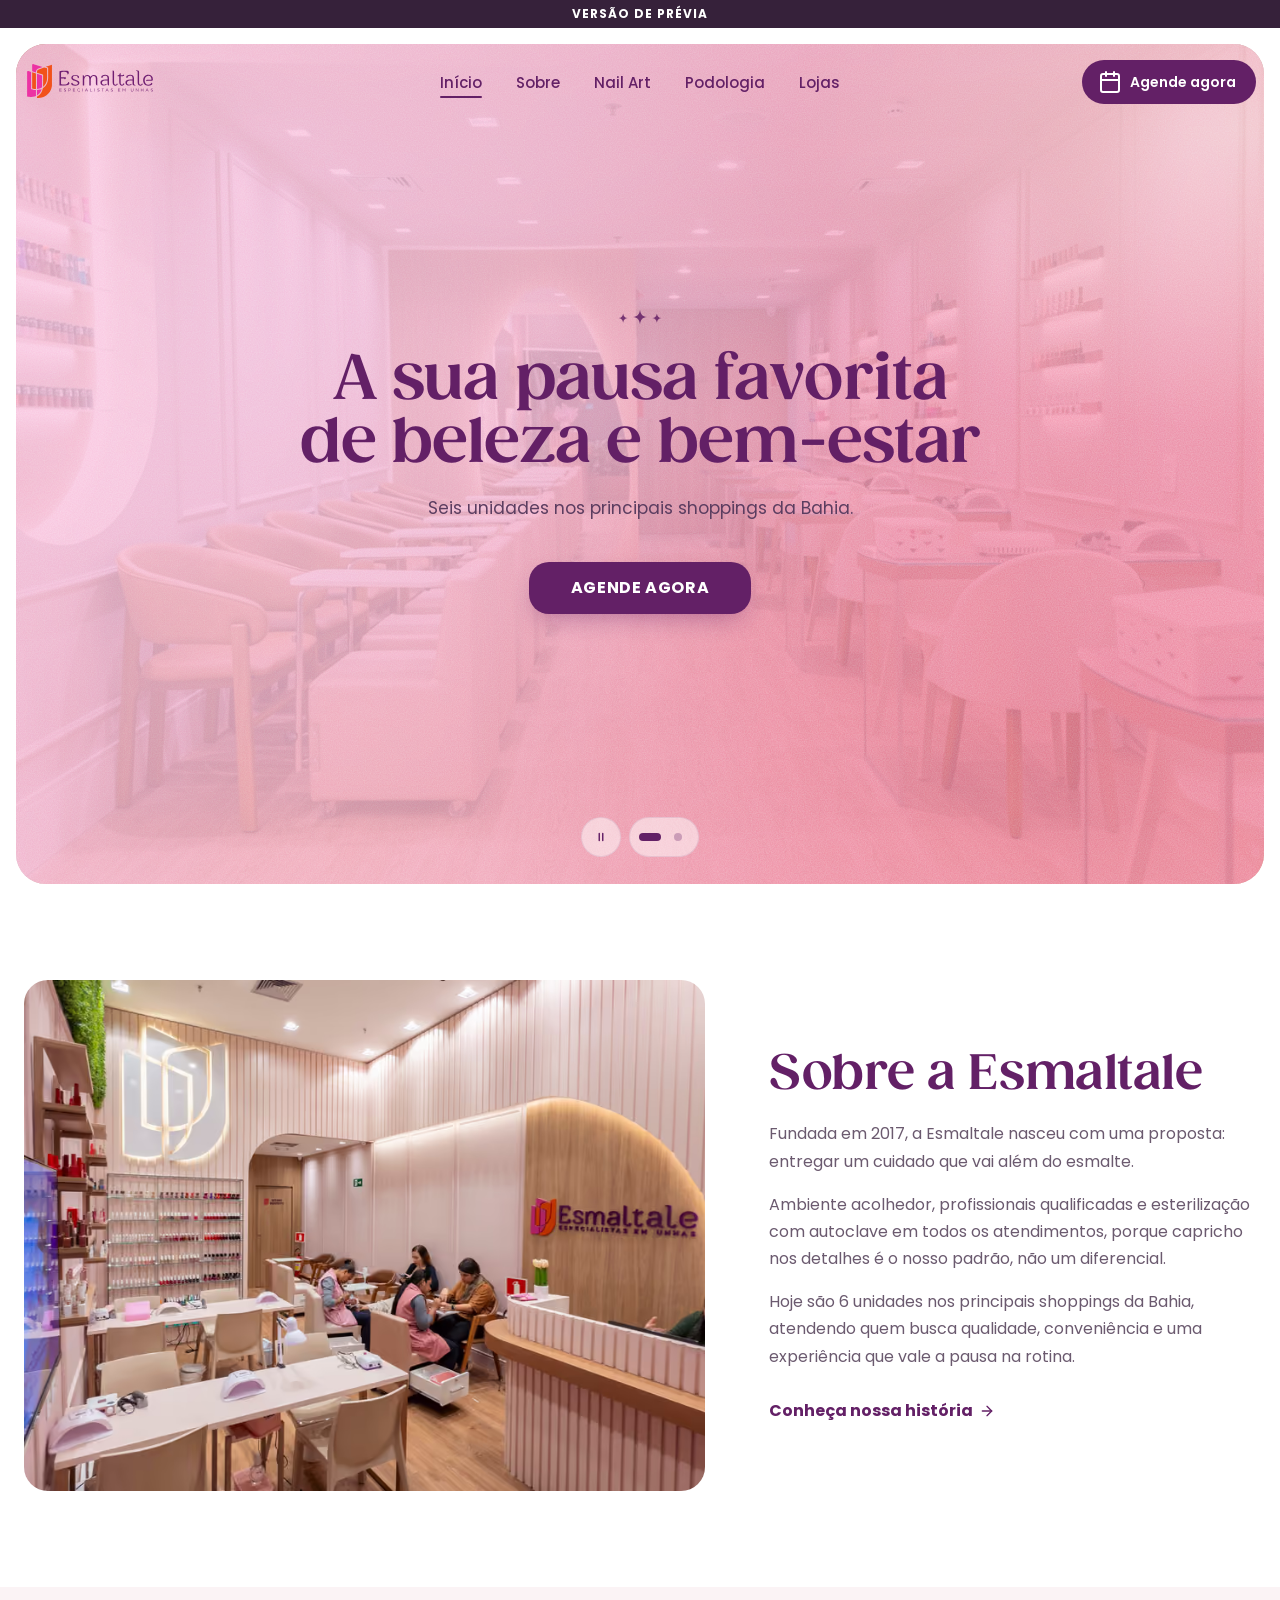
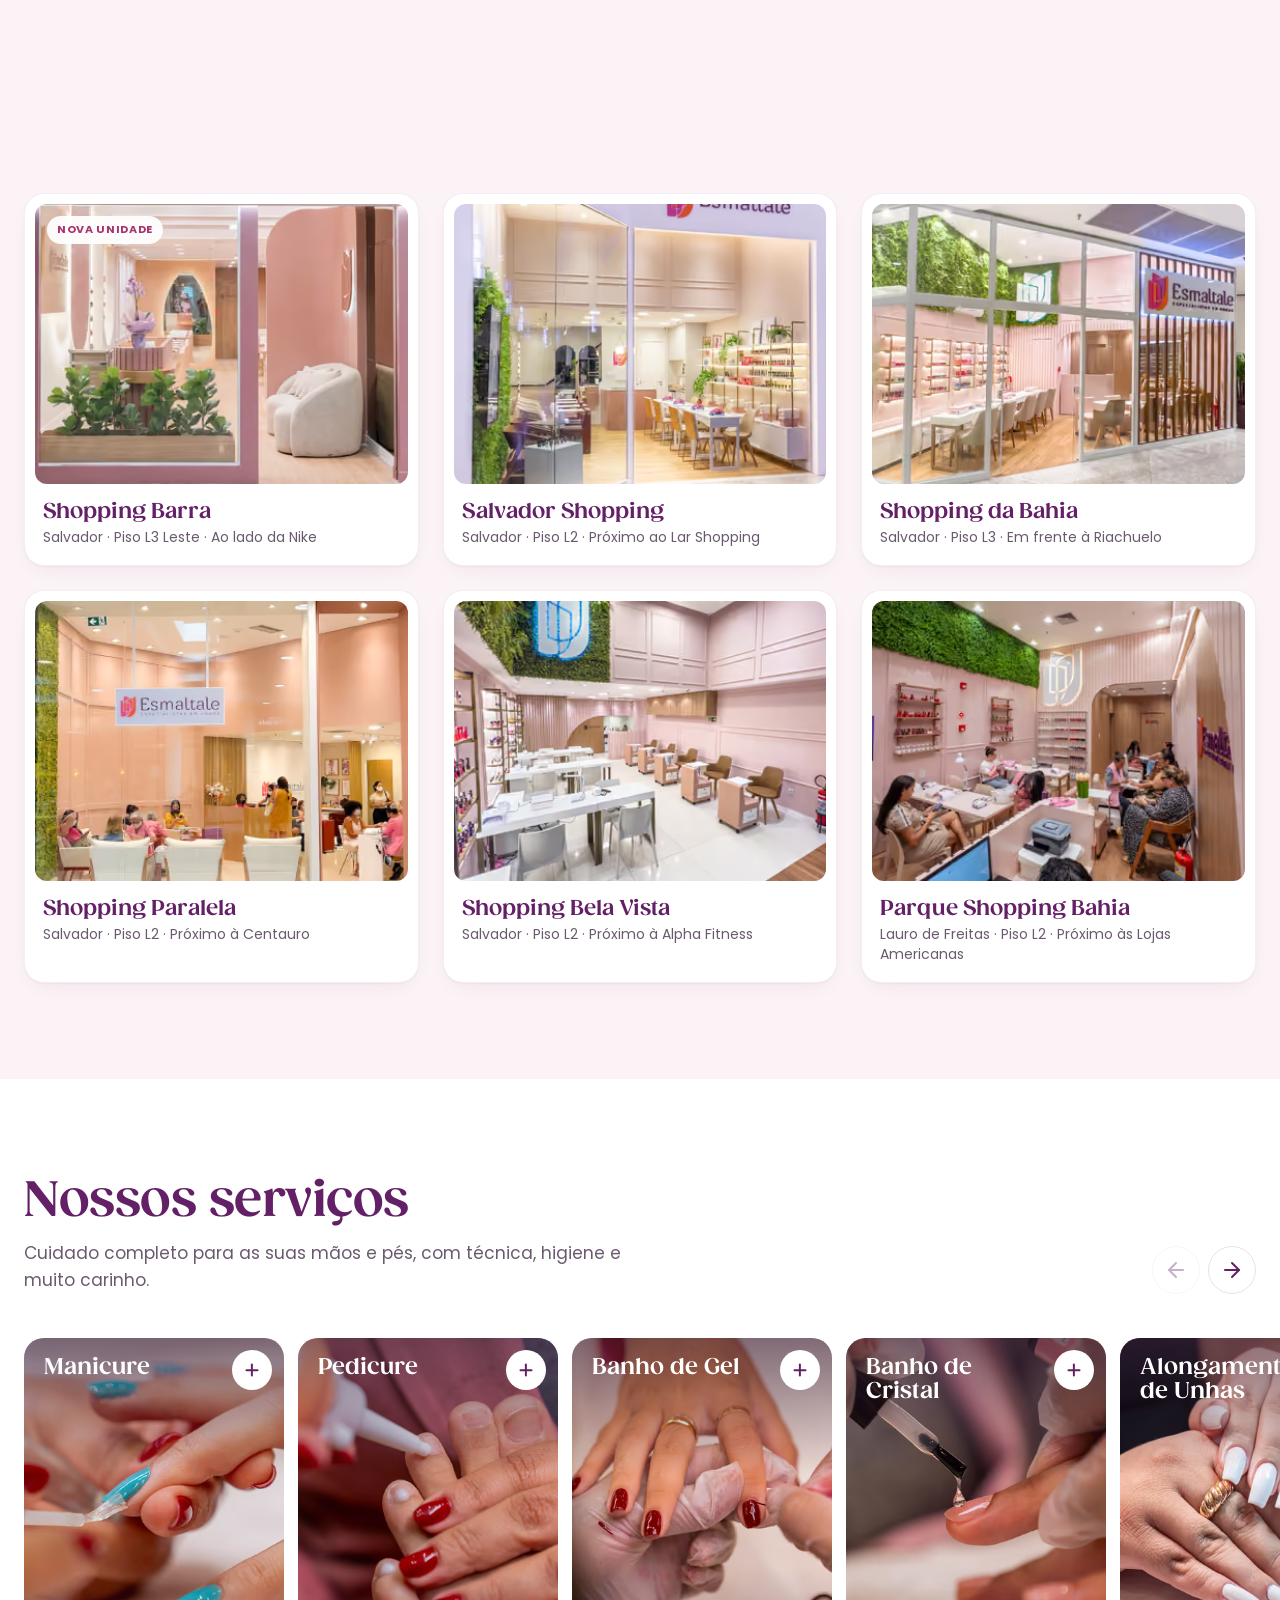
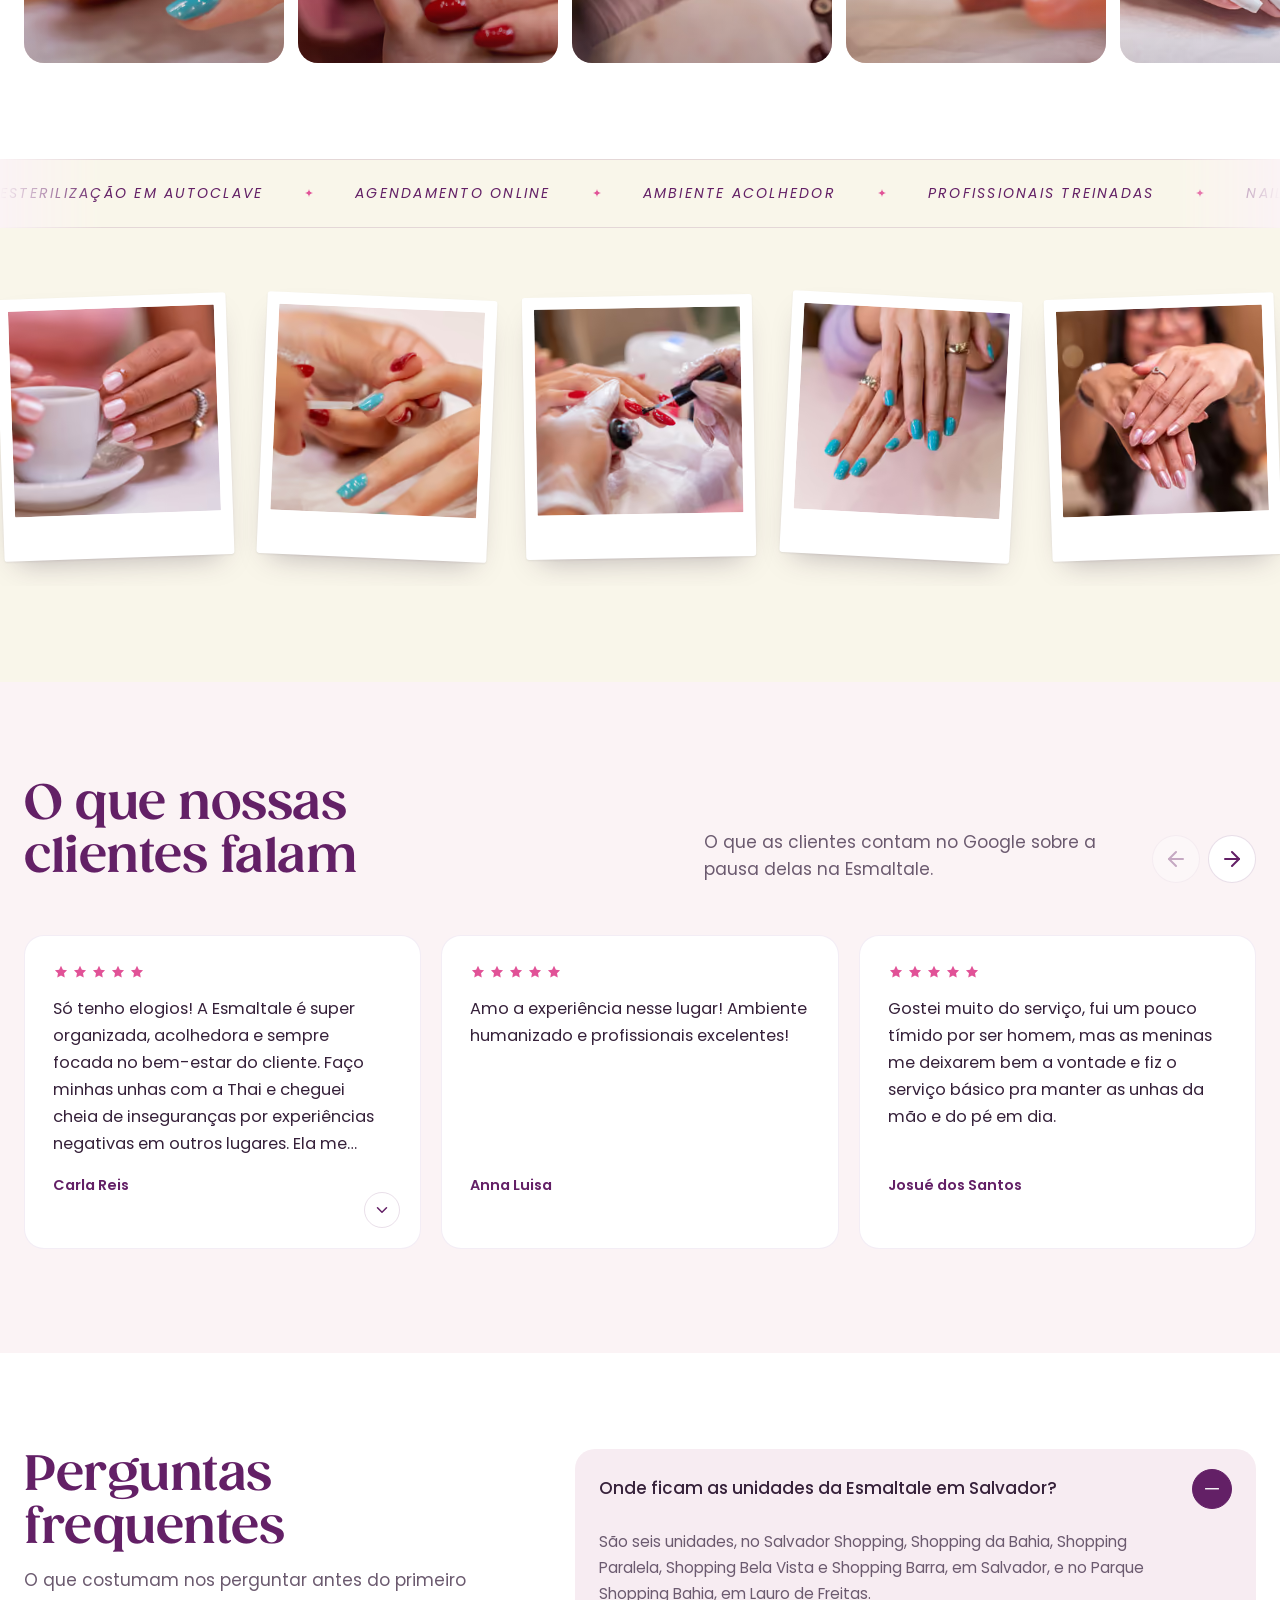
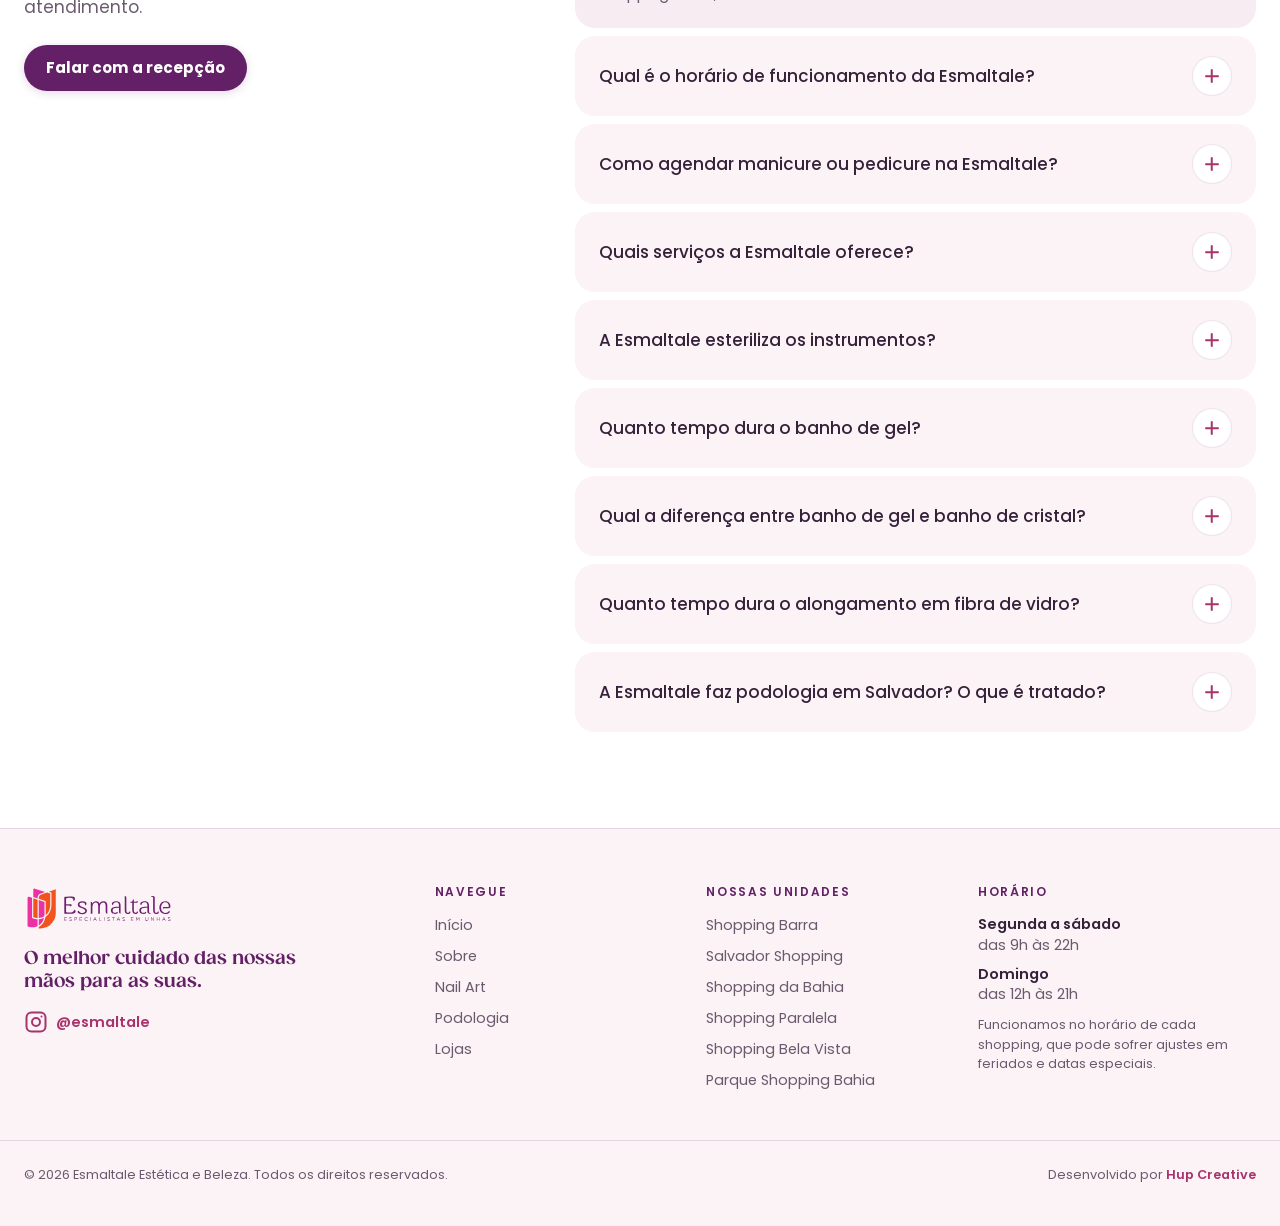
==== index.html @ b0459dbf "Site preview gerado da main 5f50edd Shopping Barra: imagens pequenas mostram a fachada com a área in" ====
<!DOCTYPE html><html lang="pt-BR" class="is-preview"><head><meta charset="utf-8"><meta name="viewport" content="width=device-width, initial-scale=1"><title>Esmaltale | Esmalteria em Salvador e Lauro de Freitas</title><meta name="description" content="Manicure, pedicure, nail art e podologia em seis unidades nos principais shoppings de Salvador e Lauro de Freitas. Agende online."><link rel="canonical" href="https://esmaltale.com.br/"><meta name="robots" content="noindex, nofollow"><script>document.documentElement.classList.add('js');</script><script>
      addEventListener('pagereveal', function (e) {
        if (!e.viewTransition) return;
        var html = document.documentElement;
        html.classList.add('vt-entrada', 'vt-ativa');
        var fim = function () {
          html.classList.remove('vt-ativa');
        };
        var vt = e.viewTransition;
        vt.ready.catch(fim);
        vt.updateCallbackDone && vt.updateCallbackDone.catch(function () {});
        vt.finished.then(fim, fim);
      });
      addEventListener('pageswap', function (e) {
        var vt = e.viewTransition;
        if (!vt) return;
        var nada = function () {};
        vt.ready.catch(nada);
        vt.updateCallbackDone && vt.updateCallbackDone.catch(nada);
        vt.finished.catch(nada);
      });
    </script><meta name="theme-color" content="#6B1F7C"><meta name="author" content="Esmaltale"><meta name="format-detection" content="telephone=no"><!-- O Google usa ícones em múltiplos de 48px (48, 96, 192); o .ico cobre navegadores antigos. --><link rel="icon" href="/favicon.ico" sizes="48x48"><link rel="icon" type="image/png" sizes="192x192" href="/favicon-192.png"><link rel="icon" type="image/png" sizes="96x96" href="/favicon-96.png"><link rel="icon" type="image/png" sizes="48x48" href="/favicon-48.png"><link rel="icon" type="image/png" sizes="32x32" href="/favicon-32.png"><link rel="apple-touch-icon" href="/apple-touch-icon.png"><link rel="preload" href="/_astro/gazpacho-bold.3yVyS3ha.woff2" as="font" type="font/woff2" crossorigin><link rel="alternate" type="text/plain" href="/llms.txt" title="Resumo do site para IAs (llms.txt)"><meta property="og:type" content="website"><meta property="og:locale" content="pt_BR"><meta property="og:site_name" content="Esmaltale"><meta property="og:title" content="Esmaltale | Esmalteria em Salvador e Lauro de Freitas"><meta property="og:description" content="Manicure, pedicure, nail art e podologia em seis unidades nos principais shoppings de Salvador e Lauro de Freitas. Agende online."><meta property="og:url" content="https://esmaltale.com.br/"><meta property="og:image" content="https://esmaltale.com.br/og-image.jpg"><meta property="og:image:secure_url" content="https://esmaltale.com.br/og-image.jpg"><meta property="og:image:type" content="image/jpeg"><meta property="og:image:width" content="1200"><meta property="og:image:height" content="630"><meta property="og:image:alt" content="Esmaltale: O melhor cuidado das nossas mãos para as suas."><meta name="twitter:card" content="summary_large_image"><meta name="twitter:title" content="Esmaltale | Esmalteria em Salvador e Lauro de Freitas"><meta name="twitter:description" content="Manicure, pedicure, nail art e podologia em seis unidades nos principais shoppings de Salvador e Lauro de Freitas. Agende online."><meta name="twitter:image" content="https://esmaltale.com.br/og-image.jpg"><meta name="twitter:image:alt" content="Esmaltale: O melhor cuidado das nossas mãos para as suas."><meta name="geo.region" content="BR-BA"><meta name="geo.placename" content="Salvador"><script type="application/ld+json">{"@context":"https://schema.org","@graph":[{"@type":"Organization","@id":"https://esmaltale.com.br/#organizacao","name":"Esmaltale","legalName":"Esmaltale Estética e Beleza","url":"https://esmaltale.com.br/","description":"Rede de esmalterias fundada em 2017 em Salvador, com seis unidades em shoppings de Salvador e Lauro de Freitas. Manicure, pedicure, alongamento de unhas, nail art, SPA dos pés e podologia, com instrumentos esterilizados em autoclave e agendamento online.","logo":{"@type":"ImageObject","@id":"https://esmaltale.com.br/#logo","url":"https://esmaltale.com.br/logo-esmaltale.png","width":1012,"height":278,"caption":"Esmaltale"},"image":{"@id":"https://esmaltale.com.br/#logo"},"slogan":"O melhor cuidado das nossas mãos para as suas.","foundingDate":"2017","foundingLocation":{"@type":"Place","name":"Salvador, Bahia, Brasil"},"areaServed":[{"@type":"City","name":"Salvador","containedInPlace":{"@type":"State","name":"Bahia"}},{"@type":"City","name":"Lauro de Freitas","containedInPlace":{"@type":"State","name":"Bahia"}}],"knowsAbout":["Manicure","Pedicure","Banho de Gel","Banho de Cristal","Alongamento de Unhas","Aplicação de Unhas Postiças","Nail Art","SPA dos Pés","Plástica dos Pés","Podologia","Esmalteria","Cuidado com as unhas","Esterilização em autoclave"],"knowsLanguage":"pt-BR","sameAs":["https://www.instagram.com/esmaltale"],"subOrganization":[{"@id":"https://esmaltale.com.br/lojas/#shopping-barra"},{"@id":"https://esmaltale.com.br/lojas/#salvador-shopping"},{"@id":"https://esmaltale.com.br/lojas/#shopping-da-bahia"},{"@id":"https://esmaltale.com.br/lojas/#shopping-paralela"},{"@id":"https://esmaltale.com.br/lojas/#shopping-bela-vista"},{"@id":"https://esmaltale.com.br/lojas/#parque-shopping-bahia"}],"hasOfferCatalog":{"@type":"OfferCatalog","@id":"https://esmaltale.com.br/#servicos","name":"Serviços Esmaltale","itemListElement":[{"@type":"Offer","position":1,"itemOffered":{"@type":"Service","name":"Manicure","description":"Cuidado completo com as unhas das mãos: limpeza, cutícula, lixamento e esmaltação com acabamento impecável.","provider":{"@id":"https://esmaltale.com.br/#organizacao"},"areaServed":[{"@type":"City","name":"Salvador","containedInPlace":{"@type":"State","name":"Bahia"}},{"@type":"City","name":"Lauro de Freitas","containedInPlace":{"@type":"State","name":"Bahia"}}]}},{"@type":"Offer","position":2,"itemOffered":{"@type":"Service","name":"Pedicure","description":"O mesmo rigor da manicure para os pés. Limpeza, cutícula, lixamento e esmaltação com atenção a cada detalhe.","provider":{"@id":"https://esmaltale.com.br/#organizacao"},"areaServed":[{"@type":"City","name":"Salvador","containedInPlace":{"@type":"State","name":"Bahia"}},{"@type":"City","name":"Lauro de Freitas","containedInPlace":{"@type":"State","name":"Bahia"}}]}},{"@type":"Offer","position":3,"itemOffered":{"@type":"Service","name":"Banho de Gel","description":"Esmaltação de longa duração com gel de alta qualidade. Brilho intenso e resistência para o dia a dia.","provider":{"@id":"https://esmaltale.com.br/#organizacao"},"areaServed":[{"@type":"City","name":"Salvador","containedInPlace":{"@type":"State","name":"Bahia"}},{"@type":"City","name":"Lauro de Freitas","containedInPlace":{"@type":"State","name":"Bahia"}}],"url":"https://esmaltale.com.br/nail-art/#banho-de-gel"}},{"@type":"Offer","position":4,"itemOffered":{"@type":"Service","name":"Banho de Cristal","description":"Esmaltação em gel que reforça a estrutura da unha natural, sem extensão. Resultado natural e duradouro.","provider":{"@id":"https://esmaltale.com.br/#organizacao"},"areaServed":[{"@type":"City","name":"Salvador","containedInPlace":{"@type":"State","name":"Bahia"}},{"@type":"City","name":"Lauro de Freitas","containedInPlace":{"@type":"State","name":"Bahia"}}],"url":"https://esmaltale.com.br/nail-art/#banho-de-cristal"}},{"@type":"Offer","position":5,"itemOffered":{"@type":"Service","name":"Alongamento de Unhas","description":"Extensão profissional com modelagem personalizada no formato que mais combina com você, sempre com refinamento e acabamento.","provider":{"@id":"https://esmaltale.com.br/#organizacao"},"areaServed":[{"@type":"City","name":"Salvador","containedInPlace":{"@type":"State","name":"Bahia"}},{"@type":"City","name":"Lauro de Freitas","containedInPlace":{"@type":"State","name":"Bahia"}}],"url":"https://esmaltale.com.br/nail-art/#fibra-de-vidro"}},{"@type":"Offer","position":6,"itemOffered":{"@type":"Service","name":"Aplicação de Unhas Postiças","description":"Solução rápida e elegante para quem quer unhas mais longas e perfeitas em qualquer ocasião.","provider":{"@id":"https://esmaltale.com.br/#organizacao"},"areaServed":[{"@type":"City","name":"Salvador","containedInPlace":{"@type":"State","name":"Bahia"}},{"@type":"City","name":"Lauro de Freitas","containedInPlace":{"@type":"State","name":"Bahia"}}],"url":"https://esmaltale.com.br/nail-art/#unhas-posticas"}},{"@type":"Offer","position":7,"itemOffered":{"@type":"Service","name":"Nail Art","description":"Designs exclusivos e personalizados. Do minimalismo às tendências mais ousadas para realçar o seu estilo.","provider":{"@id":"https://esmaltale.com.br/#organizacao"},"areaServed":[{"@type":"City","name":"Salvador","containedInPlace":{"@type":"State","name":"Bahia"}},{"@type":"City","name":"Lauro de Freitas","containedInPlace":{"@type":"State","name":"Bahia"}}],"url":"https://esmaltale.com.br/nail-art/"}},{"@type":"Offer","position":8,"itemOffered":{"@type":"Service","name":"SPA dos Pés","description":"Imersão relaxante com esfoliação, hidratação e massagem. Um momento só seu, do início ao fim.","provider":{"@id":"https://esmaltale.com.br/#organizacao"},"areaServed":[{"@type":"City","name":"Salvador","containedInPlace":{"@type":"State","name":"Bahia"}},{"@type":"City","name":"Lauro de Freitas","containedInPlace":{"@type":"State","name":"Bahia"}}]}},{"@type":"Offer","position":9,"itemOffered":{"@type":"Service","name":"Plástica dos Pés","description":"Tratamento intensivo para calcanhar e pele dos pés com resultados visíveis desde a primeira sessão.","provider":{"@id":"https://esmaltale.com.br/#organizacao"},"areaServed":[{"@type":"City","name":"Salvador","containedInPlace":{"@type":"State","name":"Bahia"}},{"@type":"City","name":"Lauro de Freitas","containedInPlace":{"@type":"State","name":"Bahia"}}]}},{"@type":"Offer","position":10,"itemOffered":{"@type":"Service","name":"Podologia","description":"Cuidado clínico com as unhas e a pele dos pés. Trata encravamentos, calos, fissuras e infecções com segurança e precisão.","provider":{"@id":"https://esmaltale.com.br/#organizacao"},"areaServed":[{"@type":"City","name":"Salvador","containedInPlace":{"@type":"State","name":"Bahia"}},{"@type":"City","name":"Lauro de Freitas","containedInPlace":{"@type":"State","name":"Bahia"}}],"url":"https://esmaltale.com.br/podologia/"}}]}},{"@type":"WebSite","@id":"https://esmaltale.com.br/#site","name":"Esmaltale","url":"https://esmaltale.com.br/","description":"Rede de esmalterias fundada em 2017 em Salvador, com seis unidades em shoppings de Salvador e Lauro de Freitas. Manicure, pedicure, alongamento de unhas, nail art, SPA dos pés e podologia, com instrumentos esterilizados em autoclave e agendamento online.","inLanguage":"pt-BR","publisher":{"@id":"https://esmaltale.com.br/#organizacao"},"about":{"@id":"https://esmaltale.com.br/#organizacao"}},{"@type":"WebPage","@id":"https://esmaltale.com.br/#pagina","url":"https://esmaltale.com.br/","name":"Esmaltale | Esmalteria em Salvador e Lauro de Freitas","description":"Manicure, pedicure, nail art e podologia em seis unidades nos principais shoppings de Salvador e Lauro de Freitas. Agende online.","inLanguage":"pt-BR","isPartOf":{"@id":"https://esmaltale.com.br/#site"},"about":{"@id":"https://esmaltale.com.br/#organizacao"},"publisher":{"@id":"https://esmaltale.com.br/#organizacao"},"dateModified":"2026-11-06","primaryImageOfPage":{"@type":"ImageObject","url":"https://esmaltale.com.br/og-image.jpg"},"image":"https://esmaltale.com.br/og-image.jpg","mainEntity":[{"@id":"https://esmaltale.com.br/#organizacao"},{"@id":"https://esmaltale.com.br/lojas/#shopping-barra"},{"@id":"https://esmaltale.com.br/lojas/#salvador-shopping"},{"@id":"https://esmaltale.com.br/lojas/#shopping-da-bahia"},{"@id":"https://esmaltale.com.br/lojas/#shopping-paralela"},{"@id":"https://esmaltale.com.br/lojas/#shopping-bela-vista"},{"@id":"https://esmaltale.com.br/lojas/#parque-shopping-bahia"}]},{"@type":"FAQPage","@id":"https://esmaltale.com.br/#perguntas","inLanguage":"pt-BR","mainEntity":[{"@type":"Question","name":"Onde ficam as unidades da Esmaltale em Salvador?","acceptedAnswer":{"@type":"Answer","text":"São seis unidades, no Salvador Shopping, Shopping da Bahia, Shopping Paralela, Shopping Bela Vista e Shopping Barra, em Salvador, e no Parque Shopping Bahia, em Lauro de Freitas."}},{"@type":"Question","name":"Qual é o horário de funcionamento da Esmaltale?","acceptedAnswer":{"@type":"Answer","text":"Segunda a sábado, das 9h às 22h. Domingo, das 12h às 21h. Funcionamos no horário de cada shopping, que pode sofrer ajustes em feriados e datas especiais."}},{"@type":"Question","name":"Como agendar manicure ou pedicure na Esmaltale?","acceptedAnswer":{"@type":"Answer","text":"O agendamento é online, pelo Trinks, ou pelo WhatsApp da recepção de cada unidade. Escolha a unidade mais perto de você e o horário que encaixa no seu dia."}},{"@type":"Question","name":"Quais serviços a Esmaltale oferece?","acceptedAnswer":{"@type":"Answer","text":"Manicure, pedicure, banho de gel, banho de cristal, alongamento de unhas, aplicação de unhas postiças, nail art, SPA dos pés, plástica dos pés e podologia."}},{"@type":"Question","name":"A Esmaltale esteriliza os instrumentos?","acceptedAnswer":{"@type":"Answer","text":"Sim. Em todas as unidades, os instrumentos passam pela autoclave antes de qualquer atendimento."}},{"@type":"Question","name":"Quanto tempo dura o banho de gel?","acceptedAnswer":{"@type":"Answer","text":"Com os cuidados adequados, o banho de gel dura em média duas a três semanas sem lascar. Por ser curado sob luz LED, o gel adere melhor à superfície da unha e resiste mais ao contato com água e ao uso cotidiano do que o esmalte tradicional."}},{"@type":"Question","name":"Qual a diferença entre banho de gel e banho de cristal?","acceptedAnswer":{"@type":"Answer","text":"As duas técnicas utilizam gel e oferecem durabilidade superior ao esmalte convencional. A diferença está no propósito: o banho de gel foca na cor e no brilho, com uma variedade ampla de tons disponíveis. O banho de cristal foca no reforço da estrutura da unha natural. Para quem quer cor duradoura, o banho de gel é a escolha certa."}},{"@type":"Question","name":"Quanto tempo dura o alongamento em fibra de vidro?","acceptedAnswer":{"@type":"Answer","text":"Com os cuidados adequados, o alongamento em fibra de vidro dura em média três a quatro semanas antes de precisar de manutenção. A extensão não lasca com facilidade e mantém o acabamento por mais tempo do que outros serviços similares."}},{"@type":"Question","name":"A Esmaltale faz podologia em Salvador? O que é tratado?","acceptedAnswer":{"@type":"Answer","text":"Sim. A podologia trata unhas encravadas, calos e hiperqueratose, fissuras e rachaduras, infecções e micoses, e bolhas e úlceras. O serviço é realizado por profissionais treinadas, com instrumentos esterilizados em autoclave antes de cada atendimento, nas unidades de Salvador e Lauro de Freitas."}}]},{"@type":["BeautySalon","NailSalon"],"@id":"https://esmaltale.com.br/lojas/#shopping-barra","name":"Esmaltale Shopping Barra","description":"Esmalteria Esmaltale no Shopping Barra, em Salvador (Piso L3 Leste · Ao lado da Nike): manicure, pedicure, alongamento, nail art, SPA dos pés e podologia.","parentOrganization":{"@id":"https://esmaltale.com.br/#organizacao"},"brand":{"@id":"https://esmaltale.com.br/#organizacao"},"url":"https://esmaltale.com.br/lojas/#shopping-barra","logo":{"@id":"https://esmaltale.com.br/#logo"},"image":"https://esmaltale.com.br/_astro/shopping-barra.DRvl4hel_Z1ttJGO.jpg","telephone":"+5571999494089","address":{"@type":"PostalAddress","streetAddress":"Av. Centenário, 2992, Piso L3 Leste","addressNeighborhood":"Chame-Chame","addressLocality":"Salvador","addressRegion":"BA","postalCode":"40155-151","addressCountry":"BR"},"containedInPlace":{"@type":"ShoppingCenter","name":"Shopping Barra","address":{"@type":"PostalAddress","streetAddress":"Av. Centenário, 2992","addressLocality":"Salvador","addressRegion":"BA","postalCode":"40155-151","addressCountry":"BR"}},"geo":{"@type":"GeoCoordinates","latitude":-13.0071675,"longitude":-38.5247271},"hasMap":"https://www.google.com/maps?cid=7693819465966985537","areaServed":{"@type":"City","name":"Salvador"},"openingHoursSpecification":[{"@type":"OpeningHoursSpecification","dayOfWeek":["Monday","Tuesday","Wednesday","Thursday","Friday","Saturday"],"opens":"09:00","closes":"22:00"},{"@type":"OpeningHoursSpecification","dayOfWeek":["Sunday"],"opens":"12:00","closes":"21:00"}],"currenciesAccepted":"BRL","knowsLanguage":"pt-BR","hasOfferCatalog":{"@id":"https://esmaltale.com.br/#servicos"},"contactPoint":{"@type":"ContactPoint","contactType":"agendamento","telephone":"+5571999494089","url":"https://wa.me/5571999494089","availableLanguage":"pt-BR"},"sameAs":["https://www.google.com/maps?cid=7693819465966985537","https://www.trinks.com/esmaltale-shopping-barra"],"potentialAction":{"@type":"ReserveAction","name":"Agendar pelo Trinks","target":{"@type":"EntryPoint","urlTemplate":"https://www.trinks.com/esmaltale-shopping-barra","inLanguage":"pt-BR"}}},{"@type":["BeautySalon","NailSalon"],"@id":"https://esmaltale.com.br/lojas/#salvador-shopping","name":"Esmaltale Salvador Shopping","description":"Esmalteria Esmaltale no Salvador Shopping, em Salvador (Piso L2 · Próximo ao Lar Shopping): manicure, pedicure, alongamento, nail art, SPA dos pés e podologia.","parentOrganization":{"@id":"https://esmaltale.com.br/#organizacao"},"brand":{"@id":"https://esmaltale.com.br/#organizacao"},"url":"https://esmaltale.com.br/lojas/#salvador-shopping","logo":{"@id":"https://esmaltale.com.br/#logo"},"image":"https://esmaltale.com.br/_astro/salvador-shopping.BZX32VnW_Z239For.jpg","telephone":"+557132725842","address":{"@type":"PostalAddress","streetAddress":"Av. Tancredo Neves, 3133, Piso L2","addressNeighborhood":"Caminho das Árvores","addressLocality":"Salvador","addressRegion":"BA","postalCode":"41820-020","addressCountry":"BR"},"containedInPlace":{"@type":"ShoppingCenter","name":"Salvador Shopping","address":{"@type":"PostalAddress","streetAddress":"Av. Tancredo Neves, 3133","addressLocality":"Salvador","addressRegion":"BA","postalCode":"41820-020","addressCountry":"BR"}},"geo":{"@type":"GeoCoordinates","latitude":-12.9785509,"longitude":-38.4541098},"hasMap":"https://www.google.com/maps?cid=7686953596061038359","areaServed":{"@type":"City","name":"Salvador"},"openingHoursSpecification":[{"@type":"OpeningHoursSpecification","dayOfWeek":["Monday","Tuesday","Wednesday","Thursday","Friday","Saturday"],"opens":"09:00","closes":"22:00"},{"@type":"OpeningHoursSpecification","dayOfWeek":["Sunday"],"opens":"12:00","closes":"21:00"}],"currenciesAccepted":"BRL","knowsLanguage":"pt-BR","hasOfferCatalog":{"@id":"https://esmaltale.com.br/#servicos"},"contactPoint":{"@type":"ContactPoint","contactType":"agendamento","telephone":"+5571993016341","url":"https://wa.me/5571993016341","availableLanguage":"pt-BR"},"sameAs":["https://www.google.com/maps?cid=7686953596061038359","https://www.trinks.com/esmaltalesalvadorshopping","https://loja.esmaltale.com.br/conheca/salvadorshopping"],"potentialAction":{"@type":"ReserveAction","name":"Agendar pelo Trinks","target":{"@type":"EntryPoint","urlTemplate":"https://www.trinks.com/esmaltalesalvadorshopping","inLanguage":"pt-BR"}}},{"@type":["BeautySalon","NailSalon"],"@id":"https://esmaltale.com.br/lojas/#shopping-da-bahia","name":"Esmaltale Shopping da Bahia","description":"Esmalteria Esmaltale no Shopping da Bahia, em Salvador (Piso L3 · Em frente à Riachuelo): manicure, pedicure, alongamento, nail art, SPA dos pés e podologia.","parentOrganization":{"@id":"https://esmaltale.com.br/#organizacao"},"brand":{"@id":"https://esmaltale.com.br/#organizacao"},"url":"https://esmaltale.com.br/lojas/#shopping-da-bahia","logo":{"@id":"https://esmaltale.com.br/#logo"},"image":"https://esmaltale.com.br/_astro/shopping-da-bahia.BCdLF40N_Z1iis1s.jpg","telephone":"+5571999231497","address":{"@type":"PostalAddress","streetAddress":"Av. Tancredo Neves, 148, Piso L3","addressNeighborhood":"Caminho das Árvores","addressLocality":"Salvador","addressRegion":"BA","postalCode":"41820-020","addressCountry":"BR"},"containedInPlace":{"@type":"ShoppingCenter","name":"Shopping da Bahia","address":{"@type":"PostalAddress","streetAddress":"Av. Tancredo Neves, 148","addressLocality":"Salvador","addressRegion":"BA","postalCode":"41820-020","addressCountry":"BR"}},"geo":{"@type":"GeoCoordinates","latitude":-12.9817061,"longitude":-38.4646255},"hasMap":"https://www.google.com/maps?cid=3673152592179540768","areaServed":{"@type":"City","name":"Salvador"},"openingHoursSpecification":[{"@type":"OpeningHoursSpecification","dayOfWeek":["Monday","Tuesday","Wednesday","Thursday","Friday","Saturday"],"opens":"09:00","closes":"22:00"},{"@type":"OpeningHoursSpecification","dayOfWeek":["Sunday"],"opens":"12:00","closes":"21:00"}],"currenciesAccepted":"BRL","knowsLanguage":"pt-BR","hasOfferCatalog":{"@id":"https://esmaltale.com.br/#servicos"},"contactPoint":{"@type":"ContactPoint","contactType":"agendamento","telephone":"+5571999231497","url":"https://wa.me/5571999231497","availableLanguage":"pt-BR"},"sameAs":["https://www.google.com/maps?cid=3673152592179540768","https://www.trinks.com/esmaltale-shopping-da-bahia-","https://loja.esmaltale.com.br/conheca/shoppingdabahia"],"potentialAction":{"@type":"ReserveAction","name":"Agendar pelo Trinks","target":{"@type":"EntryPoint","urlTemplate":"https://www.trinks.com/esmaltale-shopping-da-bahia-","inLanguage":"pt-BR"}}},{"@type":["BeautySalon","NailSalon"],"@id":"https://esmaltale.com.br/lojas/#shopping-paralela","name":"Esmaltale Shopping Paralela","description":"Esmalteria Esmaltale no Shopping Paralela, em Salvador (Piso L2 · Loja C213 · Próximo à Centauro): manicure, pedicure, alongamento, nail art, SPA dos pés e podologia.","parentOrganization":{"@id":"https://esmaltale.com.br/#organizacao"},"brand":{"@id":"https://esmaltale.com.br/#organizacao"},"url":"https://esmaltale.com.br/lojas/#shopping-paralela","logo":{"@id":"https://esmaltale.com.br/#logo"},"image":"https://esmaltale.com.br/_astro/shopping-paralela.I9VgSTXT_Z15roR4.jpg","telephone":"+557133661678","address":{"@type":"PostalAddress","streetAddress":"Av. Luís Viana, 8544, Piso L2, Loja C213","addressNeighborhood":"Paralela","addressLocality":"Salvador","addressRegion":"BA","postalCode":"41730-101","addressCountry":"BR"},"containedInPlace":{"@type":"ShoppingCenter","name":"Shopping Paralela","address":{"@type":"PostalAddress","streetAddress":"Av. Luís Viana, 8544","addressLocality":"Salvador","addressRegion":"BA","postalCode":"41730-101","addressCountry":"BR"}},"geo":{"@type":"GeoCoordinates","latitude":-12.9366876,"longitude":-38.3945855},"hasMap":"https://www.google.com/maps?cid=1865418680387577062","areaServed":{"@type":"City","name":"Salvador"},"openingHoursSpecification":[{"@type":"OpeningHoursSpecification","dayOfWeek":["Monday","Tuesday","Wednesday","Thursday","Friday","Saturday"],"opens":"09:00","closes":"22:00"},{"@type":"OpeningHoursSpecification","dayOfWeek":["Sunday"],"opens":"12:00","closes":"21:00"}],"currenciesAccepted":"BRL","knowsLanguage":"pt-BR","hasOfferCatalog":{"@id":"https://esmaltale.com.br/#servicos"},"contactPoint":{"@type":"ContactPoint","contactType":"agendamento","telephone":"+5571991152859","url":"https://wa.me/5571991152859","availableLanguage":"pt-BR"},"sameAs":["https://www.google.com/maps?cid=1865418680387577062","https://www.trinks.com/esmaltale-shop-paralela","https://loja.esmaltale.com.br/conheca/shoppingparalela"],"potentialAction":{"@type":"ReserveAction","name":"Agendar pelo Trinks","target":{"@type":"EntryPoint","urlTemplate":"https://www.trinks.com/esmaltale-shop-paralela","inLanguage":"pt-BR"}}},{"@type":["BeautySalon","NailSalon"],"@id":"https://esmaltale.com.br/lojas/#shopping-bela-vista","name":"Esmaltale Shopping Bela Vista","description":"Esmalteria Esmaltale no Shopping Bela Vista, em Salvador (Piso L2 · Próximo à Alpha Fitness): manicure, pedicure, alongamento, nail art, SPA dos pés e podologia.","parentOrganization":{"@id":"https://esmaltale.com.br/#organizacao"},"brand":{"@id":"https://esmaltale.com.br/#organizacao"},"url":"https://esmaltale.com.br/lojas/#shopping-bela-vista","logo":{"@id":"https://esmaltale.com.br/#logo"},"image":"https://esmaltale.com.br/_astro/shopping-bela-vista.RmHpDEH2_ZMXTFr.jpg","telephone":"+557134508098","address":{"@type":"PostalAddress","streetAddress":"Al. Euvaldo Luz, 92, Piso L2","addressNeighborhood":"Horto Bela Vista","addressLocality":"Salvador","addressRegion":"BA","postalCode":"41100-000","addressCountry":"BR"},"containedInPlace":{"@type":"ShoppingCenter","name":"Shopping Bela Vista","address":{"@type":"PostalAddress","streetAddress":"Al. Euvaldo Luz, 92","addressLocality":"Salvador","addressRegion":"BA","postalCode":"41100-000","addressCountry":"BR"}},"geo":{"@type":"GeoCoordinates","latitude":-12.9704379,"longitude":-38.4742036},"hasMap":"https://www.google.com/maps?cid=11797337463690376936","areaServed":{"@type":"City","name":"Salvador"},"openingHoursSpecification":[{"@type":"OpeningHoursSpecification","dayOfWeek":["Monday","Tuesday","Wednesday","Thursday","Friday","Saturday"],"opens":"09:00","closes":"22:00"},{"@type":"OpeningHoursSpecification","dayOfWeek":["Sunday"],"opens":"12:00","closes":"21:00"}],"currenciesAccepted":"BRL","knowsLanguage":"pt-BR","hasOfferCatalog":{"@id":"https://esmaltale.com.br/#servicos"},"contactPoint":{"@type":"ContactPoint","contactType":"agendamento","telephone":"+5571997002950","url":"https://wa.me/5571997002950","availableLanguage":"pt-BR"},"sameAs":["https://www.google.com/maps?cid=11797337463690376936","https://www.trinks.com/esmaltale-shopping-bela-vista","https://loja.esmaltale.com.br/conheca/shoppingbelavista"],"potentialAction":{"@type":"ReserveAction","name":"Agendar pelo Trinks","target":{"@type":"EntryPoint","urlTemplate":"https://www.trinks.com/esmaltale-shopping-bela-vista","inLanguage":"pt-BR"}}},{"@type":["BeautySalon","NailSalon"],"@id":"https://esmaltale.com.br/lojas/#parque-shopping-bahia","name":"Esmaltale Parque Shopping Bahia","description":"Esmalteria Esmaltale no Parque Shopping Bahia, em Lauro de Freitas (Piso L2 · Próximo às Lojas Americanas): manicure, pedicure, alongamento, nail art, SPA dos pés e podologia.","parentOrganization":{"@id":"https://esmaltale.com.br/#organizacao"},"brand":{"@id":"https://esmaltale.com.br/#organizacao"},"url":"https://esmaltale.com.br/lojas/#parque-shopping-bahia","logo":{"@id":"https://esmaltale.com.br/#logo"},"image":"https://esmaltale.com.br/_astro/parque-shopping-bahia.ALylXDoR_1guLSz.jpg","telephone":"+5571983259511","address":{"@type":"PostalAddress","streetAddress":"Av. Santos Dumont, 4360, Piso L2","addressLocality":"Lauro de Freitas","addressRegion":"BA","postalCode":"42702-400","addressCountry":"BR"},"containedInPlace":{"@type":"ShoppingCenter","name":"Parque Shopping Bahia","address":{"@type":"PostalAddress","streetAddress":"Av. Santos Dumont, 4360","addressLocality":"Lauro de Freitas","addressRegion":"BA","postalCode":"42702-400","addressCountry":"BR"}},"geo":{"@type":"GeoCoordinates","latitude":-12.8884395,"longitude":-38.318028},"hasMap":"https://www.google.com/maps?cid=17028121796568796822","areaServed":{"@type":"City","name":"Lauro de Freitas"},"openingHoursSpecification":[{"@type":"OpeningHoursSpecification","dayOfWeek":["Monday","Tuesday","Wednesday","Thursday","Friday","Saturday"],"opens":"09:00","closes":"22:00"},{"@type":"OpeningHoursSpecification","dayOfWeek":["Sunday"],"opens":"12:00","closes":"21:00"}],"currenciesAccepted":"BRL","knowsLanguage":"pt-BR","hasOfferCatalog":{"@id":"https://esmaltale.com.br/#servicos"},"contactPoint":{"@type":"ContactPoint","contactType":"agendamento","telephone":"+5571983259511","url":"https://wa.me/5571983259511","availableLanguage":"pt-BR"},"sameAs":["https://www.google.com/maps?cid=17028121796568796822","https://www.trinks.com/esmaltale-salvador-norte-shopping","https://loja.esmaltale.com.br/conheca/parqueshoppingbahia"],"potentialAction":{"@type":"ReserveAction","name":"Agendar pelo Trinks","target":{"@type":"EntryPoint","urlTemplate":"https://www.trinks.com/esmaltale-salvador-norte-shopping","inLanguage":"pt-BR"}}}]}</script><link rel="stylesheet" href="/_astro/BaseLayout.DVXbwnxV.css"><link rel="stylesheet" href="/_astro/index.xwF2GRtd.css"><style>.brilhos[data-astro-cid-b4bn367k]{z-index:0;pointer-events:none;position:absolute;inset:0}.brilhos__item[data-astro-cid-b4bn367k]{opacity:0;animation:4.2s ease-in-out infinite brilhoPisca;position:absolute;transform:translate(-50%,-50%)scale(.4)}.brilhos--roxo[data-astro-cid-b4bn367k]{fill:var(--color-purple)}.brilhos--rosa[data-astro-cid-b4bn367k]{fill:var(--color-pink)}.brilhos--branco[data-astro-cid-b4bn367k]{fill:var(--color-white)}@keyframes brilhoPisca{0%,to{opacity:0;transform:translate(-50%,-50%)scale(.4)rotate(0)}45%,55%{opacity:.85;transform:translate(-50%,-50%)scale(1)rotate(20deg)}}@media (prefers-reduced-motion:reduce){.brilhos__item[data-astro-cid-b4bn367k]{opacity:.5;animation:none;transform:translate(-50%,-50%)}}
.galeria[data-astro-cid-py7gll3d]{background-color:var(--color-creme);padding-block:40px 72px;overflow:hidden}.galeria__faixa[data-astro-cid-py7gll3d]{overflow:hidden}.galeria__trilho[data-astro-cid-py7gll3d]{width:max-content;animation:60s linear infinite galeriaLoop;display:flex}.galeria__faixa[data-astro-cid-py7gll3d]:hover .galeria__trilho[data-astro-cid-py7gll3d],.galeria__faixa[data-astro-cid-py7gll3d]:focus-within .galeria__trilho[data-astro-cid-py7gll3d]{animation-play-state:paused}.galeria__grupo[data-astro-cid-py7gll3d]{gap:22px;padding:20px 22px 28px 0;list-style:none;display:flex}.galeria__foto[data-astro-cid-py7gll3d]{background-color:var(--color-white);cursor:zoom-in;width:200px;transform:rotate(var(--giro,-2deg));transition:transform .6s var(--ease-out-expo), box-shadow .6s var(--ease-out-expo);border-radius:3px;padding:10px 10px 38px;display:block;box-shadow:0 1px 2px #36213a14,0 14px 30px -14px #36213a59}.galeria__grupo[data-astro-cid-py7gll3d] li[data-astro-cid-py7gll3d]:nth-child(4n+2) .galeria__foto[data-astro-cid-py7gll3d]{--giro:2.5deg}.galeria__grupo[data-astro-cid-py7gll3d] li[data-astro-cid-py7gll3d]:nth-child(4n+3) .galeria__foto[data-astro-cid-py7gll3d]{--giro:-1deg}.galeria__grupo[data-astro-cid-py7gll3d] li[data-astro-cid-py7gll3d]:nth-child(4n+4) .galeria__foto[data-astro-cid-py7gll3d]{--giro:3deg}.galeria__foto[data-astro-cid-py7gll3d]:hover,.galeria__foto[data-astro-cid-py7gll3d]:focus-visible{transform:rotate(0)translateY(-8px)scale(1.04);box-shadow:0 1px 2px #36213a14,0 24px 40px -16px #36213a66}.galeria__foto[data-astro-cid-py7gll3d] img{aspect-ratio:1;object-fit:cover;border-radius:1px;width:100%}@keyframes galeriaLoop{to{transform:translate(-50%)}}.galeria__modal[data-astro-cid-py7gll3d]{background:0 0;border:0;width:min(92vw,880px);max-height:90vh;margin:auto;padding:0;overflow:visible}.galeria__modal[data-astro-cid-py7gll3d][open]{animation:galeriaModalIn .42s var(--ease-out-expo) both}.galeria__modal[data-astro-cid-py7gll3d]::backdrop{-webkit-backdrop-filter:blur(6px);background-color:#36213ad1}.galeria__modal[data-astro-cid-py7gll3d][open]::backdrop{animation:galeriaFundoIn .45s var(--ease-out-expo) both}@keyframes galeriaModalIn{0%{opacity:0;transform:scale(.96)}}@keyframes galeriaFundoIn{0%{-webkit-backdrop-filter:blur();background-color:#36213a00}}.galeria__ampliada[data-astro-cid-py7gll3d]{object-fit:contain;border-radius:16px;width:100%;max-height:86vh}.galeria__ctrl[data-astro-cid-py7gll3d]{width:44px;height:44px;color:var(--color-purple-dark);background-color:var(--color-white);transition:transform .25s var(--ease);border-radius:50%;justify-content:center;align-items:center;display:flex;position:absolute;box-shadow:0 6px 18px #2a242840}.galeria__ctrl[data-astro-cid-py7gll3d]:hover{transform:scale(1.06)}.galeria__fechar[data-astro-cid-py7gll3d]{top:-14px;right:-14px}.galeria__anterior[data-astro-cid-py7gll3d],.galeria__proxima[data-astro-cid-py7gll3d]{margin-top:-22px;top:50%}.galeria__anterior[data-astro-cid-py7gll3d]{left:12px}.galeria__anterior[data-astro-cid-py7gll3d] .icon{transform:rotate(180deg)}.galeria__proxima[data-astro-cid-py7gll3d]{right:12px}@media (width>=768px){.galeria[data-astro-cid-py7gll3d]{padding-block:48px 96px}.galeria__foto[data-astro-cid-py7gll3d]{width:230px;padding:12px 12px 44px}.galeria__grupo[data-astro-cid-py7gll3d]{gap:32px;padding-right:32px}}@media (prefers-reduced-motion:reduce){.galeria__faixa[data-astro-cid-py7gll3d]{overscroll-behavior-x:contain;overflow:auto hidden}.galeria__trilho[data-astro-cid-py7gll3d]{animation:none}}
</style></head><body><a href="#conteudo" class="skip-link">Pular para o conteúdo</a><div class="preview-banner" role="note" data-astro-cid-kpkc6gqe>Versão de prévia</div><header class="site-header" data-header data-astro-cid-isef26zo><div class="container site-header__inner" data-astro-cid-isef26zo><a href="/" class="site-header__logo" aria-label="Esmaltale, página inicial" data-astro-cid-isef26zo><img src="/_astro/logo-cor.Dva9ngQj.svg" width="140" height="43" alt="" class="logo" data-astro-cid-isef26zo></a><nav class="site-nav" aria-label="Principal" data-astro-cid-isef26zo><ul data-astro-cid-isef26zo><li data-astro-cid-isef26zo><a href="/" aria-current="page" data-astro-cid-isef26zo>Início</a></li><li data-astro-cid-isef26zo><a href="/sobre/" data-astro-cid-isef26zo>Sobre</a></li><li data-astro-cid-isef26zo><a href="/nail-art/" data-astro-cid-isef26zo>Nail Art</a></li><li data-astro-cid-isef26zo><a href="/podologia/" data-astro-cid-isef26zo>Podologia</a></li><li data-astro-cid-isef26zo><a href="/lojas/" data-astro-cid-isef26zo>Lojas</a></li></ul></nav><button type="button" class="site-header__cta" data-booking data-booking-origem="header" data-astro-cid-isef26zo><svg xmlns="http://www.w3.org/2000/svg" viewBox="0 0 24 24" width="18" height="18" fill="none" stroke="currentColor" stroke-width="2" stroke-linecap="round" stroke-linejoin="round" class="icon" aria-hidden="true" focusable="false"><rect pathLength="1" x="3" y="4" width="18" height="18" rx="2"></rect><path pathLength="1" d="M16 2v4"></path><path pathLength="1" d="M8 2v4"></path><path pathLength="1" d="M3 10h18"></path></svg>Agende agora</button><button type="button" class="site-header__toggle" aria-expanded="false" aria-controls="mobile-menu" aria-label="Abrir menu" data-menu-toggle data-astro-cid-isef26zo><svg xmlns="http://www.w3.org/2000/svg" viewBox="0 0 24 24" width="24" height="24" fill="none" stroke="currentColor" stroke-width="2" stroke-linecap="round" stroke-linejoin="round" class="icon" aria-hidden="true" focusable="false"><path pathLength="1" d="M4 7h16"></path><path pathLength="1" d="M4 12h16"></path><path pathLength="1" d="M4 17h16"></path></svg></button></div></header><div class="mobile-menu" id="mobile-menu" hidden data-mobile-menu data-astro-cid-isef26zo><div class="gradiente-marca mobile-menu__fundo" aria-hidden="true" data-astro-cid-isef26zo></div><div class="mobile-menu__top container" data-astro-cid-isef26zo><img src="/_astro/logo-cor.Dva9ngQj.svg" width="140" height="43" alt="Esmaltale" class="logo" data-astro-cid-isef26zo><button type="button" class="mobile-menu__close" aria-label="Fechar menu" data-menu-close data-astro-cid-isef26zo><svg xmlns="http://www.w3.org/2000/svg" viewBox="0 0 24 24" width="24" height="24" fill="none" stroke="currentColor" stroke-width="2" stroke-linecap="round" stroke-linejoin="round" class="icon" aria-hidden="true" focusable="false"><path pathLength="1" d="M18 6 6 18"></path><path pathLength="1" d="m6 6 12 12"></path></svg></button></div><nav aria-label="Menu" class="mobile-menu__nav container" data-astro-cid-isef26zo><ul data-astro-cid-isef26zo><li style="--n:0" data-astro-cid-isef26zo><a href="/" aria-current="page" data-astro-cid-isef26zo>Início</a></li><li style="--n:1" data-astro-cid-isef26zo><a href="/sobre/" data-astro-cid-isef26zo>Sobre</a></li><li style="--n:2" data-astro-cid-isef26zo><a href="/nail-art/" data-astro-cid-isef26zo>Nail Art</a></li><li style="--n:3" data-astro-cid-isef26zo><a href="/podologia/" data-astro-cid-isef26zo>Podologia</a></li><li style="--n:4" data-astro-cid-isef26zo><a href="/lojas/" data-astro-cid-isef26zo>Lojas</a></li></ul><button type="button" class="specular-button specular-button--dark" style="--n:5" data-booking data-booking-origem="header" data-astro-cid-isef26zo>Agende agora</button></nav></div><script type="module">var e=document.querySelector(`[data-header]`),t=document.querySelector(`[data-mobile-menu]`),n=document.querySelector(`[data-menu-toggle]`),r=document.querySelector(`[data-menu-close]`),i=()=>e?.classList.toggle(`is-scrolled`,window.scrollY>24);i(),window.addEventListener(`scroll`,i,{passive:!0});var a=window.matchMedia(`(prefers-reduced-motion: reduce)`),o;function s(){t&&n&&(window.clearTimeout(o),t.classList.remove(`is-closing`),t.hidden=!1,t.classList.add(`is-open`),n.setAttribute(`aria-expanded`,`true`),document.body.style.overflow=`hidden`,r?.focus({preventScroll:!0}))}function c(){t&&(t.hidden=!0,t.classList.remove(`is-open`,`is-closing`),document.body.style.overflow=``)}function l(e=!0,r=!1){if(t&&n&&!t.hidden&&!t.classList.contains(`is-closing`)){if(n.setAttribute(`aria-expanded`,`false`),e&&n.focus({preventScroll:!0}),r||a.matches)return c();t.classList.remove(`is-open`),t.classList.add(`is-closing`),o=window.setTimeout(c,340)}}n?.addEventListener(`click`,s),r?.addEventListener(`click`,()=>l()),t?.querySelectorAll(`a, [data-booking]`).forEach(e=>e.addEventListener(`click`,()=>{let t=e.getAttribute(`href`);(!t||t.startsWith(`#`)||new URL(t,location.href).pathname===location.pathname)&&l(!1)})),window.addEventListener(`pageshow`,e=>{e.persisted&&l(!1,!0)}),document.addEventListener(`keydown`,e=>{if(t&&!t.hidden&&(e.key===`Escape`&&l(),e.key===`Tab`)){let n=t.querySelectorAll(`a, button`),r=n[0],i=n[n.length-1];e.shiftKey&&document.activeElement===r?(e.preventDefault(),i.focus()):!e.shiftKey&&document.activeElement===i&&(e.preventDefault(),r.focus())}}),window.matchMedia(`(min-width: 1024px)`).addEventListener(`change`,e=>{e.matches&&l(!1)});</script><main id="conteudo"><section class="hero" data-hero aria-label="Destaques" aria-roledescription="carrossel" data-carousel data-astro-cid-ls7brygi><div class="hero__frame" data-astro-cid-ls7brygi><div class="hero__track" aria-live="polite" data-carousel-track data-astro-cid-ls7brygi><div class="hero__slide hero__slide--centro is-active" role="group" aria-roledescription="slide" aria-label="1 de 2" data-slide data-astro-cid-ls7brygi><picture data-astro-cid-ls7brygi="true"><source srcset="/_astro/shopping-barra-interna.BlEMwQgU_21i4eq.avif 768w, /_astro/shopping-barra-interna.BlEMwQgU_Z1BIdVx.avif 1280w, /_astro/shopping-barra-interna.BlEMwQgU_2piWew.avif 1920w, /_astro/shopping-barra-interna.BlEMwQgU_1uo5kU.avif 2000w" type="image/avif" sizes="(max-width: 767px) 300vw, 100vw"><source srcset="/_astro/shopping-barra-interna.BlEMwQgU_1D5BWD.webp 768w, /_astro/shopping-barra-interna.BlEMwQgU_1PxkXR.webp 1280w, /_astro/shopping-barra-interna.BlEMwQgU_Z25Dt6k.webp 1920w, /_astro/shopping-barra-interna.BlEMwQgU_24CMO0.webp 2000w" type="image/webp" sizes="(max-width: 767px) 300vw, 100vw"><img src="/_astro/shopping-barra-interna.BlEMwQgU_Z2kv1Cp.jpg" srcset="/_astro/shopping-barra-interna.BlEMwQgU_haRT9.jpg 768w, /_astro/shopping-barra-interna.BlEMwQgU_nNAK6.jpg 1280w, /_astro/shopping-barra-interna.BlEMwQgU_Z1pA9IN.jpg 1920w, /_astro/shopping-barra-interna.BlEMwQgU_Z2kv1Cp.jpg 2000w" sizes="(max-width: 767px) 300vw, 100vw" alt="Interior da Esmaltale no Shopping Barra, com poltronas de atendimento, bancadas e prateleiras de esmaltes" loading="eager" fetchpriority="high" data-astro-cid-ls7brygi="true" decoding="async" width="2000" height="1333" class="hero__photo hero__photo--loja"></picture><div class="gradiente-marca hero__degrade" aria-hidden="true" data-astro-cid-ls7brygi></div><div class="container hero__content hero__content--centro" data-astro-cid-ls7brygi><svg class="hero__brilhos" viewBox="0 0 64 24" aria-hidden="true" focusable="false" data-astro-cid-ls7brygi><path d="M12 4c.6 3.6 1.9 5 5.4 5.6-3.5.6-4.8 2-5.4 5.6-.6-3.6-1.9-5-5.4-5.6 3.5-.6 4.8-2 5.4-5.6z" data-astro-cid-ls7brygi></path><path d="M32 0c.9 5.4 2.9 7.5 8.1 8.4-5.2.9-7.2 3-8.1 8.4-.9-5.4-2.9-7.5-8.1-8.4 5.2-.9 7.2-3 8.1-8.4z" data-astro-cid-ls7brygi></path><path d="M52 4c.6 3.6 1.9 5 5.4 5.6-3.5.6-4.8 2-5.4 5.6-.6-3.6-1.9-5-5.4-5.6 3.5-.6 4.8-2 5.4-5.6z" data-astro-cid-ls7brygi></path></svg><h1 class="hero__title" data-astro-cid-ls7brygi><span class="sr-only" data-astro-cid-ls7brygi>A sua pausa favorita de beleza e bem-estar</span><span class="split" aria-hidden="true" data-astro-cid-ls7brygi><span class="split-word" data-astro-cid-ls7brygi><span class="split-char" style="--i:0" data-astro-cid-ls7brygi>A</span></span> <span class="split-word" data-astro-cid-ls7brygi><span class="split-char" style="--i:1" data-astro-cid-ls7brygi>s</span><span class="split-char" style="--i:2" data-astro-cid-ls7brygi>u</span><span class="split-char" style="--i:3" data-astro-cid-ls7brygi>a</span></span> <span class="split-word" data-astro-cid-ls7brygi><span class="split-char" style="--i:4" data-astro-cid-ls7brygi>p</span><span class="split-char" style="--i:5" data-astro-cid-ls7brygi>a</span><span class="split-char" style="--i:6" data-astro-cid-ls7brygi>u</span><span class="split-char" style="--i:7" data-astro-cid-ls7brygi>s</span><span class="split-char" style="--i:8" data-astro-cid-ls7brygi>a</span></span> <span class="split-word" data-astro-cid-ls7brygi><span class="split-char" style="--i:9" data-astro-cid-ls7brygi>f</span><span class="split-char" style="--i:10" data-astro-cid-ls7brygi>a</span><span class="split-char" style="--i:11" data-astro-cid-ls7brygi>v</span><span class="split-char" style="--i:12" data-astro-cid-ls7brygi>o</span><span class="split-char" style="--i:13" data-astro-cid-ls7brygi>r</span><span class="split-char" style="--i:14" data-astro-cid-ls7brygi>i</span><span class="split-char" style="--i:15" data-astro-cid-ls7brygi>t</span><span class="split-char" style="--i:16" data-astro-cid-ls7brygi>a</span></span> <span class="split-word" data-astro-cid-ls7brygi><span class="split-char" style="--i:17" data-astro-cid-ls7brygi>d</span><span class="split-char" style="--i:18" data-astro-cid-ls7brygi>e</span></span> <span class="split-word" data-astro-cid-ls7brygi><span class="split-char" style="--i:19" data-astro-cid-ls7brygi>b</span><span class="split-char" style="--i:20" data-astro-cid-ls7brygi>e</span><span class="split-char" style="--i:21" data-astro-cid-ls7brygi>l</span><span class="split-char" style="--i:22" data-astro-cid-ls7brygi>e</span><span class="split-char" style="--i:23" data-astro-cid-ls7brygi>z</span><span class="split-char" style="--i:24" data-astro-cid-ls7brygi>a</span></span> <span class="split-word" data-astro-cid-ls7brygi><span class="split-char" style="--i:25" data-astro-cid-ls7brygi>e</span></span> <span class="split-word" data-astro-cid-ls7brygi><span class="split-char" style="--i:26" data-astro-cid-ls7brygi>b</span><span class="split-char" style="--i:27" data-astro-cid-ls7brygi>e</span><span class="split-char" style="--i:28" data-astro-cid-ls7brygi>m</span><span class="split-char" style="--i:29" data-astro-cid-ls7brygi>-</span><span class="split-char" style="--i:30" data-astro-cid-ls7brygi>e</span><span class="split-char" style="--i:31" data-astro-cid-ls7brygi>s</span><span class="split-char" style="--i:32" data-astro-cid-ls7brygi>t</span><span class="split-char" style="--i:33" data-astro-cid-ls7brygi>a</span><span class="split-char" style="--i:34" data-astro-cid-ls7brygi>r</span></span></span></h1><p class="hero__subtitle" data-astro-cid-ls7brygi>Seis unidades nos principais shoppings da Bahia.</p><div class="hero__actions" data-astro-cid-ls7brygi><!-- Leva até as unidades, onde cada loja tem Trinks e WhatsApp (pedido do usuário) --><a href="#unidades" class="specular-button specular-button--dark hero__cta" data-astro-cid-ls7brygi>Agende agora</a></div></div></div><div class="hero__slide hero__slide--foto hero__slide--banner" role="group" aria-roledescription="slide" aria-label="2 de 2" data-slide data-astro-cid-ls7brygi><picture data-astro-cid-ls7brygi="true"><source srcset="/_astro/sobre-pagina.Cpt00bra_Z1uiP4E.avif 768w, /_astro/sobre-pagina.Cpt00bra_ZL4Pl4.avif 1280w, /_astro/sobre-pagina.Cpt00bra_Z1IFBK0.avif 1600w" type="image/avif" sizes="100vw"><source srcset="/_astro/sobre-pagina.Cpt00bra_Z17wpGX.webp 768w, /_astro/sobre-pagina.Cpt00bra_CBKxp.webp 1280w, /_astro/sobre-pagina.Cpt00bra_18mXng.webp 1600w" type="image/webp" sizes="100vw"><img src="/_astro/sobre-pagina.Cpt00bra_ZRTfWt.jpg" srcset="/_astro/sobre-pagina.Cpt00bra_1yCYvz.jpg 768w, /_astro/sobre-pagina.Cpt00bra_Z2nsRtH.jpg 1280w, /_astro/sobre-pagina.Cpt00bra_ZRTfWt.jpg 1600w" sizes="100vw" alt="Cliente escolhendo um esmalte na prateleira da Esmaltale" style="object-position: 70% 30%" loading="eager" fetchpriority="low" data-astro-cid-ls7brygi="true" decoding="async" width="1600" height="1200" class="hero__photo"></picture><div class="hero__veu" data-astro-cid-ls7brygi></div><div class="hero__overlay" data-astro-cid-ls7brygi></div><div class="container hero__content hero__content--banner" data-astro-cid-ls7brygi><h2 class="hero__title hero__title--banner" data-astro-cid-ls7brygi>Do agendamento ao acabamento, cada detalhe importa.</h2><p class="hero__subtitle" data-astro-cid-ls7brygi>Agendamento fácil, ambiente acolhedor e comodidade que faz a diferença.</p><div class="hero__actions" data-astro-cid-ls7brygi><a href="/sobre/" class="hero__textlink" data-astro-cid-ls7brygi>Conheça a Esmaltale<svg xmlns="http://www.w3.org/2000/svg" viewBox="0 0 24 24" width="18" height="18" fill="none" stroke="currentColor" stroke-width="2" stroke-linecap="round" stroke-linejoin="round" class="icon" aria-hidden="true" focusable="false"><path pathLength="1" d="M5 12h14"></path><path pathLength="1" d="m12 5 7 7-7 7"></path></svg></a></div></div></div></div><div class="hero__controls" data-astro-cid-ls7brygi><button type="button" class="hero__pause" aria-label="Pausar destaques" data-carousel-pause data-astro-cid-ls7brygi><svg class="hero__pause-icon" viewBox="0 0 24 24" width="14" height="14" aria-hidden="true" focusable="false" data-astro-cid-ls7brygi><path d="M9 6v12M15 6v12" data-astro-cid-ls7brygi></path></svg><svg class="hero__play-icon" viewBox="0 0 24 24" width="14" height="14" aria-hidden="true" focusable="false" data-astro-cid-ls7brygi><path d="M8 5.5v13l10-6.5z" data-astro-cid-ls7brygi></path></svg></button><div class="hero__dots" data-astro-cid-ls7brygi><button type="button" class="hero__dot" aria-label="Mostrar destaque 1 de 2" aria-current="true" data-carousel-dot="0" data-astro-cid-ls7brygi></button><button type="button" class="hero__dot" aria-label="Mostrar destaque 2 de 2" aria-current="false" data-carousel-dot="1" data-astro-cid-ls7brygi></button></div></div></div></section><script type="module">function e(){let e=document.querySelector(`[data-carousel]`);if(!e)return;let t=e.querySelector(`[data-carousel-track]`),n=[...e.querySelectorAll(`[data-slide]`)],r=[...e.querySelectorAll(`[data-carousel-dot]`)],i=e.querySelector(`[data-carousel-pause]`);if(n.length<2)return;let a=0,o,s=window.matchMedia(`(prefers-reduced-motion: reduce)`).matches,c=!1,l=!1,u=()=>!s&&!c&&!l&&!document.hidden;function d(){window.clearInterval(o),o=u()?window.setInterval(()=>f(a+1),6e3):void 0,t?.setAttribute(`aria-live`,o?`off`:`polite`)}function f(e,t=!1){a=(e+n.length)%n.length,n.forEach((e,t)=>e.classList.toggle(`is-active`,t===a)),r.forEach((e,t)=>e.setAttribute(`aria-current`,String(t===a))),t&&d()}function p(){i&&(i.classList.toggle(`is-paused`,s),i.setAttribute(`aria-label`,s?`Retomar destaques`:`Pausar destaques`))}r.forEach((e,t)=>e.addEventListener(`click`,()=>f(t,!0))),i?.addEventListener(`click`,()=>{s=!s,p(),d()}),e.addEventListener(`keydown`,e=>{if(e.target instanceof HTMLElement&&e.target.closest(`.hero__controls`)){if(e.key===`ArrowRight`)f(a+1,!0);else if(e.key===`ArrowLeft`)f(a-1,!0);else return;e.preventDefault(),r[a]?.focus()}}),e.querySelectorAll(`.hero__content, .hero__controls`).forEach(e=>{e.addEventListener(`mouseenter`,()=>{c=!0,d()}),e.addEventListener(`mouseleave`,()=>{c=!1,d()})}),e.addEventListener(`focusin`,()=>{l=!0,d()}),e.addEventListener(`focusout`,t=>{t.relatedTarget instanceof Node&&e.contains(t.relatedTarget)||(l=!1,d())}),document.addEventListener(`visibilitychange`,d);let m=0,h=0,g=!1;t?.addEventListener(`pointerdown`,e=>{e.pointerType!==`mouse`&&(g=!0,m=e.clientX,h=e.clientY)}),t?.addEventListener(`pointerup`,e=>{if(!g)return;g=!1;let t=e.clientX-m,n=e.clientY-h;Math.abs(t)<50||Math.abs(t)<Math.abs(n)||f(a+(t<0?1:-1),!0)}),t?.addEventListener(`pointercancel`,()=>{g=!1}),p(),d()}e();</script><section class="section section--white sobre-resumo" aria-labelledby="sobre-titulo" data-astro-cid-wldnz6u6><div class="container sobre-resumo__grid" data-astro-cid-wldnz6u6><div class="sobre-resumo__media" data-reveal data-astro-cid-wldnz6u6><picture data-astro-cid-wldnz6u6="true"><source srcset="/_astro/sobre-home.DE6_9TtO_1Wjfeq.avif 480w, /_astro/sobre-home.DE6_9TtO_1UeOnG.avif 800w, /_astro/sobre-home.DE6_9TtO_QVMx4.avif 1200w" type="image/avif" sizes="(min-width: 768px) 640px, 92vw"><source srcset="/_astro/sobre-home.DE6_9TtO_2fJ1Ke.webp 480w, /_astro/sobre-home.DE6_9TtO_2dEATu.webp 800w, /_astro/sobre-home.DE6_9TtO_3DE46.webp 1200w" type="image/webp" sizes="(min-width: 768px) 640px, 92vw"><img src="/_astro/sobre-home.DE6_9TtO_Z1E7B1n.jpg" srcset="/_astro/sobre-home.DE6_9TtO_2mmfi9.jpg 480w, /_astro/sobre-home.DE6_9TtO_2khOrp.jpg 800w, /_astro/sobre-home.DE6_9TtO_Z1E7B1n.jpg 1200w" sizes="(min-width: 768px) 640px, 92vw" alt="Interior de uma unidade Esmaltale, com bancadas de atendimento, prateleira de esmaltes e o logo iluminado na parede" loading="lazy" data-astro-cid-wldnz6u6="true" decoding="async" width="1200" height="900" class="sobre-resumo__img"></picture></div><div class="sobre-resumo__texto" data-reveal style="--reveal-delay: 120ms" data-astro-cid-wldnz6u6><h2 class="section-title" id="sobre-titulo" data-astro-cid-wldnz6u6>Sobre a Esmaltale</h2><p data-astro-cid-wldnz6u6>Fundada em 2017, a Esmaltale nasceu com uma proposta: entregar um cuidado que vai além do esmalte.</p><p data-astro-cid-wldnz6u6>Ambiente acolhedor, profissionais qualificadas e esterilização com autoclave em todos os atendimentos, porque capricho nos detalhes é o nosso padrão, não um diferencial.</p><p data-astro-cid-wldnz6u6>Hoje são 6 unidades nos principais shoppings da Bahia, atendendo quem busca qualidade, conveniência e uma experiência que vale a pausa na rotina.</p><a href="/sobre/" class="link-arrow sobre-resumo__cta" data-astro-cid-wldnz6u6>Conheça nossa história<svg xmlns="http://www.w3.org/2000/svg" viewBox="0 0 24 24" width="18" height="18" fill="none" stroke="currentColor" stroke-width="2" stroke-linecap="round" stroke-linejoin="round" class="icon" aria-hidden="true" focusable="false"><path pathLength="1" d="M5 12h14"></path><path pathLength="1" d="m12 5 7 7-7 7"></path></svg></a></div></div></section><section class="section section--neutral unidades" id="unidades" aria-labelledby="unidades-titulo" data-astro-cid-vto5tstg><div class="brilhos brilhos--roxo" aria-hidden="true" data-astro-cid-b4bn367k><svg class="brilhos__item" viewBox="0 0 24 24" focusable="false" style="left:4%; top:9%; width:18px; height:18px; animation-delay:0s; animation-duration:3.6s" data-astro-cid-b4bn367k><path d="M12 2c.8 5.2 2.8 7.2 8 8-5.2.8-7.2 2.8-8 8-.8-5.2-2.8-7.2-8-8 5.2-.8 7.2-2.8 8-8z" data-astro-cid-b4bn367k></path></svg><svg class="brilhos__item" viewBox="0 0 24 24" focusable="false" style="left:46%; top:5%; width:10px; height:10px; animation-delay:1.6s; animation-duration:4.4s" data-astro-cid-b4bn367k><path d="M12 2c.8 5.2 2.8 7.2 8 8-5.2.8-7.2 2.8-8 8-.8-5.2-2.8-7.2-8-8 5.2-.8 7.2-2.8 8-8z" data-astro-cid-b4bn367k></path></svg><svg class="brilhos__item" viewBox="0 0 24 24" focusable="false" style="left:96%; top:12%; width:14px; height:14px; animation-delay:0.8s; animation-duration:5.2s" data-astro-cid-b4bn367k><path d="M12 2c.8 5.2 2.8 7.2 8 8-5.2.8-7.2 2.8-8 8-.8-5.2-2.8-7.2-8-8 5.2-.8 7.2-2.8 8-8z" data-astro-cid-b4bn367k></path></svg><svg class="brilhos__item" viewBox="0 0 24 24" focusable="false" style="left:2%; top:56%; width:10px; height:10px; animation-delay:2.4s; animation-duration:3.6s" data-astro-cid-b4bn367k><path d="M12 2c.8 5.2 2.8 7.2 8 8-5.2.8-7.2 2.8-8 8-.8-5.2-2.8-7.2-8-8 5.2-.8 7.2-2.8 8-8z" data-astro-cid-b4bn367k></path></svg><svg class="brilhos__item" viewBox="0 0 24 24" focusable="false" style="left:98%; top:62%; width:20px; height:20px; animation-delay:1.2s; animation-duration:4.4s" data-astro-cid-b4bn367k><path d="M12 2c.8 5.2 2.8 7.2 8 8-5.2.8-7.2 2.8-8 8-.8-5.2-2.8-7.2-8-8 5.2-.8 7.2-2.8 8-8z" data-astro-cid-b4bn367k></path></svg><svg class="brilhos__item" viewBox="0 0 24 24" focusable="false" style="left:50%; top:97%; width:12px; height:12px; animation-delay:3s; animation-duration:5.2s" data-astro-cid-b4bn367k><path d="M12 2c.8 5.2 2.8 7.2 8 8-5.2.8-7.2 2.8-8 8-.8-5.2-2.8-7.2-8-8 5.2-.8 7.2-2.8 8-8z" data-astro-cid-b4bn367k></path></svg></div><div class="container" data-astro-cid-vto5tstg><div class="section-head" data-reveal data-astro-cid-vto5tstg><h2 class="section-title" id="unidades-titulo" data-astro-cid-vto5tstg>Nossas unidades</h2><p class="section-description" data-astro-cid-vto5tstg>Estamos nos principais shoppings da Bahia. Escolha a mais perto de você.</p></div><ul class="unidades__lista" data-reveal-stagger="90" data-astro-cid-vto5tstg><li class="unidades__item" data-reveal data-astro-cid-vto5tstg><article class="unit" data-unit="shopping-barra" data-astro-cid-lamp5wic><div class="unit__media" data-astro-cid-lamp5wic><picture data-astro-cid-lamp5wic="true"><source srcset="/_astro/shopping-barra-mini.DGlNb44W_Z1wtSAM.avif 360w, /_astro/shopping-barra-mini.DGlNb44W_2g9yQt.avif 540w, /_astro/shopping-barra-mini.DGlNb44W_1UUtG2.avif 720w" type="image/avif" sizes="(min-width: 1024px) 360px, (min-width: 640px) 46vw, 46vw"><source srcset="/_astro/shopping-barra-mini.DGlNb44W_ZnSpVP.webp 360w, /_astro/shopping-barra-mini.DGlNb44W_Z1Fr6iv.webp 540w, /_astro/shopping-barra-mini.DGlNb44W_Z20FbsW.webp 720w" type="image/webp" sizes="(min-width: 1024px) 360px, (min-width: 640px) 46vw, 46vw"><img src="/_astro/shopping-barra-mini.DGlNb44W_1xdAK8.jpg" srcset="/_astro/shopping-barra-mini.DGlNb44W_Z1UbLwG.jpg 360w, /_astro/shopping-barra-mini.DGlNb44W_1RrFUz.jpg 540w, /_astro/shopping-barra-mini.DGlNb44W_1xdAK8.jpg 720w" sizes="(min-width: 1024px) 360px, (min-width: 640px) 46vw, 46vw" alt="Unidade Esmaltale Shopping Barra, esmalteria em Salvador" style="object-position: center" loading="lazy" data-astro-cid-lamp5wic="true" decoding="async" width="720" height="540" class="unit__img"></picture><span class="unit__tag" data-astro-cid-lamp5wic>Nova unidade</span><div class="unit__actions" data-astro-cid-lamp5wic><a href="https://www.trinks.com/esmaltale-shopping-barra" class="unit__btn unit__btn--primary" target="_blank" rel="noopener noreferrer" data-astro-cid-lamp5wic>Agendar via Trinks<span class="sr-only" data-astro-cid-lamp5wic>, Shopping Barra</span></a><a href="https://wa.me/5571999494089?text=Ol%C3%A1!%20Gostaria%20de%20agendar%20um%20atendimento%20na%20unidade%20Shopping%20Barra." class="unit__btn" target="_blank" rel="noopener noreferrer" data-astro-cid-lamp5wic><svg xmlns="http://www.w3.org/2000/svg" viewBox="0 0 24 24" width="16" height="16" fill="none" stroke="currentColor" stroke-width="2" stroke-linecap="round" stroke-linejoin="round" class="icon" aria-hidden="true" focusable="false"><path pathLength="1" d="M21 11.5a8.38 8.38 0 0 1-.9 3.8 8.5 8.5 0 0 1-7.6 4.7 8.38 8.38 0 0 1-3.8-.9L3 21l1.9-5.7a8.38 8.38 0 0 1-.9-3.8 8.5 8.5 0 0 1 4.7-7.6 8.38 8.38 0 0 1 3.8-.9h.5a8.48 8.48 0 0 1 8 8v.5Z"></path></svg>Fale com a recepção<span class="sr-only" data-astro-cid-lamp5wic>, Shopping Barra</span></a></div></div><div class="unit__info" data-astro-cid-lamp5wic><h3 class="unit__name" data-astro-cid-lamp5wic>Shopping Barra</h3><p class="unit__loc" data-astro-cid-lamp5wic>Salvador · Piso L3 Leste · Ao lado da Nike</p><button type="button" class="unit__agendar" data-booking data-booking-origem="card_unidade" data-booking-unidade="shopping-barra" data-astro-cid-lamp5wic>Agendar<span class="sr-only" data-astro-cid-lamp5wic> na unidade Shopping Barra</span></button></div></article></li><li class="unidades__item" data-reveal data-astro-cid-vto5tstg><article class="unit" data-unit="salvador-shopping" data-astro-cid-lamp5wic><div class="unit__media" data-astro-cid-lamp5wic><picture data-astro-cid-lamp5wic="true"><source srcset="/_astro/salvador-shopping.BZX32VnW_siTdI.avif 360w, /_astro/salvador-shopping.BZX32VnW_x8VUe.avif 540w, /_astro/salvador-shopping.BZX32VnW_wUIk4.avif 720w" type="image/avif" sizes="(min-width: 1024px) 360px, (min-width: 640px) 46vw, 46vw"><source srcset="/_astro/salvador-shopping.BZX32VnW_Z1i0fOM.webp 360w, /_astro/salvador-shopping.BZX32VnW_Z1dad8h.webp 540w, /_astro/salvador-shopping.BZX32VnW_Z1dnqIr.webp 720w" type="image/webp" sizes="(min-width: 1024px) 360px, (min-width: 640px) 46vw, 46vw"><img src="/_astro/salvador-shopping.BZX32VnW_Z2njSRE.jpg" srcset="/_astro/salvador-shopping.BZX32VnW_Z2rVHY0.jpg 360w, /_astro/salvador-shopping.BZX32VnW_Z2n6Fhu.jpg 540w, /_astro/salvador-shopping.BZX32VnW_Z2njSRE.jpg 720w" sizes="(min-width: 1024px) 360px, (min-width: 640px) 46vw, 46vw" alt="Unidade Esmaltale Salvador Shopping, esmalteria em Salvador" style="object-position: center 40%" loading="lazy" data-astro-cid-lamp5wic="true" decoding="async" width="720" height="540" class="unit__img"></picture><div class="unit__actions" data-astro-cid-lamp5wic><a href="https://www.trinks.com/esmaltalesalvadorshopping" class="unit__btn unit__btn--primary" target="_blank" rel="noopener noreferrer" data-astro-cid-lamp5wic>Agendar via Trinks<span class="sr-only" data-astro-cid-lamp5wic>, Salvador Shopping</span></a><a href="https://wa.me/5571993016341?text=Ol%C3%A1!%20Gostaria%20de%20agendar%20um%20atendimento%20na%20unidade%20Salvador%20Shopping." class="unit__btn" target="_blank" rel="noopener noreferrer" data-astro-cid-lamp5wic><svg xmlns="http://www.w3.org/2000/svg" viewBox="0 0 24 24" width="16" height="16" fill="none" stroke="currentColor" stroke-width="2" stroke-linecap="round" stroke-linejoin="round" class="icon" aria-hidden="true" focusable="false"><path pathLength="1" d="M21 11.5a8.38 8.38 0 0 1-.9 3.8 8.5 8.5 0 0 1-7.6 4.7 8.38 8.38 0 0 1-3.8-.9L3 21l1.9-5.7a8.38 8.38 0 0 1-.9-3.8 8.5 8.5 0 0 1 4.7-7.6 8.38 8.38 0 0 1 3.8-.9h.5a8.48 8.48 0 0 1 8 8v.5Z"></path></svg>Fale com a recepção<span class="sr-only" data-astro-cid-lamp5wic>, Salvador Shopping</span></a></div></div><div class="unit__info" data-astro-cid-lamp5wic><h3 class="unit__name" data-astro-cid-lamp5wic>Salvador Shopping</h3><p class="unit__loc" data-astro-cid-lamp5wic>Salvador · Piso L2 · Próximo ao Lar Shopping</p><button type="button" class="unit__agendar" data-booking data-booking-origem="card_unidade" data-booking-unidade="salvador-shopping" data-astro-cid-lamp5wic>Agendar<span class="sr-only" data-astro-cid-lamp5wic> na unidade Salvador Shopping</span></button></div></article></li><li class="unidades__item" data-reveal data-astro-cid-vto5tstg><article class="unit" data-unit="shopping-da-bahia" data-astro-cid-lamp5wic><div class="unit__media" data-astro-cid-lamp5wic><picture data-astro-cid-lamp5wic="true"><source srcset="/_astro/shopping-da-bahia.BCdLF40N_Z27dg90.avif 360w, /_astro/shopping-da-bahia.BCdLF40N_Z22ndru.avif 540w, /_astro/shopping-da-bahia.BCdLF40N_Z22Ar2E.avif 720w" type="image/avif" sizes="(min-width: 1024px) 360px, (min-width: 640px) 46vw, 46vw"><source srcset="/_astro/shopping-da-bahia.BCdLF40N_1cEHBq.webp 360w, /_astro/shopping-da-bahia.BCdLF40N_1huKiV.webp 540w, /_astro/shopping-da-bahia.BCdLF40N_1hhwHL.webp 720w" type="image/webp" sizes="(min-width: 1024px) 360px, (min-width: 640px) 46vw, 46vw"><img src="/_astro/shopping-da-bahia.BCdLF40N_7l4yy.jpg" srcset="/_astro/shopping-da-bahia.BCdLF40N_2Ifsd.jpg 360w, /_astro/shopping-da-bahia.BCdLF40N_7yi9I.jpg 540w, /_astro/shopping-da-bahia.BCdLF40N_7l4yy.jpg 720w" sizes="(min-width: 1024px) 360px, (min-width: 640px) 46vw, 46vw" alt="Unidade Esmaltale Shopping da Bahia, esmalteria em Salvador" style="object-position: center 30%" loading="lazy" data-astro-cid-lamp5wic="true" decoding="async" width="720" height="540" class="unit__img"></picture><div class="unit__actions" data-astro-cid-lamp5wic><a href="https://www.trinks.com/esmaltale-shopping-da-bahia-" class="unit__btn unit__btn--primary" target="_blank" rel="noopener noreferrer" data-astro-cid-lamp5wic>Agendar via Trinks<span class="sr-only" data-astro-cid-lamp5wic>, Shopping da Bahia</span></a><a href="https://wa.me/5571999231497?text=Ol%C3%A1!%20Gostaria%20de%20agendar%20um%20atendimento%20na%20unidade%20Shopping%20da%20Bahia." class="unit__btn" target="_blank" rel="noopener noreferrer" data-astro-cid-lamp5wic><svg xmlns="http://www.w3.org/2000/svg" viewBox="0 0 24 24" width="16" height="16" fill="none" stroke="currentColor" stroke-width="2" stroke-linecap="round" stroke-linejoin="round" class="icon" aria-hidden="true" focusable="false"><path pathLength="1" d="M21 11.5a8.38 8.38 0 0 1-.9 3.8 8.5 8.5 0 0 1-7.6 4.7 8.38 8.38 0 0 1-3.8-.9L3 21l1.9-5.7a8.38 8.38 0 0 1-.9-3.8 8.5 8.5 0 0 1 4.7-7.6 8.38 8.38 0 0 1 3.8-.9h.5a8.48 8.48 0 0 1 8 8v.5Z"></path></svg>Fale com a recepção<span class="sr-only" data-astro-cid-lamp5wic>, Shopping da Bahia</span></a></div></div><div class="unit__info" data-astro-cid-lamp5wic><h3 class="unit__name" data-astro-cid-lamp5wic>Shopping da Bahia</h3><p class="unit__loc" data-astro-cid-lamp5wic>Salvador · Piso L3 · Em frente à Riachuelo</p><button type="button" class="unit__agendar" data-booking data-booking-origem="card_unidade" data-booking-unidade="shopping-da-bahia" data-astro-cid-lamp5wic>Agendar<span class="sr-only" data-astro-cid-lamp5wic> na unidade Shopping da Bahia</span></button></div></article></li><li class="unidades__item" data-reveal data-astro-cid-vto5tstg><article class="unit" data-unit="shopping-paralela" data-astro-cid-lamp5wic><div class="unit__media" data-astro-cid-lamp5wic><picture data-astro-cid-lamp5wic="true"><source srcset="/_astro/shopping-paralela.I9VgSTXT_20hQpm.avif 360w, /_astro/shopping-paralela.I9VgSTXT_DG8zY.avif 540w, /_astro/shopping-paralela.I9VgSTXT_2q3ozW.avif 574w" type="image/avif" sizes="(min-width: 1024px) 360px, (min-width: 640px) 46vw, 46vw"><source srcset="/_astro/shopping-paralela.I9VgSTXT_Z1eA1x7.webp 360w, /_astro/shopping-paralela.I9VgSTXT_2u0orr.webp 540w, /_astro/shopping-paralela.I9VgSTXT_ZNOtmw.webp 574w" type="image/webp" sizes="(min-width: 1024px) 360px, (min-width: 640px) 46vw, 46vw"><img src="/_astro/shopping-paralela.I9VgSTXT_1hheOG.jpg" srcset="/_astro/shopping-paralela.I9VgSTXT_ZsyEat.jpg 360w, /_astro/shopping-paralela.I9VgSTXT_Z1OamYQ.jpg 540w, /_astro/shopping-paralela.I9VgSTXT_Z2N6YS.jpg 574w" sizes="(min-width: 1024px) 360px, (min-width: 640px) 46vw, 46vw" alt="Unidade Esmaltale Shopping Paralela, esmalteria em Salvador" style="object-position: center 35%" loading="lazy" data-astro-cid-lamp5wic="true" decoding="async" width="720" height="540" class="unit__img"></picture><div class="unit__actions" data-astro-cid-lamp5wic><a href="https://www.trinks.com/esmaltale-shop-paralela" class="unit__btn unit__btn--primary" target="_blank" rel="noopener noreferrer" data-astro-cid-lamp5wic>Agendar via Trinks<span class="sr-only" data-astro-cid-lamp5wic>, Shopping Paralela</span></a><a href="https://wa.me/5571991152859?text=Ol%C3%A1!%20Gostaria%20de%20agendar%20um%20atendimento%20na%20unidade%20Shopping%20Paralela." class="unit__btn" target="_blank" rel="noopener noreferrer" data-astro-cid-lamp5wic><svg xmlns="http://www.w3.org/2000/svg" viewBox="0 0 24 24" width="16" height="16" fill="none" stroke="currentColor" stroke-width="2" stroke-linecap="round" stroke-linejoin="round" class="icon" aria-hidden="true" focusable="false"><path pathLength="1" d="M21 11.5a8.38 8.38 0 0 1-.9 3.8 8.5 8.5 0 0 1-7.6 4.7 8.38 8.38 0 0 1-3.8-.9L3 21l1.9-5.7a8.38 8.38 0 0 1-.9-3.8 8.5 8.5 0 0 1 4.7-7.6 8.38 8.38 0 0 1 3.8-.9h.5a8.48 8.48 0 0 1 8 8v.5Z"></path></svg>Fale com a recepção<span class="sr-only" data-astro-cid-lamp5wic>, Shopping Paralela</span></a></div></div><div class="unit__info" data-astro-cid-lamp5wic><h3 class="unit__name" data-astro-cid-lamp5wic>Shopping Paralela</h3><p class="unit__loc" data-astro-cid-lamp5wic>Salvador · Piso L2 · Próximo à Centauro</p><button type="button" class="unit__agendar" data-booking data-booking-origem="card_unidade" data-booking-unidade="shopping-paralela" data-astro-cid-lamp5wic>Agendar<span class="sr-only" data-astro-cid-lamp5wic> na unidade Shopping Paralela</span></button></div></article></li><li class="unidades__item" data-reveal data-astro-cid-vto5tstg><article class="unit" data-unit="shopping-bela-vista" data-astro-cid-lamp5wic><div class="unit__media" data-astro-cid-lamp5wic><picture data-astro-cid-lamp5wic="true"><source srcset="/_astro/shopping-bela-vista.RmHpDEH2_Z6SrO6.avif 360w, /_astro/shopping-bela-vista.RmHpDEH2_4KQSz.avif 540w, /_astro/shopping-bela-vista.RmHpDEH2_218Rih.avif 720w" type="image/avif" sizes="(min-width: 1024px) 360px, (min-width: 640px) 46vw, 46vw"><source srcset="/_astro/shopping-bela-vista.RmHpDEH2_Z2rHTjf.webp 360w, /_astro/shopping-bela-vista.RmHpDEH2_Z2g3zAz.webp 540w, /_astro/shopping-bela-vista.RmHpDEH2_ZjFzbR.webp 720w" type="image/webp" sizes="(min-width: 1024px) 360px, (min-width: 640px) 46vw, 46vw"><img src="/_astro/shopping-bela-vista.RmHpDEH2_MQIJT.jpg" srcset="/_astro/shopping-bela-vista.RmHpDEH2_Z1kaAmt.jpg 360w, /_astro/shopping-bela-vista.RmHpDEH2_Z18vgDN.jpg 540w, /_astro/shopping-bela-vista.RmHpDEH2_MQIJT.jpg 720w" sizes="(min-width: 1024px) 360px, (min-width: 640px) 46vw, 46vw" alt="Unidade Esmaltale Shopping Bela Vista, esmalteria em Salvador" style="object-position: center 30%" loading="lazy" data-astro-cid-lamp5wic="true" decoding="async" width="720" height="540" class="unit__img"></picture><div class="unit__actions" data-astro-cid-lamp5wic><a href="https://www.trinks.com/esmaltale-shopping-bela-vista" class="unit__btn unit__btn--primary" target="_blank" rel="noopener noreferrer" data-astro-cid-lamp5wic>Agendar via Trinks<span class="sr-only" data-astro-cid-lamp5wic>, Shopping Bela Vista</span></a><a href="https://wa.me/5571997002950?text=Ol%C3%A1!%20Gostaria%20de%20agendar%20um%20atendimento%20na%20unidade%20Shopping%20Bela%20Vista." class="unit__btn" target="_blank" rel="noopener noreferrer" data-astro-cid-lamp5wic><svg xmlns="http://www.w3.org/2000/svg" viewBox="0 0 24 24" width="16" height="16" fill="none" stroke="currentColor" stroke-width="2" stroke-linecap="round" stroke-linejoin="round" class="icon" aria-hidden="true" focusable="false"><path pathLength="1" d="M21 11.5a8.38 8.38 0 0 1-.9 3.8 8.5 8.5 0 0 1-7.6 4.7 8.38 8.38 0 0 1-3.8-.9L3 21l1.9-5.7a8.38 8.38 0 0 1-.9-3.8 8.5 8.5 0 0 1 4.7-7.6 8.38 8.38 0 0 1 3.8-.9h.5a8.48 8.48 0 0 1 8 8v.5Z"></path></svg>Fale com a recepção<span class="sr-only" data-astro-cid-lamp5wic>, Shopping Bela Vista</span></a></div></div><div class="unit__info" data-astro-cid-lamp5wic><h3 class="unit__name" data-astro-cid-lamp5wic>Shopping Bela Vista</h3><p class="unit__loc" data-astro-cid-lamp5wic>Salvador · Piso L2 · Próximo à Alpha Fitness</p><button type="button" class="unit__agendar" data-booking data-booking-origem="card_unidade" data-booking-unidade="shopping-bela-vista" data-astro-cid-lamp5wic>Agendar<span class="sr-only" data-astro-cid-lamp5wic> na unidade Shopping Bela Vista</span></button></div></article></li><li class="unidades__item" data-reveal data-astro-cid-vto5tstg><article class="unit" data-unit="parque-shopping-bahia" data-astro-cid-lamp5wic><div class="unit__media" data-astro-cid-lamp5wic><picture data-astro-cid-lamp5wic="true"><source srcset="/_astro/parque-shopping-bahia.ALylXDoR_2jG7of.avif 360w, /_astro/parque-shopping-bahia.ALylXDoR_Z1PUBy6.avif 540w, /_astro/parque-shopping-bahia.ALylXDoR_298QlD.avif 720w" type="image/avif" sizes="(min-width: 1024px) 360px, (min-width: 640px) 46vw, 46vw"><source srcset="/_astro/parque-shopping-bahia.ALylXDoR_Z777Iw.webp 360w, /_astro/parque-shopping-bahia.ALylXDoR_Msh84.webp 540w, /_astro/parque-shopping-bahia.ALylXDoR_ZhEnL8.webp 720w" type="image/webp" sizes="(min-width: 1024px) 360px, (min-width: 640px) 46vw, 46vw"><img src="/_astro/parque-shopping-bahia.ALylXDoR_1vTrNd.jpg" srcset="/_astro/parque-shopping-bahia.ALylXDoR_1GrHPO.jpg 360w, /_astro/parque-shopping-bahia.ALylXDoR_Z2ta16w.jpg 540w, /_astro/parque-shopping-bahia.ALylXDoR_1vTrNd.jpg 720w" sizes="(min-width: 1024px) 360px, (min-width: 640px) 46vw, 46vw" alt="Unidade Esmaltale Parque Shopping Bahia, esmalteria em Lauro de Freitas" style="object-position: center 45%" loading="lazy" data-astro-cid-lamp5wic="true" decoding="async" width="720" height="540" class="unit__img"></picture><div class="unit__actions" data-astro-cid-lamp5wic><a href="https://www.trinks.com/esmaltale-salvador-norte-shopping" class="unit__btn unit__btn--primary" target="_blank" rel="noopener noreferrer" data-astro-cid-lamp5wic>Agendar via Trinks<span class="sr-only" data-astro-cid-lamp5wic>, Parque Shopping Bahia</span></a><a href="https://wa.me/5571983259511?text=Ol%C3%A1!%20Gostaria%20de%20agendar%20um%20atendimento%20na%20unidade%20Parque%20Shopping%20Bahia." class="unit__btn" target="_blank" rel="noopener noreferrer" data-astro-cid-lamp5wic><svg xmlns="http://www.w3.org/2000/svg" viewBox="0 0 24 24" width="16" height="16" fill="none" stroke="currentColor" stroke-width="2" stroke-linecap="round" stroke-linejoin="round" class="icon" aria-hidden="true" focusable="false"><path pathLength="1" d="M21 11.5a8.38 8.38 0 0 1-.9 3.8 8.5 8.5 0 0 1-7.6 4.7 8.38 8.38 0 0 1-3.8-.9L3 21l1.9-5.7a8.38 8.38 0 0 1-.9-3.8 8.5 8.5 0 0 1 4.7-7.6 8.38 8.38 0 0 1 3.8-.9h.5a8.48 8.48 0 0 1 8 8v.5Z"></path></svg>Fale com a recepção<span class="sr-only" data-astro-cid-lamp5wic>, Parque Shopping Bahia</span></a></div></div><div class="unit__info" data-astro-cid-lamp5wic><h3 class="unit__name" data-astro-cid-lamp5wic>Parque Shopping Bahia</h3><p class="unit__loc" data-astro-cid-lamp5wic>Lauro de Freitas · Piso L2 · Próximo às Lojas Americanas</p><button type="button" class="unit__agendar" data-booking data-booking-origem="card_unidade" data-booking-unidade="parque-shopping-bahia" data-astro-cid-lamp5wic>Agendar<span class="sr-only" data-astro-cid-lamp5wic> na unidade Parque Shopping Bahia</span></button></div></article></li></ul></div></section><section class="section section--white servicos" id="servicos" aria-labelledby="servicos-titulo" data-astro-cid-tgvyaici><div class="container servicos__topo" data-reveal data-astro-cid-tgvyaici><div class="servicos__texto" data-astro-cid-tgvyaici><h2 class="section-title" id="servicos-titulo" data-astro-cid-tgvyaici>Nossos serviços</h2><p class="section-description" data-astro-cid-tgvyaici>Cuidado completo para as suas mãos e pés, com técnica, higiene e muito carinho.</p></div><div class="servicos__setas" data-astro-cid-tgvyaici><button type="button" class="servicos__seta servicos__seta--anterior" aria-label="Serviços anteriores" data-servicos-seta="-1" data-astro-cid-tgvyaici><svg xmlns="http://www.w3.org/2000/svg" viewBox="0 0 24 24" width="20" height="20" fill="none" stroke="currentColor" stroke-width="2" stroke-linecap="round" stroke-linejoin="round" class="icon" aria-hidden="true" focusable="false"><path pathLength="1" d="M5 12h14"></path><path pathLength="1" d="m12 5 7 7-7 7"></path></svg></button><button type="button" class="servicos__seta" aria-label="Próximos serviços" data-servicos-seta="1" data-astro-cid-tgvyaici><svg xmlns="http://www.w3.org/2000/svg" viewBox="0 0 24 24" width="20" height="20" fill="none" stroke="currentColor" stroke-width="2" stroke-linecap="round" stroke-linejoin="round" class="icon" aria-hidden="true" focusable="false"><path pathLength="1" d="M5 12h14"></path><path pathLength="1" d="m12 5 7 7-7 7"></path></svg></button></div></div><ul class="servicos__trilho" data-servicos-trilho data-reveal-stagger="70" data-astro-cid-tgvyaici><li class="servicos__item" data-reveal data-astro-cid-tgvyaici><article class="servico" data-astro-cid-tgvyaici><picture data-astro-cid-tgvyaici="true"><source srcset="/_astro/manicure.CZp7sQu__1AlrDF.avif 360w, /_astro/manicure.CZp7sQu__ZvfjDC.avif 540w, /_astro/manicure.CZp7sQu__uOl1x.avif 720w" type="image/avif" sizes="(min-width: 1200px) 260px, (min-width: 768px) 30vw, 92vw"><source srcset="/_astro/manicure.CZp7sQu__Z2arGym.webp 360w, /_astro/manicure.CZp7sQu__N8EWh.webp 540w, /_astro/manicure.CZp7sQu__1OdkCr.webp 720w" type="image/webp" sizes="(min-width: 1200px) 260px, (min-width: 768px) 30vw, 92vw"><img src="/_astro/manicure.CZp7sQu__Z10M6Ni.jpg" srcset="/_astro/manicure.CZp7sQu__4IYNP.jpg 360w, /_astro/manicure.CZp7sQu__Z21QLts.jpg 540w, /_astro/manicure.CZp7sQu__Z10M6Ni.jpg 720w" sizes="(min-width: 1200px) 260px, (min-width: 768px) 30vw, 92vw" alt="Manicure na Esmaltale" style="object-position: center 42%" loading="lazy" draggable="false" data-astro-cid-tgvyaici="true" decoding="async" width="720" height="900" class="servico__img"></picture><div class="servico__pelicula" data-astro-cid-tgvyaici></div><h3 class="servico__nome" data-astro-cid-tgvyaici>Manicure</h3><button type="button" class="servico__mais" aria-expanded="false" aria-controls="servico-manicure" aria-label="Saiba mais sobre Manicure" data-servico-abrir data-astro-cid-tgvyaici><span aria-hidden="true" data-astro-cid-tgvyaici></span></button><div class="servico__painel" id="servico-manicure" data-astro-cid-tgvyaici><p class="servico__texto" data-astro-cid-tgvyaici>Cuidado completo com as unhas das mãos: limpeza, cutícula, lixamento e esmaltação com acabamento impecável.</p><div class="servico__acoes" data-astro-cid-tgvyaici><button type="button" class="servico__agendar" data-booking data-booking-origem="card_servico" data-astro-cid-tgvyaici><span data-astro-cid-tgvyaici>Agendar agora<span class="sr-only" data-astro-cid-tgvyaici>: Manicure</span></span><span class="servico__agendar-seta" aria-hidden="true" data-astro-cid-tgvyaici><svg xmlns="http://www.w3.org/2000/svg" viewBox="0 0 24 24" width="16" height="16" fill="none" stroke="currentColor" stroke-width="2" stroke-linecap="round" stroke-linejoin="round" class="icon" aria-hidden="true" focusable="false"><path pathLength="1" d="M5 12h14"></path><path pathLength="1" d="m12 5 7 7-7 7"></path></svg></span></button></div></div></article></li><li class="servicos__item" data-reveal data-astro-cid-tgvyaici><article class="servico" data-astro-cid-tgvyaici><picture data-astro-cid-tgvyaici="true"><source srcset="/_astro/pedicure.xATjuoST_1bt81I.avif 360w, /_astro/pedicure.xATjuoST_ZU7Dgz.avif 540w, /_astro/pedicure.xATjuoST_5W1oA.avif 720w" type="image/avif" sizes="(min-width: 1200px) 260px, (min-width: 768px) 30vw, 92vw"><source srcset="/_astro/pedicure.xATjuoST_2uR7CC.webp 360w, /_astro/pedicure.xATjuoST_oglkk.webp 540w, /_astro/pedicure.xATjuoST_1pl10u.webp 720w" type="image/webp" sizes="(min-width: 1200px) 260px, (min-width: 768px) 30vw, 92vw"><img src="/_astro/pedicure.xATjuoST_Z1pEqqf.jpg" srcset="/_astro/pedicure.xATjuoST_Zk8jN7.jpg 360w, /_astro/pedicure.xATjuoST_Z2qJ66p.jpg 540w, /_astro/pedicure.xATjuoST_Z1pEqqf.jpg 720w" sizes="(min-width: 1200px) 260px, (min-width: 768px) 30vw, 92vw" alt="Pedicure na Esmaltale" style="object-position: center 62%" loading="lazy" draggable="false" data-astro-cid-tgvyaici="true" decoding="async" width="720" height="900" class="servico__img"></picture><div class="servico__pelicula" data-astro-cid-tgvyaici></div><h3 class="servico__nome" data-astro-cid-tgvyaici>Pedicure</h3><button type="button" class="servico__mais" aria-expanded="false" aria-controls="servico-pedicure" aria-label="Saiba mais sobre Pedicure" data-servico-abrir data-astro-cid-tgvyaici><span aria-hidden="true" data-astro-cid-tgvyaici></span></button><div class="servico__painel" id="servico-pedicure" data-astro-cid-tgvyaici><p class="servico__texto" data-astro-cid-tgvyaici>O mesmo rigor da manicure para os pés. Limpeza, cutícula, lixamento e esmaltação com atenção a cada detalhe.</p><div class="servico__acoes" data-astro-cid-tgvyaici><button type="button" class="servico__agendar" data-booking data-booking-origem="card_servico" data-astro-cid-tgvyaici><span data-astro-cid-tgvyaici>Agendar agora<span class="sr-only" data-astro-cid-tgvyaici>: Pedicure</span></span><span class="servico__agendar-seta" aria-hidden="true" data-astro-cid-tgvyaici><svg xmlns="http://www.w3.org/2000/svg" viewBox="0 0 24 24" width="16" height="16" fill="none" stroke="currentColor" stroke-width="2" stroke-linecap="round" stroke-linejoin="round" class="icon" aria-hidden="true" focusable="false"><path pathLength="1" d="M5 12h14"></path><path pathLength="1" d="m12 5 7 7-7 7"></path></svg></span></button></div></div></article></li><li class="servicos__item" data-reveal data-astro-cid-tgvyaici><article class="servico" data-astro-cid-tgvyaici><picture data-astro-cid-tgvyaici="true"><source srcset="/_astro/banho-de-gel.CJlm30am_Z1BRxju.avif 360w, /_astro/banho-de-gel.CJlm30am_ZwYNXs.avif 540w, /_astro/banho-de-gel.CJlm30am_2lhYzi.avif 720w" type="image/avif" sizes="(min-width: 1200px) 260px, (min-width: 768px) 30vw, 92vw"><source srcset="/_astro/banho-de-gel.CJlm30am_Z1f67VN.webp 360w, /_astro/banho-de-gel.CJlm30am_ZadoAL.webp 540w, /_astro/banho-de-gel.CJlm30am_Z2m7IQW.webp 720w" type="image/webp" sizes="(min-width: 1200px) 260px, (min-width: 768px) 30vw, 92vw"><img src="/_astro/banho-de-gel.CJlm30am_k2FlA.jpg" srcset="/_astro/banho-de-gel.CJlm30am_1r4hgJ.jpg 360w, /_astro/banho-de-gel.CJlm30am_2vW0BL.jpg 540w, /_astro/banho-de-gel.CJlm30am_k2FlA.jpg 720w" sizes="(min-width: 1200px) 260px, (min-width: 768px) 30vw, 92vw" alt="Banho de Gel na Esmaltale" style="object-position: center 42%" loading="lazy" draggable="false" data-astro-cid-tgvyaici="true" decoding="async" width="720" height="900" class="servico__img"></picture><div class="servico__pelicula" data-astro-cid-tgvyaici></div><h3 class="servico__nome" data-astro-cid-tgvyaici>Banho de Gel</h3><button type="button" class="servico__mais" aria-expanded="false" aria-controls="servico-banho-de-gel" aria-label="Saiba mais sobre Banho de Gel" data-servico-abrir data-astro-cid-tgvyaici><span aria-hidden="true" data-astro-cid-tgvyaici></span></button><div class="servico__painel" id="servico-banho-de-gel" data-astro-cid-tgvyaici><p class="servico__texto" data-astro-cid-tgvyaici>Esmaltação de longa duração com gel de alta qualidade. Brilho intenso e resistência para o dia a dia.</p><div class="servico__acoes" data-astro-cid-tgvyaici><button type="button" class="servico__agendar" data-booking data-booking-origem="card_servico" data-astro-cid-tgvyaici><span data-astro-cid-tgvyaici>Agendar agora<span class="sr-only" data-astro-cid-tgvyaici>: Banho de Gel</span></span><span class="servico__agendar-seta" aria-hidden="true" data-astro-cid-tgvyaici><svg xmlns="http://www.w3.org/2000/svg" viewBox="0 0 24 24" width="16" height="16" fill="none" stroke="currentColor" stroke-width="2" stroke-linecap="round" stroke-linejoin="round" class="icon" aria-hidden="true" focusable="false"><path pathLength="1" d="M5 12h14"></path><path pathLength="1" d="m12 5 7 7-7 7"></path></svg></span></button><a href="/nail-art/#banho-de-gel" class="servico__saiba" data-astro-cid-tgvyaici>Saiba mais sobre o serviço<span class="sr-only" data-astro-cid-tgvyaici>: Banho de Gel</span></a></div></div></article></li><li class="servicos__item" data-reveal data-astro-cid-tgvyaici><article class="servico" data-astro-cid-tgvyaici><picture data-astro-cid-tgvyaici="true"><source srcset="/_astro/banho-de-cristal.C-NhbJwh_ZNqMnT.avif 360w, /_astro/banho-de-cristal.C-NhbJwh_28x1q2.avif 540w, /_astro/banho-de-cristal.C-NhbJwh_X3Wp.avif 720w" type="image/avif" sizes="(min-width: 1200px) 260px, (min-width: 768px) 30vw, 92vw"><source srcset="/_astro/banho-de-cristal.C-NhbJwh_Sf85H.webp 360w, /_astro/banho-de-cristal.C-NhbJwh_Z1eXbTi.webp 540w, /_astro/banho-de-cristal.C-NhbJwh_1HDYr1.webp 720w" type="image/webp" sizes="(min-width: 1200px) 260px, (min-width: 768px) 30vw, 92vw"><img src="/_astro/banho-de-cristal.C-NhbJwh_24bir2.jpg" srcset="/_astro/banho-de-cristal.C-NhbJwh_1eLr5I.jpg 360w, /_astro/banho-de-cristal.C-NhbJwh_ZSqRTh.jpg 540w, /_astro/banho-de-cristal.C-NhbJwh_24bir2.jpg 720w" sizes="(min-width: 1200px) 260px, (min-width: 768px) 30vw, 92vw" alt="Banho de Cristal na Esmaltale" style="object-position: center 58%" loading="lazy" draggable="false" data-astro-cid-tgvyaici="true" decoding="async" width="720" height="900" class="servico__img"></picture><div class="servico__pelicula" data-astro-cid-tgvyaici></div><h3 class="servico__nome" data-astro-cid-tgvyaici>Banho de Cristal</h3><button type="button" class="servico__mais" aria-expanded="false" aria-controls="servico-banho-de-cristal" aria-label="Saiba mais sobre Banho de Cristal" data-servico-abrir data-astro-cid-tgvyaici><span aria-hidden="true" data-astro-cid-tgvyaici></span></button><div class="servico__painel" id="servico-banho-de-cristal" data-astro-cid-tgvyaici><p class="servico__texto" data-astro-cid-tgvyaici>Esmaltação em gel que reforça a estrutura da unha natural, sem extensão. Resultado natural e duradouro.</p><div class="servico__acoes" data-astro-cid-tgvyaici><button type="button" class="servico__agendar" data-booking data-booking-origem="card_servico" data-astro-cid-tgvyaici><span data-astro-cid-tgvyaici>Agendar agora<span class="sr-only" data-astro-cid-tgvyaici>: Banho de Cristal</span></span><span class="servico__agendar-seta" aria-hidden="true" data-astro-cid-tgvyaici><svg xmlns="http://www.w3.org/2000/svg" viewBox="0 0 24 24" width="16" height="16" fill="none" stroke="currentColor" stroke-width="2" stroke-linecap="round" stroke-linejoin="round" class="icon" aria-hidden="true" focusable="false"><path pathLength="1" d="M5 12h14"></path><path pathLength="1" d="m12 5 7 7-7 7"></path></svg></span></button><a href="/nail-art/#banho-de-cristal" class="servico__saiba" data-astro-cid-tgvyaici>Saiba mais sobre o serviço<span class="sr-only" data-astro-cid-tgvyaici>: Banho de Cristal</span></a></div></div></article></li><li class="servicos__item" data-reveal data-astro-cid-tgvyaici><article class="servico" data-astro-cid-tgvyaici><picture data-astro-cid-tgvyaici="true"><source srcset="/_astro/alongamento.B_YiZvRn_2m92ke.avif 360w, /_astro/alongamento.B_YiZvRn_1zdGMR.avif 540w, /_astro/alongamento.B_YiZvRn_Z1Befh5.avif 720w" type="image/avif" sizes="(min-width: 1200px) 260px, (min-width: 768px) 30vw, 92vw"><source srcset="/_astro/alongamento.B_YiZvRn_1xPSQg.webp 360w, /_astro/alongamento.B_YiZvRn_KUyjT.webp 540w, /_astro/alongamento.B_YiZvRn_Z2pwnK3.webp 720w" type="image/webp" sizes="(min-width: 1200px) 260px, (min-width: 768px) 30vw, 92vw"><img src="/_astro/alongamento.B_YiZvRn_VStXp.jpg" srcset="/_astro/alongamento.B_YiZvRn_Z9Umed.jpg 360w, /_astro/alongamento.B_YiZvRn_ZVPGKz.jpg 540w, /_astro/alongamento.B_YiZvRn_VStXp.jpg 720w" sizes="(min-width: 1200px) 260px, (min-width: 768px) 30vw, 92vw" alt="Alongamento de Unhas na Esmaltale" style="object-position: center 50%" loading="lazy" draggable="false" data-astro-cid-tgvyaici="true" decoding="async" width="720" height="900" class="servico__img"></picture><div class="servico__pelicula" data-astro-cid-tgvyaici></div><h3 class="servico__nome" data-astro-cid-tgvyaici>Alongamento de Unhas</h3><button type="button" class="servico__mais" aria-expanded="false" aria-controls="servico-alongamento" aria-label="Saiba mais sobre Alongamento de Unhas" data-servico-abrir data-astro-cid-tgvyaici><span aria-hidden="true" data-astro-cid-tgvyaici></span></button><div class="servico__painel" id="servico-alongamento" data-astro-cid-tgvyaici><p class="servico__texto" data-astro-cid-tgvyaici>Extensão profissional com modelagem personalizada no formato que mais combina com você, sempre com refinamento e acabamento.</p><div class="servico__acoes" data-astro-cid-tgvyaici><button type="button" class="servico__agendar" data-booking data-booking-origem="card_servico" data-astro-cid-tgvyaici><span data-astro-cid-tgvyaici>Agendar agora<span class="sr-only" data-astro-cid-tgvyaici>: Alongamento de Unhas</span></span><span class="servico__agendar-seta" aria-hidden="true" data-astro-cid-tgvyaici><svg xmlns="http://www.w3.org/2000/svg" viewBox="0 0 24 24" width="16" height="16" fill="none" stroke="currentColor" stroke-width="2" stroke-linecap="round" stroke-linejoin="round" class="icon" aria-hidden="true" focusable="false"><path pathLength="1" d="M5 12h14"></path><path pathLength="1" d="m12 5 7 7-7 7"></path></svg></span></button><a href="/nail-art/#fibra-de-vidro" class="servico__saiba" data-astro-cid-tgvyaici>Saiba mais sobre o serviço<span class="sr-only" data-astro-cid-tgvyaici>: Alongamento de Unhas</span></a></div></div></article></li><li class="servicos__item" data-reveal data-astro-cid-tgvyaici><article class="servico" data-astro-cid-tgvyaici><picture data-astro-cid-tgvyaici="true"><source srcset="/_astro/unhas-posticas.Bf5LsA_j_EKPUW.avif 360w, /_astro/unhas-posticas.Bf5LsA_j_1r3XB9.avif 540w, /_astro/unhas-posticas.Bf5LsA_j_2usHIW.avif 720w" type="image/avif" sizes="(min-width: 1200px) 260px, (min-width: 768px) 30vw, 92vw"><source srcset="/_astro/unhas-posticas.Bf5LsA_j_Z1xmGJI.webp 360w, /_astro/unhas-posticas.Bf5LsA_j_ZL4z4w.webp 540w, /_astro/unhas-posticas.Bf5LsA_j_hka3h.webp 720w" type="image/webp" sizes="(min-width: 1200px) 260px, (min-width: 768px) 30vw, 92vw"><img src="/_astro/unhas-posticas.Bf5LsA_j_Z1IW4hs.jpg" srcset="/_astro/unhas-posticas.Bf5LsA_j_1vxcIt.jpg 360w, /_astro/unhas-posticas.Bf5LsA_j_2hPkoF.jpg 540w, /_astro/unhas-posticas.Bf5LsA_j_Z1IW4hs.jpg 720w" sizes="(min-width: 1200px) 260px, (min-width: 768px) 30vw, 92vw" alt="Aplicação de Unhas Postiças na Esmaltale" style="object-position: center 48%" loading="lazy" draggable="false" data-astro-cid-tgvyaici="true" decoding="async" width="720" height="900" class="servico__img"></picture><div class="servico__pelicula" data-astro-cid-tgvyaici></div><h3 class="servico__nome" data-astro-cid-tgvyaici>Aplicação de Unhas Postiças</h3><button type="button" class="servico__mais" aria-expanded="false" aria-controls="servico-unhas-posticas" aria-label="Saiba mais sobre Aplicação de Unhas Postiças" data-servico-abrir data-astro-cid-tgvyaici><span aria-hidden="true" data-astro-cid-tgvyaici></span></button><div class="servico__painel" id="servico-unhas-posticas" data-astro-cid-tgvyaici><p class="servico__texto" data-astro-cid-tgvyaici>Solução rápida e elegante para quem quer unhas mais longas e perfeitas em qualquer ocasião.</p><div class="servico__acoes" data-astro-cid-tgvyaici><button type="button" class="servico__agendar" data-booking data-booking-origem="card_servico" data-astro-cid-tgvyaici><span data-astro-cid-tgvyaici>Agendar agora<span class="sr-only" data-astro-cid-tgvyaici>: Aplicação de Unhas Postiças</span></span><span class="servico__agendar-seta" aria-hidden="true" data-astro-cid-tgvyaici><svg xmlns="http://www.w3.org/2000/svg" viewBox="0 0 24 24" width="16" height="16" fill="none" stroke="currentColor" stroke-width="2" stroke-linecap="round" stroke-linejoin="round" class="icon" aria-hidden="true" focusable="false"><path pathLength="1" d="M5 12h14"></path><path pathLength="1" d="m12 5 7 7-7 7"></path></svg></span></button><a href="/nail-art/#unhas-posticas" class="servico__saiba" data-astro-cid-tgvyaici>Saiba mais sobre o serviço<span class="sr-only" data-astro-cid-tgvyaici>: Aplicação de Unhas Postiças</span></a></div></div></article></li><li class="servicos__item" data-reveal data-astro-cid-tgvyaici><article class="servico" data-astro-cid-tgvyaici><picture data-astro-cid-tgvyaici="true"><source srcset="/_astro/nail-art.PrJiinoX_Z1VFoyV.avif 360w, /_astro/nail-art.PrJiinoX_11TWVH.avif 540w, /_astro/nail-art.PrJiinoX_22YCBR.avif 720w" type="image/avif" sizes="(min-width: 1200px) 260px, (min-width: 768px) 30vw, 92vw"><source srcset="/_astro/nail-art.PrJiinoX_ZChoX2.webp 360w, /_astro/nail-art.PrJiinoX_2liWxB.webp 540w, /_astro/nail-art.PrJiinoX_Z1HNvAa.webp 720w" type="image/webp" sizes="(min-width: 1200px) 260px, (min-width: 768px) 30vw, 92vw"><img src="/_astro/nail-art.PrJiinoX_wnaM2.jpg" srcset="/_astro/nail-art.PrJiinoX_1BThpa.jpg 360w, /_astro/nail-art.PrJiinoX_ZtGtS8.jpg 540w, /_astro/nail-art.PrJiinoX_wnaM2.jpg 720w" sizes="(min-width: 1200px) 260px, (min-width: 768px) 30vw, 92vw" alt="Nail Art na Esmaltale" style="object-position: center 46%" loading="lazy" draggable="false" data-astro-cid-tgvyaici="true" decoding="async" width="720" height="900" class="servico__img"></picture><div class="servico__pelicula" data-astro-cid-tgvyaici></div><h3 class="servico__nome" data-astro-cid-tgvyaici>Nail Art</h3><button type="button" class="servico__mais" aria-expanded="false" aria-controls="servico-nail-art" aria-label="Saiba mais sobre Nail Art" data-servico-abrir data-astro-cid-tgvyaici><span aria-hidden="true" data-astro-cid-tgvyaici></span></button><div class="servico__painel" id="servico-nail-art" data-astro-cid-tgvyaici><p class="servico__texto" data-astro-cid-tgvyaici>Designs exclusivos e personalizados. Do minimalismo às tendências mais ousadas para realçar o seu estilo.</p><div class="servico__acoes" data-astro-cid-tgvyaici><button type="button" class="servico__agendar" data-booking data-booking-origem="card_servico" data-astro-cid-tgvyaici><span data-astro-cid-tgvyaici>Agendar agora<span class="sr-only" data-astro-cid-tgvyaici>: Nail Art</span></span><span class="servico__agendar-seta" aria-hidden="true" data-astro-cid-tgvyaici><svg xmlns="http://www.w3.org/2000/svg" viewBox="0 0 24 24" width="16" height="16" fill="none" stroke="currentColor" stroke-width="2" stroke-linecap="round" stroke-linejoin="round" class="icon" aria-hidden="true" focusable="false"><path pathLength="1" d="M5 12h14"></path><path pathLength="1" d="m12 5 7 7-7 7"></path></svg></span></button><a href="/nail-art/" class="servico__saiba" data-astro-cid-tgvyaici>Saiba mais sobre o serviço<span class="sr-only" data-astro-cid-tgvyaici>: Nail Art</span></a></div></div></article></li><li class="servicos__item" data-reveal data-astro-cid-tgvyaici><article class="servico" data-astro-cid-tgvyaici><picture data-astro-cid-tgvyaici="true"><source srcset="/_astro/spa-dos-pes.t9UvY2tW_IjXUz.avif 360w, /_astro/spa-dos-pes.t9UvY2tW_Z3AlAM.avif 540w, /_astro/spa-dos-pes.t9UvY2tW_1P8P8c.avif 720w" type="image/avif" sizes="(min-width: 1200px) 260px, (min-width: 768px) 30vw, 92vw"><source srcset="/_astro/spa-dos-pes.t9UvY2tW_Z4X9xo.webp 360w, /_astro/spa-dos-pes.t9UvY2tW_ZQSu4K.webp 540w, /_astro/spa-dos-pes.t9UvY2tW_11PGEe.webp 720w" type="image/webp" sizes="(min-width: 1200px) 260px, (min-width: 768px) 30vw, 92vw"><img src="/_astro/spa-dos-pes.t9UvY2tW_ZFUyqf.jpg" srcset="/_astro/spa-dos-pes.t9UvY2tW_Z1MJpCR.jpg 360w, /_astro/spa-dos-pes.t9UvY2tW_2uwnDH.jpg 540w, /_astro/spa-dos-pes.t9UvY2tW_ZFUyqf.jpg 720w" sizes="(min-width: 1200px) 260px, (min-width: 768px) 30vw, 92vw" alt="SPA dos Pés na Esmaltale" style="object-position: center 45%" loading="lazy" draggable="false" data-astro-cid-tgvyaici="true" decoding="async" width="720" height="900" class="servico__img"></picture><div class="servico__pelicula" data-astro-cid-tgvyaici></div><h3 class="servico__nome" data-astro-cid-tgvyaici>SPA dos Pés</h3><button type="button" class="servico__mais" aria-expanded="false" aria-controls="servico-spa-dos-pes" aria-label="Saiba mais sobre SPA dos Pés" data-servico-abrir data-astro-cid-tgvyaici><span aria-hidden="true" data-astro-cid-tgvyaici></span></button><div class="servico__painel" id="servico-spa-dos-pes" data-astro-cid-tgvyaici><p class="servico__texto" data-astro-cid-tgvyaici>Imersão relaxante com esfoliação, hidratação e massagem. Um momento só seu, do início ao fim.</p><div class="servico__acoes" data-astro-cid-tgvyaici><button type="button" class="servico__agendar" data-booking data-booking-origem="card_servico" data-astro-cid-tgvyaici><span data-astro-cid-tgvyaici>Agendar agora<span class="sr-only" data-astro-cid-tgvyaici>: SPA dos Pés</span></span><span class="servico__agendar-seta" aria-hidden="true" data-astro-cid-tgvyaici><svg xmlns="http://www.w3.org/2000/svg" viewBox="0 0 24 24" width="16" height="16" fill="none" stroke="currentColor" stroke-width="2" stroke-linecap="round" stroke-linejoin="round" class="icon" aria-hidden="true" focusable="false"><path pathLength="1" d="M5 12h14"></path><path pathLength="1" d="m12 5 7 7-7 7"></path></svg></span></button></div></div></article></li><li class="servicos__item" data-reveal data-astro-cid-tgvyaici><article class="servico" data-astro-cid-tgvyaici><picture data-astro-cid-tgvyaici="true"><source srcset="/_astro/plastica-dos-pes.Dse1jman_ZTGIcO.avif 360w, /_astro/plastica-dos-pes.Dse1jman_22h5B7.avif 540w, /_astro/plastica-dos-pes.Dse1jman_Z5hQQv.avif 720w" type="image/avif" sizes="(min-width: 1200px) 260px, (min-width: 768px) 30vw, 92vw"><source srcset="/_astro/plastica-dos-pes.Dse1jman_LYcgM.webp 360w, /_astro/plastica-dos-pes.Dse1jman_Z1le7Id.webp 540w, /_astro/plastica-dos-pes.Dse1jman_1Bo3C6.webp 720w" type="image/webp" sizes="(min-width: 1200px) 260px, (min-width: 768px) 30vw, 92vw"><img src="/_astro/plastica-dos-pes.Dse1jman_1WUmC7.jpg" srcset="/_astro/plastica-dos-pes.Dse1jman_18vvgN.jpg 360w, /_astro/plastica-dos-pes.Dse1jman_ZYGNIc.jpg 540w, /_astro/plastica-dos-pes.Dse1jman_1WUmC7.jpg 720w" sizes="(min-width: 1200px) 260px, (min-width: 768px) 30vw, 92vw" alt="Plástica dos Pés na Esmaltale" style="object-position: center 45%" loading="lazy" draggable="false" data-astro-cid-tgvyaici="true" decoding="async" width="720" height="900" class="servico__img"></picture><div class="servico__pelicula" data-astro-cid-tgvyaici></div><h3 class="servico__nome" data-astro-cid-tgvyaici>Plástica dos Pés</h3><button type="button" class="servico__mais" aria-expanded="false" aria-controls="servico-plastica-dos-pes" aria-label="Saiba mais sobre Plástica dos Pés" data-servico-abrir data-astro-cid-tgvyaici><span aria-hidden="true" data-astro-cid-tgvyaici></span></button><div class="servico__painel" id="servico-plastica-dos-pes" data-astro-cid-tgvyaici><p class="servico__texto" data-astro-cid-tgvyaici>Tratamento intensivo para calcanhar e pele dos pés com resultados visíveis desde a primeira sessão.</p><div class="servico__acoes" data-astro-cid-tgvyaici><button type="button" class="servico__agendar" data-booking data-booking-origem="card_servico" data-astro-cid-tgvyaici><span data-astro-cid-tgvyaici>Agendar agora<span class="sr-only" data-astro-cid-tgvyaici>: Plástica dos Pés</span></span><span class="servico__agendar-seta" aria-hidden="true" data-astro-cid-tgvyaici><svg xmlns="http://www.w3.org/2000/svg" viewBox="0 0 24 24" width="16" height="16" fill="none" stroke="currentColor" stroke-width="2" stroke-linecap="round" stroke-linejoin="round" class="icon" aria-hidden="true" focusable="false"><path pathLength="1" d="M5 12h14"></path><path pathLength="1" d="m12 5 7 7-7 7"></path></svg></span></button></div></div></article></li><li class="servicos__item" data-reveal data-astro-cid-tgvyaici><article class="servico" data-astro-cid-tgvyaici><picture data-astro-cid-tgvyaici="true"><source srcset="/_astro/podologia.CR-NI21K_mgCsw.avif 360w, /_astro/podologia.CR-NI21K_17FTv4.avif 540w, /_astro/podologia.CR-NI21K_2an9d5.avif 720w" type="image/avif" sizes="(min-width: 1200px) 260px, (min-width: 768px) 30vw, 92vw"><source srcset="/_astro/podologia.CR-NI21K_wRgF0.webp 360w, /_astro/podologia.CR-NI21K_1ihxHx.webp 540w, /_astro/podologia.CR-NI21K_2kXMpy.webp 720w" type="image/webp" sizes="(min-width: 1200px) 260px, (min-width: 768px) 30vw, 92vw"><img src="/_astro/podologia.CR-NI21K_R8iJz.jpg" srcset="/_astro/podologia.CR-NI21K_ZUXcYY.jpg 360w, /_astro/podologia.CR-NI21K_ZaxUWr.jpg 540w, /_astro/podologia.CR-NI21K_R8iJz.jpg 720w" sizes="(min-width: 1200px) 260px, (min-width: 768px) 30vw, 92vw" alt="Podologia na Esmaltale" style="object-position: center 30%" loading="lazy" draggable="false" data-astro-cid-tgvyaici="true" decoding="async" width="720" height="900" class="servico__img"></picture><div class="servico__pelicula" data-astro-cid-tgvyaici></div><h3 class="servico__nome" data-astro-cid-tgvyaici>Podologia</h3><button type="button" class="servico__mais" aria-expanded="false" aria-controls="servico-podologia" aria-label="Saiba mais sobre Podologia" data-servico-abrir data-astro-cid-tgvyaici><span aria-hidden="true" data-astro-cid-tgvyaici></span></button><div class="servico__painel" id="servico-podologia" data-astro-cid-tgvyaici><p class="servico__texto" data-astro-cid-tgvyaici>Cuidado clínico com as unhas e a pele dos pés. Trata encravamentos, calos, fissuras e infecções com segurança e precisão.</p><div class="servico__acoes" data-astro-cid-tgvyaici><button type="button" class="servico__agendar" data-booking data-booking-origem="card_servico" data-astro-cid-tgvyaici><span data-astro-cid-tgvyaici>Agendar agora<span class="sr-only" data-astro-cid-tgvyaici>: Podologia</span></span><span class="servico__agendar-seta" aria-hidden="true" data-astro-cid-tgvyaici><svg xmlns="http://www.w3.org/2000/svg" viewBox="0 0 24 24" width="16" height="16" fill="none" stroke="currentColor" stroke-width="2" stroke-linecap="round" stroke-linejoin="round" class="icon" aria-hidden="true" focusable="false"><path pathLength="1" d="M5 12h14"></path><path pathLength="1" d="m12 5 7 7-7 7"></path></svg></span></button><a href="/podologia/" class="servico__saiba" data-astro-cid-tgvyaici>Saiba mais sobre o serviço<span class="sr-only" data-astro-cid-tgvyaici>: Podologia</span></a></div></div></article></li></ul></section><script type="module">var e=window.matchMedia(`(max-width: 767px)`),t=96,n=420;function r(e,r){let i=e.getBoundingClientRect().top+window.scrollY;r&&r.compareDocumentPosition(e)&Node.DOCUMENT_POSITION_FOLLOWING&&(i-=r.getBoundingClientRect().height-t),window.scrollTo({top:i-(window.innerHeight-n)/2,behavior:`smooth`})}document.querySelectorAll(`[data-servico-abrir]`).forEach(t=>{t.addEventListener(`click`,()=>{let n=t.closest(`.servico`);if(!n)return;let i=!n.classList.contains(`is-open`),a=document.querySelector(`.servico.is-open`);i&&e.matches&&r(n,a===n?null:a),document.querySelectorAll(`.servico.is-open`).forEach(e=>{e.classList.remove(`is-open`),e.querySelector(`[data-servico-abrir]`)?.setAttribute(`aria-expanded`,`false`)}),n.classList.toggle(`is-open`,i),t.setAttribute(`aria-expanded`,String(i))})});var i=document.querySelector(`[data-servicos-trilho]`);if(i){let t=0,n=0,r=!1,a=!1;i.addEventListener(`pointerdown`,o=>{o.pointerType!==`mouse`||o.button!==0||e.matches||(r=!0,a=!1,t=o.clientX,n=i.scrollLeft)}),window.addEventListener(`pointermove`,e=>{if(!r)return;let o=e.clientX-t;!a&&Math.abs(o)>6&&(a=!0,i.classList.add(`is-dragging`)),a&&(i.scrollLeft=n-o)}),window.addEventListener(`pointerup`,()=>{r&&(r=!1,i.classList.remove(`is-dragging`))}),i.addEventListener(`click`,e=>{a&&=(e.preventDefault(),e.stopPropagation(),!1)},!0)}var a=document.querySelector(`[data-servicos-trilho]`),o=document.querySelectorAll(`[data-servicos-seta]`);if(a){let e=()=>{let e=a.scrollWidth-a.clientWidth-4;o.forEach(t=>{t.disabled=Number(t.dataset.servicosSeta)<0?a.scrollLeft<=4:a.scrollLeft>=e})};o.forEach(e=>e.addEventListener(`click`,()=>{let t=a.querySelector(`.servicos__item`),n=t?t.offsetWidth+16:a.clientWidth*.8;a.scrollBy({left:n*Number(e.dataset.servicosSeta),behavior:`smooth`})})),a.addEventListener(`scroll`,e,{passive:!0}),window.addEventListener(`resize`,e),e()}</script><div class="faixa" aria-hidden="true" data-astro-cid-rahvjwrn><div class="faixa__trilho" data-astro-cid-rahvjwrn><ul class="faixa__grupo" data-astro-cid-rahvjwrn><li class="faixa__item" data-astro-cid-rahvjwrn><span data-astro-cid-rahvjwrn>Esterilização em autoclave</span><svg class="faixa__brilho" viewBox="0 0 24 24" aria-hidden="true" focusable="false" data-astro-cid-rahvjwrn><path d="M12 2c.8 5.2 2.8 7.2 8 8-5.2.8-7.2 2.8-8 8-.8-5.2-2.8-7.2-8-8 5.2-.8 7.2-2.8 8-8z" data-astro-cid-rahvjwrn></path></svg></li><li class="faixa__item" data-astro-cid-rahvjwrn><span data-astro-cid-rahvjwrn>Agendamento online</span><svg class="faixa__brilho" viewBox="0 0 24 24" aria-hidden="true" focusable="false" data-astro-cid-rahvjwrn><path d="M12 2c.8 5.2 2.8 7.2 8 8-5.2.8-7.2 2.8-8 8-.8-5.2-2.8-7.2-8-8 5.2-.8 7.2-2.8 8-8z" data-astro-cid-rahvjwrn></path></svg></li><li class="faixa__item" data-astro-cid-rahvjwrn><span data-astro-cid-rahvjwrn>Ambiente acolhedor</span><svg class="faixa__brilho" viewBox="0 0 24 24" aria-hidden="true" focusable="false" data-astro-cid-rahvjwrn><path d="M12 2c.8 5.2 2.8 7.2 8 8-5.2.8-7.2 2.8-8 8-.8-5.2-2.8-7.2-8-8 5.2-.8 7.2-2.8 8-8z" data-astro-cid-rahvjwrn></path></svg></li><li class="faixa__item" data-astro-cid-rahvjwrn><span data-astro-cid-rahvjwrn>Profissionais treinadas</span><svg class="faixa__brilho" viewBox="0 0 24 24" aria-hidden="true" focusable="false" data-astro-cid-rahvjwrn><path d="M12 2c.8 5.2 2.8 7.2 8 8-5.2.8-7.2 2.8-8 8-.8-5.2-2.8-7.2-8-8 5.2-.8 7.2-2.8 8-8z" data-astro-cid-rahvjwrn></path></svg></li><li class="faixa__item" data-astro-cid-rahvjwrn><span data-astro-cid-rahvjwrn>Nail art</span><svg class="faixa__brilho" viewBox="0 0 24 24" aria-hidden="true" focusable="false" data-astro-cid-rahvjwrn><path d="M12 2c.8 5.2 2.8 7.2 8 8-5.2.8-7.2 2.8-8 8-.8-5.2-2.8-7.2-8-8 5.2-.8 7.2-2.8 8-8z" data-astro-cid-rahvjwrn></path></svg></li><li class="faixa__item" data-astro-cid-rahvjwrn><span data-astro-cid-rahvjwrn>Podologia</span><svg class="faixa__brilho" viewBox="0 0 24 24" aria-hidden="true" focusable="false" data-astro-cid-rahvjwrn><path d="M12 2c.8 5.2 2.8 7.2 8 8-5.2.8-7.2 2.8-8 8-.8-5.2-2.8-7.2-8-8 5.2-.8 7.2-2.8 8-8z" data-astro-cid-rahvjwrn></path></svg></li><li class="faixa__item" data-astro-cid-rahvjwrn><span data-astro-cid-rahvjwrn>Spa dos pés</span><svg class="faixa__brilho" viewBox="0 0 24 24" aria-hidden="true" focusable="false" data-astro-cid-rahvjwrn><path d="M12 2c.8 5.2 2.8 7.2 8 8-5.2.8-7.2 2.8-8 8-.8-5.2-2.8-7.2-8-8 5.2-.8 7.2-2.8 8-8z" data-astro-cid-rahvjwrn></path></svg></li><li class="faixa__item" data-astro-cid-rahvjwrn><span data-astro-cid-rahvjwrn>Desde 2017</span><svg class="faixa__brilho" viewBox="0 0 24 24" aria-hidden="true" focusable="false" data-astro-cid-rahvjwrn><path d="M12 2c.8 5.2 2.8 7.2 8 8-5.2.8-7.2 2.8-8 8-.8-5.2-2.8-7.2-8-8 5.2-.8 7.2-2.8 8-8z" data-astro-cid-rahvjwrn></path></svg></li></ul><ul class="faixa__grupo" data-astro-cid-rahvjwrn><li class="faixa__item" data-astro-cid-rahvjwrn><span data-astro-cid-rahvjwrn>Esterilização em autoclave</span><svg class="faixa__brilho" viewBox="0 0 24 24" aria-hidden="true" focusable="false" data-astro-cid-rahvjwrn><path d="M12 2c.8 5.2 2.8 7.2 8 8-5.2.8-7.2 2.8-8 8-.8-5.2-2.8-7.2-8-8 5.2-.8 7.2-2.8 8-8z" data-astro-cid-rahvjwrn></path></svg></li><li class="faixa__item" data-astro-cid-rahvjwrn><span data-astro-cid-rahvjwrn>Agendamento online</span><svg class="faixa__brilho" viewBox="0 0 24 24" aria-hidden="true" focusable="false" data-astro-cid-rahvjwrn><path d="M12 2c.8 5.2 2.8 7.2 8 8-5.2.8-7.2 2.8-8 8-.8-5.2-2.8-7.2-8-8 5.2-.8 7.2-2.8 8-8z" data-astro-cid-rahvjwrn></path></svg></li><li class="faixa__item" data-astro-cid-rahvjwrn><span data-astro-cid-rahvjwrn>Ambiente acolhedor</span><svg class="faixa__brilho" viewBox="0 0 24 24" aria-hidden="true" focusable="false" data-astro-cid-rahvjwrn><path d="M12 2c.8 5.2 2.8 7.2 8 8-5.2.8-7.2 2.8-8 8-.8-5.2-2.8-7.2-8-8 5.2-.8 7.2-2.8 8-8z" data-astro-cid-rahvjwrn></path></svg></li><li class="faixa__item" data-astro-cid-rahvjwrn><span data-astro-cid-rahvjwrn>Profissionais treinadas</span><svg class="faixa__brilho" viewBox="0 0 24 24" aria-hidden="true" focusable="false" data-astro-cid-rahvjwrn><path d="M12 2c.8 5.2 2.8 7.2 8 8-5.2.8-7.2 2.8-8 8-.8-5.2-2.8-7.2-8-8 5.2-.8 7.2-2.8 8-8z" data-astro-cid-rahvjwrn></path></svg></li><li class="faixa__item" data-astro-cid-rahvjwrn><span data-astro-cid-rahvjwrn>Nail art</span><svg class="faixa__brilho" viewBox="0 0 24 24" aria-hidden="true" focusable="false" data-astro-cid-rahvjwrn><path d="M12 2c.8 5.2 2.8 7.2 8 8-5.2.8-7.2 2.8-8 8-.8-5.2-2.8-7.2-8-8 5.2-.8 7.2-2.8 8-8z" data-astro-cid-rahvjwrn></path></svg></li><li class="faixa__item" data-astro-cid-rahvjwrn><span data-astro-cid-rahvjwrn>Podologia</span><svg class="faixa__brilho" viewBox="0 0 24 24" aria-hidden="true" focusable="false" data-astro-cid-rahvjwrn><path d="M12 2c.8 5.2 2.8 7.2 8 8-5.2.8-7.2 2.8-8 8-.8-5.2-2.8-7.2-8-8 5.2-.8 7.2-2.8 8-8z" data-astro-cid-rahvjwrn></path></svg></li><li class="faixa__item" data-astro-cid-rahvjwrn><span data-astro-cid-rahvjwrn>Spa dos pés</span><svg class="faixa__brilho" viewBox="0 0 24 24" aria-hidden="true" focusable="false" data-astro-cid-rahvjwrn><path d="M12 2c.8 5.2 2.8 7.2 8 8-5.2.8-7.2 2.8-8 8-.8-5.2-2.8-7.2-8-8 5.2-.8 7.2-2.8 8-8z" data-astro-cid-rahvjwrn></path></svg></li><li class="faixa__item" data-astro-cid-rahvjwrn><span data-astro-cid-rahvjwrn>Desde 2017</span><svg class="faixa__brilho" viewBox="0 0 24 24" aria-hidden="true" focusable="false" data-astro-cid-rahvjwrn><path d="M12 2c.8 5.2 2.8 7.2 8 8-5.2.8-7.2 2.8-8 8-.8-5.2-2.8-7.2-8-8 5.2-.8 7.2-2.8 8-8z" data-astro-cid-rahvjwrn></path></svg></li></ul></div></div><section class="section galeria" aria-labelledby="galeria-titulo" data-astro-cid-py7gll3d><h2 class="sr-only" id="galeria-titulo" data-astro-cid-py7gll3d>Galeria de resultados</h2><div class="galeria__faixa" data-reveal="fade" data-astro-cid-py7gll3d><div class="galeria__trilho" data-astro-cid-py7gll3d><ul class="galeria__grupo" data-astro-cid-py7gll3d><li data-astro-cid-py7gll3d><button type="button" class="galeria__foto" data-galeria-abrir="0" aria-label="Ampliar foto: Unhas em tom rosa claro segurando uma xícara de café" data-astro-cid-py7gll3d><picture data-astro-cid-py7gll3d="true"><source srcset="/_astro/galeria-01.B42CeBHV_ZylkrI.avif 240w, /_astro/galeria-01.B42CeBHV_17kI1N.avif 480w" type="image/avif" sizes="230px"><source srcset="/_astro/galeria-01.B42CeBHV_ZfUxUU.webp 240w, /_astro/galeria-01.B42CeBHV_1pKuxB.webp 480w" type="image/webp" sizes="230px"><img src="/_astro/galeria-01.B42CeBHV_1wnI5w.jpg" srcset="/_astro/galeria-01.B42CeBHV_Z9iko0.jpg 240w, /_astro/galeria-01.B42CeBHV_1wnI5w.jpg 480w" sizes="230px" alt="Unhas em tom rosa claro segurando uma xícara de café" loading="lazy" data-astro-cid-py7gll3d="true" decoding="async" width="480" height="480"></picture></button></li><li data-astro-cid-py7gll3d><button type="button" class="galeria__foto" data-galeria-abrir="1" aria-label="Ampliar foto: Esmaltação vermelha e azul-turquesa em andamento" data-astro-cid-py7gll3d><picture data-astro-cid-py7gll3d="true"><source srcset="/_astro/galeria-02.CrHhD1PI_AYNQv.avif 240w, /_astro/galeria-02.CrHhD1PI_2hFRl2.avif 480w" type="image/avif" sizes="230px"><source srcset="/_astro/galeria-02.CrHhD1PI_TpAnj.webp 240w, /_astro/galeria-02.CrHhD1PI_Z2u5tW6.webp 480w" type="image/webp" sizes="230px"><img src="/_astro/galeria-02.CrHhD1PI_Z2nsgpb.jpg" srcset="/_astro/galeria-02.CrHhD1PI_112NUe.jpg 240w, /_astro/galeria-02.CrHhD1PI_Z2nsgpb.jpg 480w" sizes="230px" alt="Esmaltação vermelha e azul-turquesa em andamento" loading="lazy" data-astro-cid-py7gll3d="true" decoding="async" width="480" height="480"></picture></button></li><li data-astro-cid-py7gll3d><button type="button" class="galeria__foto" data-galeria-abrir="2" aria-label="Ampliar foto: Profissional aplicando esmalte vermelho em uma cliente" data-astro-cid-py7gll3d><picture data-astro-cid-py7gll3d="true"><source srcset="/_astro/galeria-03.6fsaGV6Y_Z238yO9.avif 240w, /_astro/galeria-03.6fsaGV6Y_ZmrvkC.avif 480w" type="image/avif" sizes="230px"><source srcset="/_astro/galeria-03.6fsaGV6Y_Z1JHMil.webp 240w, /_astro/galeria-03.6fsaGV6Y_Z41INO.webp 480w" type="image/webp" sizes="230px"><img src="/_astro/galeria-03.6fsaGV6Y_2AtI6.jpg" srcset="/_astro/galeria-03.6fsaGV6Y_Z1D5yKq.jpg 240w, /_astro/galeria-03.6fsaGV6Y_2AtI6.jpg 480w" sizes="230px" alt="Profissional aplicando esmalte vermelho em uma cliente" loading="lazy" data-astro-cid-py7gll3d="true" decoding="async" width="480" height="480"></picture></button></li><li data-astro-cid-py7gll3d><button type="button" class="galeria__foto" data-galeria-abrir="3" aria-label="Ampliar foto: Mãos com unhas azul-turquesa e anéis dourados" data-astro-cid-py7gll3d><picture data-astro-cid-py7gll3d="true"><source srcset="/_astro/galeria-04.BOqnmU9M_ChNYr.avif 240w, /_astro/galeria-04.BOqnmU9M_2iXRsX.avif 480w" type="image/avif" sizes="230px"><source srcset="/_astro/galeria-04.BOqnmU9M_UHAvf.webp 240w, /_astro/galeria-04.BOqnmU9M_Z2sMtOa.webp 480w" type="image/webp" sizes="230px"><img src="/_astro/galeria-04.BOqnmU9M_Z2maghf.jpg" srcset="/_astro/galeria-04.BOqnmU9M_12kO3a.jpg 240w, /_astro/galeria-04.BOqnmU9M_Z2maghf.jpg 480w" sizes="230px" alt="Mãos com unhas azul-turquesa e anéis dourados" loading="lazy" data-astro-cid-py7gll3d="true" decoding="async" width="480" height="480"></picture></button></li><li data-astro-cid-py7gll3d><button type="button" class="galeria__foto" data-galeria-abrir="4" aria-label="Ampliar foto: Cliente mostrando as unhas rosadas depois do atendimento" data-astro-cid-py7gll3d><picture data-astro-cid-py7gll3d="true"><source srcset="/_astro/galeria-05.BJMdfBpm_Z2iEMiC.avif 240w, /_astro/galeria-05.BJMdfBpm_ZBXIO6.avif 480w" type="image/avif" sizes="230px"><source srcset="/_astro/galeria-05.BJMdfBpm_Z20f0LO.webp 240w, /_astro/galeria-05.BJMdfBpm_ZjxWii.webp 480w" type="image/webp" sizes="230px"><img src="/_astro/galeria-05.BJMdfBpm_ZcUIKn.jpg" srcset="/_astro/galeria-05.BJMdfBpm_Z1SBMeT.jpg 240w, /_astro/galeria-05.BJMdfBpm_ZcUIKn.jpg 480w" sizes="230px" alt="Cliente mostrando as unhas rosadas depois do atendimento" loading="lazy" data-astro-cid-py7gll3d="true" decoding="async" width="480" height="480"></picture></button></li><li data-astro-cid-py7gll3d><button type="button" class="galeria__foto" data-galeria-abrir="5" aria-label="Ampliar foto: Procedimento de podologia com lixa elétrica" data-astro-cid-py7gll3d><picture data-astro-cid-py7gll3d="true"><source srcset="/_astro/galeria-06.O7iyqQQL_ZvgMSd.avif 240w, /_astro/galeria-06.O7iyqQQL_1apfAj.avif 480w" type="image/avif" sizes="230px"><source srcset="/_astro/galeria-06.O7iyqQQL_ZcQ1mp.webp 240w, /_astro/galeria-06.O7iyqQQL_1sP277.webp 480w" type="image/webp" sizes="230px"><img src="/_astro/galeria-06.O7iyqQQL_1zsfE2.jpg" srcset="/_astro/galeria-06.O7iyqQQL_Z6dMOu.jpg 240w, /_astro/galeria-06.O7iyqQQL_1zsfE2.jpg 480w" sizes="230px" alt="Procedimento de podologia com lixa elétrica" loading="lazy" data-astro-cid-py7gll3d="true" decoding="async" width="480" height="480"></picture></button></li><li data-astro-cid-py7gll3d><button type="button" class="galeria__foto" data-galeria-abrir="6" aria-label="Ampliar foto: Alongamento em fibra de vidro com acabamento em degradê rosa" data-astro-cid-py7gll3d><picture data-astro-cid-py7gll3d="true"><source srcset="/_astro/galeria-07.BwIA7RNO_Z1eWJFK.avif 240w, /_astro/galeria-07.BwIA7RNO_qIiML.avif 480w" type="image/avif" sizes="230px"><source srcset="/_astro/galeria-07.BwIA7RNO_ZVwX9W.webp 240w, /_astro/galeria-07.BwIA7RNO_J95jz.webp 480w" type="image/webp" sizes="230px"><img src="/_astro/galeria-07.BwIA7RNO_PLiQu.jpg" srcset="/_astro/galeria-07.BwIA7RNO_ZOTJC2.jpg 240w, /_astro/galeria-07.BwIA7RNO_PLiQu.jpg 480w" sizes="230px" alt="Alongamento em fibra de vidro com acabamento em degradê rosa" loading="lazy" data-astro-cid-py7gll3d="true" decoding="async" width="480" height="480"></picture></button></li></ul><ul class="galeria__grupo" aria-hidden="true" data-astro-cid-py7gll3d><li data-astro-cid-py7gll3d><button type="button" class="galeria__foto" data-galeria-abrir="0" tabindex="-1" data-astro-cid-py7gll3d><picture data-astro-cid-py7gll3d="true"><source srcset="/_astro/galeria-01.B42CeBHV_ZylkrI.avif 240w, /_astro/galeria-01.B42CeBHV_17kI1N.avif 480w" type="image/avif" sizes="230px"><source srcset="/_astro/galeria-01.B42CeBHV_ZfUxUU.webp 240w, /_astro/galeria-01.B42CeBHV_1pKuxB.webp 480w" type="image/webp" sizes="230px"><img src="/_astro/galeria-01.B42CeBHV_1wnI5w.jpg" srcset="/_astro/galeria-01.B42CeBHV_Z9iko0.jpg 240w, /_astro/galeria-01.B42CeBHV_1wnI5w.jpg 480w" sizes="230px" alt loading="lazy" data-astro-cid-py7gll3d="true" decoding="async" width="480" height="480"></picture></button></li><li data-astro-cid-py7gll3d><button type="button" class="galeria__foto" data-galeria-abrir="1" tabindex="-1" data-astro-cid-py7gll3d><picture data-astro-cid-py7gll3d="true"><source srcset="/_astro/galeria-02.CrHhD1PI_AYNQv.avif 240w, /_astro/galeria-02.CrHhD1PI_2hFRl2.avif 480w" type="image/avif" sizes="230px"><source srcset="/_astro/galeria-02.CrHhD1PI_TpAnj.webp 240w, /_astro/galeria-02.CrHhD1PI_Z2u5tW6.webp 480w" type="image/webp" sizes="230px"><img src="/_astro/galeria-02.CrHhD1PI_Z2nsgpb.jpg" srcset="/_astro/galeria-02.CrHhD1PI_112NUe.jpg 240w, /_astro/galeria-02.CrHhD1PI_Z2nsgpb.jpg 480w" sizes="230px" alt loading="lazy" data-astro-cid-py7gll3d="true" decoding="async" width="480" height="480"></picture></button></li><li data-astro-cid-py7gll3d><button type="button" class="galeria__foto" data-galeria-abrir="2" tabindex="-1" data-astro-cid-py7gll3d><picture data-astro-cid-py7gll3d="true"><source srcset="/_astro/galeria-03.6fsaGV6Y_Z238yO9.avif 240w, /_astro/galeria-03.6fsaGV6Y_ZmrvkC.avif 480w" type="image/avif" sizes="230px"><source srcset="/_astro/galeria-03.6fsaGV6Y_Z1JHMil.webp 240w, /_astro/galeria-03.6fsaGV6Y_Z41INO.webp 480w" type="image/webp" sizes="230px"><img src="/_astro/galeria-03.6fsaGV6Y_2AtI6.jpg" srcset="/_astro/galeria-03.6fsaGV6Y_Z1D5yKq.jpg 240w, /_astro/galeria-03.6fsaGV6Y_2AtI6.jpg 480w" sizes="230px" alt loading="lazy" data-astro-cid-py7gll3d="true" decoding="async" width="480" height="480"></picture></button></li><li data-astro-cid-py7gll3d><button type="button" class="galeria__foto" data-galeria-abrir="3" tabindex="-1" data-astro-cid-py7gll3d><picture data-astro-cid-py7gll3d="true"><source srcset="/_astro/galeria-04.BOqnmU9M_ChNYr.avif 240w, /_astro/galeria-04.BOqnmU9M_2iXRsX.avif 480w" type="image/avif" sizes="230px"><source srcset="/_astro/galeria-04.BOqnmU9M_UHAvf.webp 240w, /_astro/galeria-04.BOqnmU9M_Z2sMtOa.webp 480w" type="image/webp" sizes="230px"><img src="/_astro/galeria-04.BOqnmU9M_Z2maghf.jpg" srcset="/_astro/galeria-04.BOqnmU9M_12kO3a.jpg 240w, /_astro/galeria-04.BOqnmU9M_Z2maghf.jpg 480w" sizes="230px" alt loading="lazy" data-astro-cid-py7gll3d="true" decoding="async" width="480" height="480"></picture></button></li><li data-astro-cid-py7gll3d><button type="button" class="galeria__foto" data-galeria-abrir="4" tabindex="-1" data-astro-cid-py7gll3d><picture data-astro-cid-py7gll3d="true"><source srcset="/_astro/galeria-05.BJMdfBpm_Z2iEMiC.avif 240w, /_astro/galeria-05.BJMdfBpm_ZBXIO6.avif 480w" type="image/avif" sizes="230px"><source srcset="/_astro/galeria-05.BJMdfBpm_Z20f0LO.webp 240w, /_astro/galeria-05.BJMdfBpm_ZjxWii.webp 480w" type="image/webp" sizes="230px"><img src="/_astro/galeria-05.BJMdfBpm_ZcUIKn.jpg" srcset="/_astro/galeria-05.BJMdfBpm_Z1SBMeT.jpg 240w, /_astro/galeria-05.BJMdfBpm_ZcUIKn.jpg 480w" sizes="230px" alt loading="lazy" data-astro-cid-py7gll3d="true" decoding="async" width="480" height="480"></picture></button></li><li data-astro-cid-py7gll3d><button type="button" class="galeria__foto" data-galeria-abrir="5" tabindex="-1" data-astro-cid-py7gll3d><picture data-astro-cid-py7gll3d="true"><source srcset="/_astro/galeria-06.O7iyqQQL_ZvgMSd.avif 240w, /_astro/galeria-06.O7iyqQQL_1apfAj.avif 480w" type="image/avif" sizes="230px"><source srcset="/_astro/galeria-06.O7iyqQQL_ZcQ1mp.webp 240w, /_astro/galeria-06.O7iyqQQL_1sP277.webp 480w" type="image/webp" sizes="230px"><img src="/_astro/galeria-06.O7iyqQQL_1zsfE2.jpg" srcset="/_astro/galeria-06.O7iyqQQL_Z6dMOu.jpg 240w, /_astro/galeria-06.O7iyqQQL_1zsfE2.jpg 480w" sizes="230px" alt loading="lazy" data-astro-cid-py7gll3d="true" decoding="async" width="480" height="480"></picture></button></li><li data-astro-cid-py7gll3d><button type="button" class="galeria__foto" data-galeria-abrir="6" tabindex="-1" data-astro-cid-py7gll3d><picture data-astro-cid-py7gll3d="true"><source srcset="/_astro/galeria-07.BwIA7RNO_Z1eWJFK.avif 240w, /_astro/galeria-07.BwIA7RNO_qIiML.avif 480w" type="image/avif" sizes="230px"><source srcset="/_astro/galeria-07.BwIA7RNO_ZVwX9W.webp 240w, /_astro/galeria-07.BwIA7RNO_J95jz.webp 480w" type="image/webp" sizes="230px"><img src="/_astro/galeria-07.BwIA7RNO_PLiQu.jpg" srcset="/_astro/galeria-07.BwIA7RNO_ZOTJC2.jpg 240w, /_astro/galeria-07.BwIA7RNO_PLiQu.jpg 480w" sizes="230px" alt loading="lazy" data-astro-cid-py7gll3d="true" decoding="async" width="480" height="480"></picture></button></li></ul></div></div><dialog class="galeria__modal" aria-label="Foto ampliada" data-galeria-modal data-astro-cid-py7gll3d><img src="/_astro/galeria-01.B42CeBHV_6KuWK.webp" alt="Unhas em tom rosa claro segurando uma xícara de café" loading="lazy" class="galeria__ampliada" data-galeria-img data-astro-cid-py7gll3d><button type="button" class="galeria__ctrl galeria__fechar" aria-label="Fechar" data-galeria-fechar data-astro-cid-py7gll3d><svg xmlns="http://www.w3.org/2000/svg" viewBox="0 0 24 24" width="24" height="24" fill="none" stroke="currentColor" stroke-width="2" stroke-linecap="round" stroke-linejoin="round" class="icon" aria-hidden="true" focusable="false"><path pathLength="1" d="M18 6 6 18"></path><path pathLength="1" d="m6 6 12 12"></path></svg></button><button type="button" class="galeria__ctrl galeria__anterior" aria-label="Foto anterior" data-galeria-passo="-1" data-astro-cid-py7gll3d><svg xmlns="http://www.w3.org/2000/svg" viewBox="0 0 24 24" width="24" height="24" fill="none" stroke="currentColor" stroke-width="2" stroke-linecap="round" stroke-linejoin="round" class="icon" aria-hidden="true" focusable="false"><path pathLength="1" d="M5 12h14"></path><path pathLength="1" d="m12 5 7 7-7 7"></path></svg></button><button type="button" class="galeria__ctrl galeria__proxima" aria-label="Próxima foto" data-galeria-passo="1" data-astro-cid-py7gll3d><svg xmlns="http://www.w3.org/2000/svg" viewBox="0 0 24 24" width="24" height="24" fill="none" stroke="currentColor" stroke-width="2" stroke-linecap="round" stroke-linejoin="round" class="icon" aria-hidden="true" focusable="false"><path pathLength="1" d="M5 12h14"></path><path pathLength="1" d="m12 5 7 7-7 7"></path></svg></button></dialog><script type="application/json" id="galeria-dados">[{"src":"/_astro/galeria-01.B42CeBHV_6KuWK.webp","alt":"Unhas em tom rosa claro segurando uma xícara de café"},{"src":"/_astro/galeria-02.CrHhD1PI_L7e0k.webp","alt":"Esmaltação vermelha e azul-turquesa em andamento"},{"src":"/_astro/galeria-03.6fsaGV6Y_ZfWu43.webp","alt":"Profissional aplicando esmalte vermelho em uma cliente"},{"src":"/_astro/galeria-04.BOqnmU9M_1qgi2i.webp","alt":"Mãos com unhas azul-turquesa e anéis dourados"},{"src":"/_astro/galeria-05.BJMdfBpm_213VA5.webp","alt":"Cliente mostrando as unhas rosadas depois do atendimento"},{"src":"/_astro/galeria-06.O7iyqQQL_1F43uv.webp","alt":"Procedimento de podologia com lixa elétrica"},{"src":"/_astro/galeria-07.BwIA7RNO_ZGrISw.webp","alt":"Alongamento em fibra de vidro com acabamento em degradê rosa"}]</script></section><script type="module">var e=document.querySelector(`[data-galeria-modal]`),t=document.querySelector(`[data-galeria-img]`),n=JSON.parse(document.getElementById(`galeria-dados`)?.textContent??`[]`),r=0;function i(e){t&&n.length&&(r=(e+n.length)%n.length,t.src=n[r].src,t.alt=n[r].alt)}document.querySelectorAll(`[data-galeria-abrir]`).forEach(t=>t.addEventListener(`click`,()=>{i(Number(t.dataset.galeriaAbrir)),e?.showModal()})),document.querySelectorAll(`[data-galeria-passo]`).forEach(e=>e.addEventListener(`click`,()=>i(r+Number(e.dataset.galeriaPasso)))),document.querySelector(`[data-galeria-fechar]`)?.addEventListener(`click`,()=>e?.close()),e?.addEventListener(`click`,t=>{t.target===e&&e.close()}),e?.addEventListener(`keydown`,e=>{e.key===`ArrowRight`&&i(r+1),e.key===`ArrowLeft`&&i(r-1)});</script><section class="section section--neutral avaliacoes" aria-labelledby="avaliacoes-titulo" data-astro-cid-yv6gbwbc><div class="container" data-astro-cid-yv6gbwbc><div class="avaliacoes__topo" data-reveal data-astro-cid-yv6gbwbc><div class="section-head avaliacoes__head" data-astro-cid-yv6gbwbc><h2 class="section-title" id="avaliacoes-titulo" data-astro-cid-yv6gbwbc>O que nossas clientes falam</h2><p class="section-description" data-astro-cid-yv6gbwbc>O que as clientes contam no Google sobre a pausa delas na Esmaltale.</p></div><div class="avaliacoes__setas" data-astro-cid-yv6gbwbc><button type="button" class="avaliacoes__seta avaliacoes__seta--anterior" aria-label="Avaliações anteriores" data-avaliacoes-seta="-1" data-astro-cid-yv6gbwbc><svg xmlns="http://www.w3.org/2000/svg" viewBox="0 0 24 24" width="20" height="20" fill="none" stroke="currentColor" stroke-width="2" stroke-linecap="round" stroke-linejoin="round" class="icon" aria-hidden="true" focusable="false"><path pathLength="1" d="M5 12h14"></path><path pathLength="1" d="m12 5 7 7-7 7"></path></svg></button><button type="button" class="avaliacoes__seta" aria-label="Próximas avaliações" data-avaliacoes-seta="1" data-astro-cid-yv6gbwbc><svg xmlns="http://www.w3.org/2000/svg" viewBox="0 0 24 24" width="20" height="20" fill="none" stroke="currentColor" stroke-width="2" stroke-linecap="round" stroke-linejoin="round" class="icon" aria-hidden="true" focusable="false"><path pathLength="1" d="M5 12h14"></path><path pathLength="1" d="m12 5 7 7-7 7"></path></svg></button></div></div><ul class="avaliacoes__lista" data-avaliacoes-trilho data-reveal-stagger="90" data-astro-cid-yv6gbwbc><li class="avaliacao" data-reveal data-astro-cid-yv6gbwbc><p class="avaliacoes__estrelas" role="img" aria-label="Nota 5 de 5" data-astro-cid-yv6gbwbc><svg viewBox="0 0 24 24" aria-hidden="true" class="estrela" data-astro-cid-yv6gbwbc><path d="M12 2.8l2.8 5.7 6.3.9-4.55 4.43 1.07 6.27L12 17.13 6.38 20.1l1.07-6.27L2.9 9.4l6.3-.9z" data-astro-cid-yv6gbwbc></path></svg><svg viewBox="0 0 24 24" aria-hidden="true" class="estrela" data-astro-cid-yv6gbwbc><path d="M12 2.8l2.8 5.7 6.3.9-4.55 4.43 1.07 6.27L12 17.13 6.38 20.1l1.07-6.27L2.9 9.4l6.3-.9z" data-astro-cid-yv6gbwbc></path></svg><svg viewBox="0 0 24 24" aria-hidden="true" class="estrela" data-astro-cid-yv6gbwbc><path d="M12 2.8l2.8 5.7 6.3.9-4.55 4.43 1.07 6.27L12 17.13 6.38 20.1l1.07-6.27L2.9 9.4l6.3-.9z" data-astro-cid-yv6gbwbc></path></svg><svg viewBox="0 0 24 24" aria-hidden="true" class="estrela" data-astro-cid-yv6gbwbc><path d="M12 2.8l2.8 5.7 6.3.9-4.55 4.43 1.07 6.27L12 17.13 6.38 20.1l1.07-6.27L2.9 9.4l6.3-.9z" data-astro-cid-yv6gbwbc></path></svg><svg viewBox="0 0 24 24" aria-hidden="true" class="estrela" data-astro-cid-yv6gbwbc><path d="M12 2.8l2.8 5.7 6.3.9-4.55 4.43 1.07 6.27L12 17.13 6.38 20.1l1.07-6.27L2.9 9.4l6.3-.9z" data-astro-cid-yv6gbwbc></path></svg></p><blockquote class="avaliacao__texto" data-astro-cid-yv6gbwbc><p data-avaliacao-texto data-astro-cid-yv6gbwbc>Só tenho elogios! A Esmaltale é super organizada, acolhedora e sempre focada no bem-estar do cliente. Faço minhas unhas com a Thai e cheguei cheia de inseguranças por experiências negativas em outros lugares. Ela me recebeu com toda paciência e simpatia, me deixando totalmente à vontade. Hoje não troco por nada! Super indico!</p></blockquote><p class="avaliacao__autor" data-astro-cid-yv6gbwbc><span data-astro-cid-yv6gbwbc>Carla Reis</span></p><button type="button" class="avaliacao__expandir" aria-expanded="false" aria-label="Ler avaliação completa" hidden data-avaliacao-expandir data-astro-cid-yv6gbwbc><svg viewBox="0 0 24 24" aria-hidden="true" focusable="false" data-astro-cid-yv6gbwbc><path d="m6 9 6 6 6-6" data-astro-cid-yv6gbwbc></path></svg></button></li><li class="avaliacao" data-reveal data-astro-cid-yv6gbwbc><p class="avaliacoes__estrelas" role="img" aria-label="Nota 5 de 5" data-astro-cid-yv6gbwbc><svg viewBox="0 0 24 24" aria-hidden="true" class="estrela" data-astro-cid-yv6gbwbc><path d="M12 2.8l2.8 5.7 6.3.9-4.55 4.43 1.07 6.27L12 17.13 6.38 20.1l1.07-6.27L2.9 9.4l6.3-.9z" data-astro-cid-yv6gbwbc></path></svg><svg viewBox="0 0 24 24" aria-hidden="true" class="estrela" data-astro-cid-yv6gbwbc><path d="M12 2.8l2.8 5.7 6.3.9-4.55 4.43 1.07 6.27L12 17.13 6.38 20.1l1.07-6.27L2.9 9.4l6.3-.9z" data-astro-cid-yv6gbwbc></path></svg><svg viewBox="0 0 24 24" aria-hidden="true" class="estrela" data-astro-cid-yv6gbwbc><path d="M12 2.8l2.8 5.7 6.3.9-4.55 4.43 1.07 6.27L12 17.13 6.38 20.1l1.07-6.27L2.9 9.4l6.3-.9z" data-astro-cid-yv6gbwbc></path></svg><svg viewBox="0 0 24 24" aria-hidden="true" class="estrela" data-astro-cid-yv6gbwbc><path d="M12 2.8l2.8 5.7 6.3.9-4.55 4.43 1.07 6.27L12 17.13 6.38 20.1l1.07-6.27L2.9 9.4l6.3-.9z" data-astro-cid-yv6gbwbc></path></svg><svg viewBox="0 0 24 24" aria-hidden="true" class="estrela" data-astro-cid-yv6gbwbc><path d="M12 2.8l2.8 5.7 6.3.9-4.55 4.43 1.07 6.27L12 17.13 6.38 20.1l1.07-6.27L2.9 9.4l6.3-.9z" data-astro-cid-yv6gbwbc></path></svg></p><blockquote class="avaliacao__texto" data-astro-cid-yv6gbwbc><p data-avaliacao-texto data-astro-cid-yv6gbwbc>Amo a experiência nesse lugar! Ambiente humanizado e profissionais excelentes!</p></blockquote><p class="avaliacao__autor" data-astro-cid-yv6gbwbc><span data-astro-cid-yv6gbwbc>Anna Luisa</span></p><button type="button" class="avaliacao__expandir" aria-expanded="false" aria-label="Ler avaliação completa" hidden data-avaliacao-expandir data-astro-cid-yv6gbwbc><svg viewBox="0 0 24 24" aria-hidden="true" focusable="false" data-astro-cid-yv6gbwbc><path d="m6 9 6 6 6-6" data-astro-cid-yv6gbwbc></path></svg></button></li><li class="avaliacao" data-reveal data-astro-cid-yv6gbwbc><p class="avaliacoes__estrelas" role="img" aria-label="Nota 5 de 5" data-astro-cid-yv6gbwbc><svg viewBox="0 0 24 24" aria-hidden="true" class="estrela" data-astro-cid-yv6gbwbc><path d="M12 2.8l2.8 5.7 6.3.9-4.55 4.43 1.07 6.27L12 17.13 6.38 20.1l1.07-6.27L2.9 9.4l6.3-.9z" data-astro-cid-yv6gbwbc></path></svg><svg viewBox="0 0 24 24" aria-hidden="true" class="estrela" data-astro-cid-yv6gbwbc><path d="M12 2.8l2.8 5.7 6.3.9-4.55 4.43 1.07 6.27L12 17.13 6.38 20.1l1.07-6.27L2.9 9.4l6.3-.9z" data-astro-cid-yv6gbwbc></path></svg><svg viewBox="0 0 24 24" aria-hidden="true" class="estrela" data-astro-cid-yv6gbwbc><path d="M12 2.8l2.8 5.7 6.3.9-4.55 4.43 1.07 6.27L12 17.13 6.38 20.1l1.07-6.27L2.9 9.4l6.3-.9z" data-astro-cid-yv6gbwbc></path></svg><svg viewBox="0 0 24 24" aria-hidden="true" class="estrela" data-astro-cid-yv6gbwbc><path d="M12 2.8l2.8 5.7 6.3.9-4.55 4.43 1.07 6.27L12 17.13 6.38 20.1l1.07-6.27L2.9 9.4l6.3-.9z" data-astro-cid-yv6gbwbc></path></svg><svg viewBox="0 0 24 24" aria-hidden="true" class="estrela" data-astro-cid-yv6gbwbc><path d="M12 2.8l2.8 5.7 6.3.9-4.55 4.43 1.07 6.27L12 17.13 6.38 20.1l1.07-6.27L2.9 9.4l6.3-.9z" data-astro-cid-yv6gbwbc></path></svg></p><blockquote class="avaliacao__texto" data-astro-cid-yv6gbwbc><p data-avaliacao-texto data-astro-cid-yv6gbwbc>Gostei muito do serviço, fui um pouco tímido por ser homem, mas as meninas me deixarem bem a vontade e fiz o serviço básico pra manter as unhas da mão e do pé em dia.</p></blockquote><p class="avaliacao__autor" data-astro-cid-yv6gbwbc><span data-astro-cid-yv6gbwbc>Josué dos Santos</span></p><button type="button" class="avaliacao__expandir" aria-expanded="false" aria-label="Ler avaliação completa" hidden data-avaliacao-expandir data-astro-cid-yv6gbwbc><svg viewBox="0 0 24 24" aria-hidden="true" focusable="false" data-astro-cid-yv6gbwbc><path d="m6 9 6 6 6-6" data-astro-cid-yv6gbwbc></path></svg></button></li><li class="avaliacao" data-reveal data-astro-cid-yv6gbwbc><p class="avaliacoes__estrelas" role="img" aria-label="Nota 5 de 5" data-astro-cid-yv6gbwbc><svg viewBox="0 0 24 24" aria-hidden="true" class="estrela" data-astro-cid-yv6gbwbc><path d="M12 2.8l2.8 5.7 6.3.9-4.55 4.43 1.07 6.27L12 17.13 6.38 20.1l1.07-6.27L2.9 9.4l6.3-.9z" data-astro-cid-yv6gbwbc></path></svg><svg viewBox="0 0 24 24" aria-hidden="true" class="estrela" data-astro-cid-yv6gbwbc><path d="M12 2.8l2.8 5.7 6.3.9-4.55 4.43 1.07 6.27L12 17.13 6.38 20.1l1.07-6.27L2.9 9.4l6.3-.9z" data-astro-cid-yv6gbwbc></path></svg><svg viewBox="0 0 24 24" aria-hidden="true" class="estrela" data-astro-cid-yv6gbwbc><path d="M12 2.8l2.8 5.7 6.3.9-4.55 4.43 1.07 6.27L12 17.13 6.38 20.1l1.07-6.27L2.9 9.4l6.3-.9z" data-astro-cid-yv6gbwbc></path></svg><svg viewBox="0 0 24 24" aria-hidden="true" class="estrela" data-astro-cid-yv6gbwbc><path d="M12 2.8l2.8 5.7 6.3.9-4.55 4.43 1.07 6.27L12 17.13 6.38 20.1l1.07-6.27L2.9 9.4l6.3-.9z" data-astro-cid-yv6gbwbc></path></svg><svg viewBox="0 0 24 24" aria-hidden="true" class="estrela" data-astro-cid-yv6gbwbc><path d="M12 2.8l2.8 5.7 6.3.9-4.55 4.43 1.07 6.27L12 17.13 6.38 20.1l1.07-6.27L2.9 9.4l6.3-.9z" data-astro-cid-yv6gbwbc></path></svg></p><blockquote class="avaliacao__texto" data-astro-cid-yv6gbwbc><p data-avaliacao-texto data-astro-cid-yv6gbwbc>Gosto muito da Esmaltale paralela. O atendimento não tem atrasado e o clima é muito bom, são todas muito atenciosas. Ana Paula arrasa muito no nail designer, as unhas ficam muito delicadas e naturais. Luane e Taiane também são ótimas. Sou cliente assídua! :)</p></blockquote><p class="avaliacao__autor" data-astro-cid-yv6gbwbc><span data-astro-cid-yv6gbwbc>Mariana Neves</span><span class="avaliacao__meta" data-astro-cid-yv6gbwbc>Shopping Paralela</span></p><button type="button" class="avaliacao__expandir" aria-expanded="false" aria-label="Ler avaliação completa" hidden data-avaliacao-expandir data-astro-cid-yv6gbwbc><svg viewBox="0 0 24 24" aria-hidden="true" focusable="false" data-astro-cid-yv6gbwbc><path d="m6 9 6 6 6-6" data-astro-cid-yv6gbwbc></path></svg></button></li><li class="avaliacao" data-reveal data-astro-cid-yv6gbwbc><p class="avaliacoes__estrelas" role="img" aria-label="Nota 5 de 5" data-astro-cid-yv6gbwbc><svg viewBox="0 0 24 24" aria-hidden="true" class="estrela" data-astro-cid-yv6gbwbc><path d="M12 2.8l2.8 5.7 6.3.9-4.55 4.43 1.07 6.27L12 17.13 6.38 20.1l1.07-6.27L2.9 9.4l6.3-.9z" data-astro-cid-yv6gbwbc></path></svg><svg viewBox="0 0 24 24" aria-hidden="true" class="estrela" data-astro-cid-yv6gbwbc><path d="M12 2.8l2.8 5.7 6.3.9-4.55 4.43 1.07 6.27L12 17.13 6.38 20.1l1.07-6.27L2.9 9.4l6.3-.9z" data-astro-cid-yv6gbwbc></path></svg><svg viewBox="0 0 24 24" aria-hidden="true" class="estrela" data-astro-cid-yv6gbwbc><path d="M12 2.8l2.8 5.7 6.3.9-4.55 4.43 1.07 6.27L12 17.13 6.38 20.1l1.07-6.27L2.9 9.4l6.3-.9z" data-astro-cid-yv6gbwbc></path></svg><svg viewBox="0 0 24 24" aria-hidden="true" class="estrela" data-astro-cid-yv6gbwbc><path d="M12 2.8l2.8 5.7 6.3.9-4.55 4.43 1.07 6.27L12 17.13 6.38 20.1l1.07-6.27L2.9 9.4l6.3-.9z" data-astro-cid-yv6gbwbc></path></svg><svg viewBox="0 0 24 24" aria-hidden="true" class="estrela" data-astro-cid-yv6gbwbc><path d="M12 2.8l2.8 5.7 6.3.9-4.55 4.43 1.07 6.27L12 17.13 6.38 20.1l1.07-6.27L2.9 9.4l6.3-.9z" data-astro-cid-yv6gbwbc></path></svg></p><blockquote class="avaliacao__texto" data-astro-cid-yv6gbwbc><p data-avaliacao-texto data-astro-cid-yv6gbwbc>Atendimento maravilhoso, com equipe atenciosa e um cappuccino delicioso! Amei minhas unhas.. Um agradecimento especial à Carol e Jaque!</p></blockquote><p class="avaliacao__autor" data-astro-cid-yv6gbwbc><span data-astro-cid-yv6gbwbc>Caroline Grudka</span></p><button type="button" class="avaliacao__expandir" aria-expanded="false" aria-label="Ler avaliação completa" hidden data-avaliacao-expandir data-astro-cid-yv6gbwbc><svg viewBox="0 0 24 24" aria-hidden="true" focusable="false" data-astro-cid-yv6gbwbc><path d="m6 9 6 6 6-6" data-astro-cid-yv6gbwbc></path></svg></button></li><li class="avaliacao" data-reveal data-astro-cid-yv6gbwbc><p class="avaliacoes__estrelas" role="img" aria-label="Nota 5 de 5" data-astro-cid-yv6gbwbc><svg viewBox="0 0 24 24" aria-hidden="true" class="estrela" data-astro-cid-yv6gbwbc><path d="M12 2.8l2.8 5.7 6.3.9-4.55 4.43 1.07 6.27L12 17.13 6.38 20.1l1.07-6.27L2.9 9.4l6.3-.9z" data-astro-cid-yv6gbwbc></path></svg><svg viewBox="0 0 24 24" aria-hidden="true" class="estrela" data-astro-cid-yv6gbwbc><path d="M12 2.8l2.8 5.7 6.3.9-4.55 4.43 1.07 6.27L12 17.13 6.38 20.1l1.07-6.27L2.9 9.4l6.3-.9z" data-astro-cid-yv6gbwbc></path></svg><svg viewBox="0 0 24 24" aria-hidden="true" class="estrela" data-astro-cid-yv6gbwbc><path d="M12 2.8l2.8 5.7 6.3.9-4.55 4.43 1.07 6.27L12 17.13 6.38 20.1l1.07-6.27L2.9 9.4l6.3-.9z" data-astro-cid-yv6gbwbc></path></svg><svg viewBox="0 0 24 24" aria-hidden="true" class="estrela" data-astro-cid-yv6gbwbc><path d="M12 2.8l2.8 5.7 6.3.9-4.55 4.43 1.07 6.27L12 17.13 6.38 20.1l1.07-6.27L2.9 9.4l6.3-.9z" data-astro-cid-yv6gbwbc></path></svg><svg viewBox="0 0 24 24" aria-hidden="true" class="estrela" data-astro-cid-yv6gbwbc><path d="M12 2.8l2.8 5.7 6.3.9-4.55 4.43 1.07 6.27L12 17.13 6.38 20.1l1.07-6.27L2.9 9.4l6.3-.9z" data-astro-cid-yv6gbwbc></path></svg></p><blockquote class="avaliacao__texto" data-astro-cid-yv6gbwbc><p data-avaliacao-texto data-astro-cid-yv6gbwbc>Ambiente agradável, profissionais competentes, já faço minhas unhas a dois anos com a mesma profissional, indico muito! Equipe do parque shopping é incrível !!!</p></blockquote><p class="avaliacao__autor" data-astro-cid-yv6gbwbc><span data-astro-cid-yv6gbwbc>Camile Da mata</span><span class="avaliacao__meta" data-astro-cid-yv6gbwbc>Parque Shopping Bahia</span></p><button type="button" class="avaliacao__expandir" aria-expanded="false" aria-label="Ler avaliação completa" hidden data-avaliacao-expandir data-astro-cid-yv6gbwbc><svg viewBox="0 0 24 24" aria-hidden="true" focusable="false" data-astro-cid-yv6gbwbc><path d="m6 9 6 6 6-6" data-astro-cid-yv6gbwbc></path></svg></button></li><li class="avaliacao" data-reveal data-astro-cid-yv6gbwbc><p class="avaliacoes__estrelas" role="img" aria-label="Nota 5 de 5" data-astro-cid-yv6gbwbc><svg viewBox="0 0 24 24" aria-hidden="true" class="estrela" data-astro-cid-yv6gbwbc><path d="M12 2.8l2.8 5.7 6.3.9-4.55 4.43 1.07 6.27L12 17.13 6.38 20.1l1.07-6.27L2.9 9.4l6.3-.9z" data-astro-cid-yv6gbwbc></path></svg><svg viewBox="0 0 24 24" aria-hidden="true" class="estrela" data-astro-cid-yv6gbwbc><path d="M12 2.8l2.8 5.7 6.3.9-4.55 4.43 1.07 6.27L12 17.13 6.38 20.1l1.07-6.27L2.9 9.4l6.3-.9z" data-astro-cid-yv6gbwbc></path></svg><svg viewBox="0 0 24 24" aria-hidden="true" class="estrela" data-astro-cid-yv6gbwbc><path d="M12 2.8l2.8 5.7 6.3.9-4.55 4.43 1.07 6.27L12 17.13 6.38 20.1l1.07-6.27L2.9 9.4l6.3-.9z" data-astro-cid-yv6gbwbc></path></svg><svg viewBox="0 0 24 24" aria-hidden="true" class="estrela" data-astro-cid-yv6gbwbc><path d="M12 2.8l2.8 5.7 6.3.9-4.55 4.43 1.07 6.27L12 17.13 6.38 20.1l1.07-6.27L2.9 9.4l6.3-.9z" data-astro-cid-yv6gbwbc></path></svg><svg viewBox="0 0 24 24" aria-hidden="true" class="estrela" data-astro-cid-yv6gbwbc><path d="M12 2.8l2.8 5.7 6.3.9-4.55 4.43 1.07 6.27L12 17.13 6.38 20.1l1.07-6.27L2.9 9.4l6.3-.9z" data-astro-cid-yv6gbwbc></path></svg></p><blockquote class="avaliacao__texto" data-astro-cid-yv6gbwbc><p data-avaliacao-texto data-astro-cid-yv6gbwbc>Estive na Esmalteria Esmaltalle Paralela e só tenho elogios! O espaço é acolhedor, organizado e transmite todo o cuidado em oferecer uma experiência diferenciada. O atendimento é impecável desde a recepção até a finalização do serviço.</p></blockquote><p class="avaliacao__autor" data-astro-cid-yv6gbwbc><span data-astro-cid-yv6gbwbc>Rafaela Almeida</span><span class="avaliacao__meta" data-astro-cid-yv6gbwbc>Shopping Paralela</span></p><button type="button" class="avaliacao__expandir" aria-expanded="false" aria-label="Ler avaliação completa" hidden data-avaliacao-expandir data-astro-cid-yv6gbwbc><svg viewBox="0 0 24 24" aria-hidden="true" focusable="false" data-astro-cid-yv6gbwbc><path d="m6 9 6 6 6-6" data-astro-cid-yv6gbwbc></path></svg></button></li><li class="avaliacao" data-reveal data-astro-cid-yv6gbwbc><p class="avaliacoes__estrelas" role="img" aria-label="Nota 5 de 5" data-astro-cid-yv6gbwbc><svg viewBox="0 0 24 24" aria-hidden="true" class="estrela" data-astro-cid-yv6gbwbc><path d="M12 2.8l2.8 5.7 6.3.9-4.55 4.43 1.07 6.27L12 17.13 6.38 20.1l1.07-6.27L2.9 9.4l6.3-.9z" data-astro-cid-yv6gbwbc></path></svg><svg viewBox="0 0 24 24" aria-hidden="true" class="estrela" data-astro-cid-yv6gbwbc><path d="M12 2.8l2.8 5.7 6.3.9-4.55 4.43 1.07 6.27L12 17.13 6.38 20.1l1.07-6.27L2.9 9.4l6.3-.9z" data-astro-cid-yv6gbwbc></path></svg><svg viewBox="0 0 24 24" aria-hidden="true" class="estrela" data-astro-cid-yv6gbwbc><path d="M12 2.8l2.8 5.7 6.3.9-4.55 4.43 1.07 6.27L12 17.13 6.38 20.1l1.07-6.27L2.9 9.4l6.3-.9z" data-astro-cid-yv6gbwbc></path></svg><svg viewBox="0 0 24 24" aria-hidden="true" class="estrela" data-astro-cid-yv6gbwbc><path d="M12 2.8l2.8 5.7 6.3.9-4.55 4.43 1.07 6.27L12 17.13 6.38 20.1l1.07-6.27L2.9 9.4l6.3-.9z" data-astro-cid-yv6gbwbc></path></svg><svg viewBox="0 0 24 24" aria-hidden="true" class="estrela" data-astro-cid-yv6gbwbc><path d="M12 2.8l2.8 5.7 6.3.9-4.55 4.43 1.07 6.27L12 17.13 6.38 20.1l1.07-6.27L2.9 9.4l6.3-.9z" data-astro-cid-yv6gbwbc></path></svg></p><blockquote class="avaliacao__texto" data-astro-cid-yv6gbwbc><p data-avaliacao-texto data-astro-cid-yv6gbwbc>Atendimento de excelência. Buscando sempre as melhores atendentes, onde deixa nosso dia ainda mais agradável, parabéns esmaltelle</p></blockquote><p class="avaliacao__autor" data-astro-cid-yv6gbwbc><span data-astro-cid-yv6gbwbc>Tauane Nascimento</span></p><button type="button" class="avaliacao__expandir" aria-expanded="false" aria-label="Ler avaliação completa" hidden data-avaliacao-expandir data-astro-cid-yv6gbwbc><svg viewBox="0 0 24 24" aria-hidden="true" focusable="false" data-astro-cid-yv6gbwbc><path d="m6 9 6 6 6-6" data-astro-cid-yv6gbwbc></path></svg></button></li></ul></div></section><script type="module">var e=[...document.querySelectorAll(`[data-avaliacao-texto]`)],t=()=>e.forEach(e=>{let t=e.closest(`.avaliacao`)?.querySelector(`[data-avaliacao-expandir]`);t&&t.getAttribute(`aria-expanded`)!==`true`&&(t.hidden=e.scrollHeight<=e.clientHeight+2)});document.querySelectorAll(`[data-avaliacao-expandir]`).forEach(e=>e.addEventListener(`click`,()=>{let t=e.getAttribute(`aria-expanded`)!==`true`;e.setAttribute(`aria-expanded`,String(t)),e.setAttribute(`aria-label`,t?`Recolher avaliação`:`Ler avaliação completa`),e.closest(`.avaliacao`)?.classList.toggle(`avaliacao--aberta`,t)})),t(),window.addEventListener(`resize`,t),document.fonts?.ready.then(t);var n=document.querySelector(`[data-avaliacoes-trilho]`),r=document.querySelectorAll(`[data-avaliacoes-seta]`);if(n&&r.length){let e=()=>{let e=n.scrollWidth-n.clientWidth-4;r.forEach(t=>{t.disabled=Number(t.dataset.avaliacoesSeta)<0?n.scrollLeft<=4:n.scrollLeft>=e})};r.forEach(e=>e.addEventListener(`click`,()=>{let t=n.querySelector(`.avaliacao`),r=parseFloat(getComputedStyle(n).columnGap)||16,i=t?t.offsetWidth+r:n.clientWidth*.8;n.scrollBy({left:i*Number(e.dataset.avaliacoesSeta),behavior:`smooth`})})),n.addEventListener(`scroll`,e,{passive:!0}),window.addEventListener(`resize`,e),e()}</script><section class="section section--white faq" aria-labelledby="faq-titulo" data-astro-cid-ajsgapk5><div class="container faq__grid" data-astro-cid-ajsgapk5><div class="faq__intro" data-reveal data-astro-cid-ajsgapk5><h2 class="section-title" id="faq-titulo" data-astro-cid-ajsgapk5>Perguntas frequentes</h2><p class="section-description" data-astro-cid-ajsgapk5>O que costumam nos perguntar antes do primeiro atendimento.</p><button type="button" class="btn btn--solid faq__cta" data-booking data-booking-origem="faq" data-booking-modo="duvida" data-astro-cid-ajsgapk5>Falar com a recepção</button></div><div class="faq__lista" data-reveal-stagger="60" data-astro-cid-ajsgapk5><details class="faq__item" name="faq" open data-reveal data-astro-cid-ajsgapk5><summary class="faq__pergunta" data-astro-cid-ajsgapk5><span data-astro-cid-ajsgapk5>Onde ficam as unidades da Esmaltale em Salvador?</span><span class="faq__icone" aria-hidden="true" data-astro-cid-ajsgapk5></span></summary><div class="faq__resposta" data-astro-cid-ajsgapk5><p data-astro-cid-ajsgapk5>São seis unidades, no Salvador Shopping, Shopping da Bahia, Shopping Paralela, Shopping Bela Vista e Shopping Barra, em Salvador, e no Parque Shopping Bahia, em Lauro de Freitas.</p></div></details><details class="faq__item" name="faq" data-reveal data-astro-cid-ajsgapk5><summary class="faq__pergunta" data-astro-cid-ajsgapk5><span data-astro-cid-ajsgapk5>Qual é o horário de funcionamento da Esmaltale?</span><span class="faq__icone" aria-hidden="true" data-astro-cid-ajsgapk5></span></summary><div class="faq__resposta" data-astro-cid-ajsgapk5><p data-astro-cid-ajsgapk5>Segunda a sábado, das 9h às 22h. Domingo, das 12h às 21h. Funcionamos no horário de cada shopping, que pode sofrer ajustes em feriados e datas especiais.</p></div></details><details class="faq__item" name="faq" data-reveal data-astro-cid-ajsgapk5><summary class="faq__pergunta" data-astro-cid-ajsgapk5><span data-astro-cid-ajsgapk5>Como agendar manicure ou pedicure na Esmaltale?</span><span class="faq__icone" aria-hidden="true" data-astro-cid-ajsgapk5></span></summary><div class="faq__resposta" data-astro-cid-ajsgapk5><p data-astro-cid-ajsgapk5>O agendamento é online, pelo Trinks, ou pelo WhatsApp da recepção de cada unidade. Escolha a unidade mais perto de você e o horário que encaixa no seu dia.</p></div></details><details class="faq__item" name="faq" data-reveal data-astro-cid-ajsgapk5><summary class="faq__pergunta" data-astro-cid-ajsgapk5><span data-astro-cid-ajsgapk5>Quais serviços a Esmaltale oferece?</span><span class="faq__icone" aria-hidden="true" data-astro-cid-ajsgapk5></span></summary><div class="faq__resposta" data-astro-cid-ajsgapk5><p data-astro-cid-ajsgapk5>Manicure, pedicure, banho de gel, banho de cristal, alongamento de unhas, aplicação de unhas postiças, nail art, SPA dos pés, plástica dos pés e podologia.</p></div></details><details class="faq__item" name="faq" data-reveal data-astro-cid-ajsgapk5><summary class="faq__pergunta" data-astro-cid-ajsgapk5><span data-astro-cid-ajsgapk5>A Esmaltale esteriliza os instrumentos?</span><span class="faq__icone" aria-hidden="true" data-astro-cid-ajsgapk5></span></summary><div class="faq__resposta" data-astro-cid-ajsgapk5><p data-astro-cid-ajsgapk5>Sim. Em todas as unidades, os instrumentos passam pela autoclave antes de qualquer atendimento.</p></div></details><details class="faq__item" name="faq" data-reveal data-astro-cid-ajsgapk5><summary class="faq__pergunta" data-astro-cid-ajsgapk5><span data-astro-cid-ajsgapk5>Quanto tempo dura o banho de gel?</span><span class="faq__icone" aria-hidden="true" data-astro-cid-ajsgapk5></span></summary><div class="faq__resposta" data-astro-cid-ajsgapk5><p data-astro-cid-ajsgapk5>Com os cuidados adequados, o banho de gel dura em média duas a três semanas sem lascar. Por ser curado sob luz LED, o gel adere melhor à superfície da unha e resiste mais ao contato com água e ao uso cotidiano do que o esmalte tradicional.</p></div></details><details class="faq__item" name="faq" data-reveal data-astro-cid-ajsgapk5><summary class="faq__pergunta" data-astro-cid-ajsgapk5><span data-astro-cid-ajsgapk5>Qual a diferença entre banho de gel e banho de cristal?</span><span class="faq__icone" aria-hidden="true" data-astro-cid-ajsgapk5></span></summary><div class="faq__resposta" data-astro-cid-ajsgapk5><p data-astro-cid-ajsgapk5>As duas técnicas utilizam gel e oferecem durabilidade superior ao esmalte convencional. A diferença está no propósito: o banho de gel foca na cor e no brilho, com uma variedade ampla de tons disponíveis. O banho de cristal foca no reforço da estrutura da unha natural. Para quem quer cor duradoura, o banho de gel é a escolha certa.</p></div></details><details class="faq__item" name="faq" data-reveal data-astro-cid-ajsgapk5><summary class="faq__pergunta" data-astro-cid-ajsgapk5><span data-astro-cid-ajsgapk5>Quanto tempo dura o alongamento em fibra de vidro?</span><span class="faq__icone" aria-hidden="true" data-astro-cid-ajsgapk5></span></summary><div class="faq__resposta" data-astro-cid-ajsgapk5><p data-astro-cid-ajsgapk5>Com os cuidados adequados, o alongamento em fibra de vidro dura em média três a quatro semanas antes de precisar de manutenção. A extensão não lasca com facilidade e mantém o acabamento por mais tempo do que outros serviços similares.</p></div></details><details class="faq__item" name="faq" data-reveal data-astro-cid-ajsgapk5><summary class="faq__pergunta" data-astro-cid-ajsgapk5><span data-astro-cid-ajsgapk5>A Esmaltale faz podologia em Salvador? O que é tratado?</span><span class="faq__icone" aria-hidden="true" data-astro-cid-ajsgapk5></span></summary><div class="faq__resposta" data-astro-cid-ajsgapk5><p data-astro-cid-ajsgapk5>Sim. A podologia trata unhas encravadas, calos e hiperqueratose, fissuras e rachaduras, infecções e micoses, e bolhas e úlceras. O serviço é realizado por profissionais treinadas, com instrumentos esterilizados em autoclave antes de cada atendimento, nas unidades de Salvador e Lauro de Freitas.</p></div></details></div></div></section></main><footer class="site-footer" data-astro-cid-oenwriqq><div class="container site-footer__grid" data-astro-cid-oenwriqq><div class="site-footer__brand" data-astro-cid-oenwriqq><img src="/_astro/logo-cor.Dva9ngQj.svg" width="150" height="46" alt="Esmaltale" loading="lazy" data-astro-cid-oenwriqq><p data-astro-cid-oenwriqq>O melhor cuidado das nossas mãos para as suas.</p><a href="https://www.instagram.com/esmaltale" target="_blank" rel="noopener noreferrer" class="site-footer__insta" data-astro-cid-oenwriqq><svg xmlns="http://www.w3.org/2000/svg" viewBox="0 0 24 24" width="18" height="18" fill="none" stroke="currentColor" stroke-width="2" stroke-linecap="round" stroke-linejoin="round" class="icon" aria-hidden="true" focusable="false"><rect pathLength="1" x="2.5" y="2.5" width="19" height="19" rx="5"></rect><circle pathLength="1" cx="12" cy="12" r="4"></circle><path pathLength="1" d="M17.5 6.5h.01"></path></svg>@esmaltale</a></div><nav aria-label="Rodapé" class="site-footer__col" data-astro-cid-oenwriqq><h2 class="site-footer__title" data-astro-cid-oenwriqq>Navegue</h2><ul data-astro-cid-oenwriqq><li data-astro-cid-oenwriqq><a href="/" data-astro-cid-oenwriqq>Início</a></li><li data-astro-cid-oenwriqq><a href="/sobre/" data-astro-cid-oenwriqq>Sobre</a></li><li data-astro-cid-oenwriqq><a href="/nail-art/" data-astro-cid-oenwriqq>Nail Art</a></li><li data-astro-cid-oenwriqq><a href="/podologia/" data-astro-cid-oenwriqq>Podologia</a></li><li data-astro-cid-oenwriqq><a href="/lojas/" data-astro-cid-oenwriqq>Lojas</a></li></ul></nav><div class="site-footer__col" data-astro-cid-oenwriqq><h2 class="site-footer__title" data-astro-cid-oenwriqq>Nossas unidades</h2><ul data-astro-cid-oenwriqq><li data-astro-cid-oenwriqq><a href="/lojas/#shopping-barra" data-astro-cid-oenwriqq>Shopping Barra</a></li><li data-astro-cid-oenwriqq><a href="/lojas/#salvador-shopping" data-astro-cid-oenwriqq>Salvador Shopping</a></li><li data-astro-cid-oenwriqq><a href="/lojas/#shopping-da-bahia" data-astro-cid-oenwriqq>Shopping da Bahia</a></li><li data-astro-cid-oenwriqq><a href="/lojas/#shopping-paralela" data-astro-cid-oenwriqq>Shopping Paralela</a></li><li data-astro-cid-oenwriqq><a href="/lojas/#shopping-bela-vista" data-astro-cid-oenwriqq>Shopping Bela Vista</a></li><li data-astro-cid-oenwriqq><a href="/lojas/#parque-shopping-bahia" data-astro-cid-oenwriqq>Parque Shopping Bahia</a></li></ul></div><div class="site-footer__col" data-astro-cid-oenwriqq><h2 class="site-footer__title" data-astro-cid-oenwriqq>Horário</h2><ul class="site-footer__horario" data-astro-cid-oenwriqq><li data-astro-cid-oenwriqq><strong data-astro-cid-oenwriqq>Segunda a sábado</strong> das 9h às 22h</li><li data-astro-cid-oenwriqq><strong data-astro-cid-oenwriqq>Domingo</strong> das 12h às 21h</li></ul><p class="site-footer__nota" data-astro-cid-oenwriqq>Funcionamos no horário de cada shopping, que pode sofrer ajustes em feriados e datas especiais.</p></div></div><div class="container site-footer__bottom" data-astro-cid-oenwriqq><p data-astro-cid-oenwriqq>© 2026 Esmaltale Estética e Beleza. Todos os direitos reservados.</p><p data-astro-cid-oenwriqq>Desenvolvido por <a href="https://hup.com.br" target="_blank" rel="noopener noreferrer" data-astro-cid-oenwriqq>Hup Creative</a></p></div></footer><button type="button" class="floating-cta" aria-label="Agende agora" data-booking data-booking-origem="flutuante" data-astro-cid-lxb6etfv><svg xmlns="http://www.w3.org/2000/svg" viewBox="0 0 24 24" width="22" height="22" fill="none" stroke="currentColor" stroke-width="2" stroke-linecap="round" stroke-linejoin="round" class="icon" aria-hidden="true" focusable="false"><rect pathLength="1" x="3" y="4" width="18" height="18" rx="2"></rect><path pathLength="1" d="M16 2v4"></path><path pathLength="1" d="M8 2v4"></path><path pathLength="1" d="M3 10h18"></path></svg></button><script type="module">var e=document.querySelector(`.floating-cta`),t=document.querySelector(`[data-hero]`);e&&t&&`IntersectionObserver`in window&&new IntersectionObserver(([t])=>e.classList.toggle(`is-hidden`,t.isIntersecting),{rootMargin:`0px 0px -35% 0px`}).observe(t);</script><dialog class="booking-modal" aria-labelledby="booking-titulo-unidade" data-booking-modal data-astro-cid-ht5j4v5u><div class="modal-card" data-astro-cid-ht5j4v5u><button type="button" class="modal-close" aria-label="Fechar" data-modal-close data-astro-cid-ht5j4v5u><svg xmlns="http://www.w3.org/2000/svg" viewBox="0 0 24 24" width="20" height="20" fill="none" stroke="currentColor" stroke-width="2" stroke-linecap="round" stroke-linejoin="round" class="icon" aria-hidden="true" focusable="false"><path pathLength="1" d="M18 6 6 18"></path><path pathLength="1" d="m6 6 12 12"></path></svg></button><!-- Etapa 1 --><div class="modal-step" data-step="unidade" data-astro-cid-ht5j4v5u><header class="modal-header" data-astro-cid-ht5j4v5u><h2 id="booking-titulo-unidade" tabindex="-1" data-astro-cid-ht5j4v5u>Escolha a loja</h2><p class="modal-subtitle" data-subtitulo-agendamento data-astro-cid-ht5j4v5u>Escolha a unidade mais perto de você para seguir com o agendamento.</p><p class="modal-subtitle" data-subtitulo-duvida hidden data-astro-cid-ht5j4v5u>Escolha a unidade e fale direto com a recepção pelo WhatsApp.</p></header><ul class="unit-options" data-unit-list data-astro-cid-ht5j4v5u><li data-slug="shopping-barra" data-astro-cid-ht5j4v5u><button type="button" class="unit-option" data-escolher="shopping-barra" data-astro-cid-ht5j4v5u><img src="/_astro/shopping-barra-mini.DGlNb44W_2dItvP.webp" width="56" height="56" alt="" class="unit-option__foto" loading="lazy" data-astro-cid-ht5j4v5u><span class="unit-option__text" data-astro-cid-ht5j4v5u><span class="unit-option__nome" data-astro-cid-ht5j4v5u>Shopping Barra<span class="tag" data-astro-cid-ht5j4v5u>Nova</span><span class="tag tag--last" hidden data-astro-cid-ht5j4v5u>Última escolhida</span></span><span class="unit-option__local" data-astro-cid-ht5j4v5u>Piso L3 Leste · Ao lado da Nike</span></span><svg xmlns="http://www.w3.org/2000/svg" viewBox="0 0 24 24" width="18" height="18" fill="none" stroke="currentColor" stroke-width="2" stroke-linecap="round" stroke-linejoin="round" class="icon unit-option__seta" aria-hidden="true" focusable="false"><path pathLength="1" d="M5 12h14"></path><path pathLength="1" d="m12 5 7 7-7 7"></path></svg></button></li><li data-slug="salvador-shopping" data-astro-cid-ht5j4v5u><button type="button" class="unit-option" data-escolher="salvador-shopping" data-astro-cid-ht5j4v5u><img src="/_astro/salvador-shopping.BZX32VnW_1LdMx4.webp" width="56" height="56" alt="" class="unit-option__foto" loading="lazy" data-astro-cid-ht5j4v5u><span class="unit-option__text" data-astro-cid-ht5j4v5u><span class="unit-option__nome" data-astro-cid-ht5j4v5u>Salvador Shopping<span class="tag tag--last" hidden data-astro-cid-ht5j4v5u>Última escolhida</span></span><span class="unit-option__local" data-astro-cid-ht5j4v5u>Piso L2 · Próximo ao Lar Shopping</span></span><svg xmlns="http://www.w3.org/2000/svg" viewBox="0 0 24 24" width="18" height="18" fill="none" stroke="currentColor" stroke-width="2" stroke-linecap="round" stroke-linejoin="round" class="icon unit-option__seta" aria-hidden="true" focusable="false"><path pathLength="1" d="M5 12h14"></path><path pathLength="1" d="m12 5 7 7-7 7"></path></svg></button></li><li data-slug="shopping-da-bahia" data-astro-cid-ht5j4v5u><button type="button" class="unit-option" data-escolher="shopping-da-bahia" data-astro-cid-ht5j4v5u><img src="/_astro/shopping-da-bahia.BCdLF40N_ZNimOE.webp" width="56" height="56" alt="" class="unit-option__foto" loading="lazy" data-astro-cid-ht5j4v5u><span class="unit-option__text" data-astro-cid-ht5j4v5u><span class="unit-option__nome" data-astro-cid-ht5j4v5u>Shopping da Bahia<span class="tag tag--last" hidden data-astro-cid-ht5j4v5u>Última escolhida</span></span><span class="unit-option__local" data-astro-cid-ht5j4v5u>Piso L3 · Em frente à Riachuelo</span></span><svg xmlns="http://www.w3.org/2000/svg" viewBox="0 0 24 24" width="18" height="18" fill="none" stroke="currentColor" stroke-width="2" stroke-linecap="round" stroke-linejoin="round" class="icon unit-option__seta" aria-hidden="true" focusable="false"><path pathLength="1" d="M5 12h14"></path><path pathLength="1" d="m12 5 7 7-7 7"></path></svg></button></li><li data-slug="shopping-paralela" data-astro-cid-ht5j4v5u><button type="button" class="unit-option" data-escolher="shopping-paralela" data-astro-cid-ht5j4v5u><img src="/_astro/shopping-paralela.I9VgSTXT_1yNzjY.webp" width="56" height="56" alt="" class="unit-option__foto" loading="lazy" data-astro-cid-ht5j4v5u><span class="unit-option__text" data-astro-cid-ht5j4v5u><span class="unit-option__nome" data-astro-cid-ht5j4v5u>Shopping Paralela<span class="tag tag--last" hidden data-astro-cid-ht5j4v5u>Última escolhida</span></span><span class="unit-option__local" data-astro-cid-ht5j4v5u>Piso L2 · Próximo à Centauro</span></span><svg xmlns="http://www.w3.org/2000/svg" viewBox="0 0 24 24" width="18" height="18" fill="none" stroke="currentColor" stroke-width="2" stroke-linecap="round" stroke-linejoin="round" class="icon unit-option__seta" aria-hidden="true" focusable="false"><path pathLength="1" d="M5 12h14"></path><path pathLength="1" d="m12 5 7 7-7 7"></path></svg></button></li><li data-slug="shopping-bela-vista" data-astro-cid-ht5j4v5u><button type="button" class="unit-option" data-escolher="shopping-bela-vista" data-astro-cid-ht5j4v5u><img src="/_astro/shopping-bela-vista.RmHpDEH2_Zz5b2W.webp" width="56" height="56" alt="" class="unit-option__foto" loading="lazy" data-astro-cid-ht5j4v5u><span class="unit-option__text" data-astro-cid-ht5j4v5u><span class="unit-option__nome" data-astro-cid-ht5j4v5u>Shopping Bela Vista<span class="tag tag--last" hidden data-astro-cid-ht5j4v5u>Última escolhida</span></span><span class="unit-option__local" data-astro-cid-ht5j4v5u>Piso L2 · Próximo à Alpha Fitness</span></span><svg xmlns="http://www.w3.org/2000/svg" viewBox="0 0 24 24" width="18" height="18" fill="none" stroke="currentColor" stroke-width="2" stroke-linecap="round" stroke-linejoin="round" class="icon unit-option__seta" aria-hidden="true" focusable="false"><path pathLength="1" d="M5 12h14"></path><path pathLength="1" d="m12 5 7 7-7 7"></path></svg></button></li><li data-slug="parque-shopping-bahia" data-astro-cid-ht5j4v5u><button type="button" class="unit-option" data-escolher="parque-shopping-bahia" data-astro-cid-ht5j4v5u><img src="/_astro/parque-shopping-bahia.ALylXDoR_2fXlpn.webp" width="56" height="56" alt="" class="unit-option__foto" loading="lazy" data-astro-cid-ht5j4v5u><span class="unit-option__text" data-astro-cid-ht5j4v5u><span class="unit-option__nome" data-astro-cid-ht5j4v5u>Parque Shopping Bahia<span class="tag tag--last" hidden data-astro-cid-ht5j4v5u>Última escolhida</span></span><span class="unit-option__local" data-astro-cid-ht5j4v5u>Piso L2 · Próximo às Lojas Americanas</span></span><svg xmlns="http://www.w3.org/2000/svg" viewBox="0 0 24 24" width="18" height="18" fill="none" stroke="currentColor" stroke-width="2" stroke-linecap="round" stroke-linejoin="round" class="icon unit-option__seta" aria-hidden="true" focusable="false"><path pathLength="1" d="M5 12h14"></path><path pathLength="1" d="m12 5 7 7-7 7"></path></svg></button></li></ul></div><!-- Etapa 2 --><div class="modal-step" data-step="canal" hidden data-astro-cid-ht5j4v5u><button type="button" class="modal-back" data-voltar data-astro-cid-ht5j4v5u><svg xmlns="http://www.w3.org/2000/svg" viewBox="0 0 24 24" width="16" height="16" fill="none" stroke="currentColor" stroke-width="2" stroke-linecap="round" stroke-linejoin="round" class="icon" aria-hidden="true" focusable="false"><path pathLength="1" d="M5 12h14"></path><path pathLength="1" d="m12 5 7 7-7 7"></path></svg>Voltar</button><div class="ficha" data-astro-cid-ht5j4v5u><div class="ficha__foto" data-astro-cid-ht5j4v5u><img src="/_astro/shopping-barra.DRvl4hel_1PCcaa.webp" alt="" width="440" height="220" loading="lazy" data-ficha-foto hidden data-astro-cid-ht5j4v5u><span class="ficha__vazia brand-gradient" data-ficha-vazia data-astro-cid-ht5j4v5u><img src="/_astro/logo-cor.Dva9ngQj.svg" width="140" height="43" alt="" data-astro-cid-ht5j4v5u></span></div><h2 class="ficha__nome" id="booking-titulo-canal" tabindex="-1" data-nome-unidade data-astro-cid-ht5j4v5u></h2><p class="ficha__local" data-ficha-local data-astro-cid-ht5j4v5u></p><p class="ficha__endereco" data-ficha-endereco data-astro-cid-ht5j4v5u></p></div><p class="modal-pergunta" data-astro-cid-ht5j4v5u>Como prefere agendar?</p><div class="modal-body" data-canais data-astro-cid-ht5j4v5u><a href="#" target="_blank" rel="noopener noreferrer" class="canal canal--principal" data-canal-trinks data-astro-cid-ht5j4v5u><svg xmlns="http://www.w3.org/2000/svg" viewBox="0 0 24 24" width="20" height="20" fill="none" stroke="currentColor" stroke-width="2" stroke-linecap="round" stroke-linejoin="round" class="icon" aria-hidden="true" focusable="false"><rect pathLength="1" x="3" y="4" width="18" height="18" rx="2"></rect><path pathLength="1" d="M16 2v4"></path><path pathLength="1" d="M8 2v4"></path><path pathLength="1" d="M3 10h18"></path></svg><span class="canal__texto" data-astro-cid-ht5j4v5u><strong data-astro-cid-ht5j4v5u>Agendamento online (Trinks)</strong><span data-astro-cid-ht5j4v5u>Escolha profissional e horário na hora</span></span><svg xmlns="http://www.w3.org/2000/svg" viewBox="0 0 24 24" width="18" height="18" fill="none" stroke="currentColor" stroke-width="2" stroke-linecap="round" stroke-linejoin="round" class="icon canal__seta" aria-hidden="true" focusable="false"><path pathLength="1" d="M5 12h14"></path><path pathLength="1" d="m12 5 7 7-7 7"></path></svg></a><a href="#" target="_blank" rel="noopener noreferrer" class="canal" data-canal-whatsapp data-astro-cid-ht5j4v5u><svg xmlns="http://www.w3.org/2000/svg" viewBox="0 0 24 24" width="20" height="20" fill="none" stroke="currentColor" stroke-width="2" stroke-linecap="round" stroke-linejoin="round" class="icon" aria-hidden="true" focusable="false"><path pathLength="1" d="M21 11.5a8.38 8.38 0 0 1-.9 3.8 8.5 8.5 0 0 1-7.6 4.7 8.38 8.38 0 0 1-3.8-.9L3 21l1.9-5.7a8.38 8.38 0 0 1-.9-3.8 8.5 8.5 0 0 1 4.7-7.6 8.38 8.38 0 0 1 3.8-.9h.5a8.48 8.48 0 0 1 8 8v.5Z"></path></svg><span class="canal__texto" data-astro-cid-ht5j4v5u><strong data-astro-cid-ht5j4v5u>Agendar pelo WhatsApp</strong><span data-astro-cid-ht5j4v5u>Fale com a nossa recepção por mensagem</span></span><svg xmlns="http://www.w3.org/2000/svg" viewBox="0 0 24 24" width="18" height="18" fill="none" stroke="currentColor" stroke-width="2" stroke-linecap="round" stroke-linejoin="round" class="icon canal__seta" aria-hidden="true" focusable="false"><path pathLength="1" d="M5 12h14"></path><path pathLength="1" d="m12 5 7 7-7 7"></path></svg></a></div></div></div></dialog><script type="application/json" id="booking-data">[{"slug":"shopping-barra","nome":"Shopping Barra","local":"Piso L3 Leste · Ao lado da Nike","endereco":"Av. Centenário, 2992 · Chame-Chame · Salvador - BA","foto":"/_astro/shopping-barra.DRvl4hel_1PCcaa.webp","fotoPosicao":"center","trinksUrl":"https://www.trinks.com/esmaltale-shopping-barra","waAgendamento":"https://wa.me/5571999494089?text=Ol%C3%A1!%20Gostaria%20de%20agendar%20um%20atendimento%20na%20unidade%20Shopping%20Barra.","waDuvida":"https://wa.me/5571999494089?text=Ol%C3%A1!%20Tenho%20uma%20d%C3%BAvida%20e%20gostaria%20de%20falar%20com%20a%20unidade%20Shopping%20Barra."},{"slug":"salvador-shopping","nome":"Salvador Shopping","local":"Piso L2 · Próximo ao Lar Shopping","endereco":"Av. Tancredo Neves, 3133 · Caminho das Árvores · Salvador - BA","foto":"/_astro/salvador-shopping.BZX32VnW_Z25GyGJ.webp","fotoPosicao":"center 40%","trinksUrl":"https://www.trinks.com/esmaltalesalvadorshopping","waAgendamento":"https://wa.me/5571993016341?text=Ol%C3%A1!%20Gostaria%20de%20agendar%20um%20atendimento%20na%20unidade%20Salvador%20Shopping.","waDuvida":"https://wa.me/5571993016341?text=Ol%C3%A1!%20Tenho%20uma%20d%C3%BAvida%20e%20gostaria%20de%20falar%20com%20a%20unidade%20Salvador%20Shopping."},{"slug":"shopping-da-bahia","nome":"Shopping da Bahia","local":"Piso L3 · Em frente à Riachuelo","endereco":"Av. Tancredo Neves, 148 · Caminho das Árvores · Salvador - BA","foto":"/_astro/shopping-da-bahia.BCdLF40N_oXoJt.webp","fotoPosicao":"center 30%","trinksUrl":"https://www.trinks.com/esmaltale-shopping-da-bahia-","waAgendamento":"https://wa.me/5571999231497?text=Ol%C3%A1!%20Gostaria%20de%20agendar%20um%20atendimento%20na%20unidade%20Shopping%20da%20Bahia.","waDuvida":"https://wa.me/5571999231497?text=Ol%C3%A1!%20Tenho%20uma%20d%C3%BAvida%20e%20gostaria%20de%20falar%20com%20a%20unidade%20Shopping%20da%20Bahia."},{"slug":"shopping-paralela","nome":"Shopping Paralela","local":"Piso L2 · Loja C213 · Próximo à Centauro","endereco":"Av. Luís Viana, 8544 · Paralela · Salvador - BA","foto":"/_astro/shopping-paralela.I9VgSTXT_GFSLi.webp","fotoPosicao":"center 35%","trinksUrl":"https://www.trinks.com/esmaltale-shop-paralela","waAgendamento":"https://wa.me/5571991152859?text=Ol%C3%A1!%20Gostaria%20de%20agendar%20um%20atendimento%20na%20unidade%20Shopping%20Paralela.","waDuvida":"https://wa.me/5571991152859?text=Ol%C3%A1!%20Tenho%20uma%20d%C3%BAvida%20e%20gostaria%20de%20falar%20com%20a%20unidade%20Shopping%20Paralela."},{"slug":"shopping-bela-vista","nome":"Shopping Bela Vista","local":"Piso L2 · Próximo à Alpha Fitness","endereco":"Al. Euvaldo Luz, 92 · Horto Bela Vista · Salvador - BA","foto":"/_astro/shopping-bela-vista.RmHpDEH2_Yts0.webp","fotoPosicao":"center 30%","trinksUrl":"https://www.trinks.com/esmaltale-shopping-bela-vista","waAgendamento":"https://wa.me/5571997002950?text=Ol%C3%A1!%20Gostaria%20de%20agendar%20um%20atendimento%20na%20unidade%20Shopping%20Bela%20Vista.","waDuvida":"https://wa.me/5571997002950?text=Ol%C3%A1!%20Tenho%20uma%20d%C3%BAvida%20e%20gostaria%20de%20falar%20com%20a%20unidade%20Shopping%20Bela%20Vista."},{"slug":"parque-shopping-bahia","nome":"Parque Shopping Bahia","local":"Piso L2 · Próximo às Lojas Americanas","endereco":"Av. Santos Dumont, 4360 · Lauro de Freitas - BA","foto":"/_astro/parque-shopping-bahia.ALylXDoR_17EHEi.webp","fotoPosicao":"center 45%","trinksUrl":"https://www.trinks.com/esmaltale-salvador-norte-shopping","waAgendamento":"https://wa.me/5571983259511?text=Ol%C3%A1!%20Gostaria%20de%20agendar%20um%20atendimento%20na%20unidade%20Parque%20Shopping%20Bahia.","waDuvida":"https://wa.me/5571983259511?text=Ol%C3%A1!%20Tenho%20uma%20d%C3%BAvida%20e%20gostaria%20de%20falar%20com%20a%20unidade%20Parque%20Shopping%20Bahia."}]</script><script type="module" src="/_astro/BookingModal.astro_astro_type_script_index_0_lang.BqQcdgrx.js"></script><script type="module" src="/_astro/BaseLayout.astro_astro_type_script_index_0_lang.DBLMVcQC.js"></script></body></html>
---- _astro/BaseLayout.DVXbwnxV.css ----
@font-face{font-family:Poppins;font-style:normal;font-display:swap;font-weight:400;src:url(/_astro/poppins-devanagari-400-normal.CJDn6rn8.woff2)format("woff2"),url(/_astro/poppins-devanagari-400-normal.CqVvlrh5.woff)format("woff");unicode-range:U+900-97F,U+1CD0-1CF9,U+200C-200D,U+20A8,U+20B9,U+20F0,U+25CC,U+A830-A839,U+A8E0-A8FF,U+11B00-11B09}@font-face{font-family:Poppins;font-style:normal;font-display:swap;font-weight:400;src:url(/_astro/poppins-latin-ext-400-normal.by3JarPu.woff2)format("woff2"),url(/_astro/poppins-latin-ext-400-normal.DaBSavcJ.woff)format("woff");unicode-range:U+100-2BA,U+2BD-2C5,U+2C7-2CC,U+2CE-2D7,U+2DD-2FF,U+304,U+308,U+329,U+1D00-1DBF,U+1E00-1E9F,U+1EF2-1EFF,U+2020,U+20A0-20AB,U+20AD-20C0,U+2113,U+2C60-2C7F,U+A720-A7FF}@font-face{font-family:Poppins;font-style:normal;font-display:swap;font-weight:400;src:url(/_astro/poppins-latin-400-normal.cpxAROuN.woff2)format("woff2"),url(/_astro/poppins-latin-400-normal.BOb3E3N0.woff)format("woff");unicode-range:U+??,U+131,U+152-153,U+2BB-2BC,U+2C6,U+2DA,U+2DC,U+304,U+308,U+329,U+2000-206F,U+20AC,U+2122,U+2191,U+2193,U+2212,U+2215,U+FEFF,U+FFFD}@font-face{font-family:Poppins;font-style:italic;font-display:swap;font-weight:400;src:url(/_astro/poppins-devanagari-400-italic.b0IoVOMD.woff2)format("woff2"),url(/_astro/poppins-devanagari-400-italic.6KhkvbTM.woff)format("woff");unicode-range:U+900-97F,U+1CD0-1CF9,U+200C-200D,U+20A8,U+20B9,U+20F0,U+25CC,U+A830-A839,U+A8E0-A8FF,U+11B00-11B09}@font-face{font-family:Poppins;font-style:italic;font-display:swap;font-weight:400;src:url(/_astro/poppins-latin-ext-400-italic.D4M8lIzc.woff2)format("woff2"),url(/_astro/poppins-latin-ext-400-italic.D4TZmcjf.woff)format("woff");unicode-range:U+100-2BA,U+2BD-2C5,U+2C7-2CC,U+2CE-2D7,U+2DD-2FF,U+304,U+308,U+329,U+1D00-1DBF,U+1E00-1E9F,U+1EF2-1EFF,U+2020,U+20A0-20AB,U+20AD-20C0,U+2113,U+2C60-2C7F,U+A720-A7FF}@font-face{font-family:Poppins;font-style:italic;font-display:swap;font-weight:400;src:url(/_astro/poppins-latin-400-italic.B4GYq972.woff2)format("woff2"),url(/_astro/poppins-latin-400-italic.BPejoDS-.woff)format("woff");unicode-range:U+??,U+131,U+152-153,U+2BB-2BC,U+2C6,U+2DA,U+2DC,U+304,U+308,U+329,U+2000-206F,U+20AC,U+2122,U+2191,U+2193,U+2212,U+2215,U+FEFF,U+FFFD}@font-face{font-family:Poppins;font-style:normal;font-display:swap;font-weight:500;src:url(/_astro/poppins-devanagari-500-normal.BIdkeU1p.woff2)format("woff2"),url(/_astro/poppins-devanagari-500-normal.DMPDjHtT.woff)format("woff");unicode-range:U+900-97F,U+1CD0-1CF9,U+200C-200D,U+20A8,U+20B9,U+20F0,U+25CC,U+A830-A839,U+A8E0-A8FF,U+11B00-11B09}@font-face{font-family:Poppins;font-style:normal;font-display:swap;font-weight:500;src:url(/_astro/poppins-latin-ext-500-normal.CK-6C4Hw.woff2)format("woff2"),url(/_astro/poppins-latin-ext-500-normal.CgAe2rWW.woff)format("woff");unicode-range:U+100-2BA,U+2BD-2C5,U+2C7-2CC,U+2CE-2D7,U+2DD-2FF,U+304,U+308,U+329,U+1D00-1DBF,U+1E00-1E9F,U+1EF2-1EFF,U+2020,U+20A0-20AB,U+20AD-20C0,U+2113,U+2C60-2C7F,U+A720-A7FF}@font-face{font-family:Poppins;font-style:normal;font-display:swap;font-weight:500;src:url(/_astro/poppins-latin-500-normal.C8OXljZJ.woff2)format("woff2"),url(/_astro/poppins-latin-500-normal.DGXqpDMm.woff)format("woff");unicode-range:U+??,U+131,U+152-153,U+2BB-2BC,U+2C6,U+2DA,U+2DC,U+304,U+308,U+329,U+2000-206F,U+20AC,U+2122,U+2191,U+2193,U+2212,U+2215,U+FEFF,U+FFFD}@font-face{font-family:Poppins;font-style:normal;font-display:swap;font-weight:600;src:url(/_astro/poppins-devanagari-600-normal.STEjXBNN.woff2)format("woff2"),url(/_astro/poppins-devanagari-600-normal.ClASKHrr.woff)format("woff");unicode-range:U+900-97F,U+1CD0-1CF9,U+200C-200D,U+20A8,U+20B9,U+20F0,U+25CC,U+A830-A839,U+A8E0-A8FF,U+11B00-11B09}@font-face{font-family:Poppins;font-style:normal;font-display:swap;font-weight:600;src:url(/_astro/poppins-latin-ext-600-normal.CAhIAdZj.woff2)format("woff2"),url(/_astro/poppins-latin-ext-600-normal.Df5ffKXP.woff)format("woff");unicode-range:U+100-2BA,U+2BD-2C5,U+2C7-2CC,U+2CE-2D7,U+2DD-2FF,U+304,U+308,U+329,U+1D00-1DBF,U+1E00-1E9F,U+1EF2-1EFF,U+2020,U+20A0-20AB,U+20AD-20C0,U+2113,U+2C60-2C7F,U+A720-A7FF}@font-face{font-family:Poppins;font-style:normal;font-display:swap;font-weight:600;src:url(/_astro/poppins-latin-600-normal.zEkxB9Mr.woff2)format("woff2"),url(/_astro/poppins-latin-600-normal.BJdTmd5m.woff)format("woff");unicode-range:U+??,U+131,U+152-153,U+2BB-2BC,U+2C6,U+2DA,U+2DC,U+304,U+308,U+329,U+2000-206F,U+20AC,U+2122,U+2191,U+2193,U+2212,U+2215,U+FEFF,U+FFFD}@font-face{font-family:Poppins;font-style:normal;font-display:swap;font-weight:700;src:url(/_astro/poppins-devanagari-700-normal.O-jipLrW.woff2)format("woff2"),url(/_astro/poppins-devanagari-700-normal.fHs-vx92.woff)format("woff");unicode-range:U+900-97F,U+1CD0-1CF9,U+200C-200D,U+20A8,U+20B9,U+20F0,U+25CC,U+A830-A839,U+A8E0-A8FF,U+11B00-11B09}@font-face{font-family:Poppins;font-style:normal;font-display:swap;font-weight:700;src:url(/_astro/poppins-latin-ext-700-normal.cby-RkWa.woff2)format("woff2"),url(/_astro/poppins-latin-ext-700-normal.DctTR6Tg.woff)format("woff");unicode-range:U+100-2BA,U+2BD-2C5,U+2C7-2CC,U+2CE-2D7,U+2DD-2FF,U+304,U+308,U+329,U+1D00-1DBF,U+1E00-1E9F,U+1EF2-1EFF,U+2020,U+20A0-20AB,U+20AD-20C0,U+2113,U+2C60-2C7F,U+A720-A7FF}@font-face{font-family:Poppins;font-style:normal;font-display:swap;font-weight:700;src:url(/_astro/poppins-latin-700-normal.Qrb0O0WB.woff2)format("woff2"),url(/_astro/poppins-latin-700-normal.BVuQR_eA.woff)format("woff");unicode-range:U+??,U+131,U+152-153,U+2BB-2BC,U+2C6,U+2DA,U+2DC,U+304,U+308,U+329,U+2000-206F,U+20AC,U+2122,U+2191,U+2193,U+2212,U+2215,U+FEFF,U+FFFD}:root{--color-purple:#632066;--color-purple-hover:#4e1851;--color-purple-dark:#36213a;--color-text-muted:#6b5a6f;--color-pink:#e15297;--color-pink-dark:#a8336d;--color-pink-light:#edb2bd;--color-coral:#e5602e;--color-creme:#f9f6ea;--color-blush:#f6e6ea;--color-neutral-bg:#fbf3f5;--color-white:#fff;--color-line:#63206624;--gradient-hero:linear-gradient(-45deg, #f3d2dd, #ecb4c6, #f7e2e8, #e7a9bf);--gradient-marca:linear-gradient(120deg, #f8bedb 0%, #f6b4d2 34%, #f49ab6 68%, #f2879f 100%);--gradient-cta:linear-gradient(135deg, #632066, #8a3477);--gradient-pink:linear-gradient(135deg, #e15297, #c2437f);--radius-16:16px;--radius-20:20px;--radius-24:24px;--radius-pill:100px;--shadow-soft:0 10px 30px #6b1f7c0a;--shadow-medium:0 15px 40px #2a242814;--shadow-hover:0 20px 40px #6b1f7c1f;--ease:cubic-bezier(.4, 0, .2, 1);--ease-out-expo:cubic-bezier(.16, 1, .3, 1);--transition:all .25s var(--ease);--container:1280px;--gutter:24px;--header-h:76px;--preview-h:0px;--frame-inset:8px;--font-display:"Gazpacho", Georgia, "Times New Roman", serif;--font-sans:"Poppins", -apple-system, BlinkMacSystemFont, "Segoe UI", Roboto, Helvetica, Arial, sans-serif}@font-face{font-family:Gazpacho;src:url(/_astro/gazpacho-bold.3yVyS3ha.woff2)format("woff2");font-weight:700;font-style:normal;font-display:swap}@font-face{font-family:Gazpacho;src:url(/_astro/gazpacho-italic-bold.K1wSbpjn.woff2)format("woff2");font-weight:700;font-style:italic;font-display:swap}@media (width>=768px){:root{--frame-inset:16px}}*,:before,:after{box-sizing:border-box;margin:0;padding:0}html{-webkit-text-size-adjust:100%;scroll-padding-top:calc(var(--header-h) + var(--preview-h) + 16px)}@media (prefers-reduced-motion:no-preference){html{scroll-behavior:smooth}@view-transition{navigation:auto}::view-transition-old(root),::view-transition-new(root){animation-duration:.38s;animation-timing-function:var(--ease)}html:has(.mobile-menu.is-open) .site-header,html:has(.mobile-menu.is-open) .floating-cta{view-transition-name:none}::view-transition-group(cabecalho),::view-transition-group(faixa-previa),::view-transition-group(agendar-flutuante){animation-duration:.38s;animation-timing-function:var(--ease)}}h1,h2,.font-display{font-family:var(--font-display);font-weight:700}html.is-preview{--preview-h:28px}body{font-family:var(--font-sans);color:var(--color-purple-dark);background-color:var(--color-neutral-bg);-webkit-font-smoothing:antialiased;-moz-osx-font-smoothing:grayscale;line-height:1.6;overflow-x:hidden}img,svg,picture{max-width:100%;display:block}img{height:auto}a{color:inherit;text-decoration:none}button{font:inherit;color:inherit;cursor:pointer;background:0 0;border:none}::selection{background-color:var(--color-pink-light);color:var(--color-purple-dark)}html{scrollbar-color:#6b1f7c59 var(--color-neutral-bg);accent-color:var(--color-purple);caret-color:var(--color-pink-dark)}h1,h2,h3,h4{overflow-wrap:normal;hyphens:manual;line-height:1.2}:focus-visible{outline:3px solid var(--color-pink);outline-offset:3px;border-radius:4px}.sr-only{clip:rect(0, 0, 0, 0);white-space:nowrap;border:0;width:1px;height:1px;margin:-1px;padding:0;position:absolute;overflow:hidden}.skip-link{z-index:200;background:var(--color-white);color:var(--color-purple);border-radius:var(--radius-pill);transition:transform .2s var(--ease);padding:10px 18px;font-weight:700;position:fixed;top:8px;left:8px;transform:translateY(-150%)}.skip-link:focus{transform:translateY(0)}.nowrap{white-space:nowrap}.container{width:100%;max-width:var(--container);padding-inline:var(--gutter);margin-inline:auto}.section{padding-block:56px}.section--white{background-color:var(--color-white)}.section--neutral{background-color:var(--color-neutral-bg)}@media (width>=768px){.section{padding-block:80px}}@media (width>=1200px){.section{padding-block:96px}}.section-header{text-align:center;max-width:640px;margin:0 auto 32px}.section-tag{color:var(--color-pink-dark);letter-spacing:.1em;text-transform:uppercase;margin-bottom:12px;font-size:.85rem;font-weight:700;display:inline-block}.section-title{font-family:var(--font-display);letter-spacing:-.01em;color:var(--color-purple);text-wrap:balance;margin-bottom:16px;font-size:2.1rem;font-weight:700;line-height:1.1}.section-description{color:var(--color-text-muted);font-size:1.0625rem;line-height:1.6}.section-head{gap:8px;margin-bottom:36px;display:grid}.section-head .section-title{margin-bottom:0}@media (width>=768px){.section-title{font-size:2.6rem}}@media (width>=1200px){.section-title{font-size:3rem}}@media (width>=900px){.section-head{grid-template-columns:minmax(0,1fr) minmax(0,400px);align-items:end;gap:48px;margin-bottom:56px}}.gradiente-marca{z-index:-1;pointer-events:none;background-color:#f5adc9;background-image:var(--gradient-marca);position:absolute;inset:0;overflow:hidden}.gradiente-marca:before{content:"";will-change:transform;background:radial-gradient(26% 32% at 32% 42%,#f9c4e0f2,#f9c4e000 100%),radial-gradient(18% 18% at 74% 30%,#fad2d8e6,#fad2d800 100%),radial-gradient(26% 28% at 68% 64%,#f0809ad9,#f0809a00 100%),radial-gradient(20% 20% at 36% 72%,#f6b0c4d9,#f6b0c400 100%);animation:18s ease-in-out infinite alternate gradienteMarca;position:absolute;inset:-50%}.gradiente-marca:after{content:"";opacity:.7;background-image:url("data:image/svg+xml,%3Csvg xmlns='http://www.w3.org/2000/svg' width='160' height='160'%3E%3Cfilter id='g'%3E%3CfeTurbulence type='fractalNoise' baseFrequency='.85' numOctaves='2' stitchTiles='stitch'/%3E%3CfeColorMatrix values='0 0 0 0 1 0 0 0 0 1 0 0 0 0 1 0 0 0 .5 -.12'/%3E%3C/filter%3E%3Crect width='100%25' height='100%25' filter='url(%23g)'/%3E%3C/svg%3E");background-size:160px 160px;position:absolute;inset:0}@keyframes gradienteMarca{0%{transform:translate(-7%,-5%)rotate(0)scale(1)}35%{transform:translate(5%,3%)rotate(14deg)scale(1.06)}70%{transform:translate(-3%,7%)rotate(-10deg)scale(.97)}to{transform:translate(6%,-6%)rotate(8deg)scale(1.04)}}@media (prefers-reduced-motion:reduce){.gradiente-marca:before{animation:none}}.brand-gradient{background-color:#f5adc9;background-image:var(--gradient-marca)}.specular-button{letter-spacing:.04em;text-transform:uppercase;color:var(--color-purple);background-color:var(--color-white);border-radius:var(--radius-20);justify-content:center;align-items:center;gap:10px;padding:18px 42px;font-size:1rem;font-weight:700;line-height:1;transition:transform .2s,background-color .2s;animation:3s ease-in-out infinite buttonGlow;display:inline-flex;position:relative;overflow:hidden;box-shadow:0 10px 25px #6b1f7c33}.specular-button:after{content:"";pointer-events:none;background:linear-gradient(90deg,#fff0 0%,#ffffffd9 30% 40%,#fff0 70%);width:200%;height:100%;animation:3s ease-in-out infinite shimmerSweep;position:absolute;top:0;left:-150%;transform:skew(-30deg)}.specular-button:hover{background-color:var(--color-neutral-bg);transform:translateY(-3px)scale(1.03)}.specular-button--dark{color:var(--color-white);background-color:var(--color-purple);animation:none;box-shadow:0 10px 24px -8px #63206673}.specular-button--dark:after{background:linear-gradient(90deg,#fff0 0%,#ffffff47 30% 40%,#fff0 70%)}.specular-button--dark:hover{background-color:var(--color-purple-hover)}.specular-button:active{transform:scale(.97)}@keyframes shimmerSweep{0%{left:-150%}35%{left:150%}to{left:150%}}@keyframes buttonGlow{0%{box-shadow:0 10px 25px #6b1f7c40,0 0 #e0609a73}50%{box-shadow:0 15px 30px #6b1f7c66,0 0 0 8px #e0609a00}to{box-shadow:0 10px 25px #6b1f7c40,0 0 #e0609a00}}.btn{border-radius:var(--radius-pill);text-align:center;transition:var(--transition);justify-content:center;align-items:center;gap:8px;padding:14px 22px;font-size:.95rem;font-weight:700;line-height:1.2;display:inline-flex}.btn .icon{flex-shrink:0;width:18px;height:18px}.btn--solid{background-color:var(--color-purple);color:var(--color-white);box-shadow:0 2px 8px #6b1f7c2e}.btn--solid:hover{background-color:var(--color-purple-hover);box-shadow:0 6px 18px #6b1f7c52}.btn--outline{color:var(--color-purple);background-color:#0000;border:1.5px solid #6b1f7c59}.btn--outline:hover{border-color:var(--color-purple);background-color:#6b1f7c0a}.btn--sm{padding:10px 18px;font-size:.875rem}.btn--sm .icon{width:16px;height:16px}.btn--pill{border-radius:var(--radius-pill)}.btn-seta{height:52px;color:var(--color-white);background-color:var(--color-purple);border-radius:var(--radius-pill);transition:background-color .25s var(--ease);align-items:center;gap:14px;padding:0 6px 0 22px;font-size:.9375rem;font-weight:600;line-height:1;display:inline-flex}.btn-seta__circulo{width:40px;height:40px;color:var(--color-purple);background-color:var(--color-white);transition:transform .5s var(--ease-out-expo);border-radius:50%;justify-content:center;align-items:center;display:flex}.btn-seta:hover{background-color:var(--color-purple-hover)}.btn-seta:hover .btn-seta__circulo{transform:rotate(-45deg)}.link-arrow{color:var(--color-purple);transition:var(--transition);align-items:center;gap:6px;font-weight:700;display:inline-flex}.link-arrow .icon{width:16px;height:16px;transition:transform .2s}.link-arrow:hover{color:var(--color-pink-dark)}.link-arrow:hover .icon{transform:translate(4px)}.badge{letter-spacing:.06em;text-transform:uppercase;color:var(--color-white);background:var(--color-pink-dark);border-radius:var(--radius-pill);align-items:center;gap:6px;padding:5px 12px;font-size:.72rem;font-weight:700;display:inline-flex}.img-placeholder{background-color:var(--color-neutral-bg);width:100%;height:100%;min-height:200px;color:var(--color-purple);text-align:center;word-break:break-all;border:2px dashed #6b1f7c33;justify-content:center;align-items:center;padding:24px;font-size:.85rem;font-weight:600;display:flex}.icon{flex-shrink:0;width:24px;height:24px;overflow:visible}html.js .icon--draw :is(path,circle,line,rect,polyline){stroke-dasharray:1;stroke-dashoffset:1px;opacity:0}html.js .icon--draw.is-drawn :is(path,circle,line,rect,polyline){stroke-dashoffset:0;opacity:1;transition:stroke-dashoffset 1.4s var(--ease), opacity .15s linear}html.js .icon--draw.is-drawn :is(path,circle,line,rect,polyline):nth-child(2){transition-delay:.15s}html.js .icon--draw.is-drawn :is(path,circle,line,rect,polyline):nth-child(3){transition-delay:.3s}html.js .icon--draw.is-drawn :is(path,circle,line,rect,polyline):nth-child(4){transition-delay:.45s}html.js .icon--draw.is-drawn :is(path,circle,line,rect,polyline):nth-child(n+5){transition-delay:.6s}.icon-host .icon{transition:transform .4s var(--ease)}.icon-host:hover .icon{transform:translateY(-3px)rotate(-6deg)scale(1.06)}html.js [data-reveal]{opacity:0;transition:opacity .9s var(--ease-out-expo), transform 1.1s var(--ease-out-expo);transition-delay:var(--reveal-delay,0s);transform:translateY(28px)}html.js [data-reveal=fade]{transform:none}html.js [data-reveal].is-revealed{opacity:1;transform:none}html.vt-ativa [data-reveal]{transform:none}html.vt-entrada .split-char,html.vt-entrada .hero-internal__texto{animation:none}@media (prefers-reduced-motion:reduce){*,:before,:after{scroll-behavior:auto!important;transition-duration:.01ms!important;animation-duration:.01ms!important;animation-iteration-count:1!important}.specular-button:after{display:none}html.js [data-reveal]{opacity:1;filter:none;transform:none}html.js .icon--draw :is(path,circle,line,rect,polyline){stroke-dasharray:none;stroke-dashoffset:0;opacity:1}}.preview-banner[data-astro-cid-kpkc6gqe]{z-index:100;height:var(--preview-h);view-transition-name:faixa-previa;letter-spacing:.08em;text-transform:uppercase;color:var(--color-white);background:var(--color-purple-dark);justify-content:center;align-items:center;font-size:.75rem;font-weight:700;display:flex;position:fixed;top:0;left:0;right:0}.site-header[data-astro-cid-isef26zo]{top:calc(var(--preview-h) + var(--frame-inset));z-index:90;height:var(--header-h);color:var(--color-purple);view-transition-name:cabecalho;transition:top .4s var(--ease-out-expo), background-color .3s var(--ease), box-shadow .3s var(--ease);position:fixed;left:0;right:0}.site-header[data-astro-cid-isef26zo].is-scrolled{top:var(--preview-h);-webkit-backdrop-filter:blur(14px);background-color:#ffffffe6;box-shadow:0 1px #63206614}.site-header__inner[data-astro-cid-isef26zo]{grid-template-columns:1fr auto;align-items:center;height:100%;display:grid}.site-header__logo[data-astro-cid-isef26zo]{justify-self:start;width:118px;margin-top:-2px;display:block}.logo[data-astro-cid-isef26zo]{width:100%;height:auto}.site-nav[data-astro-cid-isef26zo]{display:none}.site-nav[data-astro-cid-isef26zo] ul[data-astro-cid-isef26zo]{align-items:center;gap:6px;list-style:none;display:flex}.site-nav[data-astro-cid-isef26zo] a[data-astro-cid-isef26zo]{color:var(--color-purple);transition:color .25s var(--ease);padding:10px 14px;font-size:.9375rem;font-weight:500;line-height:1;display:block;position:relative}.site-nav[data-astro-cid-isef26zo] a[data-astro-cid-isef26zo]:after{content:"";transform-origin:0;height:1.5px;transition:transform .35s var(--ease-out-expo);background:currentColor;border-radius:2px;position:absolute;bottom:2px;left:14px;right:14px;transform:scaleX(0)}.site-nav[data-astro-cid-isef26zo] a[data-astro-cid-isef26zo]:hover:after,.site-nav[data-astro-cid-isef26zo] a[data-astro-cid-isef26zo][aria-current=page]:after{transform:scaleX(1)}.site-nav[data-astro-cid-isef26zo] a[data-astro-cid-isef26zo]:hover{color:var(--color-pink-dark)}.site-header__cta[data-astro-cid-isef26zo]{height:44px;color:var(--color-white);background:var(--color-purple);border-radius:var(--radius-pill);transition:background-color .25s var(--ease);justify-self:end;align-items:center;gap:8px;padding:0 20px 0 16px;font-size:.875rem;font-weight:600;line-height:1;display:none}.site-header__cta[data-astro-cid-isef26zo]:hover{background:var(--color-purple-hover)}.site-header__toggle[data-astro-cid-isef26zo]{width:44px;height:44px;color:var(--color-purple);border-radius:50%;justify-content:center;justify-self:end;align-items:center;margin-right:-10px;display:flex}@media (width>=1024px){.site-header__inner[data-astro-cid-isef26zo]{grid-template-columns:1fr auto 1fr}.site-header__logo[data-astro-cid-isef26zo]{width:132px}.site-nav[data-astro-cid-isef26zo],.site-header__cta[data-astro-cid-isef26zo]{display:flex}.site-header__toggle[data-astro-cid-isef26zo]{display:none}}.mobile-menu[data-astro-cid-isef26zo]{z-index:120;color:var(--color-purple);isolation:isolate;overscroll-behavior:contain;flex-direction:column;display:flex;position:fixed;inset:0;overflow-y:auto}.mobile-menu__fundo[data-astro-cid-isef26zo]{position:fixed}.mobile-menu[data-astro-cid-isef26zo][hidden]{display:none}.mobile-menu[data-astro-cid-isef26zo].is-open{animation:menuAbre .56s var(--ease-out-expo) both}.mobile-menu[data-astro-cid-isef26zo].is-open .mobile-menu__top[data-astro-cid-isef26zo],.mobile-menu[data-astro-cid-isef26zo].is-open li[data-astro-cid-isef26zo],.mobile-menu[data-astro-cid-isef26zo].is-open .specular-button[data-astro-cid-isef26zo]{animation:menuItemEntra .64s var(--ease-out-expo) both;animation-delay:calc(.14s + var(--n,0) * 45ms)}.mobile-menu[data-astro-cid-isef26zo].is-open .mobile-menu__top[data-astro-cid-isef26zo]{animation-delay:80ms}.mobile-menu[data-astro-cid-isef26zo].is-closing{animation:.34s cubic-bezier(.7,0,.84,0) both menuFecha}.mobile-menu[data-astro-cid-isef26zo].is-closing .mobile-menu__top[data-astro-cid-isef26zo],.mobile-menu[data-astro-cid-isef26zo].is-closing li[data-astro-cid-isef26zo],.mobile-menu[data-astro-cid-isef26zo].is-closing .specular-button[data-astro-cid-isef26zo]{animation:menuItemSai .2s var(--ease) both}@keyframes menuAbre{0%{opacity:.4;clip-path:inset(0 0 100% round 0 0 40px 40px)}to{opacity:1;clip-path:inset(0)}}@keyframes menuFecha{0%{opacity:1;clip-path:inset(0)}to{opacity:.6;clip-path:inset(0 0 100% round 0 0 40px 40px)}}@keyframes menuItemEntra{0%{opacity:0;transform:translateY(22px)}}@keyframes menuItemSai{to{opacity:0;transform:translateY(-10px)}}@media (prefers-reduced-motion:reduce){.mobile-menu[data-astro-cid-isef26zo].is-open,.mobile-menu[data-astro-cid-isef26zo].is-closing,.mobile-menu[data-astro-cid-isef26zo].is-open [data-astro-cid-isef26zo],.mobile-menu[data-astro-cid-isef26zo].is-closing [data-astro-cid-isef26zo]{animation:none!important}}.mobile-menu__top[data-astro-cid-isef26zo]{height:var(--header-h);margin-top:calc(var(--preview-h) + var(--frame-inset));justify-content:space-between;align-items:center;display:flex}.mobile-menu__top[data-astro-cid-isef26zo] .logo[data-astro-cid-isef26zo]{width:118px}.mobile-menu__close[data-astro-cid-isef26zo]{justify-content:center;align-items:center;width:44px;height:44px;margin-right:-10px;display:flex}.mobile-menu__nav[data-astro-cid-isef26zo]{flex-direction:column;gap:40px;padding-top:32px;padding-bottom:48px;display:flex}.mobile-menu__nav[data-astro-cid-isef26zo] ul[data-astro-cid-isef26zo]{flex-direction:column;gap:4px;list-style:none;display:flex}.mobile-menu__nav[data-astro-cid-isef26zo] a[data-astro-cid-isef26zo]{font-family:var(--font-display);letter-spacing:-.01em;opacity:.8;padding:6px 0;font-size:2.25rem;font-weight:700;display:inline-block}.mobile-menu__nav[data-astro-cid-isef26zo] a[data-astro-cid-isef26zo][aria-current=page]{opacity:1;text-underline-offset:8px;text-decoration:underline 2px}.mobile-menu__nav[data-astro-cid-isef26zo] .specular-button[data-astro-cid-isef26zo]{align-self:flex-start}.site-footer[data-astro-cid-oenwriqq]{background-color:var(--color-neutral-bg);border-top:1px solid var(--color-line);padding-top:56px;padding-bottom:96px;font-size:.9rem}.site-footer__grid[data-astro-cid-oenwriqq]{grid-template-columns:repeat(2,minmax(0,1fr));gap:36px 24px;display:grid}.site-footer__brand[data-astro-cid-oenwriqq]{grid-column:1/-1}.site-footer__brand[data-astro-cid-oenwriqq] img[data-astro-cid-oenwriqq]{width:150px;height:auto;margin-bottom:16px}.site-footer__brand[data-astro-cid-oenwriqq] p[data-astro-cid-oenwriqq]{max-width:280px;font-family:var(--font-display);color:var(--color-purple);margin-bottom:16px;font-size:1.125rem;font-weight:700;line-height:1.3}.site-footer__insta[data-astro-cid-oenwriqq]{color:var(--color-pink-dark);transition:color .25s var(--ease);align-items:center;gap:8px;font-weight:600;display:inline-flex}.site-footer__insta[data-astro-cid-oenwriqq]:hover{color:var(--color-purple)}.site-footer__title[data-astro-cid-oenwriqq]{font-family:var(--font-sans);letter-spacing:.14em;text-transform:uppercase;color:var(--color-purple);margin-bottom:14px;font-size:.75rem;font-weight:600}.site-footer__col[data-astro-cid-oenwriqq] ul[data-astro-cid-oenwriqq]{gap:8px;list-style:none;display:grid}.site-footer__col[data-astro-cid-oenwriqq] a[data-astro-cid-oenwriqq]{color:var(--color-text-muted);transition:color .25s var(--ease)}.site-footer__col[data-astro-cid-oenwriqq] a[data-astro-cid-oenwriqq]:hover{color:var(--color-pink-dark)}.site-footer__horario[data-astro-cid-oenwriqq] li[data-astro-cid-oenwriqq]{color:var(--color-text-muted);line-height:1.45}.site-footer__horario[data-astro-cid-oenwriqq] strong[data-astro-cid-oenwriqq]{color:var(--color-purple-dark);font-weight:600;display:block}.site-footer__nota[data-astro-cid-oenwriqq]{color:var(--color-text-muted);margin-top:10px;font-size:.8rem;line-height:1.5}.site-footer__bottom[data-astro-cid-oenwriqq]{color:var(--color-text-muted);border-top:1px solid var(--color-line);flex-direction:column;gap:6px;margin-top:48px;padding-top:24px;font-size:.8rem;display:flex}.site-footer__bottom[data-astro-cid-oenwriqq] a[data-astro-cid-oenwriqq]{color:var(--color-pink-dark);transition:color .25s var(--ease);font-weight:600}.site-footer__bottom[data-astro-cid-oenwriqq] a[data-astro-cid-oenwriqq]:hover{color:var(--color-purple)}@media (width>=768px){.site-footer__grid[data-astro-cid-oenwriqq]{grid-template-columns:1.6fr 1fr 1fr 1.2fr;gap:40px}.site-footer__brand[data-astro-cid-oenwriqq]{grid-column:auto}.site-footer__bottom[data-astro-cid-oenwriqq]{flex-direction:row;justify-content:space-between}}@media (width>=1024px){.site-footer[data-astro-cid-oenwriqq]{padding-bottom:40px}}.floating-cta[data-astro-cid-lxb6etfv]{view-transition-name:agendar-flutuante;right:16px;bottom:calc(16px + env(safe-area-inset-bottom));z-index:80;width:54px;height:54px;color:var(--color-white);background:var(--color-purple);transition:opacity .35s var(--ease-out-expo), transform .45s var(--ease-out-expo), background-color .25s var(--ease), visibility 0s;border-radius:50%;justify-content:center;align-items:center;display:flex;position:fixed;box-shadow:0 10px 24px -8px #6320668c}.floating-cta[data-astro-cid-lxb6etfv]:hover{background:var(--color-purple-hover)}.floating-cta[data-astro-cid-lxb6etfv]:active{transform:scale(.94)}.floating-cta[data-astro-cid-lxb6etfv].is-hidden{opacity:0;visibility:hidden;transition:opacity .3s var(--ease-out-expo), transform .4s var(--ease-out-expo), visibility 0s linear .4s;transform:translateY(16px)scale(.9)}@media (width>=768px){.floating-cta[data-astro-cid-lxb6etfv]{bottom:24px;right:24px}}@media (width>=1024px){.floating-cta[data-astro-cid-lxb6etfv]{display:none}}.booking-modal[data-astro-cid-ht5j4v5u]{width:min(440px,100% - 32px);max-height:calc(100dvh - 32px);color:var(--color-purple-dark);background:0 0;border:none;margin:auto;padding:0;overflow:visible}.booking-modal[data-astro-cid-ht5j4v5u][open]{animation:modalIn .46s var(--ease-out-expo) both}.booking-modal[data-astro-cid-ht5j4v5u].is-closing{animation:modalOut .26s var(--ease) both}.booking-modal[data-astro-cid-ht5j4v5u]::backdrop{-webkit-backdrop-filter:blur(8px);background:#36213a6b}.booking-modal[data-astro-cid-ht5j4v5u][open]::backdrop{animation:backdropIn .5s var(--ease-out-expo) both}.booking-modal[data-astro-cid-ht5j4v5u].is-closing::backdrop{animation:backdropOut .26s var(--ease) both}@keyframes modalIn{0%{opacity:0;transform:translateY(16px)scale(.98)}to{opacity:1;transform:none}}@keyframes modalOut{to{opacity:0;transform:translateY(10px)scale(.98)}}@keyframes backdropIn{0%{-webkit-backdrop-filter:blur();background-color:#36213a00}}@keyframes backdropOut{to{-webkit-backdrop-filter:blur();background-color:#36213a00}}.modal-card[data-astro-cid-ht5j4v5u]{background:var(--color-white);border-radius:28px;max-height:calc(100dvh - 32px);padding:28px 24px 24px;position:relative;overflow-y:auto;box-shadow:0 30px 60px -20px #36213a73}@media (width<=639px){.booking-modal[data-astro-cid-ht5j4v5u]{width:100%;max-width:100%;margin:auto 0 0}.booking-modal[data-astro-cid-ht5j4v5u][open]{animation:sheetIn .52s var(--ease-out-expo) both}.booking-modal[data-astro-cid-ht5j4v5u].is-closing{animation:sheetOut .3s var(--ease) both}.modal-card[data-astro-cid-ht5j4v5u]{max-height:88dvh;padding:30px 20px calc(20px + env(safe-area-inset-bottom));border-radius:24px 24px 0 0}.modal-card[data-astro-cid-ht5j4v5u]:before{content:"";background:#63206626;border-radius:4px;width:40px;height:4px;position:absolute;top:10px;left:50%;transform:translate(-50%)}}@keyframes sheetIn{0%{transform:translateY(100%)}to{transform:none}}@keyframes sheetOut{to{transform:translateY(100%)}}.modal-close[data-astro-cid-ht5j4v5u]{z-index:2;width:36px;height:36px;color:var(--color-purple);background:var(--color-neutral-bg);transition:background-color .25s var(--ease);border-radius:50%;justify-content:center;align-items:center;display:flex;position:absolute;top:16px;right:16px}.modal-close[data-astro-cid-ht5j4v5u]:hover{background:var(--color-blush)}.modal-back[data-astro-cid-ht5j4v5u]{color:var(--color-purple);align-items:center;gap:6px;margin:-6px 0 14px;padding:6px 4px;font-size:.8125rem;font-weight:600;display:inline-flex}.modal-back[data-astro-cid-ht5j4v5u][hidden]{display:none}.modal-back[data-astro-cid-ht5j4v5u] .icon{transition:transform .25s var(--ease);transform:rotate(180deg)}.modal-back[data-astro-cid-ht5j4v5u]:hover .icon{transform:rotate(180deg)translate(3px)}.modal-header[data-astro-cid-ht5j4v5u]{margin-bottom:18px;padding-right:44px}.modal-header[data-astro-cid-ht5j4v5u] h2[data-astro-cid-ht5j4v5u],.ficha__nome[data-astro-cid-ht5j4v5u]{color:var(--color-purple);font-size:1.75rem;line-height:1.1}.modal-header[data-astro-cid-ht5j4v5u] h2[data-astro-cid-ht5j4v5u]:focus,.ficha__nome[data-astro-cid-ht5j4v5u]:focus{outline:none}.modal-subtitle[data-astro-cid-ht5j4v5u]{color:var(--color-text-muted);margin-top:6px;font-size:.875rem;line-height:1.5}.unit-options[data-astro-cid-ht5j4v5u]{list-style:none}.unit-options[data-astro-cid-ht5j4v5u] li[data-astro-cid-ht5j4v5u]+li[data-astro-cid-ht5j4v5u]{border-top:1px solid var(--color-line)}.unit-option[data-astro-cid-ht5j4v5u]{text-align:left;width:100%;transition:background-color .25s var(--ease);border-radius:14px;align-items:center;gap:14px;padding:12px 4px;display:flex}.unit-option[data-astro-cid-ht5j4v5u]:hover{background:var(--color-neutral-bg)}.unit-option__foto[data-astro-cid-ht5j4v5u]{object-fit:cover;border-radius:12px;flex-shrink:0;width:56px;height:56px}.unit-option__text[data-astro-cid-ht5j4v5u]{flex-direction:column;flex:1;gap:2px;min-width:0;display:flex}.unit-option__nome[data-astro-cid-ht5j4v5u]{color:var(--color-purple-dark);flex-wrap:wrap;align-items:center;gap:4px 8px;font-size:.95rem;font-weight:600;display:flex}.unit-option__local[data-astro-cid-ht5j4v5u]{color:var(--color-text-muted);font-size:.8rem}.unit-option[data-astro-cid-ht5j4v5u] .unit-option__seta{color:var(--color-purple);opacity:.5;transition:transform .3s var(--ease-out-expo), opacity .25s var(--ease);flex-shrink:0}.unit-option[data-astro-cid-ht5j4v5u]:hover .unit-option__seta{opacity:1;transform:translate(3px)}.tag[data-astro-cid-ht5j4v5u]{letter-spacing:.05em;text-transform:uppercase;color:var(--color-pink-dark);background:var(--color-blush);border-radius:var(--radius-pill);padding:2px 7px;font-size:.625rem;font-weight:700}.tag[data-astro-cid-ht5j4v5u][hidden]{display:none}.tag--last[data-astro-cid-ht5j4v5u]{color:var(--color-purple);background:var(--color-neutral-bg)}.ficha__foto[data-astro-cid-ht5j4v5u]{aspect-ratio:2;border-radius:18px;margin-bottom:16px;position:relative;overflow:hidden}.ficha__foto[data-astro-cid-ht5j4v5u] img[data-astro-cid-ht5j4v5u][data-ficha-foto]{object-fit:cover;width:100%;height:100%}.ficha__foto[data-astro-cid-ht5j4v5u] img[data-astro-cid-ht5j4v5u][hidden],.ficha__vazia[data-astro-cid-ht5j4v5u][hidden]{display:none}.ficha__vazia[data-astro-cid-ht5j4v5u]{justify-content:center;align-items:center;width:100%;height:100%;display:flex}.ficha__local[data-astro-cid-ht5j4v5u]{color:var(--color-purple);margin-top:6px;font-size:.9rem;font-weight:500}.ficha__endereco[data-astro-cid-ht5j4v5u]{color:var(--color-text-muted);margin-top:2px;font-size:.8125rem;line-height:1.5}.modal-pergunta[data-astro-cid-ht5j4v5u]{letter-spacing:.12em;text-transform:uppercase;color:var(--color-text-muted);margin:22px 0 10px;font-size:.75rem;font-weight:600}.modal-body[data-astro-cid-ht5j4v5u]{gap:8px;display:grid}.canal[data-astro-cid-ht5j4v5u]{color:var(--color-purple);background:var(--color-neutral-bg);transition:background-color .25s var(--ease), color .25s var(--ease);border-radius:16px;align-items:center;gap:14px;padding:14px 16px;display:flex}.canal[data-astro-cid-ht5j4v5u][hidden]{display:none}.canal[data-astro-cid-ht5j4v5u]:hover{background:var(--color-blush)}.canal--principal[data-astro-cid-ht5j4v5u]{color:var(--color-white);background:var(--color-purple)}.canal--principal[data-astro-cid-ht5j4v5u]:hover{background:var(--color-purple-hover)}.canal__texto[data-astro-cid-ht5j4v5u]{flex-direction:column;flex:1;display:flex}.canal__texto[data-astro-cid-ht5j4v5u] strong[data-astro-cid-ht5j4v5u]{font-size:.9375rem;font-weight:600}.canal__texto[data-astro-cid-ht5j4v5u] span[data-astro-cid-ht5j4v5u]{opacity:.8;font-size:.78rem}.canal[data-astro-cid-ht5j4v5u] .canal__seta{transition:transform .3s var(--ease-out-expo)}.canal[data-astro-cid-ht5j4v5u]:hover .canal__seta{transform:translate(3px)}.contact-strip[data-astro-cid-d3so6dsr]{background-color:var(--color-white);padding-block:40px 56px}main:has(>.cta-final-wrap:last-child)+.contact-strip[data-astro-cid-d3so6dsr]{padding-top:0}.contact-strip__cartao[data-astro-cid-d3so6dsr]{text-align:center;background-color:var(--color-creme);border:1px solid var(--color-line);border-radius:24px;flex-direction:column;align-items:center;gap:16px;padding:36px 24px;display:flex}.contact-strip__brilhos[data-astro-cid-d3so6dsr]{width:44px;fill:var(--color-pink)}.contact-strip__title[data-astro-cid-d3so6dsr]{color:var(--color-purple);font-size:clamp(1.5rem,3vw,2rem);line-height:1.15}.contact-strip__btn[data-astro-cid-d3so6dsr]{height:48px;color:var(--color-white);background-color:var(--color-purple);border-radius:var(--radius-pill);transition:background-color .25s var(--ease);align-items:center;gap:10px;padding:0 24px;font-size:.9rem;font-weight:600;display:inline-flex}.contact-strip__btn[data-astro-cid-d3so6dsr]:hover{background-color:var(--color-purple-hover)}@media (width>=768px){.contact-strip[data-astro-cid-d3so6dsr]{padding-block:56px 88px}.contact-strip__cartao[data-astro-cid-d3so6dsr]{flex-direction:row;justify-content:center;gap:28px;padding:40px 48px}}
---- _astro/index.xwF2GRtd.css ----
.hero[data-astro-cid-ls7brygi]{padding:calc(var(--preview-h) + var(--frame-inset)) var(--frame-inset) 0;background-color:var(--color-white);color:var(--color-purple)}.hero__frame[data-astro-cid-ls7brygi]{min-height:max(560px, calc(100svh - var(--preview-h) - 2 * var(--frame-inset)));isolation:isolate;background-color:var(--color-blush);border-radius:18px;display:grid;position:relative;overflow:hidden}.hero__track[data-astro-cid-ls7brygi]{touch-action:pan-y;display:grid}.hero__slide[data-astro-cid-ls7brygi]{padding-top:calc(var(--header-h) + 24px);opacity:0;visibility:hidden;transition:opacity .9s var(--ease), visibility 0s linear .9s;grid-area:1/1;align-items:center;padding-bottom:96px;display:flex;position:relative;overflow:hidden}.hero__slide[data-astro-cid-ls7brygi].is-active{opacity:1;visibility:visible;transition:opacity .9s var(--ease), visibility 0s}.hero__content[data-astro-cid-ls7brygi]{z-index:2;flex-direction:column;align-items:center;display:flex;position:relative}.hero__brilhos[data-astro-cid-ls7brygi]{width:54px;height:auto;fill:var(--color-purple);opacity:.85;margin-bottom:20px}.hero__title[data-astro-cid-ls7brygi]{letter-spacing:-.015em;max-width:12ch;color:var(--color-purple);text-wrap:balance;margin-bottom:20px;font-size:clamp(2.4rem,min(4.8vw,8.6vh),4.75rem);line-height:1.02}.split-word[data-astro-cid-ls7brygi]{white-space:nowrap;display:inline-block}.split-char[data-astro-cid-ls7brygi]{animation:1.2s cubic-bezier(.215,.61,.355,1) both charIn;animation-delay:calc(.2s + var(--i) * 28ms);display:inline-block}@keyframes charIn{0%{opacity:0;transform:translateY(.6em)}to{opacity:1;transform:none}}.hero__subtitle[data-astro-cid-ls7brygi]{color:#5b3d60;max-width:44ch;margin-bottom:clamp(28px,4.5vh,44px);font-size:clamp(1.0625rem,1.3vw,1.25rem);line-height:1.55}.hero__actions[data-astro-cid-ls7brygi]{flex-wrap:wrap;justify-content:center;align-items:center;gap:14px 28px;display:flex}.hero__slide--centro[data-astro-cid-ls7brygi]{text-align:center;justify-content:center}.hero__degrade[data-astro-cid-ls7brygi]{z-index:1;opacity:.84}.hero__content--centro[data-astro-cid-ls7brygi]{width:100%}.hero__slide--foto[data-astro-cid-ls7brygi]{align-items:flex-end}.hero__slide[data-astro-cid-ls7brygi] .hero__photo.hero__photo--loja{object-position:45% center}.hero__slide[data-astro-cid-ls7brygi] .hero__photo{object-fit:cover;width:100%;height:100%;position:absolute;inset:0}.hero__veu[data-astro-cid-ls7brygi],.hero__overlay[data-astro-cid-ls7brygi]{z-index:1;pointer-events:none;position:absolute;inset:0}.hero__veu[data-astro-cid-ls7brygi]{-webkit-backdrop-filter:blur(14px);-webkit-mask-image:linear-gradient(#0000 38%,#000 66% 100%);mask-image:linear-gradient(#0000 38%,#000 66% 100%)}.hero__overlay[data-astro-cid-ls7brygi]{background:linear-gradient(#f9eff28c 0%,#f9eff200 18%),linear-gradient(#f9eff200 34%,#f9eff2a8 60%,#f9eff2db 100%)}.hero__textlink[data-astro-cid-ls7brygi]{color:var(--color-purple);align-items:center;gap:10px;padding:6px 0 10px;font-size:1rem;font-weight:600;display:inline-flex;position:relative}.hero__textlink[data-astro-cid-ls7brygi]:after{content:"";background-color:var(--color-pink);transform-origin:0;height:2px;transition:transform .5s var(--ease-out-expo);border-radius:2px;position:absolute;bottom:0;left:0;right:0}.hero__textlink[data-astro-cid-ls7brygi]:hover:after{transform:scaleX(1.12)}.hero__textlink[data-astro-cid-ls7brygi] .icon{transition:transform .4s var(--ease-out-expo)}.hero__textlink[data-astro-cid-ls7brygi]:hover .icon{transform:translate(5px)}@media (width<=767px){.hero__cta[data-astro-cid-ls7brygi]{border-radius:var(--radius-pill);padding:13px 24px;font-size:.8125rem}}.hero__content--banner[data-astro-cid-ls7brygi]{text-align:left;align-items:flex-start}.hero__title--banner[data-astro-cid-ls7brygi]{max-width:17ch;margin-bottom:16px;font-size:clamp(2rem,min(3.9vw,7vh),3.6rem)}.hero__content--banner[data-astro-cid-ls7brygi] .hero__subtitle[data-astro-cid-ls7brygi]{margin-bottom:clamp(24px,4vh,36px)}.hero__content--banner[data-astro-cid-ls7brygi] .hero__actions[data-astro-cid-ls7brygi]{justify-content:flex-start}.hero__slide--banner[data-astro-cid-ls7brygi].is-active .hero__content[data-astro-cid-ls7brygi]>[data-astro-cid-ls7brygi]{animation:bannerIn 1s var(--ease-out-expo) both}.hero__slide--banner[data-astro-cid-ls7brygi].is-active .hero__content[data-astro-cid-ls7brygi]>[data-astro-cid-ls7brygi]:nth-child(2){animation-delay:.12s}.hero__slide--banner[data-astro-cid-ls7brygi].is-active .hero__content[data-astro-cid-ls7brygi]>[data-astro-cid-ls7brygi]:nth-child(3){animation-delay:.24s}@keyframes bannerIn{0%{opacity:0;transform:translateY(28px)}to{opacity:1;transform:none}}.hero__controls[data-astro-cid-ls7brygi]{z-index:3;align-items:center;gap:8px;display:flex;position:absolute;bottom:clamp(16px,3vh,28px);left:50%;transform:translate(-50%)}html:not(.js) .hero__controls[data-astro-cid-ls7brygi]{display:none}.hero__pause[data-astro-cid-ls7brygi],.hero__dots[data-astro-cid-ls7brygi]{-webkit-backdrop-filter:blur(16px);background-color:#ffffff80;border:1px solid #6320661a}.hero__pause[data-astro-cid-ls7brygi]{width:40px;height:40px;color:var(--color-purple);transition:background-color .25s var(--ease);border-radius:50%;justify-content:center;align-items:center;display:flex}.hero__pause[data-astro-cid-ls7brygi]:hover{background-color:#fffc}.hero__pause[data-astro-cid-ls7brygi] svg[data-astro-cid-ls7brygi]{fill:none;stroke:currentColor;stroke-width:2.5px;stroke-linecap:round;stroke-linejoin:round}.hero__play-icon[data-astro-cid-ls7brygi],.hero__pause[data-astro-cid-ls7brygi].is-paused .hero__pause-icon[data-astro-cid-ls7brygi]{display:none}.hero__pause[data-astro-cid-ls7brygi].is-paused .hero__play-icon[data-astro-cid-ls7brygi]{display:block}.hero__dots[data-astro-cid-ls7brygi]{border-radius:var(--radius-pill);align-items:center;height:40px;padding-inline:6px;display:flex}.hero__dot[data-astro-cid-ls7brygi]{width:28px;height:28px;position:relative}.hero__dot[data-astro-cid-ls7brygi]:before{content:"";border-radius:var(--radius-pill);width:8px;height:8px;transition:width .4s var(--ease-out-expo), background-color .25s var(--ease);background-color:#6320664d;position:absolute;top:50%;left:50%;transform:translate(-50%,-50%)}.hero__dot[data-astro-cid-ls7brygi]:hover:before{background-color:#6320668c}.hero__dot[data-astro-cid-ls7brygi][aria-current=true]:before{background-color:var(--color-purple);width:22px}@media (width>=768px){.hero__frame[data-astro-cid-ls7brygi]{border-radius:30px}.hero__slide[data-astro-cid-ls7brygi]{padding-bottom:104px}.hero__slide--foto[data-astro-cid-ls7brygi]{align-items:center}.hero__veu[data-astro-cid-ls7brygi]{-webkit-mask-image:linear-gradient(90deg,#000 0% 32%,#0000 56%);mask-image:linear-gradient(90deg,#000 0% 32%,#0000 56%)}.hero__overlay[data-astro-cid-ls7brygi]{background:linear-gradient(#f9eff273 0%,#f9eff200 18%),linear-gradient(90deg,#f9eff2c7 0%,#f9eff299 32%,#f9eff22e 50%,#f9eff200 62%)}.hero__content--banner[data-astro-cid-ls7brygi]>[data-astro-cid-ls7brygi]{max-width:min(560px,44vw)}.hero__content--centro[data-astro-cid-ls7brygi] .hero__title[data-astro-cid-ls7brygi]{max-width:18ch}}@media (prefers-reduced-motion:reduce){.split-char[data-astro-cid-ls7brygi],.hero__slide--banner[data-astro-cid-ls7brygi].is-active .hero__content[data-astro-cid-ls7brygi]>[data-astro-cid-ls7brygi]{animation:none}}.sobre-resumo__grid[data-astro-cid-wldnz6u6]{align-items:center;gap:32px;display:grid}.sobre-resumo__media[data-astro-cid-wldnz6u6]{border-radius:24px;overflow:hidden}.sobre-resumo__media[data-astro-cid-wldnz6u6] .sobre-resumo__img{aspect-ratio:4/3;object-fit:cover;width:100%}.sobre-resumo__texto[data-astro-cid-wldnz6u6] p[data-astro-cid-wldnz6u6]{color:var(--color-text-muted);margin-bottom:16px;font-size:1rem;line-height:1.7}.sobre-resumo__texto[data-astro-cid-wldnz6u6] .section-title[data-astro-cid-wldnz6u6]{margin-bottom:20px}.sobre-resumo__cta[data-astro-cid-wldnz6u6]{margin-top:12px;font-size:1rem}@media (width>=768px){.sobre-resumo__grid[data-astro-cid-wldnz6u6]{grid-template-columns:7fr 5fr;gap:64px}}.unit[data-astro-cid-lamp5wic]{background-color:var(--color-white);height:100%;transition:box-shadow .4s var(--ease-out-expo), border-color .4s var(--ease-out-expo);border:1px solid #6b1f7c14;border-radius:20px;padding:10px 10px 18px;position:relative;box-shadow:0 1px 2px #2a24280a,0 8px 24px -12px #6b1f7c1f}.unit__media[data-astro-cid-lamp5wic]{aspect-ratio:4/3;isolation:isolate;border-radius:12px;position:relative;overflow:hidden}.unit__media[data-astro-cid-lamp5wic] .unit__img{object-fit:cover;width:100%;height:100%;transition:transform .9s var(--ease-out-expo);position:absolute;inset:0}.unit__fallback[data-astro-cid-lamp5wic]{justify-content:center;align-items:center;width:100%;height:100%;display:flex}.unit__tag[data-astro-cid-lamp5wic]{z-index:2;letter-spacing:.06em;text-transform:uppercase;color:var(--color-pink-dark);border-radius:var(--radius-pill);background-color:#fffffff0;padding:5px 10px;font-size:.6875rem;font-weight:700;position:absolute;top:12px;left:12px}.unit__actions[data-astro-cid-lamp5wic]{z-index:2;background:linear-gradient(#2a242800,#2a242899);flex-wrap:wrap;gap:6px;padding:40px 12px 12px;display:flex;position:absolute;inset:auto 0 0}.unit__btn[data-astro-cid-lamp5wic]{white-space:nowrap;color:var(--color-white);border-radius:var(--radius-pill);-webkit-backdrop-filter:blur(10px);transition:background-color .25s var(--ease), color .25s var(--ease), border-color .25s var(--ease);background-color:#ffffff29;border:1px solid #fff6;flex:auto;justify-content:center;align-items:center;gap:6px;padding:10px 14px;font-size:.8125rem;font-weight:600;line-height:1.2;display:inline-flex}.unit__btn[data-astro-cid-lamp5wic]:hover{background-color:#ffffff47}.unit__btn--primary[data-astro-cid-lamp5wic]{color:var(--color-purple);background-color:var(--color-white);border-color:var(--color-white)}.unit__btn--primary[data-astro-cid-lamp5wic]:hover{color:var(--color-white);background-color:var(--color-purple);border-color:var(--color-purple)}.unit__btn[data-astro-cid-lamp5wic] .icon{width:16px;height:16px}.unit__info[data-astro-cid-lamp5wic]{padding:16px 8px 0}.unit__name[data-astro-cid-lamp5wic]{font-family:var(--font-display);color:var(--color-purple);font-size:1.3rem;font-weight:700}.unit__loc[data-astro-cid-lamp5wic]{color:var(--color-text-muted);margin-top:2px;font-size:.875rem;line-height:1.45}.unit__agendar[data-astro-cid-lamp5wic]{display:none}@media (width<=639px){.unit[data-astro-cid-lamp5wic]{border-radius:16px;flex-direction:column;padding:6px 6px 12px;display:flex}.unit__media[data-astro-cid-lamp5wic]{aspect-ratio:4/3;border-radius:11px}.unit__actions[data-astro-cid-lamp5wic]{display:none}.unit__tag[data-astro-cid-lamp5wic]{padding:3px 7px;font-size:.5625rem;top:6px;left:6px}.unit__info[data-astro-cid-lamp5wic]{flex-direction:column;flex:1;padding:10px 6px 0;display:flex}.unit__name[data-astro-cid-lamp5wic]{font-size:1.0625rem;line-height:1.15}.unit__loc[data-astro-cid-lamp5wic]{display:none}.unit__name[data-astro-cid-lamp5wic]{margin-bottom:10px}.unit__agendar[data-astro-cid-lamp5wic]{height:32px;color:var(--color-white);background-color:var(--color-purple);border-radius:var(--radius-pill);align-self:flex-start;align-items:center;margin-top:auto;padding:0 14px;font-size:.75rem;font-weight:600;display:inline-flex}}@media (hover:hover) and (pointer:fine){.unit__actions[data-astro-cid-lamp5wic]{opacity:0;transition:opacity .35s var(--ease-out-expo), transform .5s var(--ease-out-expo);transform:translateY(12px)}.unit[data-astro-cid-lamp5wic]:hover .unit__actions[data-astro-cid-lamp5wic],.unit[data-astro-cid-lamp5wic]:focus-within .unit__actions[data-astro-cid-lamp5wic]{opacity:1;transform:none}.unit[data-astro-cid-lamp5wic]:hover{border-color:#6b1f7c29;box-shadow:0 1px 2px #2a24280a,0 18px 40px -18px #6b1f7c47}.unit[data-astro-cid-lamp5wic]:hover .unit__img{transform:scale(1.04)}}.unidades[data-astro-cid-vto5tstg]{isolation:isolate;position:relative}.unidades[data-astro-cid-vto5tstg] .brilhos{z-index:-1}.unidades__lista[data-astro-cid-vto5tstg]{grid-template-columns:repeat(2,minmax(0,1fr));gap:10px;list-style:none;display:grid}.unidades__item[data-astro-cid-vto5tstg]{position:relative}@media (width>=640px){.unidades__lista[data-astro-cid-vto5tstg]{gap:24px}}@media (width>=1024px){.unidades__lista[data-astro-cid-vto5tstg]{grid-template-columns:repeat(3,minmax(0,1fr))}}.faixa[data-astro-cid-rahvjwrn]{color:var(--color-purple);background-color:var(--color-creme);border-block:1px solid var(--color-line);padding-block:18px;overflow:hidden;-webkit-mask-image:linear-gradient(90deg,#0000 0,#000 8% 92%,#0000 100%);mask-image:linear-gradient(90deg,#0000 0,#000 8% 92%,#0000 100%)}.faixa__trilho[data-astro-cid-rahvjwrn]{width:max-content;animation:70s linear infinite faixaLoop;display:flex}.faixa[data-astro-cid-rahvjwrn]:hover .faixa__trilho[data-astro-cid-rahvjwrn]{animation-play-state:paused}.faixa__grupo[data-astro-cid-rahvjwrn]{flex-shrink:0;list-style:none;display:flex}.faixa__item[data-astro-cid-rahvjwrn]{letter-spacing:.16em;text-transform:uppercase;white-space:nowrap;align-items:center;gap:28px;padding-right:28px;font-size:.8125rem;font-style:italic;font-weight:400;display:flex}.faixa__brilho[data-astro-cid-rahvjwrn]{width:12px;height:12px;fill:var(--color-pink)}@keyframes faixaLoop{to{transform:translate(-50%)}}@media (width>=768px){.faixa[data-astro-cid-rahvjwrn]{padding-block:22px}.faixa__item[data-astro-cid-rahvjwrn]{gap:40px;padding-right:40px;font-size:.875rem}}@media (prefers-reduced-motion:reduce){.faixa__trilho[data-astro-cid-rahvjwrn]{animation:none}}.servicos[data-astro-cid-tgvyaici]{overflow:hidden}.servicos__topo[data-astro-cid-tgvyaici]{justify-content:space-between;align-items:flex-end;gap:24px;margin-bottom:36px;display:flex}.servicos__texto[data-astro-cid-tgvyaici]{max-width:640px}.servicos__texto[data-astro-cid-tgvyaici] .section-title[data-astro-cid-tgvyaici]{margin-bottom:12px}.servicos__setas[data-astro-cid-tgvyaici]{gap:8px;display:none}.servicos__seta[data-astro-cid-tgvyaici]{width:48px;height:48px;color:var(--color-purple);border:1px solid var(--color-line);transition:background-color .25s var(--ease), color .25s var(--ease), border-color .25s var(--ease), opacity .25s var(--ease);border-radius:50%;justify-content:center;align-items:center;display:flex}.servicos__seta[data-astro-cid-tgvyaici]:hover:not(:disabled){color:var(--color-white);background-color:var(--color-purple);border-color:var(--color-purple)}.servicos__seta[data-astro-cid-tgvyaici]:disabled{opacity:.35;cursor:default}.servicos__seta--anterior[data-astro-cid-tgvyaici] .icon{transform:rotate(180deg)}.servicos__trilho[data-astro-cid-tgvyaici]{--inicio:max(var(--gutter), calc((100vw - var(--container)) / 2 + var(--gutter)));padding:0 var(--inicio);overscroll-behavior-x:contain;scroll-snap-type:x mandatory;scroll-padding-inline:var(--inicio);scrollbar-width:none;gap:14px;list-style:none;display:flex;overflow:auto hidden}.servicos__trilho[data-astro-cid-tgvyaici]::-webkit-scrollbar{display:none}@media (hover:hover) and (pointer:fine) and (width>=768px){.servicos__trilho[data-astro-cid-tgvyaici]{cursor:grab}}.servicos__trilho[data-astro-cid-tgvyaici].is-dragging{cursor:grabbing;scroll-snap-type:none;user-select:none}.servicos__trilho[data-astro-cid-tgvyaici].is-dragging .servico[data-astro-cid-tgvyaici]{pointer-events:none}.servicos__item[data-astro-cid-tgvyaici]{scroll-snap-align:start;flex:0 0 64%;max-width:280px;position:relative}.servico[data-astro-cid-tgvyaici]{aspect-ratio:4/5;isolation:isolate;color:var(--color-white);background-color:var(--color-blush);border-radius:20px;position:relative;overflow:hidden}.servico[data-astro-cid-tgvyaici] .servico__img,.servico__fallback[data-astro-cid-tgvyaici]{object-fit:cover;-webkit-user-drag:none;width:100%;height:100%;transition:transform .9s var(--ease-out-expo);position:absolute;inset:0}.servico__fallback[data-astro-cid-tgvyaici]{justify-content:center;align-items:center;display:flex}.servico__pelicula[data-astro-cid-tgvyaici]{transition:background-color .5s var(--ease-out-expo);background:linear-gradient(#36213a94 0%,#36213a00 42%),linear-gradient(#36213a00 70%,#36213a38 100%);position:absolute;inset:0}.servico__fallback[data-astro-cid-tgvyaici]+.servico__pelicula[data-astro-cid-tgvyaici]{background:linear-gradient(#6320668c 0%,#63206600 42%)}.servico__nome[data-astro-cid-tgvyaici]{font-family:var(--font-display);font-size:1.375rem;font-weight:700;line-height:1.08;position:absolute;top:18px;left:20px;right:64px}.servico__mais[data-astro-cid-tgvyaici]{z-index:3;background-color:var(--color-white);width:40px;height:40px;transition:transform .5s var(--ease-out-expo);border-radius:50%;position:absolute;top:12px;right:12px}.servico__mais[data-astro-cid-tgvyaici] span[data-astro-cid-tgvyaici]:before,.servico__mais[data-astro-cid-tgvyaici] span[data-astro-cid-tgvyaici]:after{content:"";background-color:var(--color-purple);border-radius:2px;width:13px;height:1.75px;position:absolute;top:50%;left:50%;transform:translate(-50%,-50%)}.servico__mais[data-astro-cid-tgvyaici] span[data-astro-cid-tgvyaici]:after{transform:translate(-50%,-50%)rotate(90deg)}.servico__painel[data-astro-cid-tgvyaici]{z-index:2;-webkit-backdrop-filter:blur(22px)saturate(140%);opacity:0;visibility:hidden;background-color:#36213a5c;border:1px solid #ffffff38;border-radius:14px;padding:16px;transition:opacity .4s cubic-bezier(.2,.8,.2,1),transform .5s cubic-bezier(.2,.8,.2,1),visibility 0s linear .5s;position:absolute;inset:auto 10px 10px;transform:translateY(20px)}@supports not (backdrop-filter:blur(1px)){.servico__painel[data-astro-cid-tgvyaici]{background-color:#36213ac7}}.servico__texto[data-astro-cid-tgvyaici]{color:var(--color-white);font-size:.875rem;line-height:1.5}.servico__acoes[data-astro-cid-tgvyaici]{flex-direction:column;align-items:stretch;gap:10px;margin-top:14px;display:flex}.servico__agendar[data-astro-cid-tgvyaici]{height:46px;color:var(--color-purple);background-color:var(--color-white);border-radius:var(--radius-pill);justify-content:space-between;align-items:center;gap:12px;padding:0 5px 0 18px;font-size:.875rem;font-weight:600;display:flex}.servico__agendar-seta[data-astro-cid-tgvyaici]{width:36px;height:36px;color:var(--color-white);background-color:var(--color-purple);transition:transform .5s var(--ease-out-expo), background-color .25s var(--ease);border-radius:50%;justify-content:center;align-items:center;display:flex}.servico__agendar[data-astro-cid-tgvyaici]:hover .servico__agendar-seta[data-astro-cid-tgvyaici]{background-color:var(--color-pink);transform:rotate(-45deg)}.servico__saiba[data-astro-cid-tgvyaici]{color:var(--color-white);text-underline-offset:4px;transition:text-decoration-color .25s var(--ease);align-self:center;font-size:.8125rem;font-weight:500;text-decoration:underline #ffffff73}.servico__saiba[data-astro-cid-tgvyaici]:hover{text-decoration-color:var(--color-white)}.servico[data-astro-cid-tgvyaici].is-open .servico__painel[data-astro-cid-tgvyaici]{opacity:1;visibility:visible;transition:opacity .4s cubic-bezier(.2,.8,.2,1),transform .5s cubic-bezier(.2,.8,.2,1),visibility;transform:none}.servico[data-astro-cid-tgvyaici].is-open .servico__mais[data-astro-cid-tgvyaici]{transform:rotate(135deg)}.servico[data-astro-cid-tgvyaici].is-open .servico__img,.servico[data-astro-cid-tgvyaici].is-open .servico__fallback[data-astro-cid-tgvyaici]{transform:scale(1.06)}@media (hover:hover) and (pointer:fine) and (width>=768px){.servico[data-astro-cid-tgvyaici]:hover .servico__painel[data-astro-cid-tgvyaici]{opacity:1;visibility:visible;transition:opacity .4s cubic-bezier(.2,.8,.2,1),transform .5s cubic-bezier(.2,.8,.2,1),visibility;transform:none}.servico[data-astro-cid-tgvyaici]:hover .servico__mais[data-astro-cid-tgvyaici]{transform:rotate(135deg)}.servico[data-astro-cid-tgvyaici]:hover .servico__img,.servico[data-astro-cid-tgvyaici]:hover .servico__fallback[data-astro-cid-tgvyaici]{transform:scale(1.06)}}@media (width<=767px){.servicos__trilho[data-astro-cid-tgvyaici]{padding:0 var(--gutter);scroll-snap-type:none;flex-direction:column;gap:10px;overflow:visible}.servicos__item[data-astro-cid-tgvyaici]{flex:none;max-width:none}.servico[data-astro-cid-tgvyaici]{aspect-ratio:auto;height:96px;transition:height .55s var(--ease-out-expo);border-radius:16px}.servico[data-astro-cid-tgvyaici].is-open{height:420px}.servico__pelicula[data-astro-cid-tgvyaici]{background:linear-gradient(90deg,#36213ab3 0%,#36213a40 70%,#36213a1a 100%)}.servico[data-astro-cid-tgvyaici].is-open .servico__pelicula[data-astro-cid-tgvyaici]{background:linear-gradient(#36213a94 0%,#36213a00 42%),linear-gradient(#36213a00 70%,#36213a38 100%)}.servico__nome[data-astro-cid-tgvyaici]{transition:top .55s var(--ease-out-expo), transform .55s var(--ease-out-expo);font-size:1.3rem;top:50%;left:18px;right:72px;transform:translateY(-50%)}.servico[data-astro-cid-tgvyaici].is-open .servico__nome[data-astro-cid-tgvyaici]{top:20px;transform:none}.servico__mais[data-astro-cid-tgvyaici]{transition:top .55s var(--ease-out-expo), transform .5s var(--ease-out-expo);top:28px;right:16px}.servico[data-astro-cid-tgvyaici].is-open .servico__mais[data-astro-cid-tgvyaici]{top:14px}.servico__fallback[data-astro-cid-tgvyaici] img[data-astro-cid-tgvyaici]{opacity:.7;width:40px;height:40px;margin-left:40%}}@media (width>=768px){.servicos__setas[data-astro-cid-tgvyaici]{display:flex}.servicos__topo[data-astro-cid-tgvyaici]{margin-bottom:44px}.servicos__item[data-astro-cid-tgvyaici]{flex-basis:30%}}@media (width>=1200px){.servicos__item[data-astro-cid-tgvyaici]{flex-basis:260px}}.avaliacoes__topo[data-astro-cid-yv6gbwbc]{flex-wrap:wrap;justify-content:space-between;align-items:flex-end;gap:20px 24px;margin-bottom:32px;display:flex}.avaliacoes__head[data-astro-cid-yv6gbwbc]{flex:100%;margin-bottom:0}.avaliacoes__setas[data-astro-cid-yv6gbwbc]{gap:8px;display:flex}.avaliacoes__seta[data-astro-cid-yv6gbwbc]{width:48px;height:48px;color:var(--color-purple);background-color:var(--color-white);border:1px solid var(--color-line);transition:background-color .25s var(--ease), color .25s var(--ease), border-color .25s var(--ease), opacity .25s var(--ease);border-radius:50%;justify-content:center;align-items:center;display:flex}.avaliacoes__seta[data-astro-cid-yv6gbwbc]:hover:not(:disabled){color:var(--color-white);background-color:var(--color-purple);border-color:var(--color-purple)}.avaliacoes__seta[data-astro-cid-yv6gbwbc]:disabled{opacity:.35;cursor:default}.avaliacoes__seta--anterior[data-astro-cid-yv6gbwbc] .icon{transform:rotate(180deg)}.avaliacoes__lista[data-astro-cid-yv6gbwbc]{margin-inline:calc(-1 * var(--gutter));padding:4px var(--gutter) 8px;overscroll-behavior-x:contain;scroll-snap-type:x mandatory;scroll-padding-inline:var(--gutter);scrollbar-width:none;grid-auto-columns:86%;grid-auto-flow:column;align-items:start;gap:12px;list-style:none;display:grid;overflow:auto hidden}.avaliacoes__lista[data-astro-cid-yv6gbwbc]::-webkit-scrollbar{display:none}.avaliacao[data-astro-cid-yv6gbwbc]{scroll-snap-align:start;background-color:var(--color-white);border:1px solid #6b1f7c14;border-radius:20px;flex-direction:column;gap:16px;padding:28px;display:flex;position:relative}.avaliacoes__estrelas[data-astro-cid-yv6gbwbc]{gap:3px;display:inline-flex}.estrela[data-astro-cid-yv6gbwbc]{width:16px;height:16px;fill:var(--color-pink)}.estrela--vazia[data-astro-cid-yv6gbwbc]{fill:#6b1f7c26}.avaliacao__texto[data-astro-cid-yv6gbwbc] p[data-astro-cid-yv6gbwbc]{height:9.9em;color:var(--color-purple-dark);-webkit-line-clamp:6;-webkit-box-orient:vertical;font-size:1.02rem;line-height:1.65;display:-webkit-box;overflow:hidden}.avaliacao--aberta[data-astro-cid-yv6gbwbc] .avaliacao__texto[data-astro-cid-yv6gbwbc] p[data-astro-cid-yv6gbwbc]{-webkit-line-clamp:unset;height:auto;display:block}.avaliacao__expandir[data-astro-cid-yv6gbwbc]{width:36px;height:36px;color:var(--color-purple);border:1px solid var(--color-line);transition:background-color .25s var(--ease), color .25s var(--ease), border-color .25s var(--ease);border-radius:50%;justify-content:center;align-items:center;display:flex;position:absolute;bottom:20px;right:20px}.avaliacao__expandir[data-astro-cid-yv6gbwbc][hidden]{display:none}.avaliacao__expandir[data-astro-cid-yv6gbwbc] svg[data-astro-cid-yv6gbwbc]{fill:none;stroke:currentColor;stroke-width:2px;stroke-linecap:round;stroke-linejoin:round;width:18px;height:18px;transition:transform .3s var(--ease-out-expo)}.avaliacao__expandir[data-astro-cid-yv6gbwbc]:hover{color:var(--color-white);background-color:var(--color-purple);border-color:var(--color-purple)}.avaliacao--aberta[data-astro-cid-yv6gbwbc] .avaliacao__expandir[data-astro-cid-yv6gbwbc] svg[data-astro-cid-yv6gbwbc]{transform:rotate(180deg)}.avaliacao__autor[data-astro-cid-yv6gbwbc]{min-height:3.2em;color:var(--color-purple);flex-direction:column;gap:2px;margin-top:auto;padding-right:48px;font-size:.9rem;font-weight:600;display:flex}.avaliacao__meta[data-astro-cid-yv6gbwbc]{color:var(--color-text-muted);font-size:.8125rem;font-weight:400}.avaliacoes__resumo[data-astro-cid-yv6gbwbc]{color:var(--color-text-muted);flex-wrap:wrap;align-items:baseline;gap:6px 12px;display:flex}.avaliacoes__resumo[data-astro-cid-yv6gbwbc] strong[data-astro-cid-yv6gbwbc]{color:var(--color-purple);font-size:2rem;font-weight:700;line-height:1}.avaliacoes__link[data-astro-cid-yv6gbwbc]{color:var(--color-purple);text-underline-offset:3px;margin-left:8px;font-weight:600;text-decoration:underline}@media (width>=768px){.avaliacoes__topo[data-astro-cid-yv6gbwbc]{flex-wrap:nowrap;gap:48px;margin-bottom:48px}.avaliacoes__head[data-astro-cid-yv6gbwbc]{flex-basis:auto}.avaliacoes__lista[data-astro-cid-yv6gbwbc]{grid-auto-columns:calc(50% - 10px);gap:20px;margin-inline:0;padding-inline:0;scroll-padding-inline:0}}@media (width>=1100px){.avaliacoes__lista[data-astro-cid-yv6gbwbc]{grid-auto-columns:calc(33.3333% - 13.3333px)}}.faq__grid[data-astro-cid-ajsgapk5]{gap:32px;display:grid}.faq__intro[data-astro-cid-ajsgapk5] .section-title[data-astro-cid-ajsgapk5]{margin-bottom:12px}.faq__cta[data-astro-cid-ajsgapk5]{margin-top:24px}.faq__lista[data-astro-cid-ajsgapk5]{gap:8px;display:grid}.faq__item[data-astro-cid-ajsgapk5]{background-color:var(--color-neutral-bg);interpolate-size:allow-keywords;transition:background-color .3s var(--ease);border-radius:20px;padding-inline:24px}.faq__item[data-astro-cid-ajsgapk5][open]{background-color:#f7ecf2}.faq__pergunta[data-astro-cid-ajsgapk5]{color:var(--color-purple-dark);cursor:pointer;transition:color .25s var(--ease);justify-content:space-between;align-items:center;gap:24px;padding-block:20px;font-size:1.0625rem;font-weight:500;line-height:1.4;list-style:none;display:flex}.faq__pergunta[data-astro-cid-ajsgapk5]::-webkit-details-marker{display:none}.faq__pergunta[data-astro-cid-ajsgapk5]:hover{color:var(--color-purple)}.faq__icone[data-astro-cid-ajsgapk5]{background-color:var(--color-white);width:40px;height:40px;transition:background-color .3s var(--ease), border-color .3s var(--ease);border:1px solid #6b1f7c1f;border-radius:50%;flex-shrink:0;position:relative}.faq__icone[data-astro-cid-ajsgapk5]:before,.faq__icone[data-astro-cid-ajsgapk5]:after{content:"";background-color:var(--color-pink-dark);width:14px;height:1.5px;transition:transform .4s var(--ease-out-expo), background-color .3s var(--ease);border-radius:2px;position:absolute;top:50%;left:50%;transform:translate(-50%,-50%)}.faq__icone[data-astro-cid-ajsgapk5]:after{transform:translate(-50%,-50%)rotate(90deg)}.faq__item[data-astro-cid-ajsgapk5][open] .faq__icone[data-astro-cid-ajsgapk5]{background-color:var(--color-purple);border-color:var(--color-purple)}.faq__item[data-astro-cid-ajsgapk5][open] .faq__icone[data-astro-cid-ajsgapk5]:before,.faq__item[data-astro-cid-ajsgapk5][open] .faq__icone[data-astro-cid-ajsgapk5]:after{background-color:var(--color-white)}.faq__item[data-astro-cid-ajsgapk5][open] .faq__icone[data-astro-cid-ajsgapk5]:after{transform:translate(-50%,-50%)rotate(0)}.faq__item[data-astro-cid-ajsgapk5]::details-content{block-size:0;transition:block-size .45s var(--ease-out-expo), content-visibility .45s allow-discrete;overflow:hidden}.faq__item[data-astro-cid-ajsgapk5][open]::details-content{block-size:auto}.faq__resposta[data-astro-cid-ajsgapk5] p[data-astro-cid-ajsgapk5]{max-width:62ch;color:var(--color-text-muted);padding-bottom:22px;font-size:.95rem;line-height:1.7}@media (width>=900px){.faq__grid[data-astro-cid-ajsgapk5]{grid-template-columns:minmax(0,5fr) minmax(0,7fr);align-items:start;gap:64px}.faq__intro[data-astro-cid-ajsgapk5]{top:calc(var(--header-h) + var(--preview-h) + 40px);position:sticky}}
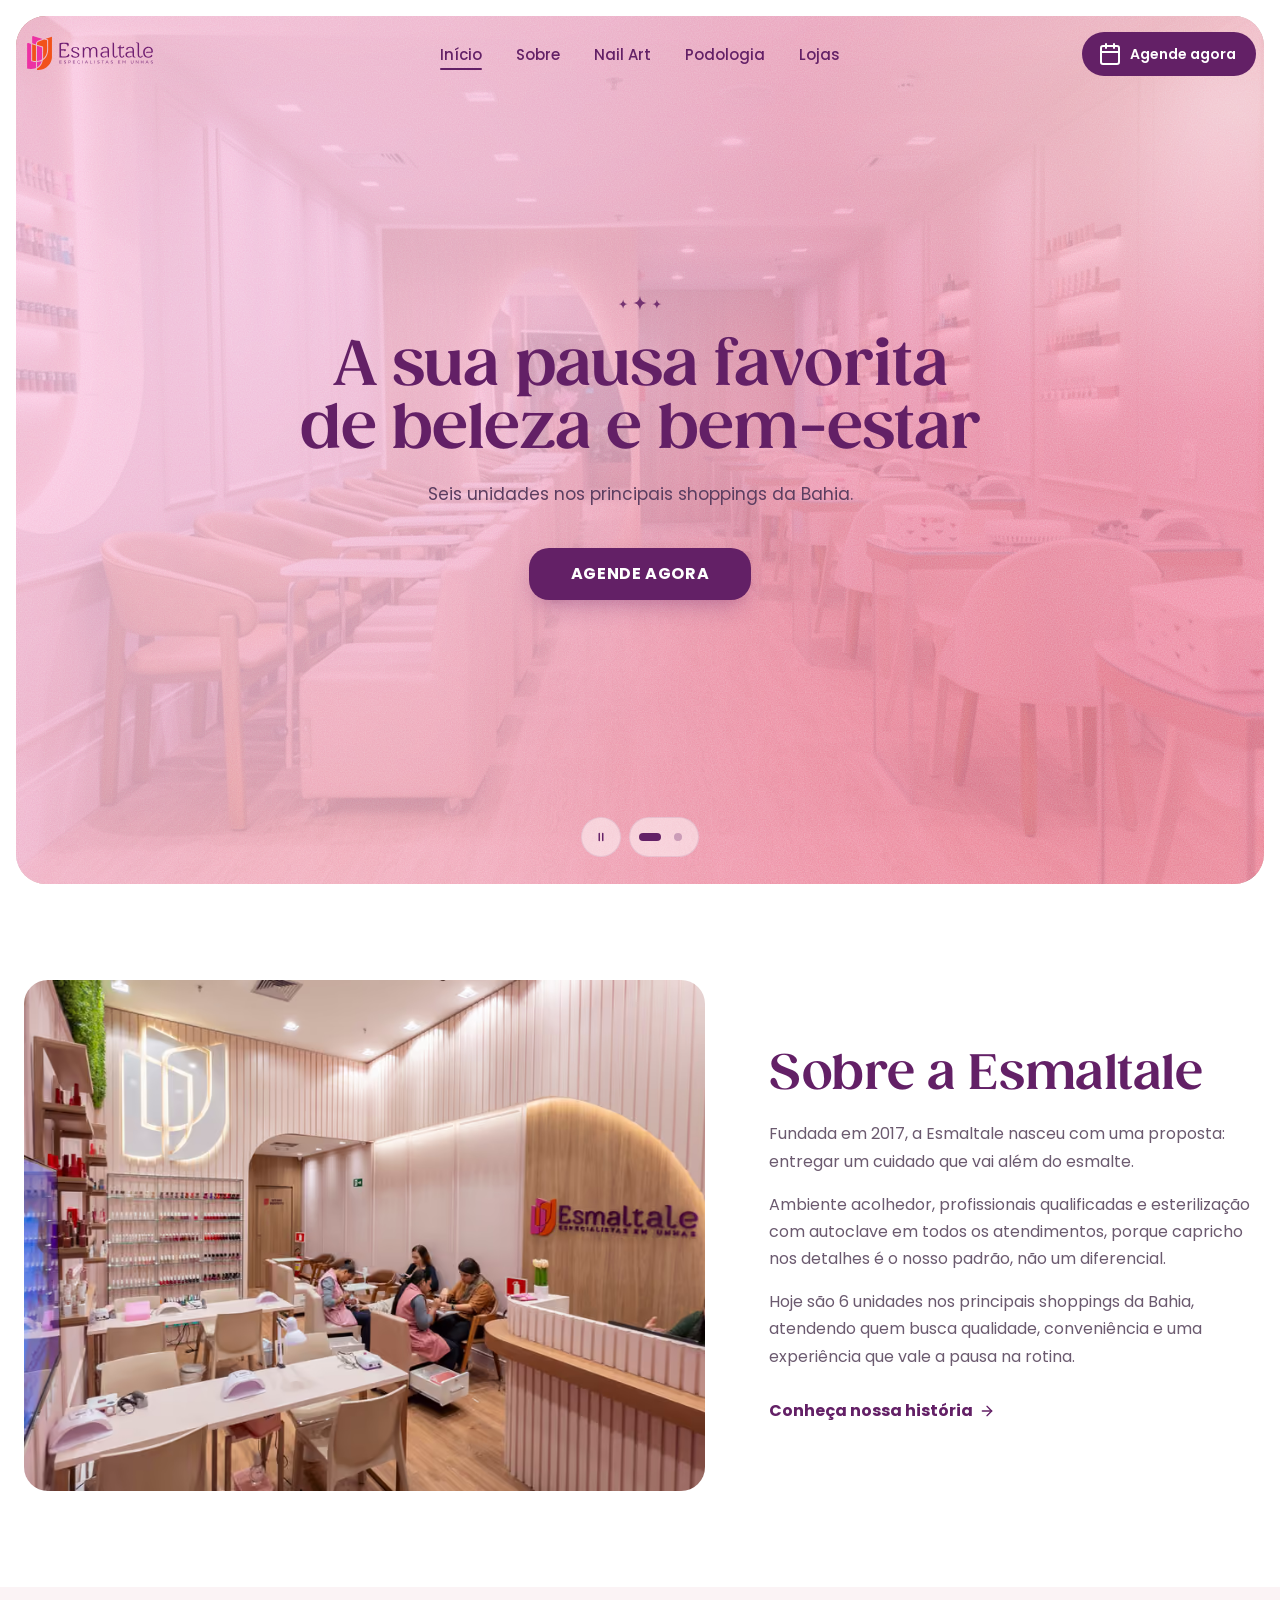
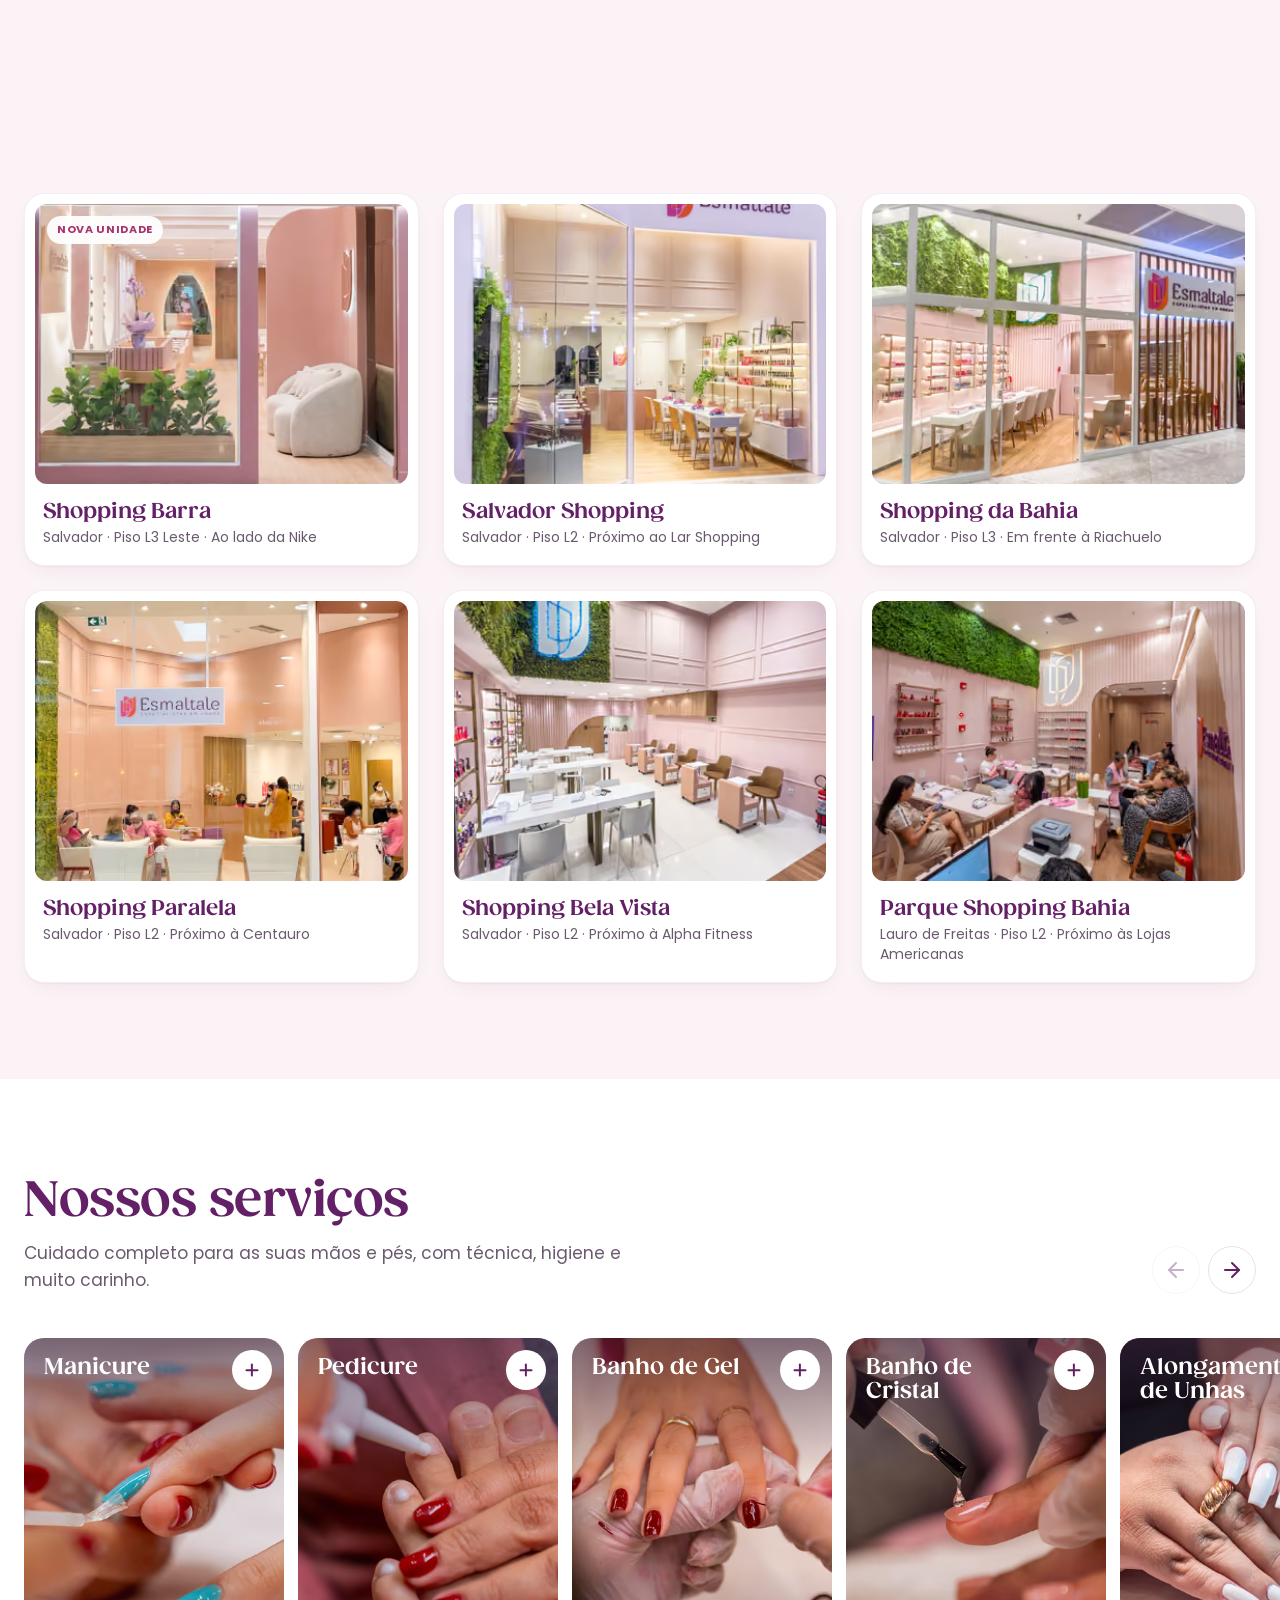
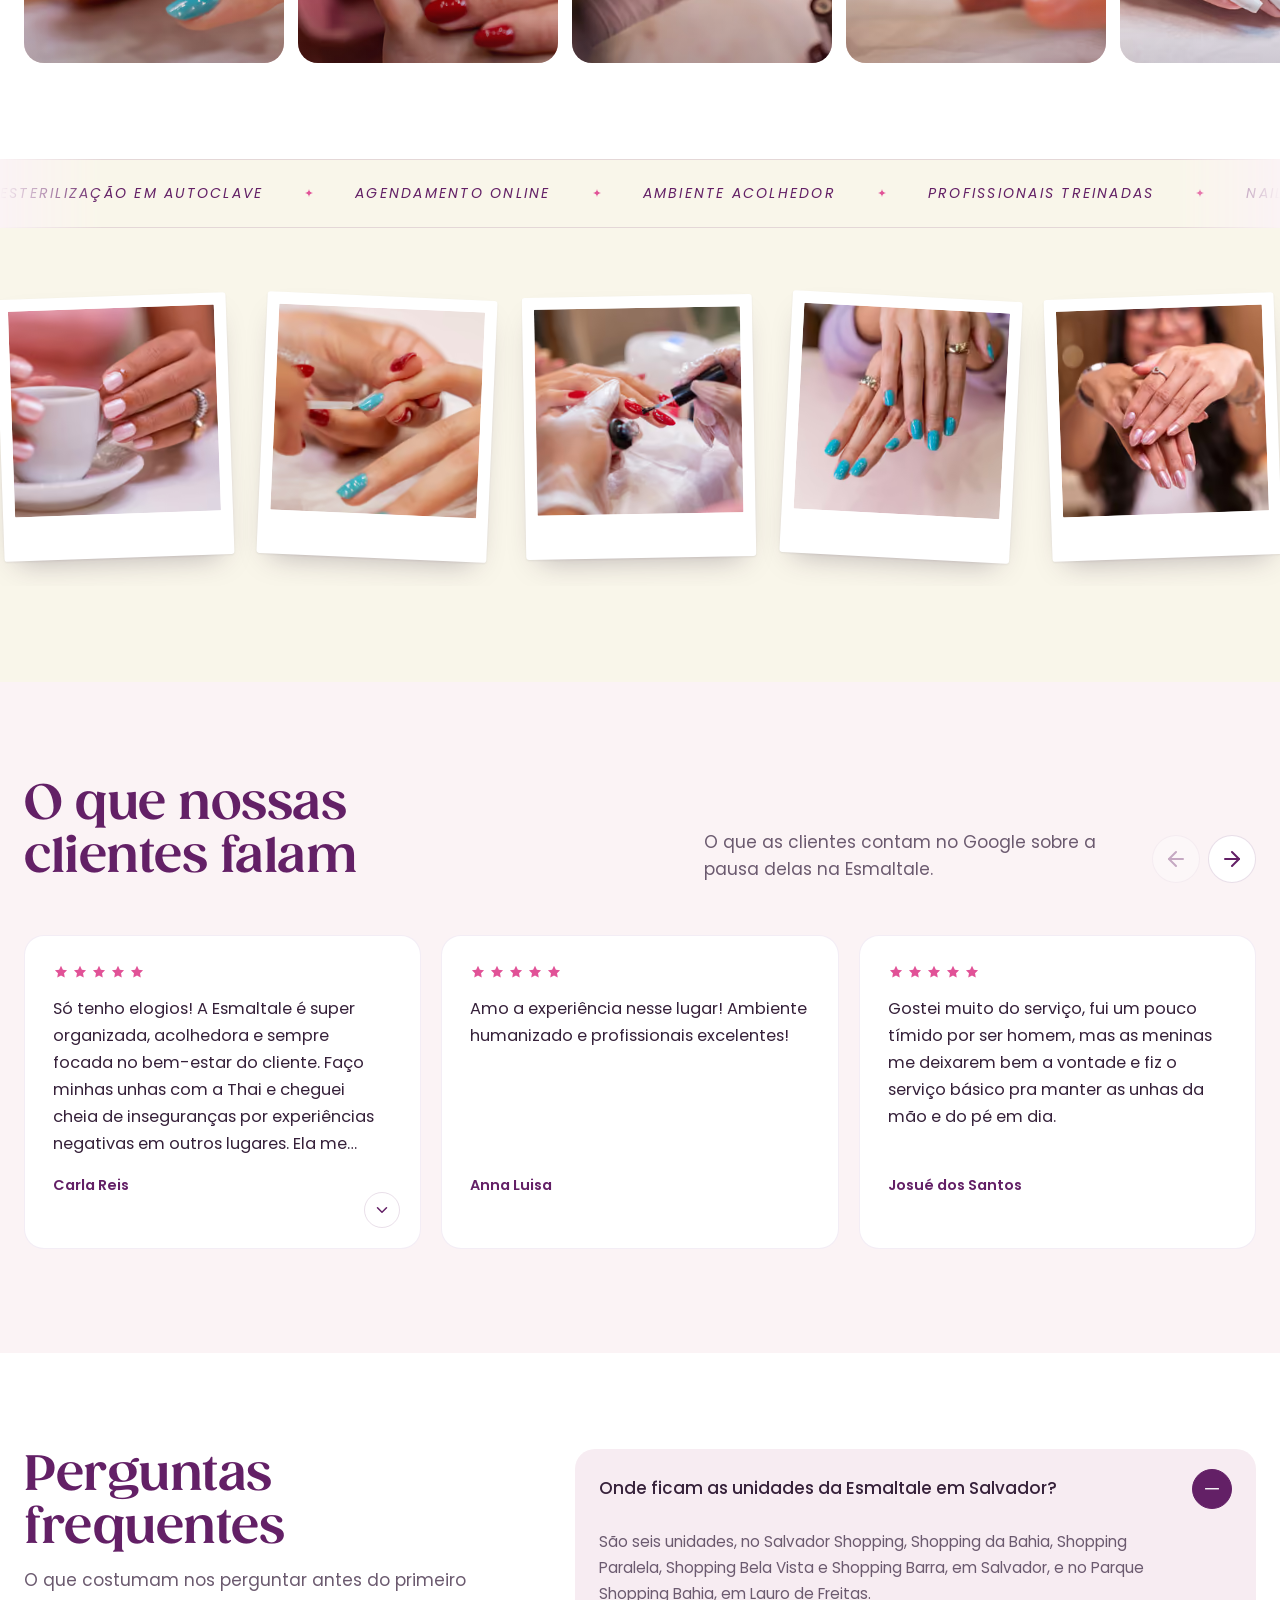
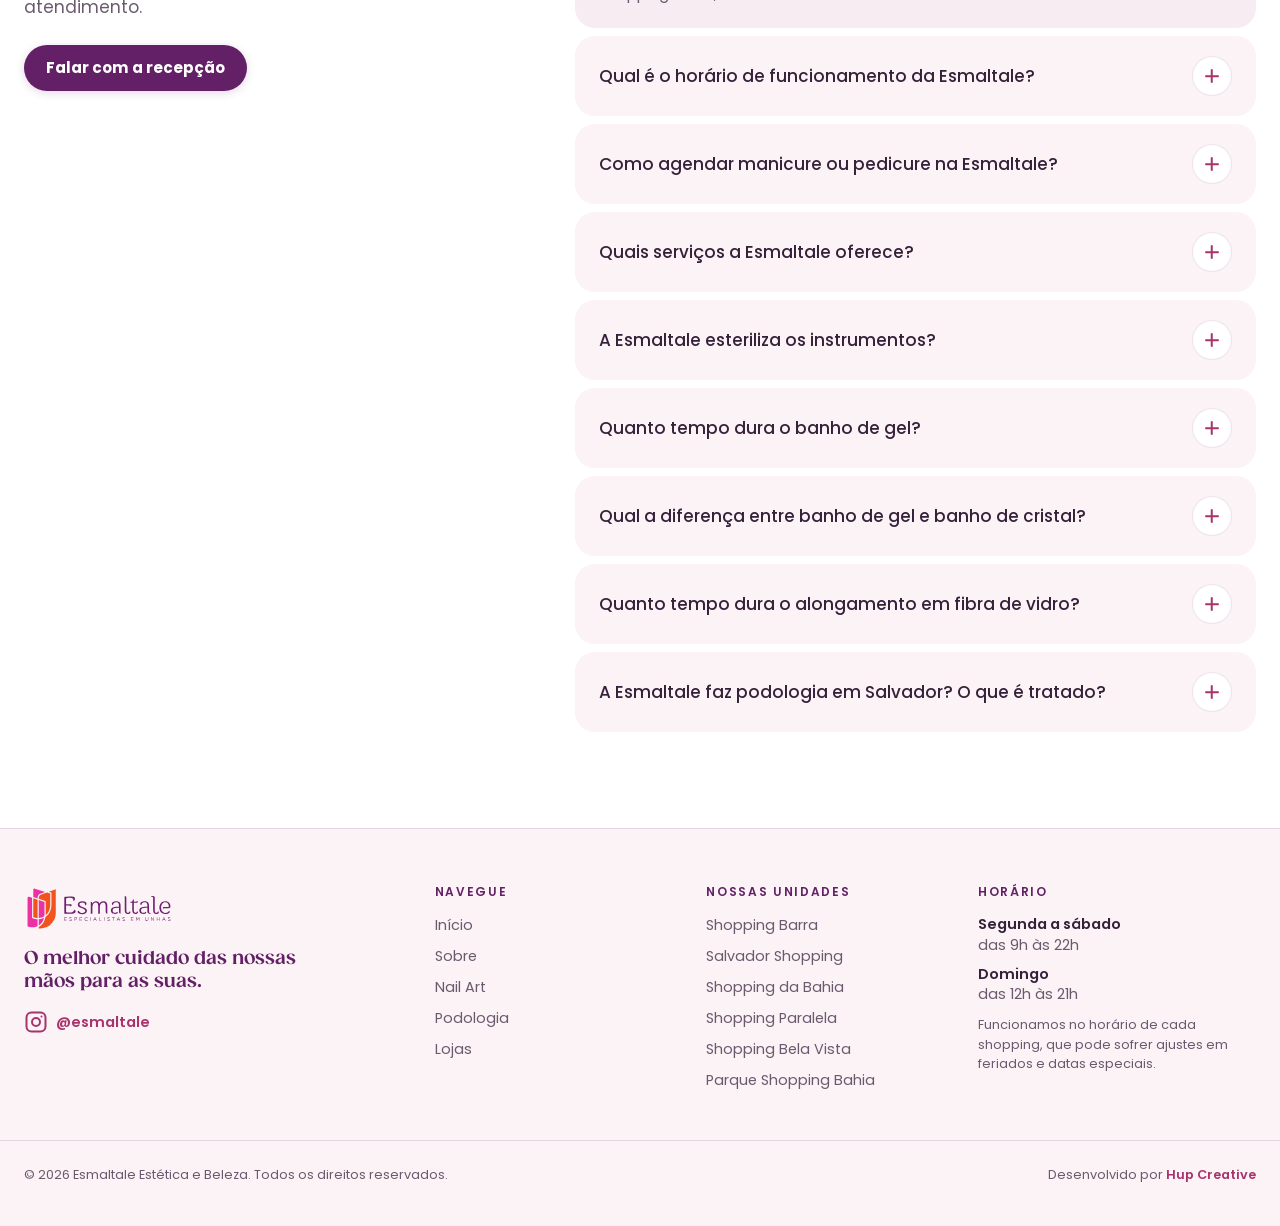
==== commit 1d15439e: "Site production gerado da main 5f50edd Shopping Barra: imagens pequenas mostram a fachada com a área" ====
--- a/index.html
+++ b/index.html
@@ -1,4 +1,4 @@
-<!DOCTYPE html><html lang="pt-BR" class="is-preview"><head><meta charset="utf-8"><meta name="viewport" content="width=device-width, initial-scale=1"><title>Esmaltale | Esmalteria em Salvador e Lauro de Freitas</title><meta name="description" content="Manicure, pedicure, nail art e podologia em seis unidades nos principais shoppings de Salvador e Lauro de Freitas. Agende online."><link rel="canonical" href="https://esmaltale.com.br/"><meta name="robots" content="noindex, nofollow"><script>document.documentElement.classList.add('js');</script><script>
+<!DOCTYPE html><html lang="pt-BR"><head><meta charset="utf-8"><meta name="viewport" content="width=device-width, initial-scale=1"><title>Esmaltale | Esmalteria em Salvador e Lauro de Freitas</title><meta name="description" content="Manicure, pedicure, nail art e podologia em seis unidades nos principais shoppings de Salvador e Lauro de Freitas. Agende online."><link rel="canonical" href="https://esmaltale.com.br/"><meta name="robots" content="index, follow, max-image-preview:large, max-snippet:-1, max-video-preview:-1"><script>document.documentElement.classList.add('js');</script><script>
       addEventListener('pagereveal', function (e) {
         if (!e.viewTransition) return;
         var html = document.documentElement;
@@ -19,6 +19,54 @@
         vt.updateCallbackDone && vt.updateCallbackDone.catch(nada);
         vt.finished.catch(nada);
       });
-    </script><meta name="theme-color" content="#6B1F7C"><meta name="author" content="Esmaltale"><meta name="format-detection" content="telephone=no"><!-- O Google usa ícones em múltiplos de 48px (48, 96, 192); o .ico cobre navegadores antigos. --><link rel="icon" href="/favicon.ico" sizes="48x48"><link rel="icon" type="image/png" sizes="192x192" href="/favicon-192.png"><link rel="icon" type="image/png" sizes="96x96" href="/favicon-96.png"><link rel="icon" type="image/png" sizes="48x48" href="/favicon-48.png"><link rel="icon" type="image/png" sizes="32x32" href="/favicon-32.png"><link rel="apple-touch-icon" href="/apple-touch-icon.png"><link rel="preload" href="/_astro/gazpacho-bold.3yVyS3ha.woff2" as="font" type="font/woff2" crossorigin><link rel="alternate" type="text/plain" href="/llms.txt" title="Resumo do site para IAs (llms.txt)"><meta property="og:type" content="website"><meta property="og:locale" content="pt_BR"><meta property="og:site_name" content="Esmaltale"><meta property="og:title" content="Esmaltale | Esmalteria em Salvador e Lauro de Freitas"><meta property="og:description" content="Manicure, pedicure, nail art e podologia em seis unidades nos principais shoppings de Salvador e Lauro de Freitas. Agende online."><meta property="og:url" content="https://esmaltale.com.br/"><meta property="og:image" content="https://esmaltale.com.br/og-image.jpg"><meta property="og:image:secure_url" content="https://esmaltale.com.br/og-image.jpg"><meta property="og:image:type" content="image/jpeg"><meta property="og:image:width" content="1200"><meta property="og:image:height" content="630"><meta property="og:image:alt" content="Esmaltale: O melhor cuidado das nossas mãos para as suas."><meta name="twitter:card" content="summary_large_image"><meta name="twitter:title" content="Esmaltale | Esmalteria em Salvador e Lauro de Freitas"><meta name="twitter:description" content="Manicure, pedicure, nail art e podologia em seis unidades nos principais shoppings de Salvador e Lauro de Freitas. Agende online."><meta name="twitter:image" content="https://esmaltale.com.br/og-image.jpg"><meta name="twitter:image:alt" content="Esmaltale: O melhor cuidado das nossas mãos para as suas."><meta name="geo.region" content="BR-BA"><meta name="geo.placename" content="Salvador"><script type="application/ld+json">{"@context":"https://schema.org","@graph":[{"@type":"Organization","@id":"https://esmaltale.com.br/#organizacao","name":"Esmaltale","legalName":"Esmaltale Estética e Beleza","url":"https://esmaltale.com.br/","description":"Rede de esmalterias fundada em 2017 em Salvador, com seis unidades em shoppings de Salvador e Lauro de Freitas. Manicure, pedicure, alongamento de unhas, nail art, SPA dos pés e podologia, com instrumentos esterilizados em autoclave e agendamento online.","logo":{"@type":"ImageObject","@id":"https://esmaltale.com.br/#logo","url":"https://esmaltale.com.br/logo-esmaltale.png","width":1012,"height":278,"caption":"Esmaltale"},"image":{"@id":"https://esmaltale.com.br/#logo"},"slogan":"O melhor cuidado das nossas mãos para as suas.","foundingDate":"2017","foundingLocation":{"@type":"Place","name":"Salvador, Bahia, Brasil"},"areaServed":[{"@type":"City","name":"Salvador","containedInPlace":{"@type":"State","name":"Bahia"}},{"@type":"City","name":"Lauro de Freitas","containedInPlace":{"@type":"State","name":"Bahia"}}],"knowsAbout":["Manicure","Pedicure","Banho de Gel","Banho de Cristal","Alongamento de Unhas","Aplicação de Unhas Postiças","Nail Art","SPA dos Pés","Plástica dos Pés","Podologia","Esmalteria","Cuidado com as unhas","Esterilização em autoclave"],"knowsLanguage":"pt-BR","sameAs":["https://www.instagram.com/esmaltale"],"subOrganization":[{"@id":"https://esmaltale.com.br/lojas/#shopping-barra"},{"@id":"https://esmaltale.com.br/lojas/#salvador-shopping"},{"@id":"https://esmaltale.com.br/lojas/#shopping-da-bahia"},{"@id":"https://esmaltale.com.br/lojas/#shopping-paralela"},{"@id":"https://esmaltale.com.br/lojas/#shopping-bela-vista"},{"@id":"https://esmaltale.com.br/lojas/#parque-shopping-bahia"}],"hasOfferCatalog":{"@type":"OfferCatalog","@id":"https://esmaltale.com.br/#servicos","name":"Serviços Esmaltale","itemListElement":[{"@type":"Offer","position":1,"itemOffered":{"@type":"Service","name":"Manicure","description":"Cuidado completo com as unhas das mãos: limpeza, cutícula, lixamento e esmaltação com acabamento impecável.","provider":{"@id":"https://esmaltale.com.br/#organizacao"},"areaServed":[{"@type":"City","name":"Salvador","containedInPlace":{"@type":"State","name":"Bahia"}},{"@type":"City","name":"Lauro de Freitas","containedInPlace":{"@type":"State","name":"Bahia"}}]}},{"@type":"Offer","position":2,"itemOffered":{"@type":"Service","name":"Pedicure","description":"O mesmo rigor da manicure para os pés. Limpeza, cutícula, lixamento e esmaltação com atenção a cada detalhe.","provider":{"@id":"https://esmaltale.com.br/#organizacao"},"areaServed":[{"@type":"City","name":"Salvador","containedInPlace":{"@type":"State","name":"Bahia"}},{"@type":"City","name":"Lauro de Freitas","containedInPlace":{"@type":"State","name":"Bahia"}}]}},{"@type":"Offer","position":3,"itemOffered":{"@type":"Service","name":"Banho de Gel","description":"Esmaltação de longa duração com gel de alta qualidade. Brilho intenso e resistência para o dia a dia.","provider":{"@id":"https://esmaltale.com.br/#organizacao"},"areaServed":[{"@type":"City","name":"Salvador","containedInPlace":{"@type":"State","name":"Bahia"}},{"@type":"City","name":"Lauro de Freitas","containedInPlace":{"@type":"State","name":"Bahia"}}],"url":"https://esmaltale.com.br/nail-art/#banho-de-gel"}},{"@type":"Offer","position":4,"itemOffered":{"@type":"Service","name":"Banho de Cristal","description":"Esmaltação em gel que reforça a estrutura da unha natural, sem extensão. Resultado natural e duradouro.","provider":{"@id":"https://esmaltale.com.br/#organizacao"},"areaServed":[{"@type":"City","name":"Salvador","containedInPlace":{"@type":"State","name":"Bahia"}},{"@type":"City","name":"Lauro de Freitas","containedInPlace":{"@type":"State","name":"Bahia"}}],"url":"https://esmaltale.com.br/nail-art/#banho-de-cristal"}},{"@type":"Offer","position":5,"itemOffered":{"@type":"Service","name":"Alongamento de Unhas","description":"Extensão profissional com modelagem personalizada no formato que mais combina com você, sempre com refinamento e acabamento.","provider":{"@id":"https://esmaltale.com.br/#organizacao"},"areaServed":[{"@type":"City","name":"Salvador","containedInPlace":{"@type":"State","name":"Bahia"}},{"@type":"City","name":"Lauro de Freitas","containedInPlace":{"@type":"State","name":"Bahia"}}],"url":"https://esmaltale.com.br/nail-art/#fibra-de-vidro"}},{"@type":"Offer","position":6,"itemOffered":{"@type":"Service","name":"Aplicação de Unhas Postiças","description":"Solução rápida e elegante para quem quer unhas mais longas e perfeitas em qualquer ocasião.","provider":{"@id":"https://esmaltale.com.br/#organizacao"},"areaServed":[{"@type":"City","name":"Salvador","containedInPlace":{"@type":"State","name":"Bahia"}},{"@type":"City","name":"Lauro de Freitas","containedInPlace":{"@type":"State","name":"Bahia"}}],"url":"https://esmaltale.com.br/nail-art/#unhas-posticas"}},{"@type":"Offer","position":7,"itemOffered":{"@type":"Service","name":"Nail Art","description":"Designs exclusivos e personalizados. Do minimalismo às tendências mais ousadas para realçar o seu estilo.","provider":{"@id":"https://esmaltale.com.br/#organizacao"},"areaServed":[{"@type":"City","name":"Salvador","containedInPlace":{"@type":"State","name":"Bahia"}},{"@type":"City","name":"Lauro de Freitas","containedInPlace":{"@type":"State","name":"Bahia"}}],"url":"https://esmaltale.com.br/nail-art/"}},{"@type":"Offer","position":8,"itemOffered":{"@type":"Service","name":"SPA dos Pés","description":"Imersão relaxante com esfoliação, hidratação e massagem. Um momento só seu, do início ao fim.","provider":{"@id":"https://esmaltale.com.br/#organizacao"},"areaServed":[{"@type":"City","name":"Salvador","containedInPlace":{"@type":"State","name":"Bahia"}},{"@type":"City","name":"Lauro de Freitas","containedInPlace":{"@type":"State","name":"Bahia"}}]}},{"@type":"Offer","position":9,"itemOffered":{"@type":"Service","name":"Plástica dos Pés","description":"Tratamento intensivo para calcanhar e pele dos pés com resultados visíveis desde a primeira sessão.","provider":{"@id":"https://esmaltale.com.br/#organizacao"},"areaServed":[{"@type":"City","name":"Salvador","containedInPlace":{"@type":"State","name":"Bahia"}},{"@type":"City","name":"Lauro de Freitas","containedInPlace":{"@type":"State","name":"Bahia"}}]}},{"@type":"Offer","position":10,"itemOffered":{"@type":"Service","name":"Podologia","description":"Cuidado clínico com as unhas e a pele dos pés. Trata encravamentos, calos, fissuras e infecções com segurança e precisão.","provider":{"@id":"https://esmaltale.com.br/#organizacao"},"areaServed":[{"@type":"City","name":"Salvador","containedInPlace":{"@type":"State","name":"Bahia"}},{"@type":"City","name":"Lauro de Freitas","containedInPlace":{"@type":"State","name":"Bahia"}}],"url":"https://esmaltale.com.br/podologia/"}}]}},{"@type":"WebSite","@id":"https://esmaltale.com.br/#site","name":"Esmaltale","url":"https://esmaltale.com.br/","description":"Rede de esmalterias fundada em 2017 em Salvador, com seis unidades em shoppings de Salvador e Lauro de Freitas. Manicure, pedicure, alongamento de unhas, nail art, SPA dos pés e podologia, com instrumentos esterilizados em autoclave e agendamento online.","inLanguage":"pt-BR","publisher":{"@id":"https://esmaltale.com.br/#organizacao"},"about":{"@id":"https://esmaltale.com.br/#organizacao"}},{"@type":"WebPage","@id":"https://esmaltale.com.br/#pagina","url":"https://esmaltale.com.br/","name":"Esmaltale | Esmalteria em Salvador e Lauro de Freitas","description":"Manicure, pedicure, nail art e podologia em seis unidades nos principais shoppings de Salvador e Lauro de Freitas. Agende online.","inLanguage":"pt-BR","isPartOf":{"@id":"https://esmaltale.com.br/#site"},"about":{"@id":"https://esmaltale.com.br/#organizacao"},"publisher":{"@id":"https://esmaltale.com.br/#organizacao"},"dateModified":"2026-11-06","primaryImageOfPage":{"@type":"ImageObject","url":"https://esmaltale.com.br/og-image.jpg"},"image":"https://esmaltale.com.br/og-image.jpg","mainEntity":[{"@id":"https://esmaltale.com.br/#organizacao"},{"@id":"https://esmaltale.com.br/lojas/#shopping-barra"},{"@id":"https://esmaltale.com.br/lojas/#salvador-shopping"},{"@id":"https://esmaltale.com.br/lojas/#shopping-da-bahia"},{"@id":"https://esmaltale.com.br/lojas/#shopping-paralela"},{"@id":"https://esmaltale.com.br/lojas/#shopping-bela-vista"},{"@id":"https://esmaltale.com.br/lojas/#parque-shopping-bahia"}]},{"@type":"FAQPage","@id":"https://esmaltale.com.br/#perguntas","inLanguage":"pt-BR","mainEntity":[{"@type":"Question","name":"Onde ficam as unidades da Esmaltale em Salvador?","acceptedAnswer":{"@type":"Answer","text":"São seis unidades, no Salvador Shopping, Shopping da Bahia, Shopping Paralela, Shopping Bela Vista e Shopping Barra, em Salvador, e no Parque Shopping Bahia, em Lauro de Freitas."}},{"@type":"Question","name":"Qual é o horário de funcionamento da Esmaltale?","acceptedAnswer":{"@type":"Answer","text":"Segunda a sábado, das 9h às 22h. Domingo, das 12h às 21h. Funcionamos no horário de cada shopping, que pode sofrer ajustes em feriados e datas especiais."}},{"@type":"Question","name":"Como agendar manicure ou pedicure na Esmaltale?","acceptedAnswer":{"@type":"Answer","text":"O agendamento é online, pelo Trinks, ou pelo WhatsApp da recepção de cada unidade. Escolha a unidade mais perto de você e o horário que encaixa no seu dia."}},{"@type":"Question","name":"Quais serviços a Esmaltale oferece?","acceptedAnswer":{"@type":"Answer","text":"Manicure, pedicure, banho de gel, banho de cristal, alongamento de unhas, aplicação de unhas postiças, nail art, SPA dos pés, plástica dos pés e podologia."}},{"@type":"Question","name":"A Esmaltale esteriliza os instrumentos?","acceptedAnswer":{"@type":"Answer","text":"Sim. Em todas as unidades, os instrumentos passam pela autoclave antes de qualquer atendimento."}},{"@type":"Question","name":"Quanto tempo dura o banho de gel?","acceptedAnswer":{"@type":"Answer","text":"Com os cuidados adequados, o banho de gel dura em média duas a três semanas sem lascar. Por ser curado sob luz LED, o gel adere melhor à superfície da unha e resiste mais ao contato com água e ao uso cotidiano do que o esmalte tradicional."}},{"@type":"Question","name":"Qual a diferença entre banho de gel e banho de cristal?","acceptedAnswer":{"@type":"Answer","text":"As duas técnicas utilizam gel e oferecem durabilidade superior ao esmalte convencional. A diferença está no propósito: o banho de gel foca na cor e no brilho, com uma variedade ampla de tons disponíveis. O banho de cristal foca no reforço da estrutura da unha natural. Para quem quer cor duradoura, o banho de gel é a escolha certa."}},{"@type":"Question","name":"Quanto tempo dura o alongamento em fibra de vidro?","acceptedAnswer":{"@type":"Answer","text":"Com os cuidados adequados, o alongamento em fibra de vidro dura em média três a quatro semanas antes de precisar de manutenção. A extensão não lasca com facilidade e mantém o acabamento por mais tempo do que outros serviços similares."}},{"@type":"Question","name":"A Esmaltale faz podologia em Salvador? O que é tratado?","acceptedAnswer":{"@type":"Answer","text":"Sim. A podologia trata unhas encravadas, calos e hiperqueratose, fissuras e rachaduras, infecções e micoses, e bolhas e úlceras. O serviço é realizado por profissionais treinadas, com instrumentos esterilizados em autoclave antes de cada atendimento, nas unidades de Salvador e Lauro de Freitas."}}]},{"@type":["BeautySalon","NailSalon"],"@id":"https://esmaltale.com.br/lojas/#shopping-barra","name":"Esmaltale Shopping Barra","description":"Esmalteria Esmaltale no Shopping Barra, em Salvador (Piso L3 Leste · Ao lado da Nike): manicure, pedicure, alongamento, nail art, SPA dos pés e podologia.","parentOrganization":{"@id":"https://esmaltale.com.br/#organizacao"},"brand":{"@id":"https://esmaltale.com.br/#organizacao"},"url":"https://esmaltale.com.br/lojas/#shopping-barra","logo":{"@id":"https://esmaltale.com.br/#logo"},"image":"https://esmaltale.com.br/_astro/shopping-barra.DRvl4hel_Z1ttJGO.jpg","telephone":"+5571999494089","address":{"@type":"PostalAddress","streetAddress":"Av. Centenário, 2992, Piso L3 Leste","addressNeighborhood":"Chame-Chame","addressLocality":"Salvador","addressRegion":"BA","postalCode":"40155-151","addressCountry":"BR"},"containedInPlace":{"@type":"ShoppingCenter","name":"Shopping Barra","address":{"@type":"PostalAddress","streetAddress":"Av. Centenário, 2992","addressLocality":"Salvador","addressRegion":"BA","postalCode":"40155-151","addressCountry":"BR"}},"geo":{"@type":"GeoCoordinates","latitude":-13.0071675,"longitude":-38.5247271},"hasMap":"https://www.google.com/maps?cid=7693819465966985537","areaServed":{"@type":"City","name":"Salvador"},"openingHoursSpecification":[{"@type":"OpeningHoursSpecification","dayOfWeek":["Monday","Tuesday","Wednesday","Thursday","Friday","Saturday"],"opens":"09:00","closes":"22:00"},{"@type":"OpeningHoursSpecification","dayOfWeek":["Sunday"],"opens":"12:00","closes":"21:00"}],"currenciesAccepted":"BRL","knowsLanguage":"pt-BR","hasOfferCatalog":{"@id":"https://esmaltale.com.br/#servicos"},"contactPoint":{"@type":"ContactPoint","contactType":"agendamento","telephone":"+5571999494089","url":"https://wa.me/5571999494089","availableLanguage":"pt-BR"},"sameAs":["https://www.google.com/maps?cid=7693819465966985537","https://www.trinks.com/esmaltale-shopping-barra"],"potentialAction":{"@type":"ReserveAction","name":"Agendar pelo Trinks","target":{"@type":"EntryPoint","urlTemplate":"https://www.trinks.com/esmaltale-shopping-barra","inLanguage":"pt-BR"}}},{"@type":["BeautySalon","NailSalon"],"@id":"https://esmaltale.com.br/lojas/#salvador-shopping","name":"Esmaltale Salvador Shopping","description":"Esmalteria Esmaltale no Salvador Shopping, em Salvador (Piso L2 · Próximo ao Lar Shopping): manicure, pedicure, alongamento, nail art, SPA dos pés e podologia.","parentOrganization":{"@id":"https://esmaltale.com.br/#organizacao"},"brand":{"@id":"https://esmaltale.com.br/#organizacao"},"url":"https://esmaltale.com.br/lojas/#salvador-shopping","logo":{"@id":"https://esmaltale.com.br/#logo"},"image":"https://esmaltale.com.br/_astro/salvador-shopping.BZX32VnW_Z239For.jpg","telephone":"+557132725842","address":{"@type":"PostalAddress","streetAddress":"Av. Tancredo Neves, 3133, Piso L2","addressNeighborhood":"Caminho das Árvores","addressLocality":"Salvador","addressRegion":"BA","postalCode":"41820-020","addressCountry":"BR"},"containedInPlace":{"@type":"ShoppingCenter","name":"Salvador Shopping","address":{"@type":"PostalAddress","streetAddress":"Av. Tancredo Neves, 3133","addressLocality":"Salvador","addressRegion":"BA","postalCode":"41820-020","addressCountry":"BR"}},"geo":{"@type":"GeoCoordinates","latitude":-12.9785509,"longitude":-38.4541098},"hasMap":"https://www.google.com/maps?cid=7686953596061038359","areaServed":{"@type":"City","name":"Salvador"},"openingHoursSpecification":[{"@type":"OpeningHoursSpecification","dayOfWeek":["Monday","Tuesday","Wednesday","Thursday","Friday","Saturday"],"opens":"09:00","closes":"22:00"},{"@type":"OpeningHoursSpecification","dayOfWeek":["Sunday"],"opens":"12:00","closes":"21:00"}],"currenciesAccepted":"BRL","knowsLanguage":"pt-BR","hasOfferCatalog":{"@id":"https://esmaltale.com.br/#servicos"},"contactPoint":{"@type":"ContactPoint","contactType":"agendamento","telephone":"+5571993016341","url":"https://wa.me/5571993016341","availableLanguage":"pt-BR"},"sameAs":["https://www.google.com/maps?cid=7686953596061038359","https://www.trinks.com/esmaltalesalvadorshopping","https://loja.esmaltale.com.br/conheca/salvadorshopping"],"potentialAction":{"@type":"ReserveAction","name":"Agendar pelo Trinks","target":{"@type":"EntryPoint","urlTemplate":"https://www.trinks.com/esmaltalesalvadorshopping","inLanguage":"pt-BR"}}},{"@type":["BeautySalon","NailSalon"],"@id":"https://esmaltale.com.br/lojas/#shopping-da-bahia","name":"Esmaltale Shopping da Bahia","description":"Esmalteria Esmaltale no Shopping da Bahia, em Salvador (Piso L3 · Em frente à Riachuelo): manicure, pedicure, alongamento, nail art, SPA dos pés e podologia.","parentOrganization":{"@id":"https://esmaltale.com.br/#organizacao"},"brand":{"@id":"https://esmaltale.com.br/#organizacao"},"url":"https://esmaltale.com.br/lojas/#shopping-da-bahia","logo":{"@id":"https://esmaltale.com.br/#logo"},"image":"https://esmaltale.com.br/_astro/shopping-da-bahia.BCdLF40N_Z1iis1s.jpg","telephone":"+5571999231497","address":{"@type":"PostalAddress","streetAddress":"Av. Tancredo Neves, 148, Piso L3","addressNeighborhood":"Caminho das Árvores","addressLocality":"Salvador","addressRegion":"BA","postalCode":"41820-020","addressCountry":"BR"},"containedInPlace":{"@type":"ShoppingCenter","name":"Shopping da Bahia","address":{"@type":"PostalAddress","streetAddress":"Av. Tancredo Neves, 148","addressLocality":"Salvador","addressRegion":"BA","postalCode":"41820-020","addressCountry":"BR"}},"geo":{"@type":"GeoCoordinates","latitude":-12.9817061,"longitude":-38.4646255},"hasMap":"https://www.google.com/maps?cid=3673152592179540768","areaServed":{"@type":"City","name":"Salvador"},"openingHoursSpecification":[{"@type":"OpeningHoursSpecification","dayOfWeek":["Monday","Tuesday","Wednesday","Thursday","Friday","Saturday"],"opens":"09:00","closes":"22:00"},{"@type":"OpeningHoursSpecification","dayOfWeek":["Sunday"],"opens":"12:00","closes":"21:00"}],"currenciesAccepted":"BRL","knowsLanguage":"pt-BR","hasOfferCatalog":{"@id":"https://esmaltale.com.br/#servicos"},"contactPoint":{"@type":"ContactPoint","contactType":"agendamento","telephone":"+5571999231497","url":"https://wa.me/5571999231497","availableLanguage":"pt-BR"},"sameAs":["https://www.google.com/maps?cid=3673152592179540768","https://www.trinks.com/esmaltale-shopping-da-bahia-","https://loja.esmaltale.com.br/conheca/shoppingdabahia"],"potentialAction":{"@type":"ReserveAction","name":"Agendar pelo Trinks","target":{"@type":"EntryPoint","urlTemplate":"https://www.trinks.com/esmaltale-shopping-da-bahia-","inLanguage":"pt-BR"}}},{"@type":["BeautySalon","NailSalon"],"@id":"https://esmaltale.com.br/lojas/#shopping-paralela","name":"Esmaltale Shopping Paralela","description":"Esmalteria Esmaltale no Shopping Paralela, em Salvador (Piso L2 · Loja C213 · Próximo à Centauro): manicure, pedicure, alongamento, nail art, SPA dos pés e podologia.","parentOrganization":{"@id":"https://esmaltale.com.br/#organizacao"},"brand":{"@id":"https://esmaltale.com.br/#organizacao"},"url":"https://esmaltale.com.br/lojas/#shopping-paralela","logo":{"@id":"https://esmaltale.com.br/#logo"},"image":"https://esmaltale.com.br/_astro/shopping-paralela.I9VgSTXT_Z15roR4.jpg","telephone":"+557133661678","address":{"@type":"PostalAddress","streetAddress":"Av. Luís Viana, 8544, Piso L2, Loja C213","addressNeighborhood":"Paralela","addressLocality":"Salvador","addressRegion":"BA","postalCode":"41730-101","addressCountry":"BR"},"containedInPlace":{"@type":"ShoppingCenter","name":"Shopping Paralela","address":{"@type":"PostalAddress","streetAddress":"Av. Luís Viana, 8544","addressLocality":"Salvador","addressRegion":"BA","postalCode":"41730-101","addressCountry":"BR"}},"geo":{"@type":"GeoCoordinates","latitude":-12.9366876,"longitude":-38.3945855},"hasMap":"https://www.google.com/maps?cid=1865418680387577062","areaServed":{"@type":"City","name":"Salvador"},"openingHoursSpecification":[{"@type":"OpeningHoursSpecification","dayOfWeek":["Monday","Tuesday","Wednesday","Thursday","Friday","Saturday"],"opens":"09:00","closes":"22:00"},{"@type":"OpeningHoursSpecification","dayOfWeek":["Sunday"],"opens":"12:00","closes":"21:00"}],"currenciesAccepted":"BRL","knowsLanguage":"pt-BR","hasOfferCatalog":{"@id":"https://esmaltale.com.br/#servicos"},"contactPoint":{"@type":"ContactPoint","contactType":"agendamento","telephone":"+5571991152859","url":"https://wa.me/5571991152859","availableLanguage":"pt-BR"},"sameAs":["https://www.google.com/maps?cid=1865418680387577062","https://www.trinks.com/esmaltale-shop-paralela","https://loja.esmaltale.com.br/conheca/shoppingparalela"],"potentialAction":{"@type":"ReserveAction","name":"Agendar pelo Trinks","target":{"@type":"EntryPoint","urlTemplate":"https://www.trinks.com/esmaltale-shop-paralela","inLanguage":"pt-BR"}}},{"@type":["BeautySalon","NailSalon"],"@id":"https://esmaltale.com.br/lojas/#shopping-bela-vista","name":"Esmaltale Shopping Bela Vista","description":"Esmalteria Esmaltale no Shopping Bela Vista, em Salvador (Piso L2 · Próximo à Alpha Fitness): manicure, pedicure, alongamento, nail art, SPA dos pés e podologia.","parentOrganization":{"@id":"https://esmaltale.com.br/#organizacao"},"brand":{"@id":"https://esmaltale.com.br/#organizacao"},"url":"https://esmaltale.com.br/lojas/#shopping-bela-vista","logo":{"@id":"https://esmaltale.com.br/#logo"},"image":"https://esmaltale.com.br/_astro/shopping-bela-vista.RmHpDEH2_ZMXTFr.jpg","telephone":"+557134508098","address":{"@type":"PostalAddress","streetAddress":"Al. Euvaldo Luz, 92, Piso L2","addressNeighborhood":"Horto Bela Vista","addressLocality":"Salvador","addressRegion":"BA","postalCode":"41100-000","addressCountry":"BR"},"containedInPlace":{"@type":"ShoppingCenter","name":"Shopping Bela Vista","address":{"@type":"PostalAddress","streetAddress":"Al. Euvaldo Luz, 92","addressLocality":"Salvador","addressRegion":"BA","postalCode":"41100-000","addressCountry":"BR"}},"geo":{"@type":"GeoCoordinates","latitude":-12.9704379,"longitude":-38.4742036},"hasMap":"https://www.google.com/maps?cid=11797337463690376936","areaServed":{"@type":"City","name":"Salvador"},"openingHoursSpecification":[{"@type":"OpeningHoursSpecification","dayOfWeek":["Monday","Tuesday","Wednesday","Thursday","Friday","Saturday"],"opens":"09:00","closes":"22:00"},{"@type":"OpeningHoursSpecification","dayOfWeek":["Sunday"],"opens":"12:00","closes":"21:00"}],"currenciesAccepted":"BRL","knowsLanguage":"pt-BR","hasOfferCatalog":{"@id":"https://esmaltale.com.br/#servicos"},"contactPoint":{"@type":"ContactPoint","contactType":"agendamento","telephone":"+5571997002950","url":"https://wa.me/5571997002950","availableLanguage":"pt-BR"},"sameAs":["https://www.google.com/maps?cid=11797337463690376936","https://www.trinks.com/esmaltale-shopping-bela-vista","https://loja.esmaltale.com.br/conheca/shoppingbelavista"],"potentialAction":{"@type":"ReserveAction","name":"Agendar pelo Trinks","target":{"@type":"EntryPoint","urlTemplate":"https://www.trinks.com/esmaltale-shopping-bela-vista","inLanguage":"pt-BR"}}},{"@type":["BeautySalon","NailSalon"],"@id":"https://esmaltale.com.br/lojas/#parque-shopping-bahia","name":"Esmaltale Parque Shopping Bahia","description":"Esmalteria Esmaltale no Parque Shopping Bahia, em Lauro de Freitas (Piso L2 · Próximo às Lojas Americanas): manicure, pedicure, alongamento, nail art, SPA dos pés e podologia.","parentOrganization":{"@id":"https://esmaltale.com.br/#organizacao"},"brand":{"@id":"https://esmaltale.com.br/#organizacao"},"url":"https://esmaltale.com.br/lojas/#parque-shopping-bahia","logo":{"@id":"https://esmaltale.com.br/#logo"},"image":"https://esmaltale.com.br/_astro/parque-shopping-bahia.ALylXDoR_1guLSz.jpg","telephone":"+5571983259511","address":{"@type":"PostalAddress","streetAddress":"Av. Santos Dumont, 4360, Piso L2","addressLocality":"Lauro de Freitas","addressRegion":"BA","postalCode":"42702-400","addressCountry":"BR"},"containedInPlace":{"@type":"ShoppingCenter","name":"Parque Shopping Bahia","address":{"@type":"PostalAddress","streetAddress":"Av. Santos Dumont, 4360","addressLocality":"Lauro de Freitas","addressRegion":"BA","postalCode":"42702-400","addressCountry":"BR"}},"geo":{"@type":"GeoCoordinates","latitude":-12.8884395,"longitude":-38.318028},"hasMap":"https://www.google.com/maps?cid=17028121796568796822","areaServed":{"@type":"City","name":"Lauro de Freitas"},"openingHoursSpecification":[{"@type":"OpeningHoursSpecification","dayOfWeek":["Monday","Tuesday","Wednesday","Thursday","Friday","Saturday"],"opens":"09:00","closes":"22:00"},{"@type":"OpeningHoursSpecification","dayOfWeek":["Sunday"],"opens":"12:00","closes":"21:00"}],"currenciesAccepted":"BRL","knowsLanguage":"pt-BR","hasOfferCatalog":{"@id":"https://esmaltale.com.br/#servicos"},"contactPoint":{"@type":"ContactPoint","contactType":"agendamento","telephone":"+5571983259511","url":"https://wa.me/5571983259511","availableLanguage":"pt-BR"},"sameAs":["https://www.google.com/maps?cid=17028121796568796822","https://www.trinks.com/esmaltale-salvador-norte-shopping","https://loja.esmaltale.com.br/conheca/parqueshoppingbahia"],"potentialAction":{"@type":"ReserveAction","name":"Agendar pelo Trinks","target":{"@type":"EntryPoint","urlTemplate":"https://www.trinks.com/esmaltale-salvador-norte-shopping","inLanguage":"pt-BR"}}}]}</script><link rel="stylesheet" href="/_astro/BaseLayout.DVXbwnxV.css"><link rel="stylesheet" href="/_astro/index.xwF2GRtd.css"><style>.brilhos[data-astro-cid-b4bn367k]{z-index:0;pointer-events:none;position:absolute;inset:0}.brilhos__item[data-astro-cid-b4bn367k]{opacity:0;animation:4.2s ease-in-out infinite brilhoPisca;position:absolute;transform:translate(-50%,-50%)scale(.4)}.brilhos--roxo[data-astro-cid-b4bn367k]{fill:var(--color-purple)}.brilhos--rosa[data-astro-cid-b4bn367k]{fill:var(--color-pink)}.brilhos--branco[data-astro-cid-b4bn367k]{fill:var(--color-white)}@keyframes brilhoPisca{0%,to{opacity:0;transform:translate(-50%,-50%)scale(.4)rotate(0)}45%,55%{opacity:.85;transform:translate(-50%,-50%)scale(1)rotate(20deg)}}@media (prefers-reduced-motion:reduce){.brilhos__item[data-astro-cid-b4bn367k]{opacity:.5;animation:none;transform:translate(-50%,-50%)}}
+    </script><script>(function(){const ga4 = "G-G651HHSCPV";
+
+        window.dataLayer = window.dataLayer || [];
+        function gtag() {
+          dataLayer.push(arguments);
+        }
+        window.gtag = gtag;
+        gtag('js', new Date());
+        gtag('config', ga4);
+
+        (function (src) {
+          function carregar() {
+            var s = document.createElement('script');
+            s.async = true;
+            s.src = src;
+            document.head.appendChild(s);
+          }
+          function quandoOcioso() {
+            'requestIdleCallback' in window ? requestIdleCallback(carregar, { timeout: 2500 }) : setTimeout(carregar, 1200);
+          }
+          document.readyState === 'complete' ? quandoOcioso() : addEventListener('load', quandoOcioso, { once: true });
+        })('https://www.googletagmanager.com/gtag/js?id=' + ga4);
+      })();</script><script>(function(){const metaPixel = "798964139939818";
+
+        !(function (f, b, e, v, n) {
+          if (f.fbq) return;
+          n = f.fbq = function () {
+            n.callMethod ? n.callMethod.apply(n, arguments) : n.queue.push(arguments);
+          };
+          if (!f._fbq) f._fbq = n;
+          n.push = n;
+          n.loaded = !0;
+          n.version = '2.0';
+          n.queue = [];
+
+          function carregar() {
+            var t = b.createElement(e);
+            t.async = !0;
+            t.src = v;
+            b.head.appendChild(t);
+          }
+          function quandoOcioso() {
+            'requestIdleCallback' in f ? f.requestIdleCallback(carregar, { timeout: 2500 }) : setTimeout(carregar, 1200);
+          }
+          b.readyState === 'complete' ? quandoOcioso() : f.addEventListener('load', quandoOcioso, { once: true });
+        })(window, document, 'script', 'https://connect.facebook.net/en_US/fbevents.js');
+        fbq('init', metaPixel);
+        fbq('track', 'PageView');
+      })();</script><meta name="theme-color" content="#6B1F7C"><meta name="author" content="Esmaltale"><meta name="format-detection" content="telephone=no"><!-- O Google usa ícones em múltiplos de 48px (48, 96, 192); o .ico cobre navegadores antigos. --><link rel="icon" href="/favicon.ico" sizes="48x48"><link rel="icon" type="image/png" sizes="192x192" href="/favicon-192.png"><link rel="icon" type="image/png" sizes="96x96" href="/favicon-96.png"><link rel="icon" type="image/png" sizes="48x48" href="/favicon-48.png"><link rel="icon" type="image/png" sizes="32x32" href="/favicon-32.png"><link rel="apple-touch-icon" href="/apple-touch-icon.png"><link rel="preload" href="/_astro/gazpacho-bold.3yVyS3ha.woff2" as="font" type="font/woff2" crossorigin><link rel="alternate" type="text/plain" href="/llms.txt" title="Resumo do site para IAs (llms.txt)"><meta property="og:type" content="website"><meta property="og:locale" content="pt_BR"><meta property="og:site_name" content="Esmaltale"><meta property="og:title" content="Esmaltale | Esmalteria em Salvador e Lauro de Freitas"><meta property="og:description" content="Manicure, pedicure, nail art e podologia em seis unidades nos principais shoppings de Salvador e Lauro de Freitas. Agende online."><meta property="og:url" content="https://esmaltale.com.br/"><meta property="og:image" content="https://esmaltale.com.br/og-image.jpg"><meta property="og:image:secure_url" content="https://esmaltale.com.br/og-image.jpg"><meta property="og:image:type" content="image/jpeg"><meta property="og:image:width" content="1200"><meta property="og:image:height" content="630"><meta property="og:image:alt" content="Esmaltale: O melhor cuidado das nossas mãos para as suas."><meta name="twitter:card" content="summary_large_image"><meta name="twitter:title" content="Esmaltale | Esmalteria em Salvador e Lauro de Freitas"><meta name="twitter:description" content="Manicure, pedicure, nail art e podologia em seis unidades nos principais shoppings de Salvador e Lauro de Freitas. Agende online."><meta name="twitter:image" content="https://esmaltale.com.br/og-image.jpg"><meta name="twitter:image:alt" content="Esmaltale: O melhor cuidado das nossas mãos para as suas."><meta name="geo.region" content="BR-BA"><meta name="geo.placename" content="Salvador"><script type="application/ld+json">{"@context":"https://schema.org","@graph":[{"@type":"Organization","@id":"https://esmaltale.com.br/#organizacao","name":"Esmaltale","legalName":"Esmaltale Estética e Beleza","url":"https://esmaltale.com.br/","description":"Rede de esmalterias fundada em 2017 em Salvador, com seis unidades em shoppings de Salvador e Lauro de Freitas. Manicure, pedicure, alongamento de unhas, nail art, SPA dos pés e podologia, com instrumentos esterilizados em autoclave e agendamento online.","logo":{"@type":"ImageObject","@id":"https://esmaltale.com.br/#logo","url":"https://esmaltale.com.br/logo-esmaltale.png","width":1012,"height":278,"caption":"Esmaltale"},"image":{"@id":"https://esmaltale.com.br/#logo"},"slogan":"O melhor cuidado das nossas mãos para as suas.","foundingDate":"2017","foundingLocation":{"@type":"Place","name":"Salvador, Bahia, Brasil"},"areaServed":[{"@type":"City","name":"Salvador","containedInPlace":{"@type":"State","name":"Bahia"}},{"@type":"City","name":"Lauro de Freitas","containedInPlace":{"@type":"State","name":"Bahia"}}],"knowsAbout":["Manicure","Pedicure","Banho de Gel","Banho de Cristal","Alongamento de Unhas","Aplicação de Unhas Postiças","Nail Art","SPA dos Pés","Plástica dos Pés","Podologia","Esmalteria","Cuidado com as unhas","Esterilização em autoclave"],"knowsLanguage":"pt-BR","sameAs":["https://www.instagram.com/esmaltale"],"subOrganization":[{"@id":"https://esmaltale.com.br/lojas/#shopping-barra"},{"@id":"https://esmaltale.com.br/lojas/#salvador-shopping"},{"@id":"https://esmaltale.com.br/lojas/#shopping-da-bahia"},{"@id":"https://esmaltale.com.br/lojas/#shopping-paralela"},{"@id":"https://esmaltale.com.br/lojas/#shopping-bela-vista"},{"@id":"https://esmaltale.com.br/lojas/#parque-shopping-bahia"}],"hasOfferCatalog":{"@type":"OfferCatalog","@id":"https://esmaltale.com.br/#servicos","name":"Serviços Esmaltale","itemListElement":[{"@type":"Offer","position":1,"itemOffered":{"@type":"Service","name":"Manicure","description":"Cuidado completo com as unhas das mãos: limpeza, cutícula, lixamento e esmaltação com acabamento impecável.","provider":{"@id":"https://esmaltale.com.br/#organizacao"},"areaServed":[{"@type":"City","name":"Salvador","containedInPlace":{"@type":"State","name":"Bahia"}},{"@type":"City","name":"Lauro de Freitas","containedInPlace":{"@type":"State","name":"Bahia"}}]}},{"@type":"Offer","position":2,"itemOffered":{"@type":"Service","name":"Pedicure","description":"O mesmo rigor da manicure para os pés. Limpeza, cutícula, lixamento e esmaltação com atenção a cada detalhe.","provider":{"@id":"https://esmaltale.com.br/#organizacao"},"areaServed":[{"@type":"City","name":"Salvador","containedInPlace":{"@type":"State","name":"Bahia"}},{"@type":"City","name":"Lauro de Freitas","containedInPlace":{"@type":"State","name":"Bahia"}}]}},{"@type":"Offer","position":3,"itemOffered":{"@type":"Service","name":"Banho de Gel","description":"Esmaltação de longa duração com gel de alta qualidade. Brilho intenso e resistência para o dia a dia.","provider":{"@id":"https://esmaltale.com.br/#organizacao"},"areaServed":[{"@type":"City","name":"Salvador","containedInPlace":{"@type":"State","name":"Bahia"}},{"@type":"City","name":"Lauro de Freitas","containedInPlace":{"@type":"State","name":"Bahia"}}],"url":"https://esmaltale.com.br/nail-art/#banho-de-gel"}},{"@type":"Offer","position":4,"itemOffered":{"@type":"Service","name":"Banho de Cristal","description":"Esmaltação em gel que reforça a estrutura da unha natural, sem extensão. Resultado natural e duradouro.","provider":{"@id":"https://esmaltale.com.br/#organizacao"},"areaServed":[{"@type":"City","name":"Salvador","containedInPlace":{"@type":"State","name":"Bahia"}},{"@type":"City","name":"Lauro de Freitas","containedInPlace":{"@type":"State","name":"Bahia"}}],"url":"https://esmaltale.com.br/nail-art/#banho-de-cristal"}},{"@type":"Offer","position":5,"itemOffered":{"@type":"Service","name":"Alongamento de Unhas","description":"Extensão profissional com modelagem personalizada no formato que mais combina com você, sempre com refinamento e acabamento.","provider":{"@id":"https://esmaltale.com.br/#organizacao"},"areaServed":[{"@type":"City","name":"Salvador","containedInPlace":{"@type":"State","name":"Bahia"}},{"@type":"City","name":"Lauro de Freitas","containedInPlace":{"@type":"State","name":"Bahia"}}],"url":"https://esmaltale.com.br/nail-art/#fibra-de-vidro"}},{"@type":"Offer","position":6,"itemOffered":{"@type":"Service","name":"Aplicação de Unhas Postiças","description":"Solução rápida e elegante para quem quer unhas mais longas e perfeitas em qualquer ocasião.","provider":{"@id":"https://esmaltale.com.br/#organizacao"},"areaServed":[{"@type":"City","name":"Salvador","containedInPlace":{"@type":"State","name":"Bahia"}},{"@type":"City","name":"Lauro de Freitas","containedInPlace":{"@type":"State","name":"Bahia"}}],"url":"https://esmaltale.com.br/nail-art/#unhas-posticas"}},{"@type":"Offer","position":7,"itemOffered":{"@type":"Service","name":"Nail Art","description":"Designs exclusivos e personalizados. Do minimalismo às tendências mais ousadas para realçar o seu estilo.","provider":{"@id":"https://esmaltale.com.br/#organizacao"},"areaServed":[{"@type":"City","name":"Salvador","containedInPlace":{"@type":"State","name":"Bahia"}},{"@type":"City","name":"Lauro de Freitas","containedInPlace":{"@type":"State","name":"Bahia"}}],"url":"https://esmaltale.com.br/nail-art/"}},{"@type":"Offer","position":8,"itemOffered":{"@type":"Service","name":"SPA dos Pés","description":"Imersão relaxante com esfoliação, hidratação e massagem. Um momento só seu, do início ao fim.","provider":{"@id":"https://esmaltale.com.br/#organizacao"},"areaServed":[{"@type":"City","name":"Salvador","containedInPlace":{"@type":"State","name":"Bahia"}},{"@type":"City","name":"Lauro de Freitas","containedInPlace":{"@type":"State","name":"Bahia"}}]}},{"@type":"Offer","position":9,"itemOffered":{"@type":"Service","name":"Plástica dos Pés","description":"Tratamento intensivo para calcanhar e pele dos pés com resultados visíveis desde a primeira sessão.","provider":{"@id":"https://esmaltale.com.br/#organizacao"},"areaServed":[{"@type":"City","name":"Salvador","containedInPlace":{"@type":"State","name":"Bahia"}},{"@type":"City","name":"Lauro de Freitas","containedInPlace":{"@type":"State","name":"Bahia"}}]}},{"@type":"Offer","position":10,"itemOffered":{"@type":"Service","name":"Podologia","description":"Cuidado clínico com as unhas e a pele dos pés. Trata encravamentos, calos, fissuras e infecções com segurança e precisão.","provider":{"@id":"https://esmaltale.com.br/#organizacao"},"areaServed":[{"@type":"City","name":"Salvador","containedInPlace":{"@type":"State","name":"Bahia"}},{"@type":"City","name":"Lauro de Freitas","containedInPlace":{"@type":"State","name":"Bahia"}}],"url":"https://esmaltale.com.br/podologia/"}}]}},{"@type":"WebSite","@id":"https://esmaltale.com.br/#site","name":"Esmaltale","url":"https://esmaltale.com.br/","description":"Rede de esmalterias fundada em 2017 em Salvador, com seis unidades em shoppings de Salvador e Lauro de Freitas. Manicure, pedicure, alongamento de unhas, nail art, SPA dos pés e podologia, com instrumentos esterilizados em autoclave e agendamento online.","inLanguage":"pt-BR","publisher":{"@id":"https://esmaltale.com.br/#organizacao"},"about":{"@id":"https://esmaltale.com.br/#organizacao"}},{"@type":"WebPage","@id":"https://esmaltale.com.br/#pagina","url":"https://esmaltale.com.br/","name":"Esmaltale | Esmalteria em Salvador e Lauro de Freitas","description":"Manicure, pedicure, nail art e podologia em seis unidades nos principais shoppings de Salvador e Lauro de Freitas. Agende online.","inLanguage":"pt-BR","isPartOf":{"@id":"https://esmaltale.com.br/#site"},"about":{"@id":"https://esmaltale.com.br/#organizacao"},"publisher":{"@id":"https://esmaltale.com.br/#organizacao"},"dateModified":"2026-11-06","primaryImageOfPage":{"@type":"ImageObject","url":"https://esmaltale.com.br/og-image.jpg"},"image":"https://esmaltale.com.br/og-image.jpg","mainEntity":[{"@id":"https://esmaltale.com.br/#organizacao"},{"@id":"https://esmaltale.com.br/lojas/#shopping-barra"},{"@id":"https://esmaltale.com.br/lojas/#salvador-shopping"},{"@id":"https://esmaltale.com.br/lojas/#shopping-da-bahia"},{"@id":"https://esmaltale.com.br/lojas/#shopping-paralela"},{"@id":"https://esmaltale.com.br/lojas/#shopping-bela-vista"},{"@id":"https://esmaltale.com.br/lojas/#parque-shopping-bahia"}]},{"@type":"FAQPage","@id":"https://esmaltale.com.br/#perguntas","inLanguage":"pt-BR","mainEntity":[{"@type":"Question","name":"Onde ficam as unidades da Esmaltale em Salvador?","acceptedAnswer":{"@type":"Answer","text":"São seis unidades, no Salvador Shopping, Shopping da Bahia, Shopping Paralela, Shopping Bela Vista e Shopping Barra, em Salvador, e no Parque Shopping Bahia, em Lauro de Freitas."}},{"@type":"Question","name":"Qual é o horário de funcionamento da Esmaltale?","acceptedAnswer":{"@type":"Answer","text":"Segunda a sábado, das 9h às 22h. Domingo, das 12h às 21h. Funcionamos no horário de cada shopping, que pode sofrer ajustes em feriados e datas especiais."}},{"@type":"Question","name":"Como agendar manicure ou pedicure na Esmaltale?","acceptedAnswer":{"@type":"Answer","text":"O agendamento é online, pelo Trinks, ou pelo WhatsApp da recepção de cada unidade. Escolha a unidade mais perto de você e o horário que encaixa no seu dia."}},{"@type":"Question","name":"Quais serviços a Esmaltale oferece?","acceptedAnswer":{"@type":"Answer","text":"Manicure, pedicure, banho de gel, banho de cristal, alongamento de unhas, aplicação de unhas postiças, nail art, SPA dos pés, plástica dos pés e podologia."}},{"@type":"Question","name":"A Esmaltale esteriliza os instrumentos?","acceptedAnswer":{"@type":"Answer","text":"Sim. Em todas as unidades, os instrumentos passam pela autoclave antes de qualquer atendimento."}},{"@type":"Question","name":"Quanto tempo dura o banho de gel?","acceptedAnswer":{"@type":"Answer","text":"Com os cuidados adequados, o banho de gel dura em média duas a três semanas sem lascar. Por ser curado sob luz LED, o gel adere melhor à superfície da unha e resiste mais ao contato com água e ao uso cotidiano do que o esmalte tradicional."}},{"@type":"Question","name":"Qual a diferença entre banho de gel e banho de cristal?","acceptedAnswer":{"@type":"Answer","text":"As duas técnicas utilizam gel e oferecem durabilidade superior ao esmalte convencional. A diferença está no propósito: o banho de gel foca na cor e no brilho, com uma variedade ampla de tons disponíveis. O banho de cristal foca no reforço da estrutura da unha natural. Para quem quer cor duradoura, o banho de gel é a escolha certa."}},{"@type":"Question","name":"Quanto tempo dura o alongamento em fibra de vidro?","acceptedAnswer":{"@type":"Answer","text":"Com os cuidados adequados, o alongamento em fibra de vidro dura em média três a quatro semanas antes de precisar de manutenção. A extensão não lasca com facilidade e mantém o acabamento por mais tempo do que outros serviços similares."}},{"@type":"Question","name":"A Esmaltale faz podologia em Salvador? O que é tratado?","acceptedAnswer":{"@type":"Answer","text":"Sim. A podologia trata unhas encravadas, calos e hiperqueratose, fissuras e rachaduras, infecções e micoses, e bolhas e úlceras. O serviço é realizado por profissionais treinadas, com instrumentos esterilizados em autoclave antes de cada atendimento, nas unidades de Salvador e Lauro de Freitas."}}]},{"@type":["BeautySalon","NailSalon"],"@id":"https://esmaltale.com.br/lojas/#shopping-barra","name":"Esmaltale Shopping Barra","description":"Esmalteria Esmaltale no Shopping Barra, em Salvador (Piso L3 Leste · Ao lado da Nike): manicure, pedicure, alongamento, nail art, SPA dos pés e podologia.","parentOrganization":{"@id":"https://esmaltale.com.br/#organizacao"},"brand":{"@id":"https://esmaltale.com.br/#organizacao"},"url":"https://esmaltale.com.br/lojas/#shopping-barra","logo":{"@id":"https://esmaltale.com.br/#logo"},"image":"https://esmaltale.com.br/_astro/shopping-barra.DRvl4hel_Z1ttJGO.jpg","telephone":"+5571999494089","address":{"@type":"PostalAddress","streetAddress":"Av. Centenário, 2992, Piso L3 Leste","addressNeighborhood":"Chame-Chame","addressLocality":"Salvador","addressRegion":"BA","postalCode":"40155-151","addressCountry":"BR"},"containedInPlace":{"@type":"ShoppingCenter","name":"Shopping Barra","address":{"@type":"PostalAddress","streetAddress":"Av. Centenário, 2992","addressLocality":"Salvador","addressRegion":"BA","postalCode":"40155-151","addressCountry":"BR"}},"geo":{"@type":"GeoCoordinates","latitude":-13.0071675,"longitude":-38.5247271},"hasMap":"https://www.google.com/maps?cid=7693819465966985537","areaServed":{"@type":"City","name":"Salvador"},"openingHoursSpecification":[{"@type":"OpeningHoursSpecification","dayOfWeek":["Monday","Tuesday","Wednesday","Thursday","Friday","Saturday"],"opens":"09:00","closes":"22:00"},{"@type":"OpeningHoursSpecification","dayOfWeek":["Sunday"],"opens":"12:00","closes":"21:00"}],"currenciesAccepted":"BRL","knowsLanguage":"pt-BR","hasOfferCatalog":{"@id":"https://esmaltale.com.br/#servicos"},"contactPoint":{"@type":"ContactPoint","contactType":"agendamento","telephone":"+5571999494089","url":"https://wa.me/5571999494089","availableLanguage":"pt-BR"},"sameAs":["https://www.google.com/maps?cid=7693819465966985537","https://www.trinks.com/esmaltale-shopping-barra"],"potentialAction":{"@type":"ReserveAction","name":"Agendar pelo Trinks","target":{"@type":"EntryPoint","urlTemplate":"https://www.trinks.com/esmaltale-shopping-barra","inLanguage":"pt-BR"}}},{"@type":["BeautySalon","NailSalon"],"@id":"https://esmaltale.com.br/lojas/#salvador-shopping","name":"Esmaltale Salvador Shopping","description":"Esmalteria Esmaltale no Salvador Shopping, em Salvador (Piso L2 · Próximo ao Lar Shopping): manicure, pedicure, alongamento, nail art, SPA dos pés e podologia.","parentOrganization":{"@id":"https://esmaltale.com.br/#organizacao"},"brand":{"@id":"https://esmaltale.com.br/#organizacao"},"url":"https://esmaltale.com.br/lojas/#salvador-shopping","logo":{"@id":"https://esmaltale.com.br/#logo"},"image":"https://esmaltale.com.br/_astro/salvador-shopping.BZX32VnW_Z239For.jpg","telephone":"+557132725842","address":{"@type":"PostalAddress","streetAddress":"Av. Tancredo Neves, 3133, Piso L2","addressNeighborhood":"Caminho das Árvores","addressLocality":"Salvador","addressRegion":"BA","postalCode":"41820-020","addressCountry":"BR"},"containedInPlace":{"@type":"ShoppingCenter","name":"Salvador Shopping","address":{"@type":"PostalAddress","streetAddress":"Av. Tancredo Neves, 3133","addressLocality":"Salvador","addressRegion":"BA","postalCode":"41820-020","addressCountry":"BR"}},"geo":{"@type":"GeoCoordinates","latitude":-12.9785509,"longitude":-38.4541098},"hasMap":"https://www.google.com/maps?cid=7686953596061038359","areaServed":{"@type":"City","name":"Salvador"},"openingHoursSpecification":[{"@type":"OpeningHoursSpecification","dayOfWeek":["Monday","Tuesday","Wednesday","Thursday","Friday","Saturday"],"opens":"09:00","closes":"22:00"},{"@type":"OpeningHoursSpecification","dayOfWeek":["Sunday"],"opens":"12:00","closes":"21:00"}],"currenciesAccepted":"BRL","knowsLanguage":"pt-BR","hasOfferCatalog":{"@id":"https://esmaltale.com.br/#servicos"},"contactPoint":{"@type":"ContactPoint","contactType":"agendamento","telephone":"+5571993016341","url":"https://wa.me/5571993016341","availableLanguage":"pt-BR"},"sameAs":["https://www.google.com/maps?cid=7686953596061038359","https://www.trinks.com/esmaltalesalvadorshopping","https://loja.esmaltale.com.br/conheca/salvadorshopping"],"potentialAction":{"@type":"ReserveAction","name":"Agendar pelo Trinks","target":{"@type":"EntryPoint","urlTemplate":"https://www.trinks.com/esmaltalesalvadorshopping","inLanguage":"pt-BR"}}},{"@type":["BeautySalon","NailSalon"],"@id":"https://esmaltale.com.br/lojas/#shopping-da-bahia","name":"Esmaltale Shopping da Bahia","description":"Esmalteria Esmaltale no Shopping da Bahia, em Salvador (Piso L3 · Em frente à Riachuelo): manicure, pedicure, alongamento, nail art, SPA dos pés e podologia.","parentOrganization":{"@id":"https://esmaltale.com.br/#organizacao"},"brand":{"@id":"https://esmaltale.com.br/#organizacao"},"url":"https://esmaltale.com.br/lojas/#shopping-da-bahia","logo":{"@id":"https://esmaltale.com.br/#logo"},"image":"https://esmaltale.com.br/_astro/shopping-da-bahia.BCdLF40N_Z1iis1s.jpg","telephone":"+5571999231497","address":{"@type":"PostalAddress","streetAddress":"Av. Tancredo Neves, 148, Piso L3","addressNeighborhood":"Caminho das Árvores","addressLocality":"Salvador","addressRegion":"BA","postalCode":"41820-020","addressCountry":"BR"},"containedInPlace":{"@type":"ShoppingCenter","name":"Shopping da Bahia","address":{"@type":"PostalAddress","streetAddress":"Av. Tancredo Neves, 148","addressLocality":"Salvador","addressRegion":"BA","postalCode":"41820-020","addressCountry":"BR"}},"geo":{"@type":"GeoCoordinates","latitude":-12.9817061,"longitude":-38.4646255},"hasMap":"https://www.google.com/maps?cid=3673152592179540768","areaServed":{"@type":"City","name":"Salvador"},"openingHoursSpecification":[{"@type":"OpeningHoursSpecification","dayOfWeek":["Monday","Tuesday","Wednesday","Thursday","Friday","Saturday"],"opens":"09:00","closes":"22:00"},{"@type":"OpeningHoursSpecification","dayOfWeek":["Sunday"],"opens":"12:00","closes":"21:00"}],"currenciesAccepted":"BRL","knowsLanguage":"pt-BR","hasOfferCatalog":{"@id":"https://esmaltale.com.br/#servicos"},"contactPoint":{"@type":"ContactPoint","contactType":"agendamento","telephone":"+5571999231497","url":"https://wa.me/5571999231497","availableLanguage":"pt-BR"},"sameAs":["https://www.google.com/maps?cid=3673152592179540768","https://www.trinks.com/esmaltale-shopping-da-bahia-","https://loja.esmaltale.com.br/conheca/shoppingdabahia"],"potentialAction":{"@type":"ReserveAction","name":"Agendar pelo Trinks","target":{"@type":"EntryPoint","urlTemplate":"https://www.trinks.com/esmaltale-shopping-da-bahia-","inLanguage":"pt-BR"}}},{"@type":["BeautySalon","NailSalon"],"@id":"https://esmaltale.com.br/lojas/#shopping-paralela","name":"Esmaltale Shopping Paralela","description":"Esmalteria Esmaltale no Shopping Paralela, em Salvador (Piso L2 · Loja C213 · Próximo à Centauro): manicure, pedicure, alongamento, nail art, SPA dos pés e podologia.","parentOrganization":{"@id":"https://esmaltale.com.br/#organizacao"},"brand":{"@id":"https://esmaltale.com.br/#organizacao"},"url":"https://esmaltale.com.br/lojas/#shopping-paralela","logo":{"@id":"https://esmaltale.com.br/#logo"},"image":"https://esmaltale.com.br/_astro/shopping-paralela.I9VgSTXT_Z15roR4.jpg","telephone":"+557133661678","address":{"@type":"PostalAddress","streetAddress":"Av. Luís Viana, 8544, Piso L2, Loja C213","addressNeighborhood":"Paralela","addressLocality":"Salvador","addressRegion":"BA","postalCode":"41730-101","addressCountry":"BR"},"containedInPlace":{"@type":"ShoppingCenter","name":"Shopping Paralela","address":{"@type":"PostalAddress","streetAddress":"Av. Luís Viana, 8544","addressLocality":"Salvador","addressRegion":"BA","postalCode":"41730-101","addressCountry":"BR"}},"geo":{"@type":"GeoCoordinates","latitude":-12.9366876,"longitude":-38.3945855},"hasMap":"https://www.google.com/maps?cid=1865418680387577062","areaServed":{"@type":"City","name":"Salvador"},"openingHoursSpecification":[{"@type":"OpeningHoursSpecification","dayOfWeek":["Monday","Tuesday","Wednesday","Thursday","Friday","Saturday"],"opens":"09:00","closes":"22:00"},{"@type":"OpeningHoursSpecification","dayOfWeek":["Sunday"],"opens":"12:00","closes":"21:00"}],"currenciesAccepted":"BRL","knowsLanguage":"pt-BR","hasOfferCatalog":{"@id":"https://esmaltale.com.br/#servicos"},"contactPoint":{"@type":"ContactPoint","contactType":"agendamento","telephone":"+5571991152859","url":"https://wa.me/5571991152859","availableLanguage":"pt-BR"},"sameAs":["https://www.google.com/maps?cid=1865418680387577062","https://www.trinks.com/esmaltale-shop-paralela","https://loja.esmaltale.com.br/conheca/shoppingparalela"],"potentialAction":{"@type":"ReserveAction","name":"Agendar pelo Trinks","target":{"@type":"EntryPoint","urlTemplate":"https://www.trinks.com/esmaltale-shop-paralela","inLanguage":"pt-BR"}}},{"@type":["BeautySalon","NailSalon"],"@id":"https://esmaltale.com.br/lojas/#shopping-bela-vista","name":"Esmaltale Shopping Bela Vista","description":"Esmalteria Esmaltale no Shopping Bela Vista, em Salvador (Piso L2 · Próximo à Alpha Fitness): manicure, pedicure, alongamento, nail art, SPA dos pés e podologia.","parentOrganization":{"@id":"https://esmaltale.com.br/#organizacao"},"brand":{"@id":"https://esmaltale.com.br/#organizacao"},"url":"https://esmaltale.com.br/lojas/#shopping-bela-vista","logo":{"@id":"https://esmaltale.com.br/#logo"},"image":"https://esmaltale.com.br/_astro/shopping-bela-vista.RmHpDEH2_ZMXTFr.jpg","telephone":"+557134508098","address":{"@type":"PostalAddress","streetAddress":"Al. Euvaldo Luz, 92, Piso L2","addressNeighborhood":"Horto Bela Vista","addressLocality":"Salvador","addressRegion":"BA","postalCode":"41100-000","addressCountry":"BR"},"containedInPlace":{"@type":"ShoppingCenter","name":"Shopping Bela Vista","address":{"@type":"PostalAddress","streetAddress":"Al. Euvaldo Luz, 92","addressLocality":"Salvador","addressRegion":"BA","postalCode":"41100-000","addressCountry":"BR"}},"geo":{"@type":"GeoCoordinates","latitude":-12.9704379,"longitude":-38.4742036},"hasMap":"https://www.google.com/maps?cid=11797337463690376936","areaServed":{"@type":"City","name":"Salvador"},"openingHoursSpecification":[{"@type":"OpeningHoursSpecification","dayOfWeek":["Monday","Tuesday","Wednesday","Thursday","Friday","Saturday"],"opens":"09:00","closes":"22:00"},{"@type":"OpeningHoursSpecification","dayOfWeek":["Sunday"],"opens":"12:00","closes":"21:00"}],"currenciesAccepted":"BRL","knowsLanguage":"pt-BR","hasOfferCatalog":{"@id":"https://esmaltale.com.br/#servicos"},"contactPoint":{"@type":"ContactPoint","contactType":"agendamento","telephone":"+5571997002950","url":"https://wa.me/5571997002950","availableLanguage":"pt-BR"},"sameAs":["https://www.google.com/maps?cid=11797337463690376936","https://www.trinks.com/esmaltale-shopping-bela-vista","https://loja.esmaltale.com.br/conheca/shoppingbelavista"],"potentialAction":{"@type":"ReserveAction","name":"Agendar pelo Trinks","target":{"@type":"EntryPoint","urlTemplate":"https://www.trinks.com/esmaltale-shopping-bela-vista","inLanguage":"pt-BR"}}},{"@type":["BeautySalon","NailSalon"],"@id":"https://esmaltale.com.br/lojas/#parque-shopping-bahia","name":"Esmaltale Parque Shopping Bahia","description":"Esmalteria Esmaltale no Parque Shopping Bahia, em Lauro de Freitas (Piso L2 · Próximo às Lojas Americanas): manicure, pedicure, alongamento, nail art, SPA dos pés e podologia.","parentOrganization":{"@id":"https://esmaltale.com.br/#organizacao"},"brand":{"@id":"https://esmaltale.com.br/#organizacao"},"url":"https://esmaltale.com.br/lojas/#parque-shopping-bahia","logo":{"@id":"https://esmaltale.com.br/#logo"},"image":"https://esmaltale.com.br/_astro/parque-shopping-bahia.ALylXDoR_1guLSz.jpg","telephone":"+5571983259511","address":{"@type":"PostalAddress","streetAddress":"Av. Santos Dumont, 4360, Piso L2","addressLocality":"Lauro de Freitas","addressRegion":"BA","postalCode":"42702-400","addressCountry":"BR"},"containedInPlace":{"@type":"ShoppingCenter","name":"Parque Shopping Bahia","address":{"@type":"PostalAddress","streetAddress":"Av. Santos Dumont, 4360","addressLocality":"Lauro de Freitas","addressRegion":"BA","postalCode":"42702-400","addressCountry":"BR"}},"geo":{"@type":"GeoCoordinates","latitude":-12.8884395,"longitude":-38.318028},"hasMap":"https://www.google.com/maps?cid=17028121796568796822","areaServed":{"@type":"City","name":"Lauro de Freitas"},"openingHoursSpecification":[{"@type":"OpeningHoursSpecification","dayOfWeek":["Monday","Tuesday","Wednesday","Thursday","Friday","Saturday"],"opens":"09:00","closes":"22:00"},{"@type":"OpeningHoursSpecification","dayOfWeek":["Sunday"],"opens":"12:00","closes":"21:00"}],"currenciesAccepted":"BRL","knowsLanguage":"pt-BR","hasOfferCatalog":{"@id":"https://esmaltale.com.br/#servicos"},"contactPoint":{"@type":"ContactPoint","contactType":"agendamento","telephone":"+5571983259511","url":"https://wa.me/5571983259511","availableLanguage":"pt-BR"},"sameAs":["https://www.google.com/maps?cid=17028121796568796822","https://www.trinks.com/esmaltale-salvador-norte-shopping","https://loja.esmaltale.com.br/conheca/parqueshoppingbahia"],"potentialAction":{"@type":"ReserveAction","name":"Agendar pelo Trinks","target":{"@type":"EntryPoint","urlTemplate":"https://www.trinks.com/esmaltale-salvador-norte-shopping","inLanguage":"pt-BR"}}}]}</script><link rel="stylesheet" href="/_astro/BaseLayout.DVXbwnxV.css"><link rel="stylesheet" href="/_astro/index.xwF2GRtd.css"><style>.brilhos[data-astro-cid-b4bn367k]{z-index:0;pointer-events:none;position:absolute;inset:0}.brilhos__item[data-astro-cid-b4bn367k]{opacity:0;animation:4.2s ease-in-out infinite brilhoPisca;position:absolute;transform:translate(-50%,-50%)scale(.4)}.brilhos--roxo[data-astro-cid-b4bn367k]{fill:var(--color-purple)}.brilhos--rosa[data-astro-cid-b4bn367k]{fill:var(--color-pink)}.brilhos--branco[data-astro-cid-b4bn367k]{fill:var(--color-white)}@keyframes brilhoPisca{0%,to{opacity:0;transform:translate(-50%,-50%)scale(.4)rotate(0)}45%,55%{opacity:.85;transform:translate(-50%,-50%)scale(1)rotate(20deg)}}@media (prefers-reduced-motion:reduce){.brilhos__item[data-astro-cid-b4bn367k]{opacity:.5;animation:none;transform:translate(-50%,-50%)}}
 .galeria[data-astro-cid-py7gll3d]{background-color:var(--color-creme);padding-block:40px 72px;overflow:hidden}.galeria__faixa[data-astro-cid-py7gll3d]{overflow:hidden}.galeria__trilho[data-astro-cid-py7gll3d]{width:max-content;animation:60s linear infinite galeriaLoop;display:flex}.galeria__faixa[data-astro-cid-py7gll3d]:hover .galeria__trilho[data-astro-cid-py7gll3d],.galeria__faixa[data-astro-cid-py7gll3d]:focus-within .galeria__trilho[data-astro-cid-py7gll3d]{animation-play-state:paused}.galeria__grupo[data-astro-cid-py7gll3d]{gap:22px;padding:20px 22px 28px 0;list-style:none;display:flex}.galeria__foto[data-astro-cid-py7gll3d]{background-color:var(--color-white);cursor:zoom-in;width:200px;transform:rotate(var(--giro,-2deg));transition:transform .6s var(--ease-out-expo), box-shadow .6s var(--ease-out-expo);border-radius:3px;padding:10px 10px 38px;display:block;box-shadow:0 1px 2px #36213a14,0 14px 30px -14px #36213a59}.galeria__grupo[data-astro-cid-py7gll3d] li[data-astro-cid-py7gll3d]:nth-child(4n+2) .galeria__foto[data-astro-cid-py7gll3d]{--giro:2.5deg}.galeria__grupo[data-astro-cid-py7gll3d] li[data-astro-cid-py7gll3d]:nth-child(4n+3) .galeria__foto[data-astro-cid-py7gll3d]{--giro:-1deg}.galeria__grupo[data-astro-cid-py7gll3d] li[data-astro-cid-py7gll3d]:nth-child(4n+4) .galeria__foto[data-astro-cid-py7gll3d]{--giro:3deg}.galeria__foto[data-astro-cid-py7gll3d]:hover,.galeria__foto[data-astro-cid-py7gll3d]:focus-visible{transform:rotate(0)translateY(-8px)scale(1.04);box-shadow:0 1px 2px #36213a14,0 24px 40px -16px #36213a66}.galeria__foto[data-astro-cid-py7gll3d] img{aspect-ratio:1;object-fit:cover;border-radius:1px;width:100%}@keyframes galeriaLoop{to{transform:translate(-50%)}}.galeria__modal[data-astro-cid-py7gll3d]{background:0 0;border:0;width:min(92vw,880px);max-height:90vh;margin:auto;padding:0;overflow:visible}.galeria__modal[data-astro-cid-py7gll3d][open]{animation:galeriaModalIn .42s var(--ease-out-expo) both}.galeria__modal[data-astro-cid-py7gll3d]::backdrop{-webkit-backdrop-filter:blur(6px);background-color:#36213ad1}.galeria__modal[data-astro-cid-py7gll3d][open]::backdrop{animation:galeriaFundoIn .45s var(--ease-out-expo) both}@keyframes galeriaModalIn{0%{opacity:0;transform:scale(.96)}}@keyframes galeriaFundoIn{0%{-webkit-backdrop-filter:blur();background-color:#36213a00}}.galeria__ampliada[data-astro-cid-py7gll3d]{object-fit:contain;border-radius:16px;width:100%;max-height:86vh}.galeria__ctrl[data-astro-cid-py7gll3d]{width:44px;height:44px;color:var(--color-purple-dark);background-color:var(--color-white);transition:transform .25s var(--ease);border-radius:50%;justify-content:center;align-items:center;display:flex;position:absolute;box-shadow:0 6px 18px #2a242840}.galeria__ctrl[data-astro-cid-py7gll3d]:hover{transform:scale(1.06)}.galeria__fechar[data-astro-cid-py7gll3d]{top:-14px;right:-14px}.galeria__anterior[data-astro-cid-py7gll3d],.galeria__proxima[data-astro-cid-py7gll3d]{margin-top:-22px;top:50%}.galeria__anterior[data-astro-cid-py7gll3d]{left:12px}.galeria__anterior[data-astro-cid-py7gll3d] .icon{transform:rotate(180deg)}.galeria__proxima[data-astro-cid-py7gll3d]{right:12px}@media (width>=768px){.galeria[data-astro-cid-py7gll3d]{padding-block:48px 96px}.galeria__foto[data-astro-cid-py7gll3d]{width:230px;padding:12px 12px 44px}.galeria__grupo[data-astro-cid-py7gll3d]{gap:32px;padding-right:32px}}@media (prefers-reduced-motion:reduce){.galeria__faixa[data-astro-cid-py7gll3d]{overscroll-behavior-x:contain;overflow:auto hidden}.galeria__trilho[data-astro-cid-py7gll3d]{animation:none}}
-</style></head><body><a href="#conteudo" class="skip-link">Pular para o conteúdo</a><div class="preview-banner" role="note" data-astro-cid-kpkc6gqe>Versão de prévia</div><header class="site-header" data-header data-astro-cid-isef26zo><div class="container site-header__inner" data-astro-cid-isef26zo><a href="/" class="site-header__logo" aria-label="Esmaltale, página inicial" data-astro-cid-isef26zo><img src="/_astro/logo-cor.Dva9ngQj.svg" width="140" height="43" alt="" class="logo" data-astro-cid-isef26zo></a><nav class="site-nav" aria-label="Principal" data-astro-cid-isef26zo><ul data-astro-cid-isef26zo><li data-astro-cid-isef26zo><a href="/" aria-current="page" data-astro-cid-isef26zo>Início</a></li><li data-astro-cid-isef26zo><a href="/sobre/" data-astro-cid-isef26zo>Sobre</a></li><li data-astro-cid-isef26zo><a href="/nail-art/" data-astro-cid-isef26zo>Nail Art</a></li><li data-astro-cid-isef26zo><a href="/podologia/" data-astro-cid-isef26zo>Podologia</a></li><li data-astro-cid-isef26zo><a href="/lojas/" data-astro-cid-isef26zo>Lojas</a></li></ul></nav><button type="button" class="site-header__cta" data-booking data-booking-origem="header" data-astro-cid-isef26zo><svg xmlns="http://www.w3.org/2000/svg" viewBox="0 0 24 24" width="18" height="18" fill="none" stroke="currentColor" stroke-width="2" stroke-linecap="round" stroke-linejoin="round" class="icon" aria-hidden="true" focusable="false"><rect pathLength="1" x="3" y="4" width="18" height="18" rx="2"></rect><path pathLength="1" d="M16 2v4"></path><path pathLength="1" d="M8 2v4"></path><path pathLength="1" d="M3 10h18"></path></svg>Agende agora</button><button type="button" class="site-header__toggle" aria-expanded="false" aria-controls="mobile-menu" aria-label="Abrir menu" data-menu-toggle data-astro-cid-isef26zo><svg xmlns="http://www.w3.org/2000/svg" viewBox="0 0 24 24" width="24" height="24" fill="none" stroke="currentColor" stroke-width="2" stroke-linecap="round" stroke-linejoin="round" class="icon" aria-hidden="true" focusable="false"><path pathLength="1" d="M4 7h16"></path><path pathLength="1" d="M4 12h16"></path><path pathLength="1" d="M4 17h16"></path></svg></button></div></header><div class="mobile-menu" id="mobile-menu" hidden data-mobile-menu data-astro-cid-isef26zo><div class="gradiente-marca mobile-menu__fundo" aria-hidden="true" data-astro-cid-isef26zo></div><div class="mobile-menu__top container" data-astro-cid-isef26zo><img src="/_astro/logo-cor.Dva9ngQj.svg" width="140" height="43" alt="Esmaltale" class="logo" data-astro-cid-isef26zo><button type="button" class="mobile-menu__close" aria-label="Fechar menu" data-menu-close data-astro-cid-isef26zo><svg xmlns="http://www.w3.org/2000/svg" viewBox="0 0 24 24" width="24" height="24" fill="none" stroke="currentColor" stroke-width="2" stroke-linecap="round" stroke-linejoin="round" class="icon" aria-hidden="true" focusable="false"><path pathLength="1" d="M18 6 6 18"></path><path pathLength="1" d="m6 6 12 12"></path></svg></button></div><nav aria-label="Menu" class="mobile-menu__nav container" data-astro-cid-isef26zo><ul data-astro-cid-isef26zo><li style="--n:0" data-astro-cid-isef26zo><a href="/" aria-current="page" data-astro-cid-isef26zo>Início</a></li><li style="--n:1" data-astro-cid-isef26zo><a href="/sobre/" data-astro-cid-isef26zo>Sobre</a></li><li style="--n:2" data-astro-cid-isef26zo><a href="/nail-art/" data-astro-cid-isef26zo>Nail Art</a></li><li style="--n:3" data-astro-cid-isef26zo><a href="/podologia/" data-astro-cid-isef26zo>Podologia</a></li><li style="--n:4" data-astro-cid-isef26zo><a href="/lojas/" data-astro-cid-isef26zo>Lojas</a></li></ul><button type="button" class="specular-button specular-button--dark" style="--n:5" data-booking data-booking-origem="header" data-astro-cid-isef26zo>Agende agora</button></nav></div><script type="module">var e=document.querySelector(`[data-header]`),t=document.querySelector(`[data-mobile-menu]`),n=document.querySelector(`[data-menu-toggle]`),r=document.querySelector(`[data-menu-close]`),i=()=>e?.classList.toggle(`is-scrolled`,window.scrollY>24);i(),window.addEventListener(`scroll`,i,{passive:!0});var a=window.matchMedia(`(prefers-reduced-motion: reduce)`),o;function s(){t&&n&&(window.clearTimeout(o),t.classList.remove(`is-closing`),t.hidden=!1,t.classList.add(`is-open`),n.setAttribute(`aria-expanded`,`true`),document.body.style.overflow=`hidden`,r?.focus({preventScroll:!0}))}function c(){t&&(t.hidden=!0,t.classList.remove(`is-open`,`is-closing`),document.body.style.overflow=``)}function l(e=!0,r=!1){if(t&&n&&!t.hidden&&!t.classList.contains(`is-closing`)){if(n.setAttribute(`aria-expanded`,`false`),e&&n.focus({preventScroll:!0}),r||a.matches)return c();t.classList.remove(`is-open`),t.classList.add(`is-closing`),o=window.setTimeout(c,340)}}n?.addEventListener(`click`,s),r?.addEventListener(`click`,()=>l()),t?.querySelectorAll(`a, [data-booking]`).forEach(e=>e.addEventListener(`click`,()=>{let t=e.getAttribute(`href`);(!t||t.startsWith(`#`)||new URL(t,location.href).pathname===location.pathname)&&l(!1)})),window.addEventListener(`pageshow`,e=>{e.persisted&&l(!1,!0)}),document.addEventListener(`keydown`,e=>{if(t&&!t.hidden&&(e.key===`Escape`&&l(),e.key===`Tab`)){let n=t.querySelectorAll(`a, button`),r=n[0],i=n[n.length-1];e.shiftKey&&document.activeElement===r?(e.preventDefault(),i.focus()):!e.shiftKey&&document.activeElement===i&&(e.preventDefault(),r.focus())}}),window.matchMedia(`(min-width: 1024px)`).addEventListener(`change`,e=>{e.matches&&l(!1)});</script><main id="conteudo"><section class="hero" data-hero aria-label="Destaques" aria-roledescription="carrossel" data-carousel data-astro-cid-ls7brygi><div class="hero__frame" data-astro-cid-ls7brygi><div class="hero__track" aria-live="polite" data-carousel-track data-astro-cid-ls7brygi><div class="hero__slide hero__slide--centro is-active" role="group" aria-roledescription="slide" aria-label="1 de 2" data-slide data-astro-cid-ls7brygi><picture data-astro-cid-ls7brygi="true"><source srcset="/_astro/shopping-barra-interna.BlEMwQgU_21i4eq.avif 768w, /_astro/shopping-barra-interna.BlEMwQgU_Z1BIdVx.avif 1280w, /_astro/shopping-barra-interna.BlEMwQgU_2piWew.avif 1920w, /_astro/shopping-barra-interna.BlEMwQgU_1uo5kU.avif 2000w" type="image/avif" sizes="(max-width: 767px) 300vw, 100vw"><source srcset="/_astro/shopping-barra-interna.BlEMwQgU_1D5BWD.webp 768w, /_astro/shopping-barra-interna.BlEMwQgU_1PxkXR.webp 1280w, /_astro/shopping-barra-interna.BlEMwQgU_Z25Dt6k.webp 1920w, /_astro/shopping-barra-interna.BlEMwQgU_24CMO0.webp 2000w" type="image/webp" sizes="(max-width: 767px) 300vw, 100vw"><img src="/_astro/shopping-barra-interna.BlEMwQgU_Z2kv1Cp.jpg" srcset="/_astro/shopping-barra-interna.BlEMwQgU_haRT9.jpg 768w, /_astro/shopping-barra-interna.BlEMwQgU_nNAK6.jpg 1280w, /_astro/shopping-barra-interna.BlEMwQgU_Z1pA9IN.jpg 1920w, /_astro/shopping-barra-interna.BlEMwQgU_Z2kv1Cp.jpg 2000w" sizes="(max-width: 767px) 300vw, 100vw" alt="Interior da Esmaltale no Shopping Barra, com poltronas de atendimento, bancadas e prateleiras de esmaltes" loading="eager" fetchpriority="high" data-astro-cid-ls7brygi="true" decoding="async" width="2000" height="1333" class="hero__photo hero__photo--loja"></picture><div class="gradiente-marca hero__degrade" aria-hidden="true" data-astro-cid-ls7brygi></div><div class="container hero__content hero__content--centro" data-astro-cid-ls7brygi><svg class="hero__brilhos" viewBox="0 0 64 24" aria-hidden="true" focusable="false" data-astro-cid-ls7brygi><path d="M12 4c.6 3.6 1.9 5 5.4 5.6-3.5.6-4.8 2-5.4 5.6-.6-3.6-1.9-5-5.4-5.6 3.5-.6 4.8-2 5.4-5.6z" data-astro-cid-ls7brygi></path><path d="M32 0c.9 5.4 2.9 7.5 8.1 8.4-5.2.9-7.2 3-8.1 8.4-.9-5.4-2.9-7.5-8.1-8.4 5.2-.9 7.2-3 8.1-8.4z" data-astro-cid-ls7brygi></path><path d="M52 4c.6 3.6 1.9 5 5.4 5.6-3.5.6-4.8 2-5.4 5.6-.6-3.6-1.9-5-5.4-5.6 3.5-.6 4.8-2 5.4-5.6z" data-astro-cid-ls7brygi></path></svg><h1 class="hero__title" data-astro-cid-ls7brygi><span class="sr-only" data-astro-cid-ls7brygi>A sua pausa favorita de beleza e bem-estar</span><span class="split" aria-hidden="true" data-astro-cid-ls7brygi><span class="split-word" data-astro-cid-ls7brygi><span class="split-char" style="--i:0" data-astro-cid-ls7brygi>A</span></span> <span class="split-word" data-astro-cid-ls7brygi><span class="split-char" style="--i:1" data-astro-cid-ls7brygi>s</span><span class="split-char" style="--i:2" data-astro-cid-ls7brygi>u</span><span class="split-char" style="--i:3" data-astro-cid-ls7brygi>a</span></span> <span class="split-word" data-astro-cid-ls7brygi><span class="split-char" style="--i:4" data-astro-cid-ls7brygi>p</span><span class="split-char" style="--i:5" data-astro-cid-ls7brygi>a</span><span class="split-char" style="--i:6" data-astro-cid-ls7brygi>u</span><span class="split-char" style="--i:7" data-astro-cid-ls7brygi>s</span><span class="split-char" style="--i:8" data-astro-cid-ls7brygi>a</span></span> <span class="split-word" data-astro-cid-ls7brygi><span class="split-char" style="--i:9" data-astro-cid-ls7brygi>f</span><span class="split-char" style="--i:10" data-astro-cid-ls7brygi>a</span><span class="split-char" style="--i:11" data-astro-cid-ls7brygi>v</span><span class="split-char" style="--i:12" data-astro-cid-ls7brygi>o</span><span class="split-char" style="--i:13" data-astro-cid-ls7brygi>r</span><span class="split-char" style="--i:14" data-astro-cid-ls7brygi>i</span><span class="split-char" style="--i:15" data-astro-cid-ls7brygi>t</span><span class="split-char" style="--i:16" data-astro-cid-ls7brygi>a</span></span> <span class="split-word" data-astro-cid-ls7brygi><span class="split-char" style="--i:17" data-astro-cid-ls7brygi>d</span><span class="split-char" style="--i:18" data-astro-cid-ls7brygi>e</span></span> <span class="split-word" data-astro-cid-ls7brygi><span class="split-char" style="--i:19" data-astro-cid-ls7brygi>b</span><span class="split-char" style="--i:20" data-astro-cid-ls7brygi>e</span><span class="split-char" style="--i:21" data-astro-cid-ls7brygi>l</span><span class="split-char" style="--i:22" data-astro-cid-ls7brygi>e</span><span class="split-char" style="--i:23" data-astro-cid-ls7brygi>z</span><span class="split-char" style="--i:24" data-astro-cid-ls7brygi>a</span></span> <span class="split-word" data-astro-cid-ls7brygi><span class="split-char" style="--i:25" data-astro-cid-ls7brygi>e</span></span> <span class="split-word" data-astro-cid-ls7brygi><span class="split-char" style="--i:26" data-astro-cid-ls7brygi>b</span><span class="split-char" style="--i:27" data-astro-cid-ls7brygi>e</span><span class="split-char" style="--i:28" data-astro-cid-ls7brygi>m</span><span class="split-char" style="--i:29" data-astro-cid-ls7brygi>-</span><span class="split-char" style="--i:30" data-astro-cid-ls7brygi>e</span><span class="split-char" style="--i:31" data-astro-cid-ls7brygi>s</span><span class="split-char" style="--i:32" data-astro-cid-ls7brygi>t</span><span class="split-char" style="--i:33" data-astro-cid-ls7brygi>a</span><span class="split-char" style="--i:34" data-astro-cid-ls7brygi>r</span></span></span></h1><p class="hero__subtitle" data-astro-cid-ls7brygi>Seis unidades nos principais shoppings da Bahia.</p><div class="hero__actions" data-astro-cid-ls7brygi><!-- Leva até as unidades, onde cada loja tem Trinks e WhatsApp (pedido do usuário) --><a href="#unidades" class="specular-button specular-button--dark hero__cta" data-astro-cid-ls7brygi>Agende agora</a></div></div></div><div class="hero__slide hero__slide--foto hero__slide--banner" role="group" aria-roledescription="slide" aria-label="2 de 2" data-slide data-astro-cid-ls7brygi><picture data-astro-cid-ls7brygi="true"><source srcset="/_astro/sobre-pagina.Cpt00bra_Z1uiP4E.avif 768w, /_astro/sobre-pagina.Cpt00bra_ZL4Pl4.avif 1280w, /_astro/sobre-pagina.Cpt00bra_Z1IFBK0.avif 1600w" type="image/avif" sizes="100vw"><source srcset="/_astro/sobre-pagina.Cpt00bra_Z17wpGX.webp 768w, /_astro/sobre-pagina.Cpt00bra_CBKxp.webp 1280w, /_astro/sobre-pagina.Cpt00bra_18mXng.webp 1600w" type="image/webp" sizes="100vw"><img src="/_astro/sobre-pagina.Cpt00bra_ZRTfWt.jpg" srcset="/_astro/sobre-pagina.Cpt00bra_1yCYvz.jpg 768w, /_astro/sobre-pagina.Cpt00bra_Z2nsRtH.jpg 1280w, /_astro/sobre-pagina.Cpt00bra_ZRTfWt.jpg 1600w" sizes="100vw" alt="Cliente escolhendo um esmalte na prateleira da Esmaltale" style="object-position: 70% 30%" loading="eager" fetchpriority="low" data-astro-cid-ls7brygi="true" decoding="async" width="1600" height="1200" class="hero__photo"></picture><div class="hero__veu" data-astro-cid-ls7brygi></div><div class="hero__overlay" data-astro-cid-ls7brygi></div><div class="container hero__content hero__content--banner" data-astro-cid-ls7brygi><h2 class="hero__title hero__title--banner" data-astro-cid-ls7brygi>Do agendamento ao acabamento, cada detalhe importa.</h2><p class="hero__subtitle" data-astro-cid-ls7brygi>Agendamento fácil, ambiente acolhedor e comodidade que faz a diferença.</p><div class="hero__actions" data-astro-cid-ls7brygi><a href="/sobre/" class="hero__textlink" data-astro-cid-ls7brygi>Conheça a Esmaltale<svg xmlns="http://www.w3.org/2000/svg" viewBox="0 0 24 24" width="18" height="18" fill="none" stroke="currentColor" stroke-width="2" stroke-linecap="round" stroke-linejoin="round" class="icon" aria-hidden="true" focusable="false"><path pathLength="1" d="M5 12h14"></path><path pathLength="1" d="m12 5 7 7-7 7"></path></svg></a></div></div></div></div><div class="hero__controls" data-astro-cid-ls7brygi><button type="button" class="hero__pause" aria-label="Pausar destaques" data-carousel-pause data-astro-cid-ls7brygi><svg class="hero__pause-icon" viewBox="0 0 24 24" width="14" height="14" aria-hidden="true" focusable="false" data-astro-cid-ls7brygi><path d="M9 6v12M15 6v12" data-astro-cid-ls7brygi></path></svg><svg class="hero__play-icon" viewBox="0 0 24 24" width="14" height="14" aria-hidden="true" focusable="false" data-astro-cid-ls7brygi><path d="M8 5.5v13l10-6.5z" data-astro-cid-ls7brygi></path></svg></button><div class="hero__dots" data-astro-cid-ls7brygi><button type="button" class="hero__dot" aria-label="Mostrar destaque 1 de 2" aria-current="true" data-carousel-dot="0" data-astro-cid-ls7brygi></button><button type="button" class="hero__dot" aria-label="Mostrar destaque 2 de 2" aria-current="false" data-carousel-dot="1" data-astro-cid-ls7brygi></button></div></div></div></section><script type="module">function e(){let e=document.querySelector(`[data-carousel]`);if(!e)return;let t=e.querySelector(`[data-carousel-track]`),n=[...e.querySelectorAll(`[data-slide]`)],r=[...e.querySelectorAll(`[data-carousel-dot]`)],i=e.querySelector(`[data-carousel-pause]`);if(n.length<2)return;let a=0,o,s=window.matchMedia(`(prefers-reduced-motion: reduce)`).matches,c=!1,l=!1,u=()=>!s&&!c&&!l&&!document.hidden;function d(){window.clearInterval(o),o=u()?window.setInterval(()=>f(a+1),6e3):void 0,t?.setAttribute(`aria-live`,o?`off`:`polite`)}function f(e,t=!1){a=(e+n.length)%n.length,n.forEach((e,t)=>e.classList.toggle(`is-active`,t===a)),r.forEach((e,t)=>e.setAttribute(`aria-current`,String(t===a))),t&&d()}function p(){i&&(i.classList.toggle(`is-paused`,s),i.setAttribute(`aria-label`,s?`Retomar destaques`:`Pausar destaques`))}r.forEach((e,t)=>e.addEventListener(`click`,()=>f(t,!0))),i?.addEventListener(`click`,()=>{s=!s,p(),d()}),e.addEventListener(`keydown`,e=>{if(e.target instanceof HTMLElement&&e.target.closest(`.hero__controls`)){if(e.key===`ArrowRight`)f(a+1,!0);else if(e.key===`ArrowLeft`)f(a-1,!0);else return;e.preventDefault(),r[a]?.focus()}}),e.querySelectorAll(`.hero__content, .hero__controls`).forEach(e=>{e.addEventListener(`mouseenter`,()=>{c=!0,d()}),e.addEventListener(`mouseleave`,()=>{c=!1,d()})}),e.addEventListener(`focusin`,()=>{l=!0,d()}),e.addEventListener(`focusout`,t=>{t.relatedTarget instanceof Node&&e.contains(t.relatedTarget)||(l=!1,d())}),document.addEventListener(`visibilitychange`,d);let m=0,h=0,g=!1;t?.addEventListener(`pointerdown`,e=>{e.pointerType!==`mouse`&&(g=!0,m=e.clientX,h=e.clientY)}),t?.addEventListener(`pointerup`,e=>{if(!g)return;g=!1;let t=e.clientX-m,n=e.clientY-h;Math.abs(t)<50||Math.abs(t)<Math.abs(n)||f(a+(t<0?1:-1),!0)}),t?.addEventListener(`pointercancel`,()=>{g=!1}),p(),d()}e();</script><section class="section section--white sobre-resumo" aria-labelledby="sobre-titulo" data-astro-cid-wldnz6u6><div class="container sobre-resumo__grid" data-astro-cid-wldnz6u6><div class="sobre-resumo__media" data-reveal data-astro-cid-wldnz6u6><picture data-astro-cid-wldnz6u6="true"><source srcset="/_astro/sobre-home.DE6_9TtO_1Wjfeq.avif 480w, /_astro/sobre-home.DE6_9TtO_1UeOnG.avif 800w, /_astro/sobre-home.DE6_9TtO_QVMx4.avif 1200w" type="image/avif" sizes="(min-width: 768px) 640px, 92vw"><source srcset="/_astro/sobre-home.DE6_9TtO_2fJ1Ke.webp 480w, /_astro/sobre-home.DE6_9TtO_2dEATu.webp 800w, /_astro/sobre-home.DE6_9TtO_3DE46.webp 1200w" type="image/webp" sizes="(min-width: 768px) 640px, 92vw"><img src="/_astro/sobre-home.DE6_9TtO_Z1E7B1n.jpg" srcset="/_astro/sobre-home.DE6_9TtO_2mmfi9.jpg 480w, /_astro/sobre-home.DE6_9TtO_2khOrp.jpg 800w, /_astro/sobre-home.DE6_9TtO_Z1E7B1n.jpg 1200w" sizes="(min-width: 768px) 640px, 92vw" alt="Interior de uma unidade Esmaltale, com bancadas de atendimento, prateleira de esmaltes e o logo iluminado na parede" loading="lazy" data-astro-cid-wldnz6u6="true" decoding="async" width="1200" height="900" class="sobre-resumo__img"></picture></div><div class="sobre-resumo__texto" data-reveal style="--reveal-delay: 120ms" data-astro-cid-wldnz6u6><h2 class="section-title" id="sobre-titulo" data-astro-cid-wldnz6u6>Sobre a Esmaltale</h2><p data-astro-cid-wldnz6u6>Fundada em 2017, a Esmaltale nasceu com uma proposta: entregar um cuidado que vai além do esmalte.</p><p data-astro-cid-wldnz6u6>Ambiente acolhedor, profissionais qualificadas e esterilização com autoclave em todos os atendimentos, porque capricho nos detalhes é o nosso padrão, não um diferencial.</p><p data-astro-cid-wldnz6u6>Hoje são 6 unidades nos principais shoppings da Bahia, atendendo quem busca qualidade, conveniência e uma experiência que vale a pausa na rotina.</p><a href="/sobre/" class="link-arrow sobre-resumo__cta" data-astro-cid-wldnz6u6>Conheça nossa história<svg xmlns="http://www.w3.org/2000/svg" viewBox="0 0 24 24" width="18" height="18" fill="none" stroke="currentColor" stroke-width="2" stroke-linecap="round" stroke-linejoin="round" class="icon" aria-hidden="true" focusable="false"><path pathLength="1" d="M5 12h14"></path><path pathLength="1" d="m12 5 7 7-7 7"></path></svg></a></div></div></section><section class="section section--neutral unidades" id="unidades" aria-labelledby="unidades-titulo" data-astro-cid-vto5tstg><div class="brilhos brilhos--roxo" aria-hidden="true" data-astro-cid-b4bn367k><svg class="brilhos__item" viewBox="0 0 24 24" focusable="false" style="left:4%; top:9%; width:18px; height:18px; animation-delay:0s; animation-duration:3.6s" data-astro-cid-b4bn367k><path d="M12 2c.8 5.2 2.8 7.2 8 8-5.2.8-7.2 2.8-8 8-.8-5.2-2.8-7.2-8-8 5.2-.8 7.2-2.8 8-8z" data-astro-cid-b4bn367k></path></svg><svg class="brilhos__item" viewBox="0 0 24 24" focusable="false" style="left:46%; top:5%; width:10px; height:10px; animation-delay:1.6s; animation-duration:4.4s" data-astro-cid-b4bn367k><path d="M12 2c.8 5.2 2.8 7.2 8 8-5.2.8-7.2 2.8-8 8-.8-5.2-2.8-7.2-8-8 5.2-.8 7.2-2.8 8-8z" data-astro-cid-b4bn367k></path></svg><svg class="brilhos__item" viewBox="0 0 24 24" focusable="false" style="left:96%; top:12%; width:14px; height:14px; animation-delay:0.8s; animation-duration:5.2s" data-astro-cid-b4bn367k><path d="M12 2c.8 5.2 2.8 7.2 8 8-5.2.8-7.2 2.8-8 8-.8-5.2-2.8-7.2-8-8 5.2-.8 7.2-2.8 8-8z" data-astro-cid-b4bn367k></path></svg><svg class="brilhos__item" viewBox="0 0 24 24" focusable="false" style="left:2%; top:56%; width:10px; height:10px; animation-delay:2.4s; animation-duration:3.6s" data-astro-cid-b4bn367k><path d="M12 2c.8 5.2 2.8 7.2 8 8-5.2.8-7.2 2.8-8 8-.8-5.2-2.8-7.2-8-8 5.2-.8 7.2-2.8 8-8z" data-astro-cid-b4bn367k></path></svg><svg class="brilhos__item" viewBox="0 0 24 24" focusable="false" style="left:98%; top:62%; width:20px; height:20px; animation-delay:1.2s; animation-duration:4.4s" data-astro-cid-b4bn367k><path d="M12 2c.8 5.2 2.8 7.2 8 8-5.2.8-7.2 2.8-8 8-.8-5.2-2.8-7.2-8-8 5.2-.8 7.2-2.8 8-8z" data-astro-cid-b4bn367k></path></svg><svg class="brilhos__item" viewBox="0 0 24 24" focusable="false" style="left:50%; top:97%; width:12px; height:12px; animation-delay:3s; animation-duration:5.2s" data-astro-cid-b4bn367k><path d="M12 2c.8 5.2 2.8 7.2 8 8-5.2.8-7.2 2.8-8 8-.8-5.2-2.8-7.2-8-8 5.2-.8 7.2-2.8 8-8z" data-astro-cid-b4bn367k></path></svg></div><div class="container" data-astro-cid-vto5tstg><div class="section-head" data-reveal data-astro-cid-vto5tstg><h2 class="section-title" id="unidades-titulo" data-astro-cid-vto5tstg>Nossas unidades</h2><p class="section-description" data-astro-cid-vto5tstg>Estamos nos principais shoppings da Bahia. Escolha a mais perto de você.</p></div><ul class="unidades__lista" data-reveal-stagger="90" data-astro-cid-vto5tstg><li class="unidades__item" data-reveal data-astro-cid-vto5tstg><article class="unit" data-unit="shopping-barra" data-astro-cid-lamp5wic><div class="unit__media" data-astro-cid-lamp5wic><picture data-astro-cid-lamp5wic="true"><source srcset="/_astro/shopping-barra-mini.DGlNb44W_Z1wtSAM.avif 360w, /_astro/shopping-barra-mini.DGlNb44W_2g9yQt.avif 540w, /_astro/shopping-barra-mini.DGlNb44W_1UUtG2.avif 720w" type="image/avif" sizes="(min-width: 1024px) 360px, (min-width: 640px) 46vw, 46vw"><source srcset="/_astro/shopping-barra-mini.DGlNb44W_ZnSpVP.webp 360w, /_astro/shopping-barra-mini.DGlNb44W_Z1Fr6iv.webp 540w, /_astro/shopping-barra-mini.DGlNb44W_Z20FbsW.webp 720w" type="image/webp" sizes="(min-width: 1024px) 360px, (min-width: 640px) 46vw, 46vw"><img src="/_astro/shopping-barra-mini.DGlNb44W_1xdAK8.jpg" srcset="/_astro/shopping-barra-mini.DGlNb44W_Z1UbLwG.jpg 360w, /_astro/shopping-barra-mini.DGlNb44W_1RrFUz.jpg 540w, /_astro/shopping-barra-mini.DGlNb44W_1xdAK8.jpg 720w" sizes="(min-width: 1024px) 360px, (min-width: 640px) 46vw, 46vw" alt="Unidade Esmaltale Shopping Barra, esmalteria em Salvador" style="object-position: center" loading="lazy" data-astro-cid-lamp5wic="true" decoding="async" width="720" height="540" class="unit__img"></picture><span class="unit__tag" data-astro-cid-lamp5wic>Nova unidade</span><div class="unit__actions" data-astro-cid-lamp5wic><a href="https://www.trinks.com/esmaltale-shopping-barra" class="unit__btn unit__btn--primary" target="_blank" rel="noopener noreferrer" data-astro-cid-lamp5wic>Agendar via Trinks<span class="sr-only" data-astro-cid-lamp5wic>, Shopping Barra</span></a><a href="https://wa.me/5571999494089?text=Ol%C3%A1!%20Gostaria%20de%20agendar%20um%20atendimento%20na%20unidade%20Shopping%20Barra." class="unit__btn" target="_blank" rel="noopener noreferrer" data-astro-cid-lamp5wic><svg xmlns="http://www.w3.org/2000/svg" viewBox="0 0 24 24" width="16" height="16" fill="none" stroke="currentColor" stroke-width="2" stroke-linecap="round" stroke-linejoin="round" class="icon" aria-hidden="true" focusable="false"><path pathLength="1" d="M21 11.5a8.38 8.38 0 0 1-.9 3.8 8.5 8.5 0 0 1-7.6 4.7 8.38 8.38 0 0 1-3.8-.9L3 21l1.9-5.7a8.38 8.38 0 0 1-.9-3.8 8.5 8.5 0 0 1 4.7-7.6 8.38 8.38 0 0 1 3.8-.9h.5a8.48 8.48 0 0 1 8 8v.5Z"></path></svg>Fale com a recepção<span class="sr-only" data-astro-cid-lamp5wic>, Shopping Barra</span></a></div></div><div class="unit__info" data-astro-cid-lamp5wic><h3 class="unit__name" data-astro-cid-lamp5wic>Shopping Barra</h3><p class="unit__loc" data-astro-cid-lamp5wic>Salvador · Piso L3 Leste · Ao lado da Nike</p><button type="button" class="unit__agendar" data-booking data-booking-origem="card_unidade" data-booking-unidade="shopping-barra" data-astro-cid-lamp5wic>Agendar<span class="sr-only" data-astro-cid-lamp5wic> na unidade Shopping Barra</span></button></div></article></li><li class="unidades__item" data-reveal data-astro-cid-vto5tstg><article class="unit" data-unit="salvador-shopping" data-astro-cid-lamp5wic><div class="unit__media" data-astro-cid-lamp5wic><picture data-astro-cid-lamp5wic="true"><source srcset="/_astro/salvador-shopping.BZX32VnW_siTdI.avif 360w, /_astro/salvador-shopping.BZX32VnW_x8VUe.avif 540w, /_astro/salvador-shopping.BZX32VnW_wUIk4.avif 720w" type="image/avif" sizes="(min-width: 1024px) 360px, (min-width: 640px) 46vw, 46vw"><source srcset="/_astro/salvador-shopping.BZX32VnW_Z1i0fOM.webp 360w, /_astro/salvador-shopping.BZX32VnW_Z1dad8h.webp 540w, /_astro/salvador-shopping.BZX32VnW_Z1dnqIr.webp 720w" type="image/webp" sizes="(min-width: 1024px) 360px, (min-width: 640px) 46vw, 46vw"><img src="/_astro/salvador-shopping.BZX32VnW_Z2njSRE.jpg" srcset="/_astro/salvador-shopping.BZX32VnW_Z2rVHY0.jpg 360w, /_astro/salvador-shopping.BZX32VnW_Z2n6Fhu.jpg 540w, /_astro/salvador-shopping.BZX32VnW_Z2njSRE.jpg 720w" sizes="(min-width: 1024px) 360px, (min-width: 640px) 46vw, 46vw" alt="Unidade Esmaltale Salvador Shopping, esmalteria em Salvador" style="object-position: center 40%" loading="lazy" data-astro-cid-lamp5wic="true" decoding="async" width="720" height="540" class="unit__img"></picture><div class="unit__actions" data-astro-cid-lamp5wic><a href="https://www.trinks.com/esmaltalesalvadorshopping" class="unit__btn unit__btn--primary" target="_blank" rel="noopener noreferrer" data-astro-cid-lamp5wic>Agendar via Trinks<span class="sr-only" data-astro-cid-lamp5wic>, Salvador Shopping</span></a><a href="https://wa.me/5571993016341?text=Ol%C3%A1!%20Gostaria%20de%20agendar%20um%20atendimento%20na%20unidade%20Salvador%20Shopping." class="unit__btn" target="_blank" rel="noopener noreferrer" data-astro-cid-lamp5wic><svg xmlns="http://www.w3.org/2000/svg" viewBox="0 0 24 24" width="16" height="16" fill="none" stroke="currentColor" stroke-width="2" stroke-linecap="round" stroke-linejoin="round" class="icon" aria-hidden="true" focusable="false"><path pathLength="1" d="M21 11.5a8.38 8.38 0 0 1-.9 3.8 8.5 8.5 0 0 1-7.6 4.7 8.38 8.38 0 0 1-3.8-.9L3 21l1.9-5.7a8.38 8.38 0 0 1-.9-3.8 8.5 8.5 0 0 1 4.7-7.6 8.38 8.38 0 0 1 3.8-.9h.5a8.48 8.48 0 0 1 8 8v.5Z"></path></svg>Fale com a recepção<span class="sr-only" data-astro-cid-lamp5wic>, Salvador Shopping</span></a></div></div><div class="unit__info" data-astro-cid-lamp5wic><h3 class="unit__name" data-astro-cid-lamp5wic>Salvador Shopping</h3><p class="unit__loc" data-astro-cid-lamp5wic>Salvador · Piso L2 · Próximo ao Lar Shopping</p><button type="button" class="unit__agendar" data-booking data-booking-origem="card_unidade" data-booking-unidade="salvador-shopping" data-astro-cid-lamp5wic>Agendar<span class="sr-only" data-astro-cid-lamp5wic> na unidade Salvador Shopping</span></button></div></article></li><li class="unidades__item" data-reveal data-astro-cid-vto5tstg><article class="unit" data-unit="shopping-da-bahia" data-astro-cid-lamp5wic><div class="unit__media" data-astro-cid-lamp5wic><picture data-astro-cid-lamp5wic="true"><source srcset="/_astro/shopping-da-bahia.BCdLF40N_Z27dg90.avif 360w, /_astro/shopping-da-bahia.BCdLF40N_Z22ndru.avif 540w, /_astro/shopping-da-bahia.BCdLF40N_Z22Ar2E.avif 720w" type="image/avif" sizes="(min-width: 1024px) 360px, (min-width: 640px) 46vw, 46vw"><source srcset="/_astro/shopping-da-bahia.BCdLF40N_1cEHBq.webp 360w, /_astro/shopping-da-bahia.BCdLF40N_1huKiV.webp 540w, /_astro/shopping-da-bahia.BCdLF40N_1hhwHL.webp 720w" type="image/webp" sizes="(min-width: 1024px) 360px, (min-width: 640px) 46vw, 46vw"><img src="/_astro/shopping-da-bahia.BCdLF40N_7l4yy.jpg" srcset="/_astro/shopping-da-bahia.BCdLF40N_2Ifsd.jpg 360w, /_astro/shopping-da-bahia.BCdLF40N_7yi9I.jpg 540w, /_astro/shopping-da-bahia.BCdLF40N_7l4yy.jpg 720w" sizes="(min-width: 1024px) 360px, (min-width: 640px) 46vw, 46vw" alt="Unidade Esmaltale Shopping da Bahia, esmalteria em Salvador" style="object-position: center 30%" loading="lazy" data-astro-cid-lamp5wic="true" decoding="async" width="720" height="540" class="unit__img"></picture><div class="unit__actions" data-astro-cid-lamp5wic><a href="https://www.trinks.com/esmaltale-shopping-da-bahia-" class="unit__btn unit__btn--primary" target="_blank" rel="noopener noreferrer" data-astro-cid-lamp5wic>Agendar via Trinks<span class="sr-only" data-astro-cid-lamp5wic>, Shopping da Bahia</span></a><a href="https://wa.me/5571999231497?text=Ol%C3%A1!%20Gostaria%20de%20agendar%20um%20atendimento%20na%20unidade%20Shopping%20da%20Bahia." class="unit__btn" target="_blank" rel="noopener noreferrer" data-astro-cid-lamp5wic><svg xmlns="http://www.w3.org/2000/svg" viewBox="0 0 24 24" width="16" height="16" fill="none" stroke="currentColor" stroke-width="2" stroke-linecap="round" stroke-linejoin="round" class="icon" aria-hidden="true" focusable="false"><path pathLength="1" d="M21 11.5a8.38 8.38 0 0 1-.9 3.8 8.5 8.5 0 0 1-7.6 4.7 8.38 8.38 0 0 1-3.8-.9L3 21l1.9-5.7a8.38 8.38 0 0 1-.9-3.8 8.5 8.5 0 0 1 4.7-7.6 8.38 8.38 0 0 1 3.8-.9h.5a8.48 8.48 0 0 1 8 8v.5Z"></path></svg>Fale com a recepção<span class="sr-only" data-astro-cid-lamp5wic>, Shopping da Bahia</span></a></div></div><div class="unit__info" data-astro-cid-lamp5wic><h3 class="unit__name" data-astro-cid-lamp5wic>Shopping da Bahia</h3><p class="unit__loc" data-astro-cid-lamp5wic>Salvador · Piso L3 · Em frente à Riachuelo</p><button type="button" class="unit__agendar" data-booking data-booking-origem="card_unidade" data-booking-unidade="shopping-da-bahia" data-astro-cid-lamp5wic>Agendar<span class="sr-only" data-astro-cid-lamp5wic> na unidade Shopping da Bahia</span></button></div></article></li><li class="unidades__item" data-reveal data-astro-cid-vto5tstg><article class="unit" data-unit="shopping-paralela" data-astro-cid-lamp5wic><div class="unit__media" data-astro-cid-lamp5wic><picture data-astro-cid-lamp5wic="true"><source srcset="/_astro/shopping-paralela.I9VgSTXT_20hQpm.avif 360w, /_astro/shopping-paralela.I9VgSTXT_DG8zY.avif 540w, /_astro/shopping-paralela.I9VgSTXT_2q3ozW.avif 574w" type="image/avif" sizes="(min-width: 1024px) 360px, (min-width: 640px) 46vw, 46vw"><source srcset="/_astro/shopping-paralela.I9VgSTXT_Z1eA1x7.webp 360w, /_astro/shopping-paralela.I9VgSTXT_2u0orr.webp 540w, /_astro/shopping-paralela.I9VgSTXT_ZNOtmw.webp 574w" type="image/webp" sizes="(min-width: 1024px) 360px, (min-width: 640px) 46vw, 46vw"><img src="/_astro/shopping-paralela.I9VgSTXT_1hheOG.jpg" srcset="/_astro/shopping-paralela.I9VgSTXT_ZsyEat.jpg 360w, /_astro/shopping-paralela.I9VgSTXT_Z1OamYQ.jpg 540w, /_astro/shopping-paralela.I9VgSTXT_Z2N6YS.jpg 574w" sizes="(min-width: 1024px) 360px, (min-width: 640px) 46vw, 46vw" alt="Unidade Esmaltale Shopping Paralela, esmalteria em Salvador" style="object-position: center 35%" loading="lazy" data-astro-cid-lamp5wic="true" decoding="async" width="720" height="540" class="unit__img"></picture><div class="unit__actions" data-astro-cid-lamp5wic><a href="https://www.trinks.com/esmaltale-shop-paralela" class="unit__btn unit__btn--primary" target="_blank" rel="noopener noreferrer" data-astro-cid-lamp5wic>Agendar via Trinks<span class="sr-only" data-astro-cid-lamp5wic>, Shopping Paralela</span></a><a href="https://wa.me/5571991152859?text=Ol%C3%A1!%20Gostaria%20de%20agendar%20um%20atendimento%20na%20unidade%20Shopping%20Paralela." class="unit__btn" target="_blank" rel="noopener noreferrer" data-astro-cid-lamp5wic><svg xmlns="http://www.w3.org/2000/svg" viewBox="0 0 24 24" width="16" height="16" fill="none" stroke="currentColor" stroke-width="2" stroke-linecap="round" stroke-linejoin="round" class="icon" aria-hidden="true" focusable="false"><path pathLength="1" d="M21 11.5a8.38 8.38 0 0 1-.9 3.8 8.5 8.5 0 0 1-7.6 4.7 8.38 8.38 0 0 1-3.8-.9L3 21l1.9-5.7a8.38 8.38 0 0 1-.9-3.8 8.5 8.5 0 0 1 4.7-7.6 8.38 8.38 0 0 1 3.8-.9h.5a8.48 8.48 0 0 1 8 8v.5Z"></path></svg>Fale com a recepção<span class="sr-only" data-astro-cid-lamp5wic>, Shopping Paralela</span></a></div></div><div class="unit__info" data-astro-cid-lamp5wic><h3 class="unit__name" data-astro-cid-lamp5wic>Shopping Paralela</h3><p class="unit__loc" data-astro-cid-lamp5wic>Salvador · Piso L2 · Próximo à Centauro</p><button type="button" class="unit__agendar" data-booking data-booking-origem="card_unidade" data-booking-unidade="shopping-paralela" data-astro-cid-lamp5wic>Agendar<span class="sr-only" data-astro-cid-lamp5wic> na unidade Shopping Paralela</span></button></div></article></li><li class="unidades__item" data-reveal data-astro-cid-vto5tstg><article class="unit" data-unit="shopping-bela-vista" data-astro-cid-lamp5wic><div class="unit__media" data-astro-cid-lamp5wic><picture data-astro-cid-lamp5wic="true"><source srcset="/_astro/shopping-bela-vista.RmHpDEH2_Z6SrO6.avif 360w, /_astro/shopping-bela-vista.RmHpDEH2_4KQSz.avif 540w, /_astro/shopping-bela-vista.RmHpDEH2_218Rih.avif 720w" type="image/avif" sizes="(min-width: 1024px) 360px, (min-width: 640px) 46vw, 46vw"><source srcset="/_astro/shopping-bela-vista.RmHpDEH2_Z2rHTjf.webp 360w, /_astro/shopping-bela-vista.RmHpDEH2_Z2g3zAz.webp 540w, /_astro/shopping-bela-vista.RmHpDEH2_ZjFzbR.webp 720w" type="image/webp" sizes="(min-width: 1024px) 360px, (min-width: 640px) 46vw, 46vw"><img src="/_astro/shopping-bela-vista.RmHpDEH2_MQIJT.jpg" srcset="/_astro/shopping-bela-vista.RmHpDEH2_Z1kaAmt.jpg 360w, /_astro/shopping-bela-vista.RmHpDEH2_Z18vgDN.jpg 540w, /_astro/shopping-bela-vista.RmHpDEH2_MQIJT.jpg 720w" sizes="(min-width: 1024px) 360px, (min-width: 640px) 46vw, 46vw" alt="Unidade Esmaltale Shopping Bela Vista, esmalteria em Salvador" style="object-position: center 30%" loading="lazy" data-astro-cid-lamp5wic="true" decoding="async" width="720" height="540" class="unit__img"></picture><div class="unit__actions" data-astro-cid-lamp5wic><a href="https://www.trinks.com/esmaltale-shopping-bela-vista" class="unit__btn unit__btn--primary" target="_blank" rel="noopener noreferrer" data-astro-cid-lamp5wic>Agendar via Trinks<span class="sr-only" data-astro-cid-lamp5wic>, Shopping Bela Vista</span></a><a href="https://wa.me/5571997002950?text=Ol%C3%A1!%20Gostaria%20de%20agendar%20um%20atendimento%20na%20unidade%20Shopping%20Bela%20Vista." class="unit__btn" target="_blank" rel="noopener noreferrer" data-astro-cid-lamp5wic><svg xmlns="http://www.w3.org/2000/svg" viewBox="0 0 24 24" width="16" height="16" fill="none" stroke="currentColor" stroke-width="2" stroke-linecap="round" stroke-linejoin="round" class="icon" aria-hidden="true" focusable="false"><path pathLength="1" d="M21 11.5a8.38 8.38 0 0 1-.9 3.8 8.5 8.5 0 0 1-7.6 4.7 8.38 8.38 0 0 1-3.8-.9L3 21l1.9-5.7a8.38 8.38 0 0 1-.9-3.8 8.5 8.5 0 0 1 4.7-7.6 8.38 8.38 0 0 1 3.8-.9h.5a8.48 8.48 0 0 1 8 8v.5Z"></path></svg>Fale com a recepção<span class="sr-only" data-astro-cid-lamp5wic>, Shopping Bela Vista</span></a></div></div><div class="unit__info" data-astro-cid-lamp5wic><h3 class="unit__name" data-astro-cid-lamp5wic>Shopping Bela Vista</h3><p class="unit__loc" data-astro-cid-lamp5wic>Salvador · Piso L2 · Próximo à Alpha Fitness</p><button type="button" class="unit__agendar" data-booking data-booking-origem="card_unidade" data-booking-unidade="shopping-bela-vista" data-astro-cid-lamp5wic>Agendar<span class="sr-only" data-astro-cid-lamp5wic> na unidade Shopping Bela Vista</span></button></div></article></li><li class="unidades__item" data-reveal data-astro-cid-vto5tstg><article class="unit" data-unit="parque-shopping-bahia" data-astro-cid-lamp5wic><div class="unit__media" data-astro-cid-lamp5wic><picture data-astro-cid-lamp5wic="true"><source srcset="/_astro/parque-shopping-bahia.ALylXDoR_2jG7of.avif 360w, /_astro/parque-shopping-bahia.ALylXDoR_Z1PUBy6.avif 540w, /_astro/parque-shopping-bahia.ALylXDoR_298QlD.avif 720w" type="image/avif" sizes="(min-width: 1024px) 360px, (min-width: 640px) 46vw, 46vw"><source srcset="/_astro/parque-shopping-bahia.ALylXDoR_Z777Iw.webp 360w, /_astro/parque-shopping-bahia.ALylXDoR_Msh84.webp 540w, /_astro/parque-shopping-bahia.ALylXDoR_ZhEnL8.webp 720w" type="image/webp" sizes="(min-width: 1024px) 360px, (min-width: 640px) 46vw, 46vw"><img src="/_astro/parque-shopping-bahia.ALylXDoR_1vTrNd.jpg" srcset="/_astro/parque-shopping-bahia.ALylXDoR_1GrHPO.jpg 360w, /_astro/parque-shopping-bahia.ALylXDoR_Z2ta16w.jpg 540w, /_astro/parque-shopping-bahia.ALylXDoR_1vTrNd.jpg 720w" sizes="(min-width: 1024px) 360px, (min-width: 640px) 46vw, 46vw" alt="Unidade Esmaltale Parque Shopping Bahia, esmalteria em Lauro de Freitas" style="object-position: center 45%" loading="lazy" data-astro-cid-lamp5wic="true" decoding="async" width="720" height="540" class="unit__img"></picture><div class="unit__actions" data-astro-cid-lamp5wic><a href="https://www.trinks.com/esmaltale-salvador-norte-shopping" class="unit__btn unit__btn--primary" target="_blank" rel="noopener noreferrer" data-astro-cid-lamp5wic>Agendar via Trinks<span class="sr-only" data-astro-cid-lamp5wic>, Parque Shopping Bahia</span></a><a href="https://wa.me/5571983259511?text=Ol%C3%A1!%20Gostaria%20de%20agendar%20um%20atendimento%20na%20unidade%20Parque%20Shopping%20Bahia." class="unit__btn" target="_blank" rel="noopener noreferrer" data-astro-cid-lamp5wic><svg xmlns="http://www.w3.org/2000/svg" viewBox="0 0 24 24" width="16" height="16" fill="none" stroke="currentColor" stroke-width="2" stroke-linecap="round" stroke-linejoin="round" class="icon" aria-hidden="true" focusable="false"><path pathLength="1" d="M21 11.5a8.38 8.38 0 0 1-.9 3.8 8.5 8.5 0 0 1-7.6 4.7 8.38 8.38 0 0 1-3.8-.9L3 21l1.9-5.7a8.38 8.38 0 0 1-.9-3.8 8.5 8.5 0 0 1 4.7-7.6 8.38 8.38 0 0 1 3.8-.9h.5a8.48 8.48 0 0 1 8 8v.5Z"></path></svg>Fale com a recepção<span class="sr-only" data-astro-cid-lamp5wic>, Parque Shopping Bahia</span></a></div></div><div class="unit__info" data-astro-cid-lamp5wic><h3 class="unit__name" data-astro-cid-lamp5wic>Parque Shopping Bahia</h3><p class="unit__loc" data-astro-cid-lamp5wic>Lauro de Freitas · Piso L2 · Próximo às Lojas Americanas</p><button type="button" class="unit__agendar" data-booking data-booking-origem="card_unidade" data-booking-unidade="parque-shopping-bahia" data-astro-cid-lamp5wic>Agendar<span class="sr-only" data-astro-cid-lamp5wic> na unidade Parque Shopping Bahia</span></button></div></article></li></ul></div></section><section class="section section--white servicos" id="servicos" aria-labelledby="servicos-titulo" data-astro-cid-tgvyaici><div class="container servicos__topo" data-reveal data-astro-cid-tgvyaici><div class="servicos__texto" data-astro-cid-tgvyaici><h2 class="section-title" id="servicos-titulo" data-astro-cid-tgvyaici>Nossos serviços</h2><p class="section-description" data-astro-cid-tgvyaici>Cuidado completo para as suas mãos e pés, com técnica, higiene e muito carinho.</p></div><div class="servicos__setas" data-astro-cid-tgvyaici><button type="button" class="servicos__seta servicos__seta--anterior" aria-label="Serviços anteriores" data-servicos-seta="-1" data-astro-cid-tgvyaici><svg xmlns="http://www.w3.org/2000/svg" viewBox="0 0 24 24" width="20" height="20" fill="none" stroke="currentColor" stroke-width="2" stroke-linecap="round" stroke-linejoin="round" class="icon" aria-hidden="true" focusable="false"><path pathLength="1" d="M5 12h14"></path><path pathLength="1" d="m12 5 7 7-7 7"></path></svg></button><button type="button" class="servicos__seta" aria-label="Próximos serviços" data-servicos-seta="1" data-astro-cid-tgvyaici><svg xmlns="http://www.w3.org/2000/svg" viewBox="0 0 24 24" width="20" height="20" fill="none" stroke="currentColor" stroke-width="2" stroke-linecap="round" stroke-linejoin="round" class="icon" aria-hidden="true" focusable="false"><path pathLength="1" d="M5 12h14"></path><path pathLength="1" d="m12 5 7 7-7 7"></path></svg></button></div></div><ul class="servicos__trilho" data-servicos-trilho data-reveal-stagger="70" data-astro-cid-tgvyaici><li class="servicos__item" data-reveal data-astro-cid-tgvyaici><article class="servico" data-astro-cid-tgvyaici><picture data-astro-cid-tgvyaici="true"><source srcset="/_astro/manicure.CZp7sQu__1AlrDF.avif 360w, /_astro/manicure.CZp7sQu__ZvfjDC.avif 540w, /_astro/manicure.CZp7sQu__uOl1x.avif 720w" type="image/avif" sizes="(min-width: 1200px) 260px, (min-width: 768px) 30vw, 92vw"><source srcset="/_astro/manicure.CZp7sQu__Z2arGym.webp 360w, /_astro/manicure.CZp7sQu__N8EWh.webp 540w, /_astro/manicure.CZp7sQu__1OdkCr.webp 720w" type="image/webp" sizes="(min-width: 1200px) 260px, (min-width: 768px) 30vw, 92vw"><img src="/_astro/manicure.CZp7sQu__Z10M6Ni.jpg" srcset="/_astro/manicure.CZp7sQu__4IYNP.jpg 360w, /_astro/manicure.CZp7sQu__Z21QLts.jpg 540w, /_astro/manicure.CZp7sQu__Z10M6Ni.jpg 720w" sizes="(min-width: 1200px) 260px, (min-width: 768px) 30vw, 92vw" alt="Manicure na Esmaltale" style="object-position: center 42%" loading="lazy" draggable="false" data-astro-cid-tgvyaici="true" decoding="async" width="720" height="900" class="servico__img"></picture><div class="servico__pelicula" data-astro-cid-tgvyaici></div><h3 class="servico__nome" data-astro-cid-tgvyaici>Manicure</h3><button type="button" class="servico__mais" aria-expanded="false" aria-controls="servico-manicure" aria-label="Saiba mais sobre Manicure" data-servico-abrir data-astro-cid-tgvyaici><span aria-hidden="true" data-astro-cid-tgvyaici></span></button><div class="servico__painel" id="servico-manicure" data-astro-cid-tgvyaici><p class="servico__texto" data-astro-cid-tgvyaici>Cuidado completo com as unhas das mãos: limpeza, cutícula, lixamento e esmaltação com acabamento impecável.</p><div class="servico__acoes" data-astro-cid-tgvyaici><button type="button" class="servico__agendar" data-booking data-booking-origem="card_servico" data-astro-cid-tgvyaici><span data-astro-cid-tgvyaici>Agendar agora<span class="sr-only" data-astro-cid-tgvyaici>: Manicure</span></span><span class="servico__agendar-seta" aria-hidden="true" data-astro-cid-tgvyaici><svg xmlns="http://www.w3.org/2000/svg" viewBox="0 0 24 24" width="16" height="16" fill="none" stroke="currentColor" stroke-width="2" stroke-linecap="round" stroke-linejoin="round" class="icon" aria-hidden="true" focusable="false"><path pathLength="1" d="M5 12h14"></path><path pathLength="1" d="m12 5 7 7-7 7"></path></svg></span></button></div></div></article></li><li class="servicos__item" data-reveal data-astro-cid-tgvyaici><article class="servico" data-astro-cid-tgvyaici><picture data-astro-cid-tgvyaici="true"><source srcset="/_astro/pedicure.xATjuoST_1bt81I.avif 360w, /_astro/pedicure.xATjuoST_ZU7Dgz.avif 540w, /_astro/pedicure.xATjuoST_5W1oA.avif 720w" type="image/avif" sizes="(min-width: 1200px) 260px, (min-width: 768px) 30vw, 92vw"><source srcset="/_astro/pedicure.xATjuoST_2uR7CC.webp 360w, /_astro/pedicure.xATjuoST_oglkk.webp 540w, /_astro/pedicure.xATjuoST_1pl10u.webp 720w" type="image/webp" sizes="(min-width: 1200px) 260px, (min-width: 768px) 30vw, 92vw"><img src="/_astro/pedicure.xATjuoST_Z1pEqqf.jpg" srcset="/_astro/pedicure.xATjuoST_Zk8jN7.jpg 360w, /_astro/pedicure.xATjuoST_Z2qJ66p.jpg 540w, /_astro/pedicure.xATjuoST_Z1pEqqf.jpg 720w" sizes="(min-width: 1200px) 260px, (min-width: 768px) 30vw, 92vw" alt="Pedicure na Esmaltale" style="object-position: center 62%" loading="lazy" draggable="false" data-astro-cid-tgvyaici="true" decoding="async" width="720" height="900" class="servico__img"></picture><div class="servico__pelicula" data-astro-cid-tgvyaici></div><h3 class="servico__nome" data-astro-cid-tgvyaici>Pedicure</h3><button type="button" class="servico__mais" aria-expanded="false" aria-controls="servico-pedicure" aria-label="Saiba mais sobre Pedicure" data-servico-abrir data-astro-cid-tgvyaici><span aria-hidden="true" data-astro-cid-tgvyaici></span></button><div class="servico__painel" id="servico-pedicure" data-astro-cid-tgvyaici><p class="servico__texto" data-astro-cid-tgvyaici>O mesmo rigor da manicure para os pés. Limpeza, cutícula, lixamento e esmaltação com atenção a cada detalhe.</p><div class="servico__acoes" data-astro-cid-tgvyaici><button type="button" class="servico__agendar" data-booking data-booking-origem="card_servico" data-astro-cid-tgvyaici><span data-astro-cid-tgvyaici>Agendar agora<span class="sr-only" data-astro-cid-tgvyaici>: Pedicure</span></span><span class="servico__agendar-seta" aria-hidden="true" data-astro-cid-tgvyaici><svg xmlns="http://www.w3.org/2000/svg" viewBox="0 0 24 24" width="16" height="16" fill="none" stroke="currentColor" stroke-width="2" stroke-linecap="round" stroke-linejoin="round" class="icon" aria-hidden="true" focusable="false"><path pathLength="1" d="M5 12h14"></path><path pathLength="1" d="m12 5 7 7-7 7"></path></svg></span></button></div></div></article></li><li class="servicos__item" data-reveal data-astro-cid-tgvyaici><article class="servico" data-astro-cid-tgvyaici><picture data-astro-cid-tgvyaici="true"><source srcset="/_astro/banho-de-gel.CJlm30am_Z1BRxju.avif 360w, /_astro/banho-de-gel.CJlm30am_ZwYNXs.avif 540w, /_astro/banho-de-gel.CJlm30am_2lhYzi.avif 720w" type="image/avif" sizes="(min-width: 1200px) 260px, (min-width: 768px) 30vw, 92vw"><source srcset="/_astro/banho-de-gel.CJlm30am_Z1f67VN.webp 360w, /_astro/banho-de-gel.CJlm30am_ZadoAL.webp 540w, /_astro/banho-de-gel.CJlm30am_Z2m7IQW.webp 720w" type="image/webp" sizes="(min-width: 1200px) 260px, (min-width: 768px) 30vw, 92vw"><img src="/_astro/banho-de-gel.CJlm30am_k2FlA.jpg" srcset="/_astro/banho-de-gel.CJlm30am_1r4hgJ.jpg 360w, /_astro/banho-de-gel.CJlm30am_2vW0BL.jpg 540w, /_astro/banho-de-gel.CJlm30am_k2FlA.jpg 720w" sizes="(min-width: 1200px) 260px, (min-width: 768px) 30vw, 92vw" alt="Banho de Gel na Esmaltale" style="object-position: center 42%" loading="lazy" draggable="false" data-astro-cid-tgvyaici="true" decoding="async" width="720" height="900" class="servico__img"></picture><div class="servico__pelicula" data-astro-cid-tgvyaici></div><h3 class="servico__nome" data-astro-cid-tgvyaici>Banho de Gel</h3><button type="button" class="servico__mais" aria-expanded="false" aria-controls="servico-banho-de-gel" aria-label="Saiba mais sobre Banho de Gel" data-servico-abrir data-astro-cid-tgvyaici><span aria-hidden="true" data-astro-cid-tgvyaici></span></button><div class="servico__painel" id="servico-banho-de-gel" data-astro-cid-tgvyaici><p class="servico__texto" data-astro-cid-tgvyaici>Esmaltação de longa duração com gel de alta qualidade. Brilho intenso e resistência para o dia a dia.</p><div class="servico__acoes" data-astro-cid-tgvyaici><button type="button" class="servico__agendar" data-booking data-booking-origem="card_servico" data-astro-cid-tgvyaici><span data-astro-cid-tgvyaici>Agendar agora<span class="sr-only" data-astro-cid-tgvyaici>: Banho de Gel</span></span><span class="servico__agendar-seta" aria-hidden="true" data-astro-cid-tgvyaici><svg xmlns="http://www.w3.org/2000/svg" viewBox="0 0 24 24" width="16" height="16" fill="none" stroke="currentColor" stroke-width="2" stroke-linecap="round" stroke-linejoin="round" class="icon" aria-hidden="true" focusable="false"><path pathLength="1" d="M5 12h14"></path><path pathLength="1" d="m12 5 7 7-7 7"></path></svg></span></button><a href="/nail-art/#banho-de-gel" class="servico__saiba" data-astro-cid-tgvyaici>Saiba mais sobre o serviço<span class="sr-only" data-astro-cid-tgvyaici>: Banho de Gel</span></a></div></div></article></li><li class="servicos__item" data-reveal data-astro-cid-tgvyaici><article class="servico" data-astro-cid-tgvyaici><picture data-astro-cid-tgvyaici="true"><source srcset="/_astro/banho-de-cristal.C-NhbJwh_ZNqMnT.avif 360w, /_astro/banho-de-cristal.C-NhbJwh_28x1q2.avif 540w, /_astro/banho-de-cristal.C-NhbJwh_X3Wp.avif 720w" type="image/avif" sizes="(min-width: 1200px) 260px, (min-width: 768px) 30vw, 92vw"><source srcset="/_astro/banho-de-cristal.C-NhbJwh_Sf85H.webp 360w, /_astro/banho-de-cristal.C-NhbJwh_Z1eXbTi.webp 540w, /_astro/banho-de-cristal.C-NhbJwh_1HDYr1.webp 720w" type="image/webp" sizes="(min-width: 1200px) 260px, (min-width: 768px) 30vw, 92vw"><img src="/_astro/banho-de-cristal.C-NhbJwh_24bir2.jpg" srcset="/_astro/banho-de-cristal.C-NhbJwh_1eLr5I.jpg 360w, /_astro/banho-de-cristal.C-NhbJwh_ZSqRTh.jpg 540w, /_astro/banho-de-cristal.C-NhbJwh_24bir2.jpg 720w" sizes="(min-width: 1200px) 260px, (min-width: 768px) 30vw, 92vw" alt="Banho de Cristal na Esmaltale" style="object-position: center 58%" loading="lazy" draggable="false" data-astro-cid-tgvyaici="true" decoding="async" width="720" height="900" class="servico__img"></picture><div class="servico__pelicula" data-astro-cid-tgvyaici></div><h3 class="servico__nome" data-astro-cid-tgvyaici>Banho de Cristal</h3><button type="button" class="servico__mais" aria-expanded="false" aria-controls="servico-banho-de-cristal" aria-label="Saiba mais sobre Banho de Cristal" data-servico-abrir data-astro-cid-tgvyaici><span aria-hidden="true" data-astro-cid-tgvyaici></span></button><div class="servico__painel" id="servico-banho-de-cristal" data-astro-cid-tgvyaici><p class="servico__texto" data-astro-cid-tgvyaici>Esmaltação em gel que reforça a estrutura da unha natural, sem extensão. Resultado natural e duradouro.</p><div class="servico__acoes" data-astro-cid-tgvyaici><button type="button" class="servico__agendar" data-booking data-booking-origem="card_servico" data-astro-cid-tgvyaici><span data-astro-cid-tgvyaici>Agendar agora<span class="sr-only" data-astro-cid-tgvyaici>: Banho de Cristal</span></span><span class="servico__agendar-seta" aria-hidden="true" data-astro-cid-tgvyaici><svg xmlns="http://www.w3.org/2000/svg" viewBox="0 0 24 24" width="16" height="16" fill="none" stroke="currentColor" stroke-width="2" stroke-linecap="round" stroke-linejoin="round" class="icon" aria-hidden="true" focusable="false"><path pathLength="1" d="M5 12h14"></path><path pathLength="1" d="m12 5 7 7-7 7"></path></svg></span></button><a href="/nail-art/#banho-de-cristal" class="servico__saiba" data-astro-cid-tgvyaici>Saiba mais sobre o serviço<span class="sr-only" data-astro-cid-tgvyaici>: Banho de Cristal</span></a></div></div></article></li><li class="servicos__item" data-reveal data-astro-cid-tgvyaici><article class="servico" data-astro-cid-tgvyaici><picture data-astro-cid-tgvyaici="true"><source srcset="/_astro/alongamento.B_YiZvRn_2m92ke.avif 360w, /_astro/alongamento.B_YiZvRn_1zdGMR.avif 540w, /_astro/alongamento.B_YiZvRn_Z1Befh5.avif 720w" type="image/avif" sizes="(min-width: 1200px) 260px, (min-width: 768px) 30vw, 92vw"><source srcset="/_astro/alongamento.B_YiZvRn_1xPSQg.webp 360w, /_astro/alongamento.B_YiZvRn_KUyjT.webp 540w, /_astro/alongamento.B_YiZvRn_Z2pwnK3.webp 720w" type="image/webp" sizes="(min-width: 1200px) 260px, (min-width: 768px) 30vw, 92vw"><img src="/_astro/alongamento.B_YiZvRn_VStXp.jpg" srcset="/_astro/alongamento.B_YiZvRn_Z9Umed.jpg 360w, /_astro/alongamento.B_YiZvRn_ZVPGKz.jpg 540w, /_astro/alongamento.B_YiZvRn_VStXp.jpg 720w" sizes="(min-width: 1200px) 260px, (min-width: 768px) 30vw, 92vw" alt="Alongamento de Unhas na Esmaltale" style="object-position: center 50%" loading="lazy" draggable="false" data-astro-cid-tgvyaici="true" decoding="async" width="720" height="900" class="servico__img"></picture><div class="servico__pelicula" data-astro-cid-tgvyaici></div><h3 class="servico__nome" data-astro-cid-tgvyaici>Alongamento de Unhas</h3><button type="button" class="servico__mais" aria-expanded="false" aria-controls="servico-alongamento" aria-label="Saiba mais sobre Alongamento de Unhas" data-servico-abrir data-astro-cid-tgvyaici><span aria-hidden="true" data-astro-cid-tgvyaici></span></button><div class="servico__painel" id="servico-alongamento" data-astro-cid-tgvyaici><p class="servico__texto" data-astro-cid-tgvyaici>Extensão profissional com modelagem personalizada no formato que mais combina com você, sempre com refinamento e acabamento.</p><div class="servico__acoes" data-astro-cid-tgvyaici><button type="button" class="servico__agendar" data-booking data-booking-origem="card_servico" data-astro-cid-tgvyaici><span data-astro-cid-tgvyaici>Agendar agora<span class="sr-only" data-astro-cid-tgvyaici>: Alongamento de Unhas</span></span><span class="servico__agendar-seta" aria-hidden="true" data-astro-cid-tgvyaici><svg xmlns="http://www.w3.org/2000/svg" viewBox="0 0 24 24" width="16" height="16" fill="none" stroke="currentColor" stroke-width="2" stroke-linecap="round" stroke-linejoin="round" class="icon" aria-hidden="true" focusable="false"><path pathLength="1" d="M5 12h14"></path><path pathLength="1" d="m12 5 7 7-7 7"></path></svg></span></button><a href="/nail-art/#fibra-de-vidro" class="servico__saiba" data-astro-cid-tgvyaici>Saiba mais sobre o serviço<span class="sr-only" data-astro-cid-tgvyaici>: Alongamento de Unhas</span></a></div></div></article></li><li class="servicos__item" data-reveal data-astro-cid-tgvyaici><article class="servico" data-astro-cid-tgvyaici><picture data-astro-cid-tgvyaici="true"><source srcset="/_astro/unhas-posticas.Bf5LsA_j_EKPUW.avif 360w, /_astro/unhas-posticas.Bf5LsA_j_1r3XB9.avif 540w, /_astro/unhas-posticas.Bf5LsA_j_2usHIW.avif 720w" type="image/avif" sizes="(min-width: 1200px) 260px, (min-width: 768px) 30vw, 92vw"><source srcset="/_astro/unhas-posticas.Bf5LsA_j_Z1xmGJI.webp 360w, /_astro/unhas-posticas.Bf5LsA_j_ZL4z4w.webp 540w, /_astro/unhas-posticas.Bf5LsA_j_hka3h.webp 720w" type="image/webp" sizes="(min-width: 1200px) 260px, (min-width: 768px) 30vw, 92vw"><img src="/_astro/unhas-posticas.Bf5LsA_j_Z1IW4hs.jpg" srcset="/_astro/unhas-posticas.Bf5LsA_j_1vxcIt.jpg 360w, /_astro/unhas-posticas.Bf5LsA_j_2hPkoF.jpg 540w, /_astro/unhas-posticas.Bf5LsA_j_Z1IW4hs.jpg 720w" sizes="(min-width: 1200px) 260px, (min-width: 768px) 30vw, 92vw" alt="Aplicação de Unhas Postiças na Esmaltale" style="object-position: center 48%" loading="lazy" draggable="false" data-astro-cid-tgvyaici="true" decoding="async" width="720" height="900" class="servico__img"></picture><div class="servico__pelicula" data-astro-cid-tgvyaici></div><h3 class="servico__nome" data-astro-cid-tgvyaici>Aplicação de Unhas Postiças</h3><button type="button" class="servico__mais" aria-expanded="false" aria-controls="servico-unhas-posticas" aria-label="Saiba mais sobre Aplicação de Unhas Postiças" data-servico-abrir data-astro-cid-tgvyaici><span aria-hidden="true" data-astro-cid-tgvyaici></span></button><div class="servico__painel" id="servico-unhas-posticas" data-astro-cid-tgvyaici><p class="servico__texto" data-astro-cid-tgvyaici>Solução rápida e elegante para quem quer unhas mais longas e perfeitas em qualquer ocasião.</p><div class="servico__acoes" data-astro-cid-tgvyaici><button type="button" class="servico__agendar" data-booking data-booking-origem="card_servico" data-astro-cid-tgvyaici><span data-astro-cid-tgvyaici>Agendar agora<span class="sr-only" data-astro-cid-tgvyaici>: Aplicação de Unhas Postiças</span></span><span class="servico__agendar-seta" aria-hidden="true" data-astro-cid-tgvyaici><svg xmlns="http://www.w3.org/2000/svg" viewBox="0 0 24 24" width="16" height="16" fill="none" stroke="currentColor" stroke-width="2" stroke-linecap="round" stroke-linejoin="round" class="icon" aria-hidden="true" focusable="false"><path pathLength="1" d="M5 12h14"></path><path pathLength="1" d="m12 5 7 7-7 7"></path></svg></span></button><a href="/nail-art/#unhas-posticas" class="servico__saiba" data-astro-cid-tgvyaici>Saiba mais sobre o serviço<span class="sr-only" data-astro-cid-tgvyaici>: Aplicação de Unhas Postiças</span></a></div></div></article></li><li class="servicos__item" data-reveal data-astro-cid-tgvyaici><article class="servico" data-astro-cid-tgvyaici><picture data-astro-cid-tgvyaici="true"><source srcset="/_astro/nail-art.PrJiinoX_Z1VFoyV.avif 360w, /_astro/nail-art.PrJiinoX_11TWVH.avif 540w, /_astro/nail-art.PrJiinoX_22YCBR.avif 720w" type="image/avif" sizes="(min-width: 1200px) 260px, (min-width: 768px) 30vw, 92vw"><source srcset="/_astro/nail-art.PrJiinoX_ZChoX2.webp 360w, /_astro/nail-art.PrJiinoX_2liWxB.webp 540w, /_astro/nail-art.PrJiinoX_Z1HNvAa.webp 720w" type="image/webp" sizes="(min-width: 1200px) 260px, (min-width: 768px) 30vw, 92vw"><img src="/_astro/nail-art.PrJiinoX_wnaM2.jpg" srcset="/_astro/nail-art.PrJiinoX_1BThpa.jpg 360w, /_astro/nail-art.PrJiinoX_ZtGtS8.jpg 540w, /_astro/nail-art.PrJiinoX_wnaM2.jpg 720w" sizes="(min-width: 1200px) 260px, (min-width: 768px) 30vw, 92vw" alt="Nail Art na Esmaltale" style="object-position: center 46%" loading="lazy" draggable="false" data-astro-cid-tgvyaici="true" decoding="async" width="720" height="900" class="servico__img"></picture><div class="servico__pelicula" data-astro-cid-tgvyaici></div><h3 class="servico__nome" data-astro-cid-tgvyaici>Nail Art</h3><button type="button" class="servico__mais" aria-expanded="false" aria-controls="servico-nail-art" aria-label="Saiba mais sobre Nail Art" data-servico-abrir data-astro-cid-tgvyaici><span aria-hidden="true" data-astro-cid-tgvyaici></span></button><div class="servico__painel" id="servico-nail-art" data-astro-cid-tgvyaici><p class="servico__texto" data-astro-cid-tgvyaici>Designs exclusivos e personalizados. Do minimalismo às tendências mais ousadas para realçar o seu estilo.</p><div class="servico__acoes" data-astro-cid-tgvyaici><button type="button" class="servico__agendar" data-booking data-booking-origem="card_servico" data-astro-cid-tgvyaici><span data-astro-cid-tgvyaici>Agendar agora<span class="sr-only" data-astro-cid-tgvyaici>: Nail Art</span></span><span class="servico__agendar-seta" aria-hidden="true" data-astro-cid-tgvyaici><svg xmlns="http://www.w3.org/2000/svg" viewBox="0 0 24 24" width="16" height="16" fill="none" stroke="currentColor" stroke-width="2" stroke-linecap="round" stroke-linejoin="round" class="icon" aria-hidden="true" focusable="false"><path pathLength="1" d="M5 12h14"></path><path pathLength="1" d="m12 5 7 7-7 7"></path></svg></span></button><a href="/nail-art/" class="servico__saiba" data-astro-cid-tgvyaici>Saiba mais sobre o serviço<span class="sr-only" data-astro-cid-tgvyaici>: Nail Art</span></a></div></div></article></li><li class="servicos__item" data-reveal data-astro-cid-tgvyaici><article class="servico" data-astro-cid-tgvyaici><picture data-astro-cid-tgvyaici="true"><source srcset="/_astro/spa-dos-pes.t9UvY2tW_IjXUz.avif 360w, /_astro/spa-dos-pes.t9UvY2tW_Z3AlAM.avif 540w, /_astro/spa-dos-pes.t9UvY2tW_1P8P8c.avif 720w" type="image/avif" sizes="(min-width: 1200px) 260px, (min-width: 768px) 30vw, 92vw"><source srcset="/_astro/spa-dos-pes.t9UvY2tW_Z4X9xo.webp 360w, /_astro/spa-dos-pes.t9UvY2tW_ZQSu4K.webp 540w, /_astro/spa-dos-pes.t9UvY2tW_11PGEe.webp 720w" type="image/webp" sizes="(min-width: 1200px) 260px, (min-width: 768px) 30vw, 92vw"><img src="/_astro/spa-dos-pes.t9UvY2tW_ZFUyqf.jpg" srcset="/_astro/spa-dos-pes.t9UvY2tW_Z1MJpCR.jpg 360w, /_astro/spa-dos-pes.t9UvY2tW_2uwnDH.jpg 540w, /_astro/spa-dos-pes.t9UvY2tW_ZFUyqf.jpg 720w" sizes="(min-width: 1200px) 260px, (min-width: 768px) 30vw, 92vw" alt="SPA dos Pés na Esmaltale" style="object-position: center 45%" loading="lazy" draggable="false" data-astro-cid-tgvyaici="true" decoding="async" width="720" height="900" class="servico__img"></picture><div class="servico__pelicula" data-astro-cid-tgvyaici></div><h3 class="servico__nome" data-astro-cid-tgvyaici>SPA dos Pés</h3><button type="button" class="servico__mais" aria-expanded="false" aria-controls="servico-spa-dos-pes" aria-label="Saiba mais sobre SPA dos Pés" data-servico-abrir data-astro-cid-tgvyaici><span aria-hidden="true" data-astro-cid-tgvyaici></span></button><div class="servico__painel" id="servico-spa-dos-pes" data-astro-cid-tgvyaici><p class="servico__texto" data-astro-cid-tgvyaici>Imersão relaxante com esfoliação, hidratação e massagem. Um momento só seu, do início ao fim.</p><div class="servico__acoes" data-astro-cid-tgvyaici><button type="button" class="servico__agendar" data-booking data-booking-origem="card_servico" data-astro-cid-tgvyaici><span data-astro-cid-tgvyaici>Agendar agora<span class="sr-only" data-astro-cid-tgvyaici>: SPA dos Pés</span></span><span class="servico__agendar-seta" aria-hidden="true" data-astro-cid-tgvyaici><svg xmlns="http://www.w3.org/2000/svg" viewBox="0 0 24 24" width="16" height="16" fill="none" stroke="currentColor" stroke-width="2" stroke-linecap="round" stroke-linejoin="round" class="icon" aria-hidden="true" focusable="false"><path pathLength="1" d="M5 12h14"></path><path pathLength="1" d="m12 5 7 7-7 7"></path></svg></span></button></div></div></article></li><li class="servicos__item" data-reveal data-astro-cid-tgvyaici><article class="servico" data-astro-cid-tgvyaici><picture data-astro-cid-tgvyaici="true"><source srcset="/_astro/plastica-dos-pes.Dse1jman_ZTGIcO.avif 360w, /_astro/plastica-dos-pes.Dse1jman_22h5B7.avif 540w, /_astro/plastica-dos-pes.Dse1jman_Z5hQQv.avif 720w" type="image/avif" sizes="(min-width: 1200px) 260px, (min-width: 768px) 30vw, 92vw"><source srcset="/_astro/plastica-dos-pes.Dse1jman_LYcgM.webp 360w, /_astro/plastica-dos-pes.Dse1jman_Z1le7Id.webp 540w, /_astro/plastica-dos-pes.Dse1jman_1Bo3C6.webp 720w" type="image/webp" sizes="(min-width: 1200px) 260px, (min-width: 768px) 30vw, 92vw"><img src="/_astro/plastica-dos-pes.Dse1jman_1WUmC7.jpg" srcset="/_astro/plastica-dos-pes.Dse1jman_18vvgN.jpg 360w, /_astro/plastica-dos-pes.Dse1jman_ZYGNIc.jpg 540w, /_astro/plastica-dos-pes.Dse1jman_1WUmC7.jpg 720w" sizes="(min-width: 1200px) 260px, (min-width: 768px) 30vw, 92vw" alt="Plástica dos Pés na Esmaltale" style="object-position: center 45%" loading="lazy" draggable="false" data-astro-cid-tgvyaici="true" decoding="async" width="720" height="900" class="servico__img"></picture><div class="servico__pelicula" data-astro-cid-tgvyaici></div><h3 class="servico__nome" data-astro-cid-tgvyaici>Plástica dos Pés</h3><button type="button" class="servico__mais" aria-expanded="false" aria-controls="servico-plastica-dos-pes" aria-label="Saiba mais sobre Plástica dos Pés" data-servico-abrir data-astro-cid-tgvyaici><span aria-hidden="true" data-astro-cid-tgvyaici></span></button><div class="servico__painel" id="servico-plastica-dos-pes" data-astro-cid-tgvyaici><p class="servico__texto" data-astro-cid-tgvyaici>Tratamento intensivo para calcanhar e pele dos pés com resultados visíveis desde a primeira sessão.</p><div class="servico__acoes" data-astro-cid-tgvyaici><button type="button" class="servico__agendar" data-booking data-booking-origem="card_servico" data-astro-cid-tgvyaici><span data-astro-cid-tgvyaici>Agendar agora<span class="sr-only" data-astro-cid-tgvyaici>: Plástica dos Pés</span></span><span class="servico__agendar-seta" aria-hidden="true" data-astro-cid-tgvyaici><svg xmlns="http://www.w3.org/2000/svg" viewBox="0 0 24 24" width="16" height="16" fill="none" stroke="currentColor" stroke-width="2" stroke-linecap="round" stroke-linejoin="round" class="icon" aria-hidden="true" focusable="false"><path pathLength="1" d="M5 12h14"></path><path pathLength="1" d="m12 5 7 7-7 7"></path></svg></span></button></div></div></article></li><li class="servicos__item" data-reveal data-astro-cid-tgvyaici><article class="servico" data-astro-cid-tgvyaici><picture data-astro-cid-tgvyaici="true"><source srcset="/_astro/podologia.CR-NI21K_mgCsw.avif 360w, /_astro/podologia.CR-NI21K_17FTv4.avif 540w, /_astro/podologia.CR-NI21K_2an9d5.avif 720w" type="image/avif" sizes="(min-width: 1200px) 260px, (min-width: 768px) 30vw, 92vw"><source srcset="/_astro/podologia.CR-NI21K_wRgF0.webp 360w, /_astro/podologia.CR-NI21K_1ihxHx.webp 540w, /_astro/podologia.CR-NI21K_2kXMpy.webp 720w" type="image/webp" sizes="(min-width: 1200px) 260px, (min-width: 768px) 30vw, 92vw"><img src="/_astro/podologia.CR-NI21K_R8iJz.jpg" srcset="/_astro/podologia.CR-NI21K_ZUXcYY.jpg 360w, /_astro/podologia.CR-NI21K_ZaxUWr.jpg 540w, /_astro/podologia.CR-NI21K_R8iJz.jpg 720w" sizes="(min-width: 1200px) 260px, (min-width: 768px) 30vw, 92vw" alt="Podologia na Esmaltale" style="object-position: center 30%" loading="lazy" draggable="false" data-astro-cid-tgvyaici="true" decoding="async" width="720" height="900" class="servico__img"></picture><div class="servico__pelicula" data-astro-cid-tgvyaici></div><h3 class="servico__nome" data-astro-cid-tgvyaici>Podologia</h3><button type="button" class="servico__mais" aria-expanded="false" aria-controls="servico-podologia" aria-label="Saiba mais sobre Podologia" data-servico-abrir data-astro-cid-tgvyaici><span aria-hidden="true" data-astro-cid-tgvyaici></span></button><div class="servico__painel" id="servico-podologia" data-astro-cid-tgvyaici><p class="servico__texto" data-astro-cid-tgvyaici>Cuidado clínico com as unhas e a pele dos pés. Trata encravamentos, calos, fissuras e infecções com segurança e precisão.</p><div class="servico__acoes" data-astro-cid-tgvyaici><button type="button" class="servico__agendar" data-booking data-booking-origem="card_servico" data-astro-cid-tgvyaici><span data-astro-cid-tgvyaici>Agendar agora<span class="sr-only" data-astro-cid-tgvyaici>: Podologia</span></span><span class="servico__agendar-seta" aria-hidden="true" data-astro-cid-tgvyaici><svg xmlns="http://www.w3.org/2000/svg" viewBox="0 0 24 24" width="16" height="16" fill="none" stroke="currentColor" stroke-width="2" stroke-linecap="round" stroke-linejoin="round" class="icon" aria-hidden="true" focusable="false"><path pathLength="1" d="M5 12h14"></path><path pathLength="1" d="m12 5 7 7-7 7"></path></svg></span></button><a href="/podologia/" class="servico__saiba" data-astro-cid-tgvyaici>Saiba mais sobre o serviço<span class="sr-only" data-astro-cid-tgvyaici>: Podologia</span></a></div></div></article></li></ul></section><script type="module">var e=window.matchMedia(`(max-width: 767px)`),t=96,n=420;function r(e,r){let i=e.getBoundingClientRect().top+window.scrollY;r&&r.compareDocumentPosition(e)&Node.DOCUMENT_POSITION_FOLLOWING&&(i-=r.getBoundingClientRect().height-t),window.scrollTo({top:i-(window.innerHeight-n)/2,behavior:`smooth`})}document.querySelectorAll(`[data-servico-abrir]`).forEach(t=>{t.addEventListener(`click`,()=>{let n=t.closest(`.servico`);if(!n)return;let i=!n.classList.contains(`is-open`),a=document.querySelector(`.servico.is-open`);i&&e.matches&&r(n,a===n?null:a),document.querySelectorAll(`.servico.is-open`).forEach(e=>{e.classList.remove(`is-open`),e.querySelector(`[data-servico-abrir]`)?.setAttribute(`aria-expanded`,`false`)}),n.classList.toggle(`is-open`,i),t.setAttribute(`aria-expanded`,String(i))})});var i=document.querySelector(`[data-servicos-trilho]`);if(i){let t=0,n=0,r=!1,a=!1;i.addEventListener(`pointerdown`,o=>{o.pointerType!==`mouse`||o.button!==0||e.matches||(r=!0,a=!1,t=o.clientX,n=i.scrollLeft)}),window.addEventListener(`pointermove`,e=>{if(!r)return;let o=e.clientX-t;!a&&Math.abs(o)>6&&(a=!0,i.classList.add(`is-dragging`)),a&&(i.scrollLeft=n-o)}),window.addEventListener(`pointerup`,()=>{r&&(r=!1,i.classList.remove(`is-dragging`))}),i.addEventListener(`click`,e=>{a&&=(e.preventDefault(),e.stopPropagation(),!1)},!0)}var a=document.querySelector(`[data-servicos-trilho]`),o=document.querySelectorAll(`[data-servicos-seta]`);if(a){let e=()=>{let e=a.scrollWidth-a.clientWidth-4;o.forEach(t=>{t.disabled=Number(t.dataset.servicosSeta)<0?a.scrollLeft<=4:a.scrollLeft>=e})};o.forEach(e=>e.addEventListener(`click`,()=>{let t=a.querySelector(`.servicos__item`),n=t?t.offsetWidth+16:a.clientWidth*.8;a.scrollBy({left:n*Number(e.dataset.servicosSeta),behavior:`smooth`})})),a.addEventListener(`scroll`,e,{passive:!0}),window.addEventListener(`resize`,e),e()}</script><div class="faixa" aria-hidden="true" data-astro-cid-rahvjwrn><div class="faixa__trilho" data-astro-cid-rahvjwrn><ul class="faixa__grupo" data-astro-cid-rahvjwrn><li class="faixa__item" data-astro-cid-rahvjwrn><span data-astro-cid-rahvjwrn>Esterilização em autoclave</span><svg class="faixa__brilho" viewBox="0 0 24 24" aria-hidden="true" focusable="false" data-astro-cid-rahvjwrn><path d="M12 2c.8 5.2 2.8 7.2 8 8-5.2.8-7.2 2.8-8 8-.8-5.2-2.8-7.2-8-8 5.2-.8 7.2-2.8 8-8z" data-astro-cid-rahvjwrn></path></svg></li><li class="faixa__item" data-astro-cid-rahvjwrn><span data-astro-cid-rahvjwrn>Agendamento online</span><svg class="faixa__brilho" viewBox="0 0 24 24" aria-hidden="true" focusable="false" data-astro-cid-rahvjwrn><path d="M12 2c.8 5.2 2.8 7.2 8 8-5.2.8-7.2 2.8-8 8-.8-5.2-2.8-7.2-8-8 5.2-.8 7.2-2.8 8-8z" data-astro-cid-rahvjwrn></path></svg></li><li class="faixa__item" data-astro-cid-rahvjwrn><span data-astro-cid-rahvjwrn>Ambiente acolhedor</span><svg class="faixa__brilho" viewBox="0 0 24 24" aria-hidden="true" focusable="false" data-astro-cid-rahvjwrn><path d="M12 2c.8 5.2 2.8 7.2 8 8-5.2.8-7.2 2.8-8 8-.8-5.2-2.8-7.2-8-8 5.2-.8 7.2-2.8 8-8z" data-astro-cid-rahvjwrn></path></svg></li><li class="faixa__item" data-astro-cid-rahvjwrn><span data-astro-cid-rahvjwrn>Profissionais treinadas</span><svg class="faixa__brilho" viewBox="0 0 24 24" aria-hidden="true" focusable="false" data-astro-cid-rahvjwrn><path d="M12 2c.8 5.2 2.8 7.2 8 8-5.2.8-7.2 2.8-8 8-.8-5.2-2.8-7.2-8-8 5.2-.8 7.2-2.8 8-8z" data-astro-cid-rahvjwrn></path></svg></li><li class="faixa__item" data-astro-cid-rahvjwrn><span data-astro-cid-rahvjwrn>Nail art</span><svg class="faixa__brilho" viewBox="0 0 24 24" aria-hidden="true" focusable="false" data-astro-cid-rahvjwrn><path d="M12 2c.8 5.2 2.8 7.2 8 8-5.2.8-7.2 2.8-8 8-.8-5.2-2.8-7.2-8-8 5.2-.8 7.2-2.8 8-8z" data-astro-cid-rahvjwrn></path></svg></li><li class="faixa__item" data-astro-cid-rahvjwrn><span data-astro-cid-rahvjwrn>Podologia</span><svg class="faixa__brilho" viewBox="0 0 24 24" aria-hidden="true" focusable="false" data-astro-cid-rahvjwrn><path d="M12 2c.8 5.2 2.8 7.2 8 8-5.2.8-7.2 2.8-8 8-.8-5.2-2.8-7.2-8-8 5.2-.8 7.2-2.8 8-8z" data-astro-cid-rahvjwrn></path></svg></li><li class="faixa__item" data-astro-cid-rahvjwrn><span data-astro-cid-rahvjwrn>Spa dos pés</span><svg class="faixa__brilho" viewBox="0 0 24 24" aria-hidden="true" focusable="false" data-astro-cid-rahvjwrn><path d="M12 2c.8 5.2 2.8 7.2 8 8-5.2.8-7.2 2.8-8 8-.8-5.2-2.8-7.2-8-8 5.2-.8 7.2-2.8 8-8z" data-astro-cid-rahvjwrn></path></svg></li><li class="faixa__item" data-astro-cid-rahvjwrn><span data-astro-cid-rahvjwrn>Desde 2017</span><svg class="faixa__brilho" viewBox="0 0 24 24" aria-hidden="true" focusable="false" data-astro-cid-rahvjwrn><path d="M12 2c.8 5.2 2.8 7.2 8 8-5.2.8-7.2 2.8-8 8-.8-5.2-2.8-7.2-8-8 5.2-.8 7.2-2.8 8-8z" data-astro-cid-rahvjwrn></path></svg></li></ul><ul class="faixa__grupo" data-astro-cid-rahvjwrn><li class="faixa__item" data-astro-cid-rahvjwrn><span data-astro-cid-rahvjwrn>Esterilização em autoclave</span><svg class="faixa__brilho" viewBox="0 0 24 24" aria-hidden="true" focusable="false" data-astro-cid-rahvjwrn><path d="M12 2c.8 5.2 2.8 7.2 8 8-5.2.8-7.2 2.8-8 8-.8-5.2-2.8-7.2-8-8 5.2-.8 7.2-2.8 8-8z" data-astro-cid-rahvjwrn></path></svg></li><li class="faixa__item" data-astro-cid-rahvjwrn><span data-astro-cid-rahvjwrn>Agendamento online</span><svg class="faixa__brilho" viewBox="0 0 24 24" aria-hidden="true" focusable="false" data-astro-cid-rahvjwrn><path d="M12 2c.8 5.2 2.8 7.2 8 8-5.2.8-7.2 2.8-8 8-.8-5.2-2.8-7.2-8-8 5.2-.8 7.2-2.8 8-8z" data-astro-cid-rahvjwrn></path></svg></li><li class="faixa__item" data-astro-cid-rahvjwrn><span data-astro-cid-rahvjwrn>Ambiente acolhedor</span><svg class="faixa__brilho" viewBox="0 0 24 24" aria-hidden="true" focusable="false" data-astro-cid-rahvjwrn><path d="M12 2c.8 5.2 2.8 7.2 8 8-5.2.8-7.2 2.8-8 8-.8-5.2-2.8-7.2-8-8 5.2-.8 7.2-2.8 8-8z" data-astro-cid-rahvjwrn></path></svg></li><li class="faixa__item" data-astro-cid-rahvjwrn><span data-astro-cid-rahvjwrn>Profissionais treinadas</span><svg class="faixa__brilho" viewBox="0 0 24 24" aria-hidden="true" focusable="false" data-astro-cid-rahvjwrn><path d="M12 2c.8 5.2 2.8 7.2 8 8-5.2.8-7.2 2.8-8 8-.8-5.2-2.8-7.2-8-8 5.2-.8 7.2-2.8 8-8z" data-astro-cid-rahvjwrn></path></svg></li><li class="faixa__item" data-astro-cid-rahvjwrn><span data-astro-cid-rahvjwrn>Nail art</span><svg class="faixa__brilho" viewBox="0 0 24 24" aria-hidden="true" focusable="false" data-astro-cid-rahvjwrn><path d="M12 2c.8 5.2 2.8 7.2 8 8-5.2.8-7.2 2.8-8 8-.8-5.2-2.8-7.2-8-8 5.2-.8 7.2-2.8 8-8z" data-astro-cid-rahvjwrn></path></svg></li><li class="faixa__item" data-astro-cid-rahvjwrn><span data-astro-cid-rahvjwrn>Podologia</span><svg class="faixa__brilho" viewBox="0 0 24 24" aria-hidden="true" focusable="false" data-astro-cid-rahvjwrn><path d="M12 2c.8 5.2 2.8 7.2 8 8-5.2.8-7.2 2.8-8 8-.8-5.2-2.8-7.2-8-8 5.2-.8 7.2-2.8 8-8z" data-astro-cid-rahvjwrn></path></svg></li><li class="faixa__item" data-astro-cid-rahvjwrn><span data-astro-cid-rahvjwrn>Spa dos pés</span><svg class="faixa__brilho" viewBox="0 0 24 24" aria-hidden="true" focusable="false" data-astro-cid-rahvjwrn><path d="M12 2c.8 5.2 2.8 7.2 8 8-5.2.8-7.2 2.8-8 8-.8-5.2-2.8-7.2-8-8 5.2-.8 7.2-2.8 8-8z" data-astro-cid-rahvjwrn></path></svg></li><li class="faixa__item" data-astro-cid-rahvjwrn><span data-astro-cid-rahvjwrn>Desde 2017</span><svg class="faixa__brilho" viewBox="0 0 24 24" aria-hidden="true" focusable="false" data-astro-cid-rahvjwrn><path d="M12 2c.8 5.2 2.8 7.2 8 8-5.2.8-7.2 2.8-8 8-.8-5.2-2.8-7.2-8-8 5.2-.8 7.2-2.8 8-8z" data-astro-cid-rahvjwrn></path></svg></li></ul></div></div><section class="section galeria" aria-labelledby="galeria-titulo" data-astro-cid-py7gll3d><h2 class="sr-only" id="galeria-titulo" data-astro-cid-py7gll3d>Galeria de resultados</h2><div class="galeria__faixa" data-reveal="fade" data-astro-cid-py7gll3d><div class="galeria__trilho" data-astro-cid-py7gll3d><ul class="galeria__grupo" data-astro-cid-py7gll3d><li data-astro-cid-py7gll3d><button type="button" class="galeria__foto" data-galeria-abrir="0" aria-label="Ampliar foto: Unhas em tom rosa claro segurando uma xícara de café" data-astro-cid-py7gll3d><picture data-astro-cid-py7gll3d="true"><source srcset="/_astro/galeria-01.B42CeBHV_ZylkrI.avif 240w, /_astro/galeria-01.B42CeBHV_17kI1N.avif 480w" type="image/avif" sizes="230px"><source srcset="/_astro/galeria-01.B42CeBHV_ZfUxUU.webp 240w, /_astro/galeria-01.B42CeBHV_1pKuxB.webp 480w" type="image/webp" sizes="230px"><img src="/_astro/galeria-01.B42CeBHV_1wnI5w.jpg" srcset="/_astro/galeria-01.B42CeBHV_Z9iko0.jpg 240w, /_astro/galeria-01.B42CeBHV_1wnI5w.jpg 480w" sizes="230px" alt="Unhas em tom rosa claro segurando uma xícara de café" loading="lazy" data-astro-cid-py7gll3d="true" decoding="async" width="480" height="480"></picture></button></li><li data-astro-cid-py7gll3d><button type="button" class="galeria__foto" data-galeria-abrir="1" aria-label="Ampliar foto: Esmaltação vermelha e azul-turquesa em andamento" data-astro-cid-py7gll3d><picture data-astro-cid-py7gll3d="true"><source srcset="/_astro/galeria-02.CrHhD1PI_AYNQv.avif 240w, /_astro/galeria-02.CrHhD1PI_2hFRl2.avif 480w" type="image/avif" sizes="230px"><source srcset="/_astro/galeria-02.CrHhD1PI_TpAnj.webp 240w, /_astro/galeria-02.CrHhD1PI_Z2u5tW6.webp 480w" type="image/webp" sizes="230px"><img src="/_astro/galeria-02.CrHhD1PI_Z2nsgpb.jpg" srcset="/_astro/galeria-02.CrHhD1PI_112NUe.jpg 240w, /_astro/galeria-02.CrHhD1PI_Z2nsgpb.jpg 480w" sizes="230px" alt="Esmaltação vermelha e azul-turquesa em andamento" loading="lazy" data-astro-cid-py7gll3d="true" decoding="async" width="480" height="480"></picture></button></li><li data-astro-cid-py7gll3d><button type="button" class="galeria__foto" data-galeria-abrir="2" aria-label="Ampliar foto: Profissional aplicando esmalte vermelho em uma cliente" data-astro-cid-py7gll3d><picture data-astro-cid-py7gll3d="true"><source srcset="/_astro/galeria-03.6fsaGV6Y_Z238yO9.avif 240w, /_astro/galeria-03.6fsaGV6Y_ZmrvkC.avif 480w" type="image/avif" sizes="230px"><source srcset="/_astro/galeria-03.6fsaGV6Y_Z1JHMil.webp 240w, /_astro/galeria-03.6fsaGV6Y_Z41INO.webp 480w" type="image/webp" sizes="230px"><img src="/_astro/galeria-03.6fsaGV6Y_2AtI6.jpg" srcset="/_astro/galeria-03.6fsaGV6Y_Z1D5yKq.jpg 240w, /_astro/galeria-03.6fsaGV6Y_2AtI6.jpg 480w" sizes="230px" alt="Profissional aplicando esmalte vermelho em uma cliente" loading="lazy" data-astro-cid-py7gll3d="true" decoding="async" width="480" height="480"></picture></button></li><li data-astro-cid-py7gll3d><button type="button" class="galeria__foto" data-galeria-abrir="3" aria-label="Ampliar foto: Mãos com unhas azul-turquesa e anéis dourados" data-astro-cid-py7gll3d><picture data-astro-cid-py7gll3d="true"><source srcset="/_astro/galeria-04.BOqnmU9M_ChNYr.avif 240w, /_astro/galeria-04.BOqnmU9M_2iXRsX.avif 480w" type="image/avif" sizes="230px"><source srcset="/_astro/galeria-04.BOqnmU9M_UHAvf.webp 240w, /_astro/galeria-04.BOqnmU9M_Z2sMtOa.webp 480w" type="image/webp" sizes="230px"><img src="/_astro/galeria-04.BOqnmU9M_Z2maghf.jpg" srcset="/_astro/galeria-04.BOqnmU9M_12kO3a.jpg 240w, /_astro/galeria-04.BOqnmU9M_Z2maghf.jpg 480w" sizes="230px" alt="Mãos com unhas azul-turquesa e anéis dourados" loading="lazy" data-astro-cid-py7gll3d="true" decoding="async" width="480" height="480"></picture></button></li><li data-astro-cid-py7gll3d><button type="button" class="galeria__foto" data-galeria-abrir="4" aria-label="Ampliar foto: Cliente mostrando as unhas rosadas depois do atendimento" data-astro-cid-py7gll3d><picture data-astro-cid-py7gll3d="true"><source srcset="/_astro/galeria-05.BJMdfBpm_Z2iEMiC.avif 240w, /_astro/galeria-05.BJMdfBpm_ZBXIO6.avif 480w" type="image/avif" sizes="230px"><source srcset="/_astro/galeria-05.BJMdfBpm_Z20f0LO.webp 240w, /_astro/galeria-05.BJMdfBpm_ZjxWii.webp 480w" type="image/webp" sizes="230px"><img src="/_astro/galeria-05.BJMdfBpm_ZcUIKn.jpg" srcset="/_astro/galeria-05.BJMdfBpm_Z1SBMeT.jpg 240w, /_astro/galeria-05.BJMdfBpm_ZcUIKn.jpg 480w" sizes="230px" alt="Cliente mostrando as unhas rosadas depois do atendimento" loading="lazy" data-astro-cid-py7gll3d="true" decoding="async" width="480" height="480"></picture></button></li><li data-astro-cid-py7gll3d><button type="button" class="galeria__foto" data-galeria-abrir="5" aria-label="Ampliar foto: Procedimento de podologia com lixa elétrica" data-astro-cid-py7gll3d><picture data-astro-cid-py7gll3d="true"><source srcset="/_astro/galeria-06.O7iyqQQL_ZvgMSd.avif 240w, /_astro/galeria-06.O7iyqQQL_1apfAj.avif 480w" type="image/avif" sizes="230px"><source srcset="/_astro/galeria-06.O7iyqQQL_ZcQ1mp.webp 240w, /_astro/galeria-06.O7iyqQQL_1sP277.webp 480w" type="image/webp" sizes="230px"><img src="/_astro/galeria-06.O7iyqQQL_1zsfE2.jpg" srcset="/_astro/galeria-06.O7iyqQQL_Z6dMOu.jpg 240w, /_astro/galeria-06.O7iyqQQL_1zsfE2.jpg 480w" sizes="230px" alt="Procedimento de podologia com lixa elétrica" loading="lazy" data-astro-cid-py7gll3d="true" decoding="async" width="480" height="480"></picture></button></li><li data-astro-cid-py7gll3d><button type="button" class="galeria__foto" data-galeria-abrir="6" aria-label="Ampliar foto: Alongamento em fibra de vidro com acabamento em degradê rosa" data-astro-cid-py7gll3d><picture data-astro-cid-py7gll3d="true"><source srcset="/_astro/galeria-07.BwIA7RNO_Z1eWJFK.avif 240w, /_astro/galeria-07.BwIA7RNO_qIiML.avif 480w" type="image/avif" sizes="230px"><source srcset="/_astro/galeria-07.BwIA7RNO_ZVwX9W.webp 240w, /_astro/galeria-07.BwIA7RNO_J95jz.webp 480w" type="image/webp" sizes="230px"><img src="/_astro/galeria-07.BwIA7RNO_PLiQu.jpg" srcset="/_astro/galeria-07.BwIA7RNO_ZOTJC2.jpg 240w, /_astro/galeria-07.BwIA7RNO_PLiQu.jpg 480w" sizes="230px" alt="Alongamento em fibra de vidro com acabamento em degradê rosa" loading="lazy" data-astro-cid-py7gll3d="true" decoding="async" width="480" height="480"></picture></button></li></ul><ul class="galeria__grupo" aria-hidden="true" data-astro-cid-py7gll3d><li data-astro-cid-py7gll3d><button type="button" class="galeria__foto" data-galeria-abrir="0" tabindex="-1" data-astro-cid-py7gll3d><picture data-astro-cid-py7gll3d="true"><source srcset="/_astro/galeria-01.B42CeBHV_ZylkrI.avif 240w, /_astro/galeria-01.B42CeBHV_17kI1N.avif 480w" type="image/avif" sizes="230px"><source srcset="/_astro/galeria-01.B42CeBHV_ZfUxUU.webp 240w, /_astro/galeria-01.B42CeBHV_1pKuxB.webp 480w" type="image/webp" sizes="230px"><img src="/_astro/galeria-01.B42CeBHV_1wnI5w.jpg" srcset="/_astro/galeria-01.B42CeBHV_Z9iko0.jpg 240w, /_astro/galeria-01.B42CeBHV_1wnI5w.jpg 480w" sizes="230px" alt loading="lazy" data-astro-cid-py7gll3d="true" decoding="async" width="480" height="480"></picture></button></li><li data-astro-cid-py7gll3d><button type="button" class="galeria__foto" data-galeria-abrir="1" tabindex="-1" data-astro-cid-py7gll3d><picture data-astro-cid-py7gll3d="true"><source srcset="/_astro/galeria-02.CrHhD1PI_AYNQv.avif 240w, /_astro/galeria-02.CrHhD1PI_2hFRl2.avif 480w" type="image/avif" sizes="230px"><source srcset="/_astro/galeria-02.CrHhD1PI_TpAnj.webp 240w, /_astro/galeria-02.CrHhD1PI_Z2u5tW6.webp 480w" type="image/webp" sizes="230px"><img src="/_astro/galeria-02.CrHhD1PI_Z2nsgpb.jpg" srcset="/_astro/galeria-02.CrHhD1PI_112NUe.jpg 240w, /_astro/galeria-02.CrHhD1PI_Z2nsgpb.jpg 480w" sizes="230px" alt loading="lazy" data-astro-cid-py7gll3d="true" decoding="async" width="480" height="480"></picture></button></li><li data-astro-cid-py7gll3d><button type="button" class="galeria__foto" data-galeria-abrir="2" tabindex="-1" data-astro-cid-py7gll3d><picture data-astro-cid-py7gll3d="true"><source srcset="/_astro/galeria-03.6fsaGV6Y_Z238yO9.avif 240w, /_astro/galeria-03.6fsaGV6Y_ZmrvkC.avif 480w" type="image/avif" sizes="230px"><source srcset="/_astro/galeria-03.6fsaGV6Y_Z1JHMil.webp 240w, /_astro/galeria-03.6fsaGV6Y_Z41INO.webp 480w" type="image/webp" sizes="230px"><img src="/_astro/galeria-03.6fsaGV6Y_2AtI6.jpg" srcset="/_astro/galeria-03.6fsaGV6Y_Z1D5yKq.jpg 240w, /_astro/galeria-03.6fsaGV6Y_2AtI6.jpg 480w" sizes="230px" alt loading="lazy" data-astro-cid-py7gll3d="true" decoding="async" width="480" height="480"></picture></button></li><li data-astro-cid-py7gll3d><button type="button" class="galeria__foto" data-galeria-abrir="3" tabindex="-1" data-astro-cid-py7gll3d><picture data-astro-cid-py7gll3d="true"><source srcset="/_astro/galeria-04.BOqnmU9M_ChNYr.avif 240w, /_astro/galeria-04.BOqnmU9M_2iXRsX.avif 480w" type="image/avif" sizes="230px"><source srcset="/_astro/galeria-04.BOqnmU9M_UHAvf.webp 240w, /_astro/galeria-04.BOqnmU9M_Z2sMtOa.webp 480w" type="image/webp" sizes="230px"><img src="/_astro/galeria-04.BOqnmU9M_Z2maghf.jpg" srcset="/_astro/galeria-04.BOqnmU9M_12kO3a.jpg 240w, /_astro/galeria-04.BOqnmU9M_Z2maghf.jpg 480w" sizes="230px" alt loading="lazy" data-astro-cid-py7gll3d="true" decoding="async" width="480" height="480"></picture></button></li><li data-astro-cid-py7gll3d><button type="button" class="galeria__foto" data-galeria-abrir="4" tabindex="-1" data-astro-cid-py7gll3d><picture data-astro-cid-py7gll3d="true"><source srcset="/_astro/galeria-05.BJMdfBpm_Z2iEMiC.avif 240w, /_astro/galeria-05.BJMdfBpm_ZBXIO6.avif 480w" type="image/avif" sizes="230px"><source srcset="/_astro/galeria-05.BJMdfBpm_Z20f0LO.webp 240w, /_astro/galeria-05.BJMdfBpm_ZjxWii.webp 480w" type="image/webp" sizes="230px"><img src="/_astro/galeria-05.BJMdfBpm_ZcUIKn.jpg" srcset="/_astro/galeria-05.BJMdfBpm_Z1SBMeT.jpg 240w, /_astro/galeria-05.BJMdfBpm_ZcUIKn.jpg 480w" sizes="230px" alt loading="lazy" data-astro-cid-py7gll3d="true" decoding="async" width="480" height="480"></picture></button></li><li data-astro-cid-py7gll3d><button type="button" class="galeria__foto" data-galeria-abrir="5" tabindex="-1" data-astro-cid-py7gll3d><picture data-astro-cid-py7gll3d="true"><source srcset="/_astro/galeria-06.O7iyqQQL_ZvgMSd.avif 240w, /_astro/galeria-06.O7iyqQQL_1apfAj.avif 480w" type="image/avif" sizes="230px"><source srcset="/_astro/galeria-06.O7iyqQQL_ZcQ1mp.webp 240w, /_astro/galeria-06.O7iyqQQL_1sP277.webp 480w" type="image/webp" sizes="230px"><img src="/_astro/galeria-06.O7iyqQQL_1zsfE2.jpg" srcset="/_astro/galeria-06.O7iyqQQL_Z6dMOu.jpg 240w, /_astro/galeria-06.O7iyqQQL_1zsfE2.jpg 480w" sizes="230px" alt loading="lazy" data-astro-cid-py7gll3d="true" decoding="async" width="480" height="480"></picture></button></li><li data-astro-cid-py7gll3d><button type="button" class="galeria__foto" data-galeria-abrir="6" tabindex="-1" data-astro-cid-py7gll3d><picture data-astro-cid-py7gll3d="true"><source srcset="/_astro/galeria-07.BwIA7RNO_Z1eWJFK.avif 240w, /_astro/galeria-07.BwIA7RNO_qIiML.avif 480w" type="image/avif" sizes="230px"><source srcset="/_astro/galeria-07.BwIA7RNO_ZVwX9W.webp 240w, /_astro/galeria-07.BwIA7RNO_J95jz.webp 480w" type="image/webp" sizes="230px"><img src="/_astro/galeria-07.BwIA7RNO_PLiQu.jpg" srcset="/_astro/galeria-07.BwIA7RNO_ZOTJC2.jpg 240w, /_astro/galeria-07.BwIA7RNO_PLiQu.jpg 480w" sizes="230px" alt loading="lazy" data-astro-cid-py7gll3d="true" decoding="async" width="480" height="480"></picture></button></li></ul></div></div><dialog class="galeria__modal" aria-label="Foto ampliada" data-galeria-modal data-astro-cid-py7gll3d><img src="/_astro/galeria-01.B42CeBHV_6KuWK.webp" alt="Unhas em tom rosa claro segurando uma xícara de café" loading="lazy" class="galeria__ampliada" data-galeria-img data-astro-cid-py7gll3d><button type="button" class="galeria__ctrl galeria__fechar" aria-label="Fechar" data-galeria-fechar data-astro-cid-py7gll3d><svg xmlns="http://www.w3.org/2000/svg" viewBox="0 0 24 24" width="24" height="24" fill="none" stroke="currentColor" stroke-width="2" stroke-linecap="round" stroke-linejoin="round" class="icon" aria-hidden="true" focusable="false"><path pathLength="1" d="M18 6 6 18"></path><path pathLength="1" d="m6 6 12 12"></path></svg></button><button type="button" class="galeria__ctrl galeria__anterior" aria-label="Foto anterior" data-galeria-passo="-1" data-astro-cid-py7gll3d><svg xmlns="http://www.w3.org/2000/svg" viewBox="0 0 24 24" width="24" height="24" fill="none" stroke="currentColor" stroke-width="2" stroke-linecap="round" stroke-linejoin="round" class="icon" aria-hidden="true" focusable="false"><path pathLength="1" d="M5 12h14"></path><path pathLength="1" d="m12 5 7 7-7 7"></path></svg></button><button type="button" class="galeria__ctrl galeria__proxima" aria-label="Próxima foto" data-galeria-passo="1" data-astro-cid-py7gll3d><svg xmlns="http://www.w3.org/2000/svg" viewBox="0 0 24 24" width="24" height="24" fill="none" stroke="currentColor" stroke-width="2" stroke-linecap="round" stroke-linejoin="round" class="icon" aria-hidden="true" focusable="false"><path pathLength="1" d="M5 12h14"></path><path pathLength="1" d="m12 5 7 7-7 7"></path></svg></button></dialog><script type="application/json" id="galeria-dados">[{"src":"/_astro/galeria-01.B42CeBHV_6KuWK.webp","alt":"Unhas em tom rosa claro segurando uma xícara de café"},{"src":"/_astro/galeria-02.CrHhD1PI_L7e0k.webp","alt":"Esmaltação vermelha e azul-turquesa em andamento"},{"src":"/_astro/galeria-03.6fsaGV6Y_ZfWu43.webp","alt":"Profissional aplicando esmalte vermelho em uma cliente"},{"src":"/_astro/galeria-04.BOqnmU9M_1qgi2i.webp","alt":"Mãos com unhas azul-turquesa e anéis dourados"},{"src":"/_astro/galeria-05.BJMdfBpm_213VA5.webp","alt":"Cliente mostrando as unhas rosadas depois do atendimento"},{"src":"/_astro/galeria-06.O7iyqQQL_1F43uv.webp","alt":"Procedimento de podologia com lixa elétrica"},{"src":"/_astro/galeria-07.BwIA7RNO_ZGrISw.webp","alt":"Alongamento em fibra de vidro com acabamento em degradê rosa"}]</script></section><script type="module">var e=document.querySelector(`[data-galeria-modal]`),t=document.querySelector(`[data-galeria-img]`),n=JSON.parse(document.getElementById(`galeria-dados`)?.textContent??`[]`),r=0;function i(e){t&&n.length&&(r=(e+n.length)%n.length,t.src=n[r].src,t.alt=n[r].alt)}document.querySelectorAll(`[data-galeria-abrir]`).forEach(t=>t.addEventListener(`click`,()=>{i(Number(t.dataset.galeriaAbrir)),e?.showModal()})),document.querySelectorAll(`[data-galeria-passo]`).forEach(e=>e.addEventListener(`click`,()=>i(r+Number(e.dataset.galeriaPasso)))),document.querySelector(`[data-galeria-fechar]`)?.addEventListener(`click`,()=>e?.close()),e?.addEventListener(`click`,t=>{t.target===e&&e.close()}),e?.addEventListener(`keydown`,e=>{e.key===`ArrowRight`&&i(r+1),e.key===`ArrowLeft`&&i(r-1)});</script><section class="section section--neutral avaliacoes" aria-labelledby="avaliacoes-titulo" data-astro-cid-yv6gbwbc><div class="container" data-astro-cid-yv6gbwbc><div class="avaliacoes__topo" data-reveal data-astro-cid-yv6gbwbc><div class="section-head avaliacoes__head" data-astro-cid-yv6gbwbc><h2 class="section-title" id="avaliacoes-titulo" data-astro-cid-yv6gbwbc>O que nossas clientes falam</h2><p class="section-description" data-astro-cid-yv6gbwbc>O que as clientes contam no Google sobre a pausa delas na Esmaltale.</p></div><div class="avaliacoes__setas" data-astro-cid-yv6gbwbc><button type="button" class="avaliacoes__seta avaliacoes__seta--anterior" aria-label="Avaliações anteriores" data-avaliacoes-seta="-1" data-astro-cid-yv6gbwbc><svg xmlns="http://www.w3.org/2000/svg" viewBox="0 0 24 24" width="20" height="20" fill="none" stroke="currentColor" stroke-width="2" stroke-linecap="round" stroke-linejoin="round" class="icon" aria-hidden="true" focusable="false"><path pathLength="1" d="M5 12h14"></path><path pathLength="1" d="m12 5 7 7-7 7"></path></svg></button><button type="button" class="avaliacoes__seta" aria-label="Próximas avaliações" data-avaliacoes-seta="1" data-astro-cid-yv6gbwbc><svg xmlns="http://www.w3.org/2000/svg" viewBox="0 0 24 24" width="20" height="20" fill="none" stroke="currentColor" stroke-width="2" stroke-linecap="round" stroke-linejoin="round" class="icon" aria-hidden="true" focusable="false"><path pathLength="1" d="M5 12h14"></path><path pathLength="1" d="m12 5 7 7-7 7"></path></svg></button></div></div><ul class="avaliacoes__lista" data-avaliacoes-trilho data-reveal-stagger="90" data-astro-cid-yv6gbwbc><li class="avaliacao" data-reveal data-astro-cid-yv6gbwbc><p class="avaliacoes__estrelas" role="img" aria-label="Nota 5 de 5" data-astro-cid-yv6gbwbc><svg viewBox="0 0 24 24" aria-hidden="true" class="estrela" data-astro-cid-yv6gbwbc><path d="M12 2.8l2.8 5.7 6.3.9-4.55 4.43 1.07 6.27L12 17.13 6.38 20.1l1.07-6.27L2.9 9.4l6.3-.9z" data-astro-cid-yv6gbwbc></path></svg><svg viewBox="0 0 24 24" aria-hidden="true" class="estrela" data-astro-cid-yv6gbwbc><path d="M12 2.8l2.8 5.7 6.3.9-4.55 4.43 1.07 6.27L12 17.13 6.38 20.1l1.07-6.27L2.9 9.4l6.3-.9z" data-astro-cid-yv6gbwbc></path></svg><svg viewBox="0 0 24 24" aria-hidden="true" class="estrela" data-astro-cid-yv6gbwbc><path d="M12 2.8l2.8 5.7 6.3.9-4.55 4.43 1.07 6.27L12 17.13 6.38 20.1l1.07-6.27L2.9 9.4l6.3-.9z" data-astro-cid-yv6gbwbc></path></svg><svg viewBox="0 0 24 24" aria-hidden="true" class="estrela" data-astro-cid-yv6gbwbc><path d="M12 2.8l2.8 5.7 6.3.9-4.55 4.43 1.07 6.27L12 17.13 6.38 20.1l1.07-6.27L2.9 9.4l6.3-.9z" data-astro-cid-yv6gbwbc></path></svg><svg viewBox="0 0 24 24" aria-hidden="true" class="estrela" data-astro-cid-yv6gbwbc><path d="M12 2.8l2.8 5.7 6.3.9-4.55 4.43 1.07 6.27L12 17.13 6.38 20.1l1.07-6.27L2.9 9.4l6.3-.9z" data-astro-cid-yv6gbwbc></path></svg></p><blockquote class="avaliacao__texto" data-astro-cid-yv6gbwbc><p data-avaliacao-texto data-astro-cid-yv6gbwbc>Só tenho elogios! A Esmaltale é super organizada, acolhedora e sempre focada no bem-estar do cliente. Faço minhas unhas com a Thai e cheguei cheia de inseguranças por experiências negativas em outros lugares. Ela me recebeu com toda paciência e simpatia, me deixando totalmente à vontade. Hoje não troco por nada! Super indico!</p></blockquote><p class="avaliacao__autor" data-astro-cid-yv6gbwbc><span data-astro-cid-yv6gbwbc>Carla Reis</span></p><button type="button" class="avaliacao__expandir" aria-expanded="false" aria-label="Ler avaliação completa" hidden data-avaliacao-expandir data-astro-cid-yv6gbwbc><svg viewBox="0 0 24 24" aria-hidden="true" focusable="false" data-astro-cid-yv6gbwbc><path d="m6 9 6 6 6-6" data-astro-cid-yv6gbwbc></path></svg></button></li><li class="avaliacao" data-reveal data-astro-cid-yv6gbwbc><p class="avaliacoes__estrelas" role="img" aria-label="Nota 5 de 5" data-astro-cid-yv6gbwbc><svg viewBox="0 0 24 24" aria-hidden="true" class="estrela" data-astro-cid-yv6gbwbc><path d="M12 2.8l2.8 5.7 6.3.9-4.55 4.43 1.07 6.27L12 17.13 6.38 20.1l1.07-6.27L2.9 9.4l6.3-.9z" data-astro-cid-yv6gbwbc></path></svg><svg viewBox="0 0 24 24" aria-hidden="true" class="estrela" data-astro-cid-yv6gbwbc><path d="M12 2.8l2.8 5.7 6.3.9-4.55 4.43 1.07 6.27L12 17.13 6.38 20.1l1.07-6.27L2.9 9.4l6.3-.9z" data-astro-cid-yv6gbwbc></path></svg><svg viewBox="0 0 24 24" aria-hidden="true" class="estrela" data-astro-cid-yv6gbwbc><path d="M12 2.8l2.8 5.7 6.3.9-4.55 4.43 1.07 6.27L12 17.13 6.38 20.1l1.07-6.27L2.9 9.4l6.3-.9z" data-astro-cid-yv6gbwbc></path></svg><svg viewBox="0 0 24 24" aria-hidden="true" class="estrela" data-astro-cid-yv6gbwbc><path d="M12 2.8l2.8 5.7 6.3.9-4.55 4.43 1.07 6.27L12 17.13 6.38 20.1l1.07-6.27L2.9 9.4l6.3-.9z" data-astro-cid-yv6gbwbc></path></svg><svg viewBox="0 0 24 24" aria-hidden="true" class="estrela" data-astro-cid-yv6gbwbc><path d="M12 2.8l2.8 5.7 6.3.9-4.55 4.43 1.07 6.27L12 17.13 6.38 20.1l1.07-6.27L2.9 9.4l6.3-.9z" data-astro-cid-yv6gbwbc></path></svg></p><blockquote class="avaliacao__texto" data-astro-cid-yv6gbwbc><p data-avaliacao-texto data-astro-cid-yv6gbwbc>Amo a experiência nesse lugar! Ambiente humanizado e profissionais excelentes!</p></blockquote><p class="avaliacao__autor" data-astro-cid-yv6gbwbc><span data-astro-cid-yv6gbwbc>Anna Luisa</span></p><button type="button" class="avaliacao__expandir" aria-expanded="false" aria-label="Ler avaliação completa" hidden data-avaliacao-expandir data-astro-cid-yv6gbwbc><svg viewBox="0 0 24 24" aria-hidden="true" focusable="false" data-astro-cid-yv6gbwbc><path d="m6 9 6 6 6-6" data-astro-cid-yv6gbwbc></path></svg></button></li><li class="avaliacao" data-reveal data-astro-cid-yv6gbwbc><p class="avaliacoes__estrelas" role="img" aria-label="Nota 5 de 5" data-astro-cid-yv6gbwbc><svg viewBox="0 0 24 24" aria-hidden="true" class="estrela" data-astro-cid-yv6gbwbc><path d="M12 2.8l2.8 5.7 6.3.9-4.55 4.43 1.07 6.27L12 17.13 6.38 20.1l1.07-6.27L2.9 9.4l6.3-.9z" data-astro-cid-yv6gbwbc></path></svg><svg viewBox="0 0 24 24" aria-hidden="true" class="estrela" data-astro-cid-yv6gbwbc><path d="M12 2.8l2.8 5.7 6.3.9-4.55 4.43 1.07 6.27L12 17.13 6.38 20.1l1.07-6.27L2.9 9.4l6.3-.9z" data-astro-cid-yv6gbwbc></path></svg><svg viewBox="0 0 24 24" aria-hidden="true" class="estrela" data-astro-cid-yv6gbwbc><path d="M12 2.8l2.8 5.7 6.3.9-4.55 4.43 1.07 6.27L12 17.13 6.38 20.1l1.07-6.27L2.9 9.4l6.3-.9z" data-astro-cid-yv6gbwbc></path></svg><svg viewBox="0 0 24 24" aria-hidden="true" class="estrela" data-astro-cid-yv6gbwbc><path d="M12 2.8l2.8 5.7 6.3.9-4.55 4.43 1.07 6.27L12 17.13 6.38 20.1l1.07-6.27L2.9 9.4l6.3-.9z" data-astro-cid-yv6gbwbc></path></svg><svg viewBox="0 0 24 24" aria-hidden="true" class="estrela" data-astro-cid-yv6gbwbc><path d="M12 2.8l2.8 5.7 6.3.9-4.55 4.43 1.07 6.27L12 17.13 6.38 20.1l1.07-6.27L2.9 9.4l6.3-.9z" data-astro-cid-yv6gbwbc></path></svg></p><blockquote class="avaliacao__texto" data-astro-cid-yv6gbwbc><p data-avaliacao-texto data-astro-cid-yv6gbwbc>Gostei muito do serviço, fui um pouco tímido por ser homem, mas as meninas me deixarem bem a vontade e fiz o serviço básico pra manter as unhas da mão e do pé em dia.</p></blockquote><p class="avaliacao__autor" data-astro-cid-yv6gbwbc><span data-astro-cid-yv6gbwbc>Josué dos Santos</span></p><button type="button" class="avaliacao__expandir" aria-expanded="false" aria-label="Ler avaliação completa" hidden data-avaliacao-expandir data-astro-cid-yv6gbwbc><svg viewBox="0 0 24 24" aria-hidden="true" focusable="false" data-astro-cid-yv6gbwbc><path d="m6 9 6 6 6-6" data-astro-cid-yv6gbwbc></path></svg></button></li><li class="avaliacao" data-reveal data-astro-cid-yv6gbwbc><p class="avaliacoes__estrelas" role="img" aria-label="Nota 5 de 5" data-astro-cid-yv6gbwbc><svg viewBox="0 0 24 24" aria-hidden="true" class="estrela" data-astro-cid-yv6gbwbc><path d="M12 2.8l2.8 5.7 6.3.9-4.55 4.43 1.07 6.27L12 17.13 6.38 20.1l1.07-6.27L2.9 9.4l6.3-.9z" data-astro-cid-yv6gbwbc></path></svg><svg viewBox="0 0 24 24" aria-hidden="true" class="estrela" data-astro-cid-yv6gbwbc><path d="M12 2.8l2.8 5.7 6.3.9-4.55 4.43 1.07 6.27L12 17.13 6.38 20.1l1.07-6.27L2.9 9.4l6.3-.9z" data-astro-cid-yv6gbwbc></path></svg><svg viewBox="0 0 24 24" aria-hidden="true" class="estrela" data-astro-cid-yv6gbwbc><path d="M12 2.8l2.8 5.7 6.3.9-4.55 4.43 1.07 6.27L12 17.13 6.38 20.1l1.07-6.27L2.9 9.4l6.3-.9z" data-astro-cid-yv6gbwbc></path></svg><svg viewBox="0 0 24 24" aria-hidden="true" class="estrela" data-astro-cid-yv6gbwbc><path d="M12 2.8l2.8 5.7 6.3.9-4.55 4.43 1.07 6.27L12 17.13 6.38 20.1l1.07-6.27L2.9 9.4l6.3-.9z" data-astro-cid-yv6gbwbc></path></svg><svg viewBox="0 0 24 24" aria-hidden="true" class="estrela" data-astro-cid-yv6gbwbc><path d="M12 2.8l2.8 5.7 6.3.9-4.55 4.43 1.07 6.27L12 17.13 6.38 20.1l1.07-6.27L2.9 9.4l6.3-.9z" data-astro-cid-yv6gbwbc></path></svg></p><blockquote class="avaliacao__texto" data-astro-cid-yv6gbwbc><p data-avaliacao-texto data-astro-cid-yv6gbwbc>Gosto muito da Esmaltale paralela. O atendimento não tem atrasado e o clima é muito bom, são todas muito atenciosas. Ana Paula arrasa muito no nail designer, as unhas ficam muito delicadas e naturais. Luane e Taiane também são ótimas. Sou cliente assídua! :)</p></blockquote><p class="avaliacao__autor" data-astro-cid-yv6gbwbc><span data-astro-cid-yv6gbwbc>Mariana Neves</span><span class="avaliacao__meta" data-astro-cid-yv6gbwbc>Shopping Paralela</span></p><button type="button" class="avaliacao__expandir" aria-expanded="false" aria-label="Ler avaliação completa" hidden data-avaliacao-expandir data-astro-cid-yv6gbwbc><svg viewBox="0 0 24 24" aria-hidden="true" focusable="false" data-astro-cid-yv6gbwbc><path d="m6 9 6 6 6-6" data-astro-cid-yv6gbwbc></path></svg></button></li><li class="avaliacao" data-reveal data-astro-cid-yv6gbwbc><p class="avaliacoes__estrelas" role="img" aria-label="Nota 5 de 5" data-astro-cid-yv6gbwbc><svg viewBox="0 0 24 24" aria-hidden="true" class="estrela" data-astro-cid-yv6gbwbc><path d="M12 2.8l2.8 5.7 6.3.9-4.55 4.43 1.07 6.27L12 17.13 6.38 20.1l1.07-6.27L2.9 9.4l6.3-.9z" data-astro-cid-yv6gbwbc></path></svg><svg viewBox="0 0 24 24" aria-hidden="true" class="estrela" data-astro-cid-yv6gbwbc><path d="M12 2.8l2.8 5.7 6.3.9-4.55 4.43 1.07 6.27L12 17.13 6.38 20.1l1.07-6.27L2.9 9.4l6.3-.9z" data-astro-cid-yv6gbwbc></path></svg><svg viewBox="0 0 24 24" aria-hidden="true" class="estrela" data-astro-cid-yv6gbwbc><path d="M12 2.8l2.8 5.7 6.3.9-4.55 4.43 1.07 6.27L12 17.13 6.38 20.1l1.07-6.27L2.9 9.4l6.3-.9z" data-astro-cid-yv6gbwbc></path></svg><svg viewBox="0 0 24 24" aria-hidden="true" class="estrela" data-astro-cid-yv6gbwbc><path d="M12 2.8l2.8 5.7 6.3.9-4.55 4.43 1.07 6.27L12 17.13 6.38 20.1l1.07-6.27L2.9 9.4l6.3-.9z" data-astro-cid-yv6gbwbc></path></svg><svg viewBox="0 0 24 24" aria-hidden="true" class="estrela" data-astro-cid-yv6gbwbc><path d="M12 2.8l2.8 5.7 6.3.9-4.55 4.43 1.07 6.27L12 17.13 6.38 20.1l1.07-6.27L2.9 9.4l6.3-.9z" data-astro-cid-yv6gbwbc></path></svg></p><blockquote class="avaliacao__texto" data-astro-cid-yv6gbwbc><p data-avaliacao-texto data-astro-cid-yv6gbwbc>Atendimento maravilhoso, com equipe atenciosa e um cappuccino delicioso! Amei minhas unhas.. Um agradecimento especial à Carol e Jaque!</p></blockquote><p class="avaliacao__autor" data-astro-cid-yv6gbwbc><span data-astro-cid-yv6gbwbc>Caroline Grudka</span></p><button type="button" class="avaliacao__expandir" aria-expanded="false" aria-label="Ler avaliação completa" hidden data-avaliacao-expandir data-astro-cid-yv6gbwbc><svg viewBox="0 0 24 24" aria-hidden="true" focusable="false" data-astro-cid-yv6gbwbc><path d="m6 9 6 6 6-6" data-astro-cid-yv6gbwbc></path></svg></button></li><li class="avaliacao" data-reveal data-astro-cid-yv6gbwbc><p class="avaliacoes__estrelas" role="img" aria-label="Nota 5 de 5" data-astro-cid-yv6gbwbc><svg viewBox="0 0 24 24" aria-hidden="true" class="estrela" data-astro-cid-yv6gbwbc><path d="M12 2.8l2.8 5.7 6.3.9-4.55 4.43 1.07 6.27L12 17.13 6.38 20.1l1.07-6.27L2.9 9.4l6.3-.9z" data-astro-cid-yv6gbwbc></path></svg><svg viewBox="0 0 24 24" aria-hidden="true" class="estrela" data-astro-cid-yv6gbwbc><path d="M12 2.8l2.8 5.7 6.3.9-4.55 4.43 1.07 6.27L12 17.13 6.38 20.1l1.07-6.27L2.9 9.4l6.3-.9z" data-astro-cid-yv6gbwbc></path></svg><svg viewBox="0 0 24 24" aria-hidden="true" class="estrela" data-astro-cid-yv6gbwbc><path d="M12 2.8l2.8 5.7 6.3.9-4.55 4.43 1.07 6.27L12 17.13 6.38 20.1l1.07-6.27L2.9 9.4l6.3-.9z" data-astro-cid-yv6gbwbc></path></svg><svg viewBox="0 0 24 24" aria-hidden="true" class="estrela" data-astro-cid-yv6gbwbc><path d="M12 2.8l2.8 5.7 6.3.9-4.55 4.43 1.07 6.27L12 17.13 6.38 20.1l1.07-6.27L2.9 9.4l6.3-.9z" data-astro-cid-yv6gbwbc></path></svg><svg viewBox="0 0 24 24" aria-hidden="true" class="estrela" data-astro-cid-yv6gbwbc><path d="M12 2.8l2.8 5.7 6.3.9-4.55 4.43 1.07 6.27L12 17.13 6.38 20.1l1.07-6.27L2.9 9.4l6.3-.9z" data-astro-cid-yv6gbwbc></path></svg></p><blockquote class="avaliacao__texto" data-astro-cid-yv6gbwbc><p data-avaliacao-texto data-astro-cid-yv6gbwbc>Ambiente agradável, profissionais competentes, já faço minhas unhas a dois anos com a mesma profissional, indico muito! Equipe do parque shopping é incrível !!!</p></blockquote><p class="avaliacao__autor" data-astro-cid-yv6gbwbc><span data-astro-cid-yv6gbwbc>Camile Da mata</span><span class="avaliacao__meta" data-astro-cid-yv6gbwbc>Parque Shopping Bahia</span></p><button type="button" class="avaliacao__expandir" aria-expanded="false" aria-label="Ler avaliação completa" hidden data-avaliacao-expandir data-astro-cid-yv6gbwbc><svg viewBox="0 0 24 24" aria-hidden="true" focusable="false" data-astro-cid-yv6gbwbc><path d="m6 9 6 6 6-6" data-astro-cid-yv6gbwbc></path></svg></button></li><li class="avaliacao" data-reveal data-astro-cid-yv6gbwbc><p class="avaliacoes__estrelas" role="img" aria-label="Nota 5 de 5" data-astro-cid-yv6gbwbc><svg viewBox="0 0 24 24" aria-hidden="true" class="estrela" data-astro-cid-yv6gbwbc><path d="M12 2.8l2.8 5.7 6.3.9-4.55 4.43 1.07 6.27L12 17.13 6.38 20.1l1.07-6.27L2.9 9.4l6.3-.9z" data-astro-cid-yv6gbwbc></path></svg><svg viewBox="0 0 24 24" aria-hidden="true" class="estrela" data-astro-cid-yv6gbwbc><path d="M12 2.8l2.8 5.7 6.3.9-4.55 4.43 1.07 6.27L12 17.13 6.38 20.1l1.07-6.27L2.9 9.4l6.3-.9z" data-astro-cid-yv6gbwbc></path></svg><svg viewBox="0 0 24 24" aria-hidden="true" class="estrela" data-astro-cid-yv6gbwbc><path d="M12 2.8l2.8 5.7 6.3.9-4.55 4.43 1.07 6.27L12 17.13 6.38 20.1l1.07-6.27L2.9 9.4l6.3-.9z" data-astro-cid-yv6gbwbc></path></svg><svg viewBox="0 0 24 24" aria-hidden="true" class="estrela" data-astro-cid-yv6gbwbc><path d="M12 2.8l2.8 5.7 6.3.9-4.55 4.43 1.07 6.27L12 17.13 6.38 20.1l1.07-6.27L2.9 9.4l6.3-.9z" data-astro-cid-yv6gbwbc></path></svg><svg viewBox="0 0 24 24" aria-hidden="true" class="estrela" data-astro-cid-yv6gbwbc><path d="M12 2.8l2.8 5.7 6.3.9-4.55 4.43 1.07 6.27L12 17.13 6.38 20.1l1.07-6.27L2.9 9.4l6.3-.9z" data-astro-cid-yv6gbwbc></path></svg></p><blockquote class="avaliacao__texto" data-astro-cid-yv6gbwbc><p data-avaliacao-texto data-astro-cid-yv6gbwbc>Estive na Esmalteria Esmaltalle Paralela e só tenho elogios! O espaço é acolhedor, organizado e transmite todo o cuidado em oferecer uma experiência diferenciada. O atendimento é impecável desde a recepção até a finalização do serviço.</p></blockquote><p class="avaliacao__autor" data-astro-cid-yv6gbwbc><span data-astro-cid-yv6gbwbc>Rafaela Almeida</span><span class="avaliacao__meta" data-astro-cid-yv6gbwbc>Shopping Paralela</span></p><button type="button" class="avaliacao__expandir" aria-expanded="false" aria-label="Ler avaliação completa" hidden data-avaliacao-expandir data-astro-cid-yv6gbwbc><svg viewBox="0 0 24 24" aria-hidden="true" focusable="false" data-astro-cid-yv6gbwbc><path d="m6 9 6 6 6-6" data-astro-cid-yv6gbwbc></path></svg></button></li><li class="avaliacao" data-reveal data-astro-cid-yv6gbwbc><p class="avaliacoes__estrelas" role="img" aria-label="Nota 5 de 5" data-astro-cid-yv6gbwbc><svg viewBox="0 0 24 24" aria-hidden="true" class="estrela" data-astro-cid-yv6gbwbc><path d="M12 2.8l2.8 5.7 6.3.9-4.55 4.43 1.07 6.27L12 17.13 6.38 20.1l1.07-6.27L2.9 9.4l6.3-.9z" data-astro-cid-yv6gbwbc></path></svg><svg viewBox="0 0 24 24" aria-hidden="true" class="estrela" data-astro-cid-yv6gbwbc><path d="M12 2.8l2.8 5.7 6.3.9-4.55 4.43 1.07 6.27L12 17.13 6.38 20.1l1.07-6.27L2.9 9.4l6.3-.9z" data-astro-cid-yv6gbwbc></path></svg><svg viewBox="0 0 24 24" aria-hidden="true" class="estrela" data-astro-cid-yv6gbwbc><path d="M12 2.8l2.8 5.7 6.3.9-4.55 4.43 1.07 6.27L12 17.13 6.38 20.1l1.07-6.27L2.9 9.4l6.3-.9z" data-astro-cid-yv6gbwbc></path></svg><svg viewBox="0 0 24 24" aria-hidden="true" class="estrela" data-astro-cid-yv6gbwbc><path d="M12 2.8l2.8 5.7 6.3.9-4.55 4.43 1.07 6.27L12 17.13 6.38 20.1l1.07-6.27L2.9 9.4l6.3-.9z" data-astro-cid-yv6gbwbc></path></svg><svg viewBox="0 0 24 24" aria-hidden="true" class="estrela" data-astro-cid-yv6gbwbc><path d="M12 2.8l2.8 5.7 6.3.9-4.55 4.43 1.07 6.27L12 17.13 6.38 20.1l1.07-6.27L2.9 9.4l6.3-.9z" data-astro-cid-yv6gbwbc></path></svg></p><blockquote class="avaliacao__texto" data-astro-cid-yv6gbwbc><p data-avaliacao-texto data-astro-cid-yv6gbwbc>Atendimento de excelência. Buscando sempre as melhores atendentes, onde deixa nosso dia ainda mais agradável, parabéns esmaltelle</p></blockquote><p class="avaliacao__autor" data-astro-cid-yv6gbwbc><span data-astro-cid-yv6gbwbc>Tauane Nascimento</span></p><button type="button" class="avaliacao__expandir" aria-expanded="false" aria-label="Ler avaliação completa" hidden data-avaliacao-expandir data-astro-cid-yv6gbwbc><svg viewBox="0 0 24 24" aria-hidden="true" focusable="false" data-astro-cid-yv6gbwbc><path d="m6 9 6 6 6-6" data-astro-cid-yv6gbwbc></path></svg></button></li></ul></div></section><script type="module">var e=[...document.querySelectorAll(`[data-avaliacao-texto]`)],t=()=>e.forEach(e=>{let t=e.closest(`.avaliacao`)?.querySelector(`[data-avaliacao-expandir]`);t&&t.getAttribute(`aria-expanded`)!==`true`&&(t.hidden=e.scrollHeight<=e.clientHeight+2)});document.querySelectorAll(`[data-avaliacao-expandir]`).forEach(e=>e.addEventListener(`click`,()=>{let t=e.getAttribute(`aria-expanded`)!==`true`;e.setAttribute(`aria-expanded`,String(t)),e.setAttribute(`aria-label`,t?`Recolher avaliação`:`Ler avaliação completa`),e.closest(`.avaliacao`)?.classList.toggle(`avaliacao--aberta`,t)})),t(),window.addEventListener(`resize`,t),document.fonts?.ready.then(t);var n=document.querySelector(`[data-avaliacoes-trilho]`),r=document.querySelectorAll(`[data-avaliacoes-seta]`);if(n&&r.length){let e=()=>{let e=n.scrollWidth-n.clientWidth-4;r.forEach(t=>{t.disabled=Number(t.dataset.avaliacoesSeta)<0?n.scrollLeft<=4:n.scrollLeft>=e})};r.forEach(e=>e.addEventListener(`click`,()=>{let t=n.querySelector(`.avaliacao`),r=parseFloat(getComputedStyle(n).columnGap)||16,i=t?t.offsetWidth+r:n.clientWidth*.8;n.scrollBy({left:i*Number(e.dataset.avaliacoesSeta),behavior:`smooth`})})),n.addEventListener(`scroll`,e,{passive:!0}),window.addEventListener(`resize`,e),e()}</script><section class="section section--white faq" aria-labelledby="faq-titulo" data-astro-cid-ajsgapk5><div class="container faq__grid" data-astro-cid-ajsgapk5><div class="faq__intro" data-reveal data-astro-cid-ajsgapk5><h2 class="section-title" id="faq-titulo" data-astro-cid-ajsgapk5>Perguntas frequentes</h2><p class="section-description" data-astro-cid-ajsgapk5>O que costumam nos perguntar antes do primeiro atendimento.</p><button type="button" class="btn btn--solid faq__cta" data-booking data-booking-origem="faq" data-booking-modo="duvida" data-astro-cid-ajsgapk5>Falar com a recepção</button></div><div class="faq__lista" data-reveal-stagger="60" data-astro-cid-ajsgapk5><details class="faq__item" name="faq" open data-reveal data-astro-cid-ajsgapk5><summary class="faq__pergunta" data-astro-cid-ajsgapk5><span data-astro-cid-ajsgapk5>Onde ficam as unidades da Esmaltale em Salvador?</span><span class="faq__icone" aria-hidden="true" data-astro-cid-ajsgapk5></span></summary><div class="faq__resposta" data-astro-cid-ajsgapk5><p data-astro-cid-ajsgapk5>São seis unidades, no Salvador Shopping, Shopping da Bahia, Shopping Paralela, Shopping Bela Vista e Shopping Barra, em Salvador, e no Parque Shopping Bahia, em Lauro de Freitas.</p></div></details><details class="faq__item" name="faq" data-reveal data-astro-cid-ajsgapk5><summary class="faq__pergunta" data-astro-cid-ajsgapk5><span data-astro-cid-ajsgapk5>Qual é o horário de funcionamento da Esmaltale?</span><span class="faq__icone" aria-hidden="true" data-astro-cid-ajsgapk5></span></summary><div class="faq__resposta" data-astro-cid-ajsgapk5><p data-astro-cid-ajsgapk5>Segunda a sábado, das 9h às 22h. Domingo, das 12h às 21h. Funcionamos no horário de cada shopping, que pode sofrer ajustes em feriados e datas especiais.</p></div></details><details class="faq__item" name="faq" data-reveal data-astro-cid-ajsgapk5><summary class="faq__pergunta" data-astro-cid-ajsgapk5><span data-astro-cid-ajsgapk5>Como agendar manicure ou pedicure na Esmaltale?</span><span class="faq__icone" aria-hidden="true" data-astro-cid-ajsgapk5></span></summary><div class="faq__resposta" data-astro-cid-ajsgapk5><p data-astro-cid-ajsgapk5>O agendamento é online, pelo Trinks, ou pelo WhatsApp da recepção de cada unidade. Escolha a unidade mais perto de você e o horário que encaixa no seu dia.</p></div></details><details class="faq__item" name="faq" data-reveal data-astro-cid-ajsgapk5><summary class="faq__pergunta" data-astro-cid-ajsgapk5><span data-astro-cid-ajsgapk5>Quais serviços a Esmaltale oferece?</span><span class="faq__icone" aria-hidden="true" data-astro-cid-ajsgapk5></span></summary><div class="faq__resposta" data-astro-cid-ajsgapk5><p data-astro-cid-ajsgapk5>Manicure, pedicure, banho de gel, banho de cristal, alongamento de unhas, aplicação de unhas postiças, nail art, SPA dos pés, plástica dos pés e podologia.</p></div></details><details class="faq__item" name="faq" data-reveal data-astro-cid-ajsgapk5><summary class="faq__pergunta" data-astro-cid-ajsgapk5><span data-astro-cid-ajsgapk5>A Esmaltale esteriliza os instrumentos?</span><span class="faq__icone" aria-hidden="true" data-astro-cid-ajsgapk5></span></summary><div class="faq__resposta" data-astro-cid-ajsgapk5><p data-astro-cid-ajsgapk5>Sim. Em todas as unidades, os instrumentos passam pela autoclave antes de qualquer atendimento.</p></div></details><details class="faq__item" name="faq" data-reveal data-astro-cid-ajsgapk5><summary class="faq__pergunta" data-astro-cid-ajsgapk5><span data-astro-cid-ajsgapk5>Quanto tempo dura o banho de gel?</span><span class="faq__icone" aria-hidden="true" data-astro-cid-ajsgapk5></span></summary><div class="faq__resposta" data-astro-cid-ajsgapk5><p data-astro-cid-ajsgapk5>Com os cuidados adequados, o banho de gel dura em média duas a três semanas sem lascar. Por ser curado sob luz LED, o gel adere melhor à superfície da unha e resiste mais ao contato com água e ao uso cotidiano do que o esmalte tradicional.</p></div></details><details class="faq__item" name="faq" data-reveal data-astro-cid-ajsgapk5><summary class="faq__pergunta" data-astro-cid-ajsgapk5><span data-astro-cid-ajsgapk5>Qual a diferença entre banho de gel e banho de cristal?</span><span class="faq__icone" aria-hidden="true" data-astro-cid-ajsgapk5></span></summary><div class="faq__resposta" data-astro-cid-ajsgapk5><p data-astro-cid-ajsgapk5>As duas técnicas utilizam gel e oferecem durabilidade superior ao esmalte convencional. A diferença está no propósito: o banho de gel foca na cor e no brilho, com uma variedade ampla de tons disponíveis. O banho de cristal foca no reforço da estrutura da unha natural. Para quem quer cor duradoura, o banho de gel é a escolha certa.</p></div></details><details class="faq__item" name="faq" data-reveal data-astro-cid-ajsgapk5><summary class="faq__pergunta" data-astro-cid-ajsgapk5><span data-astro-cid-ajsgapk5>Quanto tempo dura o alongamento em fibra de vidro?</span><span class="faq__icone" aria-hidden="true" data-astro-cid-ajsgapk5></span></summary><div class="faq__resposta" data-astro-cid-ajsgapk5><p data-astro-cid-ajsgapk5>Com os cuidados adequados, o alongamento em fibra de vidro dura em média três a quatro semanas antes de precisar de manutenção. A extensão não lasca com facilidade e mantém o acabamento por mais tempo do que outros serviços similares.</p></div></details><details class="faq__item" name="faq" data-reveal data-astro-cid-ajsgapk5><summary class="faq__pergunta" data-astro-cid-ajsgapk5><span data-astro-cid-ajsgapk5>A Esmaltale faz podologia em Salvador? O que é tratado?</span><span class="faq__icone" aria-hidden="true" data-astro-cid-ajsgapk5></span></summary><div class="faq__resposta" data-astro-cid-ajsgapk5><p data-astro-cid-ajsgapk5>Sim. A podologia trata unhas encravadas, calos e hiperqueratose, fissuras e rachaduras, infecções e micoses, e bolhas e úlceras. O serviço é realizado por profissionais treinadas, com instrumentos esterilizados em autoclave antes de cada atendimento, nas unidades de Salvador e Lauro de Freitas.</p></div></details></div></div></section></main><footer class="site-footer" data-astro-cid-oenwriqq><div class="container site-footer__grid" data-astro-cid-oenwriqq><div class="site-footer__brand" data-astro-cid-oenwriqq><img src="/_astro/logo-cor.Dva9ngQj.svg" width="150" height="46" alt="Esmaltale" loading="lazy" data-astro-cid-oenwriqq><p data-astro-cid-oenwriqq>O melhor cuidado das nossas mãos para as suas.</p><a href="https://www.instagram.com/esmaltale" target="_blank" rel="noopener noreferrer" class="site-footer__insta" data-astro-cid-oenwriqq><svg xmlns="http://www.w3.org/2000/svg" viewBox="0 0 24 24" width="18" height="18" fill="none" stroke="currentColor" stroke-width="2" stroke-linecap="round" stroke-linejoin="round" class="icon" aria-hidden="true" focusable="false"><rect pathLength="1" x="2.5" y="2.5" width="19" height="19" rx="5"></rect><circle pathLength="1" cx="12" cy="12" r="4"></circle><path pathLength="1" d="M17.5 6.5h.01"></path></svg>@esmaltale</a></div><nav aria-label="Rodapé" class="site-footer__col" data-astro-cid-oenwriqq><h2 class="site-footer__title" data-astro-cid-oenwriqq>Navegue</h2><ul data-astro-cid-oenwriqq><li data-astro-cid-oenwriqq><a href="/" data-astro-cid-oenwriqq>Início</a></li><li data-astro-cid-oenwriqq><a href="/sobre/" data-astro-cid-oenwriqq>Sobre</a></li><li data-astro-cid-oenwriqq><a href="/nail-art/" data-astro-cid-oenwriqq>Nail Art</a></li><li data-astro-cid-oenwriqq><a href="/podologia/" data-astro-cid-oenwriqq>Podologia</a></li><li data-astro-cid-oenwriqq><a href="/lojas/" data-astro-cid-oenwriqq>Lojas</a></li></ul></nav><div class="site-footer__col" data-astro-cid-oenwriqq><h2 class="site-footer__title" data-astro-cid-oenwriqq>Nossas unidades</h2><ul data-astro-cid-oenwriqq><li data-astro-cid-oenwriqq><a href="/lojas/#shopping-barra" data-astro-cid-oenwriqq>Shopping Barra</a></li><li data-astro-cid-oenwriqq><a href="/lojas/#salvador-shopping" data-astro-cid-oenwriqq>Salvador Shopping</a></li><li data-astro-cid-oenwriqq><a href="/lojas/#shopping-da-bahia" data-astro-cid-oenwriqq>Shopping da Bahia</a></li><li data-astro-cid-oenwriqq><a href="/lojas/#shopping-paralela" data-astro-cid-oenwriqq>Shopping Paralela</a></li><li data-astro-cid-oenwriqq><a href="/lojas/#shopping-bela-vista" data-astro-cid-oenwriqq>Shopping Bela Vista</a></li><li data-astro-cid-oenwriqq><a href="/lojas/#parque-shopping-bahia" data-astro-cid-oenwriqq>Parque Shopping Bahia</a></li></ul></div><div class="site-footer__col" data-astro-cid-oenwriqq><h2 class="site-footer__title" data-astro-cid-oenwriqq>Horário</h2><ul class="site-footer__horario" data-astro-cid-oenwriqq><li data-astro-cid-oenwriqq><strong data-astro-cid-oenwriqq>Segunda a sábado</strong> das 9h às 22h</li><li data-astro-cid-oenwriqq><strong data-astro-cid-oenwriqq>Domingo</strong> das 12h às 21h</li></ul><p class="site-footer__nota" data-astro-cid-oenwriqq>Funcionamos no horário de cada shopping, que pode sofrer ajustes em feriados e datas especiais.</p></div></div><div class="container site-footer__bottom" data-astro-cid-oenwriqq><p data-astro-cid-oenwriqq>© 2026 Esmaltale Estética e Beleza. Todos os direitos reservados.</p><p data-astro-cid-oenwriqq>Desenvolvido por <a href="https://hup.com.br" target="_blank" rel="noopener noreferrer" data-astro-cid-oenwriqq>Hup Creative</a></p></div></footer><button type="button" class="floating-cta" aria-label="Agende agora" data-booking data-booking-origem="flutuante" data-astro-cid-lxb6etfv><svg xmlns="http://www.w3.org/2000/svg" viewBox="0 0 24 24" width="22" height="22" fill="none" stroke="currentColor" stroke-width="2" stroke-linecap="round" stroke-linejoin="round" class="icon" aria-hidden="true" focusable="false"><rect pathLength="1" x="3" y="4" width="18" height="18" rx="2"></rect><path pathLength="1" d="M16 2v4"></path><path pathLength="1" d="M8 2v4"></path><path pathLength="1" d="M3 10h18"></path></svg></button><script type="module">var e=document.querySelector(`.floating-cta`),t=document.querySelector(`[data-hero]`);e&&t&&`IntersectionObserver`in window&&new IntersectionObserver(([t])=>e.classList.toggle(`is-hidden`,t.isIntersecting),{rootMargin:`0px 0px -35% 0px`}).observe(t);</script><dialog class="booking-modal" aria-labelledby="booking-titulo-unidade" data-booking-modal data-astro-cid-ht5j4v5u><div class="modal-card" data-astro-cid-ht5j4v5u><button type="button" class="modal-close" aria-label="Fechar" data-modal-close data-astro-cid-ht5j4v5u><svg xmlns="http://www.w3.org/2000/svg" viewBox="0 0 24 24" width="20" height="20" fill="none" stroke="currentColor" stroke-width="2" stroke-linecap="round" stroke-linejoin="round" class="icon" aria-hidden="true" focusable="false"><path pathLength="1" d="M18 6 6 18"></path><path pathLength="1" d="m6 6 12 12"></path></svg></button><!-- Etapa 1 --><div class="modal-step" data-step="unidade" data-astro-cid-ht5j4v5u><header class="modal-header" data-astro-cid-ht5j4v5u><h2 id="booking-titulo-unidade" tabindex="-1" data-astro-cid-ht5j4v5u>Escolha a loja</h2><p class="modal-subtitle" data-subtitulo-agendamento data-astro-cid-ht5j4v5u>Escolha a unidade mais perto de você para seguir com o agendamento.</p><p class="modal-subtitle" data-subtitulo-duvida hidden data-astro-cid-ht5j4v5u>Escolha a unidade e fale direto com a recepção pelo WhatsApp.</p></header><ul class="unit-options" data-unit-list data-astro-cid-ht5j4v5u><li data-slug="shopping-barra" data-astro-cid-ht5j4v5u><button type="button" class="unit-option" data-escolher="shopping-barra" data-astro-cid-ht5j4v5u><img src="/_astro/shopping-barra-mini.DGlNb44W_2dItvP.webp" width="56" height="56" alt="" class="unit-option__foto" loading="lazy" data-astro-cid-ht5j4v5u><span class="unit-option__text" data-astro-cid-ht5j4v5u><span class="unit-option__nome" data-astro-cid-ht5j4v5u>Shopping Barra<span class="tag" data-astro-cid-ht5j4v5u>Nova</span><span class="tag tag--last" hidden data-astro-cid-ht5j4v5u>Última escolhida</span></span><span class="unit-option__local" data-astro-cid-ht5j4v5u>Piso L3 Leste · Ao lado da Nike</span></span><svg xmlns="http://www.w3.org/2000/svg" viewBox="0 0 24 24" width="18" height="18" fill="none" stroke="currentColor" stroke-width="2" stroke-linecap="round" stroke-linejoin="round" class="icon unit-option__seta" aria-hidden="true" focusable="false"><path pathLength="1" d="M5 12h14"></path><path pathLength="1" d="m12 5 7 7-7 7"></path></svg></button></li><li data-slug="salvador-shopping" data-astro-cid-ht5j4v5u><button type="button" class="unit-option" data-escolher="salvador-shopping" data-astro-cid-ht5j4v5u><img src="/_astro/salvador-shopping.BZX32VnW_1LdMx4.webp" width="56" height="56" alt="" class="unit-option__foto" loading="lazy" data-astro-cid-ht5j4v5u><span class="unit-option__text" data-astro-cid-ht5j4v5u><span class="unit-option__nome" data-astro-cid-ht5j4v5u>Salvador Shopping<span class="tag tag--last" hidden data-astro-cid-ht5j4v5u>Última escolhida</span></span><span class="unit-option__local" data-astro-cid-ht5j4v5u>Piso L2 · Próximo ao Lar Shopping</span></span><svg xmlns="http://www.w3.org/2000/svg" viewBox="0 0 24 24" width="18" height="18" fill="none" stroke="currentColor" stroke-width="2" stroke-linecap="round" stroke-linejoin="round" class="icon unit-option__seta" aria-hidden="true" focusable="false"><path pathLength="1" d="M5 12h14"></path><path pathLength="1" d="m12 5 7 7-7 7"></path></svg></button></li><li data-slug="shopping-da-bahia" data-astro-cid-ht5j4v5u><button type="button" class="unit-option" data-escolher="shopping-da-bahia" data-astro-cid-ht5j4v5u><img src="/_astro/shopping-da-bahia.BCdLF40N_ZNimOE.webp" width="56" height="56" alt="" class="unit-option__foto" loading="lazy" data-astro-cid-ht5j4v5u><span class="unit-option__text" data-astro-cid-ht5j4v5u><span class="unit-option__nome" data-astro-cid-ht5j4v5u>Shopping da Bahia<span class="tag tag--last" hidden data-astro-cid-ht5j4v5u>Última escolhida</span></span><span class="unit-option__local" data-astro-cid-ht5j4v5u>Piso L3 · Em frente à Riachuelo</span></span><svg xmlns="http://www.w3.org/2000/svg" viewBox="0 0 24 24" width="18" height="18" fill="none" stroke="currentColor" stroke-width="2" stroke-linecap="round" stroke-linejoin="round" class="icon unit-option__seta" aria-hidden="true" focusable="false"><path pathLength="1" d="M5 12h14"></path><path pathLength="1" d="m12 5 7 7-7 7"></path></svg></button></li><li data-slug="shopping-paralela" data-astro-cid-ht5j4v5u><button type="button" class="unit-option" data-escolher="shopping-paralela" data-astro-cid-ht5j4v5u><img src="/_astro/shopping-paralela.I9VgSTXT_1yNzjY.webp" width="56" height="56" alt="" class="unit-option__foto" loading="lazy" data-astro-cid-ht5j4v5u><span class="unit-option__text" data-astro-cid-ht5j4v5u><span class="unit-option__nome" data-astro-cid-ht5j4v5u>Shopping Paralela<span class="tag tag--last" hidden data-astro-cid-ht5j4v5u>Última escolhida</span></span><span class="unit-option__local" data-astro-cid-ht5j4v5u>Piso L2 · Próximo à Centauro</span></span><svg xmlns="http://www.w3.org/2000/svg" viewBox="0 0 24 24" width="18" height="18" fill="none" stroke="currentColor" stroke-width="2" stroke-linecap="round" stroke-linejoin="round" class="icon unit-option__seta" aria-hidden="true" focusable="false"><path pathLength="1" d="M5 12h14"></path><path pathLength="1" d="m12 5 7 7-7 7"></path></svg></button></li><li data-slug="shopping-bela-vista" data-astro-cid-ht5j4v5u><button type="button" class="unit-option" data-escolher="shopping-bela-vista" data-astro-cid-ht5j4v5u><img src="/_astro/shopping-bela-vista.RmHpDEH2_Zz5b2W.webp" width="56" height="56" alt="" class="unit-option__foto" loading="lazy" data-astro-cid-ht5j4v5u><span class="unit-option__text" data-astro-cid-ht5j4v5u><span class="unit-option__nome" data-astro-cid-ht5j4v5u>Shopping Bela Vista<span class="tag tag--last" hidden data-astro-cid-ht5j4v5u>Última escolhida</span></span><span class="unit-option__local" data-astro-cid-ht5j4v5u>Piso L2 · Próximo à Alpha Fitness</span></span><svg xmlns="http://www.w3.org/2000/svg" viewBox="0 0 24 24" width="18" height="18" fill="none" stroke="currentColor" stroke-width="2" stroke-linecap="round" stroke-linejoin="round" class="icon unit-option__seta" aria-hidden="true" focusable="false"><path pathLength="1" d="M5 12h14"></path><path pathLength="1" d="m12 5 7 7-7 7"></path></svg></button></li><li data-slug="parque-shopping-bahia" data-astro-cid-ht5j4v5u><button type="button" class="unit-option" data-escolher="parque-shopping-bahia" data-astro-cid-ht5j4v5u><img src="/_astro/parque-shopping-bahia.ALylXDoR_2fXlpn.webp" width="56" height="56" alt="" class="unit-option__foto" loading="lazy" data-astro-cid-ht5j4v5u><span class="unit-option__text" data-astro-cid-ht5j4v5u><span class="unit-option__nome" data-astro-cid-ht5j4v5u>Parque Shopping Bahia<span class="tag tag--last" hidden data-astro-cid-ht5j4v5u>Última escolhida</span></span><span class="unit-option__local" data-astro-cid-ht5j4v5u>Piso L2 · Próximo às Lojas Americanas</span></span><svg xmlns="http://www.w3.org/2000/svg" viewBox="0 0 24 24" width="18" height="18" fill="none" stroke="currentColor" stroke-width="2" stroke-linecap="round" stroke-linejoin="round" class="icon unit-option__seta" aria-hidden="true" focusable="false"><path pathLength="1" d="M5 12h14"></path><path pathLength="1" d="m12 5 7 7-7 7"></path></svg></button></li></ul></div><!-- Etapa 2 --><div class="modal-step" data-step="canal" hidden data-astro-cid-ht5j4v5u><button type="button" class="modal-back" data-voltar data-astro-cid-ht5j4v5u><svg xmlns="http://www.w3.org/2000/svg" viewBox="0 0 24 24" width="16" height="16" fill="none" stroke="currentColor" stroke-width="2" stroke-linecap="round" stroke-linejoin="round" class="icon" aria-hidden="true" focusable="false"><path pathLength="1" d="M5 12h14"></path><path pathLength="1" d="m12 5 7 7-7 7"></path></svg>Voltar</button><div class="ficha" data-astro-cid-ht5j4v5u><div class="ficha__foto" data-astro-cid-ht5j4v5u><img src="/_astro/shopping-barra.DRvl4hel_1PCcaa.webp" alt="" width="440" height="220" loading="lazy" data-ficha-foto hidden data-astro-cid-ht5j4v5u><span class="ficha__vazia brand-gradient" data-ficha-vazia data-astro-cid-ht5j4v5u><img src="/_astro/logo-cor.Dva9ngQj.svg" width="140" height="43" alt="" data-astro-cid-ht5j4v5u></span></div><h2 class="ficha__nome" id="booking-titulo-canal" tabindex="-1" data-nome-unidade data-astro-cid-ht5j4v5u></h2><p class="ficha__local" data-ficha-local data-astro-cid-ht5j4v5u></p><p class="ficha__endereco" data-ficha-endereco data-astro-cid-ht5j4v5u></p></div><p class="modal-pergunta" data-astro-cid-ht5j4v5u>Como prefere agendar?</p><div class="modal-body" data-canais data-astro-cid-ht5j4v5u><a href="#" target="_blank" rel="noopener noreferrer" class="canal canal--principal" data-canal-trinks data-astro-cid-ht5j4v5u><svg xmlns="http://www.w3.org/2000/svg" viewBox="0 0 24 24" width="20" height="20" fill="none" stroke="currentColor" stroke-width="2" stroke-linecap="round" stroke-linejoin="round" class="icon" aria-hidden="true" focusable="false"><rect pathLength="1" x="3" y="4" width="18" height="18" rx="2"></rect><path pathLength="1" d="M16 2v4"></path><path pathLength="1" d="M8 2v4"></path><path pathLength="1" d="M3 10h18"></path></svg><span class="canal__texto" data-astro-cid-ht5j4v5u><strong data-astro-cid-ht5j4v5u>Agendamento online (Trinks)</strong><span data-astro-cid-ht5j4v5u>Escolha profissional e horário na hora</span></span><svg xmlns="http://www.w3.org/2000/svg" viewBox="0 0 24 24" width="18" height="18" fill="none" stroke="currentColor" stroke-width="2" stroke-linecap="round" stroke-linejoin="round" class="icon canal__seta" aria-hidden="true" focusable="false"><path pathLength="1" d="M5 12h14"></path><path pathLength="1" d="m12 5 7 7-7 7"></path></svg></a><a href="#" target="_blank" rel="noopener noreferrer" class="canal" data-canal-whatsapp data-astro-cid-ht5j4v5u><svg xmlns="http://www.w3.org/2000/svg" viewBox="0 0 24 24" width="20" height="20" fill="none" stroke="currentColor" stroke-width="2" stroke-linecap="round" stroke-linejoin="round" class="icon" aria-hidden="true" focusable="false"><path pathLength="1" d="M21 11.5a8.38 8.38 0 0 1-.9 3.8 8.5 8.5 0 0 1-7.6 4.7 8.38 8.38 0 0 1-3.8-.9L3 21l1.9-5.7a8.38 8.38 0 0 1-.9-3.8 8.5 8.5 0 0 1 4.7-7.6 8.38 8.38 0 0 1 3.8-.9h.5a8.48 8.48 0 0 1 8 8v.5Z"></path></svg><span class="canal__texto" data-astro-cid-ht5j4v5u><strong data-astro-cid-ht5j4v5u>Agendar pelo WhatsApp</strong><span data-astro-cid-ht5j4v5u>Fale com a nossa recepção por mensagem</span></span><svg xmlns="http://www.w3.org/2000/svg" viewBox="0 0 24 24" width="18" height="18" fill="none" stroke="currentColor" stroke-width="2" stroke-linecap="round" stroke-linejoin="round" class="icon canal__seta" aria-hidden="true" focusable="false"><path pathLength="1" d="M5 12h14"></path><path pathLength="1" d="m12 5 7 7-7 7"></path></svg></a></div></div></div></dialog><script type="application/json" id="booking-data">[{"slug":"shopping-barra","nome":"Shopping Barra","local":"Piso L3 Leste · Ao lado da Nike","endereco":"Av. Centenário, 2992 · Chame-Chame · Salvador - BA","foto":"/_astro/shopping-barra.DRvl4hel_1PCcaa.webp","fotoPosicao":"center","trinksUrl":"https://www.trinks.com/esmaltale-shopping-barra","waAgendamento":"https://wa.me/5571999494089?text=Ol%C3%A1!%20Gostaria%20de%20agendar%20um%20atendimento%20na%20unidade%20Shopping%20Barra.","waDuvida":"https://wa.me/5571999494089?text=Ol%C3%A1!%20Tenho%20uma%20d%C3%BAvida%20e%20gostaria%20de%20falar%20com%20a%20unidade%20Shopping%20Barra."},{"slug":"salvador-shopping","nome":"Salvador Shopping","local":"Piso L2 · Próximo ao Lar Shopping","endereco":"Av. Tancredo Neves, 3133 · Caminho das Árvores · Salvador - BA","foto":"/_astro/salvador-shopping.BZX32VnW_Z25GyGJ.webp","fotoPosicao":"center 40%","trinksUrl":"https://www.trinks.com/esmaltalesalvadorshopping","waAgendamento":"https://wa.me/5571993016341?text=Ol%C3%A1!%20Gostaria%20de%20agendar%20um%20atendimento%20na%20unidade%20Salvador%20Shopping.","waDuvida":"https://wa.me/5571993016341?text=Ol%C3%A1!%20Tenho%20uma%20d%C3%BAvida%20e%20gostaria%20de%20falar%20com%20a%20unidade%20Salvador%20Shopping."},{"slug":"shopping-da-bahia","nome":"Shopping da Bahia","local":"Piso L3 · Em frente à Riachuelo","endereco":"Av. Tancredo Neves, 148 · Caminho das Árvores · Salvador - BA","foto":"/_astro/shopping-da-bahia.BCdLF40N_oXoJt.webp","fotoPosicao":"center 30%","trinksUrl":"https://www.trinks.com/esmaltale-shopping-da-bahia-","waAgendamento":"https://wa.me/5571999231497?text=Ol%C3%A1!%20Gostaria%20de%20agendar%20um%20atendimento%20na%20unidade%20Shopping%20da%20Bahia.","waDuvida":"https://wa.me/5571999231497?text=Ol%C3%A1!%20Tenho%20uma%20d%C3%BAvida%20e%20gostaria%20de%20falar%20com%20a%20unidade%20Shopping%20da%20Bahia."},{"slug":"shopping-paralela","nome":"Shopping Paralela","local":"Piso L2 · Loja C213 · Próximo à Centauro","endereco":"Av. Luís Viana, 8544 · Paralela · Salvador - BA","foto":"/_astro/shopping-paralela.I9VgSTXT_GFSLi.webp","fotoPosicao":"center 35%","trinksUrl":"https://www.trinks.com/esmaltale-shop-paralela","waAgendamento":"https://wa.me/5571991152859?text=Ol%C3%A1!%20Gostaria%20de%20agendar%20um%20atendimento%20na%20unidade%20Shopping%20Paralela.","waDuvida":"https://wa.me/5571991152859?text=Ol%C3%A1!%20Tenho%20uma%20d%C3%BAvida%20e%20gostaria%20de%20falar%20com%20a%20unidade%20Shopping%20Paralela."},{"slug":"shopping-bela-vista","nome":"Shopping Bela Vista","local":"Piso L2 · Próximo à Alpha Fitness","endereco":"Al. Euvaldo Luz, 92 · Horto Bela Vista · Salvador - BA","foto":"/_astro/shopping-bela-vista.RmHpDEH2_Yts0.webp","fotoPosicao":"center 30%","trinksUrl":"https://www.trinks.com/esmaltale-shopping-bela-vista","waAgendamento":"https://wa.me/5571997002950?text=Ol%C3%A1!%20Gostaria%20de%20agendar%20um%20atendimento%20na%20unidade%20Shopping%20Bela%20Vista.","waDuvida":"https://wa.me/5571997002950?text=Ol%C3%A1!%20Tenho%20uma%20d%C3%BAvida%20e%20gostaria%20de%20falar%20com%20a%20unidade%20Shopping%20Bela%20Vista."},{"slug":"parque-shopping-bahia","nome":"Parque Shopping Bahia","local":"Piso L2 · Próximo às Lojas Americanas","endereco":"Av. Santos Dumont, 4360 · Lauro de Freitas - BA","foto":"/_astro/parque-shopping-bahia.ALylXDoR_17EHEi.webp","fotoPosicao":"center 45%","trinksUrl":"https://www.trinks.com/esmaltale-salvador-norte-shopping","waAgendamento":"https://wa.me/5571983259511?text=Ol%C3%A1!%20Gostaria%20de%20agendar%20um%20atendimento%20na%20unidade%20Parque%20Shopping%20Bahia.","waDuvida":"https://wa.me/5571983259511?text=Ol%C3%A1!%20Tenho%20uma%20d%C3%BAvida%20e%20gostaria%20de%20falar%20com%20a%20unidade%20Parque%20Shopping%20Bahia."}]</script><script type="module" src="/_astro/BookingModal.astro_astro_type_script_index_0_lang.BqQcdgrx.js"></script><script type="module" src="/_astro/BaseLayout.astro_astro_type_script_index_0_lang.DBLMVcQC.js"></script></body></html>+</style></head><body><a href="#conteudo" class="skip-link">Pular para o conteúdo</a><header class="site-header" data-header data-astro-cid-isef26zo><div class="container site-header__inner" data-astro-cid-isef26zo><a href="/" class="site-header__logo" aria-label="Esmaltale, página inicial" data-astro-cid-isef26zo><img src="/_astro/logo-cor.Dva9ngQj.svg" width="140" height="43" alt="" class="logo" data-astro-cid-isef26zo></a><nav class="site-nav" aria-label="Principal" data-astro-cid-isef26zo><ul data-astro-cid-isef26zo><li data-astro-cid-isef26zo><a href="/" aria-current="page" data-astro-cid-isef26zo>Início</a></li><li data-astro-cid-isef26zo><a href="/sobre/" data-astro-cid-isef26zo>Sobre</a></li><li data-astro-cid-isef26zo><a href="/nail-art/" data-astro-cid-isef26zo>Nail Art</a></li><li data-astro-cid-isef26zo><a href="/podologia/" data-astro-cid-isef26zo>Podologia</a></li><li data-astro-cid-isef26zo><a href="/lojas/" data-astro-cid-isef26zo>Lojas</a></li></ul></nav><button type="button" class="site-header__cta" data-booking data-booking-origem="header" data-astro-cid-isef26zo><svg xmlns="http://www.w3.org/2000/svg" viewBox="0 0 24 24" width="18" height="18" fill="none" stroke="currentColor" stroke-width="2" stroke-linecap="round" stroke-linejoin="round" class="icon" aria-hidden="true" focusable="false"><rect pathLength="1" x="3" y="4" width="18" height="18" rx="2"></rect><path pathLength="1" d="M16 2v4"></path><path pathLength="1" d="M8 2v4"></path><path pathLength="1" d="M3 10h18"></path></svg>Agende agora</button><button type="button" class="site-header__toggle" aria-expanded="false" aria-controls="mobile-menu" aria-label="Abrir menu" data-menu-toggle data-astro-cid-isef26zo><svg xmlns="http://www.w3.org/2000/svg" viewBox="0 0 24 24" width="24" height="24" fill="none" stroke="currentColor" stroke-width="2" stroke-linecap="round" stroke-linejoin="round" class="icon" aria-hidden="true" focusable="false"><path pathLength="1" d="M4 7h16"></path><path pathLength="1" d="M4 12h16"></path><path pathLength="1" d="M4 17h16"></path></svg></button></div></header><div class="mobile-menu" id="mobile-menu" hidden data-mobile-menu data-astro-cid-isef26zo><div class="gradiente-marca mobile-menu__fundo" aria-hidden="true" data-astro-cid-isef26zo></div><div class="mobile-menu__top container" data-astro-cid-isef26zo><img src="/_astro/logo-cor.Dva9ngQj.svg" width="140" height="43" alt="Esmaltale" class="logo" data-astro-cid-isef26zo><button type="button" class="mobile-menu__close" aria-label="Fechar menu" data-menu-close data-astro-cid-isef26zo><svg xmlns="http://www.w3.org/2000/svg" viewBox="0 0 24 24" width="24" height="24" fill="none" stroke="currentColor" stroke-width="2" stroke-linecap="round" stroke-linejoin="round" class="icon" aria-hidden="true" focusable="false"><path pathLength="1" d="M18 6 6 18"></path><path pathLength="1" d="m6 6 12 12"></path></svg></button></div><nav aria-label="Menu" class="mobile-menu__nav container" data-astro-cid-isef26zo><ul data-astro-cid-isef26zo><li style="--n:0" data-astro-cid-isef26zo><a href="/" aria-current="page" data-astro-cid-isef26zo>Início</a></li><li style="--n:1" data-astro-cid-isef26zo><a href="/sobre/" data-astro-cid-isef26zo>Sobre</a></li><li style="--n:2" data-astro-cid-isef26zo><a href="/nail-art/" data-astro-cid-isef26zo>Nail Art</a></li><li style="--n:3" data-astro-cid-isef26zo><a href="/podologia/" data-astro-cid-isef26zo>Podologia</a></li><li style="--n:4" data-astro-cid-isef26zo><a href="/lojas/" data-astro-cid-isef26zo>Lojas</a></li></ul><button type="button" class="specular-button specular-button--dark" style="--n:5" data-booking data-booking-origem="header" data-astro-cid-isef26zo>Agende agora</button></nav></div><script type="module">var e=document.querySelector(`[data-header]`),t=document.querySelector(`[data-mobile-menu]`),n=document.querySelector(`[data-menu-toggle]`),r=document.querySelector(`[data-menu-close]`),i=()=>e?.classList.toggle(`is-scrolled`,window.scrollY>24);i(),window.addEventListener(`scroll`,i,{passive:!0});var a=window.matchMedia(`(prefers-reduced-motion: reduce)`),o;function s(){t&&n&&(window.clearTimeout(o),t.classList.remove(`is-closing`),t.hidden=!1,t.classList.add(`is-open`),n.setAttribute(`aria-expanded`,`true`),document.body.style.overflow=`hidden`,r?.focus({preventScroll:!0}))}function c(){t&&(t.hidden=!0,t.classList.remove(`is-open`,`is-closing`),document.body.style.overflow=``)}function l(e=!0,r=!1){if(t&&n&&!t.hidden&&!t.classList.contains(`is-closing`)){if(n.setAttribute(`aria-expanded`,`false`),e&&n.focus({preventScroll:!0}),r||a.matches)return c();t.classList.remove(`is-open`),t.classList.add(`is-closing`),o=window.setTimeout(c,340)}}n?.addEventListener(`click`,s),r?.addEventListener(`click`,()=>l()),t?.querySelectorAll(`a, [data-booking]`).forEach(e=>e.addEventListener(`click`,()=>{let t=e.getAttribute(`href`);(!t||t.startsWith(`#`)||new URL(t,location.href).pathname===location.pathname)&&l(!1)})),window.addEventListener(`pageshow`,e=>{e.persisted&&l(!1,!0)}),document.addEventListener(`keydown`,e=>{if(t&&!t.hidden&&(e.key===`Escape`&&l(),e.key===`Tab`)){let n=t.querySelectorAll(`a, button`),r=n[0],i=n[n.length-1];e.shiftKey&&document.activeElement===r?(e.preventDefault(),i.focus()):!e.shiftKey&&document.activeElement===i&&(e.preventDefault(),r.focus())}}),window.matchMedia(`(min-width: 1024px)`).addEventListener(`change`,e=>{e.matches&&l(!1)});</script><main id="conteudo"><section class="hero" data-hero aria-label="Destaques" aria-roledescription="carrossel" data-carousel data-astro-cid-ls7brygi><div class="hero__frame" data-astro-cid-ls7brygi><div class="hero__track" aria-live="polite" data-carousel-track data-astro-cid-ls7brygi><div class="hero__slide hero__slide--centro is-active" role="group" aria-roledescription="slide" aria-label="1 de 2" data-slide data-astro-cid-ls7brygi><picture data-astro-cid-ls7brygi="true"><source srcset="/_astro/shopping-barra-interna.BlEMwQgU_21i4eq.avif 768w, /_astro/shopping-barra-interna.BlEMwQgU_Z1BIdVx.avif 1280w, /_astro/shopping-barra-interna.BlEMwQgU_2piWew.avif 1920w, /_astro/shopping-barra-interna.BlEMwQgU_1uo5kU.avif 2000w" type="image/avif" sizes="(max-width: 767px) 300vw, 100vw"><source srcset="/_astro/shopping-barra-interna.BlEMwQgU_1D5BWD.webp 768w, /_astro/shopping-barra-interna.BlEMwQgU_1PxkXR.webp 1280w, /_astro/shopping-barra-interna.BlEMwQgU_Z25Dt6k.webp 1920w, /_astro/shopping-barra-interna.BlEMwQgU_24CMO0.webp 2000w" type="image/webp" sizes="(max-width: 767px) 300vw, 100vw"><img src="/_astro/shopping-barra-interna.BlEMwQgU_Z2kv1Cp.jpg" srcset="/_astro/shopping-barra-interna.BlEMwQgU_haRT9.jpg 768w, /_astro/shopping-barra-interna.BlEMwQgU_nNAK6.jpg 1280w, /_astro/shopping-barra-interna.BlEMwQgU_Z1pA9IN.jpg 1920w, /_astro/shopping-barra-interna.BlEMwQgU_Z2kv1Cp.jpg 2000w" sizes="(max-width: 767px) 300vw, 100vw" alt="Interior da Esmaltale no Shopping Barra, com poltronas de atendimento, bancadas e prateleiras de esmaltes" loading="eager" fetchpriority="high" data-astro-cid-ls7brygi="true" decoding="async" width="2000" height="1333" class="hero__photo hero__photo--loja"></picture><div class="gradiente-marca hero__degrade" aria-hidden="true" data-astro-cid-ls7brygi></div><div class="container hero__content hero__content--centro" data-astro-cid-ls7brygi><svg class="hero__brilhos" viewBox="0 0 64 24" aria-hidden="true" focusable="false" data-astro-cid-ls7brygi><path d="M12 4c.6 3.6 1.9 5 5.4 5.6-3.5.6-4.8 2-5.4 5.6-.6-3.6-1.9-5-5.4-5.6 3.5-.6 4.8-2 5.4-5.6z" data-astro-cid-ls7brygi></path><path d="M32 0c.9 5.4 2.9 7.5 8.1 8.4-5.2.9-7.2 3-8.1 8.4-.9-5.4-2.9-7.5-8.1-8.4 5.2-.9 7.2-3 8.1-8.4z" data-astro-cid-ls7brygi></path><path d="M52 4c.6 3.6 1.9 5 5.4 5.6-3.5.6-4.8 2-5.4 5.6-.6-3.6-1.9-5-5.4-5.6 3.5-.6 4.8-2 5.4-5.6z" data-astro-cid-ls7brygi></path></svg><h1 class="hero__title" data-astro-cid-ls7brygi><span class="sr-only" data-astro-cid-ls7brygi>A sua pausa favorita de beleza e bem-estar</span><span class="split" aria-hidden="true" data-astro-cid-ls7brygi><span class="split-word" data-astro-cid-ls7brygi><span class="split-char" style="--i:0" data-astro-cid-ls7brygi>A</span></span> <span class="split-word" data-astro-cid-ls7brygi><span class="split-char" style="--i:1" data-astro-cid-ls7brygi>s</span><span class="split-char" style="--i:2" data-astro-cid-ls7brygi>u</span><span class="split-char" style="--i:3" data-astro-cid-ls7brygi>a</span></span> <span class="split-word" data-astro-cid-ls7brygi><span class="split-char" style="--i:4" data-astro-cid-ls7brygi>p</span><span class="split-char" style="--i:5" data-astro-cid-ls7brygi>a</span><span class="split-char" style="--i:6" data-astro-cid-ls7brygi>u</span><span class="split-char" style="--i:7" data-astro-cid-ls7brygi>s</span><span class="split-char" style="--i:8" data-astro-cid-ls7brygi>a</span></span> <span class="split-word" data-astro-cid-ls7brygi><span class="split-char" style="--i:9" data-astro-cid-ls7brygi>f</span><span class="split-char" style="--i:10" data-astro-cid-ls7brygi>a</span><span class="split-char" style="--i:11" data-astro-cid-ls7brygi>v</span><span class="split-char" style="--i:12" data-astro-cid-ls7brygi>o</span><span class="split-char" style="--i:13" data-astro-cid-ls7brygi>r</span><span class="split-char" style="--i:14" data-astro-cid-ls7brygi>i</span><span class="split-char" style="--i:15" data-astro-cid-ls7brygi>t</span><span class="split-char" style="--i:16" data-astro-cid-ls7brygi>a</span></span> <span class="split-word" data-astro-cid-ls7brygi><span class="split-char" style="--i:17" data-astro-cid-ls7brygi>d</span><span class="split-char" style="--i:18" data-astro-cid-ls7brygi>e</span></span> <span class="split-word" data-astro-cid-ls7brygi><span class="split-char" style="--i:19" data-astro-cid-ls7brygi>b</span><span class="split-char" style="--i:20" data-astro-cid-ls7brygi>e</span><span class="split-char" style="--i:21" data-astro-cid-ls7brygi>l</span><span class="split-char" style="--i:22" data-astro-cid-ls7brygi>e</span><span class="split-char" style="--i:23" data-astro-cid-ls7brygi>z</span><span class="split-char" style="--i:24" data-astro-cid-ls7brygi>a</span></span> <span class="split-word" data-astro-cid-ls7brygi><span class="split-char" style="--i:25" data-astro-cid-ls7brygi>e</span></span> <span class="split-word" data-astro-cid-ls7brygi><span class="split-char" style="--i:26" data-astro-cid-ls7brygi>b</span><span class="split-char" style="--i:27" data-astro-cid-ls7brygi>e</span><span class="split-char" style="--i:28" data-astro-cid-ls7brygi>m</span><span class="split-char" style="--i:29" data-astro-cid-ls7brygi>-</span><span class="split-char" style="--i:30" data-astro-cid-ls7brygi>e</span><span class="split-char" style="--i:31" data-astro-cid-ls7brygi>s</span><span class="split-char" style="--i:32" data-astro-cid-ls7brygi>t</span><span class="split-char" style="--i:33" data-astro-cid-ls7brygi>a</span><span class="split-char" style="--i:34" data-astro-cid-ls7brygi>r</span></span></span></h1><p class="hero__subtitle" data-astro-cid-ls7brygi>Seis unidades nos principais shoppings da Bahia.</p><div class="hero__actions" data-astro-cid-ls7brygi><!-- Leva até as unidades, onde cada loja tem Trinks e WhatsApp (pedido do usuário) --><a href="#unidades" class="specular-button specular-button--dark hero__cta" data-astro-cid-ls7brygi>Agende agora</a></div></div></div><div class="hero__slide hero__slide--foto hero__slide--banner" role="group" aria-roledescription="slide" aria-label="2 de 2" data-slide data-astro-cid-ls7brygi><picture data-astro-cid-ls7brygi="true"><source srcset="/_astro/sobre-pagina.Cpt00bra_Z1uiP4E.avif 768w, /_astro/sobre-pagina.Cpt00bra_ZL4Pl4.avif 1280w, /_astro/sobre-pagina.Cpt00bra_Z1IFBK0.avif 1600w" type="image/avif" sizes="100vw"><source srcset="/_astro/sobre-pagina.Cpt00bra_Z17wpGX.webp 768w, /_astro/sobre-pagina.Cpt00bra_CBKxp.webp 1280w, /_astro/sobre-pagina.Cpt00bra_18mXng.webp 1600w" type="image/webp" sizes="100vw"><img src="/_astro/sobre-pagina.Cpt00bra_ZRTfWt.jpg" srcset="/_astro/sobre-pagina.Cpt00bra_1yCYvz.jpg 768w, /_astro/sobre-pagina.Cpt00bra_Z2nsRtH.jpg 1280w, /_astro/sobre-pagina.Cpt00bra_ZRTfWt.jpg 1600w" sizes="100vw" alt="Cliente escolhendo um esmalte na prateleira da Esmaltale" style="object-position: 70% 30%" loading="eager" fetchpriority="low" data-astro-cid-ls7brygi="true" decoding="async" width="1600" height="1200" class="hero__photo"></picture><div class="hero__veu" data-astro-cid-ls7brygi></div><div class="hero__overlay" data-astro-cid-ls7brygi></div><div class="container hero__content hero__content--banner" data-astro-cid-ls7brygi><h2 class="hero__title hero__title--banner" data-astro-cid-ls7brygi>Do agendamento ao acabamento, cada detalhe importa.</h2><p class="hero__subtitle" data-astro-cid-ls7brygi>Agendamento fácil, ambiente acolhedor e comodidade que faz a diferença.</p><div class="hero__actions" data-astro-cid-ls7brygi><a href="/sobre/" class="hero__textlink" data-astro-cid-ls7brygi>Conheça a Esmaltale<svg xmlns="http://www.w3.org/2000/svg" viewBox="0 0 24 24" width="18" height="18" fill="none" stroke="currentColor" stroke-width="2" stroke-linecap="round" stroke-linejoin="round" class="icon" aria-hidden="true" focusable="false"><path pathLength="1" d="M5 12h14"></path><path pathLength="1" d="m12 5 7 7-7 7"></path></svg></a></div></div></div></div><div class="hero__controls" data-astro-cid-ls7brygi><button type="button" class="hero__pause" aria-label="Pausar destaques" data-carousel-pause data-astro-cid-ls7brygi><svg class="hero__pause-icon" viewBox="0 0 24 24" width="14" height="14" aria-hidden="true" focusable="false" data-astro-cid-ls7brygi><path d="M9 6v12M15 6v12" data-astro-cid-ls7brygi></path></svg><svg class="hero__play-icon" viewBox="0 0 24 24" width="14" height="14" aria-hidden="true" focusable="false" data-astro-cid-ls7brygi><path d="M8 5.5v13l10-6.5z" data-astro-cid-ls7brygi></path></svg></button><div class="hero__dots" data-astro-cid-ls7brygi><button type="button" class="hero__dot" aria-label="Mostrar destaque 1 de 2" aria-current="true" data-carousel-dot="0" data-astro-cid-ls7brygi></button><button type="button" class="hero__dot" aria-label="Mostrar destaque 2 de 2" aria-current="false" data-carousel-dot="1" data-astro-cid-ls7brygi></button></div></div></div></section><script type="module">function e(){let e=document.querySelector(`[data-carousel]`);if(!e)return;let t=e.querySelector(`[data-carousel-track]`),n=[...e.querySelectorAll(`[data-slide]`)],r=[...e.querySelectorAll(`[data-carousel-dot]`)],i=e.querySelector(`[data-carousel-pause]`);if(n.length<2)return;let a=0,o,s=window.matchMedia(`(prefers-reduced-motion: reduce)`).matches,c=!1,l=!1,u=()=>!s&&!c&&!l&&!document.hidden;function d(){window.clearInterval(o),o=u()?window.setInterval(()=>f(a+1),6e3):void 0,t?.setAttribute(`aria-live`,o?`off`:`polite`)}function f(e,t=!1){a=(e+n.length)%n.length,n.forEach((e,t)=>e.classList.toggle(`is-active`,t===a)),r.forEach((e,t)=>e.setAttribute(`aria-current`,String(t===a))),t&&d()}function p(){i&&(i.classList.toggle(`is-paused`,s),i.setAttribute(`aria-label`,s?`Retomar destaques`:`Pausar destaques`))}r.forEach((e,t)=>e.addEventListener(`click`,()=>f(t,!0))),i?.addEventListener(`click`,()=>{s=!s,p(),d()}),e.addEventListener(`keydown`,e=>{if(e.target instanceof HTMLElement&&e.target.closest(`.hero__controls`)){if(e.key===`ArrowRight`)f(a+1,!0);else if(e.key===`ArrowLeft`)f(a-1,!0);else return;e.preventDefault(),r[a]?.focus()}}),e.querySelectorAll(`.hero__content, .hero__controls`).forEach(e=>{e.addEventListener(`mouseenter`,()=>{c=!0,d()}),e.addEventListener(`mouseleave`,()=>{c=!1,d()})}),e.addEventListener(`focusin`,()=>{l=!0,d()}),e.addEventListener(`focusout`,t=>{t.relatedTarget instanceof Node&&e.contains(t.relatedTarget)||(l=!1,d())}),document.addEventListener(`visibilitychange`,d);let m=0,h=0,g=!1;t?.addEventListener(`pointerdown`,e=>{e.pointerType!==`mouse`&&(g=!0,m=e.clientX,h=e.clientY)}),t?.addEventListener(`pointerup`,e=>{if(!g)return;g=!1;let t=e.clientX-m,n=e.clientY-h;Math.abs(t)<50||Math.abs(t)<Math.abs(n)||f(a+(t<0?1:-1),!0)}),t?.addEventListener(`pointercancel`,()=>{g=!1}),p(),d()}e();</script><section class="section section--white sobre-resumo" aria-labelledby="sobre-titulo" data-astro-cid-wldnz6u6><div class="container sobre-resumo__grid" data-astro-cid-wldnz6u6><div class="sobre-resumo__media" data-reveal data-astro-cid-wldnz6u6><picture data-astro-cid-wldnz6u6="true"><source srcset="/_astro/sobre-home.DE6_9TtO_1Wjfeq.avif 480w, /_astro/sobre-home.DE6_9TtO_1UeOnG.avif 800w, /_astro/sobre-home.DE6_9TtO_QVMx4.avif 1200w" type="image/avif" sizes="(min-width: 768px) 640px, 92vw"><source srcset="/_astro/sobre-home.DE6_9TtO_2fJ1Ke.webp 480w, /_astro/sobre-home.DE6_9TtO_2dEATu.webp 800w, /_astro/sobre-home.DE6_9TtO_3DE46.webp 1200w" type="image/webp" sizes="(min-width: 768px) 640px, 92vw"><img src="/_astro/sobre-home.DE6_9TtO_Z1E7B1n.jpg" srcset="/_astro/sobre-home.DE6_9TtO_2mmfi9.jpg 480w, /_astro/sobre-home.DE6_9TtO_2khOrp.jpg 800w, /_astro/sobre-home.DE6_9TtO_Z1E7B1n.jpg 1200w" sizes="(min-width: 768px) 640px, 92vw" alt="Interior de uma unidade Esmaltale, com bancadas de atendimento, prateleira de esmaltes e o logo iluminado na parede" loading="lazy" data-astro-cid-wldnz6u6="true" decoding="async" width="1200" height="900" class="sobre-resumo__img"></picture></div><div class="sobre-resumo__texto" data-reveal style="--reveal-delay: 120ms" data-astro-cid-wldnz6u6><h2 class="section-title" id="sobre-titulo" data-astro-cid-wldnz6u6>Sobre a Esmaltale</h2><p data-astro-cid-wldnz6u6>Fundada em 2017, a Esmaltale nasceu com uma proposta: entregar um cuidado que vai além do esmalte.</p><p data-astro-cid-wldnz6u6>Ambiente acolhedor, profissionais qualificadas e esterilização com autoclave em todos os atendimentos, porque capricho nos detalhes é o nosso padrão, não um diferencial.</p><p data-astro-cid-wldnz6u6>Hoje são 6 unidades nos principais shoppings da Bahia, atendendo quem busca qualidade, conveniência e uma experiência que vale a pausa na rotina.</p><a href="/sobre/" class="link-arrow sobre-resumo__cta" data-astro-cid-wldnz6u6>Conheça nossa história<svg xmlns="http://www.w3.org/2000/svg" viewBox="0 0 24 24" width="18" height="18" fill="none" stroke="currentColor" stroke-width="2" stroke-linecap="round" stroke-linejoin="round" class="icon" aria-hidden="true" focusable="false"><path pathLength="1" d="M5 12h14"></path><path pathLength="1" d="m12 5 7 7-7 7"></path></svg></a></div></div></section><section class="section section--neutral unidades" id="unidades" aria-labelledby="unidades-titulo" data-astro-cid-vto5tstg><div class="brilhos brilhos--roxo" aria-hidden="true" data-astro-cid-b4bn367k><svg class="brilhos__item" viewBox="0 0 24 24" focusable="false" style="left:4%; top:9%; width:18px; height:18px; animation-delay:0s; animation-duration:3.6s" data-astro-cid-b4bn367k><path d="M12 2c.8 5.2 2.8 7.2 8 8-5.2.8-7.2 2.8-8 8-.8-5.2-2.8-7.2-8-8 5.2-.8 7.2-2.8 8-8z" data-astro-cid-b4bn367k></path></svg><svg class="brilhos__item" viewBox="0 0 24 24" focusable="false" style="left:46%; top:5%; width:10px; height:10px; animation-delay:1.6s; animation-duration:4.4s" data-astro-cid-b4bn367k><path d="M12 2c.8 5.2 2.8 7.2 8 8-5.2.8-7.2 2.8-8 8-.8-5.2-2.8-7.2-8-8 5.2-.8 7.2-2.8 8-8z" data-astro-cid-b4bn367k></path></svg><svg class="brilhos__item" viewBox="0 0 24 24" focusable="false" style="left:96%; top:12%; width:14px; height:14px; animation-delay:0.8s; animation-duration:5.2s" data-astro-cid-b4bn367k><path d="M12 2c.8 5.2 2.8 7.2 8 8-5.2.8-7.2 2.8-8 8-.8-5.2-2.8-7.2-8-8 5.2-.8 7.2-2.8 8-8z" data-astro-cid-b4bn367k></path></svg><svg class="brilhos__item" viewBox="0 0 24 24" focusable="false" style="left:2%; top:56%; width:10px; height:10px; animation-delay:2.4s; animation-duration:3.6s" data-astro-cid-b4bn367k><path d="M12 2c.8 5.2 2.8 7.2 8 8-5.2.8-7.2 2.8-8 8-.8-5.2-2.8-7.2-8-8 5.2-.8 7.2-2.8 8-8z" data-astro-cid-b4bn367k></path></svg><svg class="brilhos__item" viewBox="0 0 24 24" focusable="false" style="left:98%; top:62%; width:20px; height:20px; animation-delay:1.2s; animation-duration:4.4s" data-astro-cid-b4bn367k><path d="M12 2c.8 5.2 2.8 7.2 8 8-5.2.8-7.2 2.8-8 8-.8-5.2-2.8-7.2-8-8 5.2-.8 7.2-2.8 8-8z" data-astro-cid-b4bn367k></path></svg><svg class="brilhos__item" viewBox="0 0 24 24" focusable="false" style="left:50%; top:97%; width:12px; height:12px; animation-delay:3s; animation-duration:5.2s" data-astro-cid-b4bn367k><path d="M12 2c.8 5.2 2.8 7.2 8 8-5.2.8-7.2 2.8-8 8-.8-5.2-2.8-7.2-8-8 5.2-.8 7.2-2.8 8-8z" data-astro-cid-b4bn367k></path></svg></div><div class="container" data-astro-cid-vto5tstg><div class="section-head" data-reveal data-astro-cid-vto5tstg><h2 class="section-title" id="unidades-titulo" data-astro-cid-vto5tstg>Nossas unidades</h2><p class="section-description" data-astro-cid-vto5tstg>Estamos nos principais shoppings da Bahia. Escolha a mais perto de você.</p></div><ul class="unidades__lista" data-reveal-stagger="90" data-astro-cid-vto5tstg><li class="unidades__item" data-reveal data-astro-cid-vto5tstg><article class="unit" data-unit="shopping-barra" data-astro-cid-lamp5wic><div class="unit__media" data-astro-cid-lamp5wic><picture data-astro-cid-lamp5wic="true"><source srcset="/_astro/shopping-barra-mini.DGlNb44W_Z1wtSAM.avif 360w, /_astro/shopping-barra-mini.DGlNb44W_2g9yQt.avif 540w, /_astro/shopping-barra-mini.DGlNb44W_1UUtG2.avif 720w" type="image/avif" sizes="(min-width: 1024px) 360px, (min-width: 640px) 46vw, 46vw"><source srcset="/_astro/shopping-barra-mini.DGlNb44W_ZnSpVP.webp 360w, /_astro/shopping-barra-mini.DGlNb44W_Z1Fr6iv.webp 540w, /_astro/shopping-barra-mini.DGlNb44W_Z20FbsW.webp 720w" type="image/webp" sizes="(min-width: 1024px) 360px, (min-width: 640px) 46vw, 46vw"><img src="/_astro/shopping-barra-mini.DGlNb44W_1xdAK8.jpg" srcset="/_astro/shopping-barra-mini.DGlNb44W_Z1UbLwG.jpg 360w, /_astro/shopping-barra-mini.DGlNb44W_1RrFUz.jpg 540w, /_astro/shopping-barra-mini.DGlNb44W_1xdAK8.jpg 720w" sizes="(min-width: 1024px) 360px, (min-width: 640px) 46vw, 46vw" alt="Unidade Esmaltale Shopping Barra, esmalteria em Salvador" style="object-position: center" loading="lazy" data-astro-cid-lamp5wic="true" decoding="async" width="720" height="540" class="unit__img"></picture><span class="unit__tag" data-astro-cid-lamp5wic>Nova unidade</span><div class="unit__actions" data-astro-cid-lamp5wic><a href="https://www.trinks.com/esmaltale-shopping-barra" class="unit__btn unit__btn--primary" target="_blank" rel="noopener noreferrer" data-astro-cid-lamp5wic>Agendar via Trinks<span class="sr-only" data-astro-cid-lamp5wic>, Shopping Barra</span></a><a href="https://wa.me/5571999494089?text=Ol%C3%A1!%20Gostaria%20de%20agendar%20um%20atendimento%20na%20unidade%20Shopping%20Barra." class="unit__btn" target="_blank" rel="noopener noreferrer" data-astro-cid-lamp5wic><svg xmlns="http://www.w3.org/2000/svg" viewBox="0 0 24 24" width="16" height="16" fill="none" stroke="currentColor" stroke-width="2" stroke-linecap="round" stroke-linejoin="round" class="icon" aria-hidden="true" focusable="false"><path pathLength="1" d="M21 11.5a8.38 8.38 0 0 1-.9 3.8 8.5 8.5 0 0 1-7.6 4.7 8.38 8.38 0 0 1-3.8-.9L3 21l1.9-5.7a8.38 8.38 0 0 1-.9-3.8 8.5 8.5 0 0 1 4.7-7.6 8.38 8.38 0 0 1 3.8-.9h.5a8.48 8.48 0 0 1 8 8v.5Z"></path></svg>Fale com a recepção<span class="sr-only" data-astro-cid-lamp5wic>, Shopping Barra</span></a></div></div><div class="unit__info" data-astro-cid-lamp5wic><h3 class="unit__name" data-astro-cid-lamp5wic>Shopping Barra</h3><p class="unit__loc" data-astro-cid-lamp5wic>Salvador · Piso L3 Leste · Ao lado da Nike</p><button type="button" class="unit__agendar" data-booking data-booking-origem="card_unidade" data-booking-unidade="shopping-barra" data-astro-cid-lamp5wic>Agendar<span class="sr-only" data-astro-cid-lamp5wic> na unidade Shopping Barra</span></button></div></article></li><li class="unidades__item" data-reveal data-astro-cid-vto5tstg><article class="unit" data-unit="salvador-shopping" data-astro-cid-lamp5wic><div class="unit__media" data-astro-cid-lamp5wic><picture data-astro-cid-lamp5wic="true"><source srcset="/_astro/salvador-shopping.BZX32VnW_siTdI.avif 360w, /_astro/salvador-shopping.BZX32VnW_x8VUe.avif 540w, /_astro/salvador-shopping.BZX32VnW_wUIk4.avif 720w" type="image/avif" sizes="(min-width: 1024px) 360px, (min-width: 640px) 46vw, 46vw"><source srcset="/_astro/salvador-shopping.BZX32VnW_Z1i0fOM.webp 360w, /_astro/salvador-shopping.BZX32VnW_Z1dad8h.webp 540w, /_astro/salvador-shopping.BZX32VnW_Z1dnqIr.webp 720w" type="image/webp" sizes="(min-width: 1024px) 360px, (min-width: 640px) 46vw, 46vw"><img src="/_astro/salvador-shopping.BZX32VnW_Z2njSRE.jpg" srcset="/_astro/salvador-shopping.BZX32VnW_Z2rVHY0.jpg 360w, /_astro/salvador-shopping.BZX32VnW_Z2n6Fhu.jpg 540w, /_astro/salvador-shopping.BZX32VnW_Z2njSRE.jpg 720w" sizes="(min-width: 1024px) 360px, (min-width: 640px) 46vw, 46vw" alt="Unidade Esmaltale Salvador Shopping, esmalteria em Salvador" style="object-position: center 40%" loading="lazy" data-astro-cid-lamp5wic="true" decoding="async" width="720" height="540" class="unit__img"></picture><div class="unit__actions" data-astro-cid-lamp5wic><a href="https://www.trinks.com/esmaltalesalvadorshopping" class="unit__btn unit__btn--primary" target="_blank" rel="noopener noreferrer" data-astro-cid-lamp5wic>Agendar via Trinks<span class="sr-only" data-astro-cid-lamp5wic>, Salvador Shopping</span></a><a href="https://wa.me/5571993016341?text=Ol%C3%A1!%20Gostaria%20de%20agendar%20um%20atendimento%20na%20unidade%20Salvador%20Shopping." class="unit__btn" target="_blank" rel="noopener noreferrer" data-astro-cid-lamp5wic><svg xmlns="http://www.w3.org/2000/svg" viewBox="0 0 24 24" width="16" height="16" fill="none" stroke="currentColor" stroke-width="2" stroke-linecap="round" stroke-linejoin="round" class="icon" aria-hidden="true" focusable="false"><path pathLength="1" d="M21 11.5a8.38 8.38 0 0 1-.9 3.8 8.5 8.5 0 0 1-7.6 4.7 8.38 8.38 0 0 1-3.8-.9L3 21l1.9-5.7a8.38 8.38 0 0 1-.9-3.8 8.5 8.5 0 0 1 4.7-7.6 8.38 8.38 0 0 1 3.8-.9h.5a8.48 8.48 0 0 1 8 8v.5Z"></path></svg>Fale com a recepção<span class="sr-only" data-astro-cid-lamp5wic>, Salvador Shopping</span></a></div></div><div class="unit__info" data-astro-cid-lamp5wic><h3 class="unit__name" data-astro-cid-lamp5wic>Salvador Shopping</h3><p class="unit__loc" data-astro-cid-lamp5wic>Salvador · Piso L2 · Próximo ao Lar Shopping</p><button type="button" class="unit__agendar" data-booking data-booking-origem="card_unidade" data-booking-unidade="salvador-shopping" data-astro-cid-lamp5wic>Agendar<span class="sr-only" data-astro-cid-lamp5wic> na unidade Salvador Shopping</span></button></div></article></li><li class="unidades__item" data-reveal data-astro-cid-vto5tstg><article class="unit" data-unit="shopping-da-bahia" data-astro-cid-lamp5wic><div class="unit__media" data-astro-cid-lamp5wic><picture data-astro-cid-lamp5wic="true"><source srcset="/_astro/shopping-da-bahia.BCdLF40N_Z27dg90.avif 360w, /_astro/shopping-da-bahia.BCdLF40N_Z22ndru.avif 540w, /_astro/shopping-da-bahia.BCdLF40N_Z22Ar2E.avif 720w" type="image/avif" sizes="(min-width: 1024px) 360px, (min-width: 640px) 46vw, 46vw"><source srcset="/_astro/shopping-da-bahia.BCdLF40N_1cEHBq.webp 360w, /_astro/shopping-da-bahia.BCdLF40N_1huKiV.webp 540w, /_astro/shopping-da-bahia.BCdLF40N_1hhwHL.webp 720w" type="image/webp" sizes="(min-width: 1024px) 360px, (min-width: 640px) 46vw, 46vw"><img src="/_astro/shopping-da-bahia.BCdLF40N_7l4yy.jpg" srcset="/_astro/shopping-da-bahia.BCdLF40N_2Ifsd.jpg 360w, /_astro/shopping-da-bahia.BCdLF40N_7yi9I.jpg 540w, /_astro/shopping-da-bahia.BCdLF40N_7l4yy.jpg 720w" sizes="(min-width: 1024px) 360px, (min-width: 640px) 46vw, 46vw" alt="Unidade Esmaltale Shopping da Bahia, esmalteria em Salvador" style="object-position: center 30%" loading="lazy" data-astro-cid-lamp5wic="true" decoding="async" width="720" height="540" class="unit__img"></picture><div class="unit__actions" data-astro-cid-lamp5wic><a href="https://www.trinks.com/esmaltale-shopping-da-bahia-" class="unit__btn unit__btn--primary" target="_blank" rel="noopener noreferrer" data-astro-cid-lamp5wic>Agendar via Trinks<span class="sr-only" data-astro-cid-lamp5wic>, Shopping da Bahia</span></a><a href="https://wa.me/5571999231497?text=Ol%C3%A1!%20Gostaria%20de%20agendar%20um%20atendimento%20na%20unidade%20Shopping%20da%20Bahia." class="unit__btn" target="_blank" rel="noopener noreferrer" data-astro-cid-lamp5wic><svg xmlns="http://www.w3.org/2000/svg" viewBox="0 0 24 24" width="16" height="16" fill="none" stroke="currentColor" stroke-width="2" stroke-linecap="round" stroke-linejoin="round" class="icon" aria-hidden="true" focusable="false"><path pathLength="1" d="M21 11.5a8.38 8.38 0 0 1-.9 3.8 8.5 8.5 0 0 1-7.6 4.7 8.38 8.38 0 0 1-3.8-.9L3 21l1.9-5.7a8.38 8.38 0 0 1-.9-3.8 8.5 8.5 0 0 1 4.7-7.6 8.38 8.38 0 0 1 3.8-.9h.5a8.48 8.48 0 0 1 8 8v.5Z"></path></svg>Fale com a recepção<span class="sr-only" data-astro-cid-lamp5wic>, Shopping da Bahia</span></a></div></div><div class="unit__info" data-astro-cid-lamp5wic><h3 class="unit__name" data-astro-cid-lamp5wic>Shopping da Bahia</h3><p class="unit__loc" data-astro-cid-lamp5wic>Salvador · Piso L3 · Em frente à Riachuelo</p><button type="button" class="unit__agendar" data-booking data-booking-origem="card_unidade" data-booking-unidade="shopping-da-bahia" data-astro-cid-lamp5wic>Agendar<span class="sr-only" data-astro-cid-lamp5wic> na unidade Shopping da Bahia</span></button></div></article></li><li class="unidades__item" data-reveal data-astro-cid-vto5tstg><article class="unit" data-unit="shopping-paralela" data-astro-cid-lamp5wic><div class="unit__media" data-astro-cid-lamp5wic><picture data-astro-cid-lamp5wic="true"><source srcset="/_astro/shopping-paralela.I9VgSTXT_20hQpm.avif 360w, /_astro/shopping-paralela.I9VgSTXT_DG8zY.avif 540w, /_astro/shopping-paralela.I9VgSTXT_2q3ozW.avif 574w" type="image/avif" sizes="(min-width: 1024px) 360px, (min-width: 640px) 46vw, 46vw"><source srcset="/_astro/shopping-paralela.I9VgSTXT_Z1eA1x7.webp 360w, /_astro/shopping-paralela.I9VgSTXT_2u0orr.webp 540w, /_astro/shopping-paralela.I9VgSTXT_ZNOtmw.webp 574w" type="image/webp" sizes="(min-width: 1024px) 360px, (min-width: 640px) 46vw, 46vw"><img src="/_astro/shopping-paralela.I9VgSTXT_1hheOG.jpg" srcset="/_astro/shopping-paralela.I9VgSTXT_ZsyEat.jpg 360w, /_astro/shopping-paralela.I9VgSTXT_Z1OamYQ.jpg 540w, /_astro/shopping-paralela.I9VgSTXT_Z2N6YS.jpg 574w" sizes="(min-width: 1024px) 360px, (min-width: 640px) 46vw, 46vw" alt="Unidade Esmaltale Shopping Paralela, esmalteria em Salvador" style="object-position: center 35%" loading="lazy" data-astro-cid-lamp5wic="true" decoding="async" width="720" height="540" class="unit__img"></picture><div class="unit__actions" data-astro-cid-lamp5wic><a href="https://www.trinks.com/esmaltale-shop-paralela" class="unit__btn unit__btn--primary" target="_blank" rel="noopener noreferrer" data-astro-cid-lamp5wic>Agendar via Trinks<span class="sr-only" data-astro-cid-lamp5wic>, Shopping Paralela</span></a><a href="https://wa.me/5571991152859?text=Ol%C3%A1!%20Gostaria%20de%20agendar%20um%20atendimento%20na%20unidade%20Shopping%20Paralela." class="unit__btn" target="_blank" rel="noopener noreferrer" data-astro-cid-lamp5wic><svg xmlns="http://www.w3.org/2000/svg" viewBox="0 0 24 24" width="16" height="16" fill="none" stroke="currentColor" stroke-width="2" stroke-linecap="round" stroke-linejoin="round" class="icon" aria-hidden="true" focusable="false"><path pathLength="1" d="M21 11.5a8.38 8.38 0 0 1-.9 3.8 8.5 8.5 0 0 1-7.6 4.7 8.38 8.38 0 0 1-3.8-.9L3 21l1.9-5.7a8.38 8.38 0 0 1-.9-3.8 8.5 8.5 0 0 1 4.7-7.6 8.38 8.38 0 0 1 3.8-.9h.5a8.48 8.48 0 0 1 8 8v.5Z"></path></svg>Fale com a recepção<span class="sr-only" data-astro-cid-lamp5wic>, Shopping Paralela</span></a></div></div><div class="unit__info" data-astro-cid-lamp5wic><h3 class="unit__name" data-astro-cid-lamp5wic>Shopping Paralela</h3><p class="unit__loc" data-astro-cid-lamp5wic>Salvador · Piso L2 · Próximo à Centauro</p><button type="button" class="unit__agendar" data-booking data-booking-origem="card_unidade" data-booking-unidade="shopping-paralela" data-astro-cid-lamp5wic>Agendar<span class="sr-only" data-astro-cid-lamp5wic> na unidade Shopping Paralela</span></button></div></article></li><li class="unidades__item" data-reveal data-astro-cid-vto5tstg><article class="unit" data-unit="shopping-bela-vista" data-astro-cid-lamp5wic><div class="unit__media" data-astro-cid-lamp5wic><picture data-astro-cid-lamp5wic="true"><source srcset="/_astro/shopping-bela-vista.RmHpDEH2_Z6SrO6.avif 360w, /_astro/shopping-bela-vista.RmHpDEH2_4KQSz.avif 540w, /_astro/shopping-bela-vista.RmHpDEH2_218Rih.avif 720w" type="image/avif" sizes="(min-width: 1024px) 360px, (min-width: 640px) 46vw, 46vw"><source srcset="/_astro/shopping-bela-vista.RmHpDEH2_Z2rHTjf.webp 360w, /_astro/shopping-bela-vista.RmHpDEH2_Z2g3zAz.webp 540w, /_astro/shopping-bela-vista.RmHpDEH2_ZjFzbR.webp 720w" type="image/webp" sizes="(min-width: 1024px) 360px, (min-width: 640px) 46vw, 46vw"><img src="/_astro/shopping-bela-vista.RmHpDEH2_MQIJT.jpg" srcset="/_astro/shopping-bela-vista.RmHpDEH2_Z1kaAmt.jpg 360w, /_astro/shopping-bela-vista.RmHpDEH2_Z18vgDN.jpg 540w, /_astro/shopping-bela-vista.RmHpDEH2_MQIJT.jpg 720w" sizes="(min-width: 1024px) 360px, (min-width: 640px) 46vw, 46vw" alt="Unidade Esmaltale Shopping Bela Vista, esmalteria em Salvador" style="object-position: center 30%" loading="lazy" data-astro-cid-lamp5wic="true" decoding="async" width="720" height="540" class="unit__img"></picture><div class="unit__actions" data-astro-cid-lamp5wic><a href="https://www.trinks.com/esmaltale-shopping-bela-vista" class="unit__btn unit__btn--primary" target="_blank" rel="noopener noreferrer" data-astro-cid-lamp5wic>Agendar via Trinks<span class="sr-only" data-astro-cid-lamp5wic>, Shopping Bela Vista</span></a><a href="https://wa.me/5571997002950?text=Ol%C3%A1!%20Gostaria%20de%20agendar%20um%20atendimento%20na%20unidade%20Shopping%20Bela%20Vista." class="unit__btn" target="_blank" rel="noopener noreferrer" data-astro-cid-lamp5wic><svg xmlns="http://www.w3.org/2000/svg" viewBox="0 0 24 24" width="16" height="16" fill="none" stroke="currentColor" stroke-width="2" stroke-linecap="round" stroke-linejoin="round" class="icon" aria-hidden="true" focusable="false"><path pathLength="1" d="M21 11.5a8.38 8.38 0 0 1-.9 3.8 8.5 8.5 0 0 1-7.6 4.7 8.38 8.38 0 0 1-3.8-.9L3 21l1.9-5.7a8.38 8.38 0 0 1-.9-3.8 8.5 8.5 0 0 1 4.7-7.6 8.38 8.38 0 0 1 3.8-.9h.5a8.48 8.48 0 0 1 8 8v.5Z"></path></svg>Fale com a recepção<span class="sr-only" data-astro-cid-lamp5wic>, Shopping Bela Vista</span></a></div></div><div class="unit__info" data-astro-cid-lamp5wic><h3 class="unit__name" data-astro-cid-lamp5wic>Shopping Bela Vista</h3><p class="unit__loc" data-astro-cid-lamp5wic>Salvador · Piso L2 · Próximo à Alpha Fitness</p><button type="button" class="unit__agendar" data-booking data-booking-origem="card_unidade" data-booking-unidade="shopping-bela-vista" data-astro-cid-lamp5wic>Agendar<span class="sr-only" data-astro-cid-lamp5wic> na unidade Shopping Bela Vista</span></button></div></article></li><li class="unidades__item" data-reveal data-astro-cid-vto5tstg><article class="unit" data-unit="parque-shopping-bahia" data-astro-cid-lamp5wic><div class="unit__media" data-astro-cid-lamp5wic><picture data-astro-cid-lamp5wic="true"><source srcset="/_astro/parque-shopping-bahia.ALylXDoR_2jG7of.avif 360w, /_astro/parque-shopping-bahia.ALylXDoR_Z1PUBy6.avif 540w, /_astro/parque-shopping-bahia.ALylXDoR_298QlD.avif 720w" type="image/avif" sizes="(min-width: 1024px) 360px, (min-width: 640px) 46vw, 46vw"><source srcset="/_astro/parque-shopping-bahia.ALylXDoR_Z777Iw.webp 360w, /_astro/parque-shopping-bahia.ALylXDoR_Msh84.webp 540w, /_astro/parque-shopping-bahia.ALylXDoR_ZhEnL8.webp 720w" type="image/webp" sizes="(min-width: 1024px) 360px, (min-width: 640px) 46vw, 46vw"><img src="/_astro/parque-shopping-bahia.ALylXDoR_1vTrNd.jpg" srcset="/_astro/parque-shopping-bahia.ALylXDoR_1GrHPO.jpg 360w, /_astro/parque-shopping-bahia.ALylXDoR_Z2ta16w.jpg 540w, /_astro/parque-shopping-bahia.ALylXDoR_1vTrNd.jpg 720w" sizes="(min-width: 1024px) 360px, (min-width: 640px) 46vw, 46vw" alt="Unidade Esmaltale Parque Shopping Bahia, esmalteria em Lauro de Freitas" style="object-position: center 45%" loading="lazy" data-astro-cid-lamp5wic="true" decoding="async" width="720" height="540" class="unit__img"></picture><div class="unit__actions" data-astro-cid-lamp5wic><a href="https://www.trinks.com/esmaltale-salvador-norte-shopping" class="unit__btn unit__btn--primary" target="_blank" rel="noopener noreferrer" data-astro-cid-lamp5wic>Agendar via Trinks<span class="sr-only" data-astro-cid-lamp5wic>, Parque Shopping Bahia</span></a><a href="https://wa.me/5571983259511?text=Ol%C3%A1!%20Gostaria%20de%20agendar%20um%20atendimento%20na%20unidade%20Parque%20Shopping%20Bahia." class="unit__btn" target="_blank" rel="noopener noreferrer" data-astro-cid-lamp5wic><svg xmlns="http://www.w3.org/2000/svg" viewBox="0 0 24 24" width="16" height="16" fill="none" stroke="currentColor" stroke-width="2" stroke-linecap="round" stroke-linejoin="round" class="icon" aria-hidden="true" focusable="false"><path pathLength="1" d="M21 11.5a8.38 8.38 0 0 1-.9 3.8 8.5 8.5 0 0 1-7.6 4.7 8.38 8.38 0 0 1-3.8-.9L3 21l1.9-5.7a8.38 8.38 0 0 1-.9-3.8 8.5 8.5 0 0 1 4.7-7.6 8.38 8.38 0 0 1 3.8-.9h.5a8.48 8.48 0 0 1 8 8v.5Z"></path></svg>Fale com a recepção<span class="sr-only" data-astro-cid-lamp5wic>, Parque Shopping Bahia</span></a></div></div><div class="unit__info" data-astro-cid-lamp5wic><h3 class="unit__name" data-astro-cid-lamp5wic>Parque Shopping Bahia</h3><p class="unit__loc" data-astro-cid-lamp5wic>Lauro de Freitas · Piso L2 · Próximo às Lojas Americanas</p><button type="button" class="unit__agendar" data-booking data-booking-origem="card_unidade" data-booking-unidade="parque-shopping-bahia" data-astro-cid-lamp5wic>Agendar<span class="sr-only" data-astro-cid-lamp5wic> na unidade Parque Shopping Bahia</span></button></div></article></li></ul></div></section><section class="section section--white servicos" id="servicos" aria-labelledby="servicos-titulo" data-astro-cid-tgvyaici><div class="container servicos__topo" data-reveal data-astro-cid-tgvyaici><div class="servicos__texto" data-astro-cid-tgvyaici><h2 class="section-title" id="servicos-titulo" data-astro-cid-tgvyaici>Nossos serviços</h2><p class="section-description" data-astro-cid-tgvyaici>Cuidado completo para as suas mãos e pés, com técnica, higiene e muito carinho.</p></div><div class="servicos__setas" data-astro-cid-tgvyaici><button type="button" class="servicos__seta servicos__seta--anterior" aria-label="Serviços anteriores" data-servicos-seta="-1" data-astro-cid-tgvyaici><svg xmlns="http://www.w3.org/2000/svg" viewBox="0 0 24 24" width="20" height="20" fill="none" stroke="currentColor" stroke-width="2" stroke-linecap="round" stroke-linejoin="round" class="icon" aria-hidden="true" focusable="false"><path pathLength="1" d="M5 12h14"></path><path pathLength="1" d="m12 5 7 7-7 7"></path></svg></button><button type="button" class="servicos__seta" aria-label="Próximos serviços" data-servicos-seta="1" data-astro-cid-tgvyaici><svg xmlns="http://www.w3.org/2000/svg" viewBox="0 0 24 24" width="20" height="20" fill="none" stroke="currentColor" stroke-width="2" stroke-linecap="round" stroke-linejoin="round" class="icon" aria-hidden="true" focusable="false"><path pathLength="1" d="M5 12h14"></path><path pathLength="1" d="m12 5 7 7-7 7"></path></svg></button></div></div><ul class="servicos__trilho" data-servicos-trilho data-reveal-stagger="70" data-astro-cid-tgvyaici><li class="servicos__item" data-reveal data-astro-cid-tgvyaici><article class="servico" data-astro-cid-tgvyaici><picture data-astro-cid-tgvyaici="true"><source srcset="/_astro/manicure.CZp7sQu__1AlrDF.avif 360w, /_astro/manicure.CZp7sQu__ZvfjDC.avif 540w, /_astro/manicure.CZp7sQu__uOl1x.avif 720w" type="image/avif" sizes="(min-width: 1200px) 260px, (min-width: 768px) 30vw, 92vw"><source srcset="/_astro/manicure.CZp7sQu__Z2arGym.webp 360w, /_astro/manicure.CZp7sQu__N8EWh.webp 540w, /_astro/manicure.CZp7sQu__1OdkCr.webp 720w" type="image/webp" sizes="(min-width: 1200px) 260px, (min-width: 768px) 30vw, 92vw"><img src="/_astro/manicure.CZp7sQu__Z10M6Ni.jpg" srcset="/_astro/manicure.CZp7sQu__4IYNP.jpg 360w, /_astro/manicure.CZp7sQu__Z21QLts.jpg 540w, /_astro/manicure.CZp7sQu__Z10M6Ni.jpg 720w" sizes="(min-width: 1200px) 260px, (min-width: 768px) 30vw, 92vw" alt="Manicure na Esmaltale" style="object-position: center 42%" loading="lazy" draggable="false" data-astro-cid-tgvyaici="true" decoding="async" width="720" height="900" class="servico__img"></picture><div class="servico__pelicula" data-astro-cid-tgvyaici></div><h3 class="servico__nome" data-astro-cid-tgvyaici>Manicure</h3><button type="button" class="servico__mais" aria-expanded="false" aria-controls="servico-manicure" aria-label="Saiba mais sobre Manicure" data-servico-abrir data-astro-cid-tgvyaici><span aria-hidden="true" data-astro-cid-tgvyaici></span></button><div class="servico__painel" id="servico-manicure" data-astro-cid-tgvyaici><p class="servico__texto" data-astro-cid-tgvyaici>Cuidado completo com as unhas das mãos: limpeza, cutícula, lixamento e esmaltação com acabamento impecável.</p><div class="servico__acoes" data-astro-cid-tgvyaici><button type="button" class="servico__agendar" data-booking data-booking-origem="card_servico" data-astro-cid-tgvyaici><span data-astro-cid-tgvyaici>Agendar agora<span class="sr-only" data-astro-cid-tgvyaici>: Manicure</span></span><span class="servico__agendar-seta" aria-hidden="true" data-astro-cid-tgvyaici><svg xmlns="http://www.w3.org/2000/svg" viewBox="0 0 24 24" width="16" height="16" fill="none" stroke="currentColor" stroke-width="2" stroke-linecap="round" stroke-linejoin="round" class="icon" aria-hidden="true" focusable="false"><path pathLength="1" d="M5 12h14"></path><path pathLength="1" d="m12 5 7 7-7 7"></path></svg></span></button></div></div></article></li><li class="servicos__item" data-reveal data-astro-cid-tgvyaici><article class="servico" data-astro-cid-tgvyaici><picture data-astro-cid-tgvyaici="true"><source srcset="/_astro/pedicure.xATjuoST_1bt81I.avif 360w, /_astro/pedicure.xATjuoST_ZU7Dgz.avif 540w, /_astro/pedicure.xATjuoST_5W1oA.avif 720w" type="image/avif" sizes="(min-width: 1200px) 260px, (min-width: 768px) 30vw, 92vw"><source srcset="/_astro/pedicure.xATjuoST_2uR7CC.webp 360w, /_astro/pedicure.xATjuoST_oglkk.webp 540w, /_astro/pedicure.xATjuoST_1pl10u.webp 720w" type="image/webp" sizes="(min-width: 1200px) 260px, (min-width: 768px) 30vw, 92vw"><img src="/_astro/pedicure.xATjuoST_Z1pEqqf.jpg" srcset="/_astro/pedicure.xATjuoST_Zk8jN7.jpg 360w, /_astro/pedicure.xATjuoST_Z2qJ66p.jpg 540w, /_astro/pedicure.xATjuoST_Z1pEqqf.jpg 720w" sizes="(min-width: 1200px) 260px, (min-width: 768px) 30vw, 92vw" alt="Pedicure na Esmaltale" style="object-position: center 62%" loading="lazy" draggable="false" data-astro-cid-tgvyaici="true" decoding="async" width="720" height="900" class="servico__img"></picture><div class="servico__pelicula" data-astro-cid-tgvyaici></div><h3 class="servico__nome" data-astro-cid-tgvyaici>Pedicure</h3><button type="button" class="servico__mais" aria-expanded="false" aria-controls="servico-pedicure" aria-label="Saiba mais sobre Pedicure" data-servico-abrir data-astro-cid-tgvyaici><span aria-hidden="true" data-astro-cid-tgvyaici></span></button><div class="servico__painel" id="servico-pedicure" data-astro-cid-tgvyaici><p class="servico__texto" data-astro-cid-tgvyaici>O mesmo rigor da manicure para os pés. Limpeza, cutícula, lixamento e esmaltação com atenção a cada detalhe.</p><div class="servico__acoes" data-astro-cid-tgvyaici><button type="button" class="servico__agendar" data-booking data-booking-origem="card_servico" data-astro-cid-tgvyaici><span data-astro-cid-tgvyaici>Agendar agora<span class="sr-only" data-astro-cid-tgvyaici>: Pedicure</span></span><span class="servico__agendar-seta" aria-hidden="true" data-astro-cid-tgvyaici><svg xmlns="http://www.w3.org/2000/svg" viewBox="0 0 24 24" width="16" height="16" fill="none" stroke="currentColor" stroke-width="2" stroke-linecap="round" stroke-linejoin="round" class="icon" aria-hidden="true" focusable="false"><path pathLength="1" d="M5 12h14"></path><path pathLength="1" d="m12 5 7 7-7 7"></path></svg></span></button></div></div></article></li><li class="servicos__item" data-reveal data-astro-cid-tgvyaici><article class="servico" data-astro-cid-tgvyaici><picture data-astro-cid-tgvyaici="true"><source srcset="/_astro/banho-de-gel.CJlm30am_Z1BRxju.avif 360w, /_astro/banho-de-gel.CJlm30am_ZwYNXs.avif 540w, /_astro/banho-de-gel.CJlm30am_2lhYzi.avif 720w" type="image/avif" sizes="(min-width: 1200px) 260px, (min-width: 768px) 30vw, 92vw"><source srcset="/_astro/banho-de-gel.CJlm30am_Z1f67VN.webp 360w, /_astro/banho-de-gel.CJlm30am_ZadoAL.webp 540w, /_astro/banho-de-gel.CJlm30am_Z2m7IQW.webp 720w" type="image/webp" sizes="(min-width: 1200px) 260px, (min-width: 768px) 30vw, 92vw"><img src="/_astro/banho-de-gel.CJlm30am_k2FlA.jpg" srcset="/_astro/banho-de-gel.CJlm30am_1r4hgJ.jpg 360w, /_astro/banho-de-gel.CJlm30am_2vW0BL.jpg 540w, /_astro/banho-de-gel.CJlm30am_k2FlA.jpg 720w" sizes="(min-width: 1200px) 260px, (min-width: 768px) 30vw, 92vw" alt="Banho de Gel na Esmaltale" style="object-position: center 42%" loading="lazy" draggable="false" data-astro-cid-tgvyaici="true" decoding="async" width="720" height="900" class="servico__img"></picture><div class="servico__pelicula" data-astro-cid-tgvyaici></div><h3 class="servico__nome" data-astro-cid-tgvyaici>Banho de Gel</h3><button type="button" class="servico__mais" aria-expanded="false" aria-controls="servico-banho-de-gel" aria-label="Saiba mais sobre Banho de Gel" data-servico-abrir data-astro-cid-tgvyaici><span aria-hidden="true" data-astro-cid-tgvyaici></span></button><div class="servico__painel" id="servico-banho-de-gel" data-astro-cid-tgvyaici><p class="servico__texto" data-astro-cid-tgvyaici>Esmaltação de longa duração com gel de alta qualidade. Brilho intenso e resistência para o dia a dia.</p><div class="servico__acoes" data-astro-cid-tgvyaici><button type="button" class="servico__agendar" data-booking data-booking-origem="card_servico" data-astro-cid-tgvyaici><span data-astro-cid-tgvyaici>Agendar agora<span class="sr-only" data-astro-cid-tgvyaici>: Banho de Gel</span></span><span class="servico__agendar-seta" aria-hidden="true" data-astro-cid-tgvyaici><svg xmlns="http://www.w3.org/2000/svg" viewBox="0 0 24 24" width="16" height="16" fill="none" stroke="currentColor" stroke-width="2" stroke-linecap="round" stroke-linejoin="round" class="icon" aria-hidden="true" focusable="false"><path pathLength="1" d="M5 12h14"></path><path pathLength="1" d="m12 5 7 7-7 7"></path></svg></span></button><a href="/nail-art/#banho-de-gel" class="servico__saiba" data-astro-cid-tgvyaici>Saiba mais sobre o serviço<span class="sr-only" data-astro-cid-tgvyaici>: Banho de Gel</span></a></div></div></article></li><li class="servicos__item" data-reveal data-astro-cid-tgvyaici><article class="servico" data-astro-cid-tgvyaici><picture data-astro-cid-tgvyaici="true"><source srcset="/_astro/banho-de-cristal.C-NhbJwh_ZNqMnT.avif 360w, /_astro/banho-de-cristal.C-NhbJwh_28x1q2.avif 540w, /_astro/banho-de-cristal.C-NhbJwh_X3Wp.avif 720w" type="image/avif" sizes="(min-width: 1200px) 260px, (min-width: 768px) 30vw, 92vw"><source srcset="/_astro/banho-de-cristal.C-NhbJwh_Sf85H.webp 360w, /_astro/banho-de-cristal.C-NhbJwh_Z1eXbTi.webp 540w, /_astro/banho-de-cristal.C-NhbJwh_1HDYr1.webp 720w" type="image/webp" sizes="(min-width: 1200px) 260px, (min-width: 768px) 30vw, 92vw"><img src="/_astro/banho-de-cristal.C-NhbJwh_24bir2.jpg" srcset="/_astro/banho-de-cristal.C-NhbJwh_1eLr5I.jpg 360w, /_astro/banho-de-cristal.C-NhbJwh_ZSqRTh.jpg 540w, /_astro/banho-de-cristal.C-NhbJwh_24bir2.jpg 720w" sizes="(min-width: 1200px) 260px, (min-width: 768px) 30vw, 92vw" alt="Banho de Cristal na Esmaltale" style="object-position: center 58%" loading="lazy" draggable="false" data-astro-cid-tgvyaici="true" decoding="async" width="720" height="900" class="servico__img"></picture><div class="servico__pelicula" data-astro-cid-tgvyaici></div><h3 class="servico__nome" data-astro-cid-tgvyaici>Banho de Cristal</h3><button type="button" class="servico__mais" aria-expanded="false" aria-controls="servico-banho-de-cristal" aria-label="Saiba mais sobre Banho de Cristal" data-servico-abrir data-astro-cid-tgvyaici><span aria-hidden="true" data-astro-cid-tgvyaici></span></button><div class="servico__painel" id="servico-banho-de-cristal" data-astro-cid-tgvyaici><p class="servico__texto" data-astro-cid-tgvyaici>Esmaltação em gel que reforça a estrutura da unha natural, sem extensão. Resultado natural e duradouro.</p><div class="servico__acoes" data-astro-cid-tgvyaici><button type="button" class="servico__agendar" data-booking data-booking-origem="card_servico" data-astro-cid-tgvyaici><span data-astro-cid-tgvyaici>Agendar agora<span class="sr-only" data-astro-cid-tgvyaici>: Banho de Cristal</span></span><span class="servico__agendar-seta" aria-hidden="true" data-astro-cid-tgvyaici><svg xmlns="http://www.w3.org/2000/svg" viewBox="0 0 24 24" width="16" height="16" fill="none" stroke="currentColor" stroke-width="2" stroke-linecap="round" stroke-linejoin="round" class="icon" aria-hidden="true" focusable="false"><path pathLength="1" d="M5 12h14"></path><path pathLength="1" d="m12 5 7 7-7 7"></path></svg></span></button><a href="/nail-art/#banho-de-cristal" class="servico__saiba" data-astro-cid-tgvyaici>Saiba mais sobre o serviço<span class="sr-only" data-astro-cid-tgvyaici>: Banho de Cristal</span></a></div></div></article></li><li class="servicos__item" data-reveal data-astro-cid-tgvyaici><article class="servico" data-astro-cid-tgvyaici><picture data-astro-cid-tgvyaici="true"><source srcset="/_astro/alongamento.B_YiZvRn_2m92ke.avif 360w, /_astro/alongamento.B_YiZvRn_1zdGMR.avif 540w, /_astro/alongamento.B_YiZvRn_Z1Befh5.avif 720w" type="image/avif" sizes="(min-width: 1200px) 260px, (min-width: 768px) 30vw, 92vw"><source srcset="/_astro/alongamento.B_YiZvRn_1xPSQg.webp 360w, /_astro/alongamento.B_YiZvRn_KUyjT.webp 540w, /_astro/alongamento.B_YiZvRn_Z2pwnK3.webp 720w" type="image/webp" sizes="(min-width: 1200px) 260px, (min-width: 768px) 30vw, 92vw"><img src="/_astro/alongamento.B_YiZvRn_VStXp.jpg" srcset="/_astro/alongamento.B_YiZvRn_Z9Umed.jpg 360w, /_astro/alongamento.B_YiZvRn_ZVPGKz.jpg 540w, /_astro/alongamento.B_YiZvRn_VStXp.jpg 720w" sizes="(min-width: 1200px) 260px, (min-width: 768px) 30vw, 92vw" alt="Alongamento de Unhas na Esmaltale" style="object-position: center 50%" loading="lazy" draggable="false" data-astro-cid-tgvyaici="true" decoding="async" width="720" height="900" class="servico__img"></picture><div class="servico__pelicula" data-astro-cid-tgvyaici></div><h3 class="servico__nome" data-astro-cid-tgvyaici>Alongamento de Unhas</h3><button type="button" class="servico__mais" aria-expanded="false" aria-controls="servico-alongamento" aria-label="Saiba mais sobre Alongamento de Unhas" data-servico-abrir data-astro-cid-tgvyaici><span aria-hidden="true" data-astro-cid-tgvyaici></span></button><div class="servico__painel" id="servico-alongamento" data-astro-cid-tgvyaici><p class="servico__texto" data-astro-cid-tgvyaici>Extensão profissional com modelagem personalizada no formato que mais combina com você, sempre com refinamento e acabamento.</p><div class="servico__acoes" data-astro-cid-tgvyaici><button type="button" class="servico__agendar" data-booking data-booking-origem="card_servico" data-astro-cid-tgvyaici><span data-astro-cid-tgvyaici>Agendar agora<span class="sr-only" data-astro-cid-tgvyaici>: Alongamento de Unhas</span></span><span class="servico__agendar-seta" aria-hidden="true" data-astro-cid-tgvyaici><svg xmlns="http://www.w3.org/2000/svg" viewBox="0 0 24 24" width="16" height="16" fill="none" stroke="currentColor" stroke-width="2" stroke-linecap="round" stroke-linejoin="round" class="icon" aria-hidden="true" focusable="false"><path pathLength="1" d="M5 12h14"></path><path pathLength="1" d="m12 5 7 7-7 7"></path></svg></span></button><a href="/nail-art/#fibra-de-vidro" class="servico__saiba" data-astro-cid-tgvyaici>Saiba mais sobre o serviço<span class="sr-only" data-astro-cid-tgvyaici>: Alongamento de Unhas</span></a></div></div></article></li><li class="servicos__item" data-reveal data-astro-cid-tgvyaici><article class="servico" data-astro-cid-tgvyaici><picture data-astro-cid-tgvyaici="true"><source srcset="/_astro/unhas-posticas.Bf5LsA_j_EKPUW.avif 360w, /_astro/unhas-posticas.Bf5LsA_j_1r3XB9.avif 540w, /_astro/unhas-posticas.Bf5LsA_j_2usHIW.avif 720w" type="image/avif" sizes="(min-width: 1200px) 260px, (min-width: 768px) 30vw, 92vw"><source srcset="/_astro/unhas-posticas.Bf5LsA_j_Z1xmGJI.webp 360w, /_astro/unhas-posticas.Bf5LsA_j_ZL4z4w.webp 540w, /_astro/unhas-posticas.Bf5LsA_j_hka3h.webp 720w" type="image/webp" sizes="(min-width: 1200px) 260px, (min-width: 768px) 30vw, 92vw"><img src="/_astro/unhas-posticas.Bf5LsA_j_Z1IW4hs.jpg" srcset="/_astro/unhas-posticas.Bf5LsA_j_1vxcIt.jpg 360w, /_astro/unhas-posticas.Bf5LsA_j_2hPkoF.jpg 540w, /_astro/unhas-posticas.Bf5LsA_j_Z1IW4hs.jpg 720w" sizes="(min-width: 1200px) 260px, (min-width: 768px) 30vw, 92vw" alt="Aplicação de Unhas Postiças na Esmaltale" style="object-position: center 48%" loading="lazy" draggable="false" data-astro-cid-tgvyaici="true" decoding="async" width="720" height="900" class="servico__img"></picture><div class="servico__pelicula" data-astro-cid-tgvyaici></div><h3 class="servico__nome" data-astro-cid-tgvyaici>Aplicação de Unhas Postiças</h3><button type="button" class="servico__mais" aria-expanded="false" aria-controls="servico-unhas-posticas" aria-label="Saiba mais sobre Aplicação de Unhas Postiças" data-servico-abrir data-astro-cid-tgvyaici><span aria-hidden="true" data-astro-cid-tgvyaici></span></button><div class="servico__painel" id="servico-unhas-posticas" data-astro-cid-tgvyaici><p class="servico__texto" data-astro-cid-tgvyaici>Solução rápida e elegante para quem quer unhas mais longas e perfeitas em qualquer ocasião.</p><div class="servico__acoes" data-astro-cid-tgvyaici><button type="button" class="servico__agendar" data-booking data-booking-origem="card_servico" data-astro-cid-tgvyaici><span data-astro-cid-tgvyaici>Agendar agora<span class="sr-only" data-astro-cid-tgvyaici>: Aplicação de Unhas Postiças</span></span><span class="servico__agendar-seta" aria-hidden="true" data-astro-cid-tgvyaici><svg xmlns="http://www.w3.org/2000/svg" viewBox="0 0 24 24" width="16" height="16" fill="none" stroke="currentColor" stroke-width="2" stroke-linecap="round" stroke-linejoin="round" class="icon" aria-hidden="true" focusable="false"><path pathLength="1" d="M5 12h14"></path><path pathLength="1" d="m12 5 7 7-7 7"></path></svg></span></button><a href="/nail-art/#unhas-posticas" class="servico__saiba" data-astro-cid-tgvyaici>Saiba mais sobre o serviço<span class="sr-only" data-astro-cid-tgvyaici>: Aplicação de Unhas Postiças</span></a></div></div></article></li><li class="servicos__item" data-reveal data-astro-cid-tgvyaici><article class="servico" data-astro-cid-tgvyaici><picture data-astro-cid-tgvyaici="true"><source srcset="/_astro/nail-art.PrJiinoX_Z1VFoyV.avif 360w, /_astro/nail-art.PrJiinoX_11TWVH.avif 540w, /_astro/nail-art.PrJiinoX_22YCBR.avif 720w" type="image/avif" sizes="(min-width: 1200px) 260px, (min-width: 768px) 30vw, 92vw"><source srcset="/_astro/nail-art.PrJiinoX_ZChoX2.webp 360w, /_astro/nail-art.PrJiinoX_2liWxB.webp 540w, /_astro/nail-art.PrJiinoX_Z1HNvAa.webp 720w" type="image/webp" sizes="(min-width: 1200px) 260px, (min-width: 768px) 30vw, 92vw"><img src="/_astro/nail-art.PrJiinoX_wnaM2.jpg" srcset="/_astro/nail-art.PrJiinoX_1BThpa.jpg 360w, /_astro/nail-art.PrJiinoX_ZtGtS8.jpg 540w, /_astro/nail-art.PrJiinoX_wnaM2.jpg 720w" sizes="(min-width: 1200px) 260px, (min-width: 768px) 30vw, 92vw" alt="Nail Art na Esmaltale" style="object-position: center 46%" loading="lazy" draggable="false" data-astro-cid-tgvyaici="true" decoding="async" width="720" height="900" class="servico__img"></picture><div class="servico__pelicula" data-astro-cid-tgvyaici></div><h3 class="servico__nome" data-astro-cid-tgvyaici>Nail Art</h3><button type="button" class="servico__mais" aria-expanded="false" aria-controls="servico-nail-art" aria-label="Saiba mais sobre Nail Art" data-servico-abrir data-astro-cid-tgvyaici><span aria-hidden="true" data-astro-cid-tgvyaici></span></button><div class="servico__painel" id="servico-nail-art" data-astro-cid-tgvyaici><p class="servico__texto" data-astro-cid-tgvyaici>Designs exclusivos e personalizados. Do minimalismo às tendências mais ousadas para realçar o seu estilo.</p><div class="servico__acoes" data-astro-cid-tgvyaici><button type="button" class="servico__agendar" data-booking data-booking-origem="card_servico" data-astro-cid-tgvyaici><span data-astro-cid-tgvyaici>Agendar agora<span class="sr-only" data-astro-cid-tgvyaici>: Nail Art</span></span><span class="servico__agendar-seta" aria-hidden="true" data-astro-cid-tgvyaici><svg xmlns="http://www.w3.org/2000/svg" viewBox="0 0 24 24" width="16" height="16" fill="none" stroke="currentColor" stroke-width="2" stroke-linecap="round" stroke-linejoin="round" class="icon" aria-hidden="true" focusable="false"><path pathLength="1" d="M5 12h14"></path><path pathLength="1" d="m12 5 7 7-7 7"></path></svg></span></button><a href="/nail-art/" class="servico__saiba" data-astro-cid-tgvyaici>Saiba mais sobre o serviço<span class="sr-only" data-astro-cid-tgvyaici>: Nail Art</span></a></div></div></article></li><li class="servicos__item" data-reveal data-astro-cid-tgvyaici><article class="servico" data-astro-cid-tgvyaici><picture data-astro-cid-tgvyaici="true"><source srcset="/_astro/spa-dos-pes.t9UvY2tW_IjXUz.avif 360w, /_astro/spa-dos-pes.t9UvY2tW_Z3AlAM.avif 540w, /_astro/spa-dos-pes.t9UvY2tW_1P8P8c.avif 720w" type="image/avif" sizes="(min-width: 1200px) 260px, (min-width: 768px) 30vw, 92vw"><source srcset="/_astro/spa-dos-pes.t9UvY2tW_Z4X9xo.webp 360w, /_astro/spa-dos-pes.t9UvY2tW_ZQSu4K.webp 540w, /_astro/spa-dos-pes.t9UvY2tW_11PGEe.webp 720w" type="image/webp" sizes="(min-width: 1200px) 260px, (min-width: 768px) 30vw, 92vw"><img src="/_astro/spa-dos-pes.t9UvY2tW_ZFUyqf.jpg" srcset="/_astro/spa-dos-pes.t9UvY2tW_Z1MJpCR.jpg 360w, /_astro/spa-dos-pes.t9UvY2tW_2uwnDH.jpg 540w, /_astro/spa-dos-pes.t9UvY2tW_ZFUyqf.jpg 720w" sizes="(min-width: 1200px) 260px, (min-width: 768px) 30vw, 92vw" alt="SPA dos Pés na Esmaltale" style="object-position: center 45%" loading="lazy" draggable="false" data-astro-cid-tgvyaici="true" decoding="async" width="720" height="900" class="servico__img"></picture><div class="servico__pelicula" data-astro-cid-tgvyaici></div><h3 class="servico__nome" data-astro-cid-tgvyaici>SPA dos Pés</h3><button type="button" class="servico__mais" aria-expanded="false" aria-controls="servico-spa-dos-pes" aria-label="Saiba mais sobre SPA dos Pés" data-servico-abrir data-astro-cid-tgvyaici><span aria-hidden="true" data-astro-cid-tgvyaici></span></button><div class="servico__painel" id="servico-spa-dos-pes" data-astro-cid-tgvyaici><p class="servico__texto" data-astro-cid-tgvyaici>Imersão relaxante com esfoliação, hidratação e massagem. Um momento só seu, do início ao fim.</p><div class="servico__acoes" data-astro-cid-tgvyaici><button type="button" class="servico__agendar" data-booking data-booking-origem="card_servico" data-astro-cid-tgvyaici><span data-astro-cid-tgvyaici>Agendar agora<span class="sr-only" data-astro-cid-tgvyaici>: SPA dos Pés</span></span><span class="servico__agendar-seta" aria-hidden="true" data-astro-cid-tgvyaici><svg xmlns="http://www.w3.org/2000/svg" viewBox="0 0 24 24" width="16" height="16" fill="none" stroke="currentColor" stroke-width="2" stroke-linecap="round" stroke-linejoin="round" class="icon" aria-hidden="true" focusable="false"><path pathLength="1" d="M5 12h14"></path><path pathLength="1" d="m12 5 7 7-7 7"></path></svg></span></button></div></div></article></li><li class="servicos__item" data-reveal data-astro-cid-tgvyaici><article class="servico" data-astro-cid-tgvyaici><picture data-astro-cid-tgvyaici="true"><source srcset="/_astro/plastica-dos-pes.Dse1jman_ZTGIcO.avif 360w, /_astro/plastica-dos-pes.Dse1jman_22h5B7.avif 540w, /_astro/plastica-dos-pes.Dse1jman_Z5hQQv.avif 720w" type="image/avif" sizes="(min-width: 1200px) 260px, (min-width: 768px) 30vw, 92vw"><source srcset="/_astro/plastica-dos-pes.Dse1jman_LYcgM.webp 360w, /_astro/plastica-dos-pes.Dse1jman_Z1le7Id.webp 540w, /_astro/plastica-dos-pes.Dse1jman_1Bo3C6.webp 720w" type="image/webp" sizes="(min-width: 1200px) 260px, (min-width: 768px) 30vw, 92vw"><img src="/_astro/plastica-dos-pes.Dse1jman_1WUmC7.jpg" srcset="/_astro/plastica-dos-pes.Dse1jman_18vvgN.jpg 360w, /_astro/plastica-dos-pes.Dse1jman_ZYGNIc.jpg 540w, /_astro/plastica-dos-pes.Dse1jman_1WUmC7.jpg 720w" sizes="(min-width: 1200px) 260px, (min-width: 768px) 30vw, 92vw" alt="Plástica dos Pés na Esmaltale" style="object-position: center 45%" loading="lazy" draggable="false" data-astro-cid-tgvyaici="true" decoding="async" width="720" height="900" class="servico__img"></picture><div class="servico__pelicula" data-astro-cid-tgvyaici></div><h3 class="servico__nome" data-astro-cid-tgvyaici>Plástica dos Pés</h3><button type="button" class="servico__mais" aria-expanded="false" aria-controls="servico-plastica-dos-pes" aria-label="Saiba mais sobre Plástica dos Pés" data-servico-abrir data-astro-cid-tgvyaici><span aria-hidden="true" data-astro-cid-tgvyaici></span></button><div class="servico__painel" id="servico-plastica-dos-pes" data-astro-cid-tgvyaici><p class="servico__texto" data-astro-cid-tgvyaici>Tratamento intensivo para calcanhar e pele dos pés com resultados visíveis desde a primeira sessão.</p><div class="servico__acoes" data-astro-cid-tgvyaici><button type="button" class="servico__agendar" data-booking data-booking-origem="card_servico" data-astro-cid-tgvyaici><span data-astro-cid-tgvyaici>Agendar agora<span class="sr-only" data-astro-cid-tgvyaici>: Plástica dos Pés</span></span><span class="servico__agendar-seta" aria-hidden="true" data-astro-cid-tgvyaici><svg xmlns="http://www.w3.org/2000/svg" viewBox="0 0 24 24" width="16" height="16" fill="none" stroke="currentColor" stroke-width="2" stroke-linecap="round" stroke-linejoin="round" class="icon" aria-hidden="true" focusable="false"><path pathLength="1" d="M5 12h14"></path><path pathLength="1" d="m12 5 7 7-7 7"></path></svg></span></button></div></div></article></li><li class="servicos__item" data-reveal data-astro-cid-tgvyaici><article class="servico" data-astro-cid-tgvyaici><picture data-astro-cid-tgvyaici="true"><source srcset="/_astro/podologia.CR-NI21K_mgCsw.avif 360w, /_astro/podologia.CR-NI21K_17FTv4.avif 540w, /_astro/podologia.CR-NI21K_2an9d5.avif 720w" type="image/avif" sizes="(min-width: 1200px) 260px, (min-width: 768px) 30vw, 92vw"><source srcset="/_astro/podologia.CR-NI21K_wRgF0.webp 360w, /_astro/podologia.CR-NI21K_1ihxHx.webp 540w, /_astro/podologia.CR-NI21K_2kXMpy.webp 720w" type="image/webp" sizes="(min-width: 1200px) 260px, (min-width: 768px) 30vw, 92vw"><img src="/_astro/podologia.CR-NI21K_R8iJz.jpg" srcset="/_astro/podologia.CR-NI21K_ZUXcYY.jpg 360w, /_astro/podologia.CR-NI21K_ZaxUWr.jpg 540w, /_astro/podologia.CR-NI21K_R8iJz.jpg 720w" sizes="(min-width: 1200px) 260px, (min-width: 768px) 30vw, 92vw" alt="Podologia na Esmaltale" style="object-position: center 30%" loading="lazy" draggable="false" data-astro-cid-tgvyaici="true" decoding="async" width="720" height="900" class="servico__img"></picture><div class="servico__pelicula" data-astro-cid-tgvyaici></div><h3 class="servico__nome" data-astro-cid-tgvyaici>Podologia</h3><button type="button" class="servico__mais" aria-expanded="false" aria-controls="servico-podologia" aria-label="Saiba mais sobre Podologia" data-servico-abrir data-astro-cid-tgvyaici><span aria-hidden="true" data-astro-cid-tgvyaici></span></button><div class="servico__painel" id="servico-podologia" data-astro-cid-tgvyaici><p class="servico__texto" data-astro-cid-tgvyaici>Cuidado clínico com as unhas e a pele dos pés. Trata encravamentos, calos, fissuras e infecções com segurança e precisão.</p><div class="servico__acoes" data-astro-cid-tgvyaici><button type="button" class="servico__agendar" data-booking data-booking-origem="card_servico" data-astro-cid-tgvyaici><span data-astro-cid-tgvyaici>Agendar agora<span class="sr-only" data-astro-cid-tgvyaici>: Podologia</span></span><span class="servico__agendar-seta" aria-hidden="true" data-astro-cid-tgvyaici><svg xmlns="http://www.w3.org/2000/svg" viewBox="0 0 24 24" width="16" height="16" fill="none" stroke="currentColor" stroke-width="2" stroke-linecap="round" stroke-linejoin="round" class="icon" aria-hidden="true" focusable="false"><path pathLength="1" d="M5 12h14"></path><path pathLength="1" d="m12 5 7 7-7 7"></path></svg></span></button><a href="/podologia/" class="servico__saiba" data-astro-cid-tgvyaici>Saiba mais sobre o serviço<span class="sr-only" data-astro-cid-tgvyaici>: Podologia</span></a></div></div></article></li></ul></section><script type="module">var e=window.matchMedia(`(max-width: 767px)`),t=96,n=420;function r(e,r){let i=e.getBoundingClientRect().top+window.scrollY;r&&r.compareDocumentPosition(e)&Node.DOCUMENT_POSITION_FOLLOWING&&(i-=r.getBoundingClientRect().height-t),window.scrollTo({top:i-(window.innerHeight-n)/2,behavior:`smooth`})}document.querySelectorAll(`[data-servico-abrir]`).forEach(t=>{t.addEventListener(`click`,()=>{let n=t.closest(`.servico`);if(!n)return;let i=!n.classList.contains(`is-open`),a=document.querySelector(`.servico.is-open`);i&&e.matches&&r(n,a===n?null:a),document.querySelectorAll(`.servico.is-open`).forEach(e=>{e.classList.remove(`is-open`),e.querySelector(`[data-servico-abrir]`)?.setAttribute(`aria-expanded`,`false`)}),n.classList.toggle(`is-open`,i),t.setAttribute(`aria-expanded`,String(i))})});var i=document.querySelector(`[data-servicos-trilho]`);if(i){let t=0,n=0,r=!1,a=!1;i.addEventListener(`pointerdown`,o=>{o.pointerType!==`mouse`||o.button!==0||e.matches||(r=!0,a=!1,t=o.clientX,n=i.scrollLeft)}),window.addEventListener(`pointermove`,e=>{if(!r)return;let o=e.clientX-t;!a&&Math.abs(o)>6&&(a=!0,i.classList.add(`is-dragging`)),a&&(i.scrollLeft=n-o)}),window.addEventListener(`pointerup`,()=>{r&&(r=!1,i.classList.remove(`is-dragging`))}),i.addEventListener(`click`,e=>{a&&=(e.preventDefault(),e.stopPropagation(),!1)},!0)}var a=document.querySelector(`[data-servicos-trilho]`),o=document.querySelectorAll(`[data-servicos-seta]`);if(a){let e=()=>{let e=a.scrollWidth-a.clientWidth-4;o.forEach(t=>{t.disabled=Number(t.dataset.servicosSeta)<0?a.scrollLeft<=4:a.scrollLeft>=e})};o.forEach(e=>e.addEventListener(`click`,()=>{let t=a.querySelector(`.servicos__item`),n=t?t.offsetWidth+16:a.clientWidth*.8;a.scrollBy({left:n*Number(e.dataset.servicosSeta),behavior:`smooth`})})),a.addEventListener(`scroll`,e,{passive:!0}),window.addEventListener(`resize`,e),e()}</script><div class="faixa" aria-hidden="true" data-astro-cid-rahvjwrn><div class="faixa__trilho" data-astro-cid-rahvjwrn><ul class="faixa__grupo" data-astro-cid-rahvjwrn><li class="faixa__item" data-astro-cid-rahvjwrn><span data-astro-cid-rahvjwrn>Esterilização em autoclave</span><svg class="faixa__brilho" viewBox="0 0 24 24" aria-hidden="true" focusable="false" data-astro-cid-rahvjwrn><path d="M12 2c.8 5.2 2.8 7.2 8 8-5.2.8-7.2 2.8-8 8-.8-5.2-2.8-7.2-8-8 5.2-.8 7.2-2.8 8-8z" data-astro-cid-rahvjwrn></path></svg></li><li class="faixa__item" data-astro-cid-rahvjwrn><span data-astro-cid-rahvjwrn>Agendamento online</span><svg class="faixa__brilho" viewBox="0 0 24 24" aria-hidden="true" focusable="false" data-astro-cid-rahvjwrn><path d="M12 2c.8 5.2 2.8 7.2 8 8-5.2.8-7.2 2.8-8 8-.8-5.2-2.8-7.2-8-8 5.2-.8 7.2-2.8 8-8z" data-astro-cid-rahvjwrn></path></svg></li><li class="faixa__item" data-astro-cid-rahvjwrn><span data-astro-cid-rahvjwrn>Ambiente acolhedor</span><svg class="faixa__brilho" viewBox="0 0 24 24" aria-hidden="true" focusable="false" data-astro-cid-rahvjwrn><path d="M12 2c.8 5.2 2.8 7.2 8 8-5.2.8-7.2 2.8-8 8-.8-5.2-2.8-7.2-8-8 5.2-.8 7.2-2.8 8-8z" data-astro-cid-rahvjwrn></path></svg></li><li class="faixa__item" data-astro-cid-rahvjwrn><span data-astro-cid-rahvjwrn>Profissionais treinadas</span><svg class="faixa__brilho" viewBox="0 0 24 24" aria-hidden="true" focusable="false" data-astro-cid-rahvjwrn><path d="M12 2c.8 5.2 2.8 7.2 8 8-5.2.8-7.2 2.8-8 8-.8-5.2-2.8-7.2-8-8 5.2-.8 7.2-2.8 8-8z" data-astro-cid-rahvjwrn></path></svg></li><li class="faixa__item" data-astro-cid-rahvjwrn><span data-astro-cid-rahvjwrn>Nail art</span><svg class="faixa__brilho" viewBox="0 0 24 24" aria-hidden="true" focusable="false" data-astro-cid-rahvjwrn><path d="M12 2c.8 5.2 2.8 7.2 8 8-5.2.8-7.2 2.8-8 8-.8-5.2-2.8-7.2-8-8 5.2-.8 7.2-2.8 8-8z" data-astro-cid-rahvjwrn></path></svg></li><li class="faixa__item" data-astro-cid-rahvjwrn><span data-astro-cid-rahvjwrn>Podologia</span><svg class="faixa__brilho" viewBox="0 0 24 24" aria-hidden="true" focusable="false" data-astro-cid-rahvjwrn><path d="M12 2c.8 5.2 2.8 7.2 8 8-5.2.8-7.2 2.8-8 8-.8-5.2-2.8-7.2-8-8 5.2-.8 7.2-2.8 8-8z" data-astro-cid-rahvjwrn></path></svg></li><li class="faixa__item" data-astro-cid-rahvjwrn><span data-astro-cid-rahvjwrn>Spa dos pés</span><svg class="faixa__brilho" viewBox="0 0 24 24" aria-hidden="true" focusable="false" data-astro-cid-rahvjwrn><path d="M12 2c.8 5.2 2.8 7.2 8 8-5.2.8-7.2 2.8-8 8-.8-5.2-2.8-7.2-8-8 5.2-.8 7.2-2.8 8-8z" data-astro-cid-rahvjwrn></path></svg></li><li class="faixa__item" data-astro-cid-rahvjwrn><span data-astro-cid-rahvjwrn>Desde 2017</span><svg class="faixa__brilho" viewBox="0 0 24 24" aria-hidden="true" focusable="false" data-astro-cid-rahvjwrn><path d="M12 2c.8 5.2 2.8 7.2 8 8-5.2.8-7.2 2.8-8 8-.8-5.2-2.8-7.2-8-8 5.2-.8 7.2-2.8 8-8z" data-astro-cid-rahvjwrn></path></svg></li></ul><ul class="faixa__grupo" data-astro-cid-rahvjwrn><li class="faixa__item" data-astro-cid-rahvjwrn><span data-astro-cid-rahvjwrn>Esterilização em autoclave</span><svg class="faixa__brilho" viewBox="0 0 24 24" aria-hidden="true" focusable="false" data-astro-cid-rahvjwrn><path d="M12 2c.8 5.2 2.8 7.2 8 8-5.2.8-7.2 2.8-8 8-.8-5.2-2.8-7.2-8-8 5.2-.8 7.2-2.8 8-8z" data-astro-cid-rahvjwrn></path></svg></li><li class="faixa__item" data-astro-cid-rahvjwrn><span data-astro-cid-rahvjwrn>Agendamento online</span><svg class="faixa__brilho" viewBox="0 0 24 24" aria-hidden="true" focusable="false" data-astro-cid-rahvjwrn><path d="M12 2c.8 5.2 2.8 7.2 8 8-5.2.8-7.2 2.8-8 8-.8-5.2-2.8-7.2-8-8 5.2-.8 7.2-2.8 8-8z" data-astro-cid-rahvjwrn></path></svg></li><li class="faixa__item" data-astro-cid-rahvjwrn><span data-astro-cid-rahvjwrn>Ambiente acolhedor</span><svg class="faixa__brilho" viewBox="0 0 24 24" aria-hidden="true" focusable="false" data-astro-cid-rahvjwrn><path d="M12 2c.8 5.2 2.8 7.2 8 8-5.2.8-7.2 2.8-8 8-.8-5.2-2.8-7.2-8-8 5.2-.8 7.2-2.8 8-8z" data-astro-cid-rahvjwrn></path></svg></li><li class="faixa__item" data-astro-cid-rahvjwrn><span data-astro-cid-rahvjwrn>Profissionais treinadas</span><svg class="faixa__brilho" viewBox="0 0 24 24" aria-hidden="true" focusable="false" data-astro-cid-rahvjwrn><path d="M12 2c.8 5.2 2.8 7.2 8 8-5.2.8-7.2 2.8-8 8-.8-5.2-2.8-7.2-8-8 5.2-.8 7.2-2.8 8-8z" data-astro-cid-rahvjwrn></path></svg></li><li class="faixa__item" data-astro-cid-rahvjwrn><span data-astro-cid-rahvjwrn>Nail art</span><svg class="faixa__brilho" viewBox="0 0 24 24" aria-hidden="true" focusable="false" data-astro-cid-rahvjwrn><path d="M12 2c.8 5.2 2.8 7.2 8 8-5.2.8-7.2 2.8-8 8-.8-5.2-2.8-7.2-8-8 5.2-.8 7.2-2.8 8-8z" data-astro-cid-rahvjwrn></path></svg></li><li class="faixa__item" data-astro-cid-rahvjwrn><span data-astro-cid-rahvjwrn>Podologia</span><svg class="faixa__brilho" viewBox="0 0 24 24" aria-hidden="true" focusable="false" data-astro-cid-rahvjwrn><path d="M12 2c.8 5.2 2.8 7.2 8 8-5.2.8-7.2 2.8-8 8-.8-5.2-2.8-7.2-8-8 5.2-.8 7.2-2.8 8-8z" data-astro-cid-rahvjwrn></path></svg></li><li class="faixa__item" data-astro-cid-rahvjwrn><span data-astro-cid-rahvjwrn>Spa dos pés</span><svg class="faixa__brilho" viewBox="0 0 24 24" aria-hidden="true" focusable="false" data-astro-cid-rahvjwrn><path d="M12 2c.8 5.2 2.8 7.2 8 8-5.2.8-7.2 2.8-8 8-.8-5.2-2.8-7.2-8-8 5.2-.8 7.2-2.8 8-8z" data-astro-cid-rahvjwrn></path></svg></li><li class="faixa__item" data-astro-cid-rahvjwrn><span data-astro-cid-rahvjwrn>Desde 2017</span><svg class="faixa__brilho" viewBox="0 0 24 24" aria-hidden="true" focusable="false" data-astro-cid-rahvjwrn><path d="M12 2c.8 5.2 2.8 7.2 8 8-5.2.8-7.2 2.8-8 8-.8-5.2-2.8-7.2-8-8 5.2-.8 7.2-2.8 8-8z" data-astro-cid-rahvjwrn></path></svg></li></ul></div></div><section class="section galeria" aria-labelledby="galeria-titulo" data-astro-cid-py7gll3d><h2 class="sr-only" id="galeria-titulo" data-astro-cid-py7gll3d>Galeria de resultados</h2><div class="galeria__faixa" data-reveal="fade" data-astro-cid-py7gll3d><div class="galeria__trilho" data-astro-cid-py7gll3d><ul class="galeria__grupo" data-astro-cid-py7gll3d><li data-astro-cid-py7gll3d><button type="button" class="galeria__foto" data-galeria-abrir="0" aria-label="Ampliar foto: Unhas em tom rosa claro segurando uma xícara de café" data-astro-cid-py7gll3d><picture data-astro-cid-py7gll3d="true"><source srcset="/_astro/galeria-01.B42CeBHV_ZylkrI.avif 240w, /_astro/galeria-01.B42CeBHV_17kI1N.avif 480w" type="image/avif" sizes="230px"><source srcset="/_astro/galeria-01.B42CeBHV_ZfUxUU.webp 240w, /_astro/galeria-01.B42CeBHV_1pKuxB.webp 480w" type="image/webp" sizes="230px"><img src="/_astro/galeria-01.B42CeBHV_1wnI5w.jpg" srcset="/_astro/galeria-01.B42CeBHV_Z9iko0.jpg 240w, /_astro/galeria-01.B42CeBHV_1wnI5w.jpg 480w" sizes="230px" alt="Unhas em tom rosa claro segurando uma xícara de café" loading="lazy" data-astro-cid-py7gll3d="true" decoding="async" width="480" height="480"></picture></button></li><li data-astro-cid-py7gll3d><button type="button" class="galeria__foto" data-galeria-abrir="1" aria-label="Ampliar foto: Esmaltação vermelha e azul-turquesa em andamento" data-astro-cid-py7gll3d><picture data-astro-cid-py7gll3d="true"><source srcset="/_astro/galeria-02.CrHhD1PI_AYNQv.avif 240w, /_astro/galeria-02.CrHhD1PI_2hFRl2.avif 480w" type="image/avif" sizes="230px"><source srcset="/_astro/galeria-02.CrHhD1PI_TpAnj.webp 240w, /_astro/galeria-02.CrHhD1PI_Z2u5tW6.webp 480w" type="image/webp" sizes="230px"><img src="/_astro/galeria-02.CrHhD1PI_Z2nsgpb.jpg" srcset="/_astro/galeria-02.CrHhD1PI_112NUe.jpg 240w, /_astro/galeria-02.CrHhD1PI_Z2nsgpb.jpg 480w" sizes="230px" alt="Esmaltação vermelha e azul-turquesa em andamento" loading="lazy" data-astro-cid-py7gll3d="true" decoding="async" width="480" height="480"></picture></button></li><li data-astro-cid-py7gll3d><button type="button" class="galeria__foto" data-galeria-abrir="2" aria-label="Ampliar foto: Profissional aplicando esmalte vermelho em uma cliente" data-astro-cid-py7gll3d><picture data-astro-cid-py7gll3d="true"><source srcset="/_astro/galeria-03.6fsaGV6Y_Z238yO9.avif 240w, /_astro/galeria-03.6fsaGV6Y_ZmrvkC.avif 480w" type="image/avif" sizes="230px"><source srcset="/_astro/galeria-03.6fsaGV6Y_Z1JHMil.webp 240w, /_astro/galeria-03.6fsaGV6Y_Z41INO.webp 480w" type="image/webp" sizes="230px"><img src="/_astro/galeria-03.6fsaGV6Y_2AtI6.jpg" srcset="/_astro/galeria-03.6fsaGV6Y_Z1D5yKq.jpg 240w, /_astro/galeria-03.6fsaGV6Y_2AtI6.jpg 480w" sizes="230px" alt="Profissional aplicando esmalte vermelho em uma cliente" loading="lazy" data-astro-cid-py7gll3d="true" decoding="async" width="480" height="480"></picture></button></li><li data-astro-cid-py7gll3d><button type="button" class="galeria__foto" data-galeria-abrir="3" aria-label="Ampliar foto: Mãos com unhas azul-turquesa e anéis dourados" data-astro-cid-py7gll3d><picture data-astro-cid-py7gll3d="true"><source srcset="/_astro/galeria-04.BOqnmU9M_ChNYr.avif 240w, /_astro/galeria-04.BOqnmU9M_2iXRsX.avif 480w" type="image/avif" sizes="230px"><source srcset="/_astro/galeria-04.BOqnmU9M_UHAvf.webp 240w, /_astro/galeria-04.BOqnmU9M_Z2sMtOa.webp 480w" type="image/webp" sizes="230px"><img src="/_astro/galeria-04.BOqnmU9M_Z2maghf.jpg" srcset="/_astro/galeria-04.BOqnmU9M_12kO3a.jpg 240w, /_astro/galeria-04.BOqnmU9M_Z2maghf.jpg 480w" sizes="230px" alt="Mãos com unhas azul-turquesa e anéis dourados" loading="lazy" data-astro-cid-py7gll3d="true" decoding="async" width="480" height="480"></picture></button></li><li data-astro-cid-py7gll3d><button type="button" class="galeria__foto" data-galeria-abrir="4" aria-label="Ampliar foto: Cliente mostrando as unhas rosadas depois do atendimento" data-astro-cid-py7gll3d><picture data-astro-cid-py7gll3d="true"><source srcset="/_astro/galeria-05.BJMdfBpm_Z2iEMiC.avif 240w, /_astro/galeria-05.BJMdfBpm_ZBXIO6.avif 480w" type="image/avif" sizes="230px"><source srcset="/_astro/galeria-05.BJMdfBpm_Z20f0LO.webp 240w, /_astro/galeria-05.BJMdfBpm_ZjxWii.webp 480w" type="image/webp" sizes="230px"><img src="/_astro/galeria-05.BJMdfBpm_ZcUIKn.jpg" srcset="/_astro/galeria-05.BJMdfBpm_Z1SBMeT.jpg 240w, /_astro/galeria-05.BJMdfBpm_ZcUIKn.jpg 480w" sizes="230px" alt="Cliente mostrando as unhas rosadas depois do atendimento" loading="lazy" data-astro-cid-py7gll3d="true" decoding="async" width="480" height="480"></picture></button></li><li data-astro-cid-py7gll3d><button type="button" class="galeria__foto" data-galeria-abrir="5" aria-label="Ampliar foto: Procedimento de podologia com lixa elétrica" data-astro-cid-py7gll3d><picture data-astro-cid-py7gll3d="true"><source srcset="/_astro/galeria-06.O7iyqQQL_ZvgMSd.avif 240w, /_astro/galeria-06.O7iyqQQL_1apfAj.avif 480w" type="image/avif" sizes="230px"><source srcset="/_astro/galeria-06.O7iyqQQL_ZcQ1mp.webp 240w, /_astro/galeria-06.O7iyqQQL_1sP277.webp 480w" type="image/webp" sizes="230px"><img src="/_astro/galeria-06.O7iyqQQL_1zsfE2.jpg" srcset="/_astro/galeria-06.O7iyqQQL_Z6dMOu.jpg 240w, /_astro/galeria-06.O7iyqQQL_1zsfE2.jpg 480w" sizes="230px" alt="Procedimento de podologia com lixa elétrica" loading="lazy" data-astro-cid-py7gll3d="true" decoding="async" width="480" height="480"></picture></button></li><li data-astro-cid-py7gll3d><button type="button" class="galeria__foto" data-galeria-abrir="6" aria-label="Ampliar foto: Alongamento em fibra de vidro com acabamento em degradê rosa" data-astro-cid-py7gll3d><picture data-astro-cid-py7gll3d="true"><source srcset="/_astro/galeria-07.BwIA7RNO_Z1eWJFK.avif 240w, /_astro/galeria-07.BwIA7RNO_qIiML.avif 480w" type="image/avif" sizes="230px"><source srcset="/_astro/galeria-07.BwIA7RNO_ZVwX9W.webp 240w, /_astro/galeria-07.BwIA7RNO_J95jz.webp 480w" type="image/webp" sizes="230px"><img src="/_astro/galeria-07.BwIA7RNO_PLiQu.jpg" srcset="/_astro/galeria-07.BwIA7RNO_ZOTJC2.jpg 240w, /_astro/galeria-07.BwIA7RNO_PLiQu.jpg 480w" sizes="230px" alt="Alongamento em fibra de vidro com acabamento em degradê rosa" loading="lazy" data-astro-cid-py7gll3d="true" decoding="async" width="480" height="480"></picture></button></li></ul><ul class="galeria__grupo" aria-hidden="true" data-astro-cid-py7gll3d><li data-astro-cid-py7gll3d><button type="button" class="galeria__foto" data-galeria-abrir="0" tabindex="-1" data-astro-cid-py7gll3d><picture data-astro-cid-py7gll3d="true"><source srcset="/_astro/galeria-01.B42CeBHV_ZylkrI.avif 240w, /_astro/galeria-01.B42CeBHV_17kI1N.avif 480w" type="image/avif" sizes="230px"><source srcset="/_astro/galeria-01.B42CeBHV_ZfUxUU.webp 240w, /_astro/galeria-01.B42CeBHV_1pKuxB.webp 480w" type="image/webp" sizes="230px"><img src="/_astro/galeria-01.B42CeBHV_1wnI5w.jpg" srcset="/_astro/galeria-01.B42CeBHV_Z9iko0.jpg 240w, /_astro/galeria-01.B42CeBHV_1wnI5w.jpg 480w" sizes="230px" alt loading="lazy" data-astro-cid-py7gll3d="true" decoding="async" width="480" height="480"></picture></button></li><li data-astro-cid-py7gll3d><button type="button" class="galeria__foto" data-galeria-abrir="1" tabindex="-1" data-astro-cid-py7gll3d><picture data-astro-cid-py7gll3d="true"><source srcset="/_astro/galeria-02.CrHhD1PI_AYNQv.avif 240w, /_astro/galeria-02.CrHhD1PI_2hFRl2.avif 480w" type="image/avif" sizes="230px"><source srcset="/_astro/galeria-02.CrHhD1PI_TpAnj.webp 240w, /_astro/galeria-02.CrHhD1PI_Z2u5tW6.webp 480w" type="image/webp" sizes="230px"><img src="/_astro/galeria-02.CrHhD1PI_Z2nsgpb.jpg" srcset="/_astro/galeria-02.CrHhD1PI_112NUe.jpg 240w, /_astro/galeria-02.CrHhD1PI_Z2nsgpb.jpg 480w" sizes="230px" alt loading="lazy" data-astro-cid-py7gll3d="true" decoding="async" width="480" height="480"></picture></button></li><li data-astro-cid-py7gll3d><button type="button" class="galeria__foto" data-galeria-abrir="2" tabindex="-1" data-astro-cid-py7gll3d><picture data-astro-cid-py7gll3d="true"><source srcset="/_astro/galeria-03.6fsaGV6Y_Z238yO9.avif 240w, /_astro/galeria-03.6fsaGV6Y_ZmrvkC.avif 480w" type="image/avif" sizes="230px"><source srcset="/_astro/galeria-03.6fsaGV6Y_Z1JHMil.webp 240w, /_astro/galeria-03.6fsaGV6Y_Z41INO.webp 480w" type="image/webp" sizes="230px"><img src="/_astro/galeria-03.6fsaGV6Y_2AtI6.jpg" srcset="/_astro/galeria-03.6fsaGV6Y_Z1D5yKq.jpg 240w, /_astro/galeria-03.6fsaGV6Y_2AtI6.jpg 480w" sizes="230px" alt loading="lazy" data-astro-cid-py7gll3d="true" decoding="async" width="480" height="480"></picture></button></li><li data-astro-cid-py7gll3d><button type="button" class="galeria__foto" data-galeria-abrir="3" tabindex="-1" data-astro-cid-py7gll3d><picture data-astro-cid-py7gll3d="true"><source srcset="/_astro/galeria-04.BOqnmU9M_ChNYr.avif 240w, /_astro/galeria-04.BOqnmU9M_2iXRsX.avif 480w" type="image/avif" sizes="230px"><source srcset="/_astro/galeria-04.BOqnmU9M_UHAvf.webp 240w, /_astro/galeria-04.BOqnmU9M_Z2sMtOa.webp 480w" type="image/webp" sizes="230px"><img src="/_astro/galeria-04.BOqnmU9M_Z2maghf.jpg" srcset="/_astro/galeria-04.BOqnmU9M_12kO3a.jpg 240w, /_astro/galeria-04.BOqnmU9M_Z2maghf.jpg 480w" sizes="230px" alt loading="lazy" data-astro-cid-py7gll3d="true" decoding="async" width="480" height="480"></picture></button></li><li data-astro-cid-py7gll3d><button type="button" class="galeria__foto" data-galeria-abrir="4" tabindex="-1" data-astro-cid-py7gll3d><picture data-astro-cid-py7gll3d="true"><source srcset="/_astro/galeria-05.BJMdfBpm_Z2iEMiC.avif 240w, /_astro/galeria-05.BJMdfBpm_ZBXIO6.avif 480w" type="image/avif" sizes="230px"><source srcset="/_astro/galeria-05.BJMdfBpm_Z20f0LO.webp 240w, /_astro/galeria-05.BJMdfBpm_ZjxWii.webp 480w" type="image/webp" sizes="230px"><img src="/_astro/galeria-05.BJMdfBpm_ZcUIKn.jpg" srcset="/_astro/galeria-05.BJMdfBpm_Z1SBMeT.jpg 240w, /_astro/galeria-05.BJMdfBpm_ZcUIKn.jpg 480w" sizes="230px" alt loading="lazy" data-astro-cid-py7gll3d="true" decoding="async" width="480" height="480"></picture></button></li><li data-astro-cid-py7gll3d><button type="button" class="galeria__foto" data-galeria-abrir="5" tabindex="-1" data-astro-cid-py7gll3d><picture data-astro-cid-py7gll3d="true"><source srcset="/_astro/galeria-06.O7iyqQQL_ZvgMSd.avif 240w, /_astro/galeria-06.O7iyqQQL_1apfAj.avif 480w" type="image/avif" sizes="230px"><source srcset="/_astro/galeria-06.O7iyqQQL_ZcQ1mp.webp 240w, /_astro/galeria-06.O7iyqQQL_1sP277.webp 480w" type="image/webp" sizes="230px"><img src="/_astro/galeria-06.O7iyqQQL_1zsfE2.jpg" srcset="/_astro/galeria-06.O7iyqQQL_Z6dMOu.jpg 240w, /_astro/galeria-06.O7iyqQQL_1zsfE2.jpg 480w" sizes="230px" alt loading="lazy" data-astro-cid-py7gll3d="true" decoding="async" width="480" height="480"></picture></button></li><li data-astro-cid-py7gll3d><button type="button" class="galeria__foto" data-galeria-abrir="6" tabindex="-1" data-astro-cid-py7gll3d><picture data-astro-cid-py7gll3d="true"><source srcset="/_astro/galeria-07.BwIA7RNO_Z1eWJFK.avif 240w, /_astro/galeria-07.BwIA7RNO_qIiML.avif 480w" type="image/avif" sizes="230px"><source srcset="/_astro/galeria-07.BwIA7RNO_ZVwX9W.webp 240w, /_astro/galeria-07.BwIA7RNO_J95jz.webp 480w" type="image/webp" sizes="230px"><img src="/_astro/galeria-07.BwIA7RNO_PLiQu.jpg" srcset="/_astro/galeria-07.BwIA7RNO_ZOTJC2.jpg 240w, /_astro/galeria-07.BwIA7RNO_PLiQu.jpg 480w" sizes="230px" alt loading="lazy" data-astro-cid-py7gll3d="true" decoding="async" width="480" height="480"></picture></button></li></ul></div></div><dialog class="galeria__modal" aria-label="Foto ampliada" data-galeria-modal data-astro-cid-py7gll3d><img src="/_astro/galeria-01.B42CeBHV_6KuWK.webp" alt="Unhas em tom rosa claro segurando uma xícara de café" loading="lazy" class="galeria__ampliada" data-galeria-img data-astro-cid-py7gll3d><button type="button" class="galeria__ctrl galeria__fechar" aria-label="Fechar" data-galeria-fechar data-astro-cid-py7gll3d><svg xmlns="http://www.w3.org/2000/svg" viewBox="0 0 24 24" width="24" height="24" fill="none" stroke="currentColor" stroke-width="2" stroke-linecap="round" stroke-linejoin="round" class="icon" aria-hidden="true" focusable="false"><path pathLength="1" d="M18 6 6 18"></path><path pathLength="1" d="m6 6 12 12"></path></svg></button><button type="button" class="galeria__ctrl galeria__anterior" aria-label="Foto anterior" data-galeria-passo="-1" data-astro-cid-py7gll3d><svg xmlns="http://www.w3.org/2000/svg" viewBox="0 0 24 24" width="24" height="24" fill="none" stroke="currentColor" stroke-width="2" stroke-linecap="round" stroke-linejoin="round" class="icon" aria-hidden="true" focusable="false"><path pathLength="1" d="M5 12h14"></path><path pathLength="1" d="m12 5 7 7-7 7"></path></svg></button><button type="button" class="galeria__ctrl galeria__proxima" aria-label="Próxima foto" data-galeria-passo="1" data-astro-cid-py7gll3d><svg xmlns="http://www.w3.org/2000/svg" viewBox="0 0 24 24" width="24" height="24" fill="none" stroke="currentColor" stroke-width="2" stroke-linecap="round" stroke-linejoin="round" class="icon" aria-hidden="true" focusable="false"><path pathLength="1" d="M5 12h14"></path><path pathLength="1" d="m12 5 7 7-7 7"></path></svg></button></dialog><script type="application/json" id="galeria-dados">[{"src":"/_astro/galeria-01.B42CeBHV_6KuWK.webp","alt":"Unhas em tom rosa claro segurando uma xícara de café"},{"src":"/_astro/galeria-02.CrHhD1PI_L7e0k.webp","alt":"Esmaltação vermelha e azul-turquesa em andamento"},{"src":"/_astro/galeria-03.6fsaGV6Y_ZfWu43.webp","alt":"Profissional aplicando esmalte vermelho em uma cliente"},{"src":"/_astro/galeria-04.BOqnmU9M_1qgi2i.webp","alt":"Mãos com unhas azul-turquesa e anéis dourados"},{"src":"/_astro/galeria-05.BJMdfBpm_213VA5.webp","alt":"Cliente mostrando as unhas rosadas depois do atendimento"},{"src":"/_astro/galeria-06.O7iyqQQL_1F43uv.webp","alt":"Procedimento de podologia com lixa elétrica"},{"src":"/_astro/galeria-07.BwIA7RNO_ZGrISw.webp","alt":"Alongamento em fibra de vidro com acabamento em degradê rosa"}]</script></section><script type="module">var e=document.querySelector(`[data-galeria-modal]`),t=document.querySelector(`[data-galeria-img]`),n=JSON.parse(document.getElementById(`galeria-dados`)?.textContent??`[]`),r=0;function i(e){t&&n.length&&(r=(e+n.length)%n.length,t.src=n[r].src,t.alt=n[r].alt)}document.querySelectorAll(`[data-galeria-abrir]`).forEach(t=>t.addEventListener(`click`,()=>{i(Number(t.dataset.galeriaAbrir)),e?.showModal()})),document.querySelectorAll(`[data-galeria-passo]`).forEach(e=>e.addEventListener(`click`,()=>i(r+Number(e.dataset.galeriaPasso)))),document.querySelector(`[data-galeria-fechar]`)?.addEventListener(`click`,()=>e?.close()),e?.addEventListener(`click`,t=>{t.target===e&&e.close()}),e?.addEventListener(`keydown`,e=>{e.key===`ArrowRight`&&i(r+1),e.key===`ArrowLeft`&&i(r-1)});</script><section class="section section--neutral avaliacoes" aria-labelledby="avaliacoes-titulo" data-astro-cid-yv6gbwbc><div class="container" data-astro-cid-yv6gbwbc><div class="avaliacoes__topo" data-reveal data-astro-cid-yv6gbwbc><div class="section-head avaliacoes__head" data-astro-cid-yv6gbwbc><h2 class="section-title" id="avaliacoes-titulo" data-astro-cid-yv6gbwbc>O que nossas clientes falam</h2><p class="section-description" data-astro-cid-yv6gbwbc>O que as clientes contam no Google sobre a pausa delas na Esmaltale.</p></div><div class="avaliacoes__setas" data-astro-cid-yv6gbwbc><button type="button" class="avaliacoes__seta avaliacoes__seta--anterior" aria-label="Avaliações anteriores" data-avaliacoes-seta="-1" data-astro-cid-yv6gbwbc><svg xmlns="http://www.w3.org/2000/svg" viewBox="0 0 24 24" width="20" height="20" fill="none" stroke="currentColor" stroke-width="2" stroke-linecap="round" stroke-linejoin="round" class="icon" aria-hidden="true" focusable="false"><path pathLength="1" d="M5 12h14"></path><path pathLength="1" d="m12 5 7 7-7 7"></path></svg></button><button type="button" class="avaliacoes__seta" aria-label="Próximas avaliações" data-avaliacoes-seta="1" data-astro-cid-yv6gbwbc><svg xmlns="http://www.w3.org/2000/svg" viewBox="0 0 24 24" width="20" height="20" fill="none" stroke="currentColor" stroke-width="2" stroke-linecap="round" stroke-linejoin="round" class="icon" aria-hidden="true" focusable="false"><path pathLength="1" d="M5 12h14"></path><path pathLength="1" d="m12 5 7 7-7 7"></path></svg></button></div></div><ul class="avaliacoes__lista" data-avaliacoes-trilho data-reveal-stagger="90" data-astro-cid-yv6gbwbc><li class="avaliacao" data-reveal data-astro-cid-yv6gbwbc><p class="avaliacoes__estrelas" role="img" aria-label="Nota 5 de 5" data-astro-cid-yv6gbwbc><svg viewBox="0 0 24 24" aria-hidden="true" class="estrela" data-astro-cid-yv6gbwbc><path d="M12 2.8l2.8 5.7 6.3.9-4.55 4.43 1.07 6.27L12 17.13 6.38 20.1l1.07-6.27L2.9 9.4l6.3-.9z" data-astro-cid-yv6gbwbc></path></svg><svg viewBox="0 0 24 24" aria-hidden="true" class="estrela" data-astro-cid-yv6gbwbc><path d="M12 2.8l2.8 5.7 6.3.9-4.55 4.43 1.07 6.27L12 17.13 6.38 20.1l1.07-6.27L2.9 9.4l6.3-.9z" data-astro-cid-yv6gbwbc></path></svg><svg viewBox="0 0 24 24" aria-hidden="true" class="estrela" data-astro-cid-yv6gbwbc><path d="M12 2.8l2.8 5.7 6.3.9-4.55 4.43 1.07 6.27L12 17.13 6.38 20.1l1.07-6.27L2.9 9.4l6.3-.9z" data-astro-cid-yv6gbwbc></path></svg><svg viewBox="0 0 24 24" aria-hidden="true" class="estrela" data-astro-cid-yv6gbwbc><path d="M12 2.8l2.8 5.7 6.3.9-4.55 4.43 1.07 6.27L12 17.13 6.38 20.1l1.07-6.27L2.9 9.4l6.3-.9z" data-astro-cid-yv6gbwbc></path></svg><svg viewBox="0 0 24 24" aria-hidden="true" class="estrela" data-astro-cid-yv6gbwbc><path d="M12 2.8l2.8 5.7 6.3.9-4.55 4.43 1.07 6.27L12 17.13 6.38 20.1l1.07-6.27L2.9 9.4l6.3-.9z" data-astro-cid-yv6gbwbc></path></svg></p><blockquote class="avaliacao__texto" data-astro-cid-yv6gbwbc><p data-avaliacao-texto data-astro-cid-yv6gbwbc>Só tenho elogios! A Esmaltale é super organizada, acolhedora e sempre focada no bem-estar do cliente. Faço minhas unhas com a Thai e cheguei cheia de inseguranças por experiências negativas em outros lugares. Ela me recebeu com toda paciência e simpatia, me deixando totalmente à vontade. Hoje não troco por nada! Super indico!</p></blockquote><p class="avaliacao__autor" data-astro-cid-yv6gbwbc><span data-astro-cid-yv6gbwbc>Carla Reis</span></p><button type="button" class="avaliacao__expandir" aria-expanded="false" aria-label="Ler avaliação completa" hidden data-avaliacao-expandir data-astro-cid-yv6gbwbc><svg viewBox="0 0 24 24" aria-hidden="true" focusable="false" data-astro-cid-yv6gbwbc><path d="m6 9 6 6 6-6" data-astro-cid-yv6gbwbc></path></svg></button></li><li class="avaliacao" data-reveal data-astro-cid-yv6gbwbc><p class="avaliacoes__estrelas" role="img" aria-label="Nota 5 de 5" data-astro-cid-yv6gbwbc><svg viewBox="0 0 24 24" aria-hidden="true" class="estrela" data-astro-cid-yv6gbwbc><path d="M12 2.8l2.8 5.7 6.3.9-4.55 4.43 1.07 6.27L12 17.13 6.38 20.1l1.07-6.27L2.9 9.4l6.3-.9z" data-astro-cid-yv6gbwbc></path></svg><svg viewBox="0 0 24 24" aria-hidden="true" class="estrela" data-astro-cid-yv6gbwbc><path d="M12 2.8l2.8 5.7 6.3.9-4.55 4.43 1.07 6.27L12 17.13 6.38 20.1l1.07-6.27L2.9 9.4l6.3-.9z" data-astro-cid-yv6gbwbc></path></svg><svg viewBox="0 0 24 24" aria-hidden="true" class="estrela" data-astro-cid-yv6gbwbc><path d="M12 2.8l2.8 5.7 6.3.9-4.55 4.43 1.07 6.27L12 17.13 6.38 20.1l1.07-6.27L2.9 9.4l6.3-.9z" data-astro-cid-yv6gbwbc></path></svg><svg viewBox="0 0 24 24" aria-hidden="true" class="estrela" data-astro-cid-yv6gbwbc><path d="M12 2.8l2.8 5.7 6.3.9-4.55 4.43 1.07 6.27L12 17.13 6.38 20.1l1.07-6.27L2.9 9.4l6.3-.9z" data-astro-cid-yv6gbwbc></path></svg><svg viewBox="0 0 24 24" aria-hidden="true" class="estrela" data-astro-cid-yv6gbwbc><path d="M12 2.8l2.8 5.7 6.3.9-4.55 4.43 1.07 6.27L12 17.13 6.38 20.1l1.07-6.27L2.9 9.4l6.3-.9z" data-astro-cid-yv6gbwbc></path></svg></p><blockquote class="avaliacao__texto" data-astro-cid-yv6gbwbc><p data-avaliacao-texto data-astro-cid-yv6gbwbc>Amo a experiência nesse lugar! Ambiente humanizado e profissionais excelentes!</p></blockquote><p class="avaliacao__autor" data-astro-cid-yv6gbwbc><span data-astro-cid-yv6gbwbc>Anna Luisa</span></p><button type="button" class="avaliacao__expandir" aria-expanded="false" aria-label="Ler avaliação completa" hidden data-avaliacao-expandir data-astro-cid-yv6gbwbc><svg viewBox="0 0 24 24" aria-hidden="true" focusable="false" data-astro-cid-yv6gbwbc><path d="m6 9 6 6 6-6" data-astro-cid-yv6gbwbc></path></svg></button></li><li class="avaliacao" data-reveal data-astro-cid-yv6gbwbc><p class="avaliacoes__estrelas" role="img" aria-label="Nota 5 de 5" data-astro-cid-yv6gbwbc><svg viewBox="0 0 24 24" aria-hidden="true" class="estrela" data-astro-cid-yv6gbwbc><path d="M12 2.8l2.8 5.7 6.3.9-4.55 4.43 1.07 6.27L12 17.13 6.38 20.1l1.07-6.27L2.9 9.4l6.3-.9z" data-astro-cid-yv6gbwbc></path></svg><svg viewBox="0 0 24 24" aria-hidden="true" class="estrela" data-astro-cid-yv6gbwbc><path d="M12 2.8l2.8 5.7 6.3.9-4.55 4.43 1.07 6.27L12 17.13 6.38 20.1l1.07-6.27L2.9 9.4l6.3-.9z" data-astro-cid-yv6gbwbc></path></svg><svg viewBox="0 0 24 24" aria-hidden="true" class="estrela" data-astro-cid-yv6gbwbc><path d="M12 2.8l2.8 5.7 6.3.9-4.55 4.43 1.07 6.27L12 17.13 6.38 20.1l1.07-6.27L2.9 9.4l6.3-.9z" data-astro-cid-yv6gbwbc></path></svg><svg viewBox="0 0 24 24" aria-hidden="true" class="estrela" data-astro-cid-yv6gbwbc><path d="M12 2.8l2.8 5.7 6.3.9-4.55 4.43 1.07 6.27L12 17.13 6.38 20.1l1.07-6.27L2.9 9.4l6.3-.9z" data-astro-cid-yv6gbwbc></path></svg><svg viewBox="0 0 24 24" aria-hidden="true" class="estrela" data-astro-cid-yv6gbwbc><path d="M12 2.8l2.8 5.7 6.3.9-4.55 4.43 1.07 6.27L12 17.13 6.38 20.1l1.07-6.27L2.9 9.4l6.3-.9z" data-astro-cid-yv6gbwbc></path></svg></p><blockquote class="avaliacao__texto" data-astro-cid-yv6gbwbc><p data-avaliacao-texto data-astro-cid-yv6gbwbc>Gostei muito do serviço, fui um pouco tímido por ser homem, mas as meninas me deixarem bem a vontade e fiz o serviço básico pra manter as unhas da mão e do pé em dia.</p></blockquote><p class="avaliacao__autor" data-astro-cid-yv6gbwbc><span data-astro-cid-yv6gbwbc>Josué dos Santos</span></p><button type="button" class="avaliacao__expandir" aria-expanded="false" aria-label="Ler avaliação completa" hidden data-avaliacao-expandir data-astro-cid-yv6gbwbc><svg viewBox="0 0 24 24" aria-hidden="true" focusable="false" data-astro-cid-yv6gbwbc><path d="m6 9 6 6 6-6" data-astro-cid-yv6gbwbc></path></svg></button></li><li class="avaliacao" data-reveal data-astro-cid-yv6gbwbc><p class="avaliacoes__estrelas" role="img" aria-label="Nota 5 de 5" data-astro-cid-yv6gbwbc><svg viewBox="0 0 24 24" aria-hidden="true" class="estrela" data-astro-cid-yv6gbwbc><path d="M12 2.8l2.8 5.7 6.3.9-4.55 4.43 1.07 6.27L12 17.13 6.38 20.1l1.07-6.27L2.9 9.4l6.3-.9z" data-astro-cid-yv6gbwbc></path></svg><svg viewBox="0 0 24 24" aria-hidden="true" class="estrela" data-astro-cid-yv6gbwbc><path d="M12 2.8l2.8 5.7 6.3.9-4.55 4.43 1.07 6.27L12 17.13 6.38 20.1l1.07-6.27L2.9 9.4l6.3-.9z" data-astro-cid-yv6gbwbc></path></svg><svg viewBox="0 0 24 24" aria-hidden="true" class="estrela" data-astro-cid-yv6gbwbc><path d="M12 2.8l2.8 5.7 6.3.9-4.55 4.43 1.07 6.27L12 17.13 6.38 20.1l1.07-6.27L2.9 9.4l6.3-.9z" data-astro-cid-yv6gbwbc></path></svg><svg viewBox="0 0 24 24" aria-hidden="true" class="estrela" data-astro-cid-yv6gbwbc><path d="M12 2.8l2.8 5.7 6.3.9-4.55 4.43 1.07 6.27L12 17.13 6.38 20.1l1.07-6.27L2.9 9.4l6.3-.9z" data-astro-cid-yv6gbwbc></path></svg><svg viewBox="0 0 24 24" aria-hidden="true" class="estrela" data-astro-cid-yv6gbwbc><path d="M12 2.8l2.8 5.7 6.3.9-4.55 4.43 1.07 6.27L12 17.13 6.38 20.1l1.07-6.27L2.9 9.4l6.3-.9z" data-astro-cid-yv6gbwbc></path></svg></p><blockquote class="avaliacao__texto" data-astro-cid-yv6gbwbc><p data-avaliacao-texto data-astro-cid-yv6gbwbc>Gosto muito da Esmaltale paralela. O atendimento não tem atrasado e o clima é muito bom, são todas muito atenciosas. Ana Paula arrasa muito no nail designer, as unhas ficam muito delicadas e naturais. Luane e Taiane também são ótimas. Sou cliente assídua! :)</p></blockquote><p class="avaliacao__autor" data-astro-cid-yv6gbwbc><span data-astro-cid-yv6gbwbc>Mariana Neves</span><span class="avaliacao__meta" data-astro-cid-yv6gbwbc>Shopping Paralela</span></p><button type="button" class="avaliacao__expandir" aria-expanded="false" aria-label="Ler avaliação completa" hidden data-avaliacao-expandir data-astro-cid-yv6gbwbc><svg viewBox="0 0 24 24" aria-hidden="true" focusable="false" data-astro-cid-yv6gbwbc><path d="m6 9 6 6 6-6" data-astro-cid-yv6gbwbc></path></svg></button></li><li class="avaliacao" data-reveal data-astro-cid-yv6gbwbc><p class="avaliacoes__estrelas" role="img" aria-label="Nota 5 de 5" data-astro-cid-yv6gbwbc><svg viewBox="0 0 24 24" aria-hidden="true" class="estrela" data-astro-cid-yv6gbwbc><path d="M12 2.8l2.8 5.7 6.3.9-4.55 4.43 1.07 6.27L12 17.13 6.38 20.1l1.07-6.27L2.9 9.4l6.3-.9z" data-astro-cid-yv6gbwbc></path></svg><svg viewBox="0 0 24 24" aria-hidden="true" class="estrela" data-astro-cid-yv6gbwbc><path d="M12 2.8l2.8 5.7 6.3.9-4.55 4.43 1.07 6.27L12 17.13 6.38 20.1l1.07-6.27L2.9 9.4l6.3-.9z" data-astro-cid-yv6gbwbc></path></svg><svg viewBox="0 0 24 24" aria-hidden="true" class="estrela" data-astro-cid-yv6gbwbc><path d="M12 2.8l2.8 5.7 6.3.9-4.55 4.43 1.07 6.27L12 17.13 6.38 20.1l1.07-6.27L2.9 9.4l6.3-.9z" data-astro-cid-yv6gbwbc></path></svg><svg viewBox="0 0 24 24" aria-hidden="true" class="estrela" data-astro-cid-yv6gbwbc><path d="M12 2.8l2.8 5.7 6.3.9-4.55 4.43 1.07 6.27L12 17.13 6.38 20.1l1.07-6.27L2.9 9.4l6.3-.9z" data-astro-cid-yv6gbwbc></path></svg><svg viewBox="0 0 24 24" aria-hidden="true" class="estrela" data-astro-cid-yv6gbwbc><path d="M12 2.8l2.8 5.7 6.3.9-4.55 4.43 1.07 6.27L12 17.13 6.38 20.1l1.07-6.27L2.9 9.4l6.3-.9z" data-astro-cid-yv6gbwbc></path></svg></p><blockquote class="avaliacao__texto" data-astro-cid-yv6gbwbc><p data-avaliacao-texto data-astro-cid-yv6gbwbc>Atendimento maravilhoso, com equipe atenciosa e um cappuccino delicioso! Amei minhas unhas.. Um agradecimento especial à Carol e Jaque!</p></blockquote><p class="avaliacao__autor" data-astro-cid-yv6gbwbc><span data-astro-cid-yv6gbwbc>Caroline Grudka</span></p><button type="button" class="avaliacao__expandir" aria-expanded="false" aria-label="Ler avaliação completa" hidden data-avaliacao-expandir data-astro-cid-yv6gbwbc><svg viewBox="0 0 24 24" aria-hidden="true" focusable="false" data-astro-cid-yv6gbwbc><path d="m6 9 6 6 6-6" data-astro-cid-yv6gbwbc></path></svg></button></li><li class="avaliacao" data-reveal data-astro-cid-yv6gbwbc><p class="avaliacoes__estrelas" role="img" aria-label="Nota 5 de 5" data-astro-cid-yv6gbwbc><svg viewBox="0 0 24 24" aria-hidden="true" class="estrela" data-astro-cid-yv6gbwbc><path d="M12 2.8l2.8 5.7 6.3.9-4.55 4.43 1.07 6.27L12 17.13 6.38 20.1l1.07-6.27L2.9 9.4l6.3-.9z" data-astro-cid-yv6gbwbc></path></svg><svg viewBox="0 0 24 24" aria-hidden="true" class="estrela" data-astro-cid-yv6gbwbc><path d="M12 2.8l2.8 5.7 6.3.9-4.55 4.43 1.07 6.27L12 17.13 6.38 20.1l1.07-6.27L2.9 9.4l6.3-.9z" data-astro-cid-yv6gbwbc></path></svg><svg viewBox="0 0 24 24" aria-hidden="true" class="estrela" data-astro-cid-yv6gbwbc><path d="M12 2.8l2.8 5.7 6.3.9-4.55 4.43 1.07 6.27L12 17.13 6.38 20.1l1.07-6.27L2.9 9.4l6.3-.9z" data-astro-cid-yv6gbwbc></path></svg><svg viewBox="0 0 24 24" aria-hidden="true" class="estrela" data-astro-cid-yv6gbwbc><path d="M12 2.8l2.8 5.7 6.3.9-4.55 4.43 1.07 6.27L12 17.13 6.38 20.1l1.07-6.27L2.9 9.4l6.3-.9z" data-astro-cid-yv6gbwbc></path></svg><svg viewBox="0 0 24 24" aria-hidden="true" class="estrela" data-astro-cid-yv6gbwbc><path d="M12 2.8l2.8 5.7 6.3.9-4.55 4.43 1.07 6.27L12 17.13 6.38 20.1l1.07-6.27L2.9 9.4l6.3-.9z" data-astro-cid-yv6gbwbc></path></svg></p><blockquote class="avaliacao__texto" data-astro-cid-yv6gbwbc><p data-avaliacao-texto data-astro-cid-yv6gbwbc>Ambiente agradável, profissionais competentes, já faço minhas unhas a dois anos com a mesma profissional, indico muito! Equipe do parque shopping é incrível !!!</p></blockquote><p class="avaliacao__autor" data-astro-cid-yv6gbwbc><span data-astro-cid-yv6gbwbc>Camile Da mata</span><span class="avaliacao__meta" data-astro-cid-yv6gbwbc>Parque Shopping Bahia</span></p><button type="button" class="avaliacao__expandir" aria-expanded="false" aria-label="Ler avaliação completa" hidden data-avaliacao-expandir data-astro-cid-yv6gbwbc><svg viewBox="0 0 24 24" aria-hidden="true" focusable="false" data-astro-cid-yv6gbwbc><path d="m6 9 6 6 6-6" data-astro-cid-yv6gbwbc></path></svg></button></li><li class="avaliacao" data-reveal data-astro-cid-yv6gbwbc><p class="avaliacoes__estrelas" role="img" aria-label="Nota 5 de 5" data-astro-cid-yv6gbwbc><svg viewBox="0 0 24 24" aria-hidden="true" class="estrela" data-astro-cid-yv6gbwbc><path d="M12 2.8l2.8 5.7 6.3.9-4.55 4.43 1.07 6.27L12 17.13 6.38 20.1l1.07-6.27L2.9 9.4l6.3-.9z" data-astro-cid-yv6gbwbc></path></svg><svg viewBox="0 0 24 24" aria-hidden="true" class="estrela" data-astro-cid-yv6gbwbc><path d="M12 2.8l2.8 5.7 6.3.9-4.55 4.43 1.07 6.27L12 17.13 6.38 20.1l1.07-6.27L2.9 9.4l6.3-.9z" data-astro-cid-yv6gbwbc></path></svg><svg viewBox="0 0 24 24" aria-hidden="true" class="estrela" data-astro-cid-yv6gbwbc><path d="M12 2.8l2.8 5.7 6.3.9-4.55 4.43 1.07 6.27L12 17.13 6.38 20.1l1.07-6.27L2.9 9.4l6.3-.9z" data-astro-cid-yv6gbwbc></path></svg><svg viewBox="0 0 24 24" aria-hidden="true" class="estrela" data-astro-cid-yv6gbwbc><path d="M12 2.8l2.8 5.7 6.3.9-4.55 4.43 1.07 6.27L12 17.13 6.38 20.1l1.07-6.27L2.9 9.4l6.3-.9z" data-astro-cid-yv6gbwbc></path></svg><svg viewBox="0 0 24 24" aria-hidden="true" class="estrela" data-astro-cid-yv6gbwbc><path d="M12 2.8l2.8 5.7 6.3.9-4.55 4.43 1.07 6.27L12 17.13 6.38 20.1l1.07-6.27L2.9 9.4l6.3-.9z" data-astro-cid-yv6gbwbc></path></svg></p><blockquote class="avaliacao__texto" data-astro-cid-yv6gbwbc><p data-avaliacao-texto data-astro-cid-yv6gbwbc>Estive na Esmalteria Esmaltalle Paralela e só tenho elogios! O espaço é acolhedor, organizado e transmite todo o cuidado em oferecer uma experiência diferenciada. O atendimento é impecável desde a recepção até a finalização do serviço.</p></blockquote><p class="avaliacao__autor" data-astro-cid-yv6gbwbc><span data-astro-cid-yv6gbwbc>Rafaela Almeida</span><span class="avaliacao__meta" data-astro-cid-yv6gbwbc>Shopping Paralela</span></p><button type="button" class="avaliacao__expandir" aria-expanded="false" aria-label="Ler avaliação completa" hidden data-avaliacao-expandir data-astro-cid-yv6gbwbc><svg viewBox="0 0 24 24" aria-hidden="true" focusable="false" data-astro-cid-yv6gbwbc><path d="m6 9 6 6 6-6" data-astro-cid-yv6gbwbc></path></svg></button></li><li class="avaliacao" data-reveal data-astro-cid-yv6gbwbc><p class="avaliacoes__estrelas" role="img" aria-label="Nota 5 de 5" data-astro-cid-yv6gbwbc><svg viewBox="0 0 24 24" aria-hidden="true" class="estrela" data-astro-cid-yv6gbwbc><path d="M12 2.8l2.8 5.7 6.3.9-4.55 4.43 1.07 6.27L12 17.13 6.38 20.1l1.07-6.27L2.9 9.4l6.3-.9z" data-astro-cid-yv6gbwbc></path></svg><svg viewBox="0 0 24 24" aria-hidden="true" class="estrela" data-astro-cid-yv6gbwbc><path d="M12 2.8l2.8 5.7 6.3.9-4.55 4.43 1.07 6.27L12 17.13 6.38 20.1l1.07-6.27L2.9 9.4l6.3-.9z" data-astro-cid-yv6gbwbc></path></svg><svg viewBox="0 0 24 24" aria-hidden="true" class="estrela" data-astro-cid-yv6gbwbc><path d="M12 2.8l2.8 5.7 6.3.9-4.55 4.43 1.07 6.27L12 17.13 6.38 20.1l1.07-6.27L2.9 9.4l6.3-.9z" data-astro-cid-yv6gbwbc></path></svg><svg viewBox="0 0 24 24" aria-hidden="true" class="estrela" data-astro-cid-yv6gbwbc><path d="M12 2.8l2.8 5.7 6.3.9-4.55 4.43 1.07 6.27L12 17.13 6.38 20.1l1.07-6.27L2.9 9.4l6.3-.9z" data-astro-cid-yv6gbwbc></path></svg><svg viewBox="0 0 24 24" aria-hidden="true" cla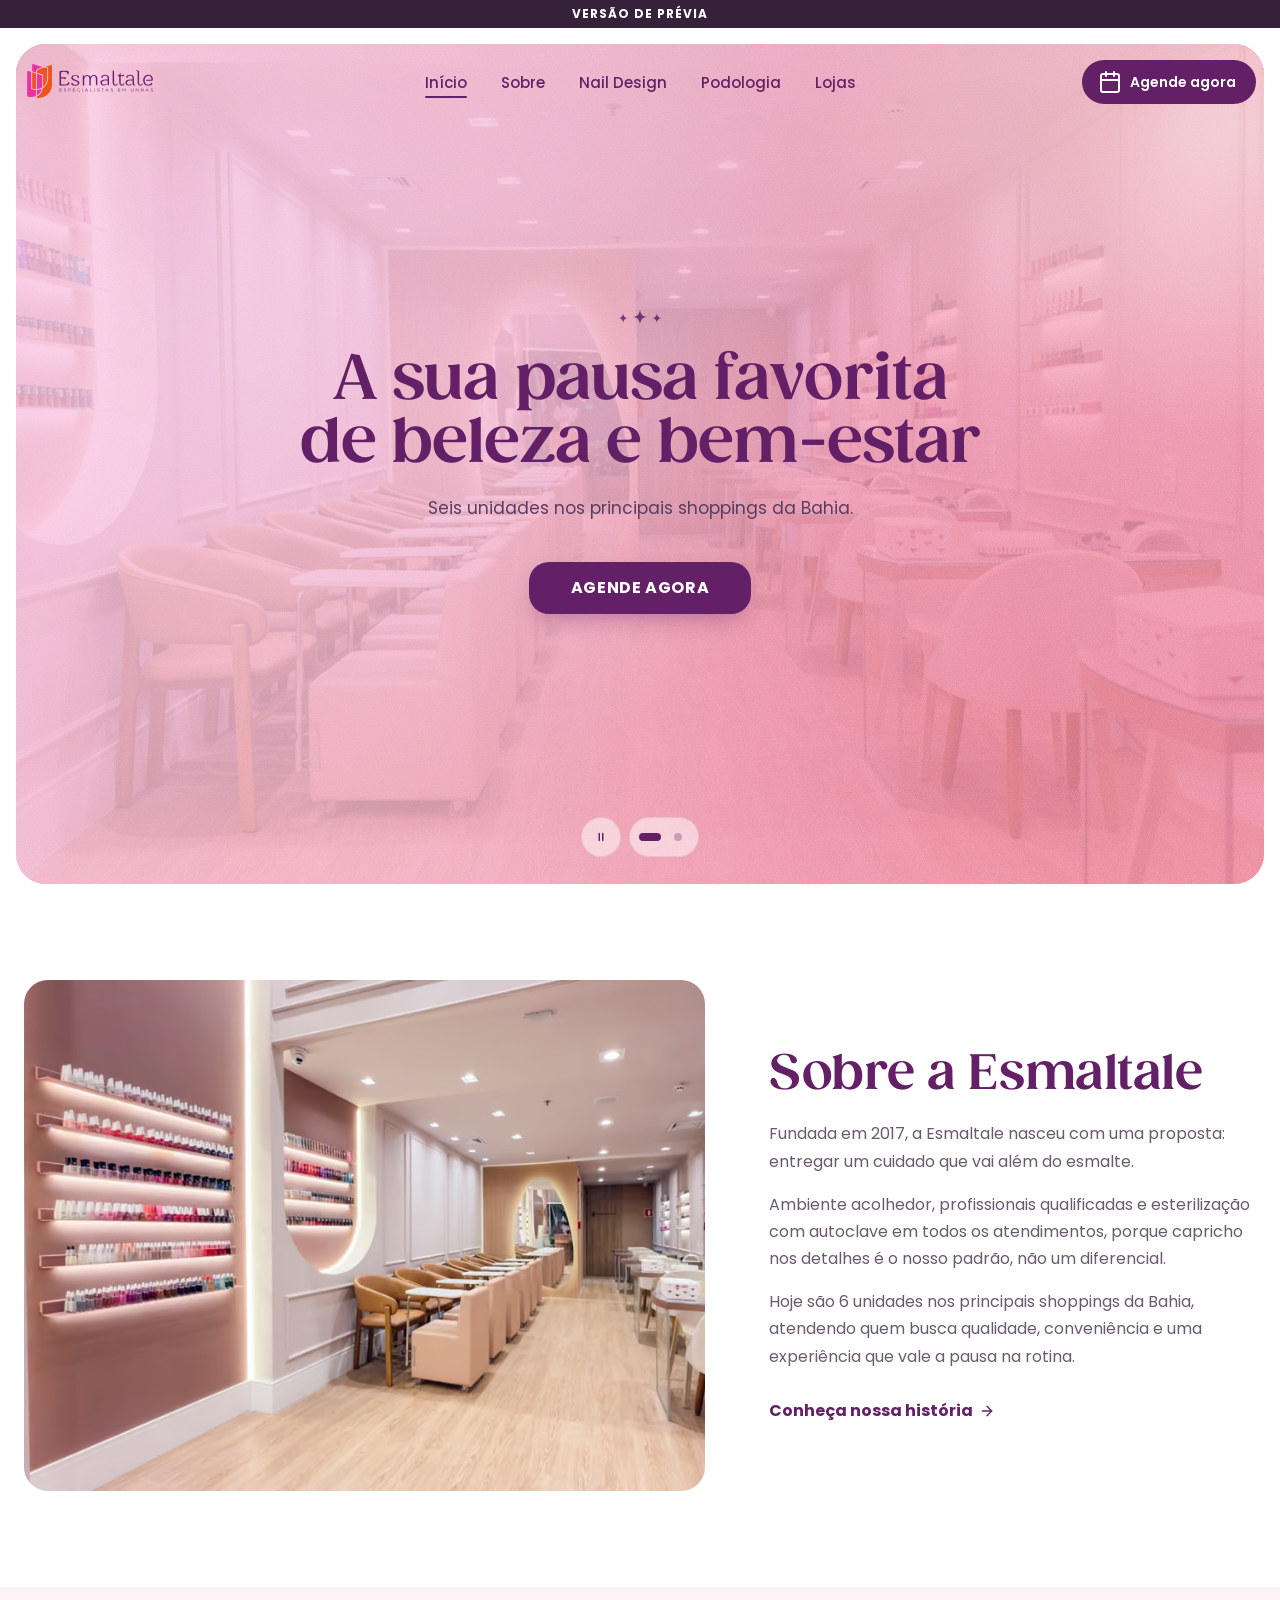
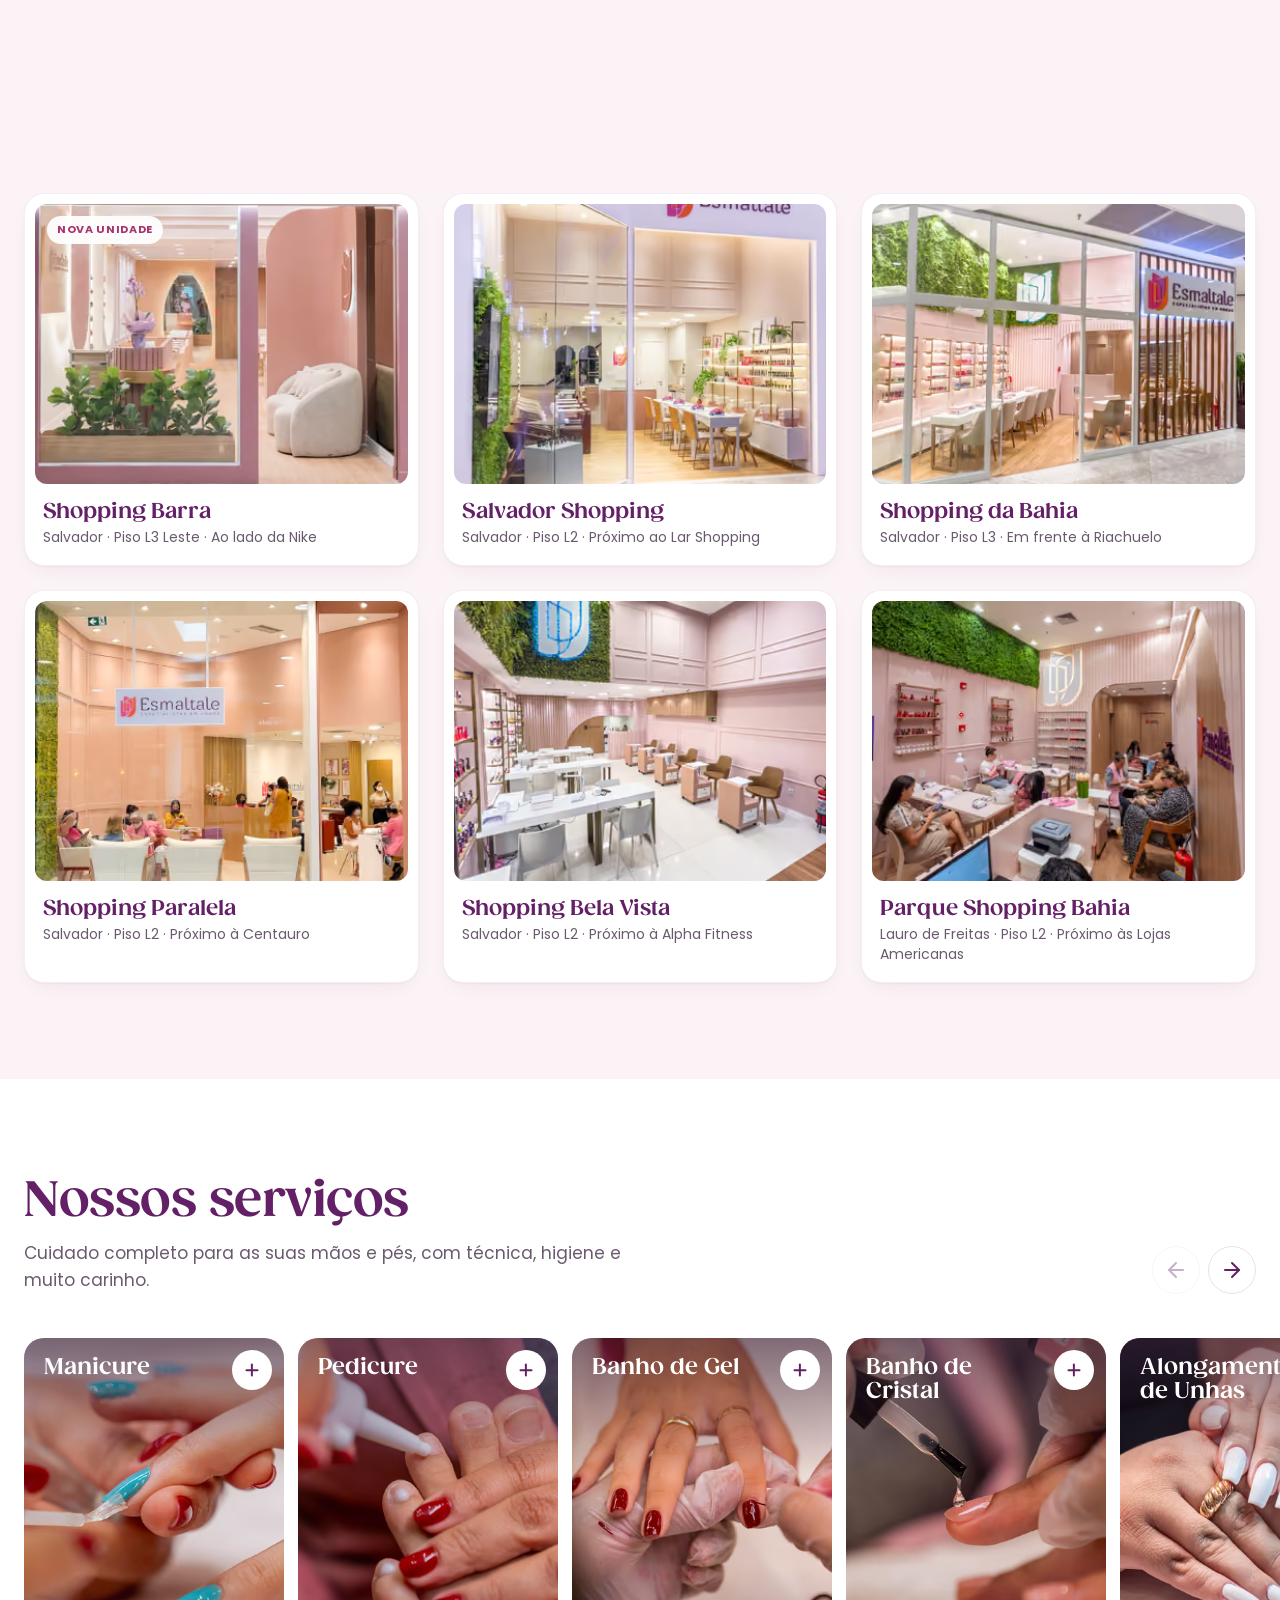
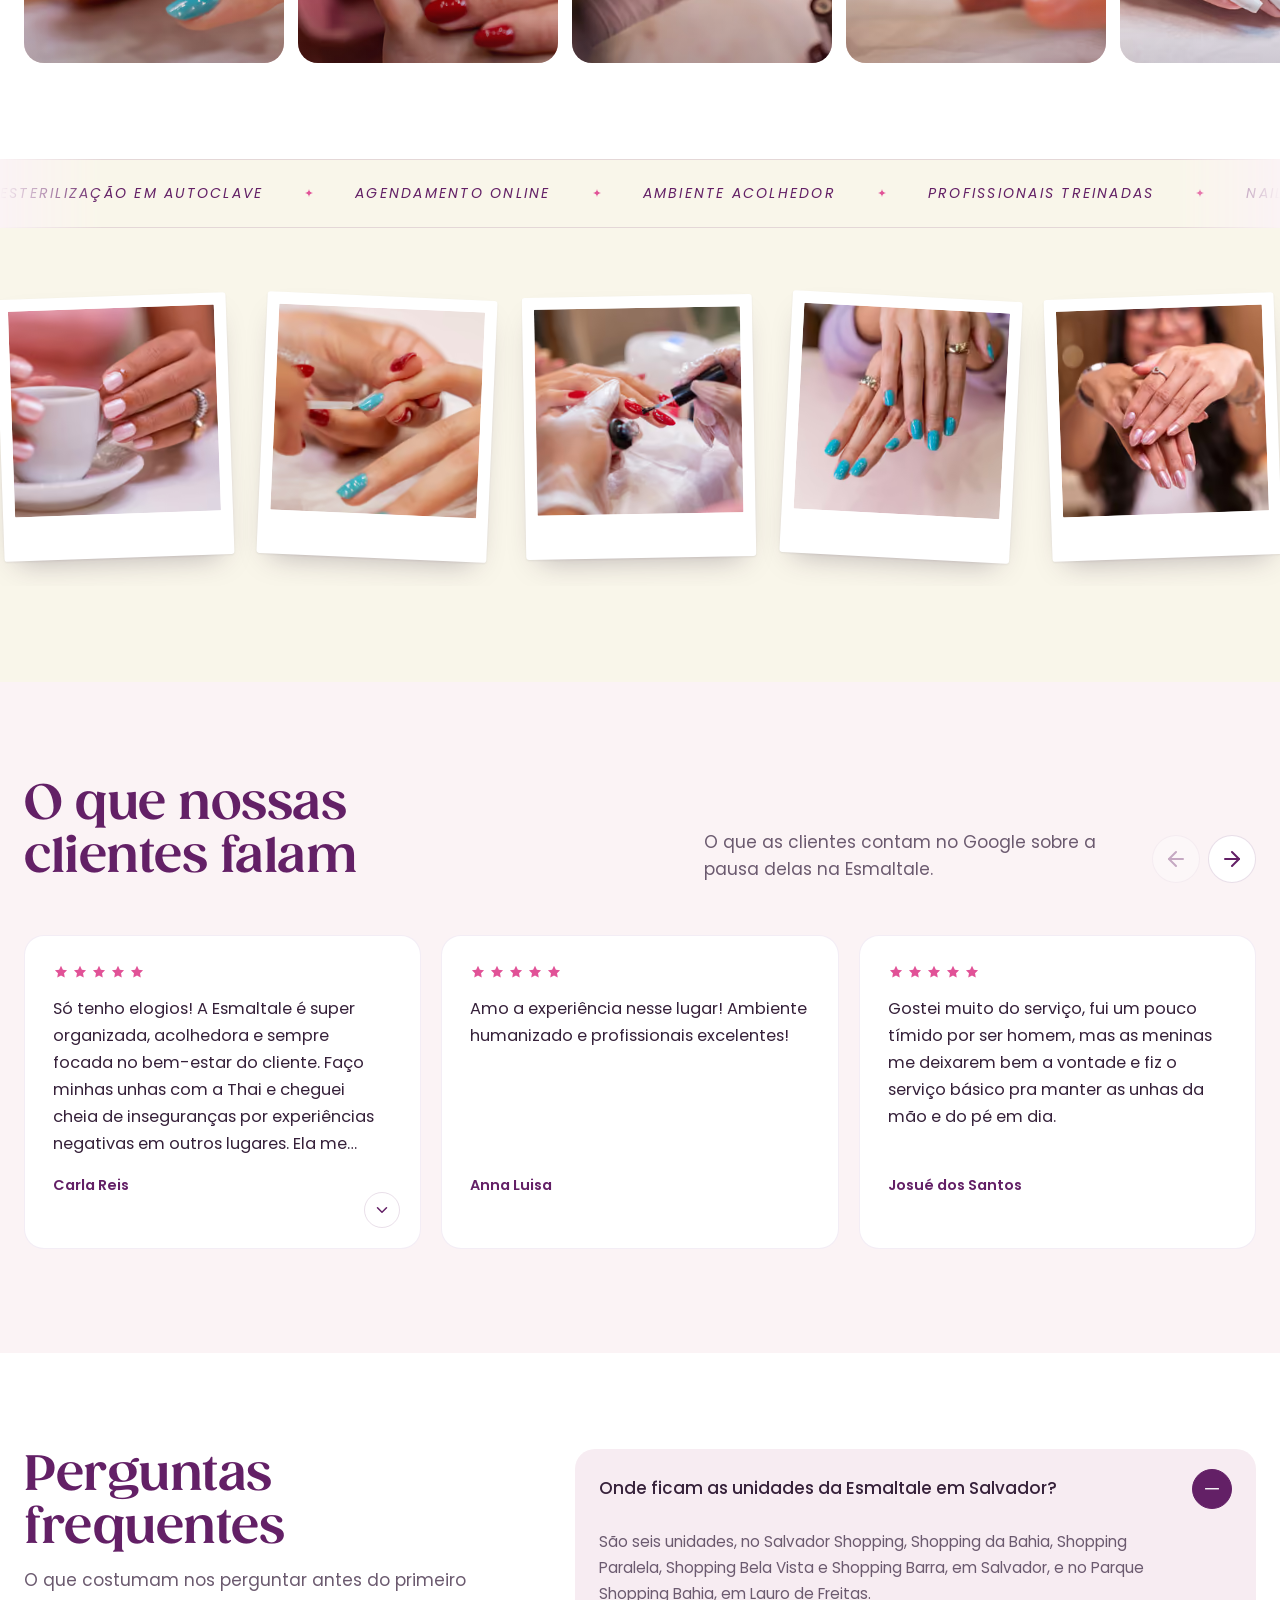
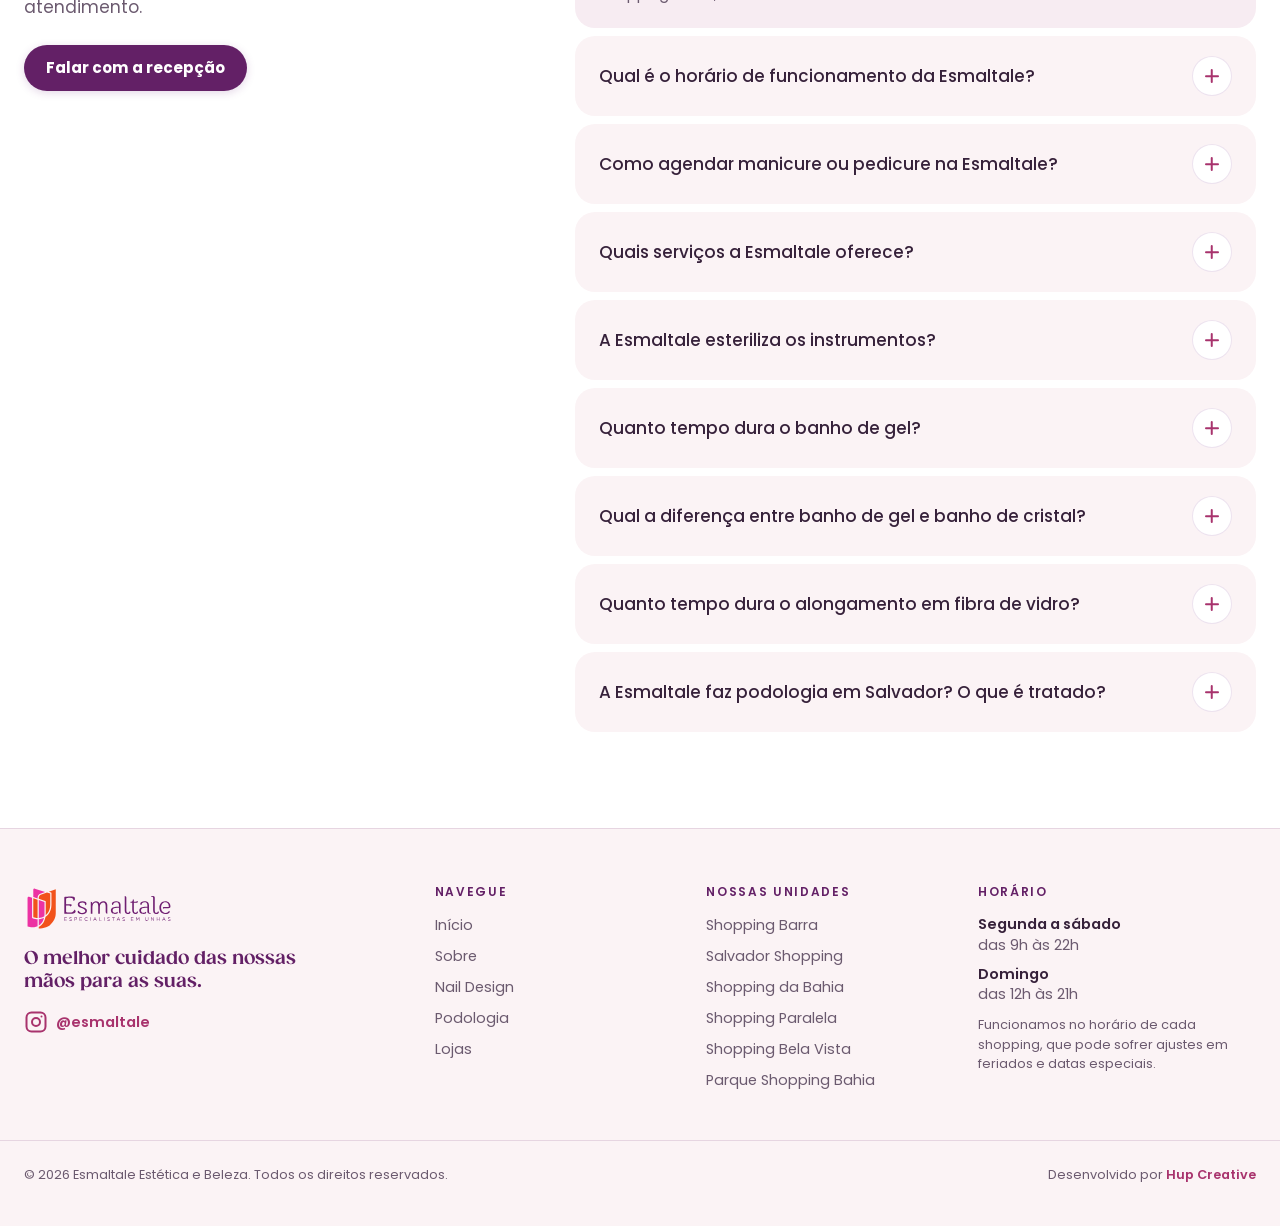
==== commit 027454b6: "Site preview gerado da main 8472b4c Nail Design no lugar de Nail Art, unhas postiças fora da página " ====
--- a/index.html
+++ b/index.html
@@ -1,4 +1,4 @@
-<!DOCTYPE html><html lang="pt-BR"><head><meta charset="utf-8"><meta name="viewport" content="width=device-width, initial-scale=1"><title>Esmaltale | Esmalteria em Salvador e Lauro de Freitas</title><meta name="description" content="Manicure, pedicure, nail art e podologia em seis unidades nos principais shoppings de Salvador e Lauro de Freitas. Agende online."><link rel="canonical" href="https://esmaltale.com.br/"><meta name="robots" content="index, follow, max-image-preview:large, max-snippet:-1, max-video-preview:-1"><script>document.documentElement.classList.add('js');</script><script>
+<!DOCTYPE html><html lang="pt-BR" class="is-preview"><head><meta charset="utf-8"><meta name="viewport" content="width=device-width, initial-scale=1"><title>Esmaltale | Esmalteria em Salvador e Lauro de Freitas</title><meta name="description" content="Manicure, pedicure, nail design e podologia em seis unidades nos principais shoppings de Salvador e Lauro de Freitas. Agende online."><link rel="canonical" href="https://esmaltale.com.br/"><meta name="robots" content="noindex, nofollow"><script>document.documentElement.classList.add('js');</script><script>
       addEventListener('pagereveal', function (e) {
         if (!e.viewTransition) return;
         var html = document.documentElement;
@@ -19,54 +19,6 @@
         vt.updateCallbackDone && vt.updateCallbackDone.catch(nada);
         vt.finished.catch(nada);
       });
-    </script><script>(function(){const ga4 = "G-G651HHSCPV";
-
-        window.dataLayer = window.dataLayer || [];
-        function gtag() {
-          dataLayer.push(arguments);
-        }
-        window.gtag = gtag;
-        gtag('js', new Date());
-        gtag('config', ga4);
-
-        (function (src) {
-          function carregar() {
-            var s = document.createElement('script');
-            s.async = true;
-            s.src = src;
-            document.head.appendChild(s);
-          }
-          function quandoOcioso() {
-            'requestIdleCallback' in window ? requestIdleCallback(carregar, { timeout: 2500 }) : setTimeout(carregar, 1200);
-          }
-          document.readyState === 'complete' ? quandoOcioso() : addEventListener('load', quandoOcioso, { once: true });
-        })('https://www.googletagmanager.com/gtag/js?id=' + ga4);
-      })();</script><script>(function(){const metaPixel = "798964139939818";
-
-        !(function (f, b, e, v, n) {
-          if (f.fbq) return;
-          n = f.fbq = function () {
-            n.callMethod ? n.callMethod.apply(n, arguments) : n.queue.push(arguments);
-          };
-          if (!f._fbq) f._fbq = n;
-          n.push = n;
-          n.loaded = !0;
-          n.version = '2.0';
-          n.queue = [];
-
-          function carregar() {
-            var t = b.createElement(e);
-            t.async = !0;
-            t.src = v;
-            b.head.appendChild(t);
-          }
-          function quandoOcioso() {
-            'requestIdleCallback' in f ? f.requestIdleCallback(carregar, { timeout: 2500 }) : setTimeout(carregar, 1200);
-          }
-          b.readyState === 'complete' ? quandoOcioso() : f.addEventListener('load', quandoOcioso, { once: true });
-        })(window, document, 'script', 'https://connect.facebook.net/en_US/fbevents.js');
-        fbq('init', metaPixel);
-        fbq('track', 'PageView');
-      })();</script><meta name="theme-color" content="#6B1F7C"><meta name="author" content="Esmaltale"><meta name="format-detection" content="telephone=no"><!-- O Google usa ícones em múltiplos de 48px (48, 96, 192); o .ico cobre navegadores antigos. --><link rel="icon" href="/favicon.ico" sizes="48x48"><link rel="icon" type="image/png" sizes="192x192" href="/favicon-192.png"><link rel="icon" type="image/png" sizes="96x96" href="/favicon-96.png"><link rel="icon" type="image/png" sizes="48x48" href="/favicon-48.png"><link rel="icon" type="image/png" sizes="32x32" href="/favicon-32.png"><link rel="apple-touch-icon" href="/apple-touch-icon.png"><link rel="preload" href="/_astro/gazpacho-bold.3yVyS3ha.woff2" as="font" type="font/woff2" crossorigin><link rel="alternate" type="text/plain" href="/llms.txt" title="Resumo do site para IAs (llms.txt)"><meta property="og:type" content="website"><meta property="og:locale" content="pt_BR"><meta property="og:site_name" content="Esmaltale"><meta property="og:title" content="Esmaltale | Esmalteria em Salvador e Lauro de Freitas"><meta property="og:description" content="Manicure, pedicure, nail art e podologia em seis unidades nos principais shoppings de Salvador e Lauro de Freitas. Agende online."><meta property="og:url" content="https://esmaltale.com.br/"><meta property="og:image" content="https://esmaltale.com.br/og-image.jpg"><meta property="og:image:secure_url" content="https://esmaltale.com.br/og-image.jpg"><meta property="og:image:type" content="image/jpeg"><meta property="og:image:width" content="1200"><meta property="og:image:height" content="630"><meta property="og:image:alt" content="Esmaltale: O melhor cuidado das nossas mãos para as suas."><meta name="twitter:card" content="summary_large_image"><meta name="twitter:title" content="Esmaltale | Esmalteria em Salvador e Lauro de Freitas"><meta name="twitter:description" content="Manicure, pedicure, nail art e podologia em seis unidades nos principais shoppings de Salvador e Lauro de Freitas. Agende online."><meta name="twitter:image" content="https://esmaltale.com.br/og-image.jpg"><meta name="twitter:image:alt" content="Esmaltale: O melhor cuidado das nossas mãos para as suas."><meta name="geo.region" content="BR-BA"><meta name="geo.placename" content="Salvador"><script type="application/ld+json">{"@context":"https://schema.org","@graph":[{"@type":"Organization","@id":"https://esmaltale.com.br/#organizacao","name":"Esmaltale","legalName":"Esmaltale Estética e Beleza","url":"https://esmaltale.com.br/","description":"Rede de esmalterias fundada em 2017 em Salvador, com seis unidades em shoppings de Salvador e Lauro de Freitas. Manicure, pedicure, alongamento de unhas, nail art, SPA dos pés e podologia, com instrumentos esterilizados em autoclave e agendamento online.","logo":{"@type":"ImageObject","@id":"https://esmaltale.com.br/#logo","url":"https://esmaltale.com.br/logo-esmaltale.png","width":1012,"height":278,"caption":"Esmaltale"},"image":{"@id":"https://esmaltale.com.br/#logo"},"slogan":"O melhor cuidado das nossas mãos para as suas.","foundingDate":"2017","foundingLocation":{"@type":"Place","name":"Salvador, Bahia, Brasil"},"areaServed":[{"@type":"City","name":"Salvador","containedInPlace":{"@type":"State","name":"Bahia"}},{"@type":"City","name":"Lauro de Freitas","containedInPlace":{"@type":"State","name":"Bahia"}}],"knowsAbout":["Manicure","Pedicure","Banho de Gel","Banho de Cristal","Alongamento de Unhas","Aplicação de Unhas Postiças","Nail Art","SPA dos Pés","Plástica dos Pés","Podologia","Esmalteria","Cuidado com as unhas","Esterilização em autoclave"],"knowsLanguage":"pt-BR","sameAs":["https://www.instagram.com/esmaltale"],"subOrganization":[{"@id":"https://esmaltale.com.br/lojas/#shopping-barra"},{"@id":"https://esmaltale.com.br/lojas/#salvador-shopping"},{"@id":"https://esmaltale.com.br/lojas/#shopping-da-bahia"},{"@id":"https://esmaltale.com.br/lojas/#shopping-paralela"},{"@id":"https://esmaltale.com.br/lojas/#shopping-bela-vista"},{"@id":"https://esmaltale.com.br/lojas/#parque-shopping-bahia"}],"hasOfferCatalog":{"@type":"OfferCatalog","@id":"https://esmaltale.com.br/#servicos","name":"Serviços Esmaltale","itemListElement":[{"@type":"Offer","position":1,"itemOffered":{"@type":"Service","name":"Manicure","description":"Cuidado completo com as unhas das mãos: limpeza, cutícula, lixamento e esmaltação com acabamento impecável.","provider":{"@id":"https://esmaltale.com.br/#organizacao"},"areaServed":[{"@type":"City","name":"Salvador","containedInPlace":{"@type":"State","name":"Bahia"}},{"@type":"City","name":"Lauro de Freitas","containedInPlace":{"@type":"State","name":"Bahia"}}]}},{"@type":"Offer","position":2,"itemOffered":{"@type":"Service","name":"Pedicure","description":"O mesmo rigor da manicure para os pés. Limpeza, cutícula, lixamento e esmaltação com atenção a cada detalhe.","provider":{"@id":"https://esmaltale.com.br/#organizacao"},"areaServed":[{"@type":"City","name":"Salvador","containedInPlace":{"@type":"State","name":"Bahia"}},{"@type":"City","name":"Lauro de Freitas","containedInPlace":{"@type":"State","name":"Bahia"}}]}},{"@type":"Offer","position":3,"itemOffered":{"@type":"Service","name":"Banho de Gel","description":"Esmaltação de longa duração com gel de alta qualidade. Brilho intenso e resistência para o dia a dia.","provider":{"@id":"https://esmaltale.com.br/#organizacao"},"areaServed":[{"@type":"City","name":"Salvador","containedInPlace":{"@type":"State","name":"Bahia"}},{"@type":"City","name":"Lauro de Freitas","containedInPlace":{"@type":"State","name":"Bahia"}}],"url":"https://esmaltale.com.br/nail-art/#banho-de-gel"}},{"@type":"Offer","position":4,"itemOffered":{"@type":"Service","name":"Banho de Cristal","description":"Esmaltação em gel que reforça a estrutura da unha natural, sem extensão. Resultado natural e duradouro.","provider":{"@id":"https://esmaltale.com.br/#organizacao"},"areaServed":[{"@type":"City","name":"Salvador","containedInPlace":{"@type":"State","name":"Bahia"}},{"@type":"City","name":"Lauro de Freitas","containedInPlace":{"@type":"State","name":"Bahia"}}],"url":"https://esmaltale.com.br/nail-art/#banho-de-cristal"}},{"@type":"Offer","position":5,"itemOffered":{"@type":"Service","name":"Alongamento de Unhas","description":"Extensão profissional com modelagem personalizada no formato que mais combina com você, sempre com refinamento e acabamento.","provider":{"@id":"https://esmaltale.com.br/#organizacao"},"areaServed":[{"@type":"City","name":"Salvador","containedInPlace":{"@type":"State","name":"Bahia"}},{"@type":"City","name":"Lauro de Freitas","containedInPlace":{"@type":"State","name":"Bahia"}}],"url":"https://esmaltale.com.br/nail-art/#fibra-de-vidro"}},{"@type":"Offer","position":6,"itemOffered":{"@type":"Service","name":"Aplicação de Unhas Postiças","description":"Solução rápida e elegante para quem quer unhas mais longas e perfeitas em qualquer ocasião.","provider":{"@id":"https://esmaltale.com.br/#organizacao"},"areaServed":[{"@type":"City","name":"Salvador","containedInPlace":{"@type":"State","name":"Bahia"}},{"@type":"City","name":"Lauro de Freitas","containedInPlace":{"@type":"State","name":"Bahia"}}],"url":"https://esmaltale.com.br/nail-art/#unhas-posticas"}},{"@type":"Offer","position":7,"itemOffered":{"@type":"Service","name":"Nail Art","description":"Designs exclusivos e personalizados. Do minimalismo às tendências mais ousadas para realçar o seu estilo.","provider":{"@id":"https://esmaltale.com.br/#organizacao"},"areaServed":[{"@type":"City","name":"Salvador","containedInPlace":{"@type":"State","name":"Bahia"}},{"@type":"City","name":"Lauro de Freitas","containedInPlace":{"@type":"State","name":"Bahia"}}],"url":"https://esmaltale.com.br/nail-art/"}},{"@type":"Offer","position":8,"itemOffered":{"@type":"Service","name":"SPA dos Pés","description":"Imersão relaxante com esfoliação, hidratação e massagem. Um momento só seu, do início ao fim.","provider":{"@id":"https://esmaltale.com.br/#organizacao"},"areaServed":[{"@type":"City","name":"Salvador","containedInPlace":{"@type":"State","name":"Bahia"}},{"@type":"City","name":"Lauro de Freitas","containedInPlace":{"@type":"State","name":"Bahia"}}]}},{"@type":"Offer","position":9,"itemOffered":{"@type":"Service","name":"Plástica dos Pés","description":"Tratamento intensivo para calcanhar e pele dos pés com resultados visíveis desde a primeira sessão.","provider":{"@id":"https://esmaltale.com.br/#organizacao"},"areaServed":[{"@type":"City","name":"Salvador","containedInPlace":{"@type":"State","name":"Bahia"}},{"@type":"City","name":"Lauro de Freitas","containedInPlace":{"@type":"State","name":"Bahia"}}]}},{"@type":"Offer","position":10,"itemOffered":{"@type":"Service","name":"Podologia","description":"Cuidado clínico com as unhas e a pele dos pés. Trata encravamentos, calos, fissuras e infecções com segurança e precisão.","provider":{"@id":"https://esmaltale.com.br/#organizacao"},"areaServed":[{"@type":"City","name":"Salvador","containedInPlace":{"@type":"State","name":"Bahia"}},{"@type":"City","name":"Lauro de Freitas","containedInPlace":{"@type":"State","name":"Bahia"}}],"url":"https://esmaltale.com.br/podologia/"}}]}},{"@type":"WebSite","@id":"https://esmaltale.com.br/#site","name":"Esmaltale","url":"https://esmaltale.com.br/","description":"Rede de esmalterias fundada em 2017 em Salvador, com seis unidades em shoppings de Salvador e Lauro de Freitas. Manicure, pedicure, alongamento de unhas, nail art, SPA dos pés e podologia, com instrumentos esterilizados em autoclave e agendamento online.","inLanguage":"pt-BR","publisher":{"@id":"https://esmaltale.com.br/#organizacao"},"about":{"@id":"https://esmaltale.com.br/#organizacao"}},{"@type":"WebPage","@id":"https://esmaltale.com.br/#pagina","url":"https://esmaltale.com.br/","name":"Esmaltale | Esmalteria em Salvador e Lauro de Freitas","description":"Manicure, pedicure, nail art e podologia em seis unidades nos principais shoppings de Salvador e Lauro de Freitas. Agende online.","inLanguage":"pt-BR","isPartOf":{"@id":"https://esmaltale.com.br/#site"},"about":{"@id":"https://esmaltale.com.br/#organizacao"},"publisher":{"@id":"https://esmaltale.com.br/#organizacao"},"dateModified":"2026-11-06","primaryImageOfPage":{"@type":"ImageObject","url":"https://esmaltale.com.br/og-image.jpg"},"image":"https://esmaltale.com.br/og-image.jpg","mainEntity":[{"@id":"https://esmaltale.com.br/#organizacao"},{"@id":"https://esmaltale.com.br/lojas/#shopping-barra"},{"@id":"https://esmaltale.com.br/lojas/#salvador-shopping"},{"@id":"https://esmaltale.com.br/lojas/#shopping-da-bahia"},{"@id":"https://esmaltale.com.br/lojas/#shopping-paralela"},{"@id":"https://esmaltale.com.br/lojas/#shopping-bela-vista"},{"@id":"https://esmaltale.com.br/lojas/#parque-shopping-bahia"}]},{"@type":"FAQPage","@id":"https://esmaltale.com.br/#perguntas","inLanguage":"pt-BR","mainEntity":[{"@type":"Question","name":"Onde ficam as unidades da Esmaltale em Salvador?","acceptedAnswer":{"@type":"Answer","text":"São seis unidades, no Salvador Shopping, Shopping da Bahia, Shopping Paralela, Shopping Bela Vista e Shopping Barra, em Salvador, e no Parque Shopping Bahia, em Lauro de Freitas."}},{"@type":"Question","name":"Qual é o horário de funcionamento da Esmaltale?","acceptedAnswer":{"@type":"Answer","text":"Segunda a sábado, das 9h às 22h. Domingo, das 12h às 21h. Funcionamos no horário de cada shopping, que pode sofrer ajustes em feriados e datas especiais."}},{"@type":"Question","name":"Como agendar manicure ou pedicure na Esmaltale?","acceptedAnswer":{"@type":"Answer","text":"O agendamento é online, pelo Trinks, ou pelo WhatsApp da recepção de cada unidade. Escolha a unidade mais perto de você e o horário que encaixa no seu dia."}},{"@type":"Question","name":"Quais serviços a Esmaltale oferece?","acceptedAnswer":{"@type":"Answer","text":"Manicure, pedicure, banho de gel, banho de cristal, alongamento de unhas, aplicação de unhas postiças, nail art, SPA dos pés, plástica dos pés e podologia."}},{"@type":"Question","name":"A Esmaltale esteriliza os instrumentos?","acceptedAnswer":{"@type":"Answer","text":"Sim. Em todas as unidades, os instrumentos passam pela autoclave antes de qualquer atendimento."}},{"@type":"Question","name":"Quanto tempo dura o banho de gel?","acceptedAnswer":{"@type":"Answer","text":"Com os cuidados adequados, o banho de gel dura em média duas a três semanas sem lascar. Por ser curado sob luz LED, o gel adere melhor à superfície da unha e resiste mais ao contato com água e ao uso cotidiano do que o esmalte tradicional."}},{"@type":"Question","name":"Qual a diferença entre banho de gel e banho de cristal?","acceptedAnswer":{"@type":"Answer","text":"As duas técnicas utilizam gel e oferecem durabilidade superior ao esmalte convencional. A diferença está no propósito: o banho de gel foca na cor e no brilho, com uma variedade ampla de tons disponíveis. O banho de cristal foca no reforço da estrutura da unha natural. Para quem quer cor duradoura, o banho de gel é a escolha certa."}},{"@type":"Question","name":"Quanto tempo dura o alongamento em fibra de vidro?","acceptedAnswer":{"@type":"Answer","text":"Com os cuidados adequados, o alongamento em fibra de vidro dura em média três a quatro semanas antes de precisar de manutenção. A extensão não lasca com facilidade e mantém o acabamento por mais tempo do que outros serviços similares."}},{"@type":"Question","name":"A Esmaltale faz podologia em Salvador? O que é tratado?","acceptedAnswer":{"@type":"Answer","text":"Sim. A podologia trata unhas encravadas, calos e hiperqueratose, fissuras e rachaduras, infecções e micoses, e bolhas e úlceras. O serviço é realizado por profissionais treinadas, com instrumentos esterilizados em autoclave antes de cada atendimento, nas unidades de Salvador e Lauro de Freitas."}}]},{"@type":["BeautySalon","NailSalon"],"@id":"https://esmaltale.com.br/lojas/#shopping-barra","name":"Esmaltale Shopping Barra","description":"Esmalteria Esmaltale no Shopping Barra, em Salvador (Piso L3 Leste · Ao lado da Nike): manicure, pedicure, alongamento, nail art, SPA dos pés e podologia.","parentOrganization":{"@id":"https://esmaltale.com.br/#organizacao"},"brand":{"@id":"https://esmaltale.com.br/#organizacao"},"url":"https://esmaltale.com.br/lojas/#shopping-barra","logo":{"@id":"https://esmaltale.com.br/#logo"},"image":"https://esmaltale.com.br/_astro/shopping-barra.DRvl4hel_Z1ttJGO.jpg","telephone":"+5571999494089","address":{"@type":"PostalAddress","streetAddress":"Av. Centenário, 2992, Piso L3 Leste","addressNeighborhood":"Chame-Chame","addressLocality":"Salvador","addressRegion":"BA","postalCode":"40155-151","addressCountry":"BR"},"containedInPlace":{"@type":"ShoppingCenter","name":"Shopping Barra","address":{"@type":"PostalAddress","streetAddress":"Av. Centenário, 2992","addressLocality":"Salvador","addressRegion":"BA","postalCode":"40155-151","addressCountry":"BR"}},"geo":{"@type":"GeoCoordinates","latitude":-13.0071675,"longitude":-38.5247271},"hasMap":"https://www.google.com/maps?cid=7693819465966985537","areaServed":{"@type":"City","name":"Salvador"},"openingHoursSpecification":[{"@type":"OpeningHoursSpecification","dayOfWeek":["Monday","Tuesday","Wednesday","Thursday","Friday","Saturday"],"opens":"09:00","closes":"22:00"},{"@type":"OpeningHoursSpecification","dayOfWeek":["Sunday"],"opens":"12:00","closes":"21:00"}],"currenciesAccepted":"BRL","knowsLanguage":"pt-BR","hasOfferCatalog":{"@id":"https://esmaltale.com.br/#servicos"},"contactPoint":{"@type":"ContactPoint","contactType":"agendamento","telephone":"+5571999494089","url":"https://wa.me/5571999494089","availableLanguage":"pt-BR"},"sameAs":["https://www.google.com/maps?cid=7693819465966985537","https://www.trinks.com/esmaltale-shopping-barra"],"potentialAction":{"@type":"ReserveAction","name":"Agendar pelo Trinks","target":{"@type":"EntryPoint","urlTemplate":"https://www.trinks.com/esmaltale-shopping-barra","inLanguage":"pt-BR"}}},{"@type":["BeautySalon","NailSalon"],"@id":"https://esmaltale.com.br/lojas/#salvador-shopping","name":"Esmaltale Salvador Shopping","description":"Esmalteria Esmaltale no Salvador Shopping, em Salvador (Piso L2 · Próximo ao Lar Shopping): manicure, pedicure, alongamento, nail art, SPA dos pés e podologia.","parentOrganization":{"@id":"https://esmaltale.com.br/#organizacao"},"brand":{"@id":"https://esmaltale.com.br/#organizacao"},"url":"https://esmaltale.com.br/lojas/#salvador-shopping","logo":{"@id":"https://esmaltale.com.br/#logo"},"image":"https://esmaltale.com.br/_astro/salvador-shopping.BZX32VnW_Z239For.jpg","telephone":"+557132725842","address":{"@type":"PostalAddress","streetAddress":"Av. Tancredo Neves, 3133, Piso L2","addressNeighborhood":"Caminho das Árvores","addressLocality":"Salvador","addressRegion":"BA","postalCode":"41820-020","addressCountry":"BR"},"containedInPlace":{"@type":"ShoppingCenter","name":"Salvador Shopping","address":{"@type":"PostalAddress","streetAddress":"Av. Tancredo Neves, 3133","addressLocality":"Salvador","addressRegion":"BA","postalCode":"41820-020","addressCountry":"BR"}},"geo":{"@type":"GeoCoordinates","latitude":-12.9785509,"longitude":-38.4541098},"hasMap":"https://www.google.com/maps?cid=7686953596061038359","areaServed":{"@type":"City","name":"Salvador"},"openingHoursSpecification":[{"@type":"OpeningHoursSpecification","dayOfWeek":["Monday","Tuesday","Wednesday","Thursday","Friday","Saturday"],"opens":"09:00","closes":"22:00"},{"@type":"OpeningHoursSpecification","dayOfWeek":["Sunday"],"opens":"12:00","closes":"21:00"}],"currenciesAccepted":"BRL","knowsLanguage":"pt-BR","hasOfferCatalog":{"@id":"https://esmaltale.com.br/#servicos"},"contactPoint":{"@type":"ContactPoint","contactType":"agendamento","telephone":"+5571993016341","url":"https://wa.me/5571993016341","availableLanguage":"pt-BR"},"sameAs":["https://www.google.com/maps?cid=7686953596061038359","https://www.trinks.com/esmaltalesalvadorshopping","https://loja.esmaltale.com.br/conheca/salvadorshopping"],"potentialAction":{"@type":"ReserveAction","name":"Agendar pelo Trinks","target":{"@type":"EntryPoint","urlTemplate":"https://www.trinks.com/esmaltalesalvadorshopping","inLanguage":"pt-BR"}}},{"@type":["BeautySalon","NailSalon"],"@id":"https://esmaltale.com.br/lojas/#shopping-da-bahia","name":"Esmaltale Shopping da Bahia","description":"Esmalteria Esmaltale no Shopping da Bahia, em Salvador (Piso L3 · Em frente à Riachuelo): manicure, pedicure, alongamento, nail art, SPA dos pés e podologia.","parentOrganization":{"@id":"https://esmaltale.com.br/#organizacao"},"brand":{"@id":"https://esmaltale.com.br/#organizacao"},"url":"https://esmaltale.com.br/lojas/#shopping-da-bahia","logo":{"@id":"https://esmaltale.com.br/#logo"},"image":"https://esmaltale.com.br/_astro/shopping-da-bahia.BCdLF40N_Z1iis1s.jpg","telephone":"+5571999231497","address":{"@type":"PostalAddress","streetAddress":"Av. Tancredo Neves, 148, Piso L3","addressNeighborhood":"Caminho das Árvores","addressLocality":"Salvador","addressRegion":"BA","postalCode":"41820-020","addressCountry":"BR"},"containedInPlace":{"@type":"ShoppingCenter","name":"Shopping da Bahia","address":{"@type":"PostalAddress","streetAddress":"Av. Tancredo Neves, 148","addressLocality":"Salvador","addressRegion":"BA","postalCode":"41820-020","addressCountry":"BR"}},"geo":{"@type":"GeoCoordinates","latitude":-12.9817061,"longitude":-38.4646255},"hasMap":"https://www.google.com/maps?cid=3673152592179540768","areaServed":{"@type":"City","name":"Salvador"},"openingHoursSpecification":[{"@type":"OpeningHoursSpecification","dayOfWeek":["Monday","Tuesday","Wednesday","Thursday","Friday","Saturday"],"opens":"09:00","closes":"22:00"},{"@type":"OpeningHoursSpecification","dayOfWeek":["Sunday"],"opens":"12:00","closes":"21:00"}],"currenciesAccepted":"BRL","knowsLanguage":"pt-BR","hasOfferCatalog":{"@id":"https://esmaltale.com.br/#servicos"},"contactPoint":{"@type":"ContactPoint","contactType":"agendamento","telephone":"+5571999231497","url":"https://wa.me/5571999231497","availableLanguage":"pt-BR"},"sameAs":["https://www.google.com/maps?cid=3673152592179540768","https://www.trinks.com/esmaltale-shopping-da-bahia-","https://loja.esmaltale.com.br/conheca/shoppingdabahia"],"potentialAction":{"@type":"ReserveAction","name":"Agendar pelo Trinks","target":{"@type":"EntryPoint","urlTemplate":"https://www.trinks.com/esmaltale-shopping-da-bahia-","inLanguage":"pt-BR"}}},{"@type":["BeautySalon","NailSalon"],"@id":"https://esmaltale.com.br/lojas/#shopping-paralela","name":"Esmaltale Shopping Paralela","description":"Esmalteria Esmaltale no Shopping Paralela, em Salvador (Piso L2 · Loja C213 · Próximo à Centauro): manicure, pedicure, alongamento, nail art, SPA dos pés e podologia.","parentOrganization":{"@id":"https://esmaltale.com.br/#organizacao"},"brand":{"@id":"https://esmaltale.com.br/#organizacao"},"url":"https://esmaltale.com.br/lojas/#shopping-paralela","logo":{"@id":"https://esmaltale.com.br/#logo"},"image":"https://esmaltale.com.br/_astro/shopping-paralela.I9VgSTXT_Z15roR4.jpg","telephone":"+557133661678","address":{"@type":"PostalAddress","streetAddress":"Av. Luís Viana, 8544, Piso L2, Loja C213","addressNeighborhood":"Paralela","addressLocality":"Salvador","addressRegion":"BA","postalCode":"41730-101","addressCountry":"BR"},"containedInPlace":{"@type":"ShoppingCenter","name":"Shopping Paralela","address":{"@type":"PostalAddress","streetAddress":"Av. Luís Viana, 8544","addressLocality":"Salvador","addressRegion":"BA","postalCode":"41730-101","addressCountry":"BR"}},"geo":{"@type":"GeoCoordinates","latitude":-12.9366876,"longitude":-38.3945855},"hasMap":"https://www.google.com/maps?cid=1865418680387577062","areaServed":{"@type":"City","name":"Salvador"},"openingHoursSpecification":[{"@type":"OpeningHoursSpecification","dayOfWeek":["Monday","Tuesday","Wednesday","Thursday","Friday","Saturday"],"opens":"09:00","closes":"22:00"},{"@type":"OpeningHoursSpecification","dayOfWeek":["Sunday"],"opens":"12:00","closes":"21:00"}],"currenciesAccepted":"BRL","knowsLanguage":"pt-BR","hasOfferCatalog":{"@id":"https://esmaltale.com.br/#servicos"},"contactPoint":{"@type":"ContactPoint","contactType":"agendamento","telephone":"+5571991152859","url":"https://wa.me/5571991152859","availableLanguage":"pt-BR"},"sameAs":["https://www.google.com/maps?cid=1865418680387577062","https://www.trinks.com/esmaltale-shop-paralela","https://loja.esmaltale.com.br/conheca/shoppingparalela"],"potentialAction":{"@type":"ReserveAction","name":"Agendar pelo Trinks","target":{"@type":"EntryPoint","urlTemplate":"https://www.trinks.com/esmaltale-shop-paralela","inLanguage":"pt-BR"}}},{"@type":["BeautySalon","NailSalon"],"@id":"https://esmaltale.com.br/lojas/#shopping-bela-vista","name":"Esmaltale Shopping Bela Vista","description":"Esmalteria Esmaltale no Shopping Bela Vista, em Salvador (Piso L2 · Próximo à Alpha Fitness): manicure, pedicure, alongamento, nail art, SPA dos pés e podologia.","parentOrganization":{"@id":"https://esmaltale.com.br/#organizacao"},"brand":{"@id":"https://esmaltale.com.br/#organizacao"},"url":"https://esmaltale.com.br/lojas/#shopping-bela-vista","logo":{"@id":"https://esmaltale.com.br/#logo"},"image":"https://esmaltale.com.br/_astro/shopping-bela-vista.RmHpDEH2_ZMXTFr.jpg","telephone":"+557134508098","address":{"@type":"PostalAddress","streetAddress":"Al. Euvaldo Luz, 92, Piso L2","addressNeighborhood":"Horto Bela Vista","addressLocality":"Salvador","addressRegion":"BA","postalCode":"41100-000","addressCountry":"BR"},"containedInPlace":{"@type":"ShoppingCenter","name":"Shopping Bela Vista","address":{"@type":"PostalAddress","streetAddress":"Al. Euvaldo Luz, 92","addressLocality":"Salvador","addressRegion":"BA","postalCode":"41100-000","addressCountry":"BR"}},"geo":{"@type":"GeoCoordinates","latitude":-12.9704379,"longitude":-38.4742036},"hasMap":"https://www.google.com/maps?cid=11797337463690376936","areaServed":{"@type":"City","name":"Salvador"},"openingHoursSpecification":[{"@type":"OpeningHoursSpecification","dayOfWeek":["Monday","Tuesday","Wednesday","Thursday","Friday","Saturday"],"opens":"09:00","closes":"22:00"},{"@type":"OpeningHoursSpecification","dayOfWeek":["Sunday"],"opens":"12:00","closes":"21:00"}],"currenciesAccepted":"BRL","knowsLanguage":"pt-BR","hasOfferCatalog":{"@id":"https://esmaltale.com.br/#servicos"},"contactPoint":{"@type":"ContactPoint","contactType":"agendamento","telephone":"+5571997002950","url":"https://wa.me/5571997002950","availableLanguage":"pt-BR"},"sameAs":["https://www.google.com/maps?cid=11797337463690376936","https://www.trinks.com/esmaltale-shopping-bela-vista","https://loja.esmaltale.com.br/conheca/shoppingbelavista"],"potentialAction":{"@type":"ReserveAction","name":"Agendar pelo Trinks","target":{"@type":"EntryPoint","urlTemplate":"https://www.trinks.com/esmaltale-shopping-bela-vista","inLanguage":"pt-BR"}}},{"@type":["BeautySalon","NailSalon"],"@id":"https://esmaltale.com.br/lojas/#parque-shopping-bahia","name":"Esmaltale Parque Shopping Bahia","description":"Esmalteria Esmaltale no Parque Shopping Bahia, em Lauro de Freitas (Piso L2 · Próximo às Lojas Americanas): manicure, pedicure, alongamento, nail art, SPA dos pés e podologia.","parentOrganization":{"@id":"https://esmaltale.com.br/#organizacao"},"brand":{"@id":"https://esmaltale.com.br/#organizacao"},"url":"https://esmaltale.com.br/lojas/#parque-shopping-bahia","logo":{"@id":"https://esmaltale.com.br/#logo"},"image":"https://esmaltale.com.br/_astro/parque-shopping-bahia.ALylXDoR_1guLSz.jpg","telephone":"+5571983259511","address":{"@type":"PostalAddress","streetAddress":"Av. Santos Dumont, 4360, Piso L2","addressLocality":"Lauro de Freitas","addressRegion":"BA","postalCode":"42702-400","addressCountry":"BR"},"containedInPlace":{"@type":"ShoppingCenter","name":"Parque Shopping Bahia","address":{"@type":"PostalAddress","streetAddress":"Av. Santos Dumont, 4360","addressLocality":"Lauro de Freitas","addressRegion":"BA","postalCode":"42702-400","addressCountry":"BR"}},"geo":{"@type":"GeoCoordinates","latitude":-12.8884395,"longitude":-38.318028},"hasMap":"https://www.google.com/maps?cid=17028121796568796822","areaServed":{"@type":"City","name":"Lauro de Freitas"},"openingHoursSpecification":[{"@type":"OpeningHoursSpecification","dayOfWeek":["Monday","Tuesday","Wednesday","Thursday","Friday","Saturday"],"opens":"09:00","closes":"22:00"},{"@type":"OpeningHoursSpecification","dayOfWeek":["Sunday"],"opens":"12:00","closes":"21:00"}],"currenciesAccepted":"BRL","knowsLanguage":"pt-BR","hasOfferCatalog":{"@id":"https://esmaltale.com.br/#servicos"},"contactPoint":{"@type":"ContactPoint","contactType":"agendamento","telephone":"+5571983259511","url":"https://wa.me/5571983259511","availableLanguage":"pt-BR"},"sameAs":["https://www.google.com/maps?cid=17028121796568796822","https://www.trinks.com/esmaltale-salvador-norte-shopping","https://loja.esmaltale.com.br/conheca/parqueshoppingbahia"],"potentialAction":{"@type":"ReserveAction","name":"Agendar pelo Trinks","target":{"@type":"EntryPoint","urlTemplate":"https://www.trinks.com/esmaltale-salvador-norte-shopping","inLanguage":"pt-BR"}}}]}</script><link rel="stylesheet" href="/_astro/BaseLayout.DVXbwnxV.css"><link rel="stylesheet" href="/_astro/index.xwF2GRtd.css"><style>.brilhos[data-astro-cid-b4bn367k]{z-index:0;pointer-events:none;position:absolute;inset:0}.brilhos__item[data-astro-cid-b4bn367k]{opacity:0;animation:4.2s ease-in-out infinite brilhoPisca;position:absolute;transform:translate(-50%,-50%)scale(.4)}.brilhos--roxo[data-astro-cid-b4bn367k]{fill:var(--color-purple)}.brilhos--rosa[data-astro-cid-b4bn367k]{fill:var(--color-pink)}.brilhos--branco[data-astro-cid-b4bn367k]{fill:var(--color-white)}@keyframes brilhoPisca{0%,to{opacity:0;transform:translate(-50%,-50%)scale(.4)rotate(0)}45%,55%{opacity:.85;transform:translate(-50%,-50%)scale(1)rotate(20deg)}}@media (prefers-reduced-motion:reduce){.brilhos__item[data-astro-cid-b4bn367k]{opacity:.5;animation:none;transform:translate(-50%,-50%)}}
+    </script><meta name="theme-color" content="#6B1F7C"><meta name="author" content="Esmaltale"><meta name="format-detection" content="telephone=no"><!-- O Google usa ícones em múltiplos de 48px (48, 96, 192); o .ico cobre navegadores antigos. --><link rel="icon" href="/favicon.ico" sizes="48x48"><link rel="icon" type="image/png" sizes="192x192" href="/favicon-192.png"><link rel="icon" type="image/png" sizes="96x96" href="/favicon-96.png"><link rel="icon" type="image/png" sizes="48x48" href="/favicon-48.png"><link rel="icon" type="image/png" sizes="32x32" href="/favicon-32.png"><link rel="apple-touch-icon" href="/apple-touch-icon.png"><link rel="preload" href="/_astro/gazpacho-bold.3yVyS3ha.woff2" as="font" type="font/woff2" crossorigin><link rel="alternate" type="text/plain" href="/llms.txt" title="Resumo do site para IAs (llms.txt)"><meta property="og:type" content="website"><meta property="og:locale" content="pt_BR"><meta property="og:site_name" content="Esmaltale"><meta property="og:title" content="Esmaltale | Esmalteria em Salvador e Lauro de Freitas"><meta property="og:description" content="Manicure, pedicure, nail design e podologia em seis unidades nos principais shoppings de Salvador e Lauro de Freitas. Agende online."><meta property="og:url" content="https://esmaltale.com.br/"><meta property="og:image" content="https://esmaltale.com.br/og-image.jpg"><meta property="og:image:secure_url" content="https://esmaltale.com.br/og-image.jpg"><meta property="og:image:type" content="image/jpeg"><meta property="og:image:width" content="1200"><meta property="og:image:height" content="630"><meta property="og:image:alt" content="Esmaltale: O melhor cuidado das nossas mãos para as suas."><meta name="twitter:card" content="summary_large_image"><meta name="twitter:title" content="Esmaltale | Esmalteria em Salvador e Lauro de Freitas"><meta name="twitter:description" content="Manicure, pedicure, nail design e podologia em seis unidades nos principais shoppings de Salvador e Lauro de Freitas. Agende online."><meta name="twitter:image" content="https://esmaltale.com.br/og-image.jpg"><meta name="twitter:image:alt" content="Esmaltale: O melhor cuidado das nossas mãos para as suas."><meta name="geo.region" content="BR-BA"><meta name="geo.placename" content="Salvador"><script type="application/ld+json">{"@context":"https://schema.org","@graph":[{"@type":"Organization","@id":"https://esmaltale.com.br/#organizacao","name":"Esmaltale","legalName":"Esmaltale Estética e Beleza","url":"https://esmaltale.com.br/","description":"Rede de esmalterias fundada em 2017 em Salvador, com seis unidades em shoppings de Salvador e Lauro de Freitas. Manicure, pedicure, alongamento de unhas, nail design, SPA dos pés e podologia, com instrumentos esterilizados em autoclave e agendamento online.","logo":{"@type":"ImageObject","@id":"https://esmaltale.com.br/#logo","url":"https://esmaltale.com.br/logo-esmaltale.png","width":1012,"height":278,"caption":"Esmaltale"},"image":{"@id":"https://esmaltale.com.br/#logo"},"slogan":"O melhor cuidado das nossas mãos para as suas.","foundingDate":"2017","foundingLocation":{"@type":"Place","name":"Salvador, Bahia, Brasil"},"areaServed":[{"@type":"City","name":"Salvador","containedInPlace":{"@type":"State","name":"Bahia"}},{"@type":"City","name":"Lauro de Freitas","containedInPlace":{"@type":"State","name":"Bahia"}}],"knowsAbout":["Manicure","Pedicure","Banho de Gel","Banho de Cristal","Alongamento de Unhas","Aplicação de Unhas Postiças","Nail Design","SPA dos Pés","Plástica dos Pés","Podologia","Esmalteria","Cuidado com as unhas","Esterilização em autoclave"],"knowsLanguage":"pt-BR","sameAs":["https://www.instagram.com/esmaltale"],"subOrganization":[{"@id":"https://esmaltale.com.br/lojas/#shopping-barra"},{"@id":"https://esmaltale.com.br/lojas/#salvador-shopping"},{"@id":"https://esmaltale.com.br/lojas/#shopping-da-bahia"},{"@id":"https://esmaltale.com.br/lojas/#shopping-paralela"},{"@id":"https://esmaltale.com.br/lojas/#shopping-bela-vista"},{"@id":"https://esmaltale.com.br/lojas/#parque-shopping-bahia"}],"hasOfferCatalog":{"@type":"OfferCatalog","@id":"https://esmaltale.com.br/#servicos","name":"Serviços Esmaltale","itemListElement":[{"@type":"Offer","position":1,"itemOffered":{"@type":"Service","name":"Manicure","description":"Cuidado completo com as unhas das mãos: limpeza, cutícula, lixamento e esmaltação com acabamento impecável.","provider":{"@id":"https://esmaltale.com.br/#organizacao"},"areaServed":[{"@type":"City","name":"Salvador","containedInPlace":{"@type":"State","name":"Bahia"}},{"@type":"City","name":"Lauro de Freitas","containedInPlace":{"@type":"State","name":"Bahia"}}]}},{"@type":"Offer","position":2,"itemOffered":{"@type":"Service","name":"Pedicure","description":"O mesmo rigor da manicure para os pés. Limpeza, cutícula, lixamento e esmaltação com atenção a cada detalhe.","provider":{"@id":"https://esmaltale.com.br/#organizacao"},"areaServed":[{"@type":"City","name":"Salvador","containedInPlace":{"@type":"State","name":"Bahia"}},{"@type":"City","name":"Lauro de Freitas","containedInPlace":{"@type":"State","name":"Bahia"}}]}},{"@type":"Offer","position":3,"itemOffered":{"@type":"Service","name":"Banho de Gel","description":"Esmaltação de longa duração com gel de alta qualidade. Brilho intenso e resistência para o dia a dia.","provider":{"@id":"https://esmaltale.com.br/#organizacao"},"areaServed":[{"@type":"City","name":"Salvador","containedInPlace":{"@type":"State","name":"Bahia"}},{"@type":"City","name":"Lauro de Freitas","containedInPlace":{"@type":"State","name":"Bahia"}}],"url":"https://esmaltale.com.br/nail-design/#banho-de-gel"}},{"@type":"Offer","position":4,"itemOffered":{"@type":"Service","name":"Banho de Cristal","description":"Esmaltação em gel que reforça a estrutura da unha natural, sem extensão. Resultado natural e duradouro.","provider":{"@id":"https://esmaltale.com.br/#organizacao"},"areaServed":[{"@type":"City","name":"Salvador","containedInPlace":{"@type":"State","name":"Bahia"}},{"@type":"City","name":"Lauro de Freitas","containedInPlace":{"@type":"State","name":"Bahia"}}],"url":"https://esmaltale.com.br/nail-design/#banho-de-cristal"}},{"@type":"Offer","position":5,"itemOffered":{"@type":"Service","name":"Alongamento de Unhas","description":"Extensão profissional com modelagem personalizada no formato que mais combina com você, sempre com refinamento e acabamento.","provider":{"@id":"https://esmaltale.com.br/#organizacao"},"areaServed":[{"@type":"City","name":"Salvador","containedInPlace":{"@type":"State","name":"Bahia"}},{"@type":"City","name":"Lauro de Freitas","containedInPlace":{"@type":"State","name":"Bahia"}}],"url":"https://esmaltale.com.br/nail-design/#fibra-de-vidro"}},{"@type":"Offer","position":6,"itemOffered":{"@type":"Service","name":"Aplicação de Unhas Postiças","description":"Solução rápida e elegante para quem quer unhas mais longas e perfeitas em qualquer ocasião.","provider":{"@id":"https://esmaltale.com.br/#organizacao"},"areaServed":[{"@type":"City","name":"Salvador","containedInPlace":{"@type":"State","name":"Bahia"}},{"@type":"City","name":"Lauro de Freitas","containedInPlace":{"@type":"State","name":"Bahia"}}]}},{"@type":"Offer","position":7,"itemOffered":{"@type":"Service","name":"Nail Design","description":"Designs exclusivos e personalizados. Do minimalismo às tendências mais ousadas para realçar o seu estilo.","provider":{"@id":"https://esmaltale.com.br/#organizacao"},"areaServed":[{"@type":"City","name":"Salvador","containedInPlace":{"@type":"State","name":"Bahia"}},{"@type":"City","name":"Lauro de Freitas","containedInPlace":{"@type":"State","name":"Bahia"}}],"url":"https://esmaltale.com.br/nail-design/"}},{"@type":"Offer","position":8,"itemOffered":{"@type":"Service","name":"SPA dos Pés","description":"Imersão relaxante com esfoliação, hidratação e massagem. Um momento só seu, do início ao fim.","provider":{"@id":"https://esmaltale.com.br/#organizacao"},"areaServed":[{"@type":"City","name":"Salvador","containedInPlace":{"@type":"State","name":"Bahia"}},{"@type":"City","name":"Lauro de Freitas","containedInPlace":{"@type":"State","name":"Bahia"}}]}},{"@type":"Offer","position":9,"itemOffered":{"@type":"Service","name":"Plástica dos Pés","description":"Tratamento intensivo para calcanhar e pele dos pés com resultados visíveis desde a primeira sessão.","provider":{"@id":"https://esmaltale.com.br/#organizacao"},"areaServed":[{"@type":"City","name":"Salvador","containedInPlace":{"@type":"State","name":"Bahia"}},{"@type":"City","name":"Lauro de Freitas","containedInPlace":{"@type":"State","name":"Bahia"}}]}},{"@type":"Offer","position":10,"itemOffered":{"@type":"Service","name":"Podologia","description":"Cuidado clínico com as unhas e a pele dos pés. Trata encravamentos, calos, fissuras e infecções com segurança e precisão.","provider":{"@id":"https://esmaltale.com.br/#organizacao"},"areaServed":[{"@type":"City","name":"Salvador","containedInPlace":{"@type":"State","name":"Bahia"}},{"@type":"City","name":"Lauro de Freitas","containedInPlace":{"@type":"State","name":"Bahia"}}],"url":"https://esmaltale.com.br/podologia/"}}]}},{"@type":"WebSite","@id":"https://esmaltale.com.br/#site","name":"Esmaltale","url":"https://esmaltale.com.br/","description":"Rede de esmalterias fundada em 2017 em Salvador, com seis unidades em shoppings de Salvador e Lauro de Freitas. Manicure, pedicure, alongamento de unhas, nail design, SPA dos pés e podologia, com instrumentos esterilizados em autoclave e agendamento online.","inLanguage":"pt-BR","publisher":{"@id":"https://esmaltale.com.br/#organizacao"},"about":{"@id":"https://esmaltale.com.br/#organizacao"}},{"@type":"WebPage","@id":"https://esmaltale.com.br/#pagina","url":"https://esmaltale.com.br/","name":"Esmaltale | Esmalteria em Salvador e Lauro de Freitas","description":"Manicure, pedicure, nail design e podologia em seis unidades nos principais shoppings de Salvador e Lauro de Freitas. Agende online.","inLanguage":"pt-BR","isPartOf":{"@id":"https://esmaltale.com.br/#site"},"about":{"@id":"https://esmaltale.com.br/#organizacao"},"publisher":{"@id":"https://esmaltale.com.br/#organizacao"},"dateModified":"2026-11-07","primaryImageOfPage":{"@type":"ImageObject","url":"https://esmaltale.com.br/og-image.jpg"},"image":"https://esmaltale.com.br/og-image.jpg","mainEntity":[{"@id":"https://esmaltale.com.br/#organizacao"},{"@id":"https://esmaltale.com.br/lojas/#shopping-barra"},{"@id":"https://esmaltale.com.br/lojas/#salvador-shopping"},{"@id":"https://esmaltale.com.br/lojas/#shopping-da-bahia"},{"@id":"https://esmaltale.com.br/lojas/#shopping-paralela"},{"@id":"https://esmaltale.com.br/lojas/#shopping-bela-vista"},{"@id":"https://esmaltale.com.br/lojas/#parque-shopping-bahia"}]},{"@type":"FAQPage","@id":"https://esmaltale.com.br/#perguntas","inLanguage":"pt-BR","mainEntity":[{"@type":"Question","name":"Onde ficam as unidades da Esmaltale em Salvador?","acceptedAnswer":{"@type":"Answer","text":"São seis unidades, no Salvador Shopping, Shopping da Bahia, Shopping Paralela, Shopping Bela Vista e Shopping Barra, em Salvador, e no Parque Shopping Bahia, em Lauro de Freitas."}},{"@type":"Question","name":"Qual é o horário de funcionamento da Esmaltale?","acceptedAnswer":{"@type":"Answer","text":"Segunda a sábado, das 9h às 22h. Domingo, das 12h às 21h. Funcionamos no horário de cada shopping, que pode sofrer ajustes em feriados e datas especiais."}},{"@type":"Question","name":"Como agendar manicure ou pedicure na Esmaltale?","acceptedAnswer":{"@type":"Answer","text":"O agendamento é online, pelo Trinks, ou pelo WhatsApp da recepção de cada unidade. Escolha a unidade mais perto de você e o horário que encaixa no seu dia."}},{"@type":"Question","name":"Quais serviços a Esmaltale oferece?","acceptedAnswer":{"@type":"Answer","text":"Manicure, pedicure, banho de gel, banho de cristal, alongamento de unhas, aplicação de unhas postiças, nail design, SPA dos pés, plástica dos pés e podologia."}},{"@type":"Question","name":"A Esmaltale esteriliza os instrumentos?","acceptedAnswer":{"@type":"Answer","text":"Sim. Em todas as unidades, os instrumentos passam pela autoclave antes de qualquer atendimento."}},{"@type":"Question","name":"Quanto tempo dura o banho de gel?","acceptedAnswer":{"@type":"Answer","text":"Com os cuidados adequados, o banho de gel dura em média duas a três semanas sem lascar. Por ser curado sob luz LED, o gel adere melhor à superfície da unha e resiste mais ao contato com água e ao uso cotidiano do que o esmalte tradicional."}},{"@type":"Question","name":"Qual a diferença entre banho de gel e banho de cristal?","acceptedAnswer":{"@type":"Answer","text":"As duas técnicas utilizam gel e oferecem durabilidade superior ao esmalte convencional. A diferença está no propósito: o banho de gel foca na cor e no brilho, com uma variedade ampla de tons disponíveis. O banho de cristal foca no reforço da estrutura da unha natural. Para quem quer cor duradoura, o banho de gel é a escolha certa."}},{"@type":"Question","name":"Quanto tempo dura o alongamento em fibra de vidro?","acceptedAnswer":{"@type":"Answer","text":"Com os cuidados adequados, o alongamento em fibra de vidro dura em média três a quatro semanas antes de precisar de manutenção. A extensão não lasca com facilidade e mantém o acabamento por mais tempo do que outros serviços similares."}},{"@type":"Question","name":"A Esmaltale faz podologia em Salvador? O que é tratado?","acceptedAnswer":{"@type":"Answer","text":"Sim. A podologia trata unhas encravadas, calos e hiperqueratose, fissuras e rachaduras, infecções e micoses, e bolhas e úlceras. O serviço é realizado por profissionais treinadas, com instrumentos esterilizados em autoclave antes de cada atendimento, nas unidades de Salvador e Lauro de Freitas."}}]},{"@type":["BeautySalon","NailSalon"],"@id":"https://esmaltale.com.br/lojas/#shopping-barra","name":"Esmaltale Shopping Barra","description":"Esmalteria Esmaltale no Shopping Barra, em Salvador (Piso L3 Leste · Ao lado da Nike): manicure, pedicure, alongamento, nail design, SPA dos pés e podologia.","parentOrganization":{"@id":"https://esmaltale.com.br/#organizacao"},"brand":{"@id":"https://esmaltale.com.br/#organizacao"},"url":"https://esmaltale.com.br/lojas/#shopping-barra","logo":{"@id":"https://esmaltale.com.br/#logo"},"image":"https://esmaltale.com.br/_astro/shopping-barra.DRvl4hel_Z1ttJGO.jpg","telephone":"+5571999494089","address":{"@type":"PostalAddress","streetAddress":"Av. Centenário, 2992, Piso L3 Leste","addressNeighborhood":"Chame-Chame","addressLocality":"Salvador","addressRegion":"BA","postalCode":"40155-151","addressCountry":"BR"},"containedInPlace":{"@type":"ShoppingCenter","name":"Shopping Barra","address":{"@type":"PostalAddress","streetAddress":"Av. Centenário, 2992","addressLocality":"Salvador","addressRegion":"BA","postalCode":"40155-151","addressCountry":"BR"}},"geo":{"@type":"GeoCoordinates","latitude":-13.0071675,"longitude":-38.5247271},"hasMap":"https://www.google.com/maps?cid=7693819465966985537","areaServed":{"@type":"City","name":"Salvador"},"openingHoursSpecification":[{"@type":"OpeningHoursSpecification","dayOfWeek":["Monday","Tuesday","Wednesday","Thursday","Friday","Saturday"],"opens":"09:00","closes":"22:00"},{"@type":"OpeningHoursSpecification","dayOfWeek":["Sunday"],"opens":"12:00","closes":"21:00"}],"currenciesAccepted":"BRL","knowsLanguage":"pt-BR","hasOfferCatalog":{"@id":"https://esmaltale.com.br/#servicos"},"contactPoint":{"@type":"ContactPoint","contactType":"agendamento","telephone":"+5571999494089","url":"https://wa.me/5571999494089","availableLanguage":"pt-BR"},"sameAs":["https://www.google.com/maps?cid=7693819465966985537","https://www.trinks.com/esmaltale-shopping-barra"],"potentialAction":{"@type":"ReserveAction","name":"Agendar pelo Trinks","target":{"@type":"EntryPoint","urlTemplate":"https://www.trinks.com/esmaltale-shopping-barra","inLanguage":"pt-BR"}}},{"@type":["BeautySalon","NailSalon"],"@id":"https://esmaltale.com.br/lojas/#salvador-shopping","name":"Esmaltale Salvador Shopping","description":"Esmalteria Esmaltale no Salvador Shopping, em Salvador (Piso L2 · Próximo ao Lar Shopping): manicure, pedicure, alongamento, nail design, SPA dos pés e podologia.","parentOrganization":{"@id":"https://esmaltale.com.br/#organizacao"},"brand":{"@id":"https://esmaltale.com.br/#organizacao"},"url":"https://esmaltale.com.br/lojas/#salvador-shopping","logo":{"@id":"https://esmaltale.com.br/#logo"},"image":"https://esmaltale.com.br/_astro/salvador-shopping.BZX32VnW_Z239For.jpg","telephone":"+557132725842","address":{"@type":"PostalAddress","streetAddress":"Av. Tancredo Neves, 3133, Piso L2","addressNeighborhood":"Caminho das Árvores","addressLocality":"Salvador","addressRegion":"BA","postalCode":"41820-020","addressCountry":"BR"},"containedInPlace":{"@type":"ShoppingCenter","name":"Salvador Shopping","address":{"@type":"PostalAddress","streetAddress":"Av. Tancredo Neves, 3133","addressLocality":"Salvador","addressRegion":"BA","postalCode":"41820-020","addressCountry":"BR"}},"geo":{"@type":"GeoCoordinates","latitude":-12.9785509,"longitude":-38.4541098},"hasMap":"https://www.google.com/maps?cid=7686953596061038359","areaServed":{"@type":"City","name":"Salvador"},"openingHoursSpecification":[{"@type":"OpeningHoursSpecification","dayOfWeek":["Monday","Tuesday","Wednesday","Thursday","Friday","Saturday"],"opens":"09:00","closes":"22:00"},{"@type":"OpeningHoursSpecification","dayOfWeek":["Sunday"],"opens":"12:00","closes":"21:00"}],"currenciesAccepted":"BRL","knowsLanguage":"pt-BR","hasOfferCatalog":{"@id":"https://esmaltale.com.br/#servicos"},"contactPoint":{"@type":"ContactPoint","contactType":"agendamento","telephone":"+5571993016341","url":"https://wa.me/5571993016341","availableLanguage":"pt-BR"},"sameAs":["https://www.google.com/maps?cid=7686953596061038359","https://www.trinks.com/esmaltalesalvadorshopping","https://loja.esmaltale.com.br/conheca/salvadorshopping"],"potentialAction":{"@type":"ReserveAction","name":"Agendar pelo Trinks","target":{"@type":"EntryPoint","urlTemplate":"https://www.trinks.com/esmaltalesalvadorshopping","inLanguage":"pt-BR"}}},{"@type":["BeautySalon","NailSalon"],"@id":"https://esmaltale.com.br/lojas/#shopping-da-bahia","name":"Esmaltale Shopping da Bahia","description":"Esmalteria Esmaltale no Shopping da Bahia, em Salvador (Piso L3 · Em frente à Riachuelo): manicure, pedicure, alongamento, nail design, SPA dos pés e podologia.","parentOrganization":{"@id":"https://esmaltale.com.br/#organizacao"},"brand":{"@id":"https://esmaltale.com.br/#organizacao"},"url":"https://esmaltale.com.br/lojas/#shopping-da-bahia","logo":{"@id":"https://esmaltale.com.br/#logo"},"image":"https://esmaltale.com.br/_astro/shopping-da-bahia.BCdLF40N_Z1iis1s.jpg","telephone":"+5571999231497","address":{"@type":"PostalAddress","streetAddress":"Av. Tancredo Neves, 148, Piso L3","addressNeighborhood":"Caminho das Árvores","addressLocality":"Salvador","addressRegion":"BA","postalCode":"41820-020","addressCountry":"BR"},"containedInPlace":{"@type":"ShoppingCenter","name":"Shopping da Bahia","address":{"@type":"PostalAddress","streetAddress":"Av. Tancredo Neves, 148","addressLocality":"Salvador","addressRegion":"BA","postalCode":"41820-020","addressCountry":"BR"}},"geo":{"@type":"GeoCoordinates","latitude":-12.9817061,"longitude":-38.4646255},"hasMap":"https://www.google.com/maps?cid=3673152592179540768","areaServed":{"@type":"City","name":"Salvador"},"openingHoursSpecification":[{"@type":"OpeningHoursSpecification","dayOfWeek":["Monday","Tuesday","Wednesday","Thursday","Friday","Saturday"],"opens":"09:00","closes":"22:00"},{"@type":"OpeningHoursSpecification","dayOfWeek":["Sunday"],"opens":"12:00","closes":"21:00"}],"currenciesAccepted":"BRL","knowsLanguage":"pt-BR","hasOfferCatalog":{"@id":"https://esmaltale.com.br/#servicos"},"contactPoint":{"@type":"ContactPoint","contactType":"agendamento","telephone":"+5571999231497","url":"https://wa.me/5571999231497","availableLanguage":"pt-BR"},"sameAs":["https://www.google.com/maps?cid=3673152592179540768","https://www.trinks.com/esmaltale-shopping-da-bahia-","https://loja.esmaltale.com.br/conheca/shoppingdabahia"],"potentialAction":{"@type":"ReserveAction","name":"Agendar pelo Trinks","target":{"@type":"EntryPoint","urlTemplate":"https://www.trinks.com/esmaltale-shopping-da-bahia-","inLanguage":"pt-BR"}}},{"@type":["BeautySalon","NailSalon"],"@id":"https://esmaltale.com.br/lojas/#shopping-paralela","name":"Esmaltale Shopping Paralela","description":"Esmalteria Esmaltale no Shopping Paralela, em Salvador (Piso L2 · Loja C213 · Próximo à Centauro): manicure, pedicure, alongamento, nail design, SPA dos pés e podologia.","parentOrganization":{"@id":"https://esmaltale.com.br/#organizacao"},"brand":{"@id":"https://esmaltale.com.br/#organizacao"},"url":"https://esmaltale.com.br/lojas/#shopping-paralela","logo":{"@id":"https://esmaltale.com.br/#logo"},"image":"https://esmaltale.com.br/_astro/shopping-paralela.I9VgSTXT_Z15roR4.jpg","telephone":"+557133661678","address":{"@type":"PostalAddress","streetAddress":"Av. Luís Viana, 8544, Piso L2, Loja C213","addressNeighborhood":"Paralela","addressLocality":"Salvador","addressRegion":"BA","postalCode":"41730-101","addressCountry":"BR"},"containedInPlace":{"@type":"ShoppingCenter","name":"Shopping Paralela","address":{"@type":"PostalAddress","streetAddress":"Av. Luís Viana, 8544","addressLocality":"Salvador","addressRegion":"BA","postalCode":"41730-101","addressCountry":"BR"}},"geo":{"@type":"GeoCoordinates","latitude":-12.9366876,"longitude":-38.3945855},"hasMap":"https://www.google.com/maps?cid=1865418680387577062","areaServed":{"@type":"City","name":"Salvador"},"openingHoursSpecification":[{"@type":"OpeningHoursSpecification","dayOfWeek":["Monday","Tuesday","Wednesday","Thursday","Friday","Saturday"],"opens":"09:00","closes":"22:00"},{"@type":"OpeningHoursSpecification","dayOfWeek":["Sunday"],"opens":"12:00","closes":"21:00"}],"currenciesAccepted":"BRL","knowsLanguage":"pt-BR","hasOfferCatalog":{"@id":"https://esmaltale.com.br/#servicos"},"contactPoint":{"@type":"ContactPoint","contactType":"agendamento","telephone":"+5571991152859","url":"https://wa.me/5571991152859","availableLanguage":"pt-BR"},"sameAs":["https://www.google.com/maps?cid=1865418680387577062","https://www.trinks.com/esmaltale-shop-paralela","https://loja.esmaltale.com.br/conheca/shoppingparalela"],"potentialAction":{"@type":"ReserveAction","name":"Agendar pelo Trinks","target":{"@type":"EntryPoint","urlTemplate":"https://www.trinks.com/esmaltale-shop-paralela","inLanguage":"pt-BR"}}},{"@type":["BeautySalon","NailSalon"],"@id":"https://esmaltale.com.br/lojas/#shopping-bela-vista","name":"Esmaltale Shopping Bela Vista","description":"Esmalteria Esmaltale no Shopping Bela Vista, em Salvador (Piso L2 · Próximo à Alpha Fitness): manicure, pedicure, alongamento, nail design, SPA dos pés e podologia.","parentOrganization":{"@id":"https://esmaltale.com.br/#organizacao"},"brand":{"@id":"https://esmaltale.com.br/#organizacao"},"url":"https://esmaltale.com.br/lojas/#shopping-bela-vista","logo":{"@id":"https://esmaltale.com.br/#logo"},"image":"https://esmaltale.com.br/_astro/shopping-bela-vista.RmHpDEH2_ZMXTFr.jpg","telephone":"+557134508098","address":{"@type":"PostalAddress","streetAddress":"Al. Euvaldo Luz, 92, Piso L2","addressNeighborhood":"Horto Bela Vista","addressLocality":"Salvador","addressRegion":"BA","postalCode":"41100-000","addressCountry":"BR"},"containedInPlace":{"@type":"ShoppingCenter","name":"Shopping Bela Vista","address":{"@type":"PostalAddress","streetAddress":"Al. Euvaldo Luz, 92","addressLocality":"Salvador","addressRegion":"BA","postalCode":"41100-000","addressCountry":"BR"}},"geo":{"@type":"GeoCoordinates","latitude":-12.9704379,"longitude":-38.4742036},"hasMap":"https://www.google.com/maps?cid=11797337463690376936","areaServed":{"@type":"City","name":"Salvador"},"openingHoursSpecification":[{"@type":"OpeningHoursSpecification","dayOfWeek":["Monday","Tuesday","Wednesday","Thursday","Friday","Saturday"],"opens":"09:00","closes":"22:00"},{"@type":"OpeningHoursSpecification","dayOfWeek":["Sunday"],"opens":"12:00","closes":"21:00"}],"currenciesAccepted":"BRL","knowsLanguage":"pt-BR","hasOfferCatalog":{"@id":"https://esmaltale.com.br/#servicos"},"contactPoint":{"@type":"ContactPoint","contactType":"agendamento","telephone":"+5571997002950","url":"https://wa.me/5571997002950","availableLanguage":"pt-BR"},"sameAs":["https://www.google.com/maps?cid=11797337463690376936","https://www.trinks.com/esmaltale-shopping-bela-vista","https://loja.esmaltale.com.br/conheca/shoppingbelavista"],"potentialAction":{"@type":"ReserveAction","name":"Agendar pelo Trinks","target":{"@type":"EntryPoint","urlTemplate":"https://www.trinks.com/esmaltale-shopping-bela-vista","inLanguage":"pt-BR"}}},{"@type":["BeautySalon","NailSalon"],"@id":"https://esmaltale.com.br/lojas/#parque-shopping-bahia","name":"Esmaltale Parque Shopping Bahia","description":"Esmalteria Esmaltale no Parque Shopping Bahia, em Lauro de Freitas (Piso L2 · Próximo às Lojas Americanas): manicure, pedicure, alongamento, nail design, SPA dos pés e podologia.","parentOrganization":{"@id":"https://esmaltale.com.br/#organizacao"},"brand":{"@id":"https://esmaltale.com.br/#organizacao"},"url":"https://esmaltale.com.br/lojas/#parque-shopping-bahia","logo":{"@id":"https://esmaltale.com.br/#logo"},"image":"https://esmaltale.com.br/_astro/parque-shopping-bahia.ALylXDoR_1guLSz.jpg","telephone":"+5571983259511","address":{"@type":"PostalAddress","streetAddress":"Av. Santos Dumont, 4360, Piso L2","addressLocality":"Lauro de Freitas","addressRegion":"BA","postalCode":"42702-400","addressCountry":"BR"},"containedInPlace":{"@type":"ShoppingCenter","name":"Parque Shopping Bahia","address":{"@type":"PostalAddress","streetAddress":"Av. Santos Dumont, 4360","addressLocality":"Lauro de Freitas","addressRegion":"BA","postalCode":"42702-400","addressCountry":"BR"}},"geo":{"@type":"GeoCoordinates","latitude":-12.8884395,"longitude":-38.318028},"hasMap":"https://www.google.com/maps?cid=17028121796568796822","areaServed":{"@type":"City","name":"Lauro de Freitas"},"openingHoursSpecification":[{"@type":"OpeningHoursSpecification","dayOfWeek":["Monday","Tuesday","Wednesday","Thursday","Friday","Saturday"],"opens":"09:00","closes":"22:00"},{"@type":"OpeningHoursSpecification","dayOfWeek":["Sunday"],"opens":"12:00","closes":"21:00"}],"currenciesAccepted":"BRL","knowsLanguage":"pt-BR","hasOfferCatalog":{"@id":"https://esmaltale.com.br/#servicos"},"contactPoint":{"@type":"ContactPoint","contactType":"agendamento","telephone":"+5571983259511","url":"https://wa.me/5571983259511","availableLanguage":"pt-BR"},"sameAs":["https://www.google.com/maps?cid=17028121796568796822","https://www.trinks.com/esmaltale-salvador-norte-shopping","https://loja.esmaltale.com.br/conheca/parqueshoppingbahia"],"potentialAction":{"@type":"ReserveAction","name":"Agendar pelo Trinks","target":{"@type":"EntryPoint","urlTemplate":"https://www.trinks.com/esmaltale-salvador-norte-shopping","inLanguage":"pt-BR"}}}]}</script><link rel="stylesheet" href="/_astro/BaseLayout.DVXbwnxV.css"><link rel="stylesheet" href="/_astro/index.xwF2GRtd.css"><style>.brilhos[data-astro-cid-b4bn367k]{z-index:0;pointer-events:none;position:absolute;inset:0}.brilhos__item[data-astro-cid-b4bn367k]{opacity:0;animation:4.2s ease-in-out infinite brilhoPisca;position:absolute;transform:translate(-50%,-50%)scale(.4)}.brilhos--roxo[data-astro-cid-b4bn367k]{fill:var(--color-purple)}.brilhos--rosa[data-astro-cid-b4bn367k]{fill:var(--color-pink)}.brilhos--branco[data-astro-cid-b4bn367k]{fill:var(--color-white)}@keyframes brilhoPisca{0%,to{opacity:0;transform:translate(-50%,-50%)scale(.4)rotate(0)}45%,55%{opacity:.85;transform:translate(-50%,-50%)scale(1)rotate(20deg)}}@media (prefers-reduced-motion:reduce){.brilhos__item[data-astro-cid-b4bn367k]{opacity:.5;animation:none;transform:translate(-50%,-50%)}}
 .galeria[data-astro-cid-py7gll3d]{background-color:var(--color-creme);padding-block:40px 72px;overflow:hidden}.galeria__faixa[data-astro-cid-py7gll3d]{overflow:hidden}.galeria__trilho[data-astro-cid-py7gll3d]{width:max-content;animation:60s linear infinite galeriaLoop;display:flex}.galeria__faixa[data-astro-cid-py7gll3d]:hover .galeria__trilho[data-astro-cid-py7gll3d],.galeria__faixa[data-astro-cid-py7gll3d]:focus-within .galeria__trilho[data-astro-cid-py7gll3d]{animation-play-state:paused}.galeria__grupo[data-astro-cid-py7gll3d]{gap:22px;padding:20px 22px 28px 0;list-style:none;display:flex}.galeria__foto[data-astro-cid-py7gll3d]{background-color:var(--color-white);cursor:zoom-in;width:200px;transform:rotate(var(--giro,-2deg));transition:transform .6s var(--ease-out-expo), box-shadow .6s var(--ease-out-expo);border-radius:3px;padding:10px 10px 38px;display:block;box-shadow:0 1px 2px #36213a14,0 14px 30px -14px #36213a59}.galeria__grupo[data-astro-cid-py7gll3d] li[data-astro-cid-py7gll3d]:nth-child(4n+2) .galeria__foto[data-astro-cid-py7gll3d]{--giro:2.5deg}.galeria__grupo[data-astro-cid-py7gll3d] li[data-astro-cid-py7gll3d]:nth-child(4n+3) .galeria__foto[data-astro-cid-py7gll3d]{--giro:-1deg}.galeria__grupo[data-astro-cid-py7gll3d] li[data-astro-cid-py7gll3d]:nth-child(4n+4) .galeria__foto[data-astro-cid-py7gll3d]{--giro:3deg}.galeria__foto[data-astro-cid-py7gll3d]:hover,.galeria__foto[data-astro-cid-py7gll3d]:focus-visible{transform:rotate(0)translateY(-8px)scale(1.04);box-shadow:0 1px 2px #36213a14,0 24px 40px -16px #36213a66}.galeria__foto[data-astro-cid-py7gll3d] img{aspect-ratio:1;object-fit:cover;border-radius:1px;width:100%}@keyframes galeriaLoop{to{transform:translate(-50%)}}.galeria__modal[data-astro-cid-py7gll3d]{background:0 0;border:0;width:min(92vw,880px);max-height:90vh;margin:auto;padding:0;overflow:visible}.galeria__modal[data-astro-cid-py7gll3d][open]{animation:galeriaModalIn .42s var(--ease-out-expo) both}.galeria__modal[data-astro-cid-py7gll3d]::backdrop{-webkit-backdrop-filter:blur(6px);background-color:#36213ad1}.galeria__modal[data-astro-cid-py7gll3d][open]::backdrop{animation:galeriaFundoIn .45s var(--ease-out-expo) both}@keyframes galeriaModalIn{0%{opacity:0;transform:scale(.96)}}@keyframes galeriaFundoIn{0%{-webkit-backdrop-filter:blur();background-color:#36213a00}}.galeria__ampliada[data-astro-cid-py7gll3d]{object-fit:contain;border-radius:16px;width:100%;max-height:86vh}.galeria__ctrl[data-astro-cid-py7gll3d]{width:44px;height:44px;color:var(--color-purple-dark);background-color:var(--color-white);transition:transform .25s var(--ease);border-radius:50%;justify-content:center;align-items:center;display:flex;position:absolute;box-shadow:0 6px 18px #2a242840}.galeria__ctrl[data-astro-cid-py7gll3d]:hover{transform:scale(1.06)}.galeria__fechar[data-astro-cid-py7gll3d]{top:-14px;right:-14px}.galeria__anterior[data-astro-cid-py7gll3d],.galeria__proxima[data-astro-cid-py7gll3d]{margin-top:-22px;top:50%}.galeria__anterior[data-astro-cid-py7gll3d]{left:12px}.galeria__anterior[data-astro-cid-py7gll3d] .icon{transform:rotate(180deg)}.galeria__proxima[data-astro-cid-py7gll3d]{right:12px}@media (width>=768px){.galeria[data-astro-cid-py7gll3d]{padding-block:48px 96px}.galeria__foto[data-astro-cid-py7gll3d]{width:230px;padding:12px 12px 44px}.galeria__grupo[data-astro-cid-py7gll3d]{gap:32px;padding-right:32px}}@media (prefers-reduced-motion:reduce){.galeria__faixa[data-astro-cid-py7gll3d]{overscroll-behavior-x:contain;overflow:auto hidden}.galeria__trilho[data-astro-cid-py7gll3d]{animation:none}}
-</style></head><body><a href="#conteudo" class="skip-link">Pular para o conteúdo</a><header class="site-header" data-header data-astro-cid-isef26zo><div class="container site-header__inner" data-astro-cid-isef26zo><a href="/" class="site-header__logo" aria-label="Esmaltale, página inicial" data-astro-cid-isef26zo><img src="/_astro/logo-cor.Dva9ngQj.svg" width="140" height="43" alt="" class="logo" data-astro-cid-isef26zo></a><nav class="site-nav" aria-label="Principal" data-astro-cid-isef26zo><ul data-astro-cid-isef26zo><li data-astro-cid-isef26zo><a href="/" aria-current="page" data-astro-cid-isef26zo>Início</a></li><li data-astro-cid-isef26zo><a href="/sobre/" data-astro-cid-isef26zo>Sobre</a></li><li data-astro-cid-isef26zo><a href="/nail-art/" data-astro-cid-isef26zo>Nail Art</a></li><li data-astro-cid-isef26zo><a href="/podologia/" data-astro-cid-isef26zo>Podologia</a></li><li data-astro-cid-isef26zo><a href="/lojas/" data-astro-cid-isef26zo>Lojas</a></li></ul></nav><button type="button" class="site-header__cta" data-booking data-booking-origem="header" data-astro-cid-isef26zo><svg xmlns="http://www.w3.org/2000/svg" viewBox="0 0 24 24" width="18" height="18" fill="none" stroke="currentColor" stroke-width="2" stroke-linecap="round" stroke-linejoin="round" class="icon" aria-hidden="true" focusable="false"><rect pathLength="1" x="3" y="4" width="18" height="18" rx="2"></rect><path pathLength="1" d="M16 2v4"></path><path pathLength="1" d="M8 2v4"></path><path pathLength="1" d="M3 10h18"></path></svg>Agende agora</button><button type="button" class="site-header__toggle" aria-expanded="false" aria-controls="mobile-menu" aria-label="Abrir menu" data-menu-toggle data-astro-cid-isef26zo><svg xmlns="http://www.w3.org/2000/svg" viewBox="0 0 24 24" width="24" height="24" fill="none" stroke="currentColor" stroke-width="2" stroke-linecap="round" stroke-linejoin="round" class="icon" aria-hidden="true" focusable="false"><path pathLength="1" d="M4 7h16"></path><path pathLength="1" d="M4 12h16"></path><path pathLength="1" d="M4 17h16"></path></svg></button></div></header><div class="mobile-menu" id="mobile-menu" hidden data-mobile-menu data-astro-cid-isef26zo><div class="gradiente-marca mobile-menu__fundo" aria-hidden="true" data-astro-cid-isef26zo></div><div class="mobile-menu__top container" data-astro-cid-isef26zo><img src="/_astro/logo-cor.Dva9ngQj.svg" width="140" height="43" alt="Esmaltale" class="logo" data-astro-cid-isef26zo><button type="button" class="mobile-menu__close" aria-label="Fechar menu" data-menu-close data-astro-cid-isef26zo><svg xmlns="http://www.w3.org/2000/svg" viewBox="0 0 24 24" width="24" height="24" fill="none" stroke="currentColor" stroke-width="2" stroke-linecap="round" stroke-linejoin="round" class="icon" aria-hidden="true" focusable="false"><path pathLength="1" d="M18 6 6 18"></path><path pathLength="1" d="m6 6 12 12"></path></svg></button></div><nav aria-label="Menu" class="mobile-menu__nav container" data-astro-cid-isef26zo><ul data-astro-cid-isef26zo><li style="--n:0" data-astro-cid-isef26zo><a href="/" aria-current="page" data-astro-cid-isef26zo>Início</a></li><li style="--n:1" data-astro-cid-isef26zo><a href="/sobre/" data-astro-cid-isef26zo>Sobre</a></li><li style="--n:2" data-astro-cid-isef26zo><a href="/nail-art/" data-astro-cid-isef26zo>Nail Art</a></li><li style="--n:3" data-astro-cid-isef26zo><a href="/podologia/" data-astro-cid-isef26zo>Podologia</a></li><li style="--n:4" data-astro-cid-isef26zo><a href="/lojas/" data-astro-cid-isef26zo>Lojas</a></li></ul><button type="button" class="specular-button specular-button--dark" style="--n:5" data-booking data-booking-origem="header" data-astro-cid-isef26zo>Agende agora</button></nav></div><script type="module">var e=document.querySelector(`[data-header]`),t=document.querySelector(`[data-mobile-menu]`),n=document.querySelector(`[data-menu-toggle]`),r=document.querySelector(`[data-menu-close]`),i=()=>e?.classList.toggle(`is-scrolled`,window.scrollY>24);i(),window.addEventListener(`scroll`,i,{passive:!0});var a=window.matchMedia(`(prefers-reduced-motion: reduce)`),o;function s(){t&&n&&(window.clearTimeout(o),t.classList.remove(`is-closing`),t.hidden=!1,t.classList.add(`is-open`),n.setAttribute(`aria-expanded`,`true`),document.body.style.overflow=`hidden`,r?.focus({preventScroll:!0}))}function c(){t&&(t.hidden=!0,t.classList.remove(`is-open`,`is-closing`),document.body.style.overflow=``)}function l(e=!0,r=!1){if(t&&n&&!t.hidden&&!t.classList.contains(`is-closing`)){if(n.setAttribute(`aria-expanded`,`false`),e&&n.focus({preventScroll:!0}),r||a.matches)return c();t.classList.remove(`is-open`),t.classList.add(`is-closing`),o=window.setTimeout(c,340)}}n?.addEventListener(`click`,s),r?.addEventListener(`click`,()=>l()),t?.querySelectorAll(`a, [data-booking]`).forEach(e=>e.addEventListener(`click`,()=>{let t=e.getAttribute(`href`);(!t||t.startsWith(`#`)||new URL(t,location.href).pathname===location.pathname)&&l(!1)})),window.addEventListener(`pageshow`,e=>{e.persisted&&l(!1,!0)}),document.addEventListener(`keydown`,e=>{if(t&&!t.hidden&&(e.key===`Escape`&&l(),e.key===`Tab`)){let n=t.querySelectorAll(`a, button`),r=n[0],i=n[n.length-1];e.shiftKey&&document.activeElement===r?(e.preventDefault(),i.focus()):!e.shiftKey&&document.activeElement===i&&(e.preventDefault(),r.focus())}}),window.matchMedia(`(min-width: 1024px)`).addEventListener(`change`,e=>{e.matches&&l(!1)});</script><main id="conteudo"><section class="hero" data-hero aria-label="Destaques" aria-roledescription="carrossel" data-carousel data-astro-cid-ls7brygi><div class="hero__frame" data-astro-cid-ls7brygi><div class="hero__track" aria-live="polite" data-carousel-track data-astro-cid-ls7brygi><div class="hero__slide hero__slide--centro is-active" role="group" aria-roledescription="slide" aria-label="1 de 2" data-slide data-astro-cid-ls7brygi><picture data-astro-cid-ls7brygi="true"><source srcset="/_astro/shopping-barra-interna.BlEMwQgU_21i4eq.avif 768w, /_astro/shopping-barra-interna.BlEMwQgU_Z1BIdVx.avif 1280w, /_astro/shopping-barra-interna.BlEMwQgU_2piWew.avif 1920w, /_astro/shopping-barra-interna.BlEMwQgU_1uo5kU.avif 2000w" type="image/avif" sizes="(max-width: 767px) 300vw, 100vw"><source srcset="/_astro/shopping-barra-interna.BlEMwQgU_1D5BWD.webp 768w, /_astro/shopping-barra-interna.BlEMwQgU_1PxkXR.webp 1280w, /_astro/shopping-barra-interna.BlEMwQgU_Z25Dt6k.webp 1920w, /_astro/shopping-barra-interna.BlEMwQgU_24CMO0.webp 2000w" type="image/webp" sizes="(max-width: 767px) 300vw, 100vw"><img src="/_astro/shopping-barra-interna.BlEMwQgU_Z2kv1Cp.jpg" srcset="/_astro/shopping-barra-interna.BlEMwQgU_haRT9.jpg 768w, /_astro/shopping-barra-interna.BlEMwQgU_nNAK6.jpg 1280w, /_astro/shopping-barra-interna.BlEMwQgU_Z1pA9IN.jpg 1920w, /_astro/shopping-barra-interna.BlEMwQgU_Z2kv1Cp.jpg 2000w" sizes="(max-width: 767px) 300vw, 100vw" alt="Interior da Esmaltale no Shopping Barra, com poltronas de atendimento, bancadas e prateleiras de esmaltes" loading="eager" fetchpriority="high" data-astro-cid-ls7brygi="true" decoding="async" width="2000" height="1333" class="hero__photo hero__photo--loja"></picture><div class="gradiente-marca hero__degrade" aria-hidden="true" data-astro-cid-ls7brygi></div><div class="container hero__content hero__content--centro" data-astro-cid-ls7brygi><svg class="hero__brilhos" viewBox="0 0 64 24" aria-hidden="true" focusable="false" data-astro-cid-ls7brygi><path d="M12 4c.6 3.6 1.9 5 5.4 5.6-3.5.6-4.8 2-5.4 5.6-.6-3.6-1.9-5-5.4-5.6 3.5-.6 4.8-2 5.4-5.6z" data-astro-cid-ls7brygi></path><path d="M32 0c.9 5.4 2.9 7.5 8.1 8.4-5.2.9-7.2 3-8.1 8.4-.9-5.4-2.9-7.5-8.1-8.4 5.2-.9 7.2-3 8.1-8.4z" data-astro-cid-ls7brygi></path><path d="M52 4c.6 3.6 1.9 5 5.4 5.6-3.5.6-4.8 2-5.4 5.6-.6-3.6-1.9-5-5.4-5.6 3.5-.6 4.8-2 5.4-5.6z" data-astro-cid-ls7brygi></path></svg><h1 class="hero__title" data-astro-cid-ls7brygi><span class="sr-only" data-astro-cid-ls7brygi>A sua pausa favorita de beleza e bem-estar</span><span class="split" aria-hidden="true" data-astro-cid-ls7brygi><span class="split-word" data-astro-cid-ls7brygi><span class="split-char" style="--i:0" data-astro-cid-ls7brygi>A</span></span> <span class="split-word" data-astro-cid-ls7brygi><span class="split-char" style="--i:1" data-astro-cid-ls7brygi>s</span><span class="split-char" style="--i:2" data-astro-cid-ls7brygi>u</span><span class="split-char" style="--i:3" data-astro-cid-ls7brygi>a</span></span> <span class="split-word" data-astro-cid-ls7brygi><span class="split-char" style="--i:4" data-astro-cid-ls7brygi>p</span><span class="split-char" style="--i:5" data-astro-cid-ls7brygi>a</span><span class="split-char" style="--i:6" data-astro-cid-ls7brygi>u</span><span class="split-char" style="--i:7" data-astro-cid-ls7brygi>s</span><span class="split-char" style="--i:8" data-astro-cid-ls7brygi>a</span></span> <span class="split-word" data-astro-cid-ls7brygi><span class="split-char" style="--i:9" data-astro-cid-ls7brygi>f</span><span class="split-char" style="--i:10" data-astro-cid-ls7brygi>a</span><span class="split-char" style="--i:11" data-astro-cid-ls7brygi>v</span><span class="split-char" style="--i:12" data-astro-cid-ls7brygi>o</span><span class="split-char" style="--i:13" data-astro-cid-ls7brygi>r</span><span class="split-char" style="--i:14" data-astro-cid-ls7brygi>i</span><span class="split-char" style="--i:15" data-astro-cid-ls7brygi>t</span><span class="split-char" style="--i:16" data-astro-cid-ls7brygi>a</span></span> <span class="split-word" data-astro-cid-ls7brygi><span class="split-char" style="--i:17" data-astro-cid-ls7brygi>d</span><span class="split-char" style="--i:18" data-astro-cid-ls7brygi>e</span></span> <span class="split-word" data-astro-cid-ls7brygi><span class="split-char" style="--i:19" data-astro-cid-ls7brygi>b</span><span class="split-char" style="--i:20" data-astro-cid-ls7brygi>e</span><span class="split-char" style="--i:21" data-astro-cid-ls7brygi>l</span><span class="split-char" style="--i:22" data-astro-cid-ls7brygi>e</span><span class="split-char" style="--i:23" data-astro-cid-ls7brygi>z</span><span class="split-char" style="--i:24" data-astro-cid-ls7brygi>a</span></span> <span class="split-word" data-astro-cid-ls7brygi><span class="split-char" style="--i:25" data-astro-cid-ls7brygi>e</span></span> <span class="split-word" data-astro-cid-ls7brygi><span class="split-char" style="--i:26" data-astro-cid-ls7brygi>b</span><span class="split-char" style="--i:27" data-astro-cid-ls7brygi>e</span><span class="split-char" style="--i:28" data-astro-cid-ls7brygi>m</span><span class="split-char" style="--i:29" data-astro-cid-ls7brygi>-</span><span class="split-char" style="--i:30" data-astro-cid-ls7brygi>e</span><span class="split-char" style="--i:31" data-astro-cid-ls7brygi>s</span><span class="split-char" style="--i:32" data-astro-cid-ls7brygi>t</span><span class="split-char" style="--i:33" data-astro-cid-ls7brygi>a</span><span class="split-char" style="--i:34" data-astro-cid-ls7brygi>r</span></span></span></h1><p class="hero__subtitle" data-astro-cid-ls7brygi>Seis unidades nos principais shoppings da Bahia.</p><div class="hero__actions" data-astro-cid-ls7brygi><!-- Leva até as unidades, onde cada loja tem Trinks e WhatsApp (pedido do usuário) --><a href="#unidades" class="specular-button specular-button--dark hero__cta" data-astro-cid-ls7brygi>Agende agora</a></div></div></div><div class="hero__slide hero__slide--foto hero__slide--banner" role="group" aria-roledescription="slide" aria-label="2 de 2" data-slide data-astro-cid-ls7brygi><picture data-astro-cid-ls7brygi="true"><source srcset="/_astro/sobre-pagina.Cpt00bra_Z1uiP4E.avif 768w, /_astro/sobre-pagina.Cpt00bra_ZL4Pl4.avif 1280w, /_astro/sobre-pagina.Cpt00bra_Z1IFBK0.avif 1600w" type="image/avif" sizes="100vw"><source srcset="/_astro/sobre-pagina.Cpt00bra_Z17wpGX.webp 768w, /_astro/sobre-pagina.Cpt00bra_CBKxp.webp 1280w, /_astro/sobre-pagina.Cpt00bra_18mXng.webp 1600w" type="image/webp" sizes="100vw"><img src="/_astro/sobre-pagina.Cpt00bra_ZRTfWt.jpg" srcset="/_astro/sobre-pagina.Cpt00bra_1yCYvz.jpg 768w, /_astro/sobre-pagina.Cpt00bra_Z2nsRtH.jpg 1280w, /_astro/sobre-pagina.Cpt00bra_ZRTfWt.jpg 1600w" sizes="100vw" alt="Cliente escolhendo um esmalte na prateleira da Esmaltale" style="object-position: 70% 30%" loading="eager" fetchpriority="low" data-astro-cid-ls7brygi="true" decoding="async" width="1600" height="1200" class="hero__photo"></picture><div class="hero__veu" data-astro-cid-ls7brygi></div><div class="hero__overlay" data-astro-cid-ls7brygi></div><div class="container hero__content hero__content--banner" data-astro-cid-ls7brygi><h2 class="hero__title hero__title--banner" data-astro-cid-ls7brygi>Do agendamento ao acabamento, cada detalhe importa.</h2><p class="hero__subtitle" data-astro-cid-ls7brygi>Agendamento fácil, ambiente acolhedor e comodidade que faz a diferença.</p><div class="hero__actions" data-astro-cid-ls7brygi><a href="/sobre/" class="hero__textlink" data-astro-cid-ls7brygi>Conheça a Esmaltale<svg xmlns="http://www.w3.org/2000/svg" viewBox="0 0 24 24" width="18" height="18" fill="none" stroke="currentColor" stroke-width="2" stroke-linecap="round" stroke-linejoin="round" class="icon" aria-hidden="true" focusable="false"><path pathLength="1" d="M5 12h14"></path><path pathLength="1" d="m12 5 7 7-7 7"></path></svg></a></div></div></div></div><div class="hero__controls" data-astro-cid-ls7brygi><button type="button" class="hero__pause" aria-label="Pausar destaques" data-carousel-pause data-astro-cid-ls7brygi><svg class="hero__pause-icon" viewBox="0 0 24 24" width="14" height="14" aria-hidden="true" focusable="false" data-astro-cid-ls7brygi><path d="M9 6v12M15 6v12" data-astro-cid-ls7brygi></path></svg><svg class="hero__play-icon" viewBox="0 0 24 24" width="14" height="14" aria-hidden="true" focusable="false" data-astro-cid-ls7brygi><path d="M8 5.5v13l10-6.5z" data-astro-cid-ls7brygi></path></svg></button><div class="hero__dots" data-astro-cid-ls7brygi><button type="button" class="hero__dot" aria-label="Mostrar destaque 1 de 2" aria-current="true" data-carousel-dot="0" data-astro-cid-ls7brygi></button><button type="button" class="hero__dot" aria-label="Mostrar destaque 2 de 2" aria-current="false" data-carousel-dot="1" data-astro-cid-ls7brygi></button></div></div></div></section><script type="module">function e(){let e=document.querySelector(`[data-carousel]`);if(!e)return;let t=e.querySelector(`[data-carousel-track]`),n=[...e.querySelectorAll(`[data-slide]`)],r=[...e.querySelectorAll(`[data-carousel-dot]`)],i=e.querySelector(`[data-carousel-pause]`);if(n.length<2)return;let a=0,o,s=window.matchMedia(`(prefers-reduced-motion: reduce)`).matches,c=!1,l=!1,u=()=>!s&&!c&&!l&&!document.hidden;function d(){window.clearInterval(o),o=u()?window.setInterval(()=>f(a+1),6e3):void 0,t?.setAttribute(`aria-live`,o?`off`:`polite`)}function f(e,t=!1){a=(e+n.length)%n.length,n.forEach((e,t)=>e.classList.toggle(`is-active`,t===a)),r.forEach((e,t)=>e.setAttribute(`aria-current`,String(t===a))),t&&d()}function p(){i&&(i.classList.toggle(`is-paused`,s),i.setAttribute(`aria-label`,s?`Retomar destaques`:`Pausar destaques`))}r.forEach((e,t)=>e.addEventListener(`click`,()=>f(t,!0))),i?.addEventListener(`click`,()=>{s=!s,p(),d()}),e.addEventListener(`keydown`,e=>{if(e.target instanceof HTMLElement&&e.target.closest(`.hero__controls`)){if(e.key===`ArrowRight`)f(a+1,!0);else if(e.key===`ArrowLeft`)f(a-1,!0);else return;e.preventDefault(),r[a]?.focus()}}),e.querySelectorAll(`.hero__content, .hero__controls`).forEach(e=>{e.addEventListener(`mouseenter`,()=>{c=!0,d()}),e.addEventListener(`mouseleave`,()=>{c=!1,d()})}),e.addEventListener(`focusin`,()=>{l=!0,d()}),e.addEventListener(`focusout`,t=>{t.relatedTarget instanceof Node&&e.contains(t.relatedTarget)||(l=!1,d())}),document.addEventListener(`visibilitychange`,d);let m=0,h=0,g=!1;t?.addEventListener(`pointerdown`,e=>{e.pointerType!==`mouse`&&(g=!0,m=e.clientX,h=e.clientY)}),t?.addEventListener(`pointerup`,e=>{if(!g)return;g=!1;let t=e.clientX-m,n=e.clientY-h;Math.abs(t)<50||Math.abs(t)<Math.abs(n)||f(a+(t<0?1:-1),!0)}),t?.addEventListener(`pointercancel`,()=>{g=!1}),p(),d()}e();</script><section class="section section--white sobre-resumo" aria-labelledby="sobre-titulo" data-astro-cid-wldnz6u6><div class="container sobre-resumo__grid" data-astro-cid-wldnz6u6><div class="sobre-resumo__media" data-reveal data-astro-cid-wldnz6u6><picture data-astro-cid-wldnz6u6="true"><source srcset="/_astro/sobre-home.DE6_9TtO_1Wjfeq.avif 480w, /_astro/sobre-home.DE6_9TtO_1UeOnG.avif 800w, /_astro/sobre-home.DE6_9TtO_QVMx4.avif 1200w" type="image/avif" sizes="(min-width: 768px) 640px, 92vw"><source srcset="/_astro/sobre-home.DE6_9TtO_2fJ1Ke.webp 480w, /_astro/sobre-home.DE6_9TtO_2dEATu.webp 800w, /_astro/sobre-home.DE6_9TtO_3DE46.webp 1200w" type="image/webp" sizes="(min-width: 768px) 640px, 92vw"><img src="/_astro/sobre-home.DE6_9TtO_Z1E7B1n.jpg" srcset="/_astro/sobre-home.DE6_9TtO_2mmfi9.jpg 480w, /_astro/sobre-home.DE6_9TtO_2khOrp.jpg 800w, /_astro/sobre-home.DE6_9TtO_Z1E7B1n.jpg 1200w" sizes="(min-width: 768px) 640px, 92vw" alt="Interior de uma unidade Esmaltale, com bancadas de atendimento, prateleira de esmaltes e o logo iluminado na parede" loading="lazy" data-astro-cid-wldnz6u6="true" decoding="async" width="1200" height="900" class="sobre-resumo__img"></picture></div><div class="sobre-resumo__texto" data-reveal style="--reveal-delay: 120ms" data-astro-cid-wldnz6u6><h2 class="section-title" id="sobre-titulo" data-astro-cid-wldnz6u6>Sobre a Esmaltale</h2><p data-astro-cid-wldnz6u6>Fundada em 2017, a Esmaltale nasceu com uma proposta: entregar um cuidado que vai além do esmalte.</p><p data-astro-cid-wldnz6u6>Ambiente acolhedor, profissionais qualificadas e esterilização com autoclave em todos os atendimentos, porque capricho nos detalhes é o nosso padrão, não um diferencial.</p><p data-astro-cid-wldnz6u6>Hoje são 6 unidades nos principais shoppings da Bahia, atendendo quem busca qualidade, conveniência e uma experiência que vale a pausa na rotina.</p><a href="/sobre/" class="link-arrow sobre-resumo__cta" data-astro-cid-wldnz6u6>Conheça nossa história<svg xmlns="http://www.w3.org/2000/svg" viewBox="0 0 24 24" width="18" height="18" fill="none" stroke="currentColor" stroke-width="2" stroke-linecap="round" stroke-linejoin="round" class="icon" aria-hidden="true" focusable="false"><path pathLength="1" d="M5 12h14"></path><path pathLength="1" d="m12 5 7 7-7 7"></path></svg></a></div></div></section><section class="section section--neutral unidades" id="unidades" aria-labelledby="unidades-titulo" data-astro-cid-vto5tstg><div class="brilhos brilhos--roxo" aria-hidden="true" data-astro-cid-b4bn367k><svg class="brilhos__item" viewBox="0 0 24 24" focusable="false" style="left:4%; top:9%; width:18px; height:18px; animation-delay:0s; animation-duration:3.6s" data-astro-cid-b4bn367k><path d="M12 2c.8 5.2 2.8 7.2 8 8-5.2.8-7.2 2.8-8 8-.8-5.2-2.8-7.2-8-8 5.2-.8 7.2-2.8 8-8z" data-astro-cid-b4bn367k></path></svg><svg class="brilhos__item" viewBox="0 0 24 24" focusable="false" style="left:46%; top:5%; width:10px; height:10px; animation-delay:1.6s; animation-duration:4.4s" data-astro-cid-b4bn367k><path d="M12 2c.8 5.2 2.8 7.2 8 8-5.2.8-7.2 2.8-8 8-.8-5.2-2.8-7.2-8-8 5.2-.8 7.2-2.8 8-8z" data-astro-cid-b4bn367k></path></svg><svg class="brilhos__item" viewBox="0 0 24 24" focusable="false" style="left:96%; top:12%; width:14px; height:14px; animation-delay:0.8s; animation-duration:5.2s" data-astro-cid-b4bn367k><path d="M12 2c.8 5.2 2.8 7.2 8 8-5.2.8-7.2 2.8-8 8-.8-5.2-2.8-7.2-8-8 5.2-.8 7.2-2.8 8-8z" data-astro-cid-b4bn367k></path></svg><svg class="brilhos__item" viewBox="0 0 24 24" focusable="false" style="left:2%; top:56%; width:10px; height:10px; animation-delay:2.4s; animation-duration:3.6s" data-astro-cid-b4bn367k><path d="M12 2c.8 5.2 2.8 7.2 8 8-5.2.8-7.2 2.8-8 8-.8-5.2-2.8-7.2-8-8 5.2-.8 7.2-2.8 8-8z" data-astro-cid-b4bn367k></path></svg><svg class="brilhos__item" viewBox="0 0 24 24" focusable="false" style="left:98%; top:62%; width:20px; height:20px; animation-delay:1.2s; animation-duration:4.4s" data-astro-cid-b4bn367k><path d="M12 2c.8 5.2 2.8 7.2 8 8-5.2.8-7.2 2.8-8 8-.8-5.2-2.8-7.2-8-8 5.2-.8 7.2-2.8 8-8z" data-astro-cid-b4bn367k></path></svg><svg class="brilhos__item" viewBox="0 0 24 24" focusable="false" style="left:50%; top:97%; width:12px; height:12px; animation-delay:3s; animation-duration:5.2s" data-astro-cid-b4bn367k><path d="M12 2c.8 5.2 2.8 7.2 8 8-5.2.8-7.2 2.8-8 8-.8-5.2-2.8-7.2-8-8 5.2-.8 7.2-2.8 8-8z" data-astro-cid-b4bn367k></path></svg></div><div class="container" data-astro-cid-vto5tstg><div class="section-head" data-reveal data-astro-cid-vto5tstg><h2 class="section-title" id="unidades-titulo" data-astro-cid-vto5tstg>Nossas unidades</h2><p class="section-description" data-astro-cid-vto5tstg>Estamos nos principais shoppings da Bahia. Escolha a mais perto de você.</p></div><ul class="unidades__lista" data-reveal-stagger="90" data-astro-cid-vto5tstg><li class="unidades__item" data-reveal data-astro-cid-vto5tstg><article class="unit" data-unit="shopping-barra" data-astro-cid-lamp5wic><div class="unit__media" data-astro-cid-lamp5wic><picture data-astro-cid-lamp5wic="true"><source srcset="/_astro/shopping-barra-mini.DGlNb44W_Z1wtSAM.avif 360w, /_astro/shopping-barra-mini.DGlNb44W_2g9yQt.avif 540w, /_astro/shopping-barra-mini.DGlNb44W_1UUtG2.avif 720w" type="image/avif" sizes="(min-width: 1024px) 360px, (min-width: 640px) 46vw, 46vw"><source srcset="/_astro/shopping-barra-mini.DGlNb44W_ZnSpVP.webp 360w, /_astro/shopping-barra-mini.DGlNb44W_Z1Fr6iv.webp 540w, /_astro/shopping-barra-mini.DGlNb44W_Z20FbsW.webp 720w" type="image/webp" sizes="(min-width: 1024px) 360px, (min-width: 640px) 46vw, 46vw"><img src="/_astro/shopping-barra-mini.DGlNb44W_1xdAK8.jpg" srcset="/_astro/shopping-barra-mini.DGlNb44W_Z1UbLwG.jpg 360w, /_astro/shopping-barra-mini.DGlNb44W_1RrFUz.jpg 540w, /_astro/shopping-barra-mini.DGlNb44W_1xdAK8.jpg 720w" sizes="(min-width: 1024px) 360px, (min-width: 640px) 46vw, 46vw" alt="Unidade Esmaltale Shopping Barra, esmalteria em Salvador" style="object-position: center" loading="lazy" data-astro-cid-lamp5wic="true" decoding="async" width="720" height="540" class="unit__img"></picture><span class="unit__tag" data-astro-cid-lamp5wic>Nova unidade</span><div class="unit__actions" data-astro-cid-lamp5wic><a href="https://www.trinks.com/esmaltale-shopping-barra" class="unit__btn unit__btn--primary" target="_blank" rel="noopener noreferrer" data-astro-cid-lamp5wic>Agendar via Trinks<span class="sr-only" data-astro-cid-lamp5wic>, Shopping Barra</span></a><a href="https://wa.me/5571999494089?text=Ol%C3%A1!%20Gostaria%20de%20agendar%20um%20atendimento%20na%20unidade%20Shopping%20Barra." class="unit__btn" target="_blank" rel="noopener noreferrer" data-astro-cid-lamp5wic><svg xmlns="http://www.w3.org/2000/svg" viewBox="0 0 24 24" width="16" height="16" fill="none" stroke="currentColor" stroke-width="2" stroke-linecap="round" stroke-linejoin="round" class="icon" aria-hidden="true" focusable="false"><path pathLength="1" d="M21 11.5a8.38 8.38 0 0 1-.9 3.8 8.5 8.5 0 0 1-7.6 4.7 8.38 8.38 0 0 1-3.8-.9L3 21l1.9-5.7a8.38 8.38 0 0 1-.9-3.8 8.5 8.5 0 0 1 4.7-7.6 8.38 8.38 0 0 1 3.8-.9h.5a8.48 8.48 0 0 1 8 8v.5Z"></path></svg>Fale com a recepção<span class="sr-only" data-astro-cid-lamp5wic>, Shopping Barra</span></a></div></div><div class="unit__info" data-astro-cid-lamp5wic><h3 class="unit__name" data-astro-cid-lamp5wic>Shopping Barra</h3><p class="unit__loc" data-astro-cid-lamp5wic>Salvador · Piso L3 Leste · Ao lado da Nike</p><button type="button" class="unit__agendar" data-booking data-booking-origem="card_unidade" data-booking-unidade="shopping-barra" data-astro-cid-lamp5wic>Agendar<span class="sr-only" data-astro-cid-lamp5wic> na unidade Shopping Barra</span></button></div></article></li><li class="unidades__item" data-reveal data-astro-cid-vto5tstg><article class="unit" data-unit="salvador-shopping" data-astro-cid-lamp5wic><div class="unit__media" data-astro-cid-lamp5wic><picture data-astro-cid-lamp5wic="true"><source srcset="/_astro/salvador-shopping.BZX32VnW_siTdI.avif 360w, /_astro/salvador-shopping.BZX32VnW_x8VUe.avif 540w, /_astro/salvador-shopping.BZX32VnW_wUIk4.avif 720w" type="image/avif" sizes="(min-width: 1024px) 360px, (min-width: 640px) 46vw, 46vw"><source srcset="/_astro/salvador-shopping.BZX32VnW_Z1i0fOM.webp 360w, /_astro/salvador-shopping.BZX32VnW_Z1dad8h.webp 540w, /_astro/salvador-shopping.BZX32VnW_Z1dnqIr.webp 720w" type="image/webp" sizes="(min-width: 1024px) 360px, (min-width: 640px) 46vw, 46vw"><img src="/_astro/salvador-shopping.BZX32VnW_Z2njSRE.jpg" srcset="/_astro/salvador-shopping.BZX32VnW_Z2rVHY0.jpg 360w, /_astro/salvador-shopping.BZX32VnW_Z2n6Fhu.jpg 540w, /_astro/salvador-shopping.BZX32VnW_Z2njSRE.jpg 720w" sizes="(min-width: 1024px) 360px, (min-width: 640px) 46vw, 46vw" alt="Unidade Esmaltale Salvador Shopping, esmalteria em Salvador" style="object-position: center 40%" loading="lazy" data-astro-cid-lamp5wic="true" decoding="async" width="720" height="540" class="unit__img"></picture><div class="unit__actions" data-astro-cid-lamp5wic><a href="https://www.trinks.com/esmaltalesalvadorshopping" class="unit__btn unit__btn--primary" target="_blank" rel="noopener noreferrer" data-astro-cid-lamp5wic>Agendar via Trinks<span class="sr-only" data-astro-cid-lamp5wic>, Salvador Shopping</span></a><a href="https://wa.me/5571993016341?text=Ol%C3%A1!%20Gostaria%20de%20agendar%20um%20atendimento%20na%20unidade%20Salvador%20Shopping." class="unit__btn" target="_blank" rel="noopener noreferrer" data-astro-cid-lamp5wic><svg xmlns="http://www.w3.org/2000/svg" viewBox="0 0 24 24" width="16" height="16" fill="none" stroke="currentColor" stroke-width="2" stroke-linecap="round" stroke-linejoin="round" class="icon" aria-hidden="true" focusable="false"><path pathLength="1" d="M21 11.5a8.38 8.38 0 0 1-.9 3.8 8.5 8.5 0 0 1-7.6 4.7 8.38 8.38 0 0 1-3.8-.9L3 21l1.9-5.7a8.38 8.38 0 0 1-.9-3.8 8.5 8.5 0 0 1 4.7-7.6 8.38 8.38 0 0 1 3.8-.9h.5a8.48 8.48 0 0 1 8 8v.5Z"></path></svg>Fale com a recepção<span class="sr-only" data-astro-cid-lamp5wic>, Salvador Shopping</span></a></div></div><div class="unit__info" data-astro-cid-lamp5wic><h3 class="unit__name" data-astro-cid-lamp5wic>Salvador Shopping</h3><p class="unit__loc" data-astro-cid-lamp5wic>Salvador · Piso L2 · Próximo ao Lar Shopping</p><button type="button" class="unit__agendar" data-booking data-booking-origem="card_unidade" data-booking-unidade="salvador-shopping" data-astro-cid-lamp5wic>Agendar<span class="sr-only" data-astro-cid-lamp5wic> na unidade Salvador Shopping</span></button></div></article></li><li class="unidades__item" data-reveal data-astro-cid-vto5tstg><article class="unit" data-unit="shopping-da-bahia" data-astro-cid-lamp5wic><div class="unit__media" data-astro-cid-lamp5wic><picture data-astro-cid-lamp5wic="true"><source srcset="/_astro/shopping-da-bahia.BCdLF40N_Z27dg90.avif 360w, /_astro/shopping-da-bahia.BCdLF40N_Z22ndru.avif 540w, /_astro/shopping-da-bahia.BCdLF40N_Z22Ar2E.avif 720w" type="image/avif" sizes="(min-width: 1024px) 360px, (min-width: 640px) 46vw, 46vw"><source srcset="/_astro/shopping-da-bahia.BCdLF40N_1cEHBq.webp 360w, /_astro/shopping-da-bahia.BCdLF40N_1huKiV.webp 540w, /_astro/shopping-da-bahia.BCdLF40N_1hhwHL.webp 720w" type="image/webp" sizes="(min-width: 1024px) 360px, (min-width: 640px) 46vw, 46vw"><img src="/_astro/shopping-da-bahia.BCdLF40N_7l4yy.jpg" srcset="/_astro/shopping-da-bahia.BCdLF40N_2Ifsd.jpg 360w, /_astro/shopping-da-bahia.BCdLF40N_7yi9I.jpg 540w, /_astro/shopping-da-bahia.BCdLF40N_7l4yy.jpg 720w" sizes="(min-width: 1024px) 360px, (min-width: 640px) 46vw, 46vw" alt="Unidade Esmaltale Shopping da Bahia, esmalteria em Salvador" style="object-position: center 30%" loading="lazy" data-astro-cid-lamp5wic="true" decoding="async" width="720" height="540" class="unit__img"></picture><div class="unit__actions" data-astro-cid-lamp5wic><a href="https://www.trinks.com/esmaltale-shopping-da-bahia-" class="unit__btn unit__btn--primary" target="_blank" rel="noopener noreferrer" data-astro-cid-lamp5wic>Agendar via Trinks<span class="sr-only" data-astro-cid-lamp5wic>, Shopping da Bahia</span></a><a href="https://wa.me/5571999231497?text=Ol%C3%A1!%20Gostaria%20de%20agendar%20um%20atendimento%20na%20unidade%20Shopping%20da%20Bahia." class="unit__btn" target="_blank" rel="noopener noreferrer" data-astro-cid-lamp5wic><svg xmlns="http://www.w3.org/2000/svg" viewBox="0 0 24 24" width="16" height="16" fill="none" stroke="currentColor" stroke-width="2" stroke-linecap="round" stroke-linejoin="round" class="icon" aria-hidden="true" focusable="false"><path pathLength="1" d="M21 11.5a8.38 8.38 0 0 1-.9 3.8 8.5 8.5 0 0 1-7.6 4.7 8.38 8.38 0 0 1-3.8-.9L3 21l1.9-5.7a8.38 8.38 0 0 1-.9-3.8 8.5 8.5 0 0 1 4.7-7.6 8.38 8.38 0 0 1 3.8-.9h.5a8.48 8.48 0 0 1 8 8v.5Z"></path></svg>Fale com a recepção<span class="sr-only" data-astro-cid-lamp5wic>, Shopping da Bahia</span></a></div></div><div class="unit__info" data-astro-cid-lamp5wic><h3 class="unit__name" data-astro-cid-lamp5wic>Shopping da Bahia</h3><p class="unit__loc" data-astro-cid-lamp5wic>Salvador · Piso L3 · Em frente à Riachuelo</p><button type="button" class="unit__agendar" data-booking data-booking-origem="card_unidade" data-booking-unidade="shopping-da-bahia" data-astro-cid-lamp5wic>Agendar<span class="sr-only" data-astro-cid-lamp5wic> na unidade Shopping da Bahia</span></button></div></article></li><li class="unidades__item" data-reveal data-astro-cid-vto5tstg><article class="unit" data-unit="shopping-paralela" data-astro-cid-lamp5wic><div class="unit__media" data-astro-cid-lamp5wic><picture data-astro-cid-lamp5wic="true"><source srcset="/_astro/shopping-paralela.I9VgSTXT_20hQpm.avif 360w, /_astro/shopping-paralela.I9VgSTXT_DG8zY.avif 540w, /_astro/shopping-paralela.I9VgSTXT_2q3ozW.avif 574w" type="image/avif" sizes="(min-width: 1024px) 360px, (min-width: 640px) 46vw, 46vw"><source srcset="/_astro/shopping-paralela.I9VgSTXT_Z1eA1x7.webp 360w, /_astro/shopping-paralela.I9VgSTXT_2u0orr.webp 540w, /_astro/shopping-paralela.I9VgSTXT_ZNOtmw.webp 574w" type="image/webp" sizes="(min-width: 1024px) 360px, (min-width: 640px) 46vw, 46vw"><img src="/_astro/shopping-paralela.I9VgSTXT_1hheOG.jpg" srcset="/_astro/shopping-paralela.I9VgSTXT_ZsyEat.jpg 360w, /_astro/shopping-paralela.I9VgSTXT_Z1OamYQ.jpg 540w, /_astro/shopping-paralela.I9VgSTXT_Z2N6YS.jpg 574w" sizes="(min-width: 1024px) 360px, (min-width: 640px) 46vw, 46vw" alt="Unidade Esmaltale Shopping Paralela, esmalteria em Salvador" style="object-position: center 35%" loading="lazy" data-astro-cid-lamp5wic="true" decoding="async" width="720" height="540" class="unit__img"></picture><div class="unit__actions" data-astro-cid-lamp5wic><a href="https://www.trinks.com/esmaltale-shop-paralela" class="unit__btn unit__btn--primary" target="_blank" rel="noopener noreferrer" data-astro-cid-lamp5wic>Agendar via Trinks<span class="sr-only" data-astro-cid-lamp5wic>, Shopping Paralela</span></a><a href="https://wa.me/5571991152859?text=Ol%C3%A1!%20Gostaria%20de%20agendar%20um%20atendimento%20na%20unidade%20Shopping%20Paralela." class="unit__btn" target="_blank" rel="noopener noreferrer" data-astro-cid-lamp5wic><svg xmlns="http://www.w3.org/2000/svg" viewBox="0 0 24 24" width="16" height="16" fill="none" stroke="currentColor" stroke-width="2" stroke-linecap="round" stroke-linejoin="round" class="icon" aria-hidden="true" focusable="false"><path pathLength="1" d="M21 11.5a8.38 8.38 0 0 1-.9 3.8 8.5 8.5 0 0 1-7.6 4.7 8.38 8.38 0 0 1-3.8-.9L3 21l1.9-5.7a8.38 8.38 0 0 1-.9-3.8 8.5 8.5 0 0 1 4.7-7.6 8.38 8.38 0 0 1 3.8-.9h.5a8.48 8.48 0 0 1 8 8v.5Z"></path></svg>Fale com a recepção<span class="sr-only" data-astro-cid-lamp5wic>, Shopping Paralela</span></a></div></div><div class="unit__info" data-astro-cid-lamp5wic><h3 class="unit__name" data-astro-cid-lamp5wic>Shopping Paralela</h3><p class="unit__loc" data-astro-cid-lamp5wic>Salvador · Piso L2 · Próximo à Centauro</p><button type="button" class="unit__agendar" data-booking data-booking-origem="card_unidade" data-booking-unidade="shopping-paralela" data-astro-cid-lamp5wic>Agendar<span class="sr-only" data-astro-cid-lamp5wic> na unidade Shopping Paralela</span></button></div></article></li><li class="unidades__item" data-reveal data-astro-cid-vto5tstg><article class="unit" data-unit="shopping-bela-vista" data-astro-cid-lamp5wic><div class="unit__media" data-astro-cid-lamp5wic><picture data-astro-cid-lamp5wic="true"><source srcset="/_astro/shopping-bela-vista.RmHpDEH2_Z6SrO6.avif 360w, /_astro/shopping-bela-vista.RmHpDEH2_4KQSz.avif 540w, /_astro/shopping-bela-vista.RmHpDEH2_218Rih.avif 720w" type="image/avif" sizes="(min-width: 1024px) 360px, (min-width: 640px) 46vw, 46vw"><source srcset="/_astro/shopping-bela-vista.RmHpDEH2_Z2rHTjf.webp 360w, /_astro/shopping-bela-vista.RmHpDEH2_Z2g3zAz.webp 540w, /_astro/shopping-bela-vista.RmHpDEH2_ZjFzbR.webp 720w" type="image/webp" sizes="(min-width: 1024px) 360px, (min-width: 640px) 46vw, 46vw"><img src="/_astro/shopping-bela-vista.RmHpDEH2_MQIJT.jpg" srcset="/_astro/shopping-bela-vista.RmHpDEH2_Z1kaAmt.jpg 360w, /_astro/shopping-bela-vista.RmHpDEH2_Z18vgDN.jpg 540w, /_astro/shopping-bela-vista.RmHpDEH2_MQIJT.jpg 720w" sizes="(min-width: 1024px) 360px, (min-width: 640px) 46vw, 46vw" alt="Unidade Esmaltale Shopping Bela Vista, esmalteria em Salvador" style="object-position: center 30%" loading="lazy" data-astro-cid-lamp5wic="true" decoding="async" width="720" height="540" class="unit__img"></picture><div class="unit__actions" data-astro-cid-lamp5wic><a href="https://www.trinks.com/esmaltale-shopping-bela-vista" class="unit__btn unit__btn--primary" target="_blank" rel="noopener noreferrer" data-astro-cid-lamp5wic>Agendar via Trinks<span class="sr-only" data-astro-cid-lamp5wic>, Shopping Bela Vista</span></a><a href="https://wa.me/5571997002950?text=Ol%C3%A1!%20Gostaria%20de%20agendar%20um%20atendimento%20na%20unidade%20Shopping%20Bela%20Vista." class="unit__btn" target="_blank" rel="noopener noreferrer" data-astro-cid-lamp5wic><svg xmlns="http://www.w3.org/2000/svg" viewBox="0 0 24 24" width="16" height="16" fill="none" stroke="currentColor" stroke-width="2" stroke-linecap="round" stroke-linejoin="round" class="icon" aria-hidden="true" focusable="false"><path pathLength="1" d="M21 11.5a8.38 8.38 0 0 1-.9 3.8 8.5 8.5 0 0 1-7.6 4.7 8.38 8.38 0 0 1-3.8-.9L3 21l1.9-5.7a8.38 8.38 0 0 1-.9-3.8 8.5 8.5 0 0 1 4.7-7.6 8.38 8.38 0 0 1 3.8-.9h.5a8.48 8.48 0 0 1 8 8v.5Z"></path></svg>Fale com a recepção<span class="sr-only" data-astro-cid-lamp5wic>, Shopping Bela Vista</span></a></div></div><div class="unit__info" data-astro-cid-lamp5wic><h3 class="unit__name" data-astro-cid-lamp5wic>Shopping Bela Vista</h3><p class="unit__loc" data-astro-cid-lamp5wic>Salvador · Piso L2 · Próximo à Alpha Fitness</p><button type="button" class="unit__agendar" data-booking data-booking-origem="card_unidade" data-booking-unidade="shopping-bela-vista" data-astro-cid-lamp5wic>Agendar<span class="sr-only" data-astro-cid-lamp5wic> na unidade Shopping Bela Vista</span></button></div></article></li><li class="unidades__item" data-reveal data-astro-cid-vto5tstg><article class="unit" data-unit="parque-shopping-bahia" data-astro-cid-lamp5wic><div class="unit__media" data-astro-cid-lamp5wic><picture data-astro-cid-lamp5wic="true"><source srcset="/_astro/parque-shopping-bahia.ALylXDoR_2jG7of.avif 360w, /_astro/parque-shopping-bahia.ALylXDoR_Z1PUBy6.avif 540w, /_astro/parque-shopping-bahia.ALylXDoR_298QlD.avif 720w" type="image/avif" sizes="(min-width: 1024px) 360px, (min-width: 640px) 46vw, 46vw"><source srcset="/_astro/parque-shopping-bahia.ALylXDoR_Z777Iw.webp 360w, /_astro/parque-shopping-bahia.ALylXDoR_Msh84.webp 540w, /_astro/parque-shopping-bahia.ALylXDoR_ZhEnL8.webp 720w" type="image/webp" sizes="(min-width: 1024px) 360px, (min-width: 640px) 46vw, 46vw"><img src="/_astro/parque-shopping-bahia.ALylXDoR_1vTrNd.jpg" srcset="/_astro/parque-shopping-bahia.ALylXDoR_1GrHPO.jpg 360w, /_astro/parque-shopping-bahia.ALylXDoR_Z2ta16w.jpg 540w, /_astro/parque-shopping-bahia.ALylXDoR_1vTrNd.jpg 720w" sizes="(min-width: 1024px) 360px, (min-width: 640px) 46vw, 46vw" alt="Unidade Esmaltale Parque Shopping Bahia, esmalteria em Lauro de Freitas" style="object-position: center 45%" loading="lazy" data-astro-cid-lamp5wic="true" decoding="async" width="720" height="540" class="unit__img"></picture><div class="unit__actions" data-astro-cid-lamp5wic><a href="https://www.trinks.com/esmaltale-salvador-norte-shopping" class="unit__btn unit__btn--primary" target="_blank" rel="noopener noreferrer" data-astro-cid-lamp5wic>Agendar via Trinks<span class="sr-only" data-astro-cid-lamp5wic>, Parque Shopping Bahia</span></a><a href="https://wa.me/5571983259511?text=Ol%C3%A1!%20Gostaria%20de%20agendar%20um%20atendimento%20na%20unidade%20Parque%20Shopping%20Bahia." class="unit__btn" target="_blank" rel="noopener noreferrer" data-astro-cid-lamp5wic><svg xmlns="http://www.w3.org/2000/svg" viewBox="0 0 24 24" width="16" height="16" fill="none" stroke="currentColor" stroke-width="2" stroke-linecap="round" stroke-linejoin="round" class="icon" aria-hidden="true" focusable="false"><path pathLength="1" d="M21 11.5a8.38 8.38 0 0 1-.9 3.8 8.5 8.5 0 0 1-7.6 4.7 8.38 8.38 0 0 1-3.8-.9L3 21l1.9-5.7a8.38 8.38 0 0 1-.9-3.8 8.5 8.5 0 0 1 4.7-7.6 8.38 8.38 0 0 1 3.8-.9h.5a8.48 8.48 0 0 1 8 8v.5Z"></path></svg>Fale com a recepção<span class="sr-only" data-astro-cid-lamp5wic>, Parque Shopping Bahia</span></a></div></div><div class="unit__info" data-astro-cid-lamp5wic><h3 class="unit__name" data-astro-cid-lamp5wic>Parque Shopping Bahia</h3><p class="unit__loc" data-astro-cid-lamp5wic>Lauro de Freitas · Piso L2 · Próximo às Lojas Americanas</p><button type="button" class="unit__agendar" data-booking data-booking-origem="card_unidade" data-booking-unidade="parque-shopping-bahia" data-astro-cid-lamp5wic>Agendar<span class="sr-only" data-astro-cid-lamp5wic> na unidade Parque Shopping Bahia</span></button></div></article></li></ul></div></section><section class="section section--white servicos" id="servicos" aria-labelledby="servicos-titulo" data-astro-cid-tgvyaici><div class="container servicos__topo" data-reveal data-astro-cid-tgvyaici><div class="servicos__texto" data-astro-cid-tgvyaici><h2 class="section-title" id="servicos-titulo" data-astro-cid-tgvyaici>Nossos serviços</h2><p class="section-description" data-astro-cid-tgvyaici>Cuidado completo para as suas mãos e pés, com técnica, higiene e muito carinho.</p></div><div class="servicos__setas" data-astro-cid-tgvyaici><button type="button" class="servicos__seta servicos__seta--anterior" aria-label="Serviços anteriores" data-servicos-seta="-1" data-astro-cid-tgvyaici><svg xmlns="http://www.w3.org/2000/svg" viewBox="0 0 24 24" width="20" height="20" fill="none" stroke="currentColor" stroke-width="2" stroke-linecap="round" stroke-linejoin="round" class="icon" aria-hidden="true" focusable="false"><path pathLength="1" d="M5 12h14"></path><path pathLength="1" d="m12 5 7 7-7 7"></path></svg></button><button type="button" class="servicos__seta" aria-label="Próximos serviços" data-servicos-seta="1" data-astro-cid-tgvyaici><svg xmlns="http://www.w3.org/2000/svg" viewBox="0 0 24 24" width="20" height="20" fill="none" stroke="currentColor" stroke-width="2" stroke-linecap="round" stroke-linejoin="round" class="icon" aria-hidden="true" focusable="false"><path pathLength="1" d="M5 12h14"></path><path pathLength="1" d="m12 5 7 7-7 7"></path></svg></button></div></div><ul class="servicos__trilho" data-servicos-trilho data-reveal-stagger="70" data-astro-cid-tgvyaici><li class="servicos__item" data-reveal data-astro-cid-tgvyaici><article class="servico" data-astro-cid-tgvyaici><picture data-astro-cid-tgvyaici="true"><source srcset="/_astro/manicure.CZp7sQu__1AlrDF.avif 360w, /_astro/manicure.CZp7sQu__ZvfjDC.avif 540w, /_astro/manicure.CZp7sQu__uOl1x.avif 720w" type="image/avif" sizes="(min-width: 1200px) 260px, (min-width: 768px) 30vw, 92vw"><source srcset="/_astro/manicure.CZp7sQu__Z2arGym.webp 360w, /_astro/manicure.CZp7sQu__N8EWh.webp 540w, /_astro/manicure.CZp7sQu__1OdkCr.webp 720w" type="image/webp" sizes="(min-width: 1200px) 260px, (min-width: 768px) 30vw, 92vw"><img src="/_astro/manicure.CZp7sQu__Z10M6Ni.jpg" srcset="/_astro/manicure.CZp7sQu__4IYNP.jpg 360w, /_astro/manicure.CZp7sQu__Z21QLts.jpg 540w, /_astro/manicure.CZp7sQu__Z10M6Ni.jpg 720w" sizes="(min-width: 1200px) 260px, (min-width: 768px) 30vw, 92vw" alt="Manicure na Esmaltale" style="object-position: center 42%" loading="lazy" draggable="false" data-astro-cid-tgvyaici="true" decoding="async" width="720" height="900" class="servico__img"></picture><div class="servico__pelicula" data-astro-cid-tgvyaici></div><h3 class="servico__nome" data-astro-cid-tgvyaici>Manicure</h3><button type="button" class="servico__mais" aria-expanded="false" aria-controls="servico-manicure" aria-label="Saiba mais sobre Manicure" data-servico-abrir data-astro-cid-tgvyaici><span aria-hidden="true" data-astro-cid-tgvyaici></span></button><div class="servico__painel" id="servico-manicure" data-astro-cid-tgvyaici><p class="servico__texto" data-astro-cid-tgvyaici>Cuidado completo com as unhas das mãos: limpeza, cutícula, lixamento e esmaltação com acabamento impecável.</p><div class="servico__acoes" data-astro-cid-tgvyaici><button type="button" class="servico__agendar" data-booking data-booking-origem="card_servico" data-astro-cid-tgvyaici><span data-astro-cid-tgvyaici>Agendar agora<span class="sr-only" data-astro-cid-tgvyaici>: Manicure</span></span><span class="servico__agendar-seta" aria-hidden="true" data-astro-cid-tgvyaici><svg xmlns="http://www.w3.org/2000/svg" viewBox="0 0 24 24" width="16" height="16" fill="none" stroke="currentColor" stroke-width="2" stroke-linecap="round" stroke-linejoin="round" class="icon" aria-hidden="true" focusable="false"><path pathLength="1" d="M5 12h14"></path><path pathLength="1" d="m12 5 7 7-7 7"></path></svg></span></button></div></div></article></li><li class="servicos__item" data-reveal data-astro-cid-tgvyaici><article class="servico" data-astro-cid-tgvyaici><picture data-astro-cid-tgvyaici="true"><source srcset="/_astro/pedicure.xATjuoST_1bt81I.avif 360w, /_astro/pedicure.xATjuoST_ZU7Dgz.avif 540w, /_astro/pedicure.xATjuoST_5W1oA.avif 720w" type="image/avif" sizes="(min-width: 1200px) 260px, (min-width: 768px) 30vw, 92vw"><source srcset="/_astro/pedicure.xATjuoST_2uR7CC.webp 360w, /_astro/pedicure.xATjuoST_oglkk.webp 540w, /_astro/pedicure.xATjuoST_1pl10u.webp 720w" type="image/webp" sizes="(min-width: 1200px) 260px, (min-width: 768px) 30vw, 92vw"><img src="/_astro/pedicure.xATjuoST_Z1pEqqf.jpg" srcset="/_astro/pedicure.xATjuoST_Zk8jN7.jpg 360w, /_astro/pedicure.xATjuoST_Z2qJ66p.jpg 540w, /_astro/pedicure.xATjuoST_Z1pEqqf.jpg 720w" sizes="(min-width: 1200px) 260px, (min-width: 768px) 30vw, 92vw" alt="Pedicure na Esmaltale" style="object-position: center 62%" loading="lazy" draggable="false" data-astro-cid-tgvyaici="true" decoding="async" width="720" height="900" class="servico__img"></picture><div class="servico__pelicula" data-astro-cid-tgvyaici></div><h3 class="servico__nome" data-astro-cid-tgvyaici>Pedicure</h3><button type="button" class="servico__mais" aria-expanded="false" aria-controls="servico-pedicure" aria-label="Saiba mais sobre Pedicure" data-servico-abrir data-astro-cid-tgvyaici><span aria-hidden="true" data-astro-cid-tgvyaici></span></button><div class="servico__painel" id="servico-pedicure" data-astro-cid-tgvyaici><p class="servico__texto" data-astro-cid-tgvyaici>O mesmo rigor da manicure para os pés. Limpeza, cutícula, lixamento e esmaltação com atenção a cada detalhe.</p><div class="servico__acoes" data-astro-cid-tgvyaici><button type="button" class="servico__agendar" data-booking data-booking-origem="card_servico" data-astro-cid-tgvyaici><span data-astro-cid-tgvyaici>Agendar agora<span class="sr-only" data-astro-cid-tgvyaici>: Pedicure</span></span><span class="servico__agendar-seta" aria-hidden="true" data-astro-cid-tgvyaici><svg xmlns="http://www.w3.org/2000/svg" viewBox="0 0 24 24" width="16" height="16" fill="none" stroke="currentColor" stroke-width="2" stroke-linecap="round" stroke-linejoin="round" class="icon" aria-hidden="true" focusable="false"><path pathLength="1" d="M5 12h14"></path><path pathLength="1" d="m12 5 7 7-7 7"></path></svg></span></button></div></div></article></li><li class="servicos__item" data-reveal data-astro-cid-tgvyaici><article class="servico" data-astro-cid-tgvyaici><picture data-astro-cid-tgvyaici="true"><source srcset="/_astro/banho-de-gel.CJlm30am_Z1BRxju.avif 360w, /_astro/banho-de-gel.CJlm30am_ZwYNXs.avif 540w, /_astro/banho-de-gel.CJlm30am_2lhYzi.avif 720w" type="image/avif" sizes="(min-width: 1200px) 260px, (min-width: 768px) 30vw, 92vw"><source srcset="/_astro/banho-de-gel.CJlm30am_Z1f67VN.webp 360w, /_astro/banho-de-gel.CJlm30am_ZadoAL.webp 540w, /_astro/banho-de-gel.CJlm30am_Z2m7IQW.webp 720w" type="image/webp" sizes="(min-width: 1200px) 260px, (min-width: 768px) 30vw, 92vw"><img src="/_astro/banho-de-gel.CJlm30am_k2FlA.jpg" srcset="/_astro/banho-de-gel.CJlm30am_1r4hgJ.jpg 360w, /_astro/banho-de-gel.CJlm30am_2vW0BL.jpg 540w, /_astro/banho-de-gel.CJlm30am_k2FlA.jpg 720w" sizes="(min-width: 1200px) 260px, (min-width: 768px) 30vw, 92vw" alt="Banho de Gel na Esmaltale" style="object-position: center 42%" loading="lazy" draggable="false" data-astro-cid-tgvyaici="true" decoding="async" width="720" height="900" class="servico__img"></picture><div class="servico__pelicula" data-astro-cid-tgvyaici></div><h3 class="servico__nome" data-astro-cid-tgvyaici>Banho de Gel</h3><button type="button" class="servico__mais" aria-expanded="false" aria-controls="servico-banho-de-gel" aria-label="Saiba mais sobre Banho de Gel" data-servico-abrir data-astro-cid-tgvyaici><span aria-hidden="true" data-astro-cid-tgvyaici></span></button><div class="servico__painel" id="servico-banho-de-gel" data-astro-cid-tgvyaici><p class="servico__texto" data-astro-cid-tgvyaici>Esmaltação de longa duração com gel de alta qualidade. Brilho intenso e resistência para o dia a dia.</p><div class="servico__acoes" data-astro-cid-tgvyaici><button type="button" class="servico__agendar" data-booking data-booking-origem="card_servico" data-astro-cid-tgvyaici><span data-astro-cid-tgvyaici>Agendar agora<span class="sr-only" data-astro-cid-tgvyaici>: Banho de Gel</span></span><span class="servico__agendar-seta" aria-hidden="true" data-astro-cid-tgvyaici><svg xmlns="http://www.w3.org/2000/svg" viewBox="0 0 24 24" width="16" height="16" fill="none" stroke="currentColor" stroke-width="2" stroke-linecap="round" stroke-linejoin="round" class="icon" aria-hidden="true" focusable="false"><path pathLength="1" d="M5 12h14"></path><path pathLength="1" d="m12 5 7 7-7 7"></path></svg></span></button><a href="/nail-art/#banho-de-gel" class="servico__saiba" data-astro-cid-tgvyaici>Saiba mais sobre o serviço<span class="sr-only" data-astro-cid-tgvyaici>: Banho de Gel</span></a></div></div></article></li><li class="servicos__item" data-reveal data-astro-cid-tgvyaici><article class="servico" data-astro-cid-tgvyaici><picture data-astro-cid-tgvyaici="true"><source srcset="/_astro/banho-de-cristal.C-NhbJwh_ZNqMnT.avif 360w, /_astro/banho-de-cristal.C-NhbJwh_28x1q2.avif 540w, /_astro/banho-de-cristal.C-NhbJwh_X3Wp.avif 720w" type="image/avif" sizes="(min-width: 1200px) 260px, (min-width: 768px) 30vw, 92vw"><source srcset="/_astro/banho-de-cristal.C-NhbJwh_Sf85H.webp 360w, /_astro/banho-de-cristal.C-NhbJwh_Z1eXbTi.webp 540w, /_astro/banho-de-cristal.C-NhbJwh_1HDYr1.webp 720w" type="image/webp" sizes="(min-width: 1200px) 260px, (min-width: 768px) 30vw, 92vw"><img src="/_astro/banho-de-cristal.C-NhbJwh_24bir2.jpg" srcset="/_astro/banho-de-cristal.C-NhbJwh_1eLr5I.jpg 360w, /_astro/banho-de-cristal.C-NhbJwh_ZSqRTh.jpg 540w, /_astro/banho-de-cristal.C-NhbJwh_24bir2.jpg 720w" sizes="(min-width: 1200px) 260px, (min-width: 768px) 30vw, 92vw" alt="Banho de Cristal na Esmaltale" style="object-position: center 58%" loading="lazy" draggable="false" data-astro-cid-tgvyaici="true" decoding="async" width="720" height="900" class="servico__img"></picture><div class="servico__pelicula" data-astro-cid-tgvyaici></div><h3 class="servico__nome" data-astro-cid-tgvyaici>Banho de Cristal</h3><button type="button" class="servico__mais" aria-expanded="false" aria-controls="servico-banho-de-cristal" aria-label="Saiba mais sobre Banho de Cristal" data-servico-abrir data-astro-cid-tgvyaici><span aria-hidden="true" data-astro-cid-tgvyaici></span></button><div class="servico__painel" id="servico-banho-de-cristal" data-astro-cid-tgvyaici><p class="servico__texto" data-astro-cid-tgvyaici>Esmaltação em gel que reforça a estrutura da unha natural, sem extensão. Resultado natural e duradouro.</p><div class="servico__acoes" data-astro-cid-tgvyaici><button type="button" class="servico__agendar" data-booking data-booking-origem="card_servico" data-astro-cid-tgvyaici><span data-astro-cid-tgvyaici>Agendar agora<span class="sr-only" data-astro-cid-tgvyaici>: Banho de Cristal</span></span><span class="servico__agendar-seta" aria-hidden="true" data-astro-cid-tgvyaici><svg xmlns="http://www.w3.org/2000/svg" viewBox="0 0 24 24" width="16" height="16" fill="none" stroke="currentColor" stroke-width="2" stroke-linecap="round" stroke-linejoin="round" class="icon" aria-hidden="true" focusable="false"><path pathLength="1" d="M5 12h14"></path><path pathLength="1" d="m12 5 7 7-7 7"></path></svg></span></button><a href="/nail-art/#banho-de-cristal" class="servico__saiba" data-astro-cid-tgvyaici>Saiba mais sobre o serviço<span class="sr-only" data-astro-cid-tgvyaici>: Banho de Cristal</span></a></div></div></article></li><li class="servicos__item" data-reveal data-astro-cid-tgvyaici><article class="servico" data-astro-cid-tgvyaici><picture data-astro-cid-tgvyaici="true"><source srcset="/_astro/alongamento.B_YiZvRn_2m92ke.avif 360w, /_astro/alongamento.B_YiZvRn_1zdGMR.avif 540w, /_astro/alongamento.B_YiZvRn_Z1Befh5.avif 720w" type="image/avif" sizes="(min-width: 1200px) 260px, (min-width: 768px) 30vw, 92vw"><source srcset="/_astro/alongamento.B_YiZvRn_1xPSQg.webp 360w, /_astro/alongamento.B_YiZvRn_KUyjT.webp 540w, /_astro/alongamento.B_YiZvRn_Z2pwnK3.webp 720w" type="image/webp" sizes="(min-width: 1200px) 260px, (min-width: 768px) 30vw, 92vw"><img src="/_astro/alongamento.B_YiZvRn_VStXp.jpg" srcset="/_astro/alongamento.B_YiZvRn_Z9Umed.jpg 360w, /_astro/alongamento.B_YiZvRn_ZVPGKz.jpg 540w, /_astro/alongamento.B_YiZvRn_VStXp.jpg 720w" sizes="(min-width: 1200px) 260px, (min-width: 768px) 30vw, 92vw" alt="Alongamento de Unhas na Esmaltale" style="object-position: center 50%" loading="lazy" draggable="false" data-astro-cid-tgvyaici="true" decoding="async" width="720" height="900" class="servico__img"></picture><div class="servico__pelicula" data-astro-cid-tgvyaici></div><h3 class="servico__nome" data-astro-cid-tgvyaici>Alongamento de Unhas</h3><button type="button" class="servico__mais" aria-expanded="false" aria-controls="servico-alongamento" aria-label="Saiba mais sobre Alongamento de Unhas" data-servico-abrir data-astro-cid-tgvyaici><span aria-hidden="true" data-astro-cid-tgvyaici></span></button><div class="servico__painel" id="servico-alongamento" data-astro-cid-tgvyaici><p class="servico__texto" data-astro-cid-tgvyaici>Extensão profissional com modelagem personalizada no formato que mais combina com você, sempre com refinamento e acabamento.</p><div class="servico__acoes" data-astro-cid-tgvyaici><button type="button" class="servico__agendar" data-booking data-booking-origem="card_servico" data-astro-cid-tgvyaici><span data-astro-cid-tgvyaici>Agendar agora<span class="sr-only" data-astro-cid-tgvyaici>: Alongamento de Unhas</span></span><span class="servico__agendar-seta" aria-hidden="true" data-astro-cid-tgvyaici><svg xmlns="http://www.w3.org/2000/svg" viewBox="0 0 24 24" width="16" height="16" fill="none" stroke="currentColor" stroke-width="2" stroke-linecap="round" stroke-linejoin="round" class="icon" aria-hidden="true" focusable="false"><path pathLength="1" d="M5 12h14"></path><path pathLength="1" d="m12 5 7 7-7 7"></path></svg></span></button><a href="/nail-art/#fibra-de-vidro" class="servico__saiba" data-astro-cid-tgvyaici>Saiba mais sobre o serviço<span class="sr-only" data-astro-cid-tgvyaici>: Alongamento de Unhas</span></a></div></div></article></li><li class="servicos__item" data-reveal data-astro-cid-tgvyaici><article class="servico" data-astro-cid-tgvyaici><picture data-astro-cid-tgvyaici="true"><source srcset="/_astro/unhas-posticas.Bf5LsA_j_EKPUW.avif 360w, /_astro/unhas-posticas.Bf5LsA_j_1r3XB9.avif 540w, /_astro/unhas-posticas.Bf5LsA_j_2usHIW.avif 720w" type="image/avif" sizes="(min-width: 1200px) 260px, (min-width: 768px) 30vw, 92vw"><source srcset="/_astro/unhas-posticas.Bf5LsA_j_Z1xmGJI.webp 360w, /_astro/unhas-posticas.Bf5LsA_j_ZL4z4w.webp 540w, /_astro/unhas-posticas.Bf5LsA_j_hka3h.webp 720w" type="image/webp" sizes="(min-width: 1200px) 260px, (min-width: 768px) 30vw, 92vw"><img src="/_astro/unhas-posticas.Bf5LsA_j_Z1IW4hs.jpg" srcset="/_astro/unhas-posticas.Bf5LsA_j_1vxcIt.jpg 360w, /_astro/unhas-posticas.Bf5LsA_j_2hPkoF.jpg 540w, /_astro/unhas-posticas.Bf5LsA_j_Z1IW4hs.jpg 720w" sizes="(min-width: 1200px) 260px, (min-width: 768px) 30vw, 92vw" alt="Aplicação de Unhas Postiças na Esmaltale" style="object-position: center 48%" loading="lazy" draggable="false" data-astro-cid-tgvyaici="true" decoding="async" width="720" height="900" class="servico__img"></picture><div class="servico__pelicula" data-astro-cid-tgvyaici></div><h3 class="servico__nome" data-astro-cid-tgvyaici>Aplicação de Unhas Postiças</h3><button type="button" class="servico__mais" aria-expanded="false" aria-controls="servico-unhas-posticas" aria-label="Saiba mais sobre Aplicação de Unhas Postiças" data-servico-abrir data-astro-cid-tgvyaici><span aria-hidden="true" data-astro-cid-tgvyaici></span></button><div class="servico__painel" id="servico-unhas-posticas" data-astro-cid-tgvyaici><p class="servico__texto" data-astro-cid-tgvyaici>Solução rápida e elegante para quem quer unhas mais longas e perfeitas em qualquer ocasião.</p><div class="servico__acoes" data-astro-cid-tgvyaici><button type="button" class="servico__agendar" data-booking data-booking-origem="card_servico" data-astro-cid-tgvyaici><span data-astro-cid-tgvyaici>Agendar agora<span class="sr-only" data-astro-cid-tgvyaici>: Aplicação de Unhas Postiças</span></span><span class="servico__agendar-seta" aria-hidden="true" data-astro-cid-tgvyaici><svg xmlns="http://www.w3.org/2000/svg" viewBox="0 0 24 24" width="16" height="16" fill="none" stroke="currentColor" stroke-width="2" stroke-linecap="round" stroke-linejoin="round" class="icon" aria-hidden="true" focusable="false"><path pathLength="1" d="M5 12h14"></path><path pathLength="1" d="m12 5 7 7-7 7"></path></svg></span></button><a href="/nail-art/#unhas-posticas" class="servico__saiba" data-astro-cid-tgvyaici>Saiba mais sobre o serviço<span class="sr-only" data-astro-cid-tgvyaici>: Aplicação de Unhas Postiças</span></a></div></div></article></li><li class="servicos__item" data-reveal data-astro-cid-tgvyaici><article class="servico" data-astro-cid-tgvyaici><picture data-astro-cid-tgvyaici="true"><source srcset="/_astro/nail-art.PrJiinoX_Z1VFoyV.avif 360w, /_astro/nail-art.PrJiinoX_11TWVH.avif 540w, /_astro/nail-art.PrJiinoX_22YCBR.avif 720w" type="image/avif" sizes="(min-width: 1200px) 260px, (min-width: 768px) 30vw, 92vw"><source srcset="/_astro/nail-art.PrJiinoX_ZChoX2.webp 360w, /_astro/nail-art.PrJiinoX_2liWxB.webp 540w, /_astro/nail-art.PrJiinoX_Z1HNvAa.webp 720w" type="image/webp" sizes="(min-width: 1200px) 260px, (min-width: 768px) 30vw, 92vw"><img src="/_astro/nail-art.PrJiinoX_wnaM2.jpg" srcset="/_astro/nail-art.PrJiinoX_1BThpa.jpg 360w, /_astro/nail-art.PrJiinoX_ZtGtS8.jpg 540w, /_astro/nail-art.PrJiinoX_wnaM2.jpg 720w" sizes="(min-width: 1200px) 260px, (min-width: 768px) 30vw, 92vw" alt="Nail Art na Esmaltale" style="object-position: center 46%" loading="lazy" draggable="false" data-astro-cid-tgvyaici="true" decoding="async" width="720" height="900" class="servico__img"></picture><div class="servico__pelicula" data-astro-cid-tgvyaici></div><h3 class="servico__nome" data-astro-cid-tgvyaici>Nail Art</h3><button type="button" class="servico__mais" aria-expanded="false" aria-controls="servico-nail-art" aria-label="Saiba mais sobre Nail Art" data-servico-abrir data-astro-cid-tgvyaici><span aria-hidden="true" data-astro-cid-tgvyaici></span></button><div class="servico__painel" id="servico-nail-art" data-astro-cid-tgvyaici><p class="servico__texto" data-astro-cid-tgvyaici>Designs exclusivos e personalizados. Do minimalismo às tendências mais ousadas para realçar o seu estilo.</p><div class="servico__acoes" data-astro-cid-tgvyaici><button type="button" class="servico__agendar" data-booking data-booking-origem="card_servico" data-astro-cid-tgvyaici><span data-astro-cid-tgvyaici>Agendar agora<span class="sr-only" data-astro-cid-tgvyaici>: Nail Art</span></span><span class="servico__agendar-seta" aria-hidden="true" data-astro-cid-tgvyaici><svg xmlns="http://www.w3.org/2000/svg" viewBox="0 0 24 24" width="16" height="16" fill="none" stroke="currentColor" stroke-width="2" stroke-linecap="round" stroke-linejoin="round" class="icon" aria-hidden="true" focusable="false"><path pathLength="1" d="M5 12h14"></path><path pathLength="1" d="m12 5 7 7-7 7"></path></svg></span></button><a href="/nail-art/" class="servico__saiba" data-astro-cid-tgvyaici>Saiba mais sobre o serviço<span class="sr-only" data-astro-cid-tgvyaici>: Nail Art</span></a></div></div></article></li><li class="servicos__item" data-reveal data-astro-cid-tgvyaici><article class="servico" data-astro-cid-tgvyaici><picture data-astro-cid-tgvyaici="true"><source srcset="/_astro/spa-dos-pes.t9UvY2tW_IjXUz.avif 360w, /_astro/spa-dos-pes.t9UvY2tW_Z3AlAM.avif 540w, /_astro/spa-dos-pes.t9UvY2tW_1P8P8c.avif 720w" type="image/avif" sizes="(min-width: 1200px) 260px, (min-width: 768px) 30vw, 92vw"><source srcset="/_astro/spa-dos-pes.t9UvY2tW_Z4X9xo.webp 360w, /_astro/spa-dos-pes.t9UvY2tW_ZQSu4K.webp 540w, /_astro/spa-dos-pes.t9UvY2tW_11PGEe.webp 720w" type="image/webp" sizes="(min-width: 1200px) 260px, (min-width: 768px) 30vw, 92vw"><img src="/_astro/spa-dos-pes.t9UvY2tW_ZFUyqf.jpg" srcset="/_astro/spa-dos-pes.t9UvY2tW_Z1MJpCR.jpg 360w, /_astro/spa-dos-pes.t9UvY2tW_2uwnDH.jpg 540w, /_astro/spa-dos-pes.t9UvY2tW_ZFUyqf.jpg 720w" sizes="(min-width: 1200px) 260px, (min-width: 768px) 30vw, 92vw" alt="SPA dos Pés na Esmaltale" style="object-position: center 45%" loading="lazy" draggable="false" data-astro-cid-tgvyaici="true" decoding="async" width="720" height="900" class="servico__img"></picture><div class="servico__pelicula" data-astro-cid-tgvyaici></div><h3 class="servico__nome" data-astro-cid-tgvyaici>SPA dos Pés</h3><button type="button" class="servico__mais" aria-expanded="false" aria-controls="servico-spa-dos-pes" aria-label="Saiba mais sobre SPA dos Pés" data-servico-abrir data-astro-cid-tgvyaici><span aria-hidden="true" data-astro-cid-tgvyaici></span></button><div class="servico__painel" id="servico-spa-dos-pes" data-astro-cid-tgvyaici><p class="servico__texto" data-astro-cid-tgvyaici>Imersão relaxante com esfoliação, hidratação e massagem. Um momento só seu, do início ao fim.</p><div class="servico__acoes" data-astro-cid-tgvyaici><button type="button" class="servico__agendar" data-booking data-booking-origem="card_servico" data-astro-cid-tgvyaici><span data-astro-cid-tgvyaici>Agendar agora<span class="sr-only" data-astro-cid-tgvyaici>: SPA dos Pés</span></span><span class="servico__agendar-seta" aria-hidden="true" data-astro-cid-tgvyaici><svg xmlns="http://www.w3.org/2000/svg" viewBox="0 0 24 24" width="16" height="16" fill="none" stroke="currentColor" stroke-width="2" stroke-linecap="round" stroke-linejoin="round" class="icon" aria-hidden="true" focusable="false"><path pathLength="1" d="M5 12h14"></path><path pathLength="1" d="m12 5 7 7-7 7"></path></svg></span></button></div></div></article></li><li class="servicos__item" data-reveal data-astro-cid-tgvyaici><article class="servico" data-astro-cid-tgvyaici><picture data-astro-cid-tgvyaici="true"><source srcset="/_astro/plastica-dos-pes.Dse1jman_ZTGIcO.avif 360w, /_astro/plastica-dos-pes.Dse1jman_22h5B7.avif 540w, /_astro/plastica-dos-pes.Dse1jman_Z5hQQv.avif 720w" type="image/avif" sizes="(min-width: 1200px) 260px, (min-width: 768px) 30vw, 92vw"><source srcset="/_astro/plastica-dos-pes.Dse1jman_LYcgM.webp 360w, /_astro/plastica-dos-pes.Dse1jman_Z1le7Id.webp 540w, /_astro/plastica-dos-pes.Dse1jman_1Bo3C6.webp 720w" type="image/webp" sizes="(min-width: 1200px) 260px, (min-width: 768px) 30vw, 92vw"><img src="/_astro/plastica-dos-pes.Dse1jman_1WUmC7.jpg" srcset="/_astro/plastica-dos-pes.Dse1jman_18vvgN.jpg 360w, /_astro/plastica-dos-pes.Dse1jman_ZYGNIc.jpg 540w, /_astro/plastica-dos-pes.Dse1jman_1WUmC7.jpg 720w" sizes="(min-width: 1200px) 260px, (min-width: 768px) 30vw, 92vw" alt="Plástica dos Pés na Esmaltale" style="object-position: center 45%" loading="lazy" draggable="false" data-astro-cid-tgvyaici="true" decoding="async" width="720" height="900" class="servico__img"></picture><div class="servico__pelicula" data-astro-cid-tgvyaici></div><h3 class="servico__nome" data-astro-cid-tgvyaici>Plástica dos Pés</h3><button type="button" class="servico__mais" aria-expanded="false" aria-controls="servico-plastica-dos-pes" aria-label="Saiba mais sobre Plástica dos Pés" data-servico-abrir data-astro-cid-tgvyaici><span aria-hidden="true" data-astro-cid-tgvyaici></span></button><div class="servico__painel" id="servico-plastica-dos-pes" data-astro-cid-tgvyaici><p class="servico__texto" data-astro-cid-tgvyaici>Tratamento intensivo para calcanhar e pele dos pés com resultados visíveis desde a primeira sessão.</p><div class="servico__acoes" data-astro-cid-tgvyaici><button type="button" class="servico__agendar" data-booking data-booking-origem="card_servico" data-astro-cid-tgvyaici><span data-astro-cid-tgvyaici>Agendar agora<span class="sr-only" data-astro-cid-tgvyaici>: Plástica dos Pés</span></span><span class="servico__agendar-seta" aria-hidden="true" data-astro-cid-tgvyaici><svg xmlns="http://www.w3.org/2000/svg" viewBox="0 0 24 24" width="16" height="16" fill="none" stroke="currentColor" stroke-width="2" stroke-linecap="round" stroke-linejoin="round" class="icon" aria-hidden="true" focusable="false"><path pathLength="1" d="M5 12h14"></path><path pathLength="1" d="m12 5 7 7-7 7"></path></svg></span></button></div></div></article></li><li class="servicos__item" data-reveal data-astro-cid-tgvyaici><article class="servico" data-astro-cid-tgvyaici><picture data-astro-cid-tgvyaici="true"><source srcset="/_astro/podologia.CR-NI21K_mgCsw.avif 360w, /_astro/podologia.CR-NI21K_17FTv4.avif 540w, /_astro/podologia.CR-NI21K_2an9d5.avif 720w" type="image/avif" sizes="(min-width: 1200px) 260px, (min-width: 768px) 30vw, 92vw"><source srcset="/_astro/podologia.CR-NI21K_wRgF0.webp 360w, /_astro/podologia.CR-NI21K_1ihxHx.webp 540w, /_astro/podologia.CR-NI21K_2kXMpy.webp 720w" type="image/webp" sizes="(min-width: 1200px) 260px, (min-width: 768px) 30vw, 92vw"><img src="/_astro/podologia.CR-NI21K_R8iJz.jpg" srcset="/_astro/podologia.CR-NI21K_ZUXcYY.jpg 360w, /_astro/podologia.CR-NI21K_ZaxUWr.jpg 540w, /_astro/podologia.CR-NI21K_R8iJz.jpg 720w" sizes="(min-width: 1200px) 260px, (min-width: 768px) 30vw, 92vw" alt="Podologia na Esmaltale" style="object-position: center 30%" loading="lazy" draggable="false" data-astro-cid-tgvyaici="true" decoding="async" width="720" height="900" class="servico__img"></picture><div class="servico__pelicula" data-astro-cid-tgvyaici></div><h3 class="servico__nome" data-astro-cid-tgvyaici>Podologia</h3><button type="button" class="servico__mais" aria-expanded="false" aria-controls="servico-podologia" aria-label="Saiba mais sobre Podologia" data-servico-abrir data-astro-cid-tgvyaici><span aria-hidden="true" data-astro-cid-tgvyaici></span></button><div class="servico__painel" id="servico-podologia" data-astro-cid-tgvyaici><p class="servico__texto" data-astro-cid-tgvyaici>Cuidado clínico com as unhas e a pele dos pés. Trata encravamentos, calos, fissuras e infecções com segurança e precisão.</p><div class="servico__acoes" data-astro-cid-tgvyaici><button type="button" class="servico__agendar" data-booking data-booking-origem="card_servico" data-astro-cid-tgvyaici><span data-astro-cid-tgvyaici>Agendar agora<span class="sr-only" data-astro-cid-tgvyaici>: Podologia</span></span><span class="servico__agendar-seta" aria-hidden="true" data-astro-cid-tgvyaici><svg xmlns="http://www.w3.org/2000/svg" viewBox="0 0 24 24" width="16" height="16" fill="none" stroke="currentColor" stroke-width="2" stroke-linecap="round" stroke-linejoin="round" class="icon" aria-hidden="true" focusable="false"><path pathLength="1" d="M5 12h14"></path><path pathLength="1" d="m12 5 7 7-7 7"></path></svg></span></button><a href="/podologia/" class="servico__saiba" data-astro-cid-tgvyaici>Saiba mais sobre o serviço<span class="sr-only" data-astro-cid-tgvyaici>: Podologia</span></a></div></div></article></li></ul></section><script type="module">var e=window.matchMedia(`(max-width: 767px)`),t=96,n=420;function r(e,r){let i=e.getBoundingClientRect().top+window.scrollY;r&&r.compareDocumentPosition(e)&Node.DOCUMENT_POSITION_FOLLOWING&&(i-=r.getBoundingClientRect().height-t),window.scrollTo({top:i-(window.innerHeight-n)/2,behavior:`smooth`})}document.querySelectorAll(`[data-servico-abrir]`).forEach(t=>{t.addEventListener(`click`,()=>{let n=t.closest(`.servico`);if(!n)return;let i=!n.classList.contains(`is-open`),a=document.querySelector(`.servico.is-open`);i&&e.matches&&r(n,a===n?null:a),document.querySelectorAll(`.servico.is-open`).forEach(e=>{e.classList.remove(`is-open`),e.querySelector(`[data-servico-abrir]`)?.setAttribute(`aria-expanded`,`false`)}),n.classList.toggle(`is-open`,i),t.setAttribute(`aria-expanded`,String(i))})});var i=document.querySelector(`[data-servicos-trilho]`);if(i){let t=0,n=0,r=!1,a=!1;i.addEventListener(`pointerdown`,o=>{o.pointerType!==`mouse`||o.button!==0||e.matches||(r=!0,a=!1,t=o.clientX,n=i.scrollLeft)}),window.addEventListener(`pointermove`,e=>{if(!r)return;let o=e.clientX-t;!a&&Math.abs(o)>6&&(a=!0,i.classList.add(`is-dragging`)),a&&(i.scrollLeft=n-o)}),window.addEventListener(`pointerup`,()=>{r&&(r=!1,i.classList.remove(`is-dragging`))}),i.addEventListener(`click`,e=>{a&&=(e.preventDefault(),e.stopPropagation(),!1)},!0)}var a=document.querySelector(`[data-servicos-trilho]`),o=document.querySelectorAll(`[data-servicos-seta]`);if(a){let e=()=>{let e=a.scrollWidth-a.clientWidth-4;o.forEach(t=>{t.disabled=Number(t.dataset.servicosSeta)<0?a.scrollLeft<=4:a.scrollLeft>=e})};o.forEach(e=>e.addEventListener(`click`,()=>{let t=a.querySelector(`.servicos__item`),n=t?t.offsetWidth+16:a.clientWidth*.8;a.scrollBy({left:n*Number(e.dataset.servicosSeta),behavior:`smooth`})})),a.addEventListener(`scroll`,e,{passive:!0}),window.addEventListener(`resize`,e),e()}</script><div class="faixa" aria-hidden="true" data-astro-cid-rahvjwrn><div class="faixa__trilho" data-astro-cid-rahvjwrn><ul class="faixa__grupo" data-astro-cid-rahvjwrn><li class="faixa__item" data-astro-cid-rahvjwrn><span data-astro-cid-rahvjwrn>Esterilização em autoclave</span><svg class="faixa__brilho" viewBox="0 0 24 24" aria-hidden="true" focusable="false" data-astro-cid-rahvjwrn><path d="M12 2c.8 5.2 2.8 7.2 8 8-5.2.8-7.2 2.8-8 8-.8-5.2-2.8-7.2-8-8 5.2-.8 7.2-2.8 8-8z" data-astro-cid-rahvjwrn></path></svg></li><li class="faixa__item" data-astro-cid-rahvjwrn><span data-astro-cid-rahvjwrn>Agendamento online</span><svg class="faixa__brilho" viewBox="0 0 24 24" aria-hidden="true" focusable="false" data-astro-cid-rahvjwrn><path d="M12 2c.8 5.2 2.8 7.2 8 8-5.2.8-7.2 2.8-8 8-.8-5.2-2.8-7.2-8-8 5.2-.8 7.2-2.8 8-8z" data-astro-cid-rahvjwrn></path></svg></li><li class="faixa__item" data-astro-cid-rahvjwrn><span data-astro-cid-rahvjwrn>Ambiente acolhedor</span><svg class="faixa__brilho" viewBox="0 0 24 24" aria-hidden="true" focusable="false" data-astro-cid-rahvjwrn><path d="M12 2c.8 5.2 2.8 7.2 8 8-5.2.8-7.2 2.8-8 8-.8-5.2-2.8-7.2-8-8 5.2-.8 7.2-2.8 8-8z" data-astro-cid-rahvjwrn></path></svg></li><li class="faixa__item" data-astro-cid-rahvjwrn><span data-astro-cid-rahvjwrn>Profissionais treinadas</span><svg class="faixa__brilho" viewBox="0 0 24 24" aria-hidden="true" focusable="false" data-astro-cid-rahvjwrn><path d="M12 2c.8 5.2 2.8 7.2 8 8-5.2.8-7.2 2.8-8 8-.8-5.2-2.8-7.2-8-8 5.2-.8 7.2-2.8 8-8z" data-astro-cid-rahvjwrn></path></svg></li><li class="faixa__item" data-astro-cid-rahvjwrn><span data-astro-cid-rahvjwrn>Nail art</span><svg class="faixa__brilho" viewBox="0 0 24 24" aria-hidden="true" focusable="false" data-astro-cid-rahvjwrn><path d="M12 2c.8 5.2 2.8 7.2 8 8-5.2.8-7.2 2.8-8 8-.8-5.2-2.8-7.2-8-8 5.2-.8 7.2-2.8 8-8z" data-astro-cid-rahvjwrn></path></svg></li><li class="faixa__item" data-astro-cid-rahvjwrn><span data-astro-cid-rahvjwrn>Podologia</span><svg class="faixa__brilho" viewBox="0 0 24 24" aria-hidden="true" focusable="false" data-astro-cid-rahvjwrn><path d="M12 2c.8 5.2 2.8 7.2 8 8-5.2.8-7.2 2.8-8 8-.8-5.2-2.8-7.2-8-8 5.2-.8 7.2-2.8 8-8z" data-astro-cid-rahvjwrn></path></svg></li><li class="faixa__item" data-astro-cid-rahvjwrn><span data-astro-cid-rahvjwrn>Spa dos pés</span><svg class="faixa__brilho" viewBox="0 0 24 24" aria-hidden="true" focusable="false" data-astro-cid-rahvjwrn><path d="M12 2c.8 5.2 2.8 7.2 8 8-5.2.8-7.2 2.8-8 8-.8-5.2-2.8-7.2-8-8 5.2-.8 7.2-2.8 8-8z" data-astro-cid-rahvjwrn></path></svg></li><li class="faixa__item" data-astro-cid-rahvjwrn><span data-astro-cid-rahvjwrn>Desde 2017</span><svg class="faixa__brilho" viewBox="0 0 24 24" aria-hidden="true" focusable="false" data-astro-cid-rahvjwrn><path d="M12 2c.8 5.2 2.8 7.2 8 8-5.2.8-7.2 2.8-8 8-.8-5.2-2.8-7.2-8-8 5.2-.8 7.2-2.8 8-8z" data-astro-cid-rahvjwrn></path></svg></li></ul><ul class="faixa__grupo" data-astro-cid-rahvjwrn><li class="faixa__item" data-astro-cid-rahvjwrn><span data-astro-cid-rahvjwrn>Esterilização em autoclave</span><svg class="faixa__brilho" viewBox="0 0 24 24" aria-hidden="true" focusable="false" data-astro-cid-rahvjwrn><path d="M12 2c.8 5.2 2.8 7.2 8 8-5.2.8-7.2 2.8-8 8-.8-5.2-2.8-7.2-8-8 5.2-.8 7.2-2.8 8-8z" data-astro-cid-rahvjwrn></path></svg></li><li class="faixa__item" data-astro-cid-rahvjwrn><span data-astro-cid-rahvjwrn>Agendamento online</span><svg class="faixa__brilho" viewBox="0 0 24 24" aria-hidden="true" focusable="false" data-astro-cid-rahvjwrn><path d="M12 2c.8 5.2 2.8 7.2 8 8-5.2.8-7.2 2.8-8 8-.8-5.2-2.8-7.2-8-8 5.2-.8 7.2-2.8 8-8z" data-astro-cid-rahvjwrn></path></svg></li><li class="faixa__item" data-astro-cid-rahvjwrn><span data-astro-cid-rahvjwrn>Ambiente acolhedor</span><svg class="faixa__brilho" viewBox="0 0 24 24" aria-hidden="true" focusable="false" data-astro-cid-rahvjwrn><path d="M12 2c.8 5.2 2.8 7.2 8 8-5.2.8-7.2 2.8-8 8-.8-5.2-2.8-7.2-8-8 5.2-.8 7.2-2.8 8-8z" data-astro-cid-rahvjwrn></path></svg></li><li class="faixa__item" data-astro-cid-rahvjwrn><span data-astro-cid-rahvjwrn>Profissionais treinadas</span><svg class="faixa__brilho" viewBox="0 0 24 24" aria-hidden="true" focusable="false" data-astro-cid-rahvjwrn><path d="M12 2c.8 5.2 2.8 7.2 8 8-5.2.8-7.2 2.8-8 8-.8-5.2-2.8-7.2-8-8 5.2-.8 7.2-2.8 8-8z" data-astro-cid-rahvjwrn></path></svg></li><li class="faixa__item" data-astro-cid-rahvjwrn><span data-astro-cid-rahvjwrn>Nail art</span><svg class="faixa__brilho" viewBox="0 0 24 24" aria-hidden="true" focusable="false" data-astro-cid-rahvjwrn><path d="M12 2c.8 5.2 2.8 7.2 8 8-5.2.8-7.2 2.8-8 8-.8-5.2-2.8-7.2-8-8 5.2-.8 7.2-2.8 8-8z" data-astro-cid-rahvjwrn></path></svg></li><li class="faixa__item" data-astro-cid-rahvjwrn><span data-astro-cid-rahvjwrn>Podologia</span><svg class="faixa__brilho" viewBox="0 0 24 24" aria-hidden="true" focusable="false" data-astro-cid-rahvjwrn><path d="M12 2c.8 5.2 2.8 7.2 8 8-5.2.8-7.2 2.8-8 8-.8-5.2-2.8-7.2-8-8 5.2-.8 7.2-2.8 8-8z" data-astro-cid-rahvjwrn></path></svg></li><li class="faixa__item" data-astro-cid-rahvjwrn><span data-astro-cid-rahvjwrn>Spa dos pés</span><svg class="faixa__brilho" viewBox="0 0 24 24" aria-hidden="true" focusable="false" data-astro-cid-rahvjwrn><path d="M12 2c.8 5.2 2.8 7.2 8 8-5.2.8-7.2 2.8-8 8-.8-5.2-2.8-7.2-8-8 5.2-.8 7.2-2.8 8-8z" data-astro-cid-rahvjwrn></path></svg></li><li class="faixa__item" data-astro-cid-rahvjwrn><span data-astro-cid-rahvjwrn>Desde 2017</span><svg class="faixa__brilho" viewBox="0 0 24 24" aria-hidden="true" focusable="false" data-astro-cid-rahvjwrn><path d="M12 2c.8 5.2 2.8 7.2 8 8-5.2.8-7.2 2.8-8 8-.8-5.2-2.8-7.2-8-8 5.2-.8 7.2-2.8 8-8z" data-astro-cid-rahvjwrn></path></svg></li></ul></div></div><section class="section galeria" aria-labelledby="galeria-titulo" data-astro-cid-py7gll3d><h2 class="sr-only" id="galeria-titulo" data-astro-cid-py7gll3d>Galeria de resultados</h2><div class="galeria__faixa" data-reveal="fade" data-astro-cid-py7gll3d><div class="galeria__trilho" data-astro-cid-py7gll3d><ul class="galeria__grupo" data-astro-cid-py7gll3d><li data-astro-cid-py7gll3d><button type="button" class="galeria__foto" data-galeria-abrir="0" aria-label="Ampliar foto: Unhas em tom rosa claro segurando uma xícara de café" data-astro-cid-py7gll3d><picture data-astro-cid-py7gll3d="true"><source srcset="/_astro/galeria-01.B42CeBHV_ZylkrI.avif 240w, /_astro/galeria-01.B42CeBHV_17kI1N.avif 480w" type="image/avif" sizes="230px"><source srcset="/_astro/galeria-01.B42CeBHV_ZfUxUU.webp 240w, /_astro/galeria-01.B42CeBHV_1pKuxB.webp 480w" type="image/webp" sizes="230px"><img src="/_astro/galeria-01.B42CeBHV_1wnI5w.jpg" srcset="/_astro/galeria-01.B42CeBHV_Z9iko0.jpg 240w, /_astro/galeria-01.B42CeBHV_1wnI5w.jpg 480w" sizes="230px" alt="Unhas em tom rosa claro segurando uma xícara de café" loading="lazy" data-astro-cid-py7gll3d="true" decoding="async" width="480" height="480"></picture></button></li><li data-astro-cid-py7gll3d><button type="button" class="galeria__foto" data-galeria-abrir="1" aria-label="Ampliar foto: Esmaltação vermelha e azul-turquesa em andamento" data-astro-cid-py7gll3d><picture data-astro-cid-py7gll3d="true"><source srcset="/_astro/galeria-02.CrHhD1PI_AYNQv.avif 240w, /_astro/galeria-02.CrHhD1PI_2hFRl2.avif 480w" type="image/avif" sizes="230px"><source srcset="/_astro/galeria-02.CrHhD1PI_TpAnj.webp 240w, /_astro/galeria-02.CrHhD1PI_Z2u5tW6.webp 480w" type="image/webp" sizes="230px"><img src="/_astro/galeria-02.CrHhD1PI_Z2nsgpb.jpg" srcset="/_astro/galeria-02.CrHhD1PI_112NUe.jpg 240w, /_astro/galeria-02.CrHhD1PI_Z2nsgpb.jpg 480w" sizes="230px" alt="Esmaltação vermelha e azul-turquesa em andamento" loading="lazy" data-astro-cid-py7gll3d="true" decoding="async" width="480" height="480"></picture></button></li><li data-astro-cid-py7gll3d><button type="button" class="galeria__foto" data-galeria-abrir="2" aria-label="Ampliar foto: Profissional aplicando esmalte vermelho em uma cliente" data-astro-cid-py7gll3d><picture data-astro-cid-py7gll3d="true"><source srcset="/_astro/galeria-03.6fsaGV6Y_Z238yO9.avif 240w, /_astro/galeria-03.6fsaGV6Y_ZmrvkC.avif 480w" type="image/avif" sizes="230px"><source srcset="/_astro/galeria-03.6fsaGV6Y_Z1JHMil.webp 240w, /_astro/galeria-03.6fsaGV6Y_Z41INO.webp 480w" type="image/webp" sizes="230px"><img src="/_astro/galeria-03.6fsaGV6Y_2AtI6.jpg" srcset="/_astro/galeria-03.6fsaGV6Y_Z1D5yKq.jpg 240w, /_astro/galeria-03.6fsaGV6Y_2AtI6.jpg 480w" sizes="230px" alt="Profissional aplicando esmalte vermelho em uma cliente" loading="lazy" data-astro-cid-py7gll3d="true" decoding="async" width="480" height="480"></picture></button></li><li data-astro-cid-py7gll3d><button type="button" class="galeria__foto" data-galeria-abrir="3" aria-label="Ampliar foto: Mãos com unhas azul-turquesa e anéis dourados" data-astro-cid-py7gll3d><picture data-astro-cid-py7gll3d="true"><source srcset="/_astro/galeria-04.BOqnmU9M_ChNYr.avif 240w, /_astro/galeria-04.BOqnmU9M_2iXRsX.avif 480w" type="image/avif" sizes="230px"><source srcset="/_astro/galeria-04.BOqnmU9M_UHAvf.webp 240w, /_astro/galeria-04.BOqnmU9M_Z2sMtOa.webp 480w" type="image/webp" sizes="230px"><img src="/_astro/galeria-04.BOqnmU9M_Z2maghf.jpg" srcset="/_astro/galeria-04.BOqnmU9M_12kO3a.jpg 240w, /_astro/galeria-04.BOqnmU9M_Z2maghf.jpg 480w" sizes="230px" alt="Mãos com unhas azul-turquesa e anéis dourados" loading="lazy" data-astro-cid-py7gll3d="true" decoding="async" width="480" height="480"></picture></button></li><li data-astro-cid-py7gll3d><button type="button" class="galeria__foto" data-galeria-abrir="4" aria-label="Ampliar foto: Cliente mostrando as unhas rosadas depois do atendimento" data-astro-cid-py7gll3d><picture data-astro-cid-py7gll3d="true"><source srcset="/_astro/galeria-05.BJMdfBpm_Z2iEMiC.avif 240w, /_astro/galeria-05.BJMdfBpm_ZBXIO6.avif 480w" type="image/avif" sizes="230px"><source srcset="/_astro/galeria-05.BJMdfBpm_Z20f0LO.webp 240w, /_astro/galeria-05.BJMdfBpm_ZjxWii.webp 480w" type="image/webp" sizes="230px"><img src="/_astro/galeria-05.BJMdfBpm_ZcUIKn.jpg" srcset="/_astro/galeria-05.BJMdfBpm_Z1SBMeT.jpg 240w, /_astro/galeria-05.BJMdfBpm_ZcUIKn.jpg 480w" sizes="230px" alt="Cliente mostrando as unhas rosadas depois do atendimento" loading="lazy" data-astro-cid-py7gll3d="true" decoding="async" width="480" height="480"></picture></button></li><li data-astro-cid-py7gll3d><button type="button" class="galeria__foto" data-galeria-abrir="5" aria-label="Ampliar foto: Procedimento de podologia com lixa elétrica" data-astro-cid-py7gll3d><picture data-astro-cid-py7gll3d="true"><source srcset="/_astro/galeria-06.O7iyqQQL_ZvgMSd.avif 240w, /_astro/galeria-06.O7iyqQQL_1apfAj.avif 480w" type="image/avif" sizes="230px"><source srcset="/_astro/galeria-06.O7iyqQQL_ZcQ1mp.webp 240w, /_astro/galeria-06.O7iyqQQL_1sP277.webp 480w" type="image/webp" sizes="230px"><img src="/_astro/galeria-06.O7iyqQQL_1zsfE2.jpg" srcset="/_astro/galeria-06.O7iyqQQL_Z6dMOu.jpg 240w, /_astro/galeria-06.O7iyqQQL_1zsfE2.jpg 480w" sizes="230px" alt="Procedimento de podologia com lixa elétrica" loading="lazy" data-astro-cid-py7gll3d="true" decoding="async" width="480" height="480"></picture></button></li><li data-astro-cid-py7gll3d><button type="button" class="galeria__foto" data-galeria-abrir="6" aria-label="Ampliar foto: Alongamento em fibra de vidro com acabamento em degradê rosa" data-astro-cid-py7gll3d><picture data-astro-cid-py7gll3d="true"><source srcset="/_astro/galeria-07.BwIA7RNO_Z1eWJFK.avif 240w, /_astro/galeria-07.BwIA7RNO_qIiML.avif 480w" type="image/avif" sizes="230px"><source srcset="/_astro/galeria-07.BwIA7RNO_ZVwX9W.webp 240w, /_astro/galeria-07.BwIA7RNO_J95jz.webp 480w" type="image/webp" sizes="230px"><img src="/_astro/galeria-07.BwIA7RNO_PLiQu.jpg" srcset="/_astro/galeria-07.BwIA7RNO_ZOTJC2.jpg 240w, /_astro/galeria-07.BwIA7RNO_PLiQu.jpg 480w" sizes="230px" alt="Alongamento em fibra de vidro com acabamento em degradê rosa" loading="lazy" data-astro-cid-py7gll3d="true" decoding="async" width="480" height="480"></picture></button></li></ul><ul class="galeria__grupo" aria-hidden="true" data-astro-cid-py7gll3d><li data-astro-cid-py7gll3d><button type="button" class="galeria__foto" data-galeria-abrir="0" tabindex="-1" data-astro-cid-py7gll3d><picture data-astro-cid-py7gll3d="true"><source srcset="/_astro/galeria-01.B42CeBHV_ZylkrI.avif 240w, /_astro/galeria-01.B42CeBHV_17kI1N.avif 480w" type="image/avif" sizes="230px"><source srcset="/_astro/galeria-01.B42CeBHV_ZfUxUU.webp 240w, /_astro/galeria-01.B42CeBHV_1pKuxB.webp 480w" type="image/webp" sizes="230px"><img src="/_astro/galeria-01.B42CeBHV_1wnI5w.jpg" srcset="/_astro/galeria-01.B42CeBHV_Z9iko0.jpg 240w, /_astro/galeria-01.B42CeBHV_1wnI5w.jpg 480w" sizes="230px" alt loading="lazy" data-astro-cid-py7gll3d="true" decoding="async" width="480" height="480"></picture></button></li><li data-astro-cid-py7gll3d><button type="button" class="galeria__foto" data-galeria-abrir="1" tabindex="-1" data-astro-cid-py7gll3d><picture data-astro-cid-py7gll3d="true"><source srcset="/_astro/galeria-02.CrHhD1PI_AYNQv.avif 240w, /_astro/galeria-02.CrHhD1PI_2hFRl2.avif 480w" type="image/avif" sizes="230px"><source srcset="/_astro/galeria-02.CrHhD1PI_TpAnj.webp 240w, /_astro/galeria-02.CrHhD1PI_Z2u5tW6.webp 480w" type="image/webp" sizes="230px"><img src="/_astro/galeria-02.CrHhD1PI_Z2nsgpb.jpg" srcset="/_astro/galeria-02.CrHhD1PI_112NUe.jpg 240w, /_astro/galeria-02.CrHhD1PI_Z2nsgpb.jpg 480w" sizes="230px" alt loading="lazy" data-astro-cid-py7gll3d="true" decoding="async" width="480" height="480"></picture></button></li><li data-astro-cid-py7gll3d><button type="button" class="galeria__foto" data-galeria-abrir="2" tabindex="-1" data-astro-cid-py7gll3d><picture data-astro-cid-py7gll3d="true"><source srcset="/_astro/galeria-03.6fsaGV6Y_Z238yO9.avif 240w, /_astro/galeria-03.6fsaGV6Y_ZmrvkC.avif 480w" type="image/avif" sizes="230px"><source srcset="/_astro/galeria-03.6fsaGV6Y_Z1JHMil.webp 240w, /_astro/galeria-03.6fsaGV6Y_Z41INO.webp 480w" type="image/webp" sizes="230px"><img src="/_astro/galeria-03.6fsaGV6Y_2AtI6.jpg" srcset="/_astro/galeria-03.6fsaGV6Y_Z1D5yKq.jpg 240w, /_astro/galeria-03.6fsaGV6Y_2AtI6.jpg 480w" sizes="230px" alt loading="lazy" data-astro-cid-py7gll3d="true" decoding="async" width="480" height="480"></picture></button></li><li data-astro-cid-py7gll3d><button type="button" class="galeria__foto" data-galeria-abrir="3" tabindex="-1" data-astro-cid-py7gll3d><picture data-astro-cid-py7gll3d="true"><source srcset="/_astro/galeria-04.BOqnmU9M_ChNYr.avif 240w, /_astro/galeria-04.BOqnmU9M_2iXRsX.avif 480w" type="image/avif" sizes="230px"><source srcset="/_astro/galeria-04.BOqnmU9M_UHAvf.webp 240w, /_astro/galeria-04.BOqnmU9M_Z2sMtOa.webp 480w" type="image/webp" sizes="230px"><img src="/_astro/galeria-04.BOqnmU9M_Z2maghf.jpg" srcset="/_astro/galeria-04.BOqnmU9M_12kO3a.jpg 240w, /_astro/galeria-04.BOqnmU9M_Z2maghf.jpg 480w" sizes="230px" alt loading="lazy" data-astro-cid-py7gll3d="true" decoding="async" width="480" height="480"></picture></button></li><li data-astro-cid-py7gll3d><button type="button" class="galeria__foto" data-galeria-abrir="4" tabindex="-1" data-astro-cid-py7gll3d><picture data-astro-cid-py7gll3d="true"><source srcset="/_astro/galeria-05.BJMdfBpm_Z2iEMiC.avif 240w, /_astro/galeria-05.BJMdfBpm_ZBXIO6.avif 480w" type="image/avif" sizes="230px"><source srcset="/_astro/galeria-05.BJMdfBpm_Z20f0LO.webp 240w, /_astro/galeria-05.BJMdfBpm_ZjxWii.webp 480w" type="image/webp" sizes="230px"><img src="/_astro/galeria-05.BJMdfBpm_ZcUIKn.jpg" srcset="/_astro/galeria-05.BJMdfBpm_Z1SBMeT.jpg 240w, /_astro/galeria-05.BJMdfBpm_ZcUIKn.jpg 480w" sizes="230px" alt loading="lazy" data-astro-cid-py7gll3d="true" decoding="async" width="480" height="480"></picture></button></li><li data-astro-cid-py7gll3d><button type="button" class="galeria__foto" data-galeria-abrir="5" tabindex="-1" data-astro-cid-py7gll3d><picture data-astro-cid-py7gll3d="true"><source srcset="/_astro/galeria-06.O7iyqQQL_ZvgMSd.avif 240w, /_astro/galeria-06.O7iyqQQL_1apfAj.avif 480w" type="image/avif" sizes="230px"><source srcset="/_astro/galeria-06.O7iyqQQL_ZcQ1mp.webp 240w, /_astro/galeria-06.O7iyqQQL_1sP277.webp 480w" type="image/webp" sizes="230px"><img src="/_astro/galeria-06.O7iyqQQL_1zsfE2.jpg" srcset="/_astro/galeria-06.O7iyqQQL_Z6dMOu.jpg 240w, /_astro/galeria-06.O7iyqQQL_1zsfE2.jpg 480w" sizes="230px" alt loading="lazy" data-astro-cid-py7gll3d="true" decoding="async" width="480" height="480"></picture></button></li><li data-astro-cid-py7gll3d><button type="button" class="galeria__foto" data-galeria-abrir="6" tabindex="-1" data-astro-cid-py7gll3d><picture data-astro-cid-py7gll3d="true"><source srcset="/_astro/galeria-07.BwIA7RNO_Z1eWJFK.avif 240w, /_astro/galeria-07.BwIA7RNO_qIiML.avif 480w" type="image/avif" sizes="230px"><source srcset="/_astro/galeria-07.BwIA7RNO_ZVwX9W.webp 240w, /_astro/galeria-07.BwIA7RNO_J95jz.webp 480w" type="image/webp" sizes="230px"><img src="/_astro/galeria-07.BwIA7RNO_PLiQu.jpg" srcset="/_astro/galeria-07.BwIA7RNO_ZOTJC2.jpg 240w, /_astro/galeria-07.BwIA7RNO_PLiQu.jpg 480w" sizes="230px" alt loading="lazy" data-astro-cid-py7gll3d="true" decoding="async" width="480" height="480"></picture></button></li></ul></div></div><dialog class="galeria__modal" aria-label="Foto ampliada" data-galeria-modal data-astro-cid-py7gll3d><img src="/_astro/galeria-01.B42CeBHV_6KuWK.webp" alt="Unhas em tom rosa claro segurando uma xícara de café" loading="lazy" class="galeria__ampliada" data-galeria-img data-astro-cid-py7gll3d><button type="button" class="galeria__ctrl galeria__fechar" aria-label="Fechar" data-galeria-fechar data-astro-cid-py7gll3d><svg xmlns="http://www.w3.org/2000/svg" viewBox="0 0 24 24" width="24" height="24" fill="none" stroke="currentColor" stroke-width="2" stroke-linecap="round" stroke-linejoin="round" class="icon" aria-hidden="true" focusable="false"><path pathLength="1" d="M18 6 6 18"></path><path pathLength="1" d="m6 6 12 12"></path></svg></button><button type="button" class="galeria__ctrl galeria__anterior" aria-label="Foto anterior" data-galeria-passo="-1" data-astro-cid-py7gll3d><svg xmlns="http://www.w3.org/2000/svg" viewBox="0 0 24 24" width="24" height="24" fill="none" stroke="currentColor" stroke-width="2" stroke-linecap="round" stroke-linejoin="round" class="icon" aria-hidden="true" focusable="false"><path pathLength="1" d="M5 12h14"></path><path pathLength="1" d="m12 5 7 7-7 7"></path></svg></button><button type="button" class="galeria__ctrl galeria__proxima" aria-label="Próxima foto" data-galeria-passo="1" data-astro-cid-py7gll3d><svg xmlns="http://www.w3.org/2000/svg" viewBox="0 0 24 24" width="24" height="24" fill="none" stroke="currentColor" stroke-width="2" stroke-linecap="round" stroke-linejoin="round" class="icon" aria-hidden="true" focusable="false"><path pathLength="1" d="M5 12h14"></path><path pathLength="1" d="m12 5 7 7-7 7"></path></svg></button></dialog><script type="application/json" id="galeria-dados">[{"src":"/_astro/galeria-01.B42CeBHV_6KuWK.webp","alt":"Unhas em tom rosa claro segurando uma xícara de café"},{"src":"/_astro/galeria-02.CrHhD1PI_L7e0k.webp","alt":"Esmaltação vermelha e azul-turquesa em andamento"},{"src":"/_astro/galeria-03.6fsaGV6Y_ZfWu43.webp","alt":"Profissional aplicando esmalte vermelho em uma cliente"},{"src":"/_astro/galeria-04.BOqnmU9M_1qgi2i.webp","alt":"Mãos com unhas azul-turquesa e anéis dourados"},{"src":"/_astro/galeria-05.BJMdfBpm_213VA5.webp","alt":"Cliente mostrando as unhas rosadas depois do atendimento"},{"src":"/_astro/galeria-06.O7iyqQQL_1F43uv.webp","alt":"Procedimento de podologia com lixa elétrica"},{"src":"/_astro/galeria-07.BwIA7RNO_ZGrISw.webp","alt":"Alongamento em fibra de vidro com acabamento em degradê rosa"}]</script></section><script type="module">var e=document.querySelector(`[data-galeria-modal]`),t=document.querySelector(`[data-galeria-img]`),n=JSON.parse(document.getElementById(`galeria-dados`)?.textContent??`[]`),r=0;function i(e){t&&n.length&&(r=(e+n.length)%n.length,t.src=n[r].src,t.alt=n[r].alt)}document.querySelectorAll(`[data-galeria-abrir]`).forEach(t=>t.addEventListener(`click`,()=>{i(Number(t.dataset.galeriaAbrir)),e?.showModal()})),document.querySelectorAll(`[data-galeria-passo]`).forEach(e=>e.addEventListener(`click`,()=>i(r+Number(e.dataset.galeriaPasso)))),document.querySelector(`[data-galeria-fechar]`)?.addEventListener(`click`,()=>e?.close()),e?.addEventListener(`click`,t=>{t.target===e&&e.close()}),e?.addEventListener(`keydown`,e=>{e.key===`ArrowRight`&&i(r+1),e.key===`ArrowLeft`&&i(r-1)});</script><section class="section section--neutral avaliacoes" aria-labelledby="avaliacoes-titulo" data-astro-cid-yv6gbwbc><div class="container" data-astro-cid-yv6gbwbc><div class="avaliacoes__topo" data-reveal data-astro-cid-yv6gbwbc><div class="section-head avaliacoes__head" data-astro-cid-yv6gbwbc><h2 class="section-title" id="avaliacoes-titulo" data-astro-cid-yv6gbwbc>O que nossas clientes falam</h2><p class="section-description" data-astro-cid-yv6gbwbc>O que as clientes contam no Google sobre a pausa delas na Esmaltale.</p></div><div class="avaliacoes__setas" data-astro-cid-yv6gbwbc><button type="button" class="avaliacoes__seta avaliacoes__seta--anterior" aria-label="Avaliações anteriores" data-avaliacoes-seta="-1" data-astro-cid-yv6gbwbc><svg xmlns="http://www.w3.org/2000/svg" viewBox="0 0 24 24" width="20" height="20" fill="none" stroke="currentColor" stroke-width="2" stroke-linecap="round" stroke-linejoin="round" class="icon" aria-hidden="true" focusable="false"><path pathLength="1" d="M5 12h14"></path><path pathLength="1" d="m12 5 7 7-7 7"></path></svg></button><button type="button" class="avaliacoes__seta" aria-label="Próximas avaliações" data-avaliacoes-seta="1" data-astro-cid-yv6gbwbc><svg xmlns="http://www.w3.org/2000/svg" viewBox="0 0 24 24" width="20" height="20" fill="none" stroke="currentColor" stroke-width="2" stroke-linecap="round" stroke-linejoin="round" class="icon" aria-hidden="true" focusable="false"><path pathLength="1" d="M5 12h14"></path><path pathLength="1" d="m12 5 7 7-7 7"></path></svg></button></div></div><ul class="avaliacoes__lista" data-avaliacoes-trilho data-reveal-stagger="90" data-astro-cid-yv6gbwbc><li class="avaliacao" data-reveal data-astro-cid-yv6gbwbc><p class="avaliacoes__estrelas" role="img" aria-label="Nota 5 de 5" data-astro-cid-yv6gbwbc><svg viewBox="0 0 24 24" aria-hidden="true" class="estrela" data-astro-cid-yv6gbwbc><path d="M12 2.8l2.8 5.7 6.3.9-4.55 4.43 1.07 6.27L12 17.13 6.38 20.1l1.07-6.27L2.9 9.4l6.3-.9z" data-astro-cid-yv6gbwbc></path></svg><svg viewBox="0 0 24 24" aria-hidden="true" class="estrela" data-astro-cid-yv6gbwbc><path d="M12 2.8l2.8 5.7 6.3.9-4.55 4.43 1.07 6.27L12 17.13 6.38 20.1l1.07-6.27L2.9 9.4l6.3-.9z" data-astro-cid-yv6gbwbc></path></svg><svg viewBox="0 0 24 24" aria-hidden="true" class="estrela" data-astro-cid-yv6gbwbc><path d="M12 2.8l2.8 5.7 6.3.9-4.55 4.43 1.07 6.27L12 17.13 6.38 20.1l1.07-6.27L2.9 9.4l6.3-.9z" data-astro-cid-yv6gbwbc></path></svg><svg viewBox="0 0 24 24" aria-hidden="true" class="estrela" data-astro-cid-yv6gbwbc><path d="M12 2.8l2.8 5.7 6.3.9-4.55 4.43 1.07 6.27L12 17.13 6.38 20.1l1.07-6.27L2.9 9.4l6.3-.9z" data-astro-cid-yv6gbwbc></path></svg><svg viewBox="0 0 24 24" aria-hidden="true" class="estrela" data-astro-cid-yv6gbwbc><path d="M12 2.8l2.8 5.7 6.3.9-4.55 4.43 1.07 6.27L12 17.13 6.38 20.1l1.07-6.27L2.9 9.4l6.3-.9z" data-astro-cid-yv6gbwbc></path></svg></p><blockquote class="avaliacao__texto" data-astro-cid-yv6gbwbc><p data-avaliacao-texto data-astro-cid-yv6gbwbc>Só tenho elogios! A Esmaltale é super organizada, acolhedora e sempre focada no bem-estar do cliente. Faço minhas unhas com a Thai e cheguei cheia de inseguranças por experiências negativas em outros lugares. Ela me recebeu com toda paciência e simpatia, me deixando totalmente à vontade. Hoje não troco por nada! Super indico!</p></blockquote><p class="avaliacao__autor" data-astro-cid-yv6gbwbc><span data-astro-cid-yv6gbwbc>Carla Reis</span></p><button type="button" class="avaliacao__expandir" aria-expanded="false" aria-label="Ler avaliação completa" hidden data-avaliacao-expandir data-astro-cid-yv6gbwbc><svg viewBox="0 0 24 24" aria-hidden="true" focusable="false" data-astro-cid-yv6gbwbc><path d="m6 9 6 6 6-6" data-astro-cid-yv6gbwbc></path></svg></button></li><li class="avaliacao" data-reveal data-astro-cid-yv6gbwbc><p class="avaliacoes__estrelas" role="img" aria-label="Nota 5 de 5" data-astro-cid-yv6gbwbc><svg viewBox="0 0 24 24" aria-hidden="true" class="estrela" data-astro-cid-yv6gbwbc><path d="M12 2.8l2.8 5.7 6.3.9-4.55 4.43 1.07 6.27L12 17.13 6.38 20.1l1.07-6.27L2.9 9.4l6.3-.9z" data-astro-cid-yv6gbwbc></path></svg><svg viewBox="0 0 24 24" aria-hidden="true" class="estrela" data-astro-cid-yv6gbwbc><path d="M12 2.8l2.8 5.7 6.3.9-4.55 4.43 1.07 6.27L12 17.13 6.38 20.1l1.07-6.27L2.9 9.4l6.3-.9z" data-astro-cid-yv6gbwbc></path></svg><svg viewBox="0 0 24 24" aria-hidden="true" class="estrela" data-astro-cid-yv6gbwbc><path d="M12 2.8l2.8 5.7 6.3.9-4.55 4.43 1.07 6.27L12 17.13 6.38 20.1l1.07-6.27L2.9 9.4l6.3-.9z" data-astro-cid-yv6gbwbc></path></svg><svg viewBox="0 0 24 24" aria-hidden="true" class="estrela" data-astro-cid-yv6gbwbc><path d="M12 2.8l2.8 5.7 6.3.9-4.55 4.43 1.07 6.27L12 17.13 6.38 20.1l1.07-6.27L2.9 9.4l6.3-.9z" data-astro-cid-yv6gbwbc></path></svg><svg viewBox="0 0 24 24" aria-hidden="true" class="estrela" data-astro-cid-yv6gbwbc><path d="M12 2.8l2.8 5.7 6.3.9-4.55 4.43 1.07 6.27L12 17.13 6.38 20.1l1.07-6.27L2.9 9.4l6.3-.9z" data-astro-cid-yv6gbwbc></path></svg></p><blockquote class="avaliacao__texto" data-astro-cid-yv6gbwbc><p data-avaliacao-texto data-astro-cid-yv6gbwbc>Amo a experiência nesse lugar! Ambiente humanizado e profissionais excelentes!</p></blockquote><p class="avaliacao__autor" data-astro-cid-yv6gbwbc><span data-astro-cid-yv6gbwbc>Anna Luisa</span></p><button type="button" class="avaliacao__expandir" aria-expanded="false" aria-label="Ler avaliação completa" hidden data-avaliacao-expandir data-astro-cid-yv6gbwbc><svg viewBox="0 0 24 24" aria-hidden="true" focusable="false" data-astro-cid-yv6gbwbc><path d="m6 9 6 6 6-6" data-astro-cid-yv6gbwbc></path></svg></button></li><li class="avaliacao" data-reveal data-astro-cid-yv6gbwbc><p class="avaliacoes__estrelas" role="img" aria-label="Nota 5 de 5" data-astro-cid-yv6gbwbc><svg viewBox="0 0 24 24" aria-hidden="true" class="estrela" data-astro-cid-yv6gbwbc><path d="M12 2.8l2.8 5.7 6.3.9-4.55 4.43 1.07 6.27L12 17.13 6.38 20.1l1.07-6.27L2.9 9.4l6.3-.9z" data-astro-cid-yv6gbwbc></path></svg><svg viewBox="0 0 24 24" aria-hidden="true" class="estrela" data-astro-cid-yv6gbwbc><path d="M12 2.8l2.8 5.7 6.3.9-4.55 4.43 1.07 6.27L12 17.13 6.38 20.1l1.07-6.27L2.9 9.4l6.3-.9z" data-astro-cid-yv6gbwbc></path></svg><svg viewBox="0 0 24 24" aria-hidden="true" class="estrela" data-astro-cid-yv6gbwbc><path d="M12 2.8l2.8 5.7 6.3.9-4.55 4.43 1.07 6.27L12 17.13 6.38 20.1l1.07-6.27L2.9 9.4l6.3-.9z" data-astro-cid-yv6gbwbc></path></svg><svg viewBox="0 0 24 24" aria-hidden="true" class="estrela" data-astro-cid-yv6gbwbc><path d="M12 2.8l2.8 5.7 6.3.9-4.55 4.43 1.07 6.27L12 17.13 6.38 20.1l1.07-6.27L2.9 9.4l6.3-.9z" data-astro-cid-yv6gbwbc></path></svg><svg viewBox="0 0 24 24" aria-hidden="true" class="estrela" data-astro-cid-yv6gbwbc><path d="M12 2.8l2.8 5.7 6.3.9-4.55 4.43 1.07 6.27L12 17.13 6.38 20.1l1.07-6.27L2.9 9.4l6.3-.9z" data-astro-cid-yv6gbwbc></path></svg></p><blockquote class="avaliacao__texto" data-astro-cid-yv6gbwbc><p data-avaliacao-texto data-astro-cid-yv6gbwbc>Gostei muito do serviço, fui um pouco tímido por ser homem, mas as meninas me deixarem bem a vontade e fiz o serviço básico pra manter as unhas da mão e do pé em dia.</p></blockquote><p class="avaliacao__autor" data-astro-cid-yv6gbwbc><span data-astro-cid-yv6gbwbc>Josué dos Santos</span></p><button type="button" class="avaliacao__expandir" aria-expanded="false" aria-label="Ler avaliação completa" hidden data-avaliacao-expandir data-astro-cid-yv6gbwbc><svg viewBox="0 0 24 24" aria-hidden="true" focusable="false" data-astro-cid-yv6gbwbc><path d="m6 9 6 6 6-6" data-astro-cid-yv6gbwbc></path></svg></button></li><li class="avaliacao" data-reveal data-astro-cid-yv6gbwbc><p class="avaliacoes__estrelas" role="img" aria-label="Nota 5 de 5" data-astro-cid-yv6gbwbc><svg viewBox="0 0 24 24" aria-hidden="true" class="estrela" data-astro-cid-yv6gbwbc><path d="M12 2.8l2.8 5.7 6.3.9-4.55 4.43 1.07 6.27L12 17.13 6.38 20.1l1.07-6.27L2.9 9.4l6.3-.9z" data-astro-cid-yv6gbwbc></path></svg><svg viewBox="0 0 24 24" aria-hidden="true" class="estrela" data-astro-cid-yv6gbwbc><path d="M12 2.8l2.8 5.7 6.3.9-4.55 4.43 1.07 6.27L12 17.13 6.38 20.1l1.07-6.27L2.9 9.4l6.3-.9z" data-astro-cid-yv6gbwbc></path></svg><svg viewBox="0 0 24 24" aria-hidden="true" class="estrela" data-astro-cid-yv6gbwbc><path d="M12 2.8l2.8 5.7 6.3.9-4.55 4.43 1.07 6.27L12 17.13 6.38 20.1l1.07-6.27L2.9 9.4l6.3-.9z" data-astro-cid-yv6gbwbc></path></svg><svg viewBox="0 0 24 24" aria-hidden="true" class="estrela" data-astro-cid-yv6gbwbc><path d="M12 2.8l2.8 5.7 6.3.9-4.55 4.43 1.07 6.27L12 17.13 6.38 20.1l1.07-6.27L2.9 9.4l6.3-.9z" data-astro-cid-yv6gbwbc></path></svg><svg viewBox="0 0 24 24" aria-hidden="true" class="estrela" data-astro-cid-yv6gbwbc><path d="M12 2.8l2.8 5.7 6.3.9-4.55 4.43 1.07 6.27L12 17.13 6.38 20.1l1.07-6.27L2.9 9.4l6.3-.9z" data-astro-cid-yv6gbwbc></path></svg></p><blockquote class="avaliacao__texto" data-astro-cid-yv6gbwbc><p data-avaliacao-texto data-astro-cid-yv6gbwbc>Gosto muito da Esmaltale paralela. O atendimento não tem atrasado e o clima é muito bom, são todas muito atenciosas. Ana Paula arrasa muito no nail designer, as unhas ficam muito delicadas e naturais. Luane e Taiane também são ótimas. Sou cliente assídua! :)</p></blockquote><p class="avaliacao__autor" data-astro-cid-yv6gbwbc><span data-astro-cid-yv6gbwbc>Mariana Neves</span><span class="avaliacao__meta" data-astro-cid-yv6gbwbc>Shopping Paralela</span></p><button type="button" class="avaliacao__expandir" aria-expanded="false" aria-label="Ler avaliação completa" hidden data-avaliacao-expandir data-astro-cid-yv6gbwbc><svg viewBox="0 0 24 24" aria-hidden="true" focusable="false" data-astro-cid-yv6gbwbc><path d="m6 9 6 6 6-6" data-astro-cid-yv6gbwbc></path></svg></button></li><li class="avaliacao" data-reveal data-astro-cid-yv6gbwbc><p class="avaliacoes__estrelas" role="img" aria-label="Nota 5 de 5" data-astro-cid-yv6gbwbc><svg viewBox="0 0 24 24" aria-hidden="true" class="estrela" data-astro-cid-yv6gbwbc><path d="M12 2.8l2.8 5.7 6.3.9-4.55 4.43 1.07 6.27L12 17.13 6.38 20.1l1.07-6.27L2.9 9.4l6.3-.9z" data-astro-cid-yv6gbwbc></path></svg><svg viewBox="0 0 24 24" aria-hidden="true" class="estrela" data-astro-cid-yv6gbwbc><path d="M12 2.8l2.8 5.7 6.3.9-4.55 4.43 1.07 6.27L12 17.13 6.38 20.1l1.07-6.27L2.9 9.4l6.3-.9z" data-astro-cid-yv6gbwbc></path></svg><svg viewBox="0 0 24 24" aria-hidden="true" class="estrela" data-astro-cid-yv6gbwbc><path d="M12 2.8l2.8 5.7 6.3.9-4.55 4.43 1.07 6.27L12 17.13 6.38 20.1l1.07-6.27L2.9 9.4l6.3-.9z" data-astro-cid-yv6gbwbc></path></svg><svg viewBox="0 0 24 24" aria-hidden="true" class="estrela" data-astro-cid-yv6gbwbc><path d="M12 2.8l2.8 5.7 6.3.9-4.55 4.43 1.07 6.27L12 17.13 6.38 20.1l1.07-6.27L2.9 9.4l6.3-.9z" data-astro-cid-yv6gbwbc></path></svg><svg viewBox="0 0 24 24" aria-hidden="true" class="estrela" data-astro-cid-yv6gbwbc><path d="M12 2.8l2.8 5.7 6.3.9-4.55 4.43 1.07 6.27L12 17.13 6.38 20.1l1.07-6.27L2.9 9.4l6.3-.9z" data-astro-cid-yv6gbwbc></path></svg></p><blockquote class="avaliacao__texto" data-astro-cid-yv6gbwbc><p data-avaliacao-texto data-astro-cid-yv6gbwbc>Atendimento maravilhoso, com equipe atenciosa e um cappuccino delicioso! Amei minhas unhas.. Um agradecimento especial à Carol e Jaque!</p></blockquote><p class="avaliacao__autor" data-astro-cid-yv6gbwbc><span data-astro-cid-yv6gbwbc>Caroline Grudka</span></p><button type="button" class="avaliacao__expandir" aria-expanded="false" aria-label="Ler avaliação completa" hidden data-avaliacao-expandir data-astro-cid-yv6gbwbc><svg viewBox="0 0 24 24" aria-hidden="true" focusable="false" data-astro-cid-yv6gbwbc><path d="m6 9 6 6 6-6" data-astro-cid-yv6gbwbc></path></svg></button></li><li class="avaliacao" data-reveal data-astro-cid-yv6gbwbc><p class="avaliacoes__estrelas" role="img" aria-label="Nota 5 de 5" data-astro-cid-yv6gbwbc><svg viewBox="0 0 24 24" aria-hidden="true" class="estrela" data-astro-cid-yv6gbwbc><path d="M12 2.8l2.8 5.7 6.3.9-4.55 4.43 1.07 6.27L12 17.13 6.38 20.1l1.07-6.27L2.9 9.4l6.3-.9z" data-astro-cid-yv6gbwbc></path></svg><svg viewBox="0 0 24 24" aria-hidden="true" class="estrela" data-astro-cid-yv6gbwbc><path d="M12 2.8l2.8 5.7 6.3.9-4.55 4.43 1.07 6.27L12 17.13 6.38 20.1l1.07-6.27L2.9 9.4l6.3-.9z" data-astro-cid-yv6gbwbc></path></svg><svg viewBox="0 0 24 24" aria-hidden="true" class="estrela" data-astro-cid-yv6gbwbc><path d="M12 2.8l2.8 5.7 6.3.9-4.55 4.43 1.07 6.27L12 17.13 6.38 20.1l1.07-6.27L2.9 9.4l6.3-.9z" data-astro-cid-yv6gbwbc></path></svg><svg viewBox="0 0 24 24" aria-hidden="true" class="estrela" data-astro-cid-yv6gbwbc><path d="M12 2.8l2.8 5.7 6.3.9-4.55 4.43 1.07 6.27L12 17.13 6.38 20.1l1.07-6.27L2.9 9.4l6.3-.9z" data-astro-cid-yv6gbwbc></path></svg><svg viewBox="0 0 24 24" aria-hidden="true" class="estrela" data-astro-cid-yv6gbwbc><path d="M12 2.8l2.8 5.7 6.3.9-4.55 4.43 1.07 6.27L12 17.13 6.38 20.1l1.07-6.27L2.9 9.4l6.3-.9z" data-astro-cid-yv6gbwbc></path></svg></p><blockquote class="avaliacao__texto" data-astro-cid-yv6gbwbc><p data-avaliacao-texto data-astro-cid-yv6gbwbc>Ambiente agradável, profissionais competentes, já faço minhas unhas a dois anos com a mesma profissional, indico muito! Equipe do parque shopping é incrível !!!</p></blockquote><p class="avaliacao__autor" data-astro-cid-yv6gbwbc><span data-astro-cid-yv6gbwbc>Camile Da mata</span><span class="avaliacao__meta" data-astro-cid-yv6gbwbc>Parque Shopping Bahia</span></p><button type="button" class="avaliacao__expandir" aria-expanded="false" aria-label="Ler avaliação completa" hidden data-avaliacao-expandir data-astro-cid-yv6gbwbc><svg viewBox="0 0 24 24" aria-hidden="true" focusable="false" data-astro-cid-yv6gbwbc><path d="m6 9 6 6 6-6" data-astro-cid-yv6gbwbc></path></svg></button></li><li class="avaliacao" data-reveal data-astro-cid-yv6gbwbc><p class="avaliacoes__estrelas" role="img" aria-label="Nota 5 de 5" data-astro-cid-yv6gbwbc><svg viewBox="0 0 24 24" aria-hidden="true" class="estrela" data-astro-cid-yv6gbwbc><path d="M12 2.8l2.8 5.7 6.3.9-4.55 4.43 1.07 6.27L12 17.13 6.38 20.1l1.07-6.27L2.9 9.4l6.3-.9z" data-astro-cid-yv6gbwbc></path></svg><svg viewBox="0 0 24 24" aria-hidden="true" class="estrela" data-astro-cid-yv6gbwbc><path d="M12 2.8l2.8 5.7 6.3.9-4.55 4.43 1.07 6.27L12 17.13 6.38 20.1l1.07-6.27L2.9 9.4l6.3-.9z" data-astro-cid-yv6gbwbc></path></svg><svg viewBox="0 0 24 24" aria-hidden="true" class="estrela" data-astro-cid-yv6gbwbc><path d="M12 2.8l2.8 5.7 6.3.9-4.55 4.43 1.07 6.27L12 17.13 6.38 20.1l1.07-6.27L2.9 9.4l6.3-.9z" data-astro-cid-yv6gbwbc></path></svg><svg viewBox="0 0 24 24" aria-hidden="true" class="estrela" data-astro-cid-yv6gbwbc><path d="M12 2.8l2.8 5.7 6.3.9-4.55 4.43 1.07 6.27L12 17.13 6.38 20.1l1.07-6.27L2.9 9.4l6.3-.9z" data-astro-cid-yv6gbwbc></path></svg><svg viewBox="0 0 24 24" aria-hidden="true" class="estrela" data-astro-cid-yv6gbwbc><path d="M12 2.8l2.8 5.7 6.3.9-4.55 4.43 1.07 6.27L12 17.13 6.38 20.1l1.07-6.27L2.9 9.4l6.3-.9z" data-astro-cid-yv6gbwbc></path></svg></p><blockquote class="avaliacao__texto" data-astro-cid-yv6gbwbc><p data-avaliacao-texto data-astro-cid-yv6gbwbc>Estive na Esmalteria Esmaltalle Paralela e só tenho elogios! O espaço é acolhedor, organizado e transmite todo o cuidado em oferecer uma experiência diferenciada. O atendimento é impecável desde a recepção até a finalização do serviço.</p></blockquote><p class="avaliacao__autor" data-astro-cid-yv6gbwbc><span data-astro-cid-yv6gbwbc>Rafaela Almeida</span><span class="avaliacao__meta" data-astro-cid-yv6gbwbc>Shopping Paralela</span></p><button type="button" class="avaliacao__expandir" aria-expanded="false" aria-label="Ler avaliação completa" hidden data-avaliacao-expandir data-astro-cid-yv6gbwbc><svg viewBox="0 0 24 24" aria-hidden="true" focusable="false" data-astro-cid-yv6gbwbc><path d="m6 9 6 6 6-6" data-astro-cid-yv6gbwbc></path></svg></button></li><li class="avaliacao" data-reveal data-astro-cid-yv6gbwbc><p class="avaliacoes__estrelas" role="img" aria-label="Nota 5 de 5" data-astro-cid-yv6gbwbc><svg viewBox="0 0 24 24" aria-hidden="true" class="estrela" data-astro-cid-yv6gbwbc><path d="M12 2.8l2.8 5.7 6.3.9-4.55 4.43 1.07 6.27L12 17.13 6.38 20.1l1.07-6.27L2.9 9.4l6.3-.9z" data-astro-cid-yv6gbwbc></path></svg><svg viewBox="0 0 24 24" aria-hidden="true" class="estrela" data-astro-cid-yv6gbwbc><path d="M12 2.8l2.8 5.7 6.3.9-4.55 4.43 1.07 6.27L12 17.13 6.38 20.1l1.07-6.27L2.9 9.4l6.3-.9z" data-astro-cid-yv6gbwbc></path></svg><svg viewBox="0 0 24 24" aria-hidden="true" class="estrela" data-astro-cid-yv6gbwbc><path d="M12 2.8l2.8 5.7 6.3.9-4.55 4.43 1.07 6.27L12 17.13 6.38 20.1l1.07-6.27L2.9 9.4l6.3-.9z" data-astro-cid-yv6gbwbc></path></svg><svg viewBox="0 0 24 24" aria-hidden="true" class="estrela" data-astro-cid-yv6gbwbc><path d="M12 2.8l2.8 5.7 6.3.9-4.55 4.43 1.07 6.27L12 17.13 6.38 20.1l1.07-6.27L2.9 9.4l6.3-.9z" data-astro-cid-yv6gbwbc></path></svg><svg viewBox="0 0 24 24" aria-hidden="true" class="estrela" data-astro-cid-yv6gbwbc><path d="M12 2.8l2.8 5.7 6.3.9-4.55 4.43 1.07 6.27L12 17.13 6.38 20.1l1.07-6.27L2.9 9.4l6.3-.9z" data-astro-cid-yv6gbwbc></path></svg></p><blockquote class="avaliacao__texto" data-astro-cid-yv6gbwbc><p data-avaliacao-texto data-astro-cid-yv6gbwbc>Atendimento de excelência. Buscando sempre as melhores atendentes, onde deixa nosso dia ainda mais agradável, parabéns esmaltelle</p></blockquote><p class="avaliacao__autor" data-astro-cid-yv6gbwbc><span data-astro-cid-yv6gbwbc>Tauane Nascimento</span></p><button type="button" class="avaliacao__expandir" aria-expanded="false" aria-label="Ler avaliação completa" hidden data-avaliacao-expandir data-astro-cid-yv6gbwbc><svg viewBox="0 0 24 24" aria-hidden="true" focusable="false" data-astro-cid-yv6gbwbc><path d="m6 9 6 6 6-6" data-astro-cid-yv6gbwbc></path></svg></button></li></ul></div></section><script type="module">var e=[...document.querySelectorAll(`[data-avaliacao-texto]`)],t=()=>e.forEach(e=>{let t=e.closest(`.avaliacao`)?.querySelector(`[data-avaliacao-expandir]`);t&&t.getAttribute(`aria-expanded`)!==`true`&&(t.hidden=e.scrollHeight<=e.clientHeight+2)});document.querySelectorAll(`[data-avaliacao-expandir]`).forEach(e=>e.addEventListener(`click`,()=>{let t=e.getAttribute(`aria-expanded`)!==`true`;e.setAttribute(`aria-expanded`,String(t)),e.setAttribute(`aria-label`,t?`Recolher avaliação`:`Ler avaliação completa`),e.closest(`.avaliacao`)?.classList.toggle(`avaliacao--aberta`,t)})),t(),window.addEventListener(`resize`,t),document.fonts?.ready.then(t);var n=document.querySelector(`[data-avaliacoes-trilho]`),r=document.querySelectorAll(`[data-avaliacoes-seta]`);if(n&&r.length){let e=()=>{let e=n.scrollWidth-n.clientWidth-4;r.forEach(t=>{t.disabled=Number(t.dataset.avaliacoesSeta)<0?n.scrollLeft<=4:n.scrollLeft>=e})};r.forEach(e=>e.addEventListener(`click`,()=>{let t=n.querySelector(`.avaliacao`),r=parseFloat(getComputedStyle(n).columnGap)||16,i=t?t.offsetWidth+r:n.clientWidth*.8;n.scrollBy({left:i*Number(e.dataset.avaliacoesSeta),behavior:`smooth`})})),n.addEventListener(`scroll`,e,{passive:!0}),window.addEventListener(`resize`,e),e()}</script><section class="section section--white faq" aria-labelledby="faq-titulo" data-astro-cid-ajsgapk5><div class="container faq__grid" data-astro-cid-ajsgapk5><div class="faq__intro" data-reveal data-astro-cid-ajsgapk5><h2 class="section-title" id="faq-titulo" data-astro-cid-ajsgapk5>Perguntas frequentes</h2><p class="section-description" data-astro-cid-ajsgapk5>O que costumam nos perguntar antes do primeiro atendimento.</p><button type="button" class="btn btn--solid faq__cta" data-booking data-booking-origem="faq" data-booking-modo="duvida" data-astro-cid-ajsgapk5>Falar com a recepção</button></div><div class="faq__lista" data-reveal-stagger="60" data-astro-cid-ajsgapk5><details class="faq__item" name="faq" open data-reveal data-astro-cid-ajsgapk5><summary class="faq__pergunta" data-astro-cid-ajsgapk5><span data-astro-cid-ajsgapk5>Onde ficam as unidades da Esmaltale em Salvador?</span><span class="faq__icone" aria-hidden="true" data-astro-cid-ajsgapk5></span></summary><div class="faq__resposta" data-astro-cid-ajsgapk5><p data-astro-cid-ajsgapk5>São seis unidades, no Salvador Shopping, Shopping da Bahia, Shopping Paralela, Shopping Bela Vista e Shopping Barra, em Salvador, e no Parque Shopping Bahia, em Lauro de Freitas.</p></div></details><details class="faq__item" name="faq" data-reveal data-astro-cid-ajsgapk5><summary class="faq__pergunta" data-astro-cid-ajsgapk5><span data-astro-cid-ajsgapk5>Qual é o horário de funcionamento da Esmaltale?</span><span class="faq__icone" aria-hidden="true" data-astro-cid-ajsgapk5></span></summary><div class="faq__resposta" data-astro-cid-ajsgapk5><p data-astro-cid-ajsgapk5>Segunda a sábado, das 9h às 22h. Domingo, das 12h às 21h. Funcionamos no horário de cada shopping, que pode sofrer ajustes em feriados e datas especiais.</p></div></details><details class="faq__item" name="faq" data-reveal data-astro-cid-ajsgapk5><summary class="faq__pergunta" data-astro-cid-ajsgapk5><span data-astro-cid-ajsgapk5>Como agendar manicure ou pedicure na Esmaltale?</span><span class="faq__icone" aria-hidden="true" data-astro-cid-ajsgapk5></span></summary><div class="faq__resposta" data-astro-cid-ajsgapk5><p data-astro-cid-ajsgapk5>O agendamento é online, pelo Trinks, ou pelo WhatsApp da recepção de cada unidade. Escolha a unidade mais perto de você e o horário que encaixa no seu dia.</p></div></details><details class="faq__item" name="faq" data-reveal data-astro-cid-ajsgapk5><summary class="faq__pergunta" data-astro-cid-ajsgapk5><span data-astro-cid-ajsgapk5>Quais serviços a Esmaltale oferece?</span><span class="faq__icone" aria-hidden="true" data-astro-cid-ajsgapk5></span></summary><div class="faq__resposta" data-astro-cid-ajsgapk5><p data-astro-cid-ajsgapk5>Manicure, pedicure, banho de gel, banho de cristal, alongamento de unhas, aplicação de unhas postiças, nail art, SPA dos pés, plástica dos pés e podologia.</p></div></details><details class="faq__item" name="faq" data-reveal data-astro-cid-ajsgapk5><summary class="faq__pergunta" data-astro-cid-ajsgapk5><span data-astro-cid-ajsgapk5>A Esmaltale esteriliza os instrumentos?</span><span class="faq__icone" aria-hidden="true" data-astro-cid-ajsgapk5></span></summary><div class="faq__resposta" data-astro-cid-ajsgapk5><p data-astro-cid-ajsgapk5>Sim. Em todas as unidades, os instrumentos passam pela autoclave antes de qualquer atendimento.</p></div></details><details class="faq__item" name="faq" data-reveal data-astro-cid-ajsgapk5><summary class="faq__pergunta" data-astro-cid-ajsgapk5><span data-astro-cid-ajsgapk5>Quanto tempo dura o banho de gel?</span><span class="faq__icone" aria-hidden="true" data-astro-cid-ajsgapk5></span></summary><div class="faq__resposta" data-astro-cid-ajsgapk5><p data-astro-cid-ajsgapk5>Com os cuidados adequados, o banho de gel dura em média duas a três semanas sem lascar. Por ser curado sob luz LED, o gel adere melhor à superfície da unha e resiste mais ao contato com água e ao uso cotidiano do que o esmalte tradicional.</p></div></details><details class="faq__item" name="faq" data-reveal data-astro-cid-ajsgapk5><summary class="faq__pergunta" data-astro-cid-ajsgapk5><span data-astro-cid-ajsgapk5>Qual a diferença entre banho de gel e banho de cristal?</span><span class="faq__icone" aria-hidden="true" data-astro-cid-ajsgapk5></span></summary><div class="faq__resposta" data-astro-cid-ajsgapk5><p data-astro-cid-ajsgapk5>As duas técnicas utilizam gel e oferecem durabilidade superior ao esmalte convencional. A diferença está no propósito: o banho de gel foca na cor e no brilho, com uma variedade ampla de tons disponíveis. O banho de cristal foca no reforço da estrutura da unha natural. Para quem quer cor duradoura, o banho de gel é a escolha certa.</p></div></details><details class="faq__item" name="faq" data-reveal data-astro-cid-ajsgapk5><summary class="faq__pergunta" data-astro-cid-ajsgapk5><span data-astro-cid-ajsgapk5>Quanto tempo dura o alongamento em fibra de vidro?</span><span class="faq__icone" aria-hidden="true" data-astro-cid-ajsgapk5></span></summary><div class="faq__resposta" data-astro-cid-ajsgapk5><p data-astro-cid-ajsgapk5>Com os cuidados adequados, o alongamento em fibra de vidro dura em média três a quatro semanas antes de precisar de manutenção. A extensão não lasca com facilidade e mantém o acabamento por mais tempo do que outros serviços similares.</p></div></details><details class="faq__item" name="faq" data-reveal data-astro-cid-ajsgapk5><summary class="faq__pergunta" data-astro-cid-ajsgapk5><span data-astro-cid-ajsgapk5>A Esmaltale faz podologia em Salvador? O que é tratado?</span><span class="faq__icone" aria-hidden="true" data-astro-cid-ajsgapk5></span></summary><div class="faq__resposta" data-astro-cid-ajsgapk5><p data-astro-cid-ajsgapk5>Sim. A podologia trata unhas encravadas, calos e hiperqueratose, fissuras e rachaduras, infecções e micoses, e bolhas e úlceras. O serviço é realizado por profissionais treinadas, com instrumentos esterilizados em autoclave antes de cada atendimento, nas unidades de Salvador e Lauro de Freitas.</p></div></details></div></div></section></main><footer class="site-footer" data-astro-cid-oenwriqq><div class="container site-footer__grid" data-astro-cid-oenwriqq><div class="site-footer__brand" data-astro-cid-oenwriqq><img src="/_astro/logo-cor.Dva9ngQj.svg" width="150" height="46" alt="Esmaltale" loading="lazy" data-astro-cid-oenwriqq><p data-astro-cid-oenwriqq>O melhor cuidado das nossas mãos para as suas.</p><a href="https://www.instagram.com/esmaltale" target="_blank" rel="noopener noreferrer" class="site-footer__insta" data-astro-cid-oenwriqq><svg xmlns="http://www.w3.org/2000/svg" viewBox="0 0 24 24" width="18" height="18" fill="none" stroke="currentColor" stroke-width="2" stroke-linecap="round" stroke-linejoin="round" class="icon" aria-hidden="true" focusable="false"><rect pathLength="1" x="2.5" y="2.5" width="19" height="19" rx="5"></rect><circle pathLength="1" cx="12" cy="12" r="4"></circle><path pathLength="1" d="M17.5 6.5h.01"></path></svg>@esmaltale</a></div><nav aria-label="Rodapé" class="site-footer__col" data-astro-cid-oenwriqq><h2 class="site-footer__title" data-astro-cid-oenwriqq>Navegue</h2><ul data-astro-cid-oenwriqq><li data-astro-cid-oenwriqq><a href="/" data-astro-cid-oenwriqq>Início</a></li><li data-astro-cid-oenwriqq><a href="/sobre/" data-astro-cid-oenwriqq>Sobre</a></li><li data-astro-cid-oenwriqq><a href="/nail-art/" data-astro-cid-oenwriqq>Nail Art</a></li><li data-astro-cid-oenwriqq><a href="/podologia/" data-astro-cid-oenwriqq>Podologia</a></li><li data-astro-cid-oenwriqq><a href="/lojas/" data-astro-cid-oenwriqq>Lojas</a></li></ul></nav><div class="site-footer__col" data-astro-cid-oenwriqq><h2 class="site-footer__title" data-astro-cid-oenwriqq>Nossas unidades</h2><ul data-astro-cid-oenwriqq><li data-astro-cid-oenwriqq><a href="/lojas/#shopping-barra" data-astro-cid-oenwriqq>Shopping Barra</a></li><li data-astro-cid-oenwriqq><a href="/lojas/#salvador-shopping" data-astro-cid-oenwriqq>Salvador Shopping</a></li><li data-astro-cid-oenwriqq><a href="/lojas/#shopping-da-bahia" data-astro-cid-oenwriqq>Shopping da Bahia</a></li><li data-astro-cid-oenwriqq><a href="/lojas/#shopping-paralela" data-astro-cid-oenwriqq>Shopping Paralela</a></li><li data-astro-cid-oenwriqq><a href="/lojas/#shopping-bela-vista" data-astro-cid-oenwriqq>Shopping Bela Vista</a></li><li data-astro-cid-oenwriqq><a href="/lojas/#parque-shopping-bahia" data-astro-cid-oenwriqq>Parque Shopping Bahia</a></li></ul></div><div class="site-footer__col" data-astro-cid-oenwriqq><h2 class="site-footer__title" data-astro-cid-oenwriqq>Horário</h2><ul class="site-footer__horario" data-astro-cid-oenwriqq><li data-astro-cid-oenwriqq><strong data-astro-cid-oenwriqq>Segunda a sábado</strong> das 9h às 22h</li><li data-astro-cid-oenwriqq><strong data-astro-cid-oenwriqq>Domingo</strong> das 12h às 21h</li></ul><p class="site-footer__nota" data-astro-cid-oenwriqq>Funcionamos no horário de cada shopping, que pode sofrer ajustes em feriados e datas especiais.</p></div></div><div class="container site-footer__bottom" data-astro-cid-oenwriqq><p data-astro-cid-oenwriqq>© 2026 Esmaltale Estética e Beleza. Todos os direitos reservados.</p><p data-astro-cid-oenwriqq>Desenvolvido por <a href="https://hup.com.br" target="_blank" rel="noopener noreferrer" data-astro-cid-oenwriqq>Hup Creative</a></p></div></footer><button type="button" class="floating-cta" aria-label="Agende agora" data-booking data-booking-origem="flutuante" data-astro-cid-lxb6etfv><svg xmlns="http://www.w3.org/2000/svg" viewBox="0 0 24 24" width="22" height="22" fill="none" stroke="currentColor" stroke-width="2" stroke-linecap="round" stroke-linejoin="round" class="icon" aria-hidden="true" focusable="false"><rect pathLength="1" x="3" y="4" width="18" height="18" rx="2"></rect><path pathLength="1" d="M16 2v4"></path><path pathLength="1" d="M8 2v4"></path><path pathLength="1" d="M3 10h18"></path></svg></button><script type="module">var e=document.querySelector(`.floating-cta`),t=document.querySelector(`[data-hero]`);e&&t&&`IntersectionObserver`in window&&new IntersectionObserver(([t])=>e.classList.toggle(`is-hidden`,t.isIntersecting),{rootMargin:`0px 0px -35% 0px`}).observe(t);</script><dialog class="booking-modal" aria-labelledby="booking-titulo-unidade" data-booking-modal data-astro-cid-ht5j4v5u><div class="modal-card" data-astro-cid-ht5j4v5u><button type="button" class="modal-close" aria-label="Fechar" data-modal-close data-astro-cid-ht5j4v5u><svg xmlns="http://www.w3.org/2000/svg" viewBox="0 0 24 24" width="20" height="20" fill="none" stroke="currentColor" stroke-width="2" stroke-linecap="round" stroke-linejoin="round" class="icon" aria-hidden="true" focusable="false"><path pathLength="1" d="M18 6 6 18"></path><path pathLength="1" d="m6 6 12 12"></path></svg></button><!-- Etapa 1 --><div class="modal-step" data-step="unidade" data-astro-cid-ht5j4v5u><header class="modal-header" data-astro-cid-ht5j4v5u><h2 id="booking-titulo-unidade" tabindex="-1" data-astro-cid-ht5j4v5u>Escolha a loja</h2><p class="modal-subtitle" data-subtitulo-agendamento data-astro-cid-ht5j4v5u>Escolha a unidade mais perto de você para seguir com o agendamento.</p><p class="modal-subtitle" data-subtitulo-duvida hidden data-astro-cid-ht5j4v5u>Escolha a unidade e fale direto com a recepção pelo WhatsApp.</p></header><ul class="unit-options" data-unit-list data-astro-cid-ht5j4v5u><li data-slug="shopping-barra" data-astro-cid-ht5j4v5u><button type="button" class="unit-option" data-escolher="shopping-barra" data-astro-cid-ht5j4v5u><img src="/_astro/shopping-barra-mini.DGlNb44W_2dItvP.webp" width="56" height="56" alt="" class="unit-option__foto" loading="lazy" data-astro-cid-ht5j4v5u><span class="unit-option__text" data-astro-cid-ht5j4v5u><span class="unit-option__nome" data-astro-cid-ht5j4v5u>Shopping Barra<span class="tag" data-astro-cid-ht5j4v5u>Nova</span><span class="tag tag--last" hidden data-astro-cid-ht5j4v5u>Última escolhida</span></span><span class="unit-option__local" data-astro-cid-ht5j4v5u>Piso L3 Leste · Ao lado da Nike</span></span><svg xmlns="http://www.w3.org/2000/svg" viewBox="0 0 24 24" width="18" height="18" fill="none" stroke="currentColor" stroke-width="2" stroke-linecap="round" stroke-linejoin="round" class="icon unit-option__seta" aria-hidden="true" focusable="false"><path pathLength="1" d="M5 12h14"></path><path pathLength="1" d="m12 5 7 7-7 7"></path></svg></button></li><li data-slug="salvador-shopping" data-astro-cid-ht5j4v5u><button type="button" class="unit-option" data-escolher="salvador-shopping" data-astro-cid-ht5j4v5u><img src="/_astro/salvador-shopping.BZX32VnW_1LdMx4.webp" width="56" height="56" alt="" class="unit-option__foto" loading="lazy" data-astro-cid-ht5j4v5u><span class="unit-option__text" data-astro-cid-ht5j4v5u><span class="unit-option__nome" data-astro-cid-ht5j4v5u>Salvador Shopping<span class="tag tag--last" hidden data-astro-cid-ht5j4v5u>Última escolhida</span></span><span class="unit-option__local" data-astro-cid-ht5j4v5u>Piso L2 · Próximo ao Lar Shopping</span></span><svg xmlns="http://www.w3.org/2000/svg" viewBox="0 0 24 24" width="18" height="18" fill="none" stroke="currentColor" stroke-width="2" stroke-linecap="round" stroke-linejoin="round" class="icon unit-option__seta" aria-hidden="true" focusable="false"><path pathLength="1" d="M5 12h14"></path><path pathLength="1" d="m12 5 7 7-7 7"></path></svg></button></li><li data-slug="shopping-da-bahia" data-astro-cid-ht5j4v5u><button type="button" class="unit-option" data-escolher="shopping-da-bahia" data-astro-cid-ht5j4v5u><img src="/_astro/shopping-da-bahia.BCdLF40N_ZNimOE.webp" width="56" height="56" alt="" class="unit-option__foto" loading="lazy" data-astro-cid-ht5j4v5u><span class="unit-option__text" data-astro-cid-ht5j4v5u><span class="unit-option__nome" data-astro-cid-ht5j4v5u>Shopping da Bahia<span class="tag tag--last" hidden data-astro-cid-ht5j4v5u>Última escolhida</span></span><span class="unit-option__local" data-astro-cid-ht5j4v5u>Piso L3 · Em frente à Riachuelo</span></span><svg xmlns="http://www.w3.org/2000/svg" viewBox="0 0 24 24" width="18" height="18" fill="none" stroke="currentColor" stroke-width="2" stroke-linecap="round" stroke-linejoin="round" class="icon unit-option__seta" aria-hidden="true" focusable="false"><path pathLength="1" d="M5 12h14"></path><path pathLength="1" d="m12 5 7 7-7 7"></path></svg></button></li><li data-slug="shopping-paralela" data-astro-cid-ht5j4v5u><button type="button" class="unit-option" data-escolher="shopping-paralela" data-astro-cid-ht5j4v5u><img src="/_astro/shopping-paralela.I9VgSTXT_1yNzjY.webp" width="56" height="56" alt="" class="unit-option__foto" loading="lazy" data-astro-cid-ht5j4v5u><span class="unit-option__text" data-astro-cid-ht5j4v5u><span class="unit-option__nome" data-astro-cid-ht5j4v5u>Shopping Paralela<span class="tag tag--last" hidden data-astro-cid-ht5j4v5u>Última escolhida</span></span><span class="unit-option__local" data-astro-cid-ht5j4v5u>Piso L2 · Próximo à Centauro</span></span><svg xmlns="http://www.w3.org/2000/svg" viewBox="0 0 24 24" width="18" height="18" fill="none" stroke="currentColor" stroke-width="2" stroke-linecap="round" stroke-linejoin="round" class="icon unit-option__seta" aria-hidden="true" focusable="false"><path pathLength="1" d="M5 12h14"></path><path pathLength="1" d="m12 5 7 7-7 7"></path></svg></button></li><li data-slug="shopping-bela-vista" data-astro-cid-ht5j4v5u><button type="button" class="unit-option" data-escolher="shopping-bela-vista" data-astro-cid-ht5j4v5u><img src="/_astro/shopping-bela-vista.RmHpDEH2_Zz5b2W.webp" width="56" height="56" alt="" class="unit-option__foto" loading="lazy" data-astro-cid-ht5j4v5u><span class="unit-option__text" data-astro-cid-ht5j4v5u><span class="unit-option__nome" data-astro-cid-ht5j4v5u>Shopping Bela Vista<span class="tag tag--last" hidden data-astro-cid-ht5j4v5u>Última escolhida</span></span><span class="unit-option__local" data-astro-cid-ht5j4v5u>Piso L2 · Próximo à Alpha Fitness</span></span><svg xmlns="http://www.w3.org/2000/svg" viewBox="0 0 24 24" width="18" height="18" fill="none" stroke="currentColor" stroke-width="2" stroke-linecap="round" stroke-linejoin="round" class="icon unit-option__seta" aria-hidden="true" focusable="false"><path pathLength="1" d="M5 12h14"></path><path pathLength="1" d="m12 5 7 7-7 7"></path></svg></button></li><li data-slug="parque-shopping-bahia" data-astro-cid-ht5j4v5u><button type="button" class="unit-option" data-escolher="parque-shopping-bahia" data-astro-cid-ht5j4v5u><img src="/_astro/parque-shopping-bahia.ALylXDoR_2fXlpn.webp" width="56" height="56" alt="" class="unit-option__foto" loading="lazy" data-astro-cid-ht5j4v5u><span class="unit-option__text" data-astro-cid-ht5j4v5u><span class="unit-option__nome" data-astro-cid-ht5j4v5u>Parque Shopping Bahia<span class="tag tag--last" hidden data-astro-cid-ht5j4v5u>Última escolhida</span></span><span class="unit-option__local" data-astro-cid-ht5j4v5u>Piso L2 · Próximo às Lojas Americanas</span></span><svg xmlns="http://www.w3.org/2000/svg" viewBox="0 0 24 24" width="18" height="18" fill="none" stroke="currentColor" stroke-width="2" stroke-linecap="round" stroke-linejoin="round" class="icon unit-option__seta" aria-hidden="true" focusable="false"><path pathLength="1" d="M5 12h14"></path><path pathLength="1" d="m12 5 7 7-7 7"></path></svg></button></li></ul></div><!-- Etapa 2 --><div class="modal-step" data-step="canal" hidden data-astro-cid-ht5j4v5u><button type="button" class="modal-back" data-voltar data-astro-cid-ht5j4v5u><svg xmlns="http://www.w3.org/2000/svg" viewBox="0 0 24 24" width="16" height="16" fill="none" stroke="currentColor" stroke-width="2" stroke-linecap="round" stroke-linejoin="round" class="icon" aria-hidden="true" focusable="false"><path pathLength="1" d="M5 12h14"></path><path pathLength="1" d="m12 5 7 7-7 7"></path></svg>Voltar</button><div class="ficha" data-astro-cid-ht5j4v5u><div class="ficha__foto" data-astro-cid-ht5j4v5u><img src="/_astro/shopping-barra.DRvl4hel_1PCcaa.webp" alt="" width="440" height="220" loading="lazy" data-ficha-foto hidden data-astro-cid-ht5j4v5u><span class="ficha__vazia brand-gradient" data-ficha-vazia data-astro-cid-ht5j4v5u><img src="/_astro/logo-cor.Dva9ngQj.svg" width="140" height="43" alt="" data-astro-cid-ht5j4v5u></span></div><h2 class="ficha__nome" id="booking-titulo-canal" tabindex="-1" data-nome-unidade data-astro-cid-ht5j4v5u></h2><p class="ficha__local" data-ficha-local data-astro-cid-ht5j4v5u></p><p class="ficha__endereco" data-ficha-endereco data-astro-cid-ht5j4v5u></p></div><p class="modal-pergunta" data-astro-cid-ht5j4v5u>Como prefere agendar?</p><div class="modal-body" data-canais data-astro-cid-ht5j4v5u><a href="#" target="_blank" rel="noopener noreferrer" class="canal canal--principal" data-canal-trinks data-astro-cid-ht5j4v5u><svg xmlns="http://www.w3.org/2000/svg" viewBox="0 0 24 24" width="20" height="20" fill="none" stroke="currentColor" stroke-width="2" stroke-linecap="round" stroke-linejoin="round" class="icon" aria-hidden="true" focusable="false"><rect pathLength="1" x="3" y="4" width="18" height="18" rx="2"></rect><path pathLength="1" d="M16 2v4"></path><path pathLength="1" d="M8 2v4"></path><path pathLength="1" d="M3 10h18"></path></svg><span class="canal__texto" data-astro-cid-ht5j4v5u><strong data-astro-cid-ht5j4v5u>Agendamento online (Trinks)</strong><span data-astro-cid-ht5j4v5u>Escolha profissional e horário na hora</span></span><svg xmlns="http://www.w3.org/2000/svg" viewBox="0 0 24 24" width="18" height="18" fill="none" stroke="currentColor" stroke-width="2" stroke-linecap="round" stroke-linejoin="round" class="icon canal__seta" aria-hidden="true" focusable="false"><path pathLength="1" d="M5 12h14"></path><path pathLength="1" d="m12 5 7 7-7 7"></path></svg></a><a href="#" target="_blank" rel="noopener noreferrer" class="canal" data-canal-whatsapp data-astro-cid-ht5j4v5u><svg xmlns="http://www.w3.org/2000/svg" viewBox="0 0 24 24" width="20" height="20" fill="none" stroke="currentColor" stroke-width="2" stroke-linecap="round" stroke-linejoin="round" class="icon" aria-hidden="true" focusable="false"><path pathLength="1" d="M21 11.5a8.38 8.38 0 0 1-.9 3.8 8.5 8.5 0 0 1-7.6 4.7 8.38 8.38 0 0 1-3.8-.9L3 21l1.9-5.7a8.38 8.38 0 0 1-.9-3.8 8.5 8.5 0 0 1 4.7-7.6 8.38 8.38 0 0 1 3.8-.9h.5a8.48 8.48 0 0 1 8 8v.5Z"></path></svg><span class="canal__texto" data-astro-cid-ht5j4v5u><strong data-astro-cid-ht5j4v5u>Agendar pelo WhatsApp</strong><span data-astro-cid-ht5j4v5u>Fale com a nossa recepção por mensagem</span></span><svg xmlns="http://www.w3.org/2000/svg" viewBox="0 0 24 24" width="18" height="18" fill="none" stroke="currentColor" stroke-width="2" stroke-linecap="round" stroke-linejoin="round" class="icon canal__seta" aria-hidden="true" focusable="false"><path pathLength="1" d="M5 12h14"></path><path pathLength="1" d="m12 5 7 7-7 7"></path></svg></a></div></div></div></dialog><script type="application/json" id="booking-data">[{"slug":"shopping-barra","nome":"Shopping Barra","local":"Piso L3 Leste · Ao lado da Nike","endereco":"Av. Centenário, 2992 · Chame-Chame · Salvador - BA","foto":"/_astro/shopping-barra.DRvl4hel_1PCcaa.webp","fotoPosicao":"center","trinksUrl":"https://www.trinks.com/esmaltale-shopping-barra","waAgendamento":"https://wa.me/5571999494089?text=Ol%C3%A1!%20Gostaria%20de%20agendar%20um%20atendimento%20na%20unidade%20Shopping%20Barra.","waDuvida":"https://wa.me/5571999494089?text=Ol%C3%A1!%20Tenho%20uma%20d%C3%BAvida%20e%20gostaria%20de%20falar%20com%20a%20unidade%20Shopping%20Barra."},{"slug":"salvador-shopping","nome":"Salvador Shopping","local":"Piso L2 · Próximo ao Lar Shopping","endereco":"Av. Tancredo Neves, 3133 · Caminho das Árvores · Salvador - BA","foto":"/_astro/salvador-shopping.BZX32VnW_Z25GyGJ.webp","fotoPosicao":"center 40%","trinksUrl":"https://www.trinks.com/esmaltalesalvadorshopping","waAgendamento":"https://wa.me/5571993016341?text=Ol%C3%A1!%20Gostaria%20de%20agendar%20um%20atendimento%20na%20unidade%20Salvador%20Shopping.","waDuvida":"https://wa.me/5571993016341?text=Ol%C3%A1!%20Tenho%20uma%20d%C3%BAvida%20e%20gostaria%20de%20falar%20com%20a%20unidade%20Salvador%20Shopping."},{"slug":"shopping-da-bahia","nome":"Shopping da Bahia","local":"Piso L3 · Em frente à Riachuelo","endereco":"Av. Tancredo Neves, 148 · Caminho das Árvores · Salvador - BA","foto":"/_astro/shopping-da-bahia.BCdLF40N_oXoJt.webp","fotoPosicao":"center 30%","trinksUrl":"https://www.trinks.com/esmaltale-shopping-da-bahia-","waAgendamento":"https://wa.me/5571999231497?text=Ol%C3%A1!%20Gostaria%20de%20agendar%20um%20atendimento%20na%20unidade%20Shopping%20da%20Bahia.","waDuvida":"https://wa.me/5571999231497?text=Ol%C3%A1!%20Tenho%20uma%20d%C3%BAvida%20e%20gostaria%20de%20falar%20com%20a%20unidade%20Shopping%20da%20Bahia."},{"slug":"shopping-paralela","nome":"Shopping Paralela","local":"Piso L2 · Loja C213 · Próximo à Centauro","endereco":"Av. Luís Viana, 8544 · Paralela · Salvador - BA","foto":"/_astro/shopping-paralela.I9VgSTXT_GFSLi.webp","fotoPosicao":"center 35%","trinksUrl":"https://www.trinks.com/esmaltale-shop-paralela","waAgendamento":"https://wa.me/5571991152859?text=Ol%C3%A1!%20Gostaria%20de%20agendar%20um%20atendimento%20na%20unidade%20Shopping%20Paralela.","waDuvida":"https://wa.me/5571991152859?text=Ol%C3%A1!%20Tenho%20uma%20d%C3%BAvida%20e%20gostaria%20de%20falar%20com%20a%20unidade%20Shopping%20Paralela."},{"slug":"shopping-bela-vista","nome":"Shopping Bela Vista","local":"Piso L2 · Próximo à Alpha Fitness","endereco":"Al. Euvaldo Luz, 92 · Horto Bela Vista · Salvador - BA","foto":"/_astro/shopping-bela-vista.RmHpDEH2_Yts0.webp","fotoPosicao":"center 30%","trinksUrl":"https://www.trinks.com/esmaltale-shopping-bela-vista","waAgendamento":"https://wa.me/5571997002950?text=Ol%C3%A1!%20Gostaria%20de%20agendar%20um%20atendimento%20na%20unidade%20Shopping%20Bela%20Vista.","waDuvida":"https://wa.me/5571997002950?text=Ol%C3%A1!%20Tenho%20uma%20d%C3%BAvida%20e%20gostaria%20de%20falar%20com%20a%20unidade%20Shopping%20Bela%20Vista."},{"slug":"parque-shopping-bahia","nome":"Parque Shopping Bahia","local":"Piso L2 · Próximo às Lojas Americanas","endereco":"Av. Santos Dumont, 4360 · Lauro de Freitas - BA","foto":"/_astro/parque-shopping-bahia.ALylXDoR_17EHEi.webp","fotoPosicao":"center 45%","trinksUrl":"https://www.trinks.com/esmaltale-salvador-norte-shopping","waAgendamento":"https://wa.me/5571983259511?text=Ol%C3%A1!%20Gostaria%20de%20agendar%20um%20atendimento%20na%20unidade%20Parque%20Shopping%20Bahia.","waDuvida":"https://wa.me/5571983259511?text=Ol%C3%A1!%20Tenho%20uma%20d%C3%BAvida%20e%20gostaria%20de%20falar%20com%20a%20unidade%20Parque%20Shopping%20Bahia."}]</script><script type="module" src="/_astro/BookingModal.astro_astro_type_script_index_0_lang.BqQcdgrx.js"></script><script type="module" src="/_astro/BaseLayout.astro_astro_type_script_index_0_lang.DBLMVcQC.js"></script></body></html>+</style></head><body><a href="#conteudo" class="skip-link">Pular para o conteúdo</a><div class="preview-banner" role="note" data-astro-cid-kpkc6gqe>Versão de prévia</div><header class="site-header" data-header data-astro-cid-isef26zo><div class="container site-header__inner" data-astro-cid-isef26zo><a href="/" class="site-header__logo" aria-label="Esmaltale, página inicial" data-astro-cid-isef26zo><img src="/_astro/logo-cor.Dva9ngQj.svg" width="140" height="43" alt="" class="logo" data-astro-cid-isef26zo></a><nav class="site-nav" aria-label="Principal" data-astro-cid-isef26zo><ul data-astro-cid-isef26zo><li data-astro-cid-isef26zo><a href="/" aria-current="page" data-astro-cid-isef26zo>Início</a></li><li data-astro-cid-isef26zo><a href="/sobre/" data-astro-cid-isef26zo>Sobre</a></li><li data-astro-cid-isef26zo><a href="/nail-design/" data-astro-cid-isef26zo>Nail Design</a></li><li data-astro-cid-isef26zo><a href="/podologia/" data-astro-cid-isef26zo>Podologia</a></li><li data-astro-cid-isef26zo><a href="/lojas/" data-astro-cid-isef26zo>Lojas</a></li></ul></nav><button type="button" class="site-header__cta" data-booking data-booking-origem="header" data-astro-cid-isef26zo><svg xmlns="http://www.w3.org/2000/svg" viewBox="0 0 24 24" width="18" height="18" fill="none" stroke="currentColor" stroke-width="2" stroke-linecap="round" stroke-linejoin="round" class="icon" aria-hidden="true" focusable="false"><rect pathLength="1" x="3" y="4" width="18" height="18" rx="2"></rect><path pathLength="1" d="M16 2v4"></path><path pathLength="1" d="M8 2v4"></path><path pathLength="1" d="M3 10h18"></path></svg>Agende agora</button><button type="button" class="site-header__toggle" aria-expanded="false" aria-controls="mobile-menu" aria-label="Abrir menu" data-menu-toggle data-astro-cid-isef26zo><svg xmlns="http://www.w3.org/2000/svg" viewBox="0 0 24 24" width="24" height="24" fill="none" stroke="currentColor" stroke-width="2" stroke-linecap="round" stroke-linejoin="round" class="icon" aria-hidden="true" focusable="false"><path pathLength="1" d="M4 7h16"></path><path pathLength="1" d="M4 12h16"></path><path pathLength="1" d="M4 17h16"></path></svg></button></div></header><div class="mobile-menu" id="mobile-menu" hidden data-mobile-menu data-astro-cid-isef26zo><div class="gradiente-marca mobile-menu__fundo" aria-hidden="true" data-astro-cid-isef26zo></div><div class="mobile-menu__top container" data-astro-cid-isef26zo><img src="/_astro/logo-cor.Dva9ngQj.svg" width="140" height="43" alt="Esmaltale" class="logo" data-astro-cid-isef26zo><button type="button" class="mobile-menu__close" aria-label="Fechar menu" data-menu-close data-astro-cid-isef26zo><svg xmlns="http://www.w3.org/2000/svg" viewBox="0 0 24 24" width="24" height="24" fill="none" stroke="currentColor" stroke-width="2" stroke-linecap="round" stroke-linejoin="round" class="icon" aria-hidden="true" focusable="false"><path pathLength="1" d="M18 6 6 18"></path><path pathLength="1" d="m6 6 12 12"></path></svg></button></div><nav aria-label="Menu" class="mobile-menu__nav container" data-astro-cid-isef26zo><ul data-astro-cid-isef26zo><li style="--n:0" data-astro-cid-isef26zo><a href="/" aria-current="page" data-astro-cid-isef26zo>Início</a></li><li style="--n:1" data-astro-cid-isef26zo><a href="/sobre/" data-astro-cid-isef26zo>Sobre</a></li><li style="--n:2" data-astro-cid-isef26zo><a href="/nail-design/" data-astro-cid-isef26zo>Nail Design</a></li><li style="--n:3" data-astro-cid-isef26zo><a href="/podologia/" data-astro-cid-isef26zo>Podologia</a></li><li style="--n:4" data-astro-cid-isef26zo><a href="/lojas/" data-astro-cid-isef26zo>Lojas</a></li></ul><button type="button" class="specular-button specular-button--dark" style="--n:5" data-booking data-booking-origem="header" data-astro-cid-isef26zo>Agende agora</button></nav></div><script type="module">var e=document.querySelector(`[data-header]`),t=document.querySelector(`[data-mobile-menu]`),n=document.querySelector(`[data-menu-toggle]`),r=document.querySelector(`[data-menu-close]`),i=()=>e?.classList.toggle(`is-scrolled`,window.scrollY>24);i(),window.addEventListener(`scroll`,i,{passive:!0});var a=window.matchMedia(`(prefers-reduced-motion: reduce)`),o;function s(){t&&n&&(window.clearTimeout(o),t.classList.remove(`is-closing`),t.hidden=!1,t.classList.add(`is-open`),n.setAttribute(`aria-expanded`,`true`),document.body.style.overflow=`hidden`,r?.focus({preventScroll:!0}))}function c(){t&&(t.hidden=!0,t.classList.remove(`is-open`,`is-closing`),document.body.style.overflow=``)}function l(e=!0,r=!1){if(t&&n&&!t.hidden&&!t.classList.contains(`is-closing`)){if(n.setAttribute(`aria-expanded`,`false`),e&&n.focus({preventScroll:!0}),r||a.matches)return c();t.classList.remove(`is-open`),t.classList.add(`is-closing`),o=window.setTimeout(c,340)}}n?.addEventListener(`click`,s),r?.addEventListener(`click`,()=>l()),t?.querySelectorAll(`a, [data-booking]`).forEach(e=>e.addEventListener(`click`,()=>{let t=e.getAttribute(`href`);(!t||t.startsWith(`#`)||new URL(t,location.href).pathname===location.pathname)&&l(!1)})),window.addEventListener(`pageshow`,e=>{e.persisted&&l(!1,!0)}),document.addEventListener(`keydown`,e=>{if(t&&!t.hidden&&(e.key===`Escape`&&l(),e.key===`Tab`)){let n=t.querySelectorAll(`a, button`),r=n[0],i=n[n.length-1];e.shiftKey&&document.activeElement===r?(e.preventDefault(),i.focus()):!e.shiftKey&&document.activeElement===i&&(e.preventDefault(),r.focus())}}),window.matchMedia(`(min-width: 1024px)`).addEventListener(`change`,e=>{e.matches&&l(!1)});</script><main id="conteudo"><section class="hero" data-hero aria-label="Destaques" aria-roledescription="carrossel" data-carousel data-astro-cid-ls7brygi><div class="hero__frame" data-astro-cid-ls7brygi><div class="hero__track" aria-live="polite" data-carousel-track data-astro-cid-ls7brygi><div class="hero__slide hero__slide--centro is-active" role="group" aria-roledescription="slide" aria-label="1 de 2" data-slide data-astro-cid-ls7brygi><picture data-astro-cid-ls7brygi="true"><source srcset="/_astro/shopping-barra-interna.BlEMwQgU_21i4eq.avif 768w, /_astro/shopping-barra-interna.BlEMwQgU_Z1BIdVx.avif 1280w, /_astro/shopping-barra-interna.BlEMwQgU_2piWew.avif 1920w, /_astro/shopping-barra-interna.BlEMwQgU_1uo5kU.avif 2000w" type="image/avif" sizes="(max-width: 767px) 300vw, 100vw"><source srcset="/_astro/shopping-barra-interna.BlEMwQgU_1D5BWD.webp 768w, /_astro/shopping-barra-interna.BlEMwQgU_1PxkXR.webp 1280w, /_astro/shopping-barra-interna.BlEMwQgU_Z25Dt6k.webp 1920w, /_astro/shopping-barra-interna.BlEMwQgU_24CMO0.webp 2000w" type="image/webp" sizes="(max-width: 767px) 300vw, 100vw"><img src="/_astro/shopping-barra-interna.BlEMwQgU_Z2kv1Cp.jpg" srcset="/_astro/shopping-barra-interna.BlEMwQgU_haRT9.jpg 768w, /_astro/shopping-barra-interna.BlEMwQgU_nNAK6.jpg 1280w, /_astro/shopping-barra-interna.BlEMwQgU_Z1pA9IN.jpg 1920w, /_astro/shopping-barra-interna.BlEMwQgU_Z2kv1Cp.jpg 2000w" sizes="(max-width: 767px) 300vw, 100vw" alt="Interior da Esmaltale no Shopping Barra, com poltronas de atendimento, bancadas e prateleiras de esmaltes" loading="eager" fetchpriority="high" data-astro-cid-ls7brygi="true" decoding="async" width="2000" height="1333" class="hero__photo hero__photo--loja"></picture><div class="gradiente-marca hero__degrade" aria-hidden="true" data-astro-cid-ls7brygi></div><div class="container hero__content hero__content--centro" data-astro-cid-ls7brygi><svg class="hero__brilhos" viewBox="0 0 64 24" aria-hidden="true" focusable="false" data-astro-cid-ls7brygi><path d="M12 4c.6 3.6 1.9 5 5.4 5.6-3.5.6-4.8 2-5.4 5.6-.6-3.6-1.9-5-5.4-5.6 3.5-.6 4.8-2 5.4-5.6z" data-astro-cid-ls7brygi></path><path d="M32 0c.9 5.4 2.9 7.5 8.1 8.4-5.2.9-7.2 3-8.1 8.4-.9-5.4-2.9-7.5-8.1-8.4 5.2-.9 7.2-3 8.1-8.4z" data-astro-cid-ls7brygi></path><path d="M52 4c.6 3.6 1.9 5 5.4 5.6-3.5.6-4.8 2-5.4 5.6-.6-3.6-1.9-5-5.4-5.6 3.5-.6 4.8-2 5.4-5.6z" data-astro-cid-ls7brygi></path></svg><h1 class="hero__title" data-astro-cid-ls7brygi><span class="sr-only" data-astro-cid-ls7brygi>A sua pausa favorita de beleza e bem-estar</span><span class="split" aria-hidden="true" data-astro-cid-ls7brygi><span class="split-word" data-astro-cid-ls7brygi><span class="split-char" style="--i:0" data-astro-cid-ls7brygi>A</span></span> <span class="split-word" data-astro-cid-ls7brygi><span class="split-char" style="--i:1" data-astro-cid-ls7brygi>s</span><span class="split-char" style="--i:2" data-astro-cid-ls7brygi>u</span><span class="split-char" style="--i:3" data-astro-cid-ls7brygi>a</span></span> <span class="split-word" data-astro-cid-ls7brygi><span class="split-char" style="--i:4" data-astro-cid-ls7brygi>p</span><span class="split-char" style="--i:5" data-astro-cid-ls7brygi>a</span><span class="split-char" style="--i:6" data-astro-cid-ls7brygi>u</span><span class="split-char" style="--i:7" data-astro-cid-ls7brygi>s</span><span class="split-char" style="--i:8" data-astro-cid-ls7brygi>a</span></span> <span class="split-word" data-astro-cid-ls7brygi><span class="split-char" style="--i:9" data-astro-cid-ls7brygi>f</span><span class="split-char" style="--i:10" data-astro-cid-ls7brygi>a</span><span class="split-char" style="--i:11" data-astro-cid-ls7brygi>v</span><span class="split-char" style="--i:12" data-astro-cid-ls7brygi>o</span><span class="split-char" style="--i:13" data-astro-cid-ls7brygi>r</span><span class="split-char" style="--i:14" data-astro-cid-ls7brygi>i</span><span class="split-char" style="--i:15" data-astro-cid-ls7brygi>t</span><span class="split-char" style="--i:16" data-astro-cid-ls7brygi>a</span></span> <span class="split-word" data-astro-cid-ls7brygi><span class="split-char" style="--i:17" data-astro-cid-ls7brygi>d</span><span class="split-char" style="--i:18" data-astro-cid-ls7brygi>e</span></span> <span class="split-word" data-astro-cid-ls7brygi><span class="split-char" style="--i:19" data-astro-cid-ls7brygi>b</span><span class="split-char" style="--i:20" data-astro-cid-ls7brygi>e</span><span class="split-char" style="--i:21" data-astro-cid-ls7brygi>l</span><span class="split-char" style="--i:22" data-astro-cid-ls7brygi>e</span><span class="split-char" style="--i:23" data-astro-cid-ls7brygi>z</span><span class="split-char" style="--i:24" data-astro-cid-ls7brygi>a</span></span> <span class="split-word" data-astro-cid-ls7brygi><span class="split-char" style="--i:25" data-astro-cid-ls7brygi>e</span></span> <span class="split-word" data-astro-cid-ls7brygi><span class="split-char" style="--i:26" data-astro-cid-ls7brygi>b</span><span class="split-char" style="--i:27" data-astro-cid-ls7brygi>e</span><span class="split-char" style="--i:28" data-astro-cid-ls7brygi>m</span><span class="split-char" style="--i:29" data-astro-cid-ls7brygi>-</span><span class="split-char" style="--i:30" data-astro-cid-ls7brygi>e</span><span class="split-char" style="--i:31" data-astro-cid-ls7brygi>s</span><span class="split-char" style="--i:32" data-astro-cid-ls7brygi>t</span><span class="split-char" style="--i:33" data-astro-cid-ls7brygi>a</span><span class="split-char" style="--i:34" data-astro-cid-ls7brygi>r</span></span></span></h1><p class="hero__subtitle" data-astro-cid-ls7brygi>Seis unidades nos principais shoppings da Bahia.</p><div class="hero__actions" data-astro-cid-ls7brygi><!-- Leva até as unidades, onde cada loja tem Trinks e WhatsApp (pedido do usuário) --><a href="#unidades" class="specular-button specular-button--dark hero__cta" data-astro-cid-ls7brygi>Agende agora</a></div></div></div><div class="hero__slide hero__slide--foto hero__slide--banner" role="group" aria-roledescription="slide" aria-label="2 de 2" data-slide data-astro-cid-ls7brygi><picture data-astro-cid-ls7brygi="true"><source srcset="/_astro/sobre-pagina.Cpt00bra_Z1uiP4E.avif 768w, /_astro/sobre-pagina.Cpt00bra_ZL4Pl4.avif 1280w, /_astro/sobre-pagina.Cpt00bra_Z1IFBK0.avif 1600w" type="image/avif" sizes="100vw"><source srcset="/_astro/sobre-pagina.Cpt00bra_Z17wpGX.webp 768w, /_astro/sobre-pagina.Cpt00bra_CBKxp.webp 1280w, /_astro/sobre-pagina.Cpt00bra_18mXng.webp 1600w" type="image/webp" sizes="100vw"><img src="/_astro/sobre-pagina.Cpt00bra_ZRTfWt.jpg" srcset="/_astro/sobre-pagina.Cpt00bra_1yCYvz.jpg 768w, /_astro/sobre-pagina.Cpt00bra_Z2nsRtH.jpg 1280w, /_astro/sobre-pagina.Cpt00bra_ZRTfWt.jpg 1600w" sizes="100vw" alt="Cliente escolhendo um esmalte na prateleira da Esmaltale" style="object-position: 70% 30%" loading="eager" fetchpriority="low" data-astro-cid-ls7brygi="true" decoding="async" width="1600" height="1200" class="hero__photo"></picture><div class="hero__veu" data-astro-cid-ls7brygi></div><div class="hero__overlay" data-astro-cid-ls7brygi></div><div class="container hero__content hero__content--banner" data-astro-cid-ls7brygi><h2 class="hero__title hero__title--banner" data-astro-cid-ls7brygi>Do agendamento ao acabamento, cada detalhe importa.</h2><p class="hero__subtitle" data-astro-cid-ls7brygi>Agendamento fácil, ambiente acolhedor e comodidade que faz a diferença.</p><div class="hero__actions" data-astro-cid-ls7brygi><a href="/sobre/" class="hero__textlink" data-astro-cid-ls7brygi>Conheça a Esmaltale<svg xmlns="http://www.w3.org/2000/svg" viewBox="0 0 24 24" width="18" height="18" fill="none" stroke="currentColor" stroke-width="2" stroke-linecap="round" stroke-linejoin="round" class="icon" aria-hidden="true" focusable="false"><path pathLength="1" d="M5 12h14"></path><path pathLength="1" d="m12 5 7 7-7 7"></path></svg></a></div></div></div></div><div class="hero__controls" data-astro-cid-ls7brygi><button type="button" class="hero__pause" aria-label="Pausar destaques" data-carousel-pause data-astro-cid-ls7brygi><svg class="hero__pause-icon" viewBox="0 0 24 24" width="14" height="14" aria-hidden="true" focusable="false" data-astro-cid-ls7brygi><path d="M9 6v12M15 6v12" data-astro-cid-ls7brygi></path></svg><svg class="hero__play-icon" viewBox="0 0 24 24" width="14" height="14" aria-hidden="true" focusable="false" data-astro-cid-ls7brygi><path d="M8 5.5v13l10-6.5z" data-astro-cid-ls7brygi></path></svg></button><div class="hero__dots" data-astro-cid-ls7brygi><button type="button" class="hero__dot" aria-label="Mostrar destaque 1 de 2" aria-current="true" data-carousel-dot="0" data-astro-cid-ls7brygi></button><button type="button" class="hero__dot" aria-label="Mostrar destaque 2 de 2" aria-current="false" data-carousel-dot="1" data-astro-cid-ls7brygi></button></div></div></div></section><script type="module">function e(){let e=document.querySelector(`[data-carousel]`);if(!e)return;let t=e.querySelector(`[data-carousel-track]`),n=[...e.querySelectorAll(`[data-slide]`)],r=[...e.querySelectorAll(`[data-carousel-dot]`)],i=e.querySelector(`[data-carousel-pause]`);if(n.length<2)return;let a=0,o,s=window.matchMedia(`(prefers-reduced-motion: reduce)`).matches,c=!1,l=!1,u=()=>!s&&!c&&!l&&!document.hidden;function d(){window.clearInterval(o),o=u()?window.setInterval(()=>f(a+1),6e3):void 0,t?.setAttribute(`aria-live`,o?`off`:`polite`)}function f(e,t=!1){a=(e+n.length)%n.length,n.forEach((e,t)=>e.classList.toggle(`is-active`,t===a)),r.forEach((e,t)=>e.setAttribute(`aria-current`,String(t===a))),t&&d()}function p(){i&&(i.classList.toggle(`is-paused`,s),i.setAttribute(`aria-label`,s?`Retomar destaques`:`Pausar destaques`))}r.forEach((e,t)=>e.addEventListener(`click`,()=>f(t,!0))),i?.addEventListener(`click`,()=>{s=!s,p(),d()}),e.addEventListener(`keydown`,e=>{if(e.target instanceof HTMLElement&&e.target.closest(`.hero__controls`)){if(e.key===`ArrowRight`)f(a+1,!0);else if(e.key===`ArrowLeft`)f(a-1,!0);else return;e.preventDefault(),r[a]?.focus()}}),e.querySelectorAll(`.hero__content, .hero__controls`).forEach(e=>{e.addEventListener(`mouseenter`,()=>{c=!0,d()}),e.addEventListener(`mouseleave`,()=>{c=!1,d()})}),e.addEventListener(`focusin`,()=>{l=!0,d()}),e.addEventListener(`focusout`,t=>{t.relatedTarget instanceof Node&&e.contains(t.relatedTarget)||(l=!1,d())}),document.addEventListener(`visibilitychange`,d);let m=0,h=0,g=!1;t?.addEventListener(`pointerdown`,e=>{e.pointerType!==`mouse`&&(g=!0,m=e.clientX,h=e.clientY)}),t?.addEventListener(`pointerup`,e=>{if(!g)return;g=!1;let t=e.clientX-m,n=e.clientY-h;Math.abs(t)<50||Math.abs(t)<Math.abs(n)||f(a+(t<0?1:-1),!0)}),t?.addEventListener(`pointercancel`,()=>{g=!1}),p(),d()}e();</script><section class="section section--white sobre-resumo" aria-labelledby="sobre-titulo" data-astro-cid-wldnz6u6><div class="container sobre-resumo__grid" data-astro-cid-wldnz6u6><div class="sobre-resumo__media" data-reveal data-astro-cid-wldnz6u6><picture data-astro-cid-wldnz6u6="true"><source srcset="/_astro/sobre-home.CihaD9fL_1rrgnG.avif 480w, /_astro/sobre-home.CihaD9fL_1pmPwW.avif 800w, /_astro/sobre-home.CihaD9fL_qBNH0.avif 1200w" type="image/avif" sizes="(min-width: 768px) 640px, 92vw"><source srcset="/_astro/sobre-home.CihaD9fL_1JR2Tu.webp 480w, /_astro/sobre-home.CihaD9fL_1HMC3K.webp 800w, /_astro/sobre-home.CihaD9fL_ZmFjKX.webp 1200w" type="image/webp" sizes="(min-width: 768px) 640px, 92vw"><img src="/_astro/sobre-home.CihaD9fL_Z25rzQr.jpg" srcset="/_astro/sobre-home.CihaD9fL_1Qugrp.jpg 480w, /_astro/sobre-home.CihaD9fL_1OpPAF.jpg 800w, /_astro/sobre-home.CihaD9fL_Z25rzQr.jpg 1200w" sizes="(min-width: 768px) 640px, 92vw" alt="Interior de uma unidade Esmaltale, com a parede de esmaltes iluminada, poltronas de atendimento e espelho oval" loading="lazy" data-astro-cid-wldnz6u6="true" decoding="async" width="1200" height="900" class="sobre-resumo__img"></picture></div><div class="sobre-resumo__texto" data-reveal style="--reveal-delay: 120ms" data-astro-cid-wldnz6u6><h2 class="section-title" id="sobre-titulo" data-astro-cid-wldnz6u6>Sobre a Esmaltale</h2><p data-astro-cid-wldnz6u6>Fundada em 2017, a Esmaltale nasceu com uma proposta: entregar um cuidado que vai além do esmalte.</p><p data-astro-cid-wldnz6u6>Ambiente acolhedor, profissionais qualificadas e esterilização com autoclave em todos os atendimentos, porque capricho nos detalhes é o nosso padrão, não um diferencial.</p><p data-astro-cid-wldnz6u6>Hoje são 6 unidades nos principais shoppings da Bahia, atendendo quem busca qualidade, conveniência e uma experiência que vale a pausa na rotina.</p><a href="/sobre/" class="link-arrow sobre-resumo__cta" data-astro-cid-wldnz6u6>Conheça nossa história<svg xmlns="http://www.w3.org/2000/svg" viewBox="0 0 24 24" width="18" height="18" fill="none" stroke="currentColor" stroke-width="2" stroke-linecap="round" stroke-linejoin="round" class="icon" aria-hidden="true" focusable="false"><path pathLength="1" d="M5 12h14"></path><path pathLength="1" d="m12 5 7 7-7 7"></path></svg></a></div></div></section><section class="section section--neutral unidades" id="unidades" aria-labelledby="unidades-titulo" data-astro-cid-vto5tstg><div class="brilhos brilhos--roxo" aria-hidden="true" data-astro-cid-b4bn367k><svg class="brilhos__item" viewBox="0 0 24 24" focusable="false" style="left:4%; top:9%; width:18px; height:18px; animation-delay:0s; animation-duration:3.6s" data-astro-cid-b4bn367k><path d="M12 2c.8 5.2 2.8 7.2 8 8-5.2.8-7.2 2.8-8 8-.8-5.2-2.8-7.2-8-8 5.2-.8 7.2-2.8 8-8z" data-astro-cid-b4bn367k></path></svg><svg class="brilhos__item" viewBox="0 0 24 24" focusable="false" style="left:46%; top:5%; width:10px; height:10px; animation-delay:1.6s; animation-duration:4.4s" data-astro-cid-b4bn367k><path d="M12 2c.8 5.2 2.8 7.2 8 8-5.2.8-7.2 2.8-8 8-.8-5.2-2.8-7.2-8-8 5.2-.8 7.2-2.8 8-8z" data-astro-cid-b4bn367k></path></svg><svg class="brilhos__item" viewBox="0 0 24 24" focusable="false" style="left:96%; top:12%; width:14px; height:14px; animation-delay:0.8s; animation-duration:5.2s" data-astro-cid-b4bn367k><path d="M12 2c.8 5.2 2.8 7.2 8 8-5.2.8-7.2 2.8-8 8-.8-5.2-2.8-7.2-8-8 5.2-.8 7.2-2.8 8-8z" data-astro-cid-b4bn367k></path></svg><svg class="brilhos__item" viewBox="0 0 24 24" focusable="false" style="left:2%; top:56%; width:10px; height:10px; animation-delay:2.4s; animation-duration:3.6s" data-astro-cid-b4bn367k><path d="M12 2c.8 5.2 2.8 7.2 8 8-5.2.8-7.2 2.8-8 8-.8-5.2-2.8-7.2-8-8 5.2-.8 7.2-2.8 8-8z" data-astro-cid-b4bn367k></path></svg><svg class="brilhos__item" viewBox="0 0 24 24" focusable="false" style="left:98%; top:62%; width:20px; height:20px; animation-delay:1.2s; animation-duration:4.4s" data-astro-cid-b4bn367k><path d="M12 2c.8 5.2 2.8 7.2 8 8-5.2.8-7.2 2.8-8 8-.8-5.2-2.8-7.2-8-8 5.2-.8 7.2-2.8 8-8z" data-astro-cid-b4bn367k></path></svg><svg class="brilhos__item" viewBox="0 0 24 24" focusable="false" style="left:50%; top:97%; width:12px; height:12px; animation-delay:3s; animation-duration:5.2s" data-astro-cid-b4bn367k><path d="M12 2c.8 5.2 2.8 7.2 8 8-5.2.8-7.2 2.8-8 8-.8-5.2-2.8-7.2-8-8 5.2-.8 7.2-2.8 8-8z" data-astro-cid-b4bn367k></path></svg></div><div class="container" data-astro-cid-vto5tstg><div class="section-head" data-reveal data-astro-cid-vto5tstg><h2 class="section-title" id="unidades-titulo" data-astro-cid-vto5tstg>Nossas unidades</h2><p class="section-description" data-astro-cid-vto5tstg>Estamos nos principais shoppings da Bahia. Escolha a mais perto de você.</p></div><ul class="unidades__lista" data-reveal-stagger="90" data-astro-cid-vto5tstg><li class="unidades__item" data-reveal data-astro-cid-vto5tstg><article class="unit" data-unit="shopping-barra" data-astro-cid-lamp5wic><div class="unit__media" data-astro-cid-lamp5wic><picture data-astro-cid-lamp5wic="true"><source srcset="/_astro/shopping-barra-mini.DGlNb44W_Z1wtSAM.avif 360w, /_astro/shopping-barra-mini.DGlNb44W_2g9yQt.avif 540w, /_astro/shopping-barra-mini.DGlNb44W_1UUtG2.avif 720w" type="image/avif" sizes="(min-width: 1024px) 360px, (min-width: 640px) 46vw, 46vw"><source srcset="/_astro/shopping-barra-mini.DGlNb44W_ZnSpVP.webp 360w, /_astro/shopping-barra-mini.DGlNb44W_Z1Fr6iv.webp 540w, /_astro/shopping-barra-mini.DGlNb44W_Z20FbsW.webp 720w" type="image/webp" sizes="(min-width: 1024px) 360px, (min-width: 640px) 46vw, 46vw"><img src="/_astro/shopping-barra-mini.DGlNb44W_1xdAK8.jpg" srcset="/_astro/shopping-barra-mini.DGlNb44W_Z1UbLwG.jpg 360w, /_astro/shopping-barra-mini.DGlNb44W_1RrFUz.jpg 540w, /_astro/shopping-barra-mini.DGlNb44W_1xdAK8.jpg 720w" sizes="(min-width: 1024px) 360px, (min-width: 640px) 46vw, 46vw" alt="Unidade Esmaltale Shopping Barra, esmalteria em Salvador" style="object-position: center" loading="lazy" data-astro-cid-lamp5wic="true" decoding="async" width="720" height="540" class="unit__img"></picture><span class="unit__tag" data-astro-cid-lamp5wic>Nova unidade</span><div class="unit__actions" data-astro-cid-lamp5wic><a href="https://www.trinks.com/esmaltale-shopping-barra" class="unit__btn unit__btn--primary" target="_blank" rel="noopener noreferrer" data-astro-cid-lamp5wic>Agendar via Trinks<span class="sr-only" data-astro-cid-lamp5wic>, Shopping Barra</span></a><a href="https://wa.me/5571999494089?text=Ol%C3%A1!%20Gostaria%20de%20agendar%20um%20atendimento%20na%20unidade%20Shopping%20Barra." class="unit__btn" target="_blank" rel="noopener noreferrer" data-astro-cid-lamp5wic><svg xmlns="http://www.w3.org/2000/svg" viewBox="0 0 24 24" width="16" height="16" fill="none" stroke="currentColor" stroke-width="2" stroke-linecap="round" stroke-linejoin="round" class="icon" aria-hidden="true" focusable="false"><path pathLength="1" d="M21 11.5a8.38 8.38 0 0 1-.9 3.8 8.5 8.5 0 0 1-7.6 4.7 8.38 8.38 0 0 1-3.8-.9L3 21l1.9-5.7a8.38 8.38 0 0 1-.9-3.8 8.5 8.5 0 0 1 4.7-7.6 8.38 8.38 0 0 1 3.8-.9h.5a8.48 8.48 0 0 1 8 8v.5Z"></path></svg>Fale com a recepção<span class="sr-only" data-astro-cid-lamp5wic>, Shopping Barra</span></a></div></div><div class="unit__info" data-astro-cid-lamp5wic><h3 class="unit__name" data-astro-cid-lamp5wic>Shopping Barra</h3><p class="unit__loc" data-astro-cid-lamp5wic>Salvador · Piso L3 Leste · Ao lado da Nike</p><button type="button" class="unit__agendar" data-booking data-booking-origem="card_unidade" data-booking-unidade="shopping-barra" data-astro-cid-lamp5wic>Agendar<span class="sr-only" data-astro-cid-lamp5wic> na unidade Shopping Barra</span></button></div></article></li><li class="unidades__item" data-reveal data-astro-cid-vto5tstg><article class="unit" data-unit="salvador-shopping" data-astro-cid-lamp5wic><div class="unit__media" data-astro-cid-lamp5wic><picture data-astro-cid-lamp5wic="true"><source srcset="/_astro/salvador-shopping.BZX32VnW_siTdI.avif 360w, /_astro/salvador-shopping.BZX32VnW_x8VUe.avif 540w, /_astro/salvador-shopping.BZX32VnW_wUIk4.avif 720w" type="image/avif" sizes="(min-width: 1024px) 360px, (min-width: 640px) 46vw, 46vw"><source srcset="/_astro/salvador-shopping.BZX32VnW_Z1i0fOM.webp 360w, /_astro/salvador-shopping.BZX32VnW_Z1dad8h.webp 540w, /_astro/salvador-shopping.BZX32VnW_Z1dnqIr.webp 720w" type="image/webp" sizes="(min-width: 1024px) 360px, (min-width: 640px) 46vw, 46vw"><img src="/_astro/salvador-shopping.BZX32VnW_Z2njSRE.jpg" srcset="/_astro/salvador-shopping.BZX32VnW_Z2rVHY0.jpg 360w, /_astro/salvador-shopping.BZX32VnW_Z2n6Fhu.jpg 540w, /_astro/salvador-shopping.BZX32VnW_Z2njSRE.jpg 720w" sizes="(min-width: 1024px) 360px, (min-width: 640px) 46vw, 46vw" alt="Unidade Esmaltale Salvador Shopping, esmalteria em Salvador" style="object-position: center 40%" loading="lazy" data-astro-cid-lamp5wic="true" decoding="async" width="720" height="540" class="unit__img"></picture><div class="unit__actions" data-astro-cid-lamp5wic><a href="https://www.trinks.com/esmaltalesalvadorshopping" class="unit__btn unit__btn--primary" target="_blank" rel="noopener noreferrer" data-astro-cid-lamp5wic>Agendar via Trinks<span class="sr-only" data-astro-cid-lamp5wic>, Salvador Shopping</span></a><a href="https://wa.me/5571993016341?text=Ol%C3%A1!%20Gostaria%20de%20agendar%20um%20atendimento%20na%20unidade%20Salvador%20Shopping." class="unit__btn" target="_blank" rel="noopener noreferrer" data-astro-cid-lamp5wic><svg xmlns="http://www.w3.org/2000/svg" viewBox="0 0 24 24" width="16" height="16" fill="none" stroke="currentColor" stroke-width="2" stroke-linecap="round" stroke-linejoin="round" class="icon" aria-hidden="true" focusable="false"><path pathLength="1" d="M21 11.5a8.38 8.38 0 0 1-.9 3.8 8.5 8.5 0 0 1-7.6 4.7 8.38 8.38 0 0 1-3.8-.9L3 21l1.9-5.7a8.38 8.38 0 0 1-.9-3.8 8.5 8.5 0 0 1 4.7-7.6 8.38 8.38 0 0 1 3.8-.9h.5a8.48 8.48 0 0 1 8 8v.5Z"></path></svg>Fale com a recepção<span class="sr-only" data-astro-cid-lamp5wic>, Salvador Shopping</span></a></div></div><div class="unit__info" data-astro-cid-lamp5wic><h3 class="unit__name" data-astro-cid-lamp5wic>Salvador Shopping</h3><p class="unit__loc" data-astro-cid-lamp5wic>Salvador · Piso L2 · Próximo ao Lar Shopping</p><button type="button" class="unit__agendar" data-booking data-booking-origem="card_unidade" data-booking-unidade="salvador-shopping" data-astro-cid-lamp5wic>Agendar<span class="sr-only" data-astro-cid-lamp5wic> na unidade Salvador Shopping</span></button></div></article></li><li class="unidades__item" data-reveal data-astro-cid-vto5tstg><article class="unit" data-unit="shopping-da-bahia" data-astro-cid-lamp5wic><div class="unit__media" data-astro-cid-lamp5wic><picture data-astro-cid-lamp5wic="true"><source srcset="/_astro/shopping-da-bahia.BCdLF40N_Z27dg90.avif 360w, /_astro/shopping-da-bahia.BCdLF40N_Z22ndru.avif 540w, /_astro/shopping-da-bahia.BCdLF40N_Z22Ar2E.avif 720w" type="image/avif" sizes="(min-width: 1024px) 360px, (min-width: 640px) 46vw, 46vw"><source srcset="/_astro/shopping-da-bahia.BCdLF40N_1cEHBq.webp 360w, /_astro/shopping-da-bahia.BCdLF40N_1huKiV.webp 540w, /_astro/shopping-da-bahia.BCdLF40N_1hhwHL.webp 720w" type="image/webp" sizes="(min-width: 1024px) 360px, (min-width: 640px) 46vw, 46vw"><img src="/_astro/shopping-da-bahia.BCdLF40N_7l4yy.jpg" srcset="/_astro/shopping-da-bahia.BCdLF40N_2Ifsd.jpg 360w, /_astro/shopping-da-bahia.BCdLF40N_7yi9I.jpg 540w, /_astro/shopping-da-bahia.BCdLF40N_7l4yy.jpg 720w" sizes="(min-width: 1024px) 360px, (min-width: 640px) 46vw, 46vw" alt="Unidade Esmaltale Shopping da Bahia, esmalteria em Salvador" style="object-position: center 30%" loading="lazy" data-astro-cid-lamp5wic="true" decoding="async" width="720" height="540" class="unit__img"></picture><div class="unit__actions" data-astro-cid-lamp5wic><a href="https://www.trinks.com/esmaltale-shopping-da-bahia-" class="unit__btn unit__btn--primary" target="_blank" rel="noopener noreferrer" data-astro-cid-lamp5wic>Agendar via Trinks<span class="sr-only" data-astro-cid-lamp5wic>, Shopping da Bahia</span></a><a href="https://wa.me/5571999231497?text=Ol%C3%A1!%20Gostaria%20de%20agendar%20um%20atendimento%20na%20unidade%20Shopping%20da%20Bahia." class="unit__btn" target="_blank" rel="noopener noreferrer" data-astro-cid-lamp5wic><svg xmlns="http://www.w3.org/2000/svg" viewBox="0 0 24 24" width="16" height="16" fill="none" stroke="currentColor" stroke-width="2" stroke-linecap="round" stroke-linejoin="round" class="icon" aria-hidden="true" focusable="false"><path pathLength="1" d="M21 11.5a8.38 8.38 0 0 1-.9 3.8 8.5 8.5 0 0 1-7.6 4.7 8.38 8.38 0 0 1-3.8-.9L3 21l1.9-5.7a8.38 8.38 0 0 1-.9-3.8 8.5 8.5 0 0 1 4.7-7.6 8.38 8.38 0 0 1 3.8-.9h.5a8.48 8.48 0 0 1 8 8v.5Z"></path></svg>Fale com a recepção<span class="sr-only" data-astro-cid-lamp5wic>, Shopping da Bahia</span></a></div></div><div class="unit__info" data-astro-cid-lamp5wic><h3 class="unit__name" data-astro-cid-lamp5wic>Shopping da Bahia</h3><p class="unit__loc" data-astro-cid-lamp5wic>Salvador · Piso L3 · Em frente à Riachuelo</p><button type="button" class="unit__agendar" data-booking data-booking-origem="card_unidade" data-booking-unidade="shopping-da-bahia" data-astro-cid-lamp5wic>Agendar<span class="sr-only" data-astro-cid-lamp5wic> na unidade Shopping da Bahia</span></button></div></article></li><li class="unidades__item" data-reveal data-astro-cid-vto5tstg><article class="unit" data-unit="shopping-paralela" data-astro-cid-lamp5wic><div class="unit__media" data-astro-cid-lamp5wic><picture data-astro-cid-lamp5wic="true"><source srcset="/_astro/shopping-paralela.I9VgSTXT_20hQpm.avif 360w, /_astro/shopping-paralela.I9VgSTXT_DG8zY.avif 540w, /_astro/shopping-paralela.I9VgSTXT_2q3ozW.avif 574w" type="image/avif" sizes="(min-width: 1024px) 360px, (min-width: 640px) 46vw, 46vw"><source srcset="/_astro/shopping-paralela.I9VgSTXT_Z1eA1x7.webp 360w, /_astro/shopping-paralela.I9VgSTXT_2u0orr.webp 540w, /_astro/shopping-paralela.I9VgSTXT_ZNOtmw.webp 574w" type="image/webp" sizes="(min-width: 1024px) 360px, (min-width: 640px) 46vw, 46vw"><img src="/_astro/shopping-paralela.I9VgSTXT_1hheOG.jpg" srcset="/_astro/shopping-paralela.I9VgSTXT_ZsyEat.jpg 360w, /_astro/shopping-paralela.I9VgSTXT_Z1OamYQ.jpg 540w, /_astro/shopping-paralela.I9VgSTXT_Z2N6YS.jpg 574w" sizes="(min-width: 1024px) 360px, (min-width: 640px) 46vw, 46vw" alt="Unidade Esmaltale Shopping Paralela, esmalteria em Salvador" style="object-position: center 35%" loading="lazy" data-astro-cid-lamp5wic="true" decoding="async" width="720" height="540" class="unit__img"></picture><div class="unit__actions" data-astro-cid-lamp5wic><a href="https://www.trinks.com/esmaltale-shop-paralela" class="unit__btn unit__btn--primary" target="_blank" rel="noopener noreferrer" data-astro-cid-lamp5wic>Agendar via Trinks<span class="sr-only" data-astro-cid-lamp5wic>, Shopping Paralela</span></a><a href="https://wa.me/5571991152859?text=Ol%C3%A1!%20Gostaria%20de%20agendar%20um%20atendimento%20na%20unidade%20Shopping%20Paralela." class="unit__btn" target="_blank" rel="noopener noreferrer" data-astro-cid-lamp5wic><svg xmlns="http://www.w3.org/2000/svg" viewBox="0 0 24 24" width="16" height="16" fill="none" stroke="currentColor" stroke-width="2" stroke-linecap="round" stroke-linejoin="round" class="icon" aria-hidden="true" focusable="false"><path pathLength="1" d="M21 11.5a8.38 8.38 0 0 1-.9 3.8 8.5 8.5 0 0 1-7.6 4.7 8.38 8.38 0 0 1-3.8-.9L3 21l1.9-5.7a8.38 8.38 0 0 1-.9-3.8 8.5 8.5 0 0 1 4.7-7.6 8.38 8.38 0 0 1 3.8-.9h.5a8.48 8.48 0 0 1 8 8v.5Z"></path></svg>Fale com a recepção<span class="sr-only" data-astro-cid-lamp5wic>, Shopping Paralela</span></a></div></div><div class="unit__info" data-astro-cid-lamp5wic><h3 class="unit__name" data-astro-cid-lamp5wic>Shopping Paralela</h3><p class="unit__loc" data-astro-cid-lamp5wic>Salvador · Piso L2 · Próximo à Centauro</p><button type="button" class="unit__agendar" data-booking data-booking-origem="card_unidade" data-booking-unidade="shopping-paralela" data-astro-cid-lamp5wic>Agendar<span class="sr-only" data-astro-cid-lamp5wic> na unidade Shopping Paralela</span></button></div></article></li><li class="unidades__item" data-reveal data-astro-cid-vto5tstg><article class="unit" data-unit="shopping-bela-vista" data-astro-cid-lamp5wic><div class="unit__media" data-astro-cid-lamp5wic><picture data-astro-cid-lamp5wic="true"><source srcset="/_astro/shopping-bela-vista.RmHpDEH2_Z6SrO6.avif 360w, /_astro/shopping-bela-vista.RmHpDEH2_4KQSz.avif 540w, /_astro/shopping-bela-vista.RmHpDEH2_218Rih.avif 720w" type="image/avif" sizes="(min-width: 1024px) 360px, (min-width: 640px) 46vw, 46vw"><source srcset="/_astro/shopping-bela-vista.RmHpDEH2_Z2rHTjf.webp 360w, /_astro/shopping-bela-vista.RmHpDEH2_Z2g3zAz.webp 540w, /_astro/shopping-bela-vista.RmHpDEH2_ZjFzbR.webp 720w" type="image/webp" sizes="(min-width: 1024px) 360px, (min-width: 640px) 46vw, 46vw"><img src="/_astro/shopping-bela-vista.RmHpDEH2_MQIJT.jpg" srcset="/_astro/shopping-bela-vista.RmHpDEH2_Z1kaAmt.jpg 360w, /_astro/shopping-bela-vista.RmHpDEH2_Z18vgDN.jpg 540w, /_astro/shopping-bela-vista.RmHpDEH2_MQIJT.jpg 720w" sizes="(min-width: 1024px) 360px, (min-width: 640px) 46vw, 46vw" alt="Unidade Esmaltale Shopping Bela Vista, esmalteria em Salvador" style="object-position: center 30%" loading="lazy" data-astro-cid-lamp5wic="true" decoding="async" width="720" height="540" class="unit__img"></picture><div class="unit__actions" data-astro-cid-lamp5wic><a href="https://www.trinks.com/esmaltale-shopping-bela-vista" class="unit__btn unit__btn--primary" target="_blank" rel="noopener noreferrer" data-astro-cid-lamp5wic>Agendar via Trinks<span class="sr-only" data-astro-cid-lamp5wic>, Shopping Bela Vista</span></a><a href="https://wa.me/5571997002950?text=Ol%C3%A1!%20Gostaria%20de%20agendar%20um%20atendimento%20na%20unidade%20Shopping%20Bela%20Vista." class="unit__btn" target="_blank" rel="noopener noreferrer" data-astro-cid-lamp5wic><svg xmlns="http://www.w3.org/2000/svg" viewBox="0 0 24 24" width="16" height="16" fill="none" stroke="currentColor" stroke-width="2" stroke-linecap="round" stroke-linejoin="round" class="icon" aria-hidden="true" focusable="false"><path pathLength="1" d="M21 11.5a8.38 8.38 0 0 1-.9 3.8 8.5 8.5 0 0 1-7.6 4.7 8.38 8.38 0 0 1-3.8-.9L3 21l1.9-5.7a8.38 8.38 0 0 1-.9-3.8 8.5 8.5 0 0 1 4.7-7.6 8.38 8.38 0 0 1 3.8-.9h.5a8.48 8.48 0 0 1 8 8v.5Z"></path></svg>Fale com a recepção<span class="sr-only" data-astro-cid-lamp5wic>, Shopping Bela Vista</span></a></div></div><div class="unit__info" data-astro-cid-lamp5wic><h3 class="unit__name" data-astro-cid-lamp5wic>Shopping Bela Vista</h3><p class="unit__loc" data-astro-cid-lamp5wic>Salvador · Piso L2 · Próximo à Alpha Fitness</p><button type="button" class="unit__agendar" data-booking data-booking-origem="card_unidade" data-booking-unidade="shopping-bela-vista" data-astro-cid-lamp5wic>Agendar<span class="sr-only" data-astro-cid-lamp5wic> na unidade Shopping Bela Vista</span></button></div></article></li><li class="unidades__item" data-reveal data-astro-cid-vto5tstg><article class="unit" data-unit="parque-shopping-bahia" data-astro-cid-lamp5wic><div class="unit__media" data-astro-cid-lamp5wic><picture data-astro-cid-lamp5wic="true"><source srcset="/_astro/parque-shopping-bahia.ALylXDoR_2jG7of.avif 360w, /_astro/parque-shopping-bahia.ALylXDoR_Z1PUBy6.avif 540w, /_astro/parque-shopping-bahia.ALylXDoR_298QlD.avif 720w" type="image/avif" sizes="(min-width: 1024px) 360px, (min-width: 640px) 46vw, 46vw"><source srcset="/_astro/parque-shopping-bahia.ALylXDoR_Z777Iw.webp 360w, /_astro/parque-shopping-bahia.ALylXDoR_Msh84.webp 540w, /_astro/parque-shopping-bahia.ALylXDoR_ZhEnL8.webp 720w" type="image/webp" sizes="(min-width: 1024px) 360px, (min-width: 640px) 46vw, 46vw"><img src="/_astro/parque-shopping-bahia.ALylXDoR_1vTrNd.jpg" srcset="/_astro/parque-shopping-bahia.ALylXDoR_1GrHPO.jpg 360w, /_astro/parque-shopping-bahia.ALylXDoR_Z2ta16w.jpg 540w, /_astro/parque-shopping-bahia.ALylXDoR_1vTrNd.jpg 720w" sizes="(min-width: 1024px) 360px, (min-width: 640px) 46vw, 46vw" alt="Unidade Esmaltale Parque Shopping Bahia, esmalteria em Lauro de Freitas" style="object-position: center 45%" loading="lazy" data-astro-cid-lamp5wic="true" decoding="async" width="720" height="540" class="unit__img"></picture><div class="unit__actions" data-astro-cid-lamp5wic><a href="https://www.trinks.com/esmaltale-salvador-norte-shopping" class="unit__btn unit__btn--primary" target="_blank" rel="noopener noreferrer" data-astro-cid-lamp5wic>Agendar via Trinks<span class="sr-only" data-astro-cid-lamp5wic>, Parque Shopping Bahia</span></a><a href="https://wa.me/5571983259511?text=Ol%C3%A1!%20Gostaria%20de%20agendar%20um%20atendimento%20na%20unidade%20Parque%20Shopping%20Bahia." class="unit__btn" target="_blank" rel="noopener noreferrer" data-astro-cid-lamp5wic><svg xmlns="http://www.w3.org/2000/svg" viewBox="0 0 24 24" width="16" height="16" fill="none" stroke="currentColor" stroke-width="2" stroke-linecap="round" stroke-linejoin="round" class="icon" aria-hidden="true" focusable="false"><path pathLength="1" d="M21 11.5a8.38 8.38 0 0 1-.9 3.8 8.5 8.5 0 0 1-7.6 4.7 8.38 8.38 0 0 1-3.8-.9L3 21l1.9-5.7a8.38 8.38 0 0 1-.9-3.8 8.5 8.5 0 0 1 4.7-7.6 8.38 8.38 0 0 1 3.8-.9h.5a8.48 8.48 0 0 1 8 8v.5Z"></path></svg>Fale com a recepção<span class="sr-only" data-astro-cid-lamp5wic>, Parque Shopping Bahia</span></a></div></div><div class="unit__info" data-astro-cid-lamp5wic><h3 class="unit__name" data-astro-cid-lamp5wic>Parque Shopping Bahia</h3><p class="unit__loc" data-astro-cid-lamp5wic>Lauro de Freitas · Piso L2 · Próximo às Lojas Americanas</p><button type="button" class="unit__agendar" data-booking data-booking-origem="card_unidade" data-booking-unidade="parque-shopping-bahia" data-astro-cid-lamp5wic>Agendar<span class="sr-only" data-astro-cid-lamp5wic> na unidade Parque Shopping Bahia</span></button></div></article></li></ul></div></section><section class="section section--white servicos" id="servicos" aria-labelledby="servicos-titulo" data-astro-cid-tgvyaici><div class="container servicos__topo" data-reveal data-astro-cid-tgvyaici><div class="servicos__texto" data-astro-cid-tgvyaici><h2 class="section-title" id="servicos-titulo" data-astro-cid-tgvyaici>Nossos serviços</h2><p class="section-description" data-astro-cid-tgvyaici>Cuidado completo para as suas mãos e pés, com técnica, higiene e muito carinho.</p></div><div class="servicos__setas" data-astro-cid-tgvyaici><button type="button" class="servicos__seta servicos__seta--anterior" aria-label="Serviços anteriores" data-servicos-seta="-1" data-astro-cid-tgvyaici><svg xmlns="http://www.w3.org/2000/svg" viewBox="0 0 24 24" width="20" height="20" fill="none" stroke="currentColor" stroke-width="2" stroke-linecap="round" stroke-linejoin="round" class="icon" aria-hidden="true" focusable="false"><path pathLength="1" d="M5 12h14"></path><path pathLength="1" d="m12 5 7 7-7 7"></path></svg></button><button type="button" class="servicos__seta" aria-label="Próximos serviços" data-servicos-seta="1" data-astro-cid-tgvyaici><svg xmlns="http://www.w3.org/2000/svg" viewBox="0 0 24 24" width="20" height="20" fill="none" stroke="currentColor" stroke-width="2" stroke-linecap="round" stroke-linejoin="round" class="icon" aria-hidden="true" focusable="false"><path pathLength="1" d="M5 12h14"></path><path pathLength="1" d="m12 5 7 7-7 7"></path></svg></button></div></div><ul class="servicos__trilho" data-servicos-trilho data-reveal-stagger="70" data-astro-cid-tgvyaici><li class="servicos__item" data-reveal data-astro-cid-tgvyaici><article class="servico" data-astro-cid-tgvyaici><picture data-astro-cid-tgvyaici="true"><source srcset="/_astro/manicure.CZp7sQu__1AlrDF.avif 360w, /_astro/manicure.CZp7sQu__ZvfjDC.avif 540w, /_astro/manicure.CZp7sQu__uOl1x.avif 720w" type="image/avif" sizes="(min-width: 1200px) 260px, (min-width: 768px) 30vw, 92vw"><source srcset="/_astro/manicure.CZp7sQu__Z2arGym.webp 360w, /_astro/manicure.CZp7sQu__N8EWh.webp 540w, /_astro/manicure.CZp7sQu__1OdkCr.webp 720w" type="image/webp" sizes="(min-width: 1200px) 260px, (min-width: 768px) 30vw, 92vw"><img src="/_astro/manicure.CZp7sQu__Z10M6Ni.jpg" srcset="/_astro/manicure.CZp7sQu__4IYNP.jpg 360w, /_astro/manicure.CZp7sQu__Z21QLts.jpg 540w, /_astro/manicure.CZp7sQu__Z10M6Ni.jpg 720w" sizes="(min-width: 1200px) 260px, (min-width: 768px) 30vw, 92vw" alt="Manicure na Esmaltale" style="object-position: center 42%" loading="lazy" draggable="false" data-astro-cid-tgvyaici="true" decoding="async" width="720" height="900" class="servico__img"></picture><div class="servico__pelicula" data-astro-cid-tgvyaici></div><h3 class="servico__nome" data-astro-cid-tgvyaici>Manicure</h3><button type="button" class="servico__mais" aria-expanded="false" aria-controls="servico-manicure" aria-label="Saiba mais sobre Manicure" data-servico-abrir data-astro-cid-tgvyaici><span aria-hidden="true" data-astro-cid-tgvyaici></span></button><div class="servico__painel" id="servico-manicure" data-astro-cid-tgvyaici><p class="servico__texto" data-astro-cid-tgvyaici>Cuidado completo com as unhas das mãos: limpeza, cutícula, lixamento e esmaltação com acabamento impecável.</p><div class="servico__acoes" data-astro-cid-tgvyaici><button type="button" class="servico__agendar" data-booking data-booking-origem="card_servico" data-astro-cid-tgvyaici><span data-astro-cid-tgvyaici>Agendar agora<span class="sr-only" data-astro-cid-tgvyaici>: Manicure</span></span><span class="servico__agendar-seta" aria-hidden="true" data-astro-cid-tgvyaici><svg xmlns="http://www.w3.org/2000/svg" viewBox="0 0 24 24" width="16" height="16" fill="none" stroke="currentColor" stroke-width="2" stroke-linecap="round" stroke-linejoin="round" class="icon" aria-hidden="true" focusable="false"><path pathLength="1" d="M5 12h14"></path><path pathLength="1" d="m12 5 7 7-7 7"></path></svg></span></button></div></div></article></li><li class="servicos__item" data-reveal data-astro-cid-tgvyaici><article class="servico" data-astro-cid-tgvyaici><picture data-astro-cid-tgvyaici="true"><source srcset="/_astro/pedicure.xATjuoST_1bt81I.avif 360w, /_astro/pedicure.xATjuoST_ZU7Dgz.avif 540w, /_astro/pedicure.xATjuoST_5W1oA.avif 720w" type="image/avif" sizes="(min-width: 1200px) 260px, (min-width: 768px) 30vw, 92vw"><source srcset="/_astro/pedicure.xATjuoST_2uR7CC.webp 360w, /_astro/pedicure.xATjuoST_oglkk.webp 540w, /_astro/pedicure.xATjuoST_1pl10u.webp 720w" type="image/webp" sizes="(min-width: 1200px) 260px, (min-width: 768px) 30vw, 92vw"><img src="/_astro/pedicure.xATjuoST_Z1pEqqf.jpg" srcset="/_astro/pedicure.xATjuoST_Zk8jN7.jpg 360w, /_astro/pedicure.xATjuoST_Z2qJ66p.jpg 540w, /_astro/pedicure.xATjuoST_Z1pEqqf.jpg 720w" sizes="(min-width: 1200px) 260px, (min-width: 768px) 30vw, 92vw" alt="Pedicure na Esmaltale" style="object-position: center 62%" loading="lazy" draggable="false" data-astro-cid-tgvyaici="true" decoding="async" width="720" height="900" class="servico__img"></picture><div class="servico__pelicula" data-astro-cid-tgvyaici></div><h3 class="servico__nome" data-astro-cid-tgvyaici>Pedicure</h3><button type="button" class="servico__mais" aria-expanded="false" aria-controls="servico-pedicure" aria-label="Saiba mais sobre Pedicure" data-servico-abrir data-astro-cid-tgvyaici><span aria-hidden="true" data-astro-cid-tgvyaici></span></button><div class="servico__painel" id="servico-pedicure" data-astro-cid-tgvyaici><p class="servico__texto" data-astro-cid-tgvyaici>O mesmo rigor da manicure para os pés. Limpeza, cutícula, lixamento e esmaltação com atenção a cada detalhe.</p><div class="servico__acoes" data-astro-cid-tgvyaici><button type="button" class="servico__agendar" data-booking data-booking-origem="card_servico" data-astro-cid-tgvyaici><span data-astro-cid-tgvyaici>Agendar agora<span class="sr-only" data-astro-cid-tgvyaici>: Pedicure</span></span><span class="servico__agendar-seta" aria-hidden="true" data-astro-cid-tgvyaici><svg xmlns="http://www.w3.org/2000/svg" viewBox="0 0 24 24" width="16" height="16" fill="none" stroke="currentColor" stroke-width="2" stroke-linecap="round" stroke-linejoin="round" class="icon" aria-hidden="true" focusable="false"><path pathLength="1" d="M5 12h14"></path><path pathLength="1" d="m12 5 7 7-7 7"></path></svg></span></button></div></div></article></li><li class="servicos__item" data-reveal data-astro-cid-tgvyaici><article class="servico" data-astro-cid-tgvyaici><picture data-astro-cid-tgvyaici="true"><source srcset="/_astro/banho-de-gel.CJlm30am_Z1BRxju.avif 360w, /_astro/banho-de-gel.CJlm30am_ZwYNXs.avif 540w, /_astro/banho-de-gel.CJlm30am_2lhYzi.avif 720w" type="image/avif" sizes="(min-width: 1200px) 260px, (min-width: 768px) 30vw, 92vw"><source srcset="/_astro/banho-de-gel.CJlm30am_Z1f67VN.webp 360w, /_astro/banho-de-gel.CJlm30am_ZadoAL.webp 540w, /_astro/banho-de-gel.CJlm30am_Z2m7IQW.webp 720w" type="image/webp" sizes="(min-width: 1200px) 260px, (min-width: 768px) 30vw, 92vw"><img src="/_astro/banho-de-gel.CJlm30am_k2FlA.jpg" srcset="/_astro/banho-de-gel.CJlm30am_1r4hgJ.jpg 360w, /_astro/banho-de-gel.CJlm30am_2vW0BL.jpg 540w, /_astro/banho-de-gel.CJlm30am_k2FlA.jpg 720w" sizes="(min-width: 1200px) 260px, (min-width: 768px) 30vw, 92vw" alt="Banho de Gel na Esmaltale" style="object-position: center 42%" loading="lazy" draggable="false" data-astro-cid-tgvyaici="true" decoding="async" width="720" height="900" class="servico__img"></picture><div class="servico__pelicula" data-astro-cid-tgvyaici></div><h3 class="servico__nome" data-astro-cid-tgvyaici>Banho de Gel</h3><button type="button" class="servico__mais" aria-expanded="false" aria-controls="servico-banho-de-gel" aria-label="Saiba mais sobre Banho de Gel" data-servico-abrir data-astro-cid-tgvyaici><span aria-hidden="true" data-astro-cid-tgvyaici></span></button><div class="servico__painel" id="servico-banho-de-gel" data-astro-cid-tgvyaici><p class="servico__texto" data-astro-cid-tgvyaici>Esmaltação de longa duração com gel de alta qualidade. Brilho intenso e resistência para o dia a dia.</p><div class="servico__acoes" data-astro-cid-tgvyaici><button type="button" class="servico__agendar" data-booking data-booking-origem="card_servico" data-astro-cid-tgvyaici><span data-astro-cid-tgvyaici>Agendar agora<span class="sr-only" data-astro-cid-tgvyaici>: Banho de Gel</span></span><span class="servico__agendar-seta" aria-hidden="true" data-astro-cid-tgvyaici><svg xmlns="http://www.w3.org/2000/svg" viewBox="0 0 24 24" width="16" height="16" fill="none" stroke="currentColor" stroke-width="2" stroke-linecap="round" stroke-linejoin="round" class="icon" aria-hidden="true" focusable="false"><path pathLength="1" d="M5 12h14"></path><path pathLength="1" d="m12 5 7 7-7 7"></path></svg></span></button><a href="/nail-design/#banho-de-gel" class="servico__saiba" data-astro-cid-tgvyaici>Saiba mais sobre o serviço<span class="sr-only" data-astro-cid-tgvyaici>: Banho de Gel</span></a></div></div></article></li><li class="servicos__item" data-reveal data-astro-cid-tgvyaici><article class="servico" data-astro-cid-tgvyaici><picture data-astro-cid-tgvyaici="true"><source srcset="/_astro/banho-de-cristal.C-NhbJwh_ZNqMnT.avif 360w, /_astro/banho-de-cristal.C-NhbJwh_28x1q2.avif 540w, /_astro/banho-de-cristal.C-NhbJwh_X3Wp.avif 720w" type="image/avif" sizes="(min-width: 1200px) 260px, (min-width: 768px) 30vw, 92vw"><source srcset="/_astro/banho-de-cristal.C-NhbJwh_Sf85H.webp 360w, /_astro/banho-de-cristal.C-NhbJwh_Z1eXbTi.webp 540w, /_astro/banho-de-cristal.C-NhbJwh_1HDYr1.webp 720w" type="image/webp" sizes="(min-width: 1200px) 260px, (min-width: 768px) 30vw, 92vw"><img src="/_astro/banho-de-cristal.C-NhbJwh_24bir2.jpg" srcset="/_astro/banho-de-cristal.C-NhbJwh_1eLr5I.jpg 360w, /_astro/banho-de-cristal.C-NhbJwh_ZSqRTh.jpg 540w, /_astro/banho-de-cristal.C-NhbJwh_24bir2.jpg 720w" sizes="(min-width: 1200px) 260px, (min-width: 768px) 30vw, 92vw" alt="Banho de Cristal na Esmaltale" style="object-position: center 58%" loading="lazy" draggable="false" data-astro-cid-tgvyaici="true" decoding="async" width="720" height="900" class="servico__img"></picture><div class="servico__pelicula" data-astro-cid-tgvyaici></div><h3 class="servico__nome" data-astro-cid-tgvyaici>Banho de Cristal</h3><button type="button" class="servico__mais" aria-expanded="false" aria-controls="servico-banho-de-cristal" aria-label="Saiba mais sobre Banho de Cristal" data-servico-abrir data-astro-cid-tgvyaici><span aria-hidden="true" data-astro-cid-tgvyaici></span></button><div class="servico__painel" id="servico-banho-de-cristal" data-astro-cid-tgvyaici><p class="servico__texto" data-astro-cid-tgvyaici>Esmaltação em gel que reforça a estrutura da unha natural, sem extensão. Resultado natural e duradouro.</p><div class="servico__acoes" data-astro-cid-tgvyaici><button type="button" class="servico__agendar" data-booking data-booking-origem="card_servico" data-astro-cid-tgvyaici><span data-astro-cid-tgvyaici>Agendar agora<span class="sr-only" data-astro-cid-tgvyaici>: Banho de Cristal</span></span><span class="servico__agendar-seta" aria-hidden="true" data-astro-cid-tgvyaici><svg xmlns="http://www.w3.org/2000/svg" viewBox="0 0 24 24" width="16" height="16" fill="none" stroke="currentColor" stroke-width="2" stroke-linecap="round" stroke-linejoin="round" class="icon" aria-hidden="true" focusable="false"><path pathLength="1" d="M5 12h14"></path><path pathLength="1" d="m12 5 7 7-7 7"></path></svg></span></button><a href="/nail-design/#banho-de-cristal" class="servico__saiba" data-astro-cid-tgvyaici>Saiba mais sobre o serviço<span class="sr-only" data-astro-cid-tgvyaici>: Banho de Cristal</span></a></div></div></article></li><li class="servicos__item" data-reveal data-astro-cid-tgvyaici><article class="servico" data-astro-cid-tgvyaici><picture data-astro-cid-tgvyaici="true"><source srcset="/_astro/alongamento.B_YiZvRn_2m92ke.avif 360w, /_astro/alongamento.B_YiZvRn_1zdGMR.avif 540w, /_astro/alongamento.B_YiZvRn_Z1Befh5.avif 720w" type="image/avif" sizes="(min-width: 1200px) 260px, (min-width: 768px) 30vw, 92vw"><source srcset="/_astro/alongamento.B_YiZvRn_1xPSQg.webp 360w, /_astro/alongamento.B_YiZvRn_KUyjT.webp 540w, /_astro/alongamento.B_YiZvRn_Z2pwnK3.webp 720w" type="image/webp" sizes="(min-width: 1200px) 260px, (min-width: 768px) 30vw, 92vw"><img src="/_astro/alongamento.B_YiZvRn_VStXp.jpg" srcset="/_astro/alongamento.B_YiZvRn_Z9Umed.jpg 360w, /_astro/alongamento.B_YiZvRn_ZVPGKz.jpg 540w, /_astro/alongamento.B_YiZvRn_VStXp.jpg 720w" sizes="(min-width: 1200px) 260px, (min-width: 768px) 30vw, 92vw" alt="Alongamento de Unhas na Esmaltale" style="object-position: center 50%" loading="lazy" draggable="false" data-astro-cid-tgvyaici="true" decoding="async" width="720" height="900" class="servico__img"></picture><div class="servico__pelicula" data-astro-cid-tgvyaici></div><h3 class="servico__nome" data-astro-cid-tgvyaici>Alongamento de Unhas</h3><button type="button" class="servico__mais" aria-expanded="false" aria-controls="servico-alongamento" aria-label="Saiba mais sobre Alongamento de Unhas" data-servico-abrir data-astro-cid-tgvyaici><span aria-hidden="true" data-astro-cid-tgvyaici></span></button><div class="servico__painel" id="servico-alongamento" data-astro-cid-tgvyaici><p class="servico__texto" data-astro-cid-tgvyaici>Extensão profissional com modelagem personalizada no formato que mais combina com você, sempre com refinamento e acabamento.</p><div class="servico__acoes" data-astro-cid-tgvyaici><button type="button" class="servico__agendar" data-booking data-booking-origem="card_servico" data-astro-cid-tgvyaici><span data-astro-cid-tgvyaici>Agendar agora<span class="sr-only" data-astro-cid-tgvyaici>: Alongamento de Unhas</span></span><span class="servico__agendar-seta" aria-hidden="true" data-astro-cid-tgvyaici><svg xmlns="http://www.w3.org/2000/svg" viewBox="0 0 24 24" width="16" height="16" fill="none" stroke="currentColor" stroke-width="2" stroke-linecap="round" stroke-linejoin="round" class="icon" aria-hidden="true" focusable="false"><path pathLength="1" d="M5 12h14"></path><path pathLength="1" d="m12 5 7 7-7 7"></path></svg></span></button><a href="/nail-design/#fibra-de-vidro" class="servico__saiba" data-astro-cid-tgvyaici>Saiba mais sobre o serviço<span class="sr-only" data-astro-cid-tgvyaici>: Alongamento de Unhas</span></a></div></div></article></li><li class="servicos__item" data-reveal data-astro-cid-tgvyaici><article class="servico" data-astro-cid-tgvyaici><picture data-astro-cid-tgvyaici="true"><source srcset="/_astro/unhas-posticas.Bf5LsA_j_EKPUW.avif 360w, /_astro/unhas-posticas.Bf5LsA_j_1r3XB9.avif 540w, /_astro/unhas-posticas.Bf5LsA_j_2usHIW.avif 720w" type="image/avif" sizes="(min-width: 1200px) 260px, (min-width: 768px) 30vw, 92vw"><source srcset="/_astro/unhas-posticas.Bf5LsA_j_Z1xmGJI.webp 360w, /_astro/unhas-posticas.Bf5LsA_j_ZL4z4w.webp 540w, /_astro/unhas-posticas.Bf5LsA_j_hka3h.webp 720w" type="image/webp" sizes="(min-width: 1200px) 260px, (min-width: 768px) 30vw, 92vw"><img src="/_astro/unhas-posticas.Bf5LsA_j_Z1IW4hs.jpg" srcset="/_astro/unhas-posticas.Bf5LsA_j_1vxcIt.jpg 360w, /_astro/unhas-posticas.Bf5LsA_j_2hPkoF.jpg 540w, /_astro/unhas-posticas.Bf5LsA_j_Z1IW4hs.jpg 720w" sizes="(min-width: 1200px) 260px, (min-width: 768px) 30vw, 92vw" alt="Aplicação de Unhas Postiças na Esmaltale" style="object-position: center 48%" loading="lazy" draggable="false" data-astro-cid-tgvyaici="true" decoding="async" width="720" height="900" class="servico__img"></picture><div class="servico__pelicula" data-astro-cid-tgvyaici></div><h3 class="servico__nome" data-astro-cid-tgvyaici>Aplicação de Unhas Postiças</h3><button type="button" class="servico__mais" aria-expanded="false" aria-controls="servico-unhas-posticas" aria-label="Saiba mais sobre Aplicação de Unhas Postiças" data-servico-abrir data-astro-cid-tgvyaici><span aria-hidden="true" data-astro-cid-tgvyaici></span></button><div class="servico__painel" id="servico-unhas-posticas" data-astro-cid-tgvyaici><p class="servico__texto" data-astro-cid-tgvyaici>Solução rápida e elegante para quem quer unhas mais longas e perfeitas em qualquer ocasião.</p><div class="servico__acoes" data-astro-cid-tgvyaici><button type="button" class="servico__agendar" data-booking data-booking-origem="card_servico" data-astro-cid-tgvyaici><span data-astro-cid-tgvyaici>Agendar agora<span class="sr-only" data-astro-cid-tgvyaici>: Aplicação de Unhas Postiças</span></span><span class="servico__agendar-seta" aria-hidden="true" data-astro-cid-tgvyaici><svg xmlns="http://www.w3.org/2000/svg" viewBox="0 0 24 24" width="16" height="16" fill="none" stroke="currentColor" stroke-width="2" stroke-linecap="round" stroke-linejoin="round" class="icon" aria-hidden="true" focusable="false"><path pathLength="1" d="M5 12h14"></path><path pathLength="1" d="m12 5 7 7-7 7"></path></svg></span></button></div></div></article></li><li class="servicos__item" data-reveal data-astro-cid-tgvyaici><article class="servico" data-astro-cid-tgvyaici><picture data-astro-cid-tgvyaici="true"><source srcset="/_astro/nail-art.PrJiinoX_Z1VFoyV.avif 360w, /_astro/nail-art.PrJiinoX_11TWVH.avif 540w, /_astro/nail-art.PrJiinoX_22YCBR.avif 720w" type="image/avif" sizes="(min-width: 1200px) 260px, (min-width: 768px) 30vw, 92vw"><source srcset="/_astro/nail-art.PrJiinoX_ZChoX2.webp 360w, /_astro/nail-art.PrJiinoX_2liWxB.webp 540w, /_astro/nail-art.PrJiinoX_Z1HNvAa.webp 720w" type="image/webp" sizes="(min-width: 1200px) 260px, (min-width: 768px) 30vw, 92vw"><img src="/_astro/nail-art.PrJiinoX_wnaM2.jpg" srcset="/_astro/nail-art.PrJiinoX_1BThpa.jpg 360w, /_astro/nail-art.PrJiinoX_ZtGtS8.jpg 540w, /_astro/nail-art.PrJiinoX_wnaM2.jpg 720w" sizes="(min-width: 1200px) 260px, (min-width: 768px) 30vw, 92vw" alt="Nail Design na Esmaltale" style="object-position: center 46%" loading="lazy" draggable="false" data-astro-cid-tgvyaici="true" decoding="async" width="720" height="900" class="servico__img"></picture><div class="servico__pelicula" data-astro-cid-tgvyaici></div><h3 class="servico__nome" data-astro-cid-tgvyaici>Nail Design</h3><button type="button" class="servico__mais" aria-expanded="false" aria-controls="servico-nail-art" aria-label="Saiba mais sobre Nail Design" data-servico-abrir data-astro-cid-tgvyaici><span aria-hidden="true" data-astro-cid-tgvyaici></span></button><div class="servico__painel" id="servico-nail-art" data-astro-cid-tgvyaici><p class="servico__texto" data-astro-cid-tgvyaici>Designs exclusivos e personalizados. Do minimalismo às tendências mais ousadas para realçar o seu estilo.</p><div class="servico__acoes" data-astro-cid-tgvyaici><button type="button" class="servico__agendar" data-booking data-booking-origem="card_servico" data-astro-cid-tgvyaici><span data-astro-cid-tgvyaici>Agendar agora<span class="sr-only" data-astro-cid-tgvyaici>: Nail Design</span></span><span class="servico__agendar-seta" aria-hidden="true" data-astro-cid-tgvyaici><svg xmlns="http://www.w3.org/2000/svg" viewBox="0 0 24 24" width="16" height="16" fill="none" stroke="currentColor" stroke-width="2" stroke-linecap="round" stroke-linejoin="round" class="icon" aria-hidden="true" focusable="false"><path pathLength="1" d="M5 12h14"></path><path pathLength="1" d="m12 5 7 7-7 7"></path></svg></span></button><a href="/nail-design/" class="servico__saiba" data-astro-cid-tgvyaici>Saiba mais sobre o serviço<span class="sr-only" data-astro-cid-tgvyaici>: Nail Design</span></a></div></div></article></li><li class="servicos__item" data-reveal data-astro-cid-tgvyaici><article class="servico" data-astro-cid-tgvyaici><picture data-astro-cid-tgvyaici="true"><source srcset="/_astro/spa-dos-pes.t9UvY2tW_IjXUz.avif 360w, /_astro/spa-dos-pes.t9UvY2tW_Z3AlAM.avif 540w, /_astro/spa-dos-pes.t9UvY2tW_1P8P8c.avif 720w" type="image/avif" sizes="(min-width: 1200px) 260px, (min-width: 768px) 30vw, 92vw"><source srcset="/_astro/spa-dos-pes.t9UvY2tW_Z4X9xo.webp 360w, /_astro/spa-dos-pes.t9UvY2tW_ZQSu4K.webp 540w, /_astro/spa-dos-pes.t9UvY2tW_11PGEe.webp 720w" type="image/webp" sizes="(min-width: 1200px) 260px, (min-width: 768px) 30vw, 92vw"><img src="/_astro/spa-dos-pes.t9UvY2tW_ZFUyqf.jpg" srcset="/_astro/spa-dos-pes.t9UvY2tW_Z1MJpCR.jpg 360w, /_astro/spa-dos-pes.t9UvY2tW_2uwnDH.jpg 540w, /_astro/spa-dos-pes.t9UvY2tW_ZFUyqf.jpg 720w" sizes="(min-width: 1200px) 260px, (min-width: 768px) 30vw, 92vw" alt="SPA dos Pés na Esmaltale" style="object-position: center 45%" loading="lazy" draggable="false" data-astro-cid-tgvyaici="true" decoding="async" width="720" height="900" class="servico__img"></picture><div class="servico__pelicula" data-astro-cid-tgvyaici></div><h3 class="servico__nome" data-astro-cid-tgvyaici>SPA dos Pés</h3><button type="button" class="servico__mais" aria-expanded="false" aria-controls="servico-spa-dos-pes" aria-label="Saiba mais sobre SPA dos Pés" data-servico-abrir data-astro-cid-tgvyaici><span aria-hidden="true" data-astro-cid-tgvyaici></span></button><div class="servico__painel" id="servico-spa-dos-pes" data-astro-cid-tgvyaici><p class="servico__texto" data-astro-cid-tgvyaici>Imersão relaxante com esfoliação, hidratação e massagem. Um momento só seu, do início ao fim.</p><div class="servico__acoes" data-astro-cid-tgvyaici><button type="button" class="servico__agendar" data-booking data-booking-origem="card_servico" data-astro-cid-tgvyaici><span data-astro-cid-tgvyaici>Agendar agora<span class="sr-only" data-astro-cid-tgvyaici>: SPA dos Pés</span></span><span class="servico__agendar-seta" aria-hidden="true" data-astro-cid-tgvyaici><svg xmlns="http://www.w3.org/2000/svg" viewBox="0 0 24 24" width="16" height="16" fill="none" stroke="currentColor" stroke-width="2" stroke-linecap="round" stroke-linejoin="round" class="icon" aria-hidden="true" focusable="false"><path pathLength="1" d="M5 12h14"></path><path pathLength="1" d="m12 5 7 7-7 7"></path></svg></span></button></div></div></article></li><li class="servicos__item" data-reveal data-astro-cid-tgvyaici><article class="servico" data-astro-cid-tgvyaici><picture data-astro-cid-tgvyaici="true"><source srcset="/_astro/plastica-dos-pes.Dse1jman_ZTGIcO.avif 360w, /_astro/plastica-dos-pes.Dse1jman_22h5B7.avif 540w, /_astro/plastica-dos-pes.Dse1jman_Z5hQQv.avif 720w" type="image/avif" sizes="(min-width: 1200px) 260px, (min-width: 768px) 30vw, 92vw"><source srcset="/_astro/plastica-dos-pes.Dse1jman_LYcgM.webp 360w, /_astro/plastica-dos-pes.Dse1jman_Z1le7Id.webp 540w, /_astro/plastica-dos-pes.Dse1jman_1Bo3C6.webp 720w" type="image/webp" sizes="(min-width: 1200px) 260px, (min-width: 768px) 30vw, 92vw"><img src="/_astro/plastica-dos-pes.Dse1jman_1WUmC7.jpg" srcset="/_astro/plastica-dos-pes.Dse1jman_18vvgN.jpg 360w, /_astro/plastica-dos-pes.Dse1jman_ZYGNIc.jpg 540w, /_astro/plastica-dos-pes.Dse1jman_1WUmC7.jpg 720w" sizes="(min-width: 1200px) 260px, (min-width: 768px) 30vw, 92vw" alt="Plástica dos Pés na Esmaltale" style="object-position: center 45%" loading="lazy" draggable="false" data-astro-cid-tgvyaici="true" decoding="async" width="720" height="900" class="servico__img"></picture><div class="servico__pelicula" data-astro-cid-tgvyaici></div><h3 class="servico__nome" data-astro-cid-tgvyaici>Plástica dos Pés</h3><button type="button" class="servico__mais" aria-expanded="false" aria-controls="servico-plastica-dos-pes" aria-label="Saiba mais sobre Plástica dos Pés" data-servico-abrir data-astro-cid-tgvyaici><span aria-hidden="true" data-astro-cid-tgvyaici></span></button><div class="servico__painel" id="servico-plastica-dos-pes" data-astro-cid-tgvyaici><p class="servico__texto" data-astro-cid-tgvyaici>Tratamento intensivo para calcanhar e pele dos pés com resultados visíveis desde a primeira sessão.</p><div class="servico__acoes" data-astro-cid-tgvyaici><button type="button" class="servico__agendar" data-booking data-booking-origem="card_servico" data-astro-cid-tgvyaici><span data-astro-cid-tgvyaici>Agendar agora<span class="sr-only" data-astro-cid-tgvyaici>: Plástica dos Pés</span></span><span class="servico__agendar-seta" aria-hidden="true" data-astro-cid-tgvyaici><svg xmlns="http://www.w3.org/2000/svg" viewBox="0 0 24 24" width="16" height="16" fill="none" stroke="currentColor" stroke-width="2" stroke-linecap="round" stroke-linejoin="round" class="icon" aria-hidden="true" focusable="false"><path pathLength="1" d="M5 12h14"></path><path pathLength="1" d="m12 5 7 7-7 7"></path></svg></span></button></div></div></article></li><li class="servicos__item" data-reveal data-astro-cid-tgvyaici><article class="servico" data-astro-cid-tgvyaici><picture data-astro-cid-tgvyaici="true"><source srcset="/_astro/podologia.CR-NI21K_mgCsw.avif 360w, /_astro/podologia.CR-NI21K_17FTv4.avif 540w, /_astro/podologia.CR-NI21K_2an9d5.avif 720w" type="image/avif" sizes="(min-width: 1200px) 260px, (min-width: 768px) 30vw, 92vw"><source srcset="/_astro/podologia.CR-NI21K_wRgF0.webp 360w, /_astro/podologia.CR-NI21K_1ihxHx.webp 540w, /_astro/podologia.CR-NI21K_2kXMpy.webp 720w" type="image/webp" sizes="(min-width: 1200px) 260px, (min-width: 768px) 30vw, 92vw"><img src="/_astro/podologia.CR-NI21K_R8iJz.jpg" srcset="/_astro/podologia.CR-NI21K_ZUXcYY.jpg 360w, /_astro/podologia.CR-NI21K_ZaxUWr.jpg 540w, /_astro/podologia.CR-NI21K_R8iJz.jpg 720w" sizes="(min-width: 1200px) 260px, (min-width: 768px) 30vw, 92vw" alt="Podologia na Esmaltale" style="object-position: center 30%" loading="lazy" draggable="false" data-astro-cid-tgvyaici="true" decoding="async" width="720" height="900" class="servico__img"></picture><div class="servico__pelicula" data-astro-cid-tgvyaici></div><h3 class="servico__nome" data-astro-cid-tgvyaici>Podologia</h3><button type="button" class="servico__mais" aria-expanded="false" aria-controls="servico-podologia" aria-label="Saiba mais sobre Podologia" data-servico-abrir data-astro-cid-tgvyaici><span aria-hidden="true" data-astro-cid-tgvyaici></span></button><div class="servico__painel" id="servico-podologia" data-astro-cid-tgvyaici><p class="servico__texto" data-astro-cid-tgvyaici>Cuidado clínico com as unhas e a pele dos pés. Trata encravamentos, calos, fissuras e infecções com segurança e precisão.</p><div class="servico__acoes" data-astro-cid-tgvyaici><button type="button" class="servico__agendar" data-booking data-booking-origem="card_servico" data-astro-cid-tgvyaici><span data-astro-cid-tgvyaici>Agendar agora<span class="sr-only" data-astro-cid-tgvyaici>: Podologia</span></span><span class="servico__agendar-seta" aria-hidden="true" data-astro-cid-tgvyaici><svg xmlns="http://www.w3.org/2000/svg" viewBox="0 0 24 24" width="16" height="16" fill="none" stroke="currentColor" stroke-width="2" stroke-linecap="round" stroke-linejoin="round" class="icon" aria-hidden="true" focusable="false"><path pathLength="1" d="M5 12h14"></path><path pathLength="1" d="m12 5 7 7-7 7"></path></svg></span></button><a href="/podologia/" class="servico__saiba" data-astro-cid-tgvyaici>Saiba mais sobre o serviço<span class="sr-only" data-astro-cid-tgvyaici>: Podologia</span></a></div></div></article></li></ul></section><script type="module">var e=window.matchMedia(`(max-width: 767px)`),t=96,n=420;function r(e,r){let i=e.getBoundingClientRect().top+window.scrollY;r&&r.compareDocumentPosition(e)&Node.DOCUMENT_POSITION_FOLLOWING&&(i-=r.getBoundingClientRect().height-t),window.scrollTo({top:i-(window.innerHeight-n)/2,behavior:`smooth`})}document.querySelectorAll(`[data-servico-abrir]`).forEach(t=>{t.addEventListener(`click`,()=>{let n=t.closest(`.servico`);if(!n)return;let i=!n.classList.contains(`is-open`),a=document.querySelector(`.servico.is-open`);i&&e.matches&&r(n,a===n?null:a),document.querySelectorAll(`.servico.is-open`).forEach(e=>{e.classList.remove(`is-open`),e.querySelector(`[data-servico-abrir]`)?.setAttribute(`aria-expanded`,`false`)}),n.classList.toggle(`is-open`,i),t.setAttribute(`aria-expanded`,String(i))})});var i=document.querySelector(`[data-servicos-trilho]`);if(i){let t=0,n=0,r=!1,a=!1;i.addEventListener(`pointerdown`,o=>{o.pointerType!==`mouse`||o.button!==0||e.matches||(r=!0,a=!1,t=o.clientX,n=i.scrollLeft)}),window.addEventListener(`pointermove`,e=>{if(!r)return;let o=e.clientX-t;!a&&Math.abs(o)>6&&(a=!0,i.classList.add(`is-dragging`)),a&&(i.scrollLeft=n-o)}),window.addEventListener(`pointerup`,()=>{r&&(r=!1,i.classList.remove(`is-dragging`))}),i.addEventListener(`click`,e=>{a&&=(e.preventDefault(),e.stopPropagation(),!1)},!0)}var a=document.querySelector(`[data-servicos-trilho]`),o=document.querySelectorAll(`[data-servicos-seta]`);if(a){let e=()=>{let e=a.scrollWidth-a.clientWidth-4;o.forEach(t=>{t.disabled=Number(t.dataset.servicosSeta)<0?a.scrollLeft<=4:a.scrollLeft>=e})};o.forEach(e=>e.addEventListener(`click`,()=>{let t=a.querySelector(`.servicos__item`),n=t?t.offsetWidth+16:a.clientWidth*.8;a.scrollBy({left:n*Number(e.dataset.servicosSeta),behavior:`smooth`})})),a.addEventListener(`scroll`,e,{passive:!0}),window.addEventListener(`resize`,e),e()}</script><div class="faixa" aria-hidden="true" data-astro-cid-rahvjwrn><div class="faixa__trilho" data-astro-cid-rahvjwrn><ul class="faixa__grupo" data-astro-cid-rahvjwrn><li class="faixa__item" data-astro-cid-rahvjwrn><span data-astro-cid-rahvjwrn>Esterilização em autoclave</span><svg class="faixa__brilho" viewBox="0 0 24 24" aria-hidden="true" focusable="false" data-astro-cid-rahvjwrn><path d="M12 2c.8 5.2 2.8 7.2 8 8-5.2.8-7.2 2.8-8 8-.8-5.2-2.8-7.2-8-8 5.2-.8 7.2-2.8 8-8z" data-astro-cid-rahvjwrn></path></svg></li><li class="faixa__item" data-astro-cid-rahvjwrn><span data-astro-cid-rahvjwrn>Agendamento online</span><svg class="faixa__brilho" viewBox="0 0 24 24" aria-hidden="true" focusable="false" data-astro-cid-rahvjwrn><path d="M12 2c.8 5.2 2.8 7.2 8 8-5.2.8-7.2 2.8-8 8-.8-5.2-2.8-7.2-8-8 5.2-.8 7.2-2.8 8-8z" data-astro-cid-rahvjwrn></path></svg></li><li class="faixa__item" data-astro-cid-rahvjwrn><span data-astro-cid-rahvjwrn>Ambiente acolhedor</span><svg class="faixa__brilho" viewBox="0 0 24 24" aria-hidden="true" focusable="false" data-astro-cid-rahvjwrn><path d="M12 2c.8 5.2 2.8 7.2 8 8-5.2.8-7.2 2.8-8 8-.8-5.2-2.8-7.2-8-8 5.2-.8 7.2-2.8 8-8z" data-astro-cid-rahvjwrn></path></svg></li><li class="faixa__item" data-astro-cid-rahvjwrn><span data-astro-cid-rahvjwrn>Profissionais treinadas</span><svg class="faixa__brilho" viewBox="0 0 24 24" aria-hidden="true" focusable="false" data-astro-cid-rahvjwrn><path d="M12 2c.8 5.2 2.8 7.2 8 8-5.2.8-7.2 2.8-8 8-.8-5.2-2.8-7.2-8-8 5.2-.8 7.2-2.8 8-8z" data-astro-cid-rahvjwrn></path></svg></li><li class="faixa__item" data-astro-cid-rahvjwrn><span data-astro-cid-rahvjwrn>Nail design</span><svg class="faixa__brilho" viewBox="0 0 24 24" aria-hidden="true" focusable="false" data-astro-cid-rahvjwrn><path d="M12 2c.8 5.2 2.8 7.2 8 8-5.2.8-7.2 2.8-8 8-.8-5.2-2.8-7.2-8-8 5.2-.8 7.2-2.8 8-8z" data-astro-cid-rahvjwrn></path></svg></li><li class="faixa__item" data-astro-cid-rahvjwrn><span data-astro-cid-rahvjwrn>Podologia</span><svg class="faixa__brilho" viewBox="0 0 24 24" aria-hidden="true" focusable="false" data-astro-cid-rahvjwrn><path d="M12 2c.8 5.2 2.8 7.2 8 8-5.2.8-7.2 2.8-8 8-.8-5.2-2.8-7.2-8-8 5.2-.8 7.2-2.8 8-8z" data-astro-cid-rahvjwrn></path></svg></li><li class="faixa__item" data-astro-cid-rahvjwrn><span data-astro-cid-rahvjwrn>Spa dos pés</span><svg class="faixa__brilho" viewBox="0 0 24 24" aria-hidden="true" focusable="false" data-astro-cid-rahvjwrn><path d="M12 2c.8 5.2 2.8 7.2 8 8-5.2.8-7.2 2.8-8 8-.8-5.2-2.8-7.2-8-8 5.2-.8 7.2-2.8 8-8z" data-astro-cid-rahvjwrn></path></svg></li><li class="faixa__item" data-astro-cid-rahvjwrn><span data-astro-cid-rahvjwrn>Desde 2017</span><svg class="faixa__brilho" viewBox="0 0 24 24" aria-hidden="true" focusable="false" data-astro-cid-rahvjwrn><path d="M12 2c.8 5.2 2.8 7.2 8 8-5.2.8-7.2 2.8-8 8-.8-5.2-2.8-7.2-8-8 5.2-.8 7.2-2.8 8-8z" data-astro-cid-rahvjwrn></path></svg></li></ul><ul class="faixa__grupo" data-astro-cid-rahvjwrn><li class="faixa__item" data-astro-cid-rahvjwrn><span data-astro-cid-rahvjwrn>Esterilização em autoclave</span><svg class="faixa__brilho" viewBox="0 0 24 24" aria-hidden="true" focusable="false" data-astro-cid-rahvjwrn><path d="M12 2c.8 5.2 2.8 7.2 8 8-5.2.8-7.2 2.8-8 8-.8-5.2-2.8-7.2-8-8 5.2-.8 7.2-2.8 8-8z" data-astro-cid-rahvjwrn></path></svg></li><li class="faixa__item" data-astro-cid-rahvjwrn><span data-astro-cid-rahvjwrn>Agendamento online</span><svg class="faixa__brilho" viewBox="0 0 24 24" aria-hidden="true" focusable="false" data-astro-cid-rahvjwrn><path d="M12 2c.8 5.2 2.8 7.2 8 8-5.2.8-7.2 2.8-8 8-.8-5.2-2.8-7.2-8-8 5.2-.8 7.2-2.8 8-8z" data-astro-cid-rahvjwrn></path></svg></li><li class="faixa__item" data-astro-cid-rahvjwrn><span data-astro-cid-rahvjwrn>Ambiente acolhedor</span><svg class="faixa__brilho" viewBox="0 0 24 24" aria-hidden="true" focusable="false" data-astro-cid-rahvjwrn><path d="M12 2c.8 5.2 2.8 7.2 8 8-5.2.8-7.2 2.8-8 8-.8-5.2-2.8-7.2-8-8 5.2-.8 7.2-2.8 8-8z" data-astro-cid-rahvjwrn></path></svg></li><li class="faixa__item" data-astro-cid-rahvjwrn><span data-astro-cid-rahvjwrn>Profissionais treinadas</span><svg class="faixa__brilho" viewBox="0 0 24 24" aria-hidden="true" focusable="false" data-astro-cid-rahvjwrn><path d="M12 2c.8 5.2 2.8 7.2 8 8-5.2.8-7.2 2.8-8 8-.8-5.2-2.8-7.2-8-8 5.2-.8 7.2-2.8 8-8z" data-astro-cid-rahvjwrn></path></svg></li><li class="faixa__item" data-astro-cid-rahvjwrn><span data-astro-cid-rahvjwrn>Nail design</span><svg class="faixa__brilho" viewBox="0 0 24 24" aria-hidden="true" focusable="false" data-astro-cid-rahvjwrn><path d="M12 2c.8 5.2 2.8 7.2 8 8-5.2.8-7.2 2.8-8 8-.8-5.2-2.8-7.2-8-8 5.2-.8 7.2-2.8 8-8z" data-astro-cid-rahvjwrn></path></svg></li><li class="faixa__item" data-astro-cid-rahvjwrn><span data-astro-cid-rahvjwrn>Podologia</span><svg class="faixa__brilho" viewBox="0 0 24 24" aria-hidden="true" focusable="false" data-astro-cid-rahvjwrn><path d="M12 2c.8 5.2 2.8 7.2 8 8-5.2.8-7.2 2.8-8 8-.8-5.2-2.8-7.2-8-8 5.2-.8 7.2-2.8 8-8z" data-astro-cid-rahvjwrn></path></svg></li><li class="faixa__item" data-astro-cid-rahvjwrn><span data-astro-cid-rahvjwrn>Spa dos pés</span><svg class="faixa__brilho" viewBox="0 0 24 24" aria-hidden="true" focusable="false" data-astro-cid-rahvjwrn><path d="M12 2c.8 5.2 2.8 7.2 8 8-5.2.8-7.2 2.8-8 8-.8-5.2-2.8-7.2-8-8 5.2-.8 7.2-2.8 8-8z" data-astro-cid-rahvjwrn></path></svg></li><li class="faixa__item" data-astro-cid-rahvjwrn><span data-astro-cid-rahvjwrn>Desde 2017</span><svg class="faixa__brilho" viewBox="0 0 24 24" aria-hidden="true" focusable="false" data-astro-cid-rahvjwrn><path d="M12 2c.8 5.2 2.8 7.2 8 8-5.2.8-7.2 2.8-8 8-.8-5.2-2.8-7.2-8-8 5.2-.8 7.2-2.8 8-8z" data-astro-cid-rahvjwrn></path></svg></li></ul></div></div><section class="section galeria" aria-labelledby="galeria-titulo" data-astro-cid-py7gll3d><h2 class="sr-only" id="galeria-titulo" data-astro-cid-py7gll3d>Galeria de resultados</h2><div class="galeria__faixa" data-reveal="fade" data-astro-cid-py7gll3d><div class="galeria__trilho" data-astro-cid-py7gll3d><ul class="galeria__grupo" data-astro-cid-py7gll3d><li data-astro-cid-py7gll3d><button type="button" class="galeria__foto" data-galeria-abrir="0" aria-label="Ampliar foto: Unhas em tom rosa claro segurando uma xícara de café" data-astro-cid-py7gll3d><picture data-astro-cid-py7gll3d="true"><source srcset="/_astro/galeria-01.B42CeBHV_ZylkrI.avif 240w, /_astro/galeria-01.B42CeBHV_17kI1N.avif 480w" type="image/avif" sizes="230px"><source srcset="/_astro/galeria-01.B42CeBHV_ZfUxUU.webp 240w, /_astro/galeria-01.B42CeBHV_1pKuxB.webp 480w" type="image/webp" sizes="230px"><img src="/_astro/galeria-01.B42CeBHV_1wnI5w.jpg" srcset="/_astro/galeria-01.B42CeBHV_Z9iko0.jpg 240w, /_astro/galeria-01.B42CeBHV_1wnI5w.jpg 480w" sizes="230px" alt="Unhas em tom rosa claro segurando uma xícara de café" loading="lazy" data-astro-cid-py7gll3d="true" decoding="async" width="480" height="480"></picture></button></li><li data-astro-cid-py7gll3d><button type="button" class="galeria__foto" data-galeria-abrir="1" aria-label="Ampliar foto: Esmaltação vermelha e azul-turquesa em andamento" data-astro-cid-py7gll3d><picture data-astro-cid-py7gll3d="true"><source srcset="/_astro/galeria-02.CrHhD1PI_AYNQv.avif 240w, /_astro/galeria-02.CrHhD1PI_2hFRl2.avif 480w" type="image/avif" sizes="230px"><source srcset="/_astro/galeria-02.CrHhD1PI_TpAnj.webp 240w, /_astro/galeria-02.CrHhD1PI_Z2u5tW6.webp 480w" type="image/webp" sizes="230px"><img src="/_astro/galeria-02.CrHhD1PI_Z2nsgpb.jpg" srcset="/_astro/galeria-02.CrHhD1PI_112NUe.jpg 240w, /_astro/galeria-02.CrHhD1PI_Z2nsgpb.jpg 480w" sizes="230px" alt="Esmaltação vermelha e azul-turquesa em andamento" loading="lazy" data-astro-cid-py7gll3d="true" decoding="async" width="480" height="480"></picture></button></li><li data-astro-cid-py7gll3d><button type="button" class="galeria__foto" data-galeria-abrir="2" aria-label="Ampliar foto: Profissional aplicando esmalte vermelho em uma cliente" data-astro-cid-py7gll3d><picture data-astro-cid-py7gll3d="true"><source srcset="/_astro/galeria-03.6fsaGV6Y_Z238yO9.avif 240w, /_astro/galeria-03.6fsaGV6Y_ZmrvkC.avif 480w" type="image/avif" sizes="230px"><source srcset="/_astro/galeria-03.6fsaGV6Y_Z1JHMil.webp 240w, /_astro/galeria-03.6fsaGV6Y_Z41INO.webp 480w" type="image/webp" sizes="230px"><img src="/_astro/galeria-03.6fsaGV6Y_2AtI6.jpg" srcset="/_astro/galeria-03.6fsaGV6Y_Z1D5yKq.jpg 240w, /_astro/galeria-03.6fsaGV6Y_2AtI6.jpg 480w" sizes="230px" alt="Profissional aplicando esmalte vermelho em uma cliente" loading="lazy" data-astro-cid-py7gll3d="true" decoding="async" width="480" height="480"></picture></button></li><li data-astro-cid-py7gll3d><button type="button" class="galeria__foto" data-galeria-abrir="3" aria-label="Ampliar foto: Mãos com unhas azul-turquesa e anéis dourados" data-astro-cid-py7gll3d><picture data-astro-cid-py7gll3d="true"><source srcset="/_astro/galeria-04.BOqnmU9M_ChNYr.avif 240w, /_astro/galeria-04.BOqnmU9M_2iXRsX.avif 480w" type="image/avif" sizes="230px"><source srcset="/_astro/galeria-04.BOqnmU9M_UHAvf.webp 240w, /_astro/galeria-04.BOqnmU9M_Z2sMtOa.webp 480w" type="image/webp" sizes="230px"><img src="/_astro/galeria-04.BOqnmU9M_Z2maghf.jpg" srcset="/_astro/galeria-04.BOqnmU9M_12kO3a.jpg 240w, /_astro/galeria-04.BOqnmU9M_Z2maghf.jpg 480w" sizes="230px" alt="Mãos com unhas azul-turquesa e anéis dourados" loading="lazy" data-astro-cid-py7gll3d="true" decoding="async" width="480" height="480"></picture></button></li><li data-astro-cid-py7gll3d><button type="button" class="galeria__foto" data-galeria-abrir="4" aria-label="Ampliar foto: Cliente mostrando as unhas rosadas depois do atendimento" data-astro-cid-py7gll3d><picture data-astro-cid-py7gll3d="true"><source srcset="/_astro/galeria-05.BJMdfBpm_Z2iEMiC.avif 240w, /_astro/galeria-05.BJMdfBpm_ZBXIO6.avif 480w" type="image/avif" sizes="230px"><source srcset="/_astro/galeria-05.BJMdfBpm_Z20f0LO.webp 240w, /_astro/galeria-05.BJMdfBpm_ZjxWii.webp 480w" type="image/webp" sizes="230px"><img src="/_astro/galeria-05.BJMdfBpm_ZcUIKn.jpg" srcset="/_astro/galeria-05.BJMdfBpm_Z1SBMeT.jpg 240w, /_astro/galeria-05.BJMdfBpm_ZcUIKn.jpg 480w" sizes="230px" alt="Cliente mostrando as unhas rosadas depois do atendimento" loading="lazy" data-astro-cid-py7gll3d="true" decoding="async" width="480" height="480"></picture></button></li><li data-astro-cid-py7gll3d><button type="button" class="galeria__foto" data-galeria-abrir="5" aria-label="Ampliar foto: Procedimento de podologia com lixa elétrica" data-astro-cid-py7gll3d><picture data-astro-cid-py7gll3d="true"><source srcset="/_astro/galeria-06.O7iyqQQL_ZvgMSd.avif 240w, /_astro/galeria-06.O7iyqQQL_1apfAj.avif 480w" type="image/avif" sizes="230px"><source srcset="/_astro/galeria-06.O7iyqQQL_ZcQ1mp.webp 240w, /_astro/galeria-06.O7iyqQQL_1sP277.webp 480w" type="image/webp" sizes="230px"><img src="/_astro/galeria-06.O7iyqQQL_1zsfE2.jpg" srcset="/_astro/galeria-06.O7iyqQQL_Z6dMOu.jpg 240w, /_astro/galeria-06.O7iyqQQL_1zsfE2.jpg 480w" sizes="230px" alt="Procedimento de podologia com lixa elétrica" loading="lazy" data-astro-cid-py7gll3d="true" decoding="async" width="480" height="480"></picture></button></li><li data-astro-cid-py7gll3d><button type="button" class="galeria__foto" data-galeria-abrir="6" aria-label="Ampliar foto: Alongamento em fibra de vidro com acabamento em degradê rosa" data-astro-cid-py7gll3d><picture data-astro-cid-py7gll3d="true"><source srcset="/_astro/galeria-07.BwIA7RNO_Z1eWJFK.avif 240w, /_astro/galeria-07.BwIA7RNO_qIiML.avif 480w" type="image/avif" sizes="230px"><source srcset="/_astro/galeria-07.BwIA7RNO_ZVwX9W.webp 240w, /_astro/galeria-07.BwIA7RNO_J95jz.webp 480w" type="image/webp" sizes="230px"><img src="/_astro/galeria-07.BwIA7RNO_PLiQu.jpg" srcset="/_astro/galeria-07.BwIA7RNO_ZOTJC2.jpg 240w, /_astro/galeria-07.BwIA7RNO_PLiQu.jpg 480w" sizes="230px" alt="Alongamento em fibra de vidro com acabamento em degradê rosa" loading="lazy" data-astro-cid-py7gll3d="true" decoding="async" width="480" height="480"></picture></button></li></ul><ul class="galeria__grupo" aria-hidden="true" data-astro-cid-py7gll3d><li data-astro-cid-py7gll3d><button type="button" class="galeria__foto" data-galeria-abrir="0" tabindex="-1" data-astro-cid-py7gll3d><picture data-astro-cid-py7gll3d="true"><source srcset="/_astro/galeria-01.B42CeBHV_ZylkrI.avif 240w, /_astro/galeria-01.B42CeBHV_17kI1N.avif 480w" type="image/avif" sizes="230px"><source srcset="/_astro/galeria-01.B42CeBHV_ZfUxUU.webp 240w, /_astro/galeria-01.B42CeBHV_1pKuxB.webp 480w" type="image/webp" sizes="230px"><img src="/_astro/galeria-01.B42CeBHV_1wnI5w.jpg" srcset="/_astro/galeria-01.B42CeBHV_Z9iko0.jpg 240w, /_astro/galeria-01.B42CeBHV_1wnI5w.jpg 480w" sizes="230px" alt loading="lazy" data-astro-cid-py7gll3d="true" decoding="async" width="480" height="480"></picture></button></li><li data-astro-cid-py7gll3d><button type="button" class="galeria__foto" data-galeria-abrir="1" tabindex="-1" data-astro-cid-py7gll3d><picture data-astro-cid-py7gll3d="true"><source srcset="/_astro/galeria-02.CrHhD1PI_AYNQv.avif 240w, /_astro/galeria-02.CrHhD1PI_2hFRl2.avif 480w" type="image/avif" sizes="230px"><source srcset="/_astro/galeria-02.CrHhD1PI_TpAnj.webp 240w, /_astro/galeria-02.CrHhD1PI_Z2u5tW6.webp 480w" type="image/webp" sizes="230px"><img src="/_astro/galeria-02.CrHhD1PI_Z2nsgpb.jpg" srcset="/_astro/galeria-02.CrHhD1PI_112NUe.jpg 240w, /_astro/galeria-02.CrHhD1PI_Z2nsgpb.jpg 480w" sizes="230px" alt loading="lazy" data-astro-cid-py7gll3d="true" decoding="async" width="480" height="480"></picture></button></li><li data-astro-cid-py7gll3d><button type="button" class="galeria__foto" data-galeria-abrir="2" tabindex="-1" data-astro-cid-py7gll3d><picture data-astro-cid-py7gll3d="true"><source srcset="/_astro/galeria-03.6fsaGV6Y_Z238yO9.avif 240w, /_astro/galeria-03.6fsaGV6Y_ZmrvkC.avif 480w" type="image/avif" sizes="230px"><source srcset="/_astro/galeria-03.6fsaGV6Y_Z1JHMil.webp 240w, /_astro/galeria-03.6fsaGV6Y_Z41INO.webp 480w" type="image/webp" sizes="230px"><img src="/_astro/galeria-03.6fsaGV6Y_2AtI6.jpg" srcset="/_astro/galeria-03.6fsaGV6Y_Z1D5yKq.jpg 240w, /_astro/galeria-03.6fsaGV6Y_2AtI6.jpg 480w" sizes="230px" alt loading="lazy" data-astro-cid-py7gll3d="true" decoding="async" width="480" height="480"></picture></button></li><li data-astro-cid-py7gll3d><button type="button" class="galeria__foto" data-galeria-abrir="3" tabindex="-1" data-astro-cid-py7gll3d><picture data-astro-cid-py7gll3d="true"><source srcset="/_astro/galeria-04.BOqnmU9M_ChNYr.avif 240w, /_astro/galeria-04.BOqnmU9M_2iXRsX.avif 480w" type="image/avif" sizes="230px"><source srcset="/_astro/galeria-04.BOqnmU9M_UHAvf.webp 240w, /_astro/galeria-04.BOqnmU9M_Z2sMtOa.webp 480w" type="image/webp" sizes="230px"><img src="/_astro/galeria-04.BOqnmU9M_Z2maghf.jpg" srcset="/_astro/galeria-04.BOqnmU9M_12kO3a.jpg 240w, /_astro/galeria-04.BOqnmU9M_Z2maghf.jpg 480w" sizes="230px" alt loading="lazy" data-astro-cid-py7gll3d="true" decoding="async" width="480" height="480"></picture></button></li><li data-astro-cid-py7gll3d><button type="button" class="galeria__foto" data-galeria-abrir="4" tabindex="-1" data-astro-cid-py7gll3d><picture data-astro-cid-py7gll3d="true"><source srcset="/_astro/galeria-05.BJMdfBpm_Z2iEMiC.avif 240w, /_astro/galeria-05.BJMdfBpm_ZBXIO6.avif 480w" type="image/avif" sizes="230px"><source srcset="/_astro/galeria-05.BJMdfBpm_Z20f0LO.webp 240w, /_astro/galeria-05.BJMdfBpm_ZjxWii.webp 480w" type="image/webp" sizes="230px"><img src="/_astro/galeria-05.BJMdfBpm_ZcUIKn.jpg" srcset="/_astro/galeria-05.BJMdfBpm_Z1SBMeT.jpg 240w, /_astro/galeria-05.BJMdfBpm_ZcUIKn.jpg 480w" sizes="230px" alt loading="lazy" data-astro-cid-py7gll3d="true" decoding="async" width="480" height="480"></picture></button></li><li data-astro-cid-py7gll3d><button type="button" class="galeria__foto" data-galeria-abrir="5" tabindex="-1" data-astro-cid-py7gll3d><picture data-astro-cid-py7gll3d="true"><source srcset="/_astro/galeria-06.O7iyqQQL_ZvgMSd.avif 240w, /_astro/galeria-06.O7iyqQQL_1apfAj.avif 480w" type="image/avif" sizes="230px"><source srcset="/_astro/galeria-06.O7iyqQQL_ZcQ1mp.webp 240w, /_astro/galeria-06.O7iyqQQL_1sP277.webp 480w" type="image/webp" sizes="230px"><img src="/_astro/galeria-06.O7iyqQQL_1zsfE2.jpg" srcset="/_astro/galeria-06.O7iyqQQL_Z6dMOu.jpg 240w, /_astro/galeria-06.O7iyqQQL_1zsfE2.jpg 480w" sizes="230px" alt loading="lazy" data-astro-cid-py7gll3d="true" decoding="async" width="480" height="480"></picture></button></li><li data-astro-cid-py7gll3d><button type="button" class="galeria__foto" data-galeria-abrir="6" tabindex="-1" data-astro-cid-py7gll3d><picture data-astro-cid-py7gll3d="true"><source srcset="/_astro/galeria-07.BwIA7RNO_Z1eWJFK.avif 240w, /_astro/galeria-07.BwIA7RNO_qIiML.avif 480w" type="image/avif" sizes="230px"><source srcset="/_astro/galeria-07.BwIA7RNO_ZVwX9W.webp 240w, /_astro/galeria-07.BwIA7RNO_J95jz.webp 480w" type="image/webp" sizes="230px"><img src="/_astro/galeria-07.BwIA7RNO_PLiQu.jpg" srcset="/_astro/galeria-07.BwIA7RNO_ZOTJC2.jpg 240w, /_astro/galeria-07.BwIA7RNO_PLiQu.jpg 480w" sizes="230px" alt loading="lazy" data-astro-cid-py7gll3d="true" decoding="async" width="480" height="480"></picture></button></li></ul></div></div><dialog class="galeria__modal" aria-label="Foto ampliada" data-galeria-modal data-astro-cid-py7gll3d><img src="/_astro/galeria-01.B42CeBHV_6KuWK.webp" alt="Unhas em tom rosa claro segurando uma xícara de café" loading="lazy" class="galeria__ampliada" data-galeria-img data-astro-cid-py7gll3d><button type="button" class="galeria__ctrl galeria__fechar" aria-label="Fechar" data-galeria-fechar data-astro-cid-py7gll3d><svg xmlns="http://www.w3.org/2000/svg" viewBox="0 0 24 24" width="24" height="24" fill="none" stroke="currentColor" stroke-width="2" stroke-linecap="round" stroke-linejoin="round" class="icon" aria-hidden="true" focusable="false"><path pathLength="1" d="M18 6 6 18"></path><path pathLength="1" d="m6 6 12 12"></path></svg></button><button type="button" class="galeria__ctrl galeria__anterior" aria-label="Foto anterior" data-galeria-passo="-1" data-astro-cid-py7gll3d><svg xmlns="http://www.w3.org/2000/svg" viewBox="0 0 24 24" width="24" height="24" fill="none" stroke="currentColor" stroke-width="2" stroke-linecap="round" stroke-linejoin="round" class="icon" aria-hidden="true" focusable="false"><path pathLength="1" d="M5 12h14"></path><path pathLength="1" d="m12 5 7 7-7 7"></path></svg></button><button type="button" class="galeria__ctrl galeria__proxima" aria-label="Próxima foto" data-galeria-passo="1" data-astro-cid-py7gll3d><svg xmlns="http://www.w3.org/2000/svg" viewBox="0 0 24 24" width="24" height="24" fill="none" stroke="currentColor" stroke-width="2" stroke-linecap="round" stroke-linejoin="round" class="icon" aria-hidden="true" focusable="false"><path pathLength="1" d="M5 12h14"></path><path pathLength="1" d="m12 5 7 7-7 7"></path></svg></button></dialog><script type="application/json" id="galeria-dados">[{"src":"/_astro/galeria-01.B42CeBHV_6KuWK.webp","alt":"Unhas em tom rosa claro segurando uma xícara de café"},{"src":"/_astro/galeria-02.CrHhD1PI_L7e0k.webp","alt":"Esmaltação vermelha e azul-turquesa em andamento"},{"src":"/_astro/galeria-03.6fsaGV6Y_ZfWu43.webp","alt":"Profissional aplicando esmalte vermelho em uma cliente"},{"src":"/_astro/galeria-04.BOqnmU9M_1qgi2i.webp","alt":"Mãos com unhas azul-turquesa e anéis dourados"},{"src":"/_astro/galeria-05.BJMdfBpm_213VA5.webp","alt":"Cliente mostrando as unhas rosadas depois do atendimento"},{"src":"/_astro/galeria-06.O7iyqQQL_1F43uv.webp","alt":"Procedimento de podologia com lixa elétrica"},{"src":"/_astro/galeria-07.BwIA7RNO_ZGrISw.webp","alt":"Alongamento em fibra de vidro com acabamento em degradê rosa"}]</script></section><script type="module">var e=document.querySelector(`[data-galeria-modal]`),t=document.querySelector(`[data-galeria-img]`),n=JSON.parse(document.getElementById(`galeria-dados`)?.textContent??`[]`),r=0;function i(e){t&&n.length&&(r=(e+n.length)%n.length,t.src=n[r].src,t.alt=n[r].alt)}document.querySelectorAll(`[data-galeria-abrir]`).forEach(t=>t.addEventListener(`click`,()=>{i(Number(t.dataset.galeriaAbrir)),e?.showModal()})),document.querySelectorAll(`[data-galeria-passo]`).forEach(e=>e.addEventListener(`click`,()=>i(r+Number(e.dataset.galeriaPasso)))),document.querySelector(`[data-galeria-fechar]`)?.addEventListener(`click`,()=>e?.close()),e?.addEventListener(`click`,t=>{t.target===e&&e.close()}),e?.addEventListener(`keydown`,e=>{e.key===`ArrowRight`&&i(r+1),e.key===`ArrowLeft`&&i(r-1)});</script><section class="section section--neutral avaliacoes" aria-labelledby="avaliacoes-titulo" data-astro-cid-yv6gbwbc><div class="container" data-astro-cid-yv6gbwbc><div class="avaliacoes__topo" data-reveal data-astro-cid-yv6gbwbc><div class="section-head avaliacoes__head" data-astro-cid-yv6gbwbc><h2 class="section-title" id="avaliacoes-titulo" data-astro-cid-yv6gbwbc>O que nossas clientes falam</h2><p class="section-description" data-astro-cid-yv6gbwbc>O que as clientes contam no Google sobre a pausa delas na Esmaltale.</p></div><div class="avaliacoes__setas" data-astro-cid-yv6gbwbc><button type="button" class="avaliacoes__seta avaliacoes__seta--anterior" aria-label="Avaliações anteriores" data-avaliacoes-seta="-1" data-astro-cid-yv6gbwbc><svg xmlns="http://www.w3.org/2000/svg" viewBox="0 0 24 24" width="20" height="20" fill="none" stroke="currentColor" stroke-width="2" stroke-linecap="round" stroke-linejoin="round" class="icon" aria-hidden="true" focusable="false"><path pathLength="1" d="M5 12h14"></path><path pathLength="1" d="m12 5 7 7-7 7"></path></svg></button><button type="button" class="avaliacoes__seta" aria-label="Próximas avaliações" data-avaliacoes-seta="1" data-astro-cid-yv6gbwbc><svg xmlns="http://www.w3.org/2000/svg" viewBox="0 0 24 24" width="20" height="20" fill="none" stroke="currentColor" stroke-width="2" stroke-linecap="round" stroke-linejoin="round" class="icon" aria-hidden="true" focusable="false"><path pathLength="1" d="M5 12h14"></path><path pathLength="1" d="m12 5 7 7-7 7"></path></svg></button></div></div><ul class="avaliacoes__lista" data-avaliacoes-trilho data-reveal-stagger="90" data-astro-cid-yv6gbwbc><li class="avaliacao" data-reveal data-astro-cid-yv6gbwbc><p class="avaliacoes__estrelas" role="img" aria-label="Nota 5 de 5" data-astro-cid-yv6gbwbc><svg viewBox="0 0 24 24" aria-hidden="true" class="estrela" data-astro-cid-yv6gbwbc><path d="M12 2.8l2.8 5.7 6.3.9-4.55 4.43 1.07 6.27L12 17.13 6.38 20.1l1.07-6.27L2.9 9.4l6.3-.9z" data-astro-cid-yv6gbwbc></path></svg><svg viewBox="0 0 24 24" aria-hidden="true" class="estrela" data-astro-cid-yv6gbwbc><path d="M12 2.8l2.8 5.7 6.3.9-4.55 4.43 1.07 6.27L12 17.13 6.38 20.1l1.07-6.27L2.9 9.4l6.3-.9z" data-astro-cid-yv6gbwbc></path></svg><svg viewBox="0 0 24 24" aria-hidden="true" class="estrela" data-astro-cid-yv6gbwbc><path d="M12 2.8l2.8 5.7 6.3.9-4.55 4.43 1.07 6.27L12 17.13 6.38 20.1l1.07-6.27L2.9 9.4l6.3-.9z" data-astro-cid-yv6gbwbc></path></svg><svg viewBox="0 0 24 24" aria-hidden="true" class="estrela" data-astro-cid-yv6gbwbc><path d="M12 2.8l2.8 5.7 6.3.9-4.55 4.43 1.07 6.27L12 17.13 6.38 20.1l1.07-6.27L2.9 9.4l6.3-.9z" data-astro-cid-yv6gbwbc></path></svg><svg viewBox="0 0 24 24" aria-hidden="true" class="estrela" data-astro-cid-yv6gbwbc><path d="M12 2.8l2.8 5.7 6.3.9-4.55 4.43 1.07 6.27L12 17.13 6.38 20.1l1.07-6.27L2.9 9.4l6.3-.9z" data-astro-cid-yv6gbwbc></path></svg></p><blockquote class="avaliacao__texto" data-astro-cid-yv6gbwbc><p data-avaliacao-texto data-astro-cid-yv6gbwbc>Só tenho elogios! A Esmaltale é super organizada, acolhedora e sempre focada no bem-estar do cliente. Faço minhas unhas com a Thai e cheguei cheia de inseguranças por experiências negativas em outros lugares. Ela me recebeu com toda paciência e simpatia, me deixando totalmente à vontade. Hoje não troco por nada! Super indico!</p></blockquote><p class="avaliacao__autor" data-astro-cid-yv6gbwbc><span data-astro-cid-yv6gbwbc>Carla Reis</span></p><button type="button" class="avaliacao__expandir" aria-expanded="false" aria-label="Ler avaliação completa" hidden data-avaliacao-expandir data-astro-cid-yv6gbwbc><svg viewBox="0 0 24 24" aria-hidden="true" focusable="false" data-astro-cid-yv6gbwbc><path d="m6 9 6 6 6-6" data-astro-cid-yv6gbwbc></path></svg></button></li><li class="avaliacao" data-reveal data-astro-cid-yv6gbwbc><p class="avaliacoes__estrelas" role="img" aria-label="Nota 5 de 5" data-astro-cid-yv6gbwbc><svg viewBox="0 0 24 24" aria-hidden="true" class="estrela" data-astro-cid-yv6gbwbc><path d="M12 2.8l2.8 5.7 6.3.9-4.55 4.43 1.07 6.27L12 17.13 6.38 20.1l1.07-6.27L2.9 9.4l6.3-.9z" data-astro-cid-yv6gbwbc></path></svg><svg viewBox="0 0 24 24" aria-hidden="true" class="estrela" data-astro-cid-yv6gbwbc><path d="M12 2.8l2.8 5.7 6.3.9-4.55 4.43 1.07 6.27L12 17.13 6.38 20.1l1.07-6.27L2.9 9.4l6.3-.9z" data-astro-cid-yv6gbwbc></path></svg><svg viewBox="0 0 24 24" aria-hidden="true" class="estrela" data-astro-cid-yv6gbwbc><path d="M12 2.8l2.8 5.7 6.3.9-4.55 4.43 1.07 6.27L12 17.13 6.38 20.1l1.07-6.27L2.9 9.4l6.3-.9z" data-astro-cid-yv6gbwbc></path></svg><svg viewBox="0 0 24 24" aria-hidden="true" class="estrela" data-astro-cid-yv6gbwbc><path d="M12 2.8l2.8 5.7 6.3.9-4.55 4.43 1.07 6.27L12 17.13 6.38 20.1l1.07-6.27L2.9 9.4l6.3-.9z" data-astro-cid-yv6gbwbc></path></svg><svg viewBox="0 0 24 24" aria-hidden="true" class="estrela" data-astro-cid-yv6gbwbc><path d="M12 2.8l2.8 5.7 6.3.9-4.55 4.43 1.07 6.27L12 17.13 6.38 20.1l1.07-6.27L2.9 9.4l6.3-.9z" data-astro-cid-yv6gbwbc></path></svg></p><blockquote class="avaliacao__texto" data-astro-cid-yv6gbwbc><p data-avaliacao-texto data-astro-cid-yv6gbwbc>Amo a experiência nesse lugar! Ambiente humanizado e profissionais excelentes!</p></blockquote><p class="avaliacao__autor" data-astro-cid-yv6gbwbc><span data-astro-cid-yv6gbwbc>Anna Luisa</span></p><button type="button" class="avaliacao__expandir" aria-expanded="false" aria-label="Ler avaliação completa" hidden data-avaliacao-expandir data-astro-cid-yv6gbwbc><svg viewBox="0 0 24 24" aria-hidden="true" focusable="false" data-astro-cid-yv6gbwbc><path d="m6 9 6 6 6-6" data-astro-cid-yv6gbwbc></path></svg></button></li><li class="avaliacao" data-reveal data-astro-cid-yv6gbwbc><p class="avaliacoes__estrelas" role="img" aria-label="Nota 5 de 5" data-astro-cid-yv6gbwbc><svg viewBox="0 0 24 24" aria-hidden="true" class="estrela" data-astro-cid-yv6gbwbc><path d="M12 2.8l2.8 5.7 6.3.9-4.55 4.43 1.07 6.27L12 17.13 6.38 20.1l1.07-6.27L2.9 9.4l6.3-.9z" data-astro-cid-yv6gbwbc></path></svg><svg viewBox="0 0 24 24" aria-hidden="true" class="estrela" data-astro-cid-yv6gbwbc><path d="M12 2.8l2.8 5.7 6.3.9-4.55 4.43 1.07 6.27L12 17.13 6.38 20.1l1.07-6.27L2.9 9.4l6.3-.9z" data-astro-cid-yv6gbwbc></path></svg><svg viewBox="0 0 24 24" aria-hidden="true" class="estrela" data-astro-cid-yv6gbwbc><path d="M12 2.8l2.8 5.7 6.3.9-4.55 4.43 1.07 6.27L12 17.13 6.38 20.1l1.07-6.27L2.9 9.4l6.3-.9z" data-astro-cid-yv6gbwbc></path></svg><svg viewBox="0 0 24 24" aria-hidden="true" class="estrela" data-astro-cid-yv6gbwbc><path d="M12 2.8l2.8 5.7 6.3.9-4.55 4.43 1.07 6.27L12 17.13 6.38 20.1l1.07-6.27L2.9 9.4l6.3-.9z" data-astro-cid-yv6gbwbc></path></svg><svg viewBox="0 0 24 24" aria-hidden="true" class="estrela" data-astro-cid-yv6gbwbc><path d="M12 2.8l2.8 5.7 6.3.9-4.55 4.43 1.07 6.27L12 17.13 6.38 20.1l1.07-6.27L2.9 9.4l6.3-.9z" data-astro-cid-yv6gbwbc></path></svg></p><blockquote class="avaliacao__texto" data-astro-cid-yv6gbwbc><p data-avaliacao-texto data-astro-cid-yv6gbwbc>Gostei muito do serviço, fui um pouco tímido por ser homem, mas as meninas me deixarem bem a vontade e fiz o serviço básico pra manter as unhas da mão e do pé em dia.</p></blockquote><p class="avaliacao__autor" data-astro-cid-yv6gbwbc><span data-astro-cid-yv6gbwbc>Josué dos Santos</span></p><button type="button" class="avaliacao__expandir" aria-expanded="false" aria-label="Ler avaliação completa" hidden data-avaliacao-expandir data-astro-cid-yv6gbwbc><svg viewBox="0 0 24 24" aria-hidden="true" focusable="false" data-astro-cid-yv6gbwbc><path d="m6 9 6 6 6-6" data-astro-cid-yv6gbwbc></path></svg></button></li><li class="avaliacao" data-reveal data-astro-cid-yv6gbwbc><p class="avaliacoes__estrelas" role="img" aria-label="Nota 5 de 5" data-astro-cid-yv6gbwbc><svg viewBox="0 0 24 24" aria-hidden="true" class="estrela" data-astro-cid-yv6gbwbc><path d="M12 2.8l2.8 5.7 6.3.9-4.55 4.43 1.07 6.27L12 17.13 6.38 20.1l1.07-6.27L2.9 9.4l6.3-.9z" data-astro-cid-yv6gbwbc></path></svg><svg viewBox="0 0 24 24" aria-hidden="true" class="estrela" data-astro-cid-yv6gbwbc><path d="M12 2.8l2.8 5.7 6.3.9-4.55 4.43 1.07 6.27L12 17.13 6.38 20.1l1.07-6.27L2.9 9.4l6.3-.9z" data-astro-cid-yv6gbwbc></path></svg><svg viewBox="0 0 24 24" aria-hidden="true" class="estrela" data-astro-cid-yv6gbwbc><path d="M12 2.8l2.8 5.7 6.3.9-4.55 4.43 1.07 6.27L12 17.13 6.38 20.1l1.07-6.27L2.9 9.4l6.3-.9z" data-astro-cid-yv6gbwbc></path></svg><svg viewBox="0 0 24 24" aria-hidden="true" class="estrela" data-astro-cid-yv6gbwbc><path d="M12 2.8l2.8 5.7 6.3.9-4.55 4.43 1.07 6.27L12 17.13 6.38 20.1l1.07-6.27L2.9 9.4l6.3-.9z" data-astro-cid-yv6gbwbc></path></svg><svg viewBox="0 0 24 24" aria-hidden="true" class="estrela" data-astro-cid-yv6gbwbc><path d="M12 2.8l2.8 5.7 6.3.9-4.55 4.43 1.07 6.27L12 17.13 6.38 20.1l1.07-6.27L2.9 9.4l6.3-.9z" data-astro-cid-yv6gbwbc></path></svg></p><blockquote class="avaliacao__texto" data-astro-cid-yv6gbwbc><p data-avaliacao-texto data-astro-cid-yv6gbwbc>Gosto muito da Esmaltale paralela. O atendimento não tem atrasado e o clima é muito bom, são todas muito atenciosas. Ana Paula arrasa muito no nail designer, as unhas ficam muito delicadas e naturais. Luane e Taiane também são ótimas. Sou cliente assídua! :)</p></blockquote><p class="avaliacao__autor" data-astro-cid-yv6gbwbc><span data-astro-cid-yv6gbwbc>Mariana Neves</span><span class="avaliacao__meta" data-astro-cid-yv6gbwbc>Shopping Paralela</span></p><button type="button" class="avaliacao__expandir" aria-expanded="false" aria-label="Ler avaliação completa" hidden data-avaliacao-expandir data-astro-cid-yv6gbwbc><svg viewBox="0 0 24 24" aria-hidden="true" focusable="false" data-astro-cid-yv6gbwbc><path d="m6 9 6 6 6-6" data-astro-cid-yv6gbwbc></path></svg></button></li><li class="avaliacao" data-reveal data-astro-cid-yv6gbwbc><p class="avaliacoes__estrelas" role="img" aria-label="Nota 5 de 5" data-astro-cid-yv6gbwbc><svg viewBox="0 0 24 24" aria-hidden="true" class="estrela" data-astro-cid-yv6gbwbc><path d="M12 2.8l2.8 5.7 6.3.9-4.55 4.43 1.07 6.27L12 17.13 6.38 20.1l1.07-6.27L2.9 9.4l6.3-.9z" data-astro-cid-yv6gbwbc></path></svg><svg viewBox="0 0 24 24" aria-hidden="true" class="estrela" data-astro-cid-yv6gbwbc><path d="M12 2.8l2.8 5.7 6.3.9-4.55 4.43 1.07 6.27L12 17.13 6.38 20.1l1.07-6.27L2.9 9.4l6.3-.9z" data-astro-cid-yv6gbwbc></path></svg><svg viewBox="0 0 24 24" aria-hidden="true" class="estrela" data-astro-cid-yv6gbwbc><path d="M12 2.8l2.8 5.7 6.3.9-4.55 4.43 1.07 6.27L12 17.13 6.38 20.1l1.07-6.27L2.9 9.4l6.3-.9z" data-astro-cid-yv6gbwbc></path></svg><svg viewBox="0 0 24 24" aria-hidden="true" class="estrela" data-astro-cid-yv6gbwbc><path d="M12 2.8l2.8 5.7 6.3.9-4.55 4.43 1.07 6.27L12 17.13 6.38 20.1l1.07-6.27L2.9 9.4l6.3-.9z" data-astro-cid-yv6gbwbc></path></svg><svg viewBox="0 0 24 24" aria-hidden="true" class="estrela" data-astro-cid-yv6gbwbc><path d="M12 2.8l2.8 5.7 6.3.9-4.55 4.43 1.07 6.27L12 17.13 6.38 20.1l1.07-6.27L2.9 9.4l6.3-.9z" data-astro-cid-yv6gbwbc></path></svg></p><blockquote class="avaliacao__texto" data-astro-cid-yv6gbwbc><p data-avaliacao-texto data-astro-cid-yv6gbwbc>Atendimento maravilhoso, com equipe atenciosa e um cappuccino delicioso! Amei minhas unhas.. Um agradecimento especial à Carol e Jaque!</p></blockquote><p class="avaliacao__autor" data-astro-cid-yv6gbwbc><span data-astro-cid-yv6gbwbc>Caroline Grudka</span></p><button type="button" class="avaliacao__expandir" aria-expanded="false" aria-label="Ler avaliação completa" hidden data-avaliacao-expandir data-astro-cid-yv6gbwbc><svg viewBox="0 0 24 24" aria-hidden="true" focusable="false" data-astro-cid-yv6gbwbc><path d="m6 9 6 6 6-6" data-astro-cid-yv6gbwbc></path></svg></button></li><li class="avaliacao" data-reveal data-astro-cid-yv6gbwbc><p class="avaliacoes__estrelas" role="img" aria-label="Nota 5 de 5" data-astro-cid-yv6gbwbc><svg viewBox="0 0 24 24" aria-hidden="true" class="estrela" data-astro-cid-yv6gbwbc><path d="M12 2.8l2.8 5.7 6.3.9-4.55 4.43 1.07 6.27L12 17.13 6.38 20.1l1.07-6.27L2.9 9.4l6.3-.9z" data-astro-cid-yv6gbwbc></path></svg><svg viewBox="0 0 24 24" aria-hidden="true" class="estrela" data-astro-cid-yv6gbwbc><path d="M12 2.8l2.8 5.7 6.3.9-4.55 4.43 1.07 6.27L12 17.13 6.38 20.1l1.07-6.27L2.9 9.4l6.3-.9z" data-astro-cid-yv6gbwbc></path></svg><svg viewBox="0 0 24 24" aria-hidden="true" class="estrela" data-astro-cid-yv6gbwbc><path d="M12 2.8l2.8 5.7 6.3.9-4.55 4.43 1.07 6.27L12 17.13 6.38 20.1l1.07-6.27L2.9 9.4l6.3-.9z" data-astro-cid-yv6gbwbc></path></svg><svg viewBox="0 0 24 24" aria-hidden="true" class="estrela" data-astro-cid-yv6gbwbc><path d="M12 2.8l2.8 5.7 6.3.9-4.55 4.43 1.07 6.27L12 17.13 6.38 20.1l1.07-6.27L2.9 9.4l6.3-.9z" data-astro-cid-yv6gbwbc></path></svg><svg viewBox="0 0 24 24" aria-hidden="true" class="estrela" data-astro-cid-yv6gbwbc><path d="M12 2.8l2.8 5.7 6.3.9-4.55 4.43 1.07 6.27L12 17.13 6.38 20.1l1.07-6.27L2.9 9.4l6.3-.9z" data-astro-cid-yv6gbwbc></path></svg></p><blockquote class="avaliacao__texto" data-astro-cid-yv6gbwbc><p data-avaliacao-texto data-astro-cid-yv6gbwbc>Ambiente agradável, profissionais competentes, já faço minhas unhas a dois anos com a mesma profissional, indico muito! Equipe do parque shopping é incrível !!!</p></blockquote><p class="avaliacao__autor" data-astro-cid-yv6gbwbc><span data-astro-cid-yv6gbwbc>Camile Da mata</span><span class="avaliacao__meta" data-astro-cid-yv6gbwbc>Parque Shopping Bahia</span></p><button type="button" class="avaliacao__expandir" aria-expanded="false" aria-label="Ler avaliação completa" hidden data-avaliacao-expandir data-astro-cid-yv6gbwbc><svg viewBox="0 0 24 24" aria-hidden="true" focusable="false" data-astro-cid-yv6gbwbc><path d="m6 9 6 6 6-6" data-astro-cid-yv6gbwbc></path></svg></button></li><li class="avaliacao" data-reveal data-astro-cid-yv6gbwbc><p class="avaliacoes__estrelas" role="img" aria-label="Nota 5 de 5" data-astro-cid-yv6gbwbc><svg viewBox="0 0 24 24" aria-hidden="true" class="estrela" data-astro-cid-yv6gbwbc><path d="M12 2.8l2.8 5.7 6.3.9-4.55 4.43 1.07 6.27L12 17.13 6.38 20.1l1.07-6.27L2.9 9.4l6.3-.9z" data-astro-cid-yv6gbwbc></path></svg><svg viewBox="0 0 24 24" aria-hidden="true" class="estrela" data-astro-cid-yv6gbwbc><path d="M12 2.8l2.8 5.7 6.3.9-4.55 4.43 1.07 6.27L12 17.13 6.38 20.1l1.07-6.27L2.9 9.4l6.3-.9z" data-astro-cid-yv6gbwbc></path></svg><svg viewBox="0 0 24 24" aria-hidden="true" class="estrela" data-astro-cid-yv6gbwbc><path d="M12 2.8l2.8 5.7 6.3.9-4.55 4.43 1.07 6.27L12 17.13 6.38 20.1l1.07-6.27L2.9 9.4l6.3-.9z" data-astro-cid-yv6gbwbc></path></svg><svg viewBox="0 0 24 24" aria-hidden="true" class="estrela" data-astro-cid-yv6gbwbc><path d="M12 2.8l2.8 5.7 6.3.9-4.55 4.43 1.07 6.27L12 17.13 6.38 20.1l1.07-6.27L2.9 9.4l6.3-.9z" data-astro-cid-yv6gbwbc></path></svg><svg viewBox="0 0 24 24" aria-hidden="true" class="estrela" data-astro-cid-yv6gbwbc><path d="M12 2.8l2.8 5.7 6.3.9-4.55 4.43 1.07 6.27L12 17.13 6.38 20.1l1.07-6.27L2.9 9.4l6.3-.9z" data-astro-cid-yv6gbwbc></path></svg></p><blockquote class="avaliacao__texto" data-astro-cid-yv6gbwbc><p data-avaliacao-texto data-astro-cid-yv6gbwbc>Estive na Esmalteria Esmaltalle Paralela e só tenho elogios! O espaço é acolhedor, organizado e transmite todo o cuidado em oferecer uma experiência diferenciada. O atendimento é impecável desde a recepção até a finalização do serviço.</p></blockquote><p class="avaliacao__autor" data-astro-cid-yv6gbwbc><span data-astro-cid-yv6gbwbc>Rafaela Almeida</span><span class="avaliacao__meta" data-astro-cid-yv6gbwbc>Shopping Paralela</span></p><button type="button" class="avaliacao__expandir" aria-expanded="false" aria-label="Ler avaliação completa" hidden data-avaliacao-expandir data-astro-cid-yv6gbwbc><svg viewBox="0 0 24 24" aria-hidden="true" focusable="false" data-astro-cid-yv6gbwbc><path d="m6 9 6 6 6-6" data-astro-cid-yv6gbwbc></path></svg></button></li><li class="avaliacao" data-reveal data-astro-cid-yv6gbwbc><p class="avaliacoes__estrelas" role="img" aria-label="Nota 5 de 5" data-astro-cid-yv6gbwbc><svg viewBox="0 0 24 24" aria-hidden="true" class="estrela" data-astro-cid-yv6gbwbc><path d="M12 2.8l2.8 5.7 6.3.9-4.55 4.43 1.07 6.27L12 17.13 6.38 20.1l1.07-6.27L2.9 9.4l6.3-.9z" data-astro-cid-yv6gbwbc></path></svg><svg viewBox="0 0 24 24" aria-hidden="true" class="estrela" data-astro-cid-yv6gbwbc><path d="M12 2.8l2.8 5.7 6.3.9-4.55 4.43 1.07 6.27L12 17.13 6.38 20.1l1.07-6.27L2.9 9.4l6.3-.9z" data-astro-cid-yv6gbwbc></path></svg><svg viewBox="0 0 24 24" aria-hidden="true" class="estrela" data-astro-cid-yv6gbwbc><path d="M12 2.8l2.8 5.7 6.3.9-4.55 4.43 1.07 6.27L12 17.13 6.38 20.1l1.07-6.27L2.9 9.4l6.3-.9z" data-astro-cid-yv6gbwbc></path></svg><svg viewBox="0 0 24 24" aria-hidden="true" class="estrela" data-astro-cid-yv6gbwbc><path d="M12 2.8l2.8 5.7 6.3.9-4.55 4.43 1.07 6.27L12 17.13 6.38 20.1l1.07-6.27L2.9 9.4l6.3-.9z" data-astro-cid-yv6gbwbc></path></svg><svg viewBox="0 0 24 24" aria-hidden="true" class="estrela" data-astro-cid-yv6gbwbc><path d="M12 2.8l2.8 5.7 6.3.9-4.55 4.43 1.07 6.27L12 17.13 6.38 20.1l1.07-6.27L2.9 9.4l6.3-.9z" data-astro-cid-yv6gbw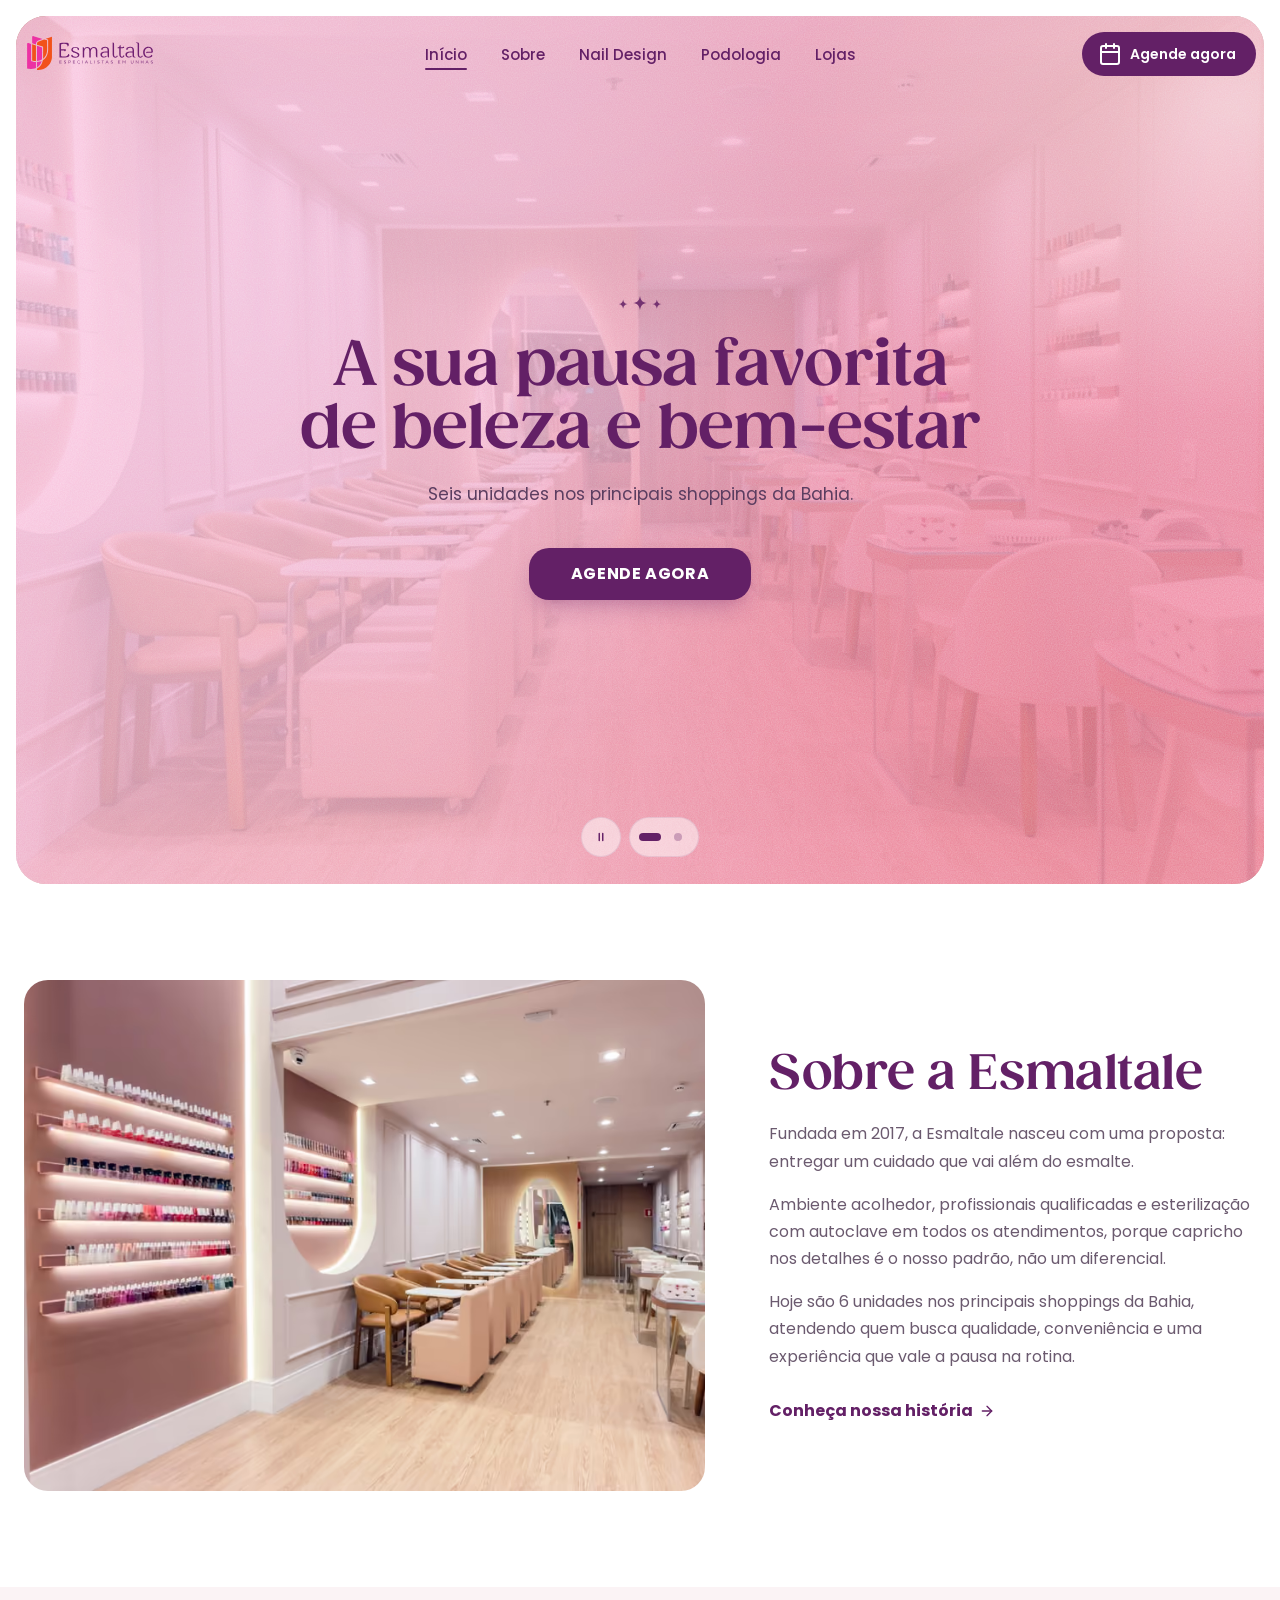
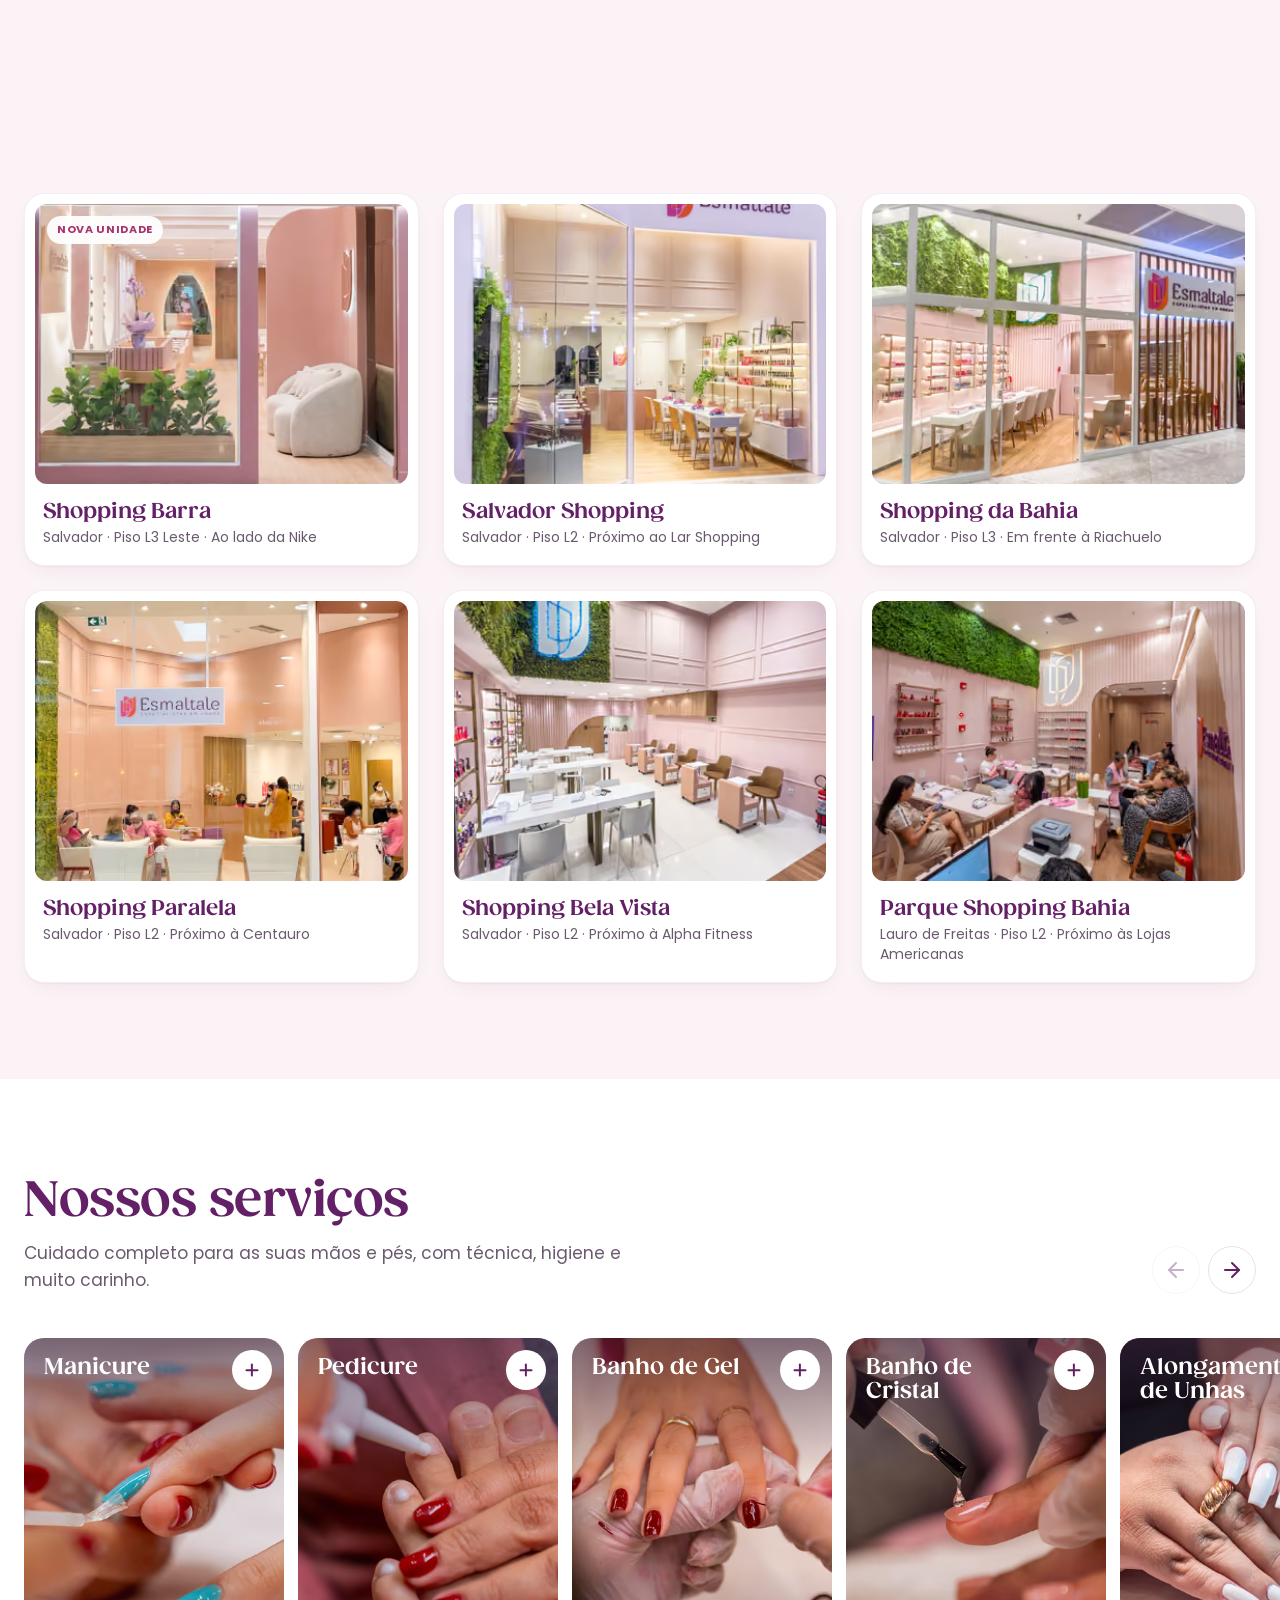
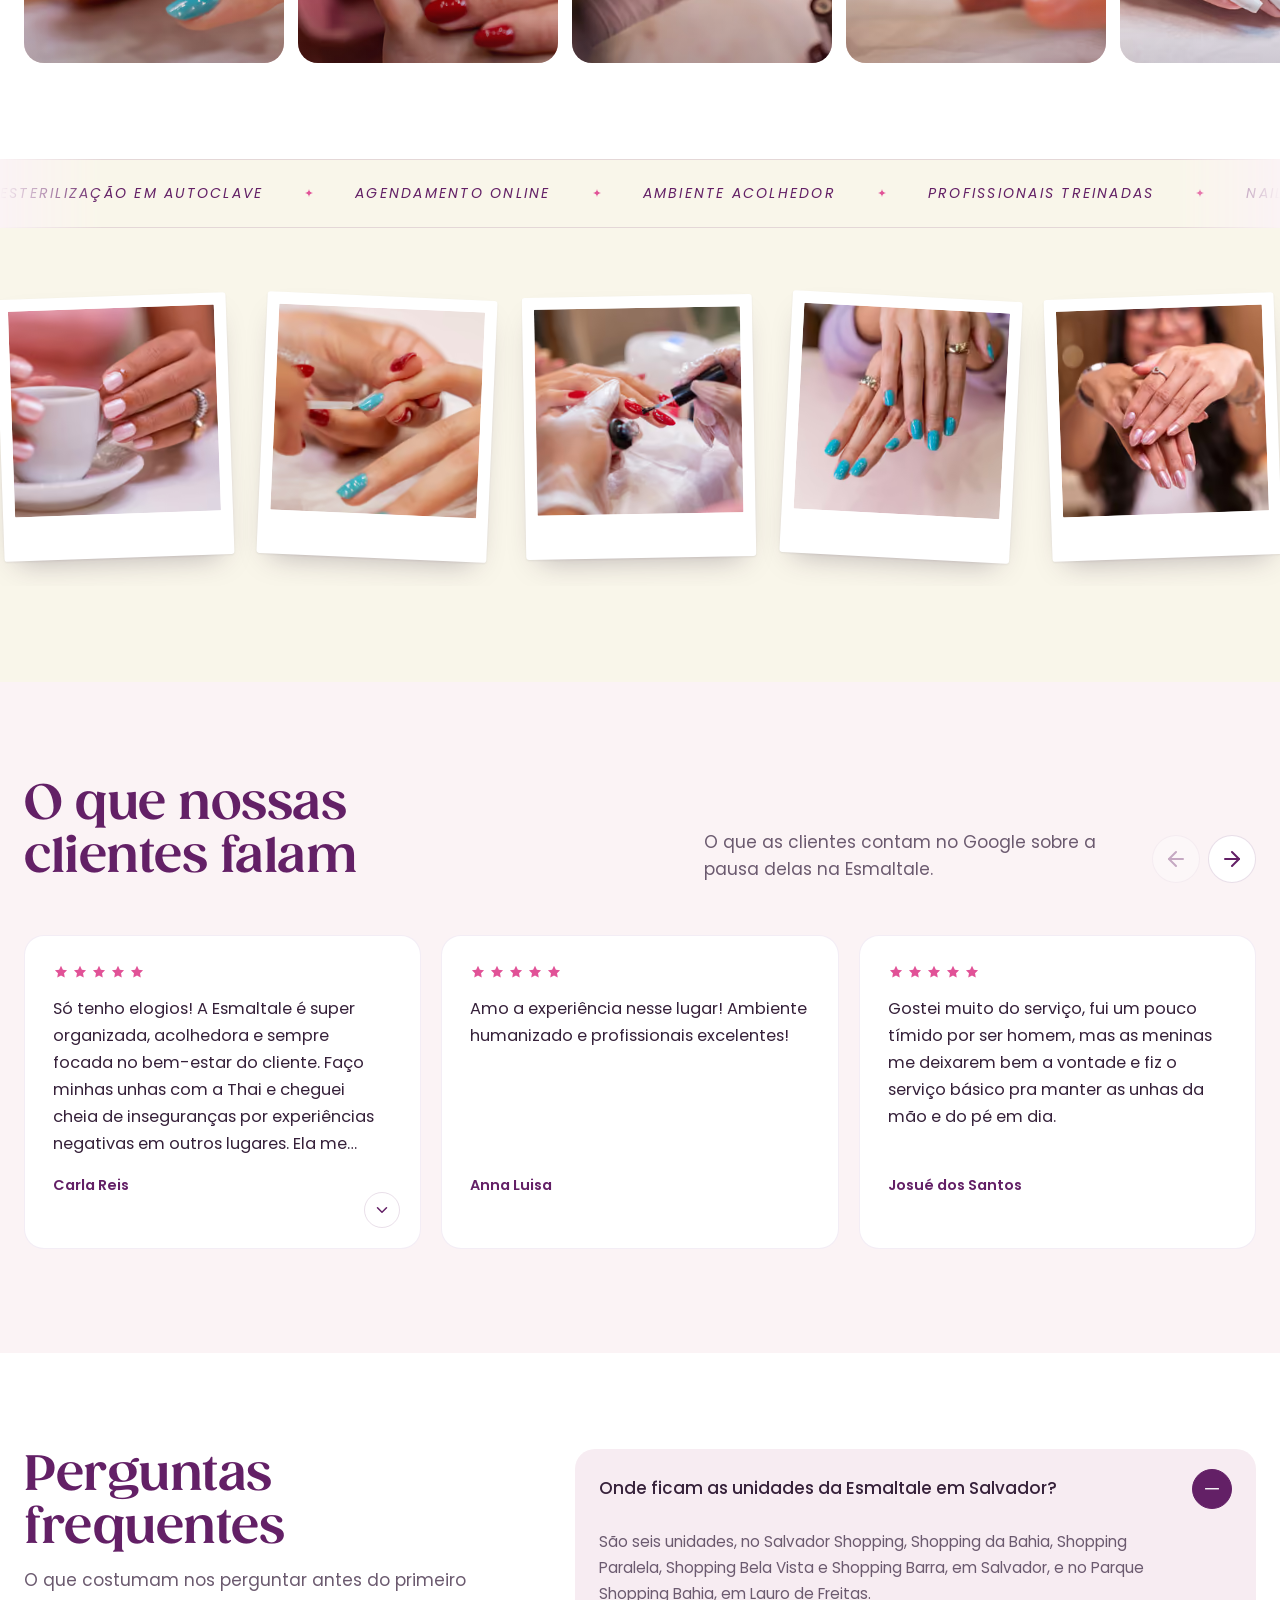
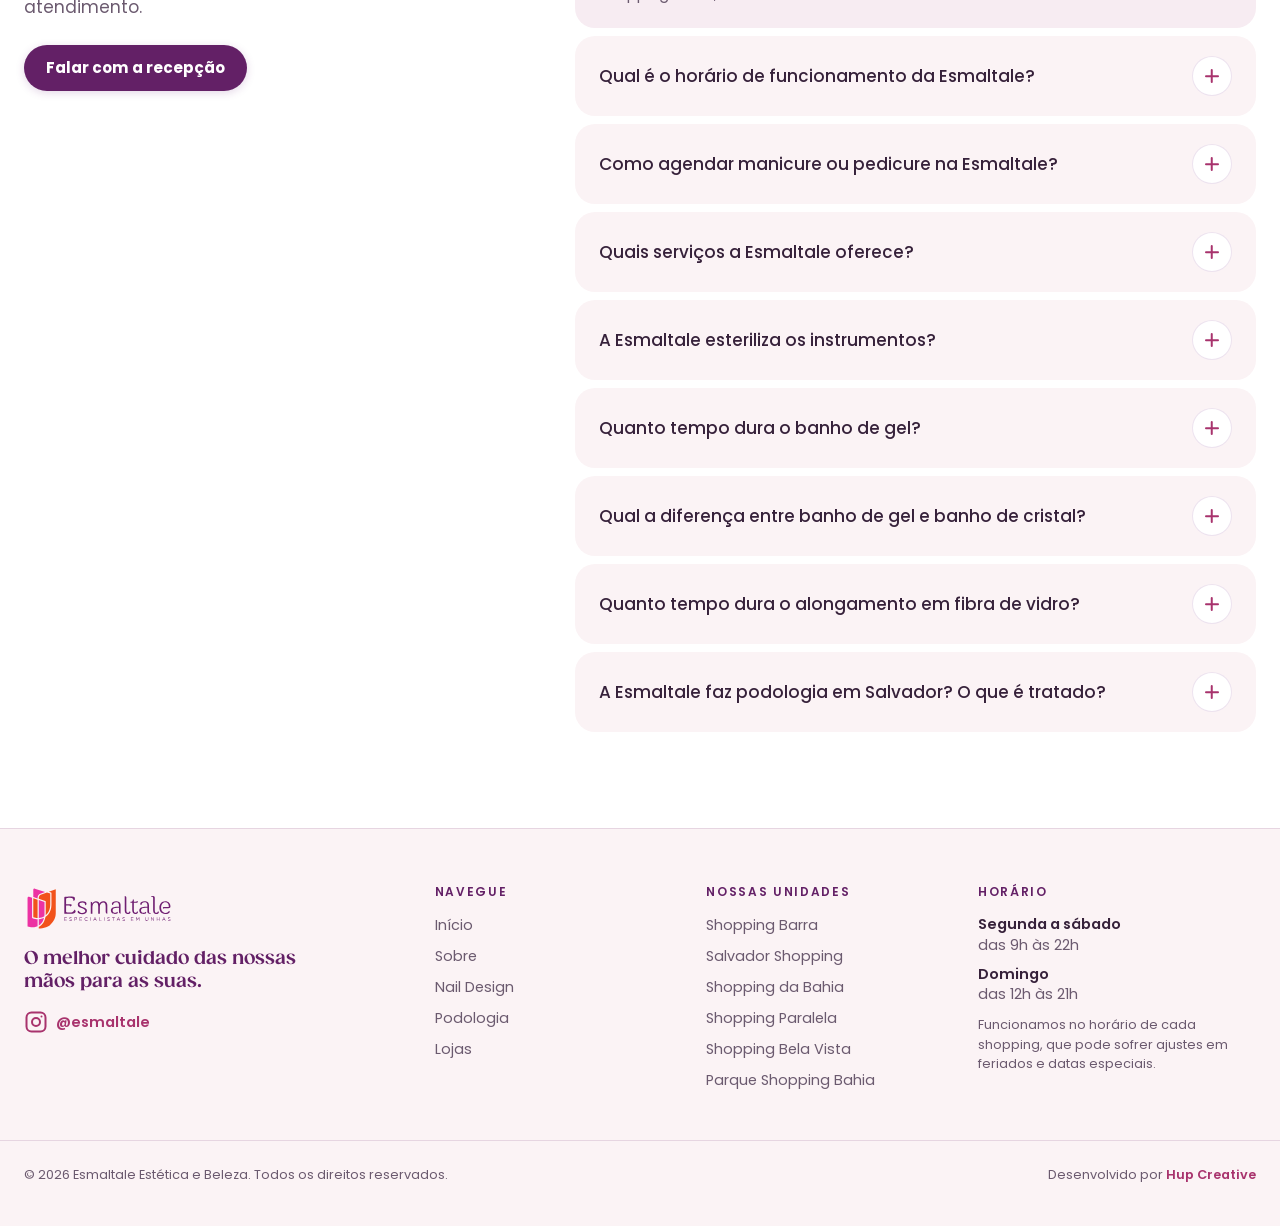
==== commit 09ce46c3: "Site production gerado da main 8472b4c Nail Design no lugar de Nail Art, unhas postiças fora da pági" ====
--- a/index.html
+++ b/index.html
@@ -1,4 +1,4 @@
-<!DOCTYPE html><html lang="pt-BR" class="is-preview"><head><meta charset="utf-8"><meta name="viewport" content="width=device-width, initial-scale=1"><title>Esmaltale | Esmalteria em Salvador e Lauro de Freitas</title><meta name="description" content="Manicure, pedicure, nail design e podologia em seis unidades nos principais shoppings de Salvador e Lauro de Freitas. Agende online."><link rel="canonical" href="https://esmaltale.com.br/"><meta name="robots" content="noindex, nofollow"><script>document.documentElement.classList.add('js');</script><script>
+<!DOCTYPE html><html lang="pt-BR"><head><meta charset="utf-8"><meta name="viewport" content="width=device-width, initial-scale=1"><title>Esmaltale | Esmalteria em Salvador e Lauro de Freitas</title><meta name="description" content="Manicure, pedicure, nail design e podologia em seis unidades nos principais shoppings de Salvador e Lauro de Freitas. Agende online."><link rel="canonical" href="https://esmaltale.com.br/"><meta name="robots" content="index, follow, max-image-preview:large, max-snippet:-1, max-video-preview:-1"><script>document.documentElement.classList.add('js');</script><script>
       addEventListener('pagereveal', function (e) {
         if (!e.viewTransition) return;
         var html = document.documentElement;
@@ -19,6 +19,54 @@
         vt.updateCallbackDone && vt.updateCallbackDone.catch(nada);
         vt.finished.catch(nada);
       });
-    </script><meta name="theme-color" content="#6B1F7C"><meta name="author" content="Esmaltale"><meta name="format-detection" content="telephone=no"><!-- O Google usa ícones em múltiplos de 48px (48, 96, 192); o .ico cobre navegadores antigos. --><link rel="icon" href="/favicon.ico" sizes="48x48"><link rel="icon" type="image/png" sizes="192x192" href="/favicon-192.png"><link rel="icon" type="image/png" sizes="96x96" href="/favicon-96.png"><link rel="icon" type="image/png" sizes="48x48" href="/favicon-48.png"><link rel="icon" type="image/png" sizes="32x32" href="/favicon-32.png"><link rel="apple-touch-icon" href="/apple-touch-icon.png"><link rel="preload" href="/_astro/gazpacho-bold.3yVyS3ha.woff2" as="font" type="font/woff2" crossorigin><link rel="alternate" type="text/plain" href="/llms.txt" title="Resumo do site para IAs (llms.txt)"><meta property="og:type" content="website"><meta property="og:locale" content="pt_BR"><meta property="og:site_name" content="Esmaltale"><meta property="og:title" content="Esmaltale | Esmalteria em Salvador e Lauro de Freitas"><meta property="og:description" content="Manicure, pedicure, nail design e podologia em seis unidades nos principais shoppings de Salvador e Lauro de Freitas. Agende online."><meta property="og:url" content="https://esmaltale.com.br/"><meta property="og:image" content="https://esmaltale.com.br/og-image.jpg"><meta property="og:image:secure_url" content="https://esmaltale.com.br/og-image.jpg"><meta property="og:image:type" content="image/jpeg"><meta property="og:image:width" content="1200"><meta property="og:image:height" content="630"><meta property="og:image:alt" content="Esmaltale: O melhor cuidado das nossas mãos para as suas."><meta name="twitter:card" content="summary_large_image"><meta name="twitter:title" content="Esmaltale | Esmalteria em Salvador e Lauro de Freitas"><meta name="twitter:description" content="Manicure, pedicure, nail design e podologia em seis unidades nos principais shoppings de Salvador e Lauro de Freitas. Agende online."><meta name="twitter:image" content="https://esmaltale.com.br/og-image.jpg"><meta name="twitter:image:alt" content="Esmaltale: O melhor cuidado das nossas mãos para as suas."><meta name="geo.region" content="BR-BA"><meta name="geo.placename" content="Salvador"><script type="application/ld+json">{"@context":"https://schema.org","@graph":[{"@type":"Organization","@id":"https://esmaltale.com.br/#organizacao","name":"Esmaltale","legalName":"Esmaltale Estética e Beleza","url":"https://esmaltale.com.br/","description":"Rede de esmalterias fundada em 2017 em Salvador, com seis unidades em shoppings de Salvador e Lauro de Freitas. Manicure, pedicure, alongamento de unhas, nail design, SPA dos pés e podologia, com instrumentos esterilizados em autoclave e agendamento online.","logo":{"@type":"ImageObject","@id":"https://esmaltale.com.br/#logo","url":"https://esmaltale.com.br/logo-esmaltale.png","width":1012,"height":278,"caption":"Esmaltale"},"image":{"@id":"https://esmaltale.com.br/#logo"},"slogan":"O melhor cuidado das nossas mãos para as suas.","foundingDate":"2017","foundingLocation":{"@type":"Place","name":"Salvador, Bahia, Brasil"},"areaServed":[{"@type":"City","name":"Salvador","containedInPlace":{"@type":"State","name":"Bahia"}},{"@type":"City","name":"Lauro de Freitas","containedInPlace":{"@type":"State","name":"Bahia"}}],"knowsAbout":["Manicure","Pedicure","Banho de Gel","Banho de Cristal","Alongamento de Unhas","Aplicação de Unhas Postiças","Nail Design","SPA dos Pés","Plástica dos Pés","Podologia","Esmalteria","Cuidado com as unhas","Esterilização em autoclave"],"knowsLanguage":"pt-BR","sameAs":["https://www.instagram.com/esmaltale"],"subOrganization":[{"@id":"https://esmaltale.com.br/lojas/#shopping-barra"},{"@id":"https://esmaltale.com.br/lojas/#salvador-shopping"},{"@id":"https://esmaltale.com.br/lojas/#shopping-da-bahia"},{"@id":"https://esmaltale.com.br/lojas/#shopping-paralela"},{"@id":"https://esmaltale.com.br/lojas/#shopping-bela-vista"},{"@id":"https://esmaltale.com.br/lojas/#parque-shopping-bahia"}],"hasOfferCatalog":{"@type":"OfferCatalog","@id":"https://esmaltale.com.br/#servicos","name":"Serviços Esmaltale","itemListElement":[{"@type":"Offer","position":1,"itemOffered":{"@type":"Service","name":"Manicure","description":"Cuidado completo com as unhas das mãos: limpeza, cutícula, lixamento e esmaltação com acabamento impecável.","provider":{"@id":"https://esmaltale.com.br/#organizacao"},"areaServed":[{"@type":"City","name":"Salvador","containedInPlace":{"@type":"State","name":"Bahia"}},{"@type":"City","name":"Lauro de Freitas","containedInPlace":{"@type":"State","name":"Bahia"}}]}},{"@type":"Offer","position":2,"itemOffered":{"@type":"Service","name":"Pedicure","description":"O mesmo rigor da manicure para os pés. Limpeza, cutícula, lixamento e esmaltação com atenção a cada detalhe.","provider":{"@id":"https://esmaltale.com.br/#organizacao"},"areaServed":[{"@type":"City","name":"Salvador","containedInPlace":{"@type":"State","name":"Bahia"}},{"@type":"City","name":"Lauro de Freitas","containedInPlace":{"@type":"State","name":"Bahia"}}]}},{"@type":"Offer","position":3,"itemOffered":{"@type":"Service","name":"Banho de Gel","description":"Esmaltação de longa duração com gel de alta qualidade. Brilho intenso e resistência para o dia a dia.","provider":{"@id":"https://esmaltale.com.br/#organizacao"},"areaServed":[{"@type":"City","name":"Salvador","containedInPlace":{"@type":"State","name":"Bahia"}},{"@type":"City","name":"Lauro de Freitas","containedInPlace":{"@type":"State","name":"Bahia"}}],"url":"https://esmaltale.com.br/nail-design/#banho-de-gel"}},{"@type":"Offer","position":4,"itemOffered":{"@type":"Service","name":"Banho de Cristal","description":"Esmaltação em gel que reforça a estrutura da unha natural, sem extensão. Resultado natural e duradouro.","provider":{"@id":"https://esmaltale.com.br/#organizacao"},"areaServed":[{"@type":"City","name":"Salvador","containedInPlace":{"@type":"State","name":"Bahia"}},{"@type":"City","name":"Lauro de Freitas","containedInPlace":{"@type":"State","name":"Bahia"}}],"url":"https://esmaltale.com.br/nail-design/#banho-de-cristal"}},{"@type":"Offer","position":5,"itemOffered":{"@type":"Service","name":"Alongamento de Unhas","description":"Extensão profissional com modelagem personalizada no formato que mais combina com você, sempre com refinamento e acabamento.","provider":{"@id":"https://esmaltale.com.br/#organizacao"},"areaServed":[{"@type":"City","name":"Salvador","containedInPlace":{"@type":"State","name":"Bahia"}},{"@type":"City","name":"Lauro de Freitas","containedInPlace":{"@type":"State","name":"Bahia"}}],"url":"https://esmaltale.com.br/nail-design/#fibra-de-vidro"}},{"@type":"Offer","position":6,"itemOffered":{"@type":"Service","name":"Aplicação de Unhas Postiças","description":"Solução rápida e elegante para quem quer unhas mais longas e perfeitas em qualquer ocasião.","provider":{"@id":"https://esmaltale.com.br/#organizacao"},"areaServed":[{"@type":"City","name":"Salvador","containedInPlace":{"@type":"State","name":"Bahia"}},{"@type":"City","name":"Lauro de Freitas","containedInPlace":{"@type":"State","name":"Bahia"}}]}},{"@type":"Offer","position":7,"itemOffered":{"@type":"Service","name":"Nail Design","description":"Designs exclusivos e personalizados. Do minimalismo às tendências mais ousadas para realçar o seu estilo.","provider":{"@id":"https://esmaltale.com.br/#organizacao"},"areaServed":[{"@type":"City","name":"Salvador","containedInPlace":{"@type":"State","name":"Bahia"}},{"@type":"City","name":"Lauro de Freitas","containedInPlace":{"@type":"State","name":"Bahia"}}],"url":"https://esmaltale.com.br/nail-design/"}},{"@type":"Offer","position":8,"itemOffered":{"@type":"Service","name":"SPA dos Pés","description":"Imersão relaxante com esfoliação, hidratação e massagem. Um momento só seu, do início ao fim.","provider":{"@id":"https://esmaltale.com.br/#organizacao"},"areaServed":[{"@type":"City","name":"Salvador","containedInPlace":{"@type":"State","name":"Bahia"}},{"@type":"City","name":"Lauro de Freitas","containedInPlace":{"@type":"State","name":"Bahia"}}]}},{"@type":"Offer","position":9,"itemOffered":{"@type":"Service","name":"Plástica dos Pés","description":"Tratamento intensivo para calcanhar e pele dos pés com resultados visíveis desde a primeira sessão.","provider":{"@id":"https://esmaltale.com.br/#organizacao"},"areaServed":[{"@type":"City","name":"Salvador","containedInPlace":{"@type":"State","name":"Bahia"}},{"@type":"City","name":"Lauro de Freitas","containedInPlace":{"@type":"State","name":"Bahia"}}]}},{"@type":"Offer","position":10,"itemOffered":{"@type":"Service","name":"Podologia","description":"Cuidado clínico com as unhas e a pele dos pés. Trata encravamentos, calos, fissuras e infecções com segurança e precisão.","provider":{"@id":"https://esmaltale.com.br/#organizacao"},"areaServed":[{"@type":"City","name":"Salvador","containedInPlace":{"@type":"State","name":"Bahia"}},{"@type":"City","name":"Lauro de Freitas","containedInPlace":{"@type":"State","name":"Bahia"}}],"url":"https://esmaltale.com.br/podologia/"}}]}},{"@type":"WebSite","@id":"https://esmaltale.com.br/#site","name":"Esmaltale","url":"https://esmaltale.com.br/","description":"Rede de esmalterias fundada em 2017 em Salvador, com seis unidades em shoppings de Salvador e Lauro de Freitas. Manicure, pedicure, alongamento de unhas, nail design, SPA dos pés e podologia, com instrumentos esterilizados em autoclave e agendamento online.","inLanguage":"pt-BR","publisher":{"@id":"https://esmaltale.com.br/#organizacao"},"about":{"@id":"https://esmaltale.com.br/#organizacao"}},{"@type":"WebPage","@id":"https://esmaltale.com.br/#pagina","url":"https://esmaltale.com.br/","name":"Esmaltale | Esmalteria em Salvador e Lauro de Freitas","description":"Manicure, pedicure, nail design e podologia em seis unidades nos principais shoppings de Salvador e Lauro de Freitas. Agende online.","inLanguage":"pt-BR","isPartOf":{"@id":"https://esmaltale.com.br/#site"},"about":{"@id":"https://esmaltale.com.br/#organizacao"},"publisher":{"@id":"https://esmaltale.com.br/#organizacao"},"dateModified":"2026-11-07","primaryImageOfPage":{"@type":"ImageObject","url":"https://esmaltale.com.br/og-image.jpg"},"image":"https://esmaltale.com.br/og-image.jpg","mainEntity":[{"@id":"https://esmaltale.com.br/#organizacao"},{"@id":"https://esmaltale.com.br/lojas/#shopping-barra"},{"@id":"https://esmaltale.com.br/lojas/#salvador-shopping"},{"@id":"https://esmaltale.com.br/lojas/#shopping-da-bahia"},{"@id":"https://esmaltale.com.br/lojas/#shopping-paralela"},{"@id":"https://esmaltale.com.br/lojas/#shopping-bela-vista"},{"@id":"https://esmaltale.com.br/lojas/#parque-shopping-bahia"}]},{"@type":"FAQPage","@id":"https://esmaltale.com.br/#perguntas","inLanguage":"pt-BR","mainEntity":[{"@type":"Question","name":"Onde ficam as unidades da Esmaltale em Salvador?","acceptedAnswer":{"@type":"Answer","text":"São seis unidades, no Salvador Shopping, Shopping da Bahia, Shopping Paralela, Shopping Bela Vista e Shopping Barra, em Salvador, e no Parque Shopping Bahia, em Lauro de Freitas."}},{"@type":"Question","name":"Qual é o horário de funcionamento da Esmaltale?","acceptedAnswer":{"@type":"Answer","text":"Segunda a sábado, das 9h às 22h. Domingo, das 12h às 21h. Funcionamos no horário de cada shopping, que pode sofrer ajustes em feriados e datas especiais."}},{"@type":"Question","name":"Como agendar manicure ou pedicure na Esmaltale?","acceptedAnswer":{"@type":"Answer","text":"O agendamento é online, pelo Trinks, ou pelo WhatsApp da recepção de cada unidade. Escolha a unidade mais perto de você e o horário que encaixa no seu dia."}},{"@type":"Question","name":"Quais serviços a Esmaltale oferece?","acceptedAnswer":{"@type":"Answer","text":"Manicure, pedicure, banho de gel, banho de cristal, alongamento de unhas, aplicação de unhas postiças, nail design, SPA dos pés, plástica dos pés e podologia."}},{"@type":"Question","name":"A Esmaltale esteriliza os instrumentos?","acceptedAnswer":{"@type":"Answer","text":"Sim. Em todas as unidades, os instrumentos passam pela autoclave antes de qualquer atendimento."}},{"@type":"Question","name":"Quanto tempo dura o banho de gel?","acceptedAnswer":{"@type":"Answer","text":"Com os cuidados adequados, o banho de gel dura em média duas a três semanas sem lascar. Por ser curado sob luz LED, o gel adere melhor à superfície da unha e resiste mais ao contato com água e ao uso cotidiano do que o esmalte tradicional."}},{"@type":"Question","name":"Qual a diferença entre banho de gel e banho de cristal?","acceptedAnswer":{"@type":"Answer","text":"As duas técnicas utilizam gel e oferecem durabilidade superior ao esmalte convencional. A diferença está no propósito: o banho de gel foca na cor e no brilho, com uma variedade ampla de tons disponíveis. O banho de cristal foca no reforço da estrutura da unha natural. Para quem quer cor duradoura, o banho de gel é a escolha certa."}},{"@type":"Question","name":"Quanto tempo dura o alongamento em fibra de vidro?","acceptedAnswer":{"@type":"Answer","text":"Com os cuidados adequados, o alongamento em fibra de vidro dura em média três a quatro semanas antes de precisar de manutenção. A extensão não lasca com facilidade e mantém o acabamento por mais tempo do que outros serviços similares."}},{"@type":"Question","name":"A Esmaltale faz podologia em Salvador? O que é tratado?","acceptedAnswer":{"@type":"Answer","text":"Sim. A podologia trata unhas encravadas, calos e hiperqueratose, fissuras e rachaduras, infecções e micoses, e bolhas e úlceras. O serviço é realizado por profissionais treinadas, com instrumentos esterilizados em autoclave antes de cada atendimento, nas unidades de Salvador e Lauro de Freitas."}}]},{"@type":["BeautySalon","NailSalon"],"@id":"https://esmaltale.com.br/lojas/#shopping-barra","name":"Esmaltale Shopping Barra","description":"Esmalteria Esmaltale no Shopping Barra, em Salvador (Piso L3 Leste · Ao lado da Nike): manicure, pedicure, alongamento, nail design, SPA dos pés e podologia.","parentOrganization":{"@id":"https://esmaltale.com.br/#organizacao"},"brand":{"@id":"https://esmaltale.com.br/#organizacao"},"url":"https://esmaltale.com.br/lojas/#shopping-barra","logo":{"@id":"https://esmaltale.com.br/#logo"},"image":"https://esmaltale.com.br/_astro/shopping-barra.DRvl4hel_Z1ttJGO.jpg","telephone":"+5571999494089","address":{"@type":"PostalAddress","streetAddress":"Av. Centenário, 2992, Piso L3 Leste","addressNeighborhood":"Chame-Chame","addressLocality":"Salvador","addressRegion":"BA","postalCode":"40155-151","addressCountry":"BR"},"containedInPlace":{"@type":"ShoppingCenter","name":"Shopping Barra","address":{"@type":"PostalAddress","streetAddress":"Av. Centenário, 2992","addressLocality":"Salvador","addressRegion":"BA","postalCode":"40155-151","addressCountry":"BR"}},"geo":{"@type":"GeoCoordinates","latitude":-13.0071675,"longitude":-38.5247271},"hasMap":"https://www.google.com/maps?cid=7693819465966985537","areaServed":{"@type":"City","name":"Salvador"},"openingHoursSpecification":[{"@type":"OpeningHoursSpecification","dayOfWeek":["Monday","Tuesday","Wednesday","Thursday","Friday","Saturday"],"opens":"09:00","closes":"22:00"},{"@type":"OpeningHoursSpecification","dayOfWeek":["Sunday"],"opens":"12:00","closes":"21:00"}],"currenciesAccepted":"BRL","knowsLanguage":"pt-BR","hasOfferCatalog":{"@id":"https://esmaltale.com.br/#servicos"},"contactPoint":{"@type":"ContactPoint","contactType":"agendamento","telephone":"+5571999494089","url":"https://wa.me/5571999494089","availableLanguage":"pt-BR"},"sameAs":["https://www.google.com/maps?cid=7693819465966985537","https://www.trinks.com/esmaltale-shopping-barra"],"potentialAction":{"@type":"ReserveAction","name":"Agendar pelo Trinks","target":{"@type":"EntryPoint","urlTemplate":"https://www.trinks.com/esmaltale-shopping-barra","inLanguage":"pt-BR"}}},{"@type":["BeautySalon","NailSalon"],"@id":"https://esmaltale.com.br/lojas/#salvador-shopping","name":"Esmaltale Salvador Shopping","description":"Esmalteria Esmaltale no Salvador Shopping, em Salvador (Piso L2 · Próximo ao Lar Shopping): manicure, pedicure, alongamento, nail design, SPA dos pés e podologia.","parentOrganization":{"@id":"https://esmaltale.com.br/#organizacao"},"brand":{"@id":"https://esmaltale.com.br/#organizacao"},"url":"https://esmaltale.com.br/lojas/#salvador-shopping","logo":{"@id":"https://esmaltale.com.br/#logo"},"image":"https://esmaltale.com.br/_astro/salvador-shopping.BZX32VnW_Z239For.jpg","telephone":"+557132725842","address":{"@type":"PostalAddress","streetAddress":"Av. Tancredo Neves, 3133, Piso L2","addressNeighborhood":"Caminho das Árvores","addressLocality":"Salvador","addressRegion":"BA","postalCode":"41820-020","addressCountry":"BR"},"containedInPlace":{"@type":"ShoppingCenter","name":"Salvador Shopping","address":{"@type":"PostalAddress","streetAddress":"Av. Tancredo Neves, 3133","addressLocality":"Salvador","addressRegion":"BA","postalCode":"41820-020","addressCountry":"BR"}},"geo":{"@type":"GeoCoordinates","latitude":-12.9785509,"longitude":-38.4541098},"hasMap":"https://www.google.com/maps?cid=7686953596061038359","areaServed":{"@type":"City","name":"Salvador"},"openingHoursSpecification":[{"@type":"OpeningHoursSpecification","dayOfWeek":["Monday","Tuesday","Wednesday","Thursday","Friday","Saturday"],"opens":"09:00","closes":"22:00"},{"@type":"OpeningHoursSpecification","dayOfWeek":["Sunday"],"opens":"12:00","closes":"21:00"}],"currenciesAccepted":"BRL","knowsLanguage":"pt-BR","hasOfferCatalog":{"@id":"https://esmaltale.com.br/#servicos"},"contactPoint":{"@type":"ContactPoint","contactType":"agendamento","telephone":"+5571993016341","url":"https://wa.me/5571993016341","availableLanguage":"pt-BR"},"sameAs":["https://www.google.com/maps?cid=7686953596061038359","https://www.trinks.com/esmaltalesalvadorshopping","https://loja.esmaltale.com.br/conheca/salvadorshopping"],"potentialAction":{"@type":"ReserveAction","name":"Agendar pelo Trinks","target":{"@type":"EntryPoint","urlTemplate":"https://www.trinks.com/esmaltalesalvadorshopping","inLanguage":"pt-BR"}}},{"@type":["BeautySalon","NailSalon"],"@id":"https://esmaltale.com.br/lojas/#shopping-da-bahia","name":"Esmaltale Shopping da Bahia","description":"Esmalteria Esmaltale no Shopping da Bahia, em Salvador (Piso L3 · Em frente à Riachuelo): manicure, pedicure, alongamento, nail design, SPA dos pés e podologia.","parentOrganization":{"@id":"https://esmaltale.com.br/#organizacao"},"brand":{"@id":"https://esmaltale.com.br/#organizacao"},"url":"https://esmaltale.com.br/lojas/#shopping-da-bahia","logo":{"@id":"https://esmaltale.com.br/#logo"},"image":"https://esmaltale.com.br/_astro/shopping-da-bahia.BCdLF40N_Z1iis1s.jpg","telephone":"+5571999231497","address":{"@type":"PostalAddress","streetAddress":"Av. Tancredo Neves, 148, Piso L3","addressNeighborhood":"Caminho das Árvores","addressLocality":"Salvador","addressRegion":"BA","postalCode":"41820-020","addressCountry":"BR"},"containedInPlace":{"@type":"ShoppingCenter","name":"Shopping da Bahia","address":{"@type":"PostalAddress","streetAddress":"Av. Tancredo Neves, 148","addressLocality":"Salvador","addressRegion":"BA","postalCode":"41820-020","addressCountry":"BR"}},"geo":{"@type":"GeoCoordinates","latitude":-12.9817061,"longitude":-38.4646255},"hasMap":"https://www.google.com/maps?cid=3673152592179540768","areaServed":{"@type":"City","name":"Salvador"},"openingHoursSpecification":[{"@type":"OpeningHoursSpecification","dayOfWeek":["Monday","Tuesday","Wednesday","Thursday","Friday","Saturday"],"opens":"09:00","closes":"22:00"},{"@type":"OpeningHoursSpecification","dayOfWeek":["Sunday"],"opens":"12:00","closes":"21:00"}],"currenciesAccepted":"BRL","knowsLanguage":"pt-BR","hasOfferCatalog":{"@id":"https://esmaltale.com.br/#servicos"},"contactPoint":{"@type":"ContactPoint","contactType":"agendamento","telephone":"+5571999231497","url":"https://wa.me/5571999231497","availableLanguage":"pt-BR"},"sameAs":["https://www.google.com/maps?cid=3673152592179540768","https://www.trinks.com/esmaltale-shopping-da-bahia-","https://loja.esmaltale.com.br/conheca/shoppingdabahia"],"potentialAction":{"@type":"ReserveAction","name":"Agendar pelo Trinks","target":{"@type":"EntryPoint","urlTemplate":"https://www.trinks.com/esmaltale-shopping-da-bahia-","inLanguage":"pt-BR"}}},{"@type":["BeautySalon","NailSalon"],"@id":"https://esmaltale.com.br/lojas/#shopping-paralela","name":"Esmaltale Shopping Paralela","description":"Esmalteria Esmaltale no Shopping Paralela, em Salvador (Piso L2 · Loja C213 · Próximo à Centauro): manicure, pedicure, alongamento, nail design, SPA dos pés e podologia.","parentOrganization":{"@id":"https://esmaltale.com.br/#organizacao"},"brand":{"@id":"https://esmaltale.com.br/#organizacao"},"url":"https://esmaltale.com.br/lojas/#shopping-paralela","logo":{"@id":"https://esmaltale.com.br/#logo"},"image":"https://esmaltale.com.br/_astro/shopping-paralela.I9VgSTXT_Z15roR4.jpg","telephone":"+557133661678","address":{"@type":"PostalAddress","streetAddress":"Av. Luís Viana, 8544, Piso L2, Loja C213","addressNeighborhood":"Paralela","addressLocality":"Salvador","addressRegion":"BA","postalCode":"41730-101","addressCountry":"BR"},"containedInPlace":{"@type":"ShoppingCenter","name":"Shopping Paralela","address":{"@type":"PostalAddress","streetAddress":"Av. Luís Viana, 8544","addressLocality":"Salvador","addressRegion":"BA","postalCode":"41730-101","addressCountry":"BR"}},"geo":{"@type":"GeoCoordinates","latitude":-12.9366876,"longitude":-38.3945855},"hasMap":"https://www.google.com/maps?cid=1865418680387577062","areaServed":{"@type":"City","name":"Salvador"},"openingHoursSpecification":[{"@type":"OpeningHoursSpecification","dayOfWeek":["Monday","Tuesday","Wednesday","Thursday","Friday","Saturday"],"opens":"09:00","closes":"22:00"},{"@type":"OpeningHoursSpecification","dayOfWeek":["Sunday"],"opens":"12:00","closes":"21:00"}],"currenciesAccepted":"BRL","knowsLanguage":"pt-BR","hasOfferCatalog":{"@id":"https://esmaltale.com.br/#servicos"},"contactPoint":{"@type":"ContactPoint","contactType":"agendamento","telephone":"+5571991152859","url":"https://wa.me/5571991152859","availableLanguage":"pt-BR"},"sameAs":["https://www.google.com/maps?cid=1865418680387577062","https://www.trinks.com/esmaltale-shop-paralela","https://loja.esmaltale.com.br/conheca/shoppingparalela"],"potentialAction":{"@type":"ReserveAction","name":"Agendar pelo Trinks","target":{"@type":"EntryPoint","urlTemplate":"https://www.trinks.com/esmaltale-shop-paralela","inLanguage":"pt-BR"}}},{"@type":["BeautySalon","NailSalon"],"@id":"https://esmaltale.com.br/lojas/#shopping-bela-vista","name":"Esmaltale Shopping Bela Vista","description":"Esmalteria Esmaltale no Shopping Bela Vista, em Salvador (Piso L2 · Próximo à Alpha Fitness): manicure, pedicure, alongamento, nail design, SPA dos pés e podologia.","parentOrganization":{"@id":"https://esmaltale.com.br/#organizacao"},"brand":{"@id":"https://esmaltale.com.br/#organizacao"},"url":"https://esmaltale.com.br/lojas/#shopping-bela-vista","logo":{"@id":"https://esmaltale.com.br/#logo"},"image":"https://esmaltale.com.br/_astro/shopping-bela-vista.RmHpDEH2_ZMXTFr.jpg","telephone":"+557134508098","address":{"@type":"PostalAddress","streetAddress":"Al. Euvaldo Luz, 92, Piso L2","addressNeighborhood":"Horto Bela Vista","addressLocality":"Salvador","addressRegion":"BA","postalCode":"41100-000","addressCountry":"BR"},"containedInPlace":{"@type":"ShoppingCenter","name":"Shopping Bela Vista","address":{"@type":"PostalAddress","streetAddress":"Al. Euvaldo Luz, 92","addressLocality":"Salvador","addressRegion":"BA","postalCode":"41100-000","addressCountry":"BR"}},"geo":{"@type":"GeoCoordinates","latitude":-12.9704379,"longitude":-38.4742036},"hasMap":"https://www.google.com/maps?cid=11797337463690376936","areaServed":{"@type":"City","name":"Salvador"},"openingHoursSpecification":[{"@type":"OpeningHoursSpecification","dayOfWeek":["Monday","Tuesday","Wednesday","Thursday","Friday","Saturday"],"opens":"09:00","closes":"22:00"},{"@type":"OpeningHoursSpecification","dayOfWeek":["Sunday"],"opens":"12:00","closes":"21:00"}],"currenciesAccepted":"BRL","knowsLanguage":"pt-BR","hasOfferCatalog":{"@id":"https://esmaltale.com.br/#servicos"},"contactPoint":{"@type":"ContactPoint","contactType":"agendamento","telephone":"+5571997002950","url":"https://wa.me/5571997002950","availableLanguage":"pt-BR"},"sameAs":["https://www.google.com/maps?cid=11797337463690376936","https://www.trinks.com/esmaltale-shopping-bela-vista","https://loja.esmaltale.com.br/conheca/shoppingbelavista"],"potentialAction":{"@type":"ReserveAction","name":"Agendar pelo Trinks","target":{"@type":"EntryPoint","urlTemplate":"https://www.trinks.com/esmaltale-shopping-bela-vista","inLanguage":"pt-BR"}}},{"@type":["BeautySalon","NailSalon"],"@id":"https://esmaltale.com.br/lojas/#parque-shopping-bahia","name":"Esmaltale Parque Shopping Bahia","description":"Esmalteria Esmaltale no Parque Shopping Bahia, em Lauro de Freitas (Piso L2 · Próximo às Lojas Americanas): manicure, pedicure, alongamento, nail design, SPA dos pés e podologia.","parentOrganization":{"@id":"https://esmaltale.com.br/#organizacao"},"brand":{"@id":"https://esmaltale.com.br/#organizacao"},"url":"https://esmaltale.com.br/lojas/#parque-shopping-bahia","logo":{"@id":"https://esmaltale.com.br/#logo"},"image":"https://esmaltale.com.br/_astro/parque-shopping-bahia.ALylXDoR_1guLSz.jpg","telephone":"+5571983259511","address":{"@type":"PostalAddress","streetAddress":"Av. Santos Dumont, 4360, Piso L2","addressLocality":"Lauro de Freitas","addressRegion":"BA","postalCode":"42702-400","addressCountry":"BR"},"containedInPlace":{"@type":"ShoppingCenter","name":"Parque Shopping Bahia","address":{"@type":"PostalAddress","streetAddress":"Av. Santos Dumont, 4360","addressLocality":"Lauro de Freitas","addressRegion":"BA","postalCode":"42702-400","addressCountry":"BR"}},"geo":{"@type":"GeoCoordinates","latitude":-12.8884395,"longitude":-38.318028},"hasMap":"https://www.google.com/maps?cid=17028121796568796822","areaServed":{"@type":"City","name":"Lauro de Freitas"},"openingHoursSpecification":[{"@type":"OpeningHoursSpecification","dayOfWeek":["Monday","Tuesday","Wednesday","Thursday","Friday","Saturday"],"opens":"09:00","closes":"22:00"},{"@type":"OpeningHoursSpecification","dayOfWeek":["Sunday"],"opens":"12:00","closes":"21:00"}],"currenciesAccepted":"BRL","knowsLanguage":"pt-BR","hasOfferCatalog":{"@id":"https://esmaltale.com.br/#servicos"},"contactPoint":{"@type":"ContactPoint","contactType":"agendamento","telephone":"+5571983259511","url":"https://wa.me/5571983259511","availableLanguage":"pt-BR"},"sameAs":["https://www.google.com/maps?cid=17028121796568796822","https://www.trinks.com/esmaltale-salvador-norte-shopping","https://loja.esmaltale.com.br/conheca/parqueshoppingbahia"],"potentialAction":{"@type":"ReserveAction","name":"Agendar pelo Trinks","target":{"@type":"EntryPoint","urlTemplate":"https://www.trinks.com/esmaltale-salvador-norte-shopping","inLanguage":"pt-BR"}}}]}</script><link rel="stylesheet" href="/_astro/BaseLayout.DVXbwnxV.css"><link rel="stylesheet" href="/_astro/index.xwF2GRtd.css"><style>.brilhos[data-astro-cid-b4bn367k]{z-index:0;pointer-events:none;position:absolute;inset:0}.brilhos__item[data-astro-cid-b4bn367k]{opacity:0;animation:4.2s ease-in-out infinite brilhoPisca;position:absolute;transform:translate(-50%,-50%)scale(.4)}.brilhos--roxo[data-astro-cid-b4bn367k]{fill:var(--color-purple)}.brilhos--rosa[data-astro-cid-b4bn367k]{fill:var(--color-pink)}.brilhos--branco[data-astro-cid-b4bn367k]{fill:var(--color-white)}@keyframes brilhoPisca{0%,to{opacity:0;transform:translate(-50%,-50%)scale(.4)rotate(0)}45%,55%{opacity:.85;transform:translate(-50%,-50%)scale(1)rotate(20deg)}}@media (prefers-reduced-motion:reduce){.brilhos__item[data-astro-cid-b4bn367k]{opacity:.5;animation:none;transform:translate(-50%,-50%)}}
+    </script><script>(function(){const ga4 = "G-G651HHSCPV";
+
+        window.dataLayer = window.dataLayer || [];
+        function gtag() {
+          dataLayer.push(arguments);
+        }
+        window.gtag = gtag;
+        gtag('js', new Date());
+        gtag('config', ga4);
+
+        (function (src) {
+          function carregar() {
+            var s = document.createElement('script');
+            s.async = true;
+            s.src = src;
+            document.head.appendChild(s);
+          }
+          function quandoOcioso() {
+            'requestIdleCallback' in window ? requestIdleCallback(carregar, { timeout: 2500 }) : setTimeout(carregar, 1200);
+          }
+          document.readyState === 'complete' ? quandoOcioso() : addEventListener('load', quandoOcioso, { once: true });
+        })('https://www.googletagmanager.com/gtag/js?id=' + ga4);
+      })();</script><script>(function(){const metaPixel = "798964139939818";
+
+        !(function (f, b, e, v, n) {
+          if (f.fbq) return;
+          n = f.fbq = function () {
+            n.callMethod ? n.callMethod.apply(n, arguments) : n.queue.push(arguments);
+          };
+          if (!f._fbq) f._fbq = n;
+          n.push = n;
+          n.loaded = !0;
+          n.version = '2.0';
+          n.queue = [];
+
+          function carregar() {
+            var t = b.createElement(e);
+            t.async = !0;
+            t.src = v;
+            b.head.appendChild(t);
+          }
+          function quandoOcioso() {
+            'requestIdleCallback' in f ? f.requestIdleCallback(carregar, { timeout: 2500 }) : setTimeout(carregar, 1200);
+          }
+          b.readyState === 'complete' ? quandoOcioso() : f.addEventListener('load', quandoOcioso, { once: true });
+        })(window, document, 'script', 'https://connect.facebook.net/en_US/fbevents.js');
+        fbq('init', metaPixel);
+        fbq('track', 'PageView');
+      })();</script><meta name="theme-color" content="#6B1F7C"><meta name="author" content="Esmaltale"><meta name="format-detection" content="telephone=no"><!-- O Google usa ícones em múltiplos de 48px (48, 96, 192); o .ico cobre navegadores antigos. --><link rel="icon" href="/favicon.ico" sizes="48x48"><link rel="icon" type="image/png" sizes="192x192" href="/favicon-192.png"><link rel="icon" type="image/png" sizes="96x96" href="/favicon-96.png"><link rel="icon" type="image/png" sizes="48x48" href="/favicon-48.png"><link rel="icon" type="image/png" sizes="32x32" href="/favicon-32.png"><link rel="apple-touch-icon" href="/apple-touch-icon.png"><link rel="preload" href="/_astro/gazpacho-bold.3yVyS3ha.woff2" as="font" type="font/woff2" crossorigin><link rel="alternate" type="text/plain" href="/llms.txt" title="Resumo do site para IAs (llms.txt)"><meta property="og:type" content="website"><meta property="og:locale" content="pt_BR"><meta property="og:site_name" content="Esmaltale"><meta property="og:title" content="Esmaltale | Esmalteria em Salvador e Lauro de Freitas"><meta property="og:description" content="Manicure, pedicure, nail design e podologia em seis unidades nos principais shoppings de Salvador e Lauro de Freitas. Agende online."><meta property="og:url" content="https://esmaltale.com.br/"><meta property="og:image" content="https://esmaltale.com.br/og-image.jpg"><meta property="og:image:secure_url" content="https://esmaltale.com.br/og-image.jpg"><meta property="og:image:type" content="image/jpeg"><meta property="og:image:width" content="1200"><meta property="og:image:height" content="630"><meta property="og:image:alt" content="Esmaltale: O melhor cuidado das nossas mãos para as suas."><meta name="twitter:card" content="summary_large_image"><meta name="twitter:title" content="Esmaltale | Esmalteria em Salvador e Lauro de Freitas"><meta name="twitter:description" content="Manicure, pedicure, nail design e podologia em seis unidades nos principais shoppings de Salvador e Lauro de Freitas. Agende online."><meta name="twitter:image" content="https://esmaltale.com.br/og-image.jpg"><meta name="twitter:image:alt" content="Esmaltale: O melhor cuidado das nossas mãos para as suas."><meta name="geo.region" content="BR-BA"><meta name="geo.placename" content="Salvador"><script type="application/ld+json">{"@context":"https://schema.org","@graph":[{"@type":"Organization","@id":"https://esmaltale.com.br/#organizacao","name":"Esmaltale","legalName":"Esmaltale Estética e Beleza","url":"https://esmaltale.com.br/","description":"Rede de esmalterias fundada em 2017 em Salvador, com seis unidades em shoppings de Salvador e Lauro de Freitas. Manicure, pedicure, alongamento de unhas, nail design, SPA dos pés e podologia, com instrumentos esterilizados em autoclave e agendamento online.","logo":{"@type":"ImageObject","@id":"https://esmaltale.com.br/#logo","url":"https://esmaltale.com.br/logo-esmaltale.png","width":1012,"height":278,"caption":"Esmaltale"},"image":{"@id":"https://esmaltale.com.br/#logo"},"slogan":"O melhor cuidado das nossas mãos para as suas.","foundingDate":"2017","foundingLocation":{"@type":"Place","name":"Salvador, Bahia, Brasil"},"areaServed":[{"@type":"City","name":"Salvador","containedInPlace":{"@type":"State","name":"Bahia"}},{"@type":"City","name":"Lauro de Freitas","containedInPlace":{"@type":"State","name":"Bahia"}}],"knowsAbout":["Manicure","Pedicure","Banho de Gel","Banho de Cristal","Alongamento de Unhas","Aplicação de Unhas Postiças","Nail Design","SPA dos Pés","Plástica dos Pés","Podologia","Esmalteria","Cuidado com as unhas","Esterilização em autoclave"],"knowsLanguage":"pt-BR","sameAs":["https://www.instagram.com/esmaltale"],"subOrganization":[{"@id":"https://esmaltale.com.br/lojas/#shopping-barra"},{"@id":"https://esmaltale.com.br/lojas/#salvador-shopping"},{"@id":"https://esmaltale.com.br/lojas/#shopping-da-bahia"},{"@id":"https://esmaltale.com.br/lojas/#shopping-paralela"},{"@id":"https://esmaltale.com.br/lojas/#shopping-bela-vista"},{"@id":"https://esmaltale.com.br/lojas/#parque-shopping-bahia"}],"hasOfferCatalog":{"@type":"OfferCatalog","@id":"https://esmaltale.com.br/#servicos","name":"Serviços Esmaltale","itemListElement":[{"@type":"Offer","position":1,"itemOffered":{"@type":"Service","name":"Manicure","description":"Cuidado completo com as unhas das mãos: limpeza, cutícula, lixamento e esmaltação com acabamento impecável.","provider":{"@id":"https://esmaltale.com.br/#organizacao"},"areaServed":[{"@type":"City","name":"Salvador","containedInPlace":{"@type":"State","name":"Bahia"}},{"@type":"City","name":"Lauro de Freitas","containedInPlace":{"@type":"State","name":"Bahia"}}]}},{"@type":"Offer","position":2,"itemOffered":{"@type":"Service","name":"Pedicure","description":"O mesmo rigor da manicure para os pés. Limpeza, cutícula, lixamento e esmaltação com atenção a cada detalhe.","provider":{"@id":"https://esmaltale.com.br/#organizacao"},"areaServed":[{"@type":"City","name":"Salvador","containedInPlace":{"@type":"State","name":"Bahia"}},{"@type":"City","name":"Lauro de Freitas","containedInPlace":{"@type":"State","name":"Bahia"}}]}},{"@type":"Offer","position":3,"itemOffered":{"@type":"Service","name":"Banho de Gel","description":"Esmaltação de longa duração com gel de alta qualidade. Brilho intenso e resistência para o dia a dia.","provider":{"@id":"https://esmaltale.com.br/#organizacao"},"areaServed":[{"@type":"City","name":"Salvador","containedInPlace":{"@type":"State","name":"Bahia"}},{"@type":"City","name":"Lauro de Freitas","containedInPlace":{"@type":"State","name":"Bahia"}}],"url":"https://esmaltale.com.br/nail-design/#banho-de-gel"}},{"@type":"Offer","position":4,"itemOffered":{"@type":"Service","name":"Banho de Cristal","description":"Esmaltação em gel que reforça a estrutura da unha natural, sem extensão. Resultado natural e duradouro.","provider":{"@id":"https://esmaltale.com.br/#organizacao"},"areaServed":[{"@type":"City","name":"Salvador","containedInPlace":{"@type":"State","name":"Bahia"}},{"@type":"City","name":"Lauro de Freitas","containedInPlace":{"@type":"State","name":"Bahia"}}],"url":"https://esmaltale.com.br/nail-design/#banho-de-cristal"}},{"@type":"Offer","position":5,"itemOffered":{"@type":"Service","name":"Alongamento de Unhas","description":"Extensão profissional com modelagem personalizada no formato que mais combina com você, sempre com refinamento e acabamento.","provider":{"@id":"https://esmaltale.com.br/#organizacao"},"areaServed":[{"@type":"City","name":"Salvador","containedInPlace":{"@type":"State","name":"Bahia"}},{"@type":"City","name":"Lauro de Freitas","containedInPlace":{"@type":"State","name":"Bahia"}}],"url":"https://esmaltale.com.br/nail-design/#fibra-de-vidro"}},{"@type":"Offer","position":6,"itemOffered":{"@type":"Service","name":"Aplicação de Unhas Postiças","description":"Solução rápida e elegante para quem quer unhas mais longas e perfeitas em qualquer ocasião.","provider":{"@id":"https://esmaltale.com.br/#organizacao"},"areaServed":[{"@type":"City","name":"Salvador","containedInPlace":{"@type":"State","name":"Bahia"}},{"@type":"City","name":"Lauro de Freitas","containedInPlace":{"@type":"State","name":"Bahia"}}]}},{"@type":"Offer","position":7,"itemOffered":{"@type":"Service","name":"Nail Design","description":"Designs exclusivos e personalizados. Do minimalismo às tendências mais ousadas para realçar o seu estilo.","provider":{"@id":"https://esmaltale.com.br/#organizacao"},"areaServed":[{"@type":"City","name":"Salvador","containedInPlace":{"@type":"State","name":"Bahia"}},{"@type":"City","name":"Lauro de Freitas","containedInPlace":{"@type":"State","name":"Bahia"}}],"url":"https://esmaltale.com.br/nail-design/"}},{"@type":"Offer","position":8,"itemOffered":{"@type":"Service","name":"SPA dos Pés","description":"Imersão relaxante com esfoliação, hidratação e massagem. Um momento só seu, do início ao fim.","provider":{"@id":"https://esmaltale.com.br/#organizacao"},"areaServed":[{"@type":"City","name":"Salvador","containedInPlace":{"@type":"State","name":"Bahia"}},{"@type":"City","name":"Lauro de Freitas","containedInPlace":{"@type":"State","name":"Bahia"}}]}},{"@type":"Offer","position":9,"itemOffered":{"@type":"Service","name":"Plástica dos Pés","description":"Tratamento intensivo para calcanhar e pele dos pés com resultados visíveis desde a primeira sessão.","provider":{"@id":"https://esmaltale.com.br/#organizacao"},"areaServed":[{"@type":"City","name":"Salvador","containedInPlace":{"@type":"State","name":"Bahia"}},{"@type":"City","name":"Lauro de Freitas","containedInPlace":{"@type":"State","name":"Bahia"}}]}},{"@type":"Offer","position":10,"itemOffered":{"@type":"Service","name":"Podologia","description":"Cuidado clínico com as unhas e a pele dos pés. Trata encravamentos, calos, fissuras e infecções com segurança e precisão.","provider":{"@id":"https://esmaltale.com.br/#organizacao"},"areaServed":[{"@type":"City","name":"Salvador","containedInPlace":{"@type":"State","name":"Bahia"}},{"@type":"City","name":"Lauro de Freitas","containedInPlace":{"@type":"State","name":"Bahia"}}],"url":"https://esmaltale.com.br/podologia/"}}]}},{"@type":"WebSite","@id":"https://esmaltale.com.br/#site","name":"Esmaltale","url":"https://esmaltale.com.br/","description":"Rede de esmalterias fundada em 2017 em Salvador, com seis unidades em shoppings de Salvador e Lauro de Freitas. Manicure, pedicure, alongamento de unhas, nail design, SPA dos pés e podologia, com instrumentos esterilizados em autoclave e agendamento online.","inLanguage":"pt-BR","publisher":{"@id":"https://esmaltale.com.br/#organizacao"},"about":{"@id":"https://esmaltale.com.br/#organizacao"}},{"@type":"WebPage","@id":"https://esmaltale.com.br/#pagina","url":"https://esmaltale.com.br/","name":"Esmaltale | Esmalteria em Salvador e Lauro de Freitas","description":"Manicure, pedicure, nail design e podologia em seis unidades nos principais shoppings de Salvador e Lauro de Freitas. Agende online.","inLanguage":"pt-BR","isPartOf":{"@id":"https://esmaltale.com.br/#site"},"about":{"@id":"https://esmaltale.com.br/#organizacao"},"publisher":{"@id":"https://esmaltale.com.br/#organizacao"},"dateModified":"2026-11-07","primaryImageOfPage":{"@type":"ImageObject","url":"https://esmaltale.com.br/og-image.jpg"},"image":"https://esmaltale.com.br/og-image.jpg","mainEntity":[{"@id":"https://esmaltale.com.br/#organizacao"},{"@id":"https://esmaltale.com.br/lojas/#shopping-barra"},{"@id":"https://esmaltale.com.br/lojas/#salvador-shopping"},{"@id":"https://esmaltale.com.br/lojas/#shopping-da-bahia"},{"@id":"https://esmaltale.com.br/lojas/#shopping-paralela"},{"@id":"https://esmaltale.com.br/lojas/#shopping-bela-vista"},{"@id":"https://esmaltale.com.br/lojas/#parque-shopping-bahia"}]},{"@type":"FAQPage","@id":"https://esmaltale.com.br/#perguntas","inLanguage":"pt-BR","mainEntity":[{"@type":"Question","name":"Onde ficam as unidades da Esmaltale em Salvador?","acceptedAnswer":{"@type":"Answer","text":"São seis unidades, no Salvador Shopping, Shopping da Bahia, Shopping Paralela, Shopping Bela Vista e Shopping Barra, em Salvador, e no Parque Shopping Bahia, em Lauro de Freitas."}},{"@type":"Question","name":"Qual é o horário de funcionamento da Esmaltale?","acceptedAnswer":{"@type":"Answer","text":"Segunda a sábado, das 9h às 22h. Domingo, das 12h às 21h. Funcionamos no horário de cada shopping, que pode sofrer ajustes em feriados e datas especiais."}},{"@type":"Question","name":"Como agendar manicure ou pedicure na Esmaltale?","acceptedAnswer":{"@type":"Answer","text":"O agendamento é online, pelo Trinks, ou pelo WhatsApp da recepção de cada unidade. Escolha a unidade mais perto de você e o horário que encaixa no seu dia."}},{"@type":"Question","name":"Quais serviços a Esmaltale oferece?","acceptedAnswer":{"@type":"Answer","text":"Manicure, pedicure, banho de gel, banho de cristal, alongamento de unhas, aplicação de unhas postiças, nail design, SPA dos pés, plástica dos pés e podologia."}},{"@type":"Question","name":"A Esmaltale esteriliza os instrumentos?","acceptedAnswer":{"@type":"Answer","text":"Sim. Em todas as unidades, os instrumentos passam pela autoclave antes de qualquer atendimento."}},{"@type":"Question","name":"Quanto tempo dura o banho de gel?","acceptedAnswer":{"@type":"Answer","text":"Com os cuidados adequados, o banho de gel dura em média duas a três semanas sem lascar. Por ser curado sob luz LED, o gel adere melhor à superfície da unha e resiste mais ao contato com água e ao uso cotidiano do que o esmalte tradicional."}},{"@type":"Question","name":"Qual a diferença entre banho de gel e banho de cristal?","acceptedAnswer":{"@type":"Answer","text":"As duas técnicas utilizam gel e oferecem durabilidade superior ao esmalte convencional. A diferença está no propósito: o banho de gel foca na cor e no brilho, com uma variedade ampla de tons disponíveis. O banho de cristal foca no reforço da estrutura da unha natural. Para quem quer cor duradoura, o banho de gel é a escolha certa."}},{"@type":"Question","name":"Quanto tempo dura o alongamento em fibra de vidro?","acceptedAnswer":{"@type":"Answer","text":"Com os cuidados adequados, o alongamento em fibra de vidro dura em média três a quatro semanas antes de precisar de manutenção. A extensão não lasca com facilidade e mantém o acabamento por mais tempo do que outros serviços similares."}},{"@type":"Question","name":"A Esmaltale faz podologia em Salvador? O que é tratado?","acceptedAnswer":{"@type":"Answer","text":"Sim. A podologia trata unhas encravadas, calos e hiperqueratose, fissuras e rachaduras, infecções e micoses, e bolhas e úlceras. O serviço é realizado por profissionais treinadas, com instrumentos esterilizados em autoclave antes de cada atendimento, nas unidades de Salvador e Lauro de Freitas."}}]},{"@type":["BeautySalon","NailSalon"],"@id":"https://esmaltale.com.br/lojas/#shopping-barra","name":"Esmaltale Shopping Barra","description":"Esmalteria Esmaltale no Shopping Barra, em Salvador (Piso L3 Leste · Ao lado da Nike): manicure, pedicure, alongamento, nail design, SPA dos pés e podologia.","parentOrganization":{"@id":"https://esmaltale.com.br/#organizacao"},"brand":{"@id":"https://esmaltale.com.br/#organizacao"},"url":"https://esmaltale.com.br/lojas/#shopping-barra","logo":{"@id":"https://esmaltale.com.br/#logo"},"image":"https://esmaltale.com.br/_astro/shopping-barra.DRvl4hel_Z1ttJGO.jpg","telephone":"+5571999494089","address":{"@type":"PostalAddress","streetAddress":"Av. Centenário, 2992, Piso L3 Leste","addressNeighborhood":"Chame-Chame","addressLocality":"Salvador","addressRegion":"BA","postalCode":"40155-151","addressCountry":"BR"},"containedInPlace":{"@type":"ShoppingCenter","name":"Shopping Barra","address":{"@type":"PostalAddress","streetAddress":"Av. Centenário, 2992","addressLocality":"Salvador","addressRegion":"BA","postalCode":"40155-151","addressCountry":"BR"}},"geo":{"@type":"GeoCoordinates","latitude":-13.0071675,"longitude":-38.5247271},"hasMap":"https://www.google.com/maps?cid=7693819465966985537","areaServed":{"@type":"City","name":"Salvador"},"openingHoursSpecification":[{"@type":"OpeningHoursSpecification","dayOfWeek":["Monday","Tuesday","Wednesday","Thursday","Friday","Saturday"],"opens":"09:00","closes":"22:00"},{"@type":"OpeningHoursSpecification","dayOfWeek":["Sunday"],"opens":"12:00","closes":"21:00"}],"currenciesAccepted":"BRL","knowsLanguage":"pt-BR","hasOfferCatalog":{"@id":"https://esmaltale.com.br/#servicos"},"contactPoint":{"@type":"ContactPoint","contactType":"agendamento","telephone":"+5571999494089","url":"https://wa.me/5571999494089","availableLanguage":"pt-BR"},"sameAs":["https://www.google.com/maps?cid=7693819465966985537","https://www.trinks.com/esmaltale-shopping-barra"],"potentialAction":{"@type":"ReserveAction","name":"Agendar pelo Trinks","target":{"@type":"EntryPoint","urlTemplate":"https://www.trinks.com/esmaltale-shopping-barra","inLanguage":"pt-BR"}}},{"@type":["BeautySalon","NailSalon"],"@id":"https://esmaltale.com.br/lojas/#salvador-shopping","name":"Esmaltale Salvador Shopping","description":"Esmalteria Esmaltale no Salvador Shopping, em Salvador (Piso L2 · Próximo ao Lar Shopping): manicure, pedicure, alongamento, nail design, SPA dos pés e podologia.","parentOrganization":{"@id":"https://esmaltale.com.br/#organizacao"},"brand":{"@id":"https://esmaltale.com.br/#organizacao"},"url":"https://esmaltale.com.br/lojas/#salvador-shopping","logo":{"@id":"https://esmaltale.com.br/#logo"},"image":"https://esmaltale.com.br/_astro/salvador-shopping.BZX32VnW_Z239For.jpg","telephone":"+557132725842","address":{"@type":"PostalAddress","streetAddress":"Av. Tancredo Neves, 3133, Piso L2","addressNeighborhood":"Caminho das Árvores","addressLocality":"Salvador","addressRegion":"BA","postalCode":"41820-020","addressCountry":"BR"},"containedInPlace":{"@type":"ShoppingCenter","name":"Salvador Shopping","address":{"@type":"PostalAddress","streetAddress":"Av. Tancredo Neves, 3133","addressLocality":"Salvador","addressRegion":"BA","postalCode":"41820-020","addressCountry":"BR"}},"geo":{"@type":"GeoCoordinates","latitude":-12.9785509,"longitude":-38.4541098},"hasMap":"https://www.google.com/maps?cid=7686953596061038359","areaServed":{"@type":"City","name":"Salvador"},"openingHoursSpecification":[{"@type":"OpeningHoursSpecification","dayOfWeek":["Monday","Tuesday","Wednesday","Thursday","Friday","Saturday"],"opens":"09:00","closes":"22:00"},{"@type":"OpeningHoursSpecification","dayOfWeek":["Sunday"],"opens":"12:00","closes":"21:00"}],"currenciesAccepted":"BRL","knowsLanguage":"pt-BR","hasOfferCatalog":{"@id":"https://esmaltale.com.br/#servicos"},"contactPoint":{"@type":"ContactPoint","contactType":"agendamento","telephone":"+5571993016341","url":"https://wa.me/5571993016341","availableLanguage":"pt-BR"},"sameAs":["https://www.google.com/maps?cid=7686953596061038359","https://www.trinks.com/esmaltalesalvadorshopping","https://loja.esmaltale.com.br/conheca/salvadorshopping"],"potentialAction":{"@type":"ReserveAction","name":"Agendar pelo Trinks","target":{"@type":"EntryPoint","urlTemplate":"https://www.trinks.com/esmaltalesalvadorshopping","inLanguage":"pt-BR"}}},{"@type":["BeautySalon","NailSalon"],"@id":"https://esmaltale.com.br/lojas/#shopping-da-bahia","name":"Esmaltale Shopping da Bahia","description":"Esmalteria Esmaltale no Shopping da Bahia, em Salvador (Piso L3 · Em frente à Riachuelo): manicure, pedicure, alongamento, nail design, SPA dos pés e podologia.","parentOrganization":{"@id":"https://esmaltale.com.br/#organizacao"},"brand":{"@id":"https://esmaltale.com.br/#organizacao"},"url":"https://esmaltale.com.br/lojas/#shopping-da-bahia","logo":{"@id":"https://esmaltale.com.br/#logo"},"image":"https://esmaltale.com.br/_astro/shopping-da-bahia.BCdLF40N_Z1iis1s.jpg","telephone":"+5571999231497","address":{"@type":"PostalAddress","streetAddress":"Av. Tancredo Neves, 148, Piso L3","addressNeighborhood":"Caminho das Árvores","addressLocality":"Salvador","addressRegion":"BA","postalCode":"41820-020","addressCountry":"BR"},"containedInPlace":{"@type":"ShoppingCenter","name":"Shopping da Bahia","address":{"@type":"PostalAddress","streetAddress":"Av. Tancredo Neves, 148","addressLocality":"Salvador","addressRegion":"BA","postalCode":"41820-020","addressCountry":"BR"}},"geo":{"@type":"GeoCoordinates","latitude":-12.9817061,"longitude":-38.4646255},"hasMap":"https://www.google.com/maps?cid=3673152592179540768","areaServed":{"@type":"City","name":"Salvador"},"openingHoursSpecification":[{"@type":"OpeningHoursSpecification","dayOfWeek":["Monday","Tuesday","Wednesday","Thursday","Friday","Saturday"],"opens":"09:00","closes":"22:00"},{"@type":"OpeningHoursSpecification","dayOfWeek":["Sunday"],"opens":"12:00","closes":"21:00"}],"currenciesAccepted":"BRL","knowsLanguage":"pt-BR","hasOfferCatalog":{"@id":"https://esmaltale.com.br/#servicos"},"contactPoint":{"@type":"ContactPoint","contactType":"agendamento","telephone":"+5571999231497","url":"https://wa.me/5571999231497","availableLanguage":"pt-BR"},"sameAs":["https://www.google.com/maps?cid=3673152592179540768","https://www.trinks.com/esmaltale-shopping-da-bahia-","https://loja.esmaltale.com.br/conheca/shoppingdabahia"],"potentialAction":{"@type":"ReserveAction","name":"Agendar pelo Trinks","target":{"@type":"EntryPoint","urlTemplate":"https://www.trinks.com/esmaltale-shopping-da-bahia-","inLanguage":"pt-BR"}}},{"@type":["BeautySalon","NailSalon"],"@id":"https://esmaltale.com.br/lojas/#shopping-paralela","name":"Esmaltale Shopping Paralela","description":"Esmalteria Esmaltale no Shopping Paralela, em Salvador (Piso L2 · Loja C213 · Próximo à Centauro): manicure, pedicure, alongamento, nail design, SPA dos pés e podologia.","parentOrganization":{"@id":"https://esmaltale.com.br/#organizacao"},"brand":{"@id":"https://esmaltale.com.br/#organizacao"},"url":"https://esmaltale.com.br/lojas/#shopping-paralela","logo":{"@id":"https://esmaltale.com.br/#logo"},"image":"https://esmaltale.com.br/_astro/shopping-paralela.I9VgSTXT_Z15roR4.jpg","telephone":"+557133661678","address":{"@type":"PostalAddress","streetAddress":"Av. Luís Viana, 8544, Piso L2, Loja C213","addressNeighborhood":"Paralela","addressLocality":"Salvador","addressRegion":"BA","postalCode":"41730-101","addressCountry":"BR"},"containedInPlace":{"@type":"ShoppingCenter","name":"Shopping Paralela","address":{"@type":"PostalAddress","streetAddress":"Av. Luís Viana, 8544","addressLocality":"Salvador","addressRegion":"BA","postalCode":"41730-101","addressCountry":"BR"}},"geo":{"@type":"GeoCoordinates","latitude":-12.9366876,"longitude":-38.3945855},"hasMap":"https://www.google.com/maps?cid=1865418680387577062","areaServed":{"@type":"City","name":"Salvador"},"openingHoursSpecification":[{"@type":"OpeningHoursSpecification","dayOfWeek":["Monday","Tuesday","Wednesday","Thursday","Friday","Saturday"],"opens":"09:00","closes":"22:00"},{"@type":"OpeningHoursSpecification","dayOfWeek":["Sunday"],"opens":"12:00","closes":"21:00"}],"currenciesAccepted":"BRL","knowsLanguage":"pt-BR","hasOfferCatalog":{"@id":"https://esmaltale.com.br/#servicos"},"contactPoint":{"@type":"ContactPoint","contactType":"agendamento","telephone":"+5571991152859","url":"https://wa.me/5571991152859","availableLanguage":"pt-BR"},"sameAs":["https://www.google.com/maps?cid=1865418680387577062","https://www.trinks.com/esmaltale-shop-paralela","https://loja.esmaltale.com.br/conheca/shoppingparalela"],"potentialAction":{"@type":"ReserveAction","name":"Agendar pelo Trinks","target":{"@type":"EntryPoint","urlTemplate":"https://www.trinks.com/esmaltale-shop-paralela","inLanguage":"pt-BR"}}},{"@type":["BeautySalon","NailSalon"],"@id":"https://esmaltale.com.br/lojas/#shopping-bela-vista","name":"Esmaltale Shopping Bela Vista","description":"Esmalteria Esmaltale no Shopping Bela Vista, em Salvador (Piso L2 · Próximo à Alpha Fitness): manicure, pedicure, alongamento, nail design, SPA dos pés e podologia.","parentOrganization":{"@id":"https://esmaltale.com.br/#organizacao"},"brand":{"@id":"https://esmaltale.com.br/#organizacao"},"url":"https://esmaltale.com.br/lojas/#shopping-bela-vista","logo":{"@id":"https://esmaltale.com.br/#logo"},"image":"https://esmaltale.com.br/_astro/shopping-bela-vista.RmHpDEH2_ZMXTFr.jpg","telephone":"+557134508098","address":{"@type":"PostalAddress","streetAddress":"Al. Euvaldo Luz, 92, Piso L2","addressNeighborhood":"Horto Bela Vista","addressLocality":"Salvador","addressRegion":"BA","postalCode":"41100-000","addressCountry":"BR"},"containedInPlace":{"@type":"ShoppingCenter","name":"Shopping Bela Vista","address":{"@type":"PostalAddress","streetAddress":"Al. Euvaldo Luz, 92","addressLocality":"Salvador","addressRegion":"BA","postalCode":"41100-000","addressCountry":"BR"}},"geo":{"@type":"GeoCoordinates","latitude":-12.9704379,"longitude":-38.4742036},"hasMap":"https://www.google.com/maps?cid=11797337463690376936","areaServed":{"@type":"City","name":"Salvador"},"openingHoursSpecification":[{"@type":"OpeningHoursSpecification","dayOfWeek":["Monday","Tuesday","Wednesday","Thursday","Friday","Saturday"],"opens":"09:00","closes":"22:00"},{"@type":"OpeningHoursSpecification","dayOfWeek":["Sunday"],"opens":"12:00","closes":"21:00"}],"currenciesAccepted":"BRL","knowsLanguage":"pt-BR","hasOfferCatalog":{"@id":"https://esmaltale.com.br/#servicos"},"contactPoint":{"@type":"ContactPoint","contactType":"agendamento","telephone":"+5571997002950","url":"https://wa.me/5571997002950","availableLanguage":"pt-BR"},"sameAs":["https://www.google.com/maps?cid=11797337463690376936","https://www.trinks.com/esmaltale-shopping-bela-vista","https://loja.esmaltale.com.br/conheca/shoppingbelavista"],"potentialAction":{"@type":"ReserveAction","name":"Agendar pelo Trinks","target":{"@type":"EntryPoint","urlTemplate":"https://www.trinks.com/esmaltale-shopping-bela-vista","inLanguage":"pt-BR"}}},{"@type":["BeautySalon","NailSalon"],"@id":"https://esmaltale.com.br/lojas/#parque-shopping-bahia","name":"Esmaltale Parque Shopping Bahia","description":"Esmalteria Esmaltale no Parque Shopping Bahia, em Lauro de Freitas (Piso L2 · Próximo às Lojas Americanas): manicure, pedicure, alongamento, nail design, SPA dos pés e podologia.","parentOrganization":{"@id":"https://esmaltale.com.br/#organizacao"},"brand":{"@id":"https://esmaltale.com.br/#organizacao"},"url":"https://esmaltale.com.br/lojas/#parque-shopping-bahia","logo":{"@id":"https://esmaltale.com.br/#logo"},"image":"https://esmaltale.com.br/_astro/parque-shopping-bahia.ALylXDoR_1guLSz.jpg","telephone":"+5571983259511","address":{"@type":"PostalAddress","streetAddress":"Av. Santos Dumont, 4360, Piso L2","addressLocality":"Lauro de Freitas","addressRegion":"BA","postalCode":"42702-400","addressCountry":"BR"},"containedInPlace":{"@type":"ShoppingCenter","name":"Parque Shopping Bahia","address":{"@type":"PostalAddress","streetAddress":"Av. Santos Dumont, 4360","addressLocality":"Lauro de Freitas","addressRegion":"BA","postalCode":"42702-400","addressCountry":"BR"}},"geo":{"@type":"GeoCoordinates","latitude":-12.8884395,"longitude":-38.318028},"hasMap":"https://www.google.com/maps?cid=17028121796568796822","areaServed":{"@type":"City","name":"Lauro de Freitas"},"openingHoursSpecification":[{"@type":"OpeningHoursSpecification","dayOfWeek":["Monday","Tuesday","Wednesday","Thursday","Friday","Saturday"],"opens":"09:00","closes":"22:00"},{"@type":"OpeningHoursSpecification","dayOfWeek":["Sunday"],"opens":"12:00","closes":"21:00"}],"currenciesAccepted":"BRL","knowsLanguage":"pt-BR","hasOfferCatalog":{"@id":"https://esmaltale.com.br/#servicos"},"contactPoint":{"@type":"ContactPoint","contactType":"agendamento","telephone":"+5571983259511","url":"https://wa.me/5571983259511","availableLanguage":"pt-BR"},"sameAs":["https://www.google.com/maps?cid=17028121796568796822","https://www.trinks.com/esmaltale-salvador-norte-shopping","https://loja.esmaltale.com.br/conheca/parqueshoppingbahia"],"potentialAction":{"@type":"ReserveAction","name":"Agendar pelo Trinks","target":{"@type":"EntryPoint","urlTemplate":"https://www.trinks.com/esmaltale-salvador-norte-shopping","inLanguage":"pt-BR"}}}]}</script><link rel="stylesheet" href="/_astro/BaseLayout.DVXbwnxV.css"><link rel="stylesheet" href="/_astro/index.xwF2GRtd.css"><style>.brilhos[data-astro-cid-b4bn367k]{z-index:0;pointer-events:none;position:absolute;inset:0}.brilhos__item[data-astro-cid-b4bn367k]{opacity:0;animation:4.2s ease-in-out infinite brilhoPisca;position:absolute;transform:translate(-50%,-50%)scale(.4)}.brilhos--roxo[data-astro-cid-b4bn367k]{fill:var(--color-purple)}.brilhos--rosa[data-astro-cid-b4bn367k]{fill:var(--color-pink)}.brilhos--branco[data-astro-cid-b4bn367k]{fill:var(--color-white)}@keyframes brilhoPisca{0%,to{opacity:0;transform:translate(-50%,-50%)scale(.4)rotate(0)}45%,55%{opacity:.85;transform:translate(-50%,-50%)scale(1)rotate(20deg)}}@media (prefers-reduced-motion:reduce){.brilhos__item[data-astro-cid-b4bn367k]{opacity:.5;animation:none;transform:translate(-50%,-50%)}}
 .galeria[data-astro-cid-py7gll3d]{background-color:var(--color-creme);padding-block:40px 72px;overflow:hidden}.galeria__faixa[data-astro-cid-py7gll3d]{overflow:hidden}.galeria__trilho[data-astro-cid-py7gll3d]{width:max-content;animation:60s linear infinite galeriaLoop;display:flex}.galeria__faixa[data-astro-cid-py7gll3d]:hover .galeria__trilho[data-astro-cid-py7gll3d],.galeria__faixa[data-astro-cid-py7gll3d]:focus-within .galeria__trilho[data-astro-cid-py7gll3d]{animation-play-state:paused}.galeria__grupo[data-astro-cid-py7gll3d]{gap:22px;padding:20px 22px 28px 0;list-style:none;display:flex}.galeria__foto[data-astro-cid-py7gll3d]{background-color:var(--color-white);cursor:zoom-in;width:200px;transform:rotate(var(--giro,-2deg));transition:transform .6s var(--ease-out-expo), box-shadow .6s var(--ease-out-expo);border-radius:3px;padding:10px 10px 38px;display:block;box-shadow:0 1px 2px #36213a14,0 14px 30px -14px #36213a59}.galeria__grupo[data-astro-cid-py7gll3d] li[data-astro-cid-py7gll3d]:nth-child(4n+2) .galeria__foto[data-astro-cid-py7gll3d]{--giro:2.5deg}.galeria__grupo[data-astro-cid-py7gll3d] li[data-astro-cid-py7gll3d]:nth-child(4n+3) .galeria__foto[data-astro-cid-py7gll3d]{--giro:-1deg}.galeria__grupo[data-astro-cid-py7gll3d] li[data-astro-cid-py7gll3d]:nth-child(4n+4) .galeria__foto[data-astro-cid-py7gll3d]{--giro:3deg}.galeria__foto[data-astro-cid-py7gll3d]:hover,.galeria__foto[data-astro-cid-py7gll3d]:focus-visible{transform:rotate(0)translateY(-8px)scale(1.04);box-shadow:0 1px 2px #36213a14,0 24px 40px -16px #36213a66}.galeria__foto[data-astro-cid-py7gll3d] img{aspect-ratio:1;object-fit:cover;border-radius:1px;width:100%}@keyframes galeriaLoop{to{transform:translate(-50%)}}.galeria__modal[data-astro-cid-py7gll3d]{background:0 0;border:0;width:min(92vw,880px);max-height:90vh;margin:auto;padding:0;overflow:visible}.galeria__modal[data-astro-cid-py7gll3d][open]{animation:galeriaModalIn .42s var(--ease-out-expo) both}.galeria__modal[data-astro-cid-py7gll3d]::backdrop{-webkit-backdrop-filter:blur(6px);background-color:#36213ad1}.galeria__modal[data-astro-cid-py7gll3d][open]::backdrop{animation:galeriaFundoIn .45s var(--ease-out-expo) both}@keyframes galeriaModalIn{0%{opacity:0;transform:scale(.96)}}@keyframes galeriaFundoIn{0%{-webkit-backdrop-filter:blur();background-color:#36213a00}}.galeria__ampliada[data-astro-cid-py7gll3d]{object-fit:contain;border-radius:16px;width:100%;max-height:86vh}.galeria__ctrl[data-astro-cid-py7gll3d]{width:44px;height:44px;color:var(--color-purple-dark);background-color:var(--color-white);transition:transform .25s var(--ease);border-radius:50%;justify-content:center;align-items:center;display:flex;position:absolute;box-shadow:0 6px 18px #2a242840}.galeria__ctrl[data-astro-cid-py7gll3d]:hover{transform:scale(1.06)}.galeria__fechar[data-astro-cid-py7gll3d]{top:-14px;right:-14px}.galeria__anterior[data-astro-cid-py7gll3d],.galeria__proxima[data-astro-cid-py7gll3d]{margin-top:-22px;top:50%}.galeria__anterior[data-astro-cid-py7gll3d]{left:12px}.galeria__anterior[data-astro-cid-py7gll3d] .icon{transform:rotate(180deg)}.galeria__proxima[data-astro-cid-py7gll3d]{right:12px}@media (width>=768px){.galeria[data-astro-cid-py7gll3d]{padding-block:48px 96px}.galeria__foto[data-astro-cid-py7gll3d]{width:230px;padding:12px 12px 44px}.galeria__grupo[data-astro-cid-py7gll3d]{gap:32px;padding-right:32px}}@media (prefers-reduced-motion:reduce){.galeria__faixa[data-astro-cid-py7gll3d]{overscroll-behavior-x:contain;overflow:auto hidden}.galeria__trilho[data-astro-cid-py7gll3d]{animation:none}}
-</style></head><body><a href="#conteudo" class="skip-link">Pular para o conteúdo</a><div class="preview-banner" role="note" data-astro-cid-kpkc6gqe>Versão de prévia</div><header class="site-header" data-header data-astro-cid-isef26zo><div class="container site-header__inner" data-astro-cid-isef26zo><a href="/" class="site-header__logo" aria-label="Esmaltale, página inicial" data-astro-cid-isef26zo><img src="/_astro/logo-cor.Dva9ngQj.svg" width="140" height="43" alt="" class="logo" data-astro-cid-isef26zo></a><nav class="site-nav" aria-label="Principal" data-astro-cid-isef26zo><ul data-astro-cid-isef26zo><li data-astro-cid-isef26zo><a href="/" aria-current="page" data-astro-cid-isef26zo>Início</a></li><li data-astro-cid-isef26zo><a href="/sobre/" data-astro-cid-isef26zo>Sobre</a></li><li data-astro-cid-isef26zo><a href="/nail-design/" data-astro-cid-isef26zo>Nail Design</a></li><li data-astro-cid-isef26zo><a href="/podologia/" data-astro-cid-isef26zo>Podologia</a></li><li data-astro-cid-isef26zo><a href="/lojas/" data-astro-cid-isef26zo>Lojas</a></li></ul></nav><button type="button" class="site-header__cta" data-booking data-booking-origem="header" data-astro-cid-isef26zo><svg xmlns="http://www.w3.org/2000/svg" viewBox="0 0 24 24" width="18" height="18" fill="none" stroke="currentColor" stroke-width="2" stroke-linecap="round" stroke-linejoin="round" class="icon" aria-hidden="true" focusable="false"><rect pathLength="1" x="3" y="4" width="18" height="18" rx="2"></rect><path pathLength="1" d="M16 2v4"></path><path pathLength="1" d="M8 2v4"></path><path pathLength="1" d="M3 10h18"></path></svg>Agende agora</button><button type="button" class="site-header__toggle" aria-expanded="false" aria-controls="mobile-menu" aria-label="Abrir menu" data-menu-toggle data-astro-cid-isef26zo><svg xmlns="http://www.w3.org/2000/svg" viewBox="0 0 24 24" width="24" height="24" fill="none" stroke="currentColor" stroke-width="2" stroke-linecap="round" stroke-linejoin="round" class="icon" aria-hidden="true" focusable="false"><path pathLength="1" d="M4 7h16"></path><path pathLength="1" d="M4 12h16"></path><path pathLength="1" d="M4 17h16"></path></svg></button></div></header><div class="mobile-menu" id="mobile-menu" hidden data-mobile-menu data-astro-cid-isef26zo><div class="gradiente-marca mobile-menu__fundo" aria-hidden="true" data-astro-cid-isef26zo></div><div class="mobile-menu__top container" data-astro-cid-isef26zo><img src="/_astro/logo-cor.Dva9ngQj.svg" width="140" height="43" alt="Esmaltale" class="logo" data-astro-cid-isef26zo><button type="button" class="mobile-menu__close" aria-label="Fechar menu" data-menu-close data-astro-cid-isef26zo><svg xmlns="http://www.w3.org/2000/svg" viewBox="0 0 24 24" width="24" height="24" fill="none" stroke="currentColor" stroke-width="2" stroke-linecap="round" stroke-linejoin="round" class="icon" aria-hidden="true" focusable="false"><path pathLength="1" d="M18 6 6 18"></path><path pathLength="1" d="m6 6 12 12"></path></svg></button></div><nav aria-label="Menu" class="mobile-menu__nav container" data-astro-cid-isef26zo><ul data-astro-cid-isef26zo><li style="--n:0" data-astro-cid-isef26zo><a href="/" aria-current="page" data-astro-cid-isef26zo>Início</a></li><li style="--n:1" data-astro-cid-isef26zo><a href="/sobre/" data-astro-cid-isef26zo>Sobre</a></li><li style="--n:2" data-astro-cid-isef26zo><a href="/nail-design/" data-astro-cid-isef26zo>Nail Design</a></li><li style="--n:3" data-astro-cid-isef26zo><a href="/podologia/" data-astro-cid-isef26zo>Podologia</a></li><li style="--n:4" data-astro-cid-isef26zo><a href="/lojas/" data-astro-cid-isef26zo>Lojas</a></li></ul><button type="button" class="specular-button specular-button--dark" style="--n:5" data-booking data-booking-origem="header" data-astro-cid-isef26zo>Agende agora</button></nav></div><script type="module">var e=document.querySelector(`[data-header]`),t=document.querySelector(`[data-mobile-menu]`),n=document.querySelector(`[data-menu-toggle]`),r=document.querySelector(`[data-menu-close]`),i=()=>e?.classList.toggle(`is-scrolled`,window.scrollY>24);i(),window.addEventListener(`scroll`,i,{passive:!0});var a=window.matchMedia(`(prefers-reduced-motion: reduce)`),o;function s(){t&&n&&(window.clearTimeout(o),t.classList.remove(`is-closing`),t.hidden=!1,t.classList.add(`is-open`),n.setAttribute(`aria-expanded`,`true`),document.body.style.overflow=`hidden`,r?.focus({preventScroll:!0}))}function c(){t&&(t.hidden=!0,t.classList.remove(`is-open`,`is-closing`),document.body.style.overflow=``)}function l(e=!0,r=!1){if(t&&n&&!t.hidden&&!t.classList.contains(`is-closing`)){if(n.setAttribute(`aria-expanded`,`false`),e&&n.focus({preventScroll:!0}),r||a.matches)return c();t.classList.remove(`is-open`),t.classList.add(`is-closing`),o=window.setTimeout(c,340)}}n?.addEventListener(`click`,s),r?.addEventListener(`click`,()=>l()),t?.querySelectorAll(`a, [data-booking]`).forEach(e=>e.addEventListener(`click`,()=>{let t=e.getAttribute(`href`);(!t||t.startsWith(`#`)||new URL(t,location.href).pathname===location.pathname)&&l(!1)})),window.addEventListener(`pageshow`,e=>{e.persisted&&l(!1,!0)}),document.addEventListener(`keydown`,e=>{if(t&&!t.hidden&&(e.key===`Escape`&&l(),e.key===`Tab`)){let n=t.querySelectorAll(`a, button`),r=n[0],i=n[n.length-1];e.shiftKey&&document.activeElement===r?(e.preventDefault(),i.focus()):!e.shiftKey&&document.activeElement===i&&(e.preventDefault(),r.focus())}}),window.matchMedia(`(min-width: 1024px)`).addEventListener(`change`,e=>{e.matches&&l(!1)});</script><main id="conteudo"><section class="hero" data-hero aria-label="Destaques" aria-roledescription="carrossel" data-carousel data-astro-cid-ls7brygi><div class="hero__frame" data-astro-cid-ls7brygi><div class="hero__track" aria-live="polite" data-carousel-track data-astro-cid-ls7brygi><div class="hero__slide hero__slide--centro is-active" role="group" aria-roledescription="slide" aria-label="1 de 2" data-slide data-astro-cid-ls7brygi><picture data-astro-cid-ls7brygi="true"><source srcset="/_astro/shopping-barra-interna.BlEMwQgU_21i4eq.avif 768w, /_astro/shopping-barra-interna.BlEMwQgU_Z1BIdVx.avif 1280w, /_astro/shopping-barra-interna.BlEMwQgU_2piWew.avif 1920w, /_astro/shopping-barra-interna.BlEMwQgU_1uo5kU.avif 2000w" type="image/avif" sizes="(max-width: 767px) 300vw, 100vw"><source srcset="/_astro/shopping-barra-interna.BlEMwQgU_1D5BWD.webp 768w, /_astro/shopping-barra-interna.BlEMwQgU_1PxkXR.webp 1280w, /_astro/shopping-barra-interna.BlEMwQgU_Z25Dt6k.webp 1920w, /_astro/shopping-barra-interna.BlEMwQgU_24CMO0.webp 2000w" type="image/webp" sizes="(max-width: 767px) 300vw, 100vw"><img src="/_astro/shopping-barra-interna.BlEMwQgU_Z2kv1Cp.jpg" srcset="/_astro/shopping-barra-interna.BlEMwQgU_haRT9.jpg 768w, /_astro/shopping-barra-interna.BlEMwQgU_nNAK6.jpg 1280w, /_astro/shopping-barra-interna.BlEMwQgU_Z1pA9IN.jpg 1920w, /_astro/shopping-barra-interna.BlEMwQgU_Z2kv1Cp.jpg 2000w" sizes="(max-width: 767px) 300vw, 100vw" alt="Interior da Esmaltale no Shopping Barra, com poltronas de atendimento, bancadas e prateleiras de esmaltes" loading="eager" fetchpriority="high" data-astro-cid-ls7brygi="true" decoding="async" width="2000" height="1333" class="hero__photo hero__photo--loja"></picture><div class="gradiente-marca hero__degrade" aria-hidden="true" data-astro-cid-ls7brygi></div><div class="container hero__content hero__content--centro" data-astro-cid-ls7brygi><svg class="hero__brilhos" viewBox="0 0 64 24" aria-hidden="true" focusable="false" data-astro-cid-ls7brygi><path d="M12 4c.6 3.6 1.9 5 5.4 5.6-3.5.6-4.8 2-5.4 5.6-.6-3.6-1.9-5-5.4-5.6 3.5-.6 4.8-2 5.4-5.6z" data-astro-cid-ls7brygi></path><path d="M32 0c.9 5.4 2.9 7.5 8.1 8.4-5.2.9-7.2 3-8.1 8.4-.9-5.4-2.9-7.5-8.1-8.4 5.2-.9 7.2-3 8.1-8.4z" data-astro-cid-ls7brygi></path><path d="M52 4c.6 3.6 1.9 5 5.4 5.6-3.5.6-4.8 2-5.4 5.6-.6-3.6-1.9-5-5.4-5.6 3.5-.6 4.8-2 5.4-5.6z" data-astro-cid-ls7brygi></path></svg><h1 class="hero__title" data-astro-cid-ls7brygi><span class="sr-only" data-astro-cid-ls7brygi>A sua pausa favorita de beleza e bem-estar</span><span class="split" aria-hidden="true" data-astro-cid-ls7brygi><span class="split-word" data-astro-cid-ls7brygi><span class="split-char" style="--i:0" data-astro-cid-ls7brygi>A</span></span> <span class="split-word" data-astro-cid-ls7brygi><span class="split-char" style="--i:1" data-astro-cid-ls7brygi>s</span><span class="split-char" style="--i:2" data-astro-cid-ls7brygi>u</span><span class="split-char" style="--i:3" data-astro-cid-ls7brygi>a</span></span> <span class="split-word" data-astro-cid-ls7brygi><span class="split-char" style="--i:4" data-astro-cid-ls7brygi>p</span><span class="split-char" style="--i:5" data-astro-cid-ls7brygi>a</span><span class="split-char" style="--i:6" data-astro-cid-ls7brygi>u</span><span class="split-char" style="--i:7" data-astro-cid-ls7brygi>s</span><span class="split-char" style="--i:8" data-astro-cid-ls7brygi>a</span></span> <span class="split-word" data-astro-cid-ls7brygi><span class="split-char" style="--i:9" data-astro-cid-ls7brygi>f</span><span class="split-char" style="--i:10" data-astro-cid-ls7brygi>a</span><span class="split-char" style="--i:11" data-astro-cid-ls7brygi>v</span><span class="split-char" style="--i:12" data-astro-cid-ls7brygi>o</span><span class="split-char" style="--i:13" data-astro-cid-ls7brygi>r</span><span class="split-char" style="--i:14" data-astro-cid-ls7brygi>i</span><span class="split-char" style="--i:15" data-astro-cid-ls7brygi>t</span><span class="split-char" style="--i:16" data-astro-cid-ls7brygi>a</span></span> <span class="split-word" data-astro-cid-ls7brygi><span class="split-char" style="--i:17" data-astro-cid-ls7brygi>d</span><span class="split-char" style="--i:18" data-astro-cid-ls7brygi>e</span></span> <span class="split-word" data-astro-cid-ls7brygi><span class="split-char" style="--i:19" data-astro-cid-ls7brygi>b</span><span class="split-char" style="--i:20" data-astro-cid-ls7brygi>e</span><span class="split-char" style="--i:21" data-astro-cid-ls7brygi>l</span><span class="split-char" style="--i:22" data-astro-cid-ls7brygi>e</span><span class="split-char" style="--i:23" data-astro-cid-ls7brygi>z</span><span class="split-char" style="--i:24" data-astro-cid-ls7brygi>a</span></span> <span class="split-word" data-astro-cid-ls7brygi><span class="split-char" style="--i:25" data-astro-cid-ls7brygi>e</span></span> <span class="split-word" data-astro-cid-ls7brygi><span class="split-char" style="--i:26" data-astro-cid-ls7brygi>b</span><span class="split-char" style="--i:27" data-astro-cid-ls7brygi>e</span><span class="split-char" style="--i:28" data-astro-cid-ls7brygi>m</span><span class="split-char" style="--i:29" data-astro-cid-ls7brygi>-</span><span class="split-char" style="--i:30" data-astro-cid-ls7brygi>e</span><span class="split-char" style="--i:31" data-astro-cid-ls7brygi>s</span><span class="split-char" style="--i:32" data-astro-cid-ls7brygi>t</span><span class="split-char" style="--i:33" data-astro-cid-ls7brygi>a</span><span class="split-char" style="--i:34" data-astro-cid-ls7brygi>r</span></span></span></h1><p class="hero__subtitle" data-astro-cid-ls7brygi>Seis unidades nos principais shoppings da Bahia.</p><div class="hero__actions" data-astro-cid-ls7brygi><!-- Leva até as unidades, onde cada loja tem Trinks e WhatsApp (pedido do usuário) --><a href="#unidades" class="specular-button specular-button--dark hero__cta" data-astro-cid-ls7brygi>Agende agora</a></div></div></div><div class="hero__slide hero__slide--foto hero__slide--banner" role="group" aria-roledescription="slide" aria-label="2 de 2" data-slide data-astro-cid-ls7brygi><picture data-astro-cid-ls7brygi="true"><source srcset="/_astro/sobre-pagina.Cpt00bra_Z1uiP4E.avif 768w, /_astro/sobre-pagina.Cpt00bra_ZL4Pl4.avif 1280w, /_astro/sobre-pagina.Cpt00bra_Z1IFBK0.avif 1600w" type="image/avif" sizes="100vw"><source srcset="/_astro/sobre-pagina.Cpt00bra_Z17wpGX.webp 768w, /_astro/sobre-pagina.Cpt00bra_CBKxp.webp 1280w, /_astro/sobre-pagina.Cpt00bra_18mXng.webp 1600w" type="image/webp" sizes="100vw"><img src="/_astro/sobre-pagina.Cpt00bra_ZRTfWt.jpg" srcset="/_astro/sobre-pagina.Cpt00bra_1yCYvz.jpg 768w, /_astro/sobre-pagina.Cpt00bra_Z2nsRtH.jpg 1280w, /_astro/sobre-pagina.Cpt00bra_ZRTfWt.jpg 1600w" sizes="100vw" alt="Cliente escolhendo um esmalte na prateleira da Esmaltale" style="object-position: 70% 30%" loading="eager" fetchpriority="low" data-astro-cid-ls7brygi="true" decoding="async" width="1600" height="1200" class="hero__photo"></picture><div class="hero__veu" data-astro-cid-ls7brygi></div><div class="hero__overlay" data-astro-cid-ls7brygi></div><div class="container hero__content hero__content--banner" data-astro-cid-ls7brygi><h2 class="hero__title hero__title--banner" data-astro-cid-ls7brygi>Do agendamento ao acabamento, cada detalhe importa.</h2><p class="hero__subtitle" data-astro-cid-ls7brygi>Agendamento fácil, ambiente acolhedor e comodidade que faz a diferença.</p><div class="hero__actions" data-astro-cid-ls7brygi><a href="/sobre/" class="hero__textlink" data-astro-cid-ls7brygi>Conheça a Esmaltale<svg xmlns="http://www.w3.org/2000/svg" viewBox="0 0 24 24" width="18" height="18" fill="none" stroke="currentColor" stroke-width="2" stroke-linecap="round" stroke-linejoin="round" class="icon" aria-hidden="true" focusable="false"><path pathLength="1" d="M5 12h14"></path><path pathLength="1" d="m12 5 7 7-7 7"></path></svg></a></div></div></div></div><div class="hero__controls" data-astro-cid-ls7brygi><button type="button" class="hero__pause" aria-label="Pausar destaques" data-carousel-pause data-astro-cid-ls7brygi><svg class="hero__pause-icon" viewBox="0 0 24 24" width="14" height="14" aria-hidden="true" focusable="false" data-astro-cid-ls7brygi><path d="M9 6v12M15 6v12" data-astro-cid-ls7brygi></path></svg><svg class="hero__play-icon" viewBox="0 0 24 24" width="14" height="14" aria-hidden="true" focusable="false" data-astro-cid-ls7brygi><path d="M8 5.5v13l10-6.5z" data-astro-cid-ls7brygi></path></svg></button><div class="hero__dots" data-astro-cid-ls7brygi><button type="button" class="hero__dot" aria-label="Mostrar destaque 1 de 2" aria-current="true" data-carousel-dot="0" data-astro-cid-ls7brygi></button><button type="button" class="hero__dot" aria-label="Mostrar destaque 2 de 2" aria-current="false" data-carousel-dot="1" data-astro-cid-ls7brygi></button></div></div></div></section><script type="module">function e(){let e=document.querySelector(`[data-carousel]`);if(!e)return;let t=e.querySelector(`[data-carousel-track]`),n=[...e.querySelectorAll(`[data-slide]`)],r=[...e.querySelectorAll(`[data-carousel-dot]`)],i=e.querySelector(`[data-carousel-pause]`);if(n.length<2)return;let a=0,o,s=window.matchMedia(`(prefers-reduced-motion: reduce)`).matches,c=!1,l=!1,u=()=>!s&&!c&&!l&&!document.hidden;function d(){window.clearInterval(o),o=u()?window.setInterval(()=>f(a+1),6e3):void 0,t?.setAttribute(`aria-live`,o?`off`:`polite`)}function f(e,t=!1){a=(e+n.length)%n.length,n.forEach((e,t)=>e.classList.toggle(`is-active`,t===a)),r.forEach((e,t)=>e.setAttribute(`aria-current`,String(t===a))),t&&d()}function p(){i&&(i.classList.toggle(`is-paused`,s),i.setAttribute(`aria-label`,s?`Retomar destaques`:`Pausar destaques`))}r.forEach((e,t)=>e.addEventListener(`click`,()=>f(t,!0))),i?.addEventListener(`click`,()=>{s=!s,p(),d()}),e.addEventListener(`keydown`,e=>{if(e.target instanceof HTMLElement&&e.target.closest(`.hero__controls`)){if(e.key===`ArrowRight`)f(a+1,!0);else if(e.key===`ArrowLeft`)f(a-1,!0);else return;e.preventDefault(),r[a]?.focus()}}),e.querySelectorAll(`.hero__content, .hero__controls`).forEach(e=>{e.addEventListener(`mouseenter`,()=>{c=!0,d()}),e.addEventListener(`mouseleave`,()=>{c=!1,d()})}),e.addEventListener(`focusin`,()=>{l=!0,d()}),e.addEventListener(`focusout`,t=>{t.relatedTarget instanceof Node&&e.contains(t.relatedTarget)||(l=!1,d())}),document.addEventListener(`visibilitychange`,d);let m=0,h=0,g=!1;t?.addEventListener(`pointerdown`,e=>{e.pointerType!==`mouse`&&(g=!0,m=e.clientX,h=e.clientY)}),t?.addEventListener(`pointerup`,e=>{if(!g)return;g=!1;let t=e.clientX-m,n=e.clientY-h;Math.abs(t)<50||Math.abs(t)<Math.abs(n)||f(a+(t<0?1:-1),!0)}),t?.addEventListener(`pointercancel`,()=>{g=!1}),p(),d()}e();</script><section class="section section--white sobre-resumo" aria-labelledby="sobre-titulo" data-astro-cid-wldnz6u6><div class="container sobre-resumo__grid" data-astro-cid-wldnz6u6><div class="sobre-resumo__media" data-reveal data-astro-cid-wldnz6u6><picture data-astro-cid-wldnz6u6="true"><source srcset="/_astro/sobre-home.CihaD9fL_1rrgnG.avif 480w, /_astro/sobre-home.CihaD9fL_1pmPwW.avif 800w, /_astro/sobre-home.CihaD9fL_qBNH0.avif 1200w" type="image/avif" sizes="(min-width: 768px) 640px, 92vw"><source srcset="/_astro/sobre-home.CihaD9fL_1JR2Tu.webp 480w, /_astro/sobre-home.CihaD9fL_1HMC3K.webp 800w, /_astro/sobre-home.CihaD9fL_ZmFjKX.webp 1200w" type="image/webp" sizes="(min-width: 768px) 640px, 92vw"><img src="/_astro/sobre-home.CihaD9fL_Z25rzQr.jpg" srcset="/_astro/sobre-home.CihaD9fL_1Qugrp.jpg 480w, /_astro/sobre-home.CihaD9fL_1OpPAF.jpg 800w, /_astro/sobre-home.CihaD9fL_Z25rzQr.jpg 1200w" sizes="(min-width: 768px) 640px, 92vw" alt="Interior de uma unidade Esmaltale, com a parede de esmaltes iluminada, poltronas de atendimento e espelho oval" loading="lazy" data-astro-cid-wldnz6u6="true" decoding="async" width="1200" height="900" class="sobre-resumo__img"></picture></div><div class="sobre-resumo__texto" data-reveal style="--reveal-delay: 120ms" data-astro-cid-wldnz6u6><h2 class="section-title" id="sobre-titulo" data-astro-cid-wldnz6u6>Sobre a Esmaltale</h2><p data-astro-cid-wldnz6u6>Fundada em 2017, a Esmaltale nasceu com uma proposta: entregar um cuidado que vai além do esmalte.</p><p data-astro-cid-wldnz6u6>Ambiente acolhedor, profissionais qualificadas e esterilização com autoclave em todos os atendimentos, porque capricho nos detalhes é o nosso padrão, não um diferencial.</p><p data-astro-cid-wldnz6u6>Hoje são 6 unidades nos principais shoppings da Bahia, atendendo quem busca qualidade, conveniência e uma experiência que vale a pausa na rotina.</p><a href="/sobre/" class="link-arrow sobre-resumo__cta" data-astro-cid-wldnz6u6>Conheça nossa história<svg xmlns="http://www.w3.org/2000/svg" viewBox="0 0 24 24" width="18" height="18" fill="none" stroke="currentColor" stroke-width="2" stroke-linecap="round" stroke-linejoin="round" class="icon" aria-hidden="true" focusable="false"><path pathLength="1" d="M5 12h14"></path><path pathLength="1" d="m12 5 7 7-7 7"></path></svg></a></div></div></section><section class="section section--neutral unidades" id="unidades" aria-labelledby="unidades-titulo" data-astro-cid-vto5tstg><div class="brilhos brilhos--roxo" aria-hidden="true" data-astro-cid-b4bn367k><svg class="brilhos__item" viewBox="0 0 24 24" focusable="false" style="left:4%; top:9%; width:18px; height:18px; animation-delay:0s; animation-duration:3.6s" data-astro-cid-b4bn367k><path d="M12 2c.8 5.2 2.8 7.2 8 8-5.2.8-7.2 2.8-8 8-.8-5.2-2.8-7.2-8-8 5.2-.8 7.2-2.8 8-8z" data-astro-cid-b4bn367k></path></svg><svg class="brilhos__item" viewBox="0 0 24 24" focusable="false" style="left:46%; top:5%; width:10px; height:10px; animation-delay:1.6s; animation-duration:4.4s" data-astro-cid-b4bn367k><path d="M12 2c.8 5.2 2.8 7.2 8 8-5.2.8-7.2 2.8-8 8-.8-5.2-2.8-7.2-8-8 5.2-.8 7.2-2.8 8-8z" data-astro-cid-b4bn367k></path></svg><svg class="brilhos__item" viewBox="0 0 24 24" focusable="false" style="left:96%; top:12%; width:14px; height:14px; animation-delay:0.8s; animation-duration:5.2s" data-astro-cid-b4bn367k><path d="M12 2c.8 5.2 2.8 7.2 8 8-5.2.8-7.2 2.8-8 8-.8-5.2-2.8-7.2-8-8 5.2-.8 7.2-2.8 8-8z" data-astro-cid-b4bn367k></path></svg><svg class="brilhos__item" viewBox="0 0 24 24" focusable="false" style="left:2%; top:56%; width:10px; height:10px; animation-delay:2.4s; animation-duration:3.6s" data-astro-cid-b4bn367k><path d="M12 2c.8 5.2 2.8 7.2 8 8-5.2.8-7.2 2.8-8 8-.8-5.2-2.8-7.2-8-8 5.2-.8 7.2-2.8 8-8z" data-astro-cid-b4bn367k></path></svg><svg class="brilhos__item" viewBox="0 0 24 24" focusable="false" style="left:98%; top:62%; width:20px; height:20px; animation-delay:1.2s; animation-duration:4.4s" data-astro-cid-b4bn367k><path d="M12 2c.8 5.2 2.8 7.2 8 8-5.2.8-7.2 2.8-8 8-.8-5.2-2.8-7.2-8-8 5.2-.8 7.2-2.8 8-8z" data-astro-cid-b4bn367k></path></svg><svg class="brilhos__item" viewBox="0 0 24 24" focusable="false" style="left:50%; top:97%; width:12px; height:12px; animation-delay:3s; animation-duration:5.2s" data-astro-cid-b4bn367k><path d="M12 2c.8 5.2 2.8 7.2 8 8-5.2.8-7.2 2.8-8 8-.8-5.2-2.8-7.2-8-8 5.2-.8 7.2-2.8 8-8z" data-astro-cid-b4bn367k></path></svg></div><div class="container" data-astro-cid-vto5tstg><div class="section-head" data-reveal data-astro-cid-vto5tstg><h2 class="section-title" id="unidades-titulo" data-astro-cid-vto5tstg>Nossas unidades</h2><p class="section-description" data-astro-cid-vto5tstg>Estamos nos principais shoppings da Bahia. Escolha a mais perto de você.</p></div><ul class="unidades__lista" data-reveal-stagger="90" data-astro-cid-vto5tstg><li class="unidades__item" data-reveal data-astro-cid-vto5tstg><article class="unit" data-unit="shopping-barra" data-astro-cid-lamp5wic><div class="unit__media" data-astro-cid-lamp5wic><picture data-astro-cid-lamp5wic="true"><source srcset="/_astro/shopping-barra-mini.DGlNb44W_Z1wtSAM.avif 360w, /_astro/shopping-barra-mini.DGlNb44W_2g9yQt.avif 540w, /_astro/shopping-barra-mini.DGlNb44W_1UUtG2.avif 720w" type="image/avif" sizes="(min-width: 1024px) 360px, (min-width: 640px) 46vw, 46vw"><source srcset="/_astro/shopping-barra-mini.DGlNb44W_ZnSpVP.webp 360w, /_astro/shopping-barra-mini.DGlNb44W_Z1Fr6iv.webp 540w, /_astro/shopping-barra-mini.DGlNb44W_Z20FbsW.webp 720w" type="image/webp" sizes="(min-width: 1024px) 360px, (min-width: 640px) 46vw, 46vw"><img src="/_astro/shopping-barra-mini.DGlNb44W_1xdAK8.jpg" srcset="/_astro/shopping-barra-mini.DGlNb44W_Z1UbLwG.jpg 360w, /_astro/shopping-barra-mini.DGlNb44W_1RrFUz.jpg 540w, /_astro/shopping-barra-mini.DGlNb44W_1xdAK8.jpg 720w" sizes="(min-width: 1024px) 360px, (min-width: 640px) 46vw, 46vw" alt="Unidade Esmaltale Shopping Barra, esmalteria em Salvador" style="object-position: center" loading="lazy" data-astro-cid-lamp5wic="true" decoding="async" width="720" height="540" class="unit__img"></picture><span class="unit__tag" data-astro-cid-lamp5wic>Nova unidade</span><div class="unit__actions" data-astro-cid-lamp5wic><a href="https://www.trinks.com/esmaltale-shopping-barra" class="unit__btn unit__btn--primary" target="_blank" rel="noopener noreferrer" data-astro-cid-lamp5wic>Agendar via Trinks<span class="sr-only" data-astro-cid-lamp5wic>, Shopping Barra</span></a><a href="https://wa.me/5571999494089?text=Ol%C3%A1!%20Gostaria%20de%20agendar%20um%20atendimento%20na%20unidade%20Shopping%20Barra." class="unit__btn" target="_blank" rel="noopener noreferrer" data-astro-cid-lamp5wic><svg xmlns="http://www.w3.org/2000/svg" viewBox="0 0 24 24" width="16" height="16" fill="none" stroke="currentColor" stroke-width="2" stroke-linecap="round" stroke-linejoin="round" class="icon" aria-hidden="true" focusable="false"><path pathLength="1" d="M21 11.5a8.38 8.38 0 0 1-.9 3.8 8.5 8.5 0 0 1-7.6 4.7 8.38 8.38 0 0 1-3.8-.9L3 21l1.9-5.7a8.38 8.38 0 0 1-.9-3.8 8.5 8.5 0 0 1 4.7-7.6 8.38 8.38 0 0 1 3.8-.9h.5a8.48 8.48 0 0 1 8 8v.5Z"></path></svg>Fale com a recepção<span class="sr-only" data-astro-cid-lamp5wic>, Shopping Barra</span></a></div></div><div class="unit__info" data-astro-cid-lamp5wic><h3 class="unit__name" data-astro-cid-lamp5wic>Shopping Barra</h3><p class="unit__loc" data-astro-cid-lamp5wic>Salvador · Piso L3 Leste · Ao lado da Nike</p><button type="button" class="unit__agendar" data-booking data-booking-origem="card_unidade" data-booking-unidade="shopping-barra" data-astro-cid-lamp5wic>Agendar<span class="sr-only" data-astro-cid-lamp5wic> na unidade Shopping Barra</span></button></div></article></li><li class="unidades__item" data-reveal data-astro-cid-vto5tstg><article class="unit" data-unit="salvador-shopping" data-astro-cid-lamp5wic><div class="unit__media" data-astro-cid-lamp5wic><picture data-astro-cid-lamp5wic="true"><source srcset="/_astro/salvador-shopping.BZX32VnW_siTdI.avif 360w, /_astro/salvador-shopping.BZX32VnW_x8VUe.avif 540w, /_astro/salvador-shopping.BZX32VnW_wUIk4.avif 720w" type="image/avif" sizes="(min-width: 1024px) 360px, (min-width: 640px) 46vw, 46vw"><source srcset="/_astro/salvador-shopping.BZX32VnW_Z1i0fOM.webp 360w, /_astro/salvador-shopping.BZX32VnW_Z1dad8h.webp 540w, /_astro/salvador-shopping.BZX32VnW_Z1dnqIr.webp 720w" type="image/webp" sizes="(min-width: 1024px) 360px, (min-width: 640px) 46vw, 46vw"><img src="/_astro/salvador-shopping.BZX32VnW_Z2njSRE.jpg" srcset="/_astro/salvador-shopping.BZX32VnW_Z2rVHY0.jpg 360w, /_astro/salvador-shopping.BZX32VnW_Z2n6Fhu.jpg 540w, /_astro/salvador-shopping.BZX32VnW_Z2njSRE.jpg 720w" sizes="(min-width: 1024px) 360px, (min-width: 640px) 46vw, 46vw" alt="Unidade Esmaltale Salvador Shopping, esmalteria em Salvador" style="object-position: center 40%" loading="lazy" data-astro-cid-lamp5wic="true" decoding="async" width="720" height="540" class="unit__img"></picture><div class="unit__actions" data-astro-cid-lamp5wic><a href="https://www.trinks.com/esmaltalesalvadorshopping" class="unit__btn unit__btn--primary" target="_blank" rel="noopener noreferrer" data-astro-cid-lamp5wic>Agendar via Trinks<span class="sr-only" data-astro-cid-lamp5wic>, Salvador Shopping</span></a><a href="https://wa.me/5571993016341?text=Ol%C3%A1!%20Gostaria%20de%20agendar%20um%20atendimento%20na%20unidade%20Salvador%20Shopping." class="unit__btn" target="_blank" rel="noopener noreferrer" data-astro-cid-lamp5wic><svg xmlns="http://www.w3.org/2000/svg" viewBox="0 0 24 24" width="16" height="16" fill="none" stroke="currentColor" stroke-width="2" stroke-linecap="round" stroke-linejoin="round" class="icon" aria-hidden="true" focusable="false"><path pathLength="1" d="M21 11.5a8.38 8.38 0 0 1-.9 3.8 8.5 8.5 0 0 1-7.6 4.7 8.38 8.38 0 0 1-3.8-.9L3 21l1.9-5.7a8.38 8.38 0 0 1-.9-3.8 8.5 8.5 0 0 1 4.7-7.6 8.38 8.38 0 0 1 3.8-.9h.5a8.48 8.48 0 0 1 8 8v.5Z"></path></svg>Fale com a recepção<span class="sr-only" data-astro-cid-lamp5wic>, Salvador Shopping</span></a></div></div><div class="unit__info" data-astro-cid-lamp5wic><h3 class="unit__name" data-astro-cid-lamp5wic>Salvador Shopping</h3><p class="unit__loc" data-astro-cid-lamp5wic>Salvador · Piso L2 · Próximo ao Lar Shopping</p><button type="button" class="unit__agendar" data-booking data-booking-origem="card_unidade" data-booking-unidade="salvador-shopping" data-astro-cid-lamp5wic>Agendar<span class="sr-only" data-astro-cid-lamp5wic> na unidade Salvador Shopping</span></button></div></article></li><li class="unidades__item" data-reveal data-astro-cid-vto5tstg><article class="unit" data-unit="shopping-da-bahia" data-astro-cid-lamp5wic><div class="unit__media" data-astro-cid-lamp5wic><picture data-astro-cid-lamp5wic="true"><source srcset="/_astro/shopping-da-bahia.BCdLF40N_Z27dg90.avif 360w, /_astro/shopping-da-bahia.BCdLF40N_Z22ndru.avif 540w, /_astro/shopping-da-bahia.BCdLF40N_Z22Ar2E.avif 720w" type="image/avif" sizes="(min-width: 1024px) 360px, (min-width: 640px) 46vw, 46vw"><source srcset="/_astro/shopping-da-bahia.BCdLF40N_1cEHBq.webp 360w, /_astro/shopping-da-bahia.BCdLF40N_1huKiV.webp 540w, /_astro/shopping-da-bahia.BCdLF40N_1hhwHL.webp 720w" type="image/webp" sizes="(min-width: 1024px) 360px, (min-width: 640px) 46vw, 46vw"><img src="/_astro/shopping-da-bahia.BCdLF40N_7l4yy.jpg" srcset="/_astro/shopping-da-bahia.BCdLF40N_2Ifsd.jpg 360w, /_astro/shopping-da-bahia.BCdLF40N_7yi9I.jpg 540w, /_astro/shopping-da-bahia.BCdLF40N_7l4yy.jpg 720w" sizes="(min-width: 1024px) 360px, (min-width: 640px) 46vw, 46vw" alt="Unidade Esmaltale Shopping da Bahia, esmalteria em Salvador" style="object-position: center 30%" loading="lazy" data-astro-cid-lamp5wic="true" decoding="async" width="720" height="540" class="unit__img"></picture><div class="unit__actions" data-astro-cid-lamp5wic><a href="https://www.trinks.com/esmaltale-shopping-da-bahia-" class="unit__btn unit__btn--primary" target="_blank" rel="noopener noreferrer" data-astro-cid-lamp5wic>Agendar via Trinks<span class="sr-only" data-astro-cid-lamp5wic>, Shopping da Bahia</span></a><a href="https://wa.me/5571999231497?text=Ol%C3%A1!%20Gostaria%20de%20agendar%20um%20atendimento%20na%20unidade%20Shopping%20da%20Bahia." class="unit__btn" target="_blank" rel="noopener noreferrer" data-astro-cid-lamp5wic><svg xmlns="http://www.w3.org/2000/svg" viewBox="0 0 24 24" width="16" height="16" fill="none" stroke="currentColor" stroke-width="2" stroke-linecap="round" stroke-linejoin="round" class="icon" aria-hidden="true" focusable="false"><path pathLength="1" d="M21 11.5a8.38 8.38 0 0 1-.9 3.8 8.5 8.5 0 0 1-7.6 4.7 8.38 8.38 0 0 1-3.8-.9L3 21l1.9-5.7a8.38 8.38 0 0 1-.9-3.8 8.5 8.5 0 0 1 4.7-7.6 8.38 8.38 0 0 1 3.8-.9h.5a8.48 8.48 0 0 1 8 8v.5Z"></path></svg>Fale com a recepção<span class="sr-only" data-astro-cid-lamp5wic>, Shopping da Bahia</span></a></div></div><div class="unit__info" data-astro-cid-lamp5wic><h3 class="unit__name" data-astro-cid-lamp5wic>Shopping da Bahia</h3><p class="unit__loc" data-astro-cid-lamp5wic>Salvador · Piso L3 · Em frente à Riachuelo</p><button type="button" class="unit__agendar" data-booking data-booking-origem="card_unidade" data-booking-unidade="shopping-da-bahia" data-astro-cid-lamp5wic>Agendar<span class="sr-only" data-astro-cid-lamp5wic> na unidade Shopping da Bahia</span></button></div></article></li><li class="unidades__item" data-reveal data-astro-cid-vto5tstg><article class="unit" data-unit="shopping-paralela" data-astro-cid-lamp5wic><div class="unit__media" data-astro-cid-lamp5wic><picture data-astro-cid-lamp5wic="true"><source srcset="/_astro/shopping-paralela.I9VgSTXT_20hQpm.avif 360w, /_astro/shopping-paralela.I9VgSTXT_DG8zY.avif 540w, /_astro/shopping-paralela.I9VgSTXT_2q3ozW.avif 574w" type="image/avif" sizes="(min-width: 1024px) 360px, (min-width: 640px) 46vw, 46vw"><source srcset="/_astro/shopping-paralela.I9VgSTXT_Z1eA1x7.webp 360w, /_astro/shopping-paralela.I9VgSTXT_2u0orr.webp 540w, /_astro/shopping-paralela.I9VgSTXT_ZNOtmw.webp 574w" type="image/webp" sizes="(min-width: 1024px) 360px, (min-width: 640px) 46vw, 46vw"><img src="/_astro/shopping-paralela.I9VgSTXT_1hheOG.jpg" srcset="/_astro/shopping-paralela.I9VgSTXT_ZsyEat.jpg 360w, /_astro/shopping-paralela.I9VgSTXT_Z1OamYQ.jpg 540w, /_astro/shopping-paralela.I9VgSTXT_Z2N6YS.jpg 574w" sizes="(min-width: 1024px) 360px, (min-width: 640px) 46vw, 46vw" alt="Unidade Esmaltale Shopping Paralela, esmalteria em Salvador" style="object-position: center 35%" loading="lazy" data-astro-cid-lamp5wic="true" decoding="async" width="720" height="540" class="unit__img"></picture><div class="unit__actions" data-astro-cid-lamp5wic><a href="https://www.trinks.com/esmaltale-shop-paralela" class="unit__btn unit__btn--primary" target="_blank" rel="noopener noreferrer" data-astro-cid-lamp5wic>Agendar via Trinks<span class="sr-only" data-astro-cid-lamp5wic>, Shopping Paralela</span></a><a href="https://wa.me/5571991152859?text=Ol%C3%A1!%20Gostaria%20de%20agendar%20um%20atendimento%20na%20unidade%20Shopping%20Paralela." class="unit__btn" target="_blank" rel="noopener noreferrer" data-astro-cid-lamp5wic><svg xmlns="http://www.w3.org/2000/svg" viewBox="0 0 24 24" width="16" height="16" fill="none" stroke="currentColor" stroke-width="2" stroke-linecap="round" stroke-linejoin="round" class="icon" aria-hidden="true" focusable="false"><path pathLength="1" d="M21 11.5a8.38 8.38 0 0 1-.9 3.8 8.5 8.5 0 0 1-7.6 4.7 8.38 8.38 0 0 1-3.8-.9L3 21l1.9-5.7a8.38 8.38 0 0 1-.9-3.8 8.5 8.5 0 0 1 4.7-7.6 8.38 8.38 0 0 1 3.8-.9h.5a8.48 8.48 0 0 1 8 8v.5Z"></path></svg>Fale com a recepção<span class="sr-only" data-astro-cid-lamp5wic>, Shopping Paralela</span></a></div></div><div class="unit__info" data-astro-cid-lamp5wic><h3 class="unit__name" data-astro-cid-lamp5wic>Shopping Paralela</h3><p class="unit__loc" data-astro-cid-lamp5wic>Salvador · Piso L2 · Próximo à Centauro</p><button type="button" class="unit__agendar" data-booking data-booking-origem="card_unidade" data-booking-unidade="shopping-paralela" data-astro-cid-lamp5wic>Agendar<span class="sr-only" data-astro-cid-lamp5wic> na unidade Shopping Paralela</span></button></div></article></li><li class="unidades__item" data-reveal data-astro-cid-vto5tstg><article class="unit" data-unit="shopping-bela-vista" data-astro-cid-lamp5wic><div class="unit__media" data-astro-cid-lamp5wic><picture data-astro-cid-lamp5wic="true"><source srcset="/_astro/shopping-bela-vista.RmHpDEH2_Z6SrO6.avif 360w, /_astro/shopping-bela-vista.RmHpDEH2_4KQSz.avif 540w, /_astro/shopping-bela-vista.RmHpDEH2_218Rih.avif 720w" type="image/avif" sizes="(min-width: 1024px) 360px, (min-width: 640px) 46vw, 46vw"><source srcset="/_astro/shopping-bela-vista.RmHpDEH2_Z2rHTjf.webp 360w, /_astro/shopping-bela-vista.RmHpDEH2_Z2g3zAz.webp 540w, /_astro/shopping-bela-vista.RmHpDEH2_ZjFzbR.webp 720w" type="image/webp" sizes="(min-width: 1024px) 360px, (min-width: 640px) 46vw, 46vw"><img src="/_astro/shopping-bela-vista.RmHpDEH2_MQIJT.jpg" srcset="/_astro/shopping-bela-vista.RmHpDEH2_Z1kaAmt.jpg 360w, /_astro/shopping-bela-vista.RmHpDEH2_Z18vgDN.jpg 540w, /_astro/shopping-bela-vista.RmHpDEH2_MQIJT.jpg 720w" sizes="(min-width: 1024px) 360px, (min-width: 640px) 46vw, 46vw" alt="Unidade Esmaltale Shopping Bela Vista, esmalteria em Salvador" style="object-position: center 30%" loading="lazy" data-astro-cid-lamp5wic="true" decoding="async" width="720" height="540" class="unit__img"></picture><div class="unit__actions" data-astro-cid-lamp5wic><a href="https://www.trinks.com/esmaltale-shopping-bela-vista" class="unit__btn unit__btn--primary" target="_blank" rel="noopener noreferrer" data-astro-cid-lamp5wic>Agendar via Trinks<span class="sr-only" data-astro-cid-lamp5wic>, Shopping Bela Vista</span></a><a href="https://wa.me/5571997002950?text=Ol%C3%A1!%20Gostaria%20de%20agendar%20um%20atendimento%20na%20unidade%20Shopping%20Bela%20Vista." class="unit__btn" target="_blank" rel="noopener noreferrer" data-astro-cid-lamp5wic><svg xmlns="http://www.w3.org/2000/svg" viewBox="0 0 24 24" width="16" height="16" fill="none" stroke="currentColor" stroke-width="2" stroke-linecap="round" stroke-linejoin="round" class="icon" aria-hidden="true" focusable="false"><path pathLength="1" d="M21 11.5a8.38 8.38 0 0 1-.9 3.8 8.5 8.5 0 0 1-7.6 4.7 8.38 8.38 0 0 1-3.8-.9L3 21l1.9-5.7a8.38 8.38 0 0 1-.9-3.8 8.5 8.5 0 0 1 4.7-7.6 8.38 8.38 0 0 1 3.8-.9h.5a8.48 8.48 0 0 1 8 8v.5Z"></path></svg>Fale com a recepção<span class="sr-only" data-astro-cid-lamp5wic>, Shopping Bela Vista</span></a></div></div><div class="unit__info" data-astro-cid-lamp5wic><h3 class="unit__name" data-astro-cid-lamp5wic>Shopping Bela Vista</h3><p class="unit__loc" data-astro-cid-lamp5wic>Salvador · Piso L2 · Próximo à Alpha Fitness</p><button type="button" class="unit__agendar" data-booking data-booking-origem="card_unidade" data-booking-unidade="shopping-bela-vista" data-astro-cid-lamp5wic>Agendar<span class="sr-only" data-astro-cid-lamp5wic> na unidade Shopping Bela Vista</span></button></div></article></li><li class="unidades__item" data-reveal data-astro-cid-vto5tstg><article class="unit" data-unit="parque-shopping-bahia" data-astro-cid-lamp5wic><div class="unit__media" data-astro-cid-lamp5wic><picture data-astro-cid-lamp5wic="true"><source srcset="/_astro/parque-shopping-bahia.ALylXDoR_2jG7of.avif 360w, /_astro/parque-shopping-bahia.ALylXDoR_Z1PUBy6.avif 540w, /_astro/parque-shopping-bahia.ALylXDoR_298QlD.avif 720w" type="image/avif" sizes="(min-width: 1024px) 360px, (min-width: 640px) 46vw, 46vw"><source srcset="/_astro/parque-shopping-bahia.ALylXDoR_Z777Iw.webp 360w, /_astro/parque-shopping-bahia.ALylXDoR_Msh84.webp 540w, /_astro/parque-shopping-bahia.ALylXDoR_ZhEnL8.webp 720w" type="image/webp" sizes="(min-width: 1024px) 360px, (min-width: 640px) 46vw, 46vw"><img src="/_astro/parque-shopping-bahia.ALylXDoR_1vTrNd.jpg" srcset="/_astro/parque-shopping-bahia.ALylXDoR_1GrHPO.jpg 360w, /_astro/parque-shopping-bahia.ALylXDoR_Z2ta16w.jpg 540w, /_astro/parque-shopping-bahia.ALylXDoR_1vTrNd.jpg 720w" sizes="(min-width: 1024px) 360px, (min-width: 640px) 46vw, 46vw" alt="Unidade Esmaltale Parque Shopping Bahia, esmalteria em Lauro de Freitas" style="object-position: center 45%" loading="lazy" data-astro-cid-lamp5wic="true" decoding="async" width="720" height="540" class="unit__img"></picture><div class="unit__actions" data-astro-cid-lamp5wic><a href="https://www.trinks.com/esmaltale-salvador-norte-shopping" class="unit__btn unit__btn--primary" target="_blank" rel="noopener noreferrer" data-astro-cid-lamp5wic>Agendar via Trinks<span class="sr-only" data-astro-cid-lamp5wic>, Parque Shopping Bahia</span></a><a href="https://wa.me/5571983259511?text=Ol%C3%A1!%20Gostaria%20de%20agendar%20um%20atendimento%20na%20unidade%20Parque%20Shopping%20Bahia." class="unit__btn" target="_blank" rel="noopener noreferrer" data-astro-cid-lamp5wic><svg xmlns="http://www.w3.org/2000/svg" viewBox="0 0 24 24" width="16" height="16" fill="none" stroke="currentColor" stroke-width="2" stroke-linecap="round" stroke-linejoin="round" class="icon" aria-hidden="true" focusable="false"><path pathLength="1" d="M21 11.5a8.38 8.38 0 0 1-.9 3.8 8.5 8.5 0 0 1-7.6 4.7 8.38 8.38 0 0 1-3.8-.9L3 21l1.9-5.7a8.38 8.38 0 0 1-.9-3.8 8.5 8.5 0 0 1 4.7-7.6 8.38 8.38 0 0 1 3.8-.9h.5a8.48 8.48 0 0 1 8 8v.5Z"></path></svg>Fale com a recepção<span class="sr-only" data-astro-cid-lamp5wic>, Parque Shopping Bahia</span></a></div></div><div class="unit__info" data-astro-cid-lamp5wic><h3 class="unit__name" data-astro-cid-lamp5wic>Parque Shopping Bahia</h3><p class="unit__loc" data-astro-cid-lamp5wic>Lauro de Freitas · Piso L2 · Próximo às Lojas Americanas</p><button type="button" class="unit__agendar" data-booking data-booking-origem="card_unidade" data-booking-unidade="parque-shopping-bahia" data-astro-cid-lamp5wic>Agendar<span class="sr-only" data-astro-cid-lamp5wic> na unidade Parque Shopping Bahia</span></button></div></article></li></ul></div></section><section class="section section--white servicos" id="servicos" aria-labelledby="servicos-titulo" data-astro-cid-tgvyaici><div class="container servicos__topo" data-reveal data-astro-cid-tgvyaici><div class="servicos__texto" data-astro-cid-tgvyaici><h2 class="section-title" id="servicos-titulo" data-astro-cid-tgvyaici>Nossos serviços</h2><p class="section-description" data-astro-cid-tgvyaici>Cuidado completo para as suas mãos e pés, com técnica, higiene e muito carinho.</p></div><div class="servicos__setas" data-astro-cid-tgvyaici><button type="button" class="servicos__seta servicos__seta--anterior" aria-label="Serviços anteriores" data-servicos-seta="-1" data-astro-cid-tgvyaici><svg xmlns="http://www.w3.org/2000/svg" viewBox="0 0 24 24" width="20" height="20" fill="none" stroke="currentColor" stroke-width="2" stroke-linecap="round" stroke-linejoin="round" class="icon" aria-hidden="true" focusable="false"><path pathLength="1" d="M5 12h14"></path><path pathLength="1" d="m12 5 7 7-7 7"></path></svg></button><button type="button" class="servicos__seta" aria-label="Próximos serviços" data-servicos-seta="1" data-astro-cid-tgvyaici><svg xmlns="http://www.w3.org/2000/svg" viewBox="0 0 24 24" width="20" height="20" fill="none" stroke="currentColor" stroke-width="2" stroke-linecap="round" stroke-linejoin="round" class="icon" aria-hidden="true" focusable="false"><path pathLength="1" d="M5 12h14"></path><path pathLength="1" d="m12 5 7 7-7 7"></path></svg></button></div></div><ul class="servicos__trilho" data-servicos-trilho data-reveal-stagger="70" data-astro-cid-tgvyaici><li class="servicos__item" data-reveal data-astro-cid-tgvyaici><article class="servico" data-astro-cid-tgvyaici><picture data-astro-cid-tgvyaici="true"><source srcset="/_astro/manicure.CZp7sQu__1AlrDF.avif 360w, /_astro/manicure.CZp7sQu__ZvfjDC.avif 540w, /_astro/manicure.CZp7sQu__uOl1x.avif 720w" type="image/avif" sizes="(min-width: 1200px) 260px, (min-width: 768px) 30vw, 92vw"><source srcset="/_astro/manicure.CZp7sQu__Z2arGym.webp 360w, /_astro/manicure.CZp7sQu__N8EWh.webp 540w, /_astro/manicure.CZp7sQu__1OdkCr.webp 720w" type="image/webp" sizes="(min-width: 1200px) 260px, (min-width: 768px) 30vw, 92vw"><img src="/_astro/manicure.CZp7sQu__Z10M6Ni.jpg" srcset="/_astro/manicure.CZp7sQu__4IYNP.jpg 360w, /_astro/manicure.CZp7sQu__Z21QLts.jpg 540w, /_astro/manicure.CZp7sQu__Z10M6Ni.jpg 720w" sizes="(min-width: 1200px) 260px, (min-width: 768px) 30vw, 92vw" alt="Manicure na Esmaltale" style="object-position: center 42%" loading="lazy" draggable="false" data-astro-cid-tgvyaici="true" decoding="async" width="720" height="900" class="servico__img"></picture><div class="servico__pelicula" data-astro-cid-tgvyaici></div><h3 class="servico__nome" data-astro-cid-tgvyaici>Manicure</h3><button type="button" class="servico__mais" aria-expanded="false" aria-controls="servico-manicure" aria-label="Saiba mais sobre Manicure" data-servico-abrir data-astro-cid-tgvyaici><span aria-hidden="true" data-astro-cid-tgvyaici></span></button><div class="servico__painel" id="servico-manicure" data-astro-cid-tgvyaici><p class="servico__texto" data-astro-cid-tgvyaici>Cuidado completo com as unhas das mãos: limpeza, cutícula, lixamento e esmaltação com acabamento impecável.</p><div class="servico__acoes" data-astro-cid-tgvyaici><button type="button" class="servico__agendar" data-booking data-booking-origem="card_servico" data-astro-cid-tgvyaici><span data-astro-cid-tgvyaici>Agendar agora<span class="sr-only" data-astro-cid-tgvyaici>: Manicure</span></span><span class="servico__agendar-seta" aria-hidden="true" data-astro-cid-tgvyaici><svg xmlns="http://www.w3.org/2000/svg" viewBox="0 0 24 24" width="16" height="16" fill="none" stroke="currentColor" stroke-width="2" stroke-linecap="round" stroke-linejoin="round" class="icon" aria-hidden="true" focusable="false"><path pathLength="1" d="M5 12h14"></path><path pathLength="1" d="m12 5 7 7-7 7"></path></svg></span></button></div></div></article></li><li class="servicos__item" data-reveal data-astro-cid-tgvyaici><article class="servico" data-astro-cid-tgvyaici><picture data-astro-cid-tgvyaici="true"><source srcset="/_astro/pedicure.xATjuoST_1bt81I.avif 360w, /_astro/pedicure.xATjuoST_ZU7Dgz.avif 540w, /_astro/pedicure.xATjuoST_5W1oA.avif 720w" type="image/avif" sizes="(min-width: 1200px) 260px, (min-width: 768px) 30vw, 92vw"><source srcset="/_astro/pedicure.xATjuoST_2uR7CC.webp 360w, /_astro/pedicure.xATjuoST_oglkk.webp 540w, /_astro/pedicure.xATjuoST_1pl10u.webp 720w" type="image/webp" sizes="(min-width: 1200px) 260px, (min-width: 768px) 30vw, 92vw"><img src="/_astro/pedicure.xATjuoST_Z1pEqqf.jpg" srcset="/_astro/pedicure.xATjuoST_Zk8jN7.jpg 360w, /_astro/pedicure.xATjuoST_Z2qJ66p.jpg 540w, /_astro/pedicure.xATjuoST_Z1pEqqf.jpg 720w" sizes="(min-width: 1200px) 260px, (min-width: 768px) 30vw, 92vw" alt="Pedicure na Esmaltale" style="object-position: center 62%" loading="lazy" draggable="false" data-astro-cid-tgvyaici="true" decoding="async" width="720" height="900" class="servico__img"></picture><div class="servico__pelicula" data-astro-cid-tgvyaici></div><h3 class="servico__nome" data-astro-cid-tgvyaici>Pedicure</h3><button type="button" class="servico__mais" aria-expanded="false" aria-controls="servico-pedicure" aria-label="Saiba mais sobre Pedicure" data-servico-abrir data-astro-cid-tgvyaici><span aria-hidden="true" data-astro-cid-tgvyaici></span></button><div class="servico__painel" id="servico-pedicure" data-astro-cid-tgvyaici><p class="servico__texto" data-astro-cid-tgvyaici>O mesmo rigor da manicure para os pés. Limpeza, cutícula, lixamento e esmaltação com atenção a cada detalhe.</p><div class="servico__acoes" data-astro-cid-tgvyaici><button type="button" class="servico__agendar" data-booking data-booking-origem="card_servico" data-astro-cid-tgvyaici><span data-astro-cid-tgvyaici>Agendar agora<span class="sr-only" data-astro-cid-tgvyaici>: Pedicure</span></span><span class="servico__agendar-seta" aria-hidden="true" data-astro-cid-tgvyaici><svg xmlns="http://www.w3.org/2000/svg" viewBox="0 0 24 24" width="16" height="16" fill="none" stroke="currentColor" stroke-width="2" stroke-linecap="round" stroke-linejoin="round" class="icon" aria-hidden="true" focusable="false"><path pathLength="1" d="M5 12h14"></path><path pathLength="1" d="m12 5 7 7-7 7"></path></svg></span></button></div></div></article></li><li class="servicos__item" data-reveal data-astro-cid-tgvyaici><article class="servico" data-astro-cid-tgvyaici><picture data-astro-cid-tgvyaici="true"><source srcset="/_astro/banho-de-gel.CJlm30am_Z1BRxju.avif 360w, /_astro/banho-de-gel.CJlm30am_ZwYNXs.avif 540w, /_astro/banho-de-gel.CJlm30am_2lhYzi.avif 720w" type="image/avif" sizes="(min-width: 1200px) 260px, (min-width: 768px) 30vw, 92vw"><source srcset="/_astro/banho-de-gel.CJlm30am_Z1f67VN.webp 360w, /_astro/banho-de-gel.CJlm30am_ZadoAL.webp 540w, /_astro/banho-de-gel.CJlm30am_Z2m7IQW.webp 720w" type="image/webp" sizes="(min-width: 1200px) 260px, (min-width: 768px) 30vw, 92vw"><img src="/_astro/banho-de-gel.CJlm30am_k2FlA.jpg" srcset="/_astro/banho-de-gel.CJlm30am_1r4hgJ.jpg 360w, /_astro/banho-de-gel.CJlm30am_2vW0BL.jpg 540w, /_astro/banho-de-gel.CJlm30am_k2FlA.jpg 720w" sizes="(min-width: 1200px) 260px, (min-width: 768px) 30vw, 92vw" alt="Banho de Gel na Esmaltale" style="object-position: center 42%" loading="lazy" draggable="false" data-astro-cid-tgvyaici="true" decoding="async" width="720" height="900" class="servico__img"></picture><div class="servico__pelicula" data-astro-cid-tgvyaici></div><h3 class="servico__nome" data-astro-cid-tgvyaici>Banho de Gel</h3><button type="button" class="servico__mais" aria-expanded="false" aria-controls="servico-banho-de-gel" aria-label="Saiba mais sobre Banho de Gel" data-servico-abrir data-astro-cid-tgvyaici><span aria-hidden="true" data-astro-cid-tgvyaici></span></button><div class="servico__painel" id="servico-banho-de-gel" data-astro-cid-tgvyaici><p class="servico__texto" data-astro-cid-tgvyaici>Esmaltação de longa duração com gel de alta qualidade. Brilho intenso e resistência para o dia a dia.</p><div class="servico__acoes" data-astro-cid-tgvyaici><button type="button" class="servico__agendar" data-booking data-booking-origem="card_servico" data-astro-cid-tgvyaici><span data-astro-cid-tgvyaici>Agendar agora<span class="sr-only" data-astro-cid-tgvyaici>: Banho de Gel</span></span><span class="servico__agendar-seta" aria-hidden="true" data-astro-cid-tgvyaici><svg xmlns="http://www.w3.org/2000/svg" viewBox="0 0 24 24" width="16" height="16" fill="none" stroke="currentColor" stroke-width="2" stroke-linecap="round" stroke-linejoin="round" class="icon" aria-hidden="true" focusable="false"><path pathLength="1" d="M5 12h14"></path><path pathLength="1" d="m12 5 7 7-7 7"></path></svg></span></button><a href="/nail-design/#banho-de-gel" class="servico__saiba" data-astro-cid-tgvyaici>Saiba mais sobre o serviço<span class="sr-only" data-astro-cid-tgvyaici>: Banho de Gel</span></a></div></div></article></li><li class="servicos__item" data-reveal data-astro-cid-tgvyaici><article class="servico" data-astro-cid-tgvyaici><picture data-astro-cid-tgvyaici="true"><source srcset="/_astro/banho-de-cristal.C-NhbJwh_ZNqMnT.avif 360w, /_astro/banho-de-cristal.C-NhbJwh_28x1q2.avif 540w, /_astro/banho-de-cristal.C-NhbJwh_X3Wp.avif 720w" type="image/avif" sizes="(min-width: 1200px) 260px, (min-width: 768px) 30vw, 92vw"><source srcset="/_astro/banho-de-cristal.C-NhbJwh_Sf85H.webp 360w, /_astro/banho-de-cristal.C-NhbJwh_Z1eXbTi.webp 540w, /_astro/banho-de-cristal.C-NhbJwh_1HDYr1.webp 720w" type="image/webp" sizes="(min-width: 1200px) 260px, (min-width: 768px) 30vw, 92vw"><img src="/_astro/banho-de-cristal.C-NhbJwh_24bir2.jpg" srcset="/_astro/banho-de-cristal.C-NhbJwh_1eLr5I.jpg 360w, /_astro/banho-de-cristal.C-NhbJwh_ZSqRTh.jpg 540w, /_astro/banho-de-cristal.C-NhbJwh_24bir2.jpg 720w" sizes="(min-width: 1200px) 260px, (min-width: 768px) 30vw, 92vw" alt="Banho de Cristal na Esmaltale" style="object-position: center 58%" loading="lazy" draggable="false" data-astro-cid-tgvyaici="true" decoding="async" width="720" height="900" class="servico__img"></picture><div class="servico__pelicula" data-astro-cid-tgvyaici></div><h3 class="servico__nome" data-astro-cid-tgvyaici>Banho de Cristal</h3><button type="button" class="servico__mais" aria-expanded="false" aria-controls="servico-banho-de-cristal" aria-label="Saiba mais sobre Banho de Cristal" data-servico-abrir data-astro-cid-tgvyaici><span aria-hidden="true" data-astro-cid-tgvyaici></span></button><div class="servico__painel" id="servico-banho-de-cristal" data-astro-cid-tgvyaici><p class="servico__texto" data-astro-cid-tgvyaici>Esmaltação em gel que reforça a estrutura da unha natural, sem extensão. Resultado natural e duradouro.</p><div class="servico__acoes" data-astro-cid-tgvyaici><button type="button" class="servico__agendar" data-booking data-booking-origem="card_servico" data-astro-cid-tgvyaici><span data-astro-cid-tgvyaici>Agendar agora<span class="sr-only" data-astro-cid-tgvyaici>: Banho de Cristal</span></span><span class="servico__agendar-seta" aria-hidden="true" data-astro-cid-tgvyaici><svg xmlns="http://www.w3.org/2000/svg" viewBox="0 0 24 24" width="16" height="16" fill="none" stroke="currentColor" stroke-width="2" stroke-linecap="round" stroke-linejoin="round" class="icon" aria-hidden="true" focusable="false"><path pathLength="1" d="M5 12h14"></path><path pathLength="1" d="m12 5 7 7-7 7"></path></svg></span></button><a href="/nail-design/#banho-de-cristal" class="servico__saiba" data-astro-cid-tgvyaici>Saiba mais sobre o serviço<span class="sr-only" data-astro-cid-tgvyaici>: Banho de Cristal</span></a></div></div></article></li><li class="servicos__item" data-reveal data-astro-cid-tgvyaici><article class="servico" data-astro-cid-tgvyaici><picture data-astro-cid-tgvyaici="true"><source srcset="/_astro/alongamento.B_YiZvRn_2m92ke.avif 360w, /_astro/alongamento.B_YiZvRn_1zdGMR.avif 540w, /_astro/alongamento.B_YiZvRn_Z1Befh5.avif 720w" type="image/avif" sizes="(min-width: 1200px) 260px, (min-width: 768px) 30vw, 92vw"><source srcset="/_astro/alongamento.B_YiZvRn_1xPSQg.webp 360w, /_astro/alongamento.B_YiZvRn_KUyjT.webp 540w, /_astro/alongamento.B_YiZvRn_Z2pwnK3.webp 720w" type="image/webp" sizes="(min-width: 1200px) 260px, (min-width: 768px) 30vw, 92vw"><img src="/_astro/alongamento.B_YiZvRn_VStXp.jpg" srcset="/_astro/alongamento.B_YiZvRn_Z9Umed.jpg 360w, /_astro/alongamento.B_YiZvRn_ZVPGKz.jpg 540w, /_astro/alongamento.B_YiZvRn_VStXp.jpg 720w" sizes="(min-width: 1200px) 260px, (min-width: 768px) 30vw, 92vw" alt="Alongamento de Unhas na Esmaltale" style="object-position: center 50%" loading="lazy" draggable="false" data-astro-cid-tgvyaici="true" decoding="async" width="720" height="900" class="servico__img"></picture><div class="servico__pelicula" data-astro-cid-tgvyaici></div><h3 class="servico__nome" data-astro-cid-tgvyaici>Alongamento de Unhas</h3><button type="button" class="servico__mais" aria-expanded="false" aria-controls="servico-alongamento" aria-label="Saiba mais sobre Alongamento de Unhas" data-servico-abrir data-astro-cid-tgvyaici><span aria-hidden="true" data-astro-cid-tgvyaici></span></button><div class="servico__painel" id="servico-alongamento" data-astro-cid-tgvyaici><p class="servico__texto" data-astro-cid-tgvyaici>Extensão profissional com modelagem personalizada no formato que mais combina com você, sempre com refinamento e acabamento.</p><div class="servico__acoes" data-astro-cid-tgvyaici><button type="button" class="servico__agendar" data-booking data-booking-origem="card_servico" data-astro-cid-tgvyaici><span data-astro-cid-tgvyaici>Agendar agora<span class="sr-only" data-astro-cid-tgvyaici>: Alongamento de Unhas</span></span><span class="servico__agendar-seta" aria-hidden="true" data-astro-cid-tgvyaici><svg xmlns="http://www.w3.org/2000/svg" viewBox="0 0 24 24" width="16" height="16" fill="none" stroke="currentColor" stroke-width="2" stroke-linecap="round" stroke-linejoin="round" class="icon" aria-hidden="true" focusable="false"><path pathLength="1" d="M5 12h14"></path><path pathLength="1" d="m12 5 7 7-7 7"></path></svg></span></button><a href="/nail-design/#fibra-de-vidro" class="servico__saiba" data-astro-cid-tgvyaici>Saiba mais sobre o serviço<span class="sr-only" data-astro-cid-tgvyaici>: Alongamento de Unhas</span></a></div></div></article></li><li class="servicos__item" data-reveal data-astro-cid-tgvyaici><article class="servico" data-astro-cid-tgvyaici><picture data-astro-cid-tgvyaici="true"><source srcset="/_astro/unhas-posticas.Bf5LsA_j_EKPUW.avif 360w, /_astro/unhas-posticas.Bf5LsA_j_1r3XB9.avif 540w, /_astro/unhas-posticas.Bf5LsA_j_2usHIW.avif 720w" type="image/avif" sizes="(min-width: 1200px) 260px, (min-width: 768px) 30vw, 92vw"><source srcset="/_astro/unhas-posticas.Bf5LsA_j_Z1xmGJI.webp 360w, /_astro/unhas-posticas.Bf5LsA_j_ZL4z4w.webp 540w, /_astro/unhas-posticas.Bf5LsA_j_hka3h.webp 720w" type="image/webp" sizes="(min-width: 1200px) 260px, (min-width: 768px) 30vw, 92vw"><img src="/_astro/unhas-posticas.Bf5LsA_j_Z1IW4hs.jpg" srcset="/_astro/unhas-posticas.Bf5LsA_j_1vxcIt.jpg 360w, /_astro/unhas-posticas.Bf5LsA_j_2hPkoF.jpg 540w, /_astro/unhas-posticas.Bf5LsA_j_Z1IW4hs.jpg 720w" sizes="(min-width: 1200px) 260px, (min-width: 768px) 30vw, 92vw" alt="Aplicação de Unhas Postiças na Esmaltale" style="object-position: center 48%" loading="lazy" draggable="false" data-astro-cid-tgvyaici="true" decoding="async" width="720" height="900" class="servico__img"></picture><div class="servico__pelicula" data-astro-cid-tgvyaici></div><h3 class="servico__nome" data-astro-cid-tgvyaici>Aplicação de Unhas Postiças</h3><button type="button" class="servico__mais" aria-expanded="false" aria-controls="servico-unhas-posticas" aria-label="Saiba mais sobre Aplicação de Unhas Postiças" data-servico-abrir data-astro-cid-tgvyaici><span aria-hidden="true" data-astro-cid-tgvyaici></span></button><div class="servico__painel" id="servico-unhas-posticas" data-astro-cid-tgvyaici><p class="servico__texto" data-astro-cid-tgvyaici>Solução rápida e elegante para quem quer unhas mais longas e perfeitas em qualquer ocasião.</p><div class="servico__acoes" data-astro-cid-tgvyaici><button type="button" class="servico__agendar" data-booking data-booking-origem="card_servico" data-astro-cid-tgvyaici><span data-astro-cid-tgvyaici>Agendar agora<span class="sr-only" data-astro-cid-tgvyaici>: Aplicação de Unhas Postiças</span></span><span class="servico__agendar-seta" aria-hidden="true" data-astro-cid-tgvyaici><svg xmlns="http://www.w3.org/2000/svg" viewBox="0 0 24 24" width="16" height="16" fill="none" stroke="currentColor" stroke-width="2" stroke-linecap="round" stroke-linejoin="round" class="icon" aria-hidden="true" focusable="false"><path pathLength="1" d="M5 12h14"></path><path pathLength="1" d="m12 5 7 7-7 7"></path></svg></span></button></div></div></article></li><li class="servicos__item" data-reveal data-astro-cid-tgvyaici><article class="servico" data-astro-cid-tgvyaici><picture data-astro-cid-tgvyaici="true"><source srcset="/_astro/nail-art.PrJiinoX_Z1VFoyV.avif 360w, /_astro/nail-art.PrJiinoX_11TWVH.avif 540w, /_astro/nail-art.PrJiinoX_22YCBR.avif 720w" type="image/avif" sizes="(min-width: 1200px) 260px, (min-width: 768px) 30vw, 92vw"><source srcset="/_astro/nail-art.PrJiinoX_ZChoX2.webp 360w, /_astro/nail-art.PrJiinoX_2liWxB.webp 540w, /_astro/nail-art.PrJiinoX_Z1HNvAa.webp 720w" type="image/webp" sizes="(min-width: 1200px) 260px, (min-width: 768px) 30vw, 92vw"><img src="/_astro/nail-art.PrJiinoX_wnaM2.jpg" srcset="/_astro/nail-art.PrJiinoX_1BThpa.jpg 360w, /_astro/nail-art.PrJiinoX_ZtGtS8.jpg 540w, /_astro/nail-art.PrJiinoX_wnaM2.jpg 720w" sizes="(min-width: 1200px) 260px, (min-width: 768px) 30vw, 92vw" alt="Nail Design na Esmaltale" style="object-position: center 46%" loading="lazy" draggable="false" data-astro-cid-tgvyaici="true" decoding="async" width="720" height="900" class="servico__img"></picture><div class="servico__pelicula" data-astro-cid-tgvyaici></div><h3 class="servico__nome" data-astro-cid-tgvyaici>Nail Design</h3><button type="button" class="servico__mais" aria-expanded="false" aria-controls="servico-nail-art" aria-label="Saiba mais sobre Nail Design" data-servico-abrir data-astro-cid-tgvyaici><span aria-hidden="true" data-astro-cid-tgvyaici></span></button><div class="servico__painel" id="servico-nail-art" data-astro-cid-tgvyaici><p class="servico__texto" data-astro-cid-tgvyaici>Designs exclusivos e personalizados. Do minimalismo às tendências mais ousadas para realçar o seu estilo.</p><div class="servico__acoes" data-astro-cid-tgvyaici><button type="button" class="servico__agendar" data-booking data-booking-origem="card_servico" data-astro-cid-tgvyaici><span data-astro-cid-tgvyaici>Agendar agora<span class="sr-only" data-astro-cid-tgvyaici>: Nail Design</span></span><span class="servico__agendar-seta" aria-hidden="true" data-astro-cid-tgvyaici><svg xmlns="http://www.w3.org/2000/svg" viewBox="0 0 24 24" width="16" height="16" fill="none" stroke="currentColor" stroke-width="2" stroke-linecap="round" stroke-linejoin="round" class="icon" aria-hidden="true" focusable="false"><path pathLength="1" d="M5 12h14"></path><path pathLength="1" d="m12 5 7 7-7 7"></path></svg></span></button><a href="/nail-design/" class="servico__saiba" data-astro-cid-tgvyaici>Saiba mais sobre o serviço<span class="sr-only" data-astro-cid-tgvyaici>: Nail Design</span></a></div></div></article></li><li class="servicos__item" data-reveal data-astro-cid-tgvyaici><article class="servico" data-astro-cid-tgvyaici><picture data-astro-cid-tgvyaici="true"><source srcset="/_astro/spa-dos-pes.t9UvY2tW_IjXUz.avif 360w, /_astro/spa-dos-pes.t9UvY2tW_Z3AlAM.avif 540w, /_astro/spa-dos-pes.t9UvY2tW_1P8P8c.avif 720w" type="image/avif" sizes="(min-width: 1200px) 260px, (min-width: 768px) 30vw, 92vw"><source srcset="/_astro/spa-dos-pes.t9UvY2tW_Z4X9xo.webp 360w, /_astro/spa-dos-pes.t9UvY2tW_ZQSu4K.webp 540w, /_astro/spa-dos-pes.t9UvY2tW_11PGEe.webp 720w" type="image/webp" sizes="(min-width: 1200px) 260px, (min-width: 768px) 30vw, 92vw"><img src="/_astro/spa-dos-pes.t9UvY2tW_ZFUyqf.jpg" srcset="/_astro/spa-dos-pes.t9UvY2tW_Z1MJpCR.jpg 360w, /_astro/spa-dos-pes.t9UvY2tW_2uwnDH.jpg 540w, /_astro/spa-dos-pes.t9UvY2tW_ZFUyqf.jpg 720w" sizes="(min-width: 1200px) 260px, (min-width: 768px) 30vw, 92vw" alt="SPA dos Pés na Esmaltale" style="object-position: center 45%" loading="lazy" draggable="false" data-astro-cid-tgvyaici="true" decoding="async" width="720" height="900" class="servico__img"></picture><div class="servico__pelicula" data-astro-cid-tgvyaici></div><h3 class="servico__nome" data-astro-cid-tgvyaici>SPA dos Pés</h3><button type="button" class="servico__mais" aria-expanded="false" aria-controls="servico-spa-dos-pes" aria-label="Saiba mais sobre SPA dos Pés" data-servico-abrir data-astro-cid-tgvyaici><span aria-hidden="true" data-astro-cid-tgvyaici></span></button><div class="servico__painel" id="servico-spa-dos-pes" data-astro-cid-tgvyaici><p class="servico__texto" data-astro-cid-tgvyaici>Imersão relaxante com esfoliação, hidratação e massagem. Um momento só seu, do início ao fim.</p><div class="servico__acoes" data-astro-cid-tgvyaici><button type="button" class="servico__agendar" data-booking data-booking-origem="card_servico" data-astro-cid-tgvyaici><span data-astro-cid-tgvyaici>Agendar agora<span class="sr-only" data-astro-cid-tgvyaici>: SPA dos Pés</span></span><span class="servico__agendar-seta" aria-hidden="true" data-astro-cid-tgvyaici><svg xmlns="http://www.w3.org/2000/svg" viewBox="0 0 24 24" width="16" height="16" fill="none" stroke="currentColor" stroke-width="2" stroke-linecap="round" stroke-linejoin="round" class="icon" aria-hidden="true" focusable="false"><path pathLength="1" d="M5 12h14"></path><path pathLength="1" d="m12 5 7 7-7 7"></path></svg></span></button></div></div></article></li><li class="servicos__item" data-reveal data-astro-cid-tgvyaici><article class="servico" data-astro-cid-tgvyaici><picture data-astro-cid-tgvyaici="true"><source srcset="/_astro/plastica-dos-pes.Dse1jman_ZTGIcO.avif 360w, /_astro/plastica-dos-pes.Dse1jman_22h5B7.avif 540w, /_astro/plastica-dos-pes.Dse1jman_Z5hQQv.avif 720w" type="image/avif" sizes="(min-width: 1200px) 260px, (min-width: 768px) 30vw, 92vw"><source srcset="/_astro/plastica-dos-pes.Dse1jman_LYcgM.webp 360w, /_astro/plastica-dos-pes.Dse1jman_Z1le7Id.webp 540w, /_astro/plastica-dos-pes.Dse1jman_1Bo3C6.webp 720w" type="image/webp" sizes="(min-width: 1200px) 260px, (min-width: 768px) 30vw, 92vw"><img src="/_astro/plastica-dos-pes.Dse1jman_1WUmC7.jpg" srcset="/_astro/plastica-dos-pes.Dse1jman_18vvgN.jpg 360w, /_astro/plastica-dos-pes.Dse1jman_ZYGNIc.jpg 540w, /_astro/plastica-dos-pes.Dse1jman_1WUmC7.jpg 720w" sizes="(min-width: 1200px) 260px, (min-width: 768px) 30vw, 92vw" alt="Plástica dos Pés na Esmaltale" style="object-position: center 45%" loading="lazy" draggable="false" data-astro-cid-tgvyaici="true" decoding="async" width="720" height="900" class="servico__img"></picture><div class="servico__pelicula" data-astro-cid-tgvyaici></div><h3 class="servico__nome" data-astro-cid-tgvyaici>Plástica dos Pés</h3><button type="button" class="servico__mais" aria-expanded="false" aria-controls="servico-plastica-dos-pes" aria-label="Saiba mais sobre Plástica dos Pés" data-servico-abrir data-astro-cid-tgvyaici><span aria-hidden="true" data-astro-cid-tgvyaici></span></button><div class="servico__painel" id="servico-plastica-dos-pes" data-astro-cid-tgvyaici><p class="servico__texto" data-astro-cid-tgvyaici>Tratamento intensivo para calcanhar e pele dos pés com resultados visíveis desde a primeira sessão.</p><div class="servico__acoes" data-astro-cid-tgvyaici><button type="button" class="servico__agendar" data-booking data-booking-origem="card_servico" data-astro-cid-tgvyaici><span data-astro-cid-tgvyaici>Agendar agora<span class="sr-only" data-astro-cid-tgvyaici>: Plástica dos Pés</span></span><span class="servico__agendar-seta" aria-hidden="true" data-astro-cid-tgvyaici><svg xmlns="http://www.w3.org/2000/svg" viewBox="0 0 24 24" width="16" height="16" fill="none" stroke="currentColor" stroke-width="2" stroke-linecap="round" stroke-linejoin="round" class="icon" aria-hidden="true" focusable="false"><path pathLength="1" d="M5 12h14"></path><path pathLength="1" d="m12 5 7 7-7 7"></path></svg></span></button></div></div></article></li><li class="servicos__item" data-reveal data-astro-cid-tgvyaici><article class="servico" data-astro-cid-tgvyaici><picture data-astro-cid-tgvyaici="true"><source srcset="/_astro/podologia.CR-NI21K_mgCsw.avif 360w, /_astro/podologia.CR-NI21K_17FTv4.avif 540w, /_astro/podologia.CR-NI21K_2an9d5.avif 720w" type="image/avif" sizes="(min-width: 1200px) 260px, (min-width: 768px) 30vw, 92vw"><source srcset="/_astro/podologia.CR-NI21K_wRgF0.webp 360w, /_astro/podologia.CR-NI21K_1ihxHx.webp 540w, /_astro/podologia.CR-NI21K_2kXMpy.webp 720w" type="image/webp" sizes="(min-width: 1200px) 260px, (min-width: 768px) 30vw, 92vw"><img src="/_astro/podologia.CR-NI21K_R8iJz.jpg" srcset="/_astro/podologia.CR-NI21K_ZUXcYY.jpg 360w, /_astro/podologia.CR-NI21K_ZaxUWr.jpg 540w, /_astro/podologia.CR-NI21K_R8iJz.jpg 720w" sizes="(min-width: 1200px) 260px, (min-width: 768px) 30vw, 92vw" alt="Podologia na Esmaltale" style="object-position: center 30%" loading="lazy" draggable="false" data-astro-cid-tgvyaici="true" decoding="async" width="720" height="900" class="servico__img"></picture><div class="servico__pelicula" data-astro-cid-tgvyaici></div><h3 class="servico__nome" data-astro-cid-tgvyaici>Podologia</h3><button type="button" class="servico__mais" aria-expanded="false" aria-controls="servico-podologia" aria-label="Saiba mais sobre Podologia" data-servico-abrir data-astro-cid-tgvyaici><span aria-hidden="true" data-astro-cid-tgvyaici></span></button><div class="servico__painel" id="servico-podologia" data-astro-cid-tgvyaici><p class="servico__texto" data-astro-cid-tgvyaici>Cuidado clínico com as unhas e a pele dos pés. Trata encravamentos, calos, fissuras e infecções com segurança e precisão.</p><div class="servico__acoes" data-astro-cid-tgvyaici><button type="button" class="servico__agendar" data-booking data-booking-origem="card_servico" data-astro-cid-tgvyaici><span data-astro-cid-tgvyaici>Agendar agora<span class="sr-only" data-astro-cid-tgvyaici>: Podologia</span></span><span class="servico__agendar-seta" aria-hidden="true" data-astro-cid-tgvyaici><svg xmlns="http://www.w3.org/2000/svg" viewBox="0 0 24 24" width="16" height="16" fill="none" stroke="currentColor" stroke-width="2" stroke-linecap="round" stroke-linejoin="round" class="icon" aria-hidden="true" focusable="false"><path pathLength="1" d="M5 12h14"></path><path pathLength="1" d="m12 5 7 7-7 7"></path></svg></span></button><a href="/podologia/" class="servico__saiba" data-astro-cid-tgvyaici>Saiba mais sobre o serviço<span class="sr-only" data-astro-cid-tgvyaici>: Podologia</span></a></div></div></article></li></ul></section><script type="module">var e=window.matchMedia(`(max-width: 767px)`),t=96,n=420;function r(e,r){let i=e.getBoundingClientRect().top+window.scrollY;r&&r.compareDocumentPosition(e)&Node.DOCUMENT_POSITION_FOLLOWING&&(i-=r.getBoundingClientRect().height-t),window.scrollTo({top:i-(window.innerHeight-n)/2,behavior:`smooth`})}document.querySelectorAll(`[data-servico-abrir]`).forEach(t=>{t.addEventListener(`click`,()=>{let n=t.closest(`.servico`);if(!n)return;let i=!n.classList.contains(`is-open`),a=document.querySelector(`.servico.is-open`);i&&e.matches&&r(n,a===n?null:a),document.querySelectorAll(`.servico.is-open`).forEach(e=>{e.classList.remove(`is-open`),e.querySelector(`[data-servico-abrir]`)?.setAttribute(`aria-expanded`,`false`)}),n.classList.toggle(`is-open`,i),t.setAttribute(`aria-expanded`,String(i))})});var i=document.querySelector(`[data-servicos-trilho]`);if(i){let t=0,n=0,r=!1,a=!1;i.addEventListener(`pointerdown`,o=>{o.pointerType!==`mouse`||o.button!==0||e.matches||(r=!0,a=!1,t=o.clientX,n=i.scrollLeft)}),window.addEventListener(`pointermove`,e=>{if(!r)return;let o=e.clientX-t;!a&&Math.abs(o)>6&&(a=!0,i.classList.add(`is-dragging`)),a&&(i.scrollLeft=n-o)}),window.addEventListener(`pointerup`,()=>{r&&(r=!1,i.classList.remove(`is-dragging`))}),i.addEventListener(`click`,e=>{a&&=(e.preventDefault(),e.stopPropagation(),!1)},!0)}var a=document.querySelector(`[data-servicos-trilho]`),o=document.querySelectorAll(`[data-servicos-seta]`);if(a){let e=()=>{let e=a.scrollWidth-a.clientWidth-4;o.forEach(t=>{t.disabled=Number(t.dataset.servicosSeta)<0?a.scrollLeft<=4:a.scrollLeft>=e})};o.forEach(e=>e.addEventListener(`click`,()=>{let t=a.querySelector(`.servicos__item`),n=t?t.offsetWidth+16:a.clientWidth*.8;a.scrollBy({left:n*Number(e.dataset.servicosSeta),behavior:`smooth`})})),a.addEventListener(`scroll`,e,{passive:!0}),window.addEventListener(`resize`,e),e()}</script><div class="faixa" aria-hidden="true" data-astro-cid-rahvjwrn><div class="faixa__trilho" data-astro-cid-rahvjwrn><ul class="faixa__grupo" data-astro-cid-rahvjwrn><li class="faixa__item" data-astro-cid-rahvjwrn><span data-astro-cid-rahvjwrn>Esterilização em autoclave</span><svg class="faixa__brilho" viewBox="0 0 24 24" aria-hidden="true" focusable="false" data-astro-cid-rahvjwrn><path d="M12 2c.8 5.2 2.8 7.2 8 8-5.2.8-7.2 2.8-8 8-.8-5.2-2.8-7.2-8-8 5.2-.8 7.2-2.8 8-8z" data-astro-cid-rahvjwrn></path></svg></li><li class="faixa__item" data-astro-cid-rahvjwrn><span data-astro-cid-rahvjwrn>Agendamento online</span><svg class="faixa__brilho" viewBox="0 0 24 24" aria-hidden="true" focusable="false" data-astro-cid-rahvjwrn><path d="M12 2c.8 5.2 2.8 7.2 8 8-5.2.8-7.2 2.8-8 8-.8-5.2-2.8-7.2-8-8 5.2-.8 7.2-2.8 8-8z" data-astro-cid-rahvjwrn></path></svg></li><li class="faixa__item" data-astro-cid-rahvjwrn><span data-astro-cid-rahvjwrn>Ambiente acolhedor</span><svg class="faixa__brilho" viewBox="0 0 24 24" aria-hidden="true" focusable="false" data-astro-cid-rahvjwrn><path d="M12 2c.8 5.2 2.8 7.2 8 8-5.2.8-7.2 2.8-8 8-.8-5.2-2.8-7.2-8-8 5.2-.8 7.2-2.8 8-8z" data-astro-cid-rahvjwrn></path></svg></li><li class="faixa__item" data-astro-cid-rahvjwrn><span data-astro-cid-rahvjwrn>Profissionais treinadas</span><svg class="faixa__brilho" viewBox="0 0 24 24" aria-hidden="true" focusable="false" data-astro-cid-rahvjwrn><path d="M12 2c.8 5.2 2.8 7.2 8 8-5.2.8-7.2 2.8-8 8-.8-5.2-2.8-7.2-8-8 5.2-.8 7.2-2.8 8-8z" data-astro-cid-rahvjwrn></path></svg></li><li class="faixa__item" data-astro-cid-rahvjwrn><span data-astro-cid-rahvjwrn>Nail design</span><svg class="faixa__brilho" viewBox="0 0 24 24" aria-hidden="true" focusable="false" data-astro-cid-rahvjwrn><path d="M12 2c.8 5.2 2.8 7.2 8 8-5.2.8-7.2 2.8-8 8-.8-5.2-2.8-7.2-8-8 5.2-.8 7.2-2.8 8-8z" data-astro-cid-rahvjwrn></path></svg></li><li class="faixa__item" data-astro-cid-rahvjwrn><span data-astro-cid-rahvjwrn>Podologia</span><svg class="faixa__brilho" viewBox="0 0 24 24" aria-hidden="true" focusable="false" data-astro-cid-rahvjwrn><path d="M12 2c.8 5.2 2.8 7.2 8 8-5.2.8-7.2 2.8-8 8-.8-5.2-2.8-7.2-8-8 5.2-.8 7.2-2.8 8-8z" data-astro-cid-rahvjwrn></path></svg></li><li class="faixa__item" data-astro-cid-rahvjwrn><span data-astro-cid-rahvjwrn>Spa dos pés</span><svg class="faixa__brilho" viewBox="0 0 24 24" aria-hidden="true" focusable="false" data-astro-cid-rahvjwrn><path d="M12 2c.8 5.2 2.8 7.2 8 8-5.2.8-7.2 2.8-8 8-.8-5.2-2.8-7.2-8-8 5.2-.8 7.2-2.8 8-8z" data-astro-cid-rahvjwrn></path></svg></li><li class="faixa__item" data-astro-cid-rahvjwrn><span data-astro-cid-rahvjwrn>Desde 2017</span><svg class="faixa__brilho" viewBox="0 0 24 24" aria-hidden="true" focusable="false" data-astro-cid-rahvjwrn><path d="M12 2c.8 5.2 2.8 7.2 8 8-5.2.8-7.2 2.8-8 8-.8-5.2-2.8-7.2-8-8 5.2-.8 7.2-2.8 8-8z" data-astro-cid-rahvjwrn></path></svg></li></ul><ul class="faixa__grupo" data-astro-cid-rahvjwrn><li class="faixa__item" data-astro-cid-rahvjwrn><span data-astro-cid-rahvjwrn>Esterilização em autoclave</span><svg class="faixa__brilho" viewBox="0 0 24 24" aria-hidden="true" focusable="false" data-astro-cid-rahvjwrn><path d="M12 2c.8 5.2 2.8 7.2 8 8-5.2.8-7.2 2.8-8 8-.8-5.2-2.8-7.2-8-8 5.2-.8 7.2-2.8 8-8z" data-astro-cid-rahvjwrn></path></svg></li><li class="faixa__item" data-astro-cid-rahvjwrn><span data-astro-cid-rahvjwrn>Agendamento online</span><svg class="faixa__brilho" viewBox="0 0 24 24" aria-hidden="true" focusable="false" data-astro-cid-rahvjwrn><path d="M12 2c.8 5.2 2.8 7.2 8 8-5.2.8-7.2 2.8-8 8-.8-5.2-2.8-7.2-8-8 5.2-.8 7.2-2.8 8-8z" data-astro-cid-rahvjwrn></path></svg></li><li class="faixa__item" data-astro-cid-rahvjwrn><span data-astro-cid-rahvjwrn>Ambiente acolhedor</span><svg class="faixa__brilho" viewBox="0 0 24 24" aria-hidden="true" focusable="false" data-astro-cid-rahvjwrn><path d="M12 2c.8 5.2 2.8 7.2 8 8-5.2.8-7.2 2.8-8 8-.8-5.2-2.8-7.2-8-8 5.2-.8 7.2-2.8 8-8z" data-astro-cid-rahvjwrn></path></svg></li><li class="faixa__item" data-astro-cid-rahvjwrn><span data-astro-cid-rahvjwrn>Profissionais treinadas</span><svg class="faixa__brilho" viewBox="0 0 24 24" aria-hidden="true" focusable="false" data-astro-cid-rahvjwrn><path d="M12 2c.8 5.2 2.8 7.2 8 8-5.2.8-7.2 2.8-8 8-.8-5.2-2.8-7.2-8-8 5.2-.8 7.2-2.8 8-8z" data-astro-cid-rahvjwrn></path></svg></li><li class="faixa__item" data-astro-cid-rahvjwrn><span data-astro-cid-rahvjwrn>Nail design</span><svg class="faixa__brilho" viewBox="0 0 24 24" aria-hidden="true" focusable="false" data-astro-cid-rahvjwrn><path d="M12 2c.8 5.2 2.8 7.2 8 8-5.2.8-7.2 2.8-8 8-.8-5.2-2.8-7.2-8-8 5.2-.8 7.2-2.8 8-8z" data-astro-cid-rahvjwrn></path></svg></li><li class="faixa__item" data-astro-cid-rahvjwrn><span data-astro-cid-rahvjwrn>Podologia</span><svg class="faixa__brilho" viewBox="0 0 24 24" aria-hidden="true" focusable="false" data-astro-cid-rahvjwrn><path d="M12 2c.8 5.2 2.8 7.2 8 8-5.2.8-7.2 2.8-8 8-.8-5.2-2.8-7.2-8-8 5.2-.8 7.2-2.8 8-8z" data-astro-cid-rahvjwrn></path></svg></li><li class="faixa__item" data-astro-cid-rahvjwrn><span data-astro-cid-rahvjwrn>Spa dos pés</span><svg class="faixa__brilho" viewBox="0 0 24 24" aria-hidden="true" focusable="false" data-astro-cid-rahvjwrn><path d="M12 2c.8 5.2 2.8 7.2 8 8-5.2.8-7.2 2.8-8 8-.8-5.2-2.8-7.2-8-8 5.2-.8 7.2-2.8 8-8z" data-astro-cid-rahvjwrn></path></svg></li><li class="faixa__item" data-astro-cid-rahvjwrn><span data-astro-cid-rahvjwrn>Desde 2017</span><svg class="faixa__brilho" viewBox="0 0 24 24" aria-hidden="true" focusable="false" data-astro-cid-rahvjwrn><path d="M12 2c.8 5.2 2.8 7.2 8 8-5.2.8-7.2 2.8-8 8-.8-5.2-2.8-7.2-8-8 5.2-.8 7.2-2.8 8-8z" data-astro-cid-rahvjwrn></path></svg></li></ul></div></div><section class="section galeria" aria-labelledby="galeria-titulo" data-astro-cid-py7gll3d><h2 class="sr-only" id="galeria-titulo" data-astro-cid-py7gll3d>Galeria de resultados</h2><div class="galeria__faixa" data-reveal="fade" data-astro-cid-py7gll3d><div class="galeria__trilho" data-astro-cid-py7gll3d><ul class="galeria__grupo" data-astro-cid-py7gll3d><li data-astro-cid-py7gll3d><button type="button" class="galeria__foto" data-galeria-abrir="0" aria-label="Ampliar foto: Unhas em tom rosa claro segurando uma xícara de café" data-astro-cid-py7gll3d><picture data-astro-cid-py7gll3d="true"><source srcset="/_astro/galeria-01.B42CeBHV_ZylkrI.avif 240w, /_astro/galeria-01.B42CeBHV_17kI1N.avif 480w" type="image/avif" sizes="230px"><source srcset="/_astro/galeria-01.B42CeBHV_ZfUxUU.webp 240w, /_astro/galeria-01.B42CeBHV_1pKuxB.webp 480w" type="image/webp" sizes="230px"><img src="/_astro/galeria-01.B42CeBHV_1wnI5w.jpg" srcset="/_astro/galeria-01.B42CeBHV_Z9iko0.jpg 240w, /_astro/galeria-01.B42CeBHV_1wnI5w.jpg 480w" sizes="230px" alt="Unhas em tom rosa claro segurando uma xícara de café" loading="lazy" data-astro-cid-py7gll3d="true" decoding="async" width="480" height="480"></picture></button></li><li data-astro-cid-py7gll3d><button type="button" class="galeria__foto" data-galeria-abrir="1" aria-label="Ampliar foto: Esmaltação vermelha e azul-turquesa em andamento" data-astro-cid-py7gll3d><picture data-astro-cid-py7gll3d="true"><source srcset="/_astro/galeria-02.CrHhD1PI_AYNQv.avif 240w, /_astro/galeria-02.CrHhD1PI_2hFRl2.avif 480w" type="image/avif" sizes="230px"><source srcset="/_astro/galeria-02.CrHhD1PI_TpAnj.webp 240w, /_astro/galeria-02.CrHhD1PI_Z2u5tW6.webp 480w" type="image/webp" sizes="230px"><img src="/_astro/galeria-02.CrHhD1PI_Z2nsgpb.jpg" srcset="/_astro/galeria-02.CrHhD1PI_112NUe.jpg 240w, /_astro/galeria-02.CrHhD1PI_Z2nsgpb.jpg 480w" sizes="230px" alt="Esmaltação vermelha e azul-turquesa em andamento" loading="lazy" data-astro-cid-py7gll3d="true" decoding="async" width="480" height="480"></picture></button></li><li data-astro-cid-py7gll3d><button type="button" class="galeria__foto" data-galeria-abrir="2" aria-label="Ampliar foto: Profissional aplicando esmalte vermelho em uma cliente" data-astro-cid-py7gll3d><picture data-astro-cid-py7gll3d="true"><source srcset="/_astro/galeria-03.6fsaGV6Y_Z238yO9.avif 240w, /_astro/galeria-03.6fsaGV6Y_ZmrvkC.avif 480w" type="image/avif" sizes="230px"><source srcset="/_astro/galeria-03.6fsaGV6Y_Z1JHMil.webp 240w, /_astro/galeria-03.6fsaGV6Y_Z41INO.webp 480w" type="image/webp" sizes="230px"><img src="/_astro/galeria-03.6fsaGV6Y_2AtI6.jpg" srcset="/_astro/galeria-03.6fsaGV6Y_Z1D5yKq.jpg 240w, /_astro/galeria-03.6fsaGV6Y_2AtI6.jpg 480w" sizes="230px" alt="Profissional aplicando esmalte vermelho em uma cliente" loading="lazy" data-astro-cid-py7gll3d="true" decoding="async" width="480" height="480"></picture></button></li><li data-astro-cid-py7gll3d><button type="button" class="galeria__foto" data-galeria-abrir="3" aria-label="Ampliar foto: Mãos com unhas azul-turquesa e anéis dourados" data-astro-cid-py7gll3d><picture data-astro-cid-py7gll3d="true"><source srcset="/_astro/galeria-04.BOqnmU9M_ChNYr.avif 240w, /_astro/galeria-04.BOqnmU9M_2iXRsX.avif 480w" type="image/avif" sizes="230px"><source srcset="/_astro/galeria-04.BOqnmU9M_UHAvf.webp 240w, /_astro/galeria-04.BOqnmU9M_Z2sMtOa.webp 480w" type="image/webp" sizes="230px"><img src="/_astro/galeria-04.BOqnmU9M_Z2maghf.jpg" srcset="/_astro/galeria-04.BOqnmU9M_12kO3a.jpg 240w, /_astro/galeria-04.BOqnmU9M_Z2maghf.jpg 480w" sizes="230px" alt="Mãos com unhas azul-turquesa e anéis dourados" loading="lazy" data-astro-cid-py7gll3d="true" decoding="async" width="480" height="480"></picture></button></li><li data-astro-cid-py7gll3d><button type="button" class="galeria__foto" data-galeria-abrir="4" aria-label="Ampliar foto: Cliente mostrando as unhas rosadas depois do atendimento" data-astro-cid-py7gll3d><picture data-astro-cid-py7gll3d="true"><source srcset="/_astro/galeria-05.BJMdfBpm_Z2iEMiC.avif 240w, /_astro/galeria-05.BJMdfBpm_ZBXIO6.avif 480w" type="image/avif" sizes="230px"><source srcset="/_astro/galeria-05.BJMdfBpm_Z20f0LO.webp 240w, /_astro/galeria-05.BJMdfBpm_ZjxWii.webp 480w" type="image/webp" sizes="230px"><img src="/_astro/galeria-05.BJMdfBpm_ZcUIKn.jpg" srcset="/_astro/galeria-05.BJMdfBpm_Z1SBMeT.jpg 240w, /_astro/galeria-05.BJMdfBpm_ZcUIKn.jpg 480w" sizes="230px" alt="Cliente mostrando as unhas rosadas depois do atendimento" loading="lazy" data-astro-cid-py7gll3d="true" decoding="async" width="480" height="480"></picture></button></li><li data-astro-cid-py7gll3d><button type="button" class="galeria__foto" data-galeria-abrir="5" aria-label="Ampliar foto: Procedimento de podologia com lixa elétrica" data-astro-cid-py7gll3d><picture data-astro-cid-py7gll3d="true"><source srcset="/_astro/galeria-06.O7iyqQQL_ZvgMSd.avif 240w, /_astro/galeria-06.O7iyqQQL_1apfAj.avif 480w" type="image/avif" sizes="230px"><source srcset="/_astro/galeria-06.O7iyqQQL_ZcQ1mp.webp 240w, /_astro/galeria-06.O7iyqQQL_1sP277.webp 480w" type="image/webp" sizes="230px"><img src="/_astro/galeria-06.O7iyqQQL_1zsfE2.jpg" srcset="/_astro/galeria-06.O7iyqQQL_Z6dMOu.jpg 240w, /_astro/galeria-06.O7iyqQQL_1zsfE2.jpg 480w" sizes="230px" alt="Procedimento de podologia com lixa elétrica" loading="lazy" data-astro-cid-py7gll3d="true" decoding="async" width="480" height="480"></picture></button></li><li data-astro-cid-py7gll3d><button type="button" class="galeria__foto" data-galeria-abrir="6" aria-label="Ampliar foto: Alongamento em fibra de vidro com acabamento em degradê rosa" data-astro-cid-py7gll3d><picture data-astro-cid-py7gll3d="true"><source srcset="/_astro/galeria-07.BwIA7RNO_Z1eWJFK.avif 240w, /_astro/galeria-07.BwIA7RNO_qIiML.avif 480w" type="image/avif" sizes="230px"><source srcset="/_astro/galeria-07.BwIA7RNO_ZVwX9W.webp 240w, /_astro/galeria-07.BwIA7RNO_J95jz.webp 480w" type="image/webp" sizes="230px"><img src="/_astro/galeria-07.BwIA7RNO_PLiQu.jpg" srcset="/_astro/galeria-07.BwIA7RNO_ZOTJC2.jpg 240w, /_astro/galeria-07.BwIA7RNO_PLiQu.jpg 480w" sizes="230px" alt="Alongamento em fibra de vidro com acabamento em degradê rosa" loading="lazy" data-astro-cid-py7gll3d="true" decoding="async" width="480" height="480"></picture></button></li></ul><ul class="galeria__grupo" aria-hidden="true" data-astro-cid-py7gll3d><li data-astro-cid-py7gll3d><button type="button" class="galeria__foto" data-galeria-abrir="0" tabindex="-1" data-astro-cid-py7gll3d><picture data-astro-cid-py7gll3d="true"><source srcset="/_astro/galeria-01.B42CeBHV_ZylkrI.avif 240w, /_astro/galeria-01.B42CeBHV_17kI1N.avif 480w" type="image/avif" sizes="230px"><source srcset="/_astro/galeria-01.B42CeBHV_ZfUxUU.webp 240w, /_astro/galeria-01.B42CeBHV_1pKuxB.webp 480w" type="image/webp" sizes="230px"><img src="/_astro/galeria-01.B42CeBHV_1wnI5w.jpg" srcset="/_astro/galeria-01.B42CeBHV_Z9iko0.jpg 240w, /_astro/galeria-01.B42CeBHV_1wnI5w.jpg 480w" sizes="230px" alt loading="lazy" data-astro-cid-py7gll3d="true" decoding="async" width="480" height="480"></picture></button></li><li data-astro-cid-py7gll3d><button type="button" class="galeria__foto" data-galeria-abrir="1" tabindex="-1" data-astro-cid-py7gll3d><picture data-astro-cid-py7gll3d="true"><source srcset="/_astro/galeria-02.CrHhD1PI_AYNQv.avif 240w, /_astro/galeria-02.CrHhD1PI_2hFRl2.avif 480w" type="image/avif" sizes="230px"><source srcset="/_astro/galeria-02.CrHhD1PI_TpAnj.webp 240w, /_astro/galeria-02.CrHhD1PI_Z2u5tW6.webp 480w" type="image/webp" sizes="230px"><img src="/_astro/galeria-02.CrHhD1PI_Z2nsgpb.jpg" srcset="/_astro/galeria-02.CrHhD1PI_112NUe.jpg 240w, /_astro/galeria-02.CrHhD1PI_Z2nsgpb.jpg 480w" sizes="230px" alt loading="lazy" data-astro-cid-py7gll3d="true" decoding="async" width="480" height="480"></picture></button></li><li data-astro-cid-py7gll3d><button type="button" class="galeria__foto" data-galeria-abrir="2" tabindex="-1" data-astro-cid-py7gll3d><picture data-astro-cid-py7gll3d="true"><source srcset="/_astro/galeria-03.6fsaGV6Y_Z238yO9.avif 240w, /_astro/galeria-03.6fsaGV6Y_ZmrvkC.avif 480w" type="image/avif" sizes="230px"><source srcset="/_astro/galeria-03.6fsaGV6Y_Z1JHMil.webp 240w, /_astro/galeria-03.6fsaGV6Y_Z41INO.webp 480w" type="image/webp" sizes="230px"><img src="/_astro/galeria-03.6fsaGV6Y_2AtI6.jpg" srcset="/_astro/galeria-03.6fsaGV6Y_Z1D5yKq.jpg 240w, /_astro/galeria-03.6fsaGV6Y_2AtI6.jpg 480w" sizes="230px" alt loading="lazy" data-astro-cid-py7gll3d="true" decoding="async" width="480" height="480"></picture></button></li><li data-astro-cid-py7gll3d><button type="button" class="galeria__foto" data-galeria-abrir="3" tabindex="-1" data-astro-cid-py7gll3d><picture data-astro-cid-py7gll3d="true"><source srcset="/_astro/galeria-04.BOqnmU9M_ChNYr.avif 240w, /_astro/galeria-04.BOqnmU9M_2iXRsX.avif 480w" type="image/avif" sizes="230px"><source srcset="/_astro/galeria-04.BOqnmU9M_UHAvf.webp 240w, /_astro/galeria-04.BOqnmU9M_Z2sMtOa.webp 480w" type="image/webp" sizes="230px"><img src="/_astro/galeria-04.BOqnmU9M_Z2maghf.jpg" srcset="/_astro/galeria-04.BOqnmU9M_12kO3a.jpg 240w, /_astro/galeria-04.BOqnmU9M_Z2maghf.jpg 480w" sizes="230px" alt loading="lazy" data-astro-cid-py7gll3d="true" decoding="async" width="480" height="480"></picture></button></li><li data-astro-cid-py7gll3d><button type="button" class="galeria__foto" data-galeria-abrir="4" tabindex="-1" data-astro-cid-py7gll3d><picture data-astro-cid-py7gll3d="true"><source srcset="/_astro/galeria-05.BJMdfBpm_Z2iEMiC.avif 240w, /_astro/galeria-05.BJMdfBpm_ZBXIO6.avif 480w" type="image/avif" sizes="230px"><source srcset="/_astro/galeria-05.BJMdfBpm_Z20f0LO.webp 240w, /_astro/galeria-05.BJMdfBpm_ZjxWii.webp 480w" type="image/webp" sizes="230px"><img src="/_astro/galeria-05.BJMdfBpm_ZcUIKn.jpg" srcset="/_astro/galeria-05.BJMdfBpm_Z1SBMeT.jpg 240w, /_astro/galeria-05.BJMdfBpm_ZcUIKn.jpg 480w" sizes="230px" alt loading="lazy" data-astro-cid-py7gll3d="true" decoding="async" width="480" height="480"></picture></button></li><li data-astro-cid-py7gll3d><button type="button" class="galeria__foto" data-galeria-abrir="5" tabindex="-1" data-astro-cid-py7gll3d><picture data-astro-cid-py7gll3d="true"><source srcset="/_astro/galeria-06.O7iyqQQL_ZvgMSd.avif 240w, /_astro/galeria-06.O7iyqQQL_1apfAj.avif 480w" type="image/avif" sizes="230px"><source srcset="/_astro/galeria-06.O7iyqQQL_ZcQ1mp.webp 240w, /_astro/galeria-06.O7iyqQQL_1sP277.webp 480w" type="image/webp" sizes="230px"><img src="/_astro/galeria-06.O7iyqQQL_1zsfE2.jpg" srcset="/_astro/galeria-06.O7iyqQQL_Z6dMOu.jpg 240w, /_astro/galeria-06.O7iyqQQL_1zsfE2.jpg 480w" sizes="230px" alt loading="lazy" data-astro-cid-py7gll3d="true" decoding="async" width="480" height="480"></picture></button></li><li data-astro-cid-py7gll3d><button type="button" class="galeria__foto" data-galeria-abrir="6" tabindex="-1" data-astro-cid-py7gll3d><picture data-astro-cid-py7gll3d="true"><source srcset="/_astro/galeria-07.BwIA7RNO_Z1eWJFK.avif 240w, /_astro/galeria-07.BwIA7RNO_qIiML.avif 480w" type="image/avif" sizes="230px"><source srcset="/_astro/galeria-07.BwIA7RNO_ZVwX9W.webp 240w, /_astro/galeria-07.BwIA7RNO_J95jz.webp 480w" type="image/webp" sizes="230px"><img src="/_astro/galeria-07.BwIA7RNO_PLiQu.jpg" srcset="/_astro/galeria-07.BwIA7RNO_ZOTJC2.jpg 240w, /_astro/galeria-07.BwIA7RNO_PLiQu.jpg 480w" sizes="230px" alt loading="lazy" data-astro-cid-py7gll3d="true" decoding="async" width="480" height="480"></picture></button></li></ul></div></div><dialog class="galeria__modal" aria-label="Foto ampliada" data-galeria-modal data-astro-cid-py7gll3d><img src="/_astro/galeria-01.B42CeBHV_6KuWK.webp" alt="Unhas em tom rosa claro segurando uma xícara de café" loading="lazy" class="galeria__ampliada" data-galeria-img data-astro-cid-py7gll3d><button type="button" class="galeria__ctrl galeria__fechar" aria-label="Fechar" data-galeria-fechar data-astro-cid-py7gll3d><svg xmlns="http://www.w3.org/2000/svg" viewBox="0 0 24 24" width="24" height="24" fill="none" stroke="currentColor" stroke-width="2" stroke-linecap="round" stroke-linejoin="round" class="icon" aria-hidden="true" focusable="false"><path pathLength="1" d="M18 6 6 18"></path><path pathLength="1" d="m6 6 12 12"></path></svg></button><button type="button" class="galeria__ctrl galeria__anterior" aria-label="Foto anterior" data-galeria-passo="-1" data-astro-cid-py7gll3d><svg xmlns="http://www.w3.org/2000/svg" viewBox="0 0 24 24" width="24" height="24" fill="none" stroke="currentColor" stroke-width="2" stroke-linecap="round" stroke-linejoin="round" class="icon" aria-hidden="true" focusable="false"><path pathLength="1" d="M5 12h14"></path><path pathLength="1" d="m12 5 7 7-7 7"></path></svg></button><button type="button" class="galeria__ctrl galeria__proxima" aria-label="Próxima foto" data-galeria-passo="1" data-astro-cid-py7gll3d><svg xmlns="http://www.w3.org/2000/svg" viewBox="0 0 24 24" width="24" height="24" fill="none" stroke="currentColor" stroke-width="2" stroke-linecap="round" stroke-linejoin="round" class="icon" aria-hidden="true" focusable="false"><path pathLength="1" d="M5 12h14"></path><path pathLength="1" d="m12 5 7 7-7 7"></path></svg></button></dialog><script type="application/json" id="galeria-dados">[{"src":"/_astro/galeria-01.B42CeBHV_6KuWK.webp","alt":"Unhas em tom rosa claro segurando uma xícara de café"},{"src":"/_astro/galeria-02.CrHhD1PI_L7e0k.webp","alt":"Esmaltação vermelha e azul-turquesa em andamento"},{"src":"/_astro/galeria-03.6fsaGV6Y_ZfWu43.webp","alt":"Profissional aplicando esmalte vermelho em uma cliente"},{"src":"/_astro/galeria-04.BOqnmU9M_1qgi2i.webp","alt":"Mãos com unhas azul-turquesa e anéis dourados"},{"src":"/_astro/galeria-05.BJMdfBpm_213VA5.webp","alt":"Cliente mostrando as unhas rosadas depois do atendimento"},{"src":"/_astro/galeria-06.O7iyqQQL_1F43uv.webp","alt":"Procedimento de podologia com lixa elétrica"},{"src":"/_astro/galeria-07.BwIA7RNO_ZGrISw.webp","alt":"Alongamento em fibra de vidro com acabamento em degradê rosa"}]</script></section><script type="module">var e=document.querySelector(`[data-galeria-modal]`),t=document.querySelector(`[data-galeria-img]`),n=JSON.parse(document.getElementById(`galeria-dados`)?.textContent??`[]`),r=0;function i(e){t&&n.length&&(r=(e+n.length)%n.length,t.src=n[r].src,t.alt=n[r].alt)}document.querySelectorAll(`[data-galeria-abrir]`).forEach(t=>t.addEventListener(`click`,()=>{i(Number(t.dataset.galeriaAbrir)),e?.showModal()})),document.querySelectorAll(`[data-galeria-passo]`).forEach(e=>e.addEventListener(`click`,()=>i(r+Number(e.dataset.galeriaPasso)))),document.querySelector(`[data-galeria-fechar]`)?.addEventListener(`click`,()=>e?.close()),e?.addEventListener(`click`,t=>{t.target===e&&e.close()}),e?.addEventListener(`keydown`,e=>{e.key===`ArrowRight`&&i(r+1),e.key===`ArrowLeft`&&i(r-1)});</script><section class="section section--neutral avaliacoes" aria-labelledby="avaliacoes-titulo" data-astro-cid-yv6gbwbc><div class="container" data-astro-cid-yv6gbwbc><div class="avaliacoes__topo" data-reveal data-astro-cid-yv6gbwbc><div class="section-head avaliacoes__head" data-astro-cid-yv6gbwbc><h2 class="section-title" id="avaliacoes-titulo" data-astro-cid-yv6gbwbc>O que nossas clientes falam</h2><p class="section-description" data-astro-cid-yv6gbwbc>O que as clientes contam no Google sobre a pausa delas na Esmaltale.</p></div><div class="avaliacoes__setas" data-astro-cid-yv6gbwbc><button type="button" class="avaliacoes__seta avaliacoes__seta--anterior" aria-label="Avaliações anteriores" data-avaliacoes-seta="-1" data-astro-cid-yv6gbwbc><svg xmlns="http://www.w3.org/2000/svg" viewBox="0 0 24 24" width="20" height="20" fill="none" stroke="currentColor" stroke-width="2" stroke-linecap="round" stroke-linejoin="round" class="icon" aria-hidden="true" focusable="false"><path pathLength="1" d="M5 12h14"></path><path pathLength="1" d="m12 5 7 7-7 7"></path></svg></button><button type="button" class="avaliacoes__seta" aria-label="Próximas avaliações" data-avaliacoes-seta="1" data-astro-cid-yv6gbwbc><svg xmlns="http://www.w3.org/2000/svg" viewBox="0 0 24 24" width="20" height="20" fill="none" stroke="currentColor" stroke-width="2" stroke-linecap="round" stroke-linejoin="round" class="icon" aria-hidden="true" focusable="false"><path pathLength="1" d="M5 12h14"></path><path pathLength="1" d="m12 5 7 7-7 7"></path></svg></button></div></div><ul class="avaliacoes__lista" data-avaliacoes-trilho data-reveal-stagger="90" data-astro-cid-yv6gbwbc><li class="avaliacao" data-reveal data-astro-cid-yv6gbwbc><p class="avaliacoes__estrelas" role="img" aria-label="Nota 5 de 5" data-astro-cid-yv6gbwbc><svg viewBox="0 0 24 24" aria-hidden="true" class="estrela" data-astro-cid-yv6gbwbc><path d="M12 2.8l2.8 5.7 6.3.9-4.55 4.43 1.07 6.27L12 17.13 6.38 20.1l1.07-6.27L2.9 9.4l6.3-.9z" data-astro-cid-yv6gbwbc></path></svg><svg viewBox="0 0 24 24" aria-hidden="true" class="estrela" data-astro-cid-yv6gbwbc><path d="M12 2.8l2.8 5.7 6.3.9-4.55 4.43 1.07 6.27L12 17.13 6.38 20.1l1.07-6.27L2.9 9.4l6.3-.9z" data-astro-cid-yv6gbwbc></path></svg><svg viewBox="0 0 24 24" aria-hidden="true" class="estrela" data-astro-cid-yv6gbwbc><path d="M12 2.8l2.8 5.7 6.3.9-4.55 4.43 1.07 6.27L12 17.13 6.38 20.1l1.07-6.27L2.9 9.4l6.3-.9z" data-astro-cid-yv6gbwbc></path></svg><svg viewBox="0 0 24 24" aria-hidden="true" class="estrela" data-astro-cid-yv6gbwbc><path d="M12 2.8l2.8 5.7 6.3.9-4.55 4.43 1.07 6.27L12 17.13 6.38 20.1l1.07-6.27L2.9 9.4l6.3-.9z" data-astro-cid-yv6gbwbc></path></svg><svg viewBox="0 0 24 24" aria-hidden="true" class="estrela" data-astro-cid-yv6gbwbc><path d="M12 2.8l2.8 5.7 6.3.9-4.55 4.43 1.07 6.27L12 17.13 6.38 20.1l1.07-6.27L2.9 9.4l6.3-.9z" data-astro-cid-yv6gbwbc></path></svg></p><blockquote class="avaliacao__texto" data-astro-cid-yv6gbwbc><p data-avaliacao-texto data-astro-cid-yv6gbwbc>Só tenho elogios! A Esmaltale é super organizada, acolhedora e sempre focada no bem-estar do cliente. Faço minhas unhas com a Thai e cheguei cheia de inseguranças por experiências negativas em outros lugares. Ela me recebeu com toda paciência e simpatia, me deixando totalmente à vontade. Hoje não troco por nada! Super indico!</p></blockquote><p class="avaliacao__autor" data-astro-cid-yv6gbwbc><span data-astro-cid-yv6gbwbc>Carla Reis</span></p><button type="button" class="avaliacao__expandir" aria-expanded="false" aria-label="Ler avaliação completa" hidden data-avaliacao-expandir data-astro-cid-yv6gbwbc><svg viewBox="0 0 24 24" aria-hidden="true" focusable="false" data-astro-cid-yv6gbwbc><path d="m6 9 6 6 6-6" data-astro-cid-yv6gbwbc></path></svg></button></li><li class="avaliacao" data-reveal data-astro-cid-yv6gbwbc><p class="avaliacoes__estrelas" role="img" aria-label="Nota 5 de 5" data-astro-cid-yv6gbwbc><svg viewBox="0 0 24 24" aria-hidden="true" class="estrela" data-astro-cid-yv6gbwbc><path d="M12 2.8l2.8 5.7 6.3.9-4.55 4.43 1.07 6.27L12 17.13 6.38 20.1l1.07-6.27L2.9 9.4l6.3-.9z" data-astro-cid-yv6gbwbc></path></svg><svg viewBox="0 0 24 24" aria-hidden="true" class="estrela" data-astro-cid-yv6gbwbc><path d="M12 2.8l2.8 5.7 6.3.9-4.55 4.43 1.07 6.27L12 17.13 6.38 20.1l1.07-6.27L2.9 9.4l6.3-.9z" data-astro-cid-yv6gbwbc></path></svg><svg viewBox="0 0 24 24" aria-hidden="true" class="estrela" data-astro-cid-yv6gbwbc><path d="M12 2.8l2.8 5.7 6.3.9-4.55 4.43 1.07 6.27L12 17.13 6.38 20.1l1.07-6.27L2.9 9.4l6.3-.9z" data-astro-cid-yv6gbwbc></path></svg><svg viewBox="0 0 24 24" aria-hidden="true" class="estrela" data-astro-cid-yv6gbwbc><path d="M12 2.8l2.8 5.7 6.3.9-4.55 4.43 1.07 6.27L12 17.13 6.38 20.1l1.07-6.27L2.9 9.4l6.3-.9z" data-astro-cid-yv6gbwbc></path></svg><svg viewBox="0 0 24 24" aria-hidden="true" class="estrela" data-astro-cid-yv6gbwbc><path d="M12 2.8l2.8 5.7 6.3.9-4.55 4.43 1.07 6.27L12 17.13 6.38 20.1l1.07-6.27L2.9 9.4l6.3-.9z" data-astro-cid-yv6gbwbc></path></svg></p><blockquote class="avaliacao__texto" data-astro-cid-yv6gbwbc><p data-avaliacao-texto data-astro-cid-yv6gbwbc>Amo a experiência nesse lugar! Ambiente humanizado e profissionais excelentes!</p></blockquote><p class="avaliacao__autor" data-astro-cid-yv6gbwbc><span data-astro-cid-yv6gbwbc>Anna Luisa</span></p><button type="button" class="avaliacao__expandir" aria-expanded="false" aria-label="Ler avaliação completa" hidden data-avaliacao-expandir data-astro-cid-yv6gbwbc><svg viewBox="0 0 24 24" aria-hidden="true" focusable="false" data-astro-cid-yv6gbwbc><path d="m6 9 6 6 6-6" data-astro-cid-yv6gbwbc></path></svg></button></li><li class="avaliacao" data-reveal data-astro-cid-yv6gbwbc><p class="avaliacoes__estrelas" role="img" aria-label="Nota 5 de 5" data-astro-cid-yv6gbwbc><svg viewBox="0 0 24 24" aria-hidden="true" class="estrela" data-astro-cid-yv6gbwbc><path d="M12 2.8l2.8 5.7 6.3.9-4.55 4.43 1.07 6.27L12 17.13 6.38 20.1l1.07-6.27L2.9 9.4l6.3-.9z" data-astro-cid-yv6gbwbc></path></svg><svg viewBox="0 0 24 24" aria-hidden="true" class="estrela" data-astro-cid-yv6gbwbc><path d="M12 2.8l2.8 5.7 6.3.9-4.55 4.43 1.07 6.27L12 17.13 6.38 20.1l1.07-6.27L2.9 9.4l6.3-.9z" data-astro-cid-yv6gbwbc></path></svg><svg viewBox="0 0 24 24" aria-hidden="true" class="estrela" data-astro-cid-yv6gbwbc><path d="M12 2.8l2.8 5.7 6.3.9-4.55 4.43 1.07 6.27L12 17.13 6.38 20.1l1.07-6.27L2.9 9.4l6.3-.9z" data-astro-cid-yv6gbwbc></path></svg><svg viewBox="0 0 24 24" aria-hidden="true" class="estrela" data-astro-cid-yv6gbwbc><path d="M12 2.8l2.8 5.7 6.3.9-4.55 4.43 1.07 6.27L12 17.13 6.38 20.1l1.07-6.27L2.9 9.4l6.3-.9z" data-astro-cid-yv6gbwbc></path></svg><svg viewBox="0 0 24 24" aria-hidden="true" class="estrela" data-astro-cid-yv6gbwbc><path d="M12 2.8l2.8 5.7 6.3.9-4.55 4.43 1.07 6.27L12 17.13 6.38 20.1l1.07-6.27L2.9 9.4l6.3-.9z" data-astro-cid-yv6gbwbc></path></svg></p><blockquote class="avaliacao__texto" data-astro-cid-yv6gbwbc><p data-avaliacao-texto data-astro-cid-yv6gbwbc>Gostei muito do serviço, fui um pouco tímido por ser homem, mas as meninas me deixarem bem a vontade e fiz o serviço básico pra manter as unhas da mão e do pé em dia.</p></blockquote><p class="avaliacao__autor" data-astro-cid-yv6gbwbc><span data-astro-cid-yv6gbwbc>Josué dos Santos</span></p><button type="button" class="avaliacao__expandir" aria-expanded="false" aria-label="Ler avaliação completa" hidden data-avaliacao-expandir data-astro-cid-yv6gbwbc><svg viewBox="0 0 24 24" aria-hidden="true" focusable="false" data-astro-cid-yv6gbwbc><path d="m6 9 6 6 6-6" data-astro-cid-yv6gbwbc></path></svg></button></li><li class="avaliacao" data-reveal data-astro-cid-yv6gbwbc><p class="avaliacoes__estrelas" role="img" aria-label="Nota 5 de 5" data-astro-cid-yv6gbwbc><svg viewBox="0 0 24 24" aria-hidden="true" class="estrela" data-astro-cid-yv6gbwbc><path d="M12 2.8l2.8 5.7 6.3.9-4.55 4.43 1.07 6.27L12 17.13 6.38 20.1l1.07-6.27L2.9 9.4l6.3-.9z" data-astro-cid-yv6gbwbc></path></svg><svg viewBox="0 0 24 24" aria-hidden="true" class="estrela" data-astro-cid-yv6gbwbc><path d="M12 2.8l2.8 5.7 6.3.9-4.55 4.43 1.07 6.27L12 17.13 6.38 20.1l1.07-6.27L2.9 9.4l6.3-.9z" data-astro-cid-yv6gbwbc></path></svg><svg viewBox="0 0 24 24" aria-hidden="true" class="estrela" data-astro-cid-yv6gbwbc><path d="M12 2.8l2.8 5.7 6.3.9-4.55 4.43 1.07 6.27L12 17.13 6.38 20.1l1.07-6.27L2.9 9.4l6.3-.9z" data-astro-cid-yv6gbwbc></path></svg><svg viewBox="0 0 24 24" aria-hidden="true" class="estrela" data-astro-cid-yv6gbwbc><path d="M12 2.8l2.8 5.7 6.3.9-4.55 4.43 1.07 6.27L12 17.13 6.38 20.1l1.07-6.27L2.9 9.4l6.3-.9z" data-astro-cid-yv6gbwbc></path></svg><svg viewBox="0 0 24 24" aria-hidden="true" class="estrela" data-astro-cid-yv6gbwbc><path d="M12 2.8l2.8 5.7 6.3.9-4.55 4.43 1.07 6.27L12 17.13 6.38 20.1l1.07-6.27L2.9 9.4l6.3-.9z" data-astro-cid-yv6gbwbc></path></svg></p><blockquote class="avaliacao__texto" data-astro-cid-yv6gbwbc><p data-avaliacao-texto data-astro-cid-yv6gbwbc>Gosto muito da Esmaltale paralela. O atendimento não tem atrasado e o clima é muito bom, são todas muito atenciosas. Ana Paula arrasa muito no nail designer, as unhas ficam muito delicadas e naturais. Luane e Taiane também são ótimas. Sou cliente assídua! :)</p></blockquote><p class="avaliacao__autor" data-astro-cid-yv6gbwbc><span data-astro-cid-yv6gbwbc>Mariana Neves</span><span class="avaliacao__meta" data-astro-cid-yv6gbwbc>Shopping Paralela</span></p><button type="button" class="avaliacao__expandir" aria-expanded="false" aria-label="Ler avaliação completa" hidden data-avaliacao-expandir data-astro-cid-yv6gbwbc><svg viewBox="0 0 24 24" aria-hidden="true" focusable="false" data-astro-cid-yv6gbwbc><path d="m6 9 6 6 6-6" data-astro-cid-yv6gbwbc></path></svg></button></li><li class="avaliacao" data-reveal data-astro-cid-yv6gbwbc><p class="avaliacoes__estrelas" role="img" aria-label="Nota 5 de 5" data-astro-cid-yv6gbwbc><svg viewBox="0 0 24 24" aria-hidden="true" class="estrela" data-astro-cid-yv6gbwbc><path d="M12 2.8l2.8 5.7 6.3.9-4.55 4.43 1.07 6.27L12 17.13 6.38 20.1l1.07-6.27L2.9 9.4l6.3-.9z" data-astro-cid-yv6gbwbc></path></svg><svg viewBox="0 0 24 24" aria-hidden="true" class="estrela" data-astro-cid-yv6gbwbc><path d="M12 2.8l2.8 5.7 6.3.9-4.55 4.43 1.07 6.27L12 17.13 6.38 20.1l1.07-6.27L2.9 9.4l6.3-.9z" data-astro-cid-yv6gbwbc></path></svg><svg viewBox="0 0 24 24" aria-hidden="true" class="estrela" data-astro-cid-yv6gbwbc><path d="M12 2.8l2.8 5.7 6.3.9-4.55 4.43 1.07 6.27L12 17.13 6.38 20.1l1.07-6.27L2.9 9.4l6.3-.9z" data-astro-cid-yv6gbwbc></path></svg><svg viewBox="0 0 24 24" aria-hidden="true" class="estrela" data-astro-cid-yv6gbwbc><path d="M12 2.8l2.8 5.7 6.3.9-4.55 4.43 1.07 6.27L12 17.13 6.38 20.1l1.07-6.27L2.9 9.4l6.3-.9z" data-astro-cid-yv6gbwbc></path></svg><svg viewBox="0 0 24 24" aria-hidden="true" class="estrela" data-astro-cid-yv6gbwbc><path d="M12 2.8l2.8 5.7 6.3.9-4.55 4.43 1.07 6.27L12 17.13 6.38 20.1l1.07-6.27L2.9 9.4l6.3-.9z" data-astro-cid-yv6gbwbc></path></svg></p><blockquote class="avaliacao__texto" data-astro-cid-yv6gbwbc><p data-avaliacao-texto data-astro-cid-yv6gbwbc>Atendimento maravilhoso, com equipe atenciosa e um cappuccino delicioso! Amei minhas unhas.. Um agradecimento especial à Carol e Jaque!</p></blockquote><p class="avaliacao__autor" data-astro-cid-yv6gbwbc><span data-astro-cid-yv6gbwbc>Caroline Grudka</span></p><button type="button" class="avaliacao__expandir" aria-expanded="false" aria-label="Ler avaliação completa" hidden data-avaliacao-expandir data-astro-cid-yv6gbwbc><svg viewBox="0 0 24 24" aria-hidden="true" focusable="false" data-astro-cid-yv6gbwbc><path d="m6 9 6 6 6-6" data-astro-cid-yv6gbwbc></path></svg></button></li><li class="avaliacao" data-reveal data-astro-cid-yv6gbwbc><p class="avaliacoes__estrelas" role="img" aria-label="Nota 5 de 5" data-astro-cid-yv6gbwbc><svg viewBox="0 0 24 24" aria-hidden="true" class="estrela" data-astro-cid-yv6gbwbc><path d="M12 2.8l2.8 5.7 6.3.9-4.55 4.43 1.07 6.27L12 17.13 6.38 20.1l1.07-6.27L2.9 9.4l6.3-.9z" data-astro-cid-yv6gbwbc></path></svg><svg viewBox="0 0 24 24" aria-hidden="true" class="estrela" data-astro-cid-yv6gbwbc><path d="M12 2.8l2.8 5.7 6.3.9-4.55 4.43 1.07 6.27L12 17.13 6.38 20.1l1.07-6.27L2.9 9.4l6.3-.9z" data-astro-cid-yv6gbwbc></path></svg><svg viewBox="0 0 24 24" aria-hidden="true" class="estrela" data-astro-cid-yv6gbwbc><path d="M12 2.8l2.8 5.7 6.3.9-4.55 4.43 1.07 6.27L12 17.13 6.38 20.1l1.07-6.27L2.9 9.4l6.3-.9z" data-astro-cid-yv6gbwbc></path></svg><svg viewBox="0 0 24 24" aria-hidden="true" class="estrela" data-astro-cid-yv6gbwbc><path d="M12 2.8l2.8 5.7 6.3.9-4.55 4.43 1.07 6.27L12 17.13 6.38 20.1l1.07-6.27L2.9 9.4l6.3-.9z" data-astro-cid-yv6gbwbc></path></svg><svg viewBox="0 0 24 24" aria-hidden="true" class="estrela" data-astro-cid-yv6gbwbc><path d="M12 2.8l2.8 5.7 6.3.9-4.55 4.43 1.07 6.27L12 17.13 6.38 20.1l1.07-6.27L2.9 9.4l6.3-.9z" data-astro-cid-yv6gbwbc></path></svg></p><blockquote class="avaliacao__texto" data-astro-cid-yv6gbwbc><p data-avaliacao-texto data-astro-cid-yv6gbwbc>Ambiente agradável, profissionais competentes, já faço minhas unhas a dois anos com a mesma profissional, indico muito! Equipe do parque shopping é incrível !!!</p></blockquote><p class="avaliacao__autor" data-astro-cid-yv6gbwbc><span data-astro-cid-yv6gbwbc>Camile Da mata</span><span class="avaliacao__meta" data-astro-cid-yv6gbwbc>Parque Shopping Bahia</span></p><button type="button" class="avaliacao__expandir" aria-expanded="false" aria-label="Ler avaliação completa" hidden data-avaliacao-expandir data-astro-cid-yv6gbwbc><svg viewBox="0 0 24 24" aria-hidden="true" focusable="false" data-astro-cid-yv6gbwbc><path d="m6 9 6 6 6-6" data-astro-cid-yv6gbwbc></path></svg></button></li><li class="avaliacao" data-reveal data-astro-cid-yv6gbwbc><p class="avaliacoes__estrelas" role="img" aria-label="Nota 5 de 5" data-astro-cid-yv6gbwbc><svg viewBox="0 0 24 24" aria-hidden="true" class="estrela" data-astro-cid-yv6gbwbc><path d="M12 2.8l2.8 5.7 6.3.9-4.55 4.43 1.07 6.27L12 17.13 6.38 20.1l1.07-6.27L2.9 9.4l6.3-.9z" data-astro-cid-yv6gbwbc></path></svg><svg viewBox="0 0 24 24" aria-hidden="true" class="estrela" data-astro-cid-yv6gbwbc><path d="M12 2.8l2.8 5.7 6.3.9-4.55 4.43 1.07 6.27L12 17.13 6.38 20.1l1.07-6.27L2.9 9.4l6.3-.9z" data-astro-cid-yv6gbwbc></path></svg><svg viewBox="0 0 24 24" aria-hidden="true" class="estrela" data-astro-cid-yv6gbwbc><path d="M12 2.8l2.8 5.7 6.3.9-4.55 4.43 1.07 6.27L12 17.13 6.38 20.1l1.07-6.27L2.9 9.4l6.3-.9z" data-astro-cid-yv6gbwbc></path></svg><svg viewBox="0 0 24 24" aria-hidden="true" class="estrela" data-astro-cid-yv6gbwbc><path d="M12 2.8l2.8 5.7 6.3.9-4.55 4.43 1.07 6.27L12 17.13 6.38 20.1l1.07-6.27L2.9 9.4l6.3-.9z" data-astro-cid-yv6gbwbc></path></svg><svg viewBox="0 0 24 24" aria-hidden="true" class="estrela" data-astro-cid-yv6gbwbc><path d="M12 2.8l2.8 5.7 6.3.9-4.55 4.43 1.07 6.27L12 17.13 6.38 20.1l1.07-6.27L2.9 9.4l6.3-.9z" data-astro-cid-yv6gbwbc></path></svg></p><blockquote class="avaliacao__texto" data-astro-cid-yv6gbwbc><p data-avaliacao-texto data-astro-cid-yv6gbwbc>Estive na Esmalteria Esmaltalle Paralela e só tenho elogios! O espaço é acolhedor, organizado e transmite todo o cuidado em oferecer uma experiência diferenciada. O atendimento é impecável desde a recepção até a finalização do serviço.</p></blockquote><p class="avaliacao__autor" data-astro-cid-yv6gbwbc><span data-astro-cid-yv6gbwbc>Rafaela Almeida</span><span class="avaliacao__meta" data-astro-cid-yv6gbwbc>Shopping Paralela</span></p><button type="button" class="avaliacao__expandir" aria-expanded="false" aria-label="Ler avaliação completa" hidden data-avaliacao-expandir data-astro-cid-yv6gbwbc><svg viewBox="0 0 24 24" aria-hidden="true" focusable="false" data-astro-cid-yv6gbwbc><path d="m6 9 6 6 6-6" data-astro-cid-yv6gbwbc></path></svg></button></li><li class="avaliacao" data-reveal data-astro-cid-yv6gbwbc><p class="avaliacoes__estrelas" role="img" aria-label="Nota 5 de 5" data-astro-cid-yv6gbwbc><svg viewBox="0 0 24 24" aria-hidden="true" class="estrela" data-astro-cid-yv6gbwbc><path d="M12 2.8l2.8 5.7 6.3.9-4.55 4.43 1.07 6.27L12 17.13 6.38 20.1l1.07-6.27L2.9 9.4l6.3-.9z" data-astro-cid-yv6gbwbc></path></svg><svg viewBox="0 0 24 24" aria-hidden="true" class="estrela" data-astro-cid-yv6gbwbc><path d="M12 2.8l2.8 5.7 6.3.9-4.55 4.43 1.07 6.27L12 17.13 6.38 20.1l1.07-6.27L2.9 9.4l6.3-.9z" data-astro-cid-yv6gbwbc></path></svg><svg viewBox="0 0 24 24" aria-hidden="true" class="estrela" data-astro-cid-yv6gbwbc><path d="M12 2.8l2.8 5.7 6.3.9-4.55 4.43 1.07 6.27L12 17.13 6.38 20.1l1.07-6.27L2.9 9.4l6.3-.9z" data-astro-cid-yv6gbwbc></path></svg><svg viewBox="0 0 24 24" aria-hidden="true" class="estrela" data-astro-cid-yv6gbwbc><path d="M12 2.8l2.8 5.7 6.3.9-4.55 4.43 1.07 6.27L12 17.13 6.38 20.1l1.07-6.27L2.9 9.4l6.3-.9z" data-astro-cid-yv6gbwbc></path></svg><svg viewBox="0 0 24 24" aria-hidden="true" class="estrela" data-astro-cid-yv6gbwbc><path d="M12 2.8l2.8 5.7 6.3.9-4.55 4.43 1.07 6.27L12 17.13 6.38 20.1l1.07-6.27L2.9 9.4l6.3-.9z" data-astro-cid-yv6gbwbc></path></svg></p><blockquote class="avaliacao__texto" data-astro-cid-yv6gbwbc><p data-avaliacao-texto data-astro-cid-yv6gbwbc>Atendimento de excelência. Buscando sempre as melhores atendentes, onde deixa nosso dia ainda mais agradável, parabéns esmaltelle</p></blockquote><p class="avaliacao__autor" data-astro-cid-yv6gbwbc><span data-astro-cid-yv6gbwbc>Tauane Nascimento</span></p><button type="button" class="avaliacao__expandir" aria-expanded="false" aria-label="Ler avaliação completa" hidden data-avaliacao-expandir data-astro-cid-yv6gbwbc><svg viewBox="0 0 24 24" aria-hidden="true" focusable="false" data-astro-cid-yv6gbwbc><path d="m6 9 6 6 6-6" data-astro-cid-yv6gbwbc></path></svg></button></li></ul></div></section><script type="module">var e=[...document.querySelectorAll(`[data-avaliacao-texto]`)],t=()=>e.forEach(e=>{let t=e.closest(`.avaliacao`)?.querySelector(`[data-avaliacao-expandir]`);t&&t.getAttribute(`aria-expanded`)!==`true`&&(t.hidden=e.scrollHeight<=e.clientHeight+2)});document.querySelectorAll(`[data-avaliacao-expandir]`).forEach(e=>e.addEventListener(`click`,()=>{let t=e.getAttribute(`aria-expanded`)!==`true`;e.setAttribute(`aria-expanded`,String(t)),e.setAttribute(`aria-label`,t?`Recolher avaliação`:`Ler avaliação completa`),e.closest(`.avaliacao`)?.classList.toggle(`avaliacao--aberta`,t)})),t(),window.addEventListener(`resize`,t),document.fonts?.ready.then(t);var n=document.querySelector(`[data-avaliacoes-trilho]`),r=document.querySelectorAll(`[data-avaliacoes-seta]`);if(n&&r.length){let e=()=>{let e=n.scrollWidth-n.clientWidth-4;r.forEach(t=>{t.disabled=Number(t.dataset.avaliacoesSeta)<0?n.scrollLeft<=4:n.scrollLeft>=e})};r.forEach(e=>e.addEventListener(`click`,()=>{let t=n.querySelector(`.avaliacao`),r=parseFloat(getComputedStyle(n).columnGap)||16,i=t?t.offsetWidth+r:n.clientWidth*.8;n.scrollBy({left:i*Number(e.dataset.avaliacoesSeta),behavior:`smooth`})})),n.addEventListener(`scroll`,e,{passive:!0}),window.addEventListener(`resize`,e),e()}</script><section class="section section--white faq" aria-labelledby="faq-titulo" data-astro-cid-ajsgapk5><div class="container faq__grid" data-astro-cid-ajsgapk5><div class="faq__intro" data-reveal data-astro-cid-ajsgapk5><h2 class="section-title" id="faq-titulo" data-astro-cid-ajsgapk5>Perguntas frequentes</h2><p class="section-description" data-astro-cid-ajsgapk5>O que costumam nos perguntar antes do primeiro atendimento.</p><button type="button" class="btn btn--solid faq__cta" data-booking data-booking-origem="faq" data-booking-modo="duvida" data-astro-cid-ajsgapk5>Falar com a recepção</button></div><div class="faq__lista" data-reveal-stagger="60" data-astro-cid-ajsgapk5><details class="faq__item" name="faq" open data-reveal data-astro-cid-ajsgapk5><summary class="faq__pergunta" data-astro-cid-ajsgapk5><span data-astro-cid-ajsgapk5>Onde ficam as unidades da Esmaltale em Salvador?</span><span class="faq__icone" aria-hidden="true" data-astro-cid-ajsgapk5></span></summary><div class="faq__resposta" data-astro-cid-ajsgapk5><p data-astro-cid-ajsgapk5>São seis unidades, no Salvador Shopping, Shopping da Bahia, Shopping Paralela, Shopping Bela Vista e Shopping Barra, em Salvador, e no Parque Shopping Bahia, em Lauro de Freitas.</p></div></details><details class="faq__item" name="faq" data-reveal data-astro-cid-ajsgapk5><summary class="faq__pergunta" data-astro-cid-ajsgapk5><span data-astro-cid-ajsgapk5>Qual é o horário de funcionamento da Esmaltale?</span><span class="faq__icone" aria-hidden="true" data-astro-cid-ajsgapk5></span></summary><div class="faq__resposta" data-astro-cid-ajsgapk5><p data-astro-cid-ajsgapk5>Segunda a sábado, das 9h às 22h. Domingo, das 12h às 21h. Funcionamos no horário de cada shopping, que pode sofrer ajustes em feriados e datas especiais.</p></div></details><details class="faq__item" name="faq" data-reveal data-astro-cid-ajsgapk5><summary class="faq__pergunta" data-astro-cid-ajsgapk5><span data-astro-cid-ajsgapk5>Como agendar manicure ou pedicure na Esmaltale?</span><span class="faq__icone" aria-hidden="true" data-astro-cid-ajsgapk5></span></summary><div class="faq__resposta" data-astro-cid-ajsgapk5><p data-astro-cid-ajsgapk5>O agendamento é online, pelo Trinks, ou pelo WhatsApp da recepção de cada unidade. Escolha a unidade mais perto de você e o horário que encaixa no seu dia.</p></div></details><details class="faq__item" name="faq" data-reveal data-astro-cid-ajsgapk5><summary class="faq__pergunta" data-astro-cid-ajsgapk5><span data-astro-cid-ajsgapk5>Quais serviços a Esmaltale oferece?</span><span class="faq__icone" aria-hidden="true" data-astro-cid-ajsgapk5></span></summary><div class="faq__resposta" data-astro-cid-ajsgapk5><p data-astro-cid-ajsgapk5>Manicure, pedicure, banho de gel, banho de cristal, alongamento de unhas, aplicação de unhas postiças, nail design, SPA dos pés, plástica dos pés e podologia.</p></div></details><details class="faq__item" name="faq" data-reveal data-astro-cid-ajsgapk5><summary class="faq__pergunta" data-astro-cid-ajsgapk5><span data-astro-cid-ajsgapk5>A Esmaltale esteriliza os instrumentos?</span><span class="faq__icone" aria-hidden="true" data-astro-cid-ajsgapk5></span></summary><div class="faq__resposta" data-astro-cid-ajsgapk5><p data-astro-cid-ajsgapk5>Sim. Em todas as unidades, os instrumentos passam pela autoclave antes de qualquer atendimento.</p></div></details><details class="faq__item" name="faq" data-reveal data-astro-cid-ajsgapk5><summary class="faq__pergunta" data-astro-cid-ajsgapk5><span data-astro-cid-ajsgapk5>Quanto tempo dura o banho de gel?</span><span class="faq__icone" aria-hidden="true" data-astro-cid-ajsgapk5></span></summary><div class="faq__resposta" data-astro-cid-ajsgapk5><p data-astro-cid-ajsgapk5>Com os cuidados adequados, o banho de gel dura em média duas a três semanas sem lascar. Por ser curado sob luz LED, o gel adere melhor à superfície da unha e resiste mais ao contato com água e ao uso cotidiano do que o esmalte tradicional.</p></div></details><details class="faq__item" name="faq" data-reveal data-astro-cid-ajsgapk5><summary class="faq__pergunta" data-astro-cid-ajsgapk5><span data-astro-cid-ajsgapk5>Qual a diferença entre banho de gel e banho de cristal?</span><span class="faq__icone" aria-hidden="true" data-astro-cid-ajsgapk5></span></summary><div class="faq__resposta" data-astro-cid-ajsgapk5><p data-astro-cid-ajsgapk5>As duas técnicas utilizam gel e oferecem durabilidade superior ao esmalte convencional. A diferença está no propósito: o banho de gel foca na cor e no brilho, com uma variedade ampla de tons disponíveis. O banho de cristal foca no reforço da estrutura da unha natural. Para quem quer cor duradoura, o banho de gel é a escolha certa.</p></div></details><details class="faq__item" name="faq" data-reveal data-astro-cid-ajsgapk5><summary class="faq__pergunta" data-astro-cid-ajsgapk5><span data-astro-cid-ajsgapk5>Quanto tempo dura o alongamento em fibra de vidro?</span><span class="faq__icone" aria-hidden="true" data-astro-cid-ajsgapk5></span></summary><div class="faq__resposta" data-astro-cid-ajsgapk5><p data-astro-cid-ajsgapk5>Com os cuidados adequados, o alongamento em fibra de vidro dura em média três a quatro semanas antes de precisar de manutenção. A extensão não lasca com facilidade e mantém o acabamento por mais tempo do que outros serviços similares.</p></div></details><details class="faq__item" name="faq" data-reveal data-astro-cid-ajsgapk5><summary class="faq__pergunta" data-astro-cid-ajsgapk5><span data-astro-cid-ajsgapk5>A Esmaltale faz podologia em Salvador? O que é tratado?</span><span class="faq__icone" aria-hidden="true" data-astro-cid-ajsgapk5></span></summary><div class="faq__resposta" data-astro-cid-ajsgapk5><p data-astro-cid-ajsgapk5>Sim. A podologia trata unhas encravadas, calos e hiperqueratose, fissuras e rachaduras, infecções e micoses, e bolhas e úlceras. O serviço é realizado por profissionais treinadas, com instrumentos esterilizados em autoclave antes de cada atendimento, nas unidades de Salvador e Lauro de Freitas.</p></div></details></div></div></section></main><footer class="site-footer" data-astro-cid-oenwriqq><div class="container site-footer__grid" data-astro-cid-oenwriqq><div class="site-footer__brand" data-astro-cid-oenwriqq><img src="/_astro/logo-cor.Dva9ngQj.svg" width="150" height="46" alt="Esmaltale" loading="lazy" data-astro-cid-oenwriqq><p data-astro-cid-oenwriqq>O melhor cuidado das nossas mãos para as suas.</p><a href="https://www.instagram.com/esmaltale" target="_blank" rel="noopener noreferrer" class="site-footer__insta" data-astro-cid-oenwriqq><svg xmlns="http://www.w3.org/2000/svg" viewBox="0 0 24 24" width="18" height="18" fill="none" stroke="currentColor" stroke-width="2" stroke-linecap="round" stroke-linejoin="round" class="icon" aria-hidden="true" focusable="false"><rect pathLength="1" x="2.5" y="2.5" width="19" height="19" rx="5"></rect><circle pathLength="1" cx="12" cy="12" r="4"></circle><path pathLength="1" d="M17.5 6.5h.01"></path></svg>@esmaltale</a></div><nav aria-label="Rodapé" class="site-footer__col" data-astro-cid-oenwriqq><h2 class="site-footer__title" data-astro-cid-oenwriqq>Navegue</h2><ul data-astro-cid-oenwriqq><li data-astro-cid-oenwriqq><a href="/" data-astro-cid-oenwriqq>Início</a></li><li data-astro-cid-oenwriqq><a href="/sobre/" data-astro-cid-oenwriqq>Sobre</a></li><li data-astro-cid-oenwriqq><a href="/nail-design/" data-astro-cid-oenwriqq>Nail Design</a></li><li data-astro-cid-oenwriqq><a href="/podologia/" data-astro-cid-oenwriqq>Podologia</a></li><li data-astro-cid-oenwriqq><a href="/lojas/" data-astro-cid-oenwriqq>Lojas</a></li></ul></nav><div class="site-footer__col" data-astro-cid-oenwriqq><h2 class="site-footer__title" data-astro-cid-oenwriqq>Nossas unidades</h2><ul data-astro-cid-oenwriqq><li data-astro-cid-oenwriqq><a href="/lojas/#shopping-barra" data-astro-cid-oenwriqq>Shopping Barra</a></li><li data-astro-cid-oenwriqq><a href="/lojas/#salvador-shopping" data-astro-cid-oenwriqq>Salvador Shopping</a></li><li data-astro-cid-oenwriqq><a href="/lojas/#shopping-da-bahia" data-astro-cid-oenwriqq>Shopping da Bahia</a></li><li data-astro-cid-oenwriqq><a href="/lojas/#shopping-paralela" data-astro-cid-oenwriqq>Shopping Paralela</a></li><li data-astro-cid-oenwriqq><a href="/lojas/#shopping-bela-vista" data-astro-cid-oenwriqq>Shopping Bela Vista</a></li><li data-astro-cid-oenwriqq><a href="/lojas/#parque-shopping-bahia" data-astro-cid-oenwriqq>Parque Shopping Bahia</a></li></ul></div><div class="site-footer__col" data-astro-cid-oenwriqq><h2 class="site-footer__title" data-astro-cid-oenwriqq>Horário</h2><ul class="site-footer__horario" data-astro-cid-oenwriqq><li data-astro-cid-oenwriqq><strong data-astro-cid-oenwriqq>Segunda a sábado</strong> das 9h às 22h</li><li data-astro-cid-oenwriqq><strong data-astro-cid-oenwriqq>Domingo</strong> das 12h às 21h</li></ul><p class="site-footer__nota" data-astro-cid-oenwriqq>Funcionamos no horário de cada shopping, que pode sofrer ajustes em feriados e datas especiais.</p></div></div><div class="container site-footer__bottom" data-astro-cid-oenwriqq><p data-astro-cid-oenwriqq>© 2026 Esmaltale Estética e Beleza. Todos os direitos reservados.</p><p data-astro-cid-oenwriqq>Desenvolvido por <a href="https://hup.com.br" target="_blank" rel="noopener noreferrer" data-astro-cid-oenwriqq>Hup Creative</a></p></div></footer><button type="button" class="floating-cta" aria-label="Agende agora" data-booking data-booking-origem="flutuante" data-astro-cid-lxb6etfv><svg xmlns="http://www.w3.org/2000/svg" viewBox="0 0 24 24" width="22" height="22" fill="none" stroke="currentColor" stroke-width="2" stroke-linecap="round" stroke-linejoin="round" class="icon" aria-hidden="true" focusable="false"><rect pathLength="1" x="3" y="4" width="18" height="18" rx="2"></rect><path pathLength="1" d="M16 2v4"></path><path pathLength="1" d="M8 2v4"></path><path pathLength="1" d="M3 10h18"></path></svg></button><script type="module">var e=document.querySelector(`.floating-cta`),t=document.querySelector(`[data-hero]`);e&&t&&`IntersectionObserver`in window&&new IntersectionObserver(([t])=>e.classList.toggle(`is-hidden`,t.isIntersecting),{rootMargin:`0px 0px -35% 0px`}).observe(t);</script><dialog class="booking-modal" aria-labelledby="booking-titulo-unidade" data-booking-modal data-astro-cid-ht5j4v5u><div class="modal-card" data-astro-cid-ht5j4v5u><button type="button" class="modal-close" aria-label="Fechar" data-modal-close data-astro-cid-ht5j4v5u><svg xmlns="http://www.w3.org/2000/svg" viewBox="0 0 24 24" width="20" height="20" fill="none" stroke="currentColor" stroke-width="2" stroke-linecap="round" stroke-linejoin="round" class="icon" aria-hidden="true" focusable="false"><path pathLength="1" d="M18 6 6 18"></path><path pathLength="1" d="m6 6 12 12"></path></svg></button><!-- Etapa 1 --><div class="modal-step" data-step="unidade" data-astro-cid-ht5j4v5u><header class="modal-header" data-astro-cid-ht5j4v5u><h2 id="booking-titulo-unidade" tabindex="-1" data-astro-cid-ht5j4v5u>Escolha a loja</h2><p class="modal-subtitle" data-subtitulo-agendamento data-astro-cid-ht5j4v5u>Escolha a unidade mais perto de você para seguir com o agendamento.</p><p class="modal-subtitle" data-subtitulo-duvida hidden data-astro-cid-ht5j4v5u>Escolha a unidade e fale direto com a recepção pelo WhatsApp.</p></header><ul class="unit-options" data-unit-list data-astro-cid-ht5j4v5u><li data-slug="shopping-barra" data-astro-cid-ht5j4v5u><button type="button" class="unit-option" data-escolher="shopping-barra" data-astro-cid-ht5j4v5u><img src="/_astro/shopping-barra-mini.DGlNb44W_2dItvP.webp" width="56" height="56" alt="" class="unit-option__foto" loading="lazy" data-astro-cid-ht5j4v5u><span class="unit-option__text" data-astro-cid-ht5j4v5u><span class="unit-option__nome" data-astro-cid-ht5j4v5u>Shopping Barra<span class="tag" data-astro-cid-ht5j4v5u>Nova</span><span class="tag tag--last" hidden data-astro-cid-ht5j4v5u>Última escolhida</span></span><span class="unit-option__local" data-astro-cid-ht5j4v5u>Piso L3 Leste · Ao lado da Nike</span></span><svg xmlns="http://www.w3.org/2000/svg" viewBox="0 0 24 24" width="18" height="18" fill="none" stroke="currentColor" stroke-width="2" stroke-linecap="round" stroke-linejoin="round" class="icon unit-option__seta" aria-hidden="true" focusable="false"><path pathLength="1" d="M5 12h14"></path><path pathLength="1" d="m12 5 7 7-7 7"></path></svg></button></li><li data-slug="salvador-shopping" data-astro-cid-ht5j4v5u><button type="button" class="unit-option" data-escolher="salvador-shopping" data-astro-cid-ht5j4v5u><img src="/_astro/salvador-shopping.BZX32VnW_1LdMx4.webp" width="56" height="56" alt="" class="unit-option__foto" loading="lazy" data-astro-cid-ht5j4v5u><span class="unit-option__text" data-astro-cid-ht5j4v5u><span class="unit-option__nome" data-astro-cid-ht5j4v5u>Salvador Shopping<span class="tag tag--last" hidden data-astro-cid-ht5j4v5u>Última escolhida</span></span><span class="unit-option__local" data-astro-cid-ht5j4v5u>Piso L2 · Próximo ao Lar Shopping</span></span><svg xmlns="http://www.w3.org/2000/svg" viewBox="0 0 24 24" width="18" height="18" fill="none" stroke="currentColor" stroke-width="2" stroke-linecap="round" stroke-linejoin="round" class="icon unit-option__seta" aria-hidden="true" focusable="false"><path pathLength="1" d="M5 12h14"></path><path pathLength="1" d="m12 5 7 7-7 7"></path></svg></button></li><li data-slug="shopping-da-bahia" data-astro-cid-ht5j4v5u><button type="button" class="unit-option" data-escolher="shopping-da-bahia" data-astro-cid-ht5j4v5u><img src="/_astro/shopping-da-bahia.BCdLF40N_ZNimOE.webp" width="56" height="56" alt="" class="unit-option__foto" loading="lazy" data-astro-cid-ht5j4v5u><span class="unit-option__text" data-astro-cid-ht5j4v5u><span class="unit-option__nome" data-astro-cid-ht5j4v5u>Shopping da Bahia<span class="tag tag--last" hidden data-astro-cid-ht5j4v5u>Última escolhida</span></span><span class="unit-option__local" data-astro-cid-ht5j4v5u>Piso L3 · Em frente à Riachuelo</span></span><svg xmlns="http://www.w3.org/2000/svg" viewBox="0 0 24 24" width="18" height="18" fill="none" stroke="currentColor" stroke-width="2" stroke-linecap="round" stroke-linejoin="round" class="icon unit-option__seta" aria-hidden="true" focusable="false"><path pathLength="1" d="M5 12h14"></path><path pathLength="1" d="m12 5 7 7-7 7"></path></svg></button></li><li data-slug="shopping-paralela" data-astro-cid-ht5j4v5u><button type="button" class="unit-option" data-escolher="shopping-paralela" data-astro-cid-ht5j4v5u><img src="/_astro/shopping-paralela.I9VgSTXT_1yNzjY.webp" width="56" height="56" alt="" class="unit-option__foto" loading="lazy" data-astro-cid-ht5j4v5u><span class="unit-option__text" data-astro-cid-ht5j4v5u><span class="unit-option__nome" data-astro-cid-ht5j4v5u>Shopping Paralela<span class="tag tag--last" hidden data-astro-cid-ht5j4v5u>Última escolhida</span></span><span class="unit-option__local" data-astro-cid-ht5j4v5u>Piso L2 · Próximo à Centauro</span></span><svg xmlns="http://www.w3.org/2000/svg" viewBox="0 0 24 24" width="18" height="18" fill="none" stroke="currentColor" stroke-width="2" stroke-linecap="round" stroke-linejoin="round" class="icon unit-option__seta" aria-hidden="true" focusable="false"><path pathLength="1" d="M5 12h14"></path><path pathLength="1" d="m12 5 7 7-7 7"></path></svg></button></li><li data-slug="shopping-bela-vista" data-astro-cid-ht5j4v5u><button type="button" class="unit-option" data-escolher="shopping-bela-vista" data-astro-cid-ht5j4v5u><img src="/_astro/shopping-bela-vista.RmHpDEH2_Zz5b2W.webp" width="56" height="56" alt="" class="unit-option__foto" loading="lazy" data-astro-cid-ht5j4v5u><span class="unit-option__text" data-astro-cid-ht5j4v5u><span class="unit-option__nome" data-astro-cid-ht5j4v5u>Shopping Bela Vista<span class="tag tag--last" hidden data-astro-cid-ht5j4v5u>Última escolhida</span></span><span class="unit-option__local" data-astro-cid-ht5j4v5u>Piso L2 · Próximo à Alpha Fitness</span></span><svg xmlns="http://www.w3.org/2000/svg" viewBox="0 0 24 24" width="18" height="18" fill="none" stroke="currentColor" stroke-width="2" stroke-linecap="round" stroke-linejoin="round" class="icon unit-option__seta" aria-hidden="true" focusable="false"><path pathLength="1" d="M5 12h14"></path><path pathLength="1" d="m12 5 7 7-7 7"></path></svg></button></li><li data-slug="parque-shopping-bahia" data-astro-cid-ht5j4v5u><button type="button" class="unit-option" data-escolher="parque-shopping-bahia" data-astro-cid-ht5j4v5u><img src="/_astro/parque-shopping-bahia.ALylXDoR_2fXlpn.webp" width="56" height="56" alt="" class="unit-option__foto" loading="lazy" data-astro-cid-ht5j4v5u><span class="unit-option__text" data-astro-cid-ht5j4v5u><span class="unit-option__nome" data-astro-cid-ht5j4v5u>Parque Shopping Bahia<span class="tag tag--last" hidden data-astro-cid-ht5j4v5u>Última escolhida</span></span><span class="unit-option__local" data-astro-cid-ht5j4v5u>Piso L2 · Próximo às Lojas Americanas</span></span><svg xmlns="http://www.w3.org/2000/svg" viewBox="0 0 24 24" width="18" height="18" fill="none" stroke="currentColor" stroke-width="2" stroke-linecap="round" stroke-linejoin="round" class="icon unit-option__seta" aria-hidden="true" focusable="false"><path pathLength="1" d="M5 12h14"></path><path pathLength="1" d="m12 5 7 7-7 7"></path></svg></button></li></ul></div><!-- Etapa 2 --><div class="modal-step" data-step="canal" hidden data-astro-cid-ht5j4v5u><button type="button" class="modal-back" data-voltar data-astro-cid-ht5j4v5u><svg xmlns="http://www.w3.org/2000/svg" viewBox="0 0 24 24" width="16" height="16" fill="none" stroke="currentColor" stroke-width="2" stroke-linecap="round" stroke-linejoin="round" class="icon" aria-hidden="true" focusable="false"><path pathLength="1" d="M5 12h14"></path><path pathLength="1" d="m12 5 7 7-7 7"></path></svg>Voltar</button><div class="ficha" data-astro-cid-ht5j4v5u><div class="ficha__foto" data-astro-cid-ht5j4v5u><img src="/_astro/shopping-barra.DRvl4hel_1PCcaa.webp" alt="" width="440" height="220" loading="lazy" data-ficha-foto hidden data-astro-cid-ht5j4v5u><span class="ficha__vazia brand-gradient" data-ficha-vazia data-astro-cid-ht5j4v5u><img src="/_astro/logo-cor.Dva9ngQj.svg" width="140" height="43" alt="" data-astro-cid-ht5j4v5u></span></div><h2 class="ficha__nome" id="booking-titulo-canal" tabindex="-1" data-nome-unidade data-astro-cid-ht5j4v5u></h2><p class="ficha__local" data-ficha-local data-astro-cid-ht5j4v5u></p><p class="ficha__endereco" data-ficha-endereco data-astro-cid-ht5j4v5u></p></div><p class="modal-pergunta" data-astro-cid-ht5j4v5u>Como prefere agendar?</p><div class="modal-body" data-canais data-astro-cid-ht5j4v5u><a href="#" target="_blank" rel="noopener noreferrer" class="canal canal--principal" data-canal-trinks data-astro-cid-ht5j4v5u><svg xmlns="http://www.w3.org/2000/svg" viewBox="0 0 24 24" width="20" height="20" fill="none" stroke="currentColor" stroke-width="2" stroke-linecap="round" stroke-linejoin="round" class="icon" aria-hidden="true" focusable="false"><rect pathLength="1" x="3" y="4" width="18" height="18" rx="2"></rect><path pathLength="1" d="M16 2v4"></path><path pathLength="1" d="M8 2v4"></path><path pathLength="1" d="M3 10h18"></path></svg><span class="canal__texto" data-astro-cid-ht5j4v5u><strong data-astro-cid-ht5j4v5u>Agendamento online (Trinks)</strong><span data-astro-cid-ht5j4v5u>Escolha profissional e horário na hora</span></span><svg xmlns="http://www.w3.org/2000/svg" viewBox="0 0 24 24" width="18" height="18" fill="none" stroke="currentColor" stroke-width="2" stroke-linecap="round" stroke-linejoin="round" class="icon canal__seta" aria-hidden="true" focusable="false"><path pathLength="1" d="M5 12h14"></path><path pathLength="1" d="m12 5 7 7-7 7"></path></svg></a><a href="#" target="_blank" rel="noopener noreferrer" class="canal" data-canal-whatsapp data-astro-cid-ht5j4v5u><svg xmlns="http://www.w3.org/2000/svg" viewBox="0 0 24 24" width="20" height="20" fill="none" stroke="currentColor" stroke-width="2" stroke-linecap="round" stroke-linejoin="round" class="icon" aria-hidden="true" focusable="false"><path pathLength="1" d="M21 11.5a8.38 8.38 0 0 1-.9 3.8 8.5 8.5 0 0 1-7.6 4.7 8.38 8.38 0 0 1-3.8-.9L3 21l1.9-5.7a8.38 8.38 0 0 1-.9-3.8 8.5 8.5 0 0 1 4.7-7.6 8.38 8.38 0 0 1 3.8-.9h.5a8.48 8.48 0 0 1 8 8v.5Z"></path></svg><span class="canal__texto" data-astro-cid-ht5j4v5u><strong data-astro-cid-ht5j4v5u>Agendar pelo WhatsApp</strong><span data-astro-cid-ht5j4v5u>Fale com a nossa recepção por mensagem</span></span><svg xmlns="http://www.w3.org/2000/svg" viewBox="0 0 24 24" width="18" height="18" fill="none" stroke="currentColor" stroke-width="2" stroke-linecap="round" stroke-linejoin="round" class="icon canal__seta" aria-hidden="true" focusable="false"><path pathLength="1" d="M5 12h14"></path><path pathLength="1" d="m12 5 7 7-7 7"></path></svg></a></div></div></div></dialog><script type="application/json" id="booking-data">[{"slug":"shopping-barra","nome":"Shopping Barra","local":"Piso L3 Leste · Ao lado da Nike","endereco":"Av. Centenário, 2992 · Chame-Chame · Salvador - BA","foto":"/_astro/shopping-barra.DRvl4hel_1PCcaa.webp","fotoPosicao":"center","trinksUrl":"https://www.trinks.com/esmaltale-shopping-barra","waAgendamento":"https://wa.me/5571999494089?text=Ol%C3%A1!%20Gostaria%20de%20agendar%20um%20atendimento%20na%20unidade%20Shopping%20Barra.","waDuvida":"https://wa.me/5571999494089?text=Ol%C3%A1!%20Tenho%20uma%20d%C3%BAvida%20e%20gostaria%20de%20falar%20com%20a%20unidade%20Shopping%20Barra."},{"slug":"salvador-shopping","nome":"Salvador Shopping","local":"Piso L2 · Próximo ao Lar Shopping","endereco":"Av. Tancredo Neves, 3133 · Caminho das Árvores · Salvador - BA","foto":"/_astro/salvador-shopping.BZX32VnW_Z25GyGJ.webp","fotoPosicao":"center 40%","trinksUrl":"https://www.trinks.com/esmaltalesalvadorshopping","waAgendamento":"https://wa.me/5571993016341?text=Ol%C3%A1!%20Gostaria%20de%20agendar%20um%20atendimento%20na%20unidade%20Salvador%20Shopping.","waDuvida":"https://wa.me/5571993016341?text=Ol%C3%A1!%20Tenho%20uma%20d%C3%BAvida%20e%20gostaria%20de%20falar%20com%20a%20unidade%20Salvador%20Shopping."},{"slug":"shopping-da-bahia","nome":"Shopping da Bahia","local":"Piso L3 · Em frente à Riachuelo","endereco":"Av. Tancredo Neves, 148 · Caminho das Árvores · Salvador - BA","foto":"/_astro/shopping-da-bahia.BCdLF40N_oXoJt.webp","fotoPosicao":"center 30%","trinksUrl":"https://www.trinks.com/esmaltale-shopping-da-bahia-","waAgendamento":"https://wa.me/5571999231497?text=Ol%C3%A1!%20Gostaria%20de%20agendar%20um%20atendimento%20na%20unidade%20Shopping%20da%20Bahia.","waDuvida":"https://wa.me/5571999231497?text=Ol%C3%A1!%20Tenho%20uma%20d%C3%BAvida%20e%20gostaria%20de%20falar%20com%20a%20unidade%20Shopping%20da%20Bahia."},{"slug":"shopping-paralela","nome":"Shopping Paralela","local":"Piso L2 · Loja C213 · Próximo à Centauro","endereco":"Av. Luís Viana, 8544 · Paralela · Salvador - BA","foto":"/_astro/shopping-paralela.I9VgSTXT_GFSLi.webp","fotoPosicao":"center 35%","trinksUrl":"https://www.trinks.com/esmaltale-shop-paralela","waAgendamento":"https://wa.me/5571991152859?text=Ol%C3%A1!%20Gostaria%20de%20agendar%20um%20atendimento%20na%20unidade%20Shopping%20Paralela.","waDuvida":"https://wa.me/5571991152859?text=Ol%C3%A1!%20Tenho%20uma%20d%C3%BAvida%20e%20gostaria%20de%20falar%20com%20a%20unidade%20Shopping%20Paralela."},{"slug":"shopping-bela-vista","nome":"Shopping Bela Vista","local":"Piso L2 · Próximo à Alpha Fitness","endereco":"Al. Euvaldo Luz, 92 · Horto Bela Vista · Salvador - BA","foto":"/_astro/shopping-bela-vista.RmHpDEH2_Yts0.webp","fotoPosicao":"center 30%","trinksUrl":"https://www.trinks.com/esmaltale-shopping-bela-vista","waAgendamento":"https://wa.me/5571997002950?text=Ol%C3%A1!%20Gostaria%20de%20agendar%20um%20atendimento%20na%20unidade%20Shopping%20Bela%20Vista.","waDuvida":"https://wa.me/5571997002950?text=Ol%C3%A1!%20Tenho%20uma%20d%C3%BAvida%20e%20gostaria%20de%20falar%20com%20a%20unidade%20Shopping%20Bela%20Vista."},{"slug":"parque-shopping-bahia","nome":"Parque Shopping Bahia","local":"Piso L2 · Próximo às Lojas Americanas","endereco":"Av. Santos Dumont, 4360 · Lauro de Freitas - BA","foto":"/_astro/parque-shopping-bahia.ALylXDoR_17EHEi.webp","fotoPosicao":"center 45%","trinksUrl":"https://www.trinks.com/esmaltale-salvador-norte-shopping","waAgendamento":"https://wa.me/5571983259511?text=Ol%C3%A1!%20Gostaria%20de%20agendar%20um%20atendimento%20na%20unidade%20Parque%20Shopping%20Bahia.","waDuvida":"https://wa.me/5571983259511?text=Ol%C3%A1!%20Tenho%20uma%20d%C3%BAvida%20e%20gostaria%20de%20falar%20com%20a%20unidade%20Parque%20Shopping%20Bahia."}]</script><script type="module" src="/_astro/BookingModal.astro_astro_type_script_index_0_lang.BqQcdgrx.js"></script><script type="module" src="/_astro/BaseLayout.astro_astro_type_script_index_0_lang.DBLMVcQC.js"></script></body></html>+</style></head><body><a href="#conteudo" class="skip-link">Pular para o conteúdo</a><header class="site-header" data-header data-astro-cid-isef26zo><div class="container site-header__inner" data-astro-cid-isef26zo><a href="/" class="site-header__logo" aria-label="Esmaltale, página inicial" data-astro-cid-isef26zo><img src="/_astro/logo-cor.Dva9ngQj.svg" width="140" height="43" alt="" class="logo" data-astro-cid-isef26zo></a><nav class="site-nav" aria-label="Principal" data-astro-cid-isef26zo><ul data-astro-cid-isef26zo><li data-astro-cid-isef26zo><a href="/" aria-current="page" data-astro-cid-isef26zo>Início</a></li><li data-astro-cid-isef26zo><a href="/sobre/" data-astro-cid-isef26zo>Sobre</a></li><li data-astro-cid-isef26zo><a href="/nail-design/" data-astro-cid-isef26zo>Nail Design</a></li><li data-astro-cid-isef26zo><a href="/podologia/" data-astro-cid-isef26zo>Podologia</a></li><li data-astro-cid-isef26zo><a href="/lojas/" data-astro-cid-isef26zo>Lojas</a></li></ul></nav><button type="button" class="site-header__cta" data-booking data-booking-origem="header" data-astro-cid-isef26zo><svg xmlns="http://www.w3.org/2000/svg" viewBox="0 0 24 24" width="18" height="18" fill="none" stroke="currentColor" stroke-width="2" stroke-linecap="round" stroke-linejoin="round" class="icon" aria-hidden="true" focusable="false"><rect pathLength="1" x="3" y="4" width="18" height="18" rx="2"></rect><path pathLength="1" d="M16 2v4"></path><path pathLength="1" d="M8 2v4"></path><path pathLength="1" d="M3 10h18"></path></svg>Agende agora</button><button type="button" class="site-header__toggle" aria-expanded="false" aria-controls="mobile-menu" aria-label="Abrir menu" data-menu-toggle data-astro-cid-isef26zo><svg xmlns="http://www.w3.org/2000/svg" viewBox="0 0 24 24" width="24" height="24" fill="none" stroke="currentColor" stroke-width="2" stroke-linecap="round" stroke-linejoin="round" class="icon" aria-hidden="true" focusable="false"><path pathLength="1" d="M4 7h16"></path><path pathLength="1" d="M4 12h16"></path><path pathLength="1" d="M4 17h16"></path></svg></button></div></header><div class="mobile-menu" id="mobile-menu" hidden data-mobile-menu data-astro-cid-isef26zo><div class="gradiente-marca mobile-menu__fundo" aria-hidden="true" data-astro-cid-isef26zo></div><div class="mobile-menu__top container" data-astro-cid-isef26zo><img src="/_astro/logo-cor.Dva9ngQj.svg" width="140" height="43" alt="Esmaltale" class="logo" data-astro-cid-isef26zo><button type="button" class="mobile-menu__close" aria-label="Fechar menu" data-menu-close data-astro-cid-isef26zo><svg xmlns="http://www.w3.org/2000/svg" viewBox="0 0 24 24" width="24" height="24" fill="none" stroke="currentColor" stroke-width="2" stroke-linecap="round" stroke-linejoin="round" class="icon" aria-hidden="true" focusable="false"><path pathLength="1" d="M18 6 6 18"></path><path pathLength="1" d="m6 6 12 12"></path></svg></button></div><nav aria-label="Menu" class="mobile-menu__nav container" data-astro-cid-isef26zo><ul data-astro-cid-isef26zo><li style="--n:0" data-astro-cid-isef26zo><a href="/" aria-current="page" data-astro-cid-isef26zo>Início</a></li><li style="--n:1" data-astro-cid-isef26zo><a href="/sobre/" data-astro-cid-isef26zo>Sobre</a></li><li style="--n:2" data-astro-cid-isef26zo><a href="/nail-design/" data-astro-cid-isef26zo>Nail Design</a></li><li style="--n:3" data-astro-cid-isef26zo><a href="/podologia/" data-astro-cid-isef26zo>Podologia</a></li><li style="--n:4" data-astro-cid-isef26zo><a href="/lojas/" data-astro-cid-isef26zo>Lojas</a></li></ul><button type="button" class="specular-button specular-button--dark" style="--n:5" data-booking data-booking-origem="header" data-astro-cid-isef26zo>Agende agora</button></nav></div><script type="module">var e=document.querySelector(`[data-header]`),t=document.querySelector(`[data-mobile-menu]`),n=document.querySelector(`[data-menu-toggle]`),r=document.querySelector(`[data-menu-close]`),i=()=>e?.classList.toggle(`is-scrolled`,window.scrollY>24);i(),window.addEventListener(`scroll`,i,{passive:!0});var a=window.matchMedia(`(prefers-reduced-motion: reduce)`),o;function s(){t&&n&&(window.clearTimeout(o),t.classList.remove(`is-closing`),t.hidden=!1,t.classList.add(`is-open`),n.setAttribute(`aria-expanded`,`true`),document.body.style.overflow=`hidden`,r?.focus({preventScroll:!0}))}function c(){t&&(t.hidden=!0,t.classList.remove(`is-open`,`is-closing`),document.body.style.overflow=``)}function l(e=!0,r=!1){if(t&&n&&!t.hidden&&!t.classList.contains(`is-closing`)){if(n.setAttribute(`aria-expanded`,`false`),e&&n.focus({preventScroll:!0}),r||a.matches)return c();t.classList.remove(`is-open`),t.classList.add(`is-closing`),o=window.setTimeout(c,340)}}n?.addEventListener(`click`,s),r?.addEventListener(`click`,()=>l()),t?.querySelectorAll(`a, [data-booking]`).forEach(e=>e.addEventListener(`click`,()=>{let t=e.getAttribute(`href`);(!t||t.startsWith(`#`)||new URL(t,location.href).pathname===location.pathname)&&l(!1)})),window.addEventListener(`pageshow`,e=>{e.persisted&&l(!1,!0)}),document.addEventListener(`keydown`,e=>{if(t&&!t.hidden&&(e.key===`Escape`&&l(),e.key===`Tab`)){let n=t.querySelectorAll(`a, button`),r=n[0],i=n[n.length-1];e.shiftKey&&document.activeElement===r?(e.preventDefault(),i.focus()):!e.shiftKey&&document.activeElement===i&&(e.preventDefault(),r.focus())}}),window.matchMedia(`(min-width: 1024px)`).addEventListener(`change`,e=>{e.matches&&l(!1)});</script><main id="conteudo"><section class="hero" data-hero aria-label="Destaques" aria-roledescription="carrossel" data-carousel data-astro-cid-ls7brygi><div class="hero__frame" data-astro-cid-ls7brygi><div class="hero__track" aria-live="polite" data-carousel-track data-astro-cid-ls7brygi><div class="hero__slide hero__slide--centro is-active" role="group" aria-roledescription="slide" aria-label="1 de 2" data-slide data-astro-cid-ls7brygi><picture data-astro-cid-ls7brygi="true"><source srcset="/_astro/shopping-barra-interna.BlEMwQgU_21i4eq.avif 768w, /_astro/shopping-barra-interna.BlEMwQgU_Z1BIdVx.avif 1280w, /_astro/shopping-barra-interna.BlEMwQgU_2piWew.avif 1920w, /_astro/shopping-barra-interna.BlEMwQgU_1uo5kU.avif 2000w" type="image/avif" sizes="(max-width: 767px) 300vw, 100vw"><source srcset="/_astro/shopping-barra-interna.BlEMwQgU_1D5BWD.webp 768w, /_astro/shopping-barra-interna.BlEMwQgU_1PxkXR.webp 1280w, /_astro/shopping-barra-interna.BlEMwQgU_Z25Dt6k.webp 1920w, /_astro/shopping-barra-interna.BlEMwQgU_24CMO0.webp 2000w" type="image/webp" sizes="(max-width: 767px) 300vw, 100vw"><img src="/_astro/shopping-barra-interna.BlEMwQgU_Z2kv1Cp.jpg" srcset="/_astro/shopping-barra-interna.BlEMwQgU_haRT9.jpg 768w, /_astro/shopping-barra-interna.BlEMwQgU_nNAK6.jpg 1280w, /_astro/shopping-barra-interna.BlEMwQgU_Z1pA9IN.jpg 1920w, /_astro/shopping-barra-interna.BlEMwQgU_Z2kv1Cp.jpg 2000w" sizes="(max-width: 767px) 300vw, 100vw" alt="Interior da Esmaltale no Shopping Barra, com poltronas de atendimento, bancadas e prateleiras de esmaltes" loading="eager" fetchpriority="high" data-astro-cid-ls7brygi="true" decoding="async" width="2000" height="1333" class="hero__photo hero__photo--loja"></picture><div class="gradiente-marca hero__degrade" aria-hidden="true" data-astro-cid-ls7brygi></div><div class="container hero__content hero__content--centro" data-astro-cid-ls7brygi><svg class="hero__brilhos" viewBox="0 0 64 24" aria-hidden="true" focusable="false" data-astro-cid-ls7brygi><path d="M12 4c.6 3.6 1.9 5 5.4 5.6-3.5.6-4.8 2-5.4 5.6-.6-3.6-1.9-5-5.4-5.6 3.5-.6 4.8-2 5.4-5.6z" data-astro-cid-ls7brygi></path><path d="M32 0c.9 5.4 2.9 7.5 8.1 8.4-5.2.9-7.2 3-8.1 8.4-.9-5.4-2.9-7.5-8.1-8.4 5.2-.9 7.2-3 8.1-8.4z" data-astro-cid-ls7brygi></path><path d="M52 4c.6 3.6 1.9 5 5.4 5.6-3.5.6-4.8 2-5.4 5.6-.6-3.6-1.9-5-5.4-5.6 3.5-.6 4.8-2 5.4-5.6z" data-astro-cid-ls7brygi></path></svg><h1 class="hero__title" data-astro-cid-ls7brygi><span class="sr-only" data-astro-cid-ls7brygi>A sua pausa favorita de beleza e bem-estar</span><span class="split" aria-hidden="true" data-astro-cid-ls7brygi><span class="split-word" data-astro-cid-ls7brygi><span class="split-char" style="--i:0" data-astro-cid-ls7brygi>A</span></span> <span class="split-word" data-astro-cid-ls7brygi><span class="split-char" style="--i:1" data-astro-cid-ls7brygi>s</span><span class="split-char" style="--i:2" data-astro-cid-ls7brygi>u</span><span class="split-char" style="--i:3" data-astro-cid-ls7brygi>a</span></span> <span class="split-word" data-astro-cid-ls7brygi><span class="split-char" style="--i:4" data-astro-cid-ls7brygi>p</span><span class="split-char" style="--i:5" data-astro-cid-ls7brygi>a</span><span class="split-char" style="--i:6" data-astro-cid-ls7brygi>u</span><span class="split-char" style="--i:7" data-astro-cid-ls7brygi>s</span><span class="split-char" style="--i:8" data-astro-cid-ls7brygi>a</span></span> <span class="split-word" data-astro-cid-ls7brygi><span class="split-char" style="--i:9" data-astro-cid-ls7brygi>f</span><span class="split-char" style="--i:10" data-astro-cid-ls7brygi>a</span><span class="split-char" style="--i:11" data-astro-cid-ls7brygi>v</span><span class="split-char" style="--i:12" data-astro-cid-ls7brygi>o</span><span class="split-char" style="--i:13" data-astro-cid-ls7brygi>r</span><span class="split-char" style="--i:14" data-astro-cid-ls7brygi>i</span><span class="split-char" style="--i:15" data-astro-cid-ls7brygi>t</span><span class="split-char" style="--i:16" data-astro-cid-ls7brygi>a</span></span> <span class="split-word" data-astro-cid-ls7brygi><span class="split-char" style="--i:17" data-astro-cid-ls7brygi>d</span><span class="split-char" style="--i:18" data-astro-cid-ls7brygi>e</span></span> <span class="split-word" data-astro-cid-ls7brygi><span class="split-char" style="--i:19" data-astro-cid-ls7brygi>b</span><span class="split-char" style="--i:20" data-astro-cid-ls7brygi>e</span><span class="split-char" style="--i:21" data-astro-cid-ls7brygi>l</span><span class="split-char" style="--i:22" data-astro-cid-ls7brygi>e</span><span class="split-char" style="--i:23" data-astro-cid-ls7brygi>z</span><span class="split-char" style="--i:24" data-astro-cid-ls7brygi>a</span></span> <span class="split-word" data-astro-cid-ls7brygi><span class="split-char" style="--i:25" data-astro-cid-ls7brygi>e</span></span> <span class="split-word" data-astro-cid-ls7brygi><span class="split-char" style="--i:26" data-astro-cid-ls7brygi>b</span><span class="split-char" style="--i:27" data-astro-cid-ls7brygi>e</span><span class="split-char" style="--i:28" data-astro-cid-ls7brygi>m</span><span class="split-char" style="--i:29" data-astro-cid-ls7brygi>-</span><span class="split-char" style="--i:30" data-astro-cid-ls7brygi>e</span><span class="split-char" style="--i:31" data-astro-cid-ls7brygi>s</span><span class="split-char" style="--i:32" data-astro-cid-ls7brygi>t</span><span class="split-char" style="--i:33" data-astro-cid-ls7brygi>a</span><span class="split-char" style="--i:34" data-astro-cid-ls7brygi>r</span></span></span></h1><p class="hero__subtitle" data-astro-cid-ls7brygi>Seis unidades nos principais shoppings da Bahia.</p><div class="hero__actions" data-astro-cid-ls7brygi><!-- Leva até as unidades, onde cada loja tem Trinks e WhatsApp (pedido do usuário) --><a href="#unidades" class="specular-button specular-button--dark hero__cta" data-astro-cid-ls7brygi>Agende agora</a></div></div></div><div class="hero__slide hero__slide--foto hero__slide--banner" role="group" aria-roledescription="slide" aria-label="2 de 2" data-slide data-astro-cid-ls7brygi><picture data-astro-cid-ls7brygi="true"><source srcset="/_astro/sobre-pagina.Cpt00bra_Z1uiP4E.avif 768w, /_astro/sobre-pagina.Cpt00bra_ZL4Pl4.avif 1280w, /_astro/sobre-pagina.Cpt00bra_Z1IFBK0.avif 1600w" type="image/avif" sizes="100vw"><source srcset="/_astro/sobre-pagina.Cpt00bra_Z17wpGX.webp 768w, /_astro/sobre-pagina.Cpt00bra_CBKxp.webp 1280w, /_astro/sobre-pagina.Cpt00bra_18mXng.webp 1600w" type="image/webp" sizes="100vw"><img src="/_astro/sobre-pagina.Cpt00bra_ZRTfWt.jpg" srcset="/_astro/sobre-pagina.Cpt00bra_1yCYvz.jpg 768w, /_astro/sobre-pagina.Cpt00bra_Z2nsRtH.jpg 1280w, /_astro/sobre-pagina.Cpt00bra_ZRTfWt.jpg 1600w" sizes="100vw" alt="Cliente escolhendo um esmalte na prateleira da Esmaltale" style="object-position: 70% 30%" loading="eager" fetchpriority="low" data-astro-cid-ls7brygi="true" decoding="async" width="1600" height="1200" class="hero__photo"></picture><div class="hero__veu" data-astro-cid-ls7brygi></div><div class="hero__overlay" data-astro-cid-ls7brygi></div><div class="container hero__content hero__content--banner" data-astro-cid-ls7brygi><h2 class="hero__title hero__title--banner" data-astro-cid-ls7brygi>Do agendamento ao acabamento, cada detalhe importa.</h2><p class="hero__subtitle" data-astro-cid-ls7brygi>Agendamento fácil, ambiente acolhedor e comodidade que faz a diferença.</p><div class="hero__actions" data-astro-cid-ls7brygi><a href="/sobre/" class="hero__textlink" data-astro-cid-ls7brygi>Conheça a Esmaltale<svg xmlns="http://www.w3.org/2000/svg" viewBox="0 0 24 24" width="18" height="18" fill="none" stroke="currentColor" stroke-width="2" stroke-linecap="round" stroke-linejoin="round" class="icon" aria-hidden="true" focusable="false"><path pathLength="1" d="M5 12h14"></path><path pathLength="1" d="m12 5 7 7-7 7"></path></svg></a></div></div></div></div><div class="hero__controls" data-astro-cid-ls7brygi><button type="button" class="hero__pause" aria-label="Pausar destaques" data-carousel-pause data-astro-cid-ls7brygi><svg class="hero__pause-icon" viewBox="0 0 24 24" width="14" height="14" aria-hidden="true" focusable="false" data-astro-cid-ls7brygi><path d="M9 6v12M15 6v12" data-astro-cid-ls7brygi></path></svg><svg class="hero__play-icon" viewBox="0 0 24 24" width="14" height="14" aria-hidden="true" focusable="false" data-astro-cid-ls7brygi><path d="M8 5.5v13l10-6.5z" data-astro-cid-ls7brygi></path></svg></button><div class="hero__dots" data-astro-cid-ls7brygi><button type="button" class="hero__dot" aria-label="Mostrar destaque 1 de 2" aria-current="true" data-carousel-dot="0" data-astro-cid-ls7brygi></button><button type="button" class="hero__dot" aria-label="Mostrar destaque 2 de 2" aria-current="false" data-carousel-dot="1" data-astro-cid-ls7brygi></button></div></div></div></section><script type="module">function e(){let e=document.querySelector(`[data-carousel]`);if(!e)return;let t=e.querySelector(`[data-carousel-track]`),n=[...e.querySelectorAll(`[data-slide]`)],r=[...e.querySelectorAll(`[data-carousel-dot]`)],i=e.querySelector(`[data-carousel-pause]`);if(n.length<2)return;let a=0,o,s=window.matchMedia(`(prefers-reduced-motion: reduce)`).matches,c=!1,l=!1,u=()=>!s&&!c&&!l&&!document.hidden;function d(){window.clearInterval(o),o=u()?window.setInterval(()=>f(a+1),6e3):void 0,t?.setAttribute(`aria-live`,o?`off`:`polite`)}function f(e,t=!1){a=(e+n.length)%n.length,n.forEach((e,t)=>e.classList.toggle(`is-active`,t===a)),r.forEach((e,t)=>e.setAttribute(`aria-current`,String(t===a))),t&&d()}function p(){i&&(i.classList.toggle(`is-paused`,s),i.setAttribute(`aria-label`,s?`Retomar destaques`:`Pausar destaques`))}r.forEach((e,t)=>e.addEventListener(`click`,()=>f(t,!0))),i?.addEventListener(`click`,()=>{s=!s,p(),d()}),e.addEventListener(`keydown`,e=>{if(e.target instanceof HTMLElement&&e.target.closest(`.hero__controls`)){if(e.key===`ArrowRight`)f(a+1,!0);else if(e.key===`ArrowLeft`)f(a-1,!0);else return;e.preventDefault(),r[a]?.focus()}}),e.querySelectorAll(`.hero__content, .hero__controls`).forEach(e=>{e.addEventListener(`mouseenter`,()=>{c=!0,d()}),e.addEventListener(`mouseleave`,()=>{c=!1,d()})}),e.addEventListener(`focusin`,()=>{l=!0,d()}),e.addEventListener(`focusout`,t=>{t.relatedTarget instanceof Node&&e.contains(t.relatedTarget)||(l=!1,d())}),document.addEventListener(`visibilitychange`,d);let m=0,h=0,g=!1;t?.addEventListener(`pointerdown`,e=>{e.pointerType!==`mouse`&&(g=!0,m=e.clientX,h=e.clientY)}),t?.addEventListener(`pointerup`,e=>{if(!g)return;g=!1;let t=e.clientX-m,n=e.clientY-h;Math.abs(t)<50||Math.abs(t)<Math.abs(n)||f(a+(t<0?1:-1),!0)}),t?.addEventListener(`pointercancel`,()=>{g=!1}),p(),d()}e();</script><section class="section section--white sobre-resumo" aria-labelledby="sobre-titulo" data-astro-cid-wldnz6u6><div class="container sobre-resumo__grid" data-astro-cid-wldnz6u6><div class="sobre-resumo__media" data-reveal data-astro-cid-wldnz6u6><picture data-astro-cid-wldnz6u6="true"><source srcset="/_astro/sobre-home.CihaD9fL_1rrgnG.avif 480w, /_astro/sobre-home.CihaD9fL_1pmPwW.avif 800w, /_astro/sobre-home.CihaD9fL_qBNH0.avif 1200w" type="image/avif" sizes="(min-width: 768px) 640px, 92vw"><source srcset="/_astro/sobre-home.CihaD9fL_1JR2Tu.webp 480w, /_astro/sobre-home.CihaD9fL_1HMC3K.webp 800w, /_astro/sobre-home.CihaD9fL_ZmFjKX.webp 1200w" type="image/webp" sizes="(min-width: 768px) 640px, 92vw"><img src="/_astro/sobre-home.CihaD9fL_Z25rzQr.jpg" srcset="/_astro/sobre-home.CihaD9fL_1Qugrp.jpg 480w, /_astro/sobre-home.CihaD9fL_1OpPAF.jpg 800w, /_astro/sobre-home.CihaD9fL_Z25rzQr.jpg 1200w" sizes="(min-width: 768px) 640px, 92vw" alt="Interior de uma unidade Esmaltale, com a parede de esmaltes iluminada, poltronas de atendimento e espelho oval" loading="lazy" data-astro-cid-wldnz6u6="true" decoding="async" width="1200" height="900" class="sobre-resumo__img"></picture></div><div class="sobre-resumo__texto" data-reveal style="--reveal-delay: 120ms" data-astro-cid-wldnz6u6><h2 class="section-title" id="sobre-titulo" data-astro-cid-wldnz6u6>Sobre a Esmaltale</h2><p data-astro-cid-wldnz6u6>Fundada em 2017, a Esmaltale nasceu com uma proposta: entregar um cuidado que vai além do esmalte.</p><p data-astro-cid-wldnz6u6>Ambiente acolhedor, profissionais qualificadas e esterilização com autoclave em todos os atendimentos, porque capricho nos detalhes é o nosso padrão, não um diferencial.</p><p data-astro-cid-wldnz6u6>Hoje são 6 unidades nos principais shoppings da Bahia, atendendo quem busca qualidade, conveniência e uma experiência que vale a pausa na rotina.</p><a href="/sobre/" class="link-arrow sobre-resumo__cta" data-astro-cid-wldnz6u6>Conheça nossa história<svg xmlns="http://www.w3.org/2000/svg" viewBox="0 0 24 24" width="18" height="18" fill="none" stroke="currentColor" stroke-width="2" stroke-linecap="round" stroke-linejoin="round" class="icon" aria-hidden="true" focusable="false"><path pathLength="1" d="M5 12h14"></path><path pathLength="1" d="m12 5 7 7-7 7"></path></svg></a></div></div></section><section class="section section--neutral unidades" id="unidades" aria-labelledby="unidades-titulo" data-astro-cid-vto5tstg><div class="brilhos brilhos--roxo" aria-hidden="true" data-astro-cid-b4bn367k><svg class="brilhos__item" viewBox="0 0 24 24" focusable="false" style="left:4%; top:9%; width:18px; height:18px; animation-delay:0s; animation-duration:3.6s" data-astro-cid-b4bn367k><path d="M12 2c.8 5.2 2.8 7.2 8 8-5.2.8-7.2 2.8-8 8-.8-5.2-2.8-7.2-8-8 5.2-.8 7.2-2.8 8-8z" data-astro-cid-b4bn367k></path></svg><svg class="brilhos__item" viewBox="0 0 24 24" focusable="false" style="left:46%; top:5%; width:10px; height:10px; animation-delay:1.6s; animation-duration:4.4s" data-astro-cid-b4bn367k><path d="M12 2c.8 5.2 2.8 7.2 8 8-5.2.8-7.2 2.8-8 8-.8-5.2-2.8-7.2-8-8 5.2-.8 7.2-2.8 8-8z" data-astro-cid-b4bn367k></path></svg><svg class="brilhos__item" viewBox="0 0 24 24" focusable="false" style="left:96%; top:12%; width:14px; height:14px; animation-delay:0.8s; animation-duration:5.2s" data-astro-cid-b4bn367k><path d="M12 2c.8 5.2 2.8 7.2 8 8-5.2.8-7.2 2.8-8 8-.8-5.2-2.8-7.2-8-8 5.2-.8 7.2-2.8 8-8z" data-astro-cid-b4bn367k></path></svg><svg class="brilhos__item" viewBox="0 0 24 24" focusable="false" style="left:2%; top:56%; width:10px; height:10px; animation-delay:2.4s; animation-duration:3.6s" data-astro-cid-b4bn367k><path d="M12 2c.8 5.2 2.8 7.2 8 8-5.2.8-7.2 2.8-8 8-.8-5.2-2.8-7.2-8-8 5.2-.8 7.2-2.8 8-8z" data-astro-cid-b4bn367k></path></svg><svg class="brilhos__item" viewBox="0 0 24 24" focusable="false" style="left:98%; top:62%; width:20px; height:20px; animation-delay:1.2s; animation-duration:4.4s" data-astro-cid-b4bn367k><path d="M12 2c.8 5.2 2.8 7.2 8 8-5.2.8-7.2 2.8-8 8-.8-5.2-2.8-7.2-8-8 5.2-.8 7.2-2.8 8-8z" data-astro-cid-b4bn367k></path></svg><svg class="brilhos__item" viewBox="0 0 24 24" focusable="false" style="left:50%; top:97%; width:12px; height:12px; animation-delay:3s; animation-duration:5.2s" data-astro-cid-b4bn367k><path d="M12 2c.8 5.2 2.8 7.2 8 8-5.2.8-7.2 2.8-8 8-.8-5.2-2.8-7.2-8-8 5.2-.8 7.2-2.8 8-8z" data-astro-cid-b4bn367k></path></svg></div><div class="container" data-astro-cid-vto5tstg><div class="section-head" data-reveal data-astro-cid-vto5tstg><h2 class="section-title" id="unidades-titulo" data-astro-cid-vto5tstg>Nossas unidades</h2><p class="section-description" data-astro-cid-vto5tstg>Estamos nos principais shoppings da Bahia. Escolha a mais perto de você.</p></div><ul class="unidades__lista" data-reveal-stagger="90" data-astro-cid-vto5tstg><li class="unidades__item" data-reveal data-astro-cid-vto5tstg><article class="unit" data-unit="shopping-barra" data-astro-cid-lamp5wic><div class="unit__media" data-astro-cid-lamp5wic><picture data-astro-cid-lamp5wic="true"><source srcset="/_astro/shopping-barra-mini.DGlNb44W_Z1wtSAM.avif 360w, /_astro/shopping-barra-mini.DGlNb44W_2g9yQt.avif 540w, /_astro/shopping-barra-mini.DGlNb44W_1UUtG2.avif 720w" type="image/avif" sizes="(min-width: 1024px) 360px, (min-width: 640px) 46vw, 46vw"><source srcset="/_astro/shopping-barra-mini.DGlNb44W_ZnSpVP.webp 360w, /_astro/shopping-barra-mini.DGlNb44W_Z1Fr6iv.webp 540w, /_astro/shopping-barra-mini.DGlNb44W_Z20FbsW.webp 720w" type="image/webp" sizes="(min-width: 1024px) 360px, (min-width: 640px) 46vw, 46vw"><img src="/_astro/shopping-barra-mini.DGlNb44W_1xdAK8.jpg" srcset="/_astro/shopping-barra-mini.DGlNb44W_Z1UbLwG.jpg 360w, /_astro/shopping-barra-mini.DGlNb44W_1RrFUz.jpg 540w, /_astro/shopping-barra-mini.DGlNb44W_1xdAK8.jpg 720w" sizes="(min-width: 1024px) 360px, (min-width: 640px) 46vw, 46vw" alt="Unidade Esmaltale Shopping Barra, esmalteria em Salvador" style="object-position: center" loading="lazy" data-astro-cid-lamp5wic="true" decoding="async" width="720" height="540" class="unit__img"></picture><span class="unit__tag" data-astro-cid-lamp5wic>Nova unidade</span><div class="unit__actions" data-astro-cid-lamp5wic><a href="https://www.trinks.com/esmaltale-shopping-barra" class="unit__btn unit__btn--primary" target="_blank" rel="noopener noreferrer" data-astro-cid-lamp5wic>Agendar via Trinks<span class="sr-only" data-astro-cid-lamp5wic>, Shopping Barra</span></a><a href="https://wa.me/5571999494089?text=Ol%C3%A1!%20Gostaria%20de%20agendar%20um%20atendimento%20na%20unidade%20Shopping%20Barra." class="unit__btn" target="_blank" rel="noopener noreferrer" data-astro-cid-lamp5wic><svg xmlns="http://www.w3.org/2000/svg" viewBox="0 0 24 24" width="16" height="16" fill="none" stroke="currentColor" stroke-width="2" stroke-linecap="round" stroke-linejoin="round" class="icon" aria-hidden="true" focusable="false"><path pathLength="1" d="M21 11.5a8.38 8.38 0 0 1-.9 3.8 8.5 8.5 0 0 1-7.6 4.7 8.38 8.38 0 0 1-3.8-.9L3 21l1.9-5.7a8.38 8.38 0 0 1-.9-3.8 8.5 8.5 0 0 1 4.7-7.6 8.38 8.38 0 0 1 3.8-.9h.5a8.48 8.48 0 0 1 8 8v.5Z"></path></svg>Fale com a recepção<span class="sr-only" data-astro-cid-lamp5wic>, Shopping Barra</span></a></div></div><div class="unit__info" data-astro-cid-lamp5wic><h3 class="unit__name" data-astro-cid-lamp5wic>Shopping Barra</h3><p class="unit__loc" data-astro-cid-lamp5wic>Salvador · Piso L3 Leste · Ao lado da Nike</p><button type="button" class="unit__agendar" data-booking data-booking-origem="card_unidade" data-booking-unidade="shopping-barra" data-astro-cid-lamp5wic>Agendar<span class="sr-only" data-astro-cid-lamp5wic> na unidade Shopping Barra</span></button></div></article></li><li class="unidades__item" data-reveal data-astro-cid-vto5tstg><article class="unit" data-unit="salvador-shopping" data-astro-cid-lamp5wic><div class="unit__media" data-astro-cid-lamp5wic><picture data-astro-cid-lamp5wic="true"><source srcset="/_astro/salvador-shopping.BZX32VnW_siTdI.avif 360w, /_astro/salvador-shopping.BZX32VnW_x8VUe.avif 540w, /_astro/salvador-shopping.BZX32VnW_wUIk4.avif 720w" type="image/avif" sizes="(min-width: 1024px) 360px, (min-width: 640px) 46vw, 46vw"><source srcset="/_astro/salvador-shopping.BZX32VnW_Z1i0fOM.webp 360w, /_astro/salvador-shopping.BZX32VnW_Z1dad8h.webp 540w, /_astro/salvador-shopping.BZX32VnW_Z1dnqIr.webp 720w" type="image/webp" sizes="(min-width: 1024px) 360px, (min-width: 640px) 46vw, 46vw"><img src="/_astro/salvador-shopping.BZX32VnW_Z2njSRE.jpg" srcset="/_astro/salvador-shopping.BZX32VnW_Z2rVHY0.jpg 360w, /_astro/salvador-shopping.BZX32VnW_Z2n6Fhu.jpg 540w, /_astro/salvador-shopping.BZX32VnW_Z2njSRE.jpg 720w" sizes="(min-width: 1024px) 360px, (min-width: 640px) 46vw, 46vw" alt="Unidade Esmaltale Salvador Shopping, esmalteria em Salvador" style="object-position: center 40%" loading="lazy" data-astro-cid-lamp5wic="true" decoding="async" width="720" height="540" class="unit__img"></picture><div class="unit__actions" data-astro-cid-lamp5wic><a href="https://www.trinks.com/esmaltalesalvadorshopping" class="unit__btn unit__btn--primary" target="_blank" rel="noopener noreferrer" data-astro-cid-lamp5wic>Agendar via Trinks<span class="sr-only" data-astro-cid-lamp5wic>, Salvador Shopping</span></a><a href="https://wa.me/5571993016341?text=Ol%C3%A1!%20Gostaria%20de%20agendar%20um%20atendimento%20na%20unidade%20Salvador%20Shopping." class="unit__btn" target="_blank" rel="noopener noreferrer" data-astro-cid-lamp5wic><svg xmlns="http://www.w3.org/2000/svg" viewBox="0 0 24 24" width="16" height="16" fill="none" stroke="currentColor" stroke-width="2" stroke-linecap="round" stroke-linejoin="round" class="icon" aria-hidden="true" focusable="false"><path pathLength="1" d="M21 11.5a8.38 8.38 0 0 1-.9 3.8 8.5 8.5 0 0 1-7.6 4.7 8.38 8.38 0 0 1-3.8-.9L3 21l1.9-5.7a8.38 8.38 0 0 1-.9-3.8 8.5 8.5 0 0 1 4.7-7.6 8.38 8.38 0 0 1 3.8-.9h.5a8.48 8.48 0 0 1 8 8v.5Z"></path></svg>Fale com a recepção<span class="sr-only" data-astro-cid-lamp5wic>, Salvador Shopping</span></a></div></div><div class="unit__info" data-astro-cid-lamp5wic><h3 class="unit__name" data-astro-cid-lamp5wic>Salvador Shopping</h3><p class="unit__loc" data-astro-cid-lamp5wic>Salvador · Piso L2 · Próximo ao Lar Shopping</p><button type="button" class="unit__agendar" data-booking data-booking-origem="card_unidade" data-booking-unidade="salvador-shopping" data-astro-cid-lamp5wic>Agendar<span class="sr-only" data-astro-cid-lamp5wic> na unidade Salvador Shopping</span></button></div></article></li><li class="unidades__item" data-reveal data-astro-cid-vto5tstg><article class="unit" data-unit="shopping-da-bahia" data-astro-cid-lamp5wic><div class="unit__media" data-astro-cid-lamp5wic><picture data-astro-cid-lamp5wic="true"><source srcset="/_astro/shopping-da-bahia.BCdLF40N_Z27dg90.avif 360w, /_astro/shopping-da-bahia.BCdLF40N_Z22ndru.avif 540w, /_astro/shopping-da-bahia.BCdLF40N_Z22Ar2E.avif 720w" type="image/avif" sizes="(min-width: 1024px) 360px, (min-width: 640px) 46vw, 46vw"><source srcset="/_astro/shopping-da-bahia.BCdLF40N_1cEHBq.webp 360w, /_astro/shopping-da-bahia.BCdLF40N_1huKiV.webp 540w, /_astro/shopping-da-bahia.BCdLF40N_1hhwHL.webp 720w" type="image/webp" sizes="(min-width: 1024px) 360px, (min-width: 640px) 46vw, 46vw"><img src="/_astro/shopping-da-bahia.BCdLF40N_7l4yy.jpg" srcset="/_astro/shopping-da-bahia.BCdLF40N_2Ifsd.jpg 360w, /_astro/shopping-da-bahia.BCdLF40N_7yi9I.jpg 540w, /_astro/shopping-da-bahia.BCdLF40N_7l4yy.jpg 720w" sizes="(min-width: 1024px) 360px, (min-width: 640px) 46vw, 46vw" alt="Unidade Esmaltale Shopping da Bahia, esmalteria em Salvador" style="object-position: center 30%" loading="lazy" data-astro-cid-lamp5wic="true" decoding="async" width="720" height="540" class="unit__img"></picture><div class="unit__actions" data-astro-cid-lamp5wic><a href="https://www.trinks.com/esmaltale-shopping-da-bahia-" class="unit__btn unit__btn--primary" target="_blank" rel="noopener noreferrer" data-astro-cid-lamp5wic>Agendar via Trinks<span class="sr-only" data-astro-cid-lamp5wic>, Shopping da Bahia</span></a><a href="https://wa.me/5571999231497?text=Ol%C3%A1!%20Gostaria%20de%20agendar%20um%20atendimento%20na%20unidade%20Shopping%20da%20Bahia." class="unit__btn" target="_blank" rel="noopener noreferrer" data-astro-cid-lamp5wic><svg xmlns="http://www.w3.org/2000/svg" viewBox="0 0 24 24" width="16" height="16" fill="none" stroke="currentColor" stroke-width="2" stroke-linecap="round" stroke-linejoin="round" class="icon" aria-hidden="true" focusable="false"><path pathLength="1" d="M21 11.5a8.38 8.38 0 0 1-.9 3.8 8.5 8.5 0 0 1-7.6 4.7 8.38 8.38 0 0 1-3.8-.9L3 21l1.9-5.7a8.38 8.38 0 0 1-.9-3.8 8.5 8.5 0 0 1 4.7-7.6 8.38 8.38 0 0 1 3.8-.9h.5a8.48 8.48 0 0 1 8 8v.5Z"></path></svg>Fale com a recepção<span class="sr-only" data-astro-cid-lamp5wic>, Shopping da Bahia</span></a></div></div><div class="unit__info" data-astro-cid-lamp5wic><h3 class="unit__name" data-astro-cid-lamp5wic>Shopping da Bahia</h3><p class="unit__loc" data-astro-cid-lamp5wic>Salvador · Piso L3 · Em frente à Riachuelo</p><button type="button" class="unit__agendar" data-booking data-booking-origem="card_unidade" data-booking-unidade="shopping-da-bahia" data-astro-cid-lamp5wic>Agendar<span class="sr-only" data-astro-cid-lamp5wic> na unidade Shopping da Bahia</span></button></div></article></li><li class="unidades__item" data-reveal data-astro-cid-vto5tstg><article class="unit" data-unit="shopping-paralela" data-astro-cid-lamp5wic><div class="unit__media" data-astro-cid-lamp5wic><picture data-astro-cid-lamp5wic="true"><source srcset="/_astro/shopping-paralela.I9VgSTXT_20hQpm.avif 360w, /_astro/shopping-paralela.I9VgSTXT_DG8zY.avif 540w, /_astro/shopping-paralela.I9VgSTXT_2q3ozW.avif 574w" type="image/avif" sizes="(min-width: 1024px) 360px, (min-width: 640px) 46vw, 46vw"><source srcset="/_astro/shopping-paralela.I9VgSTXT_Z1eA1x7.webp 360w, /_astro/shopping-paralela.I9VgSTXT_2u0orr.webp 540w, /_astro/shopping-paralela.I9VgSTXT_ZNOtmw.webp 574w" type="image/webp" sizes="(min-width: 1024px) 360px, (min-width: 640px) 46vw, 46vw"><img src="/_astro/shopping-paralela.I9VgSTXT_1hheOG.jpg" srcset="/_astro/shopping-paralela.I9VgSTXT_ZsyEat.jpg 360w, /_astro/shopping-paralela.I9VgSTXT_Z1OamYQ.jpg 540w, /_astro/shopping-paralela.I9VgSTXT_Z2N6YS.jpg 574w" sizes="(min-width: 1024px) 360px, (min-width: 640px) 46vw, 46vw" alt="Unidade Esmaltale Shopping Paralela, esmalteria em Salvador" style="object-position: center 35%" loading="lazy" data-astro-cid-lamp5wic="true" decoding="async" width="720" height="540" class="unit__img"></picture><div class="unit__actions" data-astro-cid-lamp5wic><a href="https://www.trinks.com/esmaltale-shop-paralela" class="unit__btn unit__btn--primary" target="_blank" rel="noopener noreferrer" data-astro-cid-lamp5wic>Agendar via Trinks<span class="sr-only" data-astro-cid-lamp5wic>, Shopping Paralela</span></a><a href="https://wa.me/5571991152859?text=Ol%C3%A1!%20Gostaria%20de%20agendar%20um%20atendimento%20na%20unidade%20Shopping%20Paralela." class="unit__btn" target="_blank" rel="noopener noreferrer" data-astro-cid-lamp5wic><svg xmlns="http://www.w3.org/2000/svg" viewBox="0 0 24 24" width="16" height="16" fill="none" stroke="currentColor" stroke-width="2" stroke-linecap="round" stroke-linejoin="round" class="icon" aria-hidden="true" focusable="false"><path pathLength="1" d="M21 11.5a8.38 8.38 0 0 1-.9 3.8 8.5 8.5 0 0 1-7.6 4.7 8.38 8.38 0 0 1-3.8-.9L3 21l1.9-5.7a8.38 8.38 0 0 1-.9-3.8 8.5 8.5 0 0 1 4.7-7.6 8.38 8.38 0 0 1 3.8-.9h.5a8.48 8.48 0 0 1 8 8v.5Z"></path></svg>Fale com a recepção<span class="sr-only" data-astro-cid-lamp5wic>, Shopping Paralela</span></a></div></div><div class="unit__info" data-astro-cid-lamp5wic><h3 class="unit__name" data-astro-cid-lamp5wic>Shopping Paralela</h3><p class="unit__loc" data-astro-cid-lamp5wic>Salvador · Piso L2 · Próximo à Centauro</p><button type="button" class="unit__agendar" data-booking data-booking-origem="card_unidade" data-booking-unidade="shopping-paralela" data-astro-cid-lamp5wic>Agendar<span class="sr-only" data-astro-cid-lamp5wic> na unidade Shopping Paralela</span></button></div></article></li><li class="unidades__item" data-reveal data-astro-cid-vto5tstg><article class="unit" data-unit="shopping-bela-vista" data-astro-cid-lamp5wic><div class="unit__media" data-astro-cid-lamp5wic><picture data-astro-cid-lamp5wic="true"><source srcset="/_astro/shopping-bela-vista.RmHpDEH2_Z6SrO6.avif 360w, /_astro/shopping-bela-vista.RmHpDEH2_4KQSz.avif 540w, /_astro/shopping-bela-vista.RmHpDEH2_218Rih.avif 720w" type="image/avif" sizes="(min-width: 1024px) 360px, (min-width: 640px) 46vw, 46vw"><source srcset="/_astro/shopping-bela-vista.RmHpDEH2_Z2rHTjf.webp 360w, /_astro/shopping-bela-vista.RmHpDEH2_Z2g3zAz.webp 540w, /_astro/shopping-bela-vista.RmHpDEH2_ZjFzbR.webp 720w" type="image/webp" sizes="(min-width: 1024px) 360px, (min-width: 640px) 46vw, 46vw"><img src="/_astro/shopping-bela-vista.RmHpDEH2_MQIJT.jpg" srcset="/_astro/shopping-bela-vista.RmHpDEH2_Z1kaAmt.jpg 360w, /_astro/shopping-bela-vista.RmHpDEH2_Z18vgDN.jpg 540w, /_astro/shopping-bela-vista.RmHpDEH2_MQIJT.jpg 720w" sizes="(min-width: 1024px) 360px, (min-width: 640px) 46vw, 46vw" alt="Unidade Esmaltale Shopping Bela Vista, esmalteria em Salvador" style="object-position: center 30%" loading="lazy" data-astro-cid-lamp5wic="true" decoding="async" width="720" height="540" class="unit__img"></picture><div class="unit__actions" data-astro-cid-lamp5wic><a href="https://www.trinks.com/esmaltale-shopping-bela-vista" class="unit__btn unit__btn--primary" target="_blank" rel="noopener noreferrer" data-astro-cid-lamp5wic>Agendar via Trinks<span class="sr-only" data-astro-cid-lamp5wic>, Shopping Bela Vista</span></a><a href="https://wa.me/5571997002950?text=Ol%C3%A1!%20Gostaria%20de%20agendar%20um%20atendimento%20na%20unidade%20Shopping%20Bela%20Vista." class="unit__btn" target="_blank" rel="noopener noreferrer" data-astro-cid-lamp5wic><svg xmlns="http://www.w3.org/2000/svg" viewBox="0 0 24 24" width="16" height="16" fill="none" stroke="currentColor" stroke-width="2" stroke-linecap="round" stroke-linejoin="round" class="icon" aria-hidden="true" focusable="false"><path pathLength="1" d="M21 11.5a8.38 8.38 0 0 1-.9 3.8 8.5 8.5 0 0 1-7.6 4.7 8.38 8.38 0 0 1-3.8-.9L3 21l1.9-5.7a8.38 8.38 0 0 1-.9-3.8 8.5 8.5 0 0 1 4.7-7.6 8.38 8.38 0 0 1 3.8-.9h.5a8.48 8.48 0 0 1 8 8v.5Z"></path></svg>Fale com a recepção<span class="sr-only" data-astro-cid-lamp5wic>, Shopping Bela Vista</span></a></div></div><div class="unit__info" data-astro-cid-lamp5wic><h3 class="unit__name" data-astro-cid-lamp5wic>Shopping Bela Vista</h3><p class="unit__loc" data-astro-cid-lamp5wic>Salvador · Piso L2 · Próximo à Alpha Fitness</p><button type="button" class="unit__agendar" data-booking data-booking-origem="card_unidade" data-booking-unidade="shopping-bela-vista" data-astro-cid-lamp5wic>Agendar<span class="sr-only" data-astro-cid-lamp5wic> na unidade Shopping Bela Vista</span></button></div></article></li><li class="unidades__item" data-reveal data-astro-cid-vto5tstg><article class="unit" data-unit="parque-shopping-bahia" data-astro-cid-lamp5wic><div class="unit__media" data-astro-cid-lamp5wic><picture data-astro-cid-lamp5wic="true"><source srcset="/_astro/parque-shopping-bahia.ALylXDoR_2jG7of.avif 360w, /_astro/parque-shopping-bahia.ALylXDoR_Z1PUBy6.avif 540w, /_astro/parque-shopping-bahia.ALylXDoR_298QlD.avif 720w" type="image/avif" sizes="(min-width: 1024px) 360px, (min-width: 640px) 46vw, 46vw"><source srcset="/_astro/parque-shopping-bahia.ALylXDoR_Z777Iw.webp 360w, /_astro/parque-shopping-bahia.ALylXDoR_Msh84.webp 540w, /_astro/parque-shopping-bahia.ALylXDoR_ZhEnL8.webp 720w" type="image/webp" sizes="(min-width: 1024px) 360px, (min-width: 640px) 46vw, 46vw"><img src="/_astro/parque-shopping-bahia.ALylXDoR_1vTrNd.jpg" srcset="/_astro/parque-shopping-bahia.ALylXDoR_1GrHPO.jpg 360w, /_astro/parque-shopping-bahia.ALylXDoR_Z2ta16w.jpg 540w, /_astro/parque-shopping-bahia.ALylXDoR_1vTrNd.jpg 720w" sizes="(min-width: 1024px) 360px, (min-width: 640px) 46vw, 46vw" alt="Unidade Esmaltale Parque Shopping Bahia, esmalteria em Lauro de Freitas" style="object-position: center 45%" loading="lazy" data-astro-cid-lamp5wic="true" decoding="async" width="720" height="540" class="unit__img"></picture><div class="unit__actions" data-astro-cid-lamp5wic><a href="https://www.trinks.com/esmaltale-salvador-norte-shopping" class="unit__btn unit__btn--primary" target="_blank" rel="noopener noreferrer" data-astro-cid-lamp5wic>Agendar via Trinks<span class="sr-only" data-astro-cid-lamp5wic>, Parque Shopping Bahia</span></a><a href="https://wa.me/5571983259511?text=Ol%C3%A1!%20Gostaria%20de%20agendar%20um%20atendimento%20na%20unidade%20Parque%20Shopping%20Bahia." class="unit__btn" target="_blank" rel="noopener noreferrer" data-astro-cid-lamp5wic><svg xmlns="http://www.w3.org/2000/svg" viewBox="0 0 24 24" width="16" height="16" fill="none" stroke="currentColor" stroke-width="2" stroke-linecap="round" stroke-linejoin="round" class="icon" aria-hidden="true" focusable="false"><path pathLength="1" d="M21 11.5a8.38 8.38 0 0 1-.9 3.8 8.5 8.5 0 0 1-7.6 4.7 8.38 8.38 0 0 1-3.8-.9L3 21l1.9-5.7a8.38 8.38 0 0 1-.9-3.8 8.5 8.5 0 0 1 4.7-7.6 8.38 8.38 0 0 1 3.8-.9h.5a8.48 8.48 0 0 1 8 8v.5Z"></path></svg>Fale com a recepção<span class="sr-only" data-astro-cid-lamp5wic>, Parque Shopping Bahia</span></a></div></div><div class="unit__info" data-astro-cid-lamp5wic><h3 class="unit__name" data-astro-cid-lamp5wic>Parque Shopping Bahia</h3><p class="unit__loc" data-astro-cid-lamp5wic>Lauro de Freitas · Piso L2 · Próximo às Lojas Americanas</p><button type="button" class="unit__agendar" data-booking data-booking-origem="card_unidade" data-booking-unidade="parque-shopping-bahia" data-astro-cid-lamp5wic>Agendar<span class="sr-only" data-astro-cid-lamp5wic> na unidade Parque Shopping Bahia</span></button></div></article></li></ul></div></section><section class="section section--white servicos" id="servicos" aria-labelledby="servicos-titulo" data-astro-cid-tgvyaici><div class="container servicos__topo" data-reveal data-astro-cid-tgvyaici><div class="servicos__texto" data-astro-cid-tgvyaici><h2 class="section-title" id="servicos-titulo" data-astro-cid-tgvyaici>Nossos serviços</h2><p class="section-description" data-astro-cid-tgvyaici>Cuidado completo para as suas mãos e pés, com técnica, higiene e muito carinho.</p></div><div class="servicos__setas" data-astro-cid-tgvyaici><button type="button" class="servicos__seta servicos__seta--anterior" aria-label="Serviços anteriores" data-servicos-seta="-1" data-astro-cid-tgvyaici><svg xmlns="http://www.w3.org/2000/svg" viewBox="0 0 24 24" width="20" height="20" fill="none" stroke="currentColor" stroke-width="2" stroke-linecap="round" stroke-linejoin="round" class="icon" aria-hidden="true" focusable="false"><path pathLength="1" d="M5 12h14"></path><path pathLength="1" d="m12 5 7 7-7 7"></path></svg></button><button type="button" class="servicos__seta" aria-label="Próximos serviços" data-servicos-seta="1" data-astro-cid-tgvyaici><svg xmlns="http://www.w3.org/2000/svg" viewBox="0 0 24 24" width="20" height="20" fill="none" stroke="currentColor" stroke-width="2" stroke-linecap="round" stroke-linejoin="round" class="icon" aria-hidden="true" focusable="false"><path pathLength="1" d="M5 12h14"></path><path pathLength="1" d="m12 5 7 7-7 7"></path></svg></button></div></div><ul class="servicos__trilho" data-servicos-trilho data-reveal-stagger="70" data-astro-cid-tgvyaici><li class="servicos__item" data-reveal data-astro-cid-tgvyaici><article class="servico" data-astro-cid-tgvyaici><picture data-astro-cid-tgvyaici="true"><source srcset="/_astro/manicure.CZp7sQu__1AlrDF.avif 360w, /_astro/manicure.CZp7sQu__ZvfjDC.avif 540w, /_astro/manicure.CZp7sQu__uOl1x.avif 720w" type="image/avif" sizes="(min-width: 1200px) 260px, (min-width: 768px) 30vw, 92vw"><source srcset="/_astro/manicure.CZp7sQu__Z2arGym.webp 360w, /_astro/manicure.CZp7sQu__N8EWh.webp 540w, /_astro/manicure.CZp7sQu__1OdkCr.webp 720w" type="image/webp" sizes="(min-width: 1200px) 260px, (min-width: 768px) 30vw, 92vw"><img src="/_astro/manicure.CZp7sQu__Z10M6Ni.jpg" srcset="/_astro/manicure.CZp7sQu__4IYNP.jpg 360w, /_astro/manicure.CZp7sQu__Z21QLts.jpg 540w, /_astro/manicure.CZp7sQu__Z10M6Ni.jpg 720w" sizes="(min-width: 1200px) 260px, (min-width: 768px) 30vw, 92vw" alt="Manicure na Esmaltale" style="object-position: center 42%" loading="lazy" draggable="false" data-astro-cid-tgvyaici="true" decoding="async" width="720" height="900" class="servico__img"></picture><div class="servico__pelicula" data-astro-cid-tgvyaici></div><h3 class="servico__nome" data-astro-cid-tgvyaici>Manicure</h3><button type="button" class="servico__mais" aria-expanded="false" aria-controls="servico-manicure" aria-label="Saiba mais sobre Manicure" data-servico-abrir data-astro-cid-tgvyaici><span aria-hidden="true" data-astro-cid-tgvyaici></span></button><div class="servico__painel" id="servico-manicure" data-astro-cid-tgvyaici><p class="servico__texto" data-astro-cid-tgvyaici>Cuidado completo com as unhas das mãos: limpeza, cutícula, lixamento e esmaltação com acabamento impecável.</p><div class="servico__acoes" data-astro-cid-tgvyaici><button type="button" class="servico__agendar" data-booking data-booking-origem="card_servico" data-astro-cid-tgvyaici><span data-astro-cid-tgvyaici>Agendar agora<span class="sr-only" data-astro-cid-tgvyaici>: Manicure</span></span><span class="servico__agendar-seta" aria-hidden="true" data-astro-cid-tgvyaici><svg xmlns="http://www.w3.org/2000/svg" viewBox="0 0 24 24" width="16" height="16" fill="none" stroke="currentColor" stroke-width="2" stroke-linecap="round" stroke-linejoin="round" class="icon" aria-hidden="true" focusable="false"><path pathLength="1" d="M5 12h14"></path><path pathLength="1" d="m12 5 7 7-7 7"></path></svg></span></button></div></div></article></li><li class="servicos__item" data-reveal data-astro-cid-tgvyaici><article class="servico" data-astro-cid-tgvyaici><picture data-astro-cid-tgvyaici="true"><source srcset="/_astro/pedicure.xATjuoST_1bt81I.avif 360w, /_astro/pedicure.xATjuoST_ZU7Dgz.avif 540w, /_astro/pedicure.xATjuoST_5W1oA.avif 720w" type="image/avif" sizes="(min-width: 1200px) 260px, (min-width: 768px) 30vw, 92vw"><source srcset="/_astro/pedicure.xATjuoST_2uR7CC.webp 360w, /_astro/pedicure.xATjuoST_oglkk.webp 540w, /_astro/pedicure.xATjuoST_1pl10u.webp 720w" type="image/webp" sizes="(min-width: 1200px) 260px, (min-width: 768px) 30vw, 92vw"><img src="/_astro/pedicure.xATjuoST_Z1pEqqf.jpg" srcset="/_astro/pedicure.xATjuoST_Zk8jN7.jpg 360w, /_astro/pedicure.xATjuoST_Z2qJ66p.jpg 540w, /_astro/pedicure.xATjuoST_Z1pEqqf.jpg 720w" sizes="(min-width: 1200px) 260px, (min-width: 768px) 30vw, 92vw" alt="Pedicure na Esmaltale" style="object-position: center 62%" loading="lazy" draggable="false" data-astro-cid-tgvyaici="true" decoding="async" width="720" height="900" class="servico__img"></picture><div class="servico__pelicula" data-astro-cid-tgvyaici></div><h3 class="servico__nome" data-astro-cid-tgvyaici>Pedicure</h3><button type="button" class="servico__mais" aria-expanded="false" aria-controls="servico-pedicure" aria-label="Saiba mais sobre Pedicure" data-servico-abrir data-astro-cid-tgvyaici><span aria-hidden="true" data-astro-cid-tgvyaici></span></button><div class="servico__painel" id="servico-pedicure" data-astro-cid-tgvyaici><p class="servico__texto" data-astro-cid-tgvyaici>O mesmo rigor da manicure para os pés. Limpeza, cutícula, lixamento e esmaltação com atenção a cada detalhe.</p><div class="servico__acoes" data-astro-cid-tgvyaici><button type="button" class="servico__agendar" data-booking data-booking-origem="card_servico" data-astro-cid-tgvyaici><span data-astro-cid-tgvyaici>Agendar agora<span class="sr-only" data-astro-cid-tgvyaici>: Pedicure</span></span><span class="servico__agendar-seta" aria-hidden="true" data-astro-cid-tgvyaici><svg xmlns="http://www.w3.org/2000/svg" viewBox="0 0 24 24" width="16" height="16" fill="none" stroke="currentColor" stroke-width="2" stroke-linecap="round" stroke-linejoin="round" class="icon" aria-hidden="true" focusable="false"><path pathLength="1" d="M5 12h14"></path><path pathLength="1" d="m12 5 7 7-7 7"></path></svg></span></button></div></div></article></li><li class="servicos__item" data-reveal data-astro-cid-tgvyaici><article class="servico" data-astro-cid-tgvyaici><picture data-astro-cid-tgvyaici="true"><source srcset="/_astro/banho-de-gel.CJlm30am_Z1BRxju.avif 360w, /_astro/banho-de-gel.CJlm30am_ZwYNXs.avif 540w, /_astro/banho-de-gel.CJlm30am_2lhYzi.avif 720w" type="image/avif" sizes="(min-width: 1200px) 260px, (min-width: 768px) 30vw, 92vw"><source srcset="/_astro/banho-de-gel.CJlm30am_Z1f67VN.webp 360w, /_astro/banho-de-gel.CJlm30am_ZadoAL.webp 540w, /_astro/banho-de-gel.CJlm30am_Z2m7IQW.webp 720w" type="image/webp" sizes="(min-width: 1200px) 260px, (min-width: 768px) 30vw, 92vw"><img src="/_astro/banho-de-gel.CJlm30am_k2FlA.jpg" srcset="/_astro/banho-de-gel.CJlm30am_1r4hgJ.jpg 360w, /_astro/banho-de-gel.CJlm30am_2vW0BL.jpg 540w, /_astro/banho-de-gel.CJlm30am_k2FlA.jpg 720w" sizes="(min-width: 1200px) 260px, (min-width: 768px) 30vw, 92vw" alt="Banho de Gel na Esmaltale" style="object-position: center 42%" loading="lazy" draggable="false" data-astro-cid-tgvyaici="true" decoding="async" width="720" height="900" class="servico__img"></picture><div class="servico__pelicula" data-astro-cid-tgvyaici></div><h3 class="servico__nome" data-astro-cid-tgvyaici>Banho de Gel</h3><button type="button" class="servico__mais" aria-expanded="false" aria-controls="servico-banho-de-gel" aria-label="Saiba mais sobre Banho de Gel" data-servico-abrir data-astro-cid-tgvyaici><span aria-hidden="true" data-astro-cid-tgvyaici></span></button><div class="servico__painel" id="servico-banho-de-gel" data-astro-cid-tgvyaici><p class="servico__texto" data-astro-cid-tgvyaici>Esmaltação de longa duração com gel de alta qualidade. Brilho intenso e resistência para o dia a dia.</p><div class="servico__acoes" data-astro-cid-tgvyaici><button type="button" class="servico__agendar" data-booking data-booking-origem="card_servico" data-astro-cid-tgvyaici><span data-astro-cid-tgvyaici>Agendar agora<span class="sr-only" data-astro-cid-tgvyaici>: Banho de Gel</span></span><span class="servico__agendar-seta" aria-hidden="true" data-astro-cid-tgvyaici><svg xmlns="http://www.w3.org/2000/svg" viewBox="0 0 24 24" width="16" height="16" fill="none" stroke="currentColor" stroke-width="2" stroke-linecap="round" stroke-linejoin="round" class="icon" aria-hidden="true" focusable="false"><path pathLength="1" d="M5 12h14"></path><path pathLength="1" d="m12 5 7 7-7 7"></path></svg></span></button><a href="/nail-design/#banho-de-gel" class="servico__saiba" data-astro-cid-tgvyaici>Saiba mais sobre o serviço<span class="sr-only" data-astro-cid-tgvyaici>: Banho de Gel</span></a></div></div></article></li><li class="servicos__item" data-reveal data-astro-cid-tgvyaici><article class="servico" data-astro-cid-tgvyaici><picture data-astro-cid-tgvyaici="true"><source srcset="/_astro/banho-de-cristal.C-NhbJwh_ZNqMnT.avif 360w, /_astro/banho-de-cristal.C-NhbJwh_28x1q2.avif 540w, /_astro/banho-de-cristal.C-NhbJwh_X3Wp.avif 720w" type="image/avif" sizes="(min-width: 1200px) 260px, (min-width: 768px) 30vw, 92vw"><source srcset="/_astro/banho-de-cristal.C-NhbJwh_Sf85H.webp 360w, /_astro/banho-de-cristal.C-NhbJwh_Z1eXbTi.webp 540w, /_astro/banho-de-cristal.C-NhbJwh_1HDYr1.webp 720w" type="image/webp" sizes="(min-width: 1200px) 260px, (min-width: 768px) 30vw, 92vw"><img src="/_astro/banho-de-cristal.C-NhbJwh_24bir2.jpg" srcset="/_astro/banho-de-cristal.C-NhbJwh_1eLr5I.jpg 360w, /_astro/banho-de-cristal.C-NhbJwh_ZSqRTh.jpg 540w, /_astro/banho-de-cristal.C-NhbJwh_24bir2.jpg 720w" sizes="(min-width: 1200px) 260px, (min-width: 768px) 30vw, 92vw" alt="Banho de Cristal na Esmaltale" style="object-position: center 58%" loading="lazy" draggable="false" data-astro-cid-tgvyaici="true" decoding="async" width="720" height="900" class="servico__img"></picture><div class="servico__pelicula" data-astro-cid-tgvyaici></div><h3 class="servico__nome" data-astro-cid-tgvyaici>Banho de Cristal</h3><button type="button" class="servico__mais" aria-expanded="false" aria-controls="servico-banho-de-cristal" aria-label="Saiba mais sobre Banho de Cristal" data-servico-abrir data-astro-cid-tgvyaici><span aria-hidden="true" data-astro-cid-tgvyaici></span></button><div class="servico__painel" id="servico-banho-de-cristal" data-astro-cid-tgvyaici><p class="servico__texto" data-astro-cid-tgvyaici>Esmaltação em gel que reforça a estrutura da unha natural, sem extensão. Resultado natural e duradouro.</p><div class="servico__acoes" data-astro-cid-tgvyaici><button type="button" class="servico__agendar" data-booking data-booking-origem="card_servico" data-astro-cid-tgvyaici><span data-astro-cid-tgvyaici>Agendar agora<span class="sr-only" data-astro-cid-tgvyaici>: Banho de Cristal</span></span><span class="servico__agendar-seta" aria-hidden="true" data-astro-cid-tgvyaici><svg xmlns="http://www.w3.org/2000/svg" viewBox="0 0 24 24" width="16" height="16" fill="none" stroke="currentColor" stroke-width="2" stroke-linecap="round" stroke-linejoin="round" class="icon" aria-hidden="true" focusable="false"><path pathLength="1" d="M5 12h14"></path><path pathLength="1" d="m12 5 7 7-7 7"></path></svg></span></button><a href="/nail-design/#banho-de-cristal" class="servico__saiba" data-astro-cid-tgvyaici>Saiba mais sobre o serviço<span class="sr-only" data-astro-cid-tgvyaici>: Banho de Cristal</span></a></div></div></article></li><li class="servicos__item" data-reveal data-astro-cid-tgvyaici><article class="servico" data-astro-cid-tgvyaici><picture data-astro-cid-tgvyaici="true"><source srcset="/_astro/alongamento.B_YiZvRn_2m92ke.avif 360w, /_astro/alongamento.B_YiZvRn_1zdGMR.avif 540w, /_astro/alongamento.B_YiZvRn_Z1Befh5.avif 720w" type="image/avif" sizes="(min-width: 1200px) 260px, (min-width: 768px) 30vw, 92vw"><source srcset="/_astro/alongamento.B_YiZvRn_1xPSQg.webp 360w, /_astro/alongamento.B_YiZvRn_KUyjT.webp 540w, /_astro/alongamento.B_YiZvRn_Z2pwnK3.webp 720w" type="image/webp" sizes="(min-width: 1200px) 260px, (min-width: 768px) 30vw, 92vw"><img src="/_astro/alongamento.B_YiZvRn_VStXp.jpg" srcset="/_astro/alongamento.B_YiZvRn_Z9Umed.jpg 360w, /_astro/alongamento.B_YiZvRn_ZVPGKz.jpg 540w, /_astro/alongamento.B_YiZvRn_VStXp.jpg 720w" sizes="(min-width: 1200px) 260px, (min-width: 768px) 30vw, 92vw" alt="Alongamento de Unhas na Esmaltale" style="object-position: center 50%" loading="lazy" draggable="false" data-astro-cid-tgvyaici="true" decoding="async" width="720" height="900" class="servico__img"></picture><div class="servico__pelicula" data-astro-cid-tgvyaici></div><h3 class="servico__nome" data-astro-cid-tgvyaici>Alongamento de Unhas</h3><button type="button" class="servico__mais" aria-expanded="false" aria-controls="servico-alongamento" aria-label="Saiba mais sobre Alongamento de Unhas" data-servico-abrir data-astro-cid-tgvyaici><span aria-hidden="true" data-astro-cid-tgvyaici></span></button><div class="servico__painel" id="servico-alongamento" data-astro-cid-tgvyaici><p class="servico__texto" data-astro-cid-tgvyaici>Extensão profissional com modelagem personalizada no formato que mais combina com você, sempre com refinamento e acabamento.</p><div class="servico__acoes" data-astro-cid-tgvyaici><button type="button" class="servico__agendar" data-booking data-booking-origem="card_servico" data-astro-cid-tgvyaici><span data-astro-cid-tgvyaici>Agendar agora<span class="sr-only" data-astro-cid-tgvyaici>: Alongamento de Unhas</span></span><span class="servico__agendar-seta" aria-hidden="true" data-astro-cid-tgvyaici><svg xmlns="http://www.w3.org/2000/svg" viewBox="0 0 24 24" width="16" height="16" fill="none" stroke="currentColor" stroke-width="2" stroke-linecap="round" stroke-linejoin="round" class="icon" aria-hidden="true" focusable="false"><path pathLength="1" d="M5 12h14"></path><path pathLength="1" d="m12 5 7 7-7 7"></path></svg></span></button><a href="/nail-design/#fibra-de-vidro" class="servico__saiba" data-astro-cid-tgvyaici>Saiba mais sobre o serviço<span class="sr-only" data-astro-cid-tgvyaici>: Alongamento de Unhas</span></a></div></div></article></li><li class="servicos__item" data-reveal data-astro-cid-tgvyaici><article class="servico" data-astro-cid-tgvyaici><picture data-astro-cid-tgvyaici="true"><source srcset="/_astro/unhas-posticas.Bf5LsA_j_EKPUW.avif 360w, /_astro/unhas-posticas.Bf5LsA_j_1r3XB9.avif 540w, /_astro/unhas-posticas.Bf5LsA_j_2usHIW.avif 720w" type="image/avif" sizes="(min-width: 1200px) 260px, (min-width: 768px) 30vw, 92vw"><source srcset="/_astro/unhas-posticas.Bf5LsA_j_Z1xmGJI.webp 360w, /_astro/unhas-posticas.Bf5LsA_j_ZL4z4w.webp 540w, /_astro/unhas-posticas.Bf5LsA_j_hka3h.webp 720w" type="image/webp" sizes="(min-width: 1200px) 260px, (min-width: 768px) 30vw, 92vw"><img src="/_astro/unhas-posticas.Bf5LsA_j_Z1IW4hs.jpg" srcset="/_astro/unhas-posticas.Bf5LsA_j_1vxcIt.jpg 360w, /_astro/unhas-posticas.Bf5LsA_j_2hPkoF.jpg 540w, /_astro/unhas-posticas.Bf5LsA_j_Z1IW4hs.jpg 720w" sizes="(min-width: 1200px) 260px, (min-width: 768px) 30vw, 92vw" alt="Aplicação de Unhas Postiças na Esmaltale" style="object-position: center 48%" loading="lazy" draggable="false" data-astro-cid-tgvyaici="true" decoding="async" width="720" height="900" class="servico__img"></picture><div class="servico__pelicula" data-astro-cid-tgvyaici></div><h3 class="servico__nome" data-astro-cid-tgvyaici>Aplicação de Unhas Postiças</h3><button type="button" class="servico__mais" aria-expanded="false" aria-controls="servico-unhas-posticas" aria-label="Saiba mais sobre Aplicação de Unhas Postiças" data-servico-abrir data-astro-cid-tgvyaici><span aria-hidden="true" data-astro-cid-tgvyaici></span></button><div class="servico__painel" id="servico-unhas-posticas" data-astro-cid-tgvyaici><p class="servico__texto" data-astro-cid-tgvyaici>Solução rápida e elegante para quem quer unhas mais longas e perfeitas em qualquer ocasião.</p><div class="servico__acoes" data-astro-cid-tgvyaici><button type="button" class="servico__agendar" data-booking data-booking-origem="card_servico" data-astro-cid-tgvyaici><span data-astro-cid-tgvyaici>Agendar agora<span class="sr-only" data-astro-cid-tgvyaici>: Aplicação de Unhas Postiças</span></span><span class="servico__agendar-seta" aria-hidden="true" data-astro-cid-tgvyaici><svg xmlns="http://www.w3.org/2000/svg" viewBox="0 0 24 24" width="16" height="16" fill="none" stroke="currentColor" stroke-width="2" stroke-linecap="round" stroke-linejoin="round" class="icon" aria-hidden="true" focusable="false"><path pathLength="1" d="M5 12h14"></path><path pathLength="1" d="m12 5 7 7-7 7"></path></svg></span></button></div></div></article></li><li class="servicos__item" data-reveal data-astro-cid-tgvyaici><article class="servico" data-astro-cid-tgvyaici><picture data-astro-cid-tgvyaici="true"><source srcset="/_astro/nail-art.PrJiinoX_Z1VFoyV.avif 360w, /_astro/nail-art.PrJiinoX_11TWVH.avif 540w, /_astro/nail-art.PrJiinoX_22YCBR.avif 720w" type="image/avif" sizes="(min-width: 1200px) 260px, (min-width: 768px) 30vw, 92vw"><source srcset="/_astro/nail-art.PrJiinoX_ZChoX2.webp 360w, /_astro/nail-art.PrJiinoX_2liWxB.webp 540w, /_astro/nail-art.PrJiinoX_Z1HNvAa.webp 720w" type="image/webp" sizes="(min-width: 1200px) 260px, (min-width: 768px) 30vw, 92vw"><img src="/_astro/nail-art.PrJiinoX_wnaM2.jpg" srcset="/_astro/nail-art.PrJiinoX_1BThpa.jpg 360w, /_astro/nail-art.PrJiinoX_ZtGtS8.jpg 540w, /_astro/nail-art.PrJiinoX_wnaM2.jpg 720w" sizes="(min-width: 1200px) 260px, (min-width: 768px) 30vw, 92vw" alt="Nail Design na Esmaltale" style="object-position: center 46%" loading="lazy" draggable="false" data-astro-cid-tgvyaici="true" decoding="async" width="720" height="900" class="servico__img"></picture><div class="servico__pelicula" data-astro-cid-tgvyaici></div><h3 class="servico__nome" data-astro-cid-tgvyaici>Nail Design</h3><button type="button" class="servico__mais" aria-expanded="false" aria-controls="servico-nail-art" aria-label="Saiba mais sobre Nail Design" data-servico-abrir data-astro-cid-tgvyaici><span aria-hidden="true" data-astro-cid-tgvyaici></span></button><div class="servico__painel" id="servico-nail-art" data-astro-cid-tgvyaici><p class="servico__texto" data-astro-cid-tgvyaici>Designs exclusivos e personalizados. Do minimalismo às tendências mais ousadas para realçar o seu estilo.</p><div class="servico__acoes" data-astro-cid-tgvyaici><button type="button" class="servico__agendar" data-booking data-booking-origem="card_servico" data-astro-cid-tgvyaici><span data-astro-cid-tgvyaici>Agendar agora<span class="sr-only" data-astro-cid-tgvyaici>: Nail Design</span></span><span class="servico__agendar-seta" aria-hidden="true" data-astro-cid-tgvyaici><svg xmlns="http://www.w3.org/2000/svg" viewBox="0 0 24 24" width="16" height="16" fill="none" stroke="currentColor" stroke-width="2" stroke-linecap="round" stroke-linejoin="round" class="icon" aria-hidden="true" focusable="false"><path pathLength="1" d="M5 12h14"></path><path pathLength="1" d="m12 5 7 7-7 7"></path></svg></span></button><a href="/nail-design/" class="servico__saiba" data-astro-cid-tgvyaici>Saiba mais sobre o serviço<span class="sr-only" data-astro-cid-tgvyaici>: Nail Design</span></a></div></div></article></li><li class="servicos__item" data-reveal data-astro-cid-tgvyaici><article class="servico" data-astro-cid-tgvyaici><picture data-astro-cid-tgvyaici="true"><source srcset="/_astro/spa-dos-pes.t9UvY2tW_IjXUz.avif 360w, /_astro/spa-dos-pes.t9UvY2tW_Z3AlAM.avif 540w, /_astro/spa-dos-pes.t9UvY2tW_1P8P8c.avif 720w" type="image/avif" sizes="(min-width: 1200px) 260px, (min-width: 768px) 30vw, 92vw"><source srcset="/_astro/spa-dos-pes.t9UvY2tW_Z4X9xo.webp 360w, /_astro/spa-dos-pes.t9UvY2tW_ZQSu4K.webp 540w, /_astro/spa-dos-pes.t9UvY2tW_11PGEe.webp 720w" type="image/webp" sizes="(min-width: 1200px) 260px, (min-width: 768px) 30vw, 92vw"><img src="/_astro/spa-dos-pes.t9UvY2tW_ZFUyqf.jpg" srcset="/_astro/spa-dos-pes.t9UvY2tW_Z1MJpCR.jpg 360w, /_astro/spa-dos-pes.t9UvY2tW_2uwnDH.jpg 540w, /_astro/spa-dos-pes.t9UvY2tW_ZFUyqf.jpg 720w" sizes="(min-width: 1200px) 260px, (min-width: 768px) 30vw, 92vw" alt="SPA dos Pés na Esmaltale" style="object-position: center 45%" loading="lazy" draggable="false" data-astro-cid-tgvyaici="true" decoding="async" width="720" height="900" class="servico__img"></picture><div class="servico__pelicula" data-astro-cid-tgvyaici></div><h3 class="servico__nome" data-astro-cid-tgvyaici>SPA dos Pés</h3><button type="button" class="servico__mais" aria-expanded="false" aria-controls="servico-spa-dos-pes" aria-label="Saiba mais sobre SPA dos Pés" data-servico-abrir data-astro-cid-tgvyaici><span aria-hidden="true" data-astro-cid-tgvyaici></span></button><div class="servico__painel" id="servico-spa-dos-pes" data-astro-cid-tgvyaici><p class="servico__texto" data-astro-cid-tgvyaici>Imersão relaxante com esfoliação, hidratação e massagem. Um momento só seu, do início ao fim.</p><div class="servico__acoes" data-astro-cid-tgvyaici><button type="button" class="servico__agendar" data-booking data-booking-origem="card_servico" data-astro-cid-tgvyaici><span data-astro-cid-tgvyaici>Agendar agora<span class="sr-only" data-astro-cid-tgvyaici>: SPA dos Pés</span></span><span class="servico__agendar-seta" aria-hidden="true" data-astro-cid-tgvyaici><svg xmlns="http://www.w3.org/2000/svg" viewBox="0 0 24 24" width="16" height="16" fill="none" stroke="currentColor" stroke-width="2" stroke-linecap="round" stroke-linejoin="round" class="icon" aria-hidden="true" focusable="false"><path pathLength="1" d="M5 12h14"></path><path pathLength="1" d="m12 5 7 7-7 7"></path></svg></span></button></div></div></article></li><li class="servicos__item" data-reveal data-astro-cid-tgvyaici><article class="servico" data-astro-cid-tgvyaici><picture data-astro-cid-tgvyaici="true"><source srcset="/_astro/plastica-dos-pes.Dse1jman_ZTGIcO.avif 360w, /_astro/plastica-dos-pes.Dse1jman_22h5B7.avif 540w, /_astro/plastica-dos-pes.Dse1jman_Z5hQQv.avif 720w" type="image/avif" sizes="(min-width: 1200px) 260px, (min-width: 768px) 30vw, 92vw"><source srcset="/_astro/plastica-dos-pes.Dse1jman_LYcgM.webp 360w, /_astro/plastica-dos-pes.Dse1jman_Z1le7Id.webp 540w, /_astro/plastica-dos-pes.Dse1jman_1Bo3C6.webp 720w" type="image/webp" sizes="(min-width: 1200px) 260px, (min-width: 768px) 30vw, 92vw"><img src="/_astro/plastica-dos-pes.Dse1jman_1WUmC7.jpg" srcset="/_astro/plastica-dos-pes.Dse1jman_18vvgN.jpg 360w, /_astro/plastica-dos-pes.Dse1jman_ZYGNIc.jpg 540w, /_astro/plastica-dos-pes.Dse1jman_1WUmC7.jpg 720w" sizes="(min-width: 1200px) 260px, (min-width: 768px) 30vw, 92vw" alt="Plástica dos Pés na Esmaltale" style="object-position: center 45%" loading="lazy" draggable="false" data-astro-cid-tgvyaici="true" decoding="async" width="720" height="900" class="servico__img"></picture><div class="servico__pelicula" data-astro-cid-tgvyaici></div><h3 class="servico__nome" data-astro-cid-tgvyaici>Plástica dos Pés</h3><button type="button" class="servico__mais" aria-expanded="false" aria-controls="servico-plastica-dos-pes" aria-label="Saiba mais sobre Plástica dos Pés" data-servico-abrir data-astro-cid-tgvyaici><span aria-hidden="true" data-astro-cid-tgvyaici></span></button><div class="servico__painel" id="servico-plastica-dos-pes" data-astro-cid-tgvyaici><p class="servico__texto" data-astro-cid-tgvyaici>Tratamento intensivo para calcanhar e pele dos pés com resultados visíveis desde a primeira sessão.</p><div class="servico__acoes" data-astro-cid-tgvyaici><button type="button" class="servico__agendar" data-booking data-booking-origem="card_servico" data-astro-cid-tgvyaici><span data-astro-cid-tgvyaici>Agendar agora<span class="sr-only" data-astro-cid-tgvyaici>: Plástica dos Pés</span></span><span class="servico__agendar-seta" aria-hidden="true" data-astro-cid-tgvyaici><svg xmlns="http://www.w3.org/2000/svg" viewBox="0 0 24 24" width="16" height="16" fill="none" stroke="currentColor" stroke-width="2" stroke-linecap="round" stroke-linejoin="round" class="icon" aria-hidden="true" focusable="false"><path pathLength="1" d="M5 12h14"></path><path pathLength="1" d="m12 5 7 7-7 7"></path></svg></span></button></div></div></article></li><li class="servicos__item" data-reveal data-astro-cid-tgvyaici><article class="servico" data-astro-cid-tgvyaici><picture data-astro-cid-tgvyaici="true"><source srcset="/_astro/podologia.CR-NI21K_mgCsw.avif 360w, /_astro/podologia.CR-NI21K_17FTv4.avif 540w, /_astro/podologia.CR-NI21K_2an9d5.avif 720w" type="image/avif" sizes="(min-width: 1200px) 260px, (min-width: 768px) 30vw, 92vw"><source srcset="/_astro/podologia.CR-NI21K_wRgF0.webp 360w, /_astro/podologia.CR-NI21K_1ihxHx.webp 540w, /_astro/podologia.CR-NI21K_2kXMpy.webp 720w" type="image/webp" sizes="(min-width: 1200px) 260px, (min-width: 768px) 30vw, 92vw"><img src="/_astro/podologia.CR-NI21K_R8iJz.jpg" srcset="/_astro/podologia.CR-NI21K_ZUXcYY.jpg 360w, /_astro/podologia.CR-NI21K_ZaxUWr.jpg 540w, /_astro/podologia.CR-NI21K_R8iJz.jpg 720w" sizes="(min-width: 1200px) 260px, (min-width: 768px) 30vw, 92vw" alt="Podologia na Esmaltale" style="object-position: center 30%" loading="lazy" draggable="false" data-astro-cid-tgvyaici="true" decoding="async" width="720" height="900" class="servico__img"></picture><div class="servico__pelicula" data-astro-cid-tgvyaici></div><h3 class="servico__nome" data-astro-cid-tgvyaici>Podologia</h3><button type="button" class="servico__mais" aria-expanded="false" aria-controls="servico-podologia" aria-label="Saiba mais sobre Podologia" data-servico-abrir data-astro-cid-tgvyaici><span aria-hidden="true" data-astro-cid-tgvyaici></span></button><div class="servico__painel" id="servico-podologia" data-astro-cid-tgvyaici><p class="servico__texto" data-astro-cid-tgvyaici>Cuidado clínico com as unhas e a pele dos pés. Trata encravamentos, calos, fissuras e infecções com segurança e precisão.</p><div class="servico__acoes" data-astro-cid-tgvyaici><button type="button" class="servico__agendar" data-booking data-booking-origem="card_servico" data-astro-cid-tgvyaici><span data-astro-cid-tgvyaici>Agendar agora<span class="sr-only" data-astro-cid-tgvyaici>: Podologia</span></span><span class="servico__agendar-seta" aria-hidden="true" data-astro-cid-tgvyaici><svg xmlns="http://www.w3.org/2000/svg" viewBox="0 0 24 24" width="16" height="16" fill="none" stroke="currentColor" stroke-width="2" stroke-linecap="round" stroke-linejoin="round" class="icon" aria-hidden="true" focusable="false"><path pathLength="1" d="M5 12h14"></path><path pathLength="1" d="m12 5 7 7-7 7"></path></svg></span></button><a href="/podologia/" class="servico__saiba" data-astro-cid-tgvyaici>Saiba mais sobre o serviço<span class="sr-only" data-astro-cid-tgvyaici>: Podologia</span></a></div></div></article></li></ul></section><script type="module">var e=window.matchMedia(`(max-width: 767px)`),t=96,n=420;function r(e,r){let i=e.getBoundingClientRect().top+window.scrollY;r&&r.compareDocumentPosition(e)&Node.DOCUMENT_POSITION_FOLLOWING&&(i-=r.getBoundingClientRect().height-t),window.scrollTo({top:i-(window.innerHeight-n)/2,behavior:`smooth`})}document.querySelectorAll(`[data-servico-abrir]`).forEach(t=>{t.addEventListener(`click`,()=>{let n=t.closest(`.servico`);if(!n)return;let i=!n.classList.contains(`is-open`),a=document.querySelector(`.servico.is-open`);i&&e.matches&&r(n,a===n?null:a),document.querySelectorAll(`.servico.is-open`).forEach(e=>{e.classList.remove(`is-open`),e.querySelector(`[data-servico-abrir]`)?.setAttribute(`aria-expanded`,`false`)}),n.classList.toggle(`is-open`,i),t.setAttribute(`aria-expanded`,String(i))})});var i=document.querySelector(`[data-servicos-trilho]`);if(i){let t=0,n=0,r=!1,a=!1;i.addEventListener(`pointerdown`,o=>{o.pointerType!==`mouse`||o.button!==0||e.matches||(r=!0,a=!1,t=o.clientX,n=i.scrollLeft)}),window.addEventListener(`pointermove`,e=>{if(!r)return;let o=e.clientX-t;!a&&Math.abs(o)>6&&(a=!0,i.classList.add(`is-dragging`)),a&&(i.scrollLeft=n-o)}),window.addEventListener(`pointerup`,()=>{r&&(r=!1,i.classList.remove(`is-dragging`))}),i.addEventListener(`click`,e=>{a&&=(e.preventDefault(),e.stopPropagation(),!1)},!0)}var a=document.querySelector(`[data-servicos-trilho]`),o=document.querySelectorAll(`[data-servicos-seta]`);if(a){let e=()=>{let e=a.scrollWidth-a.clientWidth-4;o.forEach(t=>{t.disabled=Number(t.dataset.servicosSeta)<0?a.scrollLeft<=4:a.scrollLeft>=e})};o.forEach(e=>e.addEventListener(`click`,()=>{let t=a.querySelector(`.servicos__item`),n=t?t.offsetWidth+16:a.clientWidth*.8;a.scrollBy({left:n*Number(e.dataset.servicosSeta),behavior:`smooth`})})),a.addEventListener(`scroll`,e,{passive:!0}),window.addEventListener(`resize`,e),e()}</script><div class="faixa" aria-hidden="true" data-astro-cid-rahvjwrn><div class="faixa__trilho" data-astro-cid-rahvjwrn><ul class="faixa__grupo" data-astro-cid-rahvjwrn><li class="faixa__item" data-astro-cid-rahvjwrn><span data-astro-cid-rahvjwrn>Esterilização em autoclave</span><svg class="faixa__brilho" viewBox="0 0 24 24" aria-hidden="true" focusable="false" data-astro-cid-rahvjwrn><path d="M12 2c.8 5.2 2.8 7.2 8 8-5.2.8-7.2 2.8-8 8-.8-5.2-2.8-7.2-8-8 5.2-.8 7.2-2.8 8-8z" data-astro-cid-rahvjwrn></path></svg></li><li class="faixa__item" data-astro-cid-rahvjwrn><span data-astro-cid-rahvjwrn>Agendamento online</span><svg class="faixa__brilho" viewBox="0 0 24 24" aria-hidden="true" focusable="false" data-astro-cid-rahvjwrn><path d="M12 2c.8 5.2 2.8 7.2 8 8-5.2.8-7.2 2.8-8 8-.8-5.2-2.8-7.2-8-8 5.2-.8 7.2-2.8 8-8z" data-astro-cid-rahvjwrn></path></svg></li><li class="faixa__item" data-astro-cid-rahvjwrn><span data-astro-cid-rahvjwrn>Ambiente acolhedor</span><svg class="faixa__brilho" viewBox="0 0 24 24" aria-hidden="true" focusable="false" data-astro-cid-rahvjwrn><path d="M12 2c.8 5.2 2.8 7.2 8 8-5.2.8-7.2 2.8-8 8-.8-5.2-2.8-7.2-8-8 5.2-.8 7.2-2.8 8-8z" data-astro-cid-rahvjwrn></path></svg></li><li class="faixa__item" data-astro-cid-rahvjwrn><span data-astro-cid-rahvjwrn>Profissionais treinadas</span><svg class="faixa__brilho" viewBox="0 0 24 24" aria-hidden="true" focusable="false" data-astro-cid-rahvjwrn><path d="M12 2c.8 5.2 2.8 7.2 8 8-5.2.8-7.2 2.8-8 8-.8-5.2-2.8-7.2-8-8 5.2-.8 7.2-2.8 8-8z" data-astro-cid-rahvjwrn></path></svg></li><li class="faixa__item" data-astro-cid-rahvjwrn><span data-astro-cid-rahvjwrn>Nail design</span><svg class="faixa__brilho" viewBox="0 0 24 24" aria-hidden="true" focusable="false" data-astro-cid-rahvjwrn><path d="M12 2c.8 5.2 2.8 7.2 8 8-5.2.8-7.2 2.8-8 8-.8-5.2-2.8-7.2-8-8 5.2-.8 7.2-2.8 8-8z" data-astro-cid-rahvjwrn></path></svg></li><li class="faixa__item" data-astro-cid-rahvjwrn><span data-astro-cid-rahvjwrn>Podologia</span><svg class="faixa__brilho" viewBox="0 0 24 24" aria-hidden="true" focusable="false" data-astro-cid-rahvjwrn><path d="M12 2c.8 5.2 2.8 7.2 8 8-5.2.8-7.2 2.8-8 8-.8-5.2-2.8-7.2-8-8 5.2-.8 7.2-2.8 8-8z" data-astro-cid-rahvjwrn></path></svg></li><li class="faixa__item" data-astro-cid-rahvjwrn><span data-astro-cid-rahvjwrn>Spa dos pés</span><svg class="faixa__brilho" viewBox="0 0 24 24" aria-hidden="true" focusable="false" data-astro-cid-rahvjwrn><path d="M12 2c.8 5.2 2.8 7.2 8 8-5.2.8-7.2 2.8-8 8-.8-5.2-2.8-7.2-8-8 5.2-.8 7.2-2.8 8-8z" data-astro-cid-rahvjwrn></path></svg></li><li class="faixa__item" data-astro-cid-rahvjwrn><span data-astro-cid-rahvjwrn>Desde 2017</span><svg class="faixa__brilho" viewBox="0 0 24 24" aria-hidden="true" focusable="false" data-astro-cid-rahvjwrn><path d="M12 2c.8 5.2 2.8 7.2 8 8-5.2.8-7.2 2.8-8 8-.8-5.2-2.8-7.2-8-8 5.2-.8 7.2-2.8 8-8z" data-astro-cid-rahvjwrn></path></svg></li></ul><ul class="faixa__grupo" data-astro-cid-rahvjwrn><li class="faixa__item" data-astro-cid-rahvjwrn><span data-astro-cid-rahvjwrn>Esterilização em autoclave</span><svg class="faixa__brilho" viewBox="0 0 24 24" aria-hidden="true" focusable="false" data-astro-cid-rahvjwrn><path d="M12 2c.8 5.2 2.8 7.2 8 8-5.2.8-7.2 2.8-8 8-.8-5.2-2.8-7.2-8-8 5.2-.8 7.2-2.8 8-8z" data-astro-cid-rahvjwrn></path></svg></li><li class="faixa__item" data-astro-cid-rahvjwrn><span data-astro-cid-rahvjwrn>Agendamento online</span><svg class="faixa__brilho" viewBox="0 0 24 24" aria-hidden="true" focusable="false" data-astro-cid-rahvjwrn><path d="M12 2c.8 5.2 2.8 7.2 8 8-5.2.8-7.2 2.8-8 8-.8-5.2-2.8-7.2-8-8 5.2-.8 7.2-2.8 8-8z" data-astro-cid-rahvjwrn></path></svg></li><li class="faixa__item" data-astro-cid-rahvjwrn><span data-astro-cid-rahvjwrn>Ambiente acolhedor</span><svg class="faixa__brilho" viewBox="0 0 24 24" aria-hidden="true" focusable="false" data-astro-cid-rahvjwrn><path d="M12 2c.8 5.2 2.8 7.2 8 8-5.2.8-7.2 2.8-8 8-.8-5.2-2.8-7.2-8-8 5.2-.8 7.2-2.8 8-8z" data-astro-cid-rahvjwrn></path></svg></li><li class="faixa__item" data-astro-cid-rahvjwrn><span data-astro-cid-rahvjwrn>Profissionais treinadas</span><svg class="faixa__brilho" viewBox="0 0 24 24" aria-hidden="true" focusable="false" data-astro-cid-rahvjwrn><path d="M12 2c.8 5.2 2.8 7.2 8 8-5.2.8-7.2 2.8-8 8-.8-5.2-2.8-7.2-8-8 5.2-.8 7.2-2.8 8-8z" data-astro-cid-rahvjwrn></path></svg></li><li class="faixa__item" data-astro-cid-rahvjwrn><span data-astro-cid-rahvjwrn>Nail design</span><svg class="faixa__brilho" viewBox="0 0 24 24" aria-hidden="true" focusable="false" data-astro-cid-rahvjwrn><path d="M12 2c.8 5.2 2.8 7.2 8 8-5.2.8-7.2 2.8-8 8-.8-5.2-2.8-7.2-8-8 5.2-.8 7.2-2.8 8-8z" data-astro-cid-rahvjwrn></path></svg></li><li class="faixa__item" data-astro-cid-rahvjwrn><span data-astro-cid-rahvjwrn>Podologia</span><svg class="faixa__brilho" viewBox="0 0 24 24" aria-hidden="true" focusable="false" data-astro-cid-rahvjwrn><path d="M12 2c.8 5.2 2.8 7.2 8 8-5.2.8-7.2 2.8-8 8-.8-5.2-2.8-7.2-8-8 5.2-.8 7.2-2.8 8-8z" data-astro-cid-rahvjwrn></path></svg></li><li class="faixa__item" data-astro-cid-rahvjwrn><span data-astro-cid-rahvjwrn>Spa dos pés</span><svg class="faixa__brilho" viewBox="0 0 24 24" aria-hidden="true" focusable="false" data-astro-cid-rahvjwrn><path d="M12 2c.8 5.2 2.8 7.2 8 8-5.2.8-7.2 2.8-8 8-.8-5.2-2.8-7.2-8-8 5.2-.8 7.2-2.8 8-8z" data-astro-cid-rahvjwrn></path></svg></li><li class="faixa__item" data-astro-cid-rahvjwrn><span data-astro-cid-rahvjwrn>Desde 2017</span><svg class="faixa__brilho" viewBox="0 0 24 24" aria-hidden="true" focusable="false" data-astro-cid-rahvjwrn><path d="M12 2c.8 5.2 2.8 7.2 8 8-5.2.8-7.2 2.8-8 8-.8-5.2-2.8-7.2-8-8 5.2-.8 7.2-2.8 8-8z" data-astro-cid-rahvjwrn></path></svg></li></ul></div></div><section class="section galeria" aria-labelledby="galeria-titulo" data-astro-cid-py7gll3d><h2 class="sr-only" id="galeria-titulo" data-astro-cid-py7gll3d>Galeria de resultados</h2><div class="galeria__faixa" data-reveal="fade" data-astro-cid-py7gll3d><div class="galeria__trilho" data-astro-cid-py7gll3d><ul class="galeria__grupo" data-astro-cid-py7gll3d><li data-astro-cid-py7gll3d><button type="button" class="galeria__foto" data-galeria-abrir="0" aria-label="Ampliar foto: Unhas em tom rosa claro segurando uma xícara de café" data-astro-cid-py7gll3d><picture data-astro-cid-py7gll3d="true"><source srcset="/_astro/galeria-01.B42CeBHV_ZylkrI.avif 240w, /_astro/galeria-01.B42CeBHV_17kI1N.avif 480w" type="image/avif" sizes="230px"><source srcset="/_astro/galeria-01.B42CeBHV_ZfUxUU.webp 240w, /_astro/galeria-01.B42CeBHV_1pKuxB.webp 480w" type="image/webp" sizes="230px"><img src="/_astro/galeria-01.B42CeBHV_1wnI5w.jpg" srcset="/_astro/galeria-01.B42CeBHV_Z9iko0.jpg 240w, /_astro/galeria-01.B42CeBHV_1wnI5w.jpg 480w" sizes="230px" alt="Unhas em tom rosa claro segurando uma xícara de café" loading="lazy" data-astro-cid-py7gll3d="true" decoding="async" width="480" height="480"></picture></button></li><li data-astro-cid-py7gll3d><button type="button" class="galeria__foto" data-galeria-abrir="1" aria-label="Ampliar foto: Esmaltação vermelha e azul-turquesa em andamento" data-astro-cid-py7gll3d><picture data-astro-cid-py7gll3d="true"><source srcset="/_astro/galeria-02.CrHhD1PI_AYNQv.avif 240w, /_astro/galeria-02.CrHhD1PI_2hFRl2.avif 480w" type="image/avif" sizes="230px"><source srcset="/_astro/galeria-02.CrHhD1PI_TpAnj.webp 240w, /_astro/galeria-02.CrHhD1PI_Z2u5tW6.webp 480w" type="image/webp" sizes="230px"><img src="/_astro/galeria-02.CrHhD1PI_Z2nsgpb.jpg" srcset="/_astro/galeria-02.CrHhD1PI_112NUe.jpg 240w, /_astro/galeria-02.CrHhD1PI_Z2nsgpb.jpg 480w" sizes="230px" alt="Esmaltação vermelha e azul-turquesa em andamento" loading="lazy" data-astro-cid-py7gll3d="true" decoding="async" width="480" height="480"></picture></button></li><li data-astro-cid-py7gll3d><button type="button" class="galeria__foto" data-galeria-abrir="2" aria-label="Ampliar foto: Profissional aplicando esmalte vermelho em uma cliente" data-astro-cid-py7gll3d><picture data-astro-cid-py7gll3d="true"><source srcset="/_astro/galeria-03.6fsaGV6Y_Z238yO9.avif 240w, /_astro/galeria-03.6fsaGV6Y_ZmrvkC.avif 480w" type="image/avif" sizes="230px"><source srcset="/_astro/galeria-03.6fsaGV6Y_Z1JHMil.webp 240w, /_astro/galeria-03.6fsaGV6Y_Z41INO.webp 480w" type="image/webp" sizes="230px"><img src="/_astro/galeria-03.6fsaGV6Y_2AtI6.jpg" srcset="/_astro/galeria-03.6fsaGV6Y_Z1D5yKq.jpg 240w, /_astro/galeria-03.6fsaGV6Y_2AtI6.jpg 480w" sizes="230px" alt="Profissional aplicando esmalte vermelho em uma cliente" loading="lazy" data-astro-cid-py7gll3d="true" decoding="async" width="480" height="480"></picture></button></li><li data-astro-cid-py7gll3d><button type="button" class="galeria__foto" data-galeria-abrir="3" aria-label="Ampliar foto: Mãos com unhas azul-turquesa e anéis dourados" data-astro-cid-py7gll3d><picture data-astro-cid-py7gll3d="true"><source srcset="/_astro/galeria-04.BOqnmU9M_ChNYr.avif 240w, /_astro/galeria-04.BOqnmU9M_2iXRsX.avif 480w" type="image/avif" sizes="230px"><source srcset="/_astro/galeria-04.BOqnmU9M_UHAvf.webp 240w, /_astro/galeria-04.BOqnmU9M_Z2sMtOa.webp 480w" type="image/webp" sizes="230px"><img src="/_astro/galeria-04.BOqnmU9M_Z2maghf.jpg" srcset="/_astro/galeria-04.BOqnmU9M_12kO3a.jpg 240w, /_astro/galeria-04.BOqnmU9M_Z2maghf.jpg 480w" sizes="230px" alt="Mãos com unhas azul-turquesa e anéis dourados" loading="lazy" data-astro-cid-py7gll3d="true" decoding="async" width="480" height="480"></picture></button></li><li data-astro-cid-py7gll3d><button type="button" class="galeria__foto" data-galeria-abrir="4" aria-label="Ampliar foto: Cliente mostrando as unhas rosadas depois do atendimento" data-astro-cid-py7gll3d><picture data-astro-cid-py7gll3d="true"><source srcset="/_astro/galeria-05.BJMdfBpm_Z2iEMiC.avif 240w, /_astro/galeria-05.BJMdfBpm_ZBXIO6.avif 480w" type="image/avif" sizes="230px"><source srcset="/_astro/galeria-05.BJMdfBpm_Z20f0LO.webp 240w, /_astro/galeria-05.BJMdfBpm_ZjxWii.webp 480w" type="image/webp" sizes="230px"><img src="/_astro/galeria-05.BJMdfBpm_ZcUIKn.jpg" srcset="/_astro/galeria-05.BJMdfBpm_Z1SBMeT.jpg 240w, /_astro/galeria-05.BJMdfBpm_ZcUIKn.jpg 480w" sizes="230px" alt="Cliente mostrando as unhas rosadas depois do atendimento" loading="lazy" data-astro-cid-py7gll3d="true" decoding="async" width="480" height="480"></picture></button></li><li data-astro-cid-py7gll3d><button type="button" class="galeria__foto" data-galeria-abrir="5" aria-label="Ampliar foto: Procedimento de podologia com lixa elétrica" data-astro-cid-py7gll3d><picture data-astro-cid-py7gll3d="true"><source srcset="/_astro/galeria-06.O7iyqQQL_ZvgMSd.avif 240w, /_astro/galeria-06.O7iyqQQL_1apfAj.avif 480w" type="image/avif" sizes="230px"><source srcset="/_astro/galeria-06.O7iyqQQL_ZcQ1mp.webp 240w, /_astro/galeria-06.O7iyqQQL_1sP277.webp 480w" type="image/webp" sizes="230px"><img src="/_astro/galeria-06.O7iyqQQL_1zsfE2.jpg" srcset="/_astro/galeria-06.O7iyqQQL_Z6dMOu.jpg 240w, /_astro/galeria-06.O7iyqQQL_1zsfE2.jpg 480w" sizes="230px" alt="Procedimento de podologia com lixa elétrica" loading="lazy" data-astro-cid-py7gll3d="true" decoding="async" width="480" height="480"></picture></button></li><li data-astro-cid-py7gll3d><button type="button" class="galeria__foto" data-galeria-abrir="6" aria-label="Ampliar foto: Alongamento em fibra de vidro com acabamento em degradê rosa" data-astro-cid-py7gll3d><picture data-astro-cid-py7gll3d="true"><source srcset="/_astro/galeria-07.BwIA7RNO_Z1eWJFK.avif 240w, /_astro/galeria-07.BwIA7RNO_qIiML.avif 480w" type="image/avif" sizes="230px"><source srcset="/_astro/galeria-07.BwIA7RNO_ZVwX9W.webp 240w, /_astro/galeria-07.BwIA7RNO_J95jz.webp 480w" type="image/webp" sizes="230px"><img src="/_astro/galeria-07.BwIA7RNO_PLiQu.jpg" srcset="/_astro/galeria-07.BwIA7RNO_ZOTJC2.jpg 240w, /_astro/galeria-07.BwIA7RNO_PLiQu.jpg 480w" sizes="230px" alt="Alongamento em fibra de vidro com acabamento em degradê rosa" loading="lazy" data-astro-cid-py7gll3d="true" decoding="async" width="480" height="480"></picture></button></li></ul><ul class="galeria__grupo" aria-hidden="true" data-astro-cid-py7gll3d><li data-astro-cid-py7gll3d><button type="button" class="galeria__foto" data-galeria-abrir="0" tabindex="-1" data-astro-cid-py7gll3d><picture data-astro-cid-py7gll3d="true"><source srcset="/_astro/galeria-01.B42CeBHV_ZylkrI.avif 240w, /_astro/galeria-01.B42CeBHV_17kI1N.avif 480w" type="image/avif" sizes="230px"><source srcset="/_astro/galeria-01.B42CeBHV_ZfUxUU.webp 240w, /_astro/galeria-01.B42CeBHV_1pKuxB.webp 480w" type="image/webp" sizes="230px"><img src="/_astro/galeria-01.B42CeBHV_1wnI5w.jpg" srcset="/_astro/galeria-01.B42CeBHV_Z9iko0.jpg 240w, /_astro/galeria-01.B42CeBHV_1wnI5w.jpg 480w" sizes="230px" alt loading="lazy" data-astro-cid-py7gll3d="true" decoding="async" width="480" height="480"></picture></button></li><li data-astro-cid-py7gll3d><button type="button" class="galeria__foto" data-galeria-abrir="1" tabindex="-1" data-astro-cid-py7gll3d><picture data-astro-cid-py7gll3d="true"><source srcset="/_astro/galeria-02.CrHhD1PI_AYNQv.avif 240w, /_astro/galeria-02.CrHhD1PI_2hFRl2.avif 480w" type="image/avif" sizes="230px"><source srcset="/_astro/galeria-02.CrHhD1PI_TpAnj.webp 240w, /_astro/galeria-02.CrHhD1PI_Z2u5tW6.webp 480w" type="image/webp" sizes="230px"><img src="/_astro/galeria-02.CrHhD1PI_Z2nsgpb.jpg" srcset="/_astro/galeria-02.CrHhD1PI_112NUe.jpg 240w, /_astro/galeria-02.CrHhD1PI_Z2nsgpb.jpg 480w" sizes="230px" alt loading="lazy" data-astro-cid-py7gll3d="true" decoding="async" width="480" height="480"></picture></button></li><li data-astro-cid-py7gll3d><button type="button" class="galeria__foto" data-galeria-abrir="2" tabindex="-1" data-astro-cid-py7gll3d><picture data-astro-cid-py7gll3d="true"><source srcset="/_astro/galeria-03.6fsaGV6Y_Z238yO9.avif 240w, /_astro/galeria-03.6fsaGV6Y_ZmrvkC.avif 480w" type="image/avif" sizes="230px"><source srcset="/_astro/galeria-03.6fsaGV6Y_Z1JHMil.webp 240w, /_astro/galeria-03.6fsaGV6Y_Z41INO.webp 480w" type="image/webp" sizes="230px"><img src="/_astro/galeria-03.6fsaGV6Y_2AtI6.jpg" srcset="/_astro/galeria-03.6fsaGV6Y_Z1D5yKq.jpg 240w, /_astro/galeria-03.6fsaGV6Y_2AtI6.jpg 480w" sizes="230px" alt loading="lazy" data-astro-cid-py7gll3d="true" decoding="async" width="480" height="480"></picture></button></li><li data-astro-cid-py7gll3d><button type="button" class="galeria__foto" data-galeria-abrir="3" tabindex="-1" data-astro-cid-py7gll3d><picture data-astro-cid-py7gll3d="true"><source srcset="/_astro/galeria-04.BOqnmU9M_ChNYr.avif 240w, /_astro/galeria-04.BOqnmU9M_2iXRsX.avif 480w" type="image/avif" sizes="230px"><source srcset="/_astro/galeria-04.BOqnmU9M_UHAvf.webp 240w, /_astro/galeria-04.BOqnmU9M_Z2sMtOa.webp 480w" type="image/webp" sizes="230px"><img src="/_astro/galeria-04.BOqnmU9M_Z2maghf.jpg" srcset="/_astro/galeria-04.BOqnmU9M_12kO3a.jpg 240w, /_astro/galeria-04.BOqnmU9M_Z2maghf.jpg 480w" sizes="230px" alt loading="lazy" data-astro-cid-py7gll3d="true" decoding="async" width="480" height="480"></picture></button></li><li data-astro-cid-py7gll3d><button type="button" class="galeria__foto" data-galeria-abrir="4" tabindex="-1" data-astro-cid-py7gll3d><picture data-astro-cid-py7gll3d="true"><source srcset="/_astro/galeria-05.BJMdfBpm_Z2iEMiC.avif 240w, /_astro/galeria-05.BJMdfBpm_ZBXIO6.avif 480w" type="image/avif" sizes="230px"><source srcset="/_astro/galeria-05.BJMdfBpm_Z20f0LO.webp 240w, /_astro/galeria-05.BJMdfBpm_ZjxWii.webp 480w" type="image/webp" sizes="230px"><img src="/_astro/galeria-05.BJMdfBpm_ZcUIKn.jpg" srcset="/_astro/galeria-05.BJMdfBpm_Z1SBMeT.jpg 240w, /_astro/galeria-05.BJMdfBpm_ZcUIKn.jpg 480w" sizes="230px" alt loading="lazy" data-astro-cid-py7gll3d="true" decoding="async" width="480" height="480"></picture></button></li><li data-astro-cid-py7gll3d><button type="button" class="galeria__foto" data-galeria-abrir="5" tabindex="-1" data-astro-cid-py7gll3d><picture data-astro-cid-py7gll3d="true"><source srcset="/_astro/galeria-06.O7iyqQQL_ZvgMSd.avif 240w, /_astro/galeria-06.O7iyqQQL_1apfAj.avif 480w" type="image/avif" sizes="230px"><source srcset="/_astro/galeria-06.O7iyqQQL_ZcQ1mp.webp 240w, /_astro/galeria-06.O7iyqQQL_1sP277.webp 480w" type="image/webp" sizes="230px"><img src="/_astro/galeria-06.O7iyqQQL_1zsfE2.jpg" srcset="/_astro/galeria-06.O7iyqQQL_Z6dMOu.jpg 240w, /_astro/galeria-06.O7iyqQQL_1zsfE2.jpg 480w" sizes="230px" alt loading="lazy" data-astro-cid-py7gll3d="true" decoding="async" width="480" height="480"></picture></button></li><li data-astro-cid-py7gll3d><button type="button" class="galeria__foto" data-galeria-abrir="6" tabindex="-1" data-astro-cid-py7gll3d><picture data-astro-cid-py7gll3d="true"><source srcset="/_astro/galeria-07.BwIA7RNO_Z1eWJFK.avif 240w, /_astro/galeria-07.BwIA7RNO_qIiML.avif 480w" type="image/avif" sizes="230px"><source srcset="/_astro/galeria-07.BwIA7RNO_ZVwX9W.webp 240w, /_astro/galeria-07.BwIA7RNO_J95jz.webp 480w" type="image/webp" sizes="230px"><img src="/_astro/galeria-07.BwIA7RNO_PLiQu.jpg" srcset="/_astro/galeria-07.BwIA7RNO_ZOTJC2.jpg 240w, /_astro/galeria-07.BwIA7RNO_PLiQu.jpg 480w" sizes="230px" alt loading="lazy" data-astro-cid-py7gll3d="true" decoding="async" width="480" height="480"></picture></button></li></ul></div></div><dialog class="galeria__modal" aria-label="Foto ampliada" data-galeria-modal data-astro-cid-py7gll3d><img src="/_astro/galeria-01.B42CeBHV_6KuWK.webp" alt="Unhas em tom rosa claro segurando uma xícara de café" loading="lazy" class="galeria__ampliada" data-galeria-img data-astro-cid-py7gll3d><button type="button" class="galeria__ctrl galeria__fechar" aria-label="Fechar" data-galeria-fechar data-astro-cid-py7gll3d><svg xmlns="http://www.w3.org/2000/svg" viewBox="0 0 24 24" width="24" height="24" fill="none" stroke="currentColor" stroke-width="2" stroke-linecap="round" stroke-linejoin="round" class="icon" aria-hidden="true" focusable="false"><path pathLength="1" d="M18 6 6 18"></path><path pathLength="1" d="m6 6 12 12"></path></svg></button><button type="button" class="galeria__ctrl galeria__anterior" aria-label="Foto anterior" data-galeria-passo="-1" data-astro-cid-py7gll3d><svg xmlns="http://www.w3.org/2000/svg" viewBox="0 0 24 24" width="24" height="24" fill="none" stroke="currentColor" stroke-width="2" stroke-linecap="round" stroke-linejoin="round" class="icon" aria-hidden="true" focusable="false"><path pathLength="1" d="M5 12h14"></path><path pathLength="1" d="m12 5 7 7-7 7"></path></svg></button><button type="button" class="galeria__ctrl galeria__proxima" aria-label="Próxima foto" data-galeria-passo="1" data-astro-cid-py7gll3d><svg xmlns="http://www.w3.org/2000/svg" viewBox="0 0 24 24" width="24" height="24" fill="none" stroke="currentColor" stroke-width="2" stroke-linecap="round" stroke-linejoin="round" class="icon" aria-hidden="true" focusable="false"><path pathLength="1" d="M5 12h14"></path><path pathLength="1" d="m12 5 7 7-7 7"></path></svg></button></dialog><script type="application/json" id="galeria-dados">[{"src":"/_astro/galeria-01.B42CeBHV_6KuWK.webp","alt":"Unhas em tom rosa claro segurando uma xícara de café"},{"src":"/_astro/galeria-02.CrHhD1PI_L7e0k.webp","alt":"Esmaltação vermelha e azul-turquesa em andamento"},{"src":"/_astro/galeria-03.6fsaGV6Y_ZfWu43.webp","alt":"Profissional aplicando esmalte vermelho em uma cliente"},{"src":"/_astro/galeria-04.BOqnmU9M_1qgi2i.webp","alt":"Mãos com unhas azul-turquesa e anéis dourados"},{"src":"/_astro/galeria-05.BJMdfBpm_213VA5.webp","alt":"Cliente mostrando as unhas rosadas depois do atendimento"},{"src":"/_astro/galeria-06.O7iyqQQL_1F43uv.webp","alt":"Procedimento de podologia com lixa elétrica"},{"src":"/_astro/galeria-07.BwIA7RNO_ZGrISw.webp","alt":"Alongamento em fibra de vidro com acabamento em degradê rosa"}]</script></section><script type="module">var e=document.querySelector(`[data-galeria-modal]`),t=document.querySelector(`[data-galeria-img]`),n=JSON.parse(document.getElementById(`galeria-dados`)?.textContent??`[]`),r=0;function i(e){t&&n.length&&(r=(e+n.length)%n.length,t.src=n[r].src,t.alt=n[r].alt)}document.querySelectorAll(`[data-galeria-abrir]`).forEach(t=>t.addEventListener(`click`,()=>{i(Number(t.dataset.galeriaAbrir)),e?.showModal()})),document.querySelectorAll(`[data-galeria-passo]`).forEach(e=>e.addEventListener(`click`,()=>i(r+Number(e.dataset.galeriaPasso)))),document.querySelector(`[data-galeria-fechar]`)?.addEventListener(`click`,()=>e?.close()),e?.addEventListener(`click`,t=>{t.target===e&&e.close()}),e?.addEventListener(`keydown`,e=>{e.key===`ArrowRight`&&i(r+1),e.key===`ArrowLeft`&&i(r-1)});</script><section class="section section--neutral avaliacoes" aria-labelledby="avaliacoes-titulo" data-astro-cid-yv6gbwbc><div class="container" data-astro-cid-yv6gbwbc><div class="avaliacoes__topo" data-reveal data-astro-cid-yv6gbwbc><div class="section-head avaliacoes__head" data-astro-cid-yv6gbwbc><h2 class="section-title" id="avaliacoes-titulo" data-astro-cid-yv6gbwbc>O que nossas clientes falam</h2><p class="section-description" data-astro-cid-yv6gbwbc>O que as clientes contam no Google sobre a pausa delas na Esmaltale.</p></div><div class="avaliacoes__setas" data-astro-cid-yv6gbwbc><button type="button" class="avaliacoes__seta avaliacoes__seta--anterior" aria-label="Avaliações anteriores" data-avaliacoes-seta="-1" data-astro-cid-yv6gbwbc><svg xmlns="http://www.w3.org/2000/svg" viewBox="0 0 24 24" width="20" height="20" fill="none" stroke="currentColor" stroke-width="2" stroke-linecap="round" stroke-linejoin="round" class="icon" aria-hidden="true" focusable="false"><path pathLength="1" d="M5 12h14"></path><path pathLength="1" d="m12 5 7 7-7 7"></path></svg></button><button type="button" class="avaliacoes__seta" aria-label="Próximas avaliações" data-avaliacoes-seta="1" data-astro-cid-yv6gbwbc><svg xmlns="http://www.w3.org/2000/svg" viewBox="0 0 24 24" width="20" height="20" fill="none" stroke="currentColor" stroke-width="2" stroke-linecap="round" stroke-linejoin="round" class="icon" aria-hidden="true" focusable="false"><path pathLength="1" d="M5 12h14"></path><path pathLength="1" d="m12 5 7 7-7 7"></path></svg></button></div></div><ul class="avaliacoes__lista" data-avaliacoes-trilho data-reveal-stagger="90" data-astro-cid-yv6gbwbc><li class="avaliacao" data-reveal data-astro-cid-yv6gbwbc><p class="avaliacoes__estrelas" role="img" aria-label="Nota 5 de 5" data-astro-cid-yv6gbwbc><svg viewBox="0 0 24 24" aria-hidden="true" class="estrela" data-astro-cid-yv6gbwbc><path d="M12 2.8l2.8 5.7 6.3.9-4.55 4.43 1.07 6.27L12 17.13 6.38 20.1l1.07-6.27L2.9 9.4l6.3-.9z" data-astro-cid-yv6gbwbc></path></svg><svg viewBox="0 0 24 24" aria-hidden="true" class="estrela" data-astro-cid-yv6gbwbc><path d="M12 2.8l2.8 5.7 6.3.9-4.55 4.43 1.07 6.27L12 17.13 6.38 20.1l1.07-6.27L2.9 9.4l6.3-.9z" data-astro-cid-yv6gbwbc></path></svg><svg viewBox="0 0 24 24" aria-hidden="true" class="estrela" data-astro-cid-yv6gbwbc><path d="M12 2.8l2.8 5.7 6.3.9-4.55 4.43 1.07 6.27L12 17.13 6.38 20.1l1.07-6.27L2.9 9.4l6.3-.9z" data-astro-cid-yv6gbwbc></path></svg><svg viewBox="0 0 24 24" aria-hidden="true" class="estrela" data-astro-cid-yv6gbwbc><path d="M12 2.8l2.8 5.7 6.3.9-4.55 4.43 1.07 6.27L12 17.13 6.38 20.1l1.07-6.27L2.9 9.4l6.3-.9z" data-astro-cid-yv6gbwbc></path></svg><svg viewBox="0 0 24 24" aria-hidden="true" class="estrela" data-astro-cid-yv6gbwbc><path d="M12 2.8l2.8 5.7 6.3.9-4.55 4.43 1.07 6.27L12 17.13 6.38 20.1l1.07-6.27L2.9 9.4l6.3-.9z" data-astro-cid-yv6gbwbc></path></svg></p><blockquote class="avaliacao__texto" data-astro-cid-yv6gbwbc><p data-avaliacao-texto data-astro-cid-yv6gbwbc>Só tenho elogios! A Esmaltale é super organizada, acolhedora e sempre focada no bem-estar do cliente. Faço minhas unhas com a Thai e cheguei cheia de inseguranças por experiências negativas em outros lugares. Ela me recebeu com toda paciência e simpatia, me deixando totalmente à vontade. Hoje não troco por nada! Super indico!</p></blockquote><p class="avaliacao__autor" data-astro-cid-yv6gbwbc><span data-astro-cid-yv6gbwbc>Carla Reis</span></p><button type="button" class="avaliacao__expandir" aria-expanded="false" aria-label="Ler avaliação completa" hidden data-avaliacao-expandir data-astro-cid-yv6gbwbc><svg viewBox="0 0 24 24" aria-hidden="true" focusable="false" data-astro-cid-yv6gbwbc><path d="m6 9 6 6 6-6" data-astro-cid-yv6gbwbc></path></svg></button></li><li class="avaliacao" data-reveal data-astro-cid-yv6gbwbc><p class="avaliacoes__estrelas" role="img" aria-label="Nota 5 de 5" data-astro-cid-yv6gbwbc><svg viewBox="0 0 24 24" aria-hidden="true" class="estrela" data-astro-cid-yv6gbwbc><path d="M12 2.8l2.8 5.7 6.3.9-4.55 4.43 1.07 6.27L12 17.13 6.38 20.1l1.07-6.27L2.9 9.4l6.3-.9z" data-astro-cid-yv6gbwbc></path></svg><svg viewBox="0 0 24 24" aria-hidden="true" class="estrela" data-astro-cid-yv6gbwbc><path d="M12 2.8l2.8 5.7 6.3.9-4.55 4.43 1.07 6.27L12 17.13 6.38 20.1l1.07-6.27L2.9 9.4l6.3-.9z" data-astro-cid-yv6gbwbc></path></svg><svg viewBox="0 0 24 24" aria-hidden="true" class="estrela" data-astro-cid-yv6gbwbc><path d="M12 2.8l2.8 5.7 6.3.9-4.55 4.43 1.07 6.27L12 17.13 6.38 20.1l1.07-6.27L2.9 9.4l6.3-.9z" data-astro-cid-yv6gbwbc></path></svg><svg viewBox="0 0 24 24" aria-hidden="true" class="estrela" data-astro-cid-yv6gbwbc><path d="M12 2.8l2.8 5.7 6.3.9-4.55 4.43 1.07 6.27L12 17.13 6.38 20.1l1.07-6.27L2.9 9.4l6.3-.9z" data-astro-cid-yv6gbwbc></path></svg><svg viewBox="0 0 24 24" aria-hidden="true" class="estrela" data-astro-cid-yv6gbwbc><path d="M12 2.8l2.8 5.7 6.3.9-4.55 4.43 1.07 6.27L12 17.13 6.38 20.1l1.07-6.27L2.9 9.4l6.3-.9z" data-astro-cid-yv6gbwbc></path></svg></p><blockquote class="avaliacao__texto" data-astro-cid-yv6gbwbc><p data-avaliacao-texto data-astro-cid-yv6gbwbc>Amo a experiência nesse lugar! Ambiente humanizado e profissionais excelentes!</p></blockquote><p class="avaliacao__autor" data-astro-cid-yv6gbwbc><span data-astro-cid-yv6gbwbc>Anna Luisa</span></p><button type="button" class="avaliacao__expandir" aria-expanded="false" aria-label="Ler avaliação completa" hidden data-avaliacao-expandir data-astro-cid-yv6gbwbc><svg viewBox="0 0 24 24" aria-hidden="true" focusable="false" data-astro-cid-yv6gbwbc><path d="m6 9 6 6 6-6" data-astro-cid-yv6gbwbc></path></svg></button></li><li class="avaliacao" data-reveal data-astro-cid-yv6gbwbc><p class="avaliacoes__estrelas" role="img" aria-label="Nota 5 de 5" data-astro-cid-yv6gbwbc><svg viewBox="0 0 24 24" aria-hidden="true" class="estrela" data-astro-cid-yv6gbwbc><path d="M12 2.8l2.8 5.7 6.3.9-4.55 4.43 1.07 6.27L12 17.13 6.38 20.1l1.07-6.27L2.9 9.4l6.3-.9z" data-astro-cid-yv6gbwbc></path></svg><svg viewBox="0 0 24 24" aria-hidden="true" class="estrela" data-astro-cid-yv6gbwbc><path d="M12 2.8l2.8 5.7 6.3.9-4.55 4.43 1.07 6.27L12 17.13 6.38 20.1l1.07-6.27L2.9 9.4l6.3-.9z" data-astro-cid-yv6gbwbc></path></svg><svg viewBox="0 0 24 24" aria-hidden="true" class="estrela" data-astro-cid-yv6gbwbc><path d="M12 2.8l2.8 5.7 6.3.9-4.55 4.43 1.07 6.27L12 17.13 6.38 20.1l1.07-6.27L2.9 9.4l6.3-.9z" data-astro-cid-yv6gbwbc></path></svg><svg viewBox="0 0 24 24" aria-hidden="true" class="estrela" data-astro-cid-yv6gbwbc><path d="M12 2.8l2.8 5.7 6.3.9-4.55 4.43 1.07 6.27L12 17.13 6.38 20.1l1.07-6.27L2.9 9.4l6.3-.9z" data-astro-cid-yv6gbwbc></path></svg><svg viewBox="0 0 24 24" aria-hidden="true" class="estrela" data-astro-cid-yv6gbwbc><path d="M12 2.8l2.8 5.7 6.3.9-4.55 4.43 1.07 6.27L12 17.13 6.38 20.1l1.07-6.27L2.9 9.4l6.3-.9z" data-astro-cid-yv6gbwbc></path></svg></p><blockquote class="avaliacao__texto" data-astro-cid-yv6gbwbc><p data-avaliacao-texto data-astro-cid-yv6gbwbc>Gostei muito do serviço, fui um pouco tímido por ser homem, mas as meninas me deixarem bem a vontade e fiz o serviço básico pra manter as unhas da mão e do pé em dia.</p></blockquote><p class="avaliacao__autor" data-astro-cid-yv6gbwbc><span data-astro-cid-yv6gbwbc>Josué dos Santos</span></p><button type="button" class="avaliacao__expandir" aria-expanded="false" aria-label="Ler avaliação completa" hidden data-avaliacao-expandir data-astro-cid-yv6gbwbc><svg viewBox="0 0 24 24" aria-hidden="true" focusable="false" data-astro-cid-yv6gbwbc><path d="m6 9 6 6 6-6" data-astro-cid-yv6gbwbc></path></svg></button></li><li class="avaliacao" data-reveal data-astro-cid-yv6gbwbc><p class="avaliacoes__estrelas" role="img" aria-label="Nota 5 de 5" data-astro-cid-yv6gbwbc><svg viewBox="0 0 24 24" aria-hidden="true" class="estrela" data-astro-cid-yv6gbwbc><path d="M12 2.8l2.8 5.7 6.3.9-4.55 4.43 1.07 6.27L12 17.13 6.38 20.1l1.07-6.27L2.9 9.4l6.3-.9z" data-astro-cid-yv6gbwbc></path></svg><svg viewBox="0 0 24 24" aria-hidden="true" class="estrela" data-astro-cid-yv6gbwbc><path d="M12 2.8l2.8 5.7 6.3.9-4.55 4.43 1.07 6.27L12 17.13 6.38 20.1l1.07-6.27L2.9 9.4l6.3-.9z" data-astro-cid-yv6gbwbc></path></svg><svg viewBox="0 0 24 24" aria-hidden="true" class="estrela" data-astro-cid-yv6gbwbc><path d="M12 2.8l2.8 5.7 6.3.9-4.55 4.43 1.07 6.27L12 17.13 6.38 20.1l1.07-6.27L2.9 9.4l6.3-.9z" data-astro-cid-yv6gbwbc></path></svg><svg viewBox="0 0 24 24" aria-hidden="true" class="estrela" data-astro-cid-yv6gbwbc><path d="M12 2.8l2.8 5.7 6.3.9-4.55 4.43 1.07 6.27L12 17.13 6.38 20.1l1.07-6.27L2.9 9.4l6.3-.9z" data-astro-cid-yv6gbwbc></path></svg><svg viewBox="0 0 24 24" aria-hidden="true" class="estrela" data-astro-cid-yv6gbwbc><path d="M12 2.8l2.8 5.7 6.3.9-4.55 4.43 1.07 6.27L12 17.13 6.38 20.1l1.07-6.27L2.9 9.4l6.3-.9z" data-astro-cid-yv6gbwbc></path></svg></p><blockquote class="avaliacao__texto" data-astro-cid-yv6gbwbc><p data-avaliacao-texto data-astro-cid-yv6gbwbc>Gosto muito da Esmaltale paralela. O atendimento não tem atrasado e o clima é muito bom, são todas muito atenciosas. Ana Paula arrasa muito no nail designer, as unhas ficam muito delicadas e naturais. Luane e Taiane também são ótimas. Sou cliente assídua! :)</p></blockquote><p class="avaliacao__autor" data-astro-cid-yv6gbwbc><span data-astro-cid-yv6gbwbc>Mariana Neves</span><span class="avaliacao__meta" data-astro-cid-yv6gbwbc>Shopping Paralela</span></p><button type="button" class="avaliacao__expandir" aria-expanded="false" aria-label="Ler avaliação completa" hidden data-avaliacao-expandir data-astro-cid-yv6gbwbc><svg viewBox="0 0 24 24" aria-hidden="true" focusable="false" data-astro-cid-yv6gbwbc><path d="m6 9 6 6 6-6" data-astro-cid-yv6gbwbc></path></svg></button></li><li class="avaliacao" data-reveal data-astro-cid-yv6gbwbc><p class="avaliacoes__estrelas" role="img" aria-label="Nota 5 de 5" data-astro-cid-yv6gbwbc><svg viewBox="0 0 24 24" aria-hidden="true" class="estrela" data-astro-cid-yv6gbwbc><path d="M12 2.8l2.8 5.7 6.3.9-4.55 4.43 1.07 6.27L12 17.13 6.38 20.1l1.07-6.27L2.9 9.4l6.3-.9z" data-astro-cid-yv6gbwbc></path></svg><svg viewBox="0 0 24 24" aria-hidden="true" class="estrela" data-astro-cid-yv6gbwbc><path d="M12 2.8l2.8 5.7 6.3.9-4.55 4.43 1.07 6.27L12 17.13 6.38 20.1l1.07-6.27L2.9 9.4l6.3-.9z" data-astro-cid-yv6gbwbc></path></svg><svg viewBox="0 0 24 24" aria-hidden="true" class="estrela" data-astro-cid-yv6gbwbc><path d="M12 2.8l2.8 5.7 6.3.9-4.55 4.43 1.07 6.27L12 17.13 6.38 20.1l1.07-6.27L2.9 9.4l6.3-.9z" data-astro-cid-yv6gbwbc></path></svg><svg viewBox="0 0 24 24" aria-hidden="true" class="estrela" data-astro-cid-yv6gbwbc><path d="M12 2.8l2.8 5.7 6.3.9-4.55 4.43 1.07 6.27L12 17.13 6.38 20.1l1.07-6.27L2.9 9.4l6.3-.9z" data-astro-cid-yv6gbwbc></path></svg><svg viewBox="0 0 24 24" aria-hidden="true" class="estrela" data-astro-cid-yv6gbwbc><path d="M12 2.8l2.8 5.7 6.3.9-4.55 4.43 1.07 6.27L12 17.13 6.38 20.1l1.07-6.27L2.9 9.4l6.3-.9z" data-astro-cid-yv6gbwbc></path></svg></p><blockquote class="avaliacao__texto" data-astro-cid-yv6gbwbc><p data-avaliacao-texto data-astro-cid-yv6gbwbc>Atendimento maravilhoso, com equipe atenciosa e um cappuccino delicioso! Amei minhas unhas.. Um agradecimento especial à Carol e Jaque!</p></blockquote><p class="avaliacao__autor" data-astro-cid-yv6gbwbc><span data-astro-cid-yv6gbwbc>Caroline Grudka</span></p><button type="button" class="avaliacao__expandir" aria-expanded="false" aria-label="Ler avaliação completa" hidden data-avaliacao-expandir data-astro-cid-yv6gbwbc><svg viewBox="0 0 24 24" aria-hidden="true" focusable="false" data-astro-cid-yv6gbwbc><path d="m6 9 6 6 6-6" data-astro-cid-yv6gbwbc></path></svg></button></li><li class="avaliacao" data-reveal data-astro-cid-yv6gbwbc><p class="avaliacoes__estrelas" role="img" aria-label="Nota 5 de 5" data-astro-cid-yv6gbwbc><svg viewBox="0 0 24 24" aria-hidden="true" class="estrela" data-astro-cid-yv6gbwbc><path d="M12 2.8l2.8 5.7 6.3.9-4.55 4.43 1.07 6.27L12 17.13 6.38 20.1l1.07-6.27L2.9 9.4l6.3-.9z" data-astro-cid-yv6gbwbc></path></svg><svg viewBox="0 0 24 24" aria-hidden="true" class="estrela" data-astro-cid-yv6gbwbc><path d="M12 2.8l2.8 5.7 6.3.9-4.55 4.43 1.07 6.27L12 17.13 6.38 20.1l1.07-6.27L2.9 9.4l6.3-.9z" data-astro-cid-yv6gbwbc></path></svg><svg viewBox="0 0 24 24" aria-hidden="true" class="estrela" data-astro-cid-yv6gbwbc><path d="M12 2.8l2.8 5.7 6.3.9-4.55 4.43 1.07 6.27L12 17.13 6.38 20.1l1.07-6.27L2.9 9.4l6.3-.9z" data-astro-cid-yv6gbwbc></path></svg><svg viewBox="0 0 24 24" aria-hidden="true" class="estrela" data-astro-cid-yv6gbwbc><path d="M12 2.8l2.8 5.7 6.3.9-4.55 4.43 1.07 6.27L12 17.13 6.38 20.1l1.07-6.27L2.9 9.4l6.3-.9z" data-astro-cid-yv6gbwbc></path></svg><svg viewBox="0 0 24 24" aria-hidden="true" class="estrela" data-astro-cid-yv6gbwbc><path d="M12 2.8l2.8 5.7 6.3.9-4.55 4.43 1.07 6.27L12 17.13 6.38 20.1l1.07-6.27L2.9 9.4l6.3-.9z" data-astro-cid-yv6gbwbc></path></svg></p><blockquote class="avaliacao__texto" data-astro-cid-yv6gbwbc><p data-avaliacao-texto data-astro-cid-yv6gbwbc>Ambiente agradável, profissionais competentes, já faço minhas unhas a dois anos com a mesma profissional, indico muito! Equipe do parque shopping é incrível !!!</p></blockquote><p class="avaliacao__autor" data-astro-cid-yv6gbwbc><span data-astro-cid-yv6gbwbc>Camile Da mata</span><span class="avaliacao__meta" data-astro-cid-yv6gbwbc>Parque Shopping Bahia</span></p><button type="button" class="avaliacao__expandir" aria-expanded="false" aria-label="Ler avaliação completa" hidden data-avaliacao-expandir data-astro-cid-yv6gbwbc><svg viewBox="0 0 24 24" aria-hidden="true" focusable="false" data-astro-cid-yv6gbwbc><path d="m6 9 6 6 6-6" data-astro-cid-yv6gbwbc></path></svg></button></li><li class="avaliacao" data-reveal data-astro-cid-yv6gbwbc><p class="avaliacoes__estrelas" role="img" aria-label="Nota 5 de 5" data-astro-cid-yv6gbwbc><svg viewBox="0 0 24 24" aria-hidden="true" class="estrela" data-astro-cid-yv6gbwbc><path d="M12 2.8l2.8 5.7 6.3.9-4.55 4.43 1.07 6.27L12 17.13 6.38 20.1l1.07-6.27L2.9 9.4l6.3-.9z" data-astro-cid-yv6gbwbc></path></svg><svg viewBox="0 0 24 24" aria-hidden="true" class="estrela" data-astro-cid-yv6gbwbc><path d="M12 2.8l2.8 5.7 6.3.9-4.55 4.43 1.07 6.27L12 17.13 6.38 20.1l1.07-6.27L2.9 9.4l6.3-.9z" data-astro-cid-yv6gbwbc></path></svg><svg viewBox="0 0 24 24" aria-hidden="true" class="estrela" data-astro-cid-yv6gbwbc><path d="M12 2.8l2.8 5.7 6.3.9-4.55 4.43 1.07 6.27L12 17.13 6.38 20.1l1.07-6.27L2.9 9.4l6.3-.9z" data-astro-cid-yv6gbwbc></path></svg><svg viewBox="0 0 24 24" aria-hidden="true" class="estrela" data-astro-cid-yv6gbwbc><path d="M12 2.8l2.8 5.7 6.3.9-4.55 4.43 1.07 6.27L12 17.13 6.38 20.1l1.07-6.27L2.9 9.4l6.3-.9z" data-astro-cid-yv6gbwbc></path></svg><svg viewBox="0 0 24 24" aria-hidden="true" class="estrela" data-astro-cid-yv6gbwbc><path d="M12 2.8l2.8 5.7 6.3.9-4.55 4.43 1.07 6.27L12 17.13 6.38 20.1l1.07-6.27L2.9 9.4l6.3-.9z" data-astro-cid-yv6gbwbc></path></svg></p><blockquote class="avaliacao__texto" data-astro-cid-yv6gbwbc><p data-avaliacao-texto data-astro-cid-yv6gbwbc>Estive na Esmalteria Esmaltalle Paralela e só tenho elogios! O espaço é acolhedor, organizado e transmite todo o cuidado em oferecer uma experiência diferenciada. O atendimento é impecável desde a recepção até a finalização do serviço.</p></blockquote><p class="avaliacao__autor" data-astro-cid-yv6gbwbc><span data-astro-cid-yv6gbwbc>Rafaela Almeida</span><span class="avaliacao__meta" data-astro-cid-yv6gbwbc>Shopping Paralela</span></p><button type="button" class="avaliacao__expandir" aria-expanded="false" aria-label="Ler avaliação completa" hidden data-avaliacao-expandir data-astro-cid-yv6gbwbc><svg viewBox="0 0 24 24" aria-hidden="true" focusable="false" data-astro-cid-yv6gbwbc><path d="m6 9 6 6 6-6" data-astro-cid-yv6gbwbc></path></svg></button></li><li class="avaliacao" data-reveal data-astro-cid-yv6gbwbc><p class="avaliacoes__estrelas" role="img" aria-label="Nota 5 de 5" data-astro-cid-yv6gbwbc><svg viewBox="0 0 24 24" aria-hidden="true" class="estrela" data-astro-cid-yv6gbwbc><path d="M12 2.8l2.8 5.7 6.3.9-4.55 4.43 1.07 6.27L12 17.13 6.38 20.1l1.07-6.27L2.9 9.4l6.3-.9z" data-astro-cid-yv6gbwbc></path></svg><svg viewBox="0 0 24 24" aria-hidden="true" class="estrela" data-astro-cid-yv6gbwbc><path d="M12 2.8l2.8 5.7 6.3.9-4.55 4.43 1.07 6.27L12 17.13 6.38 20.1l1.07-6.27L2.9 9.4l6.3-.9z" data-astro-cid-yv6gbwbc></path></svg><svg viewBox="0 0 24 24" aria-hidden="true" class="estrela" data-astro-cid-yv6gbwbc><path d="M12 2.8l2.8 5.7 6.3.9-4.55 4.43 1.07 6.27L12 17.13 6.38 20.1l1.07-6.27L2.9 9.4l6.3-.9z" data-astro-cid-yv6gbwbc></path></svg><svg viewBox="0 0 24 24" aria-hidden="true" class="estrela" data-astro-cid-yv6gbwbc><path d="M12 2.8l2.8 5.7 6.3.9-4.55 4.43 1.07 6.27L12 17.13 6.38 20.1l1.07-6.27L2.9 9.4l6.3-.9z" data-astro-cid-yv6gbwbc></path></svg><svg viewBox="0 0 24 24" aria-hidden="true" class="estrela" data-astro-cid-yv6gbwbc><path d="M12 2.8l2.8 5.7 6.3.9-4.55 4.43 1.07 6.27L12 17.13 6.38 20.1l1.07-6.27L2.9 9.4l6.3-.9z" data-astro-cid-yv6gbwbc></path></svg></p><blockquote class="avaliacao__texto" data-astro-cid-yv6gbwbc><p data-avaliacao-texto data-astro-cid-yv6gbwbc>Atendimento de ex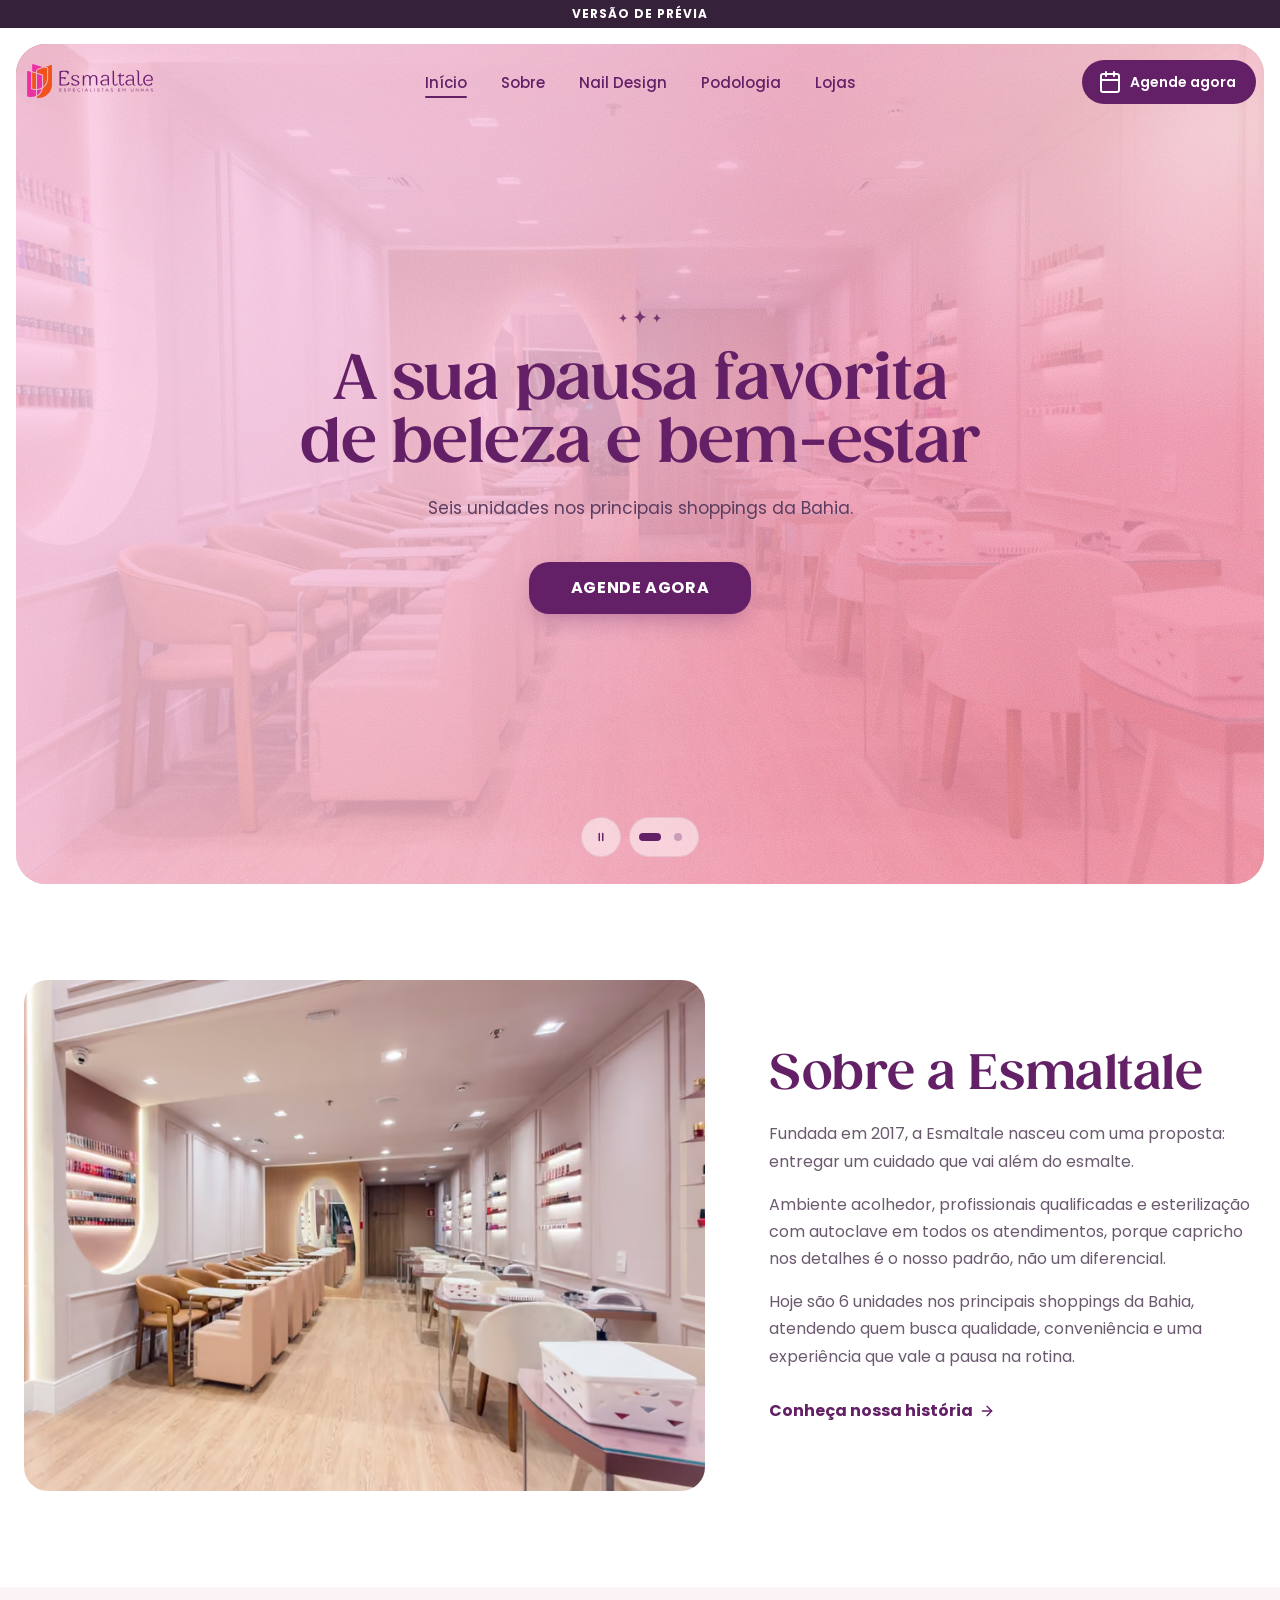
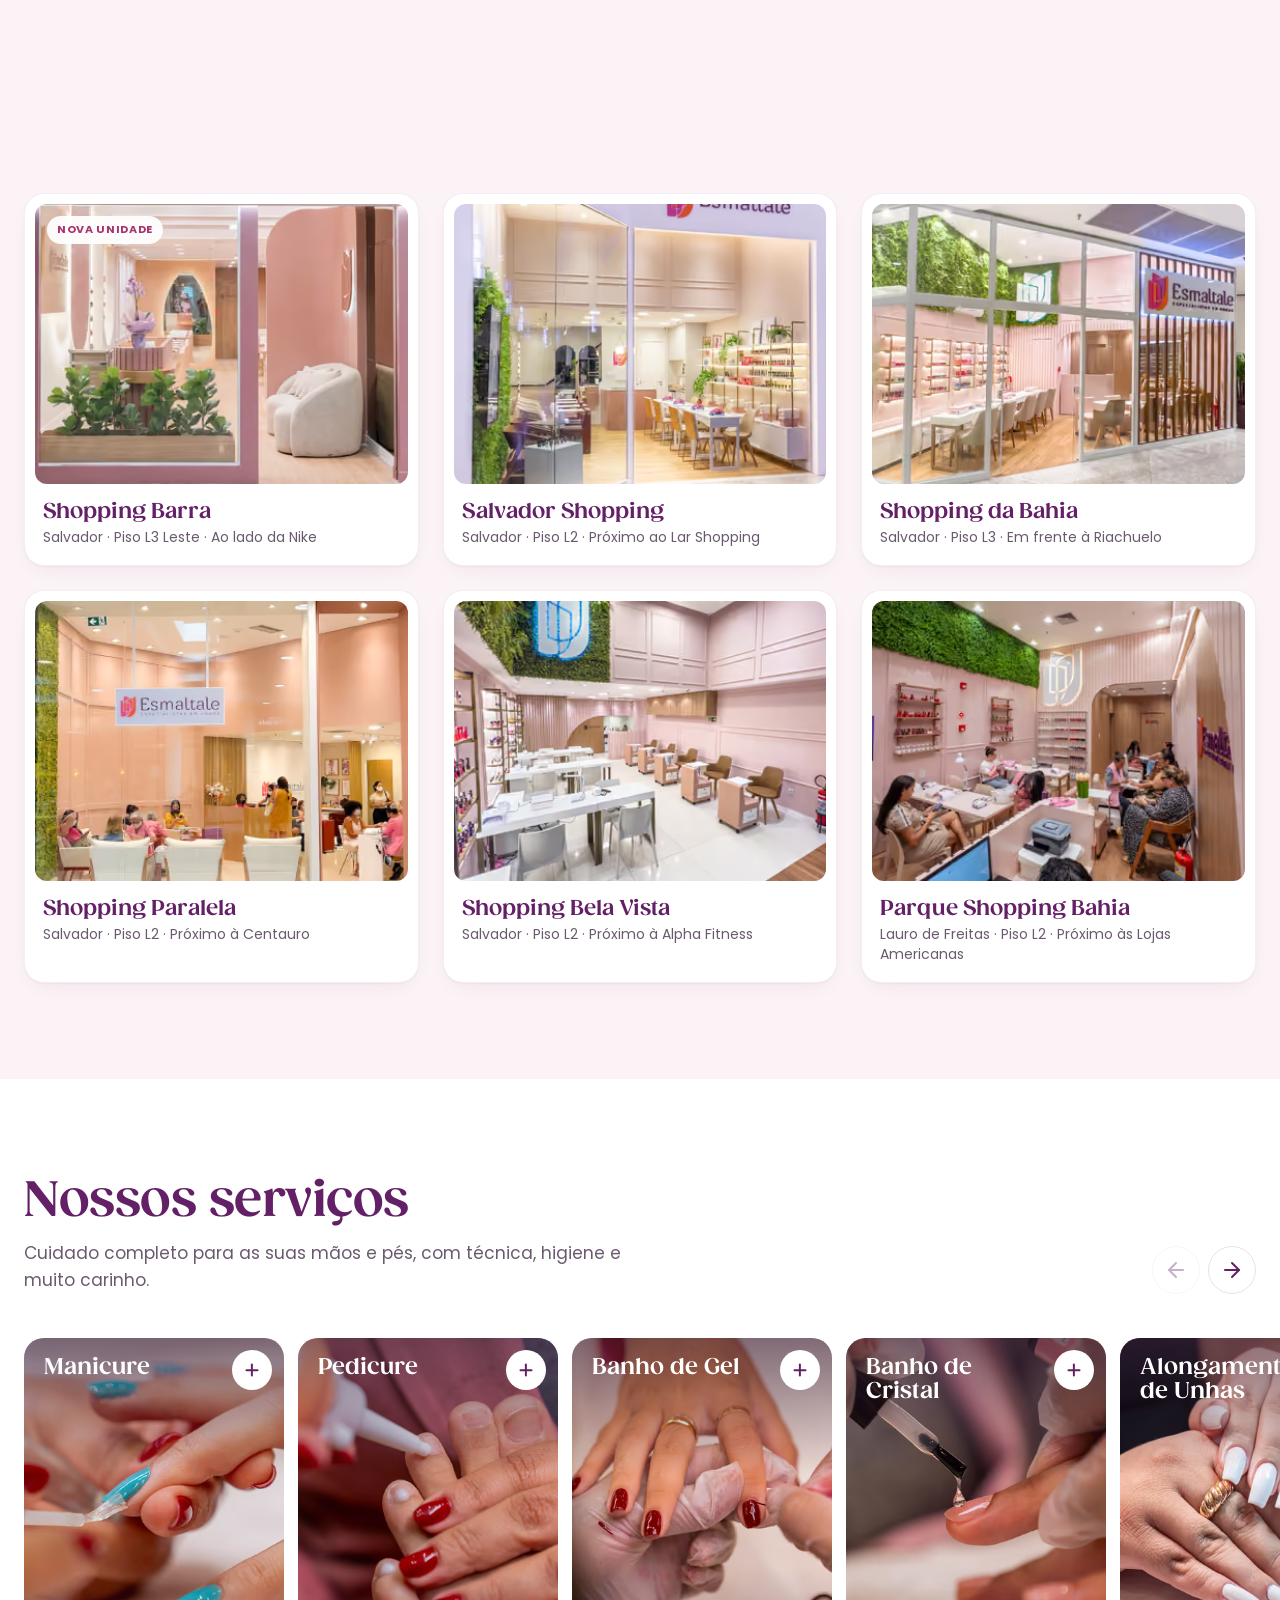
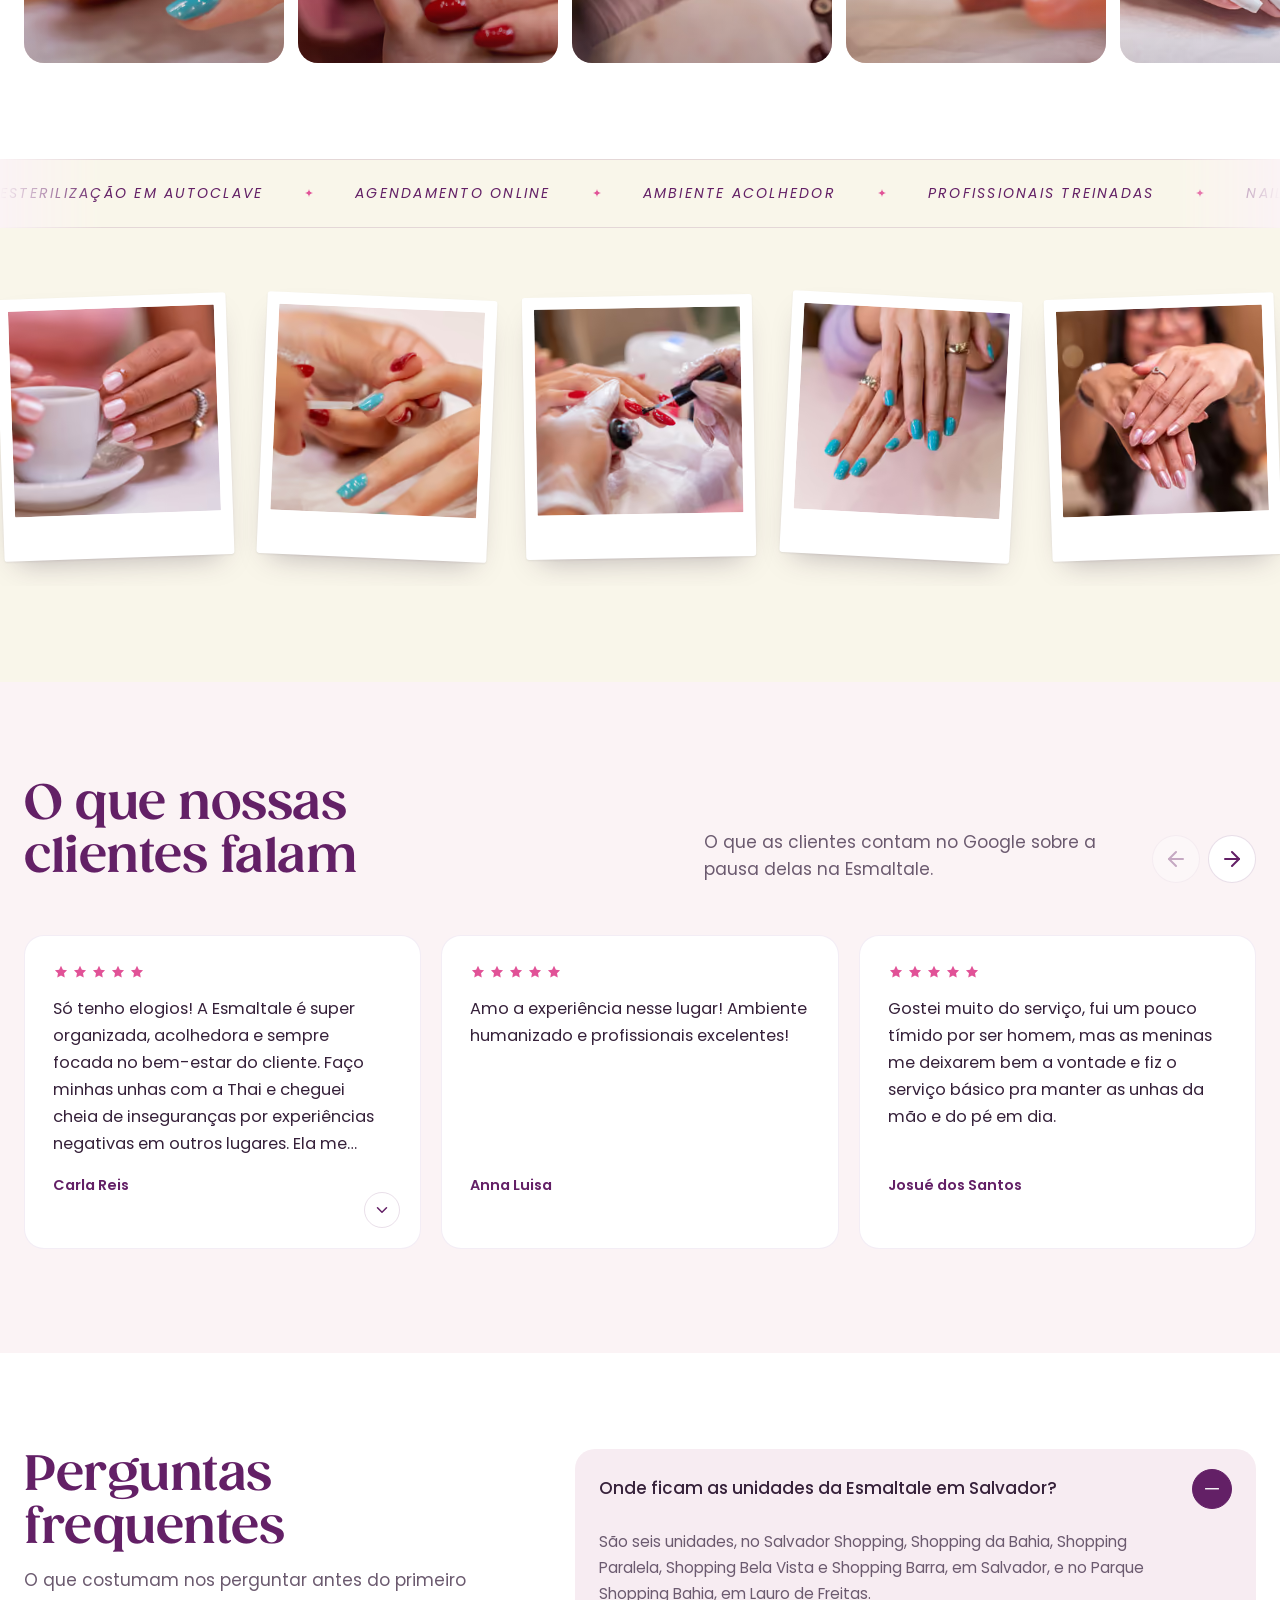
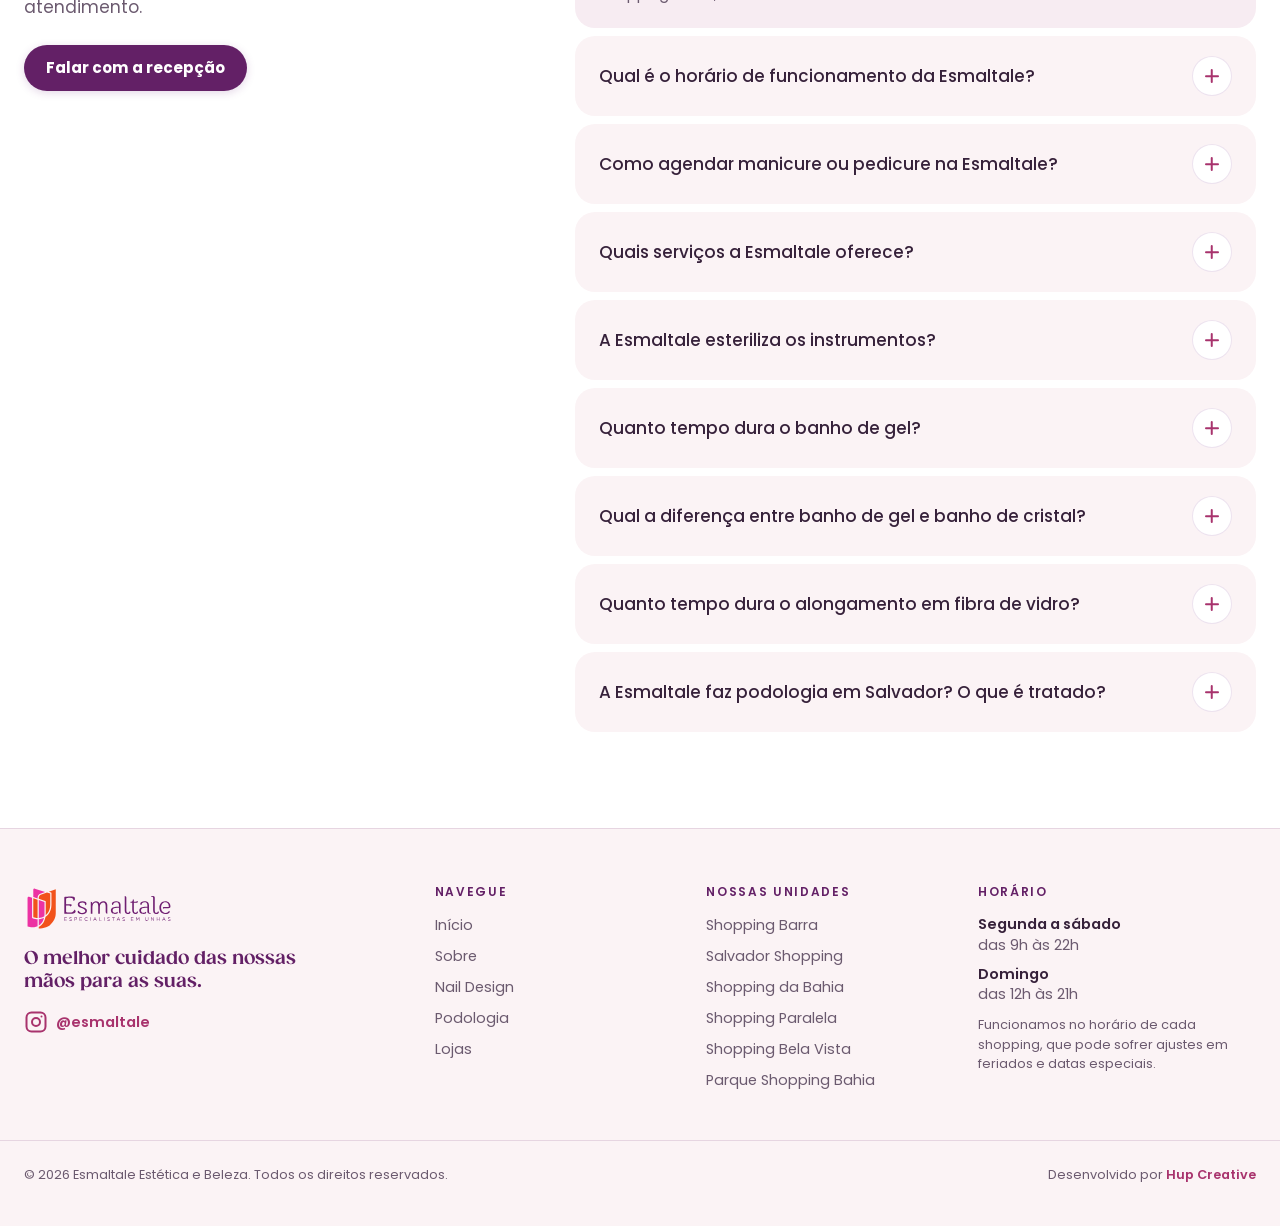
==== commit 52933e94: "Site preview gerado da main 347f1a6 Foto do Sobre na Home: recorte mostra as cadeiras do lado direit" ====
--- a/index.html
+++ b/index.html
@@ -1,4 +1,4 @@
-<!DOCTYPE html><html lang="pt-BR"><head><meta charset="utf-8"><meta name="viewport" content="width=device-width, initial-scale=1"><title>Esmaltale | Esmalteria em Salvador e Lauro de Freitas</title><meta name="description" content="Manicure, pedicure, nail design e podologia em seis unidades nos principais shoppings de Salvador e Lauro de Freitas. Agende online."><link rel="canonical" href="https://esmaltale.com.br/"><meta name="robots" content="index, follow, max-image-preview:large, max-snippet:-1, max-video-preview:-1"><script>document.documentElement.classList.add('js');</script><script>
+<!DOCTYPE html><html lang="pt-BR" class="is-preview"><head><meta charset="utf-8"><meta name="viewport" content="width=device-width, initial-scale=1"><title>Esmaltale | Esmalteria em Salvador e Lauro de Freitas</title><meta name="description" content="Manicure, pedicure, nail design e podologia em seis unidades nos principais shoppings de Salvador e Lauro de Freitas. Agende online."><link rel="canonical" href="https://esmaltale.com.br/"><meta name="robots" content="noindex, nofollow"><script>document.documentElement.classList.add('js');</script><script>
       addEventListener('pagereveal', function (e) {
         if (!e.viewTransition) return;
         var html = document.documentElement;
@@ -19,54 +19,6 @@
         vt.updateCallbackDone && vt.updateCallbackDone.catch(nada);
         vt.finished.catch(nada);
       });
-    </script><script>(function(){const ga4 = "G-G651HHSCPV";
-
-        window.dataLayer = window.dataLayer || [];
-        function gtag() {
-          dataLayer.push(arguments);
-        }
-        window.gtag = gtag;
-        gtag('js', new Date());
-        gtag('config', ga4);
-
-        (function (src) {
-          function carregar() {
-            var s = document.createElement('script');
-            s.async = true;
-            s.src = src;
-            document.head.appendChild(s);
-          }
-          function quandoOcioso() {
-            'requestIdleCallback' in window ? requestIdleCallback(carregar, { timeout: 2500 }) : setTimeout(carregar, 1200);
-          }
-          document.readyState === 'complete' ? quandoOcioso() : addEventListener('load', quandoOcioso, { once: true });
-        })('https://www.googletagmanager.com/gtag/js?id=' + ga4);
-      })();</script><script>(function(){const metaPixel = "798964139939818";
-
-        !(function (f, b, e, v, n) {
-          if (f.fbq) return;
-          n = f.fbq = function () {
-            n.callMethod ? n.callMethod.apply(n, arguments) : n.queue.push(arguments);
-          };
-          if (!f._fbq) f._fbq = n;
-          n.push = n;
-          n.loaded = !0;
-          n.version = '2.0';
-          n.queue = [];
-
-          function carregar() {
-            var t = b.createElement(e);
-            t.async = !0;
-            t.src = v;
-            b.head.appendChild(t);
-          }
-          function quandoOcioso() {
-            'requestIdleCallback' in f ? f.requestIdleCallback(carregar, { timeout: 2500 }) : setTimeout(carregar, 1200);
-          }
-          b.readyState === 'complete' ? quandoOcioso() : f.addEventListener('load', quandoOcioso, { once: true });
-        })(window, document, 'script', 'https://connect.facebook.net/en_US/fbevents.js');
-        fbq('init', metaPixel);
-        fbq('track', 'PageView');
-      })();</script><meta name="theme-color" content="#6B1F7C"><meta name="author" content="Esmaltale"><meta name="format-detection" content="telephone=no"><!-- O Google usa ícones em múltiplos de 48px (48, 96, 192); o .ico cobre navegadores antigos. --><link rel="icon" href="/favicon.ico" sizes="48x48"><link rel="icon" type="image/png" sizes="192x192" href="/favicon-192.png"><link rel="icon" type="image/png" sizes="96x96" href="/favicon-96.png"><link rel="icon" type="image/png" sizes="48x48" href="/favicon-48.png"><link rel="icon" type="image/png" sizes="32x32" href="/favicon-32.png"><link rel="apple-touch-icon" href="/apple-touch-icon.png"><link rel="preload" href="/_astro/gazpacho-bold.3yVyS3ha.woff2" as="font" type="font/woff2" crossorigin><link rel="alternate" type="text/plain" href="/llms.txt" title="Resumo do site para IAs (llms.txt)"><meta property="og:type" content="website"><meta property="og:locale" content="pt_BR"><meta property="og:site_name" content="Esmaltale"><meta property="og:title" content="Esmaltale | Esmalteria em Salvador e Lauro de Freitas"><meta property="og:description" content="Manicure, pedicure, nail design e podologia em seis unidades nos principais shoppings de Salvador e Lauro de Freitas. Agende online."><meta property="og:url" content="https://esmaltale.com.br/"><meta property="og:image" content="https://esmaltale.com.br/og-image.jpg"><meta property="og:image:secure_url" content="https://esmaltale.com.br/og-image.jpg"><meta property="og:image:type" content="image/jpeg"><meta property="og:image:width" content="1200"><meta property="og:image:height" content="630"><meta property="og:image:alt" content="Esmaltale: O melhor cuidado das nossas mãos para as suas."><meta name="twitter:card" content="summary_large_image"><meta name="twitter:title" content="Esmaltale | Esmalteria em Salvador e Lauro de Freitas"><meta name="twitter:description" content="Manicure, pedicure, nail design e podologia em seis unidades nos principais shoppings de Salvador e Lauro de Freitas. Agende online."><meta name="twitter:image" content="https://esmaltale.com.br/og-image.jpg"><meta name="twitter:image:alt" content="Esmaltale: O melhor cuidado das nossas mãos para as suas."><meta name="geo.region" content="BR-BA"><meta name="geo.placename" content="Salvador"><script type="application/ld+json">{"@context":"https://schema.org","@graph":[{"@type":"Organization","@id":"https://esmaltale.com.br/#organizacao","name":"Esmaltale","legalName":"Esmaltale Estética e Beleza","url":"https://esmaltale.com.br/","description":"Rede de esmalterias fundada em 2017 em Salvador, com seis unidades em shoppings de Salvador e Lauro de Freitas. Manicure, pedicure, alongamento de unhas, nail design, SPA dos pés e podologia, com instrumentos esterilizados em autoclave e agendamento online.","logo":{"@type":"ImageObject","@id":"https://esmaltale.com.br/#logo","url":"https://esmaltale.com.br/logo-esmaltale.png","width":1012,"height":278,"caption":"Esmaltale"},"image":{"@id":"https://esmaltale.com.br/#logo"},"slogan":"O melhor cuidado das nossas mãos para as suas.","foundingDate":"2017","foundingLocation":{"@type":"Place","name":"Salvador, Bahia, Brasil"},"areaServed":[{"@type":"City","name":"Salvador","containedInPlace":{"@type":"State","name":"Bahia"}},{"@type":"City","name":"Lauro de Freitas","containedInPlace":{"@type":"State","name":"Bahia"}}],"knowsAbout":["Manicure","Pedicure","Banho de Gel","Banho de Cristal","Alongamento de Unhas","Aplicação de Unhas Postiças","Nail Design","SPA dos Pés","Plástica dos Pés","Podologia","Esmalteria","Cuidado com as unhas","Esterilização em autoclave"],"knowsLanguage":"pt-BR","sameAs":["https://www.instagram.com/esmaltale"],"subOrganization":[{"@id":"https://esmaltale.com.br/lojas/#shopping-barra"},{"@id":"https://esmaltale.com.br/lojas/#salvador-shopping"},{"@id":"https://esmaltale.com.br/lojas/#shopping-da-bahia"},{"@id":"https://esmaltale.com.br/lojas/#shopping-paralela"},{"@id":"https://esmaltale.com.br/lojas/#shopping-bela-vista"},{"@id":"https://esmaltale.com.br/lojas/#parque-shopping-bahia"}],"hasOfferCatalog":{"@type":"OfferCatalog","@id":"https://esmaltale.com.br/#servicos","name":"Serviços Esmaltale","itemListElement":[{"@type":"Offer","position":1,"itemOffered":{"@type":"Service","name":"Manicure","description":"Cuidado completo com as unhas das mãos: limpeza, cutícula, lixamento e esmaltação com acabamento impecável.","provider":{"@id":"https://esmaltale.com.br/#organizacao"},"areaServed":[{"@type":"City","name":"Salvador","containedInPlace":{"@type":"State","name":"Bahia"}},{"@type":"City","name":"Lauro de Freitas","containedInPlace":{"@type":"State","name":"Bahia"}}]}},{"@type":"Offer","position":2,"itemOffered":{"@type":"Service","name":"Pedicure","description":"O mesmo rigor da manicure para os pés. Limpeza, cutícula, lixamento e esmaltação com atenção a cada detalhe.","provider":{"@id":"https://esmaltale.com.br/#organizacao"},"areaServed":[{"@type":"City","name":"Salvador","containedInPlace":{"@type":"State","name":"Bahia"}},{"@type":"City","name":"Lauro de Freitas","containedInPlace":{"@type":"State","name":"Bahia"}}]}},{"@type":"Offer","position":3,"itemOffered":{"@type":"Service","name":"Banho de Gel","description":"Esmaltação de longa duração com gel de alta qualidade. Brilho intenso e resistência para o dia a dia.","provider":{"@id":"https://esmaltale.com.br/#organizacao"},"areaServed":[{"@type":"City","name":"Salvador","containedInPlace":{"@type":"State","name":"Bahia"}},{"@type":"City","name":"Lauro de Freitas","containedInPlace":{"@type":"State","name":"Bahia"}}],"url":"https://esmaltale.com.br/nail-design/#banho-de-gel"}},{"@type":"Offer","position":4,"itemOffered":{"@type":"Service","name":"Banho de Cristal","description":"Esmaltação em gel que reforça a estrutura da unha natural, sem extensão. Resultado natural e duradouro.","provider":{"@id":"https://esmaltale.com.br/#organizacao"},"areaServed":[{"@type":"City","name":"Salvador","containedInPlace":{"@type":"State","name":"Bahia"}},{"@type":"City","name":"Lauro de Freitas","containedInPlace":{"@type":"State","name":"Bahia"}}],"url":"https://esmaltale.com.br/nail-design/#banho-de-cristal"}},{"@type":"Offer","position":5,"itemOffered":{"@type":"Service","name":"Alongamento de Unhas","description":"Extensão profissional com modelagem personalizada no formato que mais combina com você, sempre com refinamento e acabamento.","provider":{"@id":"https://esmaltale.com.br/#organizacao"},"areaServed":[{"@type":"City","name":"Salvador","containedInPlace":{"@type":"State","name":"Bahia"}},{"@type":"City","name":"Lauro de Freitas","containedInPlace":{"@type":"State","name":"Bahia"}}],"url":"https://esmaltale.com.br/nail-design/#fibra-de-vidro"}},{"@type":"Offer","position":6,"itemOffered":{"@type":"Service","name":"Aplicação de Unhas Postiças","description":"Solução rápida e elegante para quem quer unhas mais longas e perfeitas em qualquer ocasião.","provider":{"@id":"https://esmaltale.com.br/#organizacao"},"areaServed":[{"@type":"City","name":"Salvador","containedInPlace":{"@type":"State","name":"Bahia"}},{"@type":"City","name":"Lauro de Freitas","containedInPlace":{"@type":"State","name":"Bahia"}}]}},{"@type":"Offer","position":7,"itemOffered":{"@type":"Service","name":"Nail Design","description":"Designs exclusivos e personalizados. Do minimalismo às tendências mais ousadas para realçar o seu estilo.","provider":{"@id":"https://esmaltale.com.br/#organizacao"},"areaServed":[{"@type":"City","name":"Salvador","containedInPlace":{"@type":"State","name":"Bahia"}},{"@type":"City","name":"Lauro de Freitas","containedInPlace":{"@type":"State","name":"Bahia"}}],"url":"https://esmaltale.com.br/nail-design/"}},{"@type":"Offer","position":8,"itemOffered":{"@type":"Service","name":"SPA dos Pés","description":"Imersão relaxante com esfoliação, hidratação e massagem. Um momento só seu, do início ao fim.","provider":{"@id":"https://esmaltale.com.br/#organizacao"},"areaServed":[{"@type":"City","name":"Salvador","containedInPlace":{"@type":"State","name":"Bahia"}},{"@type":"City","name":"Lauro de Freitas","containedInPlace":{"@type":"State","name":"Bahia"}}]}},{"@type":"Offer","position":9,"itemOffered":{"@type":"Service","name":"Plástica dos Pés","description":"Tratamento intensivo para calcanhar e pele dos pés com resultados visíveis desde a primeira sessão.","provider":{"@id":"https://esmaltale.com.br/#organizacao"},"areaServed":[{"@type":"City","name":"Salvador","containedInPlace":{"@type":"State","name":"Bahia"}},{"@type":"City","name":"Lauro de Freitas","containedInPlace":{"@type":"State","name":"Bahia"}}]}},{"@type":"Offer","position":10,"itemOffered":{"@type":"Service","name":"Podologia","description":"Cuidado clínico com as unhas e a pele dos pés. Trata encravamentos, calos, fissuras e infecções com segurança e precisão.","provider":{"@id":"https://esmaltale.com.br/#organizacao"},"areaServed":[{"@type":"City","name":"Salvador","containedInPlace":{"@type":"State","name":"Bahia"}},{"@type":"City","name":"Lauro de Freitas","containedInPlace":{"@type":"State","name":"Bahia"}}],"url":"https://esmaltale.com.br/podologia/"}}]}},{"@type":"WebSite","@id":"https://esmaltale.com.br/#site","name":"Esmaltale","url":"https://esmaltale.com.br/","description":"Rede de esmalterias fundada em 2017 em Salvador, com seis unidades em shoppings de Salvador e Lauro de Freitas. Manicure, pedicure, alongamento de unhas, nail design, SPA dos pés e podologia, com instrumentos esterilizados em autoclave e agendamento online.","inLanguage":"pt-BR","publisher":{"@id":"https://esmaltale.com.br/#organizacao"},"about":{"@id":"https://esmaltale.com.br/#organizacao"}},{"@type":"WebPage","@id":"https://esmaltale.com.br/#pagina","url":"https://esmaltale.com.br/","name":"Esmaltale | Esmalteria em Salvador e Lauro de Freitas","description":"Manicure, pedicure, nail design e podologia em seis unidades nos principais shoppings de Salvador e Lauro de Freitas. Agende online.","inLanguage":"pt-BR","isPartOf":{"@id":"https://esmaltale.com.br/#site"},"about":{"@id":"https://esmaltale.com.br/#organizacao"},"publisher":{"@id":"https://esmaltale.com.br/#organizacao"},"dateModified":"2026-11-07","primaryImageOfPage":{"@type":"ImageObject","url":"https://esmaltale.com.br/og-image.jpg"},"image":"https://esmaltale.com.br/og-image.jpg","mainEntity":[{"@id":"https://esmaltale.com.br/#organizacao"},{"@id":"https://esmaltale.com.br/lojas/#shopping-barra"},{"@id":"https://esmaltale.com.br/lojas/#salvador-shopping"},{"@id":"https://esmaltale.com.br/lojas/#shopping-da-bahia"},{"@id":"https://esmaltale.com.br/lojas/#shopping-paralela"},{"@id":"https://esmaltale.com.br/lojas/#shopping-bela-vista"},{"@id":"https://esmaltale.com.br/lojas/#parque-shopping-bahia"}]},{"@type":"FAQPage","@id":"https://esmaltale.com.br/#perguntas","inLanguage":"pt-BR","mainEntity":[{"@type":"Question","name":"Onde ficam as unidades da Esmaltale em Salvador?","acceptedAnswer":{"@type":"Answer","text":"São seis unidades, no Salvador Shopping, Shopping da Bahia, Shopping Paralela, Shopping Bela Vista e Shopping Barra, em Salvador, e no Parque Shopping Bahia, em Lauro de Freitas."}},{"@type":"Question","name":"Qual é o horário de funcionamento da Esmaltale?","acceptedAnswer":{"@type":"Answer","text":"Segunda a sábado, das 9h às 22h. Domingo, das 12h às 21h. Funcionamos no horário de cada shopping, que pode sofrer ajustes em feriados e datas especiais."}},{"@type":"Question","name":"Como agendar manicure ou pedicure na Esmaltale?","acceptedAnswer":{"@type":"Answer","text":"O agendamento é online, pelo Trinks, ou pelo WhatsApp da recepção de cada unidade. Escolha a unidade mais perto de você e o horário que encaixa no seu dia."}},{"@type":"Question","name":"Quais serviços a Esmaltale oferece?","acceptedAnswer":{"@type":"Answer","text":"Manicure, pedicure, banho de gel, banho de cristal, alongamento de unhas, aplicação de unhas postiças, nail design, SPA dos pés, plástica dos pés e podologia."}},{"@type":"Question","name":"A Esmaltale esteriliza os instrumentos?","acceptedAnswer":{"@type":"Answer","text":"Sim. Em todas as unidades, os instrumentos passam pela autoclave antes de qualquer atendimento."}},{"@type":"Question","name":"Quanto tempo dura o banho de gel?","acceptedAnswer":{"@type":"Answer","text":"Com os cuidados adequados, o banho de gel dura em média duas a três semanas sem lascar. Por ser curado sob luz LED, o gel adere melhor à superfície da unha e resiste mais ao contato com água e ao uso cotidiano do que o esmalte tradicional."}},{"@type":"Question","name":"Qual a diferença entre banho de gel e banho de cristal?","acceptedAnswer":{"@type":"Answer","text":"As duas técnicas utilizam gel e oferecem durabilidade superior ao esmalte convencional. A diferença está no propósito: o banho de gel foca na cor e no brilho, com uma variedade ampla de tons disponíveis. O banho de cristal foca no reforço da estrutura da unha natural. Para quem quer cor duradoura, o banho de gel é a escolha certa."}},{"@type":"Question","name":"Quanto tempo dura o alongamento em fibra de vidro?","acceptedAnswer":{"@type":"Answer","text":"Com os cuidados adequados, o alongamento em fibra de vidro dura em média três a quatro semanas antes de precisar de manutenção. A extensão não lasca com facilidade e mantém o acabamento por mais tempo do que outros serviços similares."}},{"@type":"Question","name":"A Esmaltale faz podologia em Salvador? O que é tratado?","acceptedAnswer":{"@type":"Answer","text":"Sim. A podologia trata unhas encravadas, calos e hiperqueratose, fissuras e rachaduras, infecções e micoses, e bolhas e úlceras. O serviço é realizado por profissionais treinadas, com instrumentos esterilizados em autoclave antes de cada atendimento, nas unidades de Salvador e Lauro de Freitas."}}]},{"@type":["BeautySalon","NailSalon"],"@id":"https://esmaltale.com.br/lojas/#shopping-barra","name":"Esmaltale Shopping Barra","description":"Esmalteria Esmaltale no Shopping Barra, em Salvador (Piso L3 Leste · Ao lado da Nike): manicure, pedicure, alongamento, nail design, SPA dos pés e podologia.","parentOrganization":{"@id":"https://esmaltale.com.br/#organizacao"},"brand":{"@id":"https://esmaltale.com.br/#organizacao"},"url":"https://esmaltale.com.br/lojas/#shopping-barra","logo":{"@id":"https://esmaltale.com.br/#logo"},"image":"https://esmaltale.com.br/_astro/shopping-barra.DRvl4hel_Z1ttJGO.jpg","telephone":"+5571999494089","address":{"@type":"PostalAddress","streetAddress":"Av. Centenário, 2992, Piso L3 Leste","addressNeighborhood":"Chame-Chame","addressLocality":"Salvador","addressRegion":"BA","postalCode":"40155-151","addressCountry":"BR"},"containedInPlace":{"@type":"ShoppingCenter","name":"Shopping Barra","address":{"@type":"PostalAddress","streetAddress":"Av. Centenário, 2992","addressLocality":"Salvador","addressRegion":"BA","postalCode":"40155-151","addressCountry":"BR"}},"geo":{"@type":"GeoCoordinates","latitude":-13.0071675,"longitude":-38.5247271},"hasMap":"https://www.google.com/maps?cid=7693819465966985537","areaServed":{"@type":"City","name":"Salvador"},"openingHoursSpecification":[{"@type":"OpeningHoursSpecification","dayOfWeek":["Monday","Tuesday","Wednesday","Thursday","Friday","Saturday"],"opens":"09:00","closes":"22:00"},{"@type":"OpeningHoursSpecification","dayOfWeek":["Sunday"],"opens":"12:00","closes":"21:00"}],"currenciesAccepted":"BRL","knowsLanguage":"pt-BR","hasOfferCatalog":{"@id":"https://esmaltale.com.br/#servicos"},"contactPoint":{"@type":"ContactPoint","contactType":"agendamento","telephone":"+5571999494089","url":"https://wa.me/5571999494089","availableLanguage":"pt-BR"},"sameAs":["https://www.google.com/maps?cid=7693819465966985537","https://www.trinks.com/esmaltale-shopping-barra"],"potentialAction":{"@type":"ReserveAction","name":"Agendar pelo Trinks","target":{"@type":"EntryPoint","urlTemplate":"https://www.trinks.com/esmaltale-shopping-barra","inLanguage":"pt-BR"}}},{"@type":["BeautySalon","NailSalon"],"@id":"https://esmaltale.com.br/lojas/#salvador-shopping","name":"Esmaltale Salvador Shopping","description":"Esmalteria Esmaltale no Salvador Shopping, em Salvador (Piso L2 · Próximo ao Lar Shopping): manicure, pedicure, alongamento, nail design, SPA dos pés e podologia.","parentOrganization":{"@id":"https://esmaltale.com.br/#organizacao"},"brand":{"@id":"https://esmaltale.com.br/#organizacao"},"url":"https://esmaltale.com.br/lojas/#salvador-shopping","logo":{"@id":"https://esmaltale.com.br/#logo"},"image":"https://esmaltale.com.br/_astro/salvador-shopping.BZX32VnW_Z239For.jpg","telephone":"+557132725842","address":{"@type":"PostalAddress","streetAddress":"Av. Tancredo Neves, 3133, Piso L2","addressNeighborhood":"Caminho das Árvores","addressLocality":"Salvador","addressRegion":"BA","postalCode":"41820-020","addressCountry":"BR"},"containedInPlace":{"@type":"ShoppingCenter","name":"Salvador Shopping","address":{"@type":"PostalAddress","streetAddress":"Av. Tancredo Neves, 3133","addressLocality":"Salvador","addressRegion":"BA","postalCode":"41820-020","addressCountry":"BR"}},"geo":{"@type":"GeoCoordinates","latitude":-12.9785509,"longitude":-38.4541098},"hasMap":"https://www.google.com/maps?cid=7686953596061038359","areaServed":{"@type":"City","name":"Salvador"},"openingHoursSpecification":[{"@type":"OpeningHoursSpecification","dayOfWeek":["Monday","Tuesday","Wednesday","Thursday","Friday","Saturday"],"opens":"09:00","closes":"22:00"},{"@type":"OpeningHoursSpecification","dayOfWeek":["Sunday"],"opens":"12:00","closes":"21:00"}],"currenciesAccepted":"BRL","knowsLanguage":"pt-BR","hasOfferCatalog":{"@id":"https://esmaltale.com.br/#servicos"},"contactPoint":{"@type":"ContactPoint","contactType":"agendamento","telephone":"+5571993016341","url":"https://wa.me/5571993016341","availableLanguage":"pt-BR"},"sameAs":["https://www.google.com/maps?cid=7686953596061038359","https://www.trinks.com/esmaltalesalvadorshopping","https://loja.esmaltale.com.br/conheca/salvadorshopping"],"potentialAction":{"@type":"ReserveAction","name":"Agendar pelo Trinks","target":{"@type":"EntryPoint","urlTemplate":"https://www.trinks.com/esmaltalesalvadorshopping","inLanguage":"pt-BR"}}},{"@type":["BeautySalon","NailSalon"],"@id":"https://esmaltale.com.br/lojas/#shopping-da-bahia","name":"Esmaltale Shopping da Bahia","description":"Esmalteria Esmaltale no Shopping da Bahia, em Salvador (Piso L3 · Em frente à Riachuelo): manicure, pedicure, alongamento, nail design, SPA dos pés e podologia.","parentOrganization":{"@id":"https://esmaltale.com.br/#organizacao"},"brand":{"@id":"https://esmaltale.com.br/#organizacao"},"url":"https://esmaltale.com.br/lojas/#shopping-da-bahia","logo":{"@id":"https://esmaltale.com.br/#logo"},"image":"https://esmaltale.com.br/_astro/shopping-da-bahia.BCdLF40N_Z1iis1s.jpg","telephone":"+5571999231497","address":{"@type":"PostalAddress","streetAddress":"Av. Tancredo Neves, 148, Piso L3","addressNeighborhood":"Caminho das Árvores","addressLocality":"Salvador","addressRegion":"BA","postalCode":"41820-020","addressCountry":"BR"},"containedInPlace":{"@type":"ShoppingCenter","name":"Shopping da Bahia","address":{"@type":"PostalAddress","streetAddress":"Av. Tancredo Neves, 148","addressLocality":"Salvador","addressRegion":"BA","postalCode":"41820-020","addressCountry":"BR"}},"geo":{"@type":"GeoCoordinates","latitude":-12.9817061,"longitude":-38.4646255},"hasMap":"https://www.google.com/maps?cid=3673152592179540768","areaServed":{"@type":"City","name":"Salvador"},"openingHoursSpecification":[{"@type":"OpeningHoursSpecification","dayOfWeek":["Monday","Tuesday","Wednesday","Thursday","Friday","Saturday"],"opens":"09:00","closes":"22:00"},{"@type":"OpeningHoursSpecification","dayOfWeek":["Sunday"],"opens":"12:00","closes":"21:00"}],"currenciesAccepted":"BRL","knowsLanguage":"pt-BR","hasOfferCatalog":{"@id":"https://esmaltale.com.br/#servicos"},"contactPoint":{"@type":"ContactPoint","contactType":"agendamento","telephone":"+5571999231497","url":"https://wa.me/5571999231497","availableLanguage":"pt-BR"},"sameAs":["https://www.google.com/maps?cid=3673152592179540768","https://www.trinks.com/esmaltale-shopping-da-bahia-","https://loja.esmaltale.com.br/conheca/shoppingdabahia"],"potentialAction":{"@type":"ReserveAction","name":"Agendar pelo Trinks","target":{"@type":"EntryPoint","urlTemplate":"https://www.trinks.com/esmaltale-shopping-da-bahia-","inLanguage":"pt-BR"}}},{"@type":["BeautySalon","NailSalon"],"@id":"https://esmaltale.com.br/lojas/#shopping-paralela","name":"Esmaltale Shopping Paralela","description":"Esmalteria Esmaltale no Shopping Paralela, em Salvador (Piso L2 · Loja C213 · Próximo à Centauro): manicure, pedicure, alongamento, nail design, SPA dos pés e podologia.","parentOrganization":{"@id":"https://esmaltale.com.br/#organizacao"},"brand":{"@id":"https://esmaltale.com.br/#organizacao"},"url":"https://esmaltale.com.br/lojas/#shopping-paralela","logo":{"@id":"https://esmaltale.com.br/#logo"},"image":"https://esmaltale.com.br/_astro/shopping-paralela.I9VgSTXT_Z15roR4.jpg","telephone":"+557133661678","address":{"@type":"PostalAddress","streetAddress":"Av. Luís Viana, 8544, Piso L2, Loja C213","addressNeighborhood":"Paralela","addressLocality":"Salvador","addressRegion":"BA","postalCode":"41730-101","addressCountry":"BR"},"containedInPlace":{"@type":"ShoppingCenter","name":"Shopping Paralela","address":{"@type":"PostalAddress","streetAddress":"Av. Luís Viana, 8544","addressLocality":"Salvador","addressRegion":"BA","postalCode":"41730-101","addressCountry":"BR"}},"geo":{"@type":"GeoCoordinates","latitude":-12.9366876,"longitude":-38.3945855},"hasMap":"https://www.google.com/maps?cid=1865418680387577062","areaServed":{"@type":"City","name":"Salvador"},"openingHoursSpecification":[{"@type":"OpeningHoursSpecification","dayOfWeek":["Monday","Tuesday","Wednesday","Thursday","Friday","Saturday"],"opens":"09:00","closes":"22:00"},{"@type":"OpeningHoursSpecification","dayOfWeek":["Sunday"],"opens":"12:00","closes":"21:00"}],"currenciesAccepted":"BRL","knowsLanguage":"pt-BR","hasOfferCatalog":{"@id":"https://esmaltale.com.br/#servicos"},"contactPoint":{"@type":"ContactPoint","contactType":"agendamento","telephone":"+5571991152859","url":"https://wa.me/5571991152859","availableLanguage":"pt-BR"},"sameAs":["https://www.google.com/maps?cid=1865418680387577062","https://www.trinks.com/esmaltale-shop-paralela","https://loja.esmaltale.com.br/conheca/shoppingparalela"],"potentialAction":{"@type":"ReserveAction","name":"Agendar pelo Trinks","target":{"@type":"EntryPoint","urlTemplate":"https://www.trinks.com/esmaltale-shop-paralela","inLanguage":"pt-BR"}}},{"@type":["BeautySalon","NailSalon"],"@id":"https://esmaltale.com.br/lojas/#shopping-bela-vista","name":"Esmaltale Shopping Bela Vista","description":"Esmalteria Esmaltale no Shopping Bela Vista, em Salvador (Piso L2 · Próximo à Alpha Fitness): manicure, pedicure, alongamento, nail design, SPA dos pés e podologia.","parentOrganization":{"@id":"https://esmaltale.com.br/#organizacao"},"brand":{"@id":"https://esmaltale.com.br/#organizacao"},"url":"https://esmaltale.com.br/lojas/#shopping-bela-vista","logo":{"@id":"https://esmaltale.com.br/#logo"},"image":"https://esmaltale.com.br/_astro/shopping-bela-vista.RmHpDEH2_ZMXTFr.jpg","telephone":"+557134508098","address":{"@type":"PostalAddress","streetAddress":"Al. Euvaldo Luz, 92, Piso L2","addressNeighborhood":"Horto Bela Vista","addressLocality":"Salvador","addressRegion":"BA","postalCode":"41100-000","addressCountry":"BR"},"containedInPlace":{"@type":"ShoppingCenter","name":"Shopping Bela Vista","address":{"@type":"PostalAddress","streetAddress":"Al. Euvaldo Luz, 92","addressLocality":"Salvador","addressRegion":"BA","postalCode":"41100-000","addressCountry":"BR"}},"geo":{"@type":"GeoCoordinates","latitude":-12.9704379,"longitude":-38.4742036},"hasMap":"https://www.google.com/maps?cid=11797337463690376936","areaServed":{"@type":"City","name":"Salvador"},"openingHoursSpecification":[{"@type":"OpeningHoursSpecification","dayOfWeek":["Monday","Tuesday","Wednesday","Thursday","Friday","Saturday"],"opens":"09:00","closes":"22:00"},{"@type":"OpeningHoursSpecification","dayOfWeek":["Sunday"],"opens":"12:00","closes":"21:00"}],"currenciesAccepted":"BRL","knowsLanguage":"pt-BR","hasOfferCatalog":{"@id":"https://esmaltale.com.br/#servicos"},"contactPoint":{"@type":"ContactPoint","contactType":"agendamento","telephone":"+5571997002950","url":"https://wa.me/5571997002950","availableLanguage":"pt-BR"},"sameAs":["https://www.google.com/maps?cid=11797337463690376936","https://www.trinks.com/esmaltale-shopping-bela-vista","https://loja.esmaltale.com.br/conheca/shoppingbelavista"],"potentialAction":{"@type":"ReserveAction","name":"Agendar pelo Trinks","target":{"@type":"EntryPoint","urlTemplate":"https://www.trinks.com/esmaltale-shopping-bela-vista","inLanguage":"pt-BR"}}},{"@type":["BeautySalon","NailSalon"],"@id":"https://esmaltale.com.br/lojas/#parque-shopping-bahia","name":"Esmaltale Parque Shopping Bahia","description":"Esmalteria Esmaltale no Parque Shopping Bahia, em Lauro de Freitas (Piso L2 · Próximo às Lojas Americanas): manicure, pedicure, alongamento, nail design, SPA dos pés e podologia.","parentOrganization":{"@id":"https://esmaltale.com.br/#organizacao"},"brand":{"@id":"https://esmaltale.com.br/#organizacao"},"url":"https://esmaltale.com.br/lojas/#parque-shopping-bahia","logo":{"@id":"https://esmaltale.com.br/#logo"},"image":"https://esmaltale.com.br/_astro/parque-shopping-bahia.ALylXDoR_1guLSz.jpg","telephone":"+5571983259511","address":{"@type":"PostalAddress","streetAddress":"Av. Santos Dumont, 4360, Piso L2","addressLocality":"Lauro de Freitas","addressRegion":"BA","postalCode":"42702-400","addressCountry":"BR"},"containedInPlace":{"@type":"ShoppingCenter","name":"Parque Shopping Bahia","address":{"@type":"PostalAddress","streetAddress":"Av. Santos Dumont, 4360","addressLocality":"Lauro de Freitas","addressRegion":"BA","postalCode":"42702-400","addressCountry":"BR"}},"geo":{"@type":"GeoCoordinates","latitude":-12.8884395,"longitude":-38.318028},"hasMap":"https://www.google.com/maps?cid=17028121796568796822","areaServed":{"@type":"City","name":"Lauro de Freitas"},"openingHoursSpecification":[{"@type":"OpeningHoursSpecification","dayOfWeek":["Monday","Tuesday","Wednesday","Thursday","Friday","Saturday"],"opens":"09:00","closes":"22:00"},{"@type":"OpeningHoursSpecification","dayOfWeek":["Sunday"],"opens":"12:00","closes":"21:00"}],"currenciesAccepted":"BRL","knowsLanguage":"pt-BR","hasOfferCatalog":{"@id":"https://esmaltale.com.br/#servicos"},"contactPoint":{"@type":"ContactPoint","contactType":"agendamento","telephone":"+5571983259511","url":"https://wa.me/5571983259511","availableLanguage":"pt-BR"},"sameAs":["https://www.google.com/maps?cid=17028121796568796822","https://www.trinks.com/esmaltale-salvador-norte-shopping","https://loja.esmaltale.com.br/conheca/parqueshoppingbahia"],"potentialAction":{"@type":"ReserveAction","name":"Agendar pelo Trinks","target":{"@type":"EntryPoint","urlTemplate":"https://www.trinks.com/esmaltale-salvador-norte-shopping","inLanguage":"pt-BR"}}}]}</script><link rel="stylesheet" href="/_astro/BaseLayout.DVXbwnxV.css"><link rel="stylesheet" href="/_astro/index.xwF2GRtd.css"><style>.brilhos[data-astro-cid-b4bn367k]{z-index:0;pointer-events:none;position:absolute;inset:0}.brilhos__item[data-astro-cid-b4bn367k]{opacity:0;animation:4.2s ease-in-out infinite brilhoPisca;position:absolute;transform:translate(-50%,-50%)scale(.4)}.brilhos--roxo[data-astro-cid-b4bn367k]{fill:var(--color-purple)}.brilhos--rosa[data-astro-cid-b4bn367k]{fill:var(--color-pink)}.brilhos--branco[data-astro-cid-b4bn367k]{fill:var(--color-white)}@keyframes brilhoPisca{0%,to{opacity:0;transform:translate(-50%,-50%)scale(.4)rotate(0)}45%,55%{opacity:.85;transform:translate(-50%,-50%)scale(1)rotate(20deg)}}@media (prefers-reduced-motion:reduce){.brilhos__item[data-astro-cid-b4bn367k]{opacity:.5;animation:none;transform:translate(-50%,-50%)}}
+    </script><meta name="theme-color" content="#6B1F7C"><meta name="author" content="Esmaltale"><meta name="format-detection" content="telephone=no"><!-- O Google usa ícones em múltiplos de 48px (48, 96, 192); o .ico cobre navegadores antigos. --><link rel="icon" href="/favicon.ico" sizes="48x48"><link rel="icon" type="image/png" sizes="192x192" href="/favicon-192.png"><link rel="icon" type="image/png" sizes="96x96" href="/favicon-96.png"><link rel="icon" type="image/png" sizes="48x48" href="/favicon-48.png"><link rel="icon" type="image/png" sizes="32x32" href="/favicon-32.png"><link rel="apple-touch-icon" href="/apple-touch-icon.png"><link rel="preload" href="/_astro/gazpacho-bold.3yVyS3ha.woff2" as="font" type="font/woff2" crossorigin><link rel="alternate" type="text/plain" href="/llms.txt" title="Resumo do site para IAs (llms.txt)"><meta property="og:type" content="website"><meta property="og:locale" content="pt_BR"><meta property="og:site_name" content="Esmaltale"><meta property="og:title" content="Esmaltale | Esmalteria em Salvador e Lauro de Freitas"><meta property="og:description" content="Manicure, pedicure, nail design e podologia em seis unidades nos principais shoppings de Salvador e Lauro de Freitas. Agende online."><meta property="og:url" content="https://esmaltale.com.br/"><meta property="og:image" content="https://esmaltale.com.br/og-image.jpg"><meta property="og:image:secure_url" content="https://esmaltale.com.br/og-image.jpg"><meta property="og:image:type" content="image/jpeg"><meta property="og:image:width" content="1200"><meta property="og:image:height" content="630"><meta property="og:image:alt" content="Esmaltale: O melhor cuidado das nossas mãos para as suas."><meta name="twitter:card" content="summary_large_image"><meta name="twitter:title" content="Esmaltale | Esmalteria em Salvador e Lauro de Freitas"><meta name="twitter:description" content="Manicure, pedicure, nail design e podologia em seis unidades nos principais shoppings de Salvador e Lauro de Freitas. Agende online."><meta name="twitter:image" content="https://esmaltale.com.br/og-image.jpg"><meta name="twitter:image:alt" content="Esmaltale: O melhor cuidado das nossas mãos para as suas."><meta name="geo.region" content="BR-BA"><meta name="geo.placename" content="Salvador"><script type="application/ld+json">{"@context":"https://schema.org","@graph":[{"@type":"Organization","@id":"https://esmaltale.com.br/#organizacao","name":"Esmaltale","legalName":"Esmaltale Estética e Beleza","url":"https://esmaltale.com.br/","description":"Rede de esmalterias fundada em 2017 em Salvador, com seis unidades em shoppings de Salvador e Lauro de Freitas. Manicure, pedicure, alongamento de unhas, nail design, SPA dos pés e podologia, com instrumentos esterilizados em autoclave e agendamento online.","logo":{"@type":"ImageObject","@id":"https://esmaltale.com.br/#logo","url":"https://esmaltale.com.br/logo-esmaltale.png","width":1012,"height":278,"caption":"Esmaltale"},"image":{"@id":"https://esmaltale.com.br/#logo"},"slogan":"O melhor cuidado das nossas mãos para as suas.","foundingDate":"2017","foundingLocation":{"@type":"Place","name":"Salvador, Bahia, Brasil"},"areaServed":[{"@type":"City","name":"Salvador","containedInPlace":{"@type":"State","name":"Bahia"}},{"@type":"City","name":"Lauro de Freitas","containedInPlace":{"@type":"State","name":"Bahia"}}],"knowsAbout":["Manicure","Pedicure","Banho de Gel","Banho de Cristal","Alongamento de Unhas","Aplicação de Unhas Postiças","Nail Design","SPA dos Pés","Plástica dos Pés","Podologia","Esmalteria","Cuidado com as unhas","Esterilização em autoclave"],"knowsLanguage":"pt-BR","sameAs":["https://www.instagram.com/esmaltale"],"subOrganization":[{"@id":"https://esmaltale.com.br/lojas/#shopping-barra"},{"@id":"https://esmaltale.com.br/lojas/#salvador-shopping"},{"@id":"https://esmaltale.com.br/lojas/#shopping-da-bahia"},{"@id":"https://esmaltale.com.br/lojas/#shopping-paralela"},{"@id":"https://esmaltale.com.br/lojas/#shopping-bela-vista"},{"@id":"https://esmaltale.com.br/lojas/#parque-shopping-bahia"}],"hasOfferCatalog":{"@type":"OfferCatalog","@id":"https://esmaltale.com.br/#servicos","name":"Serviços Esmaltale","itemListElement":[{"@type":"Offer","position":1,"itemOffered":{"@type":"Service","name":"Manicure","description":"Cuidado completo com as unhas das mãos: limpeza, cutícula, lixamento e esmaltação com acabamento impecável.","provider":{"@id":"https://esmaltale.com.br/#organizacao"},"areaServed":[{"@type":"City","name":"Salvador","containedInPlace":{"@type":"State","name":"Bahia"}},{"@type":"City","name":"Lauro de Freitas","containedInPlace":{"@type":"State","name":"Bahia"}}]}},{"@type":"Offer","position":2,"itemOffered":{"@type":"Service","name":"Pedicure","description":"O mesmo rigor da manicure para os pés. Limpeza, cutícula, lixamento e esmaltação com atenção a cada detalhe.","provider":{"@id":"https://esmaltale.com.br/#organizacao"},"areaServed":[{"@type":"City","name":"Salvador","containedInPlace":{"@type":"State","name":"Bahia"}},{"@type":"City","name":"Lauro de Freitas","containedInPlace":{"@type":"State","name":"Bahia"}}]}},{"@type":"Offer","position":3,"itemOffered":{"@type":"Service","name":"Banho de Gel","description":"Esmaltação de longa duração com gel de alta qualidade. Brilho intenso e resistência para o dia a dia.","provider":{"@id":"https://esmaltale.com.br/#organizacao"},"areaServed":[{"@type":"City","name":"Salvador","containedInPlace":{"@type":"State","name":"Bahia"}},{"@type":"City","name":"Lauro de Freitas","containedInPlace":{"@type":"State","name":"Bahia"}}],"url":"https://esmaltale.com.br/nail-design/#banho-de-gel"}},{"@type":"Offer","position":4,"itemOffered":{"@type":"Service","name":"Banho de Cristal","description":"Esmaltação em gel que reforça a estrutura da unha natural, sem extensão. Resultado natural e duradouro.","provider":{"@id":"https://esmaltale.com.br/#organizacao"},"areaServed":[{"@type":"City","name":"Salvador","containedInPlace":{"@type":"State","name":"Bahia"}},{"@type":"City","name":"Lauro de Freitas","containedInPlace":{"@type":"State","name":"Bahia"}}],"url":"https://esmaltale.com.br/nail-design/#banho-de-cristal"}},{"@type":"Offer","position":5,"itemOffered":{"@type":"Service","name":"Alongamento de Unhas","description":"Extensão profissional com modelagem personalizada no formato que mais combina com você, sempre com refinamento e acabamento.","provider":{"@id":"https://esmaltale.com.br/#organizacao"},"areaServed":[{"@type":"City","name":"Salvador","containedInPlace":{"@type":"State","name":"Bahia"}},{"@type":"City","name":"Lauro de Freitas","containedInPlace":{"@type":"State","name":"Bahia"}}],"url":"https://esmaltale.com.br/nail-design/#fibra-de-vidro"}},{"@type":"Offer","position":6,"itemOffered":{"@type":"Service","name":"Aplicação de Unhas Postiças","description":"Solução rápida e elegante para quem quer unhas mais longas e perfeitas em qualquer ocasião.","provider":{"@id":"https://esmaltale.com.br/#organizacao"},"areaServed":[{"@type":"City","name":"Salvador","containedInPlace":{"@type":"State","name":"Bahia"}},{"@type":"City","name":"Lauro de Freitas","containedInPlace":{"@type":"State","name":"Bahia"}}]}},{"@type":"Offer","position":7,"itemOffered":{"@type":"Service","name":"Nail Design","description":"Designs exclusivos e personalizados. Do minimalismo às tendências mais ousadas para realçar o seu estilo.","provider":{"@id":"https://esmaltale.com.br/#organizacao"},"areaServed":[{"@type":"City","name":"Salvador","containedInPlace":{"@type":"State","name":"Bahia"}},{"@type":"City","name":"Lauro de Freitas","containedInPlace":{"@type":"State","name":"Bahia"}}],"url":"https://esmaltale.com.br/nail-design/"}},{"@type":"Offer","position":8,"itemOffered":{"@type":"Service","name":"SPA dos Pés","description":"Imersão relaxante com esfoliação, hidratação e massagem. Um momento só seu, do início ao fim.","provider":{"@id":"https://esmaltale.com.br/#organizacao"},"areaServed":[{"@type":"City","name":"Salvador","containedInPlace":{"@type":"State","name":"Bahia"}},{"@type":"City","name":"Lauro de Freitas","containedInPlace":{"@type":"State","name":"Bahia"}}]}},{"@type":"Offer","position":9,"itemOffered":{"@type":"Service","name":"Plástica dos Pés","description":"Tratamento intensivo para calcanhar e pele dos pés com resultados visíveis desde a primeira sessão.","provider":{"@id":"https://esmaltale.com.br/#organizacao"},"areaServed":[{"@type":"City","name":"Salvador","containedInPlace":{"@type":"State","name":"Bahia"}},{"@type":"City","name":"Lauro de Freitas","containedInPlace":{"@type":"State","name":"Bahia"}}]}},{"@type":"Offer","position":10,"itemOffered":{"@type":"Service","name":"Podologia","description":"Cuidado clínico com as unhas e a pele dos pés. Trata encravamentos, calos, fissuras e infecções com segurança e precisão.","provider":{"@id":"https://esmaltale.com.br/#organizacao"},"areaServed":[{"@type":"City","name":"Salvador","containedInPlace":{"@type":"State","name":"Bahia"}},{"@type":"City","name":"Lauro de Freitas","containedInPlace":{"@type":"State","name":"Bahia"}}],"url":"https://esmaltale.com.br/podologia/"}}]}},{"@type":"WebSite","@id":"https://esmaltale.com.br/#site","name":"Esmaltale","url":"https://esmaltale.com.br/","description":"Rede de esmalterias fundada em 2017 em Salvador, com seis unidades em shoppings de Salvador e Lauro de Freitas. Manicure, pedicure, alongamento de unhas, nail design, SPA dos pés e podologia, com instrumentos esterilizados em autoclave e agendamento online.","inLanguage":"pt-BR","publisher":{"@id":"https://esmaltale.com.br/#organizacao"},"about":{"@id":"https://esmaltale.com.br/#organizacao"}},{"@type":"WebPage","@id":"https://esmaltale.com.br/#pagina","url":"https://esmaltale.com.br/","name":"Esmaltale | Esmalteria em Salvador e Lauro de Freitas","description":"Manicure, pedicure, nail design e podologia em seis unidades nos principais shoppings de Salvador e Lauro de Freitas. Agende online.","inLanguage":"pt-BR","isPartOf":{"@id":"https://esmaltale.com.br/#site"},"about":{"@id":"https://esmaltale.com.br/#organizacao"},"publisher":{"@id":"https://esmaltale.com.br/#organizacao"},"dateModified":"2026-11-07","primaryImageOfPage":{"@type":"ImageObject","url":"https://esmaltale.com.br/og-image.jpg"},"image":"https://esmaltale.com.br/og-image.jpg","mainEntity":[{"@id":"https://esmaltale.com.br/#organizacao"},{"@id":"https://esmaltale.com.br/lojas/#shopping-barra"},{"@id":"https://esmaltale.com.br/lojas/#salvador-shopping"},{"@id":"https://esmaltale.com.br/lojas/#shopping-da-bahia"},{"@id":"https://esmaltale.com.br/lojas/#shopping-paralela"},{"@id":"https://esmaltale.com.br/lojas/#shopping-bela-vista"},{"@id":"https://esmaltale.com.br/lojas/#parque-shopping-bahia"}]},{"@type":"FAQPage","@id":"https://esmaltale.com.br/#perguntas","inLanguage":"pt-BR","mainEntity":[{"@type":"Question","name":"Onde ficam as unidades da Esmaltale em Salvador?","acceptedAnswer":{"@type":"Answer","text":"São seis unidades, no Salvador Shopping, Shopping da Bahia, Shopping Paralela, Shopping Bela Vista e Shopping Barra, em Salvador, e no Parque Shopping Bahia, em Lauro de Freitas."}},{"@type":"Question","name":"Qual é o horário de funcionamento da Esmaltale?","acceptedAnswer":{"@type":"Answer","text":"Segunda a sábado, das 9h às 22h. Domingo, das 12h às 21h. Funcionamos no horário de cada shopping, que pode sofrer ajustes em feriados e datas especiais."}},{"@type":"Question","name":"Como agendar manicure ou pedicure na Esmaltale?","acceptedAnswer":{"@type":"Answer","text":"O agendamento é online, pelo Trinks, ou pelo WhatsApp da recepção de cada unidade. Escolha a unidade mais perto de você e o horário que encaixa no seu dia."}},{"@type":"Question","name":"Quais serviços a Esmaltale oferece?","acceptedAnswer":{"@type":"Answer","text":"Manicure, pedicure, banho de gel, banho de cristal, alongamento de unhas, aplicação de unhas postiças, nail design, SPA dos pés, plástica dos pés e podologia."}},{"@type":"Question","name":"A Esmaltale esteriliza os instrumentos?","acceptedAnswer":{"@type":"Answer","text":"Sim. Em todas as unidades, os instrumentos passam pela autoclave antes de qualquer atendimento."}},{"@type":"Question","name":"Quanto tempo dura o banho de gel?","acceptedAnswer":{"@type":"Answer","text":"Com os cuidados adequados, o banho de gel dura em média duas a três semanas sem lascar. Por ser curado sob luz LED, o gel adere melhor à superfície da unha e resiste mais ao contato com água e ao uso cotidiano do que o esmalte tradicional."}},{"@type":"Question","name":"Qual a diferença entre banho de gel e banho de cristal?","acceptedAnswer":{"@type":"Answer","text":"As duas técnicas utilizam gel e oferecem durabilidade superior ao esmalte convencional. A diferença está no propósito: o banho de gel foca na cor e no brilho, com uma variedade ampla de tons disponíveis. O banho de cristal foca no reforço da estrutura da unha natural. Para quem quer cor duradoura, o banho de gel é a escolha certa."}},{"@type":"Question","name":"Quanto tempo dura o alongamento em fibra de vidro?","acceptedAnswer":{"@type":"Answer","text":"Com os cuidados adequados, o alongamento em fibra de vidro dura em média três a quatro semanas antes de precisar de manutenção. A extensão não lasca com facilidade e mantém o acabamento por mais tempo do que outros serviços similares."}},{"@type":"Question","name":"A Esmaltale faz podologia em Salvador? O que é tratado?","acceptedAnswer":{"@type":"Answer","text":"Sim. A podologia trata unhas encravadas, calos e hiperqueratose, fissuras e rachaduras, infecções e micoses, e bolhas e úlceras. O serviço é realizado por profissionais treinadas, com instrumentos esterilizados em autoclave antes de cada atendimento, nas unidades de Salvador e Lauro de Freitas."}}]},{"@type":["BeautySalon","NailSalon"],"@id":"https://esmaltale.com.br/lojas/#shopping-barra","name":"Esmaltale Shopping Barra","description":"Esmalteria Esmaltale no Shopping Barra, em Salvador (Piso L3 Leste · Ao lado da Nike): manicure, pedicure, alongamento, nail design, SPA dos pés e podologia.","parentOrganization":{"@id":"https://esmaltale.com.br/#organizacao"},"brand":{"@id":"https://esmaltale.com.br/#organizacao"},"url":"https://esmaltale.com.br/lojas/#shopping-barra","logo":{"@id":"https://esmaltale.com.br/#logo"},"image":"https://esmaltale.com.br/_astro/shopping-barra.DRvl4hel_Z1ttJGO.jpg","telephone":"+5571999494089","address":{"@type":"PostalAddress","streetAddress":"Av. Centenário, 2992, Piso L3 Leste","addressNeighborhood":"Chame-Chame","addressLocality":"Salvador","addressRegion":"BA","postalCode":"40155-151","addressCountry":"BR"},"containedInPlace":{"@type":"ShoppingCenter","name":"Shopping Barra","address":{"@type":"PostalAddress","streetAddress":"Av. Centenário, 2992","addressLocality":"Salvador","addressRegion":"BA","postalCode":"40155-151","addressCountry":"BR"}},"geo":{"@type":"GeoCoordinates","latitude":-13.0071675,"longitude":-38.5247271},"hasMap":"https://www.google.com/maps?cid=7693819465966985537","areaServed":{"@type":"City","name":"Salvador"},"openingHoursSpecification":[{"@type":"OpeningHoursSpecification","dayOfWeek":["Monday","Tuesday","Wednesday","Thursday","Friday","Saturday"],"opens":"09:00","closes":"22:00"},{"@type":"OpeningHoursSpecification","dayOfWeek":["Sunday"],"opens":"12:00","closes":"21:00"}],"currenciesAccepted":"BRL","knowsLanguage":"pt-BR","hasOfferCatalog":{"@id":"https://esmaltale.com.br/#servicos"},"contactPoint":{"@type":"ContactPoint","contactType":"agendamento","telephone":"+5571999494089","url":"https://wa.me/5571999494089","availableLanguage":"pt-BR"},"sameAs":["https://www.google.com/maps?cid=7693819465966985537","https://www.trinks.com/esmaltale-shopping-barra"],"potentialAction":{"@type":"ReserveAction","name":"Agendar pelo Trinks","target":{"@type":"EntryPoint","urlTemplate":"https://www.trinks.com/esmaltale-shopping-barra","inLanguage":"pt-BR"}}},{"@type":["BeautySalon","NailSalon"],"@id":"https://esmaltale.com.br/lojas/#salvador-shopping","name":"Esmaltale Salvador Shopping","description":"Esmalteria Esmaltale no Salvador Shopping, em Salvador (Piso L2 · Próximo ao Lar Shopping): manicure, pedicure, alongamento, nail design, SPA dos pés e podologia.","parentOrganization":{"@id":"https://esmaltale.com.br/#organizacao"},"brand":{"@id":"https://esmaltale.com.br/#organizacao"},"url":"https://esmaltale.com.br/lojas/#salvador-shopping","logo":{"@id":"https://esmaltale.com.br/#logo"},"image":"https://esmaltale.com.br/_astro/salvador-shopping.BZX32VnW_Z239For.jpg","telephone":"+557132725842","address":{"@type":"PostalAddress","streetAddress":"Av. Tancredo Neves, 3133, Piso L2","addressNeighborhood":"Caminho das Árvores","addressLocality":"Salvador","addressRegion":"BA","postalCode":"41820-020","addressCountry":"BR"},"containedInPlace":{"@type":"ShoppingCenter","name":"Salvador Shopping","address":{"@type":"PostalAddress","streetAddress":"Av. Tancredo Neves, 3133","addressLocality":"Salvador","addressRegion":"BA","postalCode":"41820-020","addressCountry":"BR"}},"geo":{"@type":"GeoCoordinates","latitude":-12.9785509,"longitude":-38.4541098},"hasMap":"https://www.google.com/maps?cid=7686953596061038359","areaServed":{"@type":"City","name":"Salvador"},"openingHoursSpecification":[{"@type":"OpeningHoursSpecification","dayOfWeek":["Monday","Tuesday","Wednesday","Thursday","Friday","Saturday"],"opens":"09:00","closes":"22:00"},{"@type":"OpeningHoursSpecification","dayOfWeek":["Sunday"],"opens":"12:00","closes":"21:00"}],"currenciesAccepted":"BRL","knowsLanguage":"pt-BR","hasOfferCatalog":{"@id":"https://esmaltale.com.br/#servicos"},"contactPoint":{"@type":"ContactPoint","contactType":"agendamento","telephone":"+5571993016341","url":"https://wa.me/5571993016341","availableLanguage":"pt-BR"},"sameAs":["https://www.google.com/maps?cid=7686953596061038359","https://www.trinks.com/esmaltalesalvadorshopping","https://loja.esmaltale.com.br/conheca/salvadorshopping"],"potentialAction":{"@type":"ReserveAction","name":"Agendar pelo Trinks","target":{"@type":"EntryPoint","urlTemplate":"https://www.trinks.com/esmaltalesalvadorshopping","inLanguage":"pt-BR"}}},{"@type":["BeautySalon","NailSalon"],"@id":"https://esmaltale.com.br/lojas/#shopping-da-bahia","name":"Esmaltale Shopping da Bahia","description":"Esmalteria Esmaltale no Shopping da Bahia, em Salvador (Piso L3 · Em frente à Riachuelo): manicure, pedicure, alongamento, nail design, SPA dos pés e podologia.","parentOrganization":{"@id":"https://esmaltale.com.br/#organizacao"},"brand":{"@id":"https://esmaltale.com.br/#organizacao"},"url":"https://esmaltale.com.br/lojas/#shopping-da-bahia","logo":{"@id":"https://esmaltale.com.br/#logo"},"image":"https://esmaltale.com.br/_astro/shopping-da-bahia.BCdLF40N_Z1iis1s.jpg","telephone":"+5571999231497","address":{"@type":"PostalAddress","streetAddress":"Av. Tancredo Neves, 148, Piso L3","addressNeighborhood":"Caminho das Árvores","addressLocality":"Salvador","addressRegion":"BA","postalCode":"41820-020","addressCountry":"BR"},"containedInPlace":{"@type":"ShoppingCenter","name":"Shopping da Bahia","address":{"@type":"PostalAddress","streetAddress":"Av. Tancredo Neves, 148","addressLocality":"Salvador","addressRegion":"BA","postalCode":"41820-020","addressCountry":"BR"}},"geo":{"@type":"GeoCoordinates","latitude":-12.9817061,"longitude":-38.4646255},"hasMap":"https://www.google.com/maps?cid=3673152592179540768","areaServed":{"@type":"City","name":"Salvador"},"openingHoursSpecification":[{"@type":"OpeningHoursSpecification","dayOfWeek":["Monday","Tuesday","Wednesday","Thursday","Friday","Saturday"],"opens":"09:00","closes":"22:00"},{"@type":"OpeningHoursSpecification","dayOfWeek":["Sunday"],"opens":"12:00","closes":"21:00"}],"currenciesAccepted":"BRL","knowsLanguage":"pt-BR","hasOfferCatalog":{"@id":"https://esmaltale.com.br/#servicos"},"contactPoint":{"@type":"ContactPoint","contactType":"agendamento","telephone":"+5571999231497","url":"https://wa.me/5571999231497","availableLanguage":"pt-BR"},"sameAs":["https://www.google.com/maps?cid=3673152592179540768","https://www.trinks.com/esmaltale-shopping-da-bahia-","https://loja.esmaltale.com.br/conheca/shoppingdabahia"],"potentialAction":{"@type":"ReserveAction","name":"Agendar pelo Trinks","target":{"@type":"EntryPoint","urlTemplate":"https://www.trinks.com/esmaltale-shopping-da-bahia-","inLanguage":"pt-BR"}}},{"@type":["BeautySalon","NailSalon"],"@id":"https://esmaltale.com.br/lojas/#shopping-paralela","name":"Esmaltale Shopping Paralela","description":"Esmalteria Esmaltale no Shopping Paralela, em Salvador (Piso L2 · Loja C213 · Próximo à Centauro): manicure, pedicure, alongamento, nail design, SPA dos pés e podologia.","parentOrganization":{"@id":"https://esmaltale.com.br/#organizacao"},"brand":{"@id":"https://esmaltale.com.br/#organizacao"},"url":"https://esmaltale.com.br/lojas/#shopping-paralela","logo":{"@id":"https://esmaltale.com.br/#logo"},"image":"https://esmaltale.com.br/_astro/shopping-paralela.I9VgSTXT_Z15roR4.jpg","telephone":"+557133661678","address":{"@type":"PostalAddress","streetAddress":"Av. Luís Viana, 8544, Piso L2, Loja C213","addressNeighborhood":"Paralela","addressLocality":"Salvador","addressRegion":"BA","postalCode":"41730-101","addressCountry":"BR"},"containedInPlace":{"@type":"ShoppingCenter","name":"Shopping Paralela","address":{"@type":"PostalAddress","streetAddress":"Av. Luís Viana, 8544","addressLocality":"Salvador","addressRegion":"BA","postalCode":"41730-101","addressCountry":"BR"}},"geo":{"@type":"GeoCoordinates","latitude":-12.9366876,"longitude":-38.3945855},"hasMap":"https://www.google.com/maps?cid=1865418680387577062","areaServed":{"@type":"City","name":"Salvador"},"openingHoursSpecification":[{"@type":"OpeningHoursSpecification","dayOfWeek":["Monday","Tuesday","Wednesday","Thursday","Friday","Saturday"],"opens":"09:00","closes":"22:00"},{"@type":"OpeningHoursSpecification","dayOfWeek":["Sunday"],"opens":"12:00","closes":"21:00"}],"currenciesAccepted":"BRL","knowsLanguage":"pt-BR","hasOfferCatalog":{"@id":"https://esmaltale.com.br/#servicos"},"contactPoint":{"@type":"ContactPoint","contactType":"agendamento","telephone":"+5571991152859","url":"https://wa.me/5571991152859","availableLanguage":"pt-BR"},"sameAs":["https://www.google.com/maps?cid=1865418680387577062","https://www.trinks.com/esmaltale-shop-paralela","https://loja.esmaltale.com.br/conheca/shoppingparalela"],"potentialAction":{"@type":"ReserveAction","name":"Agendar pelo Trinks","target":{"@type":"EntryPoint","urlTemplate":"https://www.trinks.com/esmaltale-shop-paralela","inLanguage":"pt-BR"}}},{"@type":["BeautySalon","NailSalon"],"@id":"https://esmaltale.com.br/lojas/#shopping-bela-vista","name":"Esmaltale Shopping Bela Vista","description":"Esmalteria Esmaltale no Shopping Bela Vista, em Salvador (Piso L2 · Próximo à Alpha Fitness): manicure, pedicure, alongamento, nail design, SPA dos pés e podologia.","parentOrganization":{"@id":"https://esmaltale.com.br/#organizacao"},"brand":{"@id":"https://esmaltale.com.br/#organizacao"},"url":"https://esmaltale.com.br/lojas/#shopping-bela-vista","logo":{"@id":"https://esmaltale.com.br/#logo"},"image":"https://esmaltale.com.br/_astro/shopping-bela-vista.RmHpDEH2_ZMXTFr.jpg","telephone":"+557134508098","address":{"@type":"PostalAddress","streetAddress":"Al. Euvaldo Luz, 92, Piso L2","addressNeighborhood":"Horto Bela Vista","addressLocality":"Salvador","addressRegion":"BA","postalCode":"41100-000","addressCountry":"BR"},"containedInPlace":{"@type":"ShoppingCenter","name":"Shopping Bela Vista","address":{"@type":"PostalAddress","streetAddress":"Al. Euvaldo Luz, 92","addressLocality":"Salvador","addressRegion":"BA","postalCode":"41100-000","addressCountry":"BR"}},"geo":{"@type":"GeoCoordinates","latitude":-12.9704379,"longitude":-38.4742036},"hasMap":"https://www.google.com/maps?cid=11797337463690376936","areaServed":{"@type":"City","name":"Salvador"},"openingHoursSpecification":[{"@type":"OpeningHoursSpecification","dayOfWeek":["Monday","Tuesday","Wednesday","Thursday","Friday","Saturday"],"opens":"09:00","closes":"22:00"},{"@type":"OpeningHoursSpecification","dayOfWeek":["Sunday"],"opens":"12:00","closes":"21:00"}],"currenciesAccepted":"BRL","knowsLanguage":"pt-BR","hasOfferCatalog":{"@id":"https://esmaltale.com.br/#servicos"},"contactPoint":{"@type":"ContactPoint","contactType":"agendamento","telephone":"+5571997002950","url":"https://wa.me/5571997002950","availableLanguage":"pt-BR"},"sameAs":["https://www.google.com/maps?cid=11797337463690376936","https://www.trinks.com/esmaltale-shopping-bela-vista","https://loja.esmaltale.com.br/conheca/shoppingbelavista"],"potentialAction":{"@type":"ReserveAction","name":"Agendar pelo Trinks","target":{"@type":"EntryPoint","urlTemplate":"https://www.trinks.com/esmaltale-shopping-bela-vista","inLanguage":"pt-BR"}}},{"@type":["BeautySalon","NailSalon"],"@id":"https://esmaltale.com.br/lojas/#parque-shopping-bahia","name":"Esmaltale Parque Shopping Bahia","description":"Esmalteria Esmaltale no Parque Shopping Bahia, em Lauro de Freitas (Piso L2 · Próximo às Lojas Americanas): manicure, pedicure, alongamento, nail design, SPA dos pés e podologia.","parentOrganization":{"@id":"https://esmaltale.com.br/#organizacao"},"brand":{"@id":"https://esmaltale.com.br/#organizacao"},"url":"https://esmaltale.com.br/lojas/#parque-shopping-bahia","logo":{"@id":"https://esmaltale.com.br/#logo"},"image":"https://esmaltale.com.br/_astro/parque-shopping-bahia.ALylXDoR_1guLSz.jpg","telephone":"+5571983259511","address":{"@type":"PostalAddress","streetAddress":"Av. Santos Dumont, 4360, Piso L2","addressLocality":"Lauro de Freitas","addressRegion":"BA","postalCode":"42702-400","addressCountry":"BR"},"containedInPlace":{"@type":"ShoppingCenter","name":"Parque Shopping Bahia","address":{"@type":"PostalAddress","streetAddress":"Av. Santos Dumont, 4360","addressLocality":"Lauro de Freitas","addressRegion":"BA","postalCode":"42702-400","addressCountry":"BR"}},"geo":{"@type":"GeoCoordinates","latitude":-12.8884395,"longitude":-38.318028},"hasMap":"https://www.google.com/maps?cid=17028121796568796822","areaServed":{"@type":"City","name":"Lauro de Freitas"},"openingHoursSpecification":[{"@type":"OpeningHoursSpecification","dayOfWeek":["Monday","Tuesday","Wednesday","Thursday","Friday","Saturday"],"opens":"09:00","closes":"22:00"},{"@type":"OpeningHoursSpecification","dayOfWeek":["Sunday"],"opens":"12:00","closes":"21:00"}],"currenciesAccepted":"BRL","knowsLanguage":"pt-BR","hasOfferCatalog":{"@id":"https://esmaltale.com.br/#servicos"},"contactPoint":{"@type":"ContactPoint","contactType":"agendamento","telephone":"+5571983259511","url":"https://wa.me/5571983259511","availableLanguage":"pt-BR"},"sameAs":["https://www.google.com/maps?cid=17028121796568796822","https://www.trinks.com/esmaltale-salvador-norte-shopping","https://loja.esmaltale.com.br/conheca/parqueshoppingbahia"],"potentialAction":{"@type":"ReserveAction","name":"Agendar pelo Trinks","target":{"@type":"EntryPoint","urlTemplate":"https://www.trinks.com/esmaltale-salvador-norte-shopping","inLanguage":"pt-BR"}}}]}</script><link rel="stylesheet" href="/_astro/BaseLayout.DVXbwnxV.css"><link rel="stylesheet" href="/_astro/index.xwF2GRtd.css"><style>.brilhos[data-astro-cid-b4bn367k]{z-index:0;pointer-events:none;position:absolute;inset:0}.brilhos__item[data-astro-cid-b4bn367k]{opacity:0;animation:4.2s ease-in-out infinite brilhoPisca;position:absolute;transform:translate(-50%,-50%)scale(.4)}.brilhos--roxo[data-astro-cid-b4bn367k]{fill:var(--color-purple)}.brilhos--rosa[data-astro-cid-b4bn367k]{fill:var(--color-pink)}.brilhos--branco[data-astro-cid-b4bn367k]{fill:var(--color-white)}@keyframes brilhoPisca{0%,to{opacity:0;transform:translate(-50%,-50%)scale(.4)rotate(0)}45%,55%{opacity:.85;transform:translate(-50%,-50%)scale(1)rotate(20deg)}}@media (prefers-reduced-motion:reduce){.brilhos__item[data-astro-cid-b4bn367k]{opacity:.5;animation:none;transform:translate(-50%,-50%)}}
 .galeria[data-astro-cid-py7gll3d]{background-color:var(--color-creme);padding-block:40px 72px;overflow:hidden}.galeria__faixa[data-astro-cid-py7gll3d]{overflow:hidden}.galeria__trilho[data-astro-cid-py7gll3d]{width:max-content;animation:60s linear infinite galeriaLoop;display:flex}.galeria__faixa[data-astro-cid-py7gll3d]:hover .galeria__trilho[data-astro-cid-py7gll3d],.galeria__faixa[data-astro-cid-py7gll3d]:focus-within .galeria__trilho[data-astro-cid-py7gll3d]{animation-play-state:paused}.galeria__grupo[data-astro-cid-py7gll3d]{gap:22px;padding:20px 22px 28px 0;list-style:none;display:flex}.galeria__foto[data-astro-cid-py7gll3d]{background-color:var(--color-white);cursor:zoom-in;width:200px;transform:rotate(var(--giro,-2deg));transition:transform .6s var(--ease-out-expo), box-shadow .6s var(--ease-out-expo);border-radius:3px;padding:10px 10px 38px;display:block;box-shadow:0 1px 2px #36213a14,0 14px 30px -14px #36213a59}.galeria__grupo[data-astro-cid-py7gll3d] li[data-astro-cid-py7gll3d]:nth-child(4n+2) .galeria__foto[data-astro-cid-py7gll3d]{--giro:2.5deg}.galeria__grupo[data-astro-cid-py7gll3d] li[data-astro-cid-py7gll3d]:nth-child(4n+3) .galeria__foto[data-astro-cid-py7gll3d]{--giro:-1deg}.galeria__grupo[data-astro-cid-py7gll3d] li[data-astro-cid-py7gll3d]:nth-child(4n+4) .galeria__foto[data-astro-cid-py7gll3d]{--giro:3deg}.galeria__foto[data-astro-cid-py7gll3d]:hover,.galeria__foto[data-astro-cid-py7gll3d]:focus-visible{transform:rotate(0)translateY(-8px)scale(1.04);box-shadow:0 1px 2px #36213a14,0 24px 40px -16px #36213a66}.galeria__foto[data-astro-cid-py7gll3d] img{aspect-ratio:1;object-fit:cover;border-radius:1px;width:100%}@keyframes galeriaLoop{to{transform:translate(-50%)}}.galeria__modal[data-astro-cid-py7gll3d]{background:0 0;border:0;width:min(92vw,880px);max-height:90vh;margin:auto;padding:0;overflow:visible}.galeria__modal[data-astro-cid-py7gll3d][open]{animation:galeriaModalIn .42s var(--ease-out-expo) both}.galeria__modal[data-astro-cid-py7gll3d]::backdrop{-webkit-backdrop-filter:blur(6px);background-color:#36213ad1}.galeria__modal[data-astro-cid-py7gll3d][open]::backdrop{animation:galeriaFundoIn .45s var(--ease-out-expo) both}@keyframes galeriaModalIn{0%{opacity:0;transform:scale(.96)}}@keyframes galeriaFundoIn{0%{-webkit-backdrop-filter:blur();background-color:#36213a00}}.galeria__ampliada[data-astro-cid-py7gll3d]{object-fit:contain;border-radius:16px;width:100%;max-height:86vh}.galeria__ctrl[data-astro-cid-py7gll3d]{width:44px;height:44px;color:var(--color-purple-dark);background-color:var(--color-white);transition:transform .25s var(--ease);border-radius:50%;justify-content:center;align-items:center;display:flex;position:absolute;box-shadow:0 6px 18px #2a242840}.galeria__ctrl[data-astro-cid-py7gll3d]:hover{transform:scale(1.06)}.galeria__fechar[data-astro-cid-py7gll3d]{top:-14px;right:-14px}.galeria__anterior[data-astro-cid-py7gll3d],.galeria__proxima[data-astro-cid-py7gll3d]{margin-top:-22px;top:50%}.galeria__anterior[data-astro-cid-py7gll3d]{left:12px}.galeria__anterior[data-astro-cid-py7gll3d] .icon{transform:rotate(180deg)}.galeria__proxima[data-astro-cid-py7gll3d]{right:12px}@media (width>=768px){.galeria[data-astro-cid-py7gll3d]{padding-block:48px 96px}.galeria__foto[data-astro-cid-py7gll3d]{width:230px;padding:12px 12px 44px}.galeria__grupo[data-astro-cid-py7gll3d]{gap:32px;padding-right:32px}}@media (prefers-reduced-motion:reduce){.galeria__faixa[data-astro-cid-py7gll3d]{overscroll-behavior-x:contain;overflow:auto hidden}.galeria__trilho[data-astro-cid-py7gll3d]{animation:none}}
-</style></head><body><a href="#conteudo" class="skip-link">Pular para o conteúdo</a><header class="site-header" data-header data-astro-cid-isef26zo><div class="container site-header__inner" data-astro-cid-isef26zo><a href="/" class="site-header__logo" aria-label="Esmaltale, página inicial" data-astro-cid-isef26zo><img src="/_astro/logo-cor.Dva9ngQj.svg" width="140" height="43" alt="" class="logo" data-astro-cid-isef26zo></a><nav class="site-nav" aria-label="Principal" data-astro-cid-isef26zo><ul data-astro-cid-isef26zo><li data-astro-cid-isef26zo><a href="/" aria-current="page" data-astro-cid-isef26zo>Início</a></li><li data-astro-cid-isef26zo><a href="/sobre/" data-astro-cid-isef26zo>Sobre</a></li><li data-astro-cid-isef26zo><a href="/nail-design/" data-astro-cid-isef26zo>Nail Design</a></li><li data-astro-cid-isef26zo><a href="/podologia/" data-astro-cid-isef26zo>Podologia</a></li><li data-astro-cid-isef26zo><a href="/lojas/" data-astro-cid-isef26zo>Lojas</a></li></ul></nav><button type="button" class="site-header__cta" data-booking data-booking-origem="header" data-astro-cid-isef26zo><svg xmlns="http://www.w3.org/2000/svg" viewBox="0 0 24 24" width="18" height="18" fill="none" stroke="currentColor" stroke-width="2" stroke-linecap="round" stroke-linejoin="round" class="icon" aria-hidden="true" focusable="false"><rect pathLength="1" x="3" y="4" width="18" height="18" rx="2"></rect><path pathLength="1" d="M16 2v4"></path><path pathLength="1" d="M8 2v4"></path><path pathLength="1" d="M3 10h18"></path></svg>Agende agora</button><button type="button" class="site-header__toggle" aria-expanded="false" aria-controls="mobile-menu" aria-label="Abrir menu" data-menu-toggle data-astro-cid-isef26zo><svg xmlns="http://www.w3.org/2000/svg" viewBox="0 0 24 24" width="24" height="24" fill="none" stroke="currentColor" stroke-width="2" stroke-linecap="round" stroke-linejoin="round" class="icon" aria-hidden="true" focusable="false"><path pathLength="1" d="M4 7h16"></path><path pathLength="1" d="M4 12h16"></path><path pathLength="1" d="M4 17h16"></path></svg></button></div></header><div class="mobile-menu" id="mobile-menu" hidden data-mobile-menu data-astro-cid-isef26zo><div class="gradiente-marca mobile-menu__fundo" aria-hidden="true" data-astro-cid-isef26zo></div><div class="mobile-menu__top container" data-astro-cid-isef26zo><img src="/_astro/logo-cor.Dva9ngQj.svg" width="140" height="43" alt="Esmaltale" class="logo" data-astro-cid-isef26zo><button type="button" class="mobile-menu__close" aria-label="Fechar menu" data-menu-close data-astro-cid-isef26zo><svg xmlns="http://www.w3.org/2000/svg" viewBox="0 0 24 24" width="24" height="24" fill="none" stroke="currentColor" stroke-width="2" stroke-linecap="round" stroke-linejoin="round" class="icon" aria-hidden="true" focusable="false"><path pathLength="1" d="M18 6 6 18"></path><path pathLength="1" d="m6 6 12 12"></path></svg></button></div><nav aria-label="Menu" class="mobile-menu__nav container" data-astro-cid-isef26zo><ul data-astro-cid-isef26zo><li style="--n:0" data-astro-cid-isef26zo><a href="/" aria-current="page" data-astro-cid-isef26zo>Início</a></li><li style="--n:1" data-astro-cid-isef26zo><a href="/sobre/" data-astro-cid-isef26zo>Sobre</a></li><li style="--n:2" data-astro-cid-isef26zo><a href="/nail-design/" data-astro-cid-isef26zo>Nail Design</a></li><li style="--n:3" data-astro-cid-isef26zo><a href="/podologia/" data-astro-cid-isef26zo>Podologia</a></li><li style="--n:4" data-astro-cid-isef26zo><a href="/lojas/" data-astro-cid-isef26zo>Lojas</a></li></ul><button type="button" class="specular-button specular-button--dark" style="--n:5" data-booking data-booking-origem="header" data-astro-cid-isef26zo>Agende agora</button></nav></div><script type="module">var e=document.querySelector(`[data-header]`),t=document.querySelector(`[data-mobile-menu]`),n=document.querySelector(`[data-menu-toggle]`),r=document.querySelector(`[data-menu-close]`),i=()=>e?.classList.toggle(`is-scrolled`,window.scrollY>24);i(),window.addEventListener(`scroll`,i,{passive:!0});var a=window.matchMedia(`(prefers-reduced-motion: reduce)`),o;function s(){t&&n&&(window.clearTimeout(o),t.classList.remove(`is-closing`),t.hidden=!1,t.classList.add(`is-open`),n.setAttribute(`aria-expanded`,`true`),document.body.style.overflow=`hidden`,r?.focus({preventScroll:!0}))}function c(){t&&(t.hidden=!0,t.classList.remove(`is-open`,`is-closing`),document.body.style.overflow=``)}function l(e=!0,r=!1){if(t&&n&&!t.hidden&&!t.classList.contains(`is-closing`)){if(n.setAttribute(`aria-expanded`,`false`),e&&n.focus({preventScroll:!0}),r||a.matches)return c();t.classList.remove(`is-open`),t.classList.add(`is-closing`),o=window.setTimeout(c,340)}}n?.addEventListener(`click`,s),r?.addEventListener(`click`,()=>l()),t?.querySelectorAll(`a, [data-booking]`).forEach(e=>e.addEventListener(`click`,()=>{let t=e.getAttribute(`href`);(!t||t.startsWith(`#`)||new URL(t,location.href).pathname===location.pathname)&&l(!1)})),window.addEventListener(`pageshow`,e=>{e.persisted&&l(!1,!0)}),document.addEventListener(`keydown`,e=>{if(t&&!t.hidden&&(e.key===`Escape`&&l(),e.key===`Tab`)){let n=t.querySelectorAll(`a, button`),r=n[0],i=n[n.length-1];e.shiftKey&&document.activeElement===r?(e.preventDefault(),i.focus()):!e.shiftKey&&document.activeElement===i&&(e.preventDefault(),r.focus())}}),window.matchMedia(`(min-width: 1024px)`).addEventListener(`change`,e=>{e.matches&&l(!1)});</script><main id="conteudo"><section class="hero" data-hero aria-label="Destaques" aria-roledescription="carrossel" data-carousel data-astro-cid-ls7brygi><div class="hero__frame" data-astro-cid-ls7brygi><div class="hero__track" aria-live="polite" data-carousel-track data-astro-cid-ls7brygi><div class="hero__slide hero__slide--centro is-active" role="group" aria-roledescription="slide" aria-label="1 de 2" data-slide data-astro-cid-ls7brygi><picture data-astro-cid-ls7brygi="true"><source srcset="/_astro/shopping-barra-interna.BlEMwQgU_21i4eq.avif 768w, /_astro/shopping-barra-interna.BlEMwQgU_Z1BIdVx.avif 1280w, /_astro/shopping-barra-interna.BlEMwQgU_2piWew.avif 1920w, /_astro/shopping-barra-interna.BlEMwQgU_1uo5kU.avif 2000w" type="image/avif" sizes="(max-width: 767px) 300vw, 100vw"><source srcset="/_astro/shopping-barra-interna.BlEMwQgU_1D5BWD.webp 768w, /_astro/shopping-barra-interna.BlEMwQgU_1PxkXR.webp 1280w, /_astro/shopping-barra-interna.BlEMwQgU_Z25Dt6k.webp 1920w, /_astro/shopping-barra-interna.BlEMwQgU_24CMO0.webp 2000w" type="image/webp" sizes="(max-width: 767px) 300vw, 100vw"><img src="/_astro/shopping-barra-interna.BlEMwQgU_Z2kv1Cp.jpg" srcset="/_astro/shopping-barra-interna.BlEMwQgU_haRT9.jpg 768w, /_astro/shopping-barra-interna.BlEMwQgU_nNAK6.jpg 1280w, /_astro/shopping-barra-interna.BlEMwQgU_Z1pA9IN.jpg 1920w, /_astro/shopping-barra-interna.BlEMwQgU_Z2kv1Cp.jpg 2000w" sizes="(max-width: 767px) 300vw, 100vw" alt="Interior da Esmaltale no Shopping Barra, com poltronas de atendimento, bancadas e prateleiras de esmaltes" loading="eager" fetchpriority="high" data-astro-cid-ls7brygi="true" decoding="async" width="2000" height="1333" class="hero__photo hero__photo--loja"></picture><div class="gradiente-marca hero__degrade" aria-hidden="true" data-astro-cid-ls7brygi></div><div class="container hero__content hero__content--centro" data-astro-cid-ls7brygi><svg class="hero__brilhos" viewBox="0 0 64 24" aria-hidden="true" focusable="false" data-astro-cid-ls7brygi><path d="M12 4c.6 3.6 1.9 5 5.4 5.6-3.5.6-4.8 2-5.4 5.6-.6-3.6-1.9-5-5.4-5.6 3.5-.6 4.8-2 5.4-5.6z" data-astro-cid-ls7brygi></path><path d="M32 0c.9 5.4 2.9 7.5 8.1 8.4-5.2.9-7.2 3-8.1 8.4-.9-5.4-2.9-7.5-8.1-8.4 5.2-.9 7.2-3 8.1-8.4z" data-astro-cid-ls7brygi></path><path d="M52 4c.6 3.6 1.9 5 5.4 5.6-3.5.6-4.8 2-5.4 5.6-.6-3.6-1.9-5-5.4-5.6 3.5-.6 4.8-2 5.4-5.6z" data-astro-cid-ls7brygi></path></svg><h1 class="hero__title" data-astro-cid-ls7brygi><span class="sr-only" data-astro-cid-ls7brygi>A sua pausa favorita de beleza e bem-estar</span><span class="split" aria-hidden="true" data-astro-cid-ls7brygi><span class="split-word" data-astro-cid-ls7brygi><span class="split-char" style="--i:0" data-astro-cid-ls7brygi>A</span></span> <span class="split-word" data-astro-cid-ls7brygi><span class="split-char" style="--i:1" data-astro-cid-ls7brygi>s</span><span class="split-char" style="--i:2" data-astro-cid-ls7brygi>u</span><span class="split-char" style="--i:3" data-astro-cid-ls7brygi>a</span></span> <span class="split-word" data-astro-cid-ls7brygi><span class="split-char" style="--i:4" data-astro-cid-ls7brygi>p</span><span class="split-char" style="--i:5" data-astro-cid-ls7brygi>a</span><span class="split-char" style="--i:6" data-astro-cid-ls7brygi>u</span><span class="split-char" style="--i:7" data-astro-cid-ls7brygi>s</span><span class="split-char" style="--i:8" data-astro-cid-ls7brygi>a</span></span> <span class="split-word" data-astro-cid-ls7brygi><span class="split-char" style="--i:9" data-astro-cid-ls7brygi>f</span><span class="split-char" style="--i:10" data-astro-cid-ls7brygi>a</span><span class="split-char" style="--i:11" data-astro-cid-ls7brygi>v</span><span class="split-char" style="--i:12" data-astro-cid-ls7brygi>o</span><span class="split-char" style="--i:13" data-astro-cid-ls7brygi>r</span><span class="split-char" style="--i:14" data-astro-cid-ls7brygi>i</span><span class="split-char" style="--i:15" data-astro-cid-ls7brygi>t</span><span class="split-char" style="--i:16" data-astro-cid-ls7brygi>a</span></span> <span class="split-word" data-astro-cid-ls7brygi><span class="split-char" style="--i:17" data-astro-cid-ls7brygi>d</span><span class="split-char" style="--i:18" data-astro-cid-ls7brygi>e</span></span> <span class="split-word" data-astro-cid-ls7brygi><span class="split-char" style="--i:19" data-astro-cid-ls7brygi>b</span><span class="split-char" style="--i:20" data-astro-cid-ls7brygi>e</span><span class="split-char" style="--i:21" data-astro-cid-ls7brygi>l</span><span class="split-char" style="--i:22" data-astro-cid-ls7brygi>e</span><span class="split-char" style="--i:23" data-astro-cid-ls7brygi>z</span><span class="split-char" style="--i:24" data-astro-cid-ls7brygi>a</span></span> <span class="split-word" data-astro-cid-ls7brygi><span class="split-char" style="--i:25" data-astro-cid-ls7brygi>e</span></span> <span class="split-word" data-astro-cid-ls7brygi><span class="split-char" style="--i:26" data-astro-cid-ls7brygi>b</span><span class="split-char" style="--i:27" data-astro-cid-ls7brygi>e</span><span class="split-char" style="--i:28" data-astro-cid-ls7brygi>m</span><span class="split-char" style="--i:29" data-astro-cid-ls7brygi>-</span><span class="split-char" style="--i:30" data-astro-cid-ls7brygi>e</span><span class="split-char" style="--i:31" data-astro-cid-ls7brygi>s</span><span class="split-char" style="--i:32" data-astro-cid-ls7brygi>t</span><span class="split-char" style="--i:33" data-astro-cid-ls7brygi>a</span><span class="split-char" style="--i:34" data-astro-cid-ls7brygi>r</span></span></span></h1><p class="hero__subtitle" data-astro-cid-ls7brygi>Seis unidades nos principais shoppings da Bahia.</p><div class="hero__actions" data-astro-cid-ls7brygi><!-- Leva até as unidades, onde cada loja tem Trinks e WhatsApp (pedido do usuário) --><a href="#unidades" class="specular-button specular-button--dark hero__cta" data-astro-cid-ls7brygi>Agende agora</a></div></div></div><div class="hero__slide hero__slide--foto hero__slide--banner" role="group" aria-roledescription="slide" aria-label="2 de 2" data-slide data-astro-cid-ls7brygi><picture data-astro-cid-ls7brygi="true"><source srcset="/_astro/sobre-pagina.Cpt00bra_Z1uiP4E.avif 768w, /_astro/sobre-pagina.Cpt00bra_ZL4Pl4.avif 1280w, /_astro/sobre-pagina.Cpt00bra_Z1IFBK0.avif 1600w" type="image/avif" sizes="100vw"><source srcset="/_astro/sobre-pagina.Cpt00bra_Z17wpGX.webp 768w, /_astro/sobre-pagina.Cpt00bra_CBKxp.webp 1280w, /_astro/sobre-pagina.Cpt00bra_18mXng.webp 1600w" type="image/webp" sizes="100vw"><img src="/_astro/sobre-pagina.Cpt00bra_ZRTfWt.jpg" srcset="/_astro/sobre-pagina.Cpt00bra_1yCYvz.jpg 768w, /_astro/sobre-pagina.Cpt00bra_Z2nsRtH.jpg 1280w, /_astro/sobre-pagina.Cpt00bra_ZRTfWt.jpg 1600w" sizes="100vw" alt="Cliente escolhendo um esmalte na prateleira da Esmaltale" style="object-position: 70% 30%" loading="eager" fetchpriority="low" data-astro-cid-ls7brygi="true" decoding="async" width="1600" height="1200" class="hero__photo"></picture><div class="hero__veu" data-astro-cid-ls7brygi></div><div class="hero__overlay" data-astro-cid-ls7brygi></div><div class="container hero__content hero__content--banner" data-astro-cid-ls7brygi><h2 class="hero__title hero__title--banner" data-astro-cid-ls7brygi>Do agendamento ao acabamento, cada detalhe importa.</h2><p class="hero__subtitle" data-astro-cid-ls7brygi>Agendamento fácil, ambiente acolhedor e comodidade que faz a diferença.</p><div class="hero__actions" data-astro-cid-ls7brygi><a href="/sobre/" class="hero__textlink" data-astro-cid-ls7brygi>Conheça a Esmaltale<svg xmlns="http://www.w3.org/2000/svg" viewBox="0 0 24 24" width="18" height="18" fill="none" stroke="currentColor" stroke-width="2" stroke-linecap="round" stroke-linejoin="round" class="icon" aria-hidden="true" focusable="false"><path pathLength="1" d="M5 12h14"></path><path pathLength="1" d="m12 5 7 7-7 7"></path></svg></a></div></div></div></div><div class="hero__controls" data-astro-cid-ls7brygi><button type="button" class="hero__pause" aria-label="Pausar destaques" data-carousel-pause data-astro-cid-ls7brygi><svg class="hero__pause-icon" viewBox="0 0 24 24" width="14" height="14" aria-hidden="true" focusable="false" data-astro-cid-ls7brygi><path d="M9 6v12M15 6v12" data-astro-cid-ls7brygi></path></svg><svg class="hero__play-icon" viewBox="0 0 24 24" width="14" height="14" aria-hidden="true" focusable="false" data-astro-cid-ls7brygi><path d="M8 5.5v13l10-6.5z" data-astro-cid-ls7brygi></path></svg></button><div class="hero__dots" data-astro-cid-ls7brygi><button type="button" class="hero__dot" aria-label="Mostrar destaque 1 de 2" aria-current="true" data-carousel-dot="0" data-astro-cid-ls7brygi></button><button type="button" class="hero__dot" aria-label="Mostrar destaque 2 de 2" aria-current="false" data-carousel-dot="1" data-astro-cid-ls7brygi></button></div></div></div></section><script type="module">function e(){let e=document.querySelector(`[data-carousel]`);if(!e)return;let t=e.querySelector(`[data-carousel-track]`),n=[...e.querySelectorAll(`[data-slide]`)],r=[...e.querySelectorAll(`[data-carousel-dot]`)],i=e.querySelector(`[data-carousel-pause]`);if(n.length<2)return;let a=0,o,s=window.matchMedia(`(prefers-reduced-motion: reduce)`).matches,c=!1,l=!1,u=()=>!s&&!c&&!l&&!document.hidden;function d(){window.clearInterval(o),o=u()?window.setInterval(()=>f(a+1),6e3):void 0,t?.setAttribute(`aria-live`,o?`off`:`polite`)}function f(e,t=!1){a=(e+n.length)%n.length,n.forEach((e,t)=>e.classList.toggle(`is-active`,t===a)),r.forEach((e,t)=>e.setAttribute(`aria-current`,String(t===a))),t&&d()}function p(){i&&(i.classList.toggle(`is-paused`,s),i.setAttribute(`aria-label`,s?`Retomar destaques`:`Pausar destaques`))}r.forEach((e,t)=>e.addEventListener(`click`,()=>f(t,!0))),i?.addEventListener(`click`,()=>{s=!s,p(),d()}),e.addEventListener(`keydown`,e=>{if(e.target instanceof HTMLElement&&e.target.closest(`.hero__controls`)){if(e.key===`ArrowRight`)f(a+1,!0);else if(e.key===`ArrowLeft`)f(a-1,!0);else return;e.preventDefault(),r[a]?.focus()}}),e.querySelectorAll(`.hero__content, .hero__controls`).forEach(e=>{e.addEventListener(`mouseenter`,()=>{c=!0,d()}),e.addEventListener(`mouseleave`,()=>{c=!1,d()})}),e.addEventListener(`focusin`,()=>{l=!0,d()}),e.addEventListener(`focusout`,t=>{t.relatedTarget instanceof Node&&e.contains(t.relatedTarget)||(l=!1,d())}),document.addEventListener(`visibilitychange`,d);let m=0,h=0,g=!1;t?.addEventListener(`pointerdown`,e=>{e.pointerType!==`mouse`&&(g=!0,m=e.clientX,h=e.clientY)}),t?.addEventListener(`pointerup`,e=>{if(!g)return;g=!1;let t=e.clientX-m,n=e.clientY-h;Math.abs(t)<50||Math.abs(t)<Math.abs(n)||f(a+(t<0?1:-1),!0)}),t?.addEventListener(`pointercancel`,()=>{g=!1}),p(),d()}e();</script><section class="section section--white sobre-resumo" aria-labelledby="sobre-titulo" data-astro-cid-wldnz6u6><div class="container sobre-resumo__grid" data-astro-cid-wldnz6u6><div class="sobre-resumo__media" data-reveal data-astro-cid-wldnz6u6><picture data-astro-cid-wldnz6u6="true"><source srcset="/_astro/sobre-home.CihaD9fL_1rrgnG.avif 480w, /_astro/sobre-home.CihaD9fL_1pmPwW.avif 800w, /_astro/sobre-home.CihaD9fL_qBNH0.avif 1200w" type="image/avif" sizes="(min-width: 768px) 640px, 92vw"><source srcset="/_astro/sobre-home.CihaD9fL_1JR2Tu.webp 480w, /_astro/sobre-home.CihaD9fL_1HMC3K.webp 800w, /_astro/sobre-home.CihaD9fL_ZmFjKX.webp 1200w" type="image/webp" sizes="(min-width: 768px) 640px, 92vw"><img src="/_astro/sobre-home.CihaD9fL_Z25rzQr.jpg" srcset="/_astro/sobre-home.CihaD9fL_1Qugrp.jpg 480w, /_astro/sobre-home.CihaD9fL_1OpPAF.jpg 800w, /_astro/sobre-home.CihaD9fL_Z25rzQr.jpg 1200w" sizes="(min-width: 768px) 640px, 92vw" alt="Interior de uma unidade Esmaltale, com a parede de esmaltes iluminada, poltronas de atendimento e espelho oval" loading="lazy" data-astro-cid-wldnz6u6="true" decoding="async" width="1200" height="900" class="sobre-resumo__img"></picture></div><div class="sobre-resumo__texto" data-reveal style="--reveal-delay: 120ms" data-astro-cid-wldnz6u6><h2 class="section-title" id="sobre-titulo" data-astro-cid-wldnz6u6>Sobre a Esmaltale</h2><p data-astro-cid-wldnz6u6>Fundada em 2017, a Esmaltale nasceu com uma proposta: entregar um cuidado que vai além do esmalte.</p><p data-astro-cid-wldnz6u6>Ambiente acolhedor, profissionais qualificadas e esterilização com autoclave em todos os atendimentos, porque capricho nos detalhes é o nosso padrão, não um diferencial.</p><p data-astro-cid-wldnz6u6>Hoje são 6 unidades nos principais shoppings da Bahia, atendendo quem busca qualidade, conveniência e uma experiência que vale a pausa na rotina.</p><a href="/sobre/" class="link-arrow sobre-resumo__cta" data-astro-cid-wldnz6u6>Conheça nossa história<svg xmlns="http://www.w3.org/2000/svg" viewBox="0 0 24 24" width="18" height="18" fill="none" stroke="currentColor" stroke-width="2" stroke-linecap="round" stroke-linejoin="round" class="icon" aria-hidden="true" focusable="false"><path pathLength="1" d="M5 12h14"></path><path pathLength="1" d="m12 5 7 7-7 7"></path></svg></a></div></div></section><section class="section section--neutral unidades" id="unidades" aria-labelledby="unidades-titulo" data-astro-cid-vto5tstg><div class="brilhos brilhos--roxo" aria-hidden="true" data-astro-cid-b4bn367k><svg class="brilhos__item" viewBox="0 0 24 24" focusable="false" style="left:4%; top:9%; width:18px; height:18px; animation-delay:0s; animation-duration:3.6s" data-astro-cid-b4bn367k><path d="M12 2c.8 5.2 2.8 7.2 8 8-5.2.8-7.2 2.8-8 8-.8-5.2-2.8-7.2-8-8 5.2-.8 7.2-2.8 8-8z" data-astro-cid-b4bn367k></path></svg><svg class="brilhos__item" viewBox="0 0 24 24" focusable="false" style="left:46%; top:5%; width:10px; height:10px; animation-delay:1.6s; animation-duration:4.4s" data-astro-cid-b4bn367k><path d="M12 2c.8 5.2 2.8 7.2 8 8-5.2.8-7.2 2.8-8 8-.8-5.2-2.8-7.2-8-8 5.2-.8 7.2-2.8 8-8z" data-astro-cid-b4bn367k></path></svg><svg class="brilhos__item" viewBox="0 0 24 24" focusable="false" style="left:96%; top:12%; width:14px; height:14px; animation-delay:0.8s; animation-duration:5.2s" data-astro-cid-b4bn367k><path d="M12 2c.8 5.2 2.8 7.2 8 8-5.2.8-7.2 2.8-8 8-.8-5.2-2.8-7.2-8-8 5.2-.8 7.2-2.8 8-8z" data-astro-cid-b4bn367k></path></svg><svg class="brilhos__item" viewBox="0 0 24 24" focusable="false" style="left:2%; top:56%; width:10px; height:10px; animation-delay:2.4s; animation-duration:3.6s" data-astro-cid-b4bn367k><path d="M12 2c.8 5.2 2.8 7.2 8 8-5.2.8-7.2 2.8-8 8-.8-5.2-2.8-7.2-8-8 5.2-.8 7.2-2.8 8-8z" data-astro-cid-b4bn367k></path></svg><svg class="brilhos__item" viewBox="0 0 24 24" focusable="false" style="left:98%; top:62%; width:20px; height:20px; animation-delay:1.2s; animation-duration:4.4s" data-astro-cid-b4bn367k><path d="M12 2c.8 5.2 2.8 7.2 8 8-5.2.8-7.2 2.8-8 8-.8-5.2-2.8-7.2-8-8 5.2-.8 7.2-2.8 8-8z" data-astro-cid-b4bn367k></path></svg><svg class="brilhos__item" viewBox="0 0 24 24" focusable="false" style="left:50%; top:97%; width:12px; height:12px; animation-delay:3s; animation-duration:5.2s" data-astro-cid-b4bn367k><path d="M12 2c.8 5.2 2.8 7.2 8 8-5.2.8-7.2 2.8-8 8-.8-5.2-2.8-7.2-8-8 5.2-.8 7.2-2.8 8-8z" data-astro-cid-b4bn367k></path></svg></div><div class="container" data-astro-cid-vto5tstg><div class="section-head" data-reveal data-astro-cid-vto5tstg><h2 class="section-title" id="unidades-titulo" data-astro-cid-vto5tstg>Nossas unidades</h2><p class="section-description" data-astro-cid-vto5tstg>Estamos nos principais shoppings da Bahia. Escolha a mais perto de você.</p></div><ul class="unidades__lista" data-reveal-stagger="90" data-astro-cid-vto5tstg><li class="unidades__item" data-reveal data-astro-cid-vto5tstg><article class="unit" data-unit="shopping-barra" data-astro-cid-lamp5wic><div class="unit__media" data-astro-cid-lamp5wic><picture data-astro-cid-lamp5wic="true"><source srcset="/_astro/shopping-barra-mini.DGlNb44W_Z1wtSAM.avif 360w, /_astro/shopping-barra-mini.DGlNb44W_2g9yQt.avif 540w, /_astro/shopping-barra-mini.DGlNb44W_1UUtG2.avif 720w" type="image/avif" sizes="(min-width: 1024px) 360px, (min-width: 640px) 46vw, 46vw"><source srcset="/_astro/shopping-barra-mini.DGlNb44W_ZnSpVP.webp 360w, /_astro/shopping-barra-mini.DGlNb44W_Z1Fr6iv.webp 540w, /_astro/shopping-barra-mini.DGlNb44W_Z20FbsW.webp 720w" type="image/webp" sizes="(min-width: 1024px) 360px, (min-width: 640px) 46vw, 46vw"><img src="/_astro/shopping-barra-mini.DGlNb44W_1xdAK8.jpg" srcset="/_astro/shopping-barra-mini.DGlNb44W_Z1UbLwG.jpg 360w, /_astro/shopping-barra-mini.DGlNb44W_1RrFUz.jpg 540w, /_astro/shopping-barra-mini.DGlNb44W_1xdAK8.jpg 720w" sizes="(min-width: 1024px) 360px, (min-width: 640px) 46vw, 46vw" alt="Unidade Esmaltale Shopping Barra, esmalteria em Salvador" style="object-position: center" loading="lazy" data-astro-cid-lamp5wic="true" decoding="async" width="720" height="540" class="unit__img"></picture><span class="unit__tag" data-astro-cid-lamp5wic>Nova unidade</span><div class="unit__actions" data-astro-cid-lamp5wic><a href="https://www.trinks.com/esmaltale-shopping-barra" class="unit__btn unit__btn--primary" target="_blank" rel="noopener noreferrer" data-astro-cid-lamp5wic>Agendar via Trinks<span class="sr-only" data-astro-cid-lamp5wic>, Shopping Barra</span></a><a href="https://wa.me/5571999494089?text=Ol%C3%A1!%20Gostaria%20de%20agendar%20um%20atendimento%20na%20unidade%20Shopping%20Barra." class="unit__btn" target="_blank" rel="noopener noreferrer" data-astro-cid-lamp5wic><svg xmlns="http://www.w3.org/2000/svg" viewBox="0 0 24 24" width="16" height="16" fill="none" stroke="currentColor" stroke-width="2" stroke-linecap="round" stroke-linejoin="round" class="icon" aria-hidden="true" focusable="false"><path pathLength="1" d="M21 11.5a8.38 8.38 0 0 1-.9 3.8 8.5 8.5 0 0 1-7.6 4.7 8.38 8.38 0 0 1-3.8-.9L3 21l1.9-5.7a8.38 8.38 0 0 1-.9-3.8 8.5 8.5 0 0 1 4.7-7.6 8.38 8.38 0 0 1 3.8-.9h.5a8.48 8.48 0 0 1 8 8v.5Z"></path></svg>Fale com a recepção<span class="sr-only" data-astro-cid-lamp5wic>, Shopping Barra</span></a></div></div><div class="unit__info" data-astro-cid-lamp5wic><h3 class="unit__name" data-astro-cid-lamp5wic>Shopping Barra</h3><p class="unit__loc" data-astro-cid-lamp5wic>Salvador · Piso L3 Leste · Ao lado da Nike</p><button type="button" class="unit__agendar" data-booking data-booking-origem="card_unidade" data-booking-unidade="shopping-barra" data-astro-cid-lamp5wic>Agendar<span class="sr-only" data-astro-cid-lamp5wic> na unidade Shopping Barra</span></button></div></article></li><li class="unidades__item" data-reveal data-astro-cid-vto5tstg><article class="unit" data-unit="salvador-shopping" data-astro-cid-lamp5wic><div class="unit__media" data-astro-cid-lamp5wic><picture data-astro-cid-lamp5wic="true"><source srcset="/_astro/salvador-shopping.BZX32VnW_siTdI.avif 360w, /_astro/salvador-shopping.BZX32VnW_x8VUe.avif 540w, /_astro/salvador-shopping.BZX32VnW_wUIk4.avif 720w" type="image/avif" sizes="(min-width: 1024px) 360px, (min-width: 640px) 46vw, 46vw"><source srcset="/_astro/salvador-shopping.BZX32VnW_Z1i0fOM.webp 360w, /_astro/salvador-shopping.BZX32VnW_Z1dad8h.webp 540w, /_astro/salvador-shopping.BZX32VnW_Z1dnqIr.webp 720w" type="image/webp" sizes="(min-width: 1024px) 360px, (min-width: 640px) 46vw, 46vw"><img src="/_astro/salvador-shopping.BZX32VnW_Z2njSRE.jpg" srcset="/_astro/salvador-shopping.BZX32VnW_Z2rVHY0.jpg 360w, /_astro/salvador-shopping.BZX32VnW_Z2n6Fhu.jpg 540w, /_astro/salvador-shopping.BZX32VnW_Z2njSRE.jpg 720w" sizes="(min-width: 1024px) 360px, (min-width: 640px) 46vw, 46vw" alt="Unidade Esmaltale Salvador Shopping, esmalteria em Salvador" style="object-position: center 40%" loading="lazy" data-astro-cid-lamp5wic="true" decoding="async" width="720" height="540" class="unit__img"></picture><div class="unit__actions" data-astro-cid-lamp5wic><a href="https://www.trinks.com/esmaltalesalvadorshopping" class="unit__btn unit__btn--primary" target="_blank" rel="noopener noreferrer" data-astro-cid-lamp5wic>Agendar via Trinks<span class="sr-only" data-astro-cid-lamp5wic>, Salvador Shopping</span></a><a href="https://wa.me/5571993016341?text=Ol%C3%A1!%20Gostaria%20de%20agendar%20um%20atendimento%20na%20unidade%20Salvador%20Shopping." class="unit__btn" target="_blank" rel="noopener noreferrer" data-astro-cid-lamp5wic><svg xmlns="http://www.w3.org/2000/svg" viewBox="0 0 24 24" width="16" height="16" fill="none" stroke="currentColor" stroke-width="2" stroke-linecap="round" stroke-linejoin="round" class="icon" aria-hidden="true" focusable="false"><path pathLength="1" d="M21 11.5a8.38 8.38 0 0 1-.9 3.8 8.5 8.5 0 0 1-7.6 4.7 8.38 8.38 0 0 1-3.8-.9L3 21l1.9-5.7a8.38 8.38 0 0 1-.9-3.8 8.5 8.5 0 0 1 4.7-7.6 8.38 8.38 0 0 1 3.8-.9h.5a8.48 8.48 0 0 1 8 8v.5Z"></path></svg>Fale com a recepção<span class="sr-only" data-astro-cid-lamp5wic>, Salvador Shopping</span></a></div></div><div class="unit__info" data-astro-cid-lamp5wic><h3 class="unit__name" data-astro-cid-lamp5wic>Salvador Shopping</h3><p class="unit__loc" data-astro-cid-lamp5wic>Salvador · Piso L2 · Próximo ao Lar Shopping</p><button type="button" class="unit__agendar" data-booking data-booking-origem="card_unidade" data-booking-unidade="salvador-shopping" data-astro-cid-lamp5wic>Agendar<span class="sr-only" data-astro-cid-lamp5wic> na unidade Salvador Shopping</span></button></div></article></li><li class="unidades__item" data-reveal data-astro-cid-vto5tstg><article class="unit" data-unit="shopping-da-bahia" data-astro-cid-lamp5wic><div class="unit__media" data-astro-cid-lamp5wic><picture data-astro-cid-lamp5wic="true"><source srcset="/_astro/shopping-da-bahia.BCdLF40N_Z27dg90.avif 360w, /_astro/shopping-da-bahia.BCdLF40N_Z22ndru.avif 540w, /_astro/shopping-da-bahia.BCdLF40N_Z22Ar2E.avif 720w" type="image/avif" sizes="(min-width: 1024px) 360px, (min-width: 640px) 46vw, 46vw"><source srcset="/_astro/shopping-da-bahia.BCdLF40N_1cEHBq.webp 360w, /_astro/shopping-da-bahia.BCdLF40N_1huKiV.webp 540w, /_astro/shopping-da-bahia.BCdLF40N_1hhwHL.webp 720w" type="image/webp" sizes="(min-width: 1024px) 360px, (min-width: 640px) 46vw, 46vw"><img src="/_astro/shopping-da-bahia.BCdLF40N_7l4yy.jpg" srcset="/_astro/shopping-da-bahia.BCdLF40N_2Ifsd.jpg 360w, /_astro/shopping-da-bahia.BCdLF40N_7yi9I.jpg 540w, /_astro/shopping-da-bahia.BCdLF40N_7l4yy.jpg 720w" sizes="(min-width: 1024px) 360px, (min-width: 640px) 46vw, 46vw" alt="Unidade Esmaltale Shopping da Bahia, esmalteria em Salvador" style="object-position: center 30%" loading="lazy" data-astro-cid-lamp5wic="true" decoding="async" width="720" height="540" class="unit__img"></picture><div class="unit__actions" data-astro-cid-lamp5wic><a href="https://www.trinks.com/esmaltale-shopping-da-bahia-" class="unit__btn unit__btn--primary" target="_blank" rel="noopener noreferrer" data-astro-cid-lamp5wic>Agendar via Trinks<span class="sr-only" data-astro-cid-lamp5wic>, Shopping da Bahia</span></a><a href="https://wa.me/5571999231497?text=Ol%C3%A1!%20Gostaria%20de%20agendar%20um%20atendimento%20na%20unidade%20Shopping%20da%20Bahia." class="unit__btn" target="_blank" rel="noopener noreferrer" data-astro-cid-lamp5wic><svg xmlns="http://www.w3.org/2000/svg" viewBox="0 0 24 24" width="16" height="16" fill="none" stroke="currentColor" stroke-width="2" stroke-linecap="round" stroke-linejoin="round" class="icon" aria-hidden="true" focusable="false"><path pathLength="1" d="M21 11.5a8.38 8.38 0 0 1-.9 3.8 8.5 8.5 0 0 1-7.6 4.7 8.38 8.38 0 0 1-3.8-.9L3 21l1.9-5.7a8.38 8.38 0 0 1-.9-3.8 8.5 8.5 0 0 1 4.7-7.6 8.38 8.38 0 0 1 3.8-.9h.5a8.48 8.48 0 0 1 8 8v.5Z"></path></svg>Fale com a recepção<span class="sr-only" data-astro-cid-lamp5wic>, Shopping da Bahia</span></a></div></div><div class="unit__info" data-astro-cid-lamp5wic><h3 class="unit__name" data-astro-cid-lamp5wic>Shopping da Bahia</h3><p class="unit__loc" data-astro-cid-lamp5wic>Salvador · Piso L3 · Em frente à Riachuelo</p><button type="button" class="unit__agendar" data-booking data-booking-origem="card_unidade" data-booking-unidade="shopping-da-bahia" data-astro-cid-lamp5wic>Agendar<span class="sr-only" data-astro-cid-lamp5wic> na unidade Shopping da Bahia</span></button></div></article></li><li class="unidades__item" data-reveal data-astro-cid-vto5tstg><article class="unit" data-unit="shopping-paralela" data-astro-cid-lamp5wic><div class="unit__media" data-astro-cid-lamp5wic><picture data-astro-cid-lamp5wic="true"><source srcset="/_astro/shopping-paralela.I9VgSTXT_20hQpm.avif 360w, /_astro/shopping-paralela.I9VgSTXT_DG8zY.avif 540w, /_astro/shopping-paralela.I9VgSTXT_2q3ozW.avif 574w" type="image/avif" sizes="(min-width: 1024px) 360px, (min-width: 640px) 46vw, 46vw"><source srcset="/_astro/shopping-paralela.I9VgSTXT_Z1eA1x7.webp 360w, /_astro/shopping-paralela.I9VgSTXT_2u0orr.webp 540w, /_astro/shopping-paralela.I9VgSTXT_ZNOtmw.webp 574w" type="image/webp" sizes="(min-width: 1024px) 360px, (min-width: 640px) 46vw, 46vw"><img src="/_astro/shopping-paralela.I9VgSTXT_1hheOG.jpg" srcset="/_astro/shopping-paralela.I9VgSTXT_ZsyEat.jpg 360w, /_astro/shopping-paralela.I9VgSTXT_Z1OamYQ.jpg 540w, /_astro/shopping-paralela.I9VgSTXT_Z2N6YS.jpg 574w" sizes="(min-width: 1024px) 360px, (min-width: 640px) 46vw, 46vw" alt="Unidade Esmaltale Shopping Paralela, esmalteria em Salvador" style="object-position: center 35%" loading="lazy" data-astro-cid-lamp5wic="true" decoding="async" width="720" height="540" class="unit__img"></picture><div class="unit__actions" data-astro-cid-lamp5wic><a href="https://www.trinks.com/esmaltale-shop-paralela" class="unit__btn unit__btn--primary" target="_blank" rel="noopener noreferrer" data-astro-cid-lamp5wic>Agendar via Trinks<span class="sr-only" data-astro-cid-lamp5wic>, Shopping Paralela</span></a><a href="https://wa.me/5571991152859?text=Ol%C3%A1!%20Gostaria%20de%20agendar%20um%20atendimento%20na%20unidade%20Shopping%20Paralela." class="unit__btn" target="_blank" rel="noopener noreferrer" data-astro-cid-lamp5wic><svg xmlns="http://www.w3.org/2000/svg" viewBox="0 0 24 24" width="16" height="16" fill="none" stroke="currentColor" stroke-width="2" stroke-linecap="round" stroke-linejoin="round" class="icon" aria-hidden="true" focusable="false"><path pathLength="1" d="M21 11.5a8.38 8.38 0 0 1-.9 3.8 8.5 8.5 0 0 1-7.6 4.7 8.38 8.38 0 0 1-3.8-.9L3 21l1.9-5.7a8.38 8.38 0 0 1-.9-3.8 8.5 8.5 0 0 1 4.7-7.6 8.38 8.38 0 0 1 3.8-.9h.5a8.48 8.48 0 0 1 8 8v.5Z"></path></svg>Fale com a recepção<span class="sr-only" data-astro-cid-lamp5wic>, Shopping Paralela</span></a></div></div><div class="unit__info" data-astro-cid-lamp5wic><h3 class="unit__name" data-astro-cid-lamp5wic>Shopping Paralela</h3><p class="unit__loc" data-astro-cid-lamp5wic>Salvador · Piso L2 · Próximo à Centauro</p><button type="button" class="unit__agendar" data-booking data-booking-origem="card_unidade" data-booking-unidade="shopping-paralela" data-astro-cid-lamp5wic>Agendar<span class="sr-only" data-astro-cid-lamp5wic> na unidade Shopping Paralela</span></button></div></article></li><li class="unidades__item" data-reveal data-astro-cid-vto5tstg><article class="unit" data-unit="shopping-bela-vista" data-astro-cid-lamp5wic><div class="unit__media" data-astro-cid-lamp5wic><picture data-astro-cid-lamp5wic="true"><source srcset="/_astro/shopping-bela-vista.RmHpDEH2_Z6SrO6.avif 360w, /_astro/shopping-bela-vista.RmHpDEH2_4KQSz.avif 540w, /_astro/shopping-bela-vista.RmHpDEH2_218Rih.avif 720w" type="image/avif" sizes="(min-width: 1024px) 360px, (min-width: 640px) 46vw, 46vw"><source srcset="/_astro/shopping-bela-vista.RmHpDEH2_Z2rHTjf.webp 360w, /_astro/shopping-bela-vista.RmHpDEH2_Z2g3zAz.webp 540w, /_astro/shopping-bela-vista.RmHpDEH2_ZjFzbR.webp 720w" type="image/webp" sizes="(min-width: 1024px) 360px, (min-width: 640px) 46vw, 46vw"><img src="/_astro/shopping-bela-vista.RmHpDEH2_MQIJT.jpg" srcset="/_astro/shopping-bela-vista.RmHpDEH2_Z1kaAmt.jpg 360w, /_astro/shopping-bela-vista.RmHpDEH2_Z18vgDN.jpg 540w, /_astro/shopping-bela-vista.RmHpDEH2_MQIJT.jpg 720w" sizes="(min-width: 1024px) 360px, (min-width: 640px) 46vw, 46vw" alt="Unidade Esmaltale Shopping Bela Vista, esmalteria em Salvador" style="object-position: center 30%" loading="lazy" data-astro-cid-lamp5wic="true" decoding="async" width="720" height="540" class="unit__img"></picture><div class="unit__actions" data-astro-cid-lamp5wic><a href="https://www.trinks.com/esmaltale-shopping-bela-vista" class="unit__btn unit__btn--primary" target="_blank" rel="noopener noreferrer" data-astro-cid-lamp5wic>Agendar via Trinks<span class="sr-only" data-astro-cid-lamp5wic>, Shopping Bela Vista</span></a><a href="https://wa.me/5571997002950?text=Ol%C3%A1!%20Gostaria%20de%20agendar%20um%20atendimento%20na%20unidade%20Shopping%20Bela%20Vista." class="unit__btn" target="_blank" rel="noopener noreferrer" data-astro-cid-lamp5wic><svg xmlns="http://www.w3.org/2000/svg" viewBox="0 0 24 24" width="16" height="16" fill="none" stroke="currentColor" stroke-width="2" stroke-linecap="round" stroke-linejoin="round" class="icon" aria-hidden="true" focusable="false"><path pathLength="1" d="M21 11.5a8.38 8.38 0 0 1-.9 3.8 8.5 8.5 0 0 1-7.6 4.7 8.38 8.38 0 0 1-3.8-.9L3 21l1.9-5.7a8.38 8.38 0 0 1-.9-3.8 8.5 8.5 0 0 1 4.7-7.6 8.38 8.38 0 0 1 3.8-.9h.5a8.48 8.48 0 0 1 8 8v.5Z"></path></svg>Fale com a recepção<span class="sr-only" data-astro-cid-lamp5wic>, Shopping Bela Vista</span></a></div></div><div class="unit__info" data-astro-cid-lamp5wic><h3 class="unit__name" data-astro-cid-lamp5wic>Shopping Bela Vista</h3><p class="unit__loc" data-astro-cid-lamp5wic>Salvador · Piso L2 · Próximo à Alpha Fitness</p><button type="button" class="unit__agendar" data-booking data-booking-origem="card_unidade" data-booking-unidade="shopping-bela-vista" data-astro-cid-lamp5wic>Agendar<span class="sr-only" data-astro-cid-lamp5wic> na unidade Shopping Bela Vista</span></button></div></article></li><li class="unidades__item" data-reveal data-astro-cid-vto5tstg><article class="unit" data-unit="parque-shopping-bahia" data-astro-cid-lamp5wic><div class="unit__media" data-astro-cid-lamp5wic><picture data-astro-cid-lamp5wic="true"><source srcset="/_astro/parque-shopping-bahia.ALylXDoR_2jG7of.avif 360w, /_astro/parque-shopping-bahia.ALylXDoR_Z1PUBy6.avif 540w, /_astro/parque-shopping-bahia.ALylXDoR_298QlD.avif 720w" type="image/avif" sizes="(min-width: 1024px) 360px, (min-width: 640px) 46vw, 46vw"><source srcset="/_astro/parque-shopping-bahia.ALylXDoR_Z777Iw.webp 360w, /_astro/parque-shopping-bahia.ALylXDoR_Msh84.webp 540w, /_astro/parque-shopping-bahia.ALylXDoR_ZhEnL8.webp 720w" type="image/webp" sizes="(min-width: 1024px) 360px, (min-width: 640px) 46vw, 46vw"><img src="/_astro/parque-shopping-bahia.ALylXDoR_1vTrNd.jpg" srcset="/_astro/parque-shopping-bahia.ALylXDoR_1GrHPO.jpg 360w, /_astro/parque-shopping-bahia.ALylXDoR_Z2ta16w.jpg 540w, /_astro/parque-shopping-bahia.ALylXDoR_1vTrNd.jpg 720w" sizes="(min-width: 1024px) 360px, (min-width: 640px) 46vw, 46vw" alt="Unidade Esmaltale Parque Shopping Bahia, esmalteria em Lauro de Freitas" style="object-position: center 45%" loading="lazy" data-astro-cid-lamp5wic="true" decoding="async" width="720" height="540" class="unit__img"></picture><div class="unit__actions" data-astro-cid-lamp5wic><a href="https://www.trinks.com/esmaltale-salvador-norte-shopping" class="unit__btn unit__btn--primary" target="_blank" rel="noopener noreferrer" data-astro-cid-lamp5wic>Agendar via Trinks<span class="sr-only" data-astro-cid-lamp5wic>, Parque Shopping Bahia</span></a><a href="https://wa.me/5571983259511?text=Ol%C3%A1!%20Gostaria%20de%20agendar%20um%20atendimento%20na%20unidade%20Parque%20Shopping%20Bahia." class="unit__btn" target="_blank" rel="noopener noreferrer" data-astro-cid-lamp5wic><svg xmlns="http://www.w3.org/2000/svg" viewBox="0 0 24 24" width="16" height="16" fill="none" stroke="currentColor" stroke-width="2" stroke-linecap="round" stroke-linejoin="round" class="icon" aria-hidden="true" focusable="false"><path pathLength="1" d="M21 11.5a8.38 8.38 0 0 1-.9 3.8 8.5 8.5 0 0 1-7.6 4.7 8.38 8.38 0 0 1-3.8-.9L3 21l1.9-5.7a8.38 8.38 0 0 1-.9-3.8 8.5 8.5 0 0 1 4.7-7.6 8.38 8.38 0 0 1 3.8-.9h.5a8.48 8.48 0 0 1 8 8v.5Z"></path></svg>Fale com a recepção<span class="sr-only" data-astro-cid-lamp5wic>, Parque Shopping Bahia</span></a></div></div><div class="unit__info" data-astro-cid-lamp5wic><h3 class="unit__name" data-astro-cid-lamp5wic>Parque Shopping Bahia</h3><p class="unit__loc" data-astro-cid-lamp5wic>Lauro de Freitas · Piso L2 · Próximo às Lojas Americanas</p><button type="button" class="unit__agendar" data-booking data-booking-origem="card_unidade" data-booking-unidade="parque-shopping-bahia" data-astro-cid-lamp5wic>Agendar<span class="sr-only" data-astro-cid-lamp5wic> na unidade Parque Shopping Bahia</span></button></div></article></li></ul></div></section><section class="section section--white servicos" id="servicos" aria-labelledby="servicos-titulo" data-astro-cid-tgvyaici><div class="container servicos__topo" data-reveal data-astro-cid-tgvyaici><div class="servicos__texto" data-astro-cid-tgvyaici><h2 class="section-title" id="servicos-titulo" data-astro-cid-tgvyaici>Nossos serviços</h2><p class="section-description" data-astro-cid-tgvyaici>Cuidado completo para as suas mãos e pés, com técnica, higiene e muito carinho.</p></div><div class="servicos__setas" data-astro-cid-tgvyaici><button type="button" class="servicos__seta servicos__seta--anterior" aria-label="Serviços anteriores" data-servicos-seta="-1" data-astro-cid-tgvyaici><svg xmlns="http://www.w3.org/2000/svg" viewBox="0 0 24 24" width="20" height="20" fill="none" stroke="currentColor" stroke-width="2" stroke-linecap="round" stroke-linejoin="round" class="icon" aria-hidden="true" focusable="false"><path pathLength="1" d="M5 12h14"></path><path pathLength="1" d="m12 5 7 7-7 7"></path></svg></button><button type="button" class="servicos__seta" aria-label="Próximos serviços" data-servicos-seta="1" data-astro-cid-tgvyaici><svg xmlns="http://www.w3.org/2000/svg" viewBox="0 0 24 24" width="20" height="20" fill="none" stroke="currentColor" stroke-width="2" stroke-linecap="round" stroke-linejoin="round" class="icon" aria-hidden="true" focusable="false"><path pathLength="1" d="M5 12h14"></path><path pathLength="1" d="m12 5 7 7-7 7"></path></svg></button></div></div><ul class="servicos__trilho" data-servicos-trilho data-reveal-stagger="70" data-astro-cid-tgvyaici><li class="servicos__item" data-reveal data-astro-cid-tgvyaici><article class="servico" data-astro-cid-tgvyaici><picture data-astro-cid-tgvyaici="true"><source srcset="/_astro/manicure.CZp7sQu__1AlrDF.avif 360w, /_astro/manicure.CZp7sQu__ZvfjDC.avif 540w, /_astro/manicure.CZp7sQu__uOl1x.avif 720w" type="image/avif" sizes="(min-width: 1200px) 260px, (min-width: 768px) 30vw, 92vw"><source srcset="/_astro/manicure.CZp7sQu__Z2arGym.webp 360w, /_astro/manicure.CZp7sQu__N8EWh.webp 540w, /_astro/manicure.CZp7sQu__1OdkCr.webp 720w" type="image/webp" sizes="(min-width: 1200px) 260px, (min-width: 768px) 30vw, 92vw"><img src="/_astro/manicure.CZp7sQu__Z10M6Ni.jpg" srcset="/_astro/manicure.CZp7sQu__4IYNP.jpg 360w, /_astro/manicure.CZp7sQu__Z21QLts.jpg 540w, /_astro/manicure.CZp7sQu__Z10M6Ni.jpg 720w" sizes="(min-width: 1200px) 260px, (min-width: 768px) 30vw, 92vw" alt="Manicure na Esmaltale" style="object-position: center 42%" loading="lazy" draggable="false" data-astro-cid-tgvyaici="true" decoding="async" width="720" height="900" class="servico__img"></picture><div class="servico__pelicula" data-astro-cid-tgvyaici></div><h3 class="servico__nome" data-astro-cid-tgvyaici>Manicure</h3><button type="button" class="servico__mais" aria-expanded="false" aria-controls="servico-manicure" aria-label="Saiba mais sobre Manicure" data-servico-abrir data-astro-cid-tgvyaici><span aria-hidden="true" data-astro-cid-tgvyaici></span></button><div class="servico__painel" id="servico-manicure" data-astro-cid-tgvyaici><p class="servico__texto" data-astro-cid-tgvyaici>Cuidado completo com as unhas das mãos: limpeza, cutícula, lixamento e esmaltação com acabamento impecável.</p><div class="servico__acoes" data-astro-cid-tgvyaici><button type="button" class="servico__agendar" data-booking data-booking-origem="card_servico" data-astro-cid-tgvyaici><span data-astro-cid-tgvyaici>Agendar agora<span class="sr-only" data-astro-cid-tgvyaici>: Manicure</span></span><span class="servico__agendar-seta" aria-hidden="true" data-astro-cid-tgvyaici><svg xmlns="http://www.w3.org/2000/svg" viewBox="0 0 24 24" width="16" height="16" fill="none" stroke="currentColor" stroke-width="2" stroke-linecap="round" stroke-linejoin="round" class="icon" aria-hidden="true" focusable="false"><path pathLength="1" d="M5 12h14"></path><path pathLength="1" d="m12 5 7 7-7 7"></path></svg></span></button></div></div></article></li><li class="servicos__item" data-reveal data-astro-cid-tgvyaici><article class="servico" data-astro-cid-tgvyaici><picture data-astro-cid-tgvyaici="true"><source srcset="/_astro/pedicure.xATjuoST_1bt81I.avif 360w, /_astro/pedicure.xATjuoST_ZU7Dgz.avif 540w, /_astro/pedicure.xATjuoST_5W1oA.avif 720w" type="image/avif" sizes="(min-width: 1200px) 260px, (min-width: 768px) 30vw, 92vw"><source srcset="/_astro/pedicure.xATjuoST_2uR7CC.webp 360w, /_astro/pedicure.xATjuoST_oglkk.webp 540w, /_astro/pedicure.xATjuoST_1pl10u.webp 720w" type="image/webp" sizes="(min-width: 1200px) 260px, (min-width: 768px) 30vw, 92vw"><img src="/_astro/pedicure.xATjuoST_Z1pEqqf.jpg" srcset="/_astro/pedicure.xATjuoST_Zk8jN7.jpg 360w, /_astro/pedicure.xATjuoST_Z2qJ66p.jpg 540w, /_astro/pedicure.xATjuoST_Z1pEqqf.jpg 720w" sizes="(min-width: 1200px) 260px, (min-width: 768px) 30vw, 92vw" alt="Pedicure na Esmaltale" style="object-position: center 62%" loading="lazy" draggable="false" data-astro-cid-tgvyaici="true" decoding="async" width="720" height="900" class="servico__img"></picture><div class="servico__pelicula" data-astro-cid-tgvyaici></div><h3 class="servico__nome" data-astro-cid-tgvyaici>Pedicure</h3><button type="button" class="servico__mais" aria-expanded="false" aria-controls="servico-pedicure" aria-label="Saiba mais sobre Pedicure" data-servico-abrir data-astro-cid-tgvyaici><span aria-hidden="true" data-astro-cid-tgvyaici></span></button><div class="servico__painel" id="servico-pedicure" data-astro-cid-tgvyaici><p class="servico__texto" data-astro-cid-tgvyaici>O mesmo rigor da manicure para os pés. Limpeza, cutícula, lixamento e esmaltação com atenção a cada detalhe.</p><div class="servico__acoes" data-astro-cid-tgvyaici><button type="button" class="servico__agendar" data-booking data-booking-origem="card_servico" data-astro-cid-tgvyaici><span data-astro-cid-tgvyaici>Agendar agora<span class="sr-only" data-astro-cid-tgvyaici>: Pedicure</span></span><span class="servico__agendar-seta" aria-hidden="true" data-astro-cid-tgvyaici><svg xmlns="http://www.w3.org/2000/svg" viewBox="0 0 24 24" width="16" height="16" fill="none" stroke="currentColor" stroke-width="2" stroke-linecap="round" stroke-linejoin="round" class="icon" aria-hidden="true" focusable="false"><path pathLength="1" d="M5 12h14"></path><path pathLength="1" d="m12 5 7 7-7 7"></path></svg></span></button></div></div></article></li><li class="servicos__item" data-reveal data-astro-cid-tgvyaici><article class="servico" data-astro-cid-tgvyaici><picture data-astro-cid-tgvyaici="true"><source srcset="/_astro/banho-de-gel.CJlm30am_Z1BRxju.avif 360w, /_astro/banho-de-gel.CJlm30am_ZwYNXs.avif 540w, /_astro/banho-de-gel.CJlm30am_2lhYzi.avif 720w" type="image/avif" sizes="(min-width: 1200px) 260px, (min-width: 768px) 30vw, 92vw"><source srcset="/_astro/banho-de-gel.CJlm30am_Z1f67VN.webp 360w, /_astro/banho-de-gel.CJlm30am_ZadoAL.webp 540w, /_astro/banho-de-gel.CJlm30am_Z2m7IQW.webp 720w" type="image/webp" sizes="(min-width: 1200px) 260px, (min-width: 768px) 30vw, 92vw"><img src="/_astro/banho-de-gel.CJlm30am_k2FlA.jpg" srcset="/_astro/banho-de-gel.CJlm30am_1r4hgJ.jpg 360w, /_astro/banho-de-gel.CJlm30am_2vW0BL.jpg 540w, /_astro/banho-de-gel.CJlm30am_k2FlA.jpg 720w" sizes="(min-width: 1200px) 260px, (min-width: 768px) 30vw, 92vw" alt="Banho de Gel na Esmaltale" style="object-position: center 42%" loading="lazy" draggable="false" data-astro-cid-tgvyaici="true" decoding="async" width="720" height="900" class="servico__img"></picture><div class="servico__pelicula" data-astro-cid-tgvyaici></div><h3 class="servico__nome" data-astro-cid-tgvyaici>Banho de Gel</h3><button type="button" class="servico__mais" aria-expanded="false" aria-controls="servico-banho-de-gel" aria-label="Saiba mais sobre Banho de Gel" data-servico-abrir data-astro-cid-tgvyaici><span aria-hidden="true" data-astro-cid-tgvyaici></span></button><div class="servico__painel" id="servico-banho-de-gel" data-astro-cid-tgvyaici><p class="servico__texto" data-astro-cid-tgvyaici>Esmaltação de longa duração com gel de alta qualidade. Brilho intenso e resistência para o dia a dia.</p><div class="servico__acoes" data-astro-cid-tgvyaici><button type="button" class="servico__agendar" data-booking data-booking-origem="card_servico" data-astro-cid-tgvyaici><span data-astro-cid-tgvyaici>Agendar agora<span class="sr-only" data-astro-cid-tgvyaici>: Banho de Gel</span></span><span class="servico__agendar-seta" aria-hidden="true" data-astro-cid-tgvyaici><svg xmlns="http://www.w3.org/2000/svg" viewBox="0 0 24 24" width="16" height="16" fill="none" stroke="currentColor" stroke-width="2" stroke-linecap="round" stroke-linejoin="round" class="icon" aria-hidden="true" focusable="false"><path pathLength="1" d="M5 12h14"></path><path pathLength="1" d="m12 5 7 7-7 7"></path></svg></span></button><a href="/nail-design/#banho-de-gel" class="servico__saiba" data-astro-cid-tgvyaici>Saiba mais sobre o serviço<span class="sr-only" data-astro-cid-tgvyaici>: Banho de Gel</span></a></div></div></article></li><li class="servicos__item" data-reveal data-astro-cid-tgvyaici><article class="servico" data-astro-cid-tgvyaici><picture data-astro-cid-tgvyaici="true"><source srcset="/_astro/banho-de-cristal.C-NhbJwh_ZNqMnT.avif 360w, /_astro/banho-de-cristal.C-NhbJwh_28x1q2.avif 540w, /_astro/banho-de-cristal.C-NhbJwh_X3Wp.avif 720w" type="image/avif" sizes="(min-width: 1200px) 260px, (min-width: 768px) 30vw, 92vw"><source srcset="/_astro/banho-de-cristal.C-NhbJwh_Sf85H.webp 360w, /_astro/banho-de-cristal.C-NhbJwh_Z1eXbTi.webp 540w, /_astro/banho-de-cristal.C-NhbJwh_1HDYr1.webp 720w" type="image/webp" sizes="(min-width: 1200px) 260px, (min-width: 768px) 30vw, 92vw"><img src="/_astro/banho-de-cristal.C-NhbJwh_24bir2.jpg" srcset="/_astro/banho-de-cristal.C-NhbJwh_1eLr5I.jpg 360w, /_astro/banho-de-cristal.C-NhbJwh_ZSqRTh.jpg 540w, /_astro/banho-de-cristal.C-NhbJwh_24bir2.jpg 720w" sizes="(min-width: 1200px) 260px, (min-width: 768px) 30vw, 92vw" alt="Banho de Cristal na Esmaltale" style="object-position: center 58%" loading="lazy" draggable="false" data-astro-cid-tgvyaici="true" decoding="async" width="720" height="900" class="servico__img"></picture><div class="servico__pelicula" data-astro-cid-tgvyaici></div><h3 class="servico__nome" data-astro-cid-tgvyaici>Banho de Cristal</h3><button type="button" class="servico__mais" aria-expanded="false" aria-controls="servico-banho-de-cristal" aria-label="Saiba mais sobre Banho de Cristal" data-servico-abrir data-astro-cid-tgvyaici><span aria-hidden="true" data-astro-cid-tgvyaici></span></button><div class="servico__painel" id="servico-banho-de-cristal" data-astro-cid-tgvyaici><p class="servico__texto" data-astro-cid-tgvyaici>Esmaltação em gel que reforça a estrutura da unha natural, sem extensão. Resultado natural e duradouro.</p><div class="servico__acoes" data-astro-cid-tgvyaici><button type="button" class="servico__agendar" data-booking data-booking-origem="card_servico" data-astro-cid-tgvyaici><span data-astro-cid-tgvyaici>Agendar agora<span class="sr-only" data-astro-cid-tgvyaici>: Banho de Cristal</span></span><span class="servico__agendar-seta" aria-hidden="true" data-astro-cid-tgvyaici><svg xmlns="http://www.w3.org/2000/svg" viewBox="0 0 24 24" width="16" height="16" fill="none" stroke="currentColor" stroke-width="2" stroke-linecap="round" stroke-linejoin="round" class="icon" aria-hidden="true" focusable="false"><path pathLength="1" d="M5 12h14"></path><path pathLength="1" d="m12 5 7 7-7 7"></path></svg></span></button><a href="/nail-design/#banho-de-cristal" class="servico__saiba" data-astro-cid-tgvyaici>Saiba mais sobre o serviço<span class="sr-only" data-astro-cid-tgvyaici>: Banho de Cristal</span></a></div></div></article></li><li class="servicos__item" data-reveal data-astro-cid-tgvyaici><article class="servico" data-astro-cid-tgvyaici><picture data-astro-cid-tgvyaici="true"><source srcset="/_astro/alongamento.B_YiZvRn_2m92ke.avif 360w, /_astro/alongamento.B_YiZvRn_1zdGMR.avif 540w, /_astro/alongamento.B_YiZvRn_Z1Befh5.avif 720w" type="image/avif" sizes="(min-width: 1200px) 260px, (min-width: 768px) 30vw, 92vw"><source srcset="/_astro/alongamento.B_YiZvRn_1xPSQg.webp 360w, /_astro/alongamento.B_YiZvRn_KUyjT.webp 540w, /_astro/alongamento.B_YiZvRn_Z2pwnK3.webp 720w" type="image/webp" sizes="(min-width: 1200px) 260px, (min-width: 768px) 30vw, 92vw"><img src="/_astro/alongamento.B_YiZvRn_VStXp.jpg" srcset="/_astro/alongamento.B_YiZvRn_Z9Umed.jpg 360w, /_astro/alongamento.B_YiZvRn_ZVPGKz.jpg 540w, /_astro/alongamento.B_YiZvRn_VStXp.jpg 720w" sizes="(min-width: 1200px) 260px, (min-width: 768px) 30vw, 92vw" alt="Alongamento de Unhas na Esmaltale" style="object-position: center 50%" loading="lazy" draggable="false" data-astro-cid-tgvyaici="true" decoding="async" width="720" height="900" class="servico__img"></picture><div class="servico__pelicula" data-astro-cid-tgvyaici></div><h3 class="servico__nome" data-astro-cid-tgvyaici>Alongamento de Unhas</h3><button type="button" class="servico__mais" aria-expanded="false" aria-controls="servico-alongamento" aria-label="Saiba mais sobre Alongamento de Unhas" data-servico-abrir data-astro-cid-tgvyaici><span aria-hidden="true" data-astro-cid-tgvyaici></span></button><div class="servico__painel" id="servico-alongamento" data-astro-cid-tgvyaici><p class="servico__texto" data-astro-cid-tgvyaici>Extensão profissional com modelagem personalizada no formato que mais combina com você, sempre com refinamento e acabamento.</p><div class="servico__acoes" data-astro-cid-tgvyaici><button type="button" class="servico__agendar" data-booking data-booking-origem="card_servico" data-astro-cid-tgvyaici><span data-astro-cid-tgvyaici>Agendar agora<span class="sr-only" data-astro-cid-tgvyaici>: Alongamento de Unhas</span></span><span class="servico__agendar-seta" aria-hidden="true" data-astro-cid-tgvyaici><svg xmlns="http://www.w3.org/2000/svg" viewBox="0 0 24 24" width="16" height="16" fill="none" stroke="currentColor" stroke-width="2" stroke-linecap="round" stroke-linejoin="round" class="icon" aria-hidden="true" focusable="false"><path pathLength="1" d="M5 12h14"></path><path pathLength="1" d="m12 5 7 7-7 7"></path></svg></span></button><a href="/nail-design/#fibra-de-vidro" class="servico__saiba" data-astro-cid-tgvyaici>Saiba mais sobre o serviço<span class="sr-only" data-astro-cid-tgvyaici>: Alongamento de Unhas</span></a></div></div></article></li><li class="servicos__item" data-reveal data-astro-cid-tgvyaici><article class="servico" data-astro-cid-tgvyaici><picture data-astro-cid-tgvyaici="true"><source srcset="/_astro/unhas-posticas.Bf5LsA_j_EKPUW.avif 360w, /_astro/unhas-posticas.Bf5LsA_j_1r3XB9.avif 540w, /_astro/unhas-posticas.Bf5LsA_j_2usHIW.avif 720w" type="image/avif" sizes="(min-width: 1200px) 260px, (min-width: 768px) 30vw, 92vw"><source srcset="/_astro/unhas-posticas.Bf5LsA_j_Z1xmGJI.webp 360w, /_astro/unhas-posticas.Bf5LsA_j_ZL4z4w.webp 540w, /_astro/unhas-posticas.Bf5LsA_j_hka3h.webp 720w" type="image/webp" sizes="(min-width: 1200px) 260px, (min-width: 768px) 30vw, 92vw"><img src="/_astro/unhas-posticas.Bf5LsA_j_Z1IW4hs.jpg" srcset="/_astro/unhas-posticas.Bf5LsA_j_1vxcIt.jpg 360w, /_astro/unhas-posticas.Bf5LsA_j_2hPkoF.jpg 540w, /_astro/unhas-posticas.Bf5LsA_j_Z1IW4hs.jpg 720w" sizes="(min-width: 1200px) 260px, (min-width: 768px) 30vw, 92vw" alt="Aplicação de Unhas Postiças na Esmaltale" style="object-position: center 48%" loading="lazy" draggable="false" data-astro-cid-tgvyaici="true" decoding="async" width="720" height="900" class="servico__img"></picture><div class="servico__pelicula" data-astro-cid-tgvyaici></div><h3 class="servico__nome" data-astro-cid-tgvyaici>Aplicação de Unhas Postiças</h3><button type="button" class="servico__mais" aria-expanded="false" aria-controls="servico-unhas-posticas" aria-label="Saiba mais sobre Aplicação de Unhas Postiças" data-servico-abrir data-astro-cid-tgvyaici><span aria-hidden="true" data-astro-cid-tgvyaici></span></button><div class="servico__painel" id="servico-unhas-posticas" data-astro-cid-tgvyaici><p class="servico__texto" data-astro-cid-tgvyaici>Solução rápida e elegante para quem quer unhas mais longas e perfeitas em qualquer ocasião.</p><div class="servico__acoes" data-astro-cid-tgvyaici><button type="button" class="servico__agendar" data-booking data-booking-origem="card_servico" data-astro-cid-tgvyaici><span data-astro-cid-tgvyaici>Agendar agora<span class="sr-only" data-astro-cid-tgvyaici>: Aplicação de Unhas Postiças</span></span><span class="servico__agendar-seta" aria-hidden="true" data-astro-cid-tgvyaici><svg xmlns="http://www.w3.org/2000/svg" viewBox="0 0 24 24" width="16" height="16" fill="none" stroke="currentColor" stroke-width="2" stroke-linecap="round" stroke-linejoin="round" class="icon" aria-hidden="true" focusable="false"><path pathLength="1" d="M5 12h14"></path><path pathLength="1" d="m12 5 7 7-7 7"></path></svg></span></button></div></div></article></li><li class="servicos__item" data-reveal data-astro-cid-tgvyaici><article class="servico" data-astro-cid-tgvyaici><picture data-astro-cid-tgvyaici="true"><source srcset="/_astro/nail-art.PrJiinoX_Z1VFoyV.avif 360w, /_astro/nail-art.PrJiinoX_11TWVH.avif 540w, /_astro/nail-art.PrJiinoX_22YCBR.avif 720w" type="image/avif" sizes="(min-width: 1200px) 260px, (min-width: 768px) 30vw, 92vw"><source srcset="/_astro/nail-art.PrJiinoX_ZChoX2.webp 360w, /_astro/nail-art.PrJiinoX_2liWxB.webp 540w, /_astro/nail-art.PrJiinoX_Z1HNvAa.webp 720w" type="image/webp" sizes="(min-width: 1200px) 260px, (min-width: 768px) 30vw, 92vw"><img src="/_astro/nail-art.PrJiinoX_wnaM2.jpg" srcset="/_astro/nail-art.PrJiinoX_1BThpa.jpg 360w, /_astro/nail-art.PrJiinoX_ZtGtS8.jpg 540w, /_astro/nail-art.PrJiinoX_wnaM2.jpg 720w" sizes="(min-width: 1200px) 260px, (min-width: 768px) 30vw, 92vw" alt="Nail Design na Esmaltale" style="object-position: center 46%" loading="lazy" draggable="false" data-astro-cid-tgvyaici="true" decoding="async" width="720" height="900" class="servico__img"></picture><div class="servico__pelicula" data-astro-cid-tgvyaici></div><h3 class="servico__nome" data-astro-cid-tgvyaici>Nail Design</h3><button type="button" class="servico__mais" aria-expanded="false" aria-controls="servico-nail-art" aria-label="Saiba mais sobre Nail Design" data-servico-abrir data-astro-cid-tgvyaici><span aria-hidden="true" data-astro-cid-tgvyaici></span></button><div class="servico__painel" id="servico-nail-art" data-astro-cid-tgvyaici><p class="servico__texto" data-astro-cid-tgvyaici>Designs exclusivos e personalizados. Do minimalismo às tendências mais ousadas para realçar o seu estilo.</p><div class="servico__acoes" data-astro-cid-tgvyaici><button type="button" class="servico__agendar" data-booking data-booking-origem="card_servico" data-astro-cid-tgvyaici><span data-astro-cid-tgvyaici>Agendar agora<span class="sr-only" data-astro-cid-tgvyaici>: Nail Design</span></span><span class="servico__agendar-seta" aria-hidden="true" data-astro-cid-tgvyaici><svg xmlns="http://www.w3.org/2000/svg" viewBox="0 0 24 24" width="16" height="16" fill="none" stroke="currentColor" stroke-width="2" stroke-linecap="round" stroke-linejoin="round" class="icon" aria-hidden="true" focusable="false"><path pathLength="1" d="M5 12h14"></path><path pathLength="1" d="m12 5 7 7-7 7"></path></svg></span></button><a href="/nail-design/" class="servico__saiba" data-astro-cid-tgvyaici>Saiba mais sobre o serviço<span class="sr-only" data-astro-cid-tgvyaici>: Nail Design</span></a></div></div></article></li><li class="servicos__item" data-reveal data-astro-cid-tgvyaici><article class="servico" data-astro-cid-tgvyaici><picture data-astro-cid-tgvyaici="true"><source srcset="/_astro/spa-dos-pes.t9UvY2tW_IjXUz.avif 360w, /_astro/spa-dos-pes.t9UvY2tW_Z3AlAM.avif 540w, /_astro/spa-dos-pes.t9UvY2tW_1P8P8c.avif 720w" type="image/avif" sizes="(min-width: 1200px) 260px, (min-width: 768px) 30vw, 92vw"><source srcset="/_astro/spa-dos-pes.t9UvY2tW_Z4X9xo.webp 360w, /_astro/spa-dos-pes.t9UvY2tW_ZQSu4K.webp 540w, /_astro/spa-dos-pes.t9UvY2tW_11PGEe.webp 720w" type="image/webp" sizes="(min-width: 1200px) 260px, (min-width: 768px) 30vw, 92vw"><img src="/_astro/spa-dos-pes.t9UvY2tW_ZFUyqf.jpg" srcset="/_astro/spa-dos-pes.t9UvY2tW_Z1MJpCR.jpg 360w, /_astro/spa-dos-pes.t9UvY2tW_2uwnDH.jpg 540w, /_astro/spa-dos-pes.t9UvY2tW_ZFUyqf.jpg 720w" sizes="(min-width: 1200px) 260px, (min-width: 768px) 30vw, 92vw" alt="SPA dos Pés na Esmaltale" style="object-position: center 45%" loading="lazy" draggable="false" data-astro-cid-tgvyaici="true" decoding="async" width="720" height="900" class="servico__img"></picture><div class="servico__pelicula" data-astro-cid-tgvyaici></div><h3 class="servico__nome" data-astro-cid-tgvyaici>SPA dos Pés</h3><button type="button" class="servico__mais" aria-expanded="false" aria-controls="servico-spa-dos-pes" aria-label="Saiba mais sobre SPA dos Pés" data-servico-abrir data-astro-cid-tgvyaici><span aria-hidden="true" data-astro-cid-tgvyaici></span></button><div class="servico__painel" id="servico-spa-dos-pes" data-astro-cid-tgvyaici><p class="servico__texto" data-astro-cid-tgvyaici>Imersão relaxante com esfoliação, hidratação e massagem. Um momento só seu, do início ao fim.</p><div class="servico__acoes" data-astro-cid-tgvyaici><button type="button" class="servico__agendar" data-booking data-booking-origem="card_servico" data-astro-cid-tgvyaici><span data-astro-cid-tgvyaici>Agendar agora<span class="sr-only" data-astro-cid-tgvyaici>: SPA dos Pés</span></span><span class="servico__agendar-seta" aria-hidden="true" data-astro-cid-tgvyaici><svg xmlns="http://www.w3.org/2000/svg" viewBox="0 0 24 24" width="16" height="16" fill="none" stroke="currentColor" stroke-width="2" stroke-linecap="round" stroke-linejoin="round" class="icon" aria-hidden="true" focusable="false"><path pathLength="1" d="M5 12h14"></path><path pathLength="1" d="m12 5 7 7-7 7"></path></svg></span></button></div></div></article></li><li class="servicos__item" data-reveal data-astro-cid-tgvyaici><article class="servico" data-astro-cid-tgvyaici><picture data-astro-cid-tgvyaici="true"><source srcset="/_astro/plastica-dos-pes.Dse1jman_ZTGIcO.avif 360w, /_astro/plastica-dos-pes.Dse1jman_22h5B7.avif 540w, /_astro/plastica-dos-pes.Dse1jman_Z5hQQv.avif 720w" type="image/avif" sizes="(min-width: 1200px) 260px, (min-width: 768px) 30vw, 92vw"><source srcset="/_astro/plastica-dos-pes.Dse1jman_LYcgM.webp 360w, /_astro/plastica-dos-pes.Dse1jman_Z1le7Id.webp 540w, /_astro/plastica-dos-pes.Dse1jman_1Bo3C6.webp 720w" type="image/webp" sizes="(min-width: 1200px) 260px, (min-width: 768px) 30vw, 92vw"><img src="/_astro/plastica-dos-pes.Dse1jman_1WUmC7.jpg" srcset="/_astro/plastica-dos-pes.Dse1jman_18vvgN.jpg 360w, /_astro/plastica-dos-pes.Dse1jman_ZYGNIc.jpg 540w, /_astro/plastica-dos-pes.Dse1jman_1WUmC7.jpg 720w" sizes="(min-width: 1200px) 260px, (min-width: 768px) 30vw, 92vw" alt="Plástica dos Pés na Esmaltale" style="object-position: center 45%" loading="lazy" draggable="false" data-astro-cid-tgvyaici="true" decoding="async" width="720" height="900" class="servico__img"></picture><div class="servico__pelicula" data-astro-cid-tgvyaici></div><h3 class="servico__nome" data-astro-cid-tgvyaici>Plástica dos Pés</h3><button type="button" class="servico__mais" aria-expanded="false" aria-controls="servico-plastica-dos-pes" aria-label="Saiba mais sobre Plástica dos Pés" data-servico-abrir data-astro-cid-tgvyaici><span aria-hidden="true" data-astro-cid-tgvyaici></span></button><div class="servico__painel" id="servico-plastica-dos-pes" data-astro-cid-tgvyaici><p class="servico__texto" data-astro-cid-tgvyaici>Tratamento intensivo para calcanhar e pele dos pés com resultados visíveis desde a primeira sessão.</p><div class="servico__acoes" data-astro-cid-tgvyaici><button type="button" class="servico__agendar" data-booking data-booking-origem="card_servico" data-astro-cid-tgvyaici><span data-astro-cid-tgvyaici>Agendar agora<span class="sr-only" data-astro-cid-tgvyaici>: Plástica dos Pés</span></span><span class="servico__agendar-seta" aria-hidden="true" data-astro-cid-tgvyaici><svg xmlns="http://www.w3.org/2000/svg" viewBox="0 0 24 24" width="16" height="16" fill="none" stroke="currentColor" stroke-width="2" stroke-linecap="round" stroke-linejoin="round" class="icon" aria-hidden="true" focusable="false"><path pathLength="1" d="M5 12h14"></path><path pathLength="1" d="m12 5 7 7-7 7"></path></svg></span></button></div></div></article></li><li class="servicos__item" data-reveal data-astro-cid-tgvyaici><article class="servico" data-astro-cid-tgvyaici><picture data-astro-cid-tgvyaici="true"><source srcset="/_astro/podologia.CR-NI21K_mgCsw.avif 360w, /_astro/podologia.CR-NI21K_17FTv4.avif 540w, /_astro/podologia.CR-NI21K_2an9d5.avif 720w" type="image/avif" sizes="(min-width: 1200px) 260px, (min-width: 768px) 30vw, 92vw"><source srcset="/_astro/podologia.CR-NI21K_wRgF0.webp 360w, /_astro/podologia.CR-NI21K_1ihxHx.webp 540w, /_astro/podologia.CR-NI21K_2kXMpy.webp 720w" type="image/webp" sizes="(min-width: 1200px) 260px, (min-width: 768px) 30vw, 92vw"><img src="/_astro/podologia.CR-NI21K_R8iJz.jpg" srcset="/_astro/podologia.CR-NI21K_ZUXcYY.jpg 360w, /_astro/podologia.CR-NI21K_ZaxUWr.jpg 540w, /_astro/podologia.CR-NI21K_R8iJz.jpg 720w" sizes="(min-width: 1200px) 260px, (min-width: 768px) 30vw, 92vw" alt="Podologia na Esmaltale" style="object-position: center 30%" loading="lazy" draggable="false" data-astro-cid-tgvyaici="true" decoding="async" width="720" height="900" class="servico__img"></picture><div class="servico__pelicula" data-astro-cid-tgvyaici></div><h3 class="servico__nome" data-astro-cid-tgvyaici>Podologia</h3><button type="button" class="servico__mais" aria-expanded="false" aria-controls="servico-podologia" aria-label="Saiba mais sobre Podologia" data-servico-abrir data-astro-cid-tgvyaici><span aria-hidden="true" data-astro-cid-tgvyaici></span></button><div class="servico__painel" id="servico-podologia" data-astro-cid-tgvyaici><p class="servico__texto" data-astro-cid-tgvyaici>Cuidado clínico com as unhas e a pele dos pés. Trata encravamentos, calos, fissuras e infecções com segurança e precisão.</p><div class="servico__acoes" data-astro-cid-tgvyaici><button type="button" class="servico__agendar" data-booking data-booking-origem="card_servico" data-astro-cid-tgvyaici><span data-astro-cid-tgvyaici>Agendar agora<span class="sr-only" data-astro-cid-tgvyaici>: Podologia</span></span><span class="servico__agendar-seta" aria-hidden="true" data-astro-cid-tgvyaici><svg xmlns="http://www.w3.org/2000/svg" viewBox="0 0 24 24" width="16" height="16" fill="none" stroke="currentColor" stroke-width="2" stroke-linecap="round" stroke-linejoin="round" class="icon" aria-hidden="true" focusable="false"><path pathLength="1" d="M5 12h14"></path><path pathLength="1" d="m12 5 7 7-7 7"></path></svg></span></button><a href="/podologia/" class="servico__saiba" data-astro-cid-tgvyaici>Saiba mais sobre o serviço<span class="sr-only" data-astro-cid-tgvyaici>: Podologia</span></a></div></div></article></li></ul></section><script type="module">var e=window.matchMedia(`(max-width: 767px)`),t=96,n=420;function r(e,r){let i=e.getBoundingClientRect().top+window.scrollY;r&&r.compareDocumentPosition(e)&Node.DOCUMENT_POSITION_FOLLOWING&&(i-=r.getBoundingClientRect().height-t),window.scrollTo({top:i-(window.innerHeight-n)/2,behavior:`smooth`})}document.querySelectorAll(`[data-servico-abrir]`).forEach(t=>{t.addEventListener(`click`,()=>{let n=t.closest(`.servico`);if(!n)return;let i=!n.classList.contains(`is-open`),a=document.querySelector(`.servico.is-open`);i&&e.matches&&r(n,a===n?null:a),document.querySelectorAll(`.servico.is-open`).forEach(e=>{e.classList.remove(`is-open`),e.querySelector(`[data-servico-abrir]`)?.setAttribute(`aria-expanded`,`false`)}),n.classList.toggle(`is-open`,i),t.setAttribute(`aria-expanded`,String(i))})});var i=document.querySelector(`[data-servicos-trilho]`);if(i){let t=0,n=0,r=!1,a=!1;i.addEventListener(`pointerdown`,o=>{o.pointerType!==`mouse`||o.button!==0||e.matches||(r=!0,a=!1,t=o.clientX,n=i.scrollLeft)}),window.addEventListener(`pointermove`,e=>{if(!r)return;let o=e.clientX-t;!a&&Math.abs(o)>6&&(a=!0,i.classList.add(`is-dragging`)),a&&(i.scrollLeft=n-o)}),window.addEventListener(`pointerup`,()=>{r&&(r=!1,i.classList.remove(`is-dragging`))}),i.addEventListener(`click`,e=>{a&&=(e.preventDefault(),e.stopPropagation(),!1)},!0)}var a=document.querySelector(`[data-servicos-trilho]`),o=document.querySelectorAll(`[data-servicos-seta]`);if(a){let e=()=>{let e=a.scrollWidth-a.clientWidth-4;o.forEach(t=>{t.disabled=Number(t.dataset.servicosSeta)<0?a.scrollLeft<=4:a.scrollLeft>=e})};o.forEach(e=>e.addEventListener(`click`,()=>{let t=a.querySelector(`.servicos__item`),n=t?t.offsetWidth+16:a.clientWidth*.8;a.scrollBy({left:n*Number(e.dataset.servicosSeta),behavior:`smooth`})})),a.addEventListener(`scroll`,e,{passive:!0}),window.addEventListener(`resize`,e),e()}</script><div class="faixa" aria-hidden="true" data-astro-cid-rahvjwrn><div class="faixa__trilho" data-astro-cid-rahvjwrn><ul class="faixa__grupo" data-astro-cid-rahvjwrn><li class="faixa__item" data-astro-cid-rahvjwrn><span data-astro-cid-rahvjwrn>Esterilização em autoclave</span><svg class="faixa__brilho" viewBox="0 0 24 24" aria-hidden="true" focusable="false" data-astro-cid-rahvjwrn><path d="M12 2c.8 5.2 2.8 7.2 8 8-5.2.8-7.2 2.8-8 8-.8-5.2-2.8-7.2-8-8 5.2-.8 7.2-2.8 8-8z" data-astro-cid-rahvjwrn></path></svg></li><li class="faixa__item" data-astro-cid-rahvjwrn><span data-astro-cid-rahvjwrn>Agendamento online</span><svg class="faixa__brilho" viewBox="0 0 24 24" aria-hidden="true" focusable="false" data-astro-cid-rahvjwrn><path d="M12 2c.8 5.2 2.8 7.2 8 8-5.2.8-7.2 2.8-8 8-.8-5.2-2.8-7.2-8-8 5.2-.8 7.2-2.8 8-8z" data-astro-cid-rahvjwrn></path></svg></li><li class="faixa__item" data-astro-cid-rahvjwrn><span data-astro-cid-rahvjwrn>Ambiente acolhedor</span><svg class="faixa__brilho" viewBox="0 0 24 24" aria-hidden="true" focusable="false" data-astro-cid-rahvjwrn><path d="M12 2c.8 5.2 2.8 7.2 8 8-5.2.8-7.2 2.8-8 8-.8-5.2-2.8-7.2-8-8 5.2-.8 7.2-2.8 8-8z" data-astro-cid-rahvjwrn></path></svg></li><li class="faixa__item" data-astro-cid-rahvjwrn><span data-astro-cid-rahvjwrn>Profissionais treinadas</span><svg class="faixa__brilho" viewBox="0 0 24 24" aria-hidden="true" focusable="false" data-astro-cid-rahvjwrn><path d="M12 2c.8 5.2 2.8 7.2 8 8-5.2.8-7.2 2.8-8 8-.8-5.2-2.8-7.2-8-8 5.2-.8 7.2-2.8 8-8z" data-astro-cid-rahvjwrn></path></svg></li><li class="faixa__item" data-astro-cid-rahvjwrn><span data-astro-cid-rahvjwrn>Nail design</span><svg class="faixa__brilho" viewBox="0 0 24 24" aria-hidden="true" focusable="false" data-astro-cid-rahvjwrn><path d="M12 2c.8 5.2 2.8 7.2 8 8-5.2.8-7.2 2.8-8 8-.8-5.2-2.8-7.2-8-8 5.2-.8 7.2-2.8 8-8z" data-astro-cid-rahvjwrn></path></svg></li><li class="faixa__item" data-astro-cid-rahvjwrn><span data-astro-cid-rahvjwrn>Podologia</span><svg class="faixa__brilho" viewBox="0 0 24 24" aria-hidden="true" focusable="false" data-astro-cid-rahvjwrn><path d="M12 2c.8 5.2 2.8 7.2 8 8-5.2.8-7.2 2.8-8 8-.8-5.2-2.8-7.2-8-8 5.2-.8 7.2-2.8 8-8z" data-astro-cid-rahvjwrn></path></svg></li><li class="faixa__item" data-astro-cid-rahvjwrn><span data-astro-cid-rahvjwrn>Spa dos pés</span><svg class="faixa__brilho" viewBox="0 0 24 24" aria-hidden="true" focusable="false" data-astro-cid-rahvjwrn><path d="M12 2c.8 5.2 2.8 7.2 8 8-5.2.8-7.2 2.8-8 8-.8-5.2-2.8-7.2-8-8 5.2-.8 7.2-2.8 8-8z" data-astro-cid-rahvjwrn></path></svg></li><li class="faixa__item" data-astro-cid-rahvjwrn><span data-astro-cid-rahvjwrn>Desde 2017</span><svg class="faixa__brilho" viewBox="0 0 24 24" aria-hidden="true" focusable="false" data-astro-cid-rahvjwrn><path d="M12 2c.8 5.2 2.8 7.2 8 8-5.2.8-7.2 2.8-8 8-.8-5.2-2.8-7.2-8-8 5.2-.8 7.2-2.8 8-8z" data-astro-cid-rahvjwrn></path></svg></li></ul><ul class="faixa__grupo" data-astro-cid-rahvjwrn><li class="faixa__item" data-astro-cid-rahvjwrn><span data-astro-cid-rahvjwrn>Esterilização em autoclave</span><svg class="faixa__brilho" viewBox="0 0 24 24" aria-hidden="true" focusable="false" data-astro-cid-rahvjwrn><path d="M12 2c.8 5.2 2.8 7.2 8 8-5.2.8-7.2 2.8-8 8-.8-5.2-2.8-7.2-8-8 5.2-.8 7.2-2.8 8-8z" data-astro-cid-rahvjwrn></path></svg></li><li class="faixa__item" data-astro-cid-rahvjwrn><span data-astro-cid-rahvjwrn>Agendamento online</span><svg class="faixa__brilho" viewBox="0 0 24 24" aria-hidden="true" focusable="false" data-astro-cid-rahvjwrn><path d="M12 2c.8 5.2 2.8 7.2 8 8-5.2.8-7.2 2.8-8 8-.8-5.2-2.8-7.2-8-8 5.2-.8 7.2-2.8 8-8z" data-astro-cid-rahvjwrn></path></svg></li><li class="faixa__item" data-astro-cid-rahvjwrn><span data-astro-cid-rahvjwrn>Ambiente acolhedor</span><svg class="faixa__brilho" viewBox="0 0 24 24" aria-hidden="true" focusable="false" data-astro-cid-rahvjwrn><path d="M12 2c.8 5.2 2.8 7.2 8 8-5.2.8-7.2 2.8-8 8-.8-5.2-2.8-7.2-8-8 5.2-.8 7.2-2.8 8-8z" data-astro-cid-rahvjwrn></path></svg></li><li class="faixa__item" data-astro-cid-rahvjwrn><span data-astro-cid-rahvjwrn>Profissionais treinadas</span><svg class="faixa__brilho" viewBox="0 0 24 24" aria-hidden="true" focusable="false" data-astro-cid-rahvjwrn><path d="M12 2c.8 5.2 2.8 7.2 8 8-5.2.8-7.2 2.8-8 8-.8-5.2-2.8-7.2-8-8 5.2-.8 7.2-2.8 8-8z" data-astro-cid-rahvjwrn></path></svg></li><li class="faixa__item" data-astro-cid-rahvjwrn><span data-astro-cid-rahvjwrn>Nail design</span><svg class="faixa__brilho" viewBox="0 0 24 24" aria-hidden="true" focusable="false" data-astro-cid-rahvjwrn><path d="M12 2c.8 5.2 2.8 7.2 8 8-5.2.8-7.2 2.8-8 8-.8-5.2-2.8-7.2-8-8 5.2-.8 7.2-2.8 8-8z" data-astro-cid-rahvjwrn></path></svg></li><li class="faixa__item" data-astro-cid-rahvjwrn><span data-astro-cid-rahvjwrn>Podologia</span><svg class="faixa__brilho" viewBox="0 0 24 24" aria-hidden="true" focusable="false" data-astro-cid-rahvjwrn><path d="M12 2c.8 5.2 2.8 7.2 8 8-5.2.8-7.2 2.8-8 8-.8-5.2-2.8-7.2-8-8 5.2-.8 7.2-2.8 8-8z" data-astro-cid-rahvjwrn></path></svg></li><li class="faixa__item" data-astro-cid-rahvjwrn><span data-astro-cid-rahvjwrn>Spa dos pés</span><svg class="faixa__brilho" viewBox="0 0 24 24" aria-hidden="true" focusable="false" data-astro-cid-rahvjwrn><path d="M12 2c.8 5.2 2.8 7.2 8 8-5.2.8-7.2 2.8-8 8-.8-5.2-2.8-7.2-8-8 5.2-.8 7.2-2.8 8-8z" data-astro-cid-rahvjwrn></path></svg></li><li class="faixa__item" data-astro-cid-rahvjwrn><span data-astro-cid-rahvjwrn>Desde 2017</span><svg class="faixa__brilho" viewBox="0 0 24 24" aria-hidden="true" focusable="false" data-astro-cid-rahvjwrn><path d="M12 2c.8 5.2 2.8 7.2 8 8-5.2.8-7.2 2.8-8 8-.8-5.2-2.8-7.2-8-8 5.2-.8 7.2-2.8 8-8z" data-astro-cid-rahvjwrn></path></svg></li></ul></div></div><section class="section galeria" aria-labelledby="galeria-titulo" data-astro-cid-py7gll3d><h2 class="sr-only" id="galeria-titulo" data-astro-cid-py7gll3d>Galeria de resultados</h2><div class="galeria__faixa" data-reveal="fade" data-astro-cid-py7gll3d><div class="galeria__trilho" data-astro-cid-py7gll3d><ul class="galeria__grupo" data-astro-cid-py7gll3d><li data-astro-cid-py7gll3d><button type="button" class="galeria__foto" data-galeria-abrir="0" aria-label="Ampliar foto: Unhas em tom rosa claro segurando uma xícara de café" data-astro-cid-py7gll3d><picture data-astro-cid-py7gll3d="true"><source srcset="/_astro/galeria-01.B42CeBHV_ZylkrI.avif 240w, /_astro/galeria-01.B42CeBHV_17kI1N.avif 480w" type="image/avif" sizes="230px"><source srcset="/_astro/galeria-01.B42CeBHV_ZfUxUU.webp 240w, /_astro/galeria-01.B42CeBHV_1pKuxB.webp 480w" type="image/webp" sizes="230px"><img src="/_astro/galeria-01.B42CeBHV_1wnI5w.jpg" srcset="/_astro/galeria-01.B42CeBHV_Z9iko0.jpg 240w, /_astro/galeria-01.B42CeBHV_1wnI5w.jpg 480w" sizes="230px" alt="Unhas em tom rosa claro segurando uma xícara de café" loading="lazy" data-astro-cid-py7gll3d="true" decoding="async" width="480" height="480"></picture></button></li><li data-astro-cid-py7gll3d><button type="button" class="galeria__foto" data-galeria-abrir="1" aria-label="Ampliar foto: Esmaltação vermelha e azul-turquesa em andamento" data-astro-cid-py7gll3d><picture data-astro-cid-py7gll3d="true"><source srcset="/_astro/galeria-02.CrHhD1PI_AYNQv.avif 240w, /_astro/galeria-02.CrHhD1PI_2hFRl2.avif 480w" type="image/avif" sizes="230px"><source srcset="/_astro/galeria-02.CrHhD1PI_TpAnj.webp 240w, /_astro/galeria-02.CrHhD1PI_Z2u5tW6.webp 480w" type="image/webp" sizes="230px"><img src="/_astro/galeria-02.CrHhD1PI_Z2nsgpb.jpg" srcset="/_astro/galeria-02.CrHhD1PI_112NUe.jpg 240w, /_astro/galeria-02.CrHhD1PI_Z2nsgpb.jpg 480w" sizes="230px" alt="Esmaltação vermelha e azul-turquesa em andamento" loading="lazy" data-astro-cid-py7gll3d="true" decoding="async" width="480" height="480"></picture></button></li><li data-astro-cid-py7gll3d><button type="button" class="galeria__foto" data-galeria-abrir="2" aria-label="Ampliar foto: Profissional aplicando esmalte vermelho em uma cliente" data-astro-cid-py7gll3d><picture data-astro-cid-py7gll3d="true"><source srcset="/_astro/galeria-03.6fsaGV6Y_Z238yO9.avif 240w, /_astro/galeria-03.6fsaGV6Y_ZmrvkC.avif 480w" type="image/avif" sizes="230px"><source srcset="/_astro/galeria-03.6fsaGV6Y_Z1JHMil.webp 240w, /_astro/galeria-03.6fsaGV6Y_Z41INO.webp 480w" type="image/webp" sizes="230px"><img src="/_astro/galeria-03.6fsaGV6Y_2AtI6.jpg" srcset="/_astro/galeria-03.6fsaGV6Y_Z1D5yKq.jpg 240w, /_astro/galeria-03.6fsaGV6Y_2AtI6.jpg 480w" sizes="230px" alt="Profissional aplicando esmalte vermelho em uma cliente" loading="lazy" data-astro-cid-py7gll3d="true" decoding="async" width="480" height="480"></picture></button></li><li data-astro-cid-py7gll3d><button type="button" class="galeria__foto" data-galeria-abrir="3" aria-label="Ampliar foto: Mãos com unhas azul-turquesa e anéis dourados" data-astro-cid-py7gll3d><picture data-astro-cid-py7gll3d="true"><source srcset="/_astro/galeria-04.BOqnmU9M_ChNYr.avif 240w, /_astro/galeria-04.BOqnmU9M_2iXRsX.avif 480w" type="image/avif" sizes="230px"><source srcset="/_astro/galeria-04.BOqnmU9M_UHAvf.webp 240w, /_astro/galeria-04.BOqnmU9M_Z2sMtOa.webp 480w" type="image/webp" sizes="230px"><img src="/_astro/galeria-04.BOqnmU9M_Z2maghf.jpg" srcset="/_astro/galeria-04.BOqnmU9M_12kO3a.jpg 240w, /_astro/galeria-04.BOqnmU9M_Z2maghf.jpg 480w" sizes="230px" alt="Mãos com unhas azul-turquesa e anéis dourados" loading="lazy" data-astro-cid-py7gll3d="true" decoding="async" width="480" height="480"></picture></button></li><li data-astro-cid-py7gll3d><button type="button" class="galeria__foto" data-galeria-abrir="4" aria-label="Ampliar foto: Cliente mostrando as unhas rosadas depois do atendimento" data-astro-cid-py7gll3d><picture data-astro-cid-py7gll3d="true"><source srcset="/_astro/galeria-05.BJMdfBpm_Z2iEMiC.avif 240w, /_astro/galeria-05.BJMdfBpm_ZBXIO6.avif 480w" type="image/avif" sizes="230px"><source srcset="/_astro/galeria-05.BJMdfBpm_Z20f0LO.webp 240w, /_astro/galeria-05.BJMdfBpm_ZjxWii.webp 480w" type="image/webp" sizes="230px"><img src="/_astro/galeria-05.BJMdfBpm_ZcUIKn.jpg" srcset="/_astro/galeria-05.BJMdfBpm_Z1SBMeT.jpg 240w, /_astro/galeria-05.BJMdfBpm_ZcUIKn.jpg 480w" sizes="230px" alt="Cliente mostrando as unhas rosadas depois do atendimento" loading="lazy" data-astro-cid-py7gll3d="true" decoding="async" width="480" height="480"></picture></button></li><li data-astro-cid-py7gll3d><button type="button" class="galeria__foto" data-galeria-abrir="5" aria-label="Ampliar foto: Procedimento de podologia com lixa elétrica" data-astro-cid-py7gll3d><picture data-astro-cid-py7gll3d="true"><source srcset="/_astro/galeria-06.O7iyqQQL_ZvgMSd.avif 240w, /_astro/galeria-06.O7iyqQQL_1apfAj.avif 480w" type="image/avif" sizes="230px"><source srcset="/_astro/galeria-06.O7iyqQQL_ZcQ1mp.webp 240w, /_astro/galeria-06.O7iyqQQL_1sP277.webp 480w" type="image/webp" sizes="230px"><img src="/_astro/galeria-06.O7iyqQQL_1zsfE2.jpg" srcset="/_astro/galeria-06.O7iyqQQL_Z6dMOu.jpg 240w, /_astro/galeria-06.O7iyqQQL_1zsfE2.jpg 480w" sizes="230px" alt="Procedimento de podologia com lixa elétrica" loading="lazy" data-astro-cid-py7gll3d="true" decoding="async" width="480" height="480"></picture></button></li><li data-astro-cid-py7gll3d><button type="button" class="galeria__foto" data-galeria-abrir="6" aria-label="Ampliar foto: Alongamento em fibra de vidro com acabamento em degradê rosa" data-astro-cid-py7gll3d><picture data-astro-cid-py7gll3d="true"><source srcset="/_astro/galeria-07.BwIA7RNO_Z1eWJFK.avif 240w, /_astro/galeria-07.BwIA7RNO_qIiML.avif 480w" type="image/avif" sizes="230px"><source srcset="/_astro/galeria-07.BwIA7RNO_ZVwX9W.webp 240w, /_astro/galeria-07.BwIA7RNO_J95jz.webp 480w" type="image/webp" sizes="230px"><img src="/_astro/galeria-07.BwIA7RNO_PLiQu.jpg" srcset="/_astro/galeria-07.BwIA7RNO_ZOTJC2.jpg 240w, /_astro/galeria-07.BwIA7RNO_PLiQu.jpg 480w" sizes="230px" alt="Alongamento em fibra de vidro com acabamento em degradê rosa" loading="lazy" data-astro-cid-py7gll3d="true" decoding="async" width="480" height="480"></picture></button></li></ul><ul class="galeria__grupo" aria-hidden="true" data-astro-cid-py7gll3d><li data-astro-cid-py7gll3d><button type="button" class="galeria__foto" data-galeria-abrir="0" tabindex="-1" data-astro-cid-py7gll3d><picture data-astro-cid-py7gll3d="true"><source srcset="/_astro/galeria-01.B42CeBHV_ZylkrI.avif 240w, /_astro/galeria-01.B42CeBHV_17kI1N.avif 480w" type="image/avif" sizes="230px"><source srcset="/_astro/galeria-01.B42CeBHV_ZfUxUU.webp 240w, /_astro/galeria-01.B42CeBHV_1pKuxB.webp 480w" type="image/webp" sizes="230px"><img src="/_astro/galeria-01.B42CeBHV_1wnI5w.jpg" srcset="/_astro/galeria-01.B42CeBHV_Z9iko0.jpg 240w, /_astro/galeria-01.B42CeBHV_1wnI5w.jpg 480w" sizes="230px" alt loading="lazy" data-astro-cid-py7gll3d="true" decoding="async" width="480" height="480"></picture></button></li><li data-astro-cid-py7gll3d><button type="button" class="galeria__foto" data-galeria-abrir="1" tabindex="-1" data-astro-cid-py7gll3d><picture data-astro-cid-py7gll3d="true"><source srcset="/_astro/galeria-02.CrHhD1PI_AYNQv.avif 240w, /_astro/galeria-02.CrHhD1PI_2hFRl2.avif 480w" type="image/avif" sizes="230px"><source srcset="/_astro/galeria-02.CrHhD1PI_TpAnj.webp 240w, /_astro/galeria-02.CrHhD1PI_Z2u5tW6.webp 480w" type="image/webp" sizes="230px"><img src="/_astro/galeria-02.CrHhD1PI_Z2nsgpb.jpg" srcset="/_astro/galeria-02.CrHhD1PI_112NUe.jpg 240w, /_astro/galeria-02.CrHhD1PI_Z2nsgpb.jpg 480w" sizes="230px" alt loading="lazy" data-astro-cid-py7gll3d="true" decoding="async" width="480" height="480"></picture></button></li><li data-astro-cid-py7gll3d><button type="button" class="galeria__foto" data-galeria-abrir="2" tabindex="-1" data-astro-cid-py7gll3d><picture data-astro-cid-py7gll3d="true"><source srcset="/_astro/galeria-03.6fsaGV6Y_Z238yO9.avif 240w, /_astro/galeria-03.6fsaGV6Y_ZmrvkC.avif 480w" type="image/avif" sizes="230px"><source srcset="/_astro/galeria-03.6fsaGV6Y_Z1JHMil.webp 240w, /_astro/galeria-03.6fsaGV6Y_Z41INO.webp 480w" type="image/webp" sizes="230px"><img src="/_astro/galeria-03.6fsaGV6Y_2AtI6.jpg" srcset="/_astro/galeria-03.6fsaGV6Y_Z1D5yKq.jpg 240w, /_astro/galeria-03.6fsaGV6Y_2AtI6.jpg 480w" sizes="230px" alt loading="lazy" data-astro-cid-py7gll3d="true" decoding="async" width="480" height="480"></picture></button></li><li data-astro-cid-py7gll3d><button type="button" class="galeria__foto" data-galeria-abrir="3" tabindex="-1" data-astro-cid-py7gll3d><picture data-astro-cid-py7gll3d="true"><source srcset="/_astro/galeria-04.BOqnmU9M_ChNYr.avif 240w, /_astro/galeria-04.BOqnmU9M_2iXRsX.avif 480w" type="image/avif" sizes="230px"><source srcset="/_astro/galeria-04.BOqnmU9M_UHAvf.webp 240w, /_astro/galeria-04.BOqnmU9M_Z2sMtOa.webp 480w" type="image/webp" sizes="230px"><img src="/_astro/galeria-04.BOqnmU9M_Z2maghf.jpg" srcset="/_astro/galeria-04.BOqnmU9M_12kO3a.jpg 240w, /_astro/galeria-04.BOqnmU9M_Z2maghf.jpg 480w" sizes="230px" alt loading="lazy" data-astro-cid-py7gll3d="true" decoding="async" width="480" height="480"></picture></button></li><li data-astro-cid-py7gll3d><button type="button" class="galeria__foto" data-galeria-abrir="4" tabindex="-1" data-astro-cid-py7gll3d><picture data-astro-cid-py7gll3d="true"><source srcset="/_astro/galeria-05.BJMdfBpm_Z2iEMiC.avif 240w, /_astro/galeria-05.BJMdfBpm_ZBXIO6.avif 480w" type="image/avif" sizes="230px"><source srcset="/_astro/galeria-05.BJMdfBpm_Z20f0LO.webp 240w, /_astro/galeria-05.BJMdfBpm_ZjxWii.webp 480w" type="image/webp" sizes="230px"><img src="/_astro/galeria-05.BJMdfBpm_ZcUIKn.jpg" srcset="/_astro/galeria-05.BJMdfBpm_Z1SBMeT.jpg 240w, /_astro/galeria-05.BJMdfBpm_ZcUIKn.jpg 480w" sizes="230px" alt loading="lazy" data-astro-cid-py7gll3d="true" decoding="async" width="480" height="480"></picture></button></li><li data-astro-cid-py7gll3d><button type="button" class="galeria__foto" data-galeria-abrir="5" tabindex="-1" data-astro-cid-py7gll3d><picture data-astro-cid-py7gll3d="true"><source srcset="/_astro/galeria-06.O7iyqQQL_ZvgMSd.avif 240w, /_astro/galeria-06.O7iyqQQL_1apfAj.avif 480w" type="image/avif" sizes="230px"><source srcset="/_astro/galeria-06.O7iyqQQL_ZcQ1mp.webp 240w, /_astro/galeria-06.O7iyqQQL_1sP277.webp 480w" type="image/webp" sizes="230px"><img src="/_astro/galeria-06.O7iyqQQL_1zsfE2.jpg" srcset="/_astro/galeria-06.O7iyqQQL_Z6dMOu.jpg 240w, /_astro/galeria-06.O7iyqQQL_1zsfE2.jpg 480w" sizes="230px" alt loading="lazy" data-astro-cid-py7gll3d="true" decoding="async" width="480" height="480"></picture></button></li><li data-astro-cid-py7gll3d><button type="button" class="galeria__foto" data-galeria-abrir="6" tabindex="-1" data-astro-cid-py7gll3d><picture data-astro-cid-py7gll3d="true"><source srcset="/_astro/galeria-07.BwIA7RNO_Z1eWJFK.avif 240w, /_astro/galeria-07.BwIA7RNO_qIiML.avif 480w" type="image/avif" sizes="230px"><source srcset="/_astro/galeria-07.BwIA7RNO_ZVwX9W.webp 240w, /_astro/galeria-07.BwIA7RNO_J95jz.webp 480w" type="image/webp" sizes="230px"><img src="/_astro/galeria-07.BwIA7RNO_PLiQu.jpg" srcset="/_astro/galeria-07.BwIA7RNO_ZOTJC2.jpg 240w, /_astro/galeria-07.BwIA7RNO_PLiQu.jpg 480w" sizes="230px" alt loading="lazy" data-astro-cid-py7gll3d="true" decoding="async" width="480" height="480"></picture></button></li></ul></div></div><dialog class="galeria__modal" aria-label="Foto ampliada" data-galeria-modal data-astro-cid-py7gll3d><img src="/_astro/galeria-01.B42CeBHV_6KuWK.webp" alt="Unhas em tom rosa claro segurando uma xícara de café" loading="lazy" class="galeria__ampliada" data-galeria-img data-astro-cid-py7gll3d><button type="button" class="galeria__ctrl galeria__fechar" aria-label="Fechar" data-galeria-fechar data-astro-cid-py7gll3d><svg xmlns="http://www.w3.org/2000/svg" viewBox="0 0 24 24" width="24" height="24" fill="none" stroke="currentColor" stroke-width="2" stroke-linecap="round" stroke-linejoin="round" class="icon" aria-hidden="true" focusable="false"><path pathLength="1" d="M18 6 6 18"></path><path pathLength="1" d="m6 6 12 12"></path></svg></button><button type="button" class="galeria__ctrl galeria__anterior" aria-label="Foto anterior" data-galeria-passo="-1" data-astro-cid-py7gll3d><svg xmlns="http://www.w3.org/2000/svg" viewBox="0 0 24 24" width="24" height="24" fill="none" stroke="currentColor" stroke-width="2" stroke-linecap="round" stroke-linejoin="round" class="icon" aria-hidden="true" focusable="false"><path pathLength="1" d="M5 12h14"></path><path pathLength="1" d="m12 5 7 7-7 7"></path></svg></button><button type="button" class="galeria__ctrl galeria__proxima" aria-label="Próxima foto" data-galeria-passo="1" data-astro-cid-py7gll3d><svg xmlns="http://www.w3.org/2000/svg" viewBox="0 0 24 24" width="24" height="24" fill="none" stroke="currentColor" stroke-width="2" stroke-linecap="round" stroke-linejoin="round" class="icon" aria-hidden="true" focusable="false"><path pathLength="1" d="M5 12h14"></path><path pathLength="1" d="m12 5 7 7-7 7"></path></svg></button></dialog><script type="application/json" id="galeria-dados">[{"src":"/_astro/galeria-01.B42CeBHV_6KuWK.webp","alt":"Unhas em tom rosa claro segurando uma xícara de café"},{"src":"/_astro/galeria-02.CrHhD1PI_L7e0k.webp","alt":"Esmaltação vermelha e azul-turquesa em andamento"},{"src":"/_astro/galeria-03.6fsaGV6Y_ZfWu43.webp","alt":"Profissional aplicando esmalte vermelho em uma cliente"},{"src":"/_astro/galeria-04.BOqnmU9M_1qgi2i.webp","alt":"Mãos com unhas azul-turquesa e anéis dourados"},{"src":"/_astro/galeria-05.BJMdfBpm_213VA5.webp","alt":"Cliente mostrando as unhas rosadas depois do atendimento"},{"src":"/_astro/galeria-06.O7iyqQQL_1F43uv.webp","alt":"Procedimento de podologia com lixa elétrica"},{"src":"/_astro/galeria-07.BwIA7RNO_ZGrISw.webp","alt":"Alongamento em fibra de vidro com acabamento em degradê rosa"}]</script></section><script type="module">var e=document.querySelector(`[data-galeria-modal]`),t=document.querySelector(`[data-galeria-img]`),n=JSON.parse(document.getElementById(`galeria-dados`)?.textContent??`[]`),r=0;function i(e){t&&n.length&&(r=(e+n.length)%n.length,t.src=n[r].src,t.alt=n[r].alt)}document.querySelectorAll(`[data-galeria-abrir]`).forEach(t=>t.addEventListener(`click`,()=>{i(Number(t.dataset.galeriaAbrir)),e?.showModal()})),document.querySelectorAll(`[data-galeria-passo]`).forEach(e=>e.addEventListener(`click`,()=>i(r+Number(e.dataset.galeriaPasso)))),document.querySelector(`[data-galeria-fechar]`)?.addEventListener(`click`,()=>e?.close()),e?.addEventListener(`click`,t=>{t.target===e&&e.close()}),e?.addEventListener(`keydown`,e=>{e.key===`ArrowRight`&&i(r+1),e.key===`ArrowLeft`&&i(r-1)});</script><section class="section section--neutral avaliacoes" aria-labelledby="avaliacoes-titulo" data-astro-cid-yv6gbwbc><div class="container" data-astro-cid-yv6gbwbc><div class="avaliacoes__topo" data-reveal data-astro-cid-yv6gbwbc><div class="section-head avaliacoes__head" data-astro-cid-yv6gbwbc><h2 class="section-title" id="avaliacoes-titulo" data-astro-cid-yv6gbwbc>O que nossas clientes falam</h2><p class="section-description" data-astro-cid-yv6gbwbc>O que as clientes contam no Google sobre a pausa delas na Esmaltale.</p></div><div class="avaliacoes__setas" data-astro-cid-yv6gbwbc><button type="button" class="avaliacoes__seta avaliacoes__seta--anterior" aria-label="Avaliações anteriores" data-avaliacoes-seta="-1" data-astro-cid-yv6gbwbc><svg xmlns="http://www.w3.org/2000/svg" viewBox="0 0 24 24" width="20" height="20" fill="none" stroke="currentColor" stroke-width="2" stroke-linecap="round" stroke-linejoin="round" class="icon" aria-hidden="true" focusable="false"><path pathLength="1" d="M5 12h14"></path><path pathLength="1" d="m12 5 7 7-7 7"></path></svg></button><button type="button" class="avaliacoes__seta" aria-label="Próximas avaliações" data-avaliacoes-seta="1" data-astro-cid-yv6gbwbc><svg xmlns="http://www.w3.org/2000/svg" viewBox="0 0 24 24" width="20" height="20" fill="none" stroke="currentColor" stroke-width="2" stroke-linecap="round" stroke-linejoin="round" class="icon" aria-hidden="true" focusable="false"><path pathLength="1" d="M5 12h14"></path><path pathLength="1" d="m12 5 7 7-7 7"></path></svg></button></div></div><ul class="avaliacoes__lista" data-avaliacoes-trilho data-reveal-stagger="90" data-astro-cid-yv6gbwbc><li class="avaliacao" data-reveal data-astro-cid-yv6gbwbc><p class="avaliacoes__estrelas" role="img" aria-label="Nota 5 de 5" data-astro-cid-yv6gbwbc><svg viewBox="0 0 24 24" aria-hidden="true" class="estrela" data-astro-cid-yv6gbwbc><path d="M12 2.8l2.8 5.7 6.3.9-4.55 4.43 1.07 6.27L12 17.13 6.38 20.1l1.07-6.27L2.9 9.4l6.3-.9z" data-astro-cid-yv6gbwbc></path></svg><svg viewBox="0 0 24 24" aria-hidden="true" class="estrela" data-astro-cid-yv6gbwbc><path d="M12 2.8l2.8 5.7 6.3.9-4.55 4.43 1.07 6.27L12 17.13 6.38 20.1l1.07-6.27L2.9 9.4l6.3-.9z" data-astro-cid-yv6gbwbc></path></svg><svg viewBox="0 0 24 24" aria-hidden="true" class="estrela" data-astro-cid-yv6gbwbc><path d="M12 2.8l2.8 5.7 6.3.9-4.55 4.43 1.07 6.27L12 17.13 6.38 20.1l1.07-6.27L2.9 9.4l6.3-.9z" data-astro-cid-yv6gbwbc></path></svg><svg viewBox="0 0 24 24" aria-hidden="true" class="estrela" data-astro-cid-yv6gbwbc><path d="M12 2.8l2.8 5.7 6.3.9-4.55 4.43 1.07 6.27L12 17.13 6.38 20.1l1.07-6.27L2.9 9.4l6.3-.9z" data-astro-cid-yv6gbwbc></path></svg><svg viewBox="0 0 24 24" aria-hidden="true" class="estrela" data-astro-cid-yv6gbwbc><path d="M12 2.8l2.8 5.7 6.3.9-4.55 4.43 1.07 6.27L12 17.13 6.38 20.1l1.07-6.27L2.9 9.4l6.3-.9z" data-astro-cid-yv6gbwbc></path></svg></p><blockquote class="avaliacao__texto" data-astro-cid-yv6gbwbc><p data-avaliacao-texto data-astro-cid-yv6gbwbc>Só tenho elogios! A Esmaltale é super organizada, acolhedora e sempre focada no bem-estar do cliente. Faço minhas unhas com a Thai e cheguei cheia de inseguranças por experiências negativas em outros lugares. Ela me recebeu com toda paciência e simpatia, me deixando totalmente à vontade. Hoje não troco por nada! Super indico!</p></blockquote><p class="avaliacao__autor" data-astro-cid-yv6gbwbc><span data-astro-cid-yv6gbwbc>Carla Reis</span></p><button type="button" class="avaliacao__expandir" aria-expanded="false" aria-label="Ler avaliação completa" hidden data-avaliacao-expandir data-astro-cid-yv6gbwbc><svg viewBox="0 0 24 24" aria-hidden="true" focusable="false" data-astro-cid-yv6gbwbc><path d="m6 9 6 6 6-6" data-astro-cid-yv6gbwbc></path></svg></button></li><li class="avaliacao" data-reveal data-astro-cid-yv6gbwbc><p class="avaliacoes__estrelas" role="img" aria-label="Nota 5 de 5" data-astro-cid-yv6gbwbc><svg viewBox="0 0 24 24" aria-hidden="true" class="estrela" data-astro-cid-yv6gbwbc><path d="M12 2.8l2.8 5.7 6.3.9-4.55 4.43 1.07 6.27L12 17.13 6.38 20.1l1.07-6.27L2.9 9.4l6.3-.9z" data-astro-cid-yv6gbwbc></path></svg><svg viewBox="0 0 24 24" aria-hidden="true" class="estrela" data-astro-cid-yv6gbwbc><path d="M12 2.8l2.8 5.7 6.3.9-4.55 4.43 1.07 6.27L12 17.13 6.38 20.1l1.07-6.27L2.9 9.4l6.3-.9z" data-astro-cid-yv6gbwbc></path></svg><svg viewBox="0 0 24 24" aria-hidden="true" class="estrela" data-astro-cid-yv6gbwbc><path d="M12 2.8l2.8 5.7 6.3.9-4.55 4.43 1.07 6.27L12 17.13 6.38 20.1l1.07-6.27L2.9 9.4l6.3-.9z" data-astro-cid-yv6gbwbc></path></svg><svg viewBox="0 0 24 24" aria-hidden="true" class="estrela" data-astro-cid-yv6gbwbc><path d="M12 2.8l2.8 5.7 6.3.9-4.55 4.43 1.07 6.27L12 17.13 6.38 20.1l1.07-6.27L2.9 9.4l6.3-.9z" data-astro-cid-yv6gbwbc></path></svg><svg viewBox="0 0 24 24" aria-hidden="true" class="estrela" data-astro-cid-yv6gbwbc><path d="M12 2.8l2.8 5.7 6.3.9-4.55 4.43 1.07 6.27L12 17.13 6.38 20.1l1.07-6.27L2.9 9.4l6.3-.9z" data-astro-cid-yv6gbwbc></path></svg></p><blockquote class="avaliacao__texto" data-astro-cid-yv6gbwbc><p data-avaliacao-texto data-astro-cid-yv6gbwbc>Amo a experiência nesse lugar! Ambiente humanizado e profissionais excelentes!</p></blockquote><p class="avaliacao__autor" data-astro-cid-yv6gbwbc><span data-astro-cid-yv6gbwbc>Anna Luisa</span></p><button type="button" class="avaliacao__expandir" aria-expanded="false" aria-label="Ler avaliação completa" hidden data-avaliacao-expandir data-astro-cid-yv6gbwbc><svg viewBox="0 0 24 24" aria-hidden="true" focusable="false" data-astro-cid-yv6gbwbc><path d="m6 9 6 6 6-6" data-astro-cid-yv6gbwbc></path></svg></button></li><li class="avaliacao" data-reveal data-astro-cid-yv6gbwbc><p class="avaliacoes__estrelas" role="img" aria-label="Nota 5 de 5" data-astro-cid-yv6gbwbc><svg viewBox="0 0 24 24" aria-hidden="true" class="estrela" data-astro-cid-yv6gbwbc><path d="M12 2.8l2.8 5.7 6.3.9-4.55 4.43 1.07 6.27L12 17.13 6.38 20.1l1.07-6.27L2.9 9.4l6.3-.9z" data-astro-cid-yv6gbwbc></path></svg><svg viewBox="0 0 24 24" aria-hidden="true" class="estrela" data-astro-cid-yv6gbwbc><path d="M12 2.8l2.8 5.7 6.3.9-4.55 4.43 1.07 6.27L12 17.13 6.38 20.1l1.07-6.27L2.9 9.4l6.3-.9z" data-astro-cid-yv6gbwbc></path></svg><svg viewBox="0 0 24 24" aria-hidden="true" class="estrela" data-astro-cid-yv6gbwbc><path d="M12 2.8l2.8 5.7 6.3.9-4.55 4.43 1.07 6.27L12 17.13 6.38 20.1l1.07-6.27L2.9 9.4l6.3-.9z" data-astro-cid-yv6gbwbc></path></svg><svg viewBox="0 0 24 24" aria-hidden="true" class="estrela" data-astro-cid-yv6gbwbc><path d="M12 2.8l2.8 5.7 6.3.9-4.55 4.43 1.07 6.27L12 17.13 6.38 20.1l1.07-6.27L2.9 9.4l6.3-.9z" data-astro-cid-yv6gbwbc></path></svg><svg viewBox="0 0 24 24" aria-hidden="true" class="estrela" data-astro-cid-yv6gbwbc><path d="M12 2.8l2.8 5.7 6.3.9-4.55 4.43 1.07 6.27L12 17.13 6.38 20.1l1.07-6.27L2.9 9.4l6.3-.9z" data-astro-cid-yv6gbwbc></path></svg></p><blockquote class="avaliacao__texto" data-astro-cid-yv6gbwbc><p data-avaliacao-texto data-astro-cid-yv6gbwbc>Gostei muito do serviço, fui um pouco tímido por ser homem, mas as meninas me deixarem bem a vontade e fiz o serviço básico pra manter as unhas da mão e do pé em dia.</p></blockquote><p class="avaliacao__autor" data-astro-cid-yv6gbwbc><span data-astro-cid-yv6gbwbc>Josué dos Santos</span></p><button type="button" class="avaliacao__expandir" aria-expanded="false" aria-label="Ler avaliação completa" hidden data-avaliacao-expandir data-astro-cid-yv6gbwbc><svg viewBox="0 0 24 24" aria-hidden="true" focusable="false" data-astro-cid-yv6gbwbc><path d="m6 9 6 6 6-6" data-astro-cid-yv6gbwbc></path></svg></button></li><li class="avaliacao" data-reveal data-astro-cid-yv6gbwbc><p class="avaliacoes__estrelas" role="img" aria-label="Nota 5 de 5" data-astro-cid-yv6gbwbc><svg viewBox="0 0 24 24" aria-hidden="true" class="estrela" data-astro-cid-yv6gbwbc><path d="M12 2.8l2.8 5.7 6.3.9-4.55 4.43 1.07 6.27L12 17.13 6.38 20.1l1.07-6.27L2.9 9.4l6.3-.9z" data-astro-cid-yv6gbwbc></path></svg><svg viewBox="0 0 24 24" aria-hidden="true" class="estrela" data-astro-cid-yv6gbwbc><path d="M12 2.8l2.8 5.7 6.3.9-4.55 4.43 1.07 6.27L12 17.13 6.38 20.1l1.07-6.27L2.9 9.4l6.3-.9z" data-astro-cid-yv6gbwbc></path></svg><svg viewBox="0 0 24 24" aria-hidden="true" class="estrela" data-astro-cid-yv6gbwbc><path d="M12 2.8l2.8 5.7 6.3.9-4.55 4.43 1.07 6.27L12 17.13 6.38 20.1l1.07-6.27L2.9 9.4l6.3-.9z" data-astro-cid-yv6gbwbc></path></svg><svg viewBox="0 0 24 24" aria-hidden="true" class="estrela" data-astro-cid-yv6gbwbc><path d="M12 2.8l2.8 5.7 6.3.9-4.55 4.43 1.07 6.27L12 17.13 6.38 20.1l1.07-6.27L2.9 9.4l6.3-.9z" data-astro-cid-yv6gbwbc></path></svg><svg viewBox="0 0 24 24" aria-hidden="true" class="estrela" data-astro-cid-yv6gbwbc><path d="M12 2.8l2.8 5.7 6.3.9-4.55 4.43 1.07 6.27L12 17.13 6.38 20.1l1.07-6.27L2.9 9.4l6.3-.9z" data-astro-cid-yv6gbwbc></path></svg></p><blockquote class="avaliacao__texto" data-astro-cid-yv6gbwbc><p data-avaliacao-texto data-astro-cid-yv6gbwbc>Gosto muito da Esmaltale paralela. O atendimento não tem atrasado e o clima é muito bom, são todas muito atenciosas. Ana Paula arrasa muito no nail designer, as unhas ficam muito delicadas e naturais. Luane e Taiane também são ótimas. Sou cliente assídua! :)</p></blockquote><p class="avaliacao__autor" data-astro-cid-yv6gbwbc><span data-astro-cid-yv6gbwbc>Mariana Neves</span><span class="avaliacao__meta" data-astro-cid-yv6gbwbc>Shopping Paralela</span></p><button type="button" class="avaliacao__expandir" aria-expanded="false" aria-label="Ler avaliação completa" hidden data-avaliacao-expandir data-astro-cid-yv6gbwbc><svg viewBox="0 0 24 24" aria-hidden="true" focusable="false" data-astro-cid-yv6gbwbc><path d="m6 9 6 6 6-6" data-astro-cid-yv6gbwbc></path></svg></button></li><li class="avaliacao" data-reveal data-astro-cid-yv6gbwbc><p class="avaliacoes__estrelas" role="img" aria-label="Nota 5 de 5" data-astro-cid-yv6gbwbc><svg viewBox="0 0 24 24" aria-hidden="true" class="estrela" data-astro-cid-yv6gbwbc><path d="M12 2.8l2.8 5.7 6.3.9-4.55 4.43 1.07 6.27L12 17.13 6.38 20.1l1.07-6.27L2.9 9.4l6.3-.9z" data-astro-cid-yv6gbwbc></path></svg><svg viewBox="0 0 24 24" aria-hidden="true" class="estrela" data-astro-cid-yv6gbwbc><path d="M12 2.8l2.8 5.7 6.3.9-4.55 4.43 1.07 6.27L12 17.13 6.38 20.1l1.07-6.27L2.9 9.4l6.3-.9z" data-astro-cid-yv6gbwbc></path></svg><svg viewBox="0 0 24 24" aria-hidden="true" class="estrela" data-astro-cid-yv6gbwbc><path d="M12 2.8l2.8 5.7 6.3.9-4.55 4.43 1.07 6.27L12 17.13 6.38 20.1l1.07-6.27L2.9 9.4l6.3-.9z" data-astro-cid-yv6gbwbc></path></svg><svg viewBox="0 0 24 24" aria-hidden="true" class="estrela" data-astro-cid-yv6gbwbc><path d="M12 2.8l2.8 5.7 6.3.9-4.55 4.43 1.07 6.27L12 17.13 6.38 20.1l1.07-6.27L2.9 9.4l6.3-.9z" data-astro-cid-yv6gbwbc></path></svg><svg viewBox="0 0 24 24" aria-hidden="true" class="estrela" data-astro-cid-yv6gbwbc><path d="M12 2.8l2.8 5.7 6.3.9-4.55 4.43 1.07 6.27L12 17.13 6.38 20.1l1.07-6.27L2.9 9.4l6.3-.9z" data-astro-cid-yv6gbwbc></path></svg></p><blockquote class="avaliacao__texto" data-astro-cid-yv6gbwbc><p data-avaliacao-texto data-astro-cid-yv6gbwbc>Atendimento maravilhoso, com equipe atenciosa e um cappuccino delicioso! Amei minhas unhas.. Um agradecimento especial à Carol e Jaque!</p></blockquote><p class="avaliacao__autor" data-astro-cid-yv6gbwbc><span data-astro-cid-yv6gbwbc>Caroline Grudka</span></p><button type="button" class="avaliacao__expandir" aria-expanded="false" aria-label="Ler avaliação completa" hidden data-avaliacao-expandir data-astro-cid-yv6gbwbc><svg viewBox="0 0 24 24" aria-hidden="true" focusable="false" data-astro-cid-yv6gbwbc><path d="m6 9 6 6 6-6" data-astro-cid-yv6gbwbc></path></svg></button></li><li class="avaliacao" data-reveal data-astro-cid-yv6gbwbc><p class="avaliacoes__estrelas" role="img" aria-label="Nota 5 de 5" data-astro-cid-yv6gbwbc><svg viewBox="0 0 24 24" aria-hidden="true" class="estrela" data-astro-cid-yv6gbwbc><path d="M12 2.8l2.8 5.7 6.3.9-4.55 4.43 1.07 6.27L12 17.13 6.38 20.1l1.07-6.27L2.9 9.4l6.3-.9z" data-astro-cid-yv6gbwbc></path></svg><svg viewBox="0 0 24 24" aria-hidden="true" class="estrela" data-astro-cid-yv6gbwbc><path d="M12 2.8l2.8 5.7 6.3.9-4.55 4.43 1.07 6.27L12 17.13 6.38 20.1l1.07-6.27L2.9 9.4l6.3-.9z" data-astro-cid-yv6gbwbc></path></svg><svg viewBox="0 0 24 24" aria-hidden="true" class="estrela" data-astro-cid-yv6gbwbc><path d="M12 2.8l2.8 5.7 6.3.9-4.55 4.43 1.07 6.27L12 17.13 6.38 20.1l1.07-6.27L2.9 9.4l6.3-.9z" data-astro-cid-yv6gbwbc></path></svg><svg viewBox="0 0 24 24" aria-hidden="true" class="estrela" data-astro-cid-yv6gbwbc><path d="M12 2.8l2.8 5.7 6.3.9-4.55 4.43 1.07 6.27L12 17.13 6.38 20.1l1.07-6.27L2.9 9.4l6.3-.9z" data-astro-cid-yv6gbwbc></path></svg><svg viewBox="0 0 24 24" aria-hidden="true" class="estrela" data-astro-cid-yv6gbwbc><path d="M12 2.8l2.8 5.7 6.3.9-4.55 4.43 1.07 6.27L12 17.13 6.38 20.1l1.07-6.27L2.9 9.4l6.3-.9z" data-astro-cid-yv6gbwbc></path></svg></p><blockquote class="avaliacao__texto" data-astro-cid-yv6gbwbc><p data-avaliacao-texto data-astro-cid-yv6gbwbc>Ambiente agradável, profissionais competentes, já faço minhas unhas a dois anos com a mesma profissional, indico muito! Equipe do parque shopping é incrível !!!</p></blockquote><p class="avaliacao__autor" data-astro-cid-yv6gbwbc><span data-astro-cid-yv6gbwbc>Camile Da mata</span><span class="avaliacao__meta" data-astro-cid-yv6gbwbc>Parque Shopping Bahia</span></p><button type="button" class="avaliacao__expandir" aria-expanded="false" aria-label="Ler avaliação completa" hidden data-avaliacao-expandir data-astro-cid-yv6gbwbc><svg viewBox="0 0 24 24" aria-hidden="true" focusable="false" data-astro-cid-yv6gbwbc><path d="m6 9 6 6 6-6" data-astro-cid-yv6gbwbc></path></svg></button></li><li class="avaliacao" data-reveal data-astro-cid-yv6gbwbc><p class="avaliacoes__estrelas" role="img" aria-label="Nota 5 de 5" data-astro-cid-yv6gbwbc><svg viewBox="0 0 24 24" aria-hidden="true" class="estrela" data-astro-cid-yv6gbwbc><path d="M12 2.8l2.8 5.7 6.3.9-4.55 4.43 1.07 6.27L12 17.13 6.38 20.1l1.07-6.27L2.9 9.4l6.3-.9z" data-astro-cid-yv6gbwbc></path></svg><svg viewBox="0 0 24 24" aria-hidden="true" class="estrela" data-astro-cid-yv6gbwbc><path d="M12 2.8l2.8 5.7 6.3.9-4.55 4.43 1.07 6.27L12 17.13 6.38 20.1l1.07-6.27L2.9 9.4l6.3-.9z" data-astro-cid-yv6gbwbc></path></svg><svg viewBox="0 0 24 24" aria-hidden="true" class="estrela" data-astro-cid-yv6gbwbc><path d="M12 2.8l2.8 5.7 6.3.9-4.55 4.43 1.07 6.27L12 17.13 6.38 20.1l1.07-6.27L2.9 9.4l6.3-.9z" data-astro-cid-yv6gbwbc></path></svg><svg viewBox="0 0 24 24" aria-hidden="true" class="estrela" data-astro-cid-yv6gbwbc><path d="M12 2.8l2.8 5.7 6.3.9-4.55 4.43 1.07 6.27L12 17.13 6.38 20.1l1.07-6.27L2.9 9.4l6.3-.9z" data-astro-cid-yv6gbwbc></path></svg><svg viewBox="0 0 24 24" aria-hidden="true" class="estrela" data-astro-cid-yv6gbwbc><path d="M12 2.8l2.8 5.7 6.3.9-4.55 4.43 1.07 6.27L12 17.13 6.38 20.1l1.07-6.27L2.9 9.4l6.3-.9z" data-astro-cid-yv6gbwbc></path></svg></p><blockquote class="avaliacao__texto" data-astro-cid-yv6gbwbc><p data-avaliacao-texto data-astro-cid-yv6gbwbc>Estive na Esmalteria Esmaltalle Paralela e só tenho elogios! O espaço é acolhedor, organizado e transmite todo o cuidado em oferecer uma experiência diferenciada. O atendimento é impecável desde a recepção até a finalização do serviço.</p></blockquote><p class="avaliacao__autor" data-astro-cid-yv6gbwbc><span data-astro-cid-yv6gbwbc>Rafaela Almeida</span><span class="avaliacao__meta" data-astro-cid-yv6gbwbc>Shopping Paralela</span></p><button type="button" class="avaliacao__expandir" aria-expanded="false" aria-label="Ler avaliação completa" hidden data-avaliacao-expandir data-astro-cid-yv6gbwbc><svg viewBox="0 0 24 24" aria-hidden="true" focusable="false" data-astro-cid-yv6gbwbc><path d="m6 9 6 6 6-6" data-astro-cid-yv6gbwbc></path></svg></button></li><li class="avaliacao" data-reveal data-astro-cid-yv6gbwbc><p class="avaliacoes__estrelas" role="img" aria-label="Nota 5 de 5" data-astro-cid-yv6gbwbc><svg viewBox="0 0 24 24" aria-hidden="true" class="estrela" data-astro-cid-yv6gbwbc><path d="M12 2.8l2.8 5.7 6.3.9-4.55 4.43 1.07 6.27L12 17.13 6.38 20.1l1.07-6.27L2.9 9.4l6.3-.9z" data-astro-cid-yv6gbwbc></path></svg><svg viewBox="0 0 24 24" aria-hidden="true" class="estrela" data-astro-cid-yv6gbwbc><path d="M12 2.8l2.8 5.7 6.3.9-4.55 4.43 1.07 6.27L12 17.13 6.38 20.1l1.07-6.27L2.9 9.4l6.3-.9z" data-astro-cid-yv6gbwbc></path></svg><svg viewBox="0 0 24 24" aria-hidden="true" class="estrela" data-astro-cid-yv6gbwbc><path d="M12 2.8l2.8 5.7 6.3.9-4.55 4.43 1.07 6.27L12 17.13 6.38 20.1l1.07-6.27L2.9 9.4l6.3-.9z" data-astro-cid-yv6gbwbc></path></svg><svg viewBox="0 0 24 24" aria-hidden="true" class="estrela" data-astro-cid-yv6gbwbc><path d="M12 2.8l2.8 5.7 6.3.9-4.55 4.43 1.07 6.27L12 17.13 6.38 20.1l1.07-6.27L2.9 9.4l6.3-.9z" data-astro-cid-yv6gbwbc></path></svg><svg viewBox="0 0 24 24" aria-hidden="true" class="estrela" data-astro-cid-yv6gbwbc><path d="M12 2.8l2.8 5.7 6.3.9-4.55 4.43 1.07 6.27L12 17.13 6.38 20.1l1.07-6.27L2.9 9.4l6.3-.9z" data-astro-cid-yv6gbwbc></path></svg></p><blockquote class="avaliacao__texto" data-astro-cid-yv6gbwbc><p data-avaliacao-texto data-astro-cid-yv6gbwbc>Atendimento de excelência. Buscando sempre as melhores atendentes, onde deixa nosso dia ainda mais agradável, parabéns esmaltelle</p></blockquote><p class="avaliacao__autor" data-astro-cid-yv6gbwbc><span data-astro-cid-yv6gbwbc>Tauane Nascimento</span></p><button type="button" class="avaliacao__expandir" aria-expanded="false" aria-label="Ler avaliação completa" hidden data-avaliacao-expandir data-astro-cid-yv6gbwbc><svg viewBox="0 0 24 24" aria-hidden="true" focusable="false" data-astro-cid-yv6gbwbc><path d="m6 9 6 6 6-6" data-astro-cid-yv6gbwbc></path></svg></button></li></ul></div></section><script type="module">var e=[...document.querySelectorAll(`[data-avaliacao-texto]`)],t=()=>e.forEach(e=>{let t=e.closest(`.avaliacao`)?.querySelector(`[data-avaliacao-expandir]`);t&&t.getAttribute(`aria-expanded`)!==`true`&&(t.hidden=e.scrollHeight<=e.clientHeight+2)});document.querySelectorAll(`[data-avaliacao-expandir]`).forEach(e=>e.addEventListener(`click`,()=>{let t=e.getAttribute(`aria-expanded`)!==`true`;e.setAttribute(`aria-expanded`,String(t)),e.setAttribute(`aria-label`,t?`Recolher avaliação`:`Ler avaliação completa`),e.closest(`.avaliacao`)?.classList.toggle(`avaliacao--aberta`,t)})),t(),window.addEventListener(`resize`,t),document.fonts?.ready.then(t);var n=document.querySelector(`[data-avaliacoes-trilho]`),r=document.querySelectorAll(`[data-avaliacoes-seta]`);if(n&&r.length){let e=()=>{let e=n.scrollWidth-n.clientWidth-4;r.forEach(t=>{t.disabled=Number(t.dataset.avaliacoesSeta)<0?n.scrollLeft<=4:n.scrollLeft>=e})};r.forEach(e=>e.addEventListener(`click`,()=>{let t=n.querySelector(`.avaliacao`),r=parseFloat(getComputedStyle(n).columnGap)||16,i=t?t.offsetWidth+r:n.clientWidth*.8;n.scrollBy({left:i*Number(e.dataset.avaliacoesSeta),behavior:`smooth`})})),n.addEventListener(`scroll`,e,{passive:!0}),window.addEventListener(`resize`,e),e()}</script><section class="section section--white faq" aria-labelledby="faq-titulo" data-astro-cid-ajsgapk5><div class="container faq__grid" data-astro-cid-ajsgapk5><div class="faq__intro" data-reveal data-astro-cid-ajsgapk5><h2 class="section-title" id="faq-titulo" data-astro-cid-ajsgapk5>Perguntas frequentes</h2><p class="section-description" data-astro-cid-ajsgapk5>O que costumam nos perguntar antes do primeiro atendimento.</p><button type="button" class="btn btn--solid faq__cta" data-booking data-booking-origem="faq" data-booking-modo="duvida" data-astro-cid-ajsgapk5>Falar com a recepção</button></div><div class="faq__lista" data-reveal-stagger="60" data-astro-cid-ajsgapk5><details class="faq__item" name="faq" open data-reveal data-astro-cid-ajsgapk5><summary class="faq__pergunta" data-astro-cid-ajsgapk5><span data-astro-cid-ajsgapk5>Onde ficam as unidades da Esmaltale em Salvador?</span><span class="faq__icone" aria-hidden="true" data-astro-cid-ajsgapk5></span></summary><div class="faq__resposta" data-astro-cid-ajsgapk5><p data-astro-cid-ajsgapk5>São seis unidades, no Salvador Shopping, Shopping da Bahia, Shopping Paralela, Shopping Bela Vista e Shopping Barra, em Salvador, e no Parque Shopping Bahia, em Lauro de Freitas.</p></div></details><details class="faq__item" name="faq" data-reveal data-astro-cid-ajsgapk5><summary class="faq__pergunta" data-astro-cid-ajsgapk5><span data-astro-cid-ajsgapk5>Qual é o horário de funcionamento da Esmaltale?</span><span class="faq__icone" aria-hidden="true" data-astro-cid-ajsgapk5></span></summary><div class="faq__resposta" data-astro-cid-ajsgapk5><p data-astro-cid-ajsgapk5>Segunda a sábado, das 9h às 22h. Domingo, das 12h às 21h. Funcionamos no horário de cada shopping, que pode sofrer ajustes em feriados e datas especiais.</p></div></details><details class="faq__item" name="faq" data-reveal data-astro-cid-ajsgapk5><summary class="faq__pergunta" data-astro-cid-ajsgapk5><span data-astro-cid-ajsgapk5>Como agendar manicure ou pedicure na Esmaltale?</span><span class="faq__icone" aria-hidden="true" data-astro-cid-ajsgapk5></span></summary><div class="faq__resposta" data-astro-cid-ajsgapk5><p data-astro-cid-ajsgapk5>O agendamento é online, pelo Trinks, ou pelo WhatsApp da recepção de cada unidade. Escolha a unidade mais perto de você e o horário que encaixa no seu dia.</p></div></details><details class="faq__item" name="faq" data-reveal data-astro-cid-ajsgapk5><summary class="faq__pergunta" data-astro-cid-ajsgapk5><span data-astro-cid-ajsgapk5>Quais serviços a Esmaltale oferece?</span><span class="faq__icone" aria-hidden="true" data-astro-cid-ajsgapk5></span></summary><div class="faq__resposta" data-astro-cid-ajsgapk5><p data-astro-cid-ajsgapk5>Manicure, pedicure, banho de gel, banho de cristal, alongamento de unhas, aplicação de unhas postiças, nail design, SPA dos pés, plástica dos pés e podologia.</p></div></details><details class="faq__item" name="faq" data-reveal data-astro-cid-ajsgapk5><summary class="faq__pergunta" data-astro-cid-ajsgapk5><span data-astro-cid-ajsgapk5>A Esmaltale esteriliza os instrumentos?</span><span class="faq__icone" aria-hidden="true" data-astro-cid-ajsgapk5></span></summary><div class="faq__resposta" data-astro-cid-ajsgapk5><p data-astro-cid-ajsgapk5>Sim. Em todas as unidades, os instrumentos passam pela autoclave antes de qualquer atendimento.</p></div></details><details class="faq__item" name="faq" data-reveal data-astro-cid-ajsgapk5><summary class="faq__pergunta" data-astro-cid-ajsgapk5><span data-astro-cid-ajsgapk5>Quanto tempo dura o banho de gel?</span><span class="faq__icone" aria-hidden="true" data-astro-cid-ajsgapk5></span></summary><div class="faq__resposta" data-astro-cid-ajsgapk5><p data-astro-cid-ajsgapk5>Com os cuidados adequados, o banho de gel dura em média duas a três semanas sem lascar. Por ser curado sob luz LED, o gel adere melhor à superfície da unha e resiste mais ao contato com água e ao uso cotidiano do que o esmalte tradicional.</p></div></details><details class="faq__item" name="faq" data-reveal data-astro-cid-ajsgapk5><summary class="faq__pergunta" data-astro-cid-ajsgapk5><span data-astro-cid-ajsgapk5>Qual a diferença entre banho de gel e banho de cristal?</span><span class="faq__icone" aria-hidden="true" data-astro-cid-ajsgapk5></span></summary><div class="faq__resposta" data-astro-cid-ajsgapk5><p data-astro-cid-ajsgapk5>As duas técnicas utilizam gel e oferecem durabilidade superior ao esmalte convencional. A diferença está no propósito: o banho de gel foca na cor e no brilho, com uma variedade ampla de tons disponíveis. O banho de cristal foca no reforço da estrutura da unha natural. Para quem quer cor duradoura, o banho de gel é a escolha certa.</p></div></details><details class="faq__item" name="faq" data-reveal data-astro-cid-ajsgapk5><summary class="faq__pergunta" data-astro-cid-ajsgapk5><span data-astro-cid-ajsgapk5>Quanto tempo dura o alongamento em fibra de vidro?</span><span class="faq__icone" aria-hidden="true" data-astro-cid-ajsgapk5></span></summary><div class="faq__resposta" data-astro-cid-ajsgapk5><p data-astro-cid-ajsgapk5>Com os cuidados adequados, o alongamento em fibra de vidro dura em média três a quatro semanas antes de precisar de manutenção. A extensão não lasca com facilidade e mantém o acabamento por mais tempo do que outros serviços similares.</p></div></details><details class="faq__item" name="faq" data-reveal data-astro-cid-ajsgapk5><summary class="faq__pergunta" data-astro-cid-ajsgapk5><span data-astro-cid-ajsgapk5>A Esmaltale faz podologia em Salvador? O que é tratado?</span><span class="faq__icone" aria-hidden="true" data-astro-cid-ajsgapk5></span></summary><div class="faq__resposta" data-astro-cid-ajsgapk5><p data-astro-cid-ajsgapk5>Sim. A podologia trata unhas encravadas, calos e hiperqueratose, fissuras e rachaduras, infecções e micoses, e bolhas e úlceras. O serviço é realizado por profissionais treinadas, com instrumentos esterilizados em autoclave antes de cada atendimento, nas unidades de Salvador e Lauro de Freitas.</p></div></details></div></div></section></main><footer class="site-footer" data-astro-cid-oenwriqq><div class="container site-footer__grid" data-astro-cid-oenwriqq><div class="site-footer__brand" data-astro-cid-oenwriqq><img src="/_astro/logo-cor.Dva9ngQj.svg" width="150" height="46" alt="Esmaltale" loading="lazy" data-astro-cid-oenwriqq><p data-astro-cid-oenwriqq>O melhor cuidado das nossas mãos para as suas.</p><a href="https://www.instagram.com/esmaltale" target="_blank" rel="noopener noreferrer" class="site-footer__insta" data-astro-cid-oenwriqq><svg xmlns="http://www.w3.org/2000/svg" viewBox="0 0 24 24" width="18" height="18" fill="none" stroke="currentColor" stroke-width="2" stroke-linecap="round" stroke-linejoin="round" class="icon" aria-hidden="true" focusable="false"><rect pathLength="1" x="2.5" y="2.5" width="19" height="19" rx="5"></rect><circle pathLength="1" cx="12" cy="12" r="4"></circle><path pathLength="1" d="M17.5 6.5h.01"></path></svg>@esmaltale</a></div><nav aria-label="Rodapé" class="site-footer__col" data-astro-cid-oenwriqq><h2 class="site-footer__title" data-astro-cid-oenwriqq>Navegue</h2><ul data-astro-cid-oenwriqq><li data-astro-cid-oenwriqq><a href="/" data-astro-cid-oenwriqq>Início</a></li><li data-astro-cid-oenwriqq><a href="/sobre/" data-astro-cid-oenwriqq>Sobre</a></li><li data-astro-cid-oenwriqq><a href="/nail-design/" data-astro-cid-oenwriqq>Nail Design</a></li><li data-astro-cid-oenwriqq><a href="/podologia/" data-astro-cid-oenwriqq>Podologia</a></li><li data-astro-cid-oenwriqq><a href="/lojas/" data-astro-cid-oenwriqq>Lojas</a></li></ul></nav><div class="site-footer__col" data-astro-cid-oenwriqq><h2 class="site-footer__title" data-astro-cid-oenwriqq>Nossas unidades</h2><ul data-astro-cid-oenwriqq><li data-astro-cid-oenwriqq><a href="/lojas/#shopping-barra" data-astro-cid-oenwriqq>Shopping Barra</a></li><li data-astro-cid-oenwriqq><a href="/lojas/#salvador-shopping" data-astro-cid-oenwriqq>Salvador Shopping</a></li><li data-astro-cid-oenwriqq><a href="/lojas/#shopping-da-bahia" data-astro-cid-oenwriqq>Shopping da Bahia</a></li><li data-astro-cid-oenwriqq><a href="/lojas/#shopping-paralela" data-astro-cid-oenwriqq>Shopping Paralela</a></li><li data-astro-cid-oenwriqq><a href="/lojas/#shopping-bela-vista" data-astro-cid-oenwriqq>Shopping Bela Vista</a></li><li data-astro-cid-oenwriqq><a href="/lojas/#parque-shopping-bahia" data-astro-cid-oenwriqq>Parque Shopping Bahia</a></li></ul></div><div class="site-footer__col" data-astro-cid-oenwriqq><h2 class="site-footer__title" data-astro-cid-oenwriqq>Horário</h2><ul class="site-footer__horario" data-astro-cid-oenwriqq><li data-astro-cid-oenwriqq><strong data-astro-cid-oenwriqq>Segunda a sábado</strong> das 9h às 22h</li><li data-astro-cid-oenwriqq><strong data-astro-cid-oenwriqq>Domingo</strong> das 12h às 21h</li></ul><p class="site-footer__nota" data-astro-cid-oenwriqq>Funcionamos no horário de cada shopping, que pode sofrer ajustes em feriados e datas especiais.</p></div></div><div class="container site-footer__bottom" data-astro-cid-oenwriqq><p data-astro-cid-oenwriqq>© 2026 Esmaltale Estética e Beleza. Todos os direitos reservados.</p><p data-astro-cid-oenwriqq>Desenvolvido por <a href="https://hup.com.br" target="_blank" rel="noopener noreferrer" data-astro-cid-oenwriqq>Hup Creative</a></p></div></footer><button type="button" class="floating-cta" aria-label="Agende agora" data-booking data-booking-origem="flutuante" data-astro-cid-lxb6etfv><svg xmlns="http://www.w3.org/2000/svg" viewBox="0 0 24 24" width="22" height="22" fill="none" stroke="currentColor" stroke-width="2" stroke-linecap="round" stroke-linejoin="round" class="icon" aria-hidden="true" focusable="false"><rect pathLength="1" x="3" y="4" width="18" height="18" rx="2"></rect><path pathLength="1" d="M16 2v4"></path><path pathLength="1" d="M8 2v4"></path><path pathLength="1" d="M3 10h18"></path></svg></button><script type="module">var e=document.querySelector(`.floating-cta`),t=document.querySelector(`[data-hero]`);e&&t&&`IntersectionObserver`in window&&new IntersectionObserver(([t])=>e.classList.toggle(`is-hidden`,t.isIntersecting),{rootMargin:`0px 0px -35% 0px`}).observe(t);</script><dialog class="booking-modal" aria-labelledby="booking-titulo-unidade" data-booking-modal data-astro-cid-ht5j4v5u><div class="modal-card" data-astro-cid-ht5j4v5u><button type="button" class="modal-close" aria-label="Fechar" data-modal-close data-astro-cid-ht5j4v5u><svg xmlns="http://www.w3.org/2000/svg" viewBox="0 0 24 24" width="20" height="20" fill="none" stroke="currentColor" stroke-width="2" stroke-linecap="round" stroke-linejoin="round" class="icon" aria-hidden="true" focusable="false"><path pathLength="1" d="M18 6 6 18"></path><path pathLength="1" d="m6 6 12 12"></path></svg></button><!-- Etapa 1 --><div class="modal-step" data-step="unidade" data-astro-cid-ht5j4v5u><header class="modal-header" data-astro-cid-ht5j4v5u><h2 id="booking-titulo-unidade" tabindex="-1" data-astro-cid-ht5j4v5u>Escolha a loja</h2><p class="modal-subtitle" data-subtitulo-agendamento data-astro-cid-ht5j4v5u>Escolha a unidade mais perto de você para seguir com o agendamento.</p><p class="modal-subtitle" data-subtitulo-duvida hidden data-astro-cid-ht5j4v5u>Escolha a unidade e fale direto com a recepção pelo WhatsApp.</p></header><ul class="unit-options" data-unit-list data-astro-cid-ht5j4v5u><li data-slug="shopping-barra" data-astro-cid-ht5j4v5u><button type="button" class="unit-option" data-escolher="shopping-barra" data-astro-cid-ht5j4v5u><img src="/_astro/shopping-barra-mini.DGlNb44W_2dItvP.webp" width="56" height="56" alt="" class="unit-option__foto" loading="lazy" data-astro-cid-ht5j4v5u><span class="unit-option__text" data-astro-cid-ht5j4v5u><span class="unit-option__nome" data-astro-cid-ht5j4v5u>Shopping Barra<span class="tag" data-astro-cid-ht5j4v5u>Nova</span><span class="tag tag--last" hidden data-astro-cid-ht5j4v5u>Última escolhida</span></span><span class="unit-option__local" data-astro-cid-ht5j4v5u>Piso L3 Leste · Ao lado da Nike</span></span><svg xmlns="http://www.w3.org/2000/svg" viewBox="0 0 24 24" width="18" height="18" fill="none" stroke="currentColor" stroke-width="2" stroke-linecap="round" stroke-linejoin="round" class="icon unit-option__seta" aria-hidden="true" focusable="false"><path pathLength="1" d="M5 12h14"></path><path pathLength="1" d="m12 5 7 7-7 7"></path></svg></button></li><li data-slug="salvador-shopping" data-astro-cid-ht5j4v5u><button type="button" class="unit-option" data-escolher="salvador-shopping" data-astro-cid-ht5j4v5u><img src="/_astro/salvador-shopping.BZX32VnW_1LdMx4.webp" width="56" height="56" alt="" class="unit-option__foto" loading="lazy" data-astro-cid-ht5j4v5u><span class="unit-option__text" data-astro-cid-ht5j4v5u><span class="unit-option__nome" data-astro-cid-ht5j4v5u>Salvador Shopping<span class="tag tag--last" hidden data-astro-cid-ht5j4v5u>Última escolhida</span></span><span class="unit-option__local" data-astro-cid-ht5j4v5u>Piso L2 · Próximo ao Lar Shopping</span></span><svg xmlns="http://www.w3.org/2000/svg" viewBox="0 0 24 24" width="18" height="18" fill="none" stroke="currentColor" stroke-width="2" stroke-linecap="round" stroke-linejoin="round" class="icon unit-option__seta" aria-hidden="true" focusable="false"><path pathLength="1" d="M5 12h14"></path><path pathLength="1" d="m12 5 7 7-7 7"></path></svg></button></li><li data-slug="shopping-da-bahia" data-astro-cid-ht5j4v5u><button type="button" class="unit-option" data-escolher="shopping-da-bahia" data-astro-cid-ht5j4v5u><img src="/_astro/shopping-da-bahia.BCdLF40N_ZNimOE.webp" width="56" height="56" alt="" class="unit-option__foto" loading="lazy" data-astro-cid-ht5j4v5u><span class="unit-option__text" data-astro-cid-ht5j4v5u><span class="unit-option__nome" data-astro-cid-ht5j4v5u>Shopping da Bahia<span class="tag tag--last" hidden data-astro-cid-ht5j4v5u>Última escolhida</span></span><span class="unit-option__local" data-astro-cid-ht5j4v5u>Piso L3 · Em frente à Riachuelo</span></span><svg xmlns="http://www.w3.org/2000/svg" viewBox="0 0 24 24" width="18" height="18" fill="none" stroke="currentColor" stroke-width="2" stroke-linecap="round" stroke-linejoin="round" class="icon unit-option__seta" aria-hidden="true" focusable="false"><path pathLength="1" d="M5 12h14"></path><path pathLength="1" d="m12 5 7 7-7 7"></path></svg></button></li><li data-slug="shopping-paralela" data-astro-cid-ht5j4v5u><button type="button" class="unit-option" data-escolher="shopping-paralela" data-astro-cid-ht5j4v5u><img src="/_astro/shopping-paralela.I9VgSTXT_1yNzjY.webp" width="56" height="56" alt="" class="unit-option__foto" loading="lazy" data-astro-cid-ht5j4v5u><span class="unit-option__text" data-astro-cid-ht5j4v5u><span class="unit-option__nome" data-astro-cid-ht5j4v5u>Shopping Paralela<span class="tag tag--last" hidden data-astro-cid-ht5j4v5u>Última escolhida</span></span><span class="unit-option__local" data-astro-cid-ht5j4v5u>Piso L2 · Próximo à Centauro</span></span><svg xmlns="http://www.w3.org/2000/svg" viewBox="0 0 24 24" width="18" height="18" fill="none" stroke="currentColor" stroke-width="2" stroke-linecap="round" stroke-linejoin="round" class="icon unit-option__seta" aria-hidden="true" focusable="false"><path pathLength="1" d="M5 12h14"></path><path pathLength="1" d="m12 5 7 7-7 7"></path></svg></button></li><li data-slug="shopping-bela-vista" data-astro-cid-ht5j4v5u><button type="button" class="unit-option" data-escolher="shopping-bela-vista" data-astro-cid-ht5j4v5u><img src="/_astro/shopping-bela-vista.RmHpDEH2_Zz5b2W.webp" width="56" height="56" alt="" class="unit-option__foto" loading="lazy" data-astro-cid-ht5j4v5u><span class="unit-option__text" data-astro-cid-ht5j4v5u><span class="unit-option__nome" data-astro-cid-ht5j4v5u>Shopping Bela Vista<span class="tag tag--last" hidden data-astro-cid-ht5j4v5u>Última escolhida</span></span><span class="unit-option__local" data-astro-cid-ht5j4v5u>Piso L2 · Próximo à Alpha Fitness</span></span><svg xmlns="http://www.w3.org/2000/svg" viewBox="0 0 24 24" width="18" height="18" fill="none" stroke="currentColor" stroke-width="2" stroke-linecap="round" stroke-linejoin="round" class="icon unit-option__seta" aria-hidden="true" focusable="false"><path pathLength="1" d="M5 12h14"></path><path pathLength="1" d="m12 5 7 7-7 7"></path></svg></button></li><li data-slug="parque-shopping-bahia" data-astro-cid-ht5j4v5u><button type="button" class="unit-option" data-escolher="parque-shopping-bahia" data-astro-cid-ht5j4v5u><img src="/_astro/parque-shopping-bahia.ALylXDoR_2fXlpn.webp" width="56" height="56" alt="" class="unit-option__foto" loading="lazy" data-astro-cid-ht5j4v5u><span class="unit-option__text" data-astro-cid-ht5j4v5u><span class="unit-option__nome" data-astro-cid-ht5j4v5u>Parque Shopping Bahia<span class="tag tag--last" hidden data-astro-cid-ht5j4v5u>Última escolhida</span></span><span class="unit-option__local" data-astro-cid-ht5j4v5u>Piso L2 · Próximo às Lojas Americanas</span></span><svg xmlns="http://www.w3.org/2000/svg" viewBox="0 0 24 24" width="18" height="18" fill="none" stroke="currentColor" stroke-width="2" stroke-linecap="round" stroke-linejoin="round" class="icon unit-option__seta" aria-hidden="true" focusable="false"><path pathLength="1" d="M5 12h14"></path><path pathLength="1" d="m12 5 7 7-7 7"></path></svg></button></li></ul></div><!-- Etapa 2 --><div class="modal-step" data-step="canal" hidden data-astro-cid-ht5j4v5u><button type="button" class="modal-back" data-voltar data-astro-cid-ht5j4v5u><svg xmlns="http://www.w3.org/2000/svg" viewBox="0 0 24 24" width="16" height="16" fill="none" stroke="currentColor" stroke-width="2" stroke-linecap="round" stroke-linejoin="round" class="icon" aria-hidden="true" focusable="false"><path pathLength="1" d="M5 12h14"></path><path pathLength="1" d="m12 5 7 7-7 7"></path></svg>Voltar</button><div class="ficha" data-astro-cid-ht5j4v5u><div class="ficha__foto" data-astro-cid-ht5j4v5u><img src="/_astro/shopping-barra.DRvl4hel_1PCcaa.webp" alt="" width="440" height="220" loading="lazy" data-ficha-foto hidden data-astro-cid-ht5j4v5u><span class="ficha__vazia brand-gradient" data-ficha-vazia data-astro-cid-ht5j4v5u><img src="/_astro/logo-cor.Dva9ngQj.svg" width="140" height="43" alt="" data-astro-cid-ht5j4v5u></span></div><h2 class="ficha__nome" id="booking-titulo-canal" tabindex="-1" data-nome-unidade data-astro-cid-ht5j4v5u></h2><p class="ficha__local" data-ficha-local data-astro-cid-ht5j4v5u></p><p class="ficha__endereco" data-ficha-endereco data-astro-cid-ht5j4v5u></p></div><p class="modal-pergunta" data-astro-cid-ht5j4v5u>Como prefere agendar?</p><div class="modal-body" data-canais data-astro-cid-ht5j4v5u><a href="#" target="_blank" rel="noopener noreferrer" class="canal canal--principal" data-canal-trinks data-astro-cid-ht5j4v5u><svg xmlns="http://www.w3.org/2000/svg" viewBox="0 0 24 24" width="20" height="20" fill="none" stroke="currentColor" stroke-width="2" stroke-linecap="round" stroke-linejoin="round" class="icon" aria-hidden="true" focusable="false"><rect pathLength="1" x="3" y="4" width="18" height="18" rx="2"></rect><path pathLength="1" d="M16 2v4"></path><path pathLength="1" d="M8 2v4"></path><path pathLength="1" d="M3 10h18"></path></svg><span class="canal__texto" data-astro-cid-ht5j4v5u><strong data-astro-cid-ht5j4v5u>Agendamento online (Trinks)</strong><span data-astro-cid-ht5j4v5u>Escolha profissional e horário na hora</span></span><svg xmlns="http://www.w3.org/2000/svg" viewBox="0 0 24 24" width="18" height="18" fill="none" stroke="currentColor" stroke-width="2" stroke-linecap="round" stroke-linejoin="round" class="icon canal__seta" aria-hidden="true" focusable="false"><path pathLength="1" d="M5 12h14"></path><path pathLength="1" d="m12 5 7 7-7 7"></path></svg></a><a href="#" target="_blank" rel="noopener noreferrer" class="canal" data-canal-whatsapp data-astro-cid-ht5j4v5u><svg xmlns="http://www.w3.org/2000/svg" viewBox="0 0 24 24" width="20" height="20" fill="none" stroke="currentColor" stroke-width="2" stroke-linecap="round" stroke-linejoin="round" class="icon" aria-hidden="true" focusable="false"><path pathLength="1" d="M21 11.5a8.38 8.38 0 0 1-.9 3.8 8.5 8.5 0 0 1-7.6 4.7 8.38 8.38 0 0 1-3.8-.9L3 21l1.9-5.7a8.38 8.38 0 0 1-.9-3.8 8.5 8.5 0 0 1 4.7-7.6 8.38 8.38 0 0 1 3.8-.9h.5a8.48 8.48 0 0 1 8 8v.5Z"></path></svg><span class="canal__texto" data-astro-cid-ht5j4v5u><strong data-astro-cid-ht5j4v5u>Agendar pelo WhatsApp</strong><span data-astro-cid-ht5j4v5u>Fale com a nossa recepção por mensagem</span></span><svg xmlns="http://www.w3.org/2000/svg" viewBox="0 0 24 24" width="18" height="18" fill="none" stroke="currentColor" stroke-width="2" stroke-linecap="round" stroke-linejoin="round" class="icon canal__seta" aria-hidden="true" focusable="false"><path pathLength="1" d="M5 12h14"></path><path pathLength="1" d="m12 5 7 7-7 7"></path></svg></a></div></div></div></dialog><script type="application/json" id="booking-data">[{"slug":"shopping-barra","nome":"Shopping Barra","local":"Piso L3 Leste · Ao lado da Nike","endereco":"Av. Centenário, 2992 · Chame-Chame · Salvador - BA","foto":"/_astro/shopping-barra.DRvl4hel_1PCcaa.webp","fotoPosicao":"center","trinksUrl":"https://www.trinks.com/esmaltale-shopping-barra","waAgendamento":"https://wa.me/5571999494089?text=Ol%C3%A1!%20Gostaria%20de%20agendar%20um%20atendimento%20na%20unidade%20Shopping%20Barra.","waDuvida":"https://wa.me/5571999494089?text=Ol%C3%A1!%20Tenho%20uma%20d%C3%BAvida%20e%20gostaria%20de%20falar%20com%20a%20unidade%20Shopping%20Barra."},{"slug":"salvador-shopping","nome":"Salvador Shopping","local":"Piso L2 · Próximo ao Lar Shopping","endereco":"Av. Tancredo Neves, 3133 · Caminho das Árvores · Salvador - BA","foto":"/_astro/salvador-shopping.BZX32VnW_Z25GyGJ.webp","fotoPosicao":"center 40%","trinksUrl":"https://www.trinks.com/esmaltalesalvadorshopping","waAgendamento":"https://wa.me/5571993016341?text=Ol%C3%A1!%20Gostaria%20de%20agendar%20um%20atendimento%20na%20unidade%20Salvador%20Shopping.","waDuvida":"https://wa.me/5571993016341?text=Ol%C3%A1!%20Tenho%20uma%20d%C3%BAvida%20e%20gostaria%20de%20falar%20com%20a%20unidade%20Salvador%20Shopping."},{"slug":"shopping-da-bahia","nome":"Shopping da Bahia","local":"Piso L3 · Em frente à Riachuelo","endereco":"Av. Tancredo Neves, 148 · Caminho das Árvores · Salvador - BA","foto":"/_astro/shopping-da-bahia.BCdLF40N_oXoJt.webp","fotoPosicao":"center 30%","trinksUrl":"https://www.trinks.com/esmaltale-shopping-da-bahia-","waAgendamento":"https://wa.me/5571999231497?text=Ol%C3%A1!%20Gostaria%20de%20agendar%20um%20atendimento%20na%20unidade%20Shopping%20da%20Bahia.","waDuvida":"https://wa.me/5571999231497?text=Ol%C3%A1!%20Tenho%20uma%20d%C3%BAvida%20e%20gostaria%20de%20falar%20com%20a%20unidade%20Shopping%20da%20Bahia."},{"slug":"shopping-paralela","nome":"Shopping Paralela","local":"Piso L2 · Loja C213 · Próximo à Centauro","endereco":"Av. Luís Viana, 8544 · Paralela · Salvador - BA","foto":"/_astro/shopping-paralela.I9VgSTXT_GFSLi.webp","fotoPosicao":"center 35%","trinksUrl":"https://www.trinks.com/esmaltale-shop-paralela","waAgendamento":"https://wa.me/5571991152859?text=Ol%C3%A1!%20Gostaria%20de%20agendar%20um%20atendimento%20na%20unidade%20Shopping%20Paralela.","waDuvida":"https://wa.me/5571991152859?text=Ol%C3%A1!%20Tenho%20uma%20d%C3%BAvida%20e%20gostaria%20de%20falar%20com%20a%20unidade%20Shopping%20Paralela."},{"slug":"shopping-bela-vista","nome":"Shopping Bela Vista","local":"Piso L2 · Próximo à Alpha Fitness","endereco":"Al. Euvaldo Luz, 92 · Horto Bela Vista · Salvador - BA","foto":"/_astro/shopping-bela-vista.RmHpDEH2_Yts0.webp","fotoPosicao":"center 30%","trinksUrl":"https://www.trinks.com/esmaltale-shopping-bela-vista","waAgendamento":"https://wa.me/5571997002950?text=Ol%C3%A1!%20Gostaria%20de%20agendar%20um%20atendimento%20na%20unidade%20Shopping%20Bela%20Vista.","waDuvida":"https://wa.me/5571997002950?text=Ol%C3%A1!%20Tenho%20uma%20d%C3%BAvida%20e%20gostaria%20de%20falar%20com%20a%20unidade%20Shopping%20Bela%20Vista."},{"slug":"parque-shopping-bahia","nome":"Parque Shopping Bahia","local":"Piso L2 · Próximo às Lojas Americanas","endereco":"Av. Santos Dumont, 4360 · Lauro de Freitas - BA","foto":"/_astro/parque-shopping-bahia.ALylXDoR_17EHEi.webp","fotoPosicao":"center 45%","trinksUrl":"https://www.trinks.com/esmaltale-salvador-norte-shopping","waAgendamento":"https://wa.me/5571983259511?text=Ol%C3%A1!%20Gostaria%20de%20agendar%20um%20atendimento%20na%20unidade%20Parque%20Shopping%20Bahia.","waDuvida":"https://wa.me/5571983259511?text=Ol%C3%A1!%20Tenho%20uma%20d%C3%BAvida%20e%20gostaria%20de%20falar%20com%20a%20unidade%20Parque%20Shopping%20Bahia."}]</script><script type="module" src="/_astro/BookingModal.astro_astro_type_script_index_0_lang.BqQcdgrx.js"></script><script type="module" src="/_astro/BaseLayout.astro_astro_type_script_index_0_lang.DBLMVcQC.js"></script></body></html>+</style></head><body><a href="#conteudo" class="skip-link">Pular para o conteúdo</a><div class="preview-banner" role="note" data-astro-cid-kpkc6gqe>Versão de prévia</div><header class="site-header" data-header data-astro-cid-isef26zo><div class="container site-header__inner" data-astro-cid-isef26zo><a href="/" class="site-header__logo" aria-label="Esmaltale, página inicial" data-astro-cid-isef26zo><img src="/_astro/logo-cor.Dva9ngQj.svg" width="140" height="43" alt="" class="logo" data-astro-cid-isef26zo></a><nav class="site-nav" aria-label="Principal" data-astro-cid-isef26zo><ul data-astro-cid-isef26zo><li data-astro-cid-isef26zo><a href="/" aria-current="page" data-astro-cid-isef26zo>Início</a></li><li data-astro-cid-isef26zo><a href="/sobre/" data-astro-cid-isef26zo>Sobre</a></li><li data-astro-cid-isef26zo><a href="/nail-design/" data-astro-cid-isef26zo>Nail Design</a></li><li data-astro-cid-isef26zo><a href="/podologia/" data-astro-cid-isef26zo>Podologia</a></li><li data-astro-cid-isef26zo><a href="/lojas/" data-astro-cid-isef26zo>Lojas</a></li></ul></nav><button type="button" class="site-header__cta" data-booking data-booking-origem="header" data-astro-cid-isef26zo><svg xmlns="http://www.w3.org/2000/svg" viewBox="0 0 24 24" width="18" height="18" fill="none" stroke="currentColor" stroke-width="2" stroke-linecap="round" stroke-linejoin="round" class="icon" aria-hidden="true" focusable="false"><rect pathLength="1" x="3" y="4" width="18" height="18" rx="2"></rect><path pathLength="1" d="M16 2v4"></path><path pathLength="1" d="M8 2v4"></path><path pathLength="1" d="M3 10h18"></path></svg>Agende agora</button><button type="button" class="site-header__toggle" aria-expanded="false" aria-controls="mobile-menu" aria-label="Abrir menu" data-menu-toggle data-astro-cid-isef26zo><svg xmlns="http://www.w3.org/2000/svg" viewBox="0 0 24 24" width="24" height="24" fill="none" stroke="currentColor" stroke-width="2" stroke-linecap="round" stroke-linejoin="round" class="icon" aria-hidden="true" focusable="false"><path pathLength="1" d="M4 7h16"></path><path pathLength="1" d="M4 12h16"></path><path pathLength="1" d="M4 17h16"></path></svg></button></div></header><div class="mobile-menu" id="mobile-menu" hidden data-mobile-menu data-astro-cid-isef26zo><div class="gradiente-marca mobile-menu__fundo" aria-hidden="true" data-astro-cid-isef26zo></div><div class="mobile-menu__top container" data-astro-cid-isef26zo><img src="/_astro/logo-cor.Dva9ngQj.svg" width="140" height="43" alt="Esmaltale" class="logo" data-astro-cid-isef26zo><button type="button" class="mobile-menu__close" aria-label="Fechar menu" data-menu-close data-astro-cid-isef26zo><svg xmlns="http://www.w3.org/2000/svg" viewBox="0 0 24 24" width="24" height="24" fill="none" stroke="currentColor" stroke-width="2" stroke-linecap="round" stroke-linejoin="round" class="icon" aria-hidden="true" focusable="false"><path pathLength="1" d="M18 6 6 18"></path><path pathLength="1" d="m6 6 12 12"></path></svg></button></div><nav aria-label="Menu" class="mobile-menu__nav container" data-astro-cid-isef26zo><ul data-astro-cid-isef26zo><li style="--n:0" data-astro-cid-isef26zo><a href="/" aria-current="page" data-astro-cid-isef26zo>Início</a></li><li style="--n:1" data-astro-cid-isef26zo><a href="/sobre/" data-astro-cid-isef26zo>Sobre</a></li><li style="--n:2" data-astro-cid-isef26zo><a href="/nail-design/" data-astro-cid-isef26zo>Nail Design</a></li><li style="--n:3" data-astro-cid-isef26zo><a href="/podologia/" data-astro-cid-isef26zo>Podologia</a></li><li style="--n:4" data-astro-cid-isef26zo><a href="/lojas/" data-astro-cid-isef26zo>Lojas</a></li></ul><button type="button" class="specular-button specular-button--dark" style="--n:5" data-booking data-booking-origem="header" data-astro-cid-isef26zo>Agende agora</button></nav></div><script type="module">var e=document.querySelector(`[data-header]`),t=document.querySelector(`[data-mobile-menu]`),n=document.querySelector(`[data-menu-toggle]`),r=document.querySelector(`[data-menu-close]`),i=()=>e?.classList.toggle(`is-scrolled`,window.scrollY>24);i(),window.addEventListener(`scroll`,i,{passive:!0});var a=window.matchMedia(`(prefers-reduced-motion: reduce)`),o;function s(){t&&n&&(window.clearTimeout(o),t.classList.remove(`is-closing`),t.hidden=!1,t.classList.add(`is-open`),n.setAttribute(`aria-expanded`,`true`),document.body.style.overflow=`hidden`,r?.focus({preventScroll:!0}))}function c(){t&&(t.hidden=!0,t.classList.remove(`is-open`,`is-closing`),document.body.style.overflow=``)}function l(e=!0,r=!1){if(t&&n&&!t.hidden&&!t.classList.contains(`is-closing`)){if(n.setAttribute(`aria-expanded`,`false`),e&&n.focus({preventScroll:!0}),r||a.matches)return c();t.classList.remove(`is-open`),t.classList.add(`is-closing`),o=window.setTimeout(c,340)}}n?.addEventListener(`click`,s),r?.addEventListener(`click`,()=>l()),t?.querySelectorAll(`a, [data-booking]`).forEach(e=>e.addEventListener(`click`,()=>{let t=e.getAttribute(`href`);(!t||t.startsWith(`#`)||new URL(t,location.href).pathname===location.pathname)&&l(!1)})),window.addEventListener(`pageshow`,e=>{e.persisted&&l(!1,!0)}),document.addEventListener(`keydown`,e=>{if(t&&!t.hidden&&(e.key===`Escape`&&l(),e.key===`Tab`)){let n=t.querySelectorAll(`a, button`),r=n[0],i=n[n.length-1];e.shiftKey&&document.activeElement===r?(e.preventDefault(),i.focus()):!e.shiftKey&&document.activeElement===i&&(e.preventDefault(),r.focus())}}),window.matchMedia(`(min-width: 1024px)`).addEventListener(`change`,e=>{e.matches&&l(!1)});</script><main id="conteudo"><section class="hero" data-hero aria-label="Destaques" aria-roledescription="carrossel" data-carousel data-astro-cid-ls7brygi><div class="hero__frame" data-astro-cid-ls7brygi><div class="hero__track" aria-live="polite" data-carousel-track data-astro-cid-ls7brygi><div class="hero__slide hero__slide--centro is-active" role="group" aria-roledescription="slide" aria-label="1 de 2" data-slide data-astro-cid-ls7brygi><picture data-astro-cid-ls7brygi="true"><source srcset="/_astro/shopping-barra-interna.BlEMwQgU_21i4eq.avif 768w, /_astro/shopping-barra-interna.BlEMwQgU_Z1BIdVx.avif 1280w, /_astro/shopping-barra-interna.BlEMwQgU_2piWew.avif 1920w, /_astro/shopping-barra-interna.BlEMwQgU_1uo5kU.avif 2000w" type="image/avif" sizes="(max-width: 767px) 300vw, 100vw"><source srcset="/_astro/shopping-barra-interna.BlEMwQgU_1D5BWD.webp 768w, /_astro/shopping-barra-interna.BlEMwQgU_1PxkXR.webp 1280w, /_astro/shopping-barra-interna.BlEMwQgU_Z25Dt6k.webp 1920w, /_astro/shopping-barra-interna.BlEMwQgU_24CMO0.webp 2000w" type="image/webp" sizes="(max-width: 767px) 300vw, 100vw"><img src="/_astro/shopping-barra-interna.BlEMwQgU_Z2kv1Cp.jpg" srcset="/_astro/shopping-barra-interna.BlEMwQgU_haRT9.jpg 768w, /_astro/shopping-barra-interna.BlEMwQgU_nNAK6.jpg 1280w, /_astro/shopping-barra-interna.BlEMwQgU_Z1pA9IN.jpg 1920w, /_astro/shopping-barra-interna.BlEMwQgU_Z2kv1Cp.jpg 2000w" sizes="(max-width: 767px) 300vw, 100vw" alt="Interior da Esmaltale no Shopping Barra, com poltronas de atendimento, bancadas e prateleiras de esmaltes" loading="eager" fetchpriority="high" data-astro-cid-ls7brygi="true" decoding="async" width="2000" height="1333" class="hero__photo hero__photo--loja"></picture><div class="gradiente-marca hero__degrade" aria-hidden="true" data-astro-cid-ls7brygi></div><div class="container hero__content hero__content--centro" data-astro-cid-ls7brygi><svg class="hero__brilhos" viewBox="0 0 64 24" aria-hidden="true" focusable="false" data-astro-cid-ls7brygi><path d="M12 4c.6 3.6 1.9 5 5.4 5.6-3.5.6-4.8 2-5.4 5.6-.6-3.6-1.9-5-5.4-5.6 3.5-.6 4.8-2 5.4-5.6z" data-astro-cid-ls7brygi></path><path d="M32 0c.9 5.4 2.9 7.5 8.1 8.4-5.2.9-7.2 3-8.1 8.4-.9-5.4-2.9-7.5-8.1-8.4 5.2-.9 7.2-3 8.1-8.4z" data-astro-cid-ls7brygi></path><path d="M52 4c.6 3.6 1.9 5 5.4 5.6-3.5.6-4.8 2-5.4 5.6-.6-3.6-1.9-5-5.4-5.6 3.5-.6 4.8-2 5.4-5.6z" data-astro-cid-ls7brygi></path></svg><h1 class="hero__title" data-astro-cid-ls7brygi><span class="sr-only" data-astro-cid-ls7brygi>A sua pausa favorita de beleza e bem-estar</span><span class="split" aria-hidden="true" data-astro-cid-ls7brygi><span class="split-word" data-astro-cid-ls7brygi><span class="split-char" style="--i:0" data-astro-cid-ls7brygi>A</span></span> <span class="split-word" data-astro-cid-ls7brygi><span class="split-char" style="--i:1" data-astro-cid-ls7brygi>s</span><span class="split-char" style="--i:2" data-astro-cid-ls7brygi>u</span><span class="split-char" style="--i:3" data-astro-cid-ls7brygi>a</span></span> <span class="split-word" data-astro-cid-ls7brygi><span class="split-char" style="--i:4" data-astro-cid-ls7brygi>p</span><span class="split-char" style="--i:5" data-astro-cid-ls7brygi>a</span><span class="split-char" style="--i:6" data-astro-cid-ls7brygi>u</span><span class="split-char" style="--i:7" data-astro-cid-ls7brygi>s</span><span class="split-char" style="--i:8" data-astro-cid-ls7brygi>a</span></span> <span class="split-word" data-astro-cid-ls7brygi><span class="split-char" style="--i:9" data-astro-cid-ls7brygi>f</span><span class="split-char" style="--i:10" data-astro-cid-ls7brygi>a</span><span class="split-char" style="--i:11" data-astro-cid-ls7brygi>v</span><span class="split-char" style="--i:12" data-astro-cid-ls7brygi>o</span><span class="split-char" style="--i:13" data-astro-cid-ls7brygi>r</span><span class="split-char" style="--i:14" data-astro-cid-ls7brygi>i</span><span class="split-char" style="--i:15" data-astro-cid-ls7brygi>t</span><span class="split-char" style="--i:16" data-astro-cid-ls7brygi>a</span></span> <span class="split-word" data-astro-cid-ls7brygi><span class="split-char" style="--i:17" data-astro-cid-ls7brygi>d</span><span class="split-char" style="--i:18" data-astro-cid-ls7brygi>e</span></span> <span class="split-word" data-astro-cid-ls7brygi><span class="split-char" style="--i:19" data-astro-cid-ls7brygi>b</span><span class="split-char" style="--i:20" data-astro-cid-ls7brygi>e</span><span class="split-char" style="--i:21" data-astro-cid-ls7brygi>l</span><span class="split-char" style="--i:22" data-astro-cid-ls7brygi>e</span><span class="split-char" style="--i:23" data-astro-cid-ls7brygi>z</span><span class="split-char" style="--i:24" data-astro-cid-ls7brygi>a</span></span> <span class="split-word" data-astro-cid-ls7brygi><span class="split-char" style="--i:25" data-astro-cid-ls7brygi>e</span></span> <span class="split-word" data-astro-cid-ls7brygi><span class="split-char" style="--i:26" data-astro-cid-ls7brygi>b</span><span class="split-char" style="--i:27" data-astro-cid-ls7brygi>e</span><span class="split-char" style="--i:28" data-astro-cid-ls7brygi>m</span><span class="split-char" style="--i:29" data-astro-cid-ls7brygi>-</span><span class="split-char" style="--i:30" data-astro-cid-ls7brygi>e</span><span class="split-char" style="--i:31" data-astro-cid-ls7brygi>s</span><span class="split-char" style="--i:32" data-astro-cid-ls7brygi>t</span><span class="split-char" style="--i:33" data-astro-cid-ls7brygi>a</span><span class="split-char" style="--i:34" data-astro-cid-ls7brygi>r</span></span></span></h1><p class="hero__subtitle" data-astro-cid-ls7brygi>Seis unidades nos principais shoppings da Bahia.</p><div class="hero__actions" data-astro-cid-ls7brygi><!-- Leva até as unidades, onde cada loja tem Trinks e WhatsApp (pedido do usuário) --><a href="#unidades" class="specular-button specular-button--dark hero__cta" data-astro-cid-ls7brygi>Agende agora</a></div></div></div><div class="hero__slide hero__slide--foto hero__slide--banner" role="group" aria-roledescription="slide" aria-label="2 de 2" data-slide data-astro-cid-ls7brygi><picture data-astro-cid-ls7brygi="true"><source srcset="/_astro/sobre-pagina.Cpt00bra_Z1uiP4E.avif 768w, /_astro/sobre-pagina.Cpt00bra_ZL4Pl4.avif 1280w, /_astro/sobre-pagina.Cpt00bra_Z1IFBK0.avif 1600w" type="image/avif" sizes="100vw"><source srcset="/_astro/sobre-pagina.Cpt00bra_Z17wpGX.webp 768w, /_astro/sobre-pagina.Cpt00bra_CBKxp.webp 1280w, /_astro/sobre-pagina.Cpt00bra_18mXng.webp 1600w" type="image/webp" sizes="100vw"><img src="/_astro/sobre-pagina.Cpt00bra_ZRTfWt.jpg" srcset="/_astro/sobre-pagina.Cpt00bra_1yCYvz.jpg 768w, /_astro/sobre-pagina.Cpt00bra_Z2nsRtH.jpg 1280w, /_astro/sobre-pagina.Cpt00bra_ZRTfWt.jpg 1600w" sizes="100vw" alt="Cliente escolhendo um esmalte na prateleira da Esmaltale" style="object-position: 70% 30%" loading="eager" fetchpriority="low" data-astro-cid-ls7brygi="true" decoding="async" width="1600" height="1200" class="hero__photo"></picture><div class="hero__veu" data-astro-cid-ls7brygi></div><div class="hero__overlay" data-astro-cid-ls7brygi></div><div class="container hero__content hero__content--banner" data-astro-cid-ls7brygi><h2 class="hero__title hero__title--banner" data-astro-cid-ls7brygi>Do agendamento ao acabamento, cada detalhe importa.</h2><p class="hero__subtitle" data-astro-cid-ls7brygi>Agendamento fácil, ambiente acolhedor e comodidade que faz a diferença.</p><div class="hero__actions" data-astro-cid-ls7brygi><a href="/sobre/" class="hero__textlink" data-astro-cid-ls7brygi>Conheça a Esmaltale<svg xmlns="http://www.w3.org/2000/svg" viewBox="0 0 24 24" width="18" height="18" fill="none" stroke="currentColor" stroke-width="2" stroke-linecap="round" stroke-linejoin="round" class="icon" aria-hidden="true" focusable="false"><path pathLength="1" d="M5 12h14"></path><path pathLength="1" d="m12 5 7 7-7 7"></path></svg></a></div></div></div></div><div class="hero__controls" data-astro-cid-ls7brygi><button type="button" class="hero__pause" aria-label="Pausar destaques" data-carousel-pause data-astro-cid-ls7brygi><svg class="hero__pause-icon" viewBox="0 0 24 24" width="14" height="14" aria-hidden="true" focusable="false" data-astro-cid-ls7brygi><path d="M9 6v12M15 6v12" data-astro-cid-ls7brygi></path></svg><svg class="hero__play-icon" viewBox="0 0 24 24" width="14" height="14" aria-hidden="true" focusable="false" data-astro-cid-ls7brygi><path d="M8 5.5v13l10-6.5z" data-astro-cid-ls7brygi></path></svg></button><div class="hero__dots" data-astro-cid-ls7brygi><button type="button" class="hero__dot" aria-label="Mostrar destaque 1 de 2" aria-current="true" data-carousel-dot="0" data-astro-cid-ls7brygi></button><button type="button" class="hero__dot" aria-label="Mostrar destaque 2 de 2" aria-current="false" data-carousel-dot="1" data-astro-cid-ls7brygi></button></div></div></div></section><script type="module">function e(){let e=document.querySelector(`[data-carousel]`);if(!e)return;let t=e.querySelector(`[data-carousel-track]`),n=[...e.querySelectorAll(`[data-slide]`)],r=[...e.querySelectorAll(`[data-carousel-dot]`)],i=e.querySelector(`[data-carousel-pause]`);if(n.length<2)return;let a=0,o,s=window.matchMedia(`(prefers-reduced-motion: reduce)`).matches,c=!1,l=!1,u=()=>!s&&!c&&!l&&!document.hidden;function d(){window.clearInterval(o),o=u()?window.setInterval(()=>f(a+1),6e3):void 0,t?.setAttribute(`aria-live`,o?`off`:`polite`)}function f(e,t=!1){a=(e+n.length)%n.length,n.forEach((e,t)=>e.classList.toggle(`is-active`,t===a)),r.forEach((e,t)=>e.setAttribute(`aria-current`,String(t===a))),t&&d()}function p(){i&&(i.classList.toggle(`is-paused`,s),i.setAttribute(`aria-label`,s?`Retomar destaques`:`Pausar destaques`))}r.forEach((e,t)=>e.addEventListener(`click`,()=>f(t,!0))),i?.addEventListener(`click`,()=>{s=!s,p(),d()}),e.addEventListener(`keydown`,e=>{if(e.target instanceof HTMLElement&&e.target.closest(`.hero__controls`)){if(e.key===`ArrowRight`)f(a+1,!0);else if(e.key===`ArrowLeft`)f(a-1,!0);else return;e.preventDefault(),r[a]?.focus()}}),e.querySelectorAll(`.hero__content, .hero__controls`).forEach(e=>{e.addEventListener(`mouseenter`,()=>{c=!0,d()}),e.addEventListener(`mouseleave`,()=>{c=!1,d()})}),e.addEventListener(`focusin`,()=>{l=!0,d()}),e.addEventListener(`focusout`,t=>{t.relatedTarget instanceof Node&&e.contains(t.relatedTarget)||(l=!1,d())}),document.addEventListener(`visibilitychange`,d);let m=0,h=0,g=!1;t?.addEventListener(`pointerdown`,e=>{e.pointerType!==`mouse`&&(g=!0,m=e.clientX,h=e.clientY)}),t?.addEventListener(`pointerup`,e=>{if(!g)return;g=!1;let t=e.clientX-m,n=e.clientY-h;Math.abs(t)<50||Math.abs(t)<Math.abs(n)||f(a+(t<0?1:-1),!0)}),t?.addEventListener(`pointercancel`,()=>{g=!1}),p(),d()}e();</script><section class="section section--white sobre-resumo" aria-labelledby="sobre-titulo" data-astro-cid-wldnz6u6><div class="container sobre-resumo__grid" data-astro-cid-wldnz6u6><div class="sobre-resumo__media" data-reveal data-astro-cid-wldnz6u6><picture data-astro-cid-wldnz6u6="true"><source srcset="/_astro/sobre-home.C_HiJnie_Z16qgMk.avif 480w, /_astro/sobre-home.C_HiJnie_Z18uGD4.avif 800w, /_astro/sobre-home.C_HiJnie_Z2uARBu.avif 1200w" type="image/avif" sizes="(min-width: 768px) 640px, 92vw"><source srcset="/_astro/sobre-home.C_HiJnie_ZN0ugw.webp 480w, /_astro/sobre-home.C_HiJnie_ZP4U7g.webp 800w, /_astro/sobre-home.C_HiJnie_1Li7It.webp 1200w" type="image/webp" sizes="(min-width: 768px) 640px, 92vw"><img src="/_astro/sobre-home.C_HiJnie_3vQD0.jpg" srcset="/_astro/sobre-home.C_HiJnie_ZGngIB.jpg 480w, /_astro/sobre-home.C_HiJnie_ZIrGzl.jpg 800w, /_astro/sobre-home.C_HiJnie_3vQD0.jpg 1200w" sizes="(min-width: 768px) 640px, 92vw" alt="Interior de uma unidade Esmaltale, com prateleiras de esmaltes iluminadas, poltronas de atendimento de um lado e mesas com cadeiras do outro" loading="lazy" data-astro-cid-wldnz6u6="true" decoding="async" width="1200" height="900" class="sobre-resumo__img"></picture></div><div class="sobre-resumo__texto" data-reveal style="--reveal-delay: 120ms" data-astro-cid-wldnz6u6><h2 class="section-title" id="sobre-titulo" data-astro-cid-wldnz6u6>Sobre a Esmaltale</h2><p data-astro-cid-wldnz6u6>Fundada em 2017, a Esmaltale nasceu com uma proposta: entregar um cuidado que vai além do esmalte.</p><p data-astro-cid-wldnz6u6>Ambiente acolhedor, profissionais qualificadas e esterilização com autoclave em todos os atendimentos, porque capricho nos detalhes é o nosso padrão, não um diferencial.</p><p data-astro-cid-wldnz6u6>Hoje são 6 unidades nos principais shoppings da Bahia, atendendo quem busca qualidade, conveniência e uma experiência que vale a pausa na rotina.</p><a href="/sobre/" class="link-arrow sobre-resumo__cta" data-astro-cid-wldnz6u6>Conheça nossa história<svg xmlns="http://www.w3.org/2000/svg" viewBox="0 0 24 24" width="18" height="18" fill="none" stroke="currentColor" stroke-width="2" stroke-linecap="round" stroke-linejoin="round" class="icon" aria-hidden="true" focusable="false"><path pathLength="1" d="M5 12h14"></path><path pathLength="1" d="m12 5 7 7-7 7"></path></svg></a></div></div></section><section class="section section--neutral unidades" id="unidades" aria-labelledby="unidades-titulo" data-astro-cid-vto5tstg><div class="brilhos brilhos--roxo" aria-hidden="true" data-astro-cid-b4bn367k><svg class="brilhos__item" viewBox="0 0 24 24" focusable="false" style="left:4%; top:9%; width:18px; height:18px; animation-delay:0s; animation-duration:3.6s" data-astro-cid-b4bn367k><path d="M12 2c.8 5.2 2.8 7.2 8 8-5.2.8-7.2 2.8-8 8-.8-5.2-2.8-7.2-8-8 5.2-.8 7.2-2.8 8-8z" data-astro-cid-b4bn367k></path></svg><svg class="brilhos__item" viewBox="0 0 24 24" focusable="false" style="left:46%; top:5%; width:10px; height:10px; animation-delay:1.6s; animation-duration:4.4s" data-astro-cid-b4bn367k><path d="M12 2c.8 5.2 2.8 7.2 8 8-5.2.8-7.2 2.8-8 8-.8-5.2-2.8-7.2-8-8 5.2-.8 7.2-2.8 8-8z" data-astro-cid-b4bn367k></path></svg><svg class="brilhos__item" viewBox="0 0 24 24" focusable="false" style="left:96%; top:12%; width:14px; height:14px; animation-delay:0.8s; animation-duration:5.2s" data-astro-cid-b4bn367k><path d="M12 2c.8 5.2 2.8 7.2 8 8-5.2.8-7.2 2.8-8 8-.8-5.2-2.8-7.2-8-8 5.2-.8 7.2-2.8 8-8z" data-astro-cid-b4bn367k></path></svg><svg class="brilhos__item" viewBox="0 0 24 24" focusable="false" style="left:2%; top:56%; width:10px; height:10px; animation-delay:2.4s; animation-duration:3.6s" data-astro-cid-b4bn367k><path d="M12 2c.8 5.2 2.8 7.2 8 8-5.2.8-7.2 2.8-8 8-.8-5.2-2.8-7.2-8-8 5.2-.8 7.2-2.8 8-8z" data-astro-cid-b4bn367k></path></svg><svg class="brilhos__item" viewBox="0 0 24 24" focusable="false" style="left:98%; top:62%; width:20px; height:20px; animation-delay:1.2s; animation-duration:4.4s" data-astro-cid-b4bn367k><path d="M12 2c.8 5.2 2.8 7.2 8 8-5.2.8-7.2 2.8-8 8-.8-5.2-2.8-7.2-8-8 5.2-.8 7.2-2.8 8-8z" data-astro-cid-b4bn367k></path></svg><svg class="brilhos__item" viewBox="0 0 24 24" focusable="false" style="left:50%; top:97%; width:12px; height:12px; animation-delay:3s; animation-duration:5.2s" data-astro-cid-b4bn367k><path d="M12 2c.8 5.2 2.8 7.2 8 8-5.2.8-7.2 2.8-8 8-.8-5.2-2.8-7.2-8-8 5.2-.8 7.2-2.8 8-8z" data-astro-cid-b4bn367k></path></svg></div><div class="container" data-astro-cid-vto5tstg><div class="section-head" data-reveal data-astro-cid-vto5tstg><h2 class="section-title" id="unidades-titulo" data-astro-cid-vto5tstg>Nossas unidades</h2><p class="section-description" data-astro-cid-vto5tstg>Estamos nos principais shoppings da Bahia. Escolha a mais perto de você.</p></div><ul class="unidades__lista" data-reveal-stagger="90" data-astro-cid-vto5tstg><li class="unidades__item" data-reveal data-astro-cid-vto5tstg><article class="unit" data-unit="shopping-barra" data-astro-cid-lamp5wic><div class="unit__media" data-astro-cid-lamp5wic><picture data-astro-cid-lamp5wic="true"><source srcset="/_astro/shopping-barra-mini.DGlNb44W_Z1wtSAM.avif 360w, /_astro/shopping-barra-mini.DGlNb44W_2g9yQt.avif 540w, /_astro/shopping-barra-mini.DGlNb44W_1UUtG2.avif 720w" type="image/avif" sizes="(min-width: 1024px) 360px, (min-width: 640px) 46vw, 46vw"><source srcset="/_astro/shopping-barra-mini.DGlNb44W_ZnSpVP.webp 360w, /_astro/shopping-barra-mini.DGlNb44W_Z1Fr6iv.webp 540w, /_astro/shopping-barra-mini.DGlNb44W_Z20FbsW.webp 720w" type="image/webp" sizes="(min-width: 1024px) 360px, (min-width: 640px) 46vw, 46vw"><img src="/_astro/shopping-barra-mini.DGlNb44W_1xdAK8.jpg" srcset="/_astro/shopping-barra-mini.DGlNb44W_Z1UbLwG.jpg 360w, /_astro/shopping-barra-mini.DGlNb44W_1RrFUz.jpg 540w, /_astro/shopping-barra-mini.DGlNb44W_1xdAK8.jpg 720w" sizes="(min-width: 1024px) 360px, (min-width: 640px) 46vw, 46vw" alt="Unidade Esmaltale Shopping Barra, esmalteria em Salvador" style="object-position: center" loading="lazy" data-astro-cid-lamp5wic="true" decoding="async" width="720" height="540" class="unit__img"></picture><span class="unit__tag" data-astro-cid-lamp5wic>Nova unidade</span><div class="unit__actions" data-astro-cid-lamp5wic><a href="https://www.trinks.com/esmaltale-shopping-barra" class="unit__btn unit__btn--primary" target="_blank" rel="noopener noreferrer" data-astro-cid-lamp5wic>Agendar via Trinks<span class="sr-only" data-astro-cid-lamp5wic>, Shopping Barra</span></a><a href="https://wa.me/5571999494089?text=Ol%C3%A1!%20Gostaria%20de%20agendar%20um%20atendimento%20na%20unidade%20Shopping%20Barra." class="unit__btn" target="_blank" rel="noopener noreferrer" data-astro-cid-lamp5wic><svg xmlns="http://www.w3.org/2000/svg" viewBox="0 0 24 24" width="16" height="16" fill="none" stroke="currentColor" stroke-width="2" stroke-linecap="round" stroke-linejoin="round" class="icon" aria-hidden="true" focusable="false"><path pathLength="1" d="M21 11.5a8.38 8.38 0 0 1-.9 3.8 8.5 8.5 0 0 1-7.6 4.7 8.38 8.38 0 0 1-3.8-.9L3 21l1.9-5.7a8.38 8.38 0 0 1-.9-3.8 8.5 8.5 0 0 1 4.7-7.6 8.38 8.38 0 0 1 3.8-.9h.5a8.48 8.48 0 0 1 8 8v.5Z"></path></svg>Fale com a recepção<span class="sr-only" data-astro-cid-lamp5wic>, Shopping Barra</span></a></div></div><div class="unit__info" data-astro-cid-lamp5wic><h3 class="unit__name" data-astro-cid-lamp5wic>Shopping Barra</h3><p class="unit__loc" data-astro-cid-lamp5wic>Salvador · Piso L3 Leste · Ao lado da Nike</p><button type="button" class="unit__agendar" data-booking data-booking-origem="card_unidade" data-booking-unidade="shopping-barra" data-astro-cid-lamp5wic>Agendar<span class="sr-only" data-astro-cid-lamp5wic> na unidade Shopping Barra</span></button></div></article></li><li class="unidades__item" data-reveal data-astro-cid-vto5tstg><article class="unit" data-unit="salvador-shopping" data-astro-cid-lamp5wic><div class="unit__media" data-astro-cid-lamp5wic><picture data-astro-cid-lamp5wic="true"><source srcset="/_astro/salvador-shopping.BZX32VnW_siTdI.avif 360w, /_astro/salvador-shopping.BZX32VnW_x8VUe.avif 540w, /_astro/salvador-shopping.BZX32VnW_wUIk4.avif 720w" type="image/avif" sizes="(min-width: 1024px) 360px, (min-width: 640px) 46vw, 46vw"><source srcset="/_astro/salvador-shopping.BZX32VnW_Z1i0fOM.webp 360w, /_astro/salvador-shopping.BZX32VnW_Z1dad8h.webp 540w, /_astro/salvador-shopping.BZX32VnW_Z1dnqIr.webp 720w" type="image/webp" sizes="(min-width: 1024px) 360px, (min-width: 640px) 46vw, 46vw"><img src="/_astro/salvador-shopping.BZX32VnW_Z2njSRE.jpg" srcset="/_astro/salvador-shopping.BZX32VnW_Z2rVHY0.jpg 360w, /_astro/salvador-shopping.BZX32VnW_Z2n6Fhu.jpg 540w, /_astro/salvador-shopping.BZX32VnW_Z2njSRE.jpg 720w" sizes="(min-width: 1024px) 360px, (min-width: 640px) 46vw, 46vw" alt="Unidade Esmaltale Salvador Shopping, esmalteria em Salvador" style="object-position: center 40%" loading="lazy" data-astro-cid-lamp5wic="true" decoding="async" width="720" height="540" class="unit__img"></picture><div class="unit__actions" data-astro-cid-lamp5wic><a href="https://www.trinks.com/esmaltalesalvadorshopping" class="unit__btn unit__btn--primary" target="_blank" rel="noopener noreferrer" data-astro-cid-lamp5wic>Agendar via Trinks<span class="sr-only" data-astro-cid-lamp5wic>, Salvador Shopping</span></a><a href="https://wa.me/5571993016341?text=Ol%C3%A1!%20Gostaria%20de%20agendar%20um%20atendimento%20na%20unidade%20Salvador%20Shopping." class="unit__btn" target="_blank" rel="noopener noreferrer" data-astro-cid-lamp5wic><svg xmlns="http://www.w3.org/2000/svg" viewBox="0 0 24 24" width="16" height="16" fill="none" stroke="currentColor" stroke-width="2" stroke-linecap="round" stroke-linejoin="round" class="icon" aria-hidden="true" focusable="false"><path pathLength="1" d="M21 11.5a8.38 8.38 0 0 1-.9 3.8 8.5 8.5 0 0 1-7.6 4.7 8.38 8.38 0 0 1-3.8-.9L3 21l1.9-5.7a8.38 8.38 0 0 1-.9-3.8 8.5 8.5 0 0 1 4.7-7.6 8.38 8.38 0 0 1 3.8-.9h.5a8.48 8.48 0 0 1 8 8v.5Z"></path></svg>Fale com a recepção<span class="sr-only" data-astro-cid-lamp5wic>, Salvador Shopping</span></a></div></div><div class="unit__info" data-astro-cid-lamp5wic><h3 class="unit__name" data-astro-cid-lamp5wic>Salvador Shopping</h3><p class="unit__loc" data-astro-cid-lamp5wic>Salvador · Piso L2 · Próximo ao Lar Shopping</p><button type="button" class="unit__agendar" data-booking data-booking-origem="card_unidade" data-booking-unidade="salvador-shopping" data-astro-cid-lamp5wic>Agendar<span class="sr-only" data-astro-cid-lamp5wic> na unidade Salvador Shopping</span></button></div></article></li><li class="unidades__item" data-reveal data-astro-cid-vto5tstg><article class="unit" data-unit="shopping-da-bahia" data-astro-cid-lamp5wic><div class="unit__media" data-astro-cid-lamp5wic><picture data-astro-cid-lamp5wic="true"><source srcset="/_astro/shopping-da-bahia.BCdLF40N_Z27dg90.avif 360w, /_astro/shopping-da-bahia.BCdLF40N_Z22ndru.avif 540w, /_astro/shopping-da-bahia.BCdLF40N_Z22Ar2E.avif 720w" type="image/avif" sizes="(min-width: 1024px) 360px, (min-width: 640px) 46vw, 46vw"><source srcset="/_astro/shopping-da-bahia.BCdLF40N_1cEHBq.webp 360w, /_astro/shopping-da-bahia.BCdLF40N_1huKiV.webp 540w, /_astro/shopping-da-bahia.BCdLF40N_1hhwHL.webp 720w" type="image/webp" sizes="(min-width: 1024px) 360px, (min-width: 640px) 46vw, 46vw"><img src="/_astro/shopping-da-bahia.BCdLF40N_7l4yy.jpg" srcset="/_astro/shopping-da-bahia.BCdLF40N_2Ifsd.jpg 360w, /_astro/shopping-da-bahia.BCdLF40N_7yi9I.jpg 540w, /_astro/shopping-da-bahia.BCdLF40N_7l4yy.jpg 720w" sizes="(min-width: 1024px) 360px, (min-width: 640px) 46vw, 46vw" alt="Unidade Esmaltale Shopping da Bahia, esmalteria em Salvador" style="object-position: center 30%" loading="lazy" data-astro-cid-lamp5wic="true" decoding="async" width="720" height="540" class="unit__img"></picture><div class="unit__actions" data-astro-cid-lamp5wic><a href="https://www.trinks.com/esmaltale-shopping-da-bahia-" class="unit__btn unit__btn--primary" target="_blank" rel="noopener noreferrer" data-astro-cid-lamp5wic>Agendar via Trinks<span class="sr-only" data-astro-cid-lamp5wic>, Shopping da Bahia</span></a><a href="https://wa.me/5571999231497?text=Ol%C3%A1!%20Gostaria%20de%20agendar%20um%20atendimento%20na%20unidade%20Shopping%20da%20Bahia." class="unit__btn" target="_blank" rel="noopener noreferrer" data-astro-cid-lamp5wic><svg xmlns="http://www.w3.org/2000/svg" viewBox="0 0 24 24" width="16" height="16" fill="none" stroke="currentColor" stroke-width="2" stroke-linecap="round" stroke-linejoin="round" class="icon" aria-hidden="true" focusable="false"><path pathLength="1" d="M21 11.5a8.38 8.38 0 0 1-.9 3.8 8.5 8.5 0 0 1-7.6 4.7 8.38 8.38 0 0 1-3.8-.9L3 21l1.9-5.7a8.38 8.38 0 0 1-.9-3.8 8.5 8.5 0 0 1 4.7-7.6 8.38 8.38 0 0 1 3.8-.9h.5a8.48 8.48 0 0 1 8 8v.5Z"></path></svg>Fale com a recepção<span class="sr-only" data-astro-cid-lamp5wic>, Shopping da Bahia</span></a></div></div><div class="unit__info" data-astro-cid-lamp5wic><h3 class="unit__name" data-astro-cid-lamp5wic>Shopping da Bahia</h3><p class="unit__loc" data-astro-cid-lamp5wic>Salvador · Piso L3 · Em frente à Riachuelo</p><button type="button" class="unit__agendar" data-booking data-booking-origem="card_unidade" data-booking-unidade="shopping-da-bahia" data-astro-cid-lamp5wic>Agendar<span class="sr-only" data-astro-cid-lamp5wic> na unidade Shopping da Bahia</span></button></div></article></li><li class="unidades__item" data-reveal data-astro-cid-vto5tstg><article class="unit" data-unit="shopping-paralela" data-astro-cid-lamp5wic><div class="unit__media" data-astro-cid-lamp5wic><picture data-astro-cid-lamp5wic="true"><source srcset="/_astro/shopping-paralela.I9VgSTXT_20hQpm.avif 360w, /_astro/shopping-paralela.I9VgSTXT_DG8zY.avif 540w, /_astro/shopping-paralela.I9VgSTXT_2q3ozW.avif 574w" type="image/avif" sizes="(min-width: 1024px) 360px, (min-width: 640px) 46vw, 46vw"><source srcset="/_astro/shopping-paralela.I9VgSTXT_Z1eA1x7.webp 360w, /_astro/shopping-paralela.I9VgSTXT_2u0orr.webp 540w, /_astro/shopping-paralela.I9VgSTXT_ZNOtmw.webp 574w" type="image/webp" sizes="(min-width: 1024px) 360px, (min-width: 640px) 46vw, 46vw"><img src="/_astro/shopping-paralela.I9VgSTXT_1hheOG.jpg" srcset="/_astro/shopping-paralela.I9VgSTXT_ZsyEat.jpg 360w, /_astro/shopping-paralela.I9VgSTXT_Z1OamYQ.jpg 540w, /_astro/shopping-paralela.I9VgSTXT_Z2N6YS.jpg 574w" sizes="(min-width: 1024px) 360px, (min-width: 640px) 46vw, 46vw" alt="Unidade Esmaltale Shopping Paralela, esmalteria em Salvador" style="object-position: center 35%" loading="lazy" data-astro-cid-lamp5wic="true" decoding="async" width="720" height="540" class="unit__img"></picture><div class="unit__actions" data-astro-cid-lamp5wic><a href="https://www.trinks.com/esmaltale-shop-paralela" class="unit__btn unit__btn--primary" target="_blank" rel="noopener noreferrer" data-astro-cid-lamp5wic>Agendar via Trinks<span class="sr-only" data-astro-cid-lamp5wic>, Shopping Paralela</span></a><a href="https://wa.me/5571991152859?text=Ol%C3%A1!%20Gostaria%20de%20agendar%20um%20atendimento%20na%20unidade%20Shopping%20Paralela." class="unit__btn" target="_blank" rel="noopener noreferrer" data-astro-cid-lamp5wic><svg xmlns="http://www.w3.org/2000/svg" viewBox="0 0 24 24" width="16" height="16" fill="none" stroke="currentColor" stroke-width="2" stroke-linecap="round" stroke-linejoin="round" class="icon" aria-hidden="true" focusable="false"><path pathLength="1" d="M21 11.5a8.38 8.38 0 0 1-.9 3.8 8.5 8.5 0 0 1-7.6 4.7 8.38 8.38 0 0 1-3.8-.9L3 21l1.9-5.7a8.38 8.38 0 0 1-.9-3.8 8.5 8.5 0 0 1 4.7-7.6 8.38 8.38 0 0 1 3.8-.9h.5a8.48 8.48 0 0 1 8 8v.5Z"></path></svg>Fale com a recepção<span class="sr-only" data-astro-cid-lamp5wic>, Shopping Paralela</span></a></div></div><div class="unit__info" data-astro-cid-lamp5wic><h3 class="unit__name" data-astro-cid-lamp5wic>Shopping Paralela</h3><p class="unit__loc" data-astro-cid-lamp5wic>Salvador · Piso L2 · Próximo à Centauro</p><button type="button" class="unit__agendar" data-booking data-booking-origem="card_unidade" data-booking-unidade="shopping-paralela" data-astro-cid-lamp5wic>Agendar<span class="sr-only" data-astro-cid-lamp5wic> na unidade Shopping Paralela</span></button></div></article></li><li class="unidades__item" data-reveal data-astro-cid-vto5tstg><article class="unit" data-unit="shopping-bela-vista" data-astro-cid-lamp5wic><div class="unit__media" data-astro-cid-lamp5wic><picture data-astro-cid-lamp5wic="true"><source srcset="/_astro/shopping-bela-vista.RmHpDEH2_Z6SrO6.avif 360w, /_astro/shopping-bela-vista.RmHpDEH2_4KQSz.avif 540w, /_astro/shopping-bela-vista.RmHpDEH2_218Rih.avif 720w" type="image/avif" sizes="(min-width: 1024px) 360px, (min-width: 640px) 46vw, 46vw"><source srcset="/_astro/shopping-bela-vista.RmHpDEH2_Z2rHTjf.webp 360w, /_astro/shopping-bela-vista.RmHpDEH2_Z2g3zAz.webp 540w, /_astro/shopping-bela-vista.RmHpDEH2_ZjFzbR.webp 720w" type="image/webp" sizes="(min-width: 1024px) 360px, (min-width: 640px) 46vw, 46vw"><img src="/_astro/shopping-bela-vista.RmHpDEH2_MQIJT.jpg" srcset="/_astro/shopping-bela-vista.RmHpDEH2_Z1kaAmt.jpg 360w, /_astro/shopping-bela-vista.RmHpDEH2_Z18vgDN.jpg 540w, /_astro/shopping-bela-vista.RmHpDEH2_MQIJT.jpg 720w" sizes="(min-width: 1024px) 360px, (min-width: 640px) 46vw, 46vw" alt="Unidade Esmaltale Shopping Bela Vista, esmalteria em Salvador" style="object-position: center 30%" loading="lazy" data-astro-cid-lamp5wic="true" decoding="async" width="720" height="540" class="unit__img"></picture><div class="unit__actions" data-astro-cid-lamp5wic><a href="https://www.trinks.com/esmaltale-shopping-bela-vista" class="unit__btn unit__btn--primary" target="_blank" rel="noopener noreferrer" data-astro-cid-lamp5wic>Agendar via Trinks<span class="sr-only" data-astro-cid-lamp5wic>, Shopping Bela Vista</span></a><a href="https://wa.me/5571997002950?text=Ol%C3%A1!%20Gostaria%20de%20agendar%20um%20atendimento%20na%20unidade%20Shopping%20Bela%20Vista." class="unit__btn" target="_blank" rel="noopener noreferrer" data-astro-cid-lamp5wic><svg xmlns="http://www.w3.org/2000/svg" viewBox="0 0 24 24" width="16" height="16" fill="none" stroke="currentColor" stroke-width="2" stroke-linecap="round" stroke-linejoin="round" class="icon" aria-hidden="true" focusable="false"><path pathLength="1" d="M21 11.5a8.38 8.38 0 0 1-.9 3.8 8.5 8.5 0 0 1-7.6 4.7 8.38 8.38 0 0 1-3.8-.9L3 21l1.9-5.7a8.38 8.38 0 0 1-.9-3.8 8.5 8.5 0 0 1 4.7-7.6 8.38 8.38 0 0 1 3.8-.9h.5a8.48 8.48 0 0 1 8 8v.5Z"></path></svg>Fale com a recepção<span class="sr-only" data-astro-cid-lamp5wic>, Shopping Bela Vista</span></a></div></div><div class="unit__info" data-astro-cid-lamp5wic><h3 class="unit__name" data-astro-cid-lamp5wic>Shopping Bela Vista</h3><p class="unit__loc" data-astro-cid-lamp5wic>Salvador · Piso L2 · Próximo à Alpha Fitness</p><button type="button" class="unit__agendar" data-booking data-booking-origem="card_unidade" data-booking-unidade="shopping-bela-vista" data-astro-cid-lamp5wic>Agendar<span class="sr-only" data-astro-cid-lamp5wic> na unidade Shopping Bela Vista</span></button></div></article></li><li class="unidades__item" data-reveal data-astro-cid-vto5tstg><article class="unit" data-unit="parque-shopping-bahia" data-astro-cid-lamp5wic><div class="unit__media" data-astro-cid-lamp5wic><picture data-astro-cid-lamp5wic="true"><source srcset="/_astro/parque-shopping-bahia.ALylXDoR_2jG7of.avif 360w, /_astro/parque-shopping-bahia.ALylXDoR_Z1PUBy6.avif 540w, /_astro/parque-shopping-bahia.ALylXDoR_298QlD.avif 720w" type="image/avif" sizes="(min-width: 1024px) 360px, (min-width: 640px) 46vw, 46vw"><source srcset="/_astro/parque-shopping-bahia.ALylXDoR_Z777Iw.webp 360w, /_astro/parque-shopping-bahia.ALylXDoR_Msh84.webp 540w, /_astro/parque-shopping-bahia.ALylXDoR_ZhEnL8.webp 720w" type="image/webp" sizes="(min-width: 1024px) 360px, (min-width: 640px) 46vw, 46vw"><img src="/_astro/parque-shopping-bahia.ALylXDoR_1vTrNd.jpg" srcset="/_astro/parque-shopping-bahia.ALylXDoR_1GrHPO.jpg 360w, /_astro/parque-shopping-bahia.ALylXDoR_Z2ta16w.jpg 540w, /_astro/parque-shopping-bahia.ALylXDoR_1vTrNd.jpg 720w" sizes="(min-width: 1024px) 360px, (min-width: 640px) 46vw, 46vw" alt="Unidade Esmaltale Parque Shopping Bahia, esmalteria em Lauro de Freitas" style="object-position: center 45%" loading="lazy" data-astro-cid-lamp5wic="true" decoding="async" width="720" height="540" class="unit__img"></picture><div class="unit__actions" data-astro-cid-lamp5wic><a href="https://www.trinks.com/esmaltale-salvador-norte-shopping" class="unit__btn unit__btn--primary" target="_blank" rel="noopener noreferrer" data-astro-cid-lamp5wic>Agendar via Trinks<span class="sr-only" data-astro-cid-lamp5wic>, Parque Shopping Bahia</span></a><a href="https://wa.me/5571983259511?text=Ol%C3%A1!%20Gostaria%20de%20agendar%20um%20atendimento%20na%20unidade%20Parque%20Shopping%20Bahia." class="unit__btn" target="_blank" rel="noopener noreferrer" data-astro-cid-lamp5wic><svg xmlns="http://www.w3.org/2000/svg" viewBox="0 0 24 24" width="16" height="16" fill="none" stroke="currentColor" stroke-width="2" stroke-linecap="round" stroke-linejoin="round" class="icon" aria-hidden="true" focusable="false"><path pathLength="1" d="M21 11.5a8.38 8.38 0 0 1-.9 3.8 8.5 8.5 0 0 1-7.6 4.7 8.38 8.38 0 0 1-3.8-.9L3 21l1.9-5.7a8.38 8.38 0 0 1-.9-3.8 8.5 8.5 0 0 1 4.7-7.6 8.38 8.38 0 0 1 3.8-.9h.5a8.48 8.48 0 0 1 8 8v.5Z"></path></svg>Fale com a recepção<span class="sr-only" data-astro-cid-lamp5wic>, Parque Shopping Bahia</span></a></div></div><div class="unit__info" data-astro-cid-lamp5wic><h3 class="unit__name" data-astro-cid-lamp5wic>Parque Shopping Bahia</h3><p class="unit__loc" data-astro-cid-lamp5wic>Lauro de Freitas · Piso L2 · Próximo às Lojas Americanas</p><button type="button" class="unit__agendar" data-booking data-booking-origem="card_unidade" data-booking-unidade="parque-shopping-bahia" data-astro-cid-lamp5wic>Agendar<span class="sr-only" data-astro-cid-lamp5wic> na unidade Parque Shopping Bahia</span></button></div></article></li></ul></div></section><section class="section section--white servicos" id="servicos" aria-labelledby="servicos-titulo" data-astro-cid-tgvyaici><div class="container servicos__topo" data-reveal data-astro-cid-tgvyaici><div class="servicos__texto" data-astro-cid-tgvyaici><h2 class="section-title" id="servicos-titulo" data-astro-cid-tgvyaici>Nossos serviços</h2><p class="section-description" data-astro-cid-tgvyaici>Cuidado completo para as suas mãos e pés, com técnica, higiene e muito carinho.</p></div><div class="servicos__setas" data-astro-cid-tgvyaici><button type="button" class="servicos__seta servicos__seta--anterior" aria-label="Serviços anteriores" data-servicos-seta="-1" data-astro-cid-tgvyaici><svg xmlns="http://www.w3.org/2000/svg" viewBox="0 0 24 24" width="20" height="20" fill="none" stroke="currentColor" stroke-width="2" stroke-linecap="round" stroke-linejoin="round" class="icon" aria-hidden="true" focusable="false"><path pathLength="1" d="M5 12h14"></path><path pathLength="1" d="m12 5 7 7-7 7"></path></svg></button><button type="button" class="servicos__seta" aria-label="Próximos serviços" data-servicos-seta="1" data-astro-cid-tgvyaici><svg xmlns="http://www.w3.org/2000/svg" viewBox="0 0 24 24" width="20" height="20" fill="none" stroke="currentColor" stroke-width="2" stroke-linecap="round" stroke-linejoin="round" class="icon" aria-hidden="true" focusable="false"><path pathLength="1" d="M5 12h14"></path><path pathLength="1" d="m12 5 7 7-7 7"></path></svg></button></div></div><ul class="servicos__trilho" data-servicos-trilho data-reveal-stagger="70" data-astro-cid-tgvyaici><li class="servicos__item" data-reveal data-astro-cid-tgvyaici><article class="servico" data-astro-cid-tgvyaici><picture data-astro-cid-tgvyaici="true"><source srcset="/_astro/manicure.CZp7sQu__1AlrDF.avif 360w, /_astro/manicure.CZp7sQu__ZvfjDC.avif 540w, /_astro/manicure.CZp7sQu__uOl1x.avif 720w" type="image/avif" sizes="(min-width: 1200px) 260px, (min-width: 768px) 30vw, 92vw"><source srcset="/_astro/manicure.CZp7sQu__Z2arGym.webp 360w, /_astro/manicure.CZp7sQu__N8EWh.webp 540w, /_astro/manicure.CZp7sQu__1OdkCr.webp 720w" type="image/webp" sizes="(min-width: 1200px) 260px, (min-width: 768px) 30vw, 92vw"><img src="/_astro/manicure.CZp7sQu__Z10M6Ni.jpg" srcset="/_astro/manicure.CZp7sQu__4IYNP.jpg 360w, /_astro/manicure.CZp7sQu__Z21QLts.jpg 540w, /_astro/manicure.CZp7sQu__Z10M6Ni.jpg 720w" sizes="(min-width: 1200px) 260px, (min-width: 768px) 30vw, 92vw" alt="Manicure na Esmaltale" style="object-position: center 42%" loading="lazy" draggable="false" data-astro-cid-tgvyaici="true" decoding="async" width="720" height="900" class="servico__img"></picture><div class="servico__pelicula" data-astro-cid-tgvyaici></div><h3 class="servico__nome" data-astro-cid-tgvyaici>Manicure</h3><button type="button" class="servico__mais" aria-expanded="false" aria-controls="servico-manicure" aria-label="Saiba mais sobre Manicure" data-servico-abrir data-astro-cid-tgvyaici><span aria-hidden="true" data-astro-cid-tgvyaici></span></button><div class="servico__painel" id="servico-manicure" data-astro-cid-tgvyaici><p class="servico__texto" data-astro-cid-tgvyaici>Cuidado completo com as unhas das mãos: limpeza, cutícula, lixamento e esmaltação com acabamento impecável.</p><div class="servico__acoes" data-astro-cid-tgvyaici><button type="button" class="servico__agendar" data-booking data-booking-origem="card_servico" data-astro-cid-tgvyaici><span data-astro-cid-tgvyaici>Agendar agora<span class="sr-only" data-astro-cid-tgvyaici>: Manicure</span></span><span class="servico__agendar-seta" aria-hidden="true" data-astro-cid-tgvyaici><svg xmlns="http://www.w3.org/2000/svg" viewBox="0 0 24 24" width="16" height="16" fill="none" stroke="currentColor" stroke-width="2" stroke-linecap="round" stroke-linejoin="round" class="icon" aria-hidden="true" focusable="false"><path pathLength="1" d="M5 12h14"></path><path pathLength="1" d="m12 5 7 7-7 7"></path></svg></span></button></div></div></article></li><li class="servicos__item" data-reveal data-astro-cid-tgvyaici><article class="servico" data-astro-cid-tgvyaici><picture data-astro-cid-tgvyaici="true"><source srcset="/_astro/pedicure.xATjuoST_1bt81I.avif 360w, /_astro/pedicure.xATjuoST_ZU7Dgz.avif 540w, /_astro/pedicure.xATjuoST_5W1oA.avif 720w" type="image/avif" sizes="(min-width: 1200px) 260px, (min-width: 768px) 30vw, 92vw"><source srcset="/_astro/pedicure.xATjuoST_2uR7CC.webp 360w, /_astro/pedicure.xATjuoST_oglkk.webp 540w, /_astro/pedicure.xATjuoST_1pl10u.webp 720w" type="image/webp" sizes="(min-width: 1200px) 260px, (min-width: 768px) 30vw, 92vw"><img src="/_astro/pedicure.xATjuoST_Z1pEqqf.jpg" srcset="/_astro/pedicure.xATjuoST_Zk8jN7.jpg 360w, /_astro/pedicure.xATjuoST_Z2qJ66p.jpg 540w, /_astro/pedicure.xATjuoST_Z1pEqqf.jpg 720w" sizes="(min-width: 1200px) 260px, (min-width: 768px) 30vw, 92vw" alt="Pedicure na Esmaltale" style="object-position: center 62%" loading="lazy" draggable="false" data-astro-cid-tgvyaici="true" decoding="async" width="720" height="900" class="servico__img"></picture><div class="servico__pelicula" data-astro-cid-tgvyaici></div><h3 class="servico__nome" data-astro-cid-tgvyaici>Pedicure</h3><button type="button" class="servico__mais" aria-expanded="false" aria-controls="servico-pedicure" aria-label="Saiba mais sobre Pedicure" data-servico-abrir data-astro-cid-tgvyaici><span aria-hidden="true" data-astro-cid-tgvyaici></span></button><div class="servico__painel" id="servico-pedicure" data-astro-cid-tgvyaici><p class="servico__texto" data-astro-cid-tgvyaici>O mesmo rigor da manicure para os pés. Limpeza, cutícula, lixamento e esmaltação com atenção a cada detalhe.</p><div class="servico__acoes" data-astro-cid-tgvyaici><button type="button" class="servico__agendar" data-booking data-booking-origem="card_servico" data-astro-cid-tgvyaici><span data-astro-cid-tgvyaici>Agendar agora<span class="sr-only" data-astro-cid-tgvyaici>: Pedicure</span></span><span class="servico__agendar-seta" aria-hidden="true" data-astro-cid-tgvyaici><svg xmlns="http://www.w3.org/2000/svg" viewBox="0 0 24 24" width="16" height="16" fill="none" stroke="currentColor" stroke-width="2" stroke-linecap="round" stroke-linejoin="round" class="icon" aria-hidden="true" focusable="false"><path pathLength="1" d="M5 12h14"></path><path pathLength="1" d="m12 5 7 7-7 7"></path></svg></span></button></div></div></article></li><li class="servicos__item" data-reveal data-astro-cid-tgvyaici><article class="servico" data-astro-cid-tgvyaici><picture data-astro-cid-tgvyaici="true"><source srcset="/_astro/banho-de-gel.CJlm30am_Z1BRxju.avif 360w, /_astro/banho-de-gel.CJlm30am_ZwYNXs.avif 540w, /_astro/banho-de-gel.CJlm30am_2lhYzi.avif 720w" type="image/avif" sizes="(min-width: 1200px) 260px, (min-width: 768px) 30vw, 92vw"><source srcset="/_astro/banho-de-gel.CJlm30am_Z1f67VN.webp 360w, /_astro/banho-de-gel.CJlm30am_ZadoAL.webp 540w, /_astro/banho-de-gel.CJlm30am_Z2m7IQW.webp 720w" type="image/webp" sizes="(min-width: 1200px) 260px, (min-width: 768px) 30vw, 92vw"><img src="/_astro/banho-de-gel.CJlm30am_k2FlA.jpg" srcset="/_astro/banho-de-gel.CJlm30am_1r4hgJ.jpg 360w, /_astro/banho-de-gel.CJlm30am_2vW0BL.jpg 540w, /_astro/banho-de-gel.CJlm30am_k2FlA.jpg 720w" sizes="(min-width: 1200px) 260px, (min-width: 768px) 30vw, 92vw" alt="Banho de Gel na Esmaltale" style="object-position: center 42%" loading="lazy" draggable="false" data-astro-cid-tgvyaici="true" decoding="async" width="720" height="900" class="servico__img"></picture><div class="servico__pelicula" data-astro-cid-tgvyaici></div><h3 class="servico__nome" data-astro-cid-tgvyaici>Banho de Gel</h3><button type="button" class="servico__mais" aria-expanded="false" aria-controls="servico-banho-de-gel" aria-label="Saiba mais sobre Banho de Gel" data-servico-abrir data-astro-cid-tgvyaici><span aria-hidden="true" data-astro-cid-tgvyaici></span></button><div class="servico__painel" id="servico-banho-de-gel" data-astro-cid-tgvyaici><p class="servico__texto" data-astro-cid-tgvyaici>Esmaltação de longa duração com gel de alta qualidade. Brilho intenso e resistência para o dia a dia.</p><div class="servico__acoes" data-astro-cid-tgvyaici><button type="button" class="servico__agendar" data-booking data-booking-origem="card_servico" data-astro-cid-tgvyaici><span data-astro-cid-tgvyaici>Agendar agora<span class="sr-only" data-astro-cid-tgvyaici>: Banho de Gel</span></span><span class="servico__agendar-seta" aria-hidden="true" data-astro-cid-tgvyaici><svg xmlns="http://www.w3.org/2000/svg" viewBox="0 0 24 24" width="16" height="16" fill="none" stroke="currentColor" stroke-width="2" stroke-linecap="round" stroke-linejoin="round" class="icon" aria-hidden="true" focusable="false"><path pathLength="1" d="M5 12h14"></path><path pathLength="1" d="m12 5 7 7-7 7"></path></svg></span></button><a href="/nail-design/#banho-de-gel" class="servico__saiba" data-astro-cid-tgvyaici>Saiba mais sobre o serviço<span class="sr-only" data-astro-cid-tgvyaici>: Banho de Gel</span></a></div></div></article></li><li class="servicos__item" data-reveal data-astro-cid-tgvyaici><article class="servico" data-astro-cid-tgvyaici><picture data-astro-cid-tgvyaici="true"><source srcset="/_astro/banho-de-cristal.C-NhbJwh_ZNqMnT.avif 360w, /_astro/banho-de-cristal.C-NhbJwh_28x1q2.avif 540w, /_astro/banho-de-cristal.C-NhbJwh_X3Wp.avif 720w" type="image/avif" sizes="(min-width: 1200px) 260px, (min-width: 768px) 30vw, 92vw"><source srcset="/_astro/banho-de-cristal.C-NhbJwh_Sf85H.webp 360w, /_astro/banho-de-cristal.C-NhbJwh_Z1eXbTi.webp 540w, /_astro/banho-de-cristal.C-NhbJwh_1HDYr1.webp 720w" type="image/webp" sizes="(min-width: 1200px) 260px, (min-width: 768px) 30vw, 92vw"><img src="/_astro/banho-de-cristal.C-NhbJwh_24bir2.jpg" srcset="/_astro/banho-de-cristal.C-NhbJwh_1eLr5I.jpg 360w, /_astro/banho-de-cristal.C-NhbJwh_ZSqRTh.jpg 540w, /_astro/banho-de-cristal.C-NhbJwh_24bir2.jpg 720w" sizes="(min-width: 1200px) 260px, (min-width: 768px) 30vw, 92vw" alt="Banho de Cristal na Esmaltale" style="object-position: center 58%" loading="lazy" draggable="false" data-astro-cid-tgvyaici="true" decoding="async" width="720" height="900" class="servico__img"></picture><div class="servico__pelicula" data-astro-cid-tgvyaici></div><h3 class="servico__nome" data-astro-cid-tgvyaici>Banho de Cristal</h3><button type="button" class="servico__mais" aria-expanded="false" aria-controls="servico-banho-de-cristal" aria-label="Saiba mais sobre Banho de Cristal" data-servico-abrir data-astro-cid-tgvyaici><span aria-hidden="true" data-astro-cid-tgvyaici></span></button><div class="servico__painel" id="servico-banho-de-cristal" data-astro-cid-tgvyaici><p class="servico__texto" data-astro-cid-tgvyaici>Esmaltação em gel que reforça a estrutura da unha natural, sem extensão. Resultado natural e duradouro.</p><div class="servico__acoes" data-astro-cid-tgvyaici><button type="button" class="servico__agendar" data-booking data-booking-origem="card_servico" data-astro-cid-tgvyaici><span data-astro-cid-tgvyaici>Agendar agora<span class="sr-only" data-astro-cid-tgvyaici>: Banho de Cristal</span></span><span class="servico__agendar-seta" aria-hidden="true" data-astro-cid-tgvyaici><svg xmlns="http://www.w3.org/2000/svg" viewBox="0 0 24 24" width="16" height="16" fill="none" stroke="currentColor" stroke-width="2" stroke-linecap="round" stroke-linejoin="round" class="icon" aria-hidden="true" focusable="false"><path pathLength="1" d="M5 12h14"></path><path pathLength="1" d="m12 5 7 7-7 7"></path></svg></span></button><a href="/nail-design/#banho-de-cristal" class="servico__saiba" data-astro-cid-tgvyaici>Saiba mais sobre o serviço<span class="sr-only" data-astro-cid-tgvyaici>: Banho de Cristal</span></a></div></div></article></li><li class="servicos__item" data-reveal data-astro-cid-tgvyaici><article class="servico" data-astro-cid-tgvyaici><picture data-astro-cid-tgvyaici="true"><source srcset="/_astro/alongamento.B_YiZvRn_2m92ke.avif 360w, /_astro/alongamento.B_YiZvRn_1zdGMR.avif 540w, /_astro/alongamento.B_YiZvRn_Z1Befh5.avif 720w" type="image/avif" sizes="(min-width: 1200px) 260px, (min-width: 768px) 30vw, 92vw"><source srcset="/_astro/alongamento.B_YiZvRn_1xPSQg.webp 360w, /_astro/alongamento.B_YiZvRn_KUyjT.webp 540w, /_astro/alongamento.B_YiZvRn_Z2pwnK3.webp 720w" type="image/webp" sizes="(min-width: 1200px) 260px, (min-width: 768px) 30vw, 92vw"><img src="/_astro/alongamento.B_YiZvRn_VStXp.jpg" srcset="/_astro/alongamento.B_YiZvRn_Z9Umed.jpg 360w, /_astro/alongamento.B_YiZvRn_ZVPGKz.jpg 540w, /_astro/alongamento.B_YiZvRn_VStXp.jpg 720w" sizes="(min-width: 1200px) 260px, (min-width: 768px) 30vw, 92vw" alt="Alongamento de Unhas na Esmaltale" style="object-position: center 50%" loading="lazy" draggable="false" data-astro-cid-tgvyaici="true" decoding="async" width="720" height="900" class="servico__img"></picture><div class="servico__pelicula" data-astro-cid-tgvyaici></div><h3 class="servico__nome" data-astro-cid-tgvyaici>Alongamento de Unhas</h3><button type="button" class="servico__mais" aria-expanded="false" aria-controls="servico-alongamento" aria-label="Saiba mais sobre Alongamento de Unhas" data-servico-abrir data-astro-cid-tgvyaici><span aria-hidden="true" data-astro-cid-tgvyaici></span></button><div class="servico__painel" id="servico-alongamento" data-astro-cid-tgvyaici><p class="servico__texto" data-astro-cid-tgvyaici>Extensão profissional com modelagem personalizada no formato que mais combina com você, sempre com refinamento e acabamento.</p><div class="servico__acoes" data-astro-cid-tgvyaici><button type="button" class="servico__agendar" data-booking data-booking-origem="card_servico" data-astro-cid-tgvyaici><span data-astro-cid-tgvyaici>Agendar agora<span class="sr-only" data-astro-cid-tgvyaici>: Alongamento de Unhas</span></span><span class="servico__agendar-seta" aria-hidden="true" data-astro-cid-tgvyaici><svg xmlns="http://www.w3.org/2000/svg" viewBox="0 0 24 24" width="16" height="16" fill="none" stroke="currentColor" stroke-width="2" stroke-linecap="round" stroke-linejoin="round" class="icon" aria-hidden="true" focusable="false"><path pathLength="1" d="M5 12h14"></path><path pathLength="1" d="m12 5 7 7-7 7"></path></svg></span></button><a href="/nail-design/#fibra-de-vidro" class="servico__saiba" data-astro-cid-tgvyaici>Saiba mais sobre o serviço<span class="sr-only" data-astro-cid-tgvyaici>: Alongamento de Unhas</span></a></div></div></article></li><li class="servicos__item" data-reveal data-astro-cid-tgvyaici><article class="servico" data-astro-cid-tgvyaici><picture data-astro-cid-tgvyaici="true"><source srcset="/_astro/unhas-posticas.Bf5LsA_j_EKPUW.avif 360w, /_astro/unhas-posticas.Bf5LsA_j_1r3XB9.avif 540w, /_astro/unhas-posticas.Bf5LsA_j_2usHIW.avif 720w" type="image/avif" sizes="(min-width: 1200px) 260px, (min-width: 768px) 30vw, 92vw"><source srcset="/_astro/unhas-posticas.Bf5LsA_j_Z1xmGJI.webp 360w, /_astro/unhas-posticas.Bf5LsA_j_ZL4z4w.webp 540w, /_astro/unhas-posticas.Bf5LsA_j_hka3h.webp 720w" type="image/webp" sizes="(min-width: 1200px) 260px, (min-width: 768px) 30vw, 92vw"><img src="/_astro/unhas-posticas.Bf5LsA_j_Z1IW4hs.jpg" srcset="/_astro/unhas-posticas.Bf5LsA_j_1vxcIt.jpg 360w, /_astro/unhas-posticas.Bf5LsA_j_2hPkoF.jpg 540w, /_astro/unhas-posticas.Bf5LsA_j_Z1IW4hs.jpg 720w" sizes="(min-width: 1200px) 260px, (min-width: 768px) 30vw, 92vw" alt="Aplicação de Unhas Postiças na Esmaltale" style="object-position: center 48%" loading="lazy" draggable="false" data-astro-cid-tgvyaici="true" decoding="async" width="720" height="900" class="servico__img"></picture><div class="servico__pelicula" data-astro-cid-tgvyaici></div><h3 class="servico__nome" data-astro-cid-tgvyaici>Aplicação de Unhas Postiças</h3><button type="button" class="servico__mais" aria-expanded="false" aria-controls="servico-unhas-posticas" aria-label="Saiba mais sobre Aplicação de Unhas Postiças" data-servico-abrir data-astro-cid-tgvyaici><span aria-hidden="true" data-astro-cid-tgvyaici></span></button><div class="servico__painel" id="servico-unhas-posticas" data-astro-cid-tgvyaici><p class="servico__texto" data-astro-cid-tgvyaici>Solução rápida e elegante para quem quer unhas mais longas e perfeitas em qualquer ocasião.</p><div class="servico__acoes" data-astro-cid-tgvyaici><button type="button" class="servico__agendar" data-booking data-booking-origem="card_servico" data-astro-cid-tgvyaici><span data-astro-cid-tgvyaici>Agendar agora<span class="sr-only" data-astro-cid-tgvyaici>: Aplicação de Unhas Postiças</span></span><span class="servico__agendar-seta" aria-hidden="true" data-astro-cid-tgvyaici><svg xmlns="http://www.w3.org/2000/svg" viewBox="0 0 24 24" width="16" height="16" fill="none" stroke="currentColor" stroke-width="2" stroke-linecap="round" stroke-linejoin="round" class="icon" aria-hidden="true" focusable="false"><path pathLength="1" d="M5 12h14"></path><path pathLength="1" d="m12 5 7 7-7 7"></path></svg></span></button></div></div></article></li><li class="servicos__item" data-reveal data-astro-cid-tgvyaici><article class="servico" data-astro-cid-tgvyaici><picture data-astro-cid-tgvyaici="true"><source srcset="/_astro/nail-art.PrJiinoX_Z1VFoyV.avif 360w, /_astro/nail-art.PrJiinoX_11TWVH.avif 540w, /_astro/nail-art.PrJiinoX_22YCBR.avif 720w" type="image/avif" sizes="(min-width: 1200px) 260px, (min-width: 768px) 30vw, 92vw"><source srcset="/_astro/nail-art.PrJiinoX_ZChoX2.webp 360w, /_astro/nail-art.PrJiinoX_2liWxB.webp 540w, /_astro/nail-art.PrJiinoX_Z1HNvAa.webp 720w" type="image/webp" sizes="(min-width: 1200px) 260px, (min-width: 768px) 30vw, 92vw"><img src="/_astro/nail-art.PrJiinoX_wnaM2.jpg" srcset="/_astro/nail-art.PrJiinoX_1BThpa.jpg 360w, /_astro/nail-art.PrJiinoX_ZtGtS8.jpg 540w, /_astro/nail-art.PrJiinoX_wnaM2.jpg 720w" sizes="(min-width: 1200px) 260px, (min-width: 768px) 30vw, 92vw" alt="Nail Design na Esmaltale" style="object-position: center 46%" loading="lazy" draggable="false" data-astro-cid-tgvyaici="true" decoding="async" width="720" height="900" class="servico__img"></picture><div class="servico__pelicula" data-astro-cid-tgvyaici></div><h3 class="servico__nome" data-astro-cid-tgvyaici>Nail Design</h3><button type="button" class="servico__mais" aria-expanded="false" aria-controls="servico-nail-art" aria-label="Saiba mais sobre Nail Design" data-servico-abrir data-astro-cid-tgvyaici><span aria-hidden="true" data-astro-cid-tgvyaici></span></button><div class="servico__painel" id="servico-nail-art" data-astro-cid-tgvyaici><p class="servico__texto" data-astro-cid-tgvyaici>Designs exclusivos e personalizados. Do minimalismo às tendências mais ousadas para realçar o seu estilo.</p><div class="servico__acoes" data-astro-cid-tgvyaici><button type="button" class="servico__agendar" data-booking data-booking-origem="card_servico" data-astro-cid-tgvyaici><span data-astro-cid-tgvyaici>Agendar agora<span class="sr-only" data-astro-cid-tgvyaici>: Nail Design</span></span><span class="servico__agendar-seta" aria-hidden="true" data-astro-cid-tgvyaici><svg xmlns="http://www.w3.org/2000/svg" viewBox="0 0 24 24" width="16" height="16" fill="none" stroke="currentColor" stroke-width="2" stroke-linecap="round" stroke-linejoin="round" class="icon" aria-hidden="true" focusable="false"><path pathLength="1" d="M5 12h14"></path><path pathLength="1" d="m12 5 7 7-7 7"></path></svg></span></button><a href="/nail-design/" class="servico__saiba" data-astro-cid-tgvyaici>Saiba mais sobre o serviço<span class="sr-only" data-astro-cid-tgvyaici>: Nail Design</span></a></div></div></article></li><li class="servicos__item" data-reveal data-astro-cid-tgvyaici><article class="servico" data-astro-cid-tgvyaici><picture data-astro-cid-tgvyaici="true"><source srcset="/_astro/spa-dos-pes.t9UvY2tW_IjXUz.avif 360w, /_astro/spa-dos-pes.t9UvY2tW_Z3AlAM.avif 540w, /_astro/spa-dos-pes.t9UvY2tW_1P8P8c.avif 720w" type="image/avif" sizes="(min-width: 1200px) 260px, (min-width: 768px) 30vw, 92vw"><source srcset="/_astro/spa-dos-pes.t9UvY2tW_Z4X9xo.webp 360w, /_astro/spa-dos-pes.t9UvY2tW_ZQSu4K.webp 540w, /_astro/spa-dos-pes.t9UvY2tW_11PGEe.webp 720w" type="image/webp" sizes="(min-width: 1200px) 260px, (min-width: 768px) 30vw, 92vw"><img src="/_astro/spa-dos-pes.t9UvY2tW_ZFUyqf.jpg" srcset="/_astro/spa-dos-pes.t9UvY2tW_Z1MJpCR.jpg 360w, /_astro/spa-dos-pes.t9UvY2tW_2uwnDH.jpg 540w, /_astro/spa-dos-pes.t9UvY2tW_ZFUyqf.jpg 720w" sizes="(min-width: 1200px) 260px, (min-width: 768px) 30vw, 92vw" alt="SPA dos Pés na Esmaltale" style="object-position: center 45%" loading="lazy" draggable="false" data-astro-cid-tgvyaici="true" decoding="async" width="720" height="900" class="servico__img"></picture><div class="servico__pelicula" data-astro-cid-tgvyaici></div><h3 class="servico__nome" data-astro-cid-tgvyaici>SPA dos Pés</h3><button type="button" class="servico__mais" aria-expanded="false" aria-controls="servico-spa-dos-pes" aria-label="Saiba mais sobre SPA dos Pés" data-servico-abrir data-astro-cid-tgvyaici><span aria-hidden="true" data-astro-cid-tgvyaici></span></button><div class="servico__painel" id="servico-spa-dos-pes" data-astro-cid-tgvyaici><p class="servico__texto" data-astro-cid-tgvyaici>Imersão relaxante com esfoliação, hidratação e massagem. Um momento só seu, do início ao fim.</p><div class="servico__acoes" data-astro-cid-tgvyaici><button type="button" class="servico__agendar" data-booking data-booking-origem="card_servico" data-astro-cid-tgvyaici><span data-astro-cid-tgvyaici>Agendar agora<span class="sr-only" data-astro-cid-tgvyaici>: SPA dos Pés</span></span><span class="servico__agendar-seta" aria-hidden="true" data-astro-cid-tgvyaici><svg xmlns="http://www.w3.org/2000/svg" viewBox="0 0 24 24" width="16" height="16" fill="none" stroke="currentColor" stroke-width="2" stroke-linecap="round" stroke-linejoin="round" class="icon" aria-hidden="true" focusable="false"><path pathLength="1" d="M5 12h14"></path><path pathLength="1" d="m12 5 7 7-7 7"></path></svg></span></button></div></div></article></li><li class="servicos__item" data-reveal data-astro-cid-tgvyaici><article class="servico" data-astro-cid-tgvyaici><picture data-astro-cid-tgvyaici="true"><source srcset="/_astro/plastica-dos-pes.Dse1jman_ZTGIcO.avif 360w, /_astro/plastica-dos-pes.Dse1jman_22h5B7.avif 540w, /_astro/plastica-dos-pes.Dse1jman_Z5hQQv.avif 720w" type="image/avif" sizes="(min-width: 1200px) 260px, (min-width: 768px) 30vw, 92vw"><source srcset="/_astro/plastica-dos-pes.Dse1jman_LYcgM.webp 360w, /_astro/plastica-dos-pes.Dse1jman_Z1le7Id.webp 540w, /_astro/plastica-dos-pes.Dse1jman_1Bo3C6.webp 720w" type="image/webp" sizes="(min-width: 1200px) 260px, (min-width: 768px) 30vw, 92vw"><img src="/_astro/plastica-dos-pes.Dse1jman_1WUmC7.jpg" srcset="/_astro/plastica-dos-pes.Dse1jman_18vvgN.jpg 360w, /_astro/plastica-dos-pes.Dse1jman_ZYGNIc.jpg 540w, /_astro/plastica-dos-pes.Dse1jman_1WUmC7.jpg 720w" sizes="(min-width: 1200px) 260px, (min-width: 768px) 30vw, 92vw" alt="Plástica dos Pés na Esmaltale" style="object-position: center 45%" loading="lazy" draggable="false" data-astro-cid-tgvyaici="true" decoding="async" width="720" height="900" class="servico__img"></picture><div class="servico__pelicula" data-astro-cid-tgvyaici></div><h3 class="servico__nome" data-astro-cid-tgvyaici>Plástica dos Pés</h3><button type="button" class="servico__mais" aria-expanded="false" aria-controls="servico-plastica-dos-pes" aria-label="Saiba mais sobre Plástica dos Pés" data-servico-abrir data-astro-cid-tgvyaici><span aria-hidden="true" data-astro-cid-tgvyaici></span></button><div class="servico__painel" id="servico-plastica-dos-pes" data-astro-cid-tgvyaici><p class="servico__texto" data-astro-cid-tgvyaici>Tratamento intensivo para calcanhar e pele dos pés com resultados visíveis desde a primeira sessão.</p><div class="servico__acoes" data-astro-cid-tgvyaici><button type="button" class="servico__agendar" data-booking data-booking-origem="card_servico" data-astro-cid-tgvyaici><span data-astro-cid-tgvyaici>Agendar agora<span class="sr-only" data-astro-cid-tgvyaici>: Plástica dos Pés</span></span><span class="servico__agendar-seta" aria-hidden="true" data-astro-cid-tgvyaici><svg xmlns="http://www.w3.org/2000/svg" viewBox="0 0 24 24" width="16" height="16" fill="none" stroke="currentColor" stroke-width="2" stroke-linecap="round" stroke-linejoin="round" class="icon" aria-hidden="true" focusable="false"><path pathLength="1" d="M5 12h14"></path><path pathLength="1" d="m12 5 7 7-7 7"></path></svg></span></button></div></div></article></li><li class="servicos__item" data-reveal data-astro-cid-tgvyaici><article class="servico" data-astro-cid-tgvyaici><picture data-astro-cid-tgvyaici="true"><source srcset="/_astro/podologia.CR-NI21K_mgCsw.avif 360w, /_astro/podologia.CR-NI21K_17FTv4.avif 540w, /_astro/podologia.CR-NI21K_2an9d5.avif 720w" type="image/avif" sizes="(min-width: 1200px) 260px, (min-width: 768px) 30vw, 92vw"><source srcset="/_astro/podologia.CR-NI21K_wRgF0.webp 360w, /_astro/podologia.CR-NI21K_1ihxHx.webp 540w, /_astro/podologia.CR-NI21K_2kXMpy.webp 720w" type="image/webp" sizes="(min-width: 1200px) 260px, (min-width: 768px) 30vw, 92vw"><img src="/_astro/podologia.CR-NI21K_R8iJz.jpg" srcset="/_astro/podologia.CR-NI21K_ZUXcYY.jpg 360w, /_astro/podologia.CR-NI21K_ZaxUWr.jpg 540w, /_astro/podologia.CR-NI21K_R8iJz.jpg 720w" sizes="(min-width: 1200px) 260px, (min-width: 768px) 30vw, 92vw" alt="Podologia na Esmaltale" style="object-position: center 30%" loading="lazy" draggable="false" data-astro-cid-tgvyaici="true" decoding="async" width="720" height="900" class="servico__img"></picture><div class="servico__pelicula" data-astro-cid-tgvyaici></div><h3 class="servico__nome" data-astro-cid-tgvyaici>Podologia</h3><button type="button" class="servico__mais" aria-expanded="false" aria-controls="servico-podologia" aria-label="Saiba mais sobre Podologia" data-servico-abrir data-astro-cid-tgvyaici><span aria-hidden="true" data-astro-cid-tgvyaici></span></button><div class="servico__painel" id="servico-podologia" data-astro-cid-tgvyaici><p class="servico__texto" data-astro-cid-tgvyaici>Cuidado clínico com as unhas e a pele dos pés. Trata encravamentos, calos, fissuras e infecções com segurança e precisão.</p><div class="servico__acoes" data-astro-cid-tgvyaici><button type="button" class="servico__agendar" data-booking data-booking-origem="card_servico" data-astro-cid-tgvyaici><span data-astro-cid-tgvyaici>Agendar agora<span class="sr-only" data-astro-cid-tgvyaici>: Podologia</span></span><span class="servico__agendar-seta" aria-hidden="true" data-astro-cid-tgvyaici><svg xmlns="http://www.w3.org/2000/svg" viewBox="0 0 24 24" width="16" height="16" fill="none" stroke="currentColor" stroke-width="2" stroke-linecap="round" stroke-linejoin="round" class="icon" aria-hidden="true" focusable="false"><path pathLength="1" d="M5 12h14"></path><path pathLength="1" d="m12 5 7 7-7 7"></path></svg></span></button><a href="/podologia/" class="servico__saiba" data-astro-cid-tgvyaici>Saiba mais sobre o serviço<span class="sr-only" data-astro-cid-tgvyaici>: Podologia</span></a></div></div></article></li></ul></section><script type="module">var e=window.matchMedia(`(max-width: 767px)`),t=96,n=420;function r(e,r){let i=e.getBoundingClientRect().top+window.scrollY;r&&r.compareDocumentPosition(e)&Node.DOCUMENT_POSITION_FOLLOWING&&(i-=r.getBoundingClientRect().height-t),window.scrollTo({top:i-(window.innerHeight-n)/2,behavior:`smooth`})}document.querySelectorAll(`[data-servico-abrir]`).forEach(t=>{t.addEventListener(`click`,()=>{let n=t.closest(`.servico`);if(!n)return;let i=!n.classList.contains(`is-open`),a=document.querySelector(`.servico.is-open`);i&&e.matches&&r(n,a===n?null:a),document.querySelectorAll(`.servico.is-open`).forEach(e=>{e.classList.remove(`is-open`),e.querySelector(`[data-servico-abrir]`)?.setAttribute(`aria-expanded`,`false`)}),n.classList.toggle(`is-open`,i),t.setAttribute(`aria-expanded`,String(i))})});var i=document.querySelector(`[data-servicos-trilho]`);if(i){let t=0,n=0,r=!1,a=!1;i.addEventListener(`pointerdown`,o=>{o.pointerType!==`mouse`||o.button!==0||e.matches||(r=!0,a=!1,t=o.clientX,n=i.scrollLeft)}),window.addEventListener(`pointermove`,e=>{if(!r)return;let o=e.clientX-t;!a&&Math.abs(o)>6&&(a=!0,i.classList.add(`is-dragging`)),a&&(i.scrollLeft=n-o)}),window.addEventListener(`pointerup`,()=>{r&&(r=!1,i.classList.remove(`is-dragging`))}),i.addEventListener(`click`,e=>{a&&=(e.preventDefault(),e.stopPropagation(),!1)},!0)}var a=document.querySelector(`[data-servicos-trilho]`),o=document.querySelectorAll(`[data-servicos-seta]`);if(a){let e=()=>{let e=a.scrollWidth-a.clientWidth-4;o.forEach(t=>{t.disabled=Number(t.dataset.servicosSeta)<0?a.scrollLeft<=4:a.scrollLeft>=e})};o.forEach(e=>e.addEventListener(`click`,()=>{let t=a.querySelector(`.servicos__item`),n=t?t.offsetWidth+16:a.clientWidth*.8;a.scrollBy({left:n*Number(e.dataset.servicosSeta),behavior:`smooth`})})),a.addEventListener(`scroll`,e,{passive:!0}),window.addEventListener(`resize`,e),e()}</script><div class="faixa" aria-hidden="true" data-astro-cid-rahvjwrn><div class="faixa__trilho" data-astro-cid-rahvjwrn><ul class="faixa__grupo" data-astro-cid-rahvjwrn><li class="faixa__item" data-astro-cid-rahvjwrn><span data-astro-cid-rahvjwrn>Esterilização em autoclave</span><svg class="faixa__brilho" viewBox="0 0 24 24" aria-hidden="true" focusable="false" data-astro-cid-rahvjwrn><path d="M12 2c.8 5.2 2.8 7.2 8 8-5.2.8-7.2 2.8-8 8-.8-5.2-2.8-7.2-8-8 5.2-.8 7.2-2.8 8-8z" data-astro-cid-rahvjwrn></path></svg></li><li class="faixa__item" data-astro-cid-rahvjwrn><span data-astro-cid-rahvjwrn>Agendamento online</span><svg class="faixa__brilho" viewBox="0 0 24 24" aria-hidden="true" focusable="false" data-astro-cid-rahvjwrn><path d="M12 2c.8 5.2 2.8 7.2 8 8-5.2.8-7.2 2.8-8 8-.8-5.2-2.8-7.2-8-8 5.2-.8 7.2-2.8 8-8z" data-astro-cid-rahvjwrn></path></svg></li><li class="faixa__item" data-astro-cid-rahvjwrn><span data-astro-cid-rahvjwrn>Ambiente acolhedor</span><svg class="faixa__brilho" viewBox="0 0 24 24" aria-hidden="true" focusable="false" data-astro-cid-rahvjwrn><path d="M12 2c.8 5.2 2.8 7.2 8 8-5.2.8-7.2 2.8-8 8-.8-5.2-2.8-7.2-8-8 5.2-.8 7.2-2.8 8-8z" data-astro-cid-rahvjwrn></path></svg></li><li class="faixa__item" data-astro-cid-rahvjwrn><span data-astro-cid-rahvjwrn>Profissionais treinadas</span><svg class="faixa__brilho" viewBox="0 0 24 24" aria-hidden="true" focusable="false" data-astro-cid-rahvjwrn><path d="M12 2c.8 5.2 2.8 7.2 8 8-5.2.8-7.2 2.8-8 8-.8-5.2-2.8-7.2-8-8 5.2-.8 7.2-2.8 8-8z" data-astro-cid-rahvjwrn></path></svg></li><li class="faixa__item" data-astro-cid-rahvjwrn><span data-astro-cid-rahvjwrn>Nail design</span><svg class="faixa__brilho" viewBox="0 0 24 24" aria-hidden="true" focusable="false" data-astro-cid-rahvjwrn><path d="M12 2c.8 5.2 2.8 7.2 8 8-5.2.8-7.2 2.8-8 8-.8-5.2-2.8-7.2-8-8 5.2-.8 7.2-2.8 8-8z" data-astro-cid-rahvjwrn></path></svg></li><li class="faixa__item" data-astro-cid-rahvjwrn><span data-astro-cid-rahvjwrn>Podologia</span><svg class="faixa__brilho" viewBox="0 0 24 24" aria-hidden="true" focusable="false" data-astro-cid-rahvjwrn><path d="M12 2c.8 5.2 2.8 7.2 8 8-5.2.8-7.2 2.8-8 8-.8-5.2-2.8-7.2-8-8 5.2-.8 7.2-2.8 8-8z" data-astro-cid-rahvjwrn></path></svg></li><li class="faixa__item" data-astro-cid-rahvjwrn><span data-astro-cid-rahvjwrn>Spa dos pés</span><svg class="faixa__brilho" viewBox="0 0 24 24" aria-hidden="true" focusable="false" data-astro-cid-rahvjwrn><path d="M12 2c.8 5.2 2.8 7.2 8 8-5.2.8-7.2 2.8-8 8-.8-5.2-2.8-7.2-8-8 5.2-.8 7.2-2.8 8-8z" data-astro-cid-rahvjwrn></path></svg></li><li class="faixa__item" data-astro-cid-rahvjwrn><span data-astro-cid-rahvjwrn>Desde 2017</span><svg class="faixa__brilho" viewBox="0 0 24 24" aria-hidden="true" focusable="false" data-astro-cid-rahvjwrn><path d="M12 2c.8 5.2 2.8 7.2 8 8-5.2.8-7.2 2.8-8 8-.8-5.2-2.8-7.2-8-8 5.2-.8 7.2-2.8 8-8z" data-astro-cid-rahvjwrn></path></svg></li></ul><ul class="faixa__grupo" data-astro-cid-rahvjwrn><li class="faixa__item" data-astro-cid-rahvjwrn><span data-astro-cid-rahvjwrn>Esterilização em autoclave</span><svg class="faixa__brilho" viewBox="0 0 24 24" aria-hidden="true" focusable="false" data-astro-cid-rahvjwrn><path d="M12 2c.8 5.2 2.8 7.2 8 8-5.2.8-7.2 2.8-8 8-.8-5.2-2.8-7.2-8-8 5.2-.8 7.2-2.8 8-8z" data-astro-cid-rahvjwrn></path></svg></li><li class="faixa__item" data-astro-cid-rahvjwrn><span data-astro-cid-rahvjwrn>Agendamento online</span><svg class="faixa__brilho" viewBox="0 0 24 24" aria-hidden="true" focusable="false" data-astro-cid-rahvjwrn><path d="M12 2c.8 5.2 2.8 7.2 8 8-5.2.8-7.2 2.8-8 8-.8-5.2-2.8-7.2-8-8 5.2-.8 7.2-2.8 8-8z" data-astro-cid-rahvjwrn></path></svg></li><li class="faixa__item" data-astro-cid-rahvjwrn><span data-astro-cid-rahvjwrn>Ambiente acolhedor</span><svg class="faixa__brilho" viewBox="0 0 24 24" aria-hidden="true" focusable="false" data-astro-cid-rahvjwrn><path d="M12 2c.8 5.2 2.8 7.2 8 8-5.2.8-7.2 2.8-8 8-.8-5.2-2.8-7.2-8-8 5.2-.8 7.2-2.8 8-8z" data-astro-cid-rahvjwrn></path></svg></li><li class="faixa__item" data-astro-cid-rahvjwrn><span data-astro-cid-rahvjwrn>Profissionais treinadas</span><svg class="faixa__brilho" viewBox="0 0 24 24" aria-hidden="true" focusable="false" data-astro-cid-rahvjwrn><path d="M12 2c.8 5.2 2.8 7.2 8 8-5.2.8-7.2 2.8-8 8-.8-5.2-2.8-7.2-8-8 5.2-.8 7.2-2.8 8-8z" data-astro-cid-rahvjwrn></path></svg></li><li class="faixa__item" data-astro-cid-rahvjwrn><span data-astro-cid-rahvjwrn>Nail design</span><svg class="faixa__brilho" viewBox="0 0 24 24" aria-hidden="true" focusable="false" data-astro-cid-rahvjwrn><path d="M12 2c.8 5.2 2.8 7.2 8 8-5.2.8-7.2 2.8-8 8-.8-5.2-2.8-7.2-8-8 5.2-.8 7.2-2.8 8-8z" data-astro-cid-rahvjwrn></path></svg></li><li class="faixa__item" data-astro-cid-rahvjwrn><span data-astro-cid-rahvjwrn>Podologia</span><svg class="faixa__brilho" viewBox="0 0 24 24" aria-hidden="true" focusable="false" data-astro-cid-rahvjwrn><path d="M12 2c.8 5.2 2.8 7.2 8 8-5.2.8-7.2 2.8-8 8-.8-5.2-2.8-7.2-8-8 5.2-.8 7.2-2.8 8-8z" data-astro-cid-rahvjwrn></path></svg></li><li class="faixa__item" data-astro-cid-rahvjwrn><span data-astro-cid-rahvjwrn>Spa dos pés</span><svg class="faixa__brilho" viewBox="0 0 24 24" aria-hidden="true" focusable="false" data-astro-cid-rahvjwrn><path d="M12 2c.8 5.2 2.8 7.2 8 8-5.2.8-7.2 2.8-8 8-.8-5.2-2.8-7.2-8-8 5.2-.8 7.2-2.8 8-8z" data-astro-cid-rahvjwrn></path></svg></li><li class="faixa__item" data-astro-cid-rahvjwrn><span data-astro-cid-rahvjwrn>Desde 2017</span><svg class="faixa__brilho" viewBox="0 0 24 24" aria-hidden="true" focusable="false" data-astro-cid-rahvjwrn><path d="M12 2c.8 5.2 2.8 7.2 8 8-5.2.8-7.2 2.8-8 8-.8-5.2-2.8-7.2-8-8 5.2-.8 7.2-2.8 8-8z" data-astro-cid-rahvjwrn></path></svg></li></ul></div></div><section class="section galeria" aria-labelledby="galeria-titulo" data-astro-cid-py7gll3d><h2 class="sr-only" id="galeria-titulo" data-astro-cid-py7gll3d>Galeria de resultados</h2><div class="galeria__faixa" data-reveal="fade" data-astro-cid-py7gll3d><div class="galeria__trilho" data-astro-cid-py7gll3d><ul class="galeria__grupo" data-astro-cid-py7gll3d><li data-astro-cid-py7gll3d><button type="button" class="galeria__foto" data-galeria-abrir="0" aria-label="Ampliar foto: Unhas em tom rosa claro segurando uma xícara de café" data-astro-cid-py7gll3d><picture data-astro-cid-py7gll3d="true"><source srcset="/_astro/galeria-01.B42CeBHV_ZylkrI.avif 240w, /_astro/galeria-01.B42CeBHV_17kI1N.avif 480w" type="image/avif" sizes="230px"><source srcset="/_astro/galeria-01.B42CeBHV_ZfUxUU.webp 240w, /_astro/galeria-01.B42CeBHV_1pKuxB.webp 480w" type="image/webp" sizes="230px"><img src="/_astro/galeria-01.B42CeBHV_1wnI5w.jpg" srcset="/_astro/galeria-01.B42CeBHV_Z9iko0.jpg 240w, /_astro/galeria-01.B42CeBHV_1wnI5w.jpg 480w" sizes="230px" alt="Unhas em tom rosa claro segurando uma xícara de café" loading="lazy" data-astro-cid-py7gll3d="true" decoding="async" width="480" height="480"></picture></button></li><li data-astro-cid-py7gll3d><button type="button" class="galeria__foto" data-galeria-abrir="1" aria-label="Ampliar foto: Esmaltação vermelha e azul-turquesa em andamento" data-astro-cid-py7gll3d><picture data-astro-cid-py7gll3d="true"><source srcset="/_astro/galeria-02.CrHhD1PI_AYNQv.avif 240w, /_astro/galeria-02.CrHhD1PI_2hFRl2.avif 480w" type="image/avif" sizes="230px"><source srcset="/_astro/galeria-02.CrHhD1PI_TpAnj.webp 240w, /_astro/galeria-02.CrHhD1PI_Z2u5tW6.webp 480w" type="image/webp" sizes="230px"><img src="/_astro/galeria-02.CrHhD1PI_Z2nsgpb.jpg" srcset="/_astro/galeria-02.CrHhD1PI_112NUe.jpg 240w, /_astro/galeria-02.CrHhD1PI_Z2nsgpb.jpg 480w" sizes="230px" alt="Esmaltação vermelha e azul-turquesa em andamento" loading="lazy" data-astro-cid-py7gll3d="true" decoding="async" width="480" height="480"></picture></button></li><li data-astro-cid-py7gll3d><button type="button" class="galeria__foto" data-galeria-abrir="2" aria-label="Ampliar foto: Profissional aplicando esmalte vermelho em uma cliente" data-astro-cid-py7gll3d><picture data-astro-cid-py7gll3d="true"><source srcset="/_astro/galeria-03.6fsaGV6Y_Z238yO9.avif 240w, /_astro/galeria-03.6fsaGV6Y_ZmrvkC.avif 480w" type="image/avif" sizes="230px"><source srcset="/_astro/galeria-03.6fsaGV6Y_Z1JHMil.webp 240w, /_astro/galeria-03.6fsaGV6Y_Z41INO.webp 480w" type="image/webp" sizes="230px"><img src="/_astro/galeria-03.6fsaGV6Y_2AtI6.jpg" srcset="/_astro/galeria-03.6fsaGV6Y_Z1D5yKq.jpg 240w, /_astro/galeria-03.6fsaGV6Y_2AtI6.jpg 480w" sizes="230px" alt="Profissional aplicando esmalte vermelho em uma cliente" loading="lazy" data-astro-cid-py7gll3d="true" decoding="async" width="480" height="480"></picture></button></li><li data-astro-cid-py7gll3d><button type="button" class="galeria__foto" data-galeria-abrir="3" aria-label="Ampliar foto: Mãos com unhas azul-turquesa e anéis dourados" data-astro-cid-py7gll3d><picture data-astro-cid-py7gll3d="true"><source srcset="/_astro/galeria-04.BOqnmU9M_ChNYr.avif 240w, /_astro/galeria-04.BOqnmU9M_2iXRsX.avif 480w" type="image/avif" sizes="230px"><source srcset="/_astro/galeria-04.BOqnmU9M_UHAvf.webp 240w, /_astro/galeria-04.BOqnmU9M_Z2sMtOa.webp 480w" type="image/webp" sizes="230px"><img src="/_astro/galeria-04.BOqnmU9M_Z2maghf.jpg" srcset="/_astro/galeria-04.BOqnmU9M_12kO3a.jpg 240w, /_astro/galeria-04.BOqnmU9M_Z2maghf.jpg 480w" sizes="230px" alt="Mãos com unhas azul-turquesa e anéis dourados" loading="lazy" data-astro-cid-py7gll3d="true" decoding="async" width="480" height="480"></picture></button></li><li data-astro-cid-py7gll3d><button type="button" class="galeria__foto" data-galeria-abrir="4" aria-label="Ampliar foto: Cliente mostrando as unhas rosadas depois do atendimento" data-astro-cid-py7gll3d><picture data-astro-cid-py7gll3d="true"><source srcset="/_astro/galeria-05.BJMdfBpm_Z2iEMiC.avif 240w, /_astro/galeria-05.BJMdfBpm_ZBXIO6.avif 480w" type="image/avif" sizes="230px"><source srcset="/_astro/galeria-05.BJMdfBpm_Z20f0LO.webp 240w, /_astro/galeria-05.BJMdfBpm_ZjxWii.webp 480w" type="image/webp" sizes="230px"><img src="/_astro/galeria-05.BJMdfBpm_ZcUIKn.jpg" srcset="/_astro/galeria-05.BJMdfBpm_Z1SBMeT.jpg 240w, /_astro/galeria-05.BJMdfBpm_ZcUIKn.jpg 480w" sizes="230px" alt="Cliente mostrando as unhas rosadas depois do atendimento" loading="lazy" data-astro-cid-py7gll3d="true" decoding="async" width="480" height="480"></picture></button></li><li data-astro-cid-py7gll3d><button type="button" class="galeria__foto" data-galeria-abrir="5" aria-label="Ampliar foto: Procedimento de podologia com lixa elétrica" data-astro-cid-py7gll3d><picture data-astro-cid-py7gll3d="true"><source srcset="/_astro/galeria-06.O7iyqQQL_ZvgMSd.avif 240w, /_astro/galeria-06.O7iyqQQL_1apfAj.avif 480w" type="image/avif" sizes="230px"><source srcset="/_astro/galeria-06.O7iyqQQL_ZcQ1mp.webp 240w, /_astro/galeria-06.O7iyqQQL_1sP277.webp 480w" type="image/webp" sizes="230px"><img src="/_astro/galeria-06.O7iyqQQL_1zsfE2.jpg" srcset="/_astro/galeria-06.O7iyqQQL_Z6dMOu.jpg 240w, /_astro/galeria-06.O7iyqQQL_1zsfE2.jpg 480w" sizes="230px" alt="Procedimento de podologia com lixa elétrica" loading="lazy" data-astro-cid-py7gll3d="true" decoding="async" width="480" height="480"></picture></button></li><li data-astro-cid-py7gll3d><button type="button" class="galeria__foto" data-galeria-abrir="6" aria-label="Ampliar foto: Alongamento em fibra de vidro com acabamento em degradê rosa" data-astro-cid-py7gll3d><picture data-astro-cid-py7gll3d="true"><source srcset="/_astro/galeria-07.BwIA7RNO_Z1eWJFK.avif 240w, /_astro/galeria-07.BwIA7RNO_qIiML.avif 480w" type="image/avif" sizes="230px"><source srcset="/_astro/galeria-07.BwIA7RNO_ZVwX9W.webp 240w, /_astro/galeria-07.BwIA7RNO_J95jz.webp 480w" type="image/webp" sizes="230px"><img src="/_astro/galeria-07.BwIA7RNO_PLiQu.jpg" srcset="/_astro/galeria-07.BwIA7RNO_ZOTJC2.jpg 240w, /_astro/galeria-07.BwIA7RNO_PLiQu.jpg 480w" sizes="230px" alt="Alongamento em fibra de vidro com acabamento em degradê rosa" loading="lazy" data-astro-cid-py7gll3d="true" decoding="async" width="480" height="480"></picture></button></li></ul><ul class="galeria__grupo" aria-hidden="true" data-astro-cid-py7gll3d><li data-astro-cid-py7gll3d><button type="button" class="galeria__foto" data-galeria-abrir="0" tabindex="-1" data-astro-cid-py7gll3d><picture data-astro-cid-py7gll3d="true"><source srcset="/_astro/galeria-01.B42CeBHV_ZylkrI.avif 240w, /_astro/galeria-01.B42CeBHV_17kI1N.avif 480w" type="image/avif" sizes="230px"><source srcset="/_astro/galeria-01.B42CeBHV_ZfUxUU.webp 240w, /_astro/galeria-01.B42CeBHV_1pKuxB.webp 480w" type="image/webp" sizes="230px"><img src="/_astro/galeria-01.B42CeBHV_1wnI5w.jpg" srcset="/_astro/galeria-01.B42CeBHV_Z9iko0.jpg 240w, /_astro/galeria-01.B42CeBHV_1wnI5w.jpg 480w" sizes="230px" alt loading="lazy" data-astro-cid-py7gll3d="true" decoding="async" width="480" height="480"></picture></button></li><li data-astro-cid-py7gll3d><button type="button" class="galeria__foto" data-galeria-abrir="1" tabindex="-1" data-astro-cid-py7gll3d><picture data-astro-cid-py7gll3d="true"><source srcset="/_astro/galeria-02.CrHhD1PI_AYNQv.avif 240w, /_astro/galeria-02.CrHhD1PI_2hFRl2.avif 480w" type="image/avif" sizes="230px"><source srcset="/_astro/galeria-02.CrHhD1PI_TpAnj.webp 240w, /_astro/galeria-02.CrHhD1PI_Z2u5tW6.webp 480w" type="image/webp" sizes="230px"><img src="/_astro/galeria-02.CrHhD1PI_Z2nsgpb.jpg" srcset="/_astro/galeria-02.CrHhD1PI_112NUe.jpg 240w, /_astro/galeria-02.CrHhD1PI_Z2nsgpb.jpg 480w" sizes="230px" alt loading="lazy" data-astro-cid-py7gll3d="true" decoding="async" width="480" height="480"></picture></button></li><li data-astro-cid-py7gll3d><button type="button" class="galeria__foto" data-galeria-abrir="2" tabindex="-1" data-astro-cid-py7gll3d><picture data-astro-cid-py7gll3d="true"><source srcset="/_astro/galeria-03.6fsaGV6Y_Z238yO9.avif 240w, /_astro/galeria-03.6fsaGV6Y_ZmrvkC.avif 480w" type="image/avif" sizes="230px"><source srcset="/_astro/galeria-03.6fsaGV6Y_Z1JHMil.webp 240w, /_astro/galeria-03.6fsaGV6Y_Z41INO.webp 480w" type="image/webp" sizes="230px"><img src="/_astro/galeria-03.6fsaGV6Y_2AtI6.jpg" srcset="/_astro/galeria-03.6fsaGV6Y_Z1D5yKq.jpg 240w, /_astro/galeria-03.6fsaGV6Y_2AtI6.jpg 480w" sizes="230px" alt loading="lazy" data-astro-cid-py7gll3d="true" decoding="async" width="480" height="480"></picture></button></li><li data-astro-cid-py7gll3d><button type="button" class="galeria__foto" data-galeria-abrir="3" tabindex="-1" data-astro-cid-py7gll3d><picture data-astro-cid-py7gll3d="true"><source srcset="/_astro/galeria-04.BOqnmU9M_ChNYr.avif 240w, /_astro/galeria-04.BOqnmU9M_2iXRsX.avif 480w" type="image/avif" sizes="230px"><source srcset="/_astro/galeria-04.BOqnmU9M_UHAvf.webp 240w, /_astro/galeria-04.BOqnmU9M_Z2sMtOa.webp 480w" type="image/webp" sizes="230px"><img src="/_astro/galeria-04.BOqnmU9M_Z2maghf.jpg" srcset="/_astro/galeria-04.BOqnmU9M_12kO3a.jpg 240w, /_astro/galeria-04.BOqnmU9M_Z2maghf.jpg 480w" sizes="230px" alt loading="lazy" data-astro-cid-py7gll3d="true" decoding="async" width="480" height="480"></picture></button></li><li data-astro-cid-py7gll3d><button type="button" class="galeria__foto" data-galeria-abrir="4" tabindex="-1" data-astro-cid-py7gll3d><picture data-astro-cid-py7gll3d="true"><source srcset="/_astro/galeria-05.BJMdfBpm_Z2iEMiC.avif 240w, /_astro/galeria-05.BJMdfBpm_ZBXIO6.avif 480w" type="image/avif" sizes="230px"><source srcset="/_astro/galeria-05.BJMdfBpm_Z20f0LO.webp 240w, /_astro/galeria-05.BJMdfBpm_ZjxWii.webp 480w" type="image/webp" sizes="230px"><img src="/_astro/galeria-05.BJMdfBpm_ZcUIKn.jpg" srcset="/_astro/galeria-05.BJMdfBpm_Z1SBMeT.jpg 240w, /_astro/galeria-05.BJMdfBpm_ZcUIKn.jpg 480w" sizes="230px" alt loading="lazy" data-astro-cid-py7gll3d="true" decoding="async" width="480" height="480"></picture></button></li><li data-astro-cid-py7gll3d><button type="button" class="galeria__foto" data-galeria-abrir="5" tabindex="-1" data-astro-cid-py7gll3d><picture data-astro-cid-py7gll3d="true"><source srcset="/_astro/galeria-06.O7iyqQQL_ZvgMSd.avif 240w, /_astro/galeria-06.O7iyqQQL_1apfAj.avif 480w" type="image/avif" sizes="230px"><source srcset="/_astro/galeria-06.O7iyqQQL_ZcQ1mp.webp 240w, /_astro/galeria-06.O7iyqQQL_1sP277.webp 480w" type="image/webp" sizes="230px"><img src="/_astro/galeria-06.O7iyqQQL_1zsfE2.jpg" srcset="/_astro/galeria-06.O7iyqQQL_Z6dMOu.jpg 240w, /_astro/galeria-06.O7iyqQQL_1zsfE2.jpg 480w" sizes="230px" alt loading="lazy" data-astro-cid-py7gll3d="true" decoding="async" width="480" height="480"></picture></button></li><li data-astro-cid-py7gll3d><button type="button" class="galeria__foto" data-galeria-abrir="6" tabindex="-1" data-astro-cid-py7gll3d><picture data-astro-cid-py7gll3d="true"><source srcset="/_astro/galeria-07.BwIA7RNO_Z1eWJFK.avif 240w, /_astro/galeria-07.BwIA7RNO_qIiML.avif 480w" type="image/avif" sizes="230px"><source srcset="/_astro/galeria-07.BwIA7RNO_ZVwX9W.webp 240w, /_astro/galeria-07.BwIA7RNO_J95jz.webp 480w" type="image/webp" sizes="230px"><img src="/_astro/galeria-07.BwIA7RNO_PLiQu.jpg" srcset="/_astro/galeria-07.BwIA7RNO_ZOTJC2.jpg 240w, /_astro/galeria-07.BwIA7RNO_PLiQu.jpg 480w" sizes="230px" alt loading="lazy" data-astro-cid-py7gll3d="true" decoding="async" width="480" height="480"></picture></button></li></ul></div></div><dialog class="galeria__modal" aria-label="Foto ampliada" data-galeria-modal data-astro-cid-py7gll3d><img src="/_astro/galeria-01.B42CeBHV_6KuWK.webp" alt="Unhas em tom rosa claro segurando uma xícara de café" loading="lazy" class="galeria__ampliada" data-galeria-img data-astro-cid-py7gll3d><button type="button" class="galeria__ctrl galeria__fechar" aria-label="Fechar" data-galeria-fechar data-astro-cid-py7gll3d><svg xmlns="http://www.w3.org/2000/svg" viewBox="0 0 24 24" width="24" height="24" fill="none" stroke="currentColor" stroke-width="2" stroke-linecap="round" stroke-linejoin="round" class="icon" aria-hidden="true" focusable="false"><path pathLength="1" d="M18 6 6 18"></path><path pathLength="1" d="m6 6 12 12"></path></svg></button><button type="button" class="galeria__ctrl galeria__anterior" aria-label="Foto anterior" data-galeria-passo="-1" data-astro-cid-py7gll3d><svg xmlns="http://www.w3.org/2000/svg" viewBox="0 0 24 24" width="24" height="24" fill="none" stroke="currentColor" stroke-width="2" stroke-linecap="round" stroke-linejoin="round" class="icon" aria-hidden="true" focusable="false"><path pathLength="1" d="M5 12h14"></path><path pathLength="1" d="m12 5 7 7-7 7"></path></svg></button><button type="button" class="galeria__ctrl galeria__proxima" aria-label="Próxima foto" data-galeria-passo="1" data-astro-cid-py7gll3d><svg xmlns="http://www.w3.org/2000/svg" viewBox="0 0 24 24" width="24" height="24" fill="none" stroke="currentColor" stroke-width="2" stroke-linecap="round" stroke-linejoin="round" class="icon" aria-hidden="true" focusable="false"><path pathLength="1" d="M5 12h14"></path><path pathLength="1" d="m12 5 7 7-7 7"></path></svg></button></dialog><script type="application/json" id="galeria-dados">[{"src":"/_astro/galeria-01.B42CeBHV_6KuWK.webp","alt":"Unhas em tom rosa claro segurando uma xícara de café"},{"src":"/_astro/galeria-02.CrHhD1PI_L7e0k.webp","alt":"Esmaltação vermelha e azul-turquesa em andamento"},{"src":"/_astro/galeria-03.6fsaGV6Y_ZfWu43.webp","alt":"Profissional aplicando esmalte vermelho em uma cliente"},{"src":"/_astro/galeria-04.BOqnmU9M_1qgi2i.webp","alt":"Mãos com unhas azul-turquesa e anéis dourados"},{"src":"/_astro/galeria-05.BJMdfBpm_213VA5.webp","alt":"Cliente mostrando as unhas rosadas depois do atendimento"},{"src":"/_astro/galeria-06.O7iyqQQL_1F43uv.webp","alt":"Procedimento de podologia com lixa elétrica"},{"src":"/_astro/galeria-07.BwIA7RNO_ZGrISw.webp","alt":"Alongamento em fibra de vidro com acabamento em degradê rosa"}]</script></section><script type="module">var e=document.querySelector(`[data-galeria-modal]`),t=document.querySelector(`[data-galeria-img]`),n=JSON.parse(document.getElementById(`galeria-dados`)?.textContent??`[]`),r=0;function i(e){t&&n.length&&(r=(e+n.length)%n.length,t.src=n[r].src,t.alt=n[r].alt)}document.querySelectorAll(`[data-galeria-abrir]`).forEach(t=>t.addEventListener(`click`,()=>{i(Number(t.dataset.galeriaAbrir)),e?.showModal()})),document.querySelectorAll(`[data-galeria-passo]`).forEach(e=>e.addEventListener(`click`,()=>i(r+Number(e.dataset.galeriaPasso)))),document.querySelector(`[data-galeria-fechar]`)?.addEventListener(`click`,()=>e?.close()),e?.addEventListener(`click`,t=>{t.target===e&&e.close()}),e?.addEventListener(`keydown`,e=>{e.key===`ArrowRight`&&i(r+1),e.key===`ArrowLeft`&&i(r-1)});</script><section class="section section--neutral avaliacoes" aria-labelledby="avaliacoes-titulo" data-astro-cid-yv6gbwbc><div class="container" data-astro-cid-yv6gbwbc><div class="avaliacoes__topo" data-reveal data-astro-cid-yv6gbwbc><div class="section-head avaliacoes__head" data-astro-cid-yv6gbwbc><h2 class="section-title" id="avaliacoes-titulo" data-astro-cid-yv6gbwbc>O que nossas clientes falam</h2><p class="section-description" data-astro-cid-yv6gbwbc>O que as clientes contam no Google sobre a pausa delas na Esmaltale.</p></div><div class="avaliacoes__setas" data-astro-cid-yv6gbwbc><button type="button" class="avaliacoes__seta avaliacoes__seta--anterior" aria-label="Avaliações anteriores" data-avaliacoes-seta="-1" data-astro-cid-yv6gbwbc><svg xmlns="http://www.w3.org/2000/svg" viewBox="0 0 24 24" width="20" height="20" fill="none" stroke="currentColor" stroke-width="2" stroke-linecap="round" stroke-linejoin="round" class="icon" aria-hidden="true" focusable="false"><path pathLength="1" d="M5 12h14"></path><path pathLength="1" d="m12 5 7 7-7 7"></path></svg></button><button type="button" class="avaliacoes__seta" aria-label="Próximas avaliações" data-avaliacoes-seta="1" data-astro-cid-yv6gbwbc><svg xmlns="http://www.w3.org/2000/svg" viewBox="0 0 24 24" width="20" height="20" fill="none" stroke="currentColor" stroke-width="2" stroke-linecap="round" stroke-linejoin="round" class="icon" aria-hidden="true" focusable="false"><path pathLength="1" d="M5 12h14"></path><path pathLength="1" d="m12 5 7 7-7 7"></path></svg></button></div></div><ul class="avaliacoes__lista" data-avaliacoes-trilho data-reveal-stagger="90" data-astro-cid-yv6gbwbc><li class="avaliacao" data-reveal data-astro-cid-yv6gbwbc><p class="avaliacoes__estrelas" role="img" aria-label="Nota 5 de 5" data-astro-cid-yv6gbwbc><svg viewBox="0 0 24 24" aria-hidden="true" class="estrela" data-astro-cid-yv6gbwbc><path d="M12 2.8l2.8 5.7 6.3.9-4.55 4.43 1.07 6.27L12 17.13 6.38 20.1l1.07-6.27L2.9 9.4l6.3-.9z" data-astro-cid-yv6gbwbc></path></svg><svg viewBox="0 0 24 24" aria-hidden="true" class="estrela" data-astro-cid-yv6gbwbc><path d="M12 2.8l2.8 5.7 6.3.9-4.55 4.43 1.07 6.27L12 17.13 6.38 20.1l1.07-6.27L2.9 9.4l6.3-.9z" data-astro-cid-yv6gbwbc></path></svg><svg viewBox="0 0 24 24" aria-hidden="true" class="estrela" data-astro-cid-yv6gbwbc><path d="M12 2.8l2.8 5.7 6.3.9-4.55 4.43 1.07 6.27L12 17.13 6.38 20.1l1.07-6.27L2.9 9.4l6.3-.9z" data-astro-cid-yv6gbwbc></path></svg><svg viewBox="0 0 24 24" aria-hidden="true" class="estrela" data-astro-cid-yv6gbwbc><path d="M12 2.8l2.8 5.7 6.3.9-4.55 4.43 1.07 6.27L12 17.13 6.38 20.1l1.07-6.27L2.9 9.4l6.3-.9z" data-astro-cid-yv6gbwbc></path></svg><svg viewBox="0 0 24 24" aria-hidden="true" class="estrela" data-astro-cid-yv6gbwbc><path d="M12 2.8l2.8 5.7 6.3.9-4.55 4.43 1.07 6.27L12 17.13 6.38 20.1l1.07-6.27L2.9 9.4l6.3-.9z" data-astro-cid-yv6gbwbc></path></svg></p><blockquote class="avaliacao__texto" data-astro-cid-yv6gbwbc><p data-avaliacao-texto data-astro-cid-yv6gbwbc>Só tenho elogios! A Esmaltale é super organizada, acolhedora e sempre focada no bem-estar do cliente. Faço minhas unhas com a Thai e cheguei cheia de inseguranças por experiências negativas em outros lugares. Ela me recebeu com toda paciência e simpatia, me deixando totalmente à vontade. Hoje não troco por nada! Super indico!</p></blockquote><p class="avaliacao__autor" data-astro-cid-yv6gbwbc><span data-astro-cid-yv6gbwbc>Carla Reis</span></p><button type="button" class="avaliacao__expandir" aria-expanded="false" aria-label="Ler avaliação completa" hidden data-avaliacao-expandir data-astro-cid-yv6gbwbc><svg viewBox="0 0 24 24" aria-hidden="true" focusable="false" data-astro-cid-yv6gbwbc><path d="m6 9 6 6 6-6" data-astro-cid-yv6gbwbc></path></svg></button></li><li class="avaliacao" data-reveal data-astro-cid-yv6gbwbc><p class="avaliacoes__estrelas" role="img" aria-label="Nota 5 de 5" data-astro-cid-yv6gbwbc><svg viewBox="0 0 24 24" aria-hidden="true" class="estrela" data-astro-cid-yv6gbwbc><path d="M12 2.8l2.8 5.7 6.3.9-4.55 4.43 1.07 6.27L12 17.13 6.38 20.1l1.07-6.27L2.9 9.4l6.3-.9z" data-astro-cid-yv6gbwbc></path></svg><svg viewBox="0 0 24 24" aria-hidden="true" class="estrela" data-astro-cid-yv6gbwbc><path d="M12 2.8l2.8 5.7 6.3.9-4.55 4.43 1.07 6.27L12 17.13 6.38 20.1l1.07-6.27L2.9 9.4l6.3-.9z" data-astro-cid-yv6gbwbc></path></svg><svg viewBox="0 0 24 24" aria-hidden="true" class="estrela" data-astro-cid-yv6gbwbc><path d="M12 2.8l2.8 5.7 6.3.9-4.55 4.43 1.07 6.27L12 17.13 6.38 20.1l1.07-6.27L2.9 9.4l6.3-.9z" data-astro-cid-yv6gbwbc></path></svg><svg viewBox="0 0 24 24" aria-hidden="true" class="estrela" data-astro-cid-yv6gbwbc><path d="M12 2.8l2.8 5.7 6.3.9-4.55 4.43 1.07 6.27L12 17.13 6.38 20.1l1.07-6.27L2.9 9.4l6.3-.9z" data-astro-cid-yv6gbwbc></path></svg><svg viewBox="0 0 24 24" aria-hidden="true" class="estrela" data-astro-cid-yv6gbwbc><path d="M12 2.8l2.8 5.7 6.3.9-4.55 4.43 1.07 6.27L12 17.13 6.38 20.1l1.07-6.27L2.9 9.4l6.3-.9z" data-astro-cid-yv6gbwbc></path></svg></p><blockquote class="avaliacao__texto" data-astro-cid-yv6gbwbc><p data-avaliacao-texto data-astro-cid-yv6gbwbc>Amo a experiência nesse lugar! Ambiente humanizado e profissionais excelentes!</p></blockquote><p class="avaliacao__autor" data-astro-cid-yv6gbwbc><span data-astro-cid-yv6gbwbc>Anna Luisa</span></p><button type="button" class="avaliacao__expandir" aria-expanded="false" aria-label="Ler avaliação completa" hidden data-avaliacao-expandir data-astro-cid-yv6gbwbc><svg viewBox="0 0 24 24" aria-hidden="true" focusable="false" data-astro-cid-yv6gbwbc><path d="m6 9 6 6 6-6" data-astro-cid-yv6gbwbc></path></svg></button></li><li class="avaliacao" data-reveal data-astro-cid-yv6gbwbc><p class="avaliacoes__estrelas" role="img" aria-label="Nota 5 de 5" data-astro-cid-yv6gbwbc><svg viewBox="0 0 24 24" aria-hidden="true" class="estrela" data-astro-cid-yv6gbwbc><path d="M12 2.8l2.8 5.7 6.3.9-4.55 4.43 1.07 6.27L12 17.13 6.38 20.1l1.07-6.27L2.9 9.4l6.3-.9z" data-astro-cid-yv6gbwbc></path></svg><svg viewBox="0 0 24 24" aria-hidden="true" class="estrela" data-astro-cid-yv6gbwbc><path d="M12 2.8l2.8 5.7 6.3.9-4.55 4.43 1.07 6.27L12 17.13 6.38 20.1l1.07-6.27L2.9 9.4l6.3-.9z" data-astro-cid-yv6gbwbc></path></svg><svg viewBox="0 0 24 24" aria-hidden="true" class="estrela" data-astro-cid-yv6gbwbc><path d="M12 2.8l2.8 5.7 6.3.9-4.55 4.43 1.07 6.27L12 17.13 6.38 20.1l1.07-6.27L2.9 9.4l6.3-.9z" data-astro-cid-yv6gbwbc></path></svg><svg viewBox="0 0 24 24" aria-hidden="true" class="estrela" data-astro-cid-yv6gbwbc><path d="M12 2.8l2.8 5.7 6.3.9-4.55 4.43 1.07 6.27L12 17.13 6.38 20.1l1.07-6.27L2.9 9.4l6.3-.9z" data-astro-cid-yv6gbwbc></path></svg><svg viewBox="0 0 24 24" aria-hidden="true" class="estrela" data-astro-cid-yv6gbwbc><path d="M12 2.8l2.8 5.7 6.3.9-4.55 4.43 1.07 6.27L12 17.13 6.38 20.1l1.07-6.27L2.9 9.4l6.3-.9z" data-astro-cid-yv6gbwbc></path></svg></p><blockquote class="avaliacao__texto" data-astro-cid-yv6gbwbc><p data-avaliacao-texto data-astro-cid-yv6gbwbc>Gostei muito do serviço, fui um pouco tímido por ser homem, mas as meninas me deixarem bem a vontade e fiz o serviço básico pra manter as unhas da mão e do pé em dia.</p></blockquote><p class="avaliacao__autor" data-astro-cid-yv6gbwbc><span data-astro-cid-yv6gbwbc>Josué dos Santos</span></p><button type="button" class="avaliacao__expandir" aria-expanded="false" aria-label="Ler avaliação completa" hidden data-avaliacao-expandir data-astro-cid-yv6gbwbc><svg viewBox="0 0 24 24" aria-hidden="true" focusable="false" data-astro-cid-yv6gbwbc><path d="m6 9 6 6 6-6" data-astro-cid-yv6gbwbc></path></svg></button></li><li class="avaliacao" data-reveal data-astro-cid-yv6gbwbc><p class="avaliacoes__estrelas" role="img" aria-label="Nota 5 de 5" data-astro-cid-yv6gbwbc><svg viewBox="0 0 24 24" aria-hidden="true" class="estrela" data-astro-cid-yv6gbwbc><path d="M12 2.8l2.8 5.7 6.3.9-4.55 4.43 1.07 6.27L12 17.13 6.38 20.1l1.07-6.27L2.9 9.4l6.3-.9z" data-astro-cid-yv6gbwbc></path></svg><svg viewBox="0 0 24 24" aria-hidden="true" class="estrela" data-astro-cid-yv6gbwbc><path d="M12 2.8l2.8 5.7 6.3.9-4.55 4.43 1.07 6.27L12 17.13 6.38 20.1l1.07-6.27L2.9 9.4l6.3-.9z" data-astro-cid-yv6gbwbc></path></svg><svg viewBox="0 0 24 24" aria-hidden="true" class="estrela" data-astro-cid-yv6gbwbc><path d="M12 2.8l2.8 5.7 6.3.9-4.55 4.43 1.07 6.27L12 17.13 6.38 20.1l1.07-6.27L2.9 9.4l6.3-.9z" data-astro-cid-yv6gbwbc></path></svg><svg viewBox="0 0 24 24" aria-hidden="true" class="estrela" data-astro-cid-yv6gbwbc><path d="M12 2.8l2.8 5.7 6.3.9-4.55 4.43 1.07 6.27L12 17.13 6.38 20.1l1.07-6.27L2.9 9.4l6.3-.9z" data-astro-cid-yv6gbwbc></path></svg><svg viewBox="0 0 24 24" aria-hidden="true" class="estrela" data-astro-cid-yv6gbwbc><path d="M12 2.8l2.8 5.7 6.3.9-4.55 4.43 1.07 6.27L12 17.13 6.38 20.1l1.07-6.27L2.9 9.4l6.3-.9z" data-astro-cid-yv6gbwbc></path></svg></p><blockquote class="avaliacao__texto" data-astro-cid-yv6gbwbc><p data-avaliacao-texto data-astro-cid-yv6gbwbc>Gosto muito da Esmaltale paralela. O atendimento não tem atrasado e o clima é muito bom, são todas muito atenciosas. Ana Paula arrasa muito no nail designer, as unhas ficam muito delicadas e naturais. Luane e Taiane também são ótimas. Sou cliente assídua! :)</p></blockquote><p class="avaliacao__autor" data-astro-cid-yv6gbwbc><span data-astro-cid-yv6gbwbc>Mariana Neves</span><span class="avaliacao__meta" data-astro-cid-yv6gbwbc>Shopping Paralela</span></p><button type="button" class="avaliacao__expandir" aria-expanded="false" aria-label="Ler avaliação completa" hidden data-avaliacao-expandir data-astro-cid-yv6gbwbc><svg viewBox="0 0 24 24" aria-hidden="true" focusable="false" data-astro-cid-yv6gbwbc><path d="m6 9 6 6 6-6" data-astro-cid-yv6gbwbc></path></svg></button></li><li class="avaliacao" data-reveal data-astro-cid-yv6gbwbc><p class="avaliacoes__estrelas" role="img" aria-label="Nota 5 de 5" data-astro-cid-yv6gbwbc><svg viewBox="0 0 24 24" aria-hidden="true" class="estrela" data-astro-cid-yv6gbwbc><path d="M12 2.8l2.8 5.7 6.3.9-4.55 4.43 1.07 6.27L12 17.13 6.38 20.1l1.07-6.27L2.9 9.4l6.3-.9z" data-astro-cid-yv6gbwbc></path></svg><svg viewBox="0 0 24 24" aria-hidden="true" class="estrela" data-astro-cid-yv6gbwbc><path d="M12 2.8l2.8 5.7 6.3.9-4.55 4.43 1.07 6.27L12 17.13 6.38 20.1l1.07-6.27L2.9 9.4l6.3-.9z" data-astro-cid-yv6gbwbc></path></svg><svg viewBox="0 0 24 24" aria-hidden="true" class="estrela" data-astro-cid-yv6gbwbc><path d="M12 2.8l2.8 5.7 6.3.9-4.55 4.43 1.07 6.27L12 17.13 6.38 20.1l1.07-6.27L2.9 9.4l6.3-.9z" data-astro-cid-yv6gbwbc></path></svg><svg viewBox="0 0 24 24" aria-hidden="true" class="estrela" data-astro-cid-yv6gbwbc><path d="M12 2.8l2.8 5.7 6.3.9-4.55 4.43 1.07 6.27L12 17.13 6.38 20.1l1.07-6.27L2.9 9.4l6.3-.9z" data-astro-cid-yv6gbwbc></path></svg><svg viewBox="0 0 24 24" aria-hidden="true" class="estrela" data-astro-cid-yv6gbwbc><path d="M12 2.8l2.8 5.7 6.3.9-4.55 4.43 1.07 6.27L12 17.13 6.38 20.1l1.07-6.27L2.9 9.4l6.3-.9z" data-astro-cid-yv6gbwbc></path></svg></p><blockquote class="avaliacao__texto" data-astro-cid-yv6gbwbc><p data-avaliacao-texto data-astro-cid-yv6gbwbc>Atendimento maravilhoso, com equipe atenciosa e um cappuccino delicioso! Amei minhas unhas.. Um agradecimento especial à Carol e Jaque!</p></blockquote><p class="avaliacao__autor" data-astro-cid-yv6gbwbc><span data-astro-cid-yv6gbwbc>Caroline Grudka</span></p><button type="button" class="avaliacao__expandir" aria-expanded="false" aria-label="Ler avaliação completa" hidden data-avaliacao-expandir data-astro-cid-yv6gbwbc><svg viewBox="0 0 24 24" aria-hidden="true" focusable="false" data-astro-cid-yv6gbwbc><path d="m6 9 6 6 6-6" data-astro-cid-yv6gbwbc></path></svg></button></li><li class="avaliacao" data-reveal data-astro-cid-yv6gbwbc><p class="avaliacoes__estrelas" role="img" aria-label="Nota 5 de 5" data-astro-cid-yv6gbwbc><svg viewBox="0 0 24 24" aria-hidden="true" class="estrela" data-astro-cid-yv6gbwbc><path d="M12 2.8l2.8 5.7 6.3.9-4.55 4.43 1.07 6.27L12 17.13 6.38 20.1l1.07-6.27L2.9 9.4l6.3-.9z" data-astro-cid-yv6gbwbc></path></svg><svg viewBox="0 0 24 24" aria-hidden="true" class="estrela" data-astro-cid-yv6gbwbc><path d="M12 2.8l2.8 5.7 6.3.9-4.55 4.43 1.07 6.27L12 17.13 6.38 20.1l1.07-6.27L2.9 9.4l6.3-.9z" data-astro-cid-yv6gbwbc></path></svg><svg viewBox="0 0 24 24" aria-hidden="true" class="estrela" data-astro-cid-yv6gbwbc><path d="M12 2.8l2.8 5.7 6.3.9-4.55 4.43 1.07 6.27L12 17.13 6.38 20.1l1.07-6.27L2.9 9.4l6.3-.9z" data-astro-cid-yv6gbwbc></path></svg><svg viewBox="0 0 24 24" aria-hidden="true" class="estrela" data-astro-cid-yv6gbwbc><path d="M12 2.8l2.8 5.7 6.3.9-4.55 4.43 1.07 6.27L12 17.13 6.38 20.1l1.07-6.27L2.9 9.4l6.3-.9z" data-astro-cid-yv6gbwbc></path></svg><svg viewBox="0 0 24 24" aria-hidden="true" class="estrela" data-astro-cid-yv6gbwbc><path d="M12 2.8l2.8 5.7 6.3.9-4.55 4.43 1.07 6.27L12 17.13 6.38 20.1l1.07-6.27L2.9 9.4l6.3-.9z" data-astro-cid-yv6gbwbc></path></svg></p><blockquote class="avaliacao__texto" data-astro-cid-yv6gbwbc><p data-avaliacao-texto data-astro-cid-yv6gbwbc>Ambiente agradável, profissionais competentes, já faço minhas unhas a dois anos com a mesma profissional, indico muito! Equipe do parque shopping é incrível !!!</p></blockquote><p class="avaliacao__autor" data-astro-cid-yv6gbwbc><span data-astro-cid-yv6gbwbc>Camile Da mata</span><span class="avaliacao__meta" data-astro-cid-yv6gbwbc>Parque Shopping Bahia</span></p><button type="button" class="avaliacao__expandir" aria-expanded="false" aria-label="Ler avaliação completa" hidden data-avaliacao-expandir data-astro-cid-yv6gbwbc><svg viewBox="0 0 24 24" aria-hidden="true" focusable="false" data-astro-cid-yv6gbwbc><path d="m6 9 6 6 6-6" data-astro-cid-yv6gbwbc></path></svg></button></li><li class="avaliacao" data-reveal data-astro-cid-yv6gbwbc><p class="avaliacoes__estrelas" role="img" aria-label="Nota 5 de 5" data-astro-cid-yv6gbwbc><svg viewBox="0 0 24 24" aria-hidden="true" class="estrela" data-astro-cid-yv6gbwbc><path d="M12 2.8l2.8 5.7 6.3.9-4.55 4.43 1.07 6.27L12 17.13 6.38 20.1l1.07-6.27L2.9 9.4l6.3-.9z" data-astro-cid-yv6gbwbc></path></svg><svg viewBox="0 0 24 24" aria-hidden="true" class="estrela" data-astro-cid-yv6gbwbc><path d="M12 2.8l2.8 5.7 6.3.9-4.55 4.43 1.07 6.27L12 17.13 6.38 20.1l1.07-6.27L2.9 9.4l6.3-.9z" data-astro-cid-yv6gbwbc></path></svg><svg viewBox="0 0 24 24" aria-hidden="true" class="estrela" data-astro-cid-yv6gbwbc><path d="M12 2.8l2.8 5.7 6.3.9-4.55 4.43 1.07 6.27L12 17.13 6.38 20.1l1.07-6.27L2.9 9.4l6.3-.9z" data-astro-cid-yv6gbwbc></path></svg><svg viewBox="0 0 24 24" aria-hidden="true" class="estrela" data-astro-cid-yv6gbwbc><path d="M12 2.8l2.8 5.7 6.3.9-4.55 4.43 1.07 6.27L12 17.13 6.38 20.1l1.07-6.27L2.9 9.4l6.3-.9z" data-astro-cid-yv6gbwbc></path></svg><svg viewBox="0 0 24 24" aria-hidden="true" class="estrela" data-astro-cid-yv6gbwbc><path d="M12 2.8l2.8 5.7 6.3.9-4.55 4.43 1.07 6.27L12 17.13 6.38 20.1l1.07-6.27L2.9 9.4l6.3-.9z" data-astro-cid-yv6gbwbc></path></svg></p><blockquote class="avaliacao__texto" data-astro-cid-yv6gbwbc><p data-avaliacao-texto data-astro-cid-yv6gbwbc>Estive na Esmalteria Esmaltalle Paralela e só tenho elogios! O espaço é acolhedor, organizado e transmite todo o cuidado em oferecer uma experiência diferenciada. O atendimento é impecável desde a recepção até a finalização do serviço.</p></blockquote><p class="avaliacao__autor" data-astro-cid-yv6gbwbc><span data-astro-cid-yv6gbwbc>Rafaela Almeida</span><span class="avaliacao__meta" data-astro-cid-yv6gbwbc>Shopping Paralela</span></p><button type="button" class="avaliacao__expandir" aria-expanded="false" aria-label="Ler avaliação completa" hidden data-avaliacao-expandir data-astro-cid-yv6gbwbc><svg viewBox="0 0 24 24" aria-hidden="true" focusable="false" data-astro-cid-yv6gbwbc><path d="m6 9 6 6 6-6" data-astro-cid-yv6gbwbc></path></svg></button></li><li class="avaliacao" data-reveal data-astro-cid-yv6gbwbc><p class="avaliacoes__estrelas" role="img" aria-label="Nota 5 de 5" data-astro-cid-yv6gbwbc><svg viewBox="0 0 24 24" aria-hidden="true" class="estrela" data-astro-cid-yv6gbwbc><path d="M12 2.8l2.8 5.7 6.3.9-4.55 4.43 1.07 6.27L12 17.13 6.38 20.1l1.07-6.27L2.9 9.4l6.3-.9z" data-astro-cid-yv6gbwbc></path></svg><svg viewBox="0 0 24 24" aria-hidden="true" class="estrela" data-astro-cid-yv6gbwbc><path d="M12 2.8l2.8 5.7 6.3.9-4.55 4.43 1.07 6.27L12 17.13 6.38 20.1l1.07-6.27L2.9 9.4l6.3-.9z" data-astro-cid-yv6gbwbc></path></svg><svg viewBox="0 0 24 24" aria-hidden="true" class="estrela" data-astro-cid-yv6gbwbc><path d="M12 2.8l2.8 5.7 6.3.9-4.55 4.43 1.07 6.27L12 17.13 6.38 20.1l1.07-6.27L2.9 9.4l6.3-.9z" data-astro-cid-yv6gbwbc></path></svg><svg viewBox="0 0 24 24" aria-hidden="true" class="estrela" data-astro-cid-yv6gbwbc><path d="M12 2.8l2.8 5.7 6.3.9-4.55 4.43 1.07 6.27L12 17.13 6.38 20.1l1.07-6.27L2.9 9.4l6.3-.9z" data-astro-cid-yv6gbwbc></path></svg><svg viewBox="0 0 24 24" aria-hidden="true" class="estrela" data-astro-cid-yv6gbwbc><path d="M12 2.8l2.8 5.7 6.3.9-4.55 4.43 1.07 6.27L12 17.13 6.38 20.1l1.07-6.27L2.9 9.4l6.3-.9z" data-astro-cid-yv6gbwbc></path></svg></p><blockquote class="avaliacao__texto" data-astro-cid-yv6gbwbc><p data-avaliacao-texto data-astro-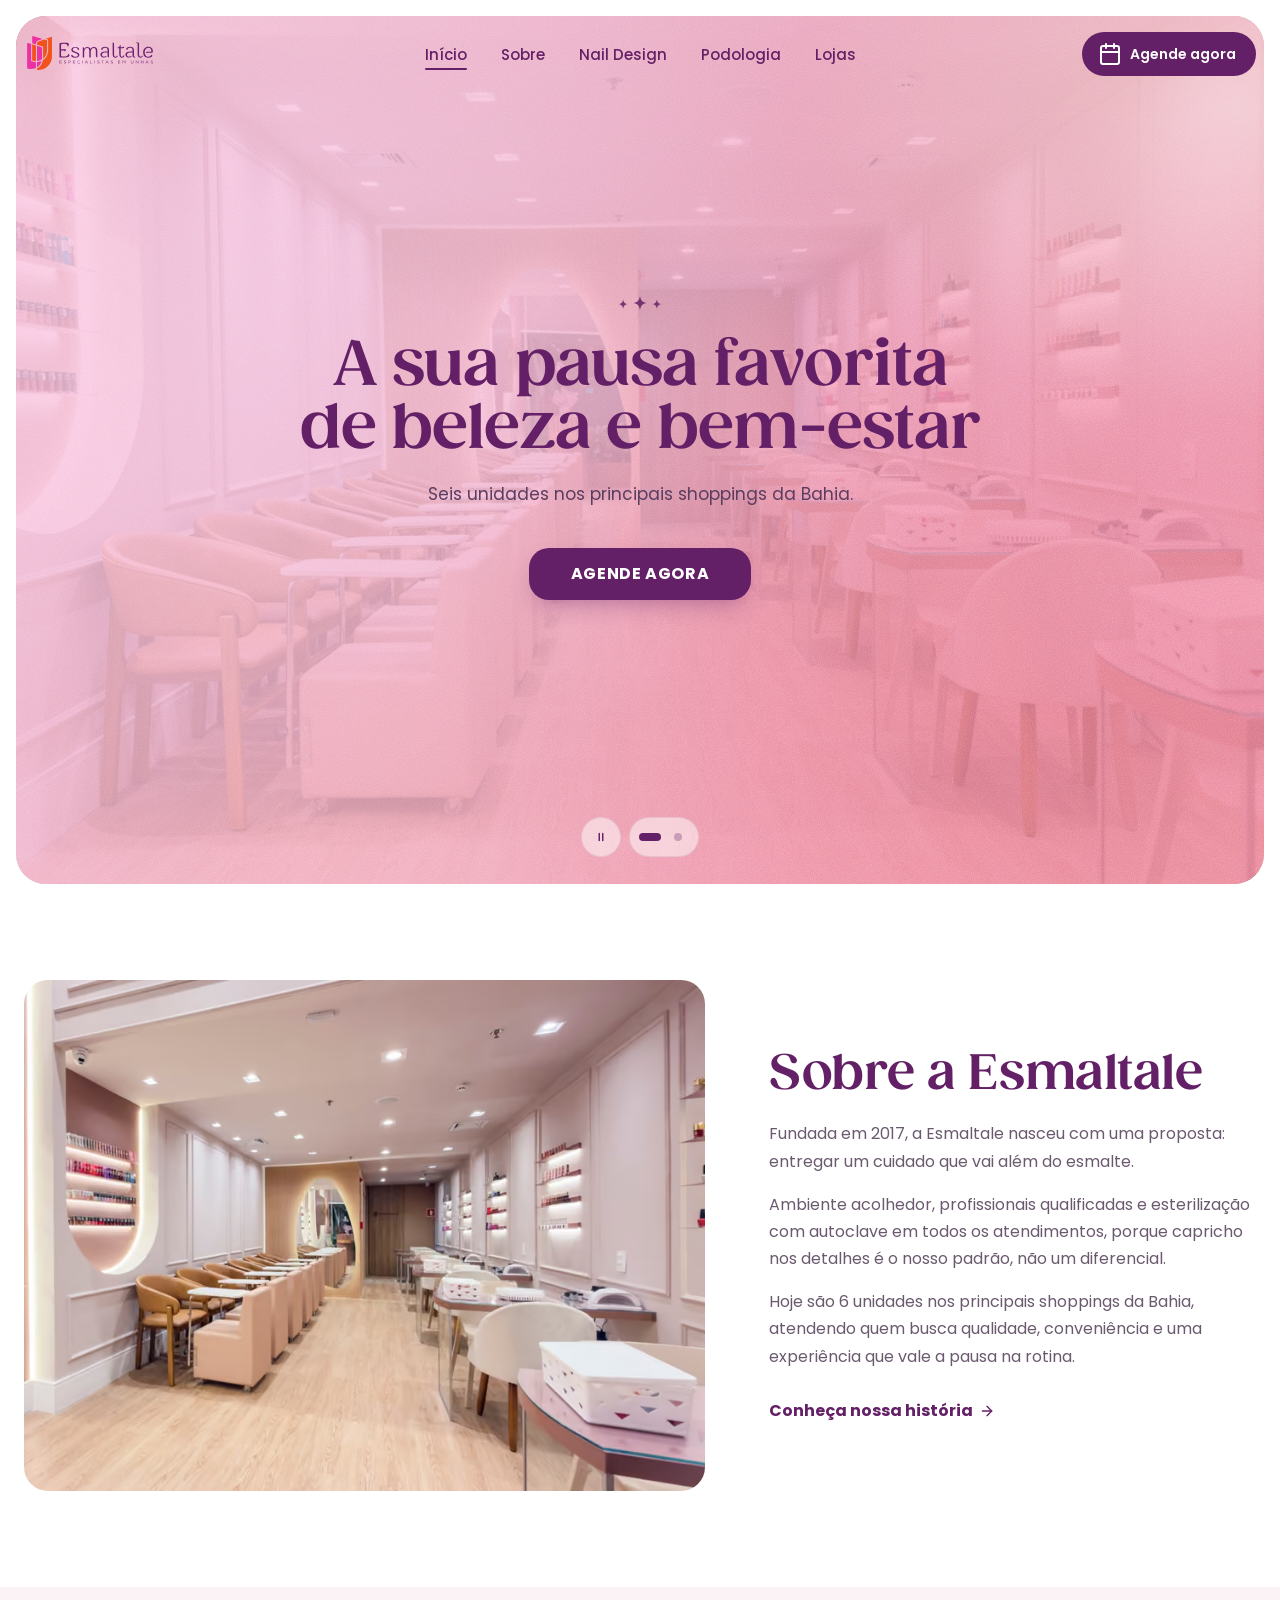
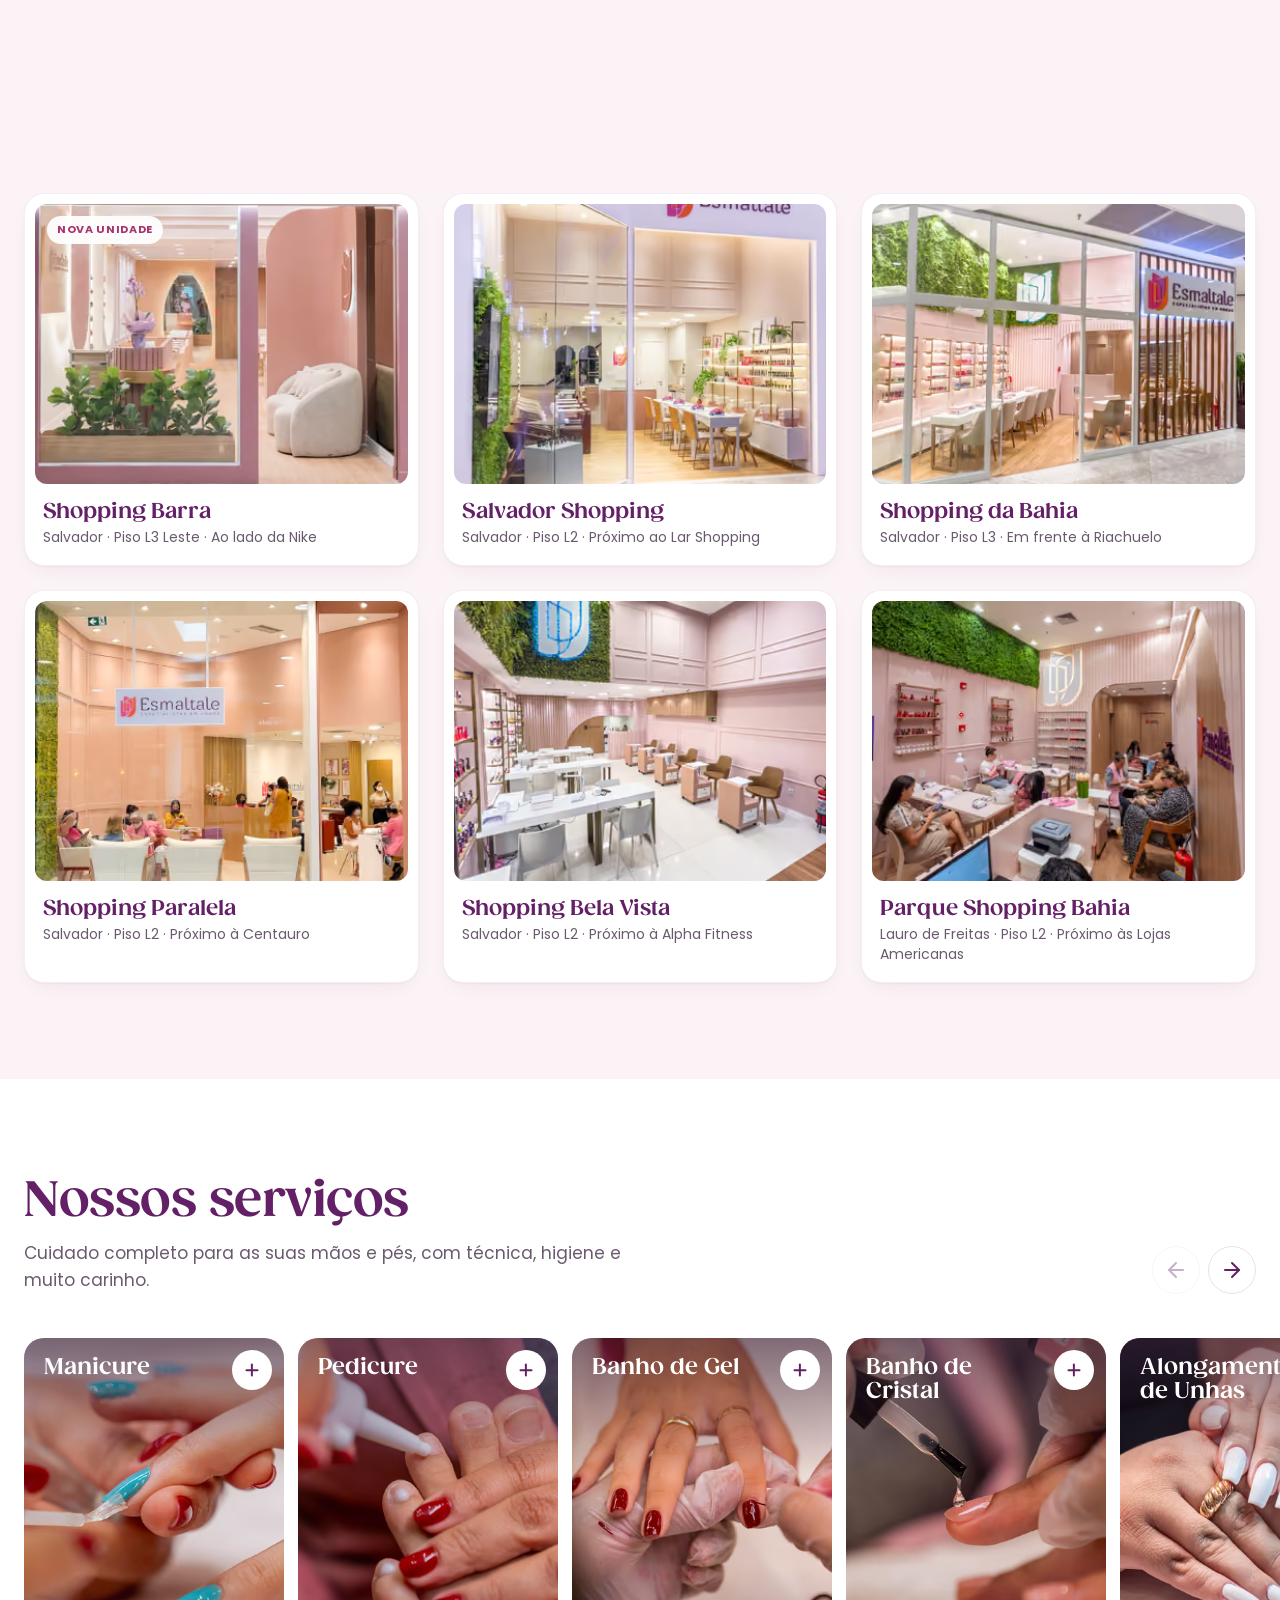
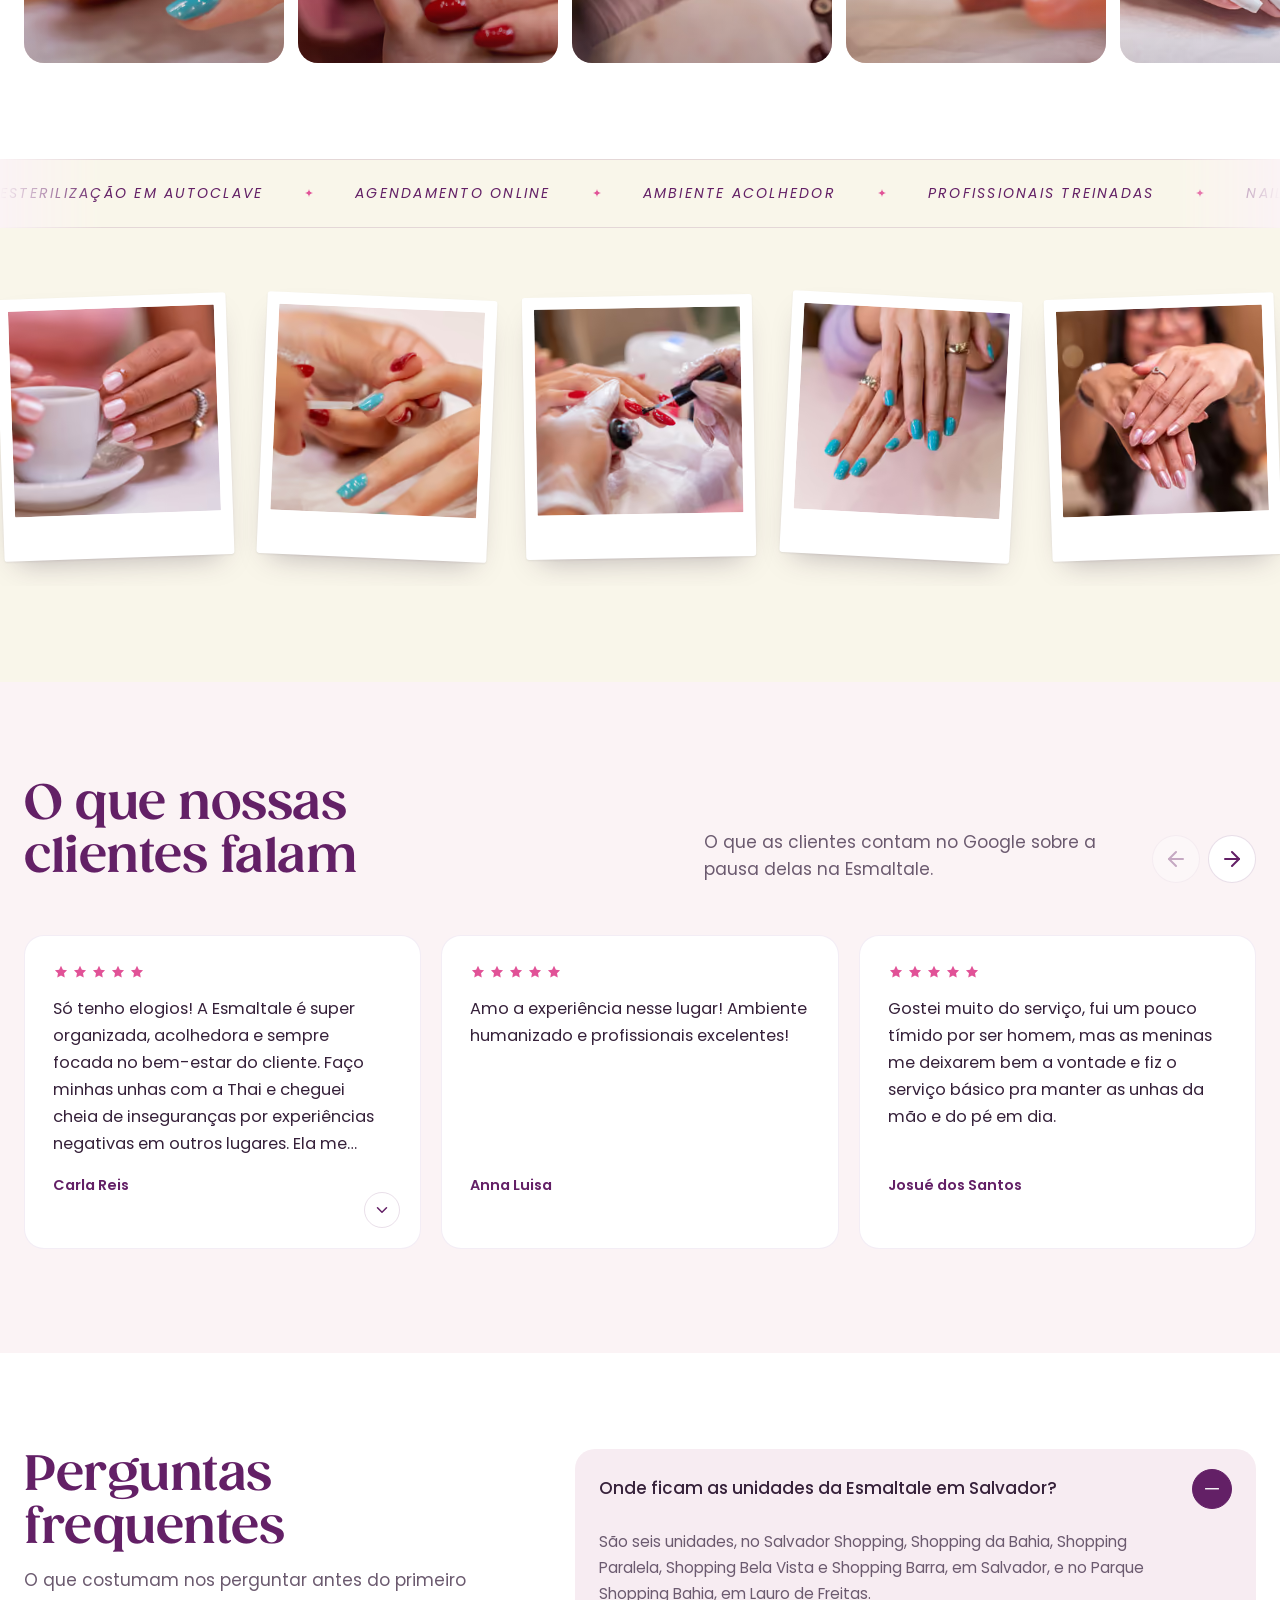
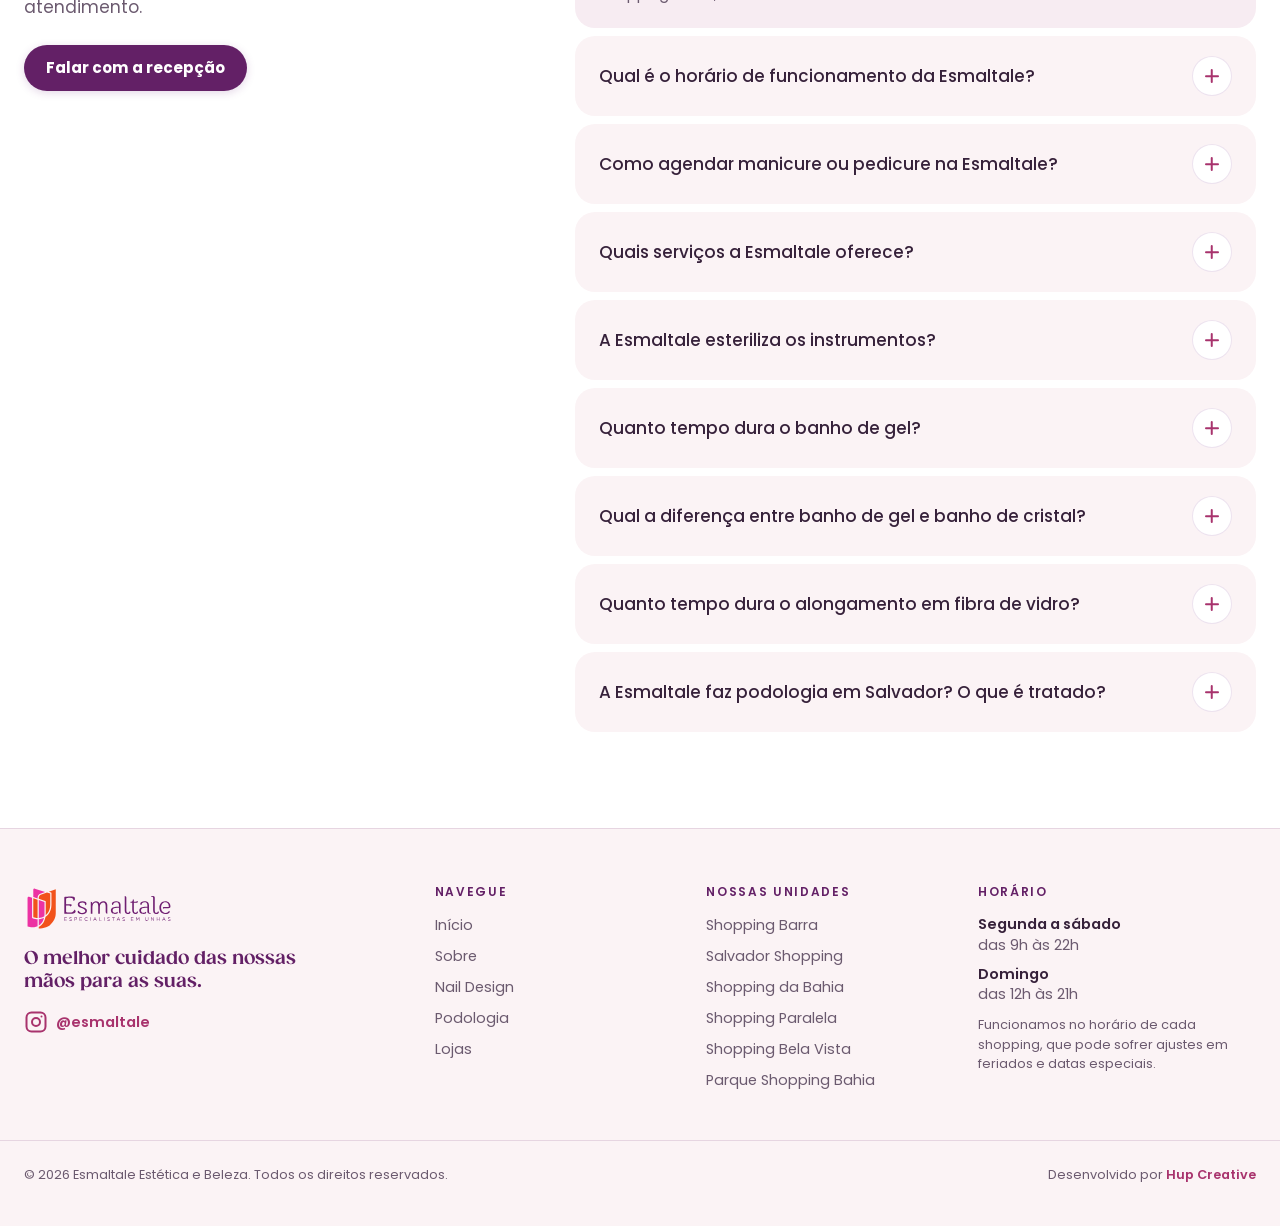
==== commit 7c4a1722: "Site production gerado da main 347f1a6 Foto do Sobre na Home: recorte mostra as cadeiras do lado dir" ====
--- a/index.html
+++ b/index.html
@@ -1,4 +1,4 @@
-<!DOCTYPE html><html lang="pt-BR" class="is-preview"><head><meta charset="utf-8"><meta name="viewport" content="width=device-width, initial-scale=1"><title>Esmaltale | Esmalteria em Salvador e Lauro de Freitas</title><meta name="description" content="Manicure, pedicure, nail design e podologia em seis unidades nos principais shoppings de Salvador e Lauro de Freitas. Agende online."><link rel="canonical" href="https://esmaltale.com.br/"><meta name="robots" content="noindex, nofollow"><script>document.documentElement.classList.add('js');</script><script>
+<!DOCTYPE html><html lang="pt-BR"><head><meta charset="utf-8"><meta name="viewport" content="width=device-width, initial-scale=1"><title>Esmaltale | Esmalteria em Salvador e Lauro de Freitas</title><meta name="description" content="Manicure, pedicure, nail design e podologia em seis unidades nos principais shoppings de Salvador e Lauro de Freitas. Agende online."><link rel="canonical" href="https://esmaltale.com.br/"><meta name="robots" content="index, follow, max-image-preview:large, max-snippet:-1, max-video-preview:-1"><script>document.documentElement.classList.add('js');</script><script>
       addEventListener('pagereveal', function (e) {
         if (!e.viewTransition) return;
         var html = document.documentElement;
@@ -19,6 +19,54 @@
         vt.updateCallbackDone && vt.updateCallbackDone.catch(nada);
         vt.finished.catch(nada);
       });
-    </script><meta name="theme-color" content="#6B1F7C"><meta name="author" content="Esmaltale"><meta name="format-detection" content="telephone=no"><!-- O Google usa ícones em múltiplos de 48px (48, 96, 192); o .ico cobre navegadores antigos. --><link rel="icon" href="/favicon.ico" sizes="48x48"><link rel="icon" type="image/png" sizes="192x192" href="/favicon-192.png"><link rel="icon" type="image/png" sizes="96x96" href="/favicon-96.png"><link rel="icon" type="image/png" sizes="48x48" href="/favicon-48.png"><link rel="icon" type="image/png" sizes="32x32" href="/favicon-32.png"><link rel="apple-touch-icon" href="/apple-touch-icon.png"><link rel="preload" href="/_astro/gazpacho-bold.3yVyS3ha.woff2" as="font" type="font/woff2" crossorigin><link rel="alternate" type="text/plain" href="/llms.txt" title="Resumo do site para IAs (llms.txt)"><meta property="og:type" content="website"><meta property="og:locale" content="pt_BR"><meta property="og:site_name" content="Esmaltale"><meta property="og:title" content="Esmaltale | Esmalteria em Salvador e Lauro de Freitas"><meta property="og:description" content="Manicure, pedicure, nail design e podologia em seis unidades nos principais shoppings de Salvador e Lauro de Freitas. Agende online."><meta property="og:url" content="https://esmaltale.com.br/"><meta property="og:image" content="https://esmaltale.com.br/og-image.jpg"><meta property="og:image:secure_url" content="https://esmaltale.com.br/og-image.jpg"><meta property="og:image:type" content="image/jpeg"><meta property="og:image:width" content="1200"><meta property="og:image:height" content="630"><meta property="og:image:alt" content="Esmaltale: O melhor cuidado das nossas mãos para as suas."><meta name="twitter:card" content="summary_large_image"><meta name="twitter:title" content="Esmaltale | Esmalteria em Salvador e Lauro de Freitas"><meta name="twitter:description" content="Manicure, pedicure, nail design e podologia em seis unidades nos principais shoppings de Salvador e Lauro de Freitas. Agende online."><meta name="twitter:image" content="https://esmaltale.com.br/og-image.jpg"><meta name="twitter:image:alt" content="Esmaltale: O melhor cuidado das nossas mãos para as suas."><meta name="geo.region" content="BR-BA"><meta name="geo.placename" content="Salvador"><script type="application/ld+json">{"@context":"https://schema.org","@graph":[{"@type":"Organization","@id":"https://esmaltale.com.br/#organizacao","name":"Esmaltale","legalName":"Esmaltale Estética e Beleza","url":"https://esmaltale.com.br/","description":"Rede de esmalterias fundada em 2017 em Salvador, com seis unidades em shoppings de Salvador e Lauro de Freitas. Manicure, pedicure, alongamento de unhas, nail design, SPA dos pés e podologia, com instrumentos esterilizados em autoclave e agendamento online.","logo":{"@type":"ImageObject","@id":"https://esmaltale.com.br/#logo","url":"https://esmaltale.com.br/logo-esmaltale.png","width":1012,"height":278,"caption":"Esmaltale"},"image":{"@id":"https://esmaltale.com.br/#logo"},"slogan":"O melhor cuidado das nossas mãos para as suas.","foundingDate":"2017","foundingLocation":{"@type":"Place","name":"Salvador, Bahia, Brasil"},"areaServed":[{"@type":"City","name":"Salvador","containedInPlace":{"@type":"State","name":"Bahia"}},{"@type":"City","name":"Lauro de Freitas","containedInPlace":{"@type":"State","name":"Bahia"}}],"knowsAbout":["Manicure","Pedicure","Banho de Gel","Banho de Cristal","Alongamento de Unhas","Aplicação de Unhas Postiças","Nail Design","SPA dos Pés","Plástica dos Pés","Podologia","Esmalteria","Cuidado com as unhas","Esterilização em autoclave"],"knowsLanguage":"pt-BR","sameAs":["https://www.instagram.com/esmaltale"],"subOrganization":[{"@id":"https://esmaltale.com.br/lojas/#shopping-barra"},{"@id":"https://esmaltale.com.br/lojas/#salvador-shopping"},{"@id":"https://esmaltale.com.br/lojas/#shopping-da-bahia"},{"@id":"https://esmaltale.com.br/lojas/#shopping-paralela"},{"@id":"https://esmaltale.com.br/lojas/#shopping-bela-vista"},{"@id":"https://esmaltale.com.br/lojas/#parque-shopping-bahia"}],"hasOfferCatalog":{"@type":"OfferCatalog","@id":"https://esmaltale.com.br/#servicos","name":"Serviços Esmaltale","itemListElement":[{"@type":"Offer","position":1,"itemOffered":{"@type":"Service","name":"Manicure","description":"Cuidado completo com as unhas das mãos: limpeza, cutícula, lixamento e esmaltação com acabamento impecável.","provider":{"@id":"https://esmaltale.com.br/#organizacao"},"areaServed":[{"@type":"City","name":"Salvador","containedInPlace":{"@type":"State","name":"Bahia"}},{"@type":"City","name":"Lauro de Freitas","containedInPlace":{"@type":"State","name":"Bahia"}}]}},{"@type":"Offer","position":2,"itemOffered":{"@type":"Service","name":"Pedicure","description":"O mesmo rigor da manicure para os pés. Limpeza, cutícula, lixamento e esmaltação com atenção a cada detalhe.","provider":{"@id":"https://esmaltale.com.br/#organizacao"},"areaServed":[{"@type":"City","name":"Salvador","containedInPlace":{"@type":"State","name":"Bahia"}},{"@type":"City","name":"Lauro de Freitas","containedInPlace":{"@type":"State","name":"Bahia"}}]}},{"@type":"Offer","position":3,"itemOffered":{"@type":"Service","name":"Banho de Gel","description":"Esmaltação de longa duração com gel de alta qualidade. Brilho intenso e resistência para o dia a dia.","provider":{"@id":"https://esmaltale.com.br/#organizacao"},"areaServed":[{"@type":"City","name":"Salvador","containedInPlace":{"@type":"State","name":"Bahia"}},{"@type":"City","name":"Lauro de Freitas","containedInPlace":{"@type":"State","name":"Bahia"}}],"url":"https://esmaltale.com.br/nail-design/#banho-de-gel"}},{"@type":"Offer","position":4,"itemOffered":{"@type":"Service","name":"Banho de Cristal","description":"Esmaltação em gel que reforça a estrutura da unha natural, sem extensão. Resultado natural e duradouro.","provider":{"@id":"https://esmaltale.com.br/#organizacao"},"areaServed":[{"@type":"City","name":"Salvador","containedInPlace":{"@type":"State","name":"Bahia"}},{"@type":"City","name":"Lauro de Freitas","containedInPlace":{"@type":"State","name":"Bahia"}}],"url":"https://esmaltale.com.br/nail-design/#banho-de-cristal"}},{"@type":"Offer","position":5,"itemOffered":{"@type":"Service","name":"Alongamento de Unhas","description":"Extensão profissional com modelagem personalizada no formato que mais combina com você, sempre com refinamento e acabamento.","provider":{"@id":"https://esmaltale.com.br/#organizacao"},"areaServed":[{"@type":"City","name":"Salvador","containedInPlace":{"@type":"State","name":"Bahia"}},{"@type":"City","name":"Lauro de Freitas","containedInPlace":{"@type":"State","name":"Bahia"}}],"url":"https://esmaltale.com.br/nail-design/#fibra-de-vidro"}},{"@type":"Offer","position":6,"itemOffered":{"@type":"Service","name":"Aplicação de Unhas Postiças","description":"Solução rápida e elegante para quem quer unhas mais longas e perfeitas em qualquer ocasião.","provider":{"@id":"https://esmaltale.com.br/#organizacao"},"areaServed":[{"@type":"City","name":"Salvador","containedInPlace":{"@type":"State","name":"Bahia"}},{"@type":"City","name":"Lauro de Freitas","containedInPlace":{"@type":"State","name":"Bahia"}}]}},{"@type":"Offer","position":7,"itemOffered":{"@type":"Service","name":"Nail Design","description":"Designs exclusivos e personalizados. Do minimalismo às tendências mais ousadas para realçar o seu estilo.","provider":{"@id":"https://esmaltale.com.br/#organizacao"},"areaServed":[{"@type":"City","name":"Salvador","containedInPlace":{"@type":"State","name":"Bahia"}},{"@type":"City","name":"Lauro de Freitas","containedInPlace":{"@type":"State","name":"Bahia"}}],"url":"https://esmaltale.com.br/nail-design/"}},{"@type":"Offer","position":8,"itemOffered":{"@type":"Service","name":"SPA dos Pés","description":"Imersão relaxante com esfoliação, hidratação e massagem. Um momento só seu, do início ao fim.","provider":{"@id":"https://esmaltale.com.br/#organizacao"},"areaServed":[{"@type":"City","name":"Salvador","containedInPlace":{"@type":"State","name":"Bahia"}},{"@type":"City","name":"Lauro de Freitas","containedInPlace":{"@type":"State","name":"Bahia"}}]}},{"@type":"Offer","position":9,"itemOffered":{"@type":"Service","name":"Plástica dos Pés","description":"Tratamento intensivo para calcanhar e pele dos pés com resultados visíveis desde a primeira sessão.","provider":{"@id":"https://esmaltale.com.br/#organizacao"},"areaServed":[{"@type":"City","name":"Salvador","containedInPlace":{"@type":"State","name":"Bahia"}},{"@type":"City","name":"Lauro de Freitas","containedInPlace":{"@type":"State","name":"Bahia"}}]}},{"@type":"Offer","position":10,"itemOffered":{"@type":"Service","name":"Podologia","description":"Cuidado clínico com as unhas e a pele dos pés. Trata encravamentos, calos, fissuras e infecções com segurança e precisão.","provider":{"@id":"https://esmaltale.com.br/#organizacao"},"areaServed":[{"@type":"City","name":"Salvador","containedInPlace":{"@type":"State","name":"Bahia"}},{"@type":"City","name":"Lauro de Freitas","containedInPlace":{"@type":"State","name":"Bahia"}}],"url":"https://esmaltale.com.br/podologia/"}}]}},{"@type":"WebSite","@id":"https://esmaltale.com.br/#site","name":"Esmaltale","url":"https://esmaltale.com.br/","description":"Rede de esmalterias fundada em 2017 em Salvador, com seis unidades em shoppings de Salvador e Lauro de Freitas. Manicure, pedicure, alongamento de unhas, nail design, SPA dos pés e podologia, com instrumentos esterilizados em autoclave e agendamento online.","inLanguage":"pt-BR","publisher":{"@id":"https://esmaltale.com.br/#organizacao"},"about":{"@id":"https://esmaltale.com.br/#organizacao"}},{"@type":"WebPage","@id":"https://esmaltale.com.br/#pagina","url":"https://esmaltale.com.br/","name":"Esmaltale | Esmalteria em Salvador e Lauro de Freitas","description":"Manicure, pedicure, nail design e podologia em seis unidades nos principais shoppings de Salvador e Lauro de Freitas. Agende online.","inLanguage":"pt-BR","isPartOf":{"@id":"https://esmaltale.com.br/#site"},"about":{"@id":"https://esmaltale.com.br/#organizacao"},"publisher":{"@id":"https://esmaltale.com.br/#organizacao"},"dateModified":"2026-11-07","primaryImageOfPage":{"@type":"ImageObject","url":"https://esmaltale.com.br/og-image.jpg"},"image":"https://esmaltale.com.br/og-image.jpg","mainEntity":[{"@id":"https://esmaltale.com.br/#organizacao"},{"@id":"https://esmaltale.com.br/lojas/#shopping-barra"},{"@id":"https://esmaltale.com.br/lojas/#salvador-shopping"},{"@id":"https://esmaltale.com.br/lojas/#shopping-da-bahia"},{"@id":"https://esmaltale.com.br/lojas/#shopping-paralela"},{"@id":"https://esmaltale.com.br/lojas/#shopping-bela-vista"},{"@id":"https://esmaltale.com.br/lojas/#parque-shopping-bahia"}]},{"@type":"FAQPage","@id":"https://esmaltale.com.br/#perguntas","inLanguage":"pt-BR","mainEntity":[{"@type":"Question","name":"Onde ficam as unidades da Esmaltale em Salvador?","acceptedAnswer":{"@type":"Answer","text":"São seis unidades, no Salvador Shopping, Shopping da Bahia, Shopping Paralela, Shopping Bela Vista e Shopping Barra, em Salvador, e no Parque Shopping Bahia, em Lauro de Freitas."}},{"@type":"Question","name":"Qual é o horário de funcionamento da Esmaltale?","acceptedAnswer":{"@type":"Answer","text":"Segunda a sábado, das 9h às 22h. Domingo, das 12h às 21h. Funcionamos no horário de cada shopping, que pode sofrer ajustes em feriados e datas especiais."}},{"@type":"Question","name":"Como agendar manicure ou pedicure na Esmaltale?","acceptedAnswer":{"@type":"Answer","text":"O agendamento é online, pelo Trinks, ou pelo WhatsApp da recepção de cada unidade. Escolha a unidade mais perto de você e o horário que encaixa no seu dia."}},{"@type":"Question","name":"Quais serviços a Esmaltale oferece?","acceptedAnswer":{"@type":"Answer","text":"Manicure, pedicure, banho de gel, banho de cristal, alongamento de unhas, aplicação de unhas postiças, nail design, SPA dos pés, plástica dos pés e podologia."}},{"@type":"Question","name":"A Esmaltale esteriliza os instrumentos?","acceptedAnswer":{"@type":"Answer","text":"Sim. Em todas as unidades, os instrumentos passam pela autoclave antes de qualquer atendimento."}},{"@type":"Question","name":"Quanto tempo dura o banho de gel?","acceptedAnswer":{"@type":"Answer","text":"Com os cuidados adequados, o banho de gel dura em média duas a três semanas sem lascar. Por ser curado sob luz LED, o gel adere melhor à superfície da unha e resiste mais ao contato com água e ao uso cotidiano do que o esmalte tradicional."}},{"@type":"Question","name":"Qual a diferença entre banho de gel e banho de cristal?","acceptedAnswer":{"@type":"Answer","text":"As duas técnicas utilizam gel e oferecem durabilidade superior ao esmalte convencional. A diferença está no propósito: o banho de gel foca na cor e no brilho, com uma variedade ampla de tons disponíveis. O banho de cristal foca no reforço da estrutura da unha natural. Para quem quer cor duradoura, o banho de gel é a escolha certa."}},{"@type":"Question","name":"Quanto tempo dura o alongamento em fibra de vidro?","acceptedAnswer":{"@type":"Answer","text":"Com os cuidados adequados, o alongamento em fibra de vidro dura em média três a quatro semanas antes de precisar de manutenção. A extensão não lasca com facilidade e mantém o acabamento por mais tempo do que outros serviços similares."}},{"@type":"Question","name":"A Esmaltale faz podologia em Salvador? O que é tratado?","acceptedAnswer":{"@type":"Answer","text":"Sim. A podologia trata unhas encravadas, calos e hiperqueratose, fissuras e rachaduras, infecções e micoses, e bolhas e úlceras. O serviço é realizado por profissionais treinadas, com instrumentos esterilizados em autoclave antes de cada atendimento, nas unidades de Salvador e Lauro de Freitas."}}]},{"@type":["BeautySalon","NailSalon"],"@id":"https://esmaltale.com.br/lojas/#shopping-barra","name":"Esmaltale Shopping Barra","description":"Esmalteria Esmaltale no Shopping Barra, em Salvador (Piso L3 Leste · Ao lado da Nike): manicure, pedicure, alongamento, nail design, SPA dos pés e podologia.","parentOrganization":{"@id":"https://esmaltale.com.br/#organizacao"},"brand":{"@id":"https://esmaltale.com.br/#organizacao"},"url":"https://esmaltale.com.br/lojas/#shopping-barra","logo":{"@id":"https://esmaltale.com.br/#logo"},"image":"https://esmaltale.com.br/_astro/shopping-barra.DRvl4hel_Z1ttJGO.jpg","telephone":"+5571999494089","address":{"@type":"PostalAddress","streetAddress":"Av. Centenário, 2992, Piso L3 Leste","addressNeighborhood":"Chame-Chame","addressLocality":"Salvador","addressRegion":"BA","postalCode":"40155-151","addressCountry":"BR"},"containedInPlace":{"@type":"ShoppingCenter","name":"Shopping Barra","address":{"@type":"PostalAddress","streetAddress":"Av. Centenário, 2992","addressLocality":"Salvador","addressRegion":"BA","postalCode":"40155-151","addressCountry":"BR"}},"geo":{"@type":"GeoCoordinates","latitude":-13.0071675,"longitude":-38.5247271},"hasMap":"https://www.google.com/maps?cid=7693819465966985537","areaServed":{"@type":"City","name":"Salvador"},"openingHoursSpecification":[{"@type":"OpeningHoursSpecification","dayOfWeek":["Monday","Tuesday","Wednesday","Thursday","Friday","Saturday"],"opens":"09:00","closes":"22:00"},{"@type":"OpeningHoursSpecification","dayOfWeek":["Sunday"],"opens":"12:00","closes":"21:00"}],"currenciesAccepted":"BRL","knowsLanguage":"pt-BR","hasOfferCatalog":{"@id":"https://esmaltale.com.br/#servicos"},"contactPoint":{"@type":"ContactPoint","contactType":"agendamento","telephone":"+5571999494089","url":"https://wa.me/5571999494089","availableLanguage":"pt-BR"},"sameAs":["https://www.google.com/maps?cid=7693819465966985537","https://www.trinks.com/esmaltale-shopping-barra"],"potentialAction":{"@type":"ReserveAction","name":"Agendar pelo Trinks","target":{"@type":"EntryPoint","urlTemplate":"https://www.trinks.com/esmaltale-shopping-barra","inLanguage":"pt-BR"}}},{"@type":["BeautySalon","NailSalon"],"@id":"https://esmaltale.com.br/lojas/#salvador-shopping","name":"Esmaltale Salvador Shopping","description":"Esmalteria Esmaltale no Salvador Shopping, em Salvador (Piso L2 · Próximo ao Lar Shopping): manicure, pedicure, alongamento, nail design, SPA dos pés e podologia.","parentOrganization":{"@id":"https://esmaltale.com.br/#organizacao"},"brand":{"@id":"https://esmaltale.com.br/#organizacao"},"url":"https://esmaltale.com.br/lojas/#salvador-shopping","logo":{"@id":"https://esmaltale.com.br/#logo"},"image":"https://esmaltale.com.br/_astro/salvador-shopping.BZX32VnW_Z239For.jpg","telephone":"+557132725842","address":{"@type":"PostalAddress","streetAddress":"Av. Tancredo Neves, 3133, Piso L2","addressNeighborhood":"Caminho das Árvores","addressLocality":"Salvador","addressRegion":"BA","postalCode":"41820-020","addressCountry":"BR"},"containedInPlace":{"@type":"ShoppingCenter","name":"Salvador Shopping","address":{"@type":"PostalAddress","streetAddress":"Av. Tancredo Neves, 3133","addressLocality":"Salvador","addressRegion":"BA","postalCode":"41820-020","addressCountry":"BR"}},"geo":{"@type":"GeoCoordinates","latitude":-12.9785509,"longitude":-38.4541098},"hasMap":"https://www.google.com/maps?cid=7686953596061038359","areaServed":{"@type":"City","name":"Salvador"},"openingHoursSpecification":[{"@type":"OpeningHoursSpecification","dayOfWeek":["Monday","Tuesday","Wednesday","Thursday","Friday","Saturday"],"opens":"09:00","closes":"22:00"},{"@type":"OpeningHoursSpecification","dayOfWeek":["Sunday"],"opens":"12:00","closes":"21:00"}],"currenciesAccepted":"BRL","knowsLanguage":"pt-BR","hasOfferCatalog":{"@id":"https://esmaltale.com.br/#servicos"},"contactPoint":{"@type":"ContactPoint","contactType":"agendamento","telephone":"+5571993016341","url":"https://wa.me/5571993016341","availableLanguage":"pt-BR"},"sameAs":["https://www.google.com/maps?cid=7686953596061038359","https://www.trinks.com/esmaltalesalvadorshopping","https://loja.esmaltale.com.br/conheca/salvadorshopping"],"potentialAction":{"@type":"ReserveAction","name":"Agendar pelo Trinks","target":{"@type":"EntryPoint","urlTemplate":"https://www.trinks.com/esmaltalesalvadorshopping","inLanguage":"pt-BR"}}},{"@type":["BeautySalon","NailSalon"],"@id":"https://esmaltale.com.br/lojas/#shopping-da-bahia","name":"Esmaltale Shopping da Bahia","description":"Esmalteria Esmaltale no Shopping da Bahia, em Salvador (Piso L3 · Em frente à Riachuelo): manicure, pedicure, alongamento, nail design, SPA dos pés e podologia.","parentOrganization":{"@id":"https://esmaltale.com.br/#organizacao"},"brand":{"@id":"https://esmaltale.com.br/#organizacao"},"url":"https://esmaltale.com.br/lojas/#shopping-da-bahia","logo":{"@id":"https://esmaltale.com.br/#logo"},"image":"https://esmaltale.com.br/_astro/shopping-da-bahia.BCdLF40N_Z1iis1s.jpg","telephone":"+5571999231497","address":{"@type":"PostalAddress","streetAddress":"Av. Tancredo Neves, 148, Piso L3","addressNeighborhood":"Caminho das Árvores","addressLocality":"Salvador","addressRegion":"BA","postalCode":"41820-020","addressCountry":"BR"},"containedInPlace":{"@type":"ShoppingCenter","name":"Shopping da Bahia","address":{"@type":"PostalAddress","streetAddress":"Av. Tancredo Neves, 148","addressLocality":"Salvador","addressRegion":"BA","postalCode":"41820-020","addressCountry":"BR"}},"geo":{"@type":"GeoCoordinates","latitude":-12.9817061,"longitude":-38.4646255},"hasMap":"https://www.google.com/maps?cid=3673152592179540768","areaServed":{"@type":"City","name":"Salvador"},"openingHoursSpecification":[{"@type":"OpeningHoursSpecification","dayOfWeek":["Monday","Tuesday","Wednesday","Thursday","Friday","Saturday"],"opens":"09:00","closes":"22:00"},{"@type":"OpeningHoursSpecification","dayOfWeek":["Sunday"],"opens":"12:00","closes":"21:00"}],"currenciesAccepted":"BRL","knowsLanguage":"pt-BR","hasOfferCatalog":{"@id":"https://esmaltale.com.br/#servicos"},"contactPoint":{"@type":"ContactPoint","contactType":"agendamento","telephone":"+5571999231497","url":"https://wa.me/5571999231497","availableLanguage":"pt-BR"},"sameAs":["https://www.google.com/maps?cid=3673152592179540768","https://www.trinks.com/esmaltale-shopping-da-bahia-","https://loja.esmaltale.com.br/conheca/shoppingdabahia"],"potentialAction":{"@type":"ReserveAction","name":"Agendar pelo Trinks","target":{"@type":"EntryPoint","urlTemplate":"https://www.trinks.com/esmaltale-shopping-da-bahia-","inLanguage":"pt-BR"}}},{"@type":["BeautySalon","NailSalon"],"@id":"https://esmaltale.com.br/lojas/#shopping-paralela","name":"Esmaltale Shopping Paralela","description":"Esmalteria Esmaltale no Shopping Paralela, em Salvador (Piso L2 · Loja C213 · Próximo à Centauro): manicure, pedicure, alongamento, nail design, SPA dos pés e podologia.","parentOrganization":{"@id":"https://esmaltale.com.br/#organizacao"},"brand":{"@id":"https://esmaltale.com.br/#organizacao"},"url":"https://esmaltale.com.br/lojas/#shopping-paralela","logo":{"@id":"https://esmaltale.com.br/#logo"},"image":"https://esmaltale.com.br/_astro/shopping-paralela.I9VgSTXT_Z15roR4.jpg","telephone":"+557133661678","address":{"@type":"PostalAddress","streetAddress":"Av. Luís Viana, 8544, Piso L2, Loja C213","addressNeighborhood":"Paralela","addressLocality":"Salvador","addressRegion":"BA","postalCode":"41730-101","addressCountry":"BR"},"containedInPlace":{"@type":"ShoppingCenter","name":"Shopping Paralela","address":{"@type":"PostalAddress","streetAddress":"Av. Luís Viana, 8544","addressLocality":"Salvador","addressRegion":"BA","postalCode":"41730-101","addressCountry":"BR"}},"geo":{"@type":"GeoCoordinates","latitude":-12.9366876,"longitude":-38.3945855},"hasMap":"https://www.google.com/maps?cid=1865418680387577062","areaServed":{"@type":"City","name":"Salvador"},"openingHoursSpecification":[{"@type":"OpeningHoursSpecification","dayOfWeek":["Monday","Tuesday","Wednesday","Thursday","Friday","Saturday"],"opens":"09:00","closes":"22:00"},{"@type":"OpeningHoursSpecification","dayOfWeek":["Sunday"],"opens":"12:00","closes":"21:00"}],"currenciesAccepted":"BRL","knowsLanguage":"pt-BR","hasOfferCatalog":{"@id":"https://esmaltale.com.br/#servicos"},"contactPoint":{"@type":"ContactPoint","contactType":"agendamento","telephone":"+5571991152859","url":"https://wa.me/5571991152859","availableLanguage":"pt-BR"},"sameAs":["https://www.google.com/maps?cid=1865418680387577062","https://www.trinks.com/esmaltale-shop-paralela","https://loja.esmaltale.com.br/conheca/shoppingparalela"],"potentialAction":{"@type":"ReserveAction","name":"Agendar pelo Trinks","target":{"@type":"EntryPoint","urlTemplate":"https://www.trinks.com/esmaltale-shop-paralela","inLanguage":"pt-BR"}}},{"@type":["BeautySalon","NailSalon"],"@id":"https://esmaltale.com.br/lojas/#shopping-bela-vista","name":"Esmaltale Shopping Bela Vista","description":"Esmalteria Esmaltale no Shopping Bela Vista, em Salvador (Piso L2 · Próximo à Alpha Fitness): manicure, pedicure, alongamento, nail design, SPA dos pés e podologia.","parentOrganization":{"@id":"https://esmaltale.com.br/#organizacao"},"brand":{"@id":"https://esmaltale.com.br/#organizacao"},"url":"https://esmaltale.com.br/lojas/#shopping-bela-vista","logo":{"@id":"https://esmaltale.com.br/#logo"},"image":"https://esmaltale.com.br/_astro/shopping-bela-vista.RmHpDEH2_ZMXTFr.jpg","telephone":"+557134508098","address":{"@type":"PostalAddress","streetAddress":"Al. Euvaldo Luz, 92, Piso L2","addressNeighborhood":"Horto Bela Vista","addressLocality":"Salvador","addressRegion":"BA","postalCode":"41100-000","addressCountry":"BR"},"containedInPlace":{"@type":"ShoppingCenter","name":"Shopping Bela Vista","address":{"@type":"PostalAddress","streetAddress":"Al. Euvaldo Luz, 92","addressLocality":"Salvador","addressRegion":"BA","postalCode":"41100-000","addressCountry":"BR"}},"geo":{"@type":"GeoCoordinates","latitude":-12.9704379,"longitude":-38.4742036},"hasMap":"https://www.google.com/maps?cid=11797337463690376936","areaServed":{"@type":"City","name":"Salvador"},"openingHoursSpecification":[{"@type":"OpeningHoursSpecification","dayOfWeek":["Monday","Tuesday","Wednesday","Thursday","Friday","Saturday"],"opens":"09:00","closes":"22:00"},{"@type":"OpeningHoursSpecification","dayOfWeek":["Sunday"],"opens":"12:00","closes":"21:00"}],"currenciesAccepted":"BRL","knowsLanguage":"pt-BR","hasOfferCatalog":{"@id":"https://esmaltale.com.br/#servicos"},"contactPoint":{"@type":"ContactPoint","contactType":"agendamento","telephone":"+5571997002950","url":"https://wa.me/5571997002950","availableLanguage":"pt-BR"},"sameAs":["https://www.google.com/maps?cid=11797337463690376936","https://www.trinks.com/esmaltale-shopping-bela-vista","https://loja.esmaltale.com.br/conheca/shoppingbelavista"],"potentialAction":{"@type":"ReserveAction","name":"Agendar pelo Trinks","target":{"@type":"EntryPoint","urlTemplate":"https://www.trinks.com/esmaltale-shopping-bela-vista","inLanguage":"pt-BR"}}},{"@type":["BeautySalon","NailSalon"],"@id":"https://esmaltale.com.br/lojas/#parque-shopping-bahia","name":"Esmaltale Parque Shopping Bahia","description":"Esmalteria Esmaltale no Parque Shopping Bahia, em Lauro de Freitas (Piso L2 · Próximo às Lojas Americanas): manicure, pedicure, alongamento, nail design, SPA dos pés e podologia.","parentOrganization":{"@id":"https://esmaltale.com.br/#organizacao"},"brand":{"@id":"https://esmaltale.com.br/#organizacao"},"url":"https://esmaltale.com.br/lojas/#parque-shopping-bahia","logo":{"@id":"https://esmaltale.com.br/#logo"},"image":"https://esmaltale.com.br/_astro/parque-shopping-bahia.ALylXDoR_1guLSz.jpg","telephone":"+5571983259511","address":{"@type":"PostalAddress","streetAddress":"Av. Santos Dumont, 4360, Piso L2","addressLocality":"Lauro de Freitas","addressRegion":"BA","postalCode":"42702-400","addressCountry":"BR"},"containedInPlace":{"@type":"ShoppingCenter","name":"Parque Shopping Bahia","address":{"@type":"PostalAddress","streetAddress":"Av. Santos Dumont, 4360","addressLocality":"Lauro de Freitas","addressRegion":"BA","postalCode":"42702-400","addressCountry":"BR"}},"geo":{"@type":"GeoCoordinates","latitude":-12.8884395,"longitude":-38.318028},"hasMap":"https://www.google.com/maps?cid=17028121796568796822","areaServed":{"@type":"City","name":"Lauro de Freitas"},"openingHoursSpecification":[{"@type":"OpeningHoursSpecification","dayOfWeek":["Monday","Tuesday","Wednesday","Thursday","Friday","Saturday"],"opens":"09:00","closes":"22:00"},{"@type":"OpeningHoursSpecification","dayOfWeek":["Sunday"],"opens":"12:00","closes":"21:00"}],"currenciesAccepted":"BRL","knowsLanguage":"pt-BR","hasOfferCatalog":{"@id":"https://esmaltale.com.br/#servicos"},"contactPoint":{"@type":"ContactPoint","contactType":"agendamento","telephone":"+5571983259511","url":"https://wa.me/5571983259511","availableLanguage":"pt-BR"},"sameAs":["https://www.google.com/maps?cid=17028121796568796822","https://www.trinks.com/esmaltale-salvador-norte-shopping","https://loja.esmaltale.com.br/conheca/parqueshoppingbahia"],"potentialAction":{"@type":"ReserveAction","name":"Agendar pelo Trinks","target":{"@type":"EntryPoint","urlTemplate":"https://www.trinks.com/esmaltale-salvador-norte-shopping","inLanguage":"pt-BR"}}}]}</script><link rel="stylesheet" href="/_astro/BaseLayout.DVXbwnxV.css"><link rel="stylesheet" href="/_astro/index.xwF2GRtd.css"><style>.brilhos[data-astro-cid-b4bn367k]{z-index:0;pointer-events:none;position:absolute;inset:0}.brilhos__item[data-astro-cid-b4bn367k]{opacity:0;animation:4.2s ease-in-out infinite brilhoPisca;position:absolute;transform:translate(-50%,-50%)scale(.4)}.brilhos--roxo[data-astro-cid-b4bn367k]{fill:var(--color-purple)}.brilhos--rosa[data-astro-cid-b4bn367k]{fill:var(--color-pink)}.brilhos--branco[data-astro-cid-b4bn367k]{fill:var(--color-white)}@keyframes brilhoPisca{0%,to{opacity:0;transform:translate(-50%,-50%)scale(.4)rotate(0)}45%,55%{opacity:.85;transform:translate(-50%,-50%)scale(1)rotate(20deg)}}@media (prefers-reduced-motion:reduce){.brilhos__item[data-astro-cid-b4bn367k]{opacity:.5;animation:none;transform:translate(-50%,-50%)}}
+    </script><script>(function(){const ga4 = "G-G651HHSCPV";
+
+        window.dataLayer = window.dataLayer || [];
+        function gtag() {
+          dataLayer.push(arguments);
+        }
+        window.gtag = gtag;
+        gtag('js', new Date());
+        gtag('config', ga4);
+
+        (function (src) {
+          function carregar() {
+            var s = document.createElement('script');
+            s.async = true;
+            s.src = src;
+            document.head.appendChild(s);
+          }
+          function quandoOcioso() {
+            'requestIdleCallback' in window ? requestIdleCallback(carregar, { timeout: 2500 }) : setTimeout(carregar, 1200);
+          }
+          document.readyState === 'complete' ? quandoOcioso() : addEventListener('load', quandoOcioso, { once: true });
+        })('https://www.googletagmanager.com/gtag/js?id=' + ga4);
+      })();</script><script>(function(){const metaPixel = "798964139939818";
+
+        !(function (f, b, e, v, n) {
+          if (f.fbq) return;
+          n = f.fbq = function () {
+            n.callMethod ? n.callMethod.apply(n, arguments) : n.queue.push(arguments);
+          };
+          if (!f._fbq) f._fbq = n;
+          n.push = n;
+          n.loaded = !0;
+          n.version = '2.0';
+          n.queue = [];
+
+          function carregar() {
+            var t = b.createElement(e);
+            t.async = !0;
+            t.src = v;
+            b.head.appendChild(t);
+          }
+          function quandoOcioso() {
+            'requestIdleCallback' in f ? f.requestIdleCallback(carregar, { timeout: 2500 }) : setTimeout(carregar, 1200);
+          }
+          b.readyState === 'complete' ? quandoOcioso() : f.addEventListener('load', quandoOcioso, { once: true });
+        })(window, document, 'script', 'https://connect.facebook.net/en_US/fbevents.js');
+        fbq('init', metaPixel);
+        fbq('track', 'PageView');
+      })();</script><meta name="theme-color" content="#6B1F7C"><meta name="author" content="Esmaltale"><meta name="format-detection" content="telephone=no"><!-- O Google usa ícones em múltiplos de 48px (48, 96, 192); o .ico cobre navegadores antigos. --><link rel="icon" href="/favicon.ico" sizes="48x48"><link rel="icon" type="image/png" sizes="192x192" href="/favicon-192.png"><link rel="icon" type="image/png" sizes="96x96" href="/favicon-96.png"><link rel="icon" type="image/png" sizes="48x48" href="/favicon-48.png"><link rel="icon" type="image/png" sizes="32x32" href="/favicon-32.png"><link rel="apple-touch-icon" href="/apple-touch-icon.png"><link rel="preload" href="/_astro/gazpacho-bold.3yVyS3ha.woff2" as="font" type="font/woff2" crossorigin><link rel="alternate" type="text/plain" href="/llms.txt" title="Resumo do site para IAs (llms.txt)"><meta property="og:type" content="website"><meta property="og:locale" content="pt_BR"><meta property="og:site_name" content="Esmaltale"><meta property="og:title" content="Esmaltale | Esmalteria em Salvador e Lauro de Freitas"><meta property="og:description" content="Manicure, pedicure, nail design e podologia em seis unidades nos principais shoppings de Salvador e Lauro de Freitas. Agende online."><meta property="og:url" content="https://esmaltale.com.br/"><meta property="og:image" content="https://esmaltale.com.br/og-image.jpg"><meta property="og:image:secure_url" content="https://esmaltale.com.br/og-image.jpg"><meta property="og:image:type" content="image/jpeg"><meta property="og:image:width" content="1200"><meta property="og:image:height" content="630"><meta property="og:image:alt" content="Esmaltale: O melhor cuidado das nossas mãos para as suas."><meta name="twitter:card" content="summary_large_image"><meta name="twitter:title" content="Esmaltale | Esmalteria em Salvador e Lauro de Freitas"><meta name="twitter:description" content="Manicure, pedicure, nail design e podologia em seis unidades nos principais shoppings de Salvador e Lauro de Freitas. Agende online."><meta name="twitter:image" content="https://esmaltale.com.br/og-image.jpg"><meta name="twitter:image:alt" content="Esmaltale: O melhor cuidado das nossas mãos para as suas."><meta name="geo.region" content="BR-BA"><meta name="geo.placename" content="Salvador"><script type="application/ld+json">{"@context":"https://schema.org","@graph":[{"@type":"Organization","@id":"https://esmaltale.com.br/#organizacao","name":"Esmaltale","legalName":"Esmaltale Estética e Beleza","url":"https://esmaltale.com.br/","description":"Rede de esmalterias fundada em 2017 em Salvador, com seis unidades em shoppings de Salvador e Lauro de Freitas. Manicure, pedicure, alongamento de unhas, nail design, SPA dos pés e podologia, com instrumentos esterilizados em autoclave e agendamento online.","logo":{"@type":"ImageObject","@id":"https://esmaltale.com.br/#logo","url":"https://esmaltale.com.br/logo-esmaltale.png","width":1012,"height":278,"caption":"Esmaltale"},"image":{"@id":"https://esmaltale.com.br/#logo"},"slogan":"O melhor cuidado das nossas mãos para as suas.","foundingDate":"2017","foundingLocation":{"@type":"Place","name":"Salvador, Bahia, Brasil"},"areaServed":[{"@type":"City","name":"Salvador","containedInPlace":{"@type":"State","name":"Bahia"}},{"@type":"City","name":"Lauro de Freitas","containedInPlace":{"@type":"State","name":"Bahia"}}],"knowsAbout":["Manicure","Pedicure","Banho de Gel","Banho de Cristal","Alongamento de Unhas","Aplicação de Unhas Postiças","Nail Design","SPA dos Pés","Plástica dos Pés","Podologia","Esmalteria","Cuidado com as unhas","Esterilização em autoclave"],"knowsLanguage":"pt-BR","sameAs":["https://www.instagram.com/esmaltale"],"subOrganization":[{"@id":"https://esmaltale.com.br/lojas/#shopping-barra"},{"@id":"https://esmaltale.com.br/lojas/#salvador-shopping"},{"@id":"https://esmaltale.com.br/lojas/#shopping-da-bahia"},{"@id":"https://esmaltale.com.br/lojas/#shopping-paralela"},{"@id":"https://esmaltale.com.br/lojas/#shopping-bela-vista"},{"@id":"https://esmaltale.com.br/lojas/#parque-shopping-bahia"}],"hasOfferCatalog":{"@type":"OfferCatalog","@id":"https://esmaltale.com.br/#servicos","name":"Serviços Esmaltale","itemListElement":[{"@type":"Offer","position":1,"itemOffered":{"@type":"Service","name":"Manicure","description":"Cuidado completo com as unhas das mãos: limpeza, cutícula, lixamento e esmaltação com acabamento impecável.","provider":{"@id":"https://esmaltale.com.br/#organizacao"},"areaServed":[{"@type":"City","name":"Salvador","containedInPlace":{"@type":"State","name":"Bahia"}},{"@type":"City","name":"Lauro de Freitas","containedInPlace":{"@type":"State","name":"Bahia"}}]}},{"@type":"Offer","position":2,"itemOffered":{"@type":"Service","name":"Pedicure","description":"O mesmo rigor da manicure para os pés. Limpeza, cutícula, lixamento e esmaltação com atenção a cada detalhe.","provider":{"@id":"https://esmaltale.com.br/#organizacao"},"areaServed":[{"@type":"City","name":"Salvador","containedInPlace":{"@type":"State","name":"Bahia"}},{"@type":"City","name":"Lauro de Freitas","containedInPlace":{"@type":"State","name":"Bahia"}}]}},{"@type":"Offer","position":3,"itemOffered":{"@type":"Service","name":"Banho de Gel","description":"Esmaltação de longa duração com gel de alta qualidade. Brilho intenso e resistência para o dia a dia.","provider":{"@id":"https://esmaltale.com.br/#organizacao"},"areaServed":[{"@type":"City","name":"Salvador","containedInPlace":{"@type":"State","name":"Bahia"}},{"@type":"City","name":"Lauro de Freitas","containedInPlace":{"@type":"State","name":"Bahia"}}],"url":"https://esmaltale.com.br/nail-design/#banho-de-gel"}},{"@type":"Offer","position":4,"itemOffered":{"@type":"Service","name":"Banho de Cristal","description":"Esmaltação em gel que reforça a estrutura da unha natural, sem extensão. Resultado natural e duradouro.","provider":{"@id":"https://esmaltale.com.br/#organizacao"},"areaServed":[{"@type":"City","name":"Salvador","containedInPlace":{"@type":"State","name":"Bahia"}},{"@type":"City","name":"Lauro de Freitas","containedInPlace":{"@type":"State","name":"Bahia"}}],"url":"https://esmaltale.com.br/nail-design/#banho-de-cristal"}},{"@type":"Offer","position":5,"itemOffered":{"@type":"Service","name":"Alongamento de Unhas","description":"Extensão profissional com modelagem personalizada no formato que mais combina com você, sempre com refinamento e acabamento.","provider":{"@id":"https://esmaltale.com.br/#organizacao"},"areaServed":[{"@type":"City","name":"Salvador","containedInPlace":{"@type":"State","name":"Bahia"}},{"@type":"City","name":"Lauro de Freitas","containedInPlace":{"@type":"State","name":"Bahia"}}],"url":"https://esmaltale.com.br/nail-design/#fibra-de-vidro"}},{"@type":"Offer","position":6,"itemOffered":{"@type":"Service","name":"Aplicação de Unhas Postiças","description":"Solução rápida e elegante para quem quer unhas mais longas e perfeitas em qualquer ocasião.","provider":{"@id":"https://esmaltale.com.br/#organizacao"},"areaServed":[{"@type":"City","name":"Salvador","containedInPlace":{"@type":"State","name":"Bahia"}},{"@type":"City","name":"Lauro de Freitas","containedInPlace":{"@type":"State","name":"Bahia"}}]}},{"@type":"Offer","position":7,"itemOffered":{"@type":"Service","name":"Nail Design","description":"Designs exclusivos e personalizados. Do minimalismo às tendências mais ousadas para realçar o seu estilo.","provider":{"@id":"https://esmaltale.com.br/#organizacao"},"areaServed":[{"@type":"City","name":"Salvador","containedInPlace":{"@type":"State","name":"Bahia"}},{"@type":"City","name":"Lauro de Freitas","containedInPlace":{"@type":"State","name":"Bahia"}}],"url":"https://esmaltale.com.br/nail-design/"}},{"@type":"Offer","position":8,"itemOffered":{"@type":"Service","name":"SPA dos Pés","description":"Imersão relaxante com esfoliação, hidratação e massagem. Um momento só seu, do início ao fim.","provider":{"@id":"https://esmaltale.com.br/#organizacao"},"areaServed":[{"@type":"City","name":"Salvador","containedInPlace":{"@type":"State","name":"Bahia"}},{"@type":"City","name":"Lauro de Freitas","containedInPlace":{"@type":"State","name":"Bahia"}}]}},{"@type":"Offer","position":9,"itemOffered":{"@type":"Service","name":"Plástica dos Pés","description":"Tratamento intensivo para calcanhar e pele dos pés com resultados visíveis desde a primeira sessão.","provider":{"@id":"https://esmaltale.com.br/#organizacao"},"areaServed":[{"@type":"City","name":"Salvador","containedInPlace":{"@type":"State","name":"Bahia"}},{"@type":"City","name":"Lauro de Freitas","containedInPlace":{"@type":"State","name":"Bahia"}}]}},{"@type":"Offer","position":10,"itemOffered":{"@type":"Service","name":"Podologia","description":"Cuidado clínico com as unhas e a pele dos pés. Trata encravamentos, calos, fissuras e infecções com segurança e precisão.","provider":{"@id":"https://esmaltale.com.br/#organizacao"},"areaServed":[{"@type":"City","name":"Salvador","containedInPlace":{"@type":"State","name":"Bahia"}},{"@type":"City","name":"Lauro de Freitas","containedInPlace":{"@type":"State","name":"Bahia"}}],"url":"https://esmaltale.com.br/podologia/"}}]}},{"@type":"WebSite","@id":"https://esmaltale.com.br/#site","name":"Esmaltale","url":"https://esmaltale.com.br/","description":"Rede de esmalterias fundada em 2017 em Salvador, com seis unidades em shoppings de Salvador e Lauro de Freitas. Manicure, pedicure, alongamento de unhas, nail design, SPA dos pés e podologia, com instrumentos esterilizados em autoclave e agendamento online.","inLanguage":"pt-BR","publisher":{"@id":"https://esmaltale.com.br/#organizacao"},"about":{"@id":"https://esmaltale.com.br/#organizacao"}},{"@type":"WebPage","@id":"https://esmaltale.com.br/#pagina","url":"https://esmaltale.com.br/","name":"Esmaltale | Esmalteria em Salvador e Lauro de Freitas","description":"Manicure, pedicure, nail design e podologia em seis unidades nos principais shoppings de Salvador e Lauro de Freitas. Agende online.","inLanguage":"pt-BR","isPartOf":{"@id":"https://esmaltale.com.br/#site"},"about":{"@id":"https://esmaltale.com.br/#organizacao"},"publisher":{"@id":"https://esmaltale.com.br/#organizacao"},"dateModified":"2026-11-07","primaryImageOfPage":{"@type":"ImageObject","url":"https://esmaltale.com.br/og-image.jpg"},"image":"https://esmaltale.com.br/og-image.jpg","mainEntity":[{"@id":"https://esmaltale.com.br/#organizacao"},{"@id":"https://esmaltale.com.br/lojas/#shopping-barra"},{"@id":"https://esmaltale.com.br/lojas/#salvador-shopping"},{"@id":"https://esmaltale.com.br/lojas/#shopping-da-bahia"},{"@id":"https://esmaltale.com.br/lojas/#shopping-paralela"},{"@id":"https://esmaltale.com.br/lojas/#shopping-bela-vista"},{"@id":"https://esmaltale.com.br/lojas/#parque-shopping-bahia"}]},{"@type":"FAQPage","@id":"https://esmaltale.com.br/#perguntas","inLanguage":"pt-BR","mainEntity":[{"@type":"Question","name":"Onde ficam as unidades da Esmaltale em Salvador?","acceptedAnswer":{"@type":"Answer","text":"São seis unidades, no Salvador Shopping, Shopping da Bahia, Shopping Paralela, Shopping Bela Vista e Shopping Barra, em Salvador, e no Parque Shopping Bahia, em Lauro de Freitas."}},{"@type":"Question","name":"Qual é o horário de funcionamento da Esmaltale?","acceptedAnswer":{"@type":"Answer","text":"Segunda a sábado, das 9h às 22h. Domingo, das 12h às 21h. Funcionamos no horário de cada shopping, que pode sofrer ajustes em feriados e datas especiais."}},{"@type":"Question","name":"Como agendar manicure ou pedicure na Esmaltale?","acceptedAnswer":{"@type":"Answer","text":"O agendamento é online, pelo Trinks, ou pelo WhatsApp da recepção de cada unidade. Escolha a unidade mais perto de você e o horário que encaixa no seu dia."}},{"@type":"Question","name":"Quais serviços a Esmaltale oferece?","acceptedAnswer":{"@type":"Answer","text":"Manicure, pedicure, banho de gel, banho de cristal, alongamento de unhas, aplicação de unhas postiças, nail design, SPA dos pés, plástica dos pés e podologia."}},{"@type":"Question","name":"A Esmaltale esteriliza os instrumentos?","acceptedAnswer":{"@type":"Answer","text":"Sim. Em todas as unidades, os instrumentos passam pela autoclave antes de qualquer atendimento."}},{"@type":"Question","name":"Quanto tempo dura o banho de gel?","acceptedAnswer":{"@type":"Answer","text":"Com os cuidados adequados, o banho de gel dura em média duas a três semanas sem lascar. Por ser curado sob luz LED, o gel adere melhor à superfície da unha e resiste mais ao contato com água e ao uso cotidiano do que o esmalte tradicional."}},{"@type":"Question","name":"Qual a diferença entre banho de gel e banho de cristal?","acceptedAnswer":{"@type":"Answer","text":"As duas técnicas utilizam gel e oferecem durabilidade superior ao esmalte convencional. A diferença está no propósito: o banho de gel foca na cor e no brilho, com uma variedade ampla de tons disponíveis. O banho de cristal foca no reforço da estrutura da unha natural. Para quem quer cor duradoura, o banho de gel é a escolha certa."}},{"@type":"Question","name":"Quanto tempo dura o alongamento em fibra de vidro?","acceptedAnswer":{"@type":"Answer","text":"Com os cuidados adequados, o alongamento em fibra de vidro dura em média três a quatro semanas antes de precisar de manutenção. A extensão não lasca com facilidade e mantém o acabamento por mais tempo do que outros serviços similares."}},{"@type":"Question","name":"A Esmaltale faz podologia em Salvador? O que é tratado?","acceptedAnswer":{"@type":"Answer","text":"Sim. A podologia trata unhas encravadas, calos e hiperqueratose, fissuras e rachaduras, infecções e micoses, e bolhas e úlceras. O serviço é realizado por profissionais treinadas, com instrumentos esterilizados em autoclave antes de cada atendimento, nas unidades de Salvador e Lauro de Freitas."}}]},{"@type":["BeautySalon","NailSalon"],"@id":"https://esmaltale.com.br/lojas/#shopping-barra","name":"Esmaltale Shopping Barra","description":"Esmalteria Esmaltale no Shopping Barra, em Salvador (Piso L3 Leste · Ao lado da Nike): manicure, pedicure, alongamento, nail design, SPA dos pés e podologia.","parentOrganization":{"@id":"https://esmaltale.com.br/#organizacao"},"brand":{"@id":"https://esmaltale.com.br/#organizacao"},"url":"https://esmaltale.com.br/lojas/#shopping-barra","logo":{"@id":"https://esmaltale.com.br/#logo"},"image":"https://esmaltale.com.br/_astro/shopping-barra.DRvl4hel_Z1ttJGO.jpg","telephone":"+5571999494089","address":{"@type":"PostalAddress","streetAddress":"Av. Centenário, 2992, Piso L3 Leste","addressNeighborhood":"Chame-Chame","addressLocality":"Salvador","addressRegion":"BA","postalCode":"40155-151","addressCountry":"BR"},"containedInPlace":{"@type":"ShoppingCenter","name":"Shopping Barra","address":{"@type":"PostalAddress","streetAddress":"Av. Centenário, 2992","addressLocality":"Salvador","addressRegion":"BA","postalCode":"40155-151","addressCountry":"BR"}},"geo":{"@type":"GeoCoordinates","latitude":-13.0071675,"longitude":-38.5247271},"hasMap":"https://www.google.com/maps?cid=7693819465966985537","areaServed":{"@type":"City","name":"Salvador"},"openingHoursSpecification":[{"@type":"OpeningHoursSpecification","dayOfWeek":["Monday","Tuesday","Wednesday","Thursday","Friday","Saturday"],"opens":"09:00","closes":"22:00"},{"@type":"OpeningHoursSpecification","dayOfWeek":["Sunday"],"opens":"12:00","closes":"21:00"}],"currenciesAccepted":"BRL","knowsLanguage":"pt-BR","hasOfferCatalog":{"@id":"https://esmaltale.com.br/#servicos"},"contactPoint":{"@type":"ContactPoint","contactType":"agendamento","telephone":"+5571999494089","url":"https://wa.me/5571999494089","availableLanguage":"pt-BR"},"sameAs":["https://www.google.com/maps?cid=7693819465966985537","https://www.trinks.com/esmaltale-shopping-barra"],"potentialAction":{"@type":"ReserveAction","name":"Agendar pelo Trinks","target":{"@type":"EntryPoint","urlTemplate":"https://www.trinks.com/esmaltale-shopping-barra","inLanguage":"pt-BR"}}},{"@type":["BeautySalon","NailSalon"],"@id":"https://esmaltale.com.br/lojas/#salvador-shopping","name":"Esmaltale Salvador Shopping","description":"Esmalteria Esmaltale no Salvador Shopping, em Salvador (Piso L2 · Próximo ao Lar Shopping): manicure, pedicure, alongamento, nail design, SPA dos pés e podologia.","parentOrganization":{"@id":"https://esmaltale.com.br/#organizacao"},"brand":{"@id":"https://esmaltale.com.br/#organizacao"},"url":"https://esmaltale.com.br/lojas/#salvador-shopping","logo":{"@id":"https://esmaltale.com.br/#logo"},"image":"https://esmaltale.com.br/_astro/salvador-shopping.BZX32VnW_Z239For.jpg","telephone":"+557132725842","address":{"@type":"PostalAddress","streetAddress":"Av. Tancredo Neves, 3133, Piso L2","addressNeighborhood":"Caminho das Árvores","addressLocality":"Salvador","addressRegion":"BA","postalCode":"41820-020","addressCountry":"BR"},"containedInPlace":{"@type":"ShoppingCenter","name":"Salvador Shopping","address":{"@type":"PostalAddress","streetAddress":"Av. Tancredo Neves, 3133","addressLocality":"Salvador","addressRegion":"BA","postalCode":"41820-020","addressCountry":"BR"}},"geo":{"@type":"GeoCoordinates","latitude":-12.9785509,"longitude":-38.4541098},"hasMap":"https://www.google.com/maps?cid=7686953596061038359","areaServed":{"@type":"City","name":"Salvador"},"openingHoursSpecification":[{"@type":"OpeningHoursSpecification","dayOfWeek":["Monday","Tuesday","Wednesday","Thursday","Friday","Saturday"],"opens":"09:00","closes":"22:00"},{"@type":"OpeningHoursSpecification","dayOfWeek":["Sunday"],"opens":"12:00","closes":"21:00"}],"currenciesAccepted":"BRL","knowsLanguage":"pt-BR","hasOfferCatalog":{"@id":"https://esmaltale.com.br/#servicos"},"contactPoint":{"@type":"ContactPoint","contactType":"agendamento","telephone":"+5571993016341","url":"https://wa.me/5571993016341","availableLanguage":"pt-BR"},"sameAs":["https://www.google.com/maps?cid=7686953596061038359","https://www.trinks.com/esmaltalesalvadorshopping","https://loja.esmaltale.com.br/conheca/salvadorshopping"],"potentialAction":{"@type":"ReserveAction","name":"Agendar pelo Trinks","target":{"@type":"EntryPoint","urlTemplate":"https://www.trinks.com/esmaltalesalvadorshopping","inLanguage":"pt-BR"}}},{"@type":["BeautySalon","NailSalon"],"@id":"https://esmaltale.com.br/lojas/#shopping-da-bahia","name":"Esmaltale Shopping da Bahia","description":"Esmalteria Esmaltale no Shopping da Bahia, em Salvador (Piso L3 · Em frente à Riachuelo): manicure, pedicure, alongamento, nail design, SPA dos pés e podologia.","parentOrganization":{"@id":"https://esmaltale.com.br/#organizacao"},"brand":{"@id":"https://esmaltale.com.br/#organizacao"},"url":"https://esmaltale.com.br/lojas/#shopping-da-bahia","logo":{"@id":"https://esmaltale.com.br/#logo"},"image":"https://esmaltale.com.br/_astro/shopping-da-bahia.BCdLF40N_Z1iis1s.jpg","telephone":"+5571999231497","address":{"@type":"PostalAddress","streetAddress":"Av. Tancredo Neves, 148, Piso L3","addressNeighborhood":"Caminho das Árvores","addressLocality":"Salvador","addressRegion":"BA","postalCode":"41820-020","addressCountry":"BR"},"containedInPlace":{"@type":"ShoppingCenter","name":"Shopping da Bahia","address":{"@type":"PostalAddress","streetAddress":"Av. Tancredo Neves, 148","addressLocality":"Salvador","addressRegion":"BA","postalCode":"41820-020","addressCountry":"BR"}},"geo":{"@type":"GeoCoordinates","latitude":-12.9817061,"longitude":-38.4646255},"hasMap":"https://www.google.com/maps?cid=3673152592179540768","areaServed":{"@type":"City","name":"Salvador"},"openingHoursSpecification":[{"@type":"OpeningHoursSpecification","dayOfWeek":["Monday","Tuesday","Wednesday","Thursday","Friday","Saturday"],"opens":"09:00","closes":"22:00"},{"@type":"OpeningHoursSpecification","dayOfWeek":["Sunday"],"opens":"12:00","closes":"21:00"}],"currenciesAccepted":"BRL","knowsLanguage":"pt-BR","hasOfferCatalog":{"@id":"https://esmaltale.com.br/#servicos"},"contactPoint":{"@type":"ContactPoint","contactType":"agendamento","telephone":"+5571999231497","url":"https://wa.me/5571999231497","availableLanguage":"pt-BR"},"sameAs":["https://www.google.com/maps?cid=3673152592179540768","https://www.trinks.com/esmaltale-shopping-da-bahia-","https://loja.esmaltale.com.br/conheca/shoppingdabahia"],"potentialAction":{"@type":"ReserveAction","name":"Agendar pelo Trinks","target":{"@type":"EntryPoint","urlTemplate":"https://www.trinks.com/esmaltale-shopping-da-bahia-","inLanguage":"pt-BR"}}},{"@type":["BeautySalon","NailSalon"],"@id":"https://esmaltale.com.br/lojas/#shopping-paralela","name":"Esmaltale Shopping Paralela","description":"Esmalteria Esmaltale no Shopping Paralela, em Salvador (Piso L2 · Loja C213 · Próximo à Centauro): manicure, pedicure, alongamento, nail design, SPA dos pés e podologia.","parentOrganization":{"@id":"https://esmaltale.com.br/#organizacao"},"brand":{"@id":"https://esmaltale.com.br/#organizacao"},"url":"https://esmaltale.com.br/lojas/#shopping-paralela","logo":{"@id":"https://esmaltale.com.br/#logo"},"image":"https://esmaltale.com.br/_astro/shopping-paralela.I9VgSTXT_Z15roR4.jpg","telephone":"+557133661678","address":{"@type":"PostalAddress","streetAddress":"Av. Luís Viana, 8544, Piso L2, Loja C213","addressNeighborhood":"Paralela","addressLocality":"Salvador","addressRegion":"BA","postalCode":"41730-101","addressCountry":"BR"},"containedInPlace":{"@type":"ShoppingCenter","name":"Shopping Paralela","address":{"@type":"PostalAddress","streetAddress":"Av. Luís Viana, 8544","addressLocality":"Salvador","addressRegion":"BA","postalCode":"41730-101","addressCountry":"BR"}},"geo":{"@type":"GeoCoordinates","latitude":-12.9366876,"longitude":-38.3945855},"hasMap":"https://www.google.com/maps?cid=1865418680387577062","areaServed":{"@type":"City","name":"Salvador"},"openingHoursSpecification":[{"@type":"OpeningHoursSpecification","dayOfWeek":["Monday","Tuesday","Wednesday","Thursday","Friday","Saturday"],"opens":"09:00","closes":"22:00"},{"@type":"OpeningHoursSpecification","dayOfWeek":["Sunday"],"opens":"12:00","closes":"21:00"}],"currenciesAccepted":"BRL","knowsLanguage":"pt-BR","hasOfferCatalog":{"@id":"https://esmaltale.com.br/#servicos"},"contactPoint":{"@type":"ContactPoint","contactType":"agendamento","telephone":"+5571991152859","url":"https://wa.me/5571991152859","availableLanguage":"pt-BR"},"sameAs":["https://www.google.com/maps?cid=1865418680387577062","https://www.trinks.com/esmaltale-shop-paralela","https://loja.esmaltale.com.br/conheca/shoppingparalela"],"potentialAction":{"@type":"ReserveAction","name":"Agendar pelo Trinks","target":{"@type":"EntryPoint","urlTemplate":"https://www.trinks.com/esmaltale-shop-paralela","inLanguage":"pt-BR"}}},{"@type":["BeautySalon","NailSalon"],"@id":"https://esmaltale.com.br/lojas/#shopping-bela-vista","name":"Esmaltale Shopping Bela Vista","description":"Esmalteria Esmaltale no Shopping Bela Vista, em Salvador (Piso L2 · Próximo à Alpha Fitness): manicure, pedicure, alongamento, nail design, SPA dos pés e podologia.","parentOrganization":{"@id":"https://esmaltale.com.br/#organizacao"},"brand":{"@id":"https://esmaltale.com.br/#organizacao"},"url":"https://esmaltale.com.br/lojas/#shopping-bela-vista","logo":{"@id":"https://esmaltale.com.br/#logo"},"image":"https://esmaltale.com.br/_astro/shopping-bela-vista.RmHpDEH2_ZMXTFr.jpg","telephone":"+557134508098","address":{"@type":"PostalAddress","streetAddress":"Al. Euvaldo Luz, 92, Piso L2","addressNeighborhood":"Horto Bela Vista","addressLocality":"Salvador","addressRegion":"BA","postalCode":"41100-000","addressCountry":"BR"},"containedInPlace":{"@type":"ShoppingCenter","name":"Shopping Bela Vista","address":{"@type":"PostalAddress","streetAddress":"Al. Euvaldo Luz, 92","addressLocality":"Salvador","addressRegion":"BA","postalCode":"41100-000","addressCountry":"BR"}},"geo":{"@type":"GeoCoordinates","latitude":-12.9704379,"longitude":-38.4742036},"hasMap":"https://www.google.com/maps?cid=11797337463690376936","areaServed":{"@type":"City","name":"Salvador"},"openingHoursSpecification":[{"@type":"OpeningHoursSpecification","dayOfWeek":["Monday","Tuesday","Wednesday","Thursday","Friday","Saturday"],"opens":"09:00","closes":"22:00"},{"@type":"OpeningHoursSpecification","dayOfWeek":["Sunday"],"opens":"12:00","closes":"21:00"}],"currenciesAccepted":"BRL","knowsLanguage":"pt-BR","hasOfferCatalog":{"@id":"https://esmaltale.com.br/#servicos"},"contactPoint":{"@type":"ContactPoint","contactType":"agendamento","telephone":"+5571997002950","url":"https://wa.me/5571997002950","availableLanguage":"pt-BR"},"sameAs":["https://www.google.com/maps?cid=11797337463690376936","https://www.trinks.com/esmaltale-shopping-bela-vista","https://loja.esmaltale.com.br/conheca/shoppingbelavista"],"potentialAction":{"@type":"ReserveAction","name":"Agendar pelo Trinks","target":{"@type":"EntryPoint","urlTemplate":"https://www.trinks.com/esmaltale-shopping-bela-vista","inLanguage":"pt-BR"}}},{"@type":["BeautySalon","NailSalon"],"@id":"https://esmaltale.com.br/lojas/#parque-shopping-bahia","name":"Esmaltale Parque Shopping Bahia","description":"Esmalteria Esmaltale no Parque Shopping Bahia, em Lauro de Freitas (Piso L2 · Próximo às Lojas Americanas): manicure, pedicure, alongamento, nail design, SPA dos pés e podologia.","parentOrganization":{"@id":"https://esmaltale.com.br/#organizacao"},"brand":{"@id":"https://esmaltale.com.br/#organizacao"},"url":"https://esmaltale.com.br/lojas/#parque-shopping-bahia","logo":{"@id":"https://esmaltale.com.br/#logo"},"image":"https://esmaltale.com.br/_astro/parque-shopping-bahia.ALylXDoR_1guLSz.jpg","telephone":"+5571983259511","address":{"@type":"PostalAddress","streetAddress":"Av. Santos Dumont, 4360, Piso L2","addressLocality":"Lauro de Freitas","addressRegion":"BA","postalCode":"42702-400","addressCountry":"BR"},"containedInPlace":{"@type":"ShoppingCenter","name":"Parque Shopping Bahia","address":{"@type":"PostalAddress","streetAddress":"Av. Santos Dumont, 4360","addressLocality":"Lauro de Freitas","addressRegion":"BA","postalCode":"42702-400","addressCountry":"BR"}},"geo":{"@type":"GeoCoordinates","latitude":-12.8884395,"longitude":-38.318028},"hasMap":"https://www.google.com/maps?cid=17028121796568796822","areaServed":{"@type":"City","name":"Lauro de Freitas"},"openingHoursSpecification":[{"@type":"OpeningHoursSpecification","dayOfWeek":["Monday","Tuesday","Wednesday","Thursday","Friday","Saturday"],"opens":"09:00","closes":"22:00"},{"@type":"OpeningHoursSpecification","dayOfWeek":["Sunday"],"opens":"12:00","closes":"21:00"}],"currenciesAccepted":"BRL","knowsLanguage":"pt-BR","hasOfferCatalog":{"@id":"https://esmaltale.com.br/#servicos"},"contactPoint":{"@type":"ContactPoint","contactType":"agendamento","telephone":"+5571983259511","url":"https://wa.me/5571983259511","availableLanguage":"pt-BR"},"sameAs":["https://www.google.com/maps?cid=17028121796568796822","https://www.trinks.com/esmaltale-salvador-norte-shopping","https://loja.esmaltale.com.br/conheca/parqueshoppingbahia"],"potentialAction":{"@type":"ReserveAction","name":"Agendar pelo Trinks","target":{"@type":"EntryPoint","urlTemplate":"https://www.trinks.com/esmaltale-salvador-norte-shopping","inLanguage":"pt-BR"}}}]}</script><link rel="stylesheet" href="/_astro/BaseLayout.DVXbwnxV.css"><link rel="stylesheet" href="/_astro/index.xwF2GRtd.css"><style>.brilhos[data-astro-cid-b4bn367k]{z-index:0;pointer-events:none;position:absolute;inset:0}.brilhos__item[data-astro-cid-b4bn367k]{opacity:0;animation:4.2s ease-in-out infinite brilhoPisca;position:absolute;transform:translate(-50%,-50%)scale(.4)}.brilhos--roxo[data-astro-cid-b4bn367k]{fill:var(--color-purple)}.brilhos--rosa[data-astro-cid-b4bn367k]{fill:var(--color-pink)}.brilhos--branco[data-astro-cid-b4bn367k]{fill:var(--color-white)}@keyframes brilhoPisca{0%,to{opacity:0;transform:translate(-50%,-50%)scale(.4)rotate(0)}45%,55%{opacity:.85;transform:translate(-50%,-50%)scale(1)rotate(20deg)}}@media (prefers-reduced-motion:reduce){.brilhos__item[data-astro-cid-b4bn367k]{opacity:.5;animation:none;transform:translate(-50%,-50%)}}
 .galeria[data-astro-cid-py7gll3d]{background-color:var(--color-creme);padding-block:40px 72px;overflow:hidden}.galeria__faixa[data-astro-cid-py7gll3d]{overflow:hidden}.galeria__trilho[data-astro-cid-py7gll3d]{width:max-content;animation:60s linear infinite galeriaLoop;display:flex}.galeria__faixa[data-astro-cid-py7gll3d]:hover .galeria__trilho[data-astro-cid-py7gll3d],.galeria__faixa[data-astro-cid-py7gll3d]:focus-within .galeria__trilho[data-astro-cid-py7gll3d]{animation-play-state:paused}.galeria__grupo[data-astro-cid-py7gll3d]{gap:22px;padding:20px 22px 28px 0;list-style:none;display:flex}.galeria__foto[data-astro-cid-py7gll3d]{background-color:var(--color-white);cursor:zoom-in;width:200px;transform:rotate(var(--giro,-2deg));transition:transform .6s var(--ease-out-expo), box-shadow .6s var(--ease-out-expo);border-radius:3px;padding:10px 10px 38px;display:block;box-shadow:0 1px 2px #36213a14,0 14px 30px -14px #36213a59}.galeria__grupo[data-astro-cid-py7gll3d] li[data-astro-cid-py7gll3d]:nth-child(4n+2) .galeria__foto[data-astro-cid-py7gll3d]{--giro:2.5deg}.galeria__grupo[data-astro-cid-py7gll3d] li[data-astro-cid-py7gll3d]:nth-child(4n+3) .galeria__foto[data-astro-cid-py7gll3d]{--giro:-1deg}.galeria__grupo[data-astro-cid-py7gll3d] li[data-astro-cid-py7gll3d]:nth-child(4n+4) .galeria__foto[data-astro-cid-py7gll3d]{--giro:3deg}.galeria__foto[data-astro-cid-py7gll3d]:hover,.galeria__foto[data-astro-cid-py7gll3d]:focus-visible{transform:rotate(0)translateY(-8px)scale(1.04);box-shadow:0 1px 2px #36213a14,0 24px 40px -16px #36213a66}.galeria__foto[data-astro-cid-py7gll3d] img{aspect-ratio:1;object-fit:cover;border-radius:1px;width:100%}@keyframes galeriaLoop{to{transform:translate(-50%)}}.galeria__modal[data-astro-cid-py7gll3d]{background:0 0;border:0;width:min(92vw,880px);max-height:90vh;margin:auto;padding:0;overflow:visible}.galeria__modal[data-astro-cid-py7gll3d][open]{animation:galeriaModalIn .42s var(--ease-out-expo) both}.galeria__modal[data-astro-cid-py7gll3d]::backdrop{-webkit-backdrop-filter:blur(6px);background-color:#36213ad1}.galeria__modal[data-astro-cid-py7gll3d][open]::backdrop{animation:galeriaFundoIn .45s var(--ease-out-expo) both}@keyframes galeriaModalIn{0%{opacity:0;transform:scale(.96)}}@keyframes galeriaFundoIn{0%{-webkit-backdrop-filter:blur();background-color:#36213a00}}.galeria__ampliada[data-astro-cid-py7gll3d]{object-fit:contain;border-radius:16px;width:100%;max-height:86vh}.galeria__ctrl[data-astro-cid-py7gll3d]{width:44px;height:44px;color:var(--color-purple-dark);background-color:var(--color-white);transition:transform .25s var(--ease);border-radius:50%;justify-content:center;align-items:center;display:flex;position:absolute;box-shadow:0 6px 18px #2a242840}.galeria__ctrl[data-astro-cid-py7gll3d]:hover{transform:scale(1.06)}.galeria__fechar[data-astro-cid-py7gll3d]{top:-14px;right:-14px}.galeria__anterior[data-astro-cid-py7gll3d],.galeria__proxima[data-astro-cid-py7gll3d]{margin-top:-22px;top:50%}.galeria__anterior[data-astro-cid-py7gll3d]{left:12px}.galeria__anterior[data-astro-cid-py7gll3d] .icon{transform:rotate(180deg)}.galeria__proxima[data-astro-cid-py7gll3d]{right:12px}@media (width>=768px){.galeria[data-astro-cid-py7gll3d]{padding-block:48px 96px}.galeria__foto[data-astro-cid-py7gll3d]{width:230px;padding:12px 12px 44px}.galeria__grupo[data-astro-cid-py7gll3d]{gap:32px;padding-right:32px}}@media (prefers-reduced-motion:reduce){.galeria__faixa[data-astro-cid-py7gll3d]{overscroll-behavior-x:contain;overflow:auto hidden}.galeria__trilho[data-astro-cid-py7gll3d]{animation:none}}
-</style></head><body><a href="#conteudo" class="skip-link">Pular para o conteúdo</a><div class="preview-banner" role="note" data-astro-cid-kpkc6gqe>Versão de prévia</div><header class="site-header" data-header data-astro-cid-isef26zo><div class="container site-header__inner" data-astro-cid-isef26zo><a href="/" class="site-header__logo" aria-label="Esmaltale, página inicial" data-astro-cid-isef26zo><img src="/_astro/logo-cor.Dva9ngQj.svg" width="140" height="43" alt="" class="logo" data-astro-cid-isef26zo></a><nav class="site-nav" aria-label="Principal" data-astro-cid-isef26zo><ul data-astro-cid-isef26zo><li data-astro-cid-isef26zo><a href="/" aria-current="page" data-astro-cid-isef26zo>Início</a></li><li data-astro-cid-isef26zo><a href="/sobre/" data-astro-cid-isef26zo>Sobre</a></li><li data-astro-cid-isef26zo><a href="/nail-design/" data-astro-cid-isef26zo>Nail Design</a></li><li data-astro-cid-isef26zo><a href="/podologia/" data-astro-cid-isef26zo>Podologia</a></li><li data-astro-cid-isef26zo><a href="/lojas/" data-astro-cid-isef26zo>Lojas</a></li></ul></nav><button type="button" class="site-header__cta" data-booking data-booking-origem="header" data-astro-cid-isef26zo><svg xmlns="http://www.w3.org/2000/svg" viewBox="0 0 24 24" width="18" height="18" fill="none" stroke="currentColor" stroke-width="2" stroke-linecap="round" stroke-linejoin="round" class="icon" aria-hidden="true" focusable="false"><rect pathLength="1" x="3" y="4" width="18" height="18" rx="2"></rect><path pathLength="1" d="M16 2v4"></path><path pathLength="1" d="M8 2v4"></path><path pathLength="1" d="M3 10h18"></path></svg>Agende agora</button><button type="button" class="site-header__toggle" aria-expanded="false" aria-controls="mobile-menu" aria-label="Abrir menu" data-menu-toggle data-astro-cid-isef26zo><svg xmlns="http://www.w3.org/2000/svg" viewBox="0 0 24 24" width="24" height="24" fill="none" stroke="currentColor" stroke-width="2" stroke-linecap="round" stroke-linejoin="round" class="icon" aria-hidden="true" focusable="false"><path pathLength="1" d="M4 7h16"></path><path pathLength="1" d="M4 12h16"></path><path pathLength="1" d="M4 17h16"></path></svg></button></div></header><div class="mobile-menu" id="mobile-menu" hidden data-mobile-menu data-astro-cid-isef26zo><div class="gradiente-marca mobile-menu__fundo" aria-hidden="true" data-astro-cid-isef26zo></div><div class="mobile-menu__top container" data-astro-cid-isef26zo><img src="/_astro/logo-cor.Dva9ngQj.svg" width="140" height="43" alt="Esmaltale" class="logo" data-astro-cid-isef26zo><button type="button" class="mobile-menu__close" aria-label="Fechar menu" data-menu-close data-astro-cid-isef26zo><svg xmlns="http://www.w3.org/2000/svg" viewBox="0 0 24 24" width="24" height="24" fill="none" stroke="currentColor" stroke-width="2" stroke-linecap="round" stroke-linejoin="round" class="icon" aria-hidden="true" focusable="false"><path pathLength="1" d="M18 6 6 18"></path><path pathLength="1" d="m6 6 12 12"></path></svg></button></div><nav aria-label="Menu" class="mobile-menu__nav container" data-astro-cid-isef26zo><ul data-astro-cid-isef26zo><li style="--n:0" data-astro-cid-isef26zo><a href="/" aria-current="page" data-astro-cid-isef26zo>Início</a></li><li style="--n:1" data-astro-cid-isef26zo><a href="/sobre/" data-astro-cid-isef26zo>Sobre</a></li><li style="--n:2" data-astro-cid-isef26zo><a href="/nail-design/" data-astro-cid-isef26zo>Nail Design</a></li><li style="--n:3" data-astro-cid-isef26zo><a href="/podologia/" data-astro-cid-isef26zo>Podologia</a></li><li style="--n:4" data-astro-cid-isef26zo><a href="/lojas/" data-astro-cid-isef26zo>Lojas</a></li></ul><button type="button" class="specular-button specular-button--dark" style="--n:5" data-booking data-booking-origem="header" data-astro-cid-isef26zo>Agende agora</button></nav></div><script type="module">var e=document.querySelector(`[data-header]`),t=document.querySelector(`[data-mobile-menu]`),n=document.querySelector(`[data-menu-toggle]`),r=document.querySelector(`[data-menu-close]`),i=()=>e?.classList.toggle(`is-scrolled`,window.scrollY>24);i(),window.addEventListener(`scroll`,i,{passive:!0});var a=window.matchMedia(`(prefers-reduced-motion: reduce)`),o;function s(){t&&n&&(window.clearTimeout(o),t.classList.remove(`is-closing`),t.hidden=!1,t.classList.add(`is-open`),n.setAttribute(`aria-expanded`,`true`),document.body.style.overflow=`hidden`,r?.focus({preventScroll:!0}))}function c(){t&&(t.hidden=!0,t.classList.remove(`is-open`,`is-closing`),document.body.style.overflow=``)}function l(e=!0,r=!1){if(t&&n&&!t.hidden&&!t.classList.contains(`is-closing`)){if(n.setAttribute(`aria-expanded`,`false`),e&&n.focus({preventScroll:!0}),r||a.matches)return c();t.classList.remove(`is-open`),t.classList.add(`is-closing`),o=window.setTimeout(c,340)}}n?.addEventListener(`click`,s),r?.addEventListener(`click`,()=>l()),t?.querySelectorAll(`a, [data-booking]`).forEach(e=>e.addEventListener(`click`,()=>{let t=e.getAttribute(`href`);(!t||t.startsWith(`#`)||new URL(t,location.href).pathname===location.pathname)&&l(!1)})),window.addEventListener(`pageshow`,e=>{e.persisted&&l(!1,!0)}),document.addEventListener(`keydown`,e=>{if(t&&!t.hidden&&(e.key===`Escape`&&l(),e.key===`Tab`)){let n=t.querySelectorAll(`a, button`),r=n[0],i=n[n.length-1];e.shiftKey&&document.activeElement===r?(e.preventDefault(),i.focus()):!e.shiftKey&&document.activeElement===i&&(e.preventDefault(),r.focus())}}),window.matchMedia(`(min-width: 1024px)`).addEventListener(`change`,e=>{e.matches&&l(!1)});</script><main id="conteudo"><section class="hero" data-hero aria-label="Destaques" aria-roledescription="carrossel" data-carousel data-astro-cid-ls7brygi><div class="hero__frame" data-astro-cid-ls7brygi><div class="hero__track" aria-live="polite" data-carousel-track data-astro-cid-ls7brygi><div class="hero__slide hero__slide--centro is-active" role="group" aria-roledescription="slide" aria-label="1 de 2" data-slide data-astro-cid-ls7brygi><picture data-astro-cid-ls7brygi="true"><source srcset="/_astro/shopping-barra-interna.BlEMwQgU_21i4eq.avif 768w, /_astro/shopping-barra-interna.BlEMwQgU_Z1BIdVx.avif 1280w, /_astro/shopping-barra-interna.BlEMwQgU_2piWew.avif 1920w, /_astro/shopping-barra-interna.BlEMwQgU_1uo5kU.avif 2000w" type="image/avif" sizes="(max-width: 767px) 300vw, 100vw"><source srcset="/_astro/shopping-barra-interna.BlEMwQgU_1D5BWD.webp 768w, /_astro/shopping-barra-interna.BlEMwQgU_1PxkXR.webp 1280w, /_astro/shopping-barra-interna.BlEMwQgU_Z25Dt6k.webp 1920w, /_astro/shopping-barra-interna.BlEMwQgU_24CMO0.webp 2000w" type="image/webp" sizes="(max-width: 767px) 300vw, 100vw"><img src="/_astro/shopping-barra-interna.BlEMwQgU_Z2kv1Cp.jpg" srcset="/_astro/shopping-barra-interna.BlEMwQgU_haRT9.jpg 768w, /_astro/shopping-barra-interna.BlEMwQgU_nNAK6.jpg 1280w, /_astro/shopping-barra-interna.BlEMwQgU_Z1pA9IN.jpg 1920w, /_astro/shopping-barra-interna.BlEMwQgU_Z2kv1Cp.jpg 2000w" sizes="(max-width: 767px) 300vw, 100vw" alt="Interior da Esmaltale no Shopping Barra, com poltronas de atendimento, bancadas e prateleiras de esmaltes" loading="eager" fetchpriority="high" data-astro-cid-ls7brygi="true" decoding="async" width="2000" height="1333" class="hero__photo hero__photo--loja"></picture><div class="gradiente-marca hero__degrade" aria-hidden="true" data-astro-cid-ls7brygi></div><div class="container hero__content hero__content--centro" data-astro-cid-ls7brygi><svg class="hero__brilhos" viewBox="0 0 64 24" aria-hidden="true" focusable="false" data-astro-cid-ls7brygi><path d="M12 4c.6 3.6 1.9 5 5.4 5.6-3.5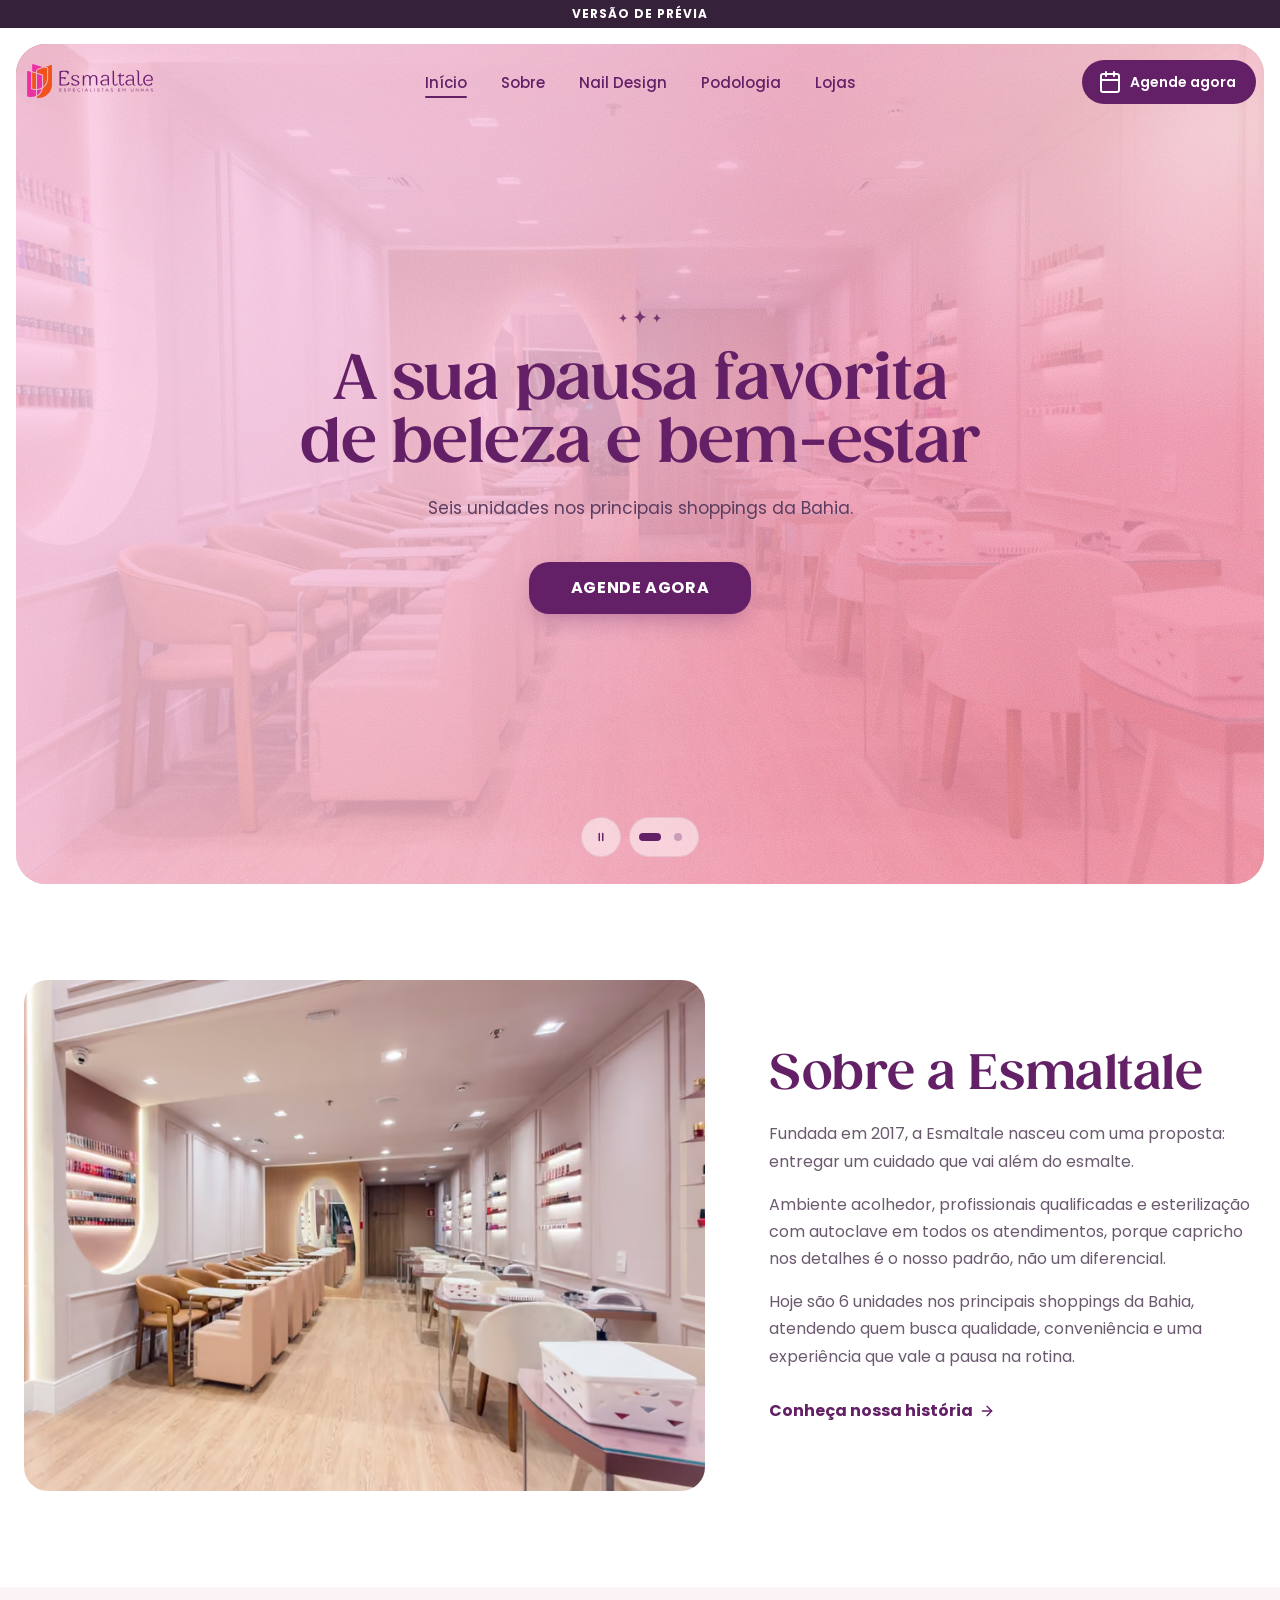
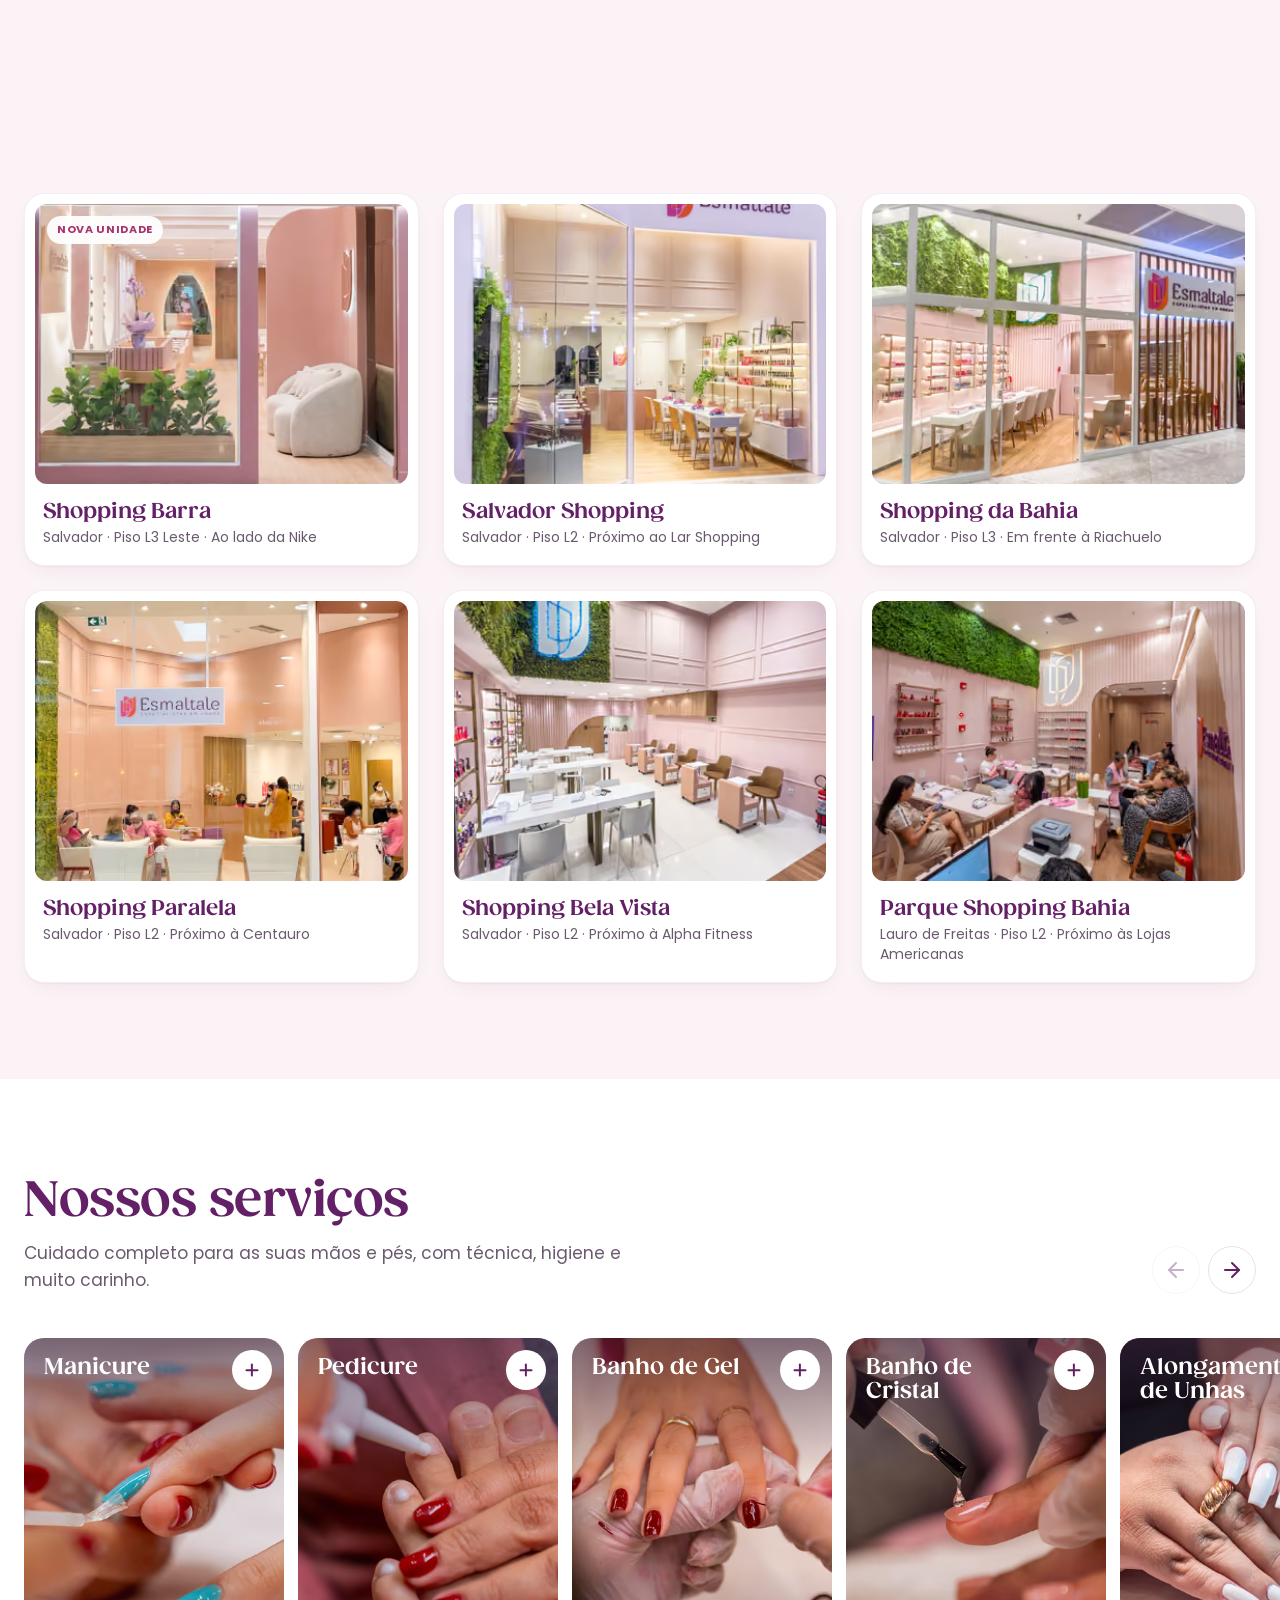
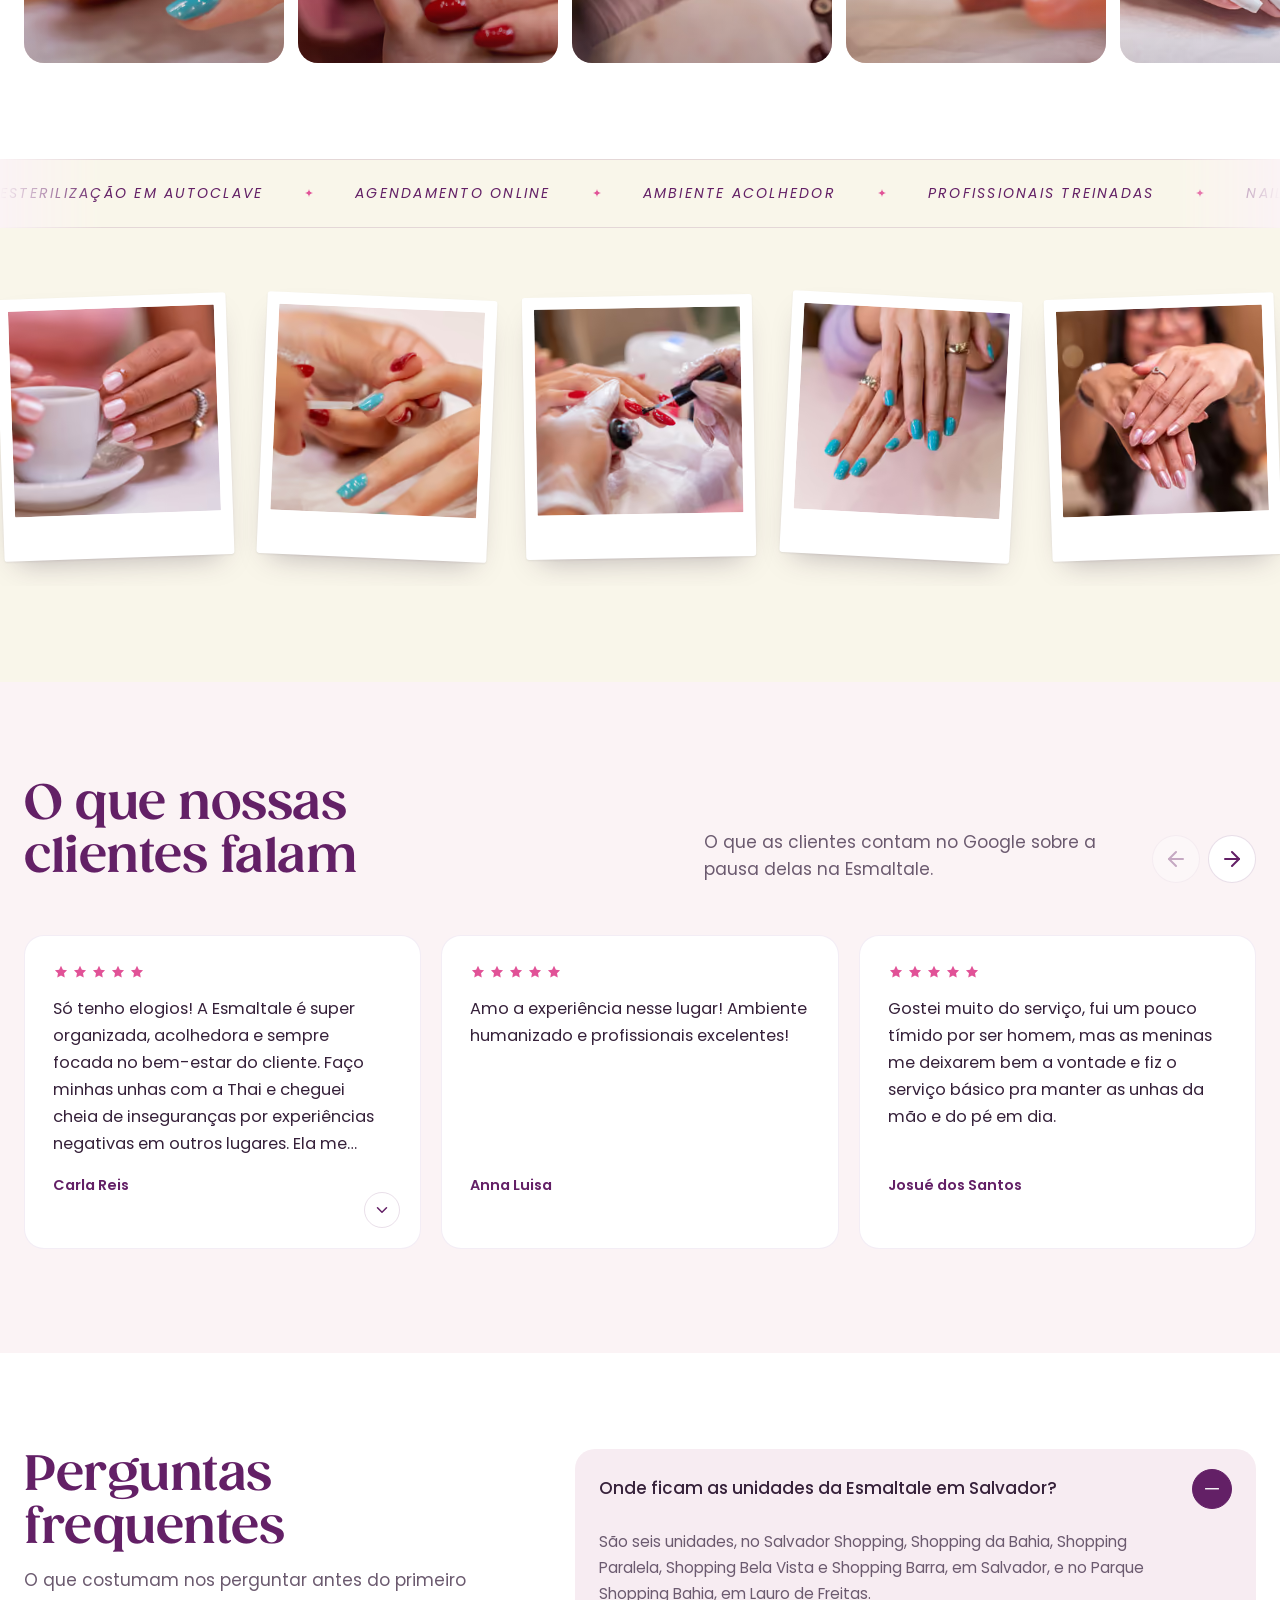
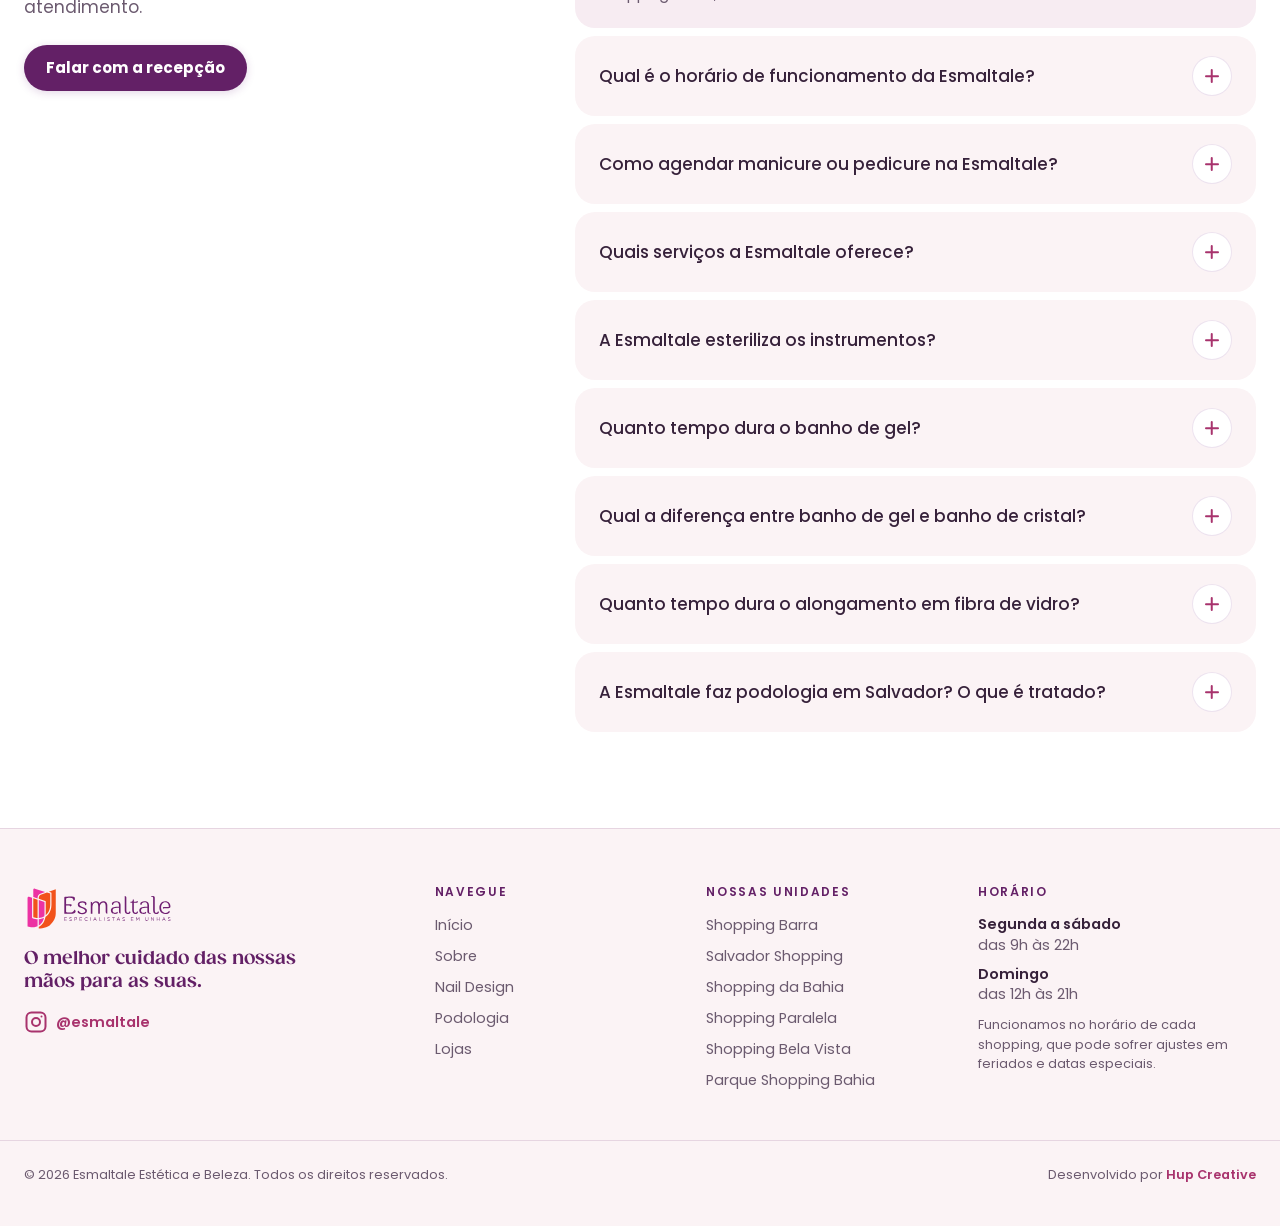
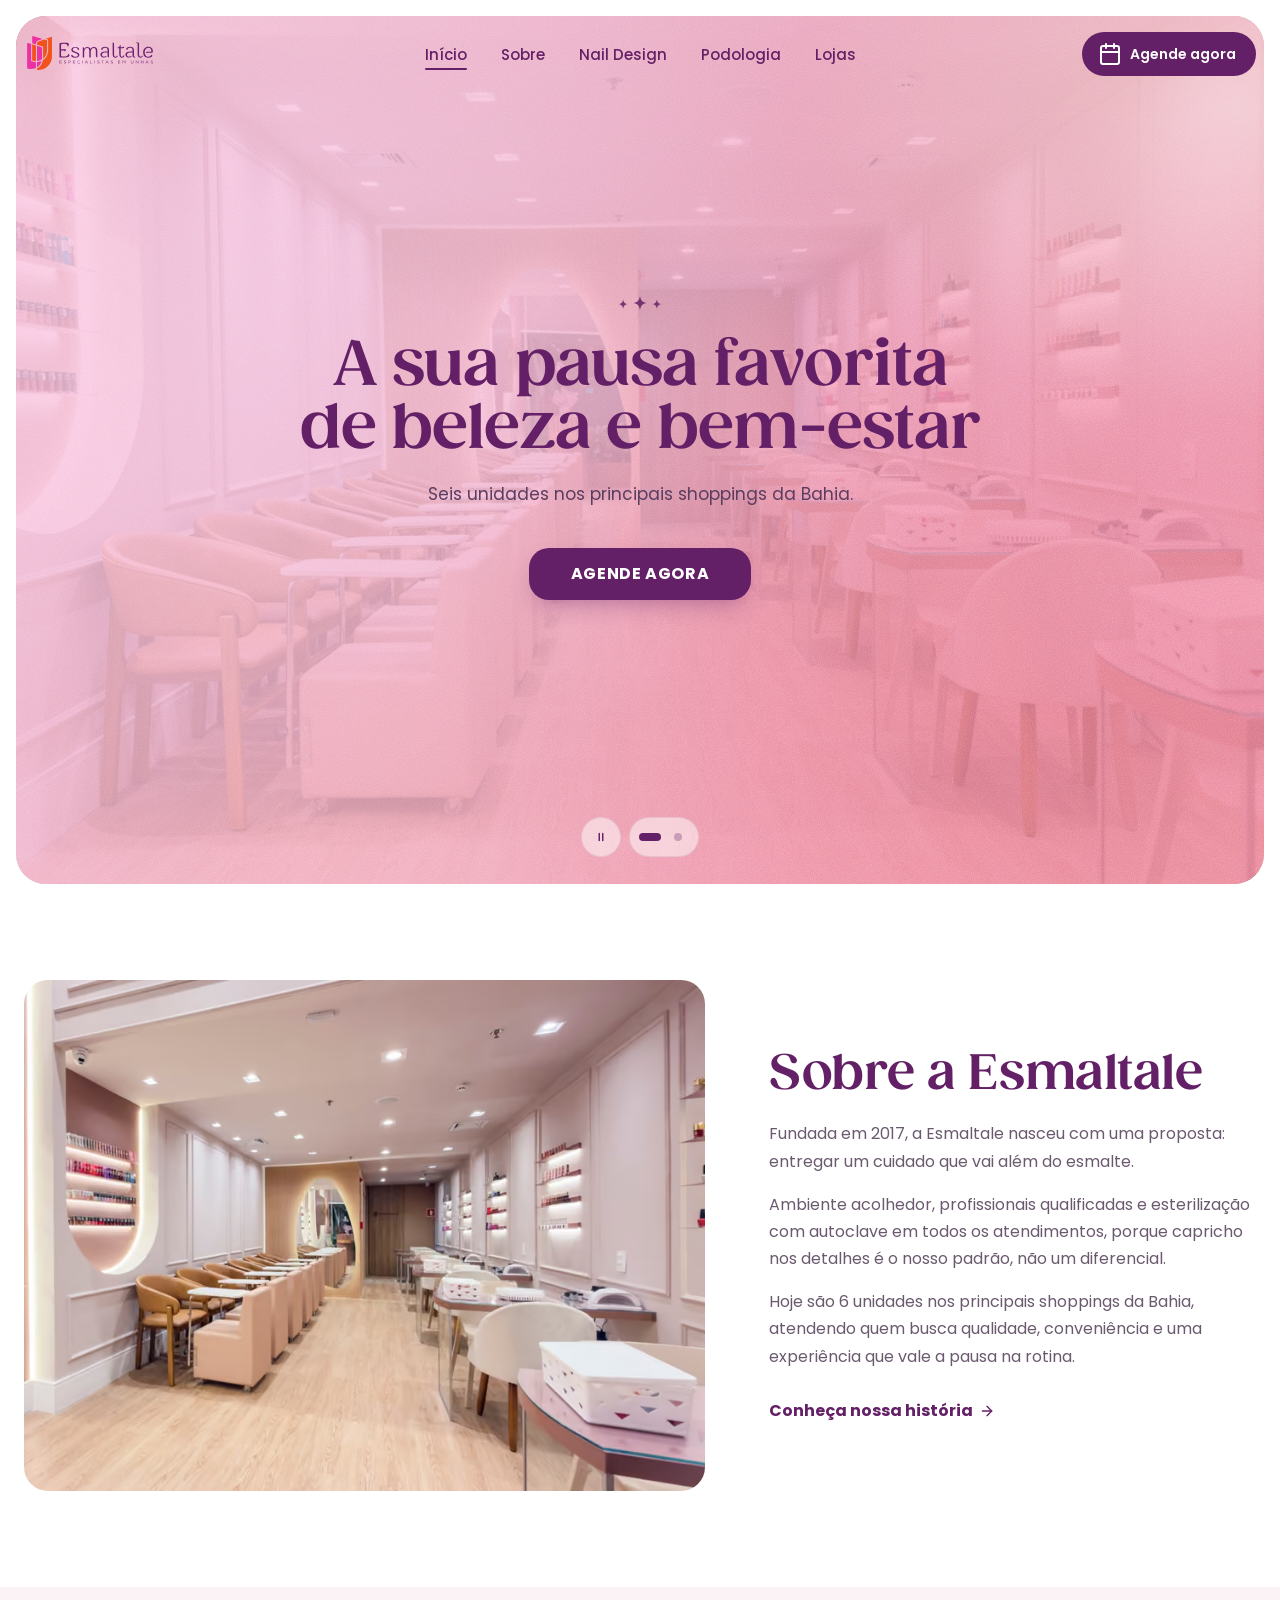
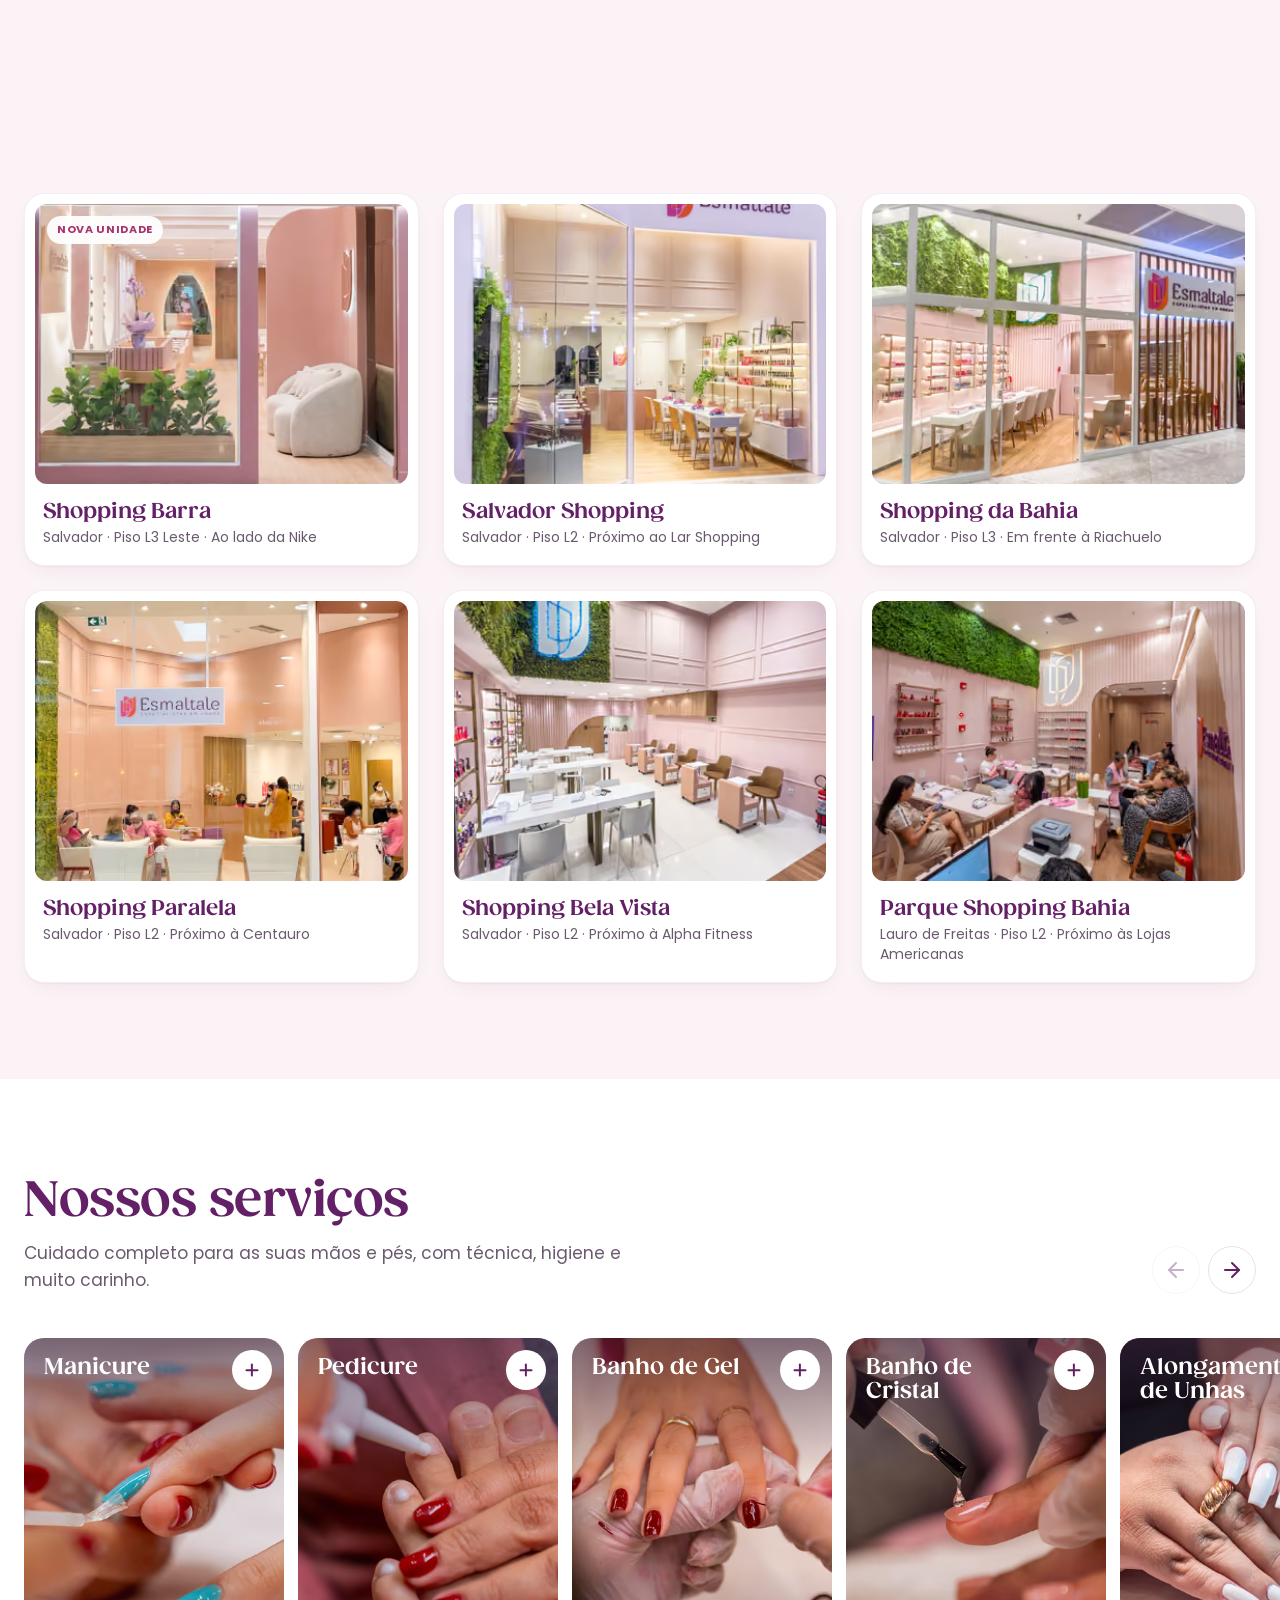
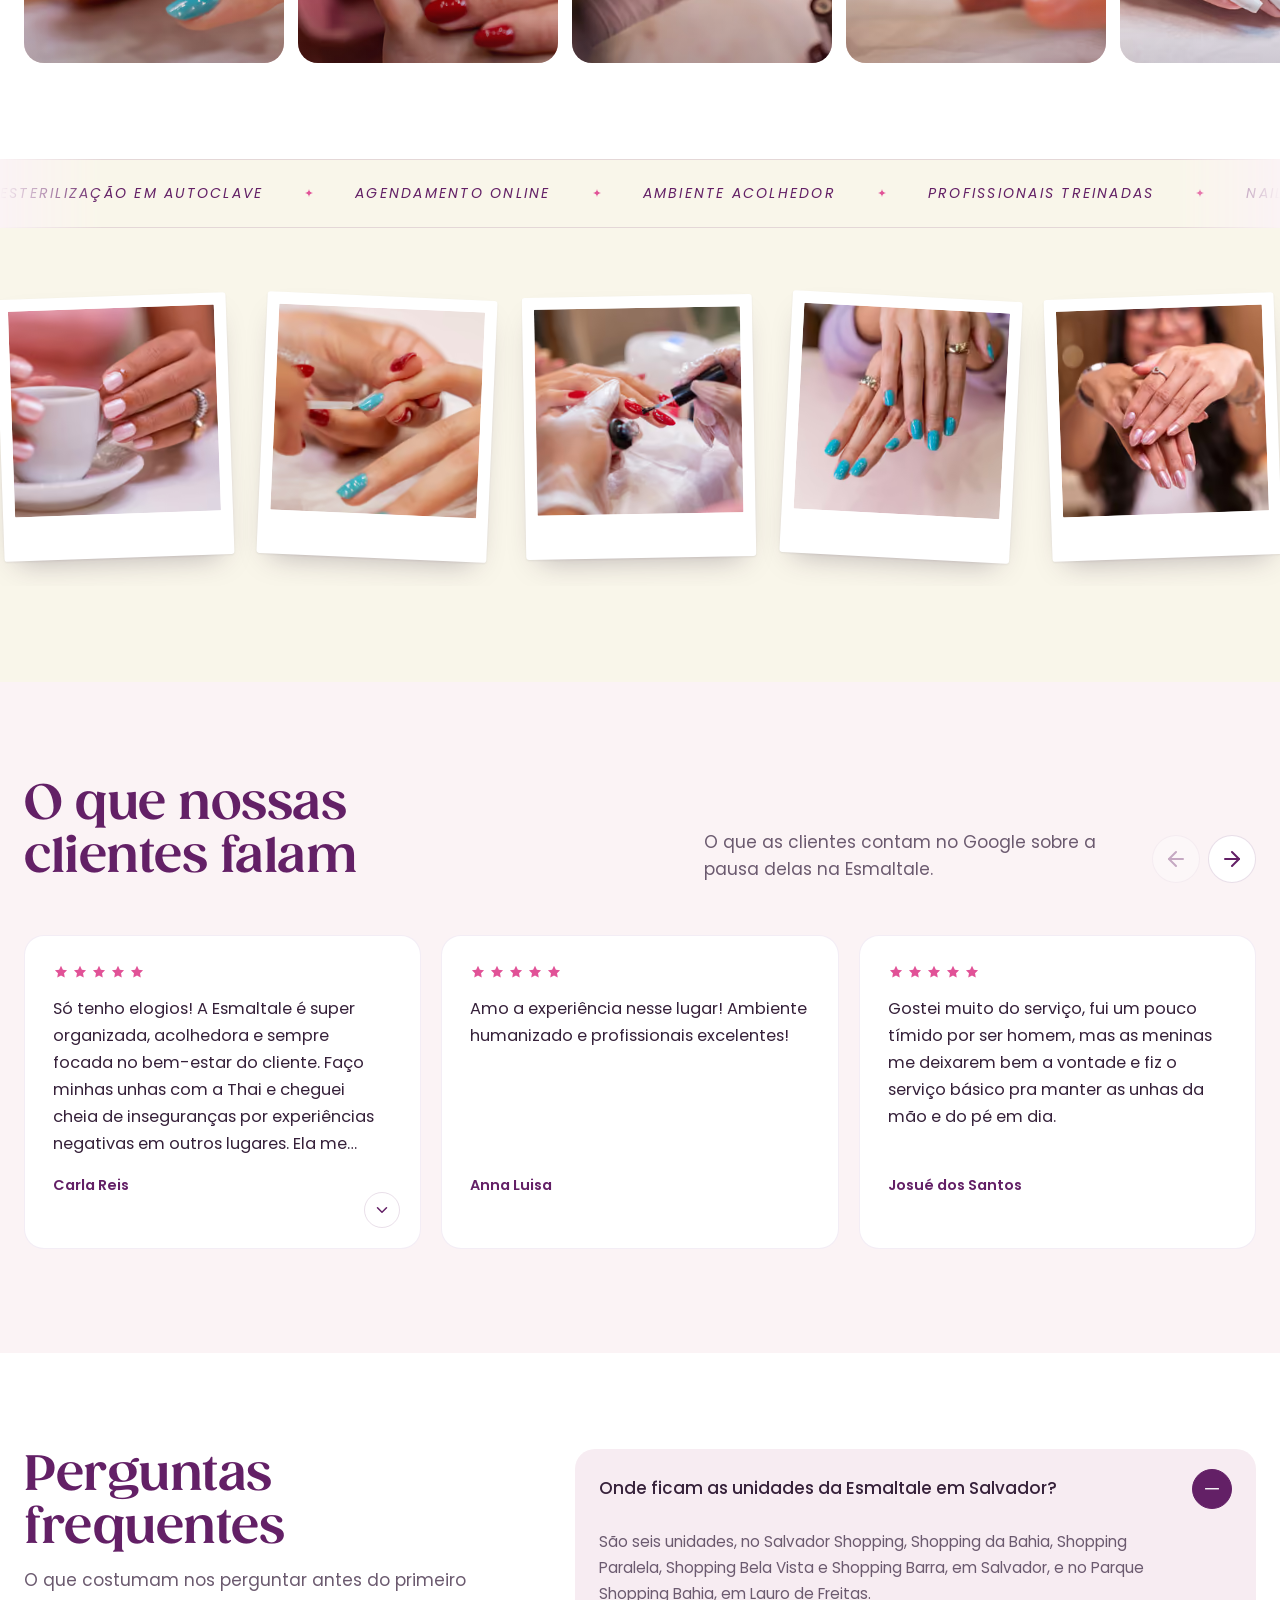
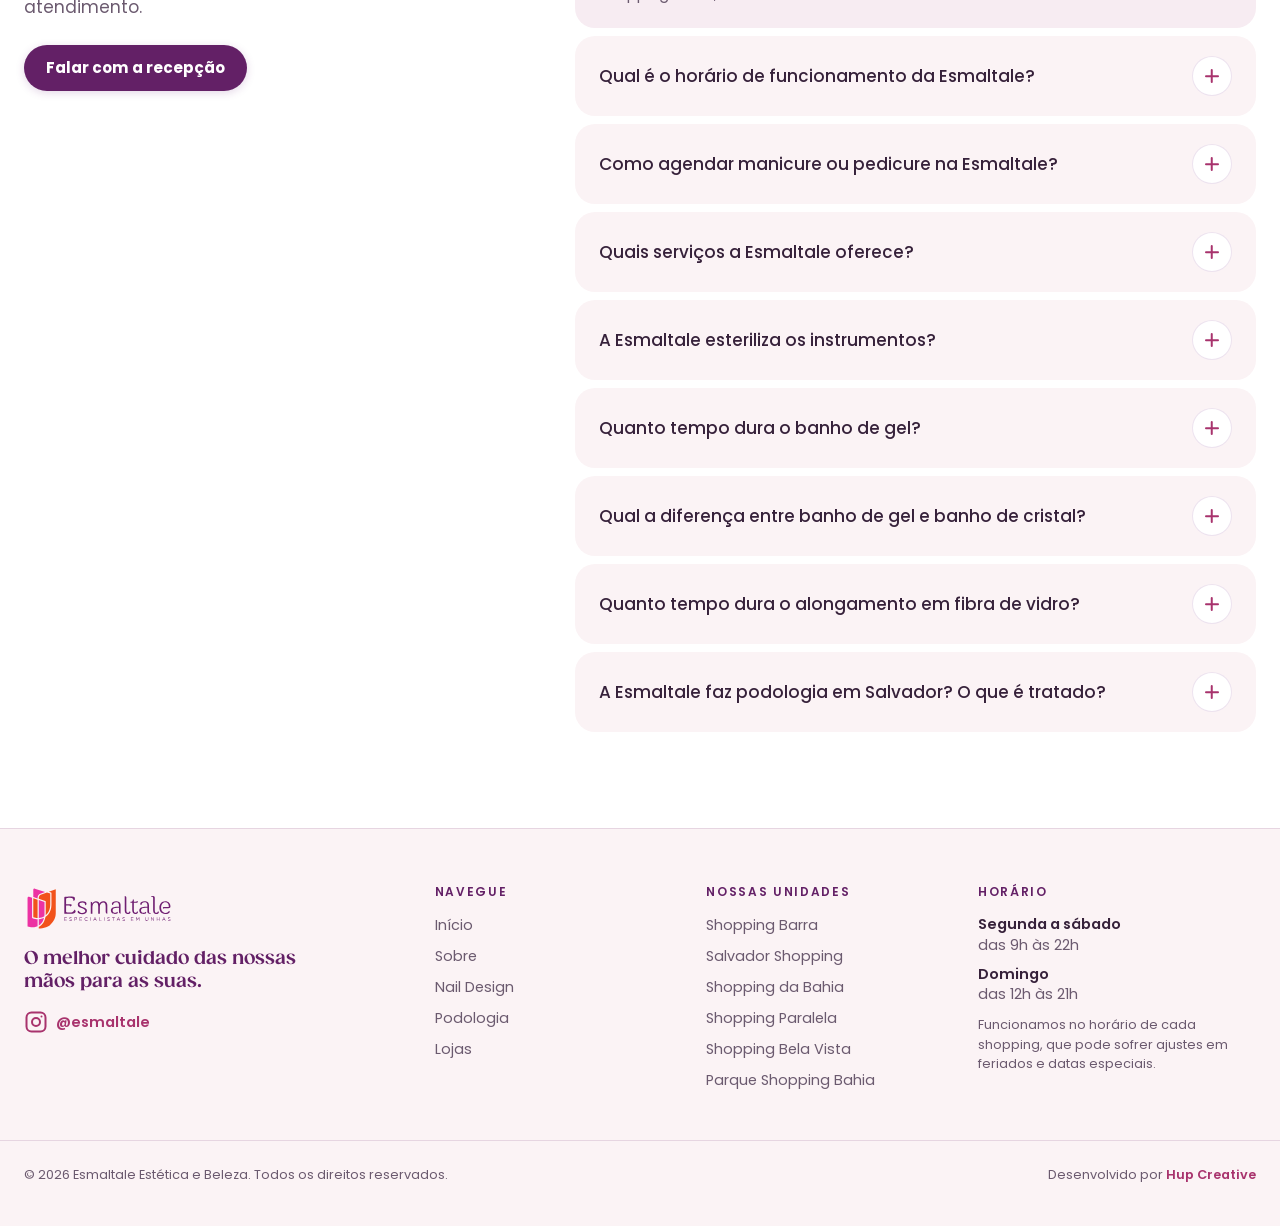
